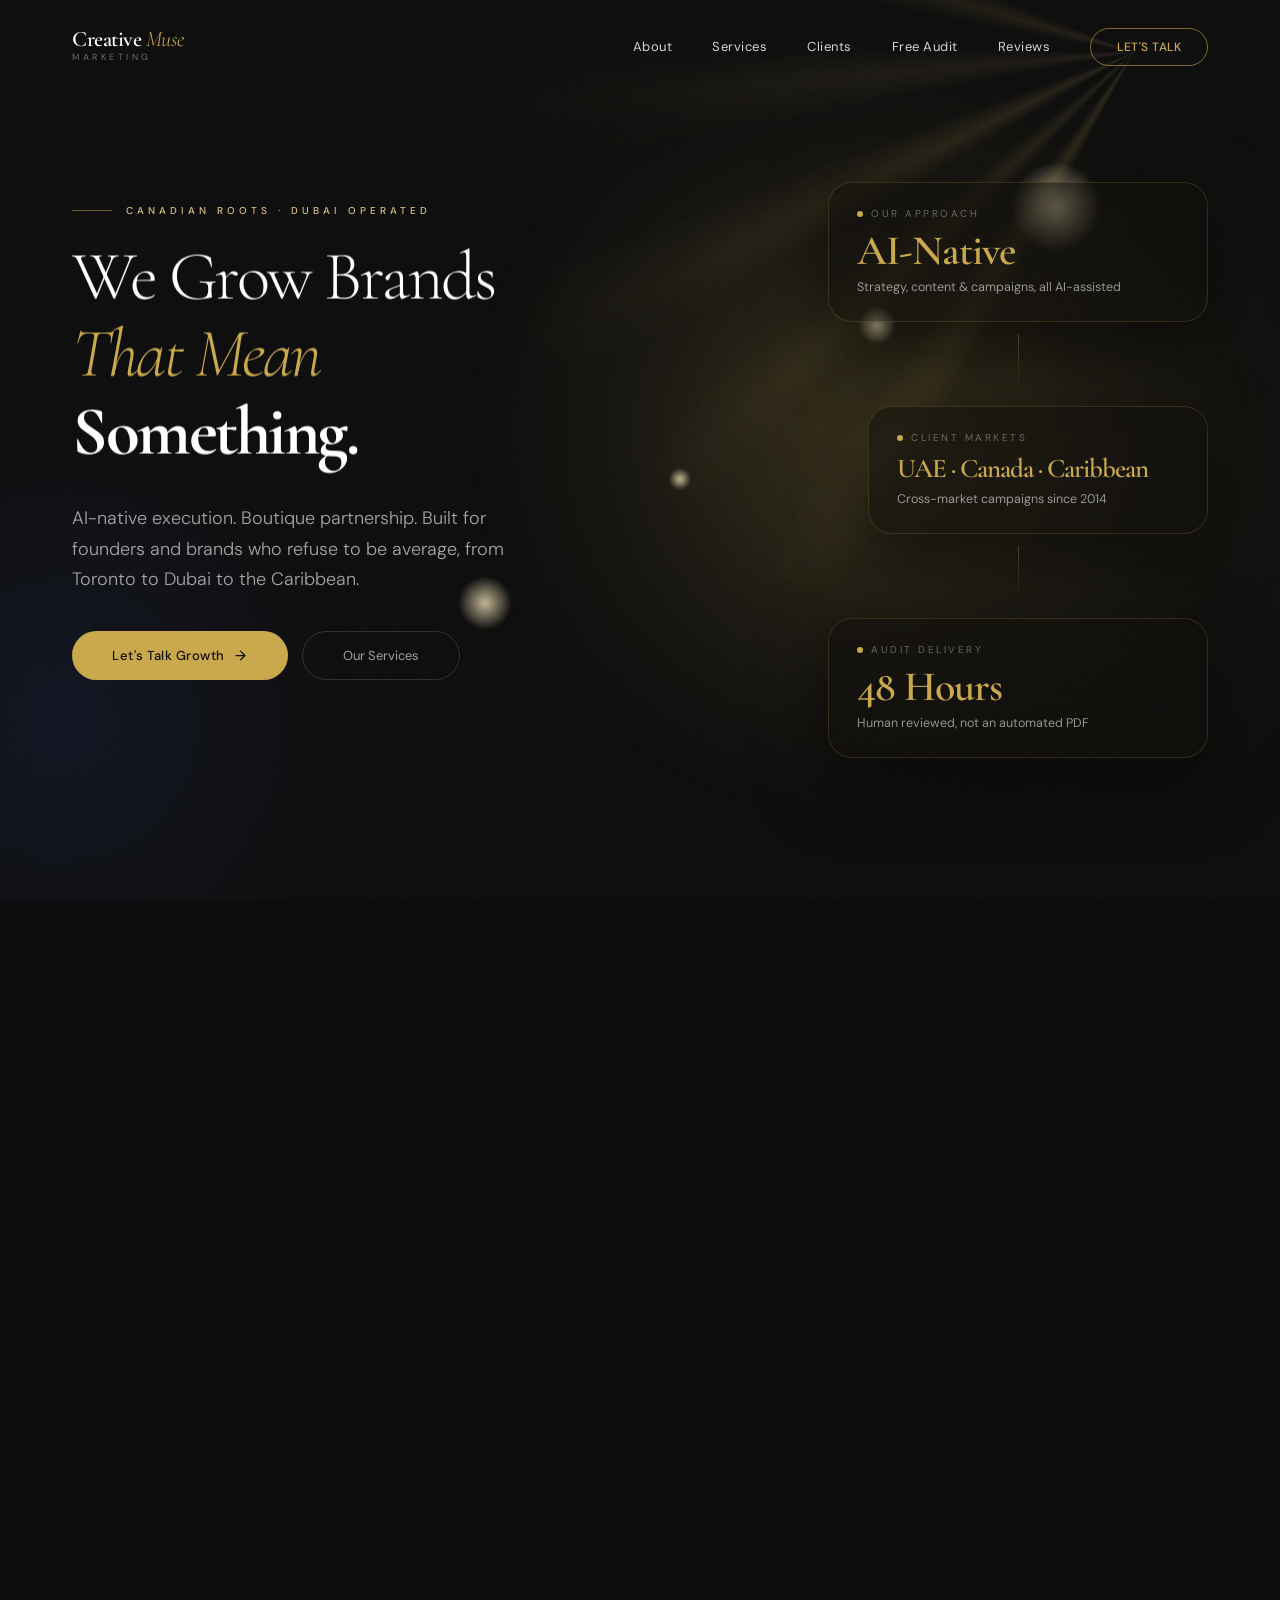
==== index.html @ 41fc351a "Footer: strip flag emojis from Dubai/Canada links Extends the contact flag-stripping watcher to also" ====
<!DOCTYPE html>
<html>
<head>
  <meta charset="utf-8">
  <title>Creative Muse Marketing — AI-Native Digital Marketing | Canadian Roots · Dubai Operated</title>
  <style>
    * { margin: 0; padding: 0; box-sizing: border-box; }
    body { background: #0D0D0D; display: flex; align-items: center; justify-content: center; min-height: 100vh; font-family: -apple-system, BlinkMacSystemFont, sans-serif; }
    #__bundler_loading { position: fixed; bottom: 32px; left: 50%; transform: translateX(-50%); z-index: 10000; width: 32px; height: 32px; border: 2px solid rgba(201,168,76,0.2); border-top-color: #C9A84C; border-radius: 50%; animation: __spin 0.8s linear infinite; }
    @keyframes __spin { to { transform: translateX(-50%) rotate(360deg); } }
    #__bundler_thumbnail { position: fixed; inset: 0; width: 100%; height: 100%; display: flex; align-items: center; justify-content: center; background: #0D0D0D; z-index: 9999; }
    #__bundler_thumbnail svg { width: 100%; height: 100%; object-fit: contain; }
    #__bundler_placeholder { color: #999; font-size: 14px; }
  </style>
  <noscript>
    <style>#__bundler_loading { display: none; }</style>
    <div style="position:fixed;bottom:12px;left:12px;font:13px/1.4 -apple-system,BlinkMacSystemFont,sans-serif;color:#999;background:rgba(255,255,255,0.9);padding:6px 12px;border-radius:6px;box-shadow:0 1px 4px rgba(0,0,0,0.08);z-index:10000;">
      This page requires JavaScript to display.
    </div>
  </noscript>
</head>
<body>
  <div id="__bundler_thumbnail">
  <svg viewBox="0 0 100 100" xmlns="http://www.w3.org/2000/svg">
    <rect width="100" height="100" fill="#0D0D0D"></rect>


    <defs><radialGradient id="g" cx="35%" cy="30%"><stop offset="0%" stop-color="#FBF3DA"></stop><stop offset="45%" stop-color="#C9A84C"></stop><stop offset="100%" stop-color="#241C0D"></stop></radialGradient></defs>
  </svg>
</div>
  <div id="__bundler_loading"></div>

  <script>
    
document.addEventListener('DOMContentLoaded', async function() {
  const loading = document.getElementById('__bundler_loading');
  function setStatus(msg) { if (loading) loading.textContent = msg; }

  // Error sink persists across replaceWith since it's on window, not the DOM.
  window.addEventListener('error', function(e) {
    var p = document.body || document.documentElement;
    var d = document.getElementById('__bundler_err') || p.appendChild(document.createElement('div'));
    d.id = '__bundler_err';
    d.style.cssText = 'position:fixed;bottom:12px;left:12px;right:12px;font:12px/1.4 ui-monospace,monospace;background:#2a1215;color:#ff8a80;padding:10px 14px;border-radius:8px;border:1px solid #5c2b2e;z-index:99999;white-space:pre-wrap;max-height:40vh;overflow:auto';
    d.textContent = (d.textContent ? d.textContent + String.fromCharCode(10) : '') +
      '[bundle] ' + (e.message || e.type) +
      (e.filename ? ' (' + e.filename.slice(0, 60) + ':' + e.lineno + ')' : '');
  }, true);

  try {
    const manifestEl = document.querySelector('script[type="__bundler/manifest"]');
    const templateEl = document.querySelector('script[type="__bundler/template"]');
    if (!manifestEl || !templateEl) {
      setStatus('Error: missing bundle data');
      console.error('[bundler] Missing script tags — manifestEl:', !!manifestEl, 'templateEl:', !!templateEl);
      return;
    }

    const manifest = JSON.parse(manifestEl.textContent);
    let template = JSON.parse(templateEl.textContent);

    const uuids = Object.keys(manifest);
    setStatus('Unpacking ' + uuids.length + ' assets...');

    const blobUrls = {};
    await Promise.all(uuids.map(async (uuid) => {
      const entry = manifest[uuid];
      try {
        const binaryStr = atob(entry.data);
        const bytes = new Uint8Array(binaryStr.length);
        for (let i = 0; i < binaryStr.length; i++) bytes[i] = binaryStr.charCodeAt(i);

        let finalBytes = bytes;
        if (entry.compressed) {
          if (typeof DecompressionStream !== 'undefined') {
            const ds = new DecompressionStream('gzip');
            const writer = ds.writable.getWriter();
            const reader = ds.readable.getReader();
            writer.write(bytes);
            writer.close();
            const chunks = [];
            let totalLen = 0;
            while (true) {
              const { done, value } = await reader.read();
              if (done) break;
              chunks.push(value);
              totalLen += value.length;
            }
            finalBytes = new Uint8Array(totalLen);
            let offset = 0;
            for (const chunk of chunks) { finalBytes.set(chunk, offset); offset += chunk.length; }
          } else {
            console.warn('DecompressionStream not available, asset ' + uuid + ' may not render');
          }
        }

        blobUrls[uuid] = URL.createObjectURL(new Blob([finalBytes], { type: entry.mime }));
      } catch (err) {
        console.error('Failed to decode asset ' + uuid + ':', err);
        blobUrls[uuid] = URL.createObjectURL(new Blob([], { type: entry.mime }));
      }
    }));

    const extResEl = document.querySelector('script[type="__bundler/ext_resources"]');
    const extResources = extResEl ? JSON.parse(extResEl.textContent) : [];
    const resourceMap = {};
    for (const entry of extResources) {
      if (blobUrls[entry.uuid]) resourceMap[entry.id] = blobUrls[entry.uuid];
    }

    setStatus('Rendering...');
    for (const uuid of uuids) template = template.split(uuid).join(blobUrls[uuid]);

    // Strip integrity + crossorigin — blob URLs from a file:// document inherit
    // a null origin, so crossorigin forces a CORS fetch that SRI then rejects.
    // The manifest bytes are ours; SRI protects against CDN compromise, not this.
    template = template.replace(/\s+integrity="[^"]*"/gi, '').replace(/\s+crossorigin="[^"]*"/gi, '');

    const resourceScript = '<script>window.__resources = ' +
      JSON.stringify(resourceMap).split('</' + 'script>').join('<\\/' + 'script>') +
      ';</' + 'script>';
    // Inject after <head> so the DOCTYPE stays first; prepending the script
    // would push the parser into quirks mode. DOMParser always emits a <head>
    // (synthesizing one if the source HTML omitted it) but may carry
    // attributes through, so match the full opening tag. slice() rather than
    // replace() keeps us clear of $-pattern substitution in resourceScript.
    const headOpen = template.match(/<head[^>]*>/i);
    if (headOpen) {
      const i = headOpen.index + headOpen[0].length;
      template = template.slice(0, i) + resourceScript + template.slice(i);
    }

    // Parse the template and swap the root element. Scripts inserted via
    // DOMParser/replaceWith are inert per spec — re-create each with
    // createElement so they execute, awaiting onload for src scripts to
    // preserve ordering (React before ReactDOM before Babel before text/babel).
    const doc = new DOMParser().parseFromString(template, 'text/html');
    document.documentElement.replaceWith(doc.documentElement);
    const dead = Array.from(document.scripts);
    for (const old of dead) {
      const s = document.createElement('script');
      for (const a of old.attributes) s.setAttribute(a.name, a.value);
      s.textContent = old.textContent;
      // text/babel scripts with a src: fetch and inline. transformScriptTags
      // does XHR against the src, but blob:null/ from a file:// origin is
      // silently dropped. Inlining makes it a plain inline babel script,
      // which transformScriptTags handles unconditionally.
      if ((s.type === 'text/babel' || s.type === 'text/jsx') && s.src) {
        const r = await fetch(s.src);
        s.textContent = await r.text();
        s.removeAttribute('src');
      }
      const p = s.src ? new Promise(function(r) { s.onload = s.onerror = r; }) : null;
      old.replaceWith(s);
      if (p) await p;
    }
    // Hide the reveal sections from FIRST PAINT — inject before React renders,
    // so the rule is already in place the moment React creates these elements.
    // Shared hidden state is opacity:0; each section gets its own starting
    // transform + transition for a distinct reveal personality.
    // (#trusted-by is excluded; the logos blur fade is handled separately.)
    var preHideStyle = document.createElement('style');
    preHideStyle.textContent = [
      '#about,#services,#clients,#seo-audit,#reviews,#contact{opacity:0}',
      // About — slide in from left
      '#about{transform:translateX(-60px);transition:opacity 1.2s cubic-bezier(0.16,1,0.3,1),transform 1.2s cubic-bezier(0.16,1,0.3,1)}',
      // Services — scale up from slightly small
      '#services{transform:scale(0.94);transition:opacity 1s cubic-bezier(0.16,1,0.3,1),transform 1s cubic-bezier(0.16,1,0.3,1)}',
      // Ventures — fade up slower and further
      '#clients{transform:translateY(80px);transition:opacity 1.4s cubic-bezier(0.16,1,0.3,1),transform 1.4s cubic-bezier(0.16,1,0.3,1)}',
      // SEO Audit — slide in from right
      '#seo-audit{transform:translateX(60px);transition:opacity 1.2s cubic-bezier(0.16,1,0.3,1),transform 1.2s cubic-bezier(0.16,1,0.3,1)}',
      // Reviews — scale up with slight rotation
      '#reviews{transform:scale(0.96) rotate(1deg);transition:opacity 1s ease,transform 1s ease}',
      // Contact — fade up with longer travel
      '#contact{transform:translateY(100px);transition:opacity 1.4s cubic-bezier(0.16,1,0.3,1),transform 1.4s cubic-bezier(0.16,1,0.3,1)}',
    ].join('');
    document.head.appendChild(preHideStyle);

    // Babel standalone auto-transforms type=text/babel on DOMContentLoaded,
    // which fired before we swapped the document. Trigger manually if present.
    if (window.Babel && typeof window.Babel.transformScriptTags === 'function') {
      window.Babel.transformScriptTags();
    }

    // ── Hero scroll reveal ──────────────────────────────────────────────────
    // Inject CSS into the new document's head.
    var heroStyle = document.createElement('style');
    heroStyle.textContent = [
      '[data-reveal]{opacity:0;will-change:transform,opacity}',
      '[data-reveal].is-visible{opacity:1}',
      '[data-reveal="hero"] h1{opacity:0;transform:translateY(40px);filter:blur(10px);transition:all 1.2s cubic-bezier(0.16,1,0.3,1)}',
      '[data-reveal="hero"].is-visible h1{opacity:1;transform:translateY(0);filter:blur(0)}',
      '[data-reveal="hero"] p,[data-reveal="hero"] .cta{opacity:0;transform:translateY(20px);transition:all 1s ease;transition-delay:0.3s}',
      '[data-reveal="hero"].is-visible p,[data-reveal="hero"].is-visible .cta{opacity:1;transform:translateY(0)}',
    ].join('');
    document.head.appendChild(heroStyle);

    // IntersectionObserver — fires once hero is in view.
    var revealIO = new IntersectionObserver(function(entries) {
      entries.forEach(function(entry) {
        if (entry.isIntersecting) {
          entry.target.classList.add('is-visible');
          // Dissolve the persistent will-change layer once revealed — a lingering
          // will-change:transform on the hero container freezes the descendant
          // hero cards' whileHover repaint after the first interaction.
          entry.target.style.willChange = 'auto';
          revealIO.unobserve(entry.target);
        }
      });
    }, { threshold: 0.15, rootMargin: '0px 0px -10% 0px' });

    // MutationObserver — waits for React to mount #hero, then wires it up.
    var domWatcher = new MutationObserver(function() {
      var hero = document.getElementById('hero');
      if (hero) {
        hero.setAttribute('data-reveal', 'hero');
        revealIO.observe(hero);
        domWatcher.disconnect();
      }
    });
    domWatcher.observe(document.body, { childList: true, subtree: true });

    // ── Client Markets card: lock to static GPU-composited position ─────────
    // Root cause: fx-revealed applies transform:none!important (via [data-rv])
    // 1.8 s after load, clearing Framer's translateX(40px) on the outer FloatCard
    // wrapper. The card then jumps 40 px left. Fix: (a) remove data-rv so the
    // safety-net rule never matches, (b) pin both the wrapper and the inner
    // parallax div with translateZ(0)!important so Framer's x offset is overridden
    // from first paint and no entrance translateX/Y can shift the card.
    var cmStyle = document.createElement('style');
    cmStyle.textContent = '.cm-fixed{transform:translateZ(0)!important;transition:none!important}';
    document.head.appendChild(cmStyle);

    var cmWatcher = new MutationObserver(function() {
      var cards = document.querySelectorAll('.result-card');
      var marketsCard = null;
      for (var i = 0; i < cards.length; i++) {
        if (cards[i].textContent.indexOf('UAE') !== -1) { marketsCard = cards[i]; break; }
      }
      if (!marketsCard) return;

      // Walk up to the outer [data-rv] FloatCard motion div and fix it
      var outer = marketsCard;
      while (outer && !outer.hasAttribute('data-rv')) outer = outer.parentElement;
      if (outer) {
        outer.classList.add('cm-fixed');
        outer.removeAttribute('data-rv'); // prevent fx-revealed transform:none wipe
      }

      // Also lock the inner parallax motion div (sits between outer and .result-card)
      var inner = marketsCard.parentElement;
      if (inner && inner !== outer) inner.classList.add('cm-fixed');

      cmWatcher.disconnect();
    });
    cmWatcher.observe(document.body, { childList: true, subtree: true });

    // ── Logos blur-fade reveal (UNCHANGED — kept on its working observer) ────
    var sectionStyle = document.createElement('style');
    sectionStyle.textContent = [
      '[data-reveal="logos"]{opacity:0;filter:blur(8px);transform:translateY(20px);transition:opacity 0.9s ease,filter 0.9s ease,transform 0.9s ease}',
      '[data-reveal="logos"].is-visible{opacity:1;filter:blur(0);transform:translateY(0)}',
    ].join('');
    document.head.appendChild(sectionStyle);

    var logosIO = new IntersectionObserver(function(entries, observer) {
      entries.forEach(function(entry) {
        if (entry.isIntersecting && entry.intersectionRatio >= 0.3) {
          entry.target.classList.add('is-visible');
          observer.unobserve(entry.target);
        }
      });
    }, { threshold: [0, 0.3], rootMargin: '0px 0px -30% 0px' });

    var logosWatcher = new MutationObserver(function() {
      var el = document.getElementById('trusted-by');
      if (el) {
        el.setAttribute('data-reveal', 'logos');
        logosIO.observe(el);
        logosWatcher.disconnect();
      }
    });
    logosWatcher.observe(document.body, { childList: true, subtree: true });
    // ────────────────────────────────────────────────────────────────────────

    // ── Section reveals (About, Services, Ventures, SEO, Reviews, Contact) ───
    // Sections are already hidden from first paint by preHideStyle above. Here
    // we only handle the reveal: when a section's top passes 60% of the viewport
    // height, set inline opacity/transform to the visible end-state (inline
    // overrides the stylesheet) and the CSS transition animates it in.
    // (#trusted-by is excluded — the logos blur fade is handled separately.)
    function initReveal() {
      var sections = document.querySelectorAll('#about, #services, #clients, #seo-audit, #reviews, #contact');
      // Section-specific visible end-state transform (matches each start above).
      var END = {
        'about': 'translateX(0)',
        'services': 'scale(1)',
        'clients': 'translateY(0)',
        'seo-audit': 'translateX(0)',
        'reviews': 'scale(1) rotate(0deg)',
        'contact': 'translateY(0)'
      };

      function checkSections() {
        sections.forEach(function(el) {
          if (el.style.opacity === '1') return;
          var rect = el.getBoundingClientRect();
          // Trigger when section top reaches 40% from bottom of viewport
          if (rect.top < window.innerHeight * 0.6) {
            el.style.opacity = '1';
            el.style.transform = END[el.id] || 'none';
            // About & Services: once the reveal finishes, clear the residual
            // transform so the container stops being its own composited layer —
            // otherwise the persistent transform freezes child card whileHover
            // repaint (stuck hero/service card hover after first interaction).
            if (el.id === 'about' || el.id === 'services') {
              (function(node) {
                var clear = function(ev) {
                  if (ev.target !== node || ev.propertyName !== 'transform') return;
                  node.style.transform = 'none';
                  node.style.willChange = 'auto';
                  node.removeEventListener('transitionend', clear);
                };
                node.addEventListener('transitionend', clear);
              })(el);
            }
          }
        });
      }

      window.addEventListener('scroll', checkSections, { passive: true });
      checkSections();
    }

    // Run initReveal as soon as React has mounted #about (max 5s wait).
    (function waitForMount() {
      if (document.getElementById('about')) { initReveal(); return; }
      var obs = new MutationObserver(function() {
        if (document.getElementById('about')) { clearTimeout(maxWait); obs.disconnect(); initReveal(); }
      });
      var maxWait = setTimeout(function() { obs.disconnect(); initReveal(); }, 5000);
      obs.observe(document.body, { childList: true, subtree: true });
    })();
    // ────────────────────────────────────────────────────────────────────────

    // ── Gold pulse glow: "chose us" (logos) + "AI-powered" (SEO audit) ───────
    var glowStyle = document.createElement('style');
    glowStyle.textContent =
      '.glow-gold{color:#C9A84C;animation:goldPulse 2.5s ease-in-out infinite}' +
      '@keyframes goldPulse{0%,100%{text-shadow:0 0 8px rgba(201,168,76,0.3),0 0 20px rgba(201,168,76,0.1)}50%{text-shadow:0 0 16px rgba(201,168,76,0.7),0 0 40px rgba(201,168,76,0.3)}}';
    document.head.appendChild(glowStyle);

    var glowWatcher = new MutationObserver(function() {
      var titleDone = false, emDone = false;
      // Logos title "Brands that chose us to grow." — plain h2, safe to wrap
      var clTitle = document.querySelector('.cl-title');
      if (clTitle) {
        if (clTitle.querySelector('.glow-gold')) {
          titleDone = true;
        } else if (/chose us/i.test(clTitle.textContent)) {
          clTitle.innerHTML = clTitle.innerHTML.replace(/chose us/i, '<span class="glow-gold">chose us</span>');
          titleDone = true;
        }
      }
      // SEO audit "AI-powered" — already its own <em>, just add the class
      var seo = document.getElementById('seo-audit');
      if (seo) {
        var ems = seo.querySelectorAll('em');
        for (var i = 0; i < ems.length; i++) {
          if (/ai-powered/i.test(ems[i].textContent)) { ems[i].classList.add('glow-gold'); emDone = true; break; }
        }
      }
      if (titleDone && emDone) glowWatcher.disconnect();
    });
    glowWatcher.observe(document.body, { childList: true, subtree: true });
    // ────────────────────────────────────────────────────────────────────────

    // ── Services heading: gold underline that draws L→R after reveal ─────────
    var udStyle = document.createElement('style');
    udStyle.textContent =
      '.underline-draw{position:relative;display:inline-block}' +
      '.underline-draw::after{content:"";position:absolute;bottom:-4px;left:0;width:0%;height:2px;' +
      'background:linear-gradient(90deg,#C9A84C,#E8D48B,#C9A84C);' +
      'transition:width 1.2s cubic-bezier(0.16,1,0.3,1);transition-delay:0.4s}' +
      '#services.is-visible .underline-draw::after,#services[style*="opacity: 1"] .underline-draw::after{width:100%}';
    document.head.appendChild(udStyle);

    // Services description: widen so it reads as a comfortable 2-line paragraph
    // (base .sec-sub is already 520px, which wraps to 3 lines; 620px = 2 lines).
    var svcSubStyle = document.createElement('style');
    svcSubStyle.textContent = '#services .sec-sub{max-width:620px}';
    document.head.appendChild(svcSubStyle);

    // ── About visual enhancements ────────────────────────────────────────────
    var aboutStyle = document.createElement('style');
    aboutStyle.textContent = [
      // Fix 1: force uniform body text — strip any stray colored word highlights
      // (excludes the .lead quote). Bulletproof against accent spans.
      '#about .about-narrative p:not(.lead),#about .about-narrative p:not(.lead) *{color:var(--ink-2)!important}',
      // Gold top line per right-side card (injected real div, since .about-card
      // is a Framer SpotlightCard). Draws 0->100% when About reveals (1.4s).
      '#about .about-card-line{width:0%;height:2px;background:linear-gradient(90deg,#C9A84C,transparent);transition:width 1.4s cubic-bezier(0.16,1,0.3,1);margin-bottom:20px}',
      '#about[style*="opacity: 1"] .about-card-line{width:100%}',
      // Fix 2: italic quote + eyebrow label in warm gold #C9A84C
      '#about .about-narrative .lead{color:#C9A84C}',
      '#about .eyebrow{color:#C9A84C}',
      '#about .eyebrow::before{background:#C9A84C}',
      // Thin vertical gold separator between the left text and right cards
      '#about .about-inner{position:relative}',
      '#about .about-inner::after{content:"";position:absolute;top:10%;bottom:10%;left:50%;width:1px;background:linear-gradient(180deg,transparent,rgba(201,168,76,0.3),transparent);pointer-events:none}',
      '@media(max-width:768px){#about .about-inner::after{display:none}}',
    ].join('');
    document.head.appendChild(aboutStyle);

    var aboutCardWatcher = new MutationObserver(function() {
      var about = document.getElementById('about');
      if (!about) return;
      var cards = about.querySelectorAll('.about-card');
      if (cards.length < 3) return;
      var delays = ['0.2s', '0.45s', '0.7s'];
      for (var i = 0; i < cards.length; i++) {
        if (!cards[i].querySelector('.about-card-line')) {
          var ln = document.createElement('div');
          ln.className = 'about-card-line';
          ln.style.transitionDelay = delays[i] || '0.7s';
          cards[i].insertBefore(ln, cards[i].firstChild);
        }
      }
      aboutCardWatcher.disconnect();
    });
    aboutCardWatcher.observe(document.body, { childList: true, subtree: true });
    // ────────────────────────────────────────────────────────────────────────

    var udWatcher = new MutationObserver(function() {
      var svc = document.getElementById('services');
      if (!svc) return;
      var title = svc.querySelector('.sec-title');
      if (!title) return;
      if (title.querySelector('.underline-draw')) { udWatcher.disconnect(); return; }
      var ems = title.querySelectorAll('em');
      for (var i = 0; i < ems.length; i++) {
        if (/landscape/i.test(ems[i].textContent)) {
          var span = document.createElement('span');
          span.className = 'underline-draw';
          ems[i].parentNode.insertBefore(span, ems[i]);
          span.appendChild(ems[i]);
          udWatcher.disconnect();
          break;
        }
      }
    });
    udWatcher.observe(document.body, { childList: true, subtree: true });
    // ────────────────────────────────────────────────────────────────────────

    // ── Ventures (#clients) premium upgrade ──────────────────────────────────
    // Visual-only. Real class names: .case-study(.dark/.cream), .case-inner,
    // .case-img-wrap (Framer), text Reveal (Framer), .case-tags/.case-tag,
    // .btn-venture (Framer). Image & text are Framer-controlled and share the
    // non-Framer .case-inner, so directional slides are applied to injected
    // non-Framer wrapper divs (the fx-revealed safety net would wipe transforms
    // set on [data-rv] elements directly).
    var ventStyle = document.createElement('style');
    ventStyle.textContent = [
      // Layout 55/45 (desktop only — keep mobile single-column stacking)
      '@media(min-width:901px){#clients .case-inner{grid-template-columns:minmax(0,55fr) minmax(0,45fr)}}',
      // Asymmetric image radius: outer edge squared, inner edge rounded (override Framer inline)
      '.case-study.dark .case-img-wrap > div:not(.case-img-bracket){border-radius:0 var(--r-xl) var(--r-xl) 0!important}',
      '.case-study.cream .case-img-wrap > div:not(.case-img-bracket){border-radius:var(--r-xl) 0 0 var(--r-xl)!important}',
      // Vertical separation between the two case studies (desktop)
      '@media(min-width:901px){.ventures-cases .case-study + .case-study{margin-top:140px}}',
      // Editorial number overlay
      '.venture-num{position:absolute;font-size:clamp(120px,18vw,220px);font-weight:800;color:rgba(201,168,76,0.04);line-height:1;pointer-events:none;z-index:0;top:-20px;letter-spacing:-0.05em}',
      '.venture-num-left{left:0}',
      '.venture-num-right{right:0}',
      // Gold top line that draws in on reveal
      '.venture-line{width:0%;height:1px;background:linear-gradient(90deg,#C9A84C,transparent);transition:width 1.4s cubic-bezier(0.16,1,0.3,1);margin-bottom:48px;position:relative;z-index:2}',
      '#clients.is-visible .venture-line,#clients[style*="opacity: 1"] .venture-line{width:100%}',
      // Tag hover (real class .case-tag)
      '#clients .case-tag{transition:border-color .3s ease,color .3s ease,background .3s ease}',
      '#clients .case-tag:hover{border-color:#C9A84C;color:#C9A84C;background:rgba(201,168,76,0.06)}',
      // Gold pill CTA (real class .btn-venture; id scope beats .btn-venture.on-* variants)
      '#clients .btn-venture{background:transparent;border:1.5px solid #C9A84C;color:#C9A84C;padding:14px 32px;border-radius:40px;font-size:0.75rem;letter-spacing:0.12em;text-transform:uppercase;transition:all 0.3s ease;display:inline-flex;align-items:center;gap:10px}',
      '#clients .btn-venture:hover{background:#C9A84C;color:#000;border-color:#C9A84C}',
      // Directional slide wrappers (non-Framer divs we inject)
      '.venture-slide{transition:transform 1.2s cubic-bezier(0.16,1,0.3,1)}',
      '.v-img-left{transform:translateX(-80px)}',
      '.v-img-right{transform:translateX(80px)}',
      '.v-text-right{transform:translateX(80px)}',
      '.v-text-left{transform:translateX(-80px)}',
      '#clients[style*="opacity: 1"] .venture-slide{transform:translateX(0)}',
      '.case-study.cream .venture-slide{transition-delay:0.3s}',
      // ── Auralis (cream) brand palette — scoped to .case-study.cream only ──
      // Contain the Auralis wrapper's horizontal slide without a scrollbar.
      '#clients{overflow-x:clip}',
      // Headings -> dark charcoal
      '.case-study.cream .case-title,.case-study.cream .case-title *{color:#1A1A1A}',
      // Subtitle -> Auralis brand green
      '.case-study.cream .case-badge-text{color:#295D2C}',
      // Body -> uniform dark (also strips any stray colored highlights)
      '.case-study.cream .case-desc,.case-study.cream .case-desc *{color:#2C2C2C}',
      // Tags -> filled green pill, cream text
      '.case-study.cream .case-tag{background:#295D2C;border-color:#295D2C;color:#FAF7F2}',
      '#clients .case-study.cream .case-tag:hover{background:#1E4420;border-color:#1E4420;color:#FAF7F2}',
      // Visit button -> green outline pill, fills green on hover
      '#clients .case-study.cream .btn-venture{border-color:#295D2C;color:#295D2C}',
      '#clients .case-study.cream .btn-venture:hover{background:#295D2C;color:#FAF7F2;border-color:#295D2C}',
      // "02" number -> subtle green tint
      '.case-study.cream .venture-num{color:rgba(41,93,44,0.06)}',
      // Top line -> green gradient
      '.case-study.cream .venture-line{background:linear-gradient(90deg,#295D2C,transparent)}',
      // Independent reveal: Auralis wrapper slides in from the right + fades
      '.case-study.cream{opacity:0;transform:translateX(80px);transition:opacity 1.2s cubic-bezier(0.16,1,0.3,1),transform 1.2s cubic-bezier(0.16,1,0.3,1)}',
      // Divider between the two case studies
      '.venture-divider{padding:80px 72px;position:relative;z-index:2}',
      '.venture-divider-inner{max-width:1200px;margin:0 auto}',
      '.venture-divider-rule{border:0;border-top:1px solid rgba(201,168,76,0.15);width:100%;margin:0}',
      '.venture-divider-label{font-size:0.65rem;letter-spacing:0.2em;font-weight:600;text-align:left;text-transform:uppercase}',
      '.venture-divider-label.v01{color:#C9A84C;margin-bottom:16px}',
      '.venture-divider-label.v02{color:#295D2C;margin-top:16px}',
      '@media(max-width:1024px){.venture-divider{padding:80px 36px}}',
      '@media(max-width:600px){.venture-divider{padding:64px 24px}}',
    ].join('');
    document.head.appendChild(ventStyle);

    var ventWatcher = new MutationObserver(function() {
      var section = document.getElementById('clients');
      if (!section) return;
      if (section.getAttribute('data-vent-enhanced')) { ventWatcher.disconnect(); return; }
      var cases = section.querySelectorAll('.case-study');
      if (cases.length < 2) return;
      // wait until both inner grids have mounted with their columns
      for (var c = 0; c < cases.length; c++) {
        var inr = cases[c].querySelector('.case-inner');
        if (!inr || !inr.querySelector('.case-img-wrap') || !inr.querySelector('.case-tags')) return;
      }

      for (var i = 0; i < cases.length; i++) {
        var cs = cases[i];
        var isFirst = cs.classList.contains('dark'); // Tappit = dark, Auralis = cream
        var inner = cs.querySelector('.case-inner');

        // Editorial number (absolute, behind content)
        if (!cs.querySelector('.venture-num')) {
          var num = document.createElement('div');
          num.className = 'venture-num ' + (isFirst ? 'venture-num-left' : 'venture-num-right');
          num.textContent = isFirst ? '01' : '02';
          cs.insertBefore(num, cs.firstChild);
        }
        // Gold top line (in-flow, before the grid)
        if (!cs.querySelector('.venture-line')) {
          var line = document.createElement('div');
          line.className = 'venture-line';
          cs.insertBefore(line, inner);
        }
        // Tags above brand name: move .case-tags to first child of the text column
        var tags = inner.querySelector('.case-tags');
        var textCol = tags ? tags.parentElement : null;
        if (tags && textCol && textCol.firstChild !== tags) textCol.insertBefore(tags, textCol.firstChild);

        // Directional slide wrappers around the Framer image + text columns
        var imgCol = inner.querySelector('.case-img-wrap');
        if (imgCol && !imgCol.parentElement.classList.contains('venture-slide')) {
          var w1 = document.createElement('div');
          w1.className = 'venture-slide ' + (isFirst ? 'v-img-left' : 'v-img-right');
          imgCol.parentNode.insertBefore(w1, imgCol);
          w1.appendChild(imgCol);
        }
        if (textCol && !textCol.parentElement.classList.contains('venture-slide')) {
          var w2 = document.createElement('div');
          w2.className = 'venture-slide ' + (isFirst ? 'v-text-right' : 'v-text-left');
          textCol.parentNode.insertBefore(w2, textCol);
          w2.appendChild(textCol);
        }
      }

      // Section heading + subheading copy
      var vcHead = section.querySelector('.vc-head');
      if (vcHead) {
        var h = vcHead.querySelector('.sec-title');
        if (h) {
          var li = h.querySelector('.line-inner') || h;
          if (li.textContent.trim() === 'Our Ventures') li.textContent = 'Brands We Build';
        }
        var sub = vcHead.querySelector('.vc-sub');
        if (sub && /market businesses/.test(sub.textContent)) {
          sub.textContent = "We don't just market businesses — we build them. Two brands we own, operate, and grow from the ground up.";
        }
      }

      // Visual divider between Tappit and Auralis (direct child of #clients,
      // inserted before the Auralis case study).
      var auralisCase = section.querySelector('.case-study.cream');
      if (auralisCase && !section.querySelector('.venture-divider')) {
        var divider = document.createElement('div');
        divider.className = 'venture-divider';
        divider.innerHTML =
          '<div class="venture-divider-inner">' +
          '<div class="venture-divider-label v01">Venture 01</div>' +
          '<hr class="venture-divider-rule">' +
          '<div class="venture-divider-label v02">Venture 02</div>' +
          '</div>';
        section.insertBefore(divider, auralisCase);
      }

      // Independent scroll reveal for the Auralis (cream) case study — slides in
      // from the right + fades when it enters the viewport (same scroll-listener
      // pattern as the section reveals). Tappit is untouched.
      var auralis = section.querySelector('.case-study.cream');
      if (auralis) {
        var revealAuralis = function() {
          if (auralis.getAttribute('data-revealed')) return;
          if (auralis.getBoundingClientRect().top < window.innerHeight * 0.6) {
            auralis.style.opacity = '1';
            auralis.style.transform = 'translateX(0)';
            auralis.setAttribute('data-revealed', '1');
            window.removeEventListener('scroll', revealAuralis);
          }
        };
        window.addEventListener('scroll', revealAuralis, { passive: true });
        revealAuralis();
      }

      section.setAttribute('data-vent-enhanced', '1');
      ventWatcher.disconnect();
    });
    ventWatcher.observe(document.body, { childList: true, subtree: true });
    // ────────────────────────────────────────────────────────────────────────

    // ── Reviews: gold stars + staggered card entrance ────────────────────────
    // .rev-card is a plain div (not Framer), so the stagger is safe. The marquee
    // transform lives on the parent .rev-track, so per-card opacity/translateY
    // compose cleanly with it.
    var reviewsStyle = document.createElement('style');
    reviewsStyle.textContent = [
      // Fix 1: star fill gold instead of red/orange
      '#reviews .rev-stars-fill{color:#C9A84C}',
      // Fix 2: staggered fade-up entrance on reveal
      '#reviews .rev-card{opacity:0;transform:translateY(30px);transition:opacity 0.7s ease,transform 0.7s ease}',
      '#reviews.is-visible .rev-card,#reviews[style*="opacity: 1"] .rev-card{opacity:1;transform:translateY(0)}',
      '#reviews[style*="opacity: 1"] .rev-card:nth-child(1){transition-delay:0.1s}',
      '#reviews[style*="opacity: 1"] .rev-card:nth-child(2){transition-delay:0.2s}',
      '#reviews[style*="opacity: 1"] .rev-card:nth-child(3){transition-delay:0.3s}',
      '#reviews[style*="opacity: 1"] .rev-card:nth-child(4){transition-delay:0.4s}',
      '#reviews[style*="opacity: 1"] .rev-card:nth-child(5){transition-delay:0.5s}',
      '#reviews[style*="opacity: 1"] .rev-card:nth-child(n+6){transition-delay:0.5s}',
    ].join('');
    document.head.appendChild(reviewsStyle);

    // ── Strip flag emojis: Contact offices line + footer links ───────────────
    var FLAG_TEST = /[\uD83C][\uDDE6-\uDDFF]/;
    var contactFlagWatcher = new MutationObserver(function() {
      var contactDone = false, footerDone = false;
      // Contact offices line
      var contact = document.getElementById('contact');
      if (contact) {
        var vals = contact.querySelectorAll('.contact-detail-val');
        for (var i = 0; i < vals.length; i++) {
          if (/Dubai/.test(vals[i].textContent)) {
            if (FLAG_TEST.test(vals[i].textContent)) vals[i].textContent = 'Dubai, UAE · Canada';
            contactDone = true;
          }
        }
      }
      // Footer "Dubai, UAE" / "Canada" links
      var footer = document.querySelector('footer');
      if (footer) {
        var links = footer.querySelectorAll('a');
        for (var j = 0; j < links.length; j++) {
          if (FLAG_TEST.test(links[j].textContent)) {
            links[j].textContent = links[j].textContent.replace(/[\uD83C][\uDDE6-\uDDFF]/g, '').replace(/\s+$/, '');
          }
        }
        footerDone = true;
      }
      if (contactDone && footerDone) contactFlagWatcher.disconnect();
    });
    contactFlagWatcher.observe(document.body, { childList: true, subtree: true });
    // ────────────────────────────────────────────────────────────────────────

    // ── Legal modals: Privacy Policy & Terms (wired to footer-legal links) ───
    var legalStyle = document.createElement('style');
    legalStyle.textContent = [
      '.cm-modal{position:fixed;inset:0;z-index:100000;display:none;align-items:center;justify-content:center;padding:24px}',
      '.cm-modal.open{display:flex}',
      '.cm-modal-backdrop{position:absolute;inset:0;background:rgba(0,0,0,0.8);backdrop-filter:blur(4px);-webkit-backdrop-filter:blur(4px)}',
      '.cm-modal-panel{position:relative;z-index:1;background:#14141a;border:1px solid rgba(201,168,76,0.18);border-radius:16px;max-width:760px;width:100%;max-height:85vh;overflow-y:auto;padding:48px 48px 56px;box-shadow:0 30px 80px rgba(0,0,0,0.55)}',
      '.cm-modal-close{position:absolute;top:18px;right:18px;width:40px;height:40px;border-radius:50%;border:1px solid rgba(201,168,76,0.3);background:transparent;color:#C9A84C;font-size:22px;cursor:pointer;display:flex;align-items:center;justify-content:center;line-height:1;transition:all .25s;z-index:2}',
      '.cm-modal-close:hover{background:#C9A84C;color:#0D0D0D;border-color:#C9A84C}',
      '.cm-modal h2{font-family:\'Cormorant Garamond\',Georgia,serif;font-size:34px;font-weight:600;color:#fff;letter-spacing:-0.5px;margin:0 0 6px}',
      '.cm-modal-dates{font-family:\'DM Sans\',sans-serif;font-size:12px;color:rgba(255,255,255,0.4);margin-bottom:30px;letter-spacing:0.3px}',
      '.cm-modal h3{font-family:\'Cormorant Garamond\',Georgia,serif;font-size:21px;font-weight:600;color:#C9A84C;margin:26px 0 10px}',
      '.cm-modal h3 .cm-num{font-family:\'DM Sans\',sans-serif;font-size:13px;font-weight:600;color:#C9A84C;letter-spacing:1px;margin-right:8px}',
      '.cm-modal p{font-family:\'DM Sans\',sans-serif;font-size:14px;line-height:1.75;color:rgba(255,255,255,0.6);margin:0 0 10px}',
      '.cm-modal ul{margin:8px 0 12px;padding-left:20px}',
      '.cm-modal li{font-family:\'DM Sans\',sans-serif;font-size:14px;line-height:1.7;color:rgba(255,255,255,0.6);margin-bottom:6px}',
      '.cm-modal a{color:#C9A84C;text-decoration:none}',
      '.cm-modal a:hover{text-decoration:underline}',
      '.cm-modal strong{color:rgba(255,255,255,0.85);font-weight:600}',
      'body.cm-modal-lock{overflow:hidden}',
      '@media(max-width:600px){.cm-modal{padding:12px}.cm-modal-panel{padding:34px 22px 42px}.cm-modal h2{font-size:28px}}',
    ].join('');
    document.head.appendChild(legalStyle);

    var privacyHTML =
      '<h2>Privacy Policy</h2>' +
      '<div class="cm-modal-dates">Effective Date: June 26, 2026 &nbsp;·&nbsp; Last Updated: June 26, 2026</div>' +
      '<h3><span class="cm-num">1.</span>Who We Are</h3>' +
      '<p>Creative Muse Marketing is a trading name of Musetech Solutions FZCO, a Free Zone Company registered in Dubai, United Arab Emirates. Our registered address is in the relevant Dubai Free Zone. When we refer to "we", "us" or "our" in this policy, we mean Musetech Solutions FZCO operating as Creative Muse Marketing.</p>' +
      '<p>Our website is creativemuse.co.</p>' +
      '<h3><span class="cm-num">2.</span>What Information We Collect</h3>' +
      '<p>We collect information you provide directly to us, including:</p>' +
      '<ul><li>Your name and email address when you submit our contact or free audit form</li><li>Your company name and website URL when requesting an audit</li><li>Your message content when you contact us</li><li>Technical data including IP address, browser type, device type, and pages visited</li></ul>' +
      '<p>We do not collect payment information directly — any transactions are handled by third-party processors.</p>' +
      '<h3><span class="cm-num">3.</span>How We Use Your Information</h3>' +
      '<p>We use the information we collect to:</p>' +
      '<ul><li>Respond to your enquiries and deliver requested services</li><li>Send you the free SEO audit you requested</li><li>Follow up on proposals or service discussions</li><li>Improve our website and services</li><li>Comply with legal obligations</li></ul>' +
      '<p>We do not sell your personal data to third parties. We do not use your data for automated decision-making or profiling.</p>' +
      '<h3><span class="cm-num">4.</span>Legal Basis for Processing</h3>' +
      '<p>We process your data on the following legal bases:</p>' +
      '<ul><li><strong>Consent</strong> — when you submit a form you are consenting to us contacting you</li><li><strong>Legitimate interests</strong> — to operate and improve our business</li><li><strong>Legal obligation</strong> — where required by UAE law or applicable regulations</li></ul>' +
      '<h3><span class="cm-num">5.</span>Data Retention</h3>' +
      '<p>We retain your personal data for as long as necessary to fulfill the purposes outlined in this policy, or as required by law. Enquiry data is typically retained for 24 months. You may request deletion at any time.</p>' +
      '<h3><span class="cm-num">6.</span>Sharing Your Information</h3>' +
      '<p>We may share your data with:</p>' +
      '<ul><li>Service providers who help us operate our website and business (email platforms, CRM tools, analytics)</li><li>Professional advisors including lawyers and accountants where necessary</li><li>Authorities where required by law</li></ul>' +
      '<p>All third-party processors are required to handle your data securely and in accordance with applicable law.</p>' +
      '<h3><span class="cm-num">7.</span>Cookies</h3>' +
      '<p>Our website may use cookies and similar tracking technologies to improve your experience. These include:</p>' +
      '<ul><li>Essential cookies necessary for the site to function</li><li>Analytics cookies to understand how visitors use the site</li></ul>' +
      '<p>You can control cookies through your browser settings.</p>' +
      '<h3><span class="cm-num">8.</span>Your Rights</h3>' +
      '<p>Depending on your location you may have the right to:</p>' +
      '<ul><li>Access the personal data we hold about you</li><li>Request correction of inaccurate data</li><li>Request deletion of your data</li><li>Object to or restrict processing</li><li>Withdraw consent at any time</li></ul>' +
      '<p>To exercise any of these rights contact us at <a href="mailto:info@creativemuse.ca">info@creativemuse.ca</a></p>' +
      '<h3><span class="cm-num">9.</span>International Transfers</h3>' +
      '<p>We operate from Dubai, UAE. If you are located in the EU, UK, Canada or elsewhere, your data may be transferred to and processed in the UAE. We take appropriate measures to ensure your data remains protected.</p>' +
      '<h3><span class="cm-num">10.</span>Changes to This Policy</h3>' +
      '<p>We may update this policy from time to time. We will notify you of significant changes by updating the date at the top of this page.</p>' +
      '<h3><span class="cm-num">11.</span>Contact Us</h3>' +
      '<p>Musetech Solutions FZCO trading as Creative Muse Marketing</p>' +
      '<p>Email: <a href="mailto:info@creativemuse.ca">info@creativemuse.ca</a><br>Website: creativemuse.co<br>Location: Dubai, UAE</p>';

    var termsHTML =
      '<h2>Terms and Conditions</h2>' +
      '<div class="cm-modal-dates">Effective Date: June 26, 2026 &nbsp;·&nbsp; Last Updated: June 26, 2026</div>' +
      '<h3><span class="cm-num">1.</span>About Us</h3>' +
      '<p>These Terms and Conditions govern your use of the Creative Muse Marketing website at creativemuse.co, operated by Musetech Solutions FZCO, a Free Zone Company registered in Dubai, United Arab Emirates.</p>' +
      '<p>By accessing or using this website you agree to these terms. If you do not agree, please do not use the site.</p>' +
      '<h3><span class="cm-num">2.</span>Use of This Website</h3>' +
      '<p>You may use this website for lawful purposes only. You agree not to:</p>' +
      '<ul><li>Use the site in any way that violates applicable laws or regulations</li><li>Attempt to gain unauthorized access to any part of the site</li><li>Transmit any harmful, offensive, or disruptive content</li><li>Copy, reproduce, or redistribute our content without written permission</li></ul>' +
      '<h3><span class="cm-num">3.</span>Intellectual Property</h3>' +
      '<p>All content on this website including text, graphics, logos, images, and code is the property of Musetech Solutions FZCO or its content suppliers and is protected by applicable intellectual property laws. You may not use our content without prior written permission.</p>' +
      '<h3><span class="cm-num">4.</span>Services and Enquiries</h3>' +
      '<p>Submitting a contact form or requesting a free audit does not constitute a binding contract. Any engagement for services will be governed by a separate written agreement between you and Musetech Solutions FZCO.</p>' +
      '<p>The free SEO audit is provided as a goodwill service. We make no guarantee of specific outcomes from any audit or recommendation.</p>' +
      '<h3><span class="cm-num">5.</span>Disclaimer of Warranties</h3>' +
      '<p>This website and its content are provided on an "as is" basis without warranties of any kind, express or implied. We do not warrant that the site will be uninterrupted, error-free, or free of viruses or other harmful components.</p>' +
      '<h3><span class="cm-num">6.</span>Limitation of Liability</h3>' +
      '<p>To the fullest extent permitted by law, Musetech Solutions FZCO shall not be liable for any indirect, incidental, special, or consequential damages arising from your use of this website or reliance on any information provided here.</p>' +
      '<h3><span class="cm-num">7.</span>Third Party Links</h3>' +
      '<p>Our website may contain links to third party websites. We are not responsible for the content, privacy practices, or terms of those sites. Links do not constitute endorsement.</p>' +
      '<h3><span class="cm-num">8.</span>Governing Law</h3>' +
      '<p>These terms are governed by the laws of the United Arab Emirates. Any disputes shall be subject to the exclusive jurisdiction of the courts of Dubai, UAE.</p>' +
      '<h3><span class="cm-num">9.</span>Changes to These Terms</h3>' +
      '<p>We reserve the right to update these terms at any time. Continued use of the website after changes constitutes acceptance of the updated terms.</p>' +
      '<h3><span class="cm-num">10.</span>Contact Us</h3>' +
      '<p>Musetech Solutions FZCO trading as Creative Muse Marketing</p>' +
      '<p>Email: <a href="mailto:info@creativemuse.ca">info@creativemuse.ca</a><br>Website: creativemuse.co<br>Location: Dubai, UAE</p>';

    function buildLegalModal(id, inner) {
      var ov = document.createElement('div');
      ov.className = 'cm-modal';
      ov.id = id;
      ov.innerHTML = '<div class="cm-modal-backdrop"></div><div class="cm-modal-panel" role="dialog" aria-modal="true">' +
        '<button class="cm-modal-close" aria-label="Close">×</button>' + inner + '</div>';
      document.body.appendChild(ov);
      function close() { ov.classList.remove('open'); document.body.classList.remove('cm-modal-lock'); }
      ov.querySelector('.cm-modal-close').addEventListener('click', close);
      ov.querySelector('.cm-modal-backdrop').addEventListener('click', close);
      return ov;
    }
    var privacyModal = buildLegalModal('cm-privacy', privacyHTML);
    var termsModal = buildLegalModal('cm-terms', termsHTML);

    function openLegal(m) {
      m.classList.add('open');
      document.body.classList.add('cm-modal-lock');
      m.querySelector('.cm-modal-panel').scrollTop = 0;
    }
    document.addEventListener('keydown', function(e) {
      if (e.key === 'Escape') {
        privacyModal.classList.remove('open');
        termsModal.classList.remove('open');
        document.body.classList.remove('cm-modal-lock');
      }
    });

    var legalWatcher = new MutationObserver(function() {
      var links = document.querySelectorAll('.footer-legal a');
      if (links.length < 2) return;
      var allWired = true;
      links.forEach(function(a) {
        if (a.getAttribute('data-cm-wired')) return;
        var t = a.textContent.toLowerCase();
        if (t.indexOf('privacy') !== -1) {
          a.setAttribute('data-cm-wired', '1');
          a.addEventListener('click', function(e) { e.preventDefault(); openLegal(privacyModal); });
        } else if (t.indexOf('terms') !== -1) {
          a.setAttribute('data-cm-wired', '1');
          a.addEventListener('click', function(e) { e.preventDefault(); openLegal(termsModal); });
        } else { allWired = false; }
      });
      links.forEach(function(a) { if (!a.getAttribute('data-cm-wired')) allWired = false; });
      if (allWired) legalWatcher.disconnect();
    });
    legalWatcher.observe(document.body, { childList: true, subtree: true });
    // ────────────────────────────────────────────────────────────────────────

  } catch (err) {
    setStatus('Error unpacking: ' + err.message);
    console.error('Bundle unpack error:', err);
  }
});

  </script>

  <script type="__bundler/manifest">
{"5cce9b7f-7d02-4673-b77e-321870dc651c":{"mime":"image/png","compressed":false,"data":"iVBORw0KGgoAAAANSUhEUgAAAFUAAABVCAYAAAA49ahaAAAHcklEQVR4AeyYC0hUWRjH/+NYYO/H9hbL7GVuthUFERWVsG3RU0I2WrYoSpAlMa1wWYIyShDbNHtYW1HZy55EbZC1YkQPepiRtZlillqZj1VzLR1n+59lZsQp79jM2buTZ+C799wz5/zPOb/7nXO+cz3M6udyAh5QP5cTUFBdjhRQUBVUCQQkSCpPVVAlEJAgqTxVD6j1RYWoz36A+geZupiEMUuX1PRUQ0YajIlxMMbF6GKmtN+lQ3B1A9pQK/+CobAAhoJ8XQyVla4es3Q9TajSe/AFNkCoX+Cw9B2SgiqBv4KqoEogIEFSeaqCKoGABEnlqQqqBAISJJWnKqgSCEiQdCtPzc/Px+3bt3Hz5k2rXb9+HSdPnsSxY8fw/PlzhxA9fPgQt27dwosXL6zlCwoKhLYl49y5c9i2bRvYpiXP0btbQU1MTMScOXMwe/ZszJo1C/PnzxfPe/bsQXJyMp49e6Y57uzsbERFRYn6Fy5csJa/[base64]/+fJlHD9+HK9fv0ZxcTFKSkrE8sAZkJKSgosXLyI2Ntb6wkTFT1zcCirH0KtXLxiNRibRpk0bcedz3759ER4ejpkzZ6K0tFSsmffu3ROgMzMz8fjxY1RXV4vyjS9paWm4e/eu8FCTySRe1vjx4zFmzBgMGzYMN27cANftO3fuiHW8qKiocfWPpt0OKkdRVlaGN2/efPh+/e8H7JcvXwpPrampEaCrqqpYDP7+/sJzz58/jzVr1sDPz0/k0xtphE5P3Lt3r1geKioqhIdSj21Qjy9x4cKFYlm5cuUKgoKChEZzF7eDyqnKzYNeSgiFhYVi1+d0zsvLQ48ePdCpUyeMGDECo0ePxr59+7B582bQWwni6dOnICx694kTJ1BbW4uePXuCa7K3tzfy8/MFYK6l1F62bJkoExcXh9TUVLEkUKc5czuoPj4+4AB37doldv5+/foJL9y+fTtWrVoFQqD3LV++XKy33MW5zjJiIIhBgwZZ61uiBt4Jf+fOnViyZAni4+PB9MqVK8XmxbZ2796NDRs2gOCp05y5HVTLYHr37m1JijunqUg0uRB6nz59muQCrG8xy598/liaeY7AZDma20HlhnPq1CmcOXNGTFUO4v9mbgX1yZMn4JRkkL5u3ToRxPN0pKA6QYC7MmPIgIAABAcHiw2Gx1augYcPHxbHSq6fTG/[base64]/n9ah1+heI4n3IaGBnTr1g1dunTBtGnTxHmdu/fYsWPBwJ3BPddbxqTl5eXCoxnDXr16VcSuR44cER4rYwBuBXXBggVYu3YtGPwzeGdcygCfXjl48GARt3bt2hU8btKjWY5LBMswJIqIiBAvgbAZgvG/Vg+VALhBcQ3laYhTnXn89smvUPROg8EAfnjhmsoPIHPnzhUb2OLFizF9+nSxUR09elR83WIMy/quNg9XC+qh16FDB4wcOVIcTz089B+SZg/MnbvC7N0f5v6+utgHUprvafXq1eKDB2NYTmvNCpILaEI1hvwA00+RMEX9oosZg76TjMD18ppQ2aSn/9fwDAjUxdi+u5lDUOurs1Ff9UAXawq0Pi8X9bk5uljTvnzqWROqqSAGxpxgeP75rS5mKv7N2veGpHgYf46AZ2SYLmZKTbH2pbmEJlSDuQaG+lKgrkQfM7+z9b/[base64]/WB9dDMb2tmG3bw9zt69g7q6PwcvL1pdmUpqeavSJhuGbLJj8/9DFjL1+tHbfIzQcptgEmH5N1sWMwd9b+9JcQhOqpbJnez/oYZb2LXfPvt7w9PbRxSx90Lo7DFVLSP1vI6Cg2li4LKWgugylTUhBtbFwWUpBdRlKm5CCamPhslRzUF3WSGsT+gcAAP//H0kP6gAAAAZJREFUAwBcDA7AO0TNLgAAAABJRU5ErkJggg=="},"a916dd04-4dd9-4bc1-9b2c-76c5bcc0254b":{"mime":"image/png","compressed":false,"data":"iVBORw0KGgoAAAANSUhEUgAAAJcAAABMCAYAAABgZiWVAAAQAElEQVR4AexcB5hkRbX+697bPdOTZ8Ns3mWXzYEcBAT2gQQBAQElC4gSBVEQVOCB5GgACYLCQxR8IvGJEndX0krYnHPOcXLn+/6/unu2d91henYdnN3p+3XdeyudOnXqr1OnTt0Zx89feQm0kQQc5K+8BNpIAnlwtZFg82SBPLjyKGgzCeTB1WaizRPOgyuPgTaTQB5cbSba/xDhdtRsHlztaDB2N1by4Mp1RBvnAw1zci2dL0cJ5MFFITT7qx4Hf9GN8KefAn/OBfBnM0w+ks/zgOW/BMILmq2az8i7IprFgL/gGvgzzwVWPg7UTQIiq4DYWj6XAZvGwl94M/xZzN88tlkaHT3D6egC2G7/CSysfh4wASDQhVOwkO/eluAWA6FeXCYXwF98O1D9IfLXv0rA+dekjp3ir3gU/oZ3AK+MoApSGD7Ddn5+EgiUA/XTgPUvbadAPsnJiyBLAo3zYDa+DvgNgEEOF8XnhuBvfAOom5xD+Y5VhNLpWB3+3N5WfwA/vDhdJCd0AQ6XzMgK2mFvpevlHxkJ5MG1eQyw6Kfwp30V/rL7gWQYMC5adXkV8Fc/DUw/CZj/PWDtH4HGBa0isTsW7rjgoq3kEwj+3Evgr3wCqP0MSGg5FLBM68bapfYiKP2aT+CveR7+gh/An3MJsP6V1tHZzUp3THDRGerP/RGw9kVqqjgQqAQ8BkcG/A6MsIx77SypwRDoDDhl1FxzuJO8D9j49g4Q3D2qOLtHN1rXC3/dn+mvmgnQGIcFlGkdgZZKG4pV7orYIoLr1ZZK77b5lMJu27fmO1Y/HXBCgPHQdhddGKYAqOeRUc3HbddMO6a8K4Nrx8QqQ5v20Y5Vbm0t+sKS9YAfaW3F3aJ8xwNXaE/ALeHgGYa2/qkNhbZup33S73jg0jiU7gckuTP0Y4q1YeDSGOwOu1low1baK2mnvTLWlnyZ3tcCIQIsweUqGWVTBAHv/[base64]/AVY+kvqbwGUPAEvvBZbcCX/xrQw3wV/0E/gLroM//xqGq+DPuxz+3O/Cn/Nt2L8pnHUe/JlnM5wFf8Y3GU5nOCMVpp8Kf/rJDKdsCdNOStGZdiL8pXfA6MwxNAQoHMDQv3WhYj/4dRNSfM4nb/oQcTrp628eM2EG255xGvwZaZ5mngHMPDPF76xz2Afyr7+PVH/0EeO8K8jf1fAXXgt/0Q0MPyX9WyiT24FldzPcR1n9HFjxELDqMWD174A1zwL6pGjDq8CmNyjrMUDNh5T9Z7B/TNI4bxuot130iwNX0QighEcuZYcAFaOBTscBnU8Gun4DqDoX6H5Rypvd80qg9zVAn+uAvjcA/W6E2eNWBg5+/7th9nwg5fwc+DDMoMfoBH0SZshTMEOfgRn2B5jhzzP8CWbEnxleZPhLKox8hY7N1xhe3RJG/RVm1N8YXmf4O7DP+zD7jt/B8E+YvceQjugp/B1mJOmPzGpvBN9HvJTiZwT5Gv4XYPj/wgwnv8OegxlK/oewH+rP4CfYv0dhBj4EM+BBmP73MtwFs8fPKJObKZ+fMFwP9P4h0OtqoMflQHeeCHQ7nzLlyUPnU4DK44GKo4Cywyj7AwAdQ4UGtR2atqH8xYFrm4bz0d1fAnlw7f5j/B/r4U6DK/zGm9h01dVYd9bZWHf2OQzn5sPZu6gMzjwbG86/APXP/uHfAsidAlftww+j+uZbEBkzDom5C5CYM59hXj7M2QVlMJc8z1+I2OSpqL7tDmy8/ArE5u2c8b/D4Gp4+RU0/OE5+K4Lp2tXOOVl+bAry6CM41dWyrHsAq9nL0TGvofw3/6+UxrM2dHasU8/5dY9ACcYBMxOOh/R4a7222GdrzoGTkU54vPmI75wIXb02mFw+ZEY4LB6a4CV1B8sMGS4VVydyTWuciqf4AGxnopnh2x6PjMU52Orn9Kaq59dMEkCKptJ07vC58W35UlxtZVdL7u+8jKhuTLNplMGmY8bVUZtZWhnnkpXyMRb8+SKBEvTtKbWVmWJjq3inxuJTpuGuid/i80/uh6xObMBMWByI+Gzk6akGAogKP1oFKa4CA5VseKSk1NeChMq5CsHVrOHywyCgS08sbOmIAinUwVsOuM2k7SRKc98X+meAyPanouUkFiS6aYoBKeS9cU7k7b7Iz2VM+QHrgM/Frd8OZ0rgTQ9y2tpSVN1hzPdhEJNcXbCysems582zm5ZXjghnaqucHv3tMHp1hWG9dUWmbU0rLxYz5SVwGffbKK9+VaGtg+Uo+g5pcVWljbb3nyS8WF5pMxtUitvxvOotRah5v77GR5E5AM6YltJw8m1fN3jj2Pzddej7vEnEH53LPzqagrPAPyhpYuD6m/[base64]/ABX33Am3ezcgRo0Uj7PNOEq+dwXKbr4RXo8eEP+iK6AXnXMWyu+8A4FRI+BTJkXnnIPiC74FGIdtxJGsb0zL4waUXHU5NFFUF625CFz1IfrpBDQ8/ydo7KtvvQ3x+fNzppITuOoefYzG+/NAbR2c0lI45eWAF2CHc24H6pxTwrqsj0gYJVdcBrdfX8QmTqKA9M8/ALeqCk5RMZAE5eTA7doVKMjSBmCz/fZAcOQoFBx8ILVJAVNY2E9yTB24NESDBx5oeZSG0UYDsgkJLBCgpjgEb9BgBIaPQGDIYLbjwycQSCTr5wOiV1QEt0sVBEABPnTCVxEZMwbJTZuphAycqm5waAT7BvZyu3eHU1Ji31kAILjc3n1QcNBBCO61N7UN88iHIT9+OIKa++7H+tPPwMbLruQqMBcCjU/5snH44TCc7l3hDRnE+gdzgvQGO8gs8gbAITgDI0aQ7l4QUJ0unWEkV6N8hgYCe49+KDj0UNtXp6ICtj5adxlq96bxJt8Nr72Gut89jfiyZTkRcloqFf34YzS++RZ7xKIFHExjAM32eIJPdqQlApl8Wy/BWVUHjzMuMHQYGv7yIuKLlwKcJTCkz1GxWsYAHId0zS1tOFTxTlUXGppzUHD4EVxSerMMC+tOQYAaUEL3BvQHFM8QMQagNnCrqgjeQpYGpLlMUerdJmx1Y3mCTtpUA1NwyKGofewRRD6dCF98il/RZhlsYQ+Wd9FhdZ+8uH16Izp1kgW0260KYDp0UX6JdRsRX7IcJljAZboS9U89hcSaNQBp+9TcgQF7wq+pRWLZUjhdWdfKO6naTU16w4fBVHKpFg/ixebylkiyfyMI2lkEZj+4PbrDOCZbqCzUwi/TP/KqkhZooSJExo5DfBZNIiW2EJwW8hH5cDyXwJotxdgJaQCnqjOssNKNI4fLZ6clzNApJyO+aKFdXkFhWiCk69vlo74OPmdf02Axz4/GoBkKNhoZ9x6FviwVlxColeB6SNZsRnzBPHiDB1kwCVBIX8mGBmiQEitXoeGll7i8HkVN1xOGModopMs1PZQR8FB4/LEwBHXjCy8DLGtoi3CUIBvPpyx8aigFO+FUB7woE9lfLpe56PhPEJ0wwQ6wRQXzwHKGtpsh/YLDv0xN1Ygo/UtwXFhZEJiBvUchsW4tYjNmkO8u8JMJatkUuExxCSIffUQNVgivVw9AMmSz9if6xUwfOhixyVMQGTfOgtcXOCl/WyaHm/pmKits3zPjYKhctAyHx4zNgQLZaqlUYvXq1EBRIH6MA0wjtOT7V6Hi/nu5zp8L0IAGhdwSHeX7sSiC++6DwJ57ovFPfwZITwJWnoKWhsCQISg8+SQUHnM0O6alRAL1oU65XbrCJ0iiM2dSA9ZbW8QYw7HW1GUZ7mCjU6bC69+fGiGYThdlvjY0wOMynNiwEbFpM5BYvhxOFw6agKWQKtZ096XpCI6C0Uci8o9/[base64]/kEAPuTokOBe/36IXQchUm1HeSsc0ozAEgV+by7X1cHb+AgyO5BIZckEVZQJWJEtljhsceh4o7bUXrt9ezUYAKbyy+FKlBZ45yDmliyDKDd4tKuAGcToSMKBGscsanT4JRXwFMe7YRUBkvQjnL36AvQGI8vWkRtEYZbRZtOBUhfj+wgXmXDebSbpCkgzZFVTkZ/gLZf2U030ei+OVWV8gHL+OFGeH36wtAgSyxfBb+uHgX7HwCnohLqJjghktWb4Q1m/6it5BU3HDSBxmroTp1ohBchsWSpHUS3Wze4nblSOKqdFhjBqb7K1kPTjtrA54bB7dULAnJi1SokuTnxaCaYLFmkmG3mTv7RGEbBfvshqLDXXvD695MAAYHLdZEkgEF5NkOhKblFcBkathKGakgtxiZMRP3TTyM6ZRLqadwl1q0HKCDltxRs/[base64]/eRzDI5gkwelUdSE9tk1QsXloM5Ggver16cPVYD/IJsrQsGaBZMG2E/MWcBJ1g9O5k6qlaKTetn83xrpwW+hdXAAADNdJREFUGl55BY3vvoPG/3sV2jEaumTsks3xcqhZ7fv2KTSlctSa3rf7Ehi455YlRqjloNQ9+RQ2X3kNwmP+AaOBz17zt0sllehwtxidPBn1//MMPGq+wi8fys4yb6tl1QDqIAC+QZddSujzcbt0gQz2ku9eDLeKxjl3rS4Bacto2MgfqNliXDZDXzkWbiUFyvGAZnOXzhRaOQoPOxwl3/[base64]/[base64]/VJWxWqpIF0NKDhIxjGAAsGmnV5gr5GMO6h/5lnU3Hkvau65n0tkHWQD2voaaONY8CaWLqPhX0++UoD1ufuSFtDyWEsncPWtd1pnMOiwdKjRAMN++Wi6xCs1l12SuRw0vv43ZjkInXoKDD38GmzjetxwFENVbeDNaImlPeJKc3D2h195FTV334fqu+6hcT0LQfWBsPCGDYKWTS1pJZd8B2U3/QTFfBrWEQ0ti9GJE9hH1r31dkQ/+wyFRx0Np6oqxSflI3+gIXhis2fTzJgD+buStI8d2mtOp87QslZ75z22/djsuQjuvz8caXnWRY6XcV1AcmXQ0mxodxaddSaN/UNyouDkUqrw6KNQ+eD9CB54AGdLNZKbCTItD60BV2EIsqHs1ppCjH46ia6Id4HSIljtwY5EJ02E1UgEbpK+nihtlSRtJENN5VBrxWbOIGga4PXuZTutJTZZVwNpQ58ugSjtOQER0TgaXngB4Q/eh19bA4fHSMm1q2wcNES9/n3pylhODTcVdrbTPkFTXww0a9VWVDYfAZ+kHdfw8ssAQerIr0TtEp3wKf1enwEEopy+0cmTUnYX+yGAxKZOQYK7Oacbl2/5hz78yMbFq0lQu06eCDl6C3hCYQN3jWpXfZUMwm+PsXLR8h95/300/vU1GA4y6LyOzZlDm3cyfMopQYdm9MMPEZs5C4Z5ohGbOxvx2XPoiO3Gvpezn1MQX7IE4svSyGXQjaGoknYCy2PgdKnkaQMnwQXn51LblnHsPYdb8OCD0Om3T6D85/ej9Oorub3tCWh72tJMEG0yqqVC/qXGV16DlimnaxfUP/c8wi8zzhmnpaX2N08iPO59GPp/krUN1C5PIi4/D8ER/uAj1D32BJJaPpivQar/7VO0+8bB0P6Qi8FuMJYuhWH5CO3BuocegQRjqDHrfvd7NDz7R7YdhuFga5bXsX5sxkxxiC3g4ivB3/jmO6gjP8mNG+BUVKDxxZdQ+/CjnFib4RQUovbR3/DU4jlIG4I2Y+0vHkLjG+9Ag5vgbrb63gc4URazL0FquyJ6tp9C3VO/t2BMEKzV9z6IjZdeifXnXID1Z5+PjdfeYPsmd0H975+lf4t8EcTa5EQnTKb2u4/gXAnDpbqBbhw5oCUnxJKk/TQN79dtXpIbrLpf005cs45tB5hWQGc1eX/[base64]/H0KwgGZMeVrrhJl9dTcaUrOEzfKs52VEZ5maD8bdOy85SfiatcdlzvSsvkZ8eVLtCDPGTnq4ziSnbJT1MgEDJ5ys9+V9zSY3m9KyhfaXpXyI4rXXGlZ4LiCpl4S0/S8LmJAu1OI1dUS+Wbyc/iuJkSzSSHeJDrsHE5N7Us2GKaSflA7Ub1tCvKQYNIG1IH5zJdgtyhur11fquM1ocdBlfwgANQev119LYPpCM0Ri90LWRU50P9riuHWo5hYyNNgBBKr7gMxeee03pEZdXYYXCJRui441B5790o/9ktKLnichRfegmKL7s0H3ZZGVyCsht/jMpf/cKOp8Z4Z8JOgUsNu337ovCYY2jkX4iS73wbJRdflA+7qgy+czFCp5yCwMgRGtrmQs7pOw2unFvKF+xwEsiDq8MN+RfX4XYJLv0Vd3T8P60UYnPnIs7TfUUSy1eg8a237We28fkLeMTxKmKzZsGmv/wKYtNnqFhTCL/1DqITJjTFEytXNL2H3+XpQDrW+NfX6V2fl46lHjry0bmfYvr6IfxOqnx88WI6RxcqGQk6bOWFtxHewm+Tt22+MRdv8QULEUunqz6L2m/Ewm+/o9emoLKZSIZ2fNEimxShh1/BRnaRW7sEV7KmGnIOSobRj8YjMn68XhHhMUdSXwHQe+wN3BP6CE+nBPGFCwB66be1FRJrVkF/GCKQREkjvnQ5j0KmIzp1Gmp/8StEPvongbIIiRUrgSwHaOT9D5BcyTR6FNSwbYdHP3qPEBDhceP0iggPtBtefx36y+SGF1+0k6DpEyKWiBNQkY8/5nnoM4h+8AF09KWjmrg+o9nMY7T166F3tRf59DN7Rshq9qc/RlE7sTlzEZ08mXWnI87DbB3zRMmfwG5l8977UJqt1M5uTjvjx7Kjz00y/hW3ezcYeqiVoa859U2W17+/ogjojy1G8UCbxzmJZSuRSM9ym8mb128Pnq91hxy+OuaJ8azQp4PQBIMo+K/R8BvqCcog9MWE2mQV+9Onx0ZfW7CcEkQn0yZKirlVL1IyvP57wBgHDsvpAN7lmac8+TaTN9FN8mxTn9iAZ6ugJ16OSdCbLo+3y/reoEE8UtqEyNix8HkMxmr2F9CXreEIdJzk6zC8T1+21x/QFxh0bOqIC4UF9mjJ6MDc1mpft3YJLjnwMhogxiUxvnAR4suXw+dhtv7yJLPUCRxxLk0mHoNTXAQBJ1u8+iJUdfyGRrh9ettPZgw91Vpy/OoaJHgojkgYfmNDdjXoMBihkNUqylB+kh5rLVv6fCahpZGH0sG990Zg+HDoW6tkOGy/e7J1VYlBS2aS2gmaHGzXHnKzD3pKM/[base64]/6dKbw6KNRfPZZKDjwAASGkh8CUm0WkOcAl3ZpaNUNnXgi1B9Wa/rps5zAqFEIjhoFfTbtdu4MaTp9+6/zUX2yY8Gd5qWpYjt5aZfg0qBk5GMFSBAprsEOffV4eNRCNp4GoN6LvvENBPfaS69NwdN39OlYBgzpqH14ew5IPQeknjaSvoVOP81+YqRoNj8CXiDNj/Kyg47EBMTstOC++xLg+6eWNGboDyr4sD/R0kuGfiauNIXseMHoI6Gg9MCwYSg64wxk6imtPYZ2Ca72KKg8T62XQB5crZdZvkaOEsiDK0dB5Yu1XgJ5cLVeZvkaOUogD64cBZUv1noJ5MH1eTLL5+2UBPLg2inx5St/ngT+HwAA///Wd3a0AAAABklEQVQDAHTWW0tjegmgAAAAAElFTkSuQmCC"},"f7190827-38e6-4f97-a02b-900342d201e5":{"mime":"image/png","compressed":false,"data":"iVBORw0KGgoAAAANSUhEUgAAAFgAAABQCAYAAACdxrJZAAAQAElEQVR4AexcB1xUx9b/7wKCJQ+7iSIRAUGwgA1FjYqgicESYxJLFH2oqIkRC1YU7MZYElsUTDSivtgiggVFBAERFRRRAekICGKsKG2X3e+cSwloLN9D3t79hZudOXPqnfu/w52ZMz8jVdZc1YqAFDVXtSJQA3C1wgvUAFwDcDUjUM3ha0ZwDcDVjEA1h68ZwTUAV0bgWfhZ5GxZioLbUZUVIuXUagQ/O38S2avdkePhifueW1CUEidSWP/qltoA/PTEQdxdsxSyxCRIZHI8OHUSGT+4oyA++q+nEWFLLQB+5n8MOTs2Q5meDolCASiV0CyW489zQbizdinyblcGWUw4qwXA9eyGwsgnBCY378I09h7M4+6hXVwOusVlo83OI6hj0kFMmFbqi6gBfhbiV6mz6siIFuDcU4eRTd9cpuoIbFmfRQlw7ln65m7fBHlaGnKIMl/WYXWjogP4+aVA5Gxdj6KkBEjkcoEyz3J1A5f7KyqAn4WeQc6qxZAlJBK4ChRCIlDmWc56qNklGoBz/fib647CpCQo5QrIlIDuADuBMs/y7DXuYDt1wlgUAD8P9MWfHpuhoG8uihWQQwndTz9G05muAmWe5axnO7ZXF5BVDnB+ZAhyNq9DUXwCIC+GTKqBejb90GiyM2obmAqUeZaznu3Ynv3UAWSVAlxw8zLufe+Gwvh4+izIUUA7tHq9e6HpFGfUNbUU8GPKPMtZr6SJj+3Zj/0FIxFXKgNYnpWK+5vWUFaMRi59FmQ0oena2uD96S6o26F7JciYZznr2Y4/FwW3EwR/jlPJWGTMOwP4//tcuSe9kRcTB8gKIaeRW6dDWzSb5oLa5l3/NhTLWc92bM9+7M9x/tZBJEKVACzLTsPzm9chycunvI0E0jq10fBLR+iYdcLrLtazHdsrlbSEI3+Ow/Fe56dKnWoAvpOCoow0KGQFUBBQWsYm0DIwqIRDccohKK9+D6YVFWzH9uzH/hxHRvEq2oiprRKA5Q8eQP4kF8piJRQSCbRbGUKrmV4lXCSa9aBIDQDTigq2Y3v2Y3+Ow/Eq2oipLVVFZ+RPHkNRUIBipRJyTSmkDepDW69Vpa4otepDqV0LTCsq2I7t2Y/9OQ7Hq2gjprZKAAaNWvrR97cECikBXdKqUOdcAgqeAkwriLlZZs9uHIfjsVyMRSUAa+g2gEJbB8VSCZSyYhQ8eIiC9ORK+Gh0cIbU1AFMKyrYju3Zj/05DseraCOmtmoAbtiAEg26kNCuTUlHQHkpCZBlpb+Ei9Tc8SUZ27E9+7E/dHWhwfFeshSHQCUA1+vWF1r6rVCsqSVMcs/jE/E8JfWtEGE7tudJjv05Dsd7K2cVGKkEYH5O3Q4WUNSllQIkKC4sQtZvW/AkKpxVryysZzu2V5Af+3OcVzqIQKEygJs4fIt6Fh1QrK0lwPA04Q5SNyzDkyvnBf7FiuWsZzvWsR/7cxzmxVpUBjAD0nLGXNRt144+FZrQkAAPwyKQ8NM6PAoPZHV5YZ7lrGe7Yk1NwY/9y42qo/EOYqoU4LptLNBq0UrUbk8ga2hAg1YVD69EIGnbBjyOuig8HlPmWc76YrJje/Zjf8FIxJVU1X3TNe8EQ+d50DY3g4zA01Qoce/CZRrJa5EbFy1Q5lnOerZje/ZTdd/f5v4qB5g72aCHDYynz4aOcRvIpVJoSYCs4DDcXLVIoMyznPVsx/ZQk0sUADNWjfp8AjO3lajbzgxyGslaEgmyQy8T2BKBZznr2Y7t1aWIBmAGrEHnnmi7eDXqmLcFj1gtqVKgzLOc9WynTkVUADNwDS26wnzmAtQ2I5A1NAXKPMuhhpfoAGYMm/S2hdn0majdurVAmWe5OhZRAsxANu9vj07uK8CUeXUtogWYAW1i1Rf3r4bj+JB+zKplETXAjGiTTt1h5bacm2pZRA8wo9qkcy8malnEB7BawvjqTtcA/Gps3ommBuB3AuOrg1QZ4KjoKKzbsA7jxjtgxkxn+J7wFe52ITwMy1Ysh8vcOVi5ehV27dmN+YsWYLHbEsxbMB/r1v+AzKxMwZYrjuNM/o6THHH81AkcOHwICxYuwBJ3N8yZ58Im/5OydJkbXBe7woXuuWJl1SfXKgF849ZNrFq9FikpaehvNwBNmjRFwNkAJKckISz0AqKirsPE1BRdu3SBiYkprHv0xJXLl3H//n20NjRGiw9aCKCl3knDps1bYUzJnj59+uLRo0cUqzF69LDGJbIvKChE4PkgzHCegQmOE5CaVnK8tJ5erMP48UKMz78YgXUbNwjtMWPHYqKTk9Dmil8807IyaYoTvv3uuzJWoKPGjBao25KluBYVhXr/qg/XRYsFWVWqKgHs6eFJ91Zg6tSpcBgzBq4LF+LHjT+itYEhJJwVq6WJhnQg2aBhfVhbdccQe3u837w5zMzMMHzYMPIt+Unp+KeoSIarUVfxUe/eGDv6a9j06YchgwejefMPYGnREf0IeKkmWVJcMhccNSjxzjJmNKk9Z+YsbmKflxcePHggtLnS0dZmUl40KZkUFBSI4SNGlMtkcll5W09PD26LFpXzVWlIq+KcQyOxW9cuaEeAZWRmwG2ZO2a5zIbfmdOQSiRISU7D2h/WY/nyVTh7LqDkVkollFRKmJJaX18f306bjHv3cvDVyFHw2re3REE12yooR0xNSIX/JNQs6bZUQ4OwZp5EL/yaf/BBuYRHpFWP7rAdOECQvfdePdyMvgGZTIaxDg74cdNPYNAFJVUKOukm8k5+JT39L0Pp6v4LiQlJuJORDimd5bzfrBmirkUhICAAWdnZsLTsCM/tP8PH2xu2Nv1fe5fuVtY4fswHn48YjiOHj+Bc0LmX7QlLmVwOhVIh6GSFhSguLhbagLKUlhB++SUtwNbWFpcuhuPs6TOC6OGDhwL1PXYMTZo2wTGieXn5guxdV1UC2GHcOCSlpGDz5s0ICbkgjKbatWvDrG1baNWqhfSMDBw7fhy/7t6FhKQEoe/5+fkoJGAEprRKSLgN96Xu2OG5A0oarRIamWWDvDC/gOwLBMs+ffrQKL+H/+zfj900aZ446Yf6uro45uONZ8/zsYQmqA0/bsQY6hd/MhKTErH1522IuRWD1d+vofgeuBAWBjm9JP4r46Az6Fts2tYcRTSa4xPjcZv6wt/802fPsLrKpUoAW/ewxupVy2nSScMP69bRA3jCbsAADBo0CN26dEUtTU2cOnkSR4/+gfQ7d4TOmtPRkIFBK6FdVhkbm6C5Xgvs27cP3t7e+HigHfr3sxHUJm1NodeypdAeYj8Enw0fDn9/f2zYsFH4Pjs5OaEdHZy2MTZEaEgojh47isaNGmLunNkwMjSCnn5LAj8Xvr6+OHDwAIqVxbDsZInGjRsLMT9sqY95c10wbOhg1KlTB3Xr1EVbumeD+vUFfVWrKgHMN+/SqSsO/X4AEZcu41pEJJynf4dmTZtRh4fC+6g3LtDI9j3mC5t+JZ+IJa5LMGbUGHatVCY7TkJwUDAuXgiD0ySncp37YjcMGzy0nHeaOAlB5wIRTSuUvXu86K/FDIatjbBx/Uac8w9ASGAwfqKJ1tKi5J8gDP10MA4fPCysalj/Uc/emDF9Brp06lwesxXNAVMmT4Vecz3otdDDwvkLaIB0K9dXpVFlgKty83+CbwnAInjS3Xt+Q0xsTHlPfI77wj/AHwcOHURQ8Hlk3s3Epq1b4DhpEtyWLiXb2HLb4NAQpKamlvNiaogG4JiYWGygjUIabTri4m9j3/79eO89XQQFBtJm4xJ2eHgIk1sP6x40SRXh0eOHAo4JNJFt27Yd4bQhEQQiq0QD8MABdoiLu027vD9x/fp11Kmtg0a0SeHFl4ZUAwpahhUUFcKglQFWLl+JnrQrZCxTU1Px5Mlj/P77f5CUlMQiURXRANyf1smtWxvCx9cHkZGRsKOtt7GRsQAWbzbGjfkao74cidWrV2M+5SjiExMEnffRo+jTpxdqaevg6rWrgkxMlWgAZlDGjx+Hi7QhiIuLQ0varrJMIpEwgS6td+e6uGDe/Lm4ezcLsbFxCAkNRmxcPMLCLoFH8i+//krr7UTBXiyVqAC26WuDRo0bwcTEBAZ0ogy6CmhTIpfL8PP27Zg2/Rvk5uaimLay+XnPsWbtOnRob4aFlJ37ZacnbUiK8McfR8hLPD9RAcywjB41EoM++QR6zVswC2MjQ7Ro0QKWlPDJSM/EihUr0aC+LjS1tIjWx5Rp36A7JZLam7fD8OGf4cnTXHBeRHAWQSU6gHm31q9vv3JoFs5fiHFfj8PQIcOEnMYh2o1t2bQZI4Z/jr179sCUUpxlxtO/+Rarlq8AbxbKZKqmogP4TYAYUir0TTZi0r8RYE54c4dv0TqV6bsoMXGxOOl3SgjFm4vk5JJ/YZR5Lxs/bdmMLdu2ghM1gsErqpS0NEo0/bUsC6T8bpkpb0quREaUsW9FPXZ60OpkPo6f8Hkr+7c1eguAI+BDGbHIq1dxOSJCKNkERBStVW/F3ILv8ZPw8PwFKamp5fe8RTM88yGhoUhOTS2XnwsKQlR0NKKvRyMvL69ELqUulK4UPH/eLiRbLCiPIJVqwvfECVy7HgUG0z/gLJLT/orl9dtu7PPai0R6OeeDgxF47hwt8XyRmZVFGbccIbN35cplRF6LpHtG4RQdQ2XezRD4M5QpS0tPQzxlz7gT+3/fj9ynTzHQzg4f0jr7SuQVhIVfFF6yv/9pSseWJKrYNp3y3qf9/RAaFsrsGws93ettBg6wRXT0TfBa9DiB6UOJmyNHvGkzcIOWSWFIpZHEM/2NW7fgTw+5fYcHIuhFnDhxEj4+vthLpwtJKck0Yv2QSXnj4PNBtKGIRS1KZ/Kd42JjkZychFtEeXVg0bEjellb09LrAp1K/EnAnCIgvRATEwOv3buRRjHCCbhHjx7jLoF51v8M9S8atXS0kZScCC+vPWBgwy+FUxbvqLAT9D9DNjdvYg/15czp03QQkIxdv+6Cn58fEmg9nfs0F2bm7aFFJx9HjhzBoYMHkUE7yt2UZr1Gg2Hr1m3YuesXeO33wk5PD9wgPPbt3YtE8uVneF15I8AmbdqgS5dOaN/OHC3ouEf/Q320bKkHC5rVjY2NoE/pQG7n04hMvB2PZpR0NzU1oaVWG+jptYCxsTEMDVoLuzJOjmvR7G9q2laQc8c4f6yjowNzyiFbdbdCAJ187KbJSyKVQFZUBJ1a2mhOq4hevXpDj+4rL5bTbu8+bGz7g9Oiuc+e0dZZJuTb+9vYUn/0YWhkREdVDdGGzgP5HlL+K6EEc6NGjek52tPZoDUeP3ooUN7MWFhY4NrVCJyhkxjuD58jWnbuTCnNJhRXSX01QnZ2Fg2MODSkZWQh7SjrUFpTQ0OTw7+2SF+rLVV+TDneTpaWcJo8EZMnOtJZmT06dmhPOdt+GDrYHh/16omvvviCzuam4LNhQ2HVtSvs6BSBk9mjRo4Uolh1AKw6ogAAAQ9JREFUs8J4h/GYOmUqRn71FdrSISgrPhn4MXr17MVN2A/6FPNc5mI8JczHjBqNSZSanDVrFv49YQI60/0d/z0Rhh8aYDDZDf7UnvoxBC6z52Cm80y4LnKlNXF7jKYjJz49YTp+nANmz5ojlHlz51PfJ8HefjCe5uaiEwHYpXMX8MV9W7hgkXC/eS7z4DjBEcaGxnCe4Yy51J+JdF/XBa5YuWwlvZSeBHgbTJ02DQYv/B8CONaLRfqi4J/A97TuiXFjHV561JZ6+i/JXhR0pZfy5YgvYETb+hd1f8f/IwH+OyCqS1YDcHUhWxq3BuBSIKqL1ABcXciWxq0BuBSI6iI1AFcXsqVxawAuBaK6yP8BAAD//3czK3gAAAAGSURBVAMARoMSuSEnsq0AAAAASUVORK5CYII="},"a945fde9-1bae-40ca-907a-2c2d539117ab":{"mime":"image/png","compressed":false,"data":"iVBORw0KGgoAAAANSUhEUgAAAIYAAABSCAYAAACR1qyoAAAQAElEQVR4AeydB3xdV53nv/e+/tR7712WJRe5t7glTo9TCYEACTDLUmaW+SxDmBkG+OwsO5NhWIbeQieQkISQZidxSdxtucqyZMnqvbenp9fv/u9zpEi2YstOMArr+3nnlnP+p7xzfudf75NU7fpxfQZmmAGV68f1GZhhBq4DY4ZJuZ4F14FxHQUzzsB1YMw4LdczrwPjOgZmnIHrwJhxWq5nXgfGe4yBv5bmrgPjr2Ul3+Pv8f8dMFrbuq5oCptbWq+I/q+F+H0LjLqmZl7YtY/qhqZZr8We/RU0tXZM0nf09FJZW8cbh47yyp6D7DhYwbHTNTS0tE/SdPUNsX3Xm3R0zR5Qr+0/zInq2sk23o8371tgDDpG6ezr5vCpKprbOy8793Xn6omMiiA1PZVDlTX84pkX+Olvn+LXTz/D63v2cbzyNPsFIE8+J/m/fopv//z3PL/rEOaIWGKT0+jo6btsHzrBwRNnaOkcpLd/SH9836b3LTAcThfjXj89QyOcPHfusgtgDw1FMxg4eLKSV97YT8XpahxuL4sWLuIDW2/nI/feycceuJutt95MREw8J+vaeHX/yWBqHxjDZAu9bB9nzjVwqr6NriEPQ6POy9LPZYL3LTDGxj24PQRT9blGjlWfveQ8942MceDkGU7WNtE96MBsDWHNsqU8cMuNzMvJIiU+jtTEOFYuKuH2zWvJzclmxOXjTEMbh07W0No9eMn29cLTtY0MjYzj8XoY8/hp754dl9HrzrX0vgWG5lXwuVXcbo2xMR/Vdc2TczvQVYFjqHryufJcC/tPNdDYOcLouIbRaKUkP4+FxfmTNFNvirLTWFteQlRYCB6Ph7auPo6cPsfrhyunkjHS9zYYDx8/KyJtEIfTgT/gwKNpBKZRv78e1Lky3Csdhz5wzefDJzvT71eob2gXPeEcQ32teFz9uJ0Dk00eO1tHe98ITreeZSQ+KppFAoqU+Fg9Y8a0sjSP/IwEwmxmCCj0DYxy6NQ5KutaJ+ldjg5Geivp6mqjsqpeuIULl2ucgN8tQSj/JN378Uaf3/fjuAmxGhCWgcfnweV1MzQ6ypmqOgaHBBSeEdnpruD32lNxjM7eQdzeAJqiYhQ9Iy05jrKCTC53lOamEWm3YFQVfAK+3gEnJ2re5kyBgA/nSDf1tVW0dXYy7nJLv34B5Th2k0pawjsDT++7trmDHYeP8/LufXTOUrnV612LpF6LTq6mj5/+4WWOyUJPrdvffoL+1oMM9ZzFrMr2D7hkwZ34FR8+WaTG1ha6ezpEtAwLCAw0N7dwtlGe3QE0TZUUwGwykBwXNbXZd7xPS4whOsyGUQFN5IJf2qhtaudo1XkR4vVB/0AfdY21jIwNEyRUDXjcPiwGja7utmDbI70NwevEqa65nZd27GHnwaOcrK7HaLGSdAnuNVHvWl7Va9nZlfQ1IErczjcr+NVTr1DbMOGr8Mqi9zA8IFZIQMxB/xhGE8TGRcvkmgQMARyyQL6ALt+N1J7rZNipCVdRBDh+FAJEhtmJjw6f1VCyUhIFGHYssvs1RZM2NNyBAPWtreLXaMXvNwZB4PN5wRggPDIck8mMGjDgd48w2F1Px5lX8Y91T/a3fW8FL79xmNNivQyNjgu9hbSkxMnyuXKjzpWBXDgOn8fA2LiJBlH8/rhjtzih9oni6EXzjqC5OglVh0kONxPqB4NfIyLCis3uwu92gC8crz+SwXEv40FuYRBIgKJqhIUaiQi1MtsjPioMq0ERnUEjIOBwC2fqFPPV4QJPQBVFcxSb2U1oRARGsxXFFyDJbiDK4JGxtDHmbcfpG6bm9HF+8/Q2Kk7WMzA8jtuv4vNp5KQlUpSZwlw75iwwAtooHoZw+p10iK/ilTcq2HukUXQIM45RFUPATXqSmdhICLhl56kmWZhw3D6FkIh4/JoAy+WSXe4XTiHgURTRFVTCQ0Mwm03M9gjT6Y3GYBt6Hb/PwsioAaeALiQsAW/ABiYTZosJv3ecMLtfTN1QokIUAbFH6DTOnOvgpZ37xVRuYHjcIVzHJeNzYxNOlCNcSW93riV1rg1oYjzhFlAMblwenyh0NgYdZo7XdNHQ48Th9YqZOozdOEJytIZJdeEe9+EcQxbKjMkWIbs5gEcT0CAn/HLjk10fwC6gSImLYbZHiM2GaQIYYoIqikl2ekAW3ElKeiGYIxkVceUVoMhAibQEiLCNEfB0iJgZY8jh52RdD/XdDkZEgR2XNvwBPwYZ19LSQgrENJ7tWK4l3ZwFxoLCfKyylJonILswgvikZJQQC21DffSNj2EMsRMRFY7N4pVFGMbldDIseokYBgSkntcfkKnXUA0qigKqAvLBYjZyJYdRrx+srKCIYqkpPnx+l+gt7mAz+hIPj/hxDEme9G8VpTPUZhDRYhDO4KWjT8Y1biQiIYXI2BiUgI+Ay0mmWCy5GUnBNv4sp3fZqPou6//ZqudlJZCTGoslMI7X0YfNFCBSlMZxzUS/cIYRt4I9PJy42DDMihuvTLbbOS6LpuEV/0ZAC4hyGEBRZEFRMMiiqrLAiqJwRYfQq4pMU7CahqYJ51H9+EWX0NvRd7/bFcDv8qJ4xkiIthGvcySjiUFxvA06wRoeJ4pphNQZw+vsJSXayjz5fnPNEtG/[base64]/UExMWT6jhkk1oihmAYVBdq4qHMdL2xUEt0ZFd3F5vFJXdBbhFggXCpXFjIqwMj4yyOjAIIp/hJREGxajh3HRgOubu2ntGhGl1INfvLDhFgfZ0X5SQwPY/ONooiN5/R60gAWf105HZ5OAvIOmjh6Jt3Rd0QJOJa6sqeP1vQd5dvsO9h87IQ7Cak6IM+7UmVqOSABx+443qa6tm1rlHe/nLDBaOzyyI1U8o2bCjLHkpCQxryCcwtwAsVHDwtFdNJ0boLm1n2FZIKPiJCbSiHtskM6WFrk6hC4iqFsoqknsElV2PgyNOgUc5xVHZnEMj45JPb8otAg4NGnPT5KIA7PZy0BvJyMD/disPuy2AG6nl+5OBzW1bdJPLxarW7hICAuLYilICyc+1IRZMwqQrfT0BYTrDdDY0E9TYy+Nzf20SN3OPhfHKs9J3KdaUpV8v7djMzMNt62ji/1HjvLUi9uCLwd1DwyJePMhI8VuDyUiMpJYUXrt9hBGHWOcPVtLa1vbTE1Ny5uzwEjJXIIakoXLFMqA241brJOEsDCWF8azZlE8pSWp+I2hnGlsF7e0h7FBF+FmFY+zm8H+Fhz93WQnxxEWbgPVg9HoE3e4kWGHh/7BsWmT8E4Prd29tA+PMSyRXE2xYPKphFvNZKbF43KPMSTteEY9hJj9uP0DDI2PUF3TwkjPCBmJYaxZnM7qhalkJ0YKN7OKvuFiyKPityYQm7yY+eU3snr9ZlauXEKkKNYu1wh9oou09XTTL4uoWKxkpKUx09EmomLngcO8cfQUZ5q7xBnoETHqJdJmpbw4nw/cupk7N67hlnUr2LhqCTevX8GyxaVkZaSRlpo6U5PT8uYsMMbdBlIySikqW489KofquhHZWSPCqt2E2iEj3U5ZaRwmC7QKh3DKRFpMBjyidIZHhNHb245J+ERGnF3kvxFNlASP6BlDDifd/QPTJuGdHvr6hxkfdYkqqaL5fQIuSI6NJE7ab5X4iJgiGETvsYsJrJvL7a3tjDlHKS7MYX5+NpEhFnweN909g5w804RHjSC7eBlLV20mOj6FHgFWVW0j9RJMM+JF8znR2yTgZnCgj7q6Oo6cmh7q18d6+GQleypOUicxF/[base64]/p4Vq7aQlZ7JwoJU4sOtMsl+8YYGaJT4S3N3/[base64]/[base64]/7mVf79V9v4v0+9zjOv7mXq7zsuNer8WI3NAQAAEABJREFUzDTWLCylIC1LtP8wuvrG2H+0ViarmfDYODbe8QB5C1ZiC4lFU+ycOFrBc9v38LPnXuPfn3iKbW8cpq7xvMmXLuLp/i0reXDTQlYWJjE21M2zr+7g589uY+/hk+zYe4CnX95OxfGT4jcJ5751y/jwljXCqguDQ2zv7mH/iVP84OkX+O7vtvP93+1i+5sVjPtMYAwhKaOAzXd8mCWrNtMvom/7vlNUnG4Uh9wYuemJbFm1kNKCzGBbszmdB0UrPSMusXo0jAaVpOhQlhRmkJeWMJsmrppGveqas6xYmptCUlQIEXYrJvlibq+fjgEnFdXNNLV3z6qVdHF5r1qQR15KHCEGEw6Hl0Onmtgt7L7X6aF06Uai0wpR7NG0dw/Q3NknesQQpxraeeaVvfzoyZf5ydMvc1wcPXqH8wty+Ph9t/PfH9jKjcuXBPWTlo7O4ALOL8rnI/ffyT9+5sPCJRaTJqKsXUzDbW/s54lnXuDHv3+R3QcrqW/v4ZxwpRZxlnlkJ6umWOYv3kSqgGPv8bP8cXcFp6V/j89PiXCrm9YsoCBbuIo+gFmk/cfPcPxcK31jHtzShllVSYy2CygyyU1LnEUL745EfXfVL187OTGe+QUZRNrNmAUYSMBiTGIcrd0jsriNNLXNDhz6q/[base64]/BRiIuyI7odqNjAe0OiUCNPRqqZZgyMtKZ5lZbmiaMZisZjF6QWNHf3sFTl87Mz59zDzcjO5c9Nyblu3hGXz81k0P4/Naxbz0B0b+fSHHyBbHDz7jh7jB795llNnG2f8+u3i2PrTzjd5/tXX0WSG1q1eyV03rWfr5rVsEYfR2qVl3CV9PHr3BtYuLpps4/ntu3l933FxonlRxduaIsDZuKyUvMykSZrL3RwRUFScqadLzOSAovtfNCyKj8L0BHFc5V6u+ntWLl/7PWrrMs3kZ6VRkBFHtLiFA6oLNx5cfr+w/X5O17bQ/pYid5lmBBTxrFksCqQ4roxmM6KVik9ikN2HqkRU1AerZyfHcc/ahXz+wZv5/MO3CxcoDebrp/XLlnDn5s14/Ga+9csX+cmzu8QV/fYPgw6IJ/H7v3mGSnE8rVuxmjtuvJG0lGS9KpnJ8XzgljV87sEtPHTTCuZnpwTz23t6+dWLr4loq2F4NIB8OWLC7KxdWMD8/LQgzWxOp87UcVxEbPewF59mgoBCiMlAUWoMN5TPm00T7xnNNQOGPuKFRXkUZqUSbTNjUxG27JcJkF0vjqRTtRMv/OqUl045mSliv+eSEGlFEZ3Di1nkfT+vHTzBGXH+cJkjNyOFzz18G7ffUEZl5QmeeOpFtu09xk/k+rsXtqG/4XX3prWUlxRcpqXzxW8ePc3eU3V0i9xyKOCzKCwtzmLdFG5ynvKdz9W19RwRC6ldvK1ev4KqGLCbTOQKGEsLsrnWhyzPte1y6bxCshNixWFkki+vBb13o34DZyUYtuPQedk/[base64]/s1MRZtdEmfpNDlXU0ijI+LuLDL9aHwaiRGhcmOkUGuddI2bxwsH8RYOiD2LJmWTD6abcYZJepAg+FUadbZGwDp8/OTqykijK6WGz6ONFbdHAYVFXCZgYq69rYLwBr7+nXu3rHdOBkDb99abfoKG3YzH40j4+XXz/As6/tf8c6EwXHxPR9Zd9RmrsGgxxL1SDUpLC0JIuyopwJsstej5yuF2fcYBCYmozfJKBI0s3S+dkUinPtsg38mQjUP1O7s2p2fl4G6QkRWAw+FIlSapomGr2LU3WNYql0zaqN8nl5lOSmEmYzCH1Aoqt+RsT2PyKa/dHqBsmb+XOqponfv7SP6oZucmQBHrl3AysXFYgZPM5zr77Bi28cnLmi5DaKB/Z1cdw1iwgal5C8L+CXXA/ZmXESFMtgtsebh6uobewMggLVgEH4Z2pMGMvn5VCWO/t2ZtvfldCpV0L8XtOmivNomcQxCjLiCRWFDZlg/RW8tp5hTp1rnnV35fMLSYqJDMplk0yw0WxjyOHhzQpRCo/XXNROS3sXf3rtIK3dDhTVyrLSAnEaRbF0QRaJidEMjXr4045D7BGRdFFlyXh9z3Fq67vxiWVjNFgxKBp2OywWbpGbmSwUl/+cOC0WiIihgWEn/oAmY1fIiI9khczH4sJrr2xeOOK/KDD0waQlxrEgJ4XsxChCzCZZKAMOYenVLZ3sloXVaS6XMlOTKJYdFmazCqkSfOFXppreAQc7DlSKaGmV/Lc/h06dkcBWF+NuH/mZ6WTIGKJCQ0SeJ1CUn0FISDRdPW52HzhNQ+t0zvXk8zs5eqaeMa8BFOlPUzCpPuZlJ5CTFs9sjrrGDirONNIxMKy/hYHRAFmJkawV7+6iSVDMpqU/H81fHBj6V8uShS2XnZKbFidePhOaojLm9nOipmHyB8Q63aVSXnYacdGRmAyqWDtiM4qH1ev10yJu9yNHq+mUoJde/0xDI0frzqH/IswsOkFafDSRoXbSRV/JEu2/IDddxhCGqtmpreuiXdzrej097ak4xaGaavq8LtxGIy4BhUg/YkJt4qrOIkPa0OkulTrEeVYhAbrGniGxyALCaUwC6hQ2LCsWkZh+qarXtGxOAEP/[base64]/DQvn672Fr70FTN64upzQvjeiIMBB/dJsExY5W1QlLv7z5mSk71moygl8GEgCbxYbZZGZ0zM2r+4+x51QD1S19jI4ju1XFHhqGxxdgbMwl3s9eappb6Xc4iYgOJ2BQhM2baOl1io+lV6KoR2nrGBA1SCPEakHx+zAbVSxGExnCafTIrfR6yc/Luw5xShTi4dEhwsMNLBYl876bN5AxB3+/OueAoc/[base64]/8iSojQ+dudKPnrPJtavWCiLGMDhGAnSBMQS0HWQIYlg1jZ3clicTHXNHQyL+PJ4nfgC4xgM4BRu43S4KcrO4CP33chH7t3IAol/xIWbsBn1/nxiInul05k/+t/veubV/Rw+cQZNUVgkFtTtG1aKu7xk5gpzJHfOAkOfn7SEaG5dW84tNyynKC9LFm2MXfsP8/xru6kX2a/TTE26BTE2Pibmo5/M5BgyRPbr5SUimv7m/pv55H23sHx+LpEhJlEufYwKSzcJF6ioPCvm614aJM6iiNI6PNCFEhjDbBDfREosD9y8moclklpemqs3R6boM0vn5xBp0/B7xmhs6aCxtTtYNvV0QLjcyzv3UCPKbkpyFDevL+e+m9eIJZQ6lWxO3s9pYEzMWH5GCvfcuJabBSAFuZkMjo6y+9ARnnppG9vfeJNdBw7y9LadEkavJdRuZNXiQm6W6Kr+R0km2tCvS0pyeOwTW/m7D9/MPZvKyUuJZHykT3a+SkxkOHHhYWjCUeJCDdy8soS//eBN/M+P3MTWjQtF1MToTUym29aVs3XTMoqzkujp6WTn/kO89uZ+uR7gxdd28vtnX6KhoQk99H7njav4uICyvCRvsv5cv3lfAGNiEouyMrhlzQo2r17OsgXzyUxNEZ9DCCZRMJPiokVul/HhOzbxkTs3USBR3Il6F1510/ijd93A1z//MI/cvZ71y0pYvaiQtUuK2bp5JZ/70L185sG72LSslKzU+AurTz5vXrGIh+/cyH23rCNP+rOIUmqxWEiIj2OBiIyNa1dw68a1lOTlTNZ5v9yo75eBTh1nikx8SX4uS8vms7p8saRFrF68gKWlRbMOgE20VyQcaElZEUsWzAum0nkFpElgbaL8ctfkBAFBcQFrly6StFi41SKWyLgKBAyJCXGXqz5ny9+XwJizs/lXNLDrwPgrWsz38qtcB8Z7OZt/RW29K2C0iYu5pbP3ouno6umhvUtPvXKdXl7f2Myrbx5Gf4H3oooXZBw4epLnXnqVH//qSX72u2dE4z9Mq7R7AdmsH9u6+4IezgsrnD7bwI49FVRKbObCsit5rm9s4vDRExJ8O8yRyioxYS/vrb2w/a6ei83eC2kufG5p72G2P8W4sO47PV8VMH79+xf51Bf/gy/820947BtP8H9++Fv0N6snOnlu216+8p+/5gtf/zlf/PpPeUlC2HrZtp37+M4Tf+DHf9jB4088z7/85y84K74DvWxqem7HwWC7VbUtpKelcsPqFRQXFbD3xGm+/sNf8+s/vU6HLPLUOt//6R/45GP/xQf+/ht89IuP8/yrb04Wt3X28L++9XP+6Rs/5+8f/zmf+PK3JUJ6Llj+tJiV3/rxk3z3ty/x9e/+ju//8gUJnE0Hc5DwEqeXdx/huz97WkLxzWjiZNPTa3uP8a/feZJPfumHfOarP+VzX/02z738+mQrP/jd73n0X77Jx/75u3z6Kz/gR797iW1v7OPAsVN880e/4fNf/S6PfuEbfPZr3+Hbv3yW07UNk3Unblrau/jy40/wxX/7BV96/Bd87du/FDB2TBS/q+tVAaOoKA/NbKNz1C8pgFuzII7EyYGkp6Qy5DFJGXSPBhj36O5ICAsLIzsnG4O4rZ1+M/sr2zh4om6ynuWHTNgAAA4jSURBVH7zy+e389uX96L/KnzFkoUsLi0WUzCTZWUlwX8hYTCF8NT2Q7y0u4K2KdwqSUxXCWvQMhigWQJdElHXmwsm/U2vVIlHOLwKncN++hwBfL7zY4qLiwq2r6g2ekdVdh2qoaZh9pP7tLjLX951jMKCAm7etI5l5YtYv3I5t96wWqK04TTIoI60DtA87iPmrbfN9UGZjBF0DkFtp4PuER/zCwvYsm4VW7ds5s4tG0hNy6DX4aOqeZA/7KrkNy/tkWBii151MjW19tDcI/XHNLpGoaqxl+4BuZmkuPqbKcCYfSOLSwvEVo9BfyHG5VfpGR5D/4XZRAs5WYnExJolEOXCq7hp6WqnXUTAKol/fPajW3nwljVEhlrxG4wcr+mgpr4tWPXV/Ud4ee9R+ofGgr8ZnZebGsyfOBVkplIiwEIx8+yu4+w9eX7X6+WlxdlER4WIG1v6xc6IuLL1/Im0oDBXPJ7i81BN+L0BRiRYppfdsGYlX/j0Q0FfRmhoOGMexKvapRddNp2T2M2+o1UMiss8LCx0Gn1ZURYryzLITwmlLCuKh25aydqy4kmaEFsINlXDqnmJsakyH5bJsuz0JG5cVUpKpBWT4NdkiqHmXD/6m2OTRHJT19hCuESCTRYTPon9jErUt03EuxS9689VAUPvNTs1DptZxSBBrt6BEYlgjuvZwVSYnU5KbARWs3ASVDr7hoJ/yDVYKCf9R8L5aXEYDTDodAR/gtfQ2iG79TSCMYyKSkZijFBe/MlOiZd+zThkB+48WsuZhvYgUXZaAtlJkdhMinAvhe7+0WkcJToqjDCJnxgCPtwSyDpd/Tao9AY2rVpAQlw4RnGRuz1uPeuyqfZcM/3DDoadHnYdrKK+ZTqgHrx7M9/7yif40T9+nPvXL5vWnlXmTv9TkIoE/HwS4dXEFT+VwCSTY1CNqIoBRcST/paYYGSSpKm5nRC7jftvXkFhZjQGg4bT5QmOoW2Wv9GZbGyGm6sGRlZyHJFWE2YZ/MiIk87ewWnN54puYLeEgGajoW1IJtA5rTxOdrfZBFERdixmo3CUflEMhxl3Kdiknt1mnkY/8aBzGrMawCj9tncN0dzRN1FEbmqMLL5JnlVauwcZdozJ/fmPHhaPCbdjM6pB4DR29FLXdB5UOkVhTjLxsaEIlgkXOj3vckmVxVMNBsZEbu2uqOK/[base64]/MfPcwerrcr4qJvaFy4xsj5grfOKYmxGGVFdH2oQzhKz+D0MZkEU1bBY4aA/q0ql7wkiH4SGmoHo0l0IgNnWgb4xR/38B9PvMhXRfH836LMPvfKHvQ/p3RhQ7qC6vP5ZTENjLsD+Pxv84M/bd/LnkOVuARwWcIh791SzsNb15OfnTbZTP/AELHR4cHnzKQoTAYfSFR5aMgpcynKS7Dk6k/q1VbNSE0kLjI0yPYNilkWqFdk89tKm8MxKrLcBYofjyxircjjqaatFvATIVHO4uxkUuJj8Ht8KIoRryiFmlz1V+aY4fD5fDIJCgZhr0bZZWPOt9l+YmwUYVYjgi5GXV6axBphyjE0LEBRDGgCnCGnX7jKwJRS0ETeJ0SHkBgXOS3/nR4Wivu8KDcNe6gVn4TU3Zhxq6EM+ew09Ci8ebyD3754kK9975d858k/iK7VPdlUQEChej2iQ/gxBLzo86EX7nhjD+3trdx/2yq++nf385XP3ssj925G/3G0Xq6nRoks6zCy6T/RlAz9tcRwu0W+QIBRxzi1Da10XWC1CdkVfa4aGHovaSkxqGYD+ruPHX1jOKYskq5sItzRqKno6ezZZvr7ZWE4fzgdLspy8oQNJgQzFLMPt3EY1a6JTPXLRAWzLzoZZFFdATMu0QV8uDCr/kmaZOFSKUmhInsNeHwWahr7aZzya/pxUc68yA6VgfnEkurpHpqsq//q3i8sa0FRLoU5GZP5l7vZKqH0D20spTwnmvgwlVCTB6uwfr/fJ7qThb4xhV7hbC/tP8brB45NNmcwGDEZQ/BpBoZ9Hg5X1bHv8Cky0jP41CMPcsdNy1lYnElKQvRknYmb1rZOYmIiSUqKC2bFxUQTHRaNqgpATQZqWtsZdbqCZVd7elfAyBA2F2I1oMpOc46N0T90fuE7u3spFLa3emEuYSGgqD46Bwbp03cs5w/N72X5wgLS32LbofZwrMYoJFt2X0AmzHee8IKzQVFRAiC6FmZRJsPDbNMo5uWkEW5TUAMuerp7ZAed1zPqxbG2fsV8yovTg1xFZ+UNAhr9L+YhR0/vANGhNsoKs+Rp9p8UUZIfvHUN33rsEb78N3fwqQdukOhvAUV5YURE+TEJ0P2qjRGXTRTUBk5WN73VuFHAK7eqEaPRSGJsJKuWlpKblS6Zl/70DQyTmBA7SZSSGC/6RyI2syKQN9LeM8KI8y8IjBgxlcJt8sUUTXaHsObOgeBge/sHJcqZyMblxcRHmlFNGg7ZQfrr8jpBVXUz2aKcrlxUpD8GU3R4JCFqGCbVgk/EjE/zB/MvPHm9AQIeBBwK+ltaaW8Bi7eO3IwkIu2io+BhZMyJbjHpRU6ZqBWLC9hYnkucXUG3AvSfBXb0nQdzh4idEhEL8/OzdPKrSqVFOdy1eSVf+NhWfvjYx3n87+7hg5tKSRBRY9FCGBr04Rz3BtvWlUrVJCBXNeJiQsjPTArmz+Y0ImJS/9OUU2nDQ4yixIuY1IzCuVXauoamFl/[base64]/g9WluDGJlqfJ9zhdc+nz4RA2namp44qlneezr3+Or//EzvvafP2b3gUPof65a0wziUFSpqGwUna/[base64]/nsv/6If/jmr/j84z9j+97jM9a97YbFYkpHUpyXQFRkSJDG7w+gifKsqgaxwjRJM3PIIPGUU3N7J2uWlfPphx/g4w/[base64]/79Ut888dPi5ey+aIWQuxww/IicjLOg0/XlfCrqJoZTTYNApKLKl2Q0SEbpVd0tSJRjnPSU8gRP8a6lWVsWF3OigVFrF5cTGSIfE8Rw7oPZ7Z/AfmCboKP7xoYUaEW4sOMRFkhzOwXj6eduKgwJo5MUVDTou1EmgJYhXXq7DQidLrCOEGrXz/z0C3cs3EJVkOAijPVtHR26dnBdLahkZHhfu4QAH383vXBvJlONhOiyHoxKy6sAoDUuEhCbOZJ0rSkaCLtAcyag2gBYU5qPOGXGNNkxQtukmPCWVWSzabyAkqyU7DaQ3nj6Fke/8kf+Pkfd1B1roXaplae27GLclG0V0/5qziaiF6rOLcM7gABtx/d+8lljsa2Dnp7exgfn+4snKhmMWqyAZ1YDC5Rzt30SJR7ouxKr+qVVriQfsXCQj77gY3886O38Ngjt/OJezdRVpQzSVYgrPuT92zgy5+4lcc+cTMf3rpSHDWpk+Uz3Txw23r+24O3kxEXRWNDG6dOn6VOQtp+n5e7Niznnk0rZqo2mbdmyTz+x8Nb+KeP38qXHrmRrRsWkJwQM1l+w7JS/vaDW/jyJ+/iHx65g9vXLyVFTN1JglnefO5jD/Avn/4AX3r0Nv7rix/iK5++m0cf2MyC+XkSzOrlyKkadAttfm4O68oXTGt1UVmWfMeVfOETG/ib+9dTVpg5rXymh9ioCG5atxydC89Uni8616OyYT770Ho+9eAmFs/Lm4lsVnnvGhh6L4U56SwtK2LN0gUsLCnUs6alwtxMlgqrWyvm2KJZ/vmiwuxMNkqUct2qckqlTl5WJsX5+aSnJk9re6aH9JQkGU8x66S/tRK4y8tMvYhsWdk8KV/IkgXFpKYkXFR+NRlFMg+3r1/GZx+6QwD3AT56942sW7aI3Iz0i5rLEsV07coSNq9ZwEpxa19EMENGgczJ8sULSEyIm6EUkiR/vegct21cyS0bVrBw/sVrMWPFGTLVGfKuZ12fAeYiMK4vyxyYgevAmAOLMBeHcB0Yc3FV5sCYrgNjDizCXBzCdWDMxVWZA2O6Dow5sAhzcQj/DwAA//81XAT+AAAABklEQVQDAI84hrn2RE3OAAAAAElFTkSuQmCC"},"6582023a-1ed2-46ef-8901-5991509be44b":{"mime":"image/png","compressed":false,"data":"iVBORw0KGgoAAAANSUhEUgAAAKYAAAAqCAYAAAA5+iDUAAAQAElEQVR4AexbB0CVVfv/vZetpqY4GW4RFSdO3LlzJ1munDlyZpoNNbPSSs29k8qtiblziws3IIgie4h7T2T9f8/RSxe4FzD6Pu37gz7vOOc5zznvOc955rm65Jy/nBl4DWdAh5y/nBl4DWcghzFfw0XJGRKQw5g5XPBazkAOY76Wy5IzqBzGzOGB13IG/nuM+Vp+fs6gXtcZyGHM13Vl/p+PK0uMGRoei+DQy/+RqQq4EIn9h/zgFxCWIf2ACxE4cNgPO/acUuB1zD/dmAIvRqq67cQxBjv3nsbJs5fS9XPWLwQnTl9MV64viIi6ioNHzsHvfLi+KNU9NCIW0t8pn79o+50Pw5/7z6hyqROQsXsd9YfMZyoCBi+XgmNw5Ph5HOL3HSLusZOBCI+8aoCR+aN/YDikH2kvdE6eCcLl2JupGobzm46eOE+8c1B47Cuzu+D7nAvBJfJC7NVbqegZe4m9ehOHvQNSvkWeZR2N4aYty5QxT/sG45c1+/Hzyj3Y6+WTtn2232Wg6/44jC27TiIi+lo6eqfOBmHCdyvw6eRf8c3M9Zix4A8FU6avwxffrcS8ZdtwKSRGtTt68gJmLtyMmYIz/w/8MNcTP8zxxHQ+z1zActb9seN4Kob+c98ZRW+Bx07sJOMqQmku5wIjMWfpNsxnX3sOnE1TC5zxDcX3szdi0/bjiIm9gUh+x96DfpjBfqfP2wQB9cz3KTPWYcLUVVi2cheiYq6lohV9+Qb2HfHDkl93YeWGg/BYsw8LPf6EFxc3FWIGL4FBkfDc5s12O7Ha8xA8Vu/Dr2v3pdtUJ89cwvyfd2DF+oNYs+lwCkgb/bs8G8LKDV6Yv3wHpv60AbMWbcGKdfvhb2KzyhB9/MMxe/FW1ceqjV5YumI3Nu84keHGlHYCmTKmmU5D8WJvwtGhEIJCYrGNDCQN/[base64]/ay3hikF/yfzGN/LY4O2Wrljy03CMHNQBlSo4IpF0XnSV6Y0kkDuXNdo0r4FFMz7CgJ4tUMKhMBITk1K1TeZAq1Uuhc9Hu2Ph9KEpIG307/JsCFK+bNYITPikG9zqOCOIknP56r34fcuRVLT1LzJul4olMHn8+1g8cxjcO7ghdx5rNT96HFP3TBmzepWyXFR7PHj4BPcfPFKLsnrjQVP0slweRaY4TJUV9zQe337RGx/2bg0H+8Kp2l/hAoZRjRUulB+93JtixYIxarJlsr6f9AEG9mqJUlz0hIQkPHr0FB3b1MPcaYMw/4chUAtib4v8+XOhQ+vaqmz21A8xuG+blH4uUNKe9g2BMJAsVGj4VfiaNCmSkZiUqJhzw+ajSkWlGqyRF0sLczSqWxHL54wkow3Dz7z/8FUfuHd0g6bT4RT7PkE1a9jUzEwHa2tLVWRtbQEzs9SbVVVkctE0jZvvOQ0bGyvSSL/MOvZvwfHZ2FhmQi19demSxTjXdfHN573Qokk1iKZatuLP9IgsMTc3Q/GitnwCLK0soKMgUi+ZXNKP2EiDpg2qQjj/3PlInPYLxbpNR6gi9hrBzFpRFFXYPtqV8fGJ6P3eWyYbWVlawMbKEvfuP1IMc4B23sXgaASHXVbM5FbbGfO+H4xPR3ZF1cql9XTU3cLCnJOgg8Z/[base64]/0LAryu6yIuM3ru9CCVAHed+wof0ZC3FS0lLT6czgRBOhY5u6KEOJ4eMfhlUbvOBzLpSqKS12xu/O5R3hYGeLp3HP8Ojxk4yR/wu1l6/cxO+bj2Hk50sxZsJyjJ3koWDcV7/AEKR89Jc/E28Jps3+nQIiVo1OeKNqpZIIuBgFYXBVmM1LlhlT+nmbu6N/j+ZqUm/efoD1W45izMRlNKK3YcPmI1zUy4KWCsQTW7piF9bRwTlCL3DvIV+IOO/z/lup8Ey99OvZEt9N6EXGqYvSVNtv5suDPLltqJ7MIGPYvvs0flmz76WYM4rOyVlK/tgrd1C1Uik0b1wVFZ3s4eJcgg7YdZzyCTE6HJHgNauWwXudG8LRvhBVcTA8Vu/BJdpaRhtkUBj/LFHNg073UkuQAcXsVYnZ8HbLWti+dhK2rJqQIYynhgKS6ewdU46e9Fy0SAEk0I6NiLour9mGl56V1m+54gOq3xJ0hu7ee4RjJ4Ow6ncvzF68BR9P+Bk/zvNUKm7zzuOUbrPwJT1nYZy5S7Zi0rTVuHb9Hnq92+ylBi7M2NO9MVYvGasmbuf6r7Bo+mAM4CbJlzcXgsOvICgk/[base64]/9PgpzjHGJvE9oZMZnKENN4bMPoIq5ieGekTF+jCO5uMfirDIawinTfj06TNYWJgRzDMjp+qj6XT5kJliYm/h8ZM4ZSJMm7ORqmkjdh/wVWO9TE/Z7/zzCVeNDC7CyPIq2qNXt6YoTkkRH58gRelA5uU+ncaAixEQu9g3IBQbtx3FWoZngoJjUILOXmVnx3Tt/g0FhRgVEYFx6+5DNVxnpxIQR0p4QBVk8/[base64]/MsTp2Ozl0Cv1E/aE3T8IyCSP+enfvfYswnlFJPGOYx1bEwoICxelmsh5ScxuqMlb3fpTHGfNQJzRpVVRJGdumb+fMw5GOL+rUqYECvlnDvUB/FihRM1VzswfyMGdoWzIdcDJnoK2/TNra0MINbXWeMGdpRhXGW/DRM3ZfOGo5PpK+GVWBtaYlb1ADSTlS8XdECKERaQlfKFPDSvlUd9OzamDaqI4rY5oe5uQ6WFuYowDEWp3orUjg/ZLxicoiUKV+muIpTDh/YDu8wrkcS/8r/iYzTJnGRzSg0Uj6A7xac25T3bDzo/k5bWZy8DAT/vbbmkEV6mbZN3Kpg8qc94DFvFGZPHYg53w3Er/NGY+rEPuj8dj0UexEnM6RZg1L0x8n9MOWz7ujYtl5KlXunhvCYOwpTxvdEnZoVUsr1DzWrlcOET97DtEm9U6IGLZpUh8ROpbwiVZYeV38X+hKr/GRYF7VB7IrZYiDjsjO+7qfGKuMVWEMbWQLNY4e9g7qu6fvW0/s33K/fuMsExyMUePMNNdxLIdHKbNO/q8JsXLLEmDv2nMRaTy8VXF+5Yb/KXkhGQtO0l+pa0zQGWwuiJG2r9fTSR32xFN/OXIePv1zKNJzxAG3aDorT4ShGSFtu6j2tJDWFl7b877YzpCPjNATDutftmQkrpYYldJTZ2Hxp43ufClKmSoWydgo9OvY27jLe7MhohSrI5iVTxtx/2BchEddgTvUURM+3sG1+1K9dEQ3rVUJJBqU1LWvMqWmaSpW5ViuDerUrMEWWiBh6wqFMBd69/xjXGBuVgwXZ/J7/ieaGdvk/90HCesap6bg2SXRivU8HYdL3azB07AIM+SQ9DB4zHx+OnotZzH/[base64]/[base64]/k1KnaTrI4sUxIySF5i8cKXEy5D0r8CwhgckHHbWTlUKP57vEayXDpQpMXFwqloIE2CWzlQJt69I+/ws6tK6D5o2qpUr/7j/sRxPvHJ3RQsreNySvaRruP3iM46cvUqBdgqQyn8XFG6KYfM6UMUsxtyu58gZ1K1N9V0a9Ws4pxBzsCqMdswVNG1SGeGMcR0qd/kHTNNhYW6J86eKobeBsVCjnAJkMJ95r1XDSo6e6y4Jv3XUKy1bsVelD+UiRAIIk8UG/wAis8jykcveRzOaIp/j4yTM8ePgUzxjG0DQNmqYJOp4wZul/IZKpVG9s2XkCcYwsSGjr/oMniItLgOxsTdMUvqalvisCBhc5WuYbEI6r1+/ifFA0zjItaVCtHuMZ133IGKZAfEKSKpNzkp7bvXH0xEVIMLo5Iw0tm9VUdXJx4Ia3tLLg+J/IK8TJtLIyR/[base64]/[base64]/4Jf1x1gUhI0xRrC1JkHiWasWjwWKxd9QhiDFQvHMBzXhWMrYmoYKeXZYszwyCvwOnaeu98aX4xyV9IzT25rCCOJGnIu74A+TF9KCk9Sfhu3emM/c+UpvWfyINJR0zTS02BtZQkrC3NmZpLUu4SDRg/phFnfDsBP3wxEY4aU9OTMdDrk5jj07+JhN6hbCdVcSsOCNtvDR09V1kdfL4wTR2aIp5SVALEe5MCJHkd/FwYJpJS8TxVlZWnOmKUZszpX4ENG1eMY3hMpviJjbsBzx4nnc5XHBm2a18R7jM8a4umfRZLGUZXrGd2JXq/YiLv2Z35IW84lyGZ2KF6Itp6tInn7zkPOFyAaShUYuYhUu3vvMcN4NlxDV3RpVw/vtK+vQJ4F9O99uZ6Tx72PZYz5jhnameZYBSMUs1/0txlTmHIvc8QWZJZe3ZqhckXakAx0i4GcL29uSEal17tN0L9nS/R4pxHa0XAOZxpx7aYjVGWBWRp5eS5KnZpO6hSOZGGGf7ZU2Y59h89G225fYdDH83D4RGC6Ey3J3MsJDAAbdhIecQU3btyDMKG1lXmKdH9Khtx1wEedVJKTS3r7Uu5Dxy3CguXbDclAzAEf/zClISSGKuMTM8LUcblrVPdyanuvl6+SsNVdSqMFVThM/Nkz1Zsndy5KyBiFUalCSciB3gCaIV99v4pZozBVbniRU/Ny2mvd5iNKGnduV19VHz0eiNDIq3CmuaQKMriYm+lUAqMdEwbNG1fHW7QlBeRZQJ4F3LjBxcnJgNQ/UvW3GFMWwsv7vLIde5Mp9SMRe/Q9etlfjHbHkL5tIIFxqZPybl0aoisZNzT8CtZzAv0C0k+w4BqCxCw/6v82hg9oh3KliqsDtOIIiN0kNqYwifwMYelvuxESHvuiaTJtvzuQsg49pkCgffevMZiOjOeO40qSiiQv+CIwLI1E1SUmJimmFcZNDfRwBYkgtqUP7UmRqDWrlIEc+K1doxzy5cujDpEYM1XkfMDtuw8o6RORSLvT+0wQ7bJTpGb8f1l+Z7nSxWie3MIhb3+FJAdnRg/poMb+9fT16NzrW3Tq9U0KjPhsCY6cuIAOrWpz3tuqNnIJpPq3tDCDK9O68v4qwDcgFJN/WA0xEdbSH8jqGHRZRRQ88SgX/[base64]/pD7G2B6V/3xdypg2jODEDLpjUUrlw81uxBBOe3FctknFL23wbhlw2bjylfQzTLibNB+GXN3iwN46UYUyL7EVE3cJeLXaVSiSx1YIgkxvyAXq3Qo2sjyGEKzx3ehtXpnoOCozF9nid6DZmJabM3kMEeoYRDEXVQV1JfwiDitT4/vZSg2muaBvmNz7sd3TB9cp8UmM005owp/dGf/Qsi0eRG+0uDMGke2n5C2xBkMykkXsSjPkFpd4eB5StX72D5qr1KGk/+cQ3O+IUgng6eqNu0x+VknG+3dOU3N4bEB0XChkVdw+6DvlTXxh2aYsz7N23gQnOhoPpR2rY0TmOpEkXhXN5RQdlSdrCj48khqv/ngyIxfb4n5GRXK6ZSxRZXFVm9/IN44leY0RF7l2ngvnRG3WpVUOcPxAzMrBtdZgj6+j/[base64]/2tmTIJH9evUoZNGIyoVjhN+FLO3Xb7lOCYhRkrBI3bNbQBQcYEx076WfIXMkGSdsgkqGyvQxyy+ZduHwnpOse1EyN3FzSoqa8i7kim+kJw2uPH8dBvidZbJoUjOw/SHz7CcN04bRzA7lhrt+6D5krWZ/MqGeZMeXXe/Z2BVGlYgl0aVcfJR2LZEY7w/r2NLLdO7ihIAPtGSE2YOqzX4/mqOjkQDstCTf4cdcY8hEbU34KIdmJ7l0b044qD3MGpCXcYmNtpX4rlBFdHUWmpaUZ7VYLxjwTaJfepRN1Jx3Ij/DO+gXjnH+EWvCmTDB890VP/DSlH2ZSAgvMoDrt+/5byM+QTCgdvF0MmmvQYGNjpX4lKUyrH4sclevYpg5ycfOcOx+BTduO6avS3UXDdGhdF4M+aA23OhUhSQFhvP4j57wI6SzEh9w8U6avwx4vX4jd3INzIYdJqlQqnY6eYYEkPfwDIyHHB3+ctwneJy9A03SGKNl+ljUTe349fQr5CfVlmjt1XZ0gGiEz4lkeiXhk30/si0F9/jKuMyOeWb1IsjZvuWaIZl/Mlk5TA0wc2w2zvu2PH77qA/mF5EwyxvTJfTF+pDtcX6TGJAkwalAHfDqiC9ozS5ERYflFZmeGRaZN/EDRE5rTJvaGIUz5rAdTdLVRo2o5dOvcAN+SIT/s1VKdFZCFr1KpFATEnu7bvYWqHzmoHctKogXVqDiBo5m+0zuB+vF079oE37Gvj4d2Iu2y+mKT9/Jl7NGpbT18Probxo/qik+Hd8HQfm0JbSD0P//YXf3Ud2Dv1jBMgJgkyAq32hUxlnSG9G2NIf3aYMxHndG2eU3W/HP/ZWP169GS430HHw/pqByzrI5P988N4z9LSXaZU1kHVKdTVaNKWVR2LkmpXTRdp07l7FVdugojBSUdikJoyYFkYyDqX7Ix0tSJIRfJVAlDy7sxqFyhJFycS6VIBBmjsWNy0lZw5VtKOBSW1yyDo31hdXBCaAuIrVma2bmXdXDE1JFNVZ1zKeOQZ8eXHEtWBy0HPWSs9ga2cGZt/zWMmdmH5NT/b81ADmP+b63nv+lrMhxrDmNmOD05la9qBnIY81XNfE6/Gc5ADmNmOD05la9qBnIY81XNfE6/Gc5ADmNmOD05la9qBv4PAAD//zEy7+wAAAAGSURBVAMATJHPgDqrFo0AAAAASUVORK5CYII="},"1832bc89-7e88-4777-915c-a1c6c80bdf9f":{"mime":"image/png","compressed":false,"data":"iVBORw0KGgoAAAANSUhEUgAAAHIAAABZCAYAAADitnCIAAAQAElEQVR4Aex9B3hc13Xm/970PgPMoAx6JQiCvYsUi6hOSVSzbEmxFXsdx45LbGdd1imbXW/i3SRry45jOZbsrOO4yJHVOyk2sRewgQCI3oHBAJiC6XX/+0jAJEWKYFHzp/fNffXc8s5/T72PoJz9cPuD4ICMD7c/CA58COQfBIzAh0B+COQfCAf+QF7jQ4n8EMg/EA78gbzGhxL5IZAfDA54+ibQ3zaK4Z7xD8aAZzbKt1D9wUjkvlda8fcffxL/88Ff45+//DzEdfvRQbz6/xrxo//6Cv7tb97AUz/YjcNbO/Cv33wF3374N3j088/ipZ8eQMexIex64ST2v9aKgU7vW5j0QbjxvgdypHcCApD+jnMZ/OYzTdj+1PFpHqdTGeQW2bDstlpY7Eb0tXgRjyYhyTLqlhbjgb9YhVV3zYbEGtlMFjUL3Vh2ay2Ka3LhHQhg97MteP6xg/jdo3ux7+UWUn2wfu9rIHc8fQJP/OVmpTz3L/vQtLdb4W7jtg7seq4Zh7d04tjOTuWeWqNCMp7CUMc4fKMhaLQqSBIQCydwdFsXfvmdHWjc1qmAGxiPoK/ViwlPCHqTDn5vGGa7Hhs/vRgF5Xa0HBhU2vwg7d63QDYf7EPHkWHULnbjC49uxBe+dycaVlYovPURAJVKhlavxondfVSHY5BVEpg0hacvgAwlrrjOBbVWDY1OhfqVJbjzT5di9rJiZNIZ3lPDWWSBzqhBIpZCKBDH2GBQmRh9p8ZgzTUo/Zy/E5qhaV/v+bffF9fvCyBPHe7Hke0d5zAkGowrQNUtLUJJjeucZyF/DFneMdl0igrd+0KrInm5hRbMXl6MnAIz2hsHMTESQiKehqAf6fFjfGgSkVACGkqvuyoXpQRbpZEQp9TKnBjxaIoS6cCqTbPZ+rm/A6+fUuxt17GRcx+8T67eF0AOd/[base64]/fhy98byPu//J1WLC+iqUCy+gkldXnIZlIo2nPaVssBtO4rR07nmqCxWHAohsqkaFT1Uz1+uYzzTi6vRtOt0WQYdczLec4X8rNd3FH9r2LvZ3Vlac3gN/8w5t4/[base64]/4WvtHTE8TTdwK9TW8gMNb3tm2Ih3VLSvGp/3ETvvaTe/G1x+/FsptrFLAmfVGo1BJseSZBphQh6WvuaVDOr/3u0i2+a0A27+vHo194Dtv+85gyqrrFJSinTXIWWSE8yq//9B7c+6Xr4KBK9fSfC7pS4czO7z0NiLgc6jwIT+8JcUrHph0djS+g4/DzGO7Yh4G2XQgHRmDOKYbB6oK3t5ET5gBCEwOw5ddAeEuDp/agh6D2Nm3Fie0/w2D7frbTxXCkV2nz/J3wfuuXl8DltiFLU9nbPHo+iZJBEmbgx994GY3b3z27+a4BKRyOAOM14WD85Fuvookq1MUAXqJT09c6hrxih2LfVt1Zj/wSxzkM8nm6ydweBQhP10F0H3sN7QefwWjXAYT9QwptIhpGyDeEWGgcenMO7K5KhiMZJGOTyKSTMFjy6PSYCGAWiagf/tFOjLCtiG8Y6VRcaSPo7SLgRzDefwI9Jzazv4PK/aldcXUeVm6cjVsfWYyqhYU4ur0Hf/+J3+LZx/YRwDEcpGf7zA/3YffzrYhOJmAwaqeqvuPHdwzI9qMD2Pl0Ewa7xpSX0Ju0yC+3Y+715RCZlae+tweDHWOYv7aCcZtRoTl/N9i2D8e2Pg5v3zFMjg9AVmngLJkPtc5E5ifgKl8Cq6sc48PtKKhYQAm/BQ1rP4nyhg0oa7gBDWv+mMcNqJh3M0rqVsNVMocA3M740YGyOetRPv82mCixKq0RrtIFEHFoNDSGWNjHCeKBJEnoOvoqjnMMPk8Xzt5u/NgCPPzf1uCGB+fByZh0x1PNePZf9lPlyliwtgIavYr9qCG2E7u78QQdNZEOFNfvRHnHgMyCTDgxonh8AkyNTk2PMIO2Q4OQJAmr7qpDcY0Ty2+ZheW3zpp+N2HLRBns2E/JCcBZPJfxpBnZTBoBSlHINwiNzoy6lR9FUc1yON2zkFtIVckW7Hnl3F/6Z3OWKES57loCug5l9WtRULkIzpJ5yHHXEwCqTurO4FgPJoZbodabOXGSCHj70N/yJkZ7jyv1y+ryseK2OlQ05DMmdWLFHbOQTmfR1jjEMaqhZkLiVOMAPe0u2ugwOo6O4Jkf7VXqXuvdOwakhimyNLMoTbt7GSOethWWHIMikZ/5zq246eFFWMxQ4ewX8pBBAU8HMqkEUvEoBHCiGCwu2FwVmLX8fghJKqD0nV3vWp3nlTagdPb1qF58F9y1q2C05SOnsBb2vCqoNXqOp4sTKsXYNoDh7sbpbosqnYoXfeefLMctn1iAEsay4v1DviiO7ehGLJLC7Z9ajIZVpRjqHMexNzun616rk2sGZB+Xig6/0Y7eVo8yNhUzJWabHuLYzWC8df8ACsvtKJvtUp6fvZsY6YSn5yjtWYjS4FAeSZKMwto1qF/9MFXyfAJZqtyf2gW9x6ZOr+kxONautJdTUI2SuutRueB2uKuXIZvNICtBkc4MtYOwo8fe+DG6jr2q0E/tqua6UTWvgO+hRQvfebTfj2W3VDO2LYOZsajICQv7OUV/rY7ytWhouHucdiWBnpOjeIJx4f/5L7/D8z85gJ4WL9xcXahjjlPLjMm868ux9KZapcsAQ4S+5h0MD57BJFVYLOznjO9EKhEhoGGU1q9BflmDQnv+bqT9WfQf+REGTvzb+Y+u6nqw6WcYOvYDDLU89ZZ2HPkVKKtfBwaVSMcjkDjRNHoLbekwWvb8BiPdR6brrPvIPMyl9IlYEzQjMh26jmOD6DgyxAmRhdagIX/2MSv0EpfV2qfrXc3JVQPZergPe5jrnGBec9GNVaimNzfpiyAWSkK8QE6+BQvWVeLuz66gROYqY/XRCx0fOIEIwwO1Vg/hXESDHphzS1BC1VZQuVChu9guERpFiOB7u97ESOsvL0Z2WfeHTz3FsGU7ghNjyCRPa5ULNeCmXa5ceDvmXP9x5JUvgs5gRTaT4iTswgDDGaFdRL15qytx/T1zoNNp8OyP9uNX/4e2tT+Iklku9HKCi7hZ8OjQ5g6cOCuTJOpeSblqILUcqMg/DrSPo4LZmCU3V0HYCHelAw9/cw0++tXrUVB6Wl2KAfY1b4en+xB0RgdDAhftUCHjumrFeVFmvCB6mxKa6KTE+jDQ7cKhbVb0ndgJb8ezb1Pj0o+Gmn+NzgMv4NieHJw6Voh4JHTpSqRwFs1GTtEcOMsW8j3yoNLoFAn1nfFw56wow5/8/S342Nevx6bPLcOdn1lK0LM49Fo7RPy8/sG5cDEE66ATxOZ+/7uCsysGUsyin397Czb/8igGOyfo3U1C2Mk5y8shVg+MNh0mPJNvGZJQR6lEFOGAByK+y6QTKChfgJluiYgPoQk/gn47ejrKcarRTiD3YKJ360ybOIduon8nPO0H0XXShu6WMoR8asQCAQQ8TefQXezCWVQHIZWySquQpJNRxqJH0Xtyu3ItdrXMUM2/[base64]/xs/uZ8ajDyT0DePGJ/W/pKxaeYEwYpB3pYOpsL9xVS6lKH6BrX/MW2kvdyKSjiEa48h+zQ6fXIpl0YGSwBCNMPEwO77lU9XOeh73HMdI+gKGeEmSzVugMWmR4jIQ0SKeC59Be6qKwYiHqVz2E/IolXE4rgEqjpe2fQMveJ6er3vnp5aihD3FkWxeiIWZ+rFq89u+NXOFpo5nRIu+8jNZ0xRmcXBGQIjb6wRdfwN994kklY/H6LxphzzNi3QMNKGKQf3a/g217MNZ3nI6NB9lMBlqd6ezHl32eSiaQSoh2LDBZdCx6gumGZ7AIvoFTCAxunlGbYz1b6J0ewEh/sVLfZNbDZNZxgpoQCavYR2BG7ZxPlFc2D2VzboBaref7pmG2u9FL73yK7tZHluCWRxZScqN4+YlG9J0ap5bKQSXzzlM0V3KUr6RSBTMZwqHJLbQiytX1bf95ghmck3z5NBaurVKaFN5bZ+OLXMw9CUmW4Sydh9pl90K8qEJwxbsMmQ0YTHpY7aIYYLaaAakc/hE1fH1v4uzNP7Adg0f+gSDvnL49OXYKoZEjtIUystlKWGwmtmXgUQc1A/[base64]/7cJPvvkafvpXW5RwbrhnfIp0RscZAdl1chjPPrYXr/9H43SjJQz0DVRFeaV2iFX4qQdjXAcUa4Bh3zANu40zr3Dq0TU5SpCh0+hgsxuR4zQh13W6OHKtlNI6ZJOFiPtPQoQp/oFt9D6PIRyOIT7ZC//AFsafzQh5TyIZs0GjqYPdYUYu23G6eGSxO4xsG5lACQAAEABJREFUxwhZrcHVbrmF1RDpPTHZhaeeiPjp3bdPN1tc48Jixt4iLBGq1WDWYtGGSqzeVM9U3gS2/OboNO2lTuRLEYjnnceGuVY3ztUDq7hUSkmdE7OWumkD9Mr11C4ZD0FnctDgF9Lg6yECfPEsNN6MyWuQVlOr1TBZtJQiLWw2PfRcKpKYOUmnMojH9IhFCxDxjSM8sp2qswXRQC/i1JKxsAeJ4EkkJjsR9fkoJaWk1yJNlSarJKo/[base64]/TNCZ+JRk6MQOksuxy4jxmWy7hNbpqst4LLXvV9aiXX3z1PudTV5KLmTEJ+CKjdmsJMvRaPVq6HhSkacseIUbXAigrGhAMTS1NQXZ0KlCuem5/hmqHUmuErnM3vxeyBVuhKEQm6cPGTC3tcn0f7mk2h//TPoO/Qo/MOHppo+55hJ+jE59Cq6dnwFE92vKs9E2COps4jHIogyBosShEgkgQiBEGUyqMdk0AUkElBlw1Dp8qHWu3ikDaXH6xv2wOfNYRyq4SRIsiR+345oi+uR8SjtZ0ZS+vMPbEbP3q9QLb+CTDqs3Dt/Nz7QiM5938Pxlz+D1l2/waGtYZw4aOcY9dCZcxRyR1456pZ/BPb8aqSZT1apNMp9sRPfHJXNyhOn2PNiC/a/1Iae5lG8+JND+Mc/eRpvPHlpFXtJIEtr8lBQnoM+ruK/+vPDEJ8Gii+8xTegQr2K3v3ePgS93UjEwiyTiHPGubiIK55NFbXeCVlfgNERI/bvrMUrzyzCns0F6G5sQu++xzBw+PsIT5ycIj995HJDnPbNN3Qcoyf/[base64]/D1N5q5Z86bPjopTNflwRS9FG7qBB1S4vQtLtP+UhX2KPr7qxD5ZxC8ZgvmFWkUK0zwOGejQquyCsPztpZ8+phc5UgJzdNG5dFPGZBb3cFDu9fieajszHU2k7V+wMMN/0UEX+XUlPmrFWptBSuNCYmJjHSuZuS+SKzLv3IpDynpSkah1bbC1fefmjU/QQngWQ8i6zKBbWVi8S2KujsLDzqrbWUznzazDTi8RjrDcLp2g+dto31YoiwrQwTDkiOwHvqVQy3vkZpjSKVzEAl026qtMq4wr4eeFp+g5Hj/4a+4z04dXQJTh1bD89AHVIpM+y5SVTUpmFzuhX6s3c5BdVIceKJBYOAtwu9J96Yfly3tBh3MScrvhRcRI9WfPxVxsXraYK3OZkRkPmlObj5jxbh43+9Dp/82xvwx39zI2YvLVWaFem3oLcTydgknZwcuIpnK/cvtLO4KlAyy4ii0iFo9SpodDrIkpWqsBK9ndehv60K3vZD8Jx4gjZuKydICiq9GSqNHpLKglTWgnBUBUlOQG+KEOAYkokYAY1Q0ti/[base64]/kLdcWVynyioGCAi+MJjVMFh2sVj2sNgP0zJ2mkrnw+1djbGQxAoNdSE92EDArNHoX1ARSYy6HbFsMe3ERyivaYbEOUGLDiEYNTHwXwjdmRlmVh0xNIx33Ix3zIhMfVY6p6ATSyVHoDW20eRG0NxchHtUhnUrBau1FQUkHbIUOZPXLCWIpNKI/AqXV6pEOnaCnfRj+0QYEA8uoQu3Q6zUMgQwcgx5GhkQmswau/BhKq9WwM4bE22yZVAL+kQ6I74GqFm18G8qZPZJnRnZhqoKKBVh065dQNHstxOy6MNW5d53V98JZOR8u9zDsOYKBOjJCBy094yRtUTSaompTwTtSjh6qrYC/jGoyD1pzEUupAqasNgG6PNiZZK6s6oPVHIZareVksmJinGFF1ExVl0E67gXiXVDFmpCJ9iIVG4OUCSMes8PnK4daY+YkycJgGEdh2QByirWU9nJIaqPSj8ZSpoCZUbkwNlaPjublGOot5CQAbWoaYrwajtti03Mi6CjpabjLfMirKEB+9aZzX/[base64]/iqjqbquyq2gB33QI48ydgNJJxqSnGMCink5FMxunIxMmsNFWlgTGrCpmohyBQVcZp76JUlbxO0THJMkQRCXR7roGTw8y0nQPZTCUTEm7I6TGGQiMELk71GYda8kPO2mjvOJHybcgrMMPBiaDXG1iHfaQm2Yf3tCoW/RBQ4WGGAmr4x2x0jDi+ZIxjiyEejyMeS7KkOAlTMJjGYMvpg9lRAGf5zVOveqHjjO91Mon+6s8PKSHfpSpdEsj+9lGc3NuHzf9xDJt/eQyjA/5LtTmj56aCBbAXaaDTHUAqPUmHhUyKp1jXj5zcJhQVH+Ys74f4J3C+sSySjB/T8QlkKFWZcAuywcOQUyNIxsOQWMvpNMJdbIO7xM76bui0pZRSB22rme2rgQygUenoJefBkVNAz9lBWgfyuYJjtor7cchpD7TpDqhSPQR0nH35EAlGMTGqZsiSYGK+E/n5+5ibPY5sNgCRWUrEk9QOAUhSF2wuHWwlq3AttuYDfVzmOoRtvz2B3pbRSzYpX4qihAmBYibIM+kMjm/vxs6nzwvaL9XARZ6bnQuhcdRTOw6TuacIZEJhTDSaRTgsShgGfTtm1e+EK6+XEpWkahxFOjYBNUIw6qMwqMdhMoSonlXILzITeAPUKhUZKyMSNtMBshI/Kz1eN6AWEuWgo1LEvmTaUAkWLiU5clVsKwyDNgijdoyABxS1nI77qAV6kY10wmEbxKzZBzkx2indYYjPU2JRmeNNUzoTtLUDMDk80DvrYM2/dPB+EZZM3x7mysdRLj63HR5i2ypYqTWmH17kRL7I/XNuGy062hId46UYBk6NofVw/znPr/Qir+Y+OGlfjeZTyGSYGUqkEGOcmIhLtHNp7NtRiq2vzEdvZy7tXRw6dZiMnoSkkpHMqDE26kM0GIZMixePxRmPRpi1YQlEkcqmobXaoTFXQmergspQgrRkQJypvYA/ioAvhiCPcZEY0GWQScUw7vEjMhmlag0hm/BDxQkjQc3+Ldj6UjUO767EmEfFfjJUsxInTAISemmjT1G71KKg7r4rZcU59Qbax9G8vx8pmhwBYl6p7ZznF7qYEZB2LhU53WaQXxCdNO3qvVBbl7w33PRLdGz+FDq2/[base64]/vAzlDfnQGNQIB2PoODqCxm0dl2z8fAJjbjXUBicm/[base64]/SNGVW2v3SWS6IRMylWpkRkKIRpUGKuLCV4u/SdJ/wiNuXVWyFy2Fzr+BMtpBhKjCHRkAsyKjcyBoXQ5N/[base64]/JR0saQzWaVe8nQIBKhgdOFYCZiAZjNYygsj0BtsiHFUCebTdLpsrG9QmSyeQgETAQ0A1mSYWe/BW4JBcXjMNjiSKmLkSFwwlDhQaoAABAASURBVN5CbYaK41bpHHwPC9RaE3RGK0x5C+Gq+ciMADibqOu4B6cOcqyxFHkjUwNYUdXgPpvkouczBrKU62W5bg5WIyPDVfWRXj/aDg++peEIVy4CI4eZ9H4Dvu4X4e99geV5jHe9wJTbVoRGD5LhxbA7S2E0qvnyFqh0Nto7AxmfoNREGJTHkEymmXtVw5YTgLtkCCo1IBZ/w6EEAv4sqDmRYcJbhCOp6AiSUS+STKBbckIooqSJ71+T4TEkIgQyMoAkj3I2Qnsso6gsAif5E4+yn/AoUmEP2xpBLOCD35tCaDJFIBMM/hMcVxr57jHkuQcpcTLHlkAmFVXGmU0nIQkVr7VDzWSFwahj+rEKue65CI42wj+4A+M9r2O0/UWMdjyD8e5X4OvfjoCn8S1862kZQfuRIb5XTJmERqsWufTE30J4kRszBlLUN5p1ZKisdBQLJ9DNleyDrzfBN3gQQ1y7Gzr03zFy+Dvo3P4dnNr6U7S/+Sw6dr+Ejr1cHN73HDp3/wK9ex7DeOuvkSZj9do4dNoYVBojJEkic0L0Fkcgx05ClThJf3EYGvUgDPrjfN6DSCRKBscRCqbgHc5ifDCATLgLyfAwyxBBG+Zk8KGoYgJV9aNIZ3xIxcZYxpWS4RpmvnsE+YUnMDnWxjqDCsDJyDAlthvjwwEM9DkQmkwq/cSYxpFVgzBbO6BR+SBnxoFkL9LRTmSTXgIaEWyBzPGr1QnSxBkeBeDr/C1Gjj6GwaPPYfDoy+hvfAnd+1/Hye1P48SWJ9Cx4/vo3PlV9B/6Owyf+Bkm+g9jqMOr8DPNCUxWwJ5npmq1K+3PZHdZQFqoZmxOk9JuJkNGDk2i/5QfjqKlUNk2IWX+BPRl34B99reRtvw5Br0fQU/PnXTZ70E89glEQo/AM/[base64]/CBk681cbLfh+K7+09IIUK2qkFNggavExquZ/eSZkZ2msjoNFHcLyEnxg/jqK001+5t/2onv/tlm/OBL2/HY1/dix9MDMOY6sfSuRZizth42lxMqtRGplB6xuIGSZWEI4ER/TyXajpdhvH8CqniLwpQUY8lMRk8gDLRXKkRjKgRjJkRQCLM7B3NW+rBywwmUlHcwrk3B74kimyAYDODTTJ9luJIRC8cgpCkrZWkDz5QUh61SI4UMQsEQgU1TTUYJjJ/FQ2mMYHRIjfKaLixfuwc1CwdoywuR0pZiMqRGJJyCUPeSSg9AD7Hyk00GkQq0wdM2jPamCgwNljPGdNAEmBCP6/m+OoJiRG5JHube2IAFN81l7ya88EQrvvv5bfj+l7bhsa/tIIhDcBbZ+M4qha9qmi9brhHFVS7MdLssIE1WPXLzzVCrZcgqCUL8A+MR7HmhhbYlguBEFN7BSRza0olf/[base64]/AcxjkwGkNUq2EvsyJ+dh/7OCfJkJ556dA9O7ulHwBvBJPk13OPHyb39CDE5UUAvVZIlaPQahjwaXM7G15g5uUjXOQos0GjVEFMnTTCSiTToICoggVtG3IunEByPopkDfPqHe/HmC63Q5BiRP8sFtV4NjSYCR04fiksOoapqK0pLD5KZEYQntbQ/[base64]/Oo7nf3xAsYHhANtOZcips35ZiZMgy7FnyFaJq0EqGCk0Z1Fc8lS+JMV5BLkE0uzQI5MGxgaDMJi0WHlHHawE6mxS4f6nOWDfaBi7nm3Fqz9vREqSMHtdOYrqNDCaujAyMIktL83Cy88uxgtPzserv1uCA2+u5wLxfUy/PQzPyL2UnnqYjFlo5DgyySDSXJFIJ/wE1I9IyI/hIS+GB8aIigStVsfktoQYVXgkoYJwWtIZiYxVEziJKhIIJ3RIZAyUUpnSroYkA96hcWqSESYRJti+nyVAIAPIJCahQghadQYhXzl622/CcP9d6Ou8Hc1Hb8Du7dfhlWfm4/lfVuD1Z/Mw6omhoKQX1UusfM8KjI9F8Ny/HsThLR2cpBw/7ayY9DizybIEV7EVddRYgl+ePj8FIgsL1Wqu23yGamYHvsbMCKeoCivsyjeu5JyiGk7u6aNKjWDN/XPQsKoMaq0KnFaY2rIcfIIS2tY4jN/98x4c3NINe9lszL7xj7Bs4zIsXa9hTGdFzaIyLLu9Aas/shCL75yLuhtmo3bdQhQv2Uj6jbQhc+HInwWDxQVJytCe0r6lM1SZGQSCSXi9McTjCT6TIZgVT0gYC6gw4FWjb1ii46XCeFBFACU+lzg8mXVBR2SS0huCmHTpdJoTNAbBYKO9CDnuejhLl8BZfRdKlt6Fug1iXHVYsLEBy++ehwUb6lBeXwhnsQlzrzNw/AtRtvRjVP2lePUXR/E8QexrGeMKTVqwi32e+bF7s02PRTdWY/lttRju9uEE055C5YvIoGZBIRavr8HlbJcNZNnsAiy5qRo1C9xkCDDJ5HPLvgFFjZbUOimds2BzGslQjvbMSIS6TcSSTF8FFel8+geHsH9zCCnNEiy7ZxPu++oGrLirHiaHibbEh/1vdOGNp1qw+clmli5s+90E9m+JY7DXBa39RhTP/zQK5jwAs6sekPUEAQhHMgQ0g2gkhUAghVAiB4W112PlTQ/ihk2PYMVNH0Vh9XUIJ23w+eJUoaTzky6cQTotQ9baYCtciqK5j8A99zOQDWvR3WrF3lfC2PrbUWz5TQe2PHkSW59uweEdPRgdniTIdqz96Hw88LUbsWTjLfAHa0kzRN/gEI5u64bfG2bbBPEMH8RBpZZRWJGDZQTQmmtA49YudB6nNmA4p6YQVC8qxMINVYL0sop8WdRniOevqcLim6rgdFs407IMExLK303dQ1uYiKaw5t4GJQukUqvO1FDIIGZ9NBRHD9fXtpIpP/+fe/Djr+3AE3/5Bn76l1uUPzL40uOH8MavjuFNLpftfq4Vu55pxdZfn8SLjx/BL7+zG49/aw+e/+kYJnzLyPCvsPwRJEMxoLFDY7DQw9VCY6nE4uvvwiqCWL94Pcqr56N2znKsWH8vFq++GxpzKfxRLVKyAcL+mXLrlcnhmvV59HfPwn8+2oN//eZO/Paf9uPlnx3DGxzrLpqHXc+2YOdTJyHWZp977AD+4+93cOyb8fi33sBP/ts2OjN76fi1Y4iOTTyWgtBG1JUKDySqUa1eA/EXPxZvqIR/NIR9L7ZhhNKYpKcutEB5fR5Wb5qNqoZCpc7l7OTLIT6bdt3987D67tmwUvqEJ5piIBucCOP4mz1UEz2onJdPyT0NtkwPF9Lp2sIWZOhdxiNJemoxTHjCGB8KKeo5QpDj0aSiipJ0okSboiSomgV9JJjAxHCYs70XT/7fg/jt909hzDsfNSv/AvlV6xBJCGDcqJ27GsWl9dBq9JChBpc3INHT1MhaFJXUoXbeOuhM+ZA0DhTMugOFcz6LrlY3fvF3h/[base64]/TBbVmLJ2gegN9jodcYRnujCaOcLGGz5f/D2vIyIr4eeaBIWSz7qFm+kkpiHV/6tBcd39kFIkxj7tRiXaENv1KKSS381dFzGhoI49Hq7YgvjlFiwZ5zZzHY9FtPn2PipZWfuXNnhqoAUXZYymb56Uz3VRq0CpnRG6ITnKBgtvrnp4pJX0+5eepw6VM7Nh86oxhSdaONqipg0Saq+jmMeOiWnMNCdgkovwz+6HSNdv0BgdCfC/ib4RnYweP8VnbN9TCxo0HLIj5d/eoQL5RP0XtNXM4Rz6goJy6GEVS8shHj/47t6FJuZjKcxpXLFhBHvb80xYMXGOuWf0p3TyBVcXDWQos+KOQVYtakOC9ZXQqM7FyTB6HQyAxEI99HJCTEgLqvLU1StSiUTUEk0cVUlQ8lM0LZ2HhnBzt+dgmcQ0FmdbDvFcCJJBjLlwqUqSVZBZXTSG43hTTpRo/[base64]/lPVJEmCwazFwhuqIP6xTkFZztSjqzpeMyDFKMRfvhL/aLNsTh4Z+FZJE+o2QyckSUCDzNEKj0/iCPhuovpVFzHrhWSeOjiM43tiMDmXw+iogCSrYc6tQ1q9AE17vBhs9yHNVZGr7vBMAxJflT9KXxyTTAGKtqfU6BmS6YOWKco5K0uumSRONSxPnVyr48J11Vhx+yw4i6wXBFP0IxguAE0zhSeOAmBx/1oU0dakP4bmfUNMqRkplUuht5QjlCxCAAAEj0lEQVRA71iE/nYdjtGxiTL4FmO4Fv2JNkSf4l1SDMFEu6KI++cXAbi70oHFzOiUzco///FVXV9zIMVo1tzTgPUfm4ucQjPUapW49a4WMTlGugM4dXgSSWk+7FUPMWk+Fy37PQwvEu/qWERnkixBSGI1s2E3PrwAi9ZXi9vXtMjXtLWzGhN/Kvqz/[base64]//4A7vn8SkUK3Yy78Q5t8jvU7luaFd9mzllehhsfXICHv7EOX/7hXcqLiv8R55Ocrfd8cQUdgHrULSuGuyIHFoeB6kgDBWAyTZKI7ltavfgNYbfizPt2HB3GbuaABzsmFAdHSOvFa134iZhgwhMXQb6NKUkB2JxVJRB/su2Br67CZ/73zfjiD+7Af//1g/jCd+/A/X++Gtff3YDahcwBX7jJa373XQPyQiPPL3ZAxKCL6CDd/PAifPxb6/GVf9mEP/3HW/DZf7wVf/y3G3AL1VLV/AIIqRVYinKhti50L8ucociJihhWOCIXornYPUmSIDNEEhqj4bpS3PXZpVSPG/Bn/3QbhMn40qN3KeHDOuac515XgdLaPLyX23sK5MVevLAsF9Xz3VhC7+7uz63AI3+9XlHJs5eXMCukxUw24qAkHZYwfXjX55ZD/LcUpyeDdMnqkiTBmmuEWK576Btr8cVH74T4Y4AL1lahgisTeZyAl2zkXSZ4XwJ5Pg/yGTSvuXcu1fEm3PfllbStdgiH4ny6qWvioKhlIUnX31OPhhVlWM3j7BUlUKmli4ZFkiRBpZHpHBXiwa+vxqf/1y1YvOHae5h4B7YPBJBnv/fae+bioW+uhUg0aw0aQMI5myRJMFn1WLGxFjd9fAHyihzK8xpK+LqPzEHD6jKmEVXKvbN3EkMEoUbX3DuH7a/Bohsub4X+7Lbei/MPHJCCSXVLSrD+gblUl+WK5E2BKaTU4tBj+e21yv+Q465wCvLpMntpmVJPgKk3aUDMlWcCRJHAXn5bDTY8OA/vpHepdPgO7D6QQAo+CBu69r4G1C8vVv5xq0zHxMbcrVClIocp7KygO7/MXlqKjZ9eQomtg9aghQBRTXU6a2kx1rC9vPeh/Tv/HS50/YEFUrxM7cIizF1djrxSG+oIxANfXY1Nn1spHr1tKal24aGvr8W9X1pB5yVfqbvqrjqIEOltKwLv28cfaCAFV6+/ew7+9rcPKY7Q4g2XZ9fWM3T45s/uV7zS2ZRU0d4HtXzggfygMv5aj/tDIK81R9+j9j4E8j1i/LXu9kMgrzVH36P2PgTyPWL8te72QyCvNUffo/Y+BPI9Yvy17vb/AwAA///OeEawAAAABklEQVQDAKvP8lNiE6dmAAAAAElFTkSuQmCC"},"d6afa25c-3be0-403e-acdb-5bc4c07e7978":{"mime":"image/png","compressed":false,"data":"iVBORw0KGgoAAAANSUhEUgAAALIAAAA7CAYAAADfNdB4AAAQAElEQVR4AeycB5hcxbG23zN5Zmdz0uaclFY5g1AGIZKIEshgLsEkwcUmGIPNNQZzjTE2wb5gG2MyAmwyQkI555ylzUG72pwmz/zVRwFJCAWD/WO882yf0F1dXaf6q+rqaoEh1P3r1sB3QAMGun/dGvgOaKAbyN+BSez+BOgGcjcKvhMa6Abyd2Iauz+iG8jdGDhOA/+er91A/vect26pj9NAN5CPU0j367+nBv6/AHnF5j388b1F7Kus+/fUWrfU3zoN/MuB/PHSTTz0/Ps4rBZy0hIprarjtU9X8MuXPuavHy+jpLob3N86lPwbCPRPA/KWvVW8M28Ni9fvPEYN7y/aQFpiDMX5afxtwTqm//RP3PP027z9+RpqD7RgMhiPoe9+6dbA6WjgnwbkyrpGFq3fxb3PvMMPHn+FjbvK2bK3UjzuATJ6xLBqawk//9MHVOxvYlifHJ6952ruv+580pPiTkfufwuabiH/dRr4pwF58shinrnnGv768PU4bRaefmseSzbuwePz43L7JEZeTHN7F6P75/PoLRczojjvX/fV3SN95zTwTwNyRW0DJVX1WM0mbpp6NhlJsby3cKN44GY+XbGF6vpm8lIT+O+rJ1CUlfKdU2z3B/1rNfCNA3nuyi3c/qtXOf/upxl14+NMmvk77vnd27oXbm7voMvtoUpAbLGYOX9UXwwazF+9jXfnreXjpRvZKuHHN6ECz/4SOjbOpuXzP9Hy3qM0vXk/rZ/8Gtf6d/BWbOBkv66S9XRt/Aj31k9wb5uNd8cc3HuW4K4v07v5anfg3TVfr/du/wz31k9xl3+Zp2//bjxC5942F9cW4bHtc7y1O3Uem0tq+HT1Lj5ctfPYslLeV+7gw6PK0i0lVNU16f2Ov6zZUc5L87fw6Hvr+PFrS/mf1xbxfx+u4PN1O9knjuR4+sPvK7aV8/aizbzy+Xpe/Gw9czfsPdx0zH3DznI+EJneX7pF5mcz63aW6u3V9U2y/9kldRt5f/k2PlpxsLy/YgdvLd3BJ2v3sLGkVqc92WXZpt288N4Sbnp+Hlf/+j0efelT2S+tZqPssU7W7/i2bxTIr366nEde/JhV20qJjw6nOC+NlPgoHbizZONXVtNIIBhEE/AaDQZKqhu488m3+P4jL3HXU28w89cHi8piHC/ombx3rHmPzg8fpWPWvXR+8gStC16hY+XfcS98Ht/79+F5dyZdi58/IUt35VYCq1/G99EDtL96Jx2v3k7X6z+g450HcG/+BO+BUoJVa/HPfQTPrFtxvXkr7ll34Fv+Zzw124/w7Ny3gfa5z+J++07aXr6F/S/MpPWDX+EvX8POfaX834I9zHhxFZc8t5RLnl3C1GcXM/WZhVz69Hwu+908LvvtXL1c/tRnPPjGctaX1B/hrR627qviiZc/5c7fvMndv3uHX7wyjyc/3swjs/cw8431XParD5n5h095Zc5aymoaVJdjysufreaup9/lDtH53aL7N2evYv2uimNo1MsL7y/iv575lGt+OYtrHn6R37+9kM27K9iws4KfvfAe3//Fy1zx28+44smPuPzJT7jimXlc+/RsLn90FhMefF1k+IS1YgyK19FlV3UT9/1xNtf94hXu/usi/rJ0Lx8uWMOTr87mxife5uJfvMOLc9Yf3eWkz98YkHeW1bK7vJ5rzh3GG7+4ifm/v4c//uR7PDHzMm6/YhyDi7IIc9gExBqhEBIfd+qbwfhoJ5OG9+bKCUOYLn2HF+ewRzzJpj1fVupJv+RQY9fSP+Kd92v8JYsxBrtwOn3ExXqIjvJhNIZwuQwEPR4M3pZDPY67ddQRatiHu8Ony2m2hPD7pU9HI+aWXRAKYEgbQihjNJ3BWJpbLHjcYpmN0laz8Qgzf/UWOvdsob3JSyBgwGh3Ysg5C0PmcIwWB6aAB7OrBWtHPba2auxNFTgay3E0lclzuRR5P/Rs7WjAIPSHmS9Yu4tf/OUTnp41n50lVdDRhL2lEmfdDpz1OzF3NeMy2JhT7uKeN1bz3OwNbDrOO/rNDtzhSXTGZtMVk4XLGklAMx4e4qi7AWtrDWZ3C5p8uyhAbwuJNwoazPit4RgQHVmcaMEAZpHlIEEId1sbf56zgcfeXMTq7QdXM71NLk+8v5a/rCijzqPhCYvH7mrGGhJdWZ24olI40OFlX1mNUJ7e3zcG5MLMJH7+g4slHj6HXMkPf7xsE4//9VOuffjPPPzC+7IkleGTjZ5ShOiASKed8UN6cttlY3jhgWv59Z1X8sgPLpGN36U8fONF4s3Tj/qC03vsWPEmnhWvo3XWYTYGMZpComITAVM4WlgsjvhowmMsWKyaGNSJeXpr99J1oJFQ0I89wkLQFCWriBmr0YOhtVJAXoK5RwGG/DGYk3Kx2E2YZBxDSwWh8pV4a7biKlmHoXot1mCLGIGMZTAS3bM34X1HYeuRS57oJ8HkIcZ9gAiPgNDvxhgKEpJVKmCyEbCGYQiLxBIRiy0yBrPDiWYw6QLP2VjK7z7dyLzdDbRodvy2SDRHBDGxsWQmx5MdH04i7UQ27tWNodnl4/nFJfxxwQ42l9Vz+GfyuzD5ujD6ZGxPGyaRQRMZDrcfvvsEWH5HNAFbuOjCSlCHLXjl7hYAuiOS0AIBHK3VJIZbSMnMINHkxiyU6jtM7jZmb6pizoYSKg+FR/PXbGfr+g1495fhtUcTIfobnhnJOQMLGTBkEFmOIEmGLiYMyj0sxinv3xiQD49UWdvA//71E+6TtNuyzfvomZ3C1DH9mX7eMLJT4nBYrUSE2YmLcrJg7Q7ue/ZdfvPaZ6iNIV/j17V3Da1L3qJFDlhaWoy0tllp98bTETWMrszL8BffgDb4BiiYhBaXTcho+dJoHfs20LlrAyFvBxZzkKAzGS2lGKPDjsEQwtdUi/9QjGsvGI2912icCZFYbSE08Sah/VsI7F1E17ZFwme9eNF2zMLH7+ghHlxAXDjmyJg9s5I5d2RfJp8zmP6DBuDIKMAbm4E3IhHCYykszGHKWX257KxejC3OICXWyaZ9Nby+fB+LKl002xJxiSc1Zfam9/BRXHvl+Tx+5zQeu3Uq35s8gpysNCxhTpErRKClgXckTz9/494j4wcFiAZPJ7b2WgG0SwemqjtCcOjBZw7DFZlMZ1wurug0vI4o0Z0Jr1EMTtOwdtRjFm9qj47j2snDefKqQdw4eSip6SlYhWvAYgcxZBWOtHe6dK7rJdRoa20jpBnEydgYnGznqdsu5u1H/osFP7uEn00bxbQLRpOV0kOnP52L4XSIzoTmb3Lg8aGc3hXnpvLAdecx65e38NTd07lANnY2q0UyFEmM7JvL0F7ZfP+CUWQmxfGXj5bxxpzVVO5vPJOhjqE1NO8kylRDQqyL+Dgv8SlmEkaMJGH6A/SY/lOiJt6M/aybcVzyGwwjbseQ2OuY/uolcKAMQ+N2rIZOvD4TbnsWxqwh2OPixb/Ie1MLnqo9eGp3K3KCSYPxRPfD5Xfi82sEmysIbXsfY+USgu4O3Rtbwx3YcwdgSh+g9zl8mTpmIE/OvJw/33Mld08ppn+Em8imEvGiZYRLqHFhYRR/vvMCnrlzKndPm0C/ggy27i5nz5atGGv2EFa/[base64]/yEbAF4CWcoK12/W+ztz+mHtPpsuWS0eXHa8HVHxtadyMzdgu4DeiJfbGMWAyjpxjgawzOHSxCIAsIR+a0STAisYt4PKLxzvUfOS2p7KOqlY3HvGmWsBHz0QHlwzKZHhR6hGaww/XjynivKI44pxWgo5ovGFxLCtrY299G6X7m/CZrGgS82oBr4Qn4bgtYSLFl+Hgl3pkU2P0dmIXQ3V01mMK+vCJDB6RM6iZMEpYYnO3ogB7eHy71YpZ+Ju6WkBCJrPsETSjUW+OFuM2hh307GZ3M8s27eG5dxbyuzfn8PeFG1i6pVSnO5PLlyU/k97H0bYc2M+MYT24aWgEcZ27Jc21Ho/s8veWlLJ+Z5kAN5P++en0yU3BbDJQWnuAIeKZf3jNJIaLl95Vtv8Ixx2lNZRW1x95P9lD0N1JV2UZXW0+PB6DWLudUEQq9sLRJ+t2TJvmbsLQtk9iVY/MmyaTn4AhQYwgMgWiswgY7ASCGoHGCtwlG470jRoymbB+E/DZUmhvt+J2SV/JzChjsMXGyAZvFPae447Qf/WDgaAswUGjGZdFgGV2HEO6q7yW+mYxDlc7ClSagKRI9iWZkp8/hvCol14Z8aQ6Ddg9rVjEo3bur6SztUUgGJLvi8Frj8AgILS27Sfk7hLHrB3V++Cj1x6Fx5lA0CLySLNR9g4GiaV9AmDN68bo68Ikm8s2L1Q3u9iwu5LPVu9gfXkjzVoYms9NyGyjT2YikQ6rznRIryyiU9KwedtltTDhNTslXbiHn704h+ue+oDbf/8x//vOctbsrdXpT+fyjQDZu38Xns3vUdy5jIEN72Fb/DiBTx8i8PljeJY9T+mKDwh0NnFO33RSE2PRNyUpCRIXN1AtR9kFGUn6CZ/KL782ewWbJWNRUnOAheskE3DoK6pOEnbI/BMZDXFxPqKifdicJiwxcYd6nuatvZZQYxkBrxeP14jPHIcxLh1HaiEm2aBpDlmCNQMBVyduMdiu8i1HGIf3O4fI3oNANmntHSbJjBjBHI6j12jCep/amHwCLY8tEm94omyqnNgk3rbJUn9kAHnocnvp8gUJaEYCFie+sBgsEdFYrTZpPfFffJiFGFMAs69TvG+QoN+HzyueXzysQbyqUQxOsIlBvHtY0C0e9ODSfzQ3W1eTvpKGZLMZNFhAdICm4Qi5sQpfi6tFPHoETZqDNxfKBv/1ecx8YS6LytrpklBCbVILEiMYPzBP9kjxqN+wPrlcOqon/dNjcMQkyMbQT1BWI294nKxG0eyu7+Cn767j0TeXsKOiTnX5cjmuxnDc+xm/erZ+TGDpswRmP4S29ClCu2YTqtsGTfsIVa8juOlt3OveIDtYQmbrKrwV6/UxspPjKBdwuuRjVYVRTkbscpQ9e/lW3l2wnkAgRPWBVuas3Mos2ahsFQ+t6E5UDCYTRpsdpeCAX6OrPYS7pZMz+fmqdtDV2EFXp4Y3KXmwzAAAEABJREFUFE4oMpOw/KE6i1BEMqHoTAxmK8GQRqhVVo76L4zMmlyII78fEQkOLDLXLreRTlMywYRiLMlFOo+TXdyahS4BfjAYxNpai/KQmniyo/v4Fdjt0bLhSqcrNhO3rBRtITMuf+BosmOeOyUUcou8Kk0WFE+PyG80mTEYDJJOaxVvaMRnjRAQmQlx4l/A7cLcXI3aGPptTvGedoICZIN0MEhY4rNF4nPEgs/LsrXbmS0HPJVNnfjE4DKdmsTt+dx98WDOG1JwzAA/mtyX+2dM4IbxvZks2YmkjCxMYZEYxcD8whPRxeJl69i862BMf0znE7x8LSC7V75EYP7/Etr5CXg6TsAejFqITFsbo+0lhK17nsCy5+jcNpeM2DAaWztobu2kTLyv6IXespMf3DOTajn5e2vuanZIHvGtuWtQqTy16313/hqJwau+PI7RjBYWSxALfgGy5nfhqyvHVbbxy7QnqPFWrEXlfd3tblRoEhLvo3kaaZ33PK2LXsa/dymaxIDICMGARlCAHJLN1tGsgpK3NRiNOJ1+bLaAeE4bfs1+NMlXPmsBP2rpt7bvxyAbo05Zal0mxzH0TqcDp2R7zAGP0DZgb66ko7aS1pbWY+iOftlX00xNqwe3ya7ne8Ni4wmLcMqqGCNxrl/A3CbePQy/xYkvGBLsBI/urj+7/CEBeUjPTpgklaZpBpAS0jR89kg8ET3Qgl5iZGGIjXBgsDsxSjYkJIZX0COc+y4ewIxx/TjRb1L/bH7xvbE8fuvF/PfUEVx/Vi6pCdFYPa2osbwWB2srWk7U9Ut1ItWX6k6rwrPqZYIr/g8kt4rETF/VyagD2c3QyAbC6CRUugTWvUS8t4yQWHFdczuNLe3sKt/Pko172CabRYvJyGbZ+C3fvFeva2nrEjBv4c8fLOO9RRtZt+PYzYA5Pge/M5N2V5jEqSYRJyCKqCIohyKehvIviear34tPDiwONwTlMEJrKcVqEe9jCRLoaCW4+3Ncnz1Jxwe/wLfwWYKVa2Qz40bFySF3qxjKXj1ffJiH3xOisz2IRCbYrEHCJBcqq+Xh5pPewwxBbGYDIeXxwhPwSRgTEuM8ulNRSiz9Yg2k+g/gbK2W72thQ2k9C3fVsau68WhS/VkdKK3fUUJzfR1aV6tsyFwUxtlJirDq7RazEYuvHS0UIGALp6bFTcuh9BiHfst21tAQMMv+wAICXLOrlSjNI1kd8GgmuiR2RmJmo9dFssPAQIl9Y6KcGIwGPXbeUdnA1uoTG9rflm8/EjakxUdx88S+/PbGCYxPsxBm0vAf2qC2eqFSVmZO8fuHgOwRDxVY/yp0Hjgpe29QNnQuG1s6HFS4LZR02qjvMuKr3EjYno+xBdppbG1nYM9s7po2kbumT2BIz0w63R58/iAqLjRKyBEXFc4UyamqtEyWhCT+EyynofhCgvZYHM4QERF+zJ46Olf9HfeKN3Btm4NbvHPHprl0Lv4T/jV/JbBvkS67r6FMz0J4OzqROUXTa8EomlH2aTIG0cQYjbKWGuVkUBP/FBTv5RJv6KnYeogaDCYDBrNFPLrpYIwsHsksE3KE4CQPLox0Ge34ZJOnVgOrrwuLrCrHdxlUlElBThqGqHg8chBRHoxk1poKXvt8A2u2lx4hn7d6u/7vF5aXNNFiiRHDiEaT3PSwfgXkpSbodFHhYTiMYPG0ETDb2VnfxZLNpeJIqvV2dVm0ficlbTIPKjthskmVRlJsBGESAnpE3pDMg9HThUFSefjcTBxSxLCMaMIcdszeLmraffxl3maWbCmTvl/8rdhVw29mLebXH2zQ/03JFy2gnzBKRsXgd0uIVUei0U1afOTRJCd8luk6Yf1JK4Mb34JWWeLVTJ+AMih1e90G3pIw8vmNRp7dIEXuf9hk5IVNBl5c7+btuStxyeFCV1OdUB/8c4qCrFYzcdER2C0m1MFJUVYSyfIh8QLmcwYUMG3SMIbKZuFgjy+u4f3PJbL/OVjCI/D7DXS0G3DX1eBf+xqe+U/TPuf3dM15Ctfnv6Vj3Wy8LS1656As597KbQTdbkwmkdwehbVgJNZhV2M/+/s4zr4e68jrsQ2bjilrMCGTHZMA2uzej9a4W+ehLmarARkahyOA7KVkwwg+n2o5dQlKPBiQ0zECfsyyubK4mjHIBuz4nkN753DW4L4kZudDWLQOoIp9+3jjk2X89o25+r/v/snv/8ajry9k1rpqqgVIatUzSiw7NCOS0b1SUXsTxbcgPZHEmAisXvHK0l7vM/LGws08M2s+j708m7tfmM3fZG/SULoXn8GCCiMioyLJTU0kPSkOixYUZyF9BQMmbwet7gBZCZFMG1tMZnyEGGIXQYOJzdv28dGSDajwUY2ryl/nb6G8vp3Xlu7m8XdW8tM/fsSv3lnGg68sYOG2StxtzVhbqnH42+mXk6y6nLKcMZA9pSsJ1W6WWXJ9mbkGAfGGJUYvyzqCvFsbQ3XkACL7TiZ5xFVEDr+Gzr5XsjXxAhZ5C2iqrWDj0s/48P2/U1JRzeyV26iQDWCEw4bKbPQvSCc5LoqATPRyOSWcK57my4N+UWMqvhB/5jg6/JH4AwZEHHxdbjpK9ohXXoSxeTemkAu/KN3V2oWrZjf++jK89VXiP90YDGCU0zX7qBmEX/QwURf+mPApD+A47yc4L/o5FJ5PSLymyRTCZurE6qrAU7JCF8DnCeDu8qPH6MJHgV0T7603nuJiEXqrxN8WVwsqtaZiWrfRccJe4wfmcs3IHIoj/UR0ijGJ1ezvCvLRmn3i5Rbx9KcbWVHtoj1owiBeUaXHBooeb5w8mIkDco/wVCvfoKJ0YhxmLALmoKTIqtoDvDV/Pb96fT5/mLOF3XWtctzfjKWjXry2g5FD+pGXkaTzsEpmxSirpUnCLFmwUGEREg5NOasfY/ukExsm4Yi8axJ6vL9gnf7valTHrRI6bt9dKsD3o4kX3yTput98uJaHX13IE59sY39LJ5oYtCbEo/oXUSyyy+Mp/0SFp6Q5hiBUtU4E6DymTr0EJbbca3ZSln0Ba7Q0avwOkrMLuOh7NzD9th8y/fZDRZ6n3XY3V/7gLiZddT3RabksXbWGqqoKosNtXDVhKFPkFLBPTipn9csTcBmYNmGIeOIhOjA5yc+WXEDY2dcRNmIa4RnpaJLN6JADEgUuh3hKm01iZ1MIkyDHaLUTbG/EXSHe2OPCYg6hGY0YIhIwJ2SccBRjRCJGR7jQKTUjOeVyAlVi1EIteCIgG0G3x0CXhE/BkFHm1SAtp/7TBPAW8WomCSl81gg8YXECHOsJO+YnRXPvhQP54cVDGds/j4iYWBSIAiq+Fvl8Eltq4s1Nni7CxSGcK4dTP7pkGFeOLDyGX0ZyPJePG8xkOQlMtaOn3vzWcAJGGwQDmN1tqI0noRBh/g7O75vEjIn96Z+fqvPxYwSvC2UoPukXYTNhkSrVeMWYYgoze2CX2B/[base64]/kQMg7+PdfTN2PqMxxjVA2v2UByjr8d8zkzMo2diHXARtsTsE7K3JOUQMeZa7OPuwHj2TAz9rkSLz9NpLakFhI2+jvBJt0u5DcugKyA2V2871SWnRxTTxvXj7mnjuX/6WB6cOoRxPZNO2u2ycYO466pxPHj5ML4/tjcDirIpyOjByMwoLhuQwu0XDeX+aWN48NJhXDg4+4S8hkqocsNFZ+tjzpzUm8GFaRTlpFKc1YPhmdFMGZrPLZedw70zzuPBy4ajsgyHGeXK5vOGCX25d9pYfZybJ/YjIy5cb+6bl86NF5/Nj6cO1nnfO2MSEyR+jpDYOTMpjpsuGsUDV4/hgStGcsU5xQzIiic+MYEBqeHcfFYWD8hY918zgUmDCnR+p3MxnA7R0TQhdzvKYkNSecASYleP8exMvYqmXrcQ1XsaQVcd4Yk9iU3oQVdnOwG/Xyi/+s9itZGSlUNLaxuVVdXMkaPq6oYWemUnk5UcizoJDJPYWXFQhynqfjrF2ud8nBPvIurcW3CMvx3j6DsxnX0njskPCRhvxFk0XACbhXPgFCLG34p9zF04xtxOWN9JX8nenpRF5KgrCR9/h05vH30b9qKxOr0lsQDHsBlETbqduCl3EC6hlDWlSG871SU3rQdXTRzKPVdP4KErR/LTS/ozoXfqqboxrE8Ot0wZwj2XDuehq0byyOWDeeiK4dw3fRyPXz+Buy4YRL/sxJPy6SXO4topI3n8e+fws0sH8qAA7MfXncv9157Hvdecy6O3TOXuqyfSvzDjGD590+O4YcpwFMgfumoUN10wjAwB6WGiKSMF5JeN5MczJnL/defrZXDRFzymjijiR7K5v+fq8Tx86SB+fuUwHrxmHPdfPIiHL+nHuN5ph1md1t1wWlRHE2lG2s0aq819KSm4iZYBt+NLuQh7VBqaBEt1pRtwJhaKR44QILehb2KO7n/cs1FSbRExMTRL9mJ7SRWfrthKcV4a6l/NZSYnMF4sOUVOA4/rdtqvlsQcrJmDxPMOx5J8ao9+2oy/RYTpCVFMKM5kyrAi1D+FVE7gHxFvQt8MLhjek3OH92HM4CL65qf/I2zOqE9+WiKTJO6/dnQR5w3OR+WRz4jBIeIzBvK+sEJq+99BQ98b8OdMI6JHASazhY7WFvZuXIxXToIiYuIk5jTox70h2agdGuuEN00zYJaNRnlVHW9+tgqz0YDa5HHol5EUf+ip+9atga/WwBkDuSUqH0/OVByJ+VTuXkfjuqfI9PyWzLb7yff9kobSVbz9wrPs2bIevxx4fPXQB1s0TSOARkV9E62SkD93RG9yUhMPNn6N64oVK1m//ot/3KNY7dy5k88/n8ff//4ey5cvZ+PGjSxYsJBFixbrZffuPahSVSWpRelQXl7O9u3b9TJ37ucsW7aMfZLukqYjf4d5Ll26lB07duj1qr+iVX0V/fbtB+v37NnDtm3b2bBBMgsiX3V1tU6/Zs0a1q5dqz+ry9Kly9ggsqnnmpoaVq1azd69+9SrLl9paRlbt25Dyacqt4uMarzKykr1yurVa1i3br3+vFfkLSsr058PX1auXCnfu0jk2EBFRYVOq2RWfHbt2q1/r9LPvHnzWLx4CTU1tUK/WHS1AKVXxUeNp2g+/PAjdu3apX/Xvn0l7Nixk4ULF7FkyVJ27twl+iph9uzPqK2tVd1EttX6va6uTq9ftmy5/n3qXc3N4sWLj9GFTnwalzMGcmSwipj6J8h3PcQQx4Ami+sAAA0CSURBVDMUxu4nP7qWDOsqCnp00tVcyeoFn1FbWU5HWwufvf0arz/za17+7eO89JvHeOnJR/nLE4/w4hM/58//+z9SHuadPz2Lv6OZ6ZOGMnZwr9MQ++QkanLUhCjgHE0ZGRmJ1Wqlvb0dpzNcUmV+Ghoa9DqvHMkpINTUVNPS0qJ3a25uoa6unqamJr2P6p+Tk6O3qYuauMrKKiIiwomPjycqKkpVC32zgGEHFQKsoOz6VX81sYrW5XLR2toqk7xTMjVVOjAVn/37D+bTt27dipJ/v0y8ArrqW1KyD/UtJSUl1MtJXXNzkw4MJZ8a8MCBBh3YtbX71SuNjU06GDaKMdQKCNW73iAXBdiWlhZZBS1ER0eTnp6O4qeMQ4Gwq6tLl69DDogiIiJRMjQ2Nup3g+QnY2NjhAsiY6V+N5mM7N+/[base64]/fPoSHh6OUroCjJtDpdGKU7IqiVUUwiDqscLnclJWVCzjWHfEoqr2trVX2AH6GDBlCQUEBir+qV0YRGxsrvEx6sdltuvdU9UlJPXA4HLg9Hlrb2jhw4IBuUFabVcC5XwymgxjZMxgMRt0g1ClmQkKi1LejQKVkCQZDhES4kGR0du/eLaA066D0+31qeAGIRR9jvxiHMoTgMeGdJsbbKN54ow7+Ktlg5+Xl6d+njLxHj0ThZ9Flam9vk3sATdNET+1s3rxZ76f05fF4dTA3NDTqY5kk1alpmi6Xal+9ejUl4qHdbrcYS6putNtlZVL/uVubfHeHGEp2dpboLZ/s7GwSExNFrgO6fpUB6h9yBpczBnK4M4jdWIvZv10S7rswuFReuQJJykresZ5IuxeLCdJSo5h+SR+uuTiHayYFmT6mjqvO2sclw3ZK2a6Xi4bt4YKzg4wdlUzQauD37y7ksvue4we/fJknXvmUtUcdu57uN6klTHmvBvG09fX1KG92sr4KVGFhYfoEmM1mfdKCApTDfQzihdQEJ4kRFBUViSEkH24SkCtAHXnVHxSwSktLZFIaqJDQRHnWyIgI8TrxunGlpKToY0RHReGWo3jl7SwWC2YBgpJ5v3g3BdidEgapZ58cDyoDUxPdIgaqgH/0BloBce/evfp4yth2S3jkl0yRWjmU4Sh6jxiNLtyhi1pZCgryycnJJjU1ReRwi0zod69XGUNI3jUBaBiDBg2gd+9e4mScQp9LYWGhADMdpauYmGi8spKZzRZ5Nx3ijg7KXr16CV0aFvk2Jb/SnVol1WoUEiMMinFpmnakj3pQK0DPnr0E3AXq9YzKGQF53fa9rNhSwdY9nSzZ6JcNXr0A2KWDoLnDzOuLctlWHo7XbxBLtlC2fBe7Fm0mzOgn3r6bWMtmIo1bCNe24GQLJvc2tq8pY9VbK8XblbNhdxULJGn+3qIN/On9Jdz/3LvcIqB+9ZPlp/1RbvEASlEDBw5EKbO9veMr+yqQKiUrz6A8qJqUoIC4RuLSzZu3yBLdoE+gAnJ4uFMHY2pq6hF+EQJQj0ykihUV+FRDi4DNbncwbNgwFGiVpz88jsViVSR6SRZAq/HcArLExARMAuSqqkrJvdsZMKC/gKc3ql+7hEFBOaBIS0vTZVHfdxjICqAqVFFgHD36bNQKpFYJBWS73Y7ytIr2eB0ouri4WN3zK2HKysrIyc3BYDSIQRxA8VXGnZKSjAKgolHAjY+PEx3EqVeMElKob8jNzUXJoFYKvUEuqq/6poyMDIxGo24UWVmZAmqzGItL/0aLAHyrxPnV1TUSmhwMq5Rcqp8yEGFzRn+nDeRZc1fz8xc/5rG/h/hgS3/2No+goSNKllaNYEijdH8M4dkzMEb2A4NVlGqipqWD2qYuWjxxBAwxIlgQNAgZwwmaJacYNoDYjEJiijLlSNWGPyBtIfD6/BxobmfDrnLeX7KRJ179jGk/+T/+8O58quoaONkvKyuL/v376WXEiOF6CHE0fY7EuAUSBqg6NdHquUg8ba5MpJq4nJxsevTogQJZkoQhgwcPEi+cpBeXq0tfIlVfVfLycnX+NptdQoQGFCASZYns27evXt+vXz/UROfImBly0qj4q37qnicAKBa6Af37k5+fT4ZMepbIXlRUKLL3Z9y4sQLEXPFq6eI1U2X5zRJQFeoGouJaNbaSs7CwgLFjx6KMtl+/YtTKkSehgrorXqNGjRIPl6eG1YsCfYoYkcFgRC3xymizs3MYLoY3cMAAAWq8fGsyShZlPHonuShPrMCnPKq8UiyhWW/xusqAkiRcyhG9pQjwsyVMUO9Kf0ofKg7PzMzUeQ4aNJDRo0eLPPmMGjVSDD1ZQLxfYvRmxRL1LQE5nj4c++uVp3k5LSC/O28tz72zgJVbSllb5uC1DYn8cZmVm94czuV/OZ/vvTSR3y0biTOhLxFRcfQpipaTmhgyBxcT27c/W+vi+WjrMF7beAnPr7yY3yyYwHNLzmLWylxemtvGixuM7Ggw4BMgH5Jbv8kKhNvj0/[base64]/c1YuSQ/FSY2fI9yu6XgJyVa/qFE9Fp75fOQb1rMZVdAMHDhBehapKwpiBqHEUoPWKM7gYTkWr/i+af/pgCTvLavGJy/QFDezvMLJHHOO6qlgW701k7p4UFpXE8saHy1m+uZblDen8cn4KD39s5rFP/Dz8bisPv2fkl59E8du5UTy/MJw/zDPx9Gd+3lxvZt7WAI3tQfHsJ5ZGhQpeiRVrG1uZt3Ynv3plNv/91Bus31V24g7dtf9xGjglkN+et+4IiJV2osIdTBjWm5nTJvHDqycyvG++BPo22t0h5m9vZIc7kVpvDHsOWNlVE2BPrY/Seh8VjQEJNQLUtQUkJAlS1xqkrMVAk8+Gy699JYjVmIfLQUD7qaht5G8L1vGz599n1uerDzd33/+DNXBKIG/cXaEH6VdLjvf3917NO7+8hSfuuJSf3nABP7n+An5z1+Xcc+1k4mMi6ZQNr1ezEtKMp1SphMIEUcNL0HwSas1gIEw2Wnm9izj7vPFMnnYpU753JeMuv5T44oGsFQOZu6X8JBy6m/4TNKCQdNLvfOzWqbz3q9t45t5ruGrSMAYUZZLeI+5In7z0JO66chwz/2sqKcmJaNrJgXmk41c8aJqGzWEnr3chEy+7kOm33cCMu2/l/KsvZ+j40QwYNoCzhvZl0og+TB5VzKABPWl1xjK7xsPOFu9XcO2u/q5r4JRALs5Pl4OP5FPq4dZzB3DzLdMZMXYUdgHiKTscRaC8bmRMDIPPHsHF103nWgHulGuupN/IoWQW5FCQGs/YzCguzXRwUZqNfrEWEp0Wwu1mEiJsZIZbyAvTKIyy0P37rmrg5N91SiCfvPuxrbePyObCSybxvbt+wPipUwSEuVjlFEvTtGMIDRIuREoyvah/HyZcegFX33Ej1/7wVs65eDIFUhcnO/rIyHAKou1MTjJzbbaNGHOQajfUe0KEGzXOSbQwKdkmdyuD4izkRHaD+Bgl/4e9fKNAVrq7sSiSwswkBo8eyeU3XcdtD9/HzQ/dww3336WXmx/8ETMfe5D/+vFdTJlxJQPFC6fn5RARHYXVZsVuNlIYrjG5h8YlaWaKoszsbfXQM9rKmB4WhidYyY/uBq3SdXf5QgPfOJAV62tz7OREmAlz2HA4w4hNjCcxLUUvcUmJOOVEzCHHwuq/FjGZzRgNsqEzafQRAN+Rb+P8FCu5EV+ANTfSSvevWwMn04DhZI1fp21qupXRcQbiBY8mg6ZvAjXt4P0g3xAmLUSaHc6KhZtzLExI7gbsQd10X89UA/80ICtBimPMzMiycme+lXFxGkOjNYZECXCj4aIeBmaK971cAD8orhvASl/d5R/XwD8VyEeLVSyZhpEJFkYlWhkscW735uxo7fxrn7+Lo/3LgPxdVF73N317NNAN5G/PXHRL8jU00A3kr6G87q7fHg10A/nbMxfdknwNDXQD+Wsor7vrt0cD3UD+WnPR3fnbooFuIH9bZqJbjq+lgf8HAAD//9Ifxh4AAAAGSURBVAMA2Vv82yTf+cEAAAAASUVORK5CYII="},"b1bbdd09-90d9-4b96-9250-762d2ee3e9e6":{"mime":"image/png","compressed":false,"data":"iVBORw0KGgoAAAANSUhEUgAAALEAAAAvCAYAAACsRSv2AAAQAElEQVR4AexcB2BVxRI9+4CQoJKgIFVKQCDSEpp0ARWk+pXeEkgooYOhQwg1QZqCShOp0kGaoYjAlyYdhNBbICA9BCkJoeTP2XAfj9SXEP0B34W5e+/uzuzu3NndKftiirJdNg685BwwwXbZOPCSc8AmxC/5B7R1H7AJsU0KXnoO2IT4pf+EtgHYhNgmA1ZwIHVXsQlx6v4+tt5ZwQGbEFvBJFuV1M2BFBHiy5cvY+u2bZgwcSJatGyFsu+XR568zsiWLQfeyZ0XbiVLoXHjphjpH4DAwDU4ffp0LK7MmjUb5StUhFOmN+GQ4XXYO7xmg1eQB45Ob6JgIRd89lkDjB//NYKCjsSShaRmvJAQnz9/HlOmTkWTps21kPr6+mHFipXSsSBcu3YNYbdv4/r16zh+/AR+DgzEqFFfwtOrLZo3b4kvvxyN4OBgc39bt/bA8GFDUaVKFaRPbwellLnM9vDqcODBgwe4cOEC1q5bhwEDB6JGzZpo3cYTO37/PdmDTJYQc+VdvGQJOnfpioEDBmHPnj24desWIiMj8fjxYzx58gQSBDJ3is/Me/jwIW6LYB8OCtKrcosWrTBjxgz8+eefuu5HH32EgQMHoG7denBwcLAJsubKq30LDb2FhQsXoU0bL0yY8E2yBptkIf5TVIf5CxbCx6c3Nm3ajPvh4bphpZQWOqWsSynQ+w8cQN9+AzDYbwhOnTql6bxftizat/NChQrlkTZtWk1TF7zit3/78Lirj/pyFHx69cKlS5eSxI4kCfGRI0cQEBCgVYGwsDCkSZMG6dKlew4oeASWxQTWtbOzA4HP7OmdO3dAFWSw31Ds2rWbWVql6NqlM0qXLq3b0Jm22yvPgVu3wjB//gJMmjw5SWNNkhCfCw4WNQGyUraFr+8gEeYAfDV+HL7+ajzGjhmNAP+RGDZsiKgE/dG3b2/4fNETX/TsoaFf3z6iEwdg1qyZGC0zzs3NzdzRu3fvYv369fhu0iRworCgpuhKn9avhzfeeAMmU+xuKqVEd04Px4wZ4ejoqMHJyUmn8b0z36iTIUMG2wRB6rsoyEuX/oSpU6dZ3TmT1TWlYt06dfDtNxMxYsRw9OndC506doSXlyc8Pdugfft26Ny5E3r26IF+ffvCd9AgDB06RIR6qIZBgwZKfW9UKF9O68WHDh0Sis/+379/Hxs2/[base64]/nM0EpBeNSSsVbj3UNUOoZDiwupZRV+AYdpko9o6XU8/hGuVLP6iCeSyn1XNvEJSj1DJfvMccfX56Rz1SpaBpKRbdh0GBqWQ6LSyml+2PUiVmPXou9+/aJuzZxP/I/KsQU3q3btoOrMOK56Kb7/fedCFyzRtcoWrQIihYtqo1BnRHHTbv1xLUXR5FFFvTEoSH5xx+HcPjQYf1OV16xYsXQokVzdOjQHh07emto164t6tWrhzx58mhm586dW6s2zI+u00HXpxrVtq2Xxq9Zo4aedIa+rVT0x4Vc9vb2KFGiBOgP9/buoNtgyjZJ0wDSYz6hbt06ePvtt/UulC9fPjRp0gSs16lTR8HvoFW4Ro0awsWlcKxJLk3q/0opZM2aFTVr1tCqn9F30nd3b6W9QOxvRrEtKlWqqOl27Pisf6zn7d0e0dBBj5k0OnXyRtu2nqhYsaJW93LmzCkBjP/ocpaRRjvxMtWvX192UmfNQ3ZIKaXVOKqKVEW9hRdMq1SpjNdee41VzBAiC5o1wRCrhJg6ytGjR/U2vU6c1MtXrABh1erVWo/9XRzVBw/+IUbZUb3KHj9+HCdOnMDJkyd1evjwYSxfvkKvgFQnuIqaexrjgWX0G+8WT0WIrNwsdnFxwXsCfI4LiBNXflx5rHtAXHuzZ88Bx8UJxbHt378fRYoU0QZqR2FsRjEo/7t5M9gH4tDtw8lFgRg3dgy6de0GGqfU5ZVSKC4ToWfP7lgiOvmC+fPQqGFDZMmSRX9gpRSo/nASBwefR+1an+h2WIeGJn3oBLZDz827ouo0bdoEzZo1BYWD+ezrDtmhcuXKpXF7+figkKhb7NOJEye1bz6+8TLgtE0WD/roW3u4C/4YraYRb8+evXpRodFbS/rVvVt31KldGwXffVcL//vvl0WP7t3RuVMnlClTBtmyZUPhQoVQXyZ4927dULPGxzDJ+K5cuYJzZ8+hVKlSGDN6tG6jnNgs5HWwdghEq44cCwNhFE6qiZ1lQubKmUMHxMhLWFzXb9yQHTZ6R7bIjvWYqBD7+g6W4EN9VP/wY9T8pBYaN2kGD482Glq2dEeDho3wSa06qFqtOj6oWg3Vqn+Ejz6uKXVrm4HvjMqsXbsOVAFi9SJGBj8odVcKF4sKFMgPV1dXvSLxPTmglDJ7M4gfKsGZiIgHejVmn06dOo3du3bpwMtl+SCHZOLdE2OTqzwZz/Tq1auyvR3WE/OGMHjDL79g0aLF+OGHGRg4yBfNJBLZo6cPaJj6+fmK+vI1KleurAUZcnGXoT+ctOVVaAVh+vQfMHPmLA3U4SdNmiyRrEHw9x+FM2fOmHHJE9I9JovJxYsXES7+eapO165d1QEm9pE04wLiUkBOirAfl+hp9DiCQAFjn1huMin8JYGomTNnopV7a/Tu01e8SV9iuRhYFP6rEoFdIgEuf/8A8eX21nW++XaSjhMok0n3gUGsyZOnYMmSpbob2WQH4E6mlNJ81plPb29mygS7dHbapUY6FGz242mxTv766y/ckIivfkngZkqgTBf98ssGnBE9MywsTK8mHHRM4CoTIYYaXWWsxw/MmUmmMyUTWIeCkBCzdYNPbzdv3tBGGF/flVUhb768OvjB9+SAUgouhQujQYMGepVRSj1Hhv0yxvVIIouRkQ9jMZ51HjyIFAGKwOMnj/FQdHKOiZMgUqKVN2/exG+//YZRElJfsXI1/vPpp+jl0xPly5c3951BngiZPBQKfjQDnzQMoIDSe7Nly1aEy0QyOsr2IyRsGyG8ZnsMND15Er3CGXUSSh8+eogH0k/[base64]/xoULF7Bs6VKsEC9MdfGueLi7g2qAtXSUUvrsyebN/8VRMYKtxXuRejdl0di3by/OikpgDR84ztOnT0mAahco2EbbFLyNGzdihqzoXMDKi0u1Xt26ZpuGhlzp0mWQ3zk/AgPXapWOtAz85KSJCnFY2C09C5ND/EVwuBpGhEeYSdiJX9hejCNzRjwP3L4aN2oM7w5inHh7i2+6o9bpRopvm3kZMzrGg5ly2fwoQRLdpP1Aqs7OeVG4cCHz5KGQEFgWE5RSYhzmF4OpAjherm4x6/wd73fu3MWVK1fBXcBa+mFhtwXnilYlDByO6969e6AgL126DPnz58dnn32K6tWr6d2IfKhcuZLgXcbevXtTRLYSFWKTKY2eRQwuGGD3NHRspAwhEwxgPj8AgSFoJOOiC4zbloFqEr0rjYS5jff4UicnRzHQXOBW0lWDq1sJlCzlhpIlS4pVnC0+tBTN54fk6kSVYd++/drDkF9WHsv+K6VgSpNG67zkkwGvv/46XF1LoHKlSroM/+DFfhOS0iTrEyxxOImDxYBdLzYDjX56MLgbubq6asMPogEtWLgI1NNj4lrSsfY5USHmqTIekfQfOQIErmh89xvs+zS83Ae9JPrl4/OFTvv164uhQ4eAFvzQoX7grFNKWdsfc700pjTPfUQyhvqjuUI8D4cPB2HESH907dodXbp00+Dl1Q6NZHX+6quvZaW5Hw9mymdTJbp9O0xUmQxwyuQEkxhPRitZxXVWVqz9wcLHEcOHgUD+Tpr0LbqJ1U9hVkoZ1V+6lN9q+/YdmDrte/E8HEfJUiUxfPhQlHRzw6+ibtwU+yElBJiMMfGWEPTt0xvdu3dDZwkpE7p06azfKbR9+/TBwAH9QYEe4jdYp3zv2aO79kna2aUHfbLJ6Ww6OzvYO9ibuxYpBg31LXNGPA8Udq6CXMUt4YYwje6oPXv2pcgWFk/z5myOmR+S6gB3kbRp0kLJP3MFeWBAZ+XKVfhJ3I80hlb/HIjt23bgyuUrUvry/6dqQkFev/4X5H7nHTGsXcTOuYV9EsQgX1JqhKaUIhSTDrfRLb/9BrpJYpYl9q6UEsd3BmTK9Ka5Kt1dd+/eTbYAUrjpAmL4+bS4rihkZuJ/w4NSSlx6djIRHRAZ+QB3797BEwsDmaoGLXz6p3eJa2/[base64]/KPwtQrxPol/r1q8XC/RKslYTbr+5JIzpIuFUDvCMzOSDBw8mixbxLYEMJFjmpfSzUgrUaZ3z5UMhiW4x2nZMopgU1MTaYt/o+OfvEKk+0TBOIwZgYnhxldPQpsFIfsZV/n/KS/FmU0yIQ0Iugg761at/1mdBrY3OxRyRUgrZJLRZukwp5M2bVxdzVT8ikSr9EsdNKRVHbtKzlHpxOkop8CwCf2rVrFkzHd3btHkTzspENHqklIJSyniNlVKQCQw50zVVsOC7seoklkFPUrWqVfWZDvYnsfoJl4s7IeEK/9fSRIX4QkgI/AMCULyEG/IXKIi8+ZyRPUdOZM2W3QxvZ80m1mcpVKv+IVq2ctehRG7d/BBJHR1Xj/Ll3gfPLhOXESFGgRil4ntcwJUqTdq0uojPNKL0SxJvSinxIJgSFDCpIuWI81JKiR6cHpXEPdaunRfs7dPrsPLs2XMQLlE22r1bqAAABq5JREFUIimldBtUM5DARcGrWLGCPq9w7dp1c01BNz/H98DVu5R4A2rU+Fj08chnOihlUUBB/llDSBqgR4U8Vcp6HEEz/1dKwaRM4CUU2DIfUxSiqSdAklalawlXCRU66igS9Ts6xu/duw8D7t8PF59fOCIknErPALfN5AiwUkoiWzl1mJZHMNktbqsHRJUgTb4boJTSznMnJycdHGA/Webs7IxyEiWiEBjMZ35CwHr8BQkP9/C0mqOjk+iyWTR9bsVKKTC1l2BL5sxZkDlzZjg5Omqd/[base64]/dKRW7XV0xiTeTNfWLFS8GzmoHBwdtXNE9EhMoZAQaKlHJVNwzyofhNly/fj3dLbqgtmzZipMnT+kPoTOf3sjgChXKa/8qzyjwtNlOsfJvSPi0Zo0aoL+6vMWZhadosRJ7EUwGQrp164oPPvgA27dvxx3xJNSqXQutJO7PSUEkCpx3h/aoI/nBwcG4dv26FphpU6dg8qTvxNU4AFUFnweJ+vXvjy5du2l/6O3bt0GecHsvW7YMPNu0Qd48ubF9xw7YCz+7iOuSp76+Gj8e48aOhZ/fYHi4twL1ae6Cx08c1+cd8ud3Rof27WSVr6j7SN6UKF5cfPfDYeAOHzYMPBX2QZXKwq8noG1C3vE45+eff46mMjnYD7bN8fTr1wdUV/hdOUYDlFLgxKI7lZPinIyXJ8qqSQi9Q/v24IlCpRIWQNJ0c3ODp5cnSkjwhm2Sb8WKFQWPX3Kn4K6LFLisEmJ6CciA1rLS8KMrlfAAktMvDrq6MMnL01NW41yaxJo1a7Fg4UJwddcZFjda8Xv27MUgX1+0cvdAo8ZN0aBBI1nFmqF9B2+MGTNW/JF79aSzQIv1SDpBQUGYMGECvNq206f0mjZtjp49fbB48RL9NxKIdPHiJUz/YQY6eHfSdfjHYFq28pCP1FbjEbdT5y4YO3Yctm7dBuNPGBgTmu0cOHBQq2bEI36zZi3g7tFG0+Df4yC08fSS8bTWJ+IYrFkvPlYuGOfFO/P99OlgHk8SEr95i1Zo3cbLjE9cj9aeaNHSHU2F9pQpU7U6QTdXYGAgBg4aBONvhLQRvBEj/PUPECKeqjocpwHnzgWLbTMVHTt2lkBRE81XBpBmiWp0WlyURr34UhqlVAOnTJmiabC/TZo00/2fJgEQemA4rvjwk5JvlRCTIE+SNW/eXB8M5yrIvJQCbpPVqlUDz/FySyTdTZs2YeWq1fr3eFzJmGcJFA4600NDb4kDPRSMABkQGhqq8cLDI2RFEiXQEjHGM2mTDn+gSDxLGvRxU/jYFtOwsLBYbbE+8bji3r9/XwsNdyTiWDZltBMq/SWONcD2HjyI1GSi278dZ/[base64]//35wcXHRfx+CgkmLVKnYQs18KvL0AvA4Xs+ePTB3zmzRkTqDHgHS3bptG0aPHoMVy1eAW7xNgMkVGyTGgWQJsUG0kESjeAho0aIF+GH69+ChIDrYGW2jFcx6THOIq4en2fhXfaZMmYQF8+fpFZjCzzqElatWwd8/ABRkZVJ6hXdwsIcN/t08SJcuLcUjQXghITYo84eNdIsNHeKHwMDVOHXqBG6HhSIi/J5Oz545hfXr1oqQjkSDzz/XK7eBa6Sf1q+PtWsC8eelEISKm+xW6E3YwMaDieI1MmQkvjRFhDg+4q9wvm1oqYgDNiFORR/D1pXkccAmxMnjmw0rFXHAJsSp6GPYupI8DtiEOHl8s2GlIg7YhDgVfQxbV5LHgdQrxMkbjw3rX8iB/wEAAP//O3Kw0gAAAAZJREFUAwB7gy98ooDsUAAAAABJRU5ErkJggg=="},"6863b75c-c8b3-4de3-b190-423f6095881e":{"mime":"image/png","compressed":false,"data":"iVBORw0KGgoAAAANSUhEUgAAAGcAAABWCAYAAADSZ4jxAAAQAElEQVR4AexcC1xVVbr/78c5vASUR+ITBURAUUAFFV/hIzUzNbW0pmluM3X7zaOZ6t7pVzPTzPxueXs31u2dTo8prcyyLPOV4jMtFRQERUABERBU5HnO2Xvf71tw4BxAzRucc+yyPGvvtb619lrfWv/1PdaSvWWjO3jsDMjoDh47A93geCw0QDc43eB48Ax4MGvdktMNjgfPgAez1i053eB4zgxU1hXg5PnvkFu51XOYugQn/28k50j5l/gq7wlsOPEkvqa48cQzyDnrToAugYgD+ScPTl7VDnyY9QdsL3wVORVbUFZzDDWWSuiGDd5qD4ep8LzkTxqcPcVvY3P+8yiuzkCjVgOD/tkh6GEOhZ8pyJ71yPtPFpzdRStwqHQt6qznO5z4UN9IhPpFdVjmKcRrDpwzF9ahoOIlnLmw/pJzmFW+Ablnt6GBpKWjSqpsRv+AER0VeRTtmgOnuuEwTp//GHlly/B94VJU1e5pN6H55/[base64]/[base64]/Do8HRS7+HbffjsH7zH7Bu/xO07A9gVOYAtganiZF1A4rNgER3VdchGwaVc6Rb88+oPwu9KB22fc/BupXa++pX0I6uai71zJvsmWzR/O99GtYtv4ctYyX0MwcBSzXImPx4dnUbjOoiaAWbYN35dyFN+sntP77dLmjB48DRCzbD8tFc2A6+CuMCeWC6hYZtUOzgJxH7igkw+QJe/hQDKQZQng40FW9AUnDJwBtUS42QJsvG+2Dd/cQlq7qrQHZXxx31a/v2GVjTH4VekQno1o6qAIoXpJ6DIQ+YCGXoLVAT74Mp9U8wXf8UTNNegGnqczBNfhxqyoNQ438OOfJGSL0TIHkHAQwmOggEkpbxJiyfLSWJ2thBBfeQPAIcvSwD1o2/hi1zJYyaUoBXtdN8SIA5EPLgGVBT/wxT2rMwz/0XTFOfJRAegjLsDigEgjJoKhSqowydT6DdC3XiX2Ge+QpMac9BTXsaSsI9kIKiAZmkzal9ypC604t3wbZnGWxH3iOC+39uB0c/m01G+hlasZvJrlxsMyMSoPpCjroJ5lmvwTz7TZKGOyH3Gd2m3uWzclAUgTYdpvGPwGvJZqjj/kjSFwG0U3v0nwrn8qHtf54Wygq4O8juZECvyoONjLJesgew1TuzIpshB8eQuloG8w0vQe4/3rn8R+RUkiDzjW9BiVkA+IQATuqOAKqrgPbt0yRB78CdwW3g6OQS23Y+Rp7Yd4DGRh/NQYLkEwwlbjHMt30NJXp+M71zb1LPSFJ3z4LtlXxdAqCSA+HQhWGphbb3KWhH3nWgujYpu7a71t60Q29BLzvUBhhA8guDkngvGXXXeE/K0AVQSd3J/Ugy2wLUWA3t8NvQTnwJ5+CanFvAEcAU7wCsNU6jlEx+UEf/hoz5vzvRuzoj902GafyjkHsnoq2zoJ/Lg5azBmwbu5qPtu27HBy9dB9sOath1J4BxE6+iSXJuxfUKcugDP9ZE8HFVyloCMzzVkMeMAFQzK29k+eon9oKPX9DK81FKZeDY8teJXbooEHbxyh5BUKhPYkSPc9OcttdJZUqXzeCAHJwt3UNWi5JT/FOl/LlUnC0nI9gsGdmrWsdJO055PDroQy5qZXmxhTbHiVmIaQefeHoxRkXi2Ej+wMXBteDU1tGw2s9jpH8+4GNstRrCNE946fELaW9VDKg+rQyRCpYP7UDWs7HrbQuTsld3H5L8xqrs/OnAFIRLUTaX/AGUx44pYXkKQll2FLwwoEktbKkNUA7ubU138Upl4Fj1JHE+IdBCh5KMUZEuf9EqB6iztrOsxw2CqxqJfLgJNoMi0hHP5JmpS0AnZK3faAL8i4DRx19P+1dHgefh9mjee67AqQuGFenNCl4Jg/Szi/f1ZSHmlzuTunh8o24DBxmQw4ZBjk0viUyzdOjHBzbwi/zLpHku4pnl4LjqkH92H485flucDwFiQ746HRwPl29Eytf/goHvj0musvOPIn1n+zFto2HRJ4v+3bl4O3XvsYnH9ARDhPcHE8XV2Ltqh1463++Ir6Pu5mb1u6vCE7+8dP4x7I1+MuDK/HuGxtbn6TUipe+xN/+82289PRaZGUWYuc3h8XgDu3Pw77dOVQDyM0+hZ1bD+Pzj/fgs9W7UHjijCg7tP8E0jdnYn9zPVHZTZfcrFOC74zv8rAnPdtNXLTv9org2Kwaqi/U4XxVDfbvyUXu0SLRygcrtyAnuwiV5dWoKL2AhrpG9PD3gY+fF7y8zQjs6Sfq6TptbXQDVosN5WXnYdBmLiDAFz6+ZvgH+MCPnoGbA/Pt5+cNHx8v4tsXnhKuCI4TozTR9XUWbN+cgWPZxWist8JkVjFiVARGjR2KhNFRmDUvBfNum4Alv5gKDo57OM4PjuqD629IxOz5Y3HHr6YjLj6cyW6NY8bHYMbcMZizsIkntzLj0PnVgUMPlpdW4cDeYzh/rlZIwYBBoUhMaTp6yT92GtkZhcglVWZXawY94/g7mV+GwwfzwarkyKECUXTiWAlW/XMr3nxxPT5dvYPiLrz23OdY/uQn+Pi97cJevf3aRiz/70/wBtU5sK/VLmzZcBAryFa8+ORavPDEGrz8zGf47MNdKC2pFG3zQlr58gb8663NQr2+9+YmvEjtvvLcOny766iowyr56OGTOH60BGwPmch2aN1Hu/H6P77A8mWfCNXOz2xYt4+LRWQ79cby9VjzQTrWr92L15d/[base64]/+6YMoYK5z6LCCmTRguFJ/[base64]/KKospPXc2Yuora7HmNQYxCWEY84t43DP/XOQOmU4fHy9wHYynybTsU2D+pCpvdCwnjB5qaKopqYBVdQW1xcEujQ0WmG12RA5tB9GkrpeeMck3P3b2YiNHwhW4XUXG3C6qBL19Y2CF3pE8KiQ/mbbFRwaiMBAP1o4uSgrOSfmICgkAOGRveHlZYKN5oQXCy82fvZy8arB8SdjrqiKaJPFNuP7PJHurAu3P3VmEqKi+8JkUsW5Y9zIQWLi/f19RTc2klqNPQ3KxSdGigHv35ODwoJSAsZGVKCxsekuMs2X2OEDceP8FAQF9wAkUCBHxaq1TDIRWn4jR0UibsQgVLEjRB4lOzO6RkaXamiaRoDQCqS0/ZcyMY5AnIX5SyYgODQAtbUN0Ki+alIwelw0HvzzYlzXpycIQzSQrS4nbWF/9lL3qwYnPnEwAgJ9RCc1tHr3bM9u0e+X6uRq6DIkmAkUWZYpxU9KUGjFq7QgJEnMKEjghLTt2JqJtaQ6Nn6+X6g5s9kEWZFxqcBgq6oCSZLBLXHsqG59vUWoUlZL6aSGeCJF/8RHU/32T4b164WIIX0RQwvAt4c38WiAPVNFUeDt0/Q/q2bSAJIkCTqrd1whyFcob1fMDAxPGEwdeokylh7WyyLjwouF1M8uskdnTp+DmdTUtFmjMDEtHn40McxG++lj6g+LZSVV5LAU4SJtIQJ6+mLanFEYmRQJVq+iBWehESQIuCFC/4GhYImRJAlWqw0Xq+vAjlAdqVFW4TItIH9qV1S+zOWqwWFbEJ8Ugd59e0GhTti1ziDjdyynmMRYa9dVR5PENI7tKl+GIPOqdXiIB9ms2dDYYAN7fKzLG8jV52Zo3fKtg0iN0KTBYTLRJujkxHD7TK6n/duxrCLhOPCCYBpLBN8vF/v2DxY2ilXhLnIs2NMro4XEzwSH+qNf/xBcKVwZHBoIg8BirZBqkSkfM2wgkpKH0IbND5Ik4UxxFXkpxWDx9aHNpSRLEJF6DyZj6OVtojzAE8yqp2ewP1QzqxdJPC9RfZmMvdIcJeKKV5dC/SlEk2gRsFH1pQ0ut8Gf8ON+EkZHoFdwD3I6DPLm8sijKgU1CK5jIZvD7rSsSFBEOwpkSnsTL73I4VBNMlWl/tE+sNMwMKK3cC4ayPlh17ii/ILoh2s30oaa7Z4sSVCIP4XalyQJjmEcebHsRDDPVuKFpcagFoJC/JE6eTii4wY4Vu8wLXdIdSBGx/YHbywX/[base64]/XDrnVPAntoC4nPhHVOw9N+mYhHdb6a2x5CBjxsRjulzRoN55rajhvaFYwjrG4S77puJRdQOz1HarCQw/7felUa8JTlWvWT6iuDwk4ljojBu0jAROW+PSbT5nEUgTJ89CkObV8KwhEGYNG0kxowbaq9GUhaNKdMTyB0NF7R+A0JEWwwcA9ibVGQSSSL3MYqA4ErR1B676eMmxSGSPDemxcaHY9L0kWDPCM1h+MjB4P4mTh2B2OHhSBozBGl0ApFKbjVX4UlLIXd/HPEfFdOPSYigfVnq9cMxedoI8vRsYLvZQE4AF7K7O3Bwb04iiXiZTIswdcowcN9jB8nL0QAABbRJREFUiZepNMmJ1AdX4BMRbpcjg8G0tpHHw3M0j0DlZ2OHD2xb5ZL5HwTOJZ/+CRS8v2IrsmlDymd/CqmoiCFhHjMql4DDfy2pHV8HLeejlsivW3jCLAwcfB3YDvQdEIyUCbGkelKd2DLO50PL+6KFbx6DfmqbU52uyrgEHKPsIGx7n4R12yMtkd/1NCpzu2pcP7jd2++ehqW/nIbbfzkdt5E9aPsgg2Hb8VgL3zwGphnnOnfz3bZfzst86eoo9YwQbw7AIFdbawQosjTppfu7uusf1H50TH8MIOelo8pa8U4Y9ZWCZ+abXDxIgTSeXlEdVe9UmkvAkfuNowENAhRzK/O0l9By1qCzV2BrBz8+ZftuOXChCOAjiebmJN/ekELimnNde3MJODwE/jswyezPyeZoQK/IgFawqTnvWTe9Mlv88brReL6VMXKz+a9vlMhZrbQuTLkMHP5Ddfj3B+0EW4fD72Ee/ww6vw7SSvWIlJb9IfTqU05SA9kLysDrXcafy8DhEalRc8CvenDaHvnVQ+2E61+vsPff0V0n78woSgcsNU7FclgS5H5jnWhdmXEpOMrIuyGFjQH4GwH2UekW6Mc/B79JbSe5865XHIEt+32Smja2xjsISuK9kHpFuow9l4LDo1JjFpJzEA5ICuyB9bqW+U/aT6y3k9x21zJXQHwxhDzKFiZkM+Qhc6GEu06lcd8uB0cePB1sUCWfIOpfotj0My4U0l7oKfBLSk0U1155s2nddD+0/K8Ba21r55IMuU8S3PFil8vB4VHzRxzkPqTeVG/ONkcDxoUC8IeDbNmrmmmuuelVubDuWdYEjOWiU6dSjz5QYm+DTPbGqcAFGbeAIwUOhpJwD+SgaEBWnYZp8EeDvn0KtgMvO9G7KqOX7IVtx9+gn6QjGVudczcmXyhxt4Ff7nIucE3OLeDw0HglqmP/CLl3Apw2p1Ro1J2F7dvnYNn4a2gnvyFK5//08ySlh16nY5mHIT5S4WhjqDvJHAAl/i7wayCUdcvPbeDwaOUBE6Am/wFCxSleTGqNwov7Arb0v8C6/RE0HZS2Fv+YlJa5Erbtj5IKfR5sa8SxkkODkm8I5JG/gGncww5U1yfdCg4PV7zdNub3HUoQ7QBhVJ+Elr0a1k2/g5U/YPd/fOVcP3dCgGFZPQvWvU9DL9nlbPiZGYq8D1NGEDDJD1LOvT+3g8PDl/umwDz/IyiDpgNeAeDDRTgG3QqDv0eT/zUBdC8a3kqE5ctfQctYIb6XZpzNdqxN53UnhDus5X0O667/QuOqmbCsngnb/uehn80iUGoId/pvT8enZAVywECoEx6DOuq3jiVuS8tu67mDjk38+a3RJEUh8YCTJ+dYmSa1oRJ6AQG186+wfH4nLGsXofHtFDS+OwGN76TC8ukiirfC+vVvoJFdMeicTJwoOzbTkpYg8bd2IudAnfaC24x/CzsOCdkh7RFJJeGXUCf/HWrcUjFpgITLBjoxNsj95e+0GXQWZlwsIik7S0f8DfQYAUnXS/8kyH2ToZJtMc14kWzfaHhS8DhweHLk3kngD9mZbnoH6vA7IPmGArQZRGcFct/lsESoU59uUqext3ZWy53ajkeCYx+hHBpPUvQ4TDd/QC7t7yCTumMVBNUHPxwskjzZBHaN+ascSuRssJSYb/kMasxieHLwaHDsE8ebVTX5AZhvXQ/TjW+BP8GlDLsdcsRMUksp4j+/xP+2kkGXAsPpcDKavL9EyAMnQxlyM9Sk+2BKexJeP98L08xX6fjoRnvTHn2/JsBxnEGh8uJ/Dv7IqnnW6zCTl8ffB2gX056B+aZ3SUqWQ3w7IPLaAMRprI6ZazUtvm8QNkpIkdwnmaRmJPgTXdfqeOx8e5Tk2JnqvjfNQDc4TfPgkdducDwSliamusFpmgePvHaD45GwNDHVDU7TPHjktRscj4Slian/BQAA///XrAdEAAAABklEQVQDAKSeg5htnKA4AAAAAElFTkSuQmCC"},"70165f61-e69e-47cf-8e34-6f09b29f469b":{"mime":"image/png","compressed":false,"data":"iVBORw0KGgoAAAANSUhEUgAAAQAAAAEACAYAAABccqhmAAAQAElEQVR4Aex9B4CdRbn2M2dTNr0RQkISSAFCR4qANAEF4YJiBxUUxN4Vu/eq96r32isiIiJYQRFUECk/TRREei9JICEhCSG9EWDP/M/zzsx3vnN2k+wuEJJz5ss889Z5Z775ZuY9ZXdTGTJkiM/[base64]/kAKM9G5vMMtNgM5AOgxR54vt3WnoHGu88HQOOMZDnPQAvNQD4AWuhh51vNM9A4A/kAaJyRLOcZaKEZyAdACz3sfKutPQNd3X0+ALqalazLM9AiM5APgBZ50Pk28wx0NQP5AOhqVrIuz0CLzEA+AFrkQefbbO0ZWNfd5wNgXTOT9XkGWmAG8gHQAg8532KegXXNQD4A1jUzWZ9noAVmIB8ALfCQ8y229gys7+7zAbC+2cm2PANNPgP5AGjyB5xvL8/A+mYgHwDrm51syzPQ5DOQD4Amf8D59lp7BjZ09/kA2NAMZXuegSaegXwANPHDzbeWZ2BDM5APgA3NULbnGWjiGcgHQBM/3HxrrT0D3bn7fAB0Z5ayT56BJp2BfAA06YPNt5VnoDszkA+A7sxS9skz0KQzkA+AJn2w+bZaewa6e/f5AOjuTGW/PANNOAP5AGjCh5pvKc9Ad2cgHwDdnansl2egCWcgHwBN+FDzLbX2DPTk7vMB0JPZyr55BppsBvIB0GQPNN9OnoGezEA+AHoyW5uB74hhA7DHTuNwzOE74t1v2Rdf+NBh+N4Xj8G5334DLjrzrbjivLfj+gveiRsvPBU3X/wu/OuiU/HPP5yMa397Ei77+fH4/Y9eh7P/72h867OH4jPv3RfvfOOuOOqQSdhthy0wfGh/5Ku5ZiAfAJvx89xi5CAcdsB2+NDJB+HHX30DrvzNe3H1+e/HOd8+Hv9z2lF434kvw+uO2g0Hv3QKdpk2DhO3HolRI4dg4IB29O3bD5VKH6KNfF/q+mPUiMGYOG44dtl+DA7cexsc94odcOqb9sB/ffAA/OR/jsBfz3od/nTGq/Gdzx6M97x5Fxy8zziMGt6OfG06M9DTkeQDoKcz9iL6t/fvww2/Az77wSPwx7NOxf87/8P47hdfj1NPOAAv23sKRo8aBufa4Ag4PlrCEaAs6khB2RGi3YdD8HXQobPv7mNx4nE74WsffxkuPv1onPv1w/HRk3bFQXuPRf9+7Bf52lxmID+tTfxJjRg2EG88Zi+c/rUT8O+/fg7f/+834y2v3Q/bTR4LZXDHLC5U2pjN27j5K4R46pO90kYdZUda6OhXMbAdbYFvY8zOcDw4KoQzf8WKiLopE0bg9Uduh699bD9ccfYx+Pon9sWxh07E8CH9NvHZzcOr5CnYNGfg6MN2xQ+/8hb8/eJP44ufeA0O2X8ak3DceNyI2pQG8YI2Yx0qcCbXUwaBc9SxDWgHecEVfBskBwQ+2WqU7Z2DY1sBpAFBt/9LtsJpp+yOP51+BL76kb1w2L5jka9NcwYqm+awWnNU207YAp9476tww58+h2996XgcfvAuqCibl2HZug9c0pnchpDBmc2l5+aWXRnb0S5aIa1Qb2hrg0t8pEFme5MTDXFdpWLxRR0PCkefMirJnmyiAvUH7jUWX/zAnrjoh4fhPW/aHhO2GtiaD3cj3HVvuqj0plFu8/zOwD57TMZ3vnwCLvvNaTj1rS/nB3W19/K24bSZImC0AkcKJyq0AdyUkgPa4GgPkL2CoBdtA0A48RGINOng6CMdKXWOgHNw9HPOAaIEpE/UOTjKAsgbkg0OI4a24/ijJ+Pc/z0Q//W+XbH7DiMYJ5cXewb4lF/sIbRu/we8dHv87Dun4penvw9Hv2IvVJilHVGxLN4XZWp6s7XBmV1Zuo/xNVvQVdrowwPBkVboW9jVnvpKHdSmDXqPX2HGrtDmiESdq0ByGfU22tNhw/byl13xXJQd4zn6JP2h+47Ddz+9N77+8Zdgr51Htu4C2ATuvLIJjKHlhrDnbpNw5jffiZ9/7z04aL+d4Bw3sjYJN6gTuFnSpoH0STaeviZXwsY0nhveURbfADoxfgXgZhRvIO/oBwNtDdQ56SpwIMi7CJAGOMA5lmQPPOgP+cAFO2VXkkEZzsGROur32WULfIOHwFc/vBt2mToM+dr4M1DZ+F22bo/jthqB//3CCfjdmR/BoQfthkqlL8EMzCxd0caP1LK2eKGk1+FQaWuD2aUn1K6ig4G8Iw08fSJfoT6grOOBUdjr9eX2jj4GHhCOkK1CKp140RoqkK6iwyW1M74C+VRMF3hX6Cm7CvbfYzS+/5k98cmTp2HMqP6tu0Cew533tmmltw1zu57NwLtPPBxX/eG/[base64]/4CkJc8W3RJl5oM5tjfGdxKrRHOFH6k6q9Iy2jb58+OPX1k/Gjz+2J3bYf3qrLZqPdd2Wj9dSCHX3ifcfi12d8FLvvPJkbgIuem8HZ5uImNCodeem5WbVZDMmWKO0gL5hdG4sbB9SHeIxDu2xINsdHW4c2qD2oU5t6WoEzfaDBVgHA7Owca/JmF++opgyCNkTq6AX6gLJzDpDcAGc2tpPefB2cqPwT4ADyO2w7BN86bTecfNy2yNcLNwN6Gi9c9BaNvPMOE/D7s0/D+085Gpbxld0Fvedv6wsnXuCmtyxI6uIGdtrUZUS9/ATZK/InAm2Do79sAX1QMVsbqSBZtAYX/Z2rsK3AGMaTmi3qyMvX6VAR4ljUrlLIFVRKemd6taee7c2P1Bmot34aqHQJsX2l4lBxDiccNRHf+9QemDpxMPLV9Qw8F23luTTObTvPwPGvPQB/+tVnsefuUwEtem2OCFQ43a4ChwpoBMgbJJN3hPR1NOrMj7yTr0AezrFUiDaAfQRUyK8HbOucMx/HGAKoA3kqAThAMqmjzsEh2BSTPGVHPeTjHCAKR0qYTFrW1fG0JZ9E1TbxiUpnAKTaccpQ/OizL8FRB+afKMTzfPGpPs8RWzjclz75Znz18yeiwkzvLAvz5T0zvXjHw6DCr/sqpOKd2dsgvkKd4JK9oG2MFeC4wQ30tTaUK4R45yqo8HARX6E9oJb5k15+4g2uYn2LD/5thSydIfmQVhS/1J8zWTFq0HjMTzaOo86HMaz/Ripf6qwdqXzKvHMOeiXgKg4fedt2eP+bpyBfz98MVJ6/UK0bafSooTj39A/jxOMPhys2CTeUeMcpJqQHKVCBIxVg9jaAMsijE022cpsK/R0hSjCetSN1cACpyaVYLsZ21Dnn4OjjyEMgD+cgOMoCKDsnHeMXOvHS1eBkg2TaFEd8QamXrDikzlGOcM5Jwz7VLvLUQG1po4HFEdEuFjCPY18+Dl/98C4YMTT/ohGeh0sz/DyEad0Qu+64Dc4/+1M4aP9dUWFW1/t7Z9mvDUYbsrmTjyHZ20I7tqkQalNHuXmdEG3ilWmdZU61rcCV7dGvQnuFfPIV7yiXUXEVVOhn7RXDKRZ1xrfBRTnRCvUV08km0F8xpVOcEiyuZNpCG/qST7Gc2RzniHrjRSmXfRxls4kGVKjbc8eR+OYndsd2+XMBPNedV3muAVq5/SEv2xm/Pes0bDtxKzhuDmjxQlNagSMvuRFlvZNv9Et8HYVDaE8qX8rOkVcbyeILSj3tbAAYrcCL0sfJx/gKIJ46GCgrFnnnHGC8dOIjsB4q2zpgfUebd4wReXYSxtUoN/jIr4wQwUOXY4Rxo9vx9Y/thr13yr9ToDnpLfi0e9u0tdsdc+Q+OOeHH8HAgQNRsSzYhgoPAUe+LBufdDHzy6+SeNHYztHPUJLVXjC97LK5CpxlRmZhUsUrZNkaQR/HthXqK+ItBttSdkSlQZZOkL7wZ3vpFCfQNIYuqMWkntRZf+RFBepCTOrIK1YlUvGG6Fe0LeyO9w3CoeKA9v5t+PIHdsbBe41Gvno3A5XeNWvtVq87Zj98/2vvgrONoykkuEi5MtEV5Ifom3jQP/AVOONF26y9ZNkNqACEcw6OfohwUQdSOAdE6qId1DnnAMmyIfKUXYTZyMPJ5kgqhAttCn2FMnUg5CdKOIIGFnFEspE65wDZI3XiE6IOogIcUEbSJQpexpPSL3mTRVJ/6uQdcNi+W8oho4czwKfbwxYt7q7N/60vvxMVZW5lxQjLauQr2uiihCNMjjrJQiXpRQmXYtGvYnIb4wfI30CbEyw7tqHQFXIFzq0D8hHMrrbBr0JdRTr1aVR62sU3gr4Wn1TtHKmh0S/JsnfFJ12i8hOSXFAHJ95siRftGh8/cfuWOwSej61YeT6CtEqMY47YB9/88ilwXJiAY9H0iRJIfIWWitmc/CKc2akXjTruYtTQVuKjn/kyduFPPulA3hFlmbrG99sMClBfA3ixXWNb9ZH8zJZ8SJM+Uh8pEk3+SS7Tsq3MFz7gO3r1AcDsiFfUQe/4xZcBamGXtMaw+tjbtsdB+e0AZ6L7RSut+94t7HnIATvjB//7LlSULRNcBSZbZm4LfGFrg4u8+ZAXFYI+fE/v2Fa6BMkGZT61kd1V4AyMWUeTXpQ2+gc/ympvvuQTlU4oy4xftJE+2cuUfHilEGIZL1+BNmsvKkhXBwcnmW/ajbooG63xsLZBhgv9BP/Ao6494JyTCo56NjXZOeCT79gBe+UPBtHdq9Jdx1b201d9p3/9vQA3C8Apcy4uOPEV8hXaIsxeCTryTm1clI3nRiV11MFoW60tddKXAepqUL+K5UptyINwBKkjYHyFPi4ApI0wH+pJnXNwzhW+zjnoHxWAcY6EIA/aDKAsXrQM6QTpEhVvACAdm5JhEeOQ/lHB4gKoJYPaRb0Eax95yXz9YEQqQq8XPn3KNEydkH902OZlAxVXyQY8Wtw8eoth+D4z/8CBA1BhqnFC3LjOVeAMbXCRmo/szMYVwhGBhowfePpLX/YjXyHkbxBfgrUzOfVZojamkmxjcXBGpS/zlLv0p17+ySYqSNcVOtlSH5EyMzsX+YLGPhSv1B6U4cq+DiZbjFIb+rkCDs7VQFdUojyA3w6cxlcCzfzDQniersrzFKdpw3zry+/AthPGcLFpqhzvswQuRoAyFx7EO/[base64]/STka90zUFm3qbUtx7/2QJz4psMALkBWABxLBDRtAmXTk6efc5QNFTjKIEQbAR4AMFsbY7bBSY4xnekr1AuKl6iD/tEAkDM4R0KYDF7iSawkPlL5Jr2prKKGlAWyC6YxBTmWpBMVkGyRFrqaLzkW2UVICx/yRXvajCeVOvFGqSja0G46UYE2EemMDa9Faq8p6uX/OHgsjnjZGGuRq84zwNXVWdnqGv0+/1c+91a4lNlEhbg5XaLS1WXjsJmT3bI7N7cT5Kfv+5n5pRccdXo1YFQ84Sy24lTg2K5isnjC+iMt69bJOziz1VM4yqjAKO31lDbpmFIdaRko5ODjnGgJGpvpKnCFr3j5JCo+IehQ8hUPl+yuGKNzjmr5C4kvU/H1qFiboHvfm6Zi8vjm+VAQz+NVeR5jNU2oL/Klv+PCBBzQJcAr2cgmHy46iFdbocxLboTsCbKJb6BeuojAp1yn/sGrm7Tx/bRn01TEC7EfkJpIik5Xub8yL8ckiw/wRQx9DiBIH/y8WKFgJMgmJF60jBDDK65P+oKJipJM1jmf3wrEmWkk+QBomJFPvP9Y7LX7VDhuxBocnMmRKtsJpqvAlWlXemb2CrN58HP1PZZFHiDm01WMch/Gs+EGqMViTES/IFcA51gqRBe0Ip1QtotPqNkYgLGkD7qaHHQo+pU9Idic2cp8sjvGFGo2xYFzLEknPiHpYjMn6ugrmuAwbdIQvPU/JiJf9TNQqRdbW9If8HzfO17FSXCorSDwoswaKFPxEVycENAgc5FDkN7Jhm5e8iXURlD7CB8p6ih40Z91ufiyQL4mB19vMfSKoiyLj7C+2bBUrI3M1tYYWhspVWZPVPYE6cpgRqfJ4ta1KfuIp5OI+US+NL6oMau5sUo6slZe/4rx2HnKUONzFWYgHwBhHqz+zIdeC8cN2xVAPeoys4NzFbhuwjroQeWc4teAdchBX0GNVsg6yo3URX0DRYNc6gfkUdyfK2I652hKCP0482vUBRn0F5yTXLE4Qa6QUAfCbKJRZ/ESL30ASn4MxCJ9Zz/npI9ApNSd9OptsTlfz/fYK893wM013rtPegV23Xnb+J14vAvP7ChEkcbEkWXmMslZ7bnIjKmjsgnBYrW3uqi8fSlfiOywxIst+4sXpE8oy+KFsm1DcvIVla8gXoh8ILX78Pw8IejkFIbspRB4/yICyHOiggMarzB/wS/YxAsmkVFMEoqhb+NVCdSGEuNIpwZFh6agSz2dOmEQXnvY1tTnohnIBwBnQf9jz8fecwyccwFFppdcCbqYkUAqONdocwBtzjn6pzbiHequRpH+67Y7i8WKxYEVS4nCwTnXWU+dc436Ss0PDs65ehlluebrnINzDoCDc0Il0shDtAaYj+QKmziDc45qZzwZFgf7F/WumDfTwjnSAuU4FbOxsljOlf0CL5tznXnngs45hxOOnojRI/[base64]/YLGYcrBcxIEgTeiIhlTzFRVgPpoopaZU4vtZgok5WDYJp1VBuwp37kZjwZ9USCzjItVMrG3qOdOuualAaawzipE09SkulABT1Zx0KV/[base64]/Oh2H6Xw4lXYPe9j8Vd9zzA3mPh8GJOpEICQY6jtdoGHjirk1WCeEG8EPg4fyZEXkbiquvvxoHHfBkHHvs/OOg1X8XBx/0vDnntN3DI676Fl7/+Ozj0Dd/DYW/6AQ57849w+PE/xitO+Ale+ZazcMRbf4Yj33YOjjzxXLzq7b/EUe/4NY4++bc4+pTz8R/v/D2OOfVCHPvui3Dse/6EV7/3ErzmfX/Fce//[base64]/w0F4gS6u+hco8iYe9oTX7h9GyCygJGEbk7wpSU2nbEFe2dGTDz6mkMTNbN4008oGLCW+Srv0VXNay434r5tvNX5jVw/PmMVxsWjoRLgPjkIDpsyB0kiZd6W6kGljKYvkpaEX2ypOkGo11Rbr4enzcetdKRPTfyOVLUa0Y/xWA20MHGzsNYxPyjC+IPPpUOVxxP6t+9uCLXkAbDthCxx1+B5gCjA4F7KByXDUsRixCqDOCfSDAMABBsTLZFWUIyEXFhpXGfr3749zzj4dd9z2d/zp4t/gs5/5GHbaaRp9XvgyY+Zs68SGzsE5jdxRJYVokkWpRtKTslB0cNQbpBBP6pyj3gGkrOD0j7zu+vJr78Czz3bghbxGDm/HIS/dGh86cXf84AsH4ZffOAxnfvlgSM9hwDmOyCFQAE7/HCn1ZOGcCXjZHltAf0AELXi15AHwhmP20Z4ktFSF8pOnrCIUassVTChSEtQrk0StJOZOSlSyJs+sL56AT68EvC24ESOGY4/dd8V733MKLrv097jqiotf8INgwYInsWbNUxxnqfgSL7YsixeivpbppQhIZpMahJmzFuDya+4y0/NdDRzQFx95x944/wfH4txvHIVPvHMvvPKACdhm6yEYMrgf57jWow3Lqpqu4Br0h710y8LUSkxLHgCvPXpvaKU450ic8axADlBNxjknDuEKPFVISvEOjZdPZjPwC0VS3wCKpbLddlNw/u9+jgMO2LekfX7ZhU8ugT4LKKJq4EJSiBdKsu7PRDLOOTjnwAqAK/6JpwDnqHMACJ15f/nbLVi5cg2e72vcmCH44RePwBEHTcaggWGzO8dOBXbuBPIsACsWUtjlnANCgbGsKEYeePnem+4BgBfwarkD4OjDd+NLxEGcUuXq9CIgbFLV1ITClWwyqRTyjixFShQsM0aKSKULfC3ze3sVILkMRo9thgwejC/+56cxcsRwjqtzGT58KL7y35+JP63Y2b4hzbJly7khV3NYtT75MiXKbM1xSOaNUWAJbgXjaRfYwHS8e7rTibUVs5sJD06fiz9d9m8K9SX8pGW9ridShRv2Ayfuja221B/[base64]/[base64]/rv3H3YpQh9f/x0sxaEA7Fi9dXafvifCyvSagn/2+RmjF7gLDvo2RguM03iqNkQx1LGIIFTmSSkk2eklhPxg0dFBf8q1TWuoAeMVB3Pw87cHTHnD8x9oBxkCXBFISuQiFjTpaIF1kJQKOqwjlS3JC0lPWgrPFSr4LqlcB20+dnBrU0f322xMDBvTHuLFb1ul7Isya/biNHRw8C5uyZoFuiFIoUpCjjkUMQJVzDs458gRc8Y8KliAvX7EaP//N1ahWdX8orsnbbIk3vnpfPDDjcZ4f9bbCaQNMv759MHXbkYCNQUR9AiYj8M65IJM6R970pOSdc3DOmd0h/qPsHPkIGs2yzy4jsCldL/RYWuoAOPRl07gIOaXajAQLZeYArktlOQoskjsDzNRgA0/qC8oMzwXvTUfeqNomnrRKmL5EqasSalem8+Y/wcHVl3Z+fThp2wkYyAw6btxW9cYeSNNnzuLwNbYuYHGCnk4sgfd2nyhkMvSkjQeYbLSweG76Kv54yY2478HwdSOdrFQqDu856XAM4VuABx+eb7reVCP5dd/oUXr7oAelLj1HwEgcH2vjIytjGGbQmsyKOrVVuwAq6BF11pg8Na3234q1zAHQ3r8vDtl/e57yWjKEA3j4QxdZ8qphNHCwK/BaHCbGqiaXY8ioTC4aIL/1gAvP/CNdumxpaFaqJ0wYh4njx5lm8uSJRntTLXhikX0VaPfDSuN20D+whl3SSXBBguTAm6Kuks0UdHhk9gL89g/XmViuXnXYHthv7+2wfMUaPPxI7w+AqduMwrDB+nDD7vIAABAASURBVP19dsaOnXPQP5CqP/GRhXSBd8ZLJkPiAkBKgE7ijJKXj/CSHUegX9+W2RZomTs9YJ8p0KXtKMrDnkkgSMpmBioTpTG4cXOKKevFm502z+wOwpMPNGT6wDPbmC3ofImvt3tm0Q48/NB0dVWHyZO3tQ//POOPGzumztYTYc6cBVi1eg0UhxWL190GMHYtS4pTZNqpZ01B8yTQRh0VbK8aePaZDpx17uVYunxVUMR6+NCBeMvrD7RvLuY/sRSLFq+Mlp6TqZNGotLmQkP2r5HYuMhLKV468bwhFbLUmJ2UmuATeN4F7SqUSz5B77H79l1/G6MWzYaWOQD23XOSPbu4jAAxAgBLAAAkJpjAhZOofJxkIKigiwtIxFDjg5/kBDmQ12ITLA5lo8G2fPkKPPLoYxLqsPuu02wTKeboUSPhnEZY59ItYcXKlVi2bAUQm0diYgjpjAcvR6iICigs5IIzIsH1N96Dq/9+Jxqvk950CPT+X/qHZszH2qefEdtjqJ9pk0fD8Z81psKRcY61QL1zTrW0QOSdo04AaQmgTnDgRd45B/snKlDaeepQGl/8sjFG0DIHwD67b8OsxTzADagsKFDBEnRkWMQrW4sGUMkSeLXxlsUlJz/RBjR+LhDf74e2Db4Wr4q5j8/DzPgju+nBO+ew8847sP/QZuTIYRg4cEAy94iuWrUGS5ctZ5LT2AkdPqW58OIZ0SziBfpIzwGwHYt0hGTpFy1ZgTN/8VeKOszYOJY9dtkWx7xqryDR//6H5ga+F/WIoQMwht/9a1zWnPFYQp/WLS1UsKaZishrfAbdA8HRsw52Ni54tTOoHSG/VvrloApnrenLFiMHY+qkLXm281YdwH0FEuhKVA9ecoL0guRExRu6/ORflrjAuLwkaaEZlRwXl/[base64]/f9fPNPepkxY32pBe96abbOj2KKfzQb8jQgWyv8VTDNwFbbdnJr7uKGXyL4a1/jZfg/el+BPZAwpp2dshCOwuVxtNSUDJ44OHZ+PUF13Tq+tgj98YuO05gMzX2fO+/Ao/PX9zJr7uKSRNGoL29L0eqeGzF8RlHSqUUGo5RVize1MFsnpQD5aCsqDI7K1lCCzalp2oFnDpRP3FoUlNXLXEA7LLD2M4P0YHnPqCKLOovLYug0XtvLZggqfZs4sWQGmEluQFcXKFd0tPNFlhJjj6rmPkf7OIDwD123QkD25n9ol///v0walTvv6d+5NG5sCSnoXQFTYRQ2DRWQCoB8Vr79NP46S8u6/QTf+O2GomT3vRy9GnjsrIGDnPmLea3AA2/iBTjdIdMmzo69m8BAd6AcaJiEoUDWbAmzI3UkWGRAbocAhuoc6RUh5oMHFRA/ZQX+f8SxEa6+KQ2Uk8vYjc7brcVD3UuZm4kZUAKLDz3TWbWZ0amgoU6e79OSp03iBdCRvfWJsje7Gxv7/kbdMlWpoydvvf3voP9sS3tTy5ajJmP1H+HrunaaeftzKdKH/XVxk/Ctxw9SqZeYd68J7Bq1WqeS2msogHsiGVdcxR8fLz3q669HX/nh3+Ng3jXSa/EVmP4CTr9GIzF494H5jS6dVseyMy/7fjhPDZD/xw4S+DTWNgJC3XyYr+mL/NRx4bsl36U2UCFoCxfQsV8OAU0YNut9XMHbNLkpSUOgO0mjS4eIw9341Nm55lvsj18roKyPtkSDY62QshGygWV2qQYNLLITsKYWlA1m/RCtNE+57HH8eSiJVIU0Hv9qZMnmhzii/UYv/UYMb3CvPlPYvVT8ef07aY8jMRoia/1Fw0co8avuVu4cCl+/qvLk6GgB+67Ew47eNdCFvPMM8/i4Zn1nxFI313oh39GjRzIMTo459iMIHXOBZkUIB8hHtSZRlQAJVKzkYd4goUsbQggAVQ5ADROHBs+w0CTX01/AIwYNhCjRw6CFrCd99ywnah0CVzslkUs69JTFFXuYfFdwPxl1ysEz27kIzlR8QSzv+JC8fSKwWTqKd9x930wG0eZin74Zwu93KddNk9KJ2wzMfxQUPLrCV2xchWWLV2mEds4WRU8R8vwrNM8qD9aqWTN+2KtVy/n/e5KPDq7/kO9dr41OfWkV6B/3z4cDmNYDSxdvhqPzH6CUu/[base64]/IBVMcoEDL+cokIL2wDqIOuegy8GJEA6mYsWCsaNfnFcBHMhGK01/AEwYy/ek3HSWBbghy9Qzy/mo8wWvrMycYDL5IlMHnbKOfBMVXyD5JqoYyvaiCXW2KpYvX4kZDd//[base64]/DB4GPz1+owRAhnu5JoKJUPO/VBzkaL7viZtx0S+nPi9OqX/Z5/ylHYeRwvVIB2wSAlzbXnffOIte7MnLEQEwcNwzOcQAsACsWxKvEymIwEw3WJFTUOwNYG5LeUSJPQotq8CJlQdSPHtm7V1oMtNmUpj8AxowazANfJ3oABRZlvbKsxU5w82rhesuI8mH2Ig/CFzb62WcCZVvwDT7S08faBL3aC76kEw/GfOjhR6DMXF4xW4weibFbjaaZ7ZX56Sd/oX//vhg5YljZvUf8I7Met7iseK4wvsXWXIgPkI0a2nUfHnMfX4hzf3tFp34OPXA37L83X6nwIPOKEykbYiXfbsyeu6hTm+4qJvKVm/7sl+JqPIop3sbFIImaXjKHSiLR3OUrRn6C2Tg+FdPTXz4kVKmWBymL2SmOHNqXdXOXpj8AtogfANYeo56wJNESuIBt9XA5qMijJpf8aka6JD1ZK5LFiAqRL8dWe8mE54Fwy62d/3jmTtOmYPiwIVAysjHQ1yjb9u/XF1uObvxcQ/10D/PnLbTfCozBN9DI49mODm7+yzF33pN1vsP5NuRdJx1hv6cgA5OmCFLcBQuXYfac3h8A06Zsyc86+oRwYSLIOwJ2NXLl/o1XRchPsEZq7chJT+qck4ZwVKqQsiDqhw/tJ+VGxcburOkPgBHD+CkyN5A2W4DnAV8lSPX+1jJslLkhgw9l2Sjrk+/0PbzZpBdoM3l9tFr7rt930WbZsuV49NG5nZ75rjtvh7aKg/ru1AfHu82EsZ3adFcxb/4irOb7+TAezkFX49dYBc7bXffMwMWX3tgp/NtPOAyTthlj84gihuIJVcx5nP2sWdupXXcV+g1Az/4TIJ4HoGTjJa8H8hHkzxGRZd2Vv2IK0UZHnrX05UCH5m8BOAubeRk6RO/jQjbW4c6nG+8o6OpkLgJbAFwQppfciVdztRXEE/RzyU+UMrWhGC/fiJKsPwDyyKz6A8A5h513nMq2HnUxqbExMb5+RNjEXlRLlq4IP3Ngk+FjhK7pipWrcfpZf8Kzzz4b/QJ5ya6T8Zqj9qWgdgJZFoUUyOL2ux4V6RWGDO6Pbcbpw1s2Z0AWcDJgF+fHeCoTazKNhWwKOlAHKUmdo0w4hH8gFSQZlY0QD6PAoAF90OxX078CGDSgL/cNFyk3nrdMJZ4ZvpDFJ/Dkb9CDbZiKEdp27Yf4mUC9T/JNlLEtqya5itmzHw8/mVdaZVuMHI7x47cE2G/neIxB/ahRw6AfCy416za7es1TWLy49luBoZ/anJTly6/6Nzdy/d8o0Ad/p7ztCAzS9/OcKw4UnrSMNcz8jzyWPmzs9tAKx7FbDoVeuZnCYrMXDpEdBYY68dYnD0QVGqQKLGvOFGtGMF9ajQatampkZBsLTEqNfKg1gXRA/zbWzV2a/gAY0J5OcT1owLKqsVYhXIkXLYOLgsuoWDC2QEr2JBdU0aI96dheUWqo+dx8S+c/oDll6kRsMVIf8sU4dHdEWJRBN3z4EAwdPFDaHkObZtHiZWznw1wU46PK+EAfm7sQPz33Egl1OO4/9sdee4RvKGxc0Rp4T8lj8dJVeHR27w8A/fjvoEH9GSsUJWSLbxV1kTrneA+UrQTeGQ/qHQGAPnDgxYq8oyCA1ECdqIhzDuEKtH0jHwCh741bN/0B0KeNW55Z0zeinI35vrrOLpugNl3SDhTvoc3OI8Ios3uiapsgnWByaLtq5So8yG8AGh/31Enj0d7eD8V4ina12IMG9sdQfkiIXl76KjCMnzF5UBlv/fA+OMann3kWPzvvUr5V4CuFUh/jxo7CSW861D6f8GpH3xqNsah/fN5iOwRKTXvETpu6JbenxkLwULI+SDkpPEepYx+sKbIu8/QxX55DjZQNWTr7M0hNn2IxjvRtTb870Px/Esx+M20dy49HAy1cLfGBcyXU5LKOC8NsRuPXfLIb2KSOxnjU1cWnbDHkTn7RkmVdfgC4z14704MxrC9S+moxhraSgXZ+FTh6i/gemd49LTNmzmFI3odiGxTB26ZTP7fe/iAuveJfUtbhPW8/kl9PjqTOR5CwvROJEP/A9McZXz5R2QPSxl2nVwBqoliC+AJREQk4aBWUk3eZR3HFFtHonIMzG2sWmORYB4B2jQVNfjX9GectS1VtQdZ4Ln7Tx4xgfPQpZcKyf9c8s3nRNsRkRyyKq3jS1XjPTe3pD2LOY/PxpL0Ur62wYcMGY/K2W8NHP1HQ1xOgThDf3t6fXwVqI9ba9oTTfxKizwI8Y3qLrbFqnB5L+SHhj3/2Z37sUb+B991rexz8sl14PgTfMJbQxlsc+jOWPjC8/+HHezKcOl/9AtA4fgaQYoqqL0G8wDOHovoTOKSif8kaE3WMSjXrUNSOVhpYq9DIwlCPraopAAAQAElEQVTBnwY6kg8aiuTlQG0zl6Y/ADqKH0XVU+ejJOHTjQwFe8ikfPBcVSU92bIu+YkawuYGPwCE/LqC+Sl2KZZ09L37vofYXbLJDkzYeitsMYqZ3XyoMyqfeuiVxZRJtZ+9p2ePir7T14/2cgAcen1s/az/vQ/Uf4Lf3r8f3vuOo/ipeL/Yj9qIFS3BAStXPYXZc+p/ZkCe3YV+AGjwoL5gKIQKSJRJObDJaJRmUhYyKC7JQlKorfFiZIjUMaILBtbiImjnO0PqNk55sXpp+gNA72ftPS6zk68DT3jL9spoDTA9s7tR2kj1swDpe3nxRUzavL7vN0pf9VHmJTdg7dqncNsdD3R65lMnj4f+G60wTvbf0M70jF0lJk7YqlP77iqWL1+FxYuWcv/H8cZ+ps+Yi1+ef2WnMG95wyHYcYfx9OecyZc7I9y/5BI4rnkLlkLoFKSbip22H42+fSq1vngI+k7Q4auxl/ou+/CApRhj6IyTHwfAsyrEEh90Jpso2RzUwNo+8yz7oa2ZS9MfAGvWPMPnFx8sFwafrpVQUS9dWC2d/Tpl97DouDrMV4tHvFH6cglRjDHpUfRRjs/+VqxYjUe6+AGg3XbdHs4pAymGAohGKAbbKqZeAYzkNwV92nr3NdVqfk2nnwdQLPWisPrd/Z+eeymWLltlqlTZL/scdyDHJU0Yi/qXpPaB9wgUmDVnIZ5aqzkPHj2tp247KjThNLDApkMaCZEaaxUVJWqsNTAOnRuj7jIvqxBcIw+jDmufzgcANvdr5eq1XKfcmtxA2qgB3MjMVl7ZzBDtphOf7ORNF+XEF3/Np4MbXqBdcfRKoM7G9tJHINJHZ8/D/PmL6qZWm3nKZL3/j7Giry/GHfSI8rAhAzFocHtdjO4Kijl77gKGCjE9+/rnTffg6utvrwvhnMO7TzoSI4anv0uo+0ng5ohjYSAWb/N834O9f/8/ctgAjB87tIjlS/GptPiijXrJQc/hs43xPNVMTxUbUoo1hymVuZExSp2onMiquSxY81QHaXOXpn8FsHyl/h6dPVYe7IFqKQTw4aYnr6efkHTcGOZnMhe82SOVjuB2UBAumhibOqhdmVq7aCc/feZjeLajfnFtNWYUtpkwht3V/CiwlGTFZHsqMXzYIAwZ1LtfC+aAsUB/qNNC63v7FTj97D93+uDvsIN2x0H776TuCHNm00TJ2lhqdPWap/DwzHlS9ArjxgzFsCHt8TmVQ6jPsgz6oLgsYddJ0iTIID7SEhs14Dkn1pDMgMOqNfU/AYkX6Hoxwzb9AbB46Wp4bkhB753De9eY+YqMTrngQ0bX+3yh8Je9hGrK9KZjG2V/8dIbrULtzU82jkH9V7nxb739vk7PfNoO22Ios7qnn/WpGEKSRUvQbwVuNWZkpzjdVehnAaocl/C7C6/BjEfqN65+2efUE1+BtuLnKHjUWf+iQpXzSmpjJKVtybLVmDuv/k+bdXc88lP2H9C/T4jLeGTs4PE8+Dxlb5SHQaTslS4cBw8i2ehMmVrayVAMvGyCdKIBMtPOjgvZeFXBtnxl79/KMMpmUZr+AHhy8erSg+Di4WLh46Uu8WIjX1o4WiwG+nsuvvo29E++fO9fs/HVAfVeOrUx0JcxIJ76FStWYtbszn8nb8dp24S/pivf9YHxQQwc0B9jx8b3y7yFnpYnFi7jS9y1eGj6Yzj/ous7Ndcv+0zetvEVidzi/XQxxtlzn8SipfWfIahFd7H7TvpgU/E7t7DMbBVtkYoI1IAJG8VlSlYsiAZn1AGRBk41eDnoVYAjB1UC+aUr8gHAadi8yxOLVnK/aGMGaDN7biCvT7K5KX0nePPvrGemka8yniA+ZfskJ0qbsn+IEV8dUOdpnzd/IR6dVX8AOOewy7RJXffLNhZHVFAc9Uu6zURtmN49n7nzuVkXL8MZ51yKlSvLhySw0w4TcfQr94TG6zVXhnj/kYdRzVUND82ov6+ejKxf3z7Ymm8BUlyjPGQ871MHLHsh0eFATn2bjTypfAWqJYklpY3urMmzKWvj6VRPaZNOvgUNI1+8PP4B1SA2Zd30rwAeX6C/ScenywUQniB5Pmg+dooNvPnwoDBKm2hcgGFVJRup9EWcIKeFVfjKThR6vgJ4eOYc6D/pZOdFGTVyKMZvPZpDCnHq2rMN1JfGQmhDKB4Yd+xzeAuwYsUaXPjnG/CPm+rfjuiXfd538pEYNnQQwhXmwZIi+1S/hV4yx8SB4+lnnsHd9/f+T4CP3XIwtiLAi+chaxX1LZog2ZeStE+GdVKNW4C1Ys3gJpNSMq1zpqEYKcK1cDE/QA7sC1a/2IGb/gCYO385lMns/Tc3knjbRGWemdXspGbne+NAq/Y+XnyVWdeyOm3y9WwvWXyCp83TL1C2pVwlTDZaxd33zOj0zCdPGsdP2gfBYmoMjFEtU/KKI8jHU/aMN2r4UDhXv2g7BV+HQj8I9KsLrmaf9ZvoNUfvi5fsNhnWB+8x9Vc1nkePUd5bpMm+YuVafgVY/83GOrruUj1+7DAMao/v/3V/Fp9j4yFjfUTZF7LGklBF0CdZlMcSfflCj89QshB0VNf8eYCV29LAIl+PJxbrA+Quh9s0yqY/AGY9rl9o4ULig+aTjQ+OslaBdBtC8hMluDQYgzV5cFHCMjTjpTjSi09UfMSq1avx8IzOWXLKNuMwIP4CkOJpQYrCYnBxq48YA+pToDxi+CD7G4EcUK9K6KfWdJz+Z5836n/20aFSuif2BRtL1JFv/O8R9QdAnnhSc12L1xNuh8mj+IGjlqP6CC01isABZR52edPV9IkTFeTkoo+TsH6kg5TUOfk7zHsyHwDrn7TNwLp0+VNYuIgfTHHRghvHC0WG4eYq82VbWd/IM/tanMKf7/OZtUPW7EDV/DvYnRD7YJtFS5Z3+QHgnntsR1/6leMxRrWISRvlEJ+8/IjhwwdjCL85eL4ew4lvPARbjRkGz9g11A476WhkkS6MA9H30dlPoqP4seuejUj7bbtt018AZmweOFYrtg4/PjtPIEK8QX7UeXYXZGNU0dUiBCofOrFQhoFNybBQSXNkRNiOiiV8/79iVf4akJO5+Zfps/TVFJ90euqJ8kHzkbPQJl6QraB8Ty45LkJwQdKZEyJ/2pKffIxPOm0O+kjPtp5Qu7lzFmLREn0mwRCxDBrYjgnjt6CU2rKdxWqktCtOtHmOZdCAftj6OXwTwE6L8tI9t8ORh+9Bmf2y1nihvgS7D+nrkX76Ty73Plj/l40sRDerEUMHYKsth0AHgXKv+k6x60Ok/oHghy6uZBGNYODIBX8J4hIVX0QMyjkL1pj2haw2hdh6zbUpjOMFHcMDMxdaVrb3scqk3DziBW2kgA6u9w5IJ3hlX/p5Zu6QeTto58YuZPLyoVxVTEK0StmT90bZxvgqqpTveWAmY2gR125XP/yz1RbDaa+i1kbtiKJ/8imO6ehL2p/fmY8eNawWrJdce/9+ePdJr8CA/n1hcxH7Mp79BOrh+Ybay1boOA7K+tNhj/AVQC+7x8TxwzB8SD/GZzyLzb54qvgC9Xp0qeexwakNbcQ3xOAhFmxJn3xIk403EHyAR+byVSPlZi8tcQDcP10fTtnq4POMlItIj16LqROVjdBiMBsXiPlR17Ucs7MytHwj5VKjRBsX9dNPP4077p7J/uvLxPGjMWhwf4alH73VhoJxYLs6mVrTUQ+ORblq3Fa9/1mANJLjX3cgdtp+PEXNDYn6MUSefWlM9aCN7tItXroSjz+xlIrelW3GDkc7D7PUupb9PfOyT+oSlc7TJpVmgWCRFJXoRJOCrwbMaP5WAbIlFrzI5wOA89As5Z6HnuQ65QbjxvFlMHuZ3Ei78inrlPmJqnRqSxR80iVKm/pYsmQlPwDs/DJ50qQxHBu3eeHPbJ/4RBWDryDsFYJ0Bvl1YMyWw5/TY5q8zRi88dX7MUYcg8VWxg0ykswxBN7Xxhttcx5fjBUrev+B2a7T9H8gsD8enJorzwPHMzaMhv6MT3YeTvL2sosXLaDh0cpmNKlZRNBZm8KXOjoFXWjHiSADTH9spbHNXrXEK4BFS9dg5uyletR8nnFlULIn3SXVYUE/LhT5aIEY5QIEF2aSQbuXTjHIywe01yjjRNuj+gMgizp/Sr6t/gBo9EmxvMUImxCMX+ijHxJln2O27P1bAOccTn7Ly/kV5MD6eWHcch/Gq8+EZDcZuP+h3v8A0MD2vhg7hu//YywOpIvCZ0E7E7NydYNdWqlEhcSLdoWyj2O8gODpjOj9/7IX+KcAraNNoGqJA0DzfOu987g3uamYyex9rCg3WpWZVfCSDcyspJbRleXJK/NW6efJV4mC0i7em03thCrfz3cQ1dgfefrdcvvD8LZxNJoA+08+thgKa0+fWqxa26BLMqn5Kab4KkYMG8iXz/1CwB7Whx6wMw7ebxr7Z6x4X9Yf5yXRMA+0U1eNPqYTT91avrV5+JEnethzzX382KEYPWIAqpyb1Kdn3Hp4eLNHKrs+j5DOwCPKaLIHajELfdmnxstHsPjR9/6Z+qOptTE2M9cyB8Atdy/gcwyZhI8/8HzgBc8MU8dzkXHV0S9m8To7dWV7jMNlR6/UR/ShZsXyVfjXrQ8yVn3p396H3+Nz87K9FiCY7Wt9sj3bQv2YXrI2IuPTX3pP28jhQ/hVYHt94G5Iw4cOxClvPRR9+mgJMKb6Whdk7mQLnSxbvgYzZvX+ANh6zGAMGtiPmdg6IQ1x6+tgQzEGWh2xDm9ZUNjkKIBXomRLJWhDDba7b2b9NzVo4ktPv4lvr3Zr/7qTrwC4YbRp1gtlNqHRVzqhTt/BfahNSdirgERremXNGbPm8/1/59+TH9jen4u/ndmP/pbZq+SrIab6Ukz1J75MxUe096tgi5FDazfaTe6E1x2ASRO3QJdzUdcfjzX1xYxLZxYeRJIF+s1bsBRLlvX+K7Odt9+SW473XBxqoT92xCK9EHSsqeNhQF/fCTwegok+4iUEWvjyAGEz1cFHcxXcKCt68L/74fwKQFPTVFj7dAf+eRs3oVYAlwCfOO9PT78GLRQugaCXjyB/QXzKxJITqPfcDKEdNwflwGtBEdzYV157J55d5w/JsE2M5VN8xvCE4jRSsC9vfmHc/dv78m3AII65+2XH7bfGsUe8hOFDDKh/9ScqJL5MyXuCjVjYLvIPTF/Q6x8A0l/d3Wbr9BmGYuoePA+EGq3lZenKSN8VyEMo2yJfp5YggPEDRRfXnQ8tw9PP8Jl0YXu+VJtSnMqmNJgXeiw33DLHMqyysjZt+T1nlRvVC8xqVWVeUi+qDWd6ZmnpKJudumrBV1GVzdAR+Q54tn98/mJc/8/6X7hJ9+nJeLVhLC8Yr1ihbZXtFaOOsk9vfvRhm75tFYwaOYSRulf0yz7vPvEwDB3SDutT8Ygq+6qS+vVB/RLmJ0o8NHNB9zruwmv40P7YctQAjqNafsJljgAAEABJREFUD8b1QuNYoq7KQ8obdBbxWDI+0LKtylctNDF2vV/NJ7Qpx7rtfv3QWBeDbVJVSx0A1/2bX8NpRVj20ilPJFmU8Mqu0e5FbRHaVqVESh8uJy4q8WxPLegDtTMa9KGtx9XX342FXXz6r/Wk38hbsozfDChmgRSTcSx2I6Vd/UR/z37HjxupcN3Cq4/cE3vuug19GVcxrA/GNErdOqg2CWQzsDnp8pWrMf1RfsUqsRcYt6Xe//ftYUtlb2Fdzcq2yEdS14LfgARZRoIFfG1w6335AECzXkuXr8Xf+SrAsouyicDNZLJoGbIJSSfesqQybyljSS+fTrQDD+qv7P7+hnVO5+o1a/EIP0Dzam+IsS0W+S5pqW+1oc/4sd07AEaNHIzjj9sPFR77xT2zvedB4C1bMrbJpIotRFmHnJdM38Q/MOMJzJ67eJ33tyHD6FED0c7PMELcUp+xn6RP/XkeOp7914PHkulEBXrxHDOfsj8HQzdqxJT8qJEvaLyNm78Vfv6fM1AULoWCbwnm/934GO+TK4QPnsugM8+FoMXAZWS2sDi4OJO/2ZkxuUjlZzGko11tPDMyaFu0ZCW+f+bfoL+Tz0DrLH+85GboR2k924BxPAGLoTGqn0gZX/pg93Sl3nw9Ro4YFH+Tbp3dmOHkNx+MrccOBxtTZnuLKcp+1GchUxdj07nBN9j0x1Yv+PPtIRQ9elMWLlqNNWufZReM2SlAF7o6lVK2oIaJimc4I0knKpjSqrowplHl8K+7e3+YKUJ3sKn5tNwBcNU/H4P+TmCVma3KTeeV1QlP2SAd31sbL7146cTLx3geCKKyUV8lrZIqlqfP9Efn4yOf/yXuvE+Hzfof+Z33zsLXvncxli1bBcXxFqsaeMaSripKKHaw89WB/AjPfocM6s9vE/qtt6N99piEV758J5RjVFNMUd0PaerPRznRapLps2bt0/jJeTfg9ns6/2rzegfRYNSPaM+YtQSeh00YV5V8A9ifV9/ySdCrFYFyNVHxhK8DD4MoJ7+aPdkCXbbiadx0l35kvGGQTS5Wmvz+ury9y66fRT3zABcHH3/gLfsxE0onmBx9Cll2LlDZqEuLiasWHVyoMx99Av/59T/i5I/8vEd/HOO6f96PY0/6Nn5w1uV44ollHJL6YZZXVmY/4AYQfCHXj2swD4AB/EqRN9Jlae/fF6e+5SAMsJ+3j211D2WoH8nroc8+24Eb/j0Tp37yd7jsms7/sUmXna9HqW9Gvvi9G3DNTbP5TYL+SjLHpjEY2NDGQsri+f6chBZl8/QNgDScLiPSixEVxHeFsi3xDn+/vfU2v2anJQ+AS659FJ6bysCNGyizqvGksjGz1mUl2QTanu14FouXrWQGnI3fXvwvfPxLv8cRx38XJ3/sF7j+poc1rz1GBzfXBX+6Ca875Xs47u3fwY9/cRVmProAzzzzTOexcgxe2V/gmAa298HYMenrtM5dH/vK3bHD1LEhju7L2vMgY1u79yRHWqV+2fJVmDlrIa7+xwM481c34P2fvwBHve0n+OK3L8O8BfzgsnM3vdLo69nv/PxWvOFDf8UXvnsjLuOzefCRJVi2/Ck7VD0PgRq42etkzwOhrCvztJlv1HF0FDkH0kcdFSn29bcupEfrlZY8AB6bt5JZhy9ftQC0hEi5JMh5Ei0QUkoUWCQzIzP7ksOaNU/jk/99EV5/6s+48S/ET3/1D9x292x0PI//jdSTi1fiNxf+Eyd98Ex840eXctGyf25ODoYl8hozoTH169uGYev4wyATx4/Cm4/bB86xHe9J/gKDcrWTY1xtAgZmqaKjowNf+valOO6dZ+Gdp/0GX/n+FTif7/UfnP4E35ZoXtjsBSgdHVXc9cCT+Mnv7sWnvnEj3v6Za/DNs+/ieDxHHTJ16j1QvQqg3gTSTmOSTj4yiOftiS0QdEB47z9/I/z1H2yCV0seAHoOF12p382vZUFlPWX8qm2IoK8yW1aVZakL9g4seHIZZs7eeC8X99qdX9mxfy/YeDg28rVxdsA5j/b2Nt1WHfRN18lv3h9bjBwEz6xeB8bw8d5C7BBXP9o7/Tn8bH/dAJ6jsN3EofEbCx4C8b0+zzx4VoZCR3vS8UCQrSo52su8bDXADrWrb+79jzI/x1t80Zu37AFwxwOLcPNdC/gAtGJCduRyAFcXwc3AjE+GRXaCeYgCZs9Zwk/tN85fi9V794lb8ys+LWaiGJvxHCM3scYkfO5DR+O6iz6J6/4onIZr/3garrnwNBz6sh1oro2fAu+Z92sxol58vL8585fgiUUv/q/C6j8kmTaF31hwtKGkjC2pzEsWpKvP+NLWILskUUE8cM/Dy/HAIyuC0IJ1yx4Aetbn/3U691TYSJYduaF8OSuaLDs/F2D2lc8B+2yDK3/zLuLduOq37yHei6t+9z7i/fh/53+A+CCuvuBDAb//MK7+/UdwjeGjuOYPH4v4OOnHce2Fn6gHN+213LTavMLffvtRbD95NLNUHEN5PIlPmV2y+DR+8YL0gnhBvIH3JJp0osQu24/B5b8K93Ul7+/K37wbV/76Xbji16cS76TtFFz+y5OJd+Dy896Ov517EnEiLvvF24i34q/nnBDw8zfj0rPfhEt/9kZc8rM34JKzXke8Fn/56XH4y5mvwZ/PPBZ//skx+NMZ/0EcjYt//CpcfPqRuOhHrzRc8L3DMW3SMN57yO5VHlIshZyyOJM8nyE66c2Xh5qooeBDvNT+sn/MQytflVa++X/fsxA33jEftoKU8bVSuFCoYGF2lJxQ6GvZMy2iuvbaVIbUnpuXbb3FV1tCvGB+kulLH1CG6Slbv7SVqJfd5GQnlb9BvIenXbA40lubxjEEX6hPA/uRr3i2B3lv7ehncqTihcKPevF14IpKPmRR2ExgFduIUDK7/AXzpUY2goUeyuq1jE2FeXlIJ0hTD59E37U9mB3ufHAZ7p3+/H2gGeJ2XW+q2pY+APRQfv0X/Z4+NwiznzJ8QMqOoh3MLsFeja8CRKuWaTu44SLYXroqN44n72Wnf5XwhqrFqSY7fYynLB/BS0f42NbTZm1FpRNVLPGRVuVPVCkL1sb8qvDSixdol5zsaieYLvqZbL5sK0pU2VeV1DdAOsH0bF/QyIdYHXbP1gfbmy7azZ+6ZPM8AIRqpCSQ7JnijVJRFS+Qly75Jn2QdYDUDkL5WYzYjsTiyvcv1z+uJdDSaPkD4O6HluCy62dzEShvMBPGxQUtTuUayuLBrAjKXFrB1/RsQ6pFBtIAxpAv5Tpf09HGuBAviDfEONIJqS1tFoM0xQ6y6tBGsXxsA44P5st+xAuKRZgtyuZjvPyEFKuBWqwGnbWjLlHG9okXrQOnKsn0K8awDl1yidHpruyvGGUoqwtlnfioU2N7dSAdQwTCHmUnaPe033Dbk3h41ov/WUcc3otGWv4A0Myfc9FDePbZZ+G54D0zXqDVKEeqzKUsKrt40Tr/DvoL9De7KOWCp2z+pNRViVo/9JNNOqKq2NYXfaUnqoTvCvT3gmyJJr6IwfiyCbIJ6+Jl6wrJP1JEqjGhK3/uZo2rbAs8jwvZijZJTpSb1gseVfPz8KQhc6NOJz1NtIOQHym3ek0fdTGe6WnXV44XXT1Xj77lkQ8ALoEFi57C2Rc+ZItIS8hgKytsQBq4bLiKWItHyrhcxCaTanEVvPnFzEpfTztMxxiM66kLci0+kk/yI7V21Hu2kb1GGdv0pPSzWBaTsvl6asmzVjtIJ54+3tpxHOStXbKJ0gbqvXjzl1/XUA9o9EntEpXdeE6y+ATpFFZq6sR6ZmUTO1W1VwE+2qy5vb/v2ia34MuMTyHwYbRgPxdeNReLlj6NjXVtyv3kAyA+nd9cOhP3z1gCy8zMnFVlYW4Ib1AGFbhhmfnMh3rRqvyo80bpQ71Xe+kSqKtSJ32A4nTEvsjLTgRbB3ypnfEWW37RZr6SiSKu+CpsPNG/qjjyFcyvCi9ekI2okq/KRipb0YY2X4D9xpjyMb38o93aiE+6ElV8a5N0yU+ygUcJ07snWDh+jyoZwXOnVwm6QXbJZZiN9oKyHUUUMoWyv/gZj63Epde39if/cckbyQeATUOofnKB/m5fypzMG1xASGCmArNjgteqlCx7pJ4+3mS2lY7wBORLvZedAHmDbJS92UO/XjbTU068UcY02oXeYtBOqrghhuToy3ad+5adoA3WLvqKt/5pMz5S+imG4gf/qC/7dMlzbtk2tCNf8imrFU3WGpTdaxm8ZpdOiJ6FoaRjlo/WEqGdrxouuHzDv6BVatT0bD4ASo/4zgcW49d/mQFfZKmY+bhBTZf066Vso4xKnyph7dTeMmi0iRfMTp3ZmZ3VrtBTTryogTq1ER9prQ/Gsfb0UbwyL3/pGlHnk9qRWuwSbWy3IbnUHonnbvdFOx4lJosCTNzwUa5SSHw9BX1AX7WJMF9QH2UeBrU2SS8qePzlusdb+od+Sku9YPMBUExFYH524XR+N7xEKyaAGctz4YJZkcvMFhuoI8MGWnHcKCYzg9Kn0Is3yCdCfoSPi93iUIbiE4oP2djOE4EPbdUGdT5BD/qZL+N4AmxviLynHcZzfGxvvHTyK/SMJb6M5Cs/wstGau3XRxttalcHRmB35hZmkHUoQRcyP13oSL0xpCxmp8zCiMzo0hFgxpcOvIyyMt+SfvrslfjDlXPosXHLpt5bPgC6eELf/[base64]/1NJ2/K4gX5Ep5+grUzPWNRB9rq0JUu+ZhNmzHGZ//qDdIL8mNsH1HEpWw+spdhesXSWEhlk47U4pIWMSJf6KMfRAXajXD2VGI0Nme2lyBlzNaFaDpV8mG2p4GFkagjU45HTUOhvzT0E/nFnx7FrMdb4z/[base64]/rs1f9d/HUu7Tp0PgLrpqBd++JuHcOu9i8BVRQNXI7MqBWYhbgitNslGaSPlkjQbuOjNTzpCfNIhtYk+YAvIh/DSCdQpFuibqHiYzXYJx0Na2OnF9mA7+Vgc4zkuUUFtzUftqBdPnQ9MfuUAABAASURBVFcM8aShfbRZG/KiJXjyAqwN7SVap6cfB8nCDB6ze1BFmU1ptCJWMKFUSWfhqfOMAQOKyxsX44mnIvmDvvfMWI5fvYgv/bEZXPkA2MBD+r+z78OcBavgmdGqEeJr6EDQd9BH0OFAKDNbppVOkC7A/LX56CPekxqkI6pRrrI/T75KKvguqI92z76q5LX5DeINsU/FJTxjGOgf/Ggv6avkq7KprXj6VwlPPrSjv9l4T9JFqJ35UK4yRXvuRFHBSyaqUSebYLI2Lc8k+QTZI1Hpkp9RxSDEG8QLjCtZ7RLVH/j46R9mbuDpZnM+ADawBhYvexpf+em9eEp/vdZSGFerZctEuYJNFhW4QbgJvHy5MEGI9/KhHkLktViDrHaEbAbxhPlFSt4rZiNlfFAHUQPHpRjmyxbkfdke9YV/ko2qLftTHJPJG5WeEJ9sol1AKk1posazUiQSK7KZrIpgUWSzgZkb/L4eVLKIIFQorqDX+3xl/0IdGYe1T3ucccEMLFvxTNRlsq4ZyAfAumampH/o0RX48hn3wCvzKRsK2liiBZgRE59syqSJl028UOZNjm3Fl5H8RA3RrxgHZfnLJlpGWWe8fAnxap98G+Wuxiyf5L9O6mEbm1XIxGAmF6QXyPMMCTbK5OlKH/JkWMjTh4wOxhqkI4pMD3T5yoCnApsyhsePfvswHpmbP/QrLeF1svkAWOfU1BtuvmcxvnoWvxmwdBRWG5cuJa5kZVhySFQrUbwoN0zSe/JeurJNOrb1hU6xGZN6UM/VzoFQJ74r1PmpHX3ZR4hHObWhDoL6oU7j8NY2+og3O9vTbn2LJp2oUNaJJ9SCgyQXWokxnVXUkVrT6ERRnNyMFowMBAtVIcMHh1AHvXjaJIhNoMyCn1wwE3c9tCxpXzS6uXScD4AePKlrbn4CX//5A6gyI1aVRQ18yU/ZE4VeWdTkDvOVzcuXm8zTVo02bUCDbETVbGxDvyrhTaf4HRDfFer9qrAYjKM+q+zHM4ZB8YgqdYKXD2X5CVXygnhBPlW1lZ/aFHaORbx0Bs+xeVSVoSOq3O2SE/WUBZPF0894UYG6wp+8p878SaU3PumlI19rrwPGQz56z39TC/5t/x4s4U6u+QDoNCXrV1x54wJ845wHmaG08OQbFp9XZuXG4EpkYS4Sb15V1kLUcfFCvtSCPp6AeMFsyY9tJNPuafPiu6CgXnbIjwBlA30trmTxZovZXv1LL8gmiBeMT34aC2E6UsXgLZsb36t7g/UijwJ0seJZG1ixFI7iQww6sJhMagFITVZFXiX4MuvH/qQrw1P/0wsfwT9uf7Ksznw3ZiAfAN2YpEYXHQJfO+sB7jMfMh83hmc29KLKmERVvHQFQub0tJmvZVdtciL5mC35US/Z4khHyE+6TpQ2+ZVh8aOe/tVkk55yGmtVvHRmp7/kxBvVOBIQ75f3zV3pmY19iVajzBCoJj3PErKQr3R0gcmsrK1HvZz8o11tzI8NC542ikW7M86fkTd/4yLtppwPgG5OVKPbtf9+Ap//4T38dkCbQ59GE3Exh5XJlaxMa2lNfDRy8XLJM5ynG/UmM4Z8jZef9ITaFjr6Rx8vSpvRkt3ictNCoB20mY/8xRPmI5t0kXpR2YSkF0+wKAw9eH826hhBw5RcohTpq0xNLurJsW1oI74MupjNKgosxiYf9Q1+I+CZ4X1SkgY9sPaZKr593kOb3H/pxSFuNiUfAM/hUf2bHwx+4tt3YM6C1agy7SlDGZieCqrsSpsnrTJ7C+IN3KiiVbPzEJAP4aUXjE9ZOVH5lcCYXu2N0kftiFrMqo0txKRdvkTZXrSP7app/NxpntC9eOmIgkovuYHKN7U3X9pFLQ79Czt505OaTn4R1p56axN1xlPHofOQAeYvegpf44ey+QO/57CA2TQfAJyE51L0d+VO+/aduO3+pbYwwVTFYilP1MCK65i6wGgxF1nXGjDbc/OZjrIXrwaEJ0AZosrO4uuoYqq9KCPIT6CPJ9gpb0+26GO6wFts9icfNRGQsi2byGQ68izQVdDIeGZoqE2UrQ14UWaxYScK+hV28t4Adc+KrzAYy3uysSRWusTLdM/0ZfaNTP6qT7Px3JAPgOc2f9ZaPyz0ue/fjT9fMxfKZspsiWq/Gs9VXM5snqmsSmOV1JMaxAsmM1uXqHxTG9Hkb3r6Jer5SqBKlH0KXn6WRT03ZpXwNt4qdZ7jE4ynzEIbiODjqTAbdyKHWLS1NqmtbCWerPnJR3yVlSA50cSH2N78ZWN35EEEHYdOHrjyxvn2IWz+IR9bes+5ygfAc57CWoAf88OoH/x6upKcLVbuB+NVce2LBNAg2QQ2Fy9wuUsiCQ4+rvpAmbXVQDpSbw3kx41MGdR7AtILpuPmESWkEtiBFV+XfdkltbJ7UYJNLJRY442hnxzIy9f0kgnPeJJpKtp5CgZWLGxMBYu1jTTxFK25+UkgZBPIWjnn4kfxy038Z/ttoJtRlQ+A5/lhXXbDPHzwa7fjvhnLoaxWgCu5xldhWY5prsp0anzZbnpf85FNSL6k2uypraesGN58Su0YxxNVQTZBvIFjMEr/RMt28l3FUz918ehXp2Os1E59C7InqraFvaGtfAT5CPITHpq1Av95+r24hh+8Ps+Pq+XD5QPgBVgC+sOTn/jWnTj/b49ZNlRW41ovehJvoMYzcxrvmSATTB8qqmiIvASi7K+0KTlRms1f1MAq2c0nhDKfsiwfgWYr4utALUMV92NtTcFQorKTshQ+xlNvvqIRXu/1yXtz0LcGBHkWupLnnNBMHvjztfPwP2fen3+fXxPyAiAfAC/ApKaQ5/75UXzme3fZ36FTRkvQwhcKWVmTUKY0iBfoZBmR1PTcIRuiyV9UCP7M8imG4goplni+u1CmFYoxRX/T0VexDNQXOuoV32TGES37GM/YNPFQ4BjI8MWK8WYrYtEWecVQTB2i+pQ//xmvtJpeGJoPgBdmXouodz+8DB//5h34BQ+DZzs8F3/ImFzvluEKyhbGc1ORteKLTKlPyEvt6OMJBRCtA1v61M54VbW2lKx4thdMYCXeIF6g3eKXsrGpWMmPLuFeyFDFmn2w9vQ3+CRTyZLakFXYOkgHteO4OzhH+su9XzrjPjs4sRldm+NQ8wGwkZ7aH66Yg1O/dAs/xV6AlGWNcmcYVXYUL4g3pPfpgVp2pD5RZUq1bZSrTLNV+glmU8yEqLe20jXIlpmlk00QT1icRKNeusJftoiiX8rWTwO1NjwgOMy6ubj+1ifwCX6lesl1+e/2b6RlicrG6ij3AyxcvBbf//XD+PR378K/711cpEjuBcuIVlHg/orZNWZ+ZUdOoOkjJTGfMlV7NicptaNC7ai0/igaaxUFH2MHme0Y0AusrJ14gTJJ6JM8i/FGaShTimYTtbhimN29+vI2jJqdtjseXIqv/PR+nHXhI/l/7OF8bMySD4CNOduxr/tmLsd//+Q+frJ9D269b4llQWXFumzJ3Zd0ovqGzzKrvaf2bAME/3oafD03GJEyLzed+caY8ukspzge1o98CeMtjuwC7dSnGGFcsP7MlzbFJgGbEcE/6Lz52SsHOtz50FL77cpvn/sQ9El/nJ5MNuIM5ANgI052Y1d3PLAUXzrjXnz+B/fg77c9yc3BjSQnZUtuWhZTiNaBAkvhz71kiTbQmMUVg7Gkk1HUIJ3AAHWydEQojNFgTzFEBZrNtaCRUczCLl0CvWWTeNNdi/HVsx7AN895EPdMX07L5l821zvIB8Am8OT0o63f/MWDeN9XbsOFV83B4uVrYRmWKVSZU5m1yjfMVckFZTZtkOvsTM2SlW2rkZecIL1QyBbLI8j8zIG7tUqUx2E8ddIHv+RPKr1iiAplnvLSFU/jkusexye/fRd+9Nvp/IAvb/xNYOnlzwA2hYeQxvD4E2tw3p9n4R1f+De+fd7D+Nfdi8C9U0B+ko2yUjb1zPRkzSfRoOeLBzLeoO/WZY06skFPWbxAv5S5Pd+rixc8bSrmT8ZoVEYiNwvkYzv5SCl6631LcfrvZuADX70dv/vbY9Af62SYXDaRGcivADaRB9E4jL/fthD/+7MH8HYeBmecPx233Bs/K/CwLG3ZmFk2ZfEaBcxGP9NxF9YyNm2Ugz1kbfGC+ZiNPowbZFhfyvYpFl0gmC76hfagPsS8/f6l+NlFj/AVza347i8fwo13Lmq8vSxvIjOQD4BN5EGsaxjLVz6DK25cwPfM9+P4T91kH5r99e/zMGveaiVZbjpuPDbWpuSeL2QZTadXCDSwSBXt4T2+FHV6CixSBz8Jii2IJ1iCTTpmfPXx2II1uOKf822zn/Jft+Bb5z6Ia25+AitWPUuv5i+b8x3mA2AzenpPP1Pl24LF+NkfH8HHvnEH3vnFW/D1cx7AhVfOwW0PLOFXaGthmTtmZvG+9JmBsrZ0VepSRq/Kl5AslOXg6+FpN567ffHStdDXdhdfPRffOe9BvrS/zb7WPJdvXfQqRWPcjKa05YeaD4DNeAksXf40br57MX7z19n46k/vx7u/fCveyQz8nz+6xz5ou+DyObjqX0/g1vuXYPrsVdD7b/0a7VNPV1H+qUT99J10S1c8Yz7TH1tpf9/garb9w5Vz8eMLZuDLZ9yH9/z3rfjA126H/jCqYt/CtyVqsxlPYcsPPR8ATbYElq96hp+wr8B1tyzE7694DGf+fib+7+wH8Lkf3I0P/9/teBcPiZM+dzPe8ul/4c2fvMneVrzlM//C2z9/s23wj/KVxRd+eI/9zv1ZF860byX+fuuTePDRFfklfZOtFd1OPgA0Cxl5Bno5A5t7s3wAbO5PMI8/z8BzmIF8ADyHyctN8wxs7jOQD4DN/[base64]/[base64]/[base64]/[base64]/5GcgHQMsvgdaegFa/+/8PAAD//+oMmtIAAAAGSURBVAMAc8AwZiXQAMIAAAAASUVORK5CYII="},"1029feef-0c6f-40f5-8309-c368d9356ee7":{"mime":"image/png","compressed":false,"data":"iVBORw0KGgoAAAANSUhEUgAAAFgAAABXCAYAAACAw4LhAAAQAElEQVR4AexcCXyU1bX/zz6Z7JnsK2QlhAAiArIJgrtSRNQWK62Igj61Wutr0WqLWt+z6s+6dBGtitpaqvBQERVRAdlRloQlG1nIvk+SyTqZ5P3PB7FJIMnMZMKiDHPzfXc799z/Pfecc88NUXee/wwpAmqc/wwpAucBHlJ4gfMAnwd4iBEYYvLnJfg8wEOMwBCTPy/BP3SAC4pKkZV3DAez8nAgIwdpGUdxODsPOflFKC6rHGJ4Bk/+rJLgguJyfPTldjz96ru45/EX8NMH/4Bf/OHPuO/JP+OBpyT9RXlK2f3My/O2ZU/jN8+uwKur1mFP2pHBI+JmCmcc4CM5BXhx5WrMWfowrl2yDALcy2+vxZoNW7Fxx17sPHCEEpuL/MJilJSWobikDEcLirDvcDa2fpuOT7fswdtrP8eTf30HCx58ChNuuAv3Pv4i1m/e6WaoXCN3RgDOKyzB6++vx9y7f4tr7lyGZ177Fw5n5aKzrRUJQd64enQ0fnpxIhZOScItk5Nw/bg4zEyKwOS4UExJCMOVqdG4eUICbp0yQmlz40XxuDg2GGajFtb6eqz7YhsWP/IsxsxZjIee/hu+3pPmGjpu6HVaAf72YCZeWPk+HvzfvxLUVTh6NB/DzJ4YGx2IsVGBSIkwQ6dW41BRDdbtz8e7O3Pwz+2ZWLU7Gx/uz8P6tAJ8fCAfa745in/uzMI/[base64]/HYn97A8pffwlc79/ZD1b1VQw7w+i27cOdvnyOwq5GZewwzEkMwOyUSeVX1+DgtH3vzK1BY00BAbLB39genYxNva+9AZUMzssos+OJwEb48XIgwX0/cOD4OHpToz7ftwdLfvYDHXngTRaUVjhEdRKshAzifW/HZ11Zh2TMrkJ1bgDjqVtGVIq1r9+Yir7IerTY7KISDYL//rvaODjS02PBVRhHWpeVjInX41IRweGo68Obq9Xjgf/6CDVv39E9kkLVDAvDWb9LwxJ/fwt/+9RE81R0YNywIHjotPqIe3X+sSgF2kHw73b3G2oLV1N353DnxIf4Qnb8vPQO/f2klXnp7DQpLy52m6UgHtwP86de78cdXV2HTzv0YQz2bEOpHaa1DOnVsXVMbGN12hK8haSMSnc+dsy+/UqE/OyUKzQ31eOXdj+jVfIri8uPlSqWbfrgV4Pc/24xH//Q60jNzMCs5XJHULRklOFZtRZu9w00sD45MJ7s3tLZhN43ptuxSxfXz1gGvvfcxlr/0Fn3sYrZw39dtAP/7k00QndtYb8WFw4JRUN2AQ8U1aLa1u49bN1MSY7iLQMcG+iCGLt7n1McvvbMWchR311BuAXj1Z1uwgvrWUltH/9MMS2MrskotZzW4XQAW11pxsKQGw4J8EO5nwgaquDfWfKZ4PF1tBvMcNMDbvk2j/lqP0rJyXE6dVtHQhOzy2nMCXAFOPMPyuibFXRzHw0mYtx7rv9qBDzZuk+pBp0ED/CLjBhlHjym6TJz8I8W1aKUvOmjOTjOBGu66D/blItrsDZMWWMHg0ZoNWwbNxaAAvmf5C0g7koOUcD/IYaGKpy93HBYGPSsXCYghTi+qRlywLzx1Kjz113fwyeadLlI73s1lgF9/bz227T0If6MGOo2apzGr4jUcJ3vu/iyzNPGY3oooSrKlrh7/Xr8JR3LyXZ6QSwDvZghRjsCNjU1I5HlfTmW13GIdotBcZuXs6NjO019GaQ38TAaE+Xji20NZ2LDtG5eZcwngjzfvwqHsfBq1SJTVN6Gap6TvA7hdKEo8Y9fRclw6MgpGxi/WbdqJbd+kd1U79XQa4O170/E1PYdQb4MSIszlyai13e7UoOdC4wZG4zYeLkB0gDdKSsqxdd9Bl9h2GuD1lN6aaguCvYw4zBChlcEUl0Y+BzoVVFnRzmiUl17Dm5Nd2Hs4y2munQL4E4YeN+0+gED6MbVNrbC22hgN63R60HOlQzv1cRl95Ah/T5Qzpv3+J1vg7EWrUwCv+3InLLX18KcBkEC37SyJLwzlgtU0tdBL0igXA+s37cAxJ6NuDgMs1+UZvD7XqDqVbVPFoHb7IADWaTXQ67RQqVRw9KNmWw1dQj4G7KJRq2EgfbVaNWDb/ho0NLfRbWuBl1EPa1Mzdh3I6K/5SXUOA/xNeiZqLPUI9TVBYqvNvKpxRTmYyOiIYWEINfvC29MD0aFmDAsLhInlKlXfYGgJ7KwJKbg4NZ5tDSdNpKtAzyuo2IhgRIYEwMtkRFigH+KY9zF5QN0P/a7+vZ/[base64]/FNS6gT2ZRxDoK8PokMCOVntSc0igwJw7dSxKKuyoKGxWTHAQj+3pBLpOUX48WWTIDvnpI59FZwol7mWUIqHBfjAwl18OKfgRM3AD4cAzisqRXF5FRJ4Rq+g7m2x2QemfIoWs8anwMb4cCvVS/dqAXrLvix8tiNdAaZ7nbxr1GrIDfL2A1mUxg7EUtINBp1U9UiTxybA5GFAA3eaCEL3yuxjZVj95R7UUKq7lzv6nl/VgJTIAKg72iHCJr/b4UhfhwAuIrhWSpyBhqmqocXl2wkdt1jSsHAEUUVo1D2H7qBLdCD7GKzcjr0ZF8MmgOVwa9ZQtUSHmBWjQ43To6me/[base64]/Dp6o5MJ0+/5seNMPDzX7QavR9OiaU1SOt9dvQ2pCJJbddh0mpMTB08NA4+ceoEVN+HroUd/QiHqGZnsM3kdmQIBFZ1oaGuBt1KGa6sE2iGB6B9XAqs934eOt+zF1dAKWL5mHhddORVJM6Elb+jt+BRumzhO/41NBI9PY0qq4d0Z9Tz3cwUX4YvchvLdxD6KCA/D7O+fibi6kGFcjJe87mi6+1FN9iZpsa21FXYPVISoDAiyumSQD9adcYNo5CYco99GogifB1z/6Gs/941O00eDdMXcmgZiHKWMScSoQNGqyKApUEmlaqIPzS6pwYfIw+Hh5sKTnV7wTMWbLX1uLY2W1uHHWBDx513zMmT6Okm/s2djZnPCgAlrabHCbimimtLTQhRLaonrl6SxfvduLgVi/7QAWP/l3vLLmSwT7++CRRXNw4Yjh0Gt7ul9m6lrZ5gKmn7dJ8ZMrahsUCQ5iP42aC9BrgEZK2q6DR3HfM29j+Yr/g52u4AMLroT42h4Gfa/WzmdFH1t5qnOk58nc9eplo8610bhgkJLbiyzdrU7For9Jaf7dijWooOG4/ydXIC4q5DvjpCZ47QyFtvNI3j0dpa5t5BE2lTpcwO9Nuyvf0taGT3ak4dG/raYPXUB1MZt6OXZAvd/Vv79nEwWvv/quugEBtts7ie3x1NXJladKpYLqFB3t1Ms7afxeWb1JURHjufU9jQalpRcNlJUTqeehQdyrrpRZQL+cns2k0fHwp1QrjfmDQ/Bnz6/o5YNHi/DyextQR9dq5viR8O3Wp2drB3IntrCdC19aUTVghwEBxgnjMiClARrI4SA1MRoexpO3qEjn1gOZOJhTCF/q1S4f1kjDZOf2Fu+hO/[base64]/[base64]/y8vTAmPgoaupH/po/9/hd7lBNeFMOVwTwtBvh4KbGL4eHBWPX5ThzOLYGN+rNfZvuplPnrNGr4OKjHBwTYyJXy8jSh2dYBL4MOWo0M0Q8HfVSJMZNtWlplQS69gDqehmTB9NwdFhqfHWnZkEVop86tp479YMte+rGV6KAR7E1SOBCD9/[base64]/1TW3wo8B5c1c7Mu8BJViIRASb0amC8t8ATHqdEnyR8h9SUlM9jAjzg5XH5MAAf/epCAExigbC19tb+Q8lwbybMmg1UvyDSn4mPVp5ouW5CxE00N5eJofm75AEx0WHI4YgZ5TVIZAHAcMJNaFVq2ixwaSCjsaPi6y8s1gxhixCVxsVjn80rORXKZfBNfwhScrkKXSkjyTpI0nqJC9J3oWSji/8/mc8ZtQnaGnknR3leZwnKPxp1ODuA/tAGV/PILf0YXOlTEXCkpdxpG3XU8rlNy73H6uEWqdHQnQkosND2Hrgr3rgJkDS8Gi6OmGobbbBRiPkodeSURUi/HVIDDEiJkCHlHADPPVqDDfrEMny+EA9fDw0iA3Ss0wPI+sEvKQQPaL89ZCnr0mDUG8topmPu39nVAAACDdJREFUYp8wXx1SI4y8mtIr9LyMagZ3VPAlnWjSHcU6f08NhE4yxwtm32EsD2W/SPIgYwV6aXkxS5oBBCLYAD+OIe2SQg2ICzIg3E+HGPPxuukJXohg3t/zeHtPjhfM/pHkJZBl0k/aG/Ua+HsaUF7fDFEPI+Ki4ehH7WjDUYnD4U3pLaX1NvPkJN5ETWM71YYd9S0dqGiw8yqpEw1tHUq+pF7qOlDTaIelxY527i0VB6tivrGNfVo7uFid1GmdXDg7rXOnQquszoYqazvqm+3KIYPriRZbJ2qsdo7Rjua2TrpunajieK3tnahr7uDW7YClyY6m1k7S6GB/0ueYdaTRyr5WlpfXtaOWYzed4M/CuiJLG6zko5llLSfi3I18l/FrSK+s3qbQlV+0sba0o41t4qLCEEGbxKk49HUY4ItSR8Ds54tKayulQg9PgxaNnGyxxYZqAlJKYNo44QoCK5MVgNrpFkmdgGEjwG1MUl/NiRbX2pTJSTtpX9nQroBVSiBkEQpqbGgifTtpiA8uYJVyrCYCQDKQydcSBKEvYCj15EHqW+izC5iyWJJvINgCmiRZ8GqOJf2zylq/A10WoJGC0sAkoAu/HJrXZJ3cEV7K/[base64]/2DiG+JlwQFYSi2kaMSorHuJHxLrHsNMAyyjUzJmLC6BHYmlMOOTqH+XrSN3WJlJA765JEDUdHmrHxcCF0Hp6Yd/k0jB2Z4BKfLqESGx2BubOnIMDfF5m8Go8K8EIgvQqNWuUSE2dTJwPDACkRATxUNNFtbMOMiWMwcUyyyyy6BLCMdvWMSbhs8ng02VWw8Jo8gsbg+xBpiwjwhJdRh2KqhkCzP35yzaWIoc2RObuSXAZYBnvi/tvwo0sno9DSCtHDSaH+ygHkXJRjcYYi/D15nPbF4ZJaBAUF4plfL3VZNQg+kgYFsBBYNP8qTOTpJr20DgH0GUdHBSkScC6BLODGmH0wfngIssvrqHdNWPLjOZg2frRMcVBp0AAnxUbjrp/MwbhRSdiTX8X4gh1jogPhyxOQMD4o7k5DZzXtRmKIP4YH+mB3bjnaVFrcdsNVuGTCGLeMPmiAhYuLRidj6c3XITgwAAeLayAOelKYH0z6s999i/T3QgJdzczyWtQ0tWLuZdNw14IfITwkUKY26OQWgIWLaReNxl9+/wtMHT8GewtroeK/KQnhiOAEzox3IVz1nWTxx8UEITksAN/I3/DRGbBsyS147J6FfXdyocZtAMvYqUlxeOj2m3DV9AnIqWlSjphi+EZFmI/rZZW0OrNJVEIkjdm4YcGMM+uxt6ACAYGB+MXC+VhKVedu7twKsDA3Jjkev1p8E265bjZKG234tqAc4mHIX/mTwMmZ1MsCrvxVk5Fc8JJaK7bnlCEhPhaP3P1T/GzeFcK+25PbARYOo8JCsGzpLXj8vp8jJCRY2YK5lXWYd2Ec4xdhJ4JE0nLok2wajVqtqKqFk5MUT2fX0TKU1LdgzuypePqhOzCLR/+h4mRIAO5i9oYrLsGKx3+JhXMvRxP0WLk9i7cO7ZiZHKm4RJE8AXrotBgKqVbTO/D3NCAx1A/yt4TkdPbhvnxsz61EUkIsnvvNUrz02H1IGBbVxe6QPIcUYOF4RFwM/vDLxVhOaZ5/5XRU8IpmG7emtdUGAXhCXAgmxIYg2uwFg04DkTjp50pSc6UkQJ4aacY0GthRfHob9ThYXI1dNGSJCcNxz61z8eT9iyCL78oYzvYZcoC7GLr6komUmrsVqZk1dSLKGVTeX1CJtMIq5TpG/hztkhkpmD8hHiPDA2Cii0e8urr3+RRJlduVKYlhWHrpKMwbHwcjd0VWuQXyF/4OkL6PORC/vnMBx78L9/9sPiSu3SdBN1ecNoC7+J58wSi8+Oi9+Nfzj2LJgrkICQlBdZMdn6Qfw0sb07E5o0S5RRB9ffv0FNxJ0O9gun16Mn4+dQRum5aMxZekYMnMUVg6MxWLpo3ExfGhvBRtwd+3HMGbXx9BGn3xVpUGF/Mk9sJv78UXK5/DovlXI45Bqi4+TtfztAPcNbHUpFj6nQuw6Z3n6T/fjztuvhZibIJpFHN52/thWiHe2p6J1wjaq5sOKeCt3JapAPja5kN45auDeJXPf+zKwbb8arRojBhND2buZVPwO/qya19ejrefeRjzrpjeNeQZeZ4xgLvPdtbkcXjsvxbinWcfxvMP341naYCeenAxy27Fgz+fj7vpny5izOPWH83GrTSYd9x4Df3Wedz2P8bye3+GZx5agueX3YUXH7mHi/WAIq2Jw6O7D3HG3s8KgLvPPjUpDjMnXYD5V16CxTddiwcX34zHCOJTv1yMP/73UqYleOKBRYobeN/CGyAXkVfPmIRJY1MwPCqsO6mz4v2sA/isQMWNTLgZYDdy9j0hdR7gIV7I8wCfB3iIERhi8ucl+DzAQ4zAEJP/fwAAAP//KJW15gAAAAZJREFUAwCyTg30dGMF/QAAAABJRU5ErkJggg=="},"45a417ed-f0ce-419e-9124-5bfc3ec410ec":{"mime":"image/png","compressed":false,"data":"iVBORw0KGgoAAAANSUhEUgAAAD8AAABPCAYAAABcfR0eAAAQAElEQVR4AexaB3hUVdp+p6SXySSE9AppJBDAEIOSAAEkgDQJuKsCUgR0xR9Yf3Ddhd9VVpcHUBEB/RcFKQJhFcSItCR0EhJqkklvk05Cekide/c7FwIJM+kF95F57nfuvV8597zfad85Z8T87/gnxu/49xT877Xyn9b805r/HXrgabN/kpVeFXECRRs/wL2oi31ejCda81VnjqP02x0oPbAbxV9/jqqL4X3qgCcGntV46Z6vUXPrOriaWlTfiEHxd/+PigthfeaAJwK+KvxXlGzfjJpr0eAaGsCBJwfUoCryEop3fYXKq33TBfocfOXJY7i7dSNq4m6D4wi2SAReJAFHd1VDPSoiLyJ/6yaUXznb6y2gT8FXhP4bpTu/RF1yIngQaKkU2q7uMJwwCVqOAwQep+JQee0q8r/YhBIaE3rTA30GntV4+d6dqEtS3K9xiQTaboNguvAtWK75AP0WLYP2QFfw1AJ4lQpV8bEo3PsNSsJPord+fQK+8sRPKHnQ1FUNjeDFIgLqBtN5iyGfNhs61nboFzwX5vOXQMfZRXCAqq4W5dGRyNu5DaXnz/QKfnEnc+20euXPh1G6fRPq0pKpxlUEXAwtAih/5XUCPgfNf+azX0O/P86Dlo0dWLfgGhtRfj0ayh1bUHK+56fBXgVfceQAzePbUZuaQmAIppY2dL28YfbmCpjOmUcM9cty7huwXPw2tYCBgqNUNCiWXb+GzC824s6JY+oG3eCIu2HbpmnFsRCU7/8GdanJ4HmAl2pBx3MI9fE3IZ/8Upu2ln+cD+ul70CPxgSeF4GjMaBcEQfl7n+hsAcd0CvgK08cRdn2T1GXEA+ukZo6DW46Hp7Ux9+AbOK0NoE3CS1mzIH1gqXkAA9qAeQAmgbLbl5H1q5/4U74qSa1bt17HHxFyG6UfLoedcoMqDgePAHXdh8E+bwlkE2a0anCWpIDBvz17+g/dSZ0bO0gNjREBc0WmRQS3zkf1qm8NCn3KPjyQ7tRtmcn6nOywVFzhbY2dIc9g35LV8DkxVmavg++hIKd1D3gSuM0ys1GBsBr8w4M/vIbuP/fJ3B+exXkvs+hobJCo35nmOLOKLelW3n8R1Qe3of6zPRHwIePgNkb78B4wpRWTfmiGCDrOJB/[base64]/0A1Gy7zB/Cxn4OLWQcu7TD42rvgpUbgCQkjQEqXMVBbioboT1B/bhUabm5FY9KBZnmRk+grDDhPLayZoEuP4i5ZNTNqoJG9sbycah1UIzykdvbQHTS4mcb9R1F1PvjMo+Bzz0GUEwY+LQSoLiQIIoBmBuYAvioXqvRQcFk0DuRdAZf6E/gK5f0MKOWJOCJ2p1u3r26Dbyy5KwBndQItLUjlZjQnO6oVjNeWgxfrQcRTvVG/[base64]/VWI9CujvA15EU5s2zek6pjTfyyHSNafxwpjIkMB7k0P97xs0S1n+AlFCFxg1E3f6sdvgdR0HwnBUILTtHYTCcFSLlbQzW/TTv1stjNh2DKT+G4g2QurzLiReCyEd+Vdojd0Ebf+PIHEY16otE3CUMKJbt65ug2dfNxj6DGTjJ9MAZSD0/fq7xSj+5SiU2zYxsRqJ5W6QWI2ExNwbEruxgIHlo3crP0jMBqnZMIZUXx9iXT3Byd2tdZZfj4DXoQ1IGW0/G/[base64]/YL/8zzCZPAy+RCgFJzZ1C5Px4GNnf72EqHaKqXCXSDuxF0nffojI7myLJRkgNjOAwZRqG/Il2hmj7u0MZtaEkbkPWZZGh6yDYzFuMfkFTIKZBimVUV0QOOBKCZNqCZu9tUUVmGpJoozL14H4K8+8JA5yWTAb7KS/CY8FiGDs4oSd+vQKeFcyEWoAtOcB0NE1btJfHukBNfj6yDu6DYtN6VOdSrM8UH6PShDgkfLUNaYe+R11lpQBcamQM2/ETMWjBGzB190RP/XoNPCugfLgvnJa9jf6TplIX0KKIDqgtLICSgKXs2IJy2ollek1UTJFhwtfbkBl6FPUPgGuZmMB51mwMXbUaph5eTao9cu9V8KyEMs+hGPDWClhNfwnQ1hJG6lqKAzJDvkfkWwtxfe27SPj6C0SufgcXly9Bxk8/0oBWJehpyQj49FnwWvInGNnYs+x6lHodPCut0QBXOM1bBGvaf5cYGApNWUXncBXp6Ujdtxe3PlmPjMMHqSvkUuugJS0Z6ZiawWn6TLjRvG5obUucnr/6BDwrtgmd0TnNWwjLCRMpjtejmhWRExgRWBEINBEpsrFBWy6Hw2Qa3OYvggk5jti9cvUZeFZ6+eBhcFm2HPbBf4BET58A8+QEAk2I76/PQVGbJVznLoDf+o2Q9SJwVp4+Bc8+KHPxwPAPN2DE5i/Qf5Q/tE3kEOvpQrdff9hOmgK/DZ9i2Kr3mGqvU5+Db0JkFzQVY/f9gFk3kvCHBCWCo+Mwdscu2I7RfMjRZNeT9ycGvidBdDWvp+C76rn/drs+qfksZRaSU5KRmZX5m/JXu+AVCQn48chRpKSmdLrgEWcj8PcPP8RHH63HPz/5Jz7++GOsXbcOx3/9tdW8rtDxc+gvoa3KI6Ou4PyFc63KT50+hZ9Df25V3lzQLvj8vHxcvRqN/PzC5nbtPoeEhGDvnn3Qoo2NxYsW4S/v/wVLlixBf3NzhIeHEYDzannk5Obg4oULOH3qFG7dVt/+ZgbpaenYs/s7hBw+xF5bUCEtnbNp+ZuZmdmC39pLu+DHjQukWvsHAvxp17W1XB7jnz17FhERZzGKbN4n0H5+fnAZ6AKfZ3ywfPly/[base64]/Lq6OtQ31MPIyKgFv72XnJwcVNE5n4uLC/z8RsLd3R2s72ZkZmg0taCd2xdeeAEWlpYIDQ1FzLVojXptMdsFLxiLhFQtyaftaTbINBfoaOtAi05qq6qrm7PbfGYAY2JikJSUhJMnT2Lrl1tx7fp1oW8nE0+TsVgsptbliOnTp8NA3wC7aRCMjYsDR2MCHR1qMlHjdQw839IuLj4eH63/B9aseR/r13+M0F+OP1SwsrYSBjNWax2dHhMTE5GanAKL/v3p0Auoq62FETV7qVSKpOTkh3lrenB2csYrr74CS2oJB/bvRzyVTaVSaVJV43UM/GNmXp6emDv3Vbz33moavd/Gi1MmP9SwsbaBj88zqKmpQUR4xEN+8wdWQ02glBQA3bpxE7Z2tlixciXeffd/BVq7dh0CAwNRUlJCTTqmubnasyttYwfPnk152EGhUODevWo1HU2MLoFnGTk6OGKQhwdcqY+y9+bkT0vV0TRiR0ZFYdWfV+HYz8eoGV/DiZMn8Le1f8NXX+2guCFPMFFQEMUiv2HDhsGWZgGB+SBh/Z+d3t6g2eMBq9Wbu5s7goODabzwg4RaTKuKzQTiZs8aHw0M9GFhYQ59fT2N8taYM6bPAAtu2H9ttny+BStXrMSmjZuEmpw5cybGjB4jmBbkF8DZ2Zlai4/w3jwZ7DVYcG4lbWZm52QLIpmxMUxptLe0sBTemydMP3h2sMa8mus1PbcLfoSPD95ctgxDBg9BZ3/PPfccPvvsM4SFheHgoYM4Q9PS9m3bMX7cozX766+/jtWr18DBwVFj9q+++hpWrVwFO9v7QdG0adOxdMnSJl21+xCvIRg3lrbL1STqjHbBq5t0jWNtZd01w1606hT4tPQ0RMc8mk+zsrNwm87im8rHorum5tnEa+8eRnH+t7u+xaGQQ4iNi21PXU2empaGzn6zKZNOgc/Ly6OwMw2JSYlgi5DEhESwaK6gsFDIj829bIBSUFjKprn0jAzEK+LB4gElndgyuwI6tBCUKUmncNbERI6FCxbi5Tkvw4z6MpvzU9NSwe7MNpsWO6QqXCwPBQ2Qt2MfOamWpsUiFojF3kYcRYnMEQr2/ZT2V6EdBp9NEVhjowradPDAApJ0WnyUlJairLycHJIiLCPZHBsfr0BKSiqSad5mKzC2WLl8+QqUyhxk0sIlmoKZi5cuCmA4OseWSCTIy8/[base64]/gHwp7yYnrOTE8aMHg3Gn0jx+6SgIGEEHzLYG8zBvr6+8B3hK+TBFk8B/v54fuRIuNBCanzgOIwdMwau9D1BoY2kw+DbyKPDIuakZ6ngHTZ4TNHJ0ZEcNww21PIeE3XptU/Bd6mEvWj0FHwvOvc3nfXTmv9NV08vFu5pzfeic3/TWf8HAAD//8vdD04AAAAGSURBVAMAA2a2DFOkNgcAAAAASUVORK5CYII="},"ff74cb88-0714-43c1-b5c6-788369e9448d":{"mime":"image/png","compressed":false,"data":"iVBORw0KGgoAAAANSUhEUgAAAYEAAAE5CAYAAAB2wJw8AAAQAElEQVR4AeydCZxU1bHwq2emZ2BAtoCyiAISDaCiERV3FBXct4C7gjFiXF4+t8TEJM+XROMzLi9P41OTuEWNgksUF0CJO7jggooLIuDCoiACss3+1b96bnO7p5fbPT093TNnfnP63nv2U/fcqjpVdeqUNLg/[base64]/HAQcBIoIAo4IFPjLqnv/cal5aLSF6gf3kvrP3yjwHrvutRoEXMMOAllAwBGBLICWzyIN3y2XhprlIiUdRcIidW//TX+q89kF15aDgINAG4ZASRseW5sYWsPaxRIK97axhCoG6kpgijSsW2HPhfRT9/EMqVdxlaj4qpD65friIOAgkBoCjgikhk+rpiL/[base64]/YZMSgaqvmnZKEW3dvH81jc9zTMOaJVL7ys8lVBnRWXjNh8o7ebfumgYCNRtr0uRwyQ4CLQsBRwRKy0U6dJGaaT8rOBv8hrUqDsIyCA7bNw9QFNd/8Vyr97dm5u8iYiAsl3z9c7fBIRDuqBQ9eHaX00Eg5xBwREBBGuq6tciGT6X6wfH6VCD/iKnWLtncmYZaEQIxiIe0v625ZwDlL/J/EwPRp8YAgYKoNj66Sy4g4OpwEGhBCDgioMANde0jod6HSMPXz0r1A0oIFAFrdKv+N1Svl4Y1n0X6APIv7yHSaQeR+o2C7B1FbP2Xc6Q1/kwM9GJTMZARKV0VhHRl1Rr9cm06CDgIZA4BRwQUZqGO3SXUdVthM1b9silS8/x10uqK4uoNZhlknHVDjYS22F7Kdp0kUrGVgGyJRySESwkdQv7+lUDWzrlbGtbNjWxgi2853CU+xj07CDgIFDAESgq4b3ntWqhLPwGxhsr7S/2HN0nt7NtbkRAont+4RmTd+6KdEu+vZMBeEvrenppYYwi44dtndbXwpZecl2v9l29J/cd/0241KoNZpbA6yUvrrhEHAQeBXEPAEYFGiJZsqaIWFWXYo8rcscXHb489t8ZP1VpVui4X8ZTC5axWlFCxYpHNf/WfzsgfsWIVMPsG7dciI0ImmkJM1XlHsXtdsUi4l65W3Gpg8xtydw4ChQ0BRwQa308IIlC5XeRJES8Kz5pHx0VcIURi8/pb//XHMe2ZuEpjSocdG0HAyoGzaqn7+HoVzazQlJb/Z3VU//kUATaIpPBnVLb/tRLqMqjlG3ctOAi0cQi01vAcEWiEvOkFOnQXgZv14nr1l5qpx+WfECjH3bDiPUX2kY7gQK6k5/b2UNJ7qIR6jIj0U4mVqGSofvFsS2vJH1MGz7pQQp0HWjMNm76Qkh3OlpJtdjfdhUXqT0hhGOrYVe/cv4OAg0AxQMARAd9bKtl6f6UBKoLx4kCyeo9PnHwrYOu/nivoKLR5+w9tNdSu/JRsd4SKZCL9ZKNW7du3Ed1yQYkSewJQnFsjqgMIVfSWsr1/qjqJZWK7mi2h8ae8svHGXRwEHAQKHQKOCPjeUEn/EYrQfBHcqp4AS5i8bybzK4XrRTBjlca/0h2PFvH8ytG/r1VB3IKHzaAbaVj6eEQMpH1o2LBcyg65W1g96aP7zxYCrpyDQAFAwBEB30so2fqHvqfNt8jAscSpvvfAvChhbY+AIlphJYLsv0P/GIQL8i3Z+RxdDaiClm6GtVtv3sddzgMrIP9Kg/0JpbtdJaWDR21uC9cWqky3iPLuUohuIxgHIi3ro/txEHAQiELAEYEoKPSmtFxC3YeLWbroo/0rEuZqhGDtXKmecppi3JY91KXBrxRWHUXoeyPpQkwo221idNWC2KhuwWO575eKgfBR1PDNs6qf6GhwCXU/WEw5rbCyDmHFFO/awkuzDK38wxjmPiR1b90hoc69WrkzrnkHgcKDgCMCce+kZND4zXoBCEB5jyjHHeo4UJq3mSyusSSP9V/MESmNJDZULZdQr10iD77fUDddHXgECy4cNxJfvuXL0fxb9gTUvXuF4L7aq6102GmCctp7tquKq+yqP6EOheNBFM6fjX8108cp4fqRwrRce+j+HQQcBPwQcETADw29L9napxdQLhy799Kdr5KGjRHRC2aZLb2ZrP7rzZZBUidS0mgZpN2L/sPVRgmWio0Q0xjxiOZo/g0KcVYZJpZSZbB03lHKfnhy04q1j0RixcS1EAIH3VQ/OkHq3rlCSgafIyXbNl1NFUI/XR8cBFobAo4IxL2Bkt7DxOPCBQ5b08tGnCklAxtl8Ipwia997UKpfeufmpr7fw6SMeTbWHXJgL0a73wXFbkYwWqMIn/9ly8K3G9jVLMuNTOvlgYVf7EXgIpQBpcfd5fCJpabNnfXjasW8hVCoO/VDynMUK4rgSrb+2eF0C3Xh3YKgUIftiMC8W+ovFJC3zvY5N+WpGKWho1rJDz6t6ovaIxXQoBoqPa5Cbk/SlFl2FF3EYijQLDaJ+tL3A8Eq6TPuEhflWA1rHxJ6pfPi8uV+SNKVHMN0aG/FWaVgTI41LWfPcf8cOZBYwSESCp6ND7l/wIBxAFg3ZsqwuoY2c8Q2vLgpuKr/HfNteggULAQcEQg7tVg2VLS/8CIXkCRPUri+i/eEBBgeOyfI7kRjehdqFN/qXlqTE43k9WvWLC5bRVHhboMT2ptQ59Cqi8wMYz2Ff2BHe0IIdH+ZfPPKWu1s/4c0YNonYwfZTB7AoLUF6poHZcRdar8rZ58hOlsohvaNiyX8IG/D9Jtl8dBoN1CwBGB+FePmAUZfKOyEwTb0OjXv6T3UAkf9agiyOWN3HeZSoZ62wHrcM/xVWXz3LDmS6uTsrRd0k9XHzwkCYiEsFwimQ1cdR/+TTAx5TmbwClrtiegXFcBrES0krK9LhPMUvU29l+JTcN3Cgt/bJ6PloRo1Tx1qZ1wJlVfiQcLVi+mC0hi9uvvcs7vXYUOAkUEAUcEErysULetFZn0FvzjIOLArz/IhqwoGMt/NFtA0KSbzFyRj20mW+M7BIbMWQQ4eaubskqIQl0GNJHDk+QFs9fH5xGrEzaOfTtXYkxMvYwBrg3a/9rX/xDJqauAhuovpGTIhbF7AiKp0d+GqrXRe25YSXHNR4DwsncD/[base64]/zTZyjHcaa+eWWwyPcPgh+nXLXPgUoIMF1Q+me1wiO1EREVw4DDYHiYwckJdn8IV5Z+/nmkvp2Ql233vyc5K50p+MEU1KSQYh4+sz0UBxMKuvev17FPhGFKvoFEwN1TaAMpqFWCnD/NU9fLlhn2f4FfT/xXWH1VrrdITqW7vFJ7tlBwEEgDgKKZuJi3KPA+ZoYxoOFihYa1i7zniJX5Y6xmS/d5SppWNe4h6DjQKlfdLvUzvo/RcrVkXwZ/DasW6FE5dtICTjxzsMj92l+Q4qoY3Y6l2rz7z+eptTmZIhWzXO/EZzREQsnjYVU6Q6H8pgyNGz6Lia9JY+WrPt4hiB2q//sdkXwSqx83H+0Ewo39jOUbD86GuVuHAQcBJJDwBGBJLBBDANXbckKJVw7gyzt2ftRQhAedaltRopuJlNCwC5bfO972YJeMUU1j5whleloIY6UDOqWuWyPXwvcuxbTVUlvqftwMreBAkQL30im30C8pUQvagmVrobqbzeLr+h3C1gHAXds/7HEwnzW3ov2E2JlugBfH4EBu5oTKrJ9+dytg0BzIdBWyit6aytDye04Stg0hsJVkQ3ihfolz4pUb2jaCITgsGs2bybTHCCp2lkXCnJrfQz837DmS21DZexaAuVwqMs2IuWVAhJsUKUtAXGIiW6UK8YsEuRY/cgkwckb1kFaVBQrS8OqOUJeSfMHd13/0a3CTmiyogwu2/+uQLb1WCE1bPqWYqofqRVRzjwo0ZKAf4yh+s7dbOcvcDVCBbev5dnJXbrH7xU+kZUYBAEYlO1+pqa6fwcBB4EgEHBEIAmUTMTSQWXKDaocVrkzu2eNU0+QH66TzWRs3DLuVPOEOvU3uTWIWh8D/SNyAgkbMg33Vh3D51L73FVS89gkUzpX/2OEKUOrH9xL48ZIzbPjDDkiHoFDNgRJS4qMse+vX/BvnpIGiEvdvIfFa5MyjKF0+4OTlmmSUBN3qpkSrSZ5soiwvs19yMZLv9icRzUG34qtpOzgvwl7F+rm3SumG9BE9DPoafTW/TsIOAgEhIAjAikAFeqyjcCRe1kavvrAu21yhWiED7tRjFuFU1VEDHKqAVEr196kQHyEKYV9JqYQnpUvCeaP7ATGBl5U3AIyZDOUBRU92XOFysc1f7RKXb3Qb3MjsbGRU48mbr5hTwA6DOsz0Vo/nD1WQrVv3B3MBUXVV0K/pPEvFyaicP8of2v+PS6C4BvHhu4FIhU+6n5BX0H/jfgprI1QdOgvKOwbu5L7i6vRQaANQsARgRQvtaTfSBGVj1sWhVTdp8/YbbIfIwTHPyH42UE0IYqcEE/Uzjw37a5iRCuCuaW/ckV+hqAVOQuBNAiMBjhiCxsXmWIaBBkNm76QUGdVKpd3V0Qep9CmDg2IlvCuSf+srxon2l9Z/7ERnrrXLo+sPh4YL6xm4MzJEh+QwVs5L0HFY95tNlfEUzWPHKnwUuUvG9boE+NV5XvpbldJ+JjbTFRFf/x6D/qBaIhVWTbtujIOAu0VAoraCmvofNyZmje21AhKcNxWF6kdmTk7aSNPyX9Leg+V8hNniy4hBO7URDSKxPDIiSw/aUnVN3CkJEQH5G5llaO3/OU9VDegodMOIp13lFDP/ZQTvkTKdr9JwgdPsfbKz5gnFReukg4/b5AOlzRIxU/ekfLjIwjT6oj7QbRVuuMlVh9IPNqm5jPCowRIqlcJqxBWM1U39ZCquw6JEAT0ExsbVxiN8NFiIuEudsnmh/fOzt+ax8YIRMn6oATA+qVjZnzhzShx3gAAEABJREFU0b8SD8mzCsCttwdf3GuU9N89m6ZdGQeBdg2BkkIavSGCpy+Xmum/Uk7wVWltYhDq2k8krBACGYOQNiwX+qgxKf/ZTFZ2yN0iKrsGoYGoGtbNFTZxwYEnK1yy5XDB5BTkjmy7bN8bpGz0rYL4o3z8k4rsJ0vFhGek/KTJEj78Oinb9wIpHf4jc5MM8fEQZLL6/fHkp46K05+U8BH3G0EJ9T1aPIJgyFf0T4mBiZw6q8hp3fumh6i6Y2vVSUySOsxQgY9mM6LHNYsAcax+UFccH18viLnoA0SQPqD8xXsp/fWq5h34V2WIvkqHnG0rBC+PuzoIOAgEg0BJsGz5yYWpIjJq5OA1T4yXmuevU9HEjFYlBsig/Qiu/vM3AgHD7OXDvZSrrbH8cLZwrjVPX5SQkIS69pPwmKsFbhfkjoULCB7ZNwiQ9EyQvDUa5EfFN0a0lKCED7smQhD2vUsJyzmCwhgREwjZqvIIguogGEvtyxMiOhBL1B/Gq5dM/[base64]/Be4qwqpbgQiycS++mto374xE6epMGmoEJ3v0OxLpfh0EmgeB9la6YIgA3G7Jzsp9VjXafOsHbohBEU7DypdU/DBGqv66i60MQLT5elElgw/SlUikteh+gchjzC99wqKm6pYe2sfrI/b+OgY4VeNsNXfpDpdIxS9WqTw//U5czR77X1et/ai2VQRtWUA23xggovEBRGtB5feWX68mYqOu2NqbPEEQQro6AREjfupwSZUqZacbQRB0FKrnsHHplcKIZKS8O7epg7YNQa++dy8V+d0eWUnoCgPiAgEo2/MmE3kxHxJVhOiofkFjOc2AQrhsn4v0zv07CDgIZAOBgiECdB7uEy4QhMCzBRCpIgmTFVd9ZcQAu3kQCQjO8rTgT6hrH2EFADIXLHRq1oq/XZAr1jPItDlkBrNQI17ab5AkIhWQf/jIiBwf5Bqku9RrSP2zV5WozFB9wu2mK2HseM6s/vtQQTZf9betpeq2raX6nmFNAvGWfmsPYcMVfax+7MKImG3uQ4qEX7UNZTYeRc4p+6WrFERTEAT0E2X73aTErFGxDCGoEUl3vjDtIOKreQLlb02EAEDkIfyq/A0fOd30HJLiD72KvQ/NA3w58Q1ipY/u30HAQSALCJRkUabFioAgcVpmIhRFDk0aaiQGtjJQRIJ8He4b5NIkb44isHtHLwAyF0XsECjv9C64Us+eHXt1I1SNeeBqKRc+fLqKVK5WGfvIlD0ypA/CV+TMLmCrd9rPpPqRvQSkicM0dCWMHfGJKEFCJu4pbWk7YWAvAaaWwFMVu8jSEbPVPDtOOIIRc0zgiDIeWAYhriBdVggollHaogTHfDPUa6ekY4zA6iLhzF/[base64]/KgTeBocP75eYahwRAej8IzI69NvGDOCsMOhggI32UYtiAvKX0Pg2q72RCCmDeu/ELh/FOLUY/EpfurmPaS0r7eIElrmgh0a03uouD8HAQeB7CFQcESAoYBQmoiFFNGVbHuOII8GAYBEDCGCfJXDrVUFY5WKPUCoOSUGKgaJsTzR9tgvUP/hTQICBaFytf5oH02mfcEyM91kZcN4YoKKXVi50E90HPjEB+mDiLHLZ0zUGeV2tc7oePXe2lIkCBwsqBhFGgP7Bwjes10xU0WGTxkCdTQGq1cVq/TP2oTINK4YGCPWPyZOatwfkFKfoHCKHy/vgTN/a1+cEKP8NVhpn7H9T0ck6RvBVgH4b1JCZjDQyLLdJuqv+3cQcBBoDgQKkgjAOSMeMGUjCEtHyD0yZ5NH764IWJGIITHSFTEbElOxB+IGjxjAZRvi0vKx/xk+VXQRNiN5yAdEbUGRqvVBkSwncJWfPiepTBvEDyJDJo+snn4i1oEbp+9WnyJk6iN4CB7bfWzlS3e5QhC7hE+YJuWnviQVZ71uG8LYN+CF8pMm2x4C79muP3nH8pZPfFOwuAkf9aggz6e/6CqiREPhSLu2AgPRejCFc1ciWzN9nGz63wrTJzAOEHw6KGLK2fDdfLFDZ7Q+yw+RUcIUPvD3we36lXDWLfi3sNfCVgHVX5g+IrTlDlal+3EQcBDIHgKFSQR0PIgHyva9K2qeCaKsX3if1M1/VrCjh0iQDrdrIhhFYiAIQ6qNxMDk3c9fpyKbV7XG7P9RDoe+t6dy/iqEbqzGEObGRYaMwofeauIQ+tyYHL2A/E0c8vRFJoNHzGOye5AriFGRIv0nsLkMxGz28VonYyw/5qbo3gG4ZqxmrB3lvKONpLvRvHDplMWU0uT5o38l4cOvE0RWuI2GwLBJzVZbWh/[base64]/[base64]/4VA42b9voFUUMMQz0d/[base64]/1Q/UYJYNOVZn+PJPd099WRfpNR9EkBgTOigu4Yu5qcFUdiI2H3Do+G6fCFV0HCD0ZMTCXGAfetZlQK0GlbN07Vwi6kkTlcCVCM6J5gSPiPwiUxbkfBwEHgWZDoOCJACOESy4d/nPBpJBnxCocig7HzXN8ALkiS+fgEWTsKsdR3YKKNMgI0uo8UPBVEzmcZZIgkkhHDOgDuohESBvkVTv7dql5eKyYGaTWb0irUd4P4kJ/[base64]/JqPoLUB+xYr8GY8/GEFEf/CjmboqatTZeGKijir60lWBwfSpS1Wf01RxTHlggl4F0Rh1GyFYNkVqpv3MdD7EQVi5GkHV+nlfyfYiWD734yDgIJAxBIqGCMCBG+II947qBzAZrJ3154SIxoME4gyQDhx4xaQvo0gLJI14wZC2ipqQ3YPII7L8m1PWaXUrl1r78s1SM/[base64]/Y3GIHVofF+IJC4p4BgNoGnEhLKle6i76KhRiDKBkslCLbBTAmCPStsWQWWcMiP1uv+HQQcBHIHgaIiAgy7dPAoYaMTohaekRfXvXNVQm6T9EQB5IySkpUFSMuQT2NGzEBLthkn4dG/TWiBgh6iZuopEdk/og8IiCIpkBVy8vITJwsrj8bq2tUFkVd0X0D1F2IEFuLaob9AWGufuyrG+Z4HHHaIs4HNnoGlwhTxEDAljndSOuw04b3x7IKDgINA7iBQdEQAcUDZ3j8V5MmGvBVhAA72AmQqz29YrYiqepUYNy/6pwgo1Hm4lI26MiHCQUSBbTurBeNytQiiH1HuP8zpXPtekJBwaLZ288+qgH0BrApwDue9I+T5iIeaKH+BjK4IsPhBd4NraCtDPIF30v1gKSmwoyNZ1WAQkOmcY0gu5BYCrrbmQaD4iICOFzk/bgeQE+ujwDGymQhPmPYc4AeFrhEOxBAQEhVBNKxcrkrk+81OPqYKlf9j+simLyMYyt3C5aJoxpUxsu32yv3HwKnxgffDqgBdAVy8XzyEIt6Uv8s/aMy9+QIMKWPvE9FaY1JJ/wObvpPGtLxddA4gBkSshRkw7rwhaA3rVuStC64hB4GWgEBREgEAAcIo3U3FCygVNQLxAZwm5p76mPKfj5kNZ3D0IBzjPJUYlE+c3QTZwO0h/8f00bh/[base64]/c6r5q0yWpQI0u2O0LwLaW37t9BoCghUNxEQEGO+KB0l81nzPLxmtno+49rauw/Hz47jclDClw9bhCw5YegEEewFcDM3yl3eLtE86rYyQjAiZMl1LUf2VzIBAKq/EVPUHbgXYIuxSPabLBLRQggBpk0kygvBJ13X/PUpYI8H+uu2pcvFvaFIEIE6aPjAeHb+wbps0JsRPRN6tQ0FNgQNcbknztN8roIB4ECh0CREIHUUORDxCcPSJ2cfMy1T06IEQux3IfTg7sjD3kNqR9/G4/RYARAxQEQEkMI9sEvktIhlwgK4FwgpWhj7fCGd4XjPBs6SNYQbo3UPDFGiW7zXH5jqcP7411jyQXC33R9SMyn0bPjdMVxvRjCN4uwMiPw9o7pjK4ImRNGnHjutENkHwn3/kCfNS97QRiLP8ndOwgUIwTaBBEA8LhgBql7H3GoZ2/hPAGQAqF29g360fcmqykpESEh1olEbP41EZAq/CAkxLIfgd2/JpZQbpY4F5oHAXPnccjdkUqUyPp1BIhqIglpfpHlb/zWCD16hdqXbzYndNV3DBd8QtU+p0zAsinCPhIIP+/TEH4j0QHhY97LVVTHw4oQHUTpntcI5r7MjZIthwsrBK8nXl42LDpxoAcVdy12CLQZIsCS3MxGq5ZH3gkfu3JtbFDCE6VxgI1xgiJ4/2ubiHVAJPULVASE8k9rAUl4BMCtABQgOfz3CIHnFNAjBJiPNqiiNmFTivgN4b9xt51wBsFGtMMqAqud+s9ut2KG9FHkVqjeBwWuEhoQOO/TRFEVW5n7EPw64RnVHPsddo2wgRDuPtStv6AnQFQklNdaKQ+TQV76rlHuv4Uh4KrPDwTaDhFQeMGd4fvePnR9BrFwGln9x38TUcQv+ofdeskPzhV2Hutj9B+Zcd07V5kFCJH20X/vYLEVRsfuRLmQYwiATKM6AupWIo1iv0b1MazeiIoJuhLDaSD7NUyBu1T1PlVfiXH5HQfqSm9gJLsSf96fIf2vFwmrOUxOmRvlZ8wTDu9hZYdTQvqAXskj8qxEcAhoBgEQEa2RuiAAtjroPVRj3L+DQNuBQJsiArwWrHxKd7wk6m0UQkC8wNEpcgAZYFrKysHi9cdkyK/8XO8i/9GPXpXA/nyRVPebSwjAeRsh2LjIRC+IbNDHsHpDxh/fVpmu4KRGIghfiYa930ZO30SB5T1Mls8KLnzkdKm46EvpcFGDsJ+Dtgzhq2LfkL4SFfH9MQ9YWeDviH4gCvLmAj6OnEGAD1juts1AoM0RAT7u0h+epRy9ynMV6UfflCIK7jEp9SN2RA81z/0mQjRAKlom1Hm4sOynLsq40LIQsGNEcSKnCldagrOve/MKqUtg4QXnjjM5Q/[base64]/9vkrJV4sVLLN7sK504hqEAehR6h771HNnfk/xgDoGOzcAo8ArP/CNrbFiw0zr92VcBAofAi0MhFoWQBFlLoDhYNLyva5SOLFQCgZQ8px0gsQSqj7cP34L+DRhVaAAISg/MTZwqqN5pHLo6CtnR2x+iGOQL7SIeO5tQACr/vwbwlXDZYh0U9dtZhTwDculFB5f4GYsBLA8yn7GNAf+OdLoipcnINAW4BAmyYCfMTh458QTEdjxASKAHAfwclkxnGiB6gYaFYjbeGlFvMYSrb+oZhjQJzH6UCiCP6z2I1kJduPlpI+4wTEDQLHi2z9gn9rifT/6IGqH7tQ6t65QiA0zAGYAKnYStgExioyfS0uh4NA24BA2yYC+o6Q7WM6qrfR/7oFz0v94kfEOEAVPWA2WrbPtRJDKKK53U1eIYB+YMSZsQh+3Vypm/eQ+M1Gm6wGOvRXpH5VwkNr/P2HAKAHwgIJBTRpEABMQMOH3irxc4V0F3ILAVdbYUGgzROBeHCDSOrmPayKxUViHGD1F/rhnyNwluL+CgICEOPSXc8WUSU9ZpoQazZu1X/+hvj/MAeGe7fVQKhM3+lyqZ3TuBPZn7Hxnj0AbAJjU1mUAKi+CGsw2wOw7cjGnO7iINB+IJATImAf11OXSu3LNwuWFpjbYXNNPAHui2AKPhXFGHi9qz3k7wdEYsrgioFiCEavZbtNFDjL/PXCtZQOAohkQn0Os41eoggesRA6HJtDXmFWDftfK6ZM1jgQO6alEHp9jPlnHrIHgJ3jJgJiBagiJ/RFFWe9LhCemAK5ftD5zjeQqG+5bsrV5yCQCQRyQgTq5v1L8M7J1n18ttRMH2f+W6rvGWYHceDAi8DBHJv+p0Kqbu4jVbcOtsM6cPKFd0cLM6+OISS4CDBiovJgPmIv2Me0Zokt/fmo/MGQhH5wCYGg8RwPGaqM+BDCDrxkh7N1JeA4wITwylVklvWER/82UlIRtsn9v1WxUNzeASMWqtC31QC5wyK20Yz7xsA8qv7nMDsXgHog/tJQI7YH4PQnBd1RY9ZmX2wu6txkrtIujBFzfNP/6ry/bWupnz+z2W24ChwEcgmBnBCBhhXvCIgVTizqtwXfLYmCym6FZT6jqPrKvDqy1LegijojJC9OEDx+cqhH9UN72eEjnERV89BoIVRPPkLY2s/SvuaxSYIPGfMR9NxV5lOmdvbtRiBowh/YfGRcY6MpIGnYp3N1ofAgAHdeuvNVgsUOvcOSq/b1P4gReiIaQxmrgUafUYiO6hdOjloKgYjxLcRKwgiAloH4l+5yheA6orkEAKQfRfhv3C3MQ+YmRIf5y3zGwol+SakuPqvXaw/cv4NA4UCg2USAj6Bh1RxlrBo376QaGxydLu3FCyBjDSzPLXQcqGIZX4CI+OIE4kFQ4sHWfpb2BGS8RkQ+vl7wKcOH17BxTWxPWAW8fZsRKxJALOwydWIgoFG4gaMlOYXMOH2dN1h0Qcz9PY7ZN6B52PXL6hTRpK38KnTlp/[base64]/sbjj7+SEfmYKlv34DovKj/6Fape+1y4d7euc4h5l54zBTJZA8ASN9WE09dKlV3HSLV9+0nNVOPM0sknBPChID0acPmn85Da5O5Sps6r038JKLRvaX+67ki1RvE/TkIFAoEmk0EGAgfYflJkwWHXdJ5RwGRexOfdLsPdxHMMCvOWyUdLqmSiklfSvmp88wuG9ts4872vUs/0JukVEUAHBJDwM877gS8QP0WOu0gQijvYU14PyCLkq33F5BHNG7jtwLiiD5v+kJKFbHQby/OXQsXAiWDD5JQl+ERhkARPIgXBb+/x1h34RzQmAdlNoQA989VkbF4ewCG/8hfLHKvq0S4cxC+x+WbHP/[base64]/RphBg4kTV75k+0hMpINYskJFOiB+WtA5xKqCoJ2Kei1l3pfte4Ow36D8xMnC3OXo0hI7nKaGkoIH1IY1X0bu29ivG05xQkBRZm47DnJn4pcfP9s2/EQ+lFoR/XiRk8JR1cw416yA4hV8kuqvtFxQ4lE/wQhI76ES6rq1flgrRDwE3/3gSJxs/qv/QnUWLMu1DyCQkn4HC4hlcw53V9AQ0Hdf0n9ExDOsctSIhOoXPyL1KxbEdNv2DSjCt9UAKYqsbRPY2D/zZObLuIrAkIDDa/[base64]/rVuZewCx2Ejxip6h9HCAQGnQTtyfqPRXTui/6hi6rX+ZgRA6Tl3L+DQEtBoMWIgHVYOThEPBVnfylwT3xgFvQj5sOD+2IvAVYWIGsrk8mPynJNLOAbRcmWO8Ug+IbVX0j951PEODtV1oV6jGhyqlgmTbq8Pgjk+bZ02AlKAyIIHmRa986NZgqMaAeuu/qRScKGMkxJrWsgXhVDGhJWhM8cYN5xJT0qstQVgyDH77SDzdNS1UnhRA7dlR1Io/ouVhmhrn0oJogza1++WUD4m64PyabfV6g4aYxZpjGnrT1yNs5zbpn3Rlxqlkfmo0W6HweB1oeAD322XGcQ3yDXL9vvJkGpy8dgrfGRqLy17sPrBdt/rDCQ11pagJ+G6vVSv+RZMS6f/FofYgNuvVCHU7Fw5AlRUKjXLgLHGIlxv8UEgdLBowSRIis6Q+RVX9m8gZFgk2L9Z7eLgPRB/t7AvHtlAJh3rCBAyMxDFMkg/NI9r9ksx1eEHx79K8HsFHGT6Q0+nmH7T9AbVN3aQ6of3EuieoMO/SW0pa4mdB77CQxtRNvTtmmPzWm0x0lqXvfc1UGgtSGQFyLgDRJ5KUpdPgRkrHwopLHJzEREz5xpm23g7IhPFxrWLJOGb+eKIQQ4PS2APFYvkX9WCh/duplI1IuuAg6KpLnf4oOArixLBo4XOHjrvBJ9kL7J8T0kDNJnLih3D8JnnpGflSjzLnzwlKgcv/yYm8wIgdUq8wY5PopiuPwYvcHf55+IAAAQAElEQVQTES7f2/Rl7fn1BtoZD+Gnao/NaRAY2nOMiALN/RcEBDIkAs3vM6sCDutAvkptfKhRzk5luKY4nnpKRHFMhhTBXAeroo0s9qGrqMf/cbFsN9/0IAtFDCHl2pDhkt+F4oSAnQuxRvuuSN7mjd7CTESR8NeqvF3/[base64]/847mBwguv+KiL6XDzxuEc4FR3sLhiyJ8Vo3oDdA/IcevuqlRrPPGhWJyfBA+oiRlGJiDUYSvohybmxAdnZ/WJu016g0qfrHK2jNx5+5nCgSGPhrC13lepGB23W5HEGgdIuABWD8SPtTwCdPsI/Z/bHyIiIjMB8vz15kC0CtmVyUMUVGQRUgTd9D1H/8tIkMmHSIx2ImCAEWxBxBtxelPqljnfik/7TlD+OHDrxOUt4zNk+Mblz/lNDE5/j3DVNQ4QVhpsiI0kY4nQlLEL7oKlUaEH1md6oRRZM+GL8RIpjc4wtfe6F/pnD00K9cT9LGYgutr24ZA6xKBRthi889RkOGDphiHZx8hafpxwpFxAhROuVAcE03AJA+HXNwjDgh1Hx7zQTasWWLmfgL3hiiosrcYV2gF3E/RQ0AZCPZ6wOFH5fjTfyU4Fax+ZC/BaRzK2xg5vof0mRMAQLl75lq8HB+xTtkhdwubEcOHqdJYET5yfIiPcfiUdcFBoI1AoCCIgMFSP2rkp6Y4HnKJ8GGC3EHipjjW5Xrts2cLy3ksiPymoeYqYlCsKKh++Tyrlh/TF/Q9mlsXihkCuvqDyzcO/5FJwj4TzgiobZTjw+Uj2oFxYM5YqBgYGTEIv0r1BRs1qAwf5I+yGHFkvBwfhG97AFRk6ZB+BHzut+1CoHCIQCOMkaeGdWnPh4nVj4mIlJPnnix86NV/Hyr1iyaLiYwsUppY/RiRII2AVdB2h2imcp5cSAeB1kxXRG8bqfTKag4uH8Jfdcsg2fQ/FeZWHH1Rw9LHI7L8dHJ8Rf5ROf4OlwhcPn6rOlzSIOUnTbZdvsbhd+0XWUkqM9Kaw3dtOwjkGwIFRwQ8APBhVkz6SJDH8hEbMdBlvCF+FROxQrC8+pGbKKhbf3u0HxDI2s/t1n50lKFuW9ut+ykwCPCuVHSHWTDivtrZt0v1YxeqHH+wmPO2Z8eZHJ9VoXH2jZY6xhQwDzw5vnL5yPSlYqvIhi9F+MjxEev49QZw+TAaBQYF1x0HgVaDgKLHVms7fcPKlWHWF3H+dc5mEZGvJBvA8AWEBYgX3bBuhTRs+jbyCJHoPFykokvk2f22LgQU6UcR/ht3RzZhPX2R1Dxy5GY5Ppu+FLmb8taP9FkR6vts8EQ6IH5V3sIomBda5PhH3R8xB9XVJAgfsY4T6bTuK3etFzYEGolAgXdSZbOmoBszRZm95WKrAq/LKuoJ9dopspRvjMNVhNQ0OpXTOHzOeFv+9dH95xECpr/57FXxzDNNjs8hLDNxIjhhs6sFRfBNOH2N411HkX71F8LOW+T4uHUoP3lexHnbqEvFQ/gYGTikn8cX7JoqeggUBREAynzYKI7Z+MN2f5CDJyIo2XIHskRDw+ovI+fJqviIlUKo67YSKu8UTXc3LQQB5fJNjo+bhZlXRw5hUf0N1jqcuhVzCIsieER7BGk0z+R9xoTyHsK7Ro7P5sIO/1Fl5qCYFcPhG8JXWb5/g2ALjcxV6yDQZiFQNETAewMh/ejx0x4+fLpxhTiEC/n1AZoRn0JYDOmt/Ye69HNKYYNEjn5A9hu/FcQ6Zq2jYh2ct1Xd9oOIHP+xiJuFJiduIcMH4Ws3sNjyCDk6n1DP/cRs8ne5QkyOf/ocqfjJO8K7hssH4Ttkr4DL4b+rykEACBQdEaDTBDhBMyfd9WwJde5FVCSAoNYuEWkcGc7l3CogApqsf4GpKm9R3Jq1zvPXifnWmXqKGJf/4oSImwW4e2zxCZhmgvQ1Du4ehG9inUaRjnH4u99kCJ9DWMKH3RhB+PteENmEpcQ+6/66gg4CDgKBIdCIKgPnL6iMrAogBn4OkVWAVK2K9BMEBCLq4JTCEYAE/FWkD5dvcnwV62Ctw2a9WpXje4ewmG+dqq8EcY7J8kH6Kn4zfz5+5e2miBwfD5rhI6dLVI5/2DVSttc5hvCxBONdBuydy+Yg4CCQQwgUNRFICIfqDdKw9nMVM/cW1SKLhLtIiNPHEmZuZ5FJhhtV3jb6yK+6Yw+peXisHcJS/+FNgk2+iXaUqBrSrxgobMiy6kD4VYtMWQ+nD8wR7aC8Za9HxXmrxFw8jLk6gvBVyQ/CR8fjJ95Wl/txEHAQyDsESvLeYr4bDPeSUMeu+W618NpT7h5kj+IWLt/EOk9dKjjpizpTe63RmRobsODqWUV5QUfkyfER7SDHx1IHhI+JJi4/yk+dJxUXLJOYTVgdu4sh+9JyrcH9Owg4CBQaBNocEWjYuEYavtt8hmuogyKh8spCg3vL9wekr3J8FLfI8mtn325y/OrJR0j1fcOkZnrjJixEOsjwCR0Him3CggB4HP7GCJfPJqyoHH/fuwQ5PjqZ8nH3mk9+LLdMedvyI3MtOAg4CASHQNqcbY4I2Ihr1orKg6S9/cHpG8JXsU5NozO1mhnnSs1TY+wkrKgcX5G9bcRSsY4hfQDlIX386mgA6Zsc/+ApqrCdbR472auBeaZZ62w7UhDrGJdPeRccBBwEihICRUsEEGlglgjSawJ5RWj+uPZgHYQSt/reAwUne/jWidrkw+lXDFSRmIby/mLEEfhoQKyDoz6CIX3PR/6kL81FM55djcNXhA+Xb3J8cX8OAg4CbQkCRUME4HJB/DUzr5aqm/sI58rC2Tas2Cz68V4MG8QEkQYR5SoO4tpWg4p9IIacscthPIwb5a1x+J5NfqPiljTptIP51sEm3+T4Z8yzQ1GwycdFB9ZWcPiG8J0cvyhnjeu0g0AmEChsIqAIDpk2XG7NY5MM8XO2gChyQ5zBQBuqVPTDTTsMEEbEPhBDgweEDw4fOb4GlLee4rYMm/zRt5qbBRS3bMIyLr/30HYIOTdkBwEHAQ8CBUkEsGAxxI9cW2XatS9OMLfBIDps0gVk542APQFKLLzHdnPVMdc+d5V52PTMNRHvYLFj5pk/8uT4N0oY3zpuE1a7mRpuoA4CmUCgoIgA8n1EG1iw1L12uSE4jpg0xI+pYkOtsPvUNiTpKNkN3LDpO7ENYvrs/RPv5fHi2tqVDVycrWAEQIkiBKCkzzg7DQvlLRuwTI7Pzlsn1mlrr9+Nx0EgZxBoPSKgnCziDMQ9IP5NV4ak5rExkY1J2Kkr0jfZtg4VBGfIv1GejZjDQ/INaxcKRwxqts3/Ki6KPlQ3upSORhT/DYes1C+4XQw+fgJwzG0C4i/+EboROAg4COQLAnknAh7ir519u2DNUv3gXuZ3JtSrvyDuiSg0yyI7UFWhiXgDU0UOCCk/cbJgl45raGmoEQHZ4zI6Xi9Q3kMsXSJ/8SuFSGwR/irhRDFuK4DOA20AEMhQ94PNh74pcy3W/TgIOAi0cQjkbHh5IwJw/LXYrz99udQ8Md7s1k3Uo8jM42jh9nE9AGJjYxLWK+GxfxZMFbFN95BcqMMWiuOXGxAa1s2Vhk1xyuFwL0vjxw6Xqd7AbXEHCMDz1wluHEwEpKMxODWKgDzYaHSz/1d8+rXMvvMVefaa6fLSLS/Y/dxH35bFry0S0prdgKvAQcBBoGAg0KJEwFPwVj8wXti0hP26+aHR4Ufl/FizKMdvtuoqAjLf8SfPEzYmRa1X/DJt7iuU09c6REUhUq83PiKAiwjbJazR3j+7iL37Yr2ycqp79woRVj86bggAK4CyUVfmVAS0/INl8vgFj8qsi1+Suf/9tsy56jV59devyPOXzpSpEx+VR86cIv848S6BKIj7cxBwECh6COSWCCi3irgHBW/VXYcIZ8R6lj3YsBvHr4he2XgBiZlcv2IrQdzDoSEV5y20E6KQa6fibDkfwJS/jeBv+E5XBdq2PeIiory7NqFxIMxE4iLLWDw/iIBqZ10Y1QGwYoIAsEoCVrkaCQTgwaPuk7XvrpHyPuUWyrqWCaGkIjJVNi3bKKvmrJTpxz8lt+37F/lw+jzZ8O0GCzUbVUSXq864eppAwEU4CLQEBCJfdjNrhuNH3FOj4orqO4abghevk8j4oxy/tgHiJ5icf+erpOzgv0V2ph5+XUbcrO0ABsFrnZwb4N8rQBoniZEkyjEjcmoiLrLEIvhRwoYIjb0RwJIee/DDb08uCQAI/MlLHpf6TfWG9GkrUYAYEDoO6SgQhKlj/yU397hR/r7PrfLweZNNfAQxSVTWxTkIOAgUHgSyJgIexw+Sqnn6IuFwERNXqMLWEBYcv44XpGWiHlXWet4m4WCju1M7Zr6jN9Rta4mxEFrzmUSVvyouClV00ZYj/+webli7LPJQTL8QgLf+KXXvXCWhDv2t58DSWwGwq9cic/Tz6p2z5JtpK1MSgPimPGIAQaivqpdlM5bI7PNflik/+qfpD+Lzu2cHAQeBwoNAxkTAc93ADl4OGTE5/8qXTFQRFff4xmkK3mOmS/n4J23TUlTO78uT8a0PySMWwkxU/Mrfii1iqmzgpDFFqjGRBf5QCwF47fJIL3VFYwSg83AJH/j7jFZNkQpS/yLOeefmNwVknjpn8lQIAmIj6qheVi1v3vNG8swuxUHAQaBgIBCICMD11758syDnxw0xHH+DIn5k+okQv41OFb6hHiOkdLtDxA51QVZPAsiYwH2WoaTXYBEsgHTVISoWavj22ZiaSrbcQUKKMOkfCQ3+lQIRBR7YLW2+gHRsZjILLDEDPep+YRNYrrs/67aXpHZNbc6qLakskZoNNYKIKWeVuoocBBwEWgQCJUFqrf/8DUExacg2UAmtVcVBEIqaZ8eZzx8OLqm67QdSPeU0qVHdAYgOPQIrC3QKEBoJShwQ+XBOgDYjyiVjIdSwcQ1PFkLdVHzSSCRspfDNa003lFnOAvvR8XPYC8r0UCcdg41to4gqzxGh5VIH4I0ck8/PXlgsJR2CvlivZOprp16dJNwxnDqTS3UQcBCIh0DenwN9+SXb7C5hFelgt1+2+01mzYNjMhAwYgqz7d/YePiIcq0eBy5KCFAMoyMgYNUCYWAlAaKrfmgvqXlotFQ/OkFq2D/QSBywLoJARIlDArCEumwjyPstqU4UyX9pt/yEOveSUJdB3NohKewliDwU8C8E4P3HpfbliyM6AI8AKAw5wKUlCADQWPruErMGQpzDcy5CzdIa6TYgc11PLtp2vcs4MwAAEABJREFUdTgIOAhkBoFARABzTVwMI8/HL03ZgVdI+LAbJXz8E1KOTf+R06V0l6tUVHGOca0Nm74QlMEWqhYJyN8IgyI0IwwVA8WIQ8eBIog81r1vu4aNOLw8QWqfOdP2FaBwRveAmwTEUXDJrBxE/0K9dtLfxv9SkRjlr60UfHqBek3/6oPGzIV5qYMAvPJz7WiNiJ8AHNEyIiDRP8Q1n8/+TOo3KID0OVf/1VIl/XfbJlfVuXocBBwEWhACgYhAfPsQhVDXfqaghEOFQGDtg3viirNelw7/r0qw+w+PmSJYBHmrBtFVgq0cPMKgz8rOW/XsgkW/QIBQsK+AVQOBA1JQQNe+dKGtHKpuGSR1b/yXUMYK6ygaVrxnt95PyXaHatXL7TFU0VvqPpwsgcVNVip/PxA3xGbAx8YOXBABtSABYHRL3v1SPvzTPNsPwHO6gN6AgCUQIVF+4rsO6SadenZKlOziEkDARTkItCYEFH3muHnlwjly0IjD8B+JEYeTJgsbwcpPnxM5qvCgKVIy5ELhYBMjEJ13FEw+PQJh1+ovIh3zrR4MQfKMN1FS4Zj1ity/fkmcclhFWMR7K5D6JVMkakaqZQrlH9FXzfRxtjKy8XkE4NBbdWU1ssW6ySave0feGdgiaOOHG2WbYwfIyc+cLj/79FLZ49d7SfWy6ib9q11VK0POGCbd+jpxUBPguAgHgQKEQO6JQIpB2uph25GCWMmIw/G3qa5BA/6BFOlFdQ47+0RLumpoonOIb0MJQ7zcn9WKQFywICK/6g1QcHNbEAEdwNyH7DjIEEpgOgUB0KvpABROetsi/7h8mDr2XwLHHqQBCMCQy4bJCX8ZL72H9rEifYb2lbrVClR72vyDZVCvHbZ0SuHNIHF3DgIFDYGS1u4dyJpVA6aPEAd0DhyCgu+g8FH3R3UO4YOnmEIaxB6jc/AU0ipKNwsj34BKh50mDVXLLSZUqSKht/9m963+ox2oW/C81MbrADS+7JC7W3QFgBM4/ABVDKrQ1tL/ewRg7H8dEZN54+qmTvkQBXXZuav03blfTF734CDgIFC4ECgpyK6pSClKHHoPVeR/aGT1MOZqqTj9SdM5VEz6UlcR04VTtDhMhXHEnytQuuPRqgcgRYOuFkwktGaJPrTuP5ZPNU+MkRgdgHYJAoB+RW9b5B9z0JlXzjDXEEGsgZD/bzNhgIz+5aFNOPvVS1dLabfSmH7icmLLnbaSXtttGRPvHhwEHAQKFwIlhdu1BD1T4oC+gYBoCYTJyoEzczv8vMEU1f5SRki2GaergUWRaB1t3XuPRu5b6Rfrpuo794rVAYTC0tIEgOHOnfJ2YNcQcPWVAzvJqMsOksrulRSPCeu/WieIfvyR7DUYPPr7/ih37yDgIBCBQMH+Klos2L7lpGOlQ8Yrxx2pCkVx/[base64]/rv5yT19UAIqCaqccJbq1FdROYrTZUfyFYQ6EMb+lpgYO4xfcvDLwf4LuFa2XM9Yen7FZZx7KYdAhHhz4dE4qOYjK2owc3VAeBYoBAmyMCWAgRosBXPULp4IPENqEp980Gs/qP/yb1X74VzdKSNxCA6luHiegqxCMASpHyRgBE/+b+6+0m8nuNTviP7f/wy34oA/YcmDDdi6zsFqsnQHw09JQdvWR3dRBwECgSCLQpIoCvIXwQ1c76vxjwl2z9Qwn1PiQqimHfQd2Cf7f4asBEQJ4OQFchtgLY9IWU7XeTWTvFdLIFH1Z+uCJQ7XDznYdtIbtP2DNt/q59u8XsE8BVxA/GDElbrtgzsKpCv4LLjWIfS6H1H5gCW2BcaH1ry/1pM0QgQgAukvpFt4tx+ss/2PzeWA0MOyH6zCEtHNjesC4YcowWTHfjSzcCEK8DgADsf1deCQBdWr9ivWC5w32qgIln3737yfcG9kyVzdL67by1gPh5wJS0z9h+bd40lBPTHj53skz71VMy7T+flGevmS6z73xFHNJiFjQvAENg+vgFj8rjFz9qsH3plhcEmDevZlc6HQTaBBFA5IKzufplU8z0Erl/7aw/x4zdrG8qthKpR0FcphKZ5VL7yo0xeXL1YP1RAmC7mD0dQCMBKNv9zFw1E6gePq71y9cFyouit2OPjk32BCQqHO4Yll77bGXnEKxfuk72/n/7JsrWZuLgUt9//F1ZNnmJrJqzUhbcN1/m/vfb8vofZgtHawLnNjPYVhjI1/O/krl/ess82i6bscRgO+eq1+yUOna4t0KX2k2TRU8EjON+5EgxAlARkWMj/69fcLvgl8f/JnHH0LChcQex5q17/3oBYfvzNPee+qrvUR1A1VdRPQRK4DJdAeSbADCWT57/WNbN/07SbQ7zREE7Hr0zxQKFY24/3o6jHPnHfWTw/tsHKlOsmWo21cjKj1dKuG/YYMkpauV9yu0ePQrca7GOrRD6veyDpVIuFTafPNhypW9Tj2/dvT30IUUo+qSiJgIgebO6Ue4exG9vQ5W/XPHHU/viz2Pk/rimKPFvHguL1D5/peTKu6iJpKaeIrioEFYA2hFcXJTte5e0BgFAvjrn9tdth7B2JeU/it2Rl+yd0b6A3kP7yI9fOVcOvnxMoNVDyg4UcWL8prkiHkqrdb12Y+qT7ViJtVrn2njDRUsEzP3yU2Mir8dDuBsbdwYTq4pYxDG1s2/nKRrK9ro4cq/EAsKBq2p8+Ucis/+1FcCjEzabgWpVKKBxa9EaBADxxMw/PCOrX/3WuCvtTtJ/ONntzvu+DD9u16R5kiUk2k2cLG+xx4crlWtIMAjEaJykliCpVaNgApgHxYBAu/TpkhRW5bpCQPyYNEMrJABX4FsMsE0HnqIkAhxNWfPvcRIK9xbjuBWhN3y9KLLxao/f24E2DJz0ug//FiPywVKIMw7g0MlD4KwBuHjuswmUrZn2M5F170f6o5VECcBe5+hTfv+ZmCgwl/zri0B7A+pW18lhfzgyv50sstbCHcKy5bCthFPT4ruOM72dThgeH92qz4tfWySPnDlF/nnKP+SBCffJw+dPNmUrLsSZH63auQSNd+3bLUGsmM4JBiVhYitFQgCe/vUTBt97jr9DHph4n0z9+b8E3QVprdStrJstKiKA/X/NzKuFoymx9zcCoKIg1fJK+OTpZnWD07ioyEdXCKwG6t66Q6IiH7MUOlZC3zs4oiTWPDiWq51z9+Y8GYCTPlXfu1csAahaZI7tyiAA2l4G1TU7K5OQibny5a8DEQC8hO53xyi3ySsN5OFEe27XU8KqE0B/4mXHMqrrkG5p91VIHv9A9I+d8rBsWrbR9EEosj//12J576a5ggvxGyuvNYLAXMljt1I2teX2W0mf8f0M6XsZgTNEd/+LR3lRrX7FWgnCuvj+hVH4fvXiMjMUePas6XJzjxvlHyfeJawSWr2zATtQNEQAZMsegLo3rzALIFFxj1n6VGwl4aMeNU+jjDnUsbuU7nq2GJHQFQIin7qPr49xFYHranMzXdOoJO44UOreuSLjDWSsAKrvPVBQ/BpB0g7YCmD3mwTHdji606i8/n/2+iL78D2lWqrGQWDbTBggw4/NXAyUqt62mobye6cLhwv6E4gnoXJgJznqzuMKYshw+JhVgujpEMYAXmA+EDoO6Wj+o/Aj9Y+j7hTKkLe1Q2X3Shlx1u6CKTNwJWCyvNdf9i0Y02NWVw8edZ8gYvWMAvzwJQ74fj1judw5+K9C/taGa5D2i4IIgGwhAOwBsAPrdWSYgYoRgPub+N8vHTxKQn0OiyBnzRtSsVHt7D/FcPplPzxZSvqMi6wGyFPRW2qePEUgNvoY+5/gKdKni1T0NFcgNGSBAJTuclWEABDRCqFjt0qzWEnXNFxWpSKwUZcd5FYB6YDVmB7uGJa9J+0nYx45XH74xxHCCgoLqXS7qxuLt/jlhT//W2af/7IheZBTqgZBVmteWS2v3jkrVba8pg0ZM0yOuf8EAfETxt5xhIycuHde+5CsMRD6w2MfNCMLkH2yfMSTzopx6sRHeSz4UPBEwEO29Z/dHlkBKEghACDe8vFPCly9RsX+qwimbG+V0dc3RqvIp+HrZ6X2rX82RuiFPKOulIaVkdWAkEfFOLXPXaWJqf8hFNF9CRURs1SPAHAgTurSLZcKV7fgufkxS+pkrcHNZmoNlKyu9hRfqRwrCvQDfnaQOdjDQqoQxo88mn0LIPeg/QFRzZ/[base64]/1xBVKOvbHkPtsn6UuDx1j3mz6u3zZJ189LvtaGAB1vu2T9TSPOEPiUKBUsE2ARmm65U8QtypvOGbHe4RMLH3Kargu5EpQwg5c1upMtEdLSIlfyFUN6WDDwnevAMoqO6d26MsSjy8hsBeHB8UxHQzlcJbbWGDsDrWybX9UvX2WlhmZQp9LwgfRSiWML8d+Xv5YYe1wjX/+17vSAnJ73Qx5BN/+BSn//TvwMhKRAUnl5HXLGnnDLjDPnZp5cKnHc27baHMhCAOQ+8LvP/+lFaIwuIKvAdfOr2cuLUUw227J8pBjgpWiy8bnqbwGI2Xa1bJGUoXA9EMZyeANiolCsv2/9aafAUwOX9pWH5M7E7icmjoqNQ983WQg1r50rDVx9YFd6PiaUemyQN3z4bqwMYcomU7f1TKRQCwJLV63Oq69fzv0qVXFRpyGvZsYtCFKuorkO6iReAB3JyLDrgmItqYGk6C9HD186SAKbA7AXpsnNXQYeBqKWXOwI0JXSZK/gyeums59MSAJA/lR108yFy1LXHZrThknKtHQqLCNRVC6KY2mfPjsBF5fTcNEAA9r5J4Nqx/iEuaCjZZndVHDdy+qEy4/[base64]/EA0ynabKKHOwwVXzoiWsDKqnz/TaoHDr350wmY7/4ZaQWwU6rW9wN0bAdAVgCmmKwZGyqgCudAIAB3r1KOzVPasFEzreE4UUAjvcsFubcIiCDHPrItfEggbH2Ki8XpxpCPXxQOoF1eMV5AUMmoQFASOcaUaB0gKAjD26sMLxtQyVX9bO+2Dae8L3D97LNIRV+YdepWDbxwjKLFbu+/Ztl8QRMAQ7VOXSqI9AOXHz7ZNYJkMkPpA7iiWcS9RN++hmOKhit5S+/LFJveHACDiwTqITA3VX5jYybyO6kqgWnUA9UumbBYBQQBUL1FWQCsA+u2Fmg013m3CKxYhPygAv/8gM8Q4BMQaIHR2tcLhEkd6wgE0RpIfMQ8fKsiwMTrlhbyfTV4o1J8yYwEnLnhxvix8eEFaEQVDAElVDuwkh/znGEcAAEiawAoLX1t8I0HmVO2qWhl13eiiJgCApNWJAMgaZW3dh9crt76Z07Y9AIfeqqKckfQzZQDpG8L/eIYi95sFM8/qyUdI9X3DpGb6ONUBXC9SvUpsg5noH6uMhhqpeeTIWBm/ip1KVcmL2Ik6qx+7UBq+eVaV0I39QgRUwARg/ap1gttouBMdZZN/uMJtjh0grBiaJOY5Ao5r8sj7hYAsf/b5Lwu7Wj/80zx5eOyDQnqyLoHEX79ittnDJ8uTLL5T387y3sNzkyUXbDyKbcQUL/7++UB95F2zIhxz/eFOBJQGYjAczClWiWwES7e6griymW34L3YtWhGQHyStSgRAtGZv/1ncHgBV0oaPuj85AVAOHaSP/gA3EjUqrsF3T+0zZ6pO4cII0seVc8eBRlgQAUUJgIqYDABGCGo3c/gQgB0vkfDoX0lD9XojJCYC0jrIj6kpVkSFugKgjysXrBAmcTIuBkdn+L+p7F5J9lYLKN0waawYVGGIHLkrgY/Prj3K5MUrnkt6WEtzkDgE8uv3ikcpDoIC+eMLyhNTJHu/3gsFQVXqCuC4R8Y56x8PKEmuIP/HL31UcLOBUQGrxSRZLRriygqAjYLsFbHIIv9pNSLACqD6zt1ila0qarE9AMfdFbsJzEP6L98s1Q+Ml6o79pAa5eLrXrtc6t69QvAEKo3O20D4BOFMX0X46BQsKJIXfQ713G/zK1NFMQ8g+FIlACB4fAyxkmC/gNWjGSgPAQiP/q2uCgJaJmm5fP6DLD54fF7KJnF53HO79KeGpaykmYn08427XhPk88mQGfEgMs5CiG8OAsJqId3HGl/Oe6buDZ+tT0pgvHyFcAVW7OgF+YOgIJD0P1XfgBt7QE6fOtERgMSAisZCAFh1sgIFrjAh0cQENyjYsbA69ZUzbaNguGM4Qa7ii2oVIgAXX/W3rcWQcqOylfuSbc+R8GGR077YJwCXX3XXIbLpfyqEPQO1r6l4ZuVLEdGOKXA7Rjh5EL7CHmRN0FuR8h4Cwi9V8U34oClSfsY8qfjpZxrf3SyELA8/Shhso9eYqw3BIwLisJkYAmD9ukZCXftRoiDD6qXfyqe3fJJUVswSFu6we/8erdr/Je9+KUGQOHJZ5LP+ziISuW+fu4UVhD8e7ozx+ePS3a9dtiZdFkuH6KCnQAcB0kBuDHK2xBb++WbRSkHsxXjTISjGT8ClBWaKla282gsCGt4ncOWYTvRCwJa4IGWbm4d3OPPKGQJjlA62tAVx3f4nP5AfPz2pzYnX8k4E6lRuDxePclYQyQBhgiLyUIctBPFQ1R1bS/[base64]/VBSxI4JpWPmS4AEURBxF+uRTzt+Qvop1uBrSVyVu+OApEj5ysoTH/lnCys3jvRPLHlxCYOJpRTd+m1TGT5lQeSepef46Ey3RrpVR0RTupk0E1LVwVwD0lbBx9Ybowe88xweUhJiPhju03hIWrhrrHBB8fP+SPbNyABlzQA4iEa8syJ8x4WSMnZmDR38/[base64]/84Q9gV6yFECABZj1PF55Axw7iVjt0qpVKVoSBpi0jzQ72pskB4Fjz7iXHi/nxw5SArEAgEApt9EIs/T3PuaffFG56Xr2csTyra89cPLLaZMECGF5k78K8+Xi54MQWe/vHwjoEt43r2ouk539yHjgVHe7xDf7uJ7plL5NvtjN3bxL6aRGMkLi9EoFYVurYHACTvFwEpdy+K7AkgfK7I8qXTDibPR7RTfuJs6XBJlVSct9Asd+DyQcyhjqqgTYD0GZQXjAA8NkliREDK4bPRq/yYm0wHUPPUpVI768IIgVBCQz9MOT3+SaEdr65Cv3rWNqn62bFHx1TJLZrG8p7DN/jIgzYEwUCJ7Nch8GGC7I9TAuD3e8Nu6bItyoJWnVYshs4AHUuq/oIg5v7pLcF2P3DDKTJCABCH0C51p8gaTcLia8jRQ4sKSUE0081X4M4KJ5dEFiurF86fGYi4AmBWmgOOHCT9dlb9JRFtNOSFCJTudJyZaooP4cONN1R/IVKxlSF8uPzSPa+R8KG3GpdfftJk2yUMl++JdQK/A81oBODpy8U2enVs1AEoAUD5bFZAmqcW4vS+rhA6+9L7jJOyUVcWFQFAfLDila8CnSOgw26Vf8w6+agyaRxEsOC++WZG6pVD9r3/b0aJnwB4aeVdKrzbpFcjItt2Sos0F722MGkd/oQtBnWRoLb7/nLx9xCAp3/9hHx+1+KY8cbn8z8zls7DtpCtdujtjy74+9VLv5Ug85UVAQwA+Zs7KHQ4M8+abj6lgtYFge05pFerrp6D9rU5+fJCBOCoy1RZ27BhuSF9U+Duf5cqbacLClwsgrDPL9v9TNsbYFx+M0YFAaid9X9S799/sHGRwOEjAqL+WhUB1b6hKwAfAUAERF9Mn9CM9vNddOm7S1KKgsp7pEeOLdlnVgFLZy0RbPQzbQdC4JXBP3sy2XenHp0lXBmWdITmu4VrZej4Hb0qk14/mPx+IAU24gwQGoQ4aWVpEuCMEXmxAgDxpckeTcYFyM4/3qXorFUWvPhJyvkaHWDjzUfTP2y8y+4CAUCH03VIt8AVsAoZcMqgohOzBR6gL2NeiADtIcbBTLNcxSxw4iB84kC4EAny5CTUVat45/8iMv6KRg4fAtBvXNQFNQrquneuEhTQtIkIyAjAUfdLTvtC5QUQqldVtVovQHAcdJNqX0CQzvFRDjlvRxlx0h4Js6Pw7tSrU8I0LxIlH4hgr4n7eFEJr/Q5qOUIFaCPmDvlbW6zCpkoKr0GIIiYg6Ybi5e/kK5BCSx9rlDF8ZyrXuM2XUiYDgPCxkPqSZghQSRzbRvVsxx93XFpV4wJihddVN6IAJDxED6cOM85D0oAaqb/ykxLo0pgREAogY+5LaIDmHm11D43QQTdhOoAEFHhRpoVCf3LeZ/[base64]/kIAMPNExu/XAaiM38w8O3YXWwG8eUVEP6EVsQKQzjsK5qXFSgB0GFK1dpNgP899soAoprJbZbLkFot/5S8vBSJQyTqA3BuR0H4XH5CWK4PIJYIDRISNPifff3raOugHK5eOGcAKBLPhs/UZIyoQ4pK3v5RkhIu+xAfGgkgskU4kPm8hPkNgM+1XqTI4iJAyLff1/K+EvSbMnyBlgS0iIM6RDpK/reQpaRMDUQKAjL/unVgEbxz+YTeaiAcCUPvihCgBEFVSh8K9i54A8P5WfrxSQPLcpwpd+waXiaaqJ2gacvIPb3k/Iy43vm5k/Li+ToT04vP2Gdq3yeYfODs2k439ryMCEQDqhKuHu+c+aIBY4bspaH7y1WyqkWVvL0tLwMlLoA3cFgzePzd7IuCU4wOEibZaKiz7YGnGTAGEfeWHKzLu0hdvfp6R7oFvaOjRwwLPk1QdAo75hm2q/qRKK34iECUAKuPv2KgDUBEQ4iDPzt/cSb92uYQ6RPYBQAAASvhHM6WYVwCMgYm25pPVaS2D4FbzfZAM9u6ZcNSMxx9AenBxIyfu7Y9Oep9ofGyiYzMZ4qKkBeMS1s3/Li0844rY4+qlq+0a9AevrxuWrA9EwKkTy6jtj/pBxm6hjRhPn2fHbD58/mR5YOJ98o8T75J/nvKPJuGBCfcJeTCnBJHRbi4DyByknkmdIOfVn63OpIjlZYVcqqsIe0jzw1zrvP0WMnj/7dPkjE32YAu8cC/iwdbgeO7kGPgSRzpuMigXW1PrPZW0XtM5aLmRAGDnL42bzBDxsAIoP/UlWwFAAGqeHSeW3qgDwCy1LRAA0b+5/3pbOABDb5P+M8ErA5hFJq0giwQQyJfTPm/WKgBLnqPuPC6wbLaye6Vg1w33T5e5ctg390EDu5pZfQTN7+WjzPqv1nmPga51VXUJN0wlKoyogsNhOBoyUTpxwJwAgsH1wm37/[base64]/LT9StUZEDjWQEHEQP56Rk7aW+pOad5iAAAQAElEQVRW1wnlWQXsePTO/uS09+xkTZspSYaNqzYmSUkczUa40oCcKspRTgeLr4k5AOFCwYw/nFt2/LPcNvhmwfUCzAEmpwQU86yqCKwK0wXydx3STTCthHOlnfi2M33G3p+VT6blvPyIz7z7dFd0D5juMs50eZkre/1l3yYrLMYMQQW2ENU7DrldbuhxjcEE9xbAlQCsCJnAlnLsgfj7YbdlrEtKN55M00syLVAQ+VkBvHG3RAmAdsoIQOfhURm/OarTFYARCE03AqBXNqPZBjS9L/Z/fNswGZl8qcYCMhx84PapsuQ8DYVncypFZLDP+T633wEr67XdlnLUtGMFBd/IP+4j3xuYmetsLK0CNtXsbIufWChBOdXSbqWGpOBGQfpwoyAmnOr985B/CA7Y5v/1I+sTyBskEwQBWoEUP9SDdRfO3mg7Rda0SZ6Tw2z6VftdrSA+S9tIY4ZMlPswDf1328ZK+pE+m/ceOXOKwdYjqh5s031zVlmaH2CL6xH8RNFumuwtllzSYjW3VMUQADZ6vbxZyWsEQJW87EGAw4cAcMCMXwfQULVcwkc9apvRWqpr+ayXD/Lz2Z9JUMuSRPLyluxvplyxvy/YaaPMzRSBe3XgTwhz0gN+dlBgUZJXdvXib73bFr9WqogOMVKQhiAWyOofPm+yPHnJ4/L8pTPNzbTnVA+EAjeaDYJN1364b9hMYOHk0+VNlb5GdSasTlLlSZCWVRSWYiD3IIUrBlUIpqTAF6eA+CzChTeiM/oLbAktAVveGe8wU6OCIOMKmqfoiEDtW/8UzhXwNnoJVj66Aig/fU5EBISr6qfGSIwOQETKfzS7zRAAHY6wNK5eXx3IsgTlLPJyyuUr0Lds2kJ/0XWfbsLKJdwxnE0VVobxZlqe5X+2MmtrNMOfbVVEF5SIg4CQ1SNTRs7MMwgkFxxpum4jw4cTT5cvXTqrLEST6fLlIn3gnoOkOuBeD2AJTEH6XGnfgy1pPAcNzN+geb18QeeAlz/[base64]/kGq3Qd0zLNW87PgyWvvumqzMLCEcg1vgbIAgI0JmnQuON0hb5Fm/Yr2g++C+JQNICGTEhrmDbxwjY64/XEb+YR/heY+r9hIC5pHJCAGIEbcfc6e8bQfqIMMGqWfSZ1aua77QOVGZH5SD6Kk8jWv1TPqfLC8wQ3zZc98t5aCbDzHYAuPhv9hVCMB2m2MHCPmS1cEcwG05Op77D71H0Pkky9sS8fl5I83suRGAly6UEAieulQEBIL3XD1wFGXtzHMlVNFbjAA01ArO6sKHTxf8E0kb/evYI8J1pBoeKwVWDKny5DIN5LDi46+FdrOpF04qU1vtbNpJVAYFOjJgkF6i9HRxFV06pMsSk95zh56C1U9MZA4fQP74GOqyc1c5/IGjhA1z6EsG7DnQzsjlGZNTAuaRwD4ZskI8gnuL+ap8ZrW0emlmuhNWWdmuDgEJHmIR8XEfJOBZNag4KEh98XmAE8gfJmu/O0bJCbeONzcewBYYo48iAFv0U6lOvmMFgqgPE17qa46FWnw/gzwXPBGAANT8e1xkLI0cPg/lJ8+zjV4QgJonxosoYRD8AUEANn0hHD7TlgkAMMhUnECZlg5wfLaDOQuOD2516Ck7ZqzMzdWY2OyVrcyaFUxZx7KMuoL5amm30pRcYkYVamaQE3AEQcGdnjDtRDnjkbPs1LF4HYn/GauqkZfsLanGD7JCQc1qiT0O2lzgf/LjWiNwgbiM4cpwXEzqR4wKth0/SIBF6pzBU4EthBXYUgrkP+n9C4ygxhMoYEsgH2kjJ+3dZDc7aV6A8QC+PG9YvYFL3kJJ3lpK1VCSNCMAmHmWq4gHBA+iRwTUuNMXAlD9yF4iDTXiEQCqCh/ZtlcAjBFki/KVpSTPyQLpiB2SpRdSPJz4bifv3mpdynSzV3xHM/XN1HtoHzn4jjFWDQjGbrL8ATlRdKv9+wi+hS5YdZGc/uCEhMiffIkC3HPd6rpESdE4kBVeaYOet+AVREYPQqa8Fxf0CneczkNsfF0gYPZVoA9rLmwpT98RmY24Yk85Y95Z8rNPL02I/OP74T1369tdylUXQ11eXLLr0jlLMtoYl6yeoPEFSwRMyQsBwNWDtwJQQmB2/r2HikcA8P/jEQAOqSk7+G9tWgTkvdhwhwhnFETssn75Oq9YwV7hroZf9sOc+G3JZpCIsZqzsgK5de2buW+m4cftKofecljG+hOQPoiJK7BD5IMs+oRbxmeEnPywAlH7n5Pdg8he/fUrwiaqZHmApxdQduLHJ1neIPFBRJ/[base64]/U/L0s84oEw4A7h8UsflWi44FF55+Y3412I0GSggN5kcJabHU0MtWR9oHbIBEGtHNjJdCgozhGp4boE/1OV3bP3wrtadSisoGgjXUDkNu+v7wm7nv15URizezsKV4UxSvqpExXWCuPHL35UgD3vACLhL5vqvuCIAAgeJa9fxNOgMv7yEyN2/vXLPxAIgFR9FRUBNaxbJOExSgCG/yjVWNtUGh97rx22NBcJqQbGSqGnKiBT5cllGsdIppIrJ2oLvy3Io+HcEqXnIw7FJSsmZPuZtgdiruzXKatVDB/2q9fPStkk9RNAUMB2tIqQOPAEJSTyfhS8uYBdJs7dIPLr5n8n/zjqTnM4hy8dfBXNOO9pwYcONvdeIF/KAQZIzIbAQqBwZY5lk0e4EjUFbOH4gS8E9fi7x5kYDbiedNepOTFXxvKMdhK1Hx/n9RXkjqM/YIt7iSk/+qegnPfgyhV/RNQLjPEegOJ+2llPplxJNGkvPqI1n0HwJuNH9q+iH/piIp7974qsACAAD42WhnVzowQAYtHeCABwIZRXlqd1y4uMN1OrFerOJvDRzf3TWxlxfEzg743tKX137pdNkzkrYxzjZ8E5Rn/DyKzDGSouvfLI1te8EusFFpiwsgAxkQ+rHUQanCT2H0svMXEPTABpXAncNzewEsqkDpAV3C3ICATkWVZBIPyBfJnUmyivJ/5MlJYsbu2yNYJoBcsmL48ftt595+23EHaoT1zwEznq2mPNPQf5gSuB++YGTFYzqcODGUge2ILkKe+HK/fk8wLP3lgxzmB1S5l0oaBWAiW9BktYRTom44cQaO8R+dS9c6MgIqqZeorGiIqJBqoyuFYgEKV7XiOlOx4t7fEPa5ZCGjf+ZcpT2GYn6isIdMudtpJuqjhLlJ7POGTAfFD5ahOiCfdd2q002iR9wJzQs+VHzn/M7cebkne46g9yhZSiDfpuajbUSDYrIZAPoSVhFxSh+YYjmFrW+RTdEFUQPrDFpn/UdaPNrv/k+08XxD25WE352/ffY/HDXPfHBbkHppnAFsLG6n/I0UMDr0xLgnQkb3lKlbNVhF62z7WCrx9rlxWBin5qcAWhV+FZE9ABlO17l5TtfqaIltOodvUPAsGKIN2gSxXBNGenZrr6vXSUU7jIxceKFxf02m1A91YzC/X6iFLUjzC8+KDXbFYCiKCWzloiyIBpBySFNQu6EUQ9e03cx8QSzVFEUm+QwHzC/j9I3nR5QEQQM8QrXkhXJl16pvJ4ZOL41mL+e3VD4Eacs4cAWwgqgftM6/bqy+S6PkM346nqZp54cPVf0RVBaNgTMnTsjqmqiEkriXkqhAdF6KUq28fMs+HrRZEeKeLnkJgoAVAdQOluV0UIQCRHu/tl4m45bKu0OgEUnezUbGkA9dt5a6GtTNuBy+m5XWaePjNto6Xz1yytkcEHZ37aF3LieFEQSKrXdlu2dJeb1I/oBPt/OM8miQEjQPweIsKaBm+umFMiZikPaB4Z3xQIj/Ol4+ODPM//60cxBJYVFog/SNlc5oEgNfcbBA7AlrDNsQME0eD4V08RYIs5MNfTXp0o7FvI1ECgZYlAMyDJRq/[base64]/d8Ds54S/[base64]/3EPnWwKa5B8fL5cPBc0EWCARgj2vzbiC0iVxkYAVGREWnsP1RuqJQiCh1PlQ28peLFhBTNHT7YdtB0+zmzEKEHrzyRfaUWpsCrJpExz8r75zzeih6DzwbOiS4ZAm9NOkLL0Zcm/vkjp1iC+HhAUexRQsqK78BHy+Kz2jJlypitFK5jFD/Nx2WTVtXSNrD6Y/8OPbR0Cu/i1RfLu39+JiqWCDgfmDeU1qxdWU0HLZZOv4IkAg4IQlJ8xT9AVtEclMDBIFDCrxLySDzJRuhdXLhXy2euN+hUvMkdX5J2v3jZLMuV0aJ6PMxsxCmVzHTr16CzN4VYz6Q8wY/OUp0T/buFa2f83ozKpIid56Qebi3BcFoSAQ6yQ+8N4sHIZfeWhpmRN1xksmjBTzlbxnqlhA/PRE+3RX44pTUek0o0hm3Q2bWHr75nOpquDvhKQ++9ywW4m8klXJhfpRUEEGCjuorm6sBkCcI58iIgxNsc2vSvtVirNPe6xaa2RmA+mvS+clerZJ0di0/9CuHrts1VgM7b0IjAAjwAAEABJREFUNTY/RzhLW39aZp8B1yABlwCMn7wgVuCQT8+pcKdsPvrvyt/bxi7mD5wn/UkW6C+iH/wS/fCPIyJHeO4ZXJeTqXM9rx/MXe8+yJWx2bGdjasACE82x5QGaStRHlYhnFB2begqeeqkqZYlCGyZB+hUcD3NZsB8+tAqsV66n6KFADspUcqlGgBWO8veXpYqS1ZpTPhnz5ouFYMqMi4PJ8ku4YwLFmABVlqYmAbpGjuEP31igXhKQkRiwAFuOUj55uaBO5088n7hvIeuQ7oFEgGBoFBaI/dH9INNPUrfTPpS2a0yk+wxeYP6dELkibIdgkUFcNXsAMajKM8tHfgeHjlzinx6yyfCKi8IY0RfcU1x4tRTTaeCbyJgnM+ViyMCLT0zWrh+TPvSNQHC2ZCB/5R09Xnp+C3hPh2nQx5/AKnwkRSKKMjrW3POXcASxasn2RXxi9+NAQhgu/O+L/mCAwQIlwIVSrTh/pP10x9PH4f9ZCfBN34+EZPXBxiYoDuZ5/7rbdshzNiYY52HbSG7T9gzL3tQeLcz//CMiUWZ217/U13pI3oVvJ22tNw/VT8cEUgFnSJIw/IgnWkfSBorIiZqroY0+85XBOVbEG4nvk24X2SerYFU4vviPdOXjj06SrbKyyC7t+c88LpxicAMBAAHyIEjtO31o6WucKlPXvK4Vc98sJs0P/QRJAUBCDfjvGea6dq3W9QcluegAQZmzSer02aHwOHZ1NNtMEaU1vlArnxXiPhQrvNu03a2MQO6IBz/IdZtjGqVS3ZEoFW66hqNhwCTD7cD8fHJnlcvzew0qGT1zH30beGDC8rxxNcDJ9p/t23io1v9ud+uW2dsxUGnw33Dku49gKRmnjXdxASUwVyyz659WlQnwvxARs77QkyBCAgumfaDBIg1m9eaSwBoq1PPTsJuaAgLz5kEjA7S5X/wqPsEggHyJy8i0pYyqaR+Au8U8drD500WdstnQgCAA4fetDYBYByOCACFIg18nHCvQbrPpGOHapC8qfKAUKYf/5R9cKnyJUtDvMDBJ+gykuVprXg2reGoDVhl2odUIgtk1fftc7dsMahLtFpWHP2U6EQjcnxDm/ccf4fcO/JO4X1hoRKUAPCOkKdjvYWTwlx0DWS37QEDMt4rAFJHuct4EvUDQoeFE95VyUse+t9zeC9uWyTQJi6d/zbs/+ThsQ/KshlLovs90jXI3AK2ENh0efOV7ohAviDdQu1gehekajjPTD0ZxtfLhzjn9tdtZ633wcXnSfcM8sNmPB8ikHR9iU+nTwMOGJjyiMX4MjzDgeKGmvv4AMye/vUTgmzbgxmIAHl1psrV+LqTPcOhPnzu5KjylxWb13ayMl48fetzaD87neyAv4yW7v17eEnNvu549M5SObBTVvUk24yHiA3X1X4ufP3SdbL/xS1jcsv7nPafTxrn31UV64SgxBXYehZWe/1lX9n5pOFZwSLXhRwRyDVE81wfYpWgk3DFx183q3e488WWvjmVILPttUP+feME7fPIiXubSIgPNmgZECx+d5C7x5dhIxaulv3vCFkw8ur4vM19NuR//mR57JxHZOXLXwey/IlvEyQ1/KRdZPD+3xcsVXIpU6euvnv3Ezj1+HZTPZd2K5Wl7y5pkgVR15w/vRazKmUPw8g/7hN1B92kUJYRcP+sOCCu8UQnaJVw/1iC9Rna12A7/LhdgxZt0XwlLVq7q7zFIYDcs9tOPSQd0oJb/[base64]/bwonJyBSE+fsGjQh94P7zrRBXTPqKesXccYd4m8aoZP0ZMiYNYOiWqP0hcZfdKQRQCMQySnzwwMDhgg9DxzJzkRDMUxoyXOOYWimfEQLRBXK4C8n/P8icVbGFw8KN02osTBJcP9Cm+D/j7Io4xcC2E4IhAIbyFZvbh+6N2ELiMdNUgisGPCQgqXV7SyYfpGzsfmdDIlon3Akhn/6sOlEyW+HiTxKukV0ehXve7+ICMzEVBVOxUxXQWMQUimXDfsPiRBnLrwQdun1O7dQgAOod0lj8gXXaknnDLeDujAETZc0ivKFfO++XAle2OHCwfTH5fcqUQTvR+dzt597Teb/3lgCGrG9xBAFtWpLjgBp5ePuYiimcU0F5cLq4v3fKCHenIt5OsPmDb79j+wuE/bPSiD3D89Ntf5gDVseDYDmMOVpz+tNa8d0SgNaGfo7aR1QepiknJngLsxT2uKlk5rIBAZJ7pG2W9vJXbdjLHdXA9w1WuyaRG4eulJ7vyoXKKWCF9AMn6ivXSgFMGCdxzsjz+eOADIn39D7MFfzHA2eNSyUcacMvlKgiEiIwaEZC/LdrzB5AUK5ADfnZQDAEauKeOT6qiWcu7VAh+77liKRVNyPENBGjnH+8i6Vav/maB78KHFxhskcnHMyTkzaW1Fd8HOgD8KkHgaZ824gPzY5sJA2T0rw+R3kP7RJO9e967F4kPpNXvrZLBygh4cYVwjSUChdAj14eMIZAJUgVZwDU+cNS9gpgnvjE4S3yf4A4C7svPbZGXSf3NtJW2pIfrIS6ohRKy4MGjM/cNTxv5DiCqoUcPM3EOYw7SPoiCQF7gzNULIDxs7uESvbhsrogR4E5v2/cv8tgpD0sqGTX1g6QSEQDSQFS4vEAkBIFeNnmJfDntcznkP8e06P4F2h5+7K7SZ3xmSuJksGWM2xw7wFY41N2cAGH9x4l3Cd8HxIb36LUbXy9wQwQFAfC/V94ReYecMcwIHfOHvK/+8hXZX1fOA/YM7nOJelo6OCLQ0hDOU/1YRMDxBWmOic3ExMYZWT8cD+GBiffJzT1utK33IP9Ekx+5J6caYTnitRXEORjtwb0hb/fKFfqVvv7wkt0zNhmNHxfvZb87RjXbKyTIBVHIC+fPFAg074cQ3x7PIB2QIyIgfP34GQVWeX8I/daMBDiRqs+h/QQkiqz+vPd/FsPRUldLBIgsIjdvLmbbBmPc8tDedtBKtnV45YDLvSPvNMJKHH3jGh+Yy7TLjm/OJ/YTAFYQ/9v3ekEsCNy3O+/7wr4YfC+dPe+nzZ4D8X3JxbMjArmAYgHUwVJ/G12WMjmDdAfk0XVIN2FCw/Fg+bBsxhLb0QoBSFQHCmDknsNVBJQoPVUcnDBcUKo8hZiGyegAFQuByLPpH+9jO0UE3qopmzq8Muhn8NjKe+P9efH+K++TvuLuAY+fICJ/OkiKsx+IwwKo13Zbykl3nmpIFMIe7hgmKS8Bjpg5wdzIpkHGylzF90425f1l0H+xqa6rfhPJYEt+3ifpENcTbh3fZMWE3gI/Ut4hPZwCBnx5D6y8qKPQgiMChfZGsuxPWD9elqVwRUzUoNUwoeF4+Ji4JisHZ4kCONFEDnLyU2m30rw5Sks2hmzigSv+fSCwINdM6gBJsds1F66MEd299cs5RqST9YH2EOuw6sAnTSLC8+INz5uTM3Yvv/vAXONY4VoRAyartyXjYSjoLz70M20H4jHisj2bvScAAoD+q2JQais33v/2P/mBjHvoZPP4yWrG32dWEnP/9JZ0VUKy4rWvDLaI7qjfn6/Q7ksKrUOuP9lDgGUp3Am7UTMhBOlaBLmwC3Psfx3RJCsiChReTRJ8ERAQiFNQBbavaEHc8rEffcNxMuSyYaYQBx7pOsaYQVKIzhIRznTlvXTgi4nitLOeTEkAaA8CcPIzpwvIn7ng1eFdQVK4OYbgQ/zRJ8y6+CU7+SqIN1qvnlxf6e9RjxxnsGUc6eoH/hAN3kdzzW0hrhAAT7yWqG2vPd4l30Ci98kK68UrnotxDYKRwOzzXxacPCaqt1DiHBEolDeRo36AsCa9fL6AdJN9UJk0xQcAcjnt1YkxliVeHWFdgXj3ya4ohNnLECRvsjpaOx64ctQfiABTSmBLMPhU1ZtYjWcCfd3m2AGCvB1Ol+dsAogF/z+sANKt0hD/XLTk5ynl+XD+mK16fYEQcI9ZaL587tNeogCcgBf6CWAKHLl6gWePsQH+zEfeR7ZzCuKKHgy9WDoCQH9pjz4maw/RGn30YEoZvhtO/[base64]/iKnC++5GX3los8VVMRW3wIMjAi0A1EKpku3zfDzehMykX14ZPjoQX6qyqayD8O444MhB0qVP11RVFFUaqwKUqOgKjrj+aNskhAweUQHxicQFmQ6QDWAgeEQ3ycqCxNmkhGKUPiXLR/wbd71mLha4J1B2mwkDhLIgX+IKJTDfgCUwxRCBK+I4lKtYbDW3n4jF2P/SVWX3yery5v9Rdx6XkgBQniNWMarwCCzvjfvjHhmXtizl8xOSt+KIQHLYFH0KiKHnDj0FeT6TmsnJx899/ODgegikIW9lEp8y44xAttfd+naTZDsqiWdvAH2Jb7PYnxkTCJ8AIg0HEI0FGTNIig1gyQiA946w/2cHMG2nqhfbd3Yz807JxzzAHBTEmq4s+VsjAEv65sEWWOeiH6yIsI5iXiaqj2/Am//HPXtKWiTOig0xm1cXsIUwnzT1tLRlvTKtfXVEoLXfQAu3z1KfPQQsr/e4ai/BEoN7zD1BJgS64C27t1FZ9gnTTpQLP7g48DK25+BewtKdD4i6vEDdg04YHIiQeGXa+9VDUuxSTQQLYIr4Z9KCC8xCBWSZKJ8Xh15h5pUzoqsAyh98xxjzYpkrxOq1VehXxDasiPA5hJgnvr/MX74Db/5vM7BvfJYmzzP/[base64]/viSzVweRj7rsoCYblCKlm/4iBvIjKXKA6FrSORxtFGp48543knYNc172HPAtJM3kS0AM9OxF02NMQn3JRXXriEBRva7C7Wxl90rBagZTOrbHs9II+kEV7qjy2zPMDJOtAiCsIClk5EF7hRiITWHx+Tt2q4yPavPPIO0Pb3k/4SoAOT6mnKySgwKCw4IoB1H1l8GZov+5GO4dESiGtxSwj62dDUIA4gdRcd/a/Sm29tlslGgVYGKgsf1sE1jQMaFbWDf/uxhX1iAtDiDCQ2rQetpKvlm3vSTlUpF0OIfcclTStPgEdAuLX1gUYwzBOyLf4ALzEEqf0gVHBNJByKU7COQBAoiC4PbjOUuaxk03pqjcBw3vP/6uIKP258flASah7ZFAf3jPvIRiNggjBhNBlMAeLBe8OF/Yc+G9K/QJ2xw7QDisBybIy1csV0cEiuVNuX62aQh8NP3DhJwqSArkncmOXgjKsreXiacEpg72amAc0B51NKyK4NQ9pO1NJJA3LlZ+MGaIFxXouuTtL6PnTFgd228h7BkZMmZYoPK5zdT82hwRaD4MXQ0OAs2GAOIFv0sHKgTBsFdgpxOGZ7Sjd+WCFYJfIA/p4cSOOqizPYZkvnuwZht6yo6BLa2AHQT20ycWREVBKJS3PWCAFKtfLMbkiABQcMFBoBUhgNIS8QLWP/5uIM7Z5YLdMtp0BJLiCEPKUherAByttUc9AOMnLJ2zhEtMgMDiMoOjLmMSUjygC2DF5invWV2gUN7x6J2ludZ1KZpt8SRHBFocxK4BB4HUEPjs9UUCUorPBVH4/qjt46MTPkNIEHtM+9VT8vWM5UJZCADybsRA7VEPAKAgiqsXfhsVjRFHYBUw4ICBgcxtQf7Ug7+hF86fafsCeF9s2jvjkbNSOu2jrUIPjggU+hty/WvTEADBfPD4PPE4d2+wIBl2dafzuUR5Ni2xc/XBo+6TlS9/HTWDRAyUCafrtd2WrpjdcpyqJxrzj63ndj39jwnvPeT/yJlTBG+uXYd0s3yIgUactXtRrwBsIPrjiIACwf07CLQWBNjFuvS5L5twqvSnbIsyLikD5Wec97TthAXRsQKgAKKKrvt0C8Tpkr8tBlZHH8Z59/SPM91+Cco/fsGjhvxxN+335lotVbLtHoV1VrB/bJncOyKQCbRaKa9rtm1CAC5+wXPzzdIEBJ5olKnEOJSffslTtopAgUx5VhCIgXAaiAsE4tprQMz2+V2LTTQWDwNWSZ16doqPjnlmb8E301aa+If348EWJ4zDL/thmyGwjgjEvHb34CCQPwjUbKqRlR+vlJLKxJ9heZcKAdH7e+R/fvXOWeZnyM/9bz12G/npwv+QXzf8LiOFsr+NtnJfvaE66VBKu5U2SfPDFjHQq798xQiAlxFCcMK0E+XnDVcIehYvvtivJcU+ANd/B4FihQBcfr/dtxZOXosfAwgHM89p//mk4FoauT/n1aKc5Ep4/YrZUSQF98+msv0vHtVmONR4mGT63LVvNwn3DScshitplOgebLl6sOXMZXQAWwzqYmURrbGRD7cd+dsMZk3n5ccRgbyA2TXiIJAYAv1320aQ3SNqiM8BIZj/149k+vFPyVMnTZXZ578sHIYC8icgAqIc4glcGMOl9tpuy/hq2u0zZrHbHDsg6kbbDwhgixLdgy1XD7YvnfW8oAMgD7Dl6E5gO+KkPfxVtJl7RwTazKt0AylGCMBZbnfkYMFkMVH/QfQoJP1X7glwqCCqo6YdK7gAp65EdbTXOFZaQ49OvosXMVoi2BIHzCAAHNyDGSi7gcM5OjSIugspOCJQSG/D9aVdQoBjQDsP2yIhxwpAQPb+YKKfqnqBy/3xK+e6Q3sAUpIA8uYQJWCWKAsrqUSw5XCZ8a+eEujgnkT1FlOcIwLF9LZcX9skBOBYseRBpg9S8gbJPYFNSSB8AgiNDWCH3nKYcf+U9fK7a2IIcNYFu4PjCQHPnIjHQT0ebIf/YlcZdd1oO3SpvaysHBFIPG9crINAXiEAwjn8gaPM3BPkRIAbBdnj+RMHZYSx/3WEHQ0Jh5vXDhZxYxBKYMihR4h44Py57n3DfnL0zcfJ0TccZw7ggC2HLA0/btd2pVx3RKAVJ7dr2kHADwEQ+8nPnC4oeUFYxz9ysol6UPaCyAhtVS7th0NL3ANDDj1Cxl/[base64]/5wm1//xTvn1pf8rJx9zmYX/OPsqe77mt7dbOvnIn9sebK5twceLrS+001JhxderNjeYxR1EMlHf6HsW1TUpQj2J6qfdJpkDRlA2UZ0tFRewWwmz8X5y0S/gSF0JG8lhJN9DLvqbrI6Z02ZJPsYRDxJHBOIh0gaf+UhuufF++eOvb5efHHq1/OyUm+XO30+XGffOkU/f/MrCq9M+tmfiST915JVy8aRrhXJM2lyDZcZTs+SYkb8U2mmp8NmiJc3q9mefL5GrfvHXmH7S55+eeHVOPtaH7psh+468OAoD6v7lpJuEdrPtOGX9dbYUbOnrNb/5exMvp5n0+923PoqOPdt+nnfCfwvv47r/utPmKogUQphJP4Lmff3Vd2X3kec3u8/JxnrwYRdLc+ds0LH485X4H9x9biBQKLXwMYDE+Uj+fPHDAqKv7FkuAwZ9T3oO6izcV3Yrl2jQNOK9dAjEX6+cKiCmn556ZU4Qnx82W3bZwvpBm7kMXft1tHr9bWVzX15eLqXlJdKvXzerjz4Cm5WLvhOQTjZ1xpfZVrpE66adzt06xGfJ+NlfJ31uibBljy2kV6/IKVsZd9BXoLl9C1eUypqVG2TGA3OEOf7b82+zlW1LMC50u6/vfTW37/HlK2QLmsh7cEQg7yDPT4Nw/6N2PNs+DD4SJhzIPpPWyQ+h2PBdlRGQPbafaKKiTOpImbcsZWrWiSCGrAsHKAhMWEVBYANkz2uW1au/y2t7hdAY75u5yhynP59/sNJWb4X4fuhfoQVHBArtjeSgP3BBO/7gJ7JhdbVxmXwk/mprqupk5cJ1FjZoHp43rKy2Z+J59ufnno+sV+ctTJSE3qClZJe0TZ+aFXQsjId+t1QIb1Eqf/3DVEH80FJtZFvvOqmyd58OhsnqD/QOVlXLihWrk1XRrPhA7TfO20QNMd9ZsV118f0mIkqUJ5dxkf5WB4J5qndSpe8tl/0KWpcjAkEhVST5QErISXcb1NfEPP5uM1kXL/xG+g3uIRN/M0auuv8nct19F8of/3aeXPfghfZMfNeelUI+f1nu+bgQAzz99CzZuH4TUTkN9G+boT1l5NgdmheO1PIaunVrueU1sGDw11x+l7Dq4r4QAmPe65DBgeBXuUVFwi4HeQcHnbKTjBg5NGH55kQyB5ifQeYA/QSpvrlwqVAuvl0IASIivon4tFw9027Q/qYb04nH7SG8v1z1LWg9jggEhVQR5AMZgZQSdXWlcv4grnue/pX8+c7L5ZJfTpQfnTxWRo/dOxp4Jv7vj14pf77/AuHjopxXHxOeFcFvf3+ObDOwrxeds+uSJavlpxePl9/d+B85Cdtu0y9nfUtUEbBY+cV3ctmkGxIlt0rc4B0GyP/d+9tA8Bs8rG9C5Bn0Hfz4gh9Jrv3trFmyUQ45ZmSg/t9w289lyqw/ysuv3mCMDfM1Hujoh5J9E/F5s30+ddLhgfqbbl7fdOuvpKXnbKIxOiKQCCpFGLfi61Vy+YX/IygtQfb+IYDI4dyef/9vhvBB4Mk+XuJJhyB88dWDcuikXQTRCgSgZmOd/O4vk6wOf/25uv9Gl8PbKnHBZ04uAmPJVd8S1GNREIIPXlgivzj/ensuhJ+gsOuiKyXeaXyfu3bfwvwWBaknvmxznxFlbbFFp0DtM08heiP23EkmP3293HDDRGGu+/vAt/DS3EVmjuyPz9U98OvevUug/gaBZz7mbPzYHRGIh0iRPk+5b5rMfmaBWfz4hwACP/a8veX/7rsyY66NSXvTrb+RK249U+DQLv7vk1qMAPj7XGz3KCRRFP/jb48VW9cLrr+dpUK++259xv0Cef7k3HEm5kRE5K9gSJeeMuWeGf4od++DgCMCPmAU6y2moBdffKeZfvrHAAE49LQR8ofr/sMfnfE9q4Jbnr5ETj/7mIzLtsUCtipS5bp/bCiK77n5yRbjOP1tteV7byWQzRghBLvvvWMTXRjv5q1XPs6mynZRxhGBDF5zoWb9661TBNtwf/9AVAN27SXjzjg04xWAvx7vHt2Bd9+er8B1twMGC8pz7j1YIHZAP8AGKkRzXry7ZgaBbFcCXivf32GAbNm/a4yug3eDmbOXx11jIeCIQCw8iu6JVcAzj70qKMD8nUdWiYINeak/3t03DwLAFVn6/z34K0GR7a8N/cB7z3whv73of/3R7j6PEOjYqYNt8Mtjk0XflCMCRf4K5777kXz9xRqB2/EPpWf/LeTIY0f5o9x9jiCwdvV3gkISCypEbv5q0Q88fv+cvNin+9t19xEI5N50OVJvW/51RKDI3+6H7y20TSr+YSCmwPwP6wl/vLvPLQQOGL2HoHPZsLo6pmLs0wt1I1lMRwv0AeugbLv2yceLZdmn38YwRXwPfbbrnm2Vbb6cIwJF/oqXfP6VSG3sILDk2WnE9rGRRfCEXgPHcmzuyTbgITVfQ8V66vxLTxZWXSAaf7vhjqVy8zUPFNRGMn//Cvk+G+sgxoNodMbU2U2YIr6Hgw7bgyw5D7znN2a9bzvHs52zlGtNPZIjAjmfFq1QYVlsm1hY7DBkQGxkETwhSrnr+qfkl2ffknU47ZTrm+XZUkQyghSrrT/edqG8u0SJsa8k4rnFb6+Q6393l7TmB+7rUlHcMnezXQngHh1T3cpu5TFjnS9LZNypY2PicvXAe5563ytZz1fmOsxCa3gP9WDgiIAHiSK8gly+/ea7Jj33Nl01SSiCCD6q5oTvSUVOrKEyARXK93vvv6TJRiUczaEf+PvND2VSXbvO67cOgrNPFZj/BDjpfbY7U276/eNN9smweeyPvznLNnO1JGCznbMt2aegdTsiEBRSLp+DQAoIsJcCv0sgHX829ANX/n5Kbr2v+htoY/dYuWHtxg5sDj1KFX562u/kiB/+h5xx2NVmEgqs/eBAV7PTIf0F9xb+eHcfCwFHBEQkFiRt46k9uhT23hzco3efzyvIBvcc8RZDO/fbSq664G63kSzAy4CjXrJglR1whGgnVfj0zYgIDuRPOX/1vAN0NZf//sctvgrwt5vN/brVuXfGmEk/HBHIBFooCaCuAAAQAElEQVQFlrfbFom9ZCISWbxwSYH1Nlh3ULDyAWcbEIUFayn3uVAU//g/TpCeA7cwztRrwUNQ1/333U4/4AElxRV4IUpLG1T2T15/VcyfxQu/sXfw90evFER1/vSWuKfNbOcrSuuW6FMmdToikAm0Ciwv2+S3HdyniXXQll22kDdenldgvU3fnTcXLpWHXrpW3l7zz6zDpoZn8q4T8I8MpHP5NRMSbiR7+9FF8rvf/iWvimt/39r6Pa6xcS/N/o1n3rldUNonH3NuUiAAuGLPds5+3PCw0FfmTW56lHktjghkDrOCKrFl7x6CbxR/p3ieP++zokQ21dWxNvf+cRXLPS42rrjhlCZnMmD99Mhtr8kD9z1VLENplX4iy1+5cJ0p2hNdQbyJOjbpF8fLQzP+x1ykJ0pviTh2kLdEvfms0xGBfEK7BdoaMKif+bHxV80SmV3EL77whj/a3ecRAni0PO28Aw2R+ZtFfv2Hn9xj+oEu3Tv7k9y9QgCxyqEnjRAcFiYL8X6btJiJ3xZ8+HlRMj70vzWDIwKtCf0ctM0ysuuWlfYR+KuDm2ITiz+und/ndfiI6n6i+gGsU3gX/saxgPnlpJvkvTnzm/h88udrj/dfr/1Odtx1sLCaShaS7ct48M/PyWP/mtkewdasMTsi0CzwFUbhkyaOTSiDfvAvz9lOxsLoZfvrBf6FsE7BSsUvwmClhlfLN19YEOPeoP1BqOmI/fsEmqZGYmB8rvzNuCbiNsSgV5zyV7dLOwKmwL+OCAQGVeFmxEZ9S1UG+xGN11t2I3LspPeczRWTy1tuvN8RlCyAB8JCVh3vcZSqIAZcXdgMgXVSJUF2DHMM6tGnjLBT77zSwLOyR7n8+LQrnVjIA0qAa5smAgHG32ayXPfghQlXA4vfXiG//uXNWXNHny9aKmzHxyHapafe5AhBFjMGIn3hb45uwrlmUVW7KBLEdxDitkTmuLiMWDBnpc3ZdgGsHAzSEYEcALEQqtj/gN0FReTihd/EdAdb649nLpHLL/yfjBE42/F/NvEaQdbKx4WzrN+ef5spNWMacQ9pIcBGsr0OGRzDuaYt1E4zBFkJABpWWWdccITUfFfHYzSgfGfOMn+jke4mKQQcEUgKmuJKgDPCo6UhmjjXxhCCzz9YKecddr389NQrbVWAiCfRCIlHfEQ+8rN7k/LkZbmNyOmYkb9sEULwPamQz3TlgT+Y5gZWMIyFfhdCYCPZNTf9P/NtAwwLoU9toQ8ceTryyB18nkMjo0I/kAtRaKS25L8wRku/XGGbAJs7Z73yyVtrmRRHBFoGrq1SK5tjQDQDdurVhOMEgWOn/uoTH8uOP/iJ7PP9iYJ/FmT9XuB5j63PsHTykZ9y/sHAdUFounVLvFvZnzfTezg4/MD03+pEaW7YdtDBUmgmsiiKf/eXSZmCxeVPA4Hf3fgfAjL2E1fm7QcvLJE/3/iPFtUP0A4mv82dr5TfcqvDpTWcDToikGaCFVsyiOZPt10snC8cLxpiLHD1uw3qy63865ZZ8ueLH44G/LTwMZFOPsvk+1m5cJ0donLDbT8X2vEl5ewWQkD7zQ19ZVDO+pTLijB7nHDJ4U2IdC7baG91scpi12688h0mZsZt77S42SjtNHe+Un576SetsXfEEYE2+MWAoP985+VRHYGfQ/KGCwfD5PUHED/xXh7vip37rIWL5Gc3nCCX/udEYcXhpRXAtei6wEay7fbcyhGCBG8uiIlogmK2r4Bd2jAq/nT2ZPzslOwNI/x1tdV7RwTa6JsFUf/3Xy6Re57+le0o5uMAmSciCPEgIA+B/JTbbret5JOP7pHzLjpF4Lri82f7vGFVtW1yo61ch1w6ksM1gNc/+pzteL1y6G/++difZMPaapNle3XTjpcnb9daafIO8ta2NhQde1Wd9WNdQBNRLdrk/8hjR4ltzlu5eV6RacsuW8hPT7ya22YH5lV8n3P1zNib3cEsKnBEIAugFVMRxA84qGILPtvx+w3uYd1n4oLg/YEt+8SzLR9HXCeef6Dc9+qV5o+F1YUVzNEPFiBDD+gntNMSYc8R/aRr9+brLfoM+p5ABL0+gmS65EAfAiEAtv66ud/6B72kvDz2ZKwcgbxJNd2/t4WJDb2xcR20R+8m+Voygjb9YfCIntKxU0VWTcL4sDmPVZa/Tp6rw9WC7iurihsLde/eRZhX/rpzec/Y+S4am8vbpSRvLeWwIVdV5hCAGLAyQEyEcvLnfzpNfv3XM0zEg5iHcMWtZwqyVbbl/9+9v5XLf3dOi7niHXv0fkJf0C+0RPj7vVfK8J1/kDmgfCVAKr/93fkS3z9EYr5sWd9i4hhf92W/+LH06d0r6zozKXjKxCObvINrr7+42XAL2gfMmuPH/4/JV8sxx44OWkWTfMCUuZuoXlYKTQpkELHzD38g9C++7lw9UzffRQZdyklWRwRyAsbiqQTEBkFgAxPmdYh4vEAcaXxIuRT7JIIO9dOXlgqsXOC2E7WdSVyifhKXSR2p8iYafy76napNLy1R28Tlq33aob34QLzXx2yuvJ/4Or3nbOrzyqSq16u/[base64]/[base64]//i/72DPtEhP18UsflQcm3Ccv3fJC4OI1m2rk4fMmR8uB4BMV5iN49prplu8fR90pyQ4UWfzaopj6EtXlxYHY6C9hzgOve9GBr954Z9/5SkbEj7HQHu0C71QNem18MO39VNkCp3ntvvDnf0syWPsrm/vo2wbPJy95PDpPHph4nxDvz5fonjnhvVtgnSiPSGax9Jn5BeyoO7PSIoybssCduhKV5/28eucsm2vkT5THiyOd+uIDfaMN4ER9Xv4gV2D1cPy3qd8I407W5yD1NjePIwLNhWCBlGcS/ePEu+Spk6bK4vsXyupXv5W1766x8PWM5TL/rx/JvfvfJSC2TLq84MVP5NNbPpGVL38tH9z/fiAEQ/2V3Stl2/0HyGeTF8rs81+Wz15fRHSTsODF+fLqL1+xfPv/ZlSTdC9i4+oN8tWLy6wf79z8pkAUvLT46z8P+YflWzZ5iaz/al18cspniKg33jl/ek2+WbQyZf74xJUfrhDaBd4Qt/h073npc19avg06Li+uOVfGSbvL3l6WshoQF/2afvxTsuRfX4g3T7jy/OxZ04V5BKJPVdGyGUvsnW36blOqbIHT1i5bY/OEefb5XYtlsRL9wIU145ov1hg8P/zTPHn6109oTNN/GJPVi7+1fm9ctbFpBl8M9fHd0B+uXgBG9m4VTrfudlPgfjKvmJfetwm8+T6p7/UrZsttO94cuC5fN3Ny64hATsDYupXwYf99n1vtIyjrUSYDThkkB98xRk5+5nQ57pFxssdVe0m3kd2lZmmNLJj2SWBEDmH5YPL7Eu4blpIOJbJp2UaZ+6+3JejfXhP3kcETdrDsM857uslKhH5PHfsvKZcKGX7ZD2Xw/ttb3mQ/JRUlUta1TKqXVcub97yRcBwgOMZJPsnwj/7MfeAdGy/lN364UT55fn6GtYiVL+9TLu/dNFfgGDOuIMsCpd1K05Zc8u6XRnR5p8yTE6adaPOE+cJzSWWJhCvD0qlHZ0n1x3xIlZ5p2ht3vWZFgHtY5xvv1yIC/pR3Kje4dxzSUT685f2EzE64Q9hqK9f5ZjcpfqiP5J77bil737CffU/AiG9p+5/8QHi/zMOHxz6Y9h3zHc254w2p31Bv3yH1APexdxwhw3+xq3QetgVNSYctOtg13z8l+W7QtZd7CLB0BWHxAfzwkt3lhL+Ml+HH7Sq9h/aRAXsOlP3OO0COuP5o+eEfR8gh/zlG4NKD9ALufdm0JcKHMOiEwVK1sEo+e3FxQuQrIgmrHHXZQUK/KPvqbbNi8tBvIr43tqeMnLR3UlEQefwBRAW3PjeOIME9zvvre1IxqELqq+r9RQLdgyBXvPaVgOBGXLanlWHVwUdsDxn8eO2/ev0sQQyQqGhpAKSdqFxz4r5483MjupUDO8lhfzjS5gfzZLjOF+YNiIl3Vqkruea0k0lZ4AsHzzzZ5YLdDP4r565ICrdUdQP3LQZ1kVd//UqzOeu61XXSbdtuAjMDfAh8S0dde6wcdedxUeTNO061cvp6/ley+r1VQn2jrzzUvk2+yyFjhsnBl4+RMdcfLscps8Z7SDW2lkoraamKXb35gQCT79MnFhgXNODIQTJy4t4JG2aCHfCzg4wwJMyQIPLF3z9vsYPHfl9G//JQqZYqE8kwqS0hwA/tglBLFeHxoYOoKcbyGIQN1zd0/I7Sa7stiU4b+MgHn7q9UB8fOuOnEIjk1VtnSe2qWum8/Ray1f59iA4cWAUseG6+QEy3HruNDD92V4E4rflwta4GPg5cDxlZifQY0VO67NxV1ryyWpC7Ex8f6hTJxMe19HPV2s3iG48z9rcJYuKd+eMS3bMqSxSfTdyb/3zD5pY3fzv06Sjr5n2ncM9sFQbcee+Upx8zr5zRZPVJfKaBuRFfBiR+zO3HC2JK3vFH0z+MzxL4mboIgQvkOGNJjutz1eUZAkvfXWJiGpbRg0d/PyU3nUzpmqjLcK8rXvlKeu2zlQzcc5CtHgaraAeO/r2H52akMB2uCLXfsf0Ncb90wwvG4SF2oa4+h/YzTitRH5LF7XTCcNny0N4m3pr2q6cs21xdFSBfBbGy6rHIDH5WL/1WPrxnniGjfc7fz8YLcUJ08O8LnsmgpkhWOEj6UarE75tpK00xH0lp3d/BB25vY9ywaL3cc/wdAlFOhOTS9RJinC5PkHTannPVa9Kpb2fZZq9tbf6OvGRvQ67zp36UMRLvuUNPATkjekHu/uINz2e0cg3SZy8PxHLIeTvavEZfxli8NP+1U89OUrltJ8s3deKjJqqCafHnac37kuY07sq2PgTWLltr3G95jwrpObhXzjr0/J/+bWKD7Y4cHF09ICagATj6TBSmiBYoi75i1ZyVMuVH5FoorwAACdlJREFU/xQUi9R19A3HcQkc6jfVy5bbbyX7XXyAiZm+VqU3eoB3//6OLbf3u2OUfG9gz8D1eRkXqAIcrn/b8YOi44X4sRqAw2Tl4uUNcq1eX231IE9mtQPMMlXKB2kn0zz9dt5aDvjLaBO5QJzuHXmn3Fh5rXiWQd7KKtN6s82PVRPwReT4/VE7WDXDVTTVsVulIIpcuWCFxQX9QeELckbuDkOA2HDWbS8FLZ5xvr4j+tm8YzWQrDCr3L3/374mPmKlOVOVyjf0uEZu2/cvZnEHw5WMgCSrM5fxjgjkEpqtXFc6ZV7Q7jEpkY133aeb7Hj0ztFiINftzvu+cZLvP/5uND7IDR8m+gq4f/Lz4Y955HDjuHnOJKxftc5k2UPOGCboB1DAIj7YZsIAW1VgBZJJfXBlWALB9UNcvLL0edsDBhgHx8rFi8/kOuKkPcQTX9EGnHcm5XOdl9UgIsNDbznMdER9xvaz8S2462OZevyj8sBR9wrK7HRIKRfiINrAUKG0W6kgcoRZ8MYLEud+1v+8nNGqkzLUCyFBB8Yz1meZEnHKZRpSzTvEbKxQ9vrLvmYsgd6ClfYL58+U+/a5W6b955MttmJJN46SdBlcemFDoKxjmSFCevm1KqC4NjeA4LF8oJ6vPl4ufEAgBmzasZpg6f7WL+dk/HGCfCAs1A3CHjp2R5rIOqDjQAxGBVhYsNrgPtPwyfMfC6sAFJPLPlgaHS/jpi5WMGs+WW2iE54zCSBd9CmeNQlyaohOua7cMqknl3npE0gJ+B1983GCpcroO8YIoj/[base64]/X43Wz4juw1aLlk+6sNKY/3SdbLzj3cx8UuyvKnise6AM0PO/fofZkfHi1krymvKstJAccx9pgEO96Spp5mcGzl1a33s8f0GfogqBuw50FZQk14+3947qzTGCkcdXyZXz9S9YOYnAtGhzreuf0OAN3OMK+8B4gDDAeEkT6YBuKPfgUGoXVNrCvqVH2e27yNVm4yBVSh5sJ4DntynC/Sr99A+AiE+4ZbxwuqgVFdDc//0VrqiLZJe0iK1ukrzBgE+4F57biUowjBn9LjX+A4wYUkDycen+Z9RNCMrxkwSKxsCVi5e4LlcuVg4H8Qb1Osvn+97xn/UI8cJYpds2gYmyHMRbzA2gn+sPGNtAlHECgtRWTbtgGzhuCk7/68fSfWqKhPD8JzPwCqEMXNN1C6KeuKRrXNtqQB3v+C++QJcgbEXgL13z5WVHrqBbOEOsmUTIt/HuvnfmS6qVBFuc8fFvGf3MAST+nafsGfKKoF5om8PwtF/[base64]/UwsZC3mSxRXeni4LjZ5IU+CqKSLr+XXqrEYv2K9SZGYiwExgXcHphwn8GKPNSNvswrF38lP6sbT99CHcCbwD2mzdTDajS+bD6eS/LRiGujZSEAt3PUtGOtERDV9OOfEpD94xc/KoTHznlEkOHz0WK6aBkT/KBTWDZ5iaUMH7erIYHK7pWmvPWuIAa4b2/1seDZTzLWDVgDBfAD0mNTEtzo0KOHxYzTGy9XuHhPyYgVElxgNt0HdsipMW+FgGZTR3PLeDJxrGamqZiPeQJBsHlyysNWPXqb74/a3u5T/dhq8PbXI3PN56sKv1XsjZg75e2EcwPk54lRMAcFxvEBWAH3AQcMtNXC0llLjNik6k+qNPRR6AdglHjfqfJ6aeTDQIKxMCYC3xKuWfhO6lSWD1GnbvrrlYu/opOAacIyCLccVp9+m8Cde0ybN6oOZNR1o+OL5uXZEYG8gLnlG4HbOfWVM6XP+H5mvfPZ5IWCDxasPrBCoAdY47DbkQ+O5/gw/ZKnZJV8Y8q0bn27xyfHPA8/aRdZsfpr26KPgi8mMcUDClbayFTcUL2h2pS3yP/[base64]/EoM9OkbfJ7bSS6kg58MBjwj4t+AGdMh8+Yd5agXKfuRHV4cTBN6ISGXDbM9ELUB7yBO/d1SkxQzLOi9crk85qQCOSzA66t3EGAD/f0ByfIxasuN8sDQ/oqLz973k/l5w1XSKpJBlJEzPP/5l1m7gTSTewhY4YJeal72z0GBh4EohXKZeImgsq/P2oHoS1CqqU3eUG0iBK8dohLFFjtkGfS+xckSo6JA7aTFlxgY95qh94xad4DMGNc1Ami9+Ljr3C4F6y6yOra7eTd45OzesYCCdgwbsafqhKQ0o+fnpRwnlz4wcVpFewwCCBA2ksWgAFIF5jE98WD+49fOTftTnFghSUN7fxACQLzNL4+nkf/+hCDJ20mGz91nT51ouUjP+WSBdJpMz4wB37d8DsBfsyJRONLVCdtw4BRFiKMHovvk3u+TVxTJCqXjzhHBPIB5Ty3wUcwRJE0SJ/AZE3XBSYzyIG8lE+Xn3TyEoLmpwwfA2W48hw00AblCPQ1XTnqJy/XRHmpgzTyUHeiPPFxXn7KxKd5z14erl5coittUg/XROmZxlEP9aVr118vZTKdJ5QHdrSVLiTrC/[base64]//0SkuMEAAAAGSURBVAMA0pJ5iNk2v08AAAAASUVORK5CYII="},"e0f4b8ad-1f64-46eb-b650-1d6809fca22c":{"mime":"image/png","compressed":false,"data":"iVBORw0KGgoAAAANSUhEUgAAAfQAAAClCAYAAACqcw9sAAAQAElEQVR4Aex9B4AlRdH/r3rmhd23Od3eXs75OHKQoEgSQRTz3+ynn+EzYA6YFVBJgqCYQBEExAAISM7hjnSJy/k25/jym+n/r2b3jgMOuNvL8Oampns6VHdXd1V1Vc/bMzZ/vWEpkMvlhjV23/eHVS9fKU+BPAXyFMhTYM9RwCB/vWEp0N/fDy6tnR6/iOx0nXyFPAXyFMhTIE+BPUuBPavQ92zf89h3gQKe5+Hhhx8elkLfhWbzVfMUyFMgT4E8BfYQBfIKfQ8R9kBAW19fj2w2eyB0Nd/HPAXyFMhTIE+B16DAgazQX2No+ezXokBLSyt4jv5axfL5eQrkKZCnQJ4CBwAF8gr9AJikPdFF3wc2t/Shr39gT6DP48xTIE+BPAXyFNjLFMgr9Fci+Os8vTcRR+tA7+t8lPnh5SmQp0CeAm8cCuQV+htnrl80Up8muu+9KCn/kqdAngJ5CuQpcABTIK/Q983k7ftWLeClPfgefe/7vjf5HuQpkKdAngJ5CuwiBfIKfRcJeMBWp0Lv7u3Bps2bDtgh5Duep0CeAnkK5CnwAgXyCv0FWrx+YjsyEv3bMD61OjSyIxXyZfIUyFMgT4E8BfZnCuQV+v48O3uybznAJCzE7slG8rjzFMhTIE+BPAX2FgXyCn1vUXp/a0dnXkF2umP5CnkK5CmQp0CeAvshBVSk74fdyndpj1OAityGBXkDfY9TOt9AngJ5CuQpsFcokFfoe4XM+18j6WwGvuNhvztCR/7KUyBPgTwF8hQYDgXyCn04VHsd1Fn43BK0NbdyJHkbnUTI33kK5CmQp8ABT4G8Qj/gp3B4A8hksvBSFv3xxBvpf1wbHrHytfIUyFMgT4EDgAJ5hX4ATNIe6WJgmBs8/NhTyGTpet8jjeSR5imQp0CeAnkK7C0K5BX63qL0/taOA9iIwMukIfnfru2e2cljyVMgT4E8BfYhBfIKfR8Sf582rUZ5AsFX7rJPO5JvPE+BPAXyFMhTYHdQIK/QdwcVDzAc+h+zNDa1QcI+jLG7vffZbBY/Pv983HLnneiJx3c7/jcowvyw8xTIUyBPgVelQF6hvyp5Xp+Z2UwWzy9ZAnD2k3EP3m7+D1oefvhJ3PSPO/[base64]/RS7AA67JgLwDgC751qw4Dm0t7YCrgVorduUjw+87+zdgzyP5UClQL7feQrkKbAXKGD2Qhv5JvYSBXzfR0NDAzKZzKu2uGLVBqxcsR6WOlfP0XeXQk8l07j2zzcOWvw+dwpZYNLYSTjllOOQv/IUyFMgT4E8BfYsBfIKfc/Sd69ij8fjuPTSS3H33Xe/arsbNjZi8+Z6GLFQJZygIn7VCjuYuXbNejy//PnB0mka6J7FZz/7MUQiocG0/DNPgT1BgTzOPAXyFAgokFfoARleH490xseG9d34/a/+jL7u/lcelCOwUQWgta0d9ZsbXrnsDub4dK/fdNOd6OvL0PI3KOD73HET8N53n7KDGPLF8hTIUyBPgTwFdoUCeYW+K9Tbz+oO9CfR1hbHspUb8fSzz2PZwjW46U+3orO158U9pTccnHlLxe6lPXg5/SszLy7yWm8DAwPwvBfqtbV14T933A/fN1To2oDF177+ORQWRl4LVT4/T4H9mQL5vuUpcMBQgGL9gOlrvqMvpQDPwO+57R4sfGYJli6tR0tbLxI2g4Tn4/67HsJ/73scX//Rz/CT836L3JDSTmeyWLxoObyUDwit9AILCb36MvB5Nm+DA3dsva697jo8t3Rp8K558x9/Dq3NLXwnXj7LqkYhBRfnfOb7eP+7P4PvfudixOP0wzMvf+cpkKdAngJ5Cux+Cry6JN/97eUx7kYKWFhccOHvcOY7P4m3ve19eM/7PomGxkb41sFdDyzA08+sQzZr8c9/3YpzzjkXP/3ZxchR2Xf19cAypCkNJIFfX3INLvnVH7FixUomWTQ1tWHFynVBT59+eikOPvhtOOPM/0Vbe3eQlsvlcOu/b4EzqLt5Dp/Bg/c+Ahr8Qb4+Wtpb8PnPfx033noHHnrsafzp6usxf/5CzcpDngJ5CmyhQD7MU2A3UiCv0HcjMfcEqltvvRV33nknUqkUNm3aBFWmW9oREUyaORFZ1yJjssjwn1rL1PNoaKmnQp+vUWTh4fbbb8e///lPPPTAfDz37LPwTQ5+Lgtkc1iw8Fn88heX4Uv/+12kE2l857vn4Z3v+TQ+/LFv4uvfvQAtPe1wCww3B2whk8PCJUvoDejEjBnTgq4sW7ISdz/wCLKWFj/7hALAioX+dM0G38MNpmdYN6iQf+QpkKdAngJ5Cux2CpjdjjGPcLdSYM2aDfjWt36AH/zgfHzu/87B448vgO9TWQ61MuugeVTOfA8zgUpUHAvHzcHYHPr6G5HO0A0/0I7e3jasX78Sn/3s/+KZx+9Db9t69LZuQG8fw84N6O7agOdXPoVvfuObuOfOW9HUuAa33/ZPLH3+OSrnDPSPw5zz1a9j9eo1uOPOuzB75mwUFBRwg+HhoYfno7u/D5YmugJUifMYnfod1qUy1whX2rLlq5BMJpG/8hTIU2CvUCDfyBuMAhSzb7ARHyDDTaWyWLhoJbp7gbYOiz//+U48u3ATvvHV87Hw2WVbR3HsUQfByVoI3eDWSyKT7cBA/zoq6BXo7lyFvp51GOjdhB5a2b193WhoWI1suh+59AByqQFkMwr9yGTiaOloxK9/ewVa2jdhoKcBvT3r0dO6Gt2Nq9C6aQkaN69DO13pt/3rHzj99JOCPtQ3tOHm2++DF3Khljn0L8TZIIsPKnN/cIkJlfqa1evhOPoXbZiVv/MUyFMgT4E8BXYrBQal7W5FOXxk6i5+NRg+5v2vpo7T13PsV+iaQ2v3ol/9Hn+55jqIHdSQNmuokFvww+9fjE3rGoOaI0bUIBTKoKdtI7qa16C3aTP0C/RMJktL3g/OxIOCtJiNEYiCMFR4Sdw4Rr+TC4pveWg/1c2vlvWCBQtw1llnYdmyZTxvX4G2tjY8Of85bF63ESZjYZKDgARrG0IWkNRQ3z2Ls999JsJhdSUgf+UpkKfAgU6BfP/3Owqo2N3rnVIlkYjHsWHdOtx377249s9/xvnnnYcf/uAH+O63v42vf+UrAXzrG9/A97/3PVz2q1/hb9dfj/tZdu3q1UjRbesPfXmtuPb6AHaxQe3z+g31+MpXf4LnFq/aim316o1Y8PQS1Ne3UEm7+OX552LilIkAFe+WQoaKeOniJTj3Wz/GFZf/Fu8463Q0bVqJTLIXeiYuQwVFBJFIBMXFxaipqcGIiZMwYsp01M2ZjHEHTcbEOdMwffpUus4nY9ZB4zDr4LEYO2cMRs0Yg/Hjx6G2thZlZWWBW11EqOhpbXNj0d/fj0wmgwsuuABHH300fvrjc5FO9cGxPqI8CnC4SQmxHAw7IoRBfQ6EBL+7+jqs4hECU/N3ngJ5CuQpkKfAbqaA2c34XhFdf18fnpo/H7/77W/x6U99CieffDJOPuUUfOADH8BnPvtZfI+K+6c/+xl+/stf4pLLLgvgwosvxnnnn4+vfu1r+NSnP433f/CDOPW003DSSSfhEx/7GK789a+x4Mkn6TbOvNgafcVe7B8ZCxcuxJe/9BX8/ebb8YUvnot773sC2ayHX150FT7+yXPw6c9+Cy0t3RhVV4lTTz2RnaZWVOUoFjkvg76BFvzztr/h69/[base64]/u6L2i1K21qn7XvOob9ia5vpL4o7XUOFKy1b6Sh79RYt6XTS2m1ReTuFMIdLZxJp7Fk0SJ8+5vfhCqFI2nRffbzn8efrr4aT1ARr6NC6OzqQorlqLJeEa0OQL/y7uzsxPoNG/D4E0/g2uuuwxe//GUc/aY3YerUqfgBNwRrVq2Cp2fJtBC1zisi3IcZmzZtort6OZYsWQpLL8O6VRvwiU+cg8t+/TesWbsJ3R3dWPTsEnzkw1/heXUf7rnnIXA47LFFJt2Lju7V6BloRjqbQCabZjoQDoUwdkwd5s2djINmj2d8DEaPGY0JVOYzZ83E7NlzMWveKBw+sRYnjC/C6FlzUDfzYBw0cxLeZsZiUngWYjVHYdyUIzF3zEGYM+MgzGKZObPnYOrkKRg7dhxGjxpN5T4FM2fODBR9YWFhYLWLqHLPYiDVjZauNUgNNKHQ9+Co2z3H7jEfDsO0RS6dw0NPz8ctd9+BTS0tHNerzTrr7INbGSQz0IX4xqfR+9w/0P3oH9B532XouPtCwkWESwJov/tStN/9K7TdfRnhcsKv0XbXFWi968oAWu76LVruugrNd/2O8PsAmu76A5ru+hMaA7ia4TUBNPz3z6j/77Wov/t61N9zI+rv/TsaHroFjY/9F00LHkDr4vloX7kIXRvXoK+9BUl6t9RLks1msT8oIqVZX3cf1q/YiOceXYJH7lyA+297Avf86zHcTbjrX4/jv/98AncS7vjnk/jPPwbh1n/Mxy03z8e/b16AfxH+Sbg5gKdw098VnsYNNz2Nv930DK4bgmsZ/oVwzY3P4mrCn254Fn+84Tn8nvA7wlWE3/7tOVxJuOL6hfg14XLCr65bhEuG4CKGv/zrYlx4/RJc+Y9l+Ns9azH/+SbyVj/SlEW6MdhR+aHldPxaR+djX4P2Q9eE9msfsM+wm+xPZrBsczdWN3ahu7cfKu91HNsiVDprmo5xb9NZ29X29zVdtQ+dvQksWdOGp5+vR19/HCoLtvTLbEuw3RVXgv+NCveYY47BvEMOwS8uvBCtPG/dXfhfimcjleR5dAFPmzEDp516Kh575BEqvzRUYW4Z6Evr7Iv3LDcbH/rol/[base64]/vvXQk2hHQ/caZHI9CIctIDkgxzBi4VkHuUwEP/jpJTj5pLNx512P0tJnHvb9ZTkZWSrynkevRMfNn0PvvT9H4rm/I7X6fmQ2LUCucTGyASxBpnEp4wrPMxyETOMypm+B5YwrrGC4AulGhVVINyisDMIU46mG1Ug2rHkBNq9CYtMKbiaWY2DNYvSteBrdix5D+/z70PLwHai/6+9Y/8+rsfK6K7Dm1uvR8NRj6Ny8EckEN3c8BlGho+PYW9TUttqb2vHwLY/gtqvvxONU5M8/tQobVtajYV0Lmja2oXFjewANjDcwXk/QcPPGDmxmXMNNjCts3NAJhQ3rO7GB8fWEdYS1BA3XMH3N+i6sWUdguHoIVjFcybQV67qhsJyhwjKGz78EFq/txhZ4bnUXHlnSjn8/1oBf3rQKX7riOfzz4fXQYyVV7Co8X42WOn6l+S+vvB3nXXYLzr/sNpz3m7tw3p8fx3l/eRI/v34BfsfNwlUPrsdVD6zHb+5ftxX0XeE3963B7x/agCvuWYPL71qN37PctY9vxl8eXYerH1iNax/dgL88vBF/vHctrrjjefxrUSPuXNmIe1e24+FlPfj+5bfg1uWd+C9p8BBp8Ex9H/rjCcqUDHnLf7Xu7zd5mWwO8zm3DT0pNHWlsKK+h/qiA/rdjtJXO9o/[base64]/rIR/Dsc89Rae1dgX3fAw/[base64]/hSBLjo70tDvRM+rXnmvOrd1dWDZ59dhlzOe9Vyw83UtZHc9BQ6//l/SFKB25x2drjY9kI9HgOkaal3LpqPTXf+AytvvhYbH3sQPfR2qRDMceP4WspoV3up+J+fvxT3//0BNK1v2lV0+0X9RMrDDQ814YpbV6OLtHwtpa7rRmn9wGPLcO+jy3Dfo8tx//z1uPfpTYTNuPPJ9XhsZSeeXNuLJ9YT1vXgia3Qx3gvntwwCI8H6b24d2kzFjUl8Fx9P57e2INnCAsZf4r1n1nfjeXtKazoSGBddwbX3/IoHnpqEx58vgGr+3ys7slicUscyxva0dPTg20tt/[base64]/HvHnz8NPzzkNjc/PuQDtsHDrwpcuW4fQzzsDb3/52PEqLPZ1Kwfp7d8eq/dAFue1AJk6sg7rHBVRyVODb5gXxFNPpnrY5H8lEE63yBip/KhjfwjUGNTxXnzJ7GkaMnorRNWNx8LxpOLoghHGTcjj9GCAcXYji/jaMiWapcF1MLDPoal4Ok2wBMl2Al2IzHizP4y1n34oPEQH4Dj8LZONwkq2QZANhI5z0ZhSH0pg3aiLed+xM/PiMSpw1M4p5E9sx99AxGDVuMoqmjcL4Q+eiduwEhCOFxAVY/ksk2tHZsZaWeZJpbMMDkAYM/73jzNPwP59+L1xucpi63Vvpt+Dppfjgxz6Pd539Mfzf//2QDEVabLf08BOzvc3oe+RS+Jn48JHsw5peoh89K5Zi3b//hg2PPojO5iaoYt+ya9/dXVPB0bS+ESueXgGfm4vdjX9f43ty1QAeWthI3uulYM9Bx7u9PolIkPymwyfpgofPN0OvGTCYLgzVyMGrXPrhqq5zQ94mywQlM8EfYDIwjhO07bgOHNcgWhAhRpDmFuILFi9eRg9ZObo6+qh8UsgSR4awqh+0Lruh//viS+VP0MB+8lC69sbT2NBGvvN8uGIC5exl0jxW6g2OP5Q2Wq6zsxuPPbGAhkCCdLbIUV5lfAOfnjUSI/ijVptbejD/[base64]/9GIpF4Ue4H3ncKpk+o3sK/L8oT/XuqtBAHWjejv78d4M5RWKIwWogZNdWYXFmHUbTOTzre4NDaKDo6N+BJnq+mWtbRuo7gLdNGYGJ5CJMqwphSRaiJIOxQiw61RlEAqx4BKlVGAgERZFnLtghsa/DWOBmC7cPLQNKdhFbEwh5OGR/[base64]/jOI1BSFIU1DsRxYQL+AvMMMqk0hPjAS0T4HLxVBpG7oD/j1LimajHlmx6eIRsqHyE+sI5jhLgsQmEXAHH4Dlqa2rjRBzfLBvH+JDJZH1nm5UClaCLYlPDR09OLDNfE7p5/7KZLx72Zbm3fIyW4QUnTEo7Hk9xYD8B1BK7rQkQCyNLACUdiaKWL3GdalsZZjnT2KA/SOYsEN0GNre3IMT0UDUPCEVg3Cl8YWheOCfHw0WLG5PGoKHRgcklEXN0w+TA6QdaDIMe5ygE0bCwNH2OziIYsigtNEO4PtFRPBTiu/ngGq9dsoI4YCDadW+bYDHduPLr1HrjvvuAr9b/deCMSyeRwUe3xeqrIz/3+94ONh/5UTi11XUx7suFNmxtx3oUX4vwLfoZfXfFHWkxp7qS4WLngznjH6fjxz36A2toRsCH2wiHoLcqgGZ6JbEYq2c0FBogISmMxTBg1A8UVk1AzbTLKp45Cor8Py1vuRhvPWTtbEnjomY1oqK/HpLoqzKwrwNQREUyhwp9YU4ACF7wEIAMwQpx8Ei+fsPoInsxnmq7tIAl818ygjkaYyiRQuXvdGxE1GZRl2nFQbBXeWdnMtgpx8ORSTB6hfZ2GMdVVcCmI2CgFTxq9XZtoXfdg3OiRuPC872AU+0mM273VsvjbTf/EOd/5Ec+uWtk7gQ0LTj71BEQiwWC2W284iV56AKm19w2n6n5bJ8u10frUE2hasgg93d27Vagr3/R393GT1rPfjn93dKyDLmx1+abT6cAIeCWcjuOgrrYKbz12OoQKQswL69PSq6YfBru0mkWUeV7AMrh/ttD6IK9ptuOoODZIUzl5VHLGOBARMCAIwhEHgJCvIli4YDE36lGYUARJnhPnqPDUelNlp6qpyY+htT8BNSa8/dCLoutoIJ1DU6/qDQPQXdjR2QOfxkxIEvQ8FCEajQ7RB9CNT45j7+UmNUX6+L7AiuUmxkFWojwPb0WaVnQ6FwecHHzHIxAviSdiYPw0Jo6soFwqgWNzBB9h8REJuzDchAmVOdR4gV42UPLCcvCyLJuGIxlonxW0xL4Ch+vNiovakaMoV30M9PW+qCsc8Yved+hFv0D80Q9/iHecdRaWr1ixQ3X2dSFd1P++9VYcd8IJeJ5eBXUV7qnJUbx333Mv1m9Yj1T/AK684mp87ovfw+9//3f85eq/[base64]/d3f0499wf4Sc/vQDdPd2A9tMVFJeV4OSTjiUe9gO759J5ynSsg6UXYfdg3I+w0IXZ/fxS1M9/Al2dHVCe9XUd7GIXlWbdrV3w9tD3DLvYvd1WPUuFmqSRks1mgzWn494ecmMMIpEIzjx5HiZPrKWScWBV2ZDP9A9C6QeLrvuCkt+KQ0ClYaB4dYmLCJe6BApMuCno6e2D45J3BBADsBm+G3ic13h3Ao3rmuFKGJa4U3TDpqjUkwwtBERKJedgYyqEnp6eV/UyYB9duhYb+rJI0LOgfe7q6aN17SDk96CsJIby8nLoL2mMDpx9FBF43CD5VOKNzR0AvRTZXJoOcgeNXQn0xlNwjYWlfAKVs2Gcgo/UyMIghRGlYUwfU4GIR4VvWR0uXJYtLSqAW1BEucYNAOeMTVAOOyzgwIghCouwcZBNptiLfX87xkBZL1YUQ5jrI+S6EJEAtHdGHzsD3dzxf/PrXw9+L74/W+WvNKZmnu+ffNppuPYvf4FHL4MurFcqO9x0EcHHPvIB/OS73wkWpm70/nv7Q7j44ivxvR/+Gu973xfxw/[base64]/4YwKMia+6H7ggadx9tmfxQ03PIh4bwgm7tPNb6F/gc4lP/360r/iyit/Tzwk2ItqDu9F+5Dr2ji8ygdCLU56sqEejU8/jc729kCpe7torSnN1EI/EIa/K30sCPlQ2aCgY341XKqwR9dV431vm4dQyARFqXeU7aDHEukUF2+Q+uJHOEyFzD9y+5AAABAASURBVDlSpTUIAhGB4kums8jpXPEdArjE63BjqxhWrViD4kgJDPlbv6XN8uijr6cfOSrHZCoBGeLfblOChu4kPX592LIx0fr7GpSe+oHac2sbYBwD/fAsnfGRSXTzvDqHyspKlJWVBVa5oQLT/lJVc1QWHp99A0kkBzKAZNFPOm1o6YZlubBjKIdcysZcEDpGYEwWFSUuZowfgXCmB1GbgQ8HGdLOeElEwy7iNIhCIQeqzD0KNh8GnnXgcQMc5VGnnzMIOTSMOBcinAzsu0vEBuvKsAuV5WXgsoDIC33SdGbt2K0L8yvnnIPf/eEP0K87B2sdeE/9k6XnfPWruPWWW4KdmeXE7e5RROkueu973xv8wZxada2zjWzWC+j21FPP0v2egPEsxLXw6Q7q623iTjrJybJchA5GVc6AWtmzJoYxZXQIh0zJ4e3Ta3HSzFqcedBIuLQC1KVdFDUoixlUFDnE42HRulaIceGGiojHBAAuUJ/K9EVKWmRoyOxDEOO7DSKDj635fNU4Qa1sL5dggoXrOKipqoJVLqBQopbFW+aOxanHHYr3zhiBWbP6MXteCarHFKC2/BBEC0ugjNzS0oIvfvGLuOuuu4J3ImNVi7/ffC++8IVzsWzZKiZZLlI/CI34LAf08Dzw7rvvxhVXXAENmblbbi/RtVvw7LdILJBsaEDr8uXBR14ZnqnqPAy3v1o3neQudLgIDpB6I4s9uLR+HK5zEfLGq/RbRALlc9jM0Thy5ghAhS4VD5Nh+Ej0x0HtgK1YLHj5CEVcrm0b8KjmsSgUAIHjuIjHE3AYKos5dOdbZtq0h9b6FtYzcNg/4WZeeXCgL8EWDZI8h/Y9UGnxISH8d2kvPV09lC1pygcf+8Ola+ihhZvx3KINJEsIzVTIzy1chlCqCeVlZdhinTuk/Qv9tRyfB3Wz52DQ3tlH5R7CpqY2ZChbXYf0EBeOCZMGOVZjnPNQFAUmj6tF2HhU4x5lTRaW1GEBTpOPgpAL/co9TANI+6W0tqQ/icVz8zAM//ncKNmc1tj3YER7pKvFoqq6AkoiEYHIIJgd7aLuVL//ve/huuuvp0s4s6PV9tty+tu97557Lh5/7DFOMheKKqXd3FsVCGeeeSZ+/[base64]/22xsbKTy/gKWLl0aCJrf//4mfOfb56GzsyvAtuVhea5mrfZlEFwKtZNPPgnTp0/fUmSXwoCB1eOwS1gOgMrWIrFxIzo2b+ZGcgC6GdexD6fnPoWneraGU/dAqRN2fRw0MhO4fNWKNuRJEV2DrzwCVT6ldBWffuwEuuBZTjeiVBwiAv0z16JxTYbwHyN8V6vQWh8qhBVEkwkiAhGDFN39Pt8tAY5hDYOmDdz496XpVAbENeRHHyHyYaI/DXHCyOYEOU+glns3z9AfX96Nx1d0oZ9nz7sy79hNl+VabOsawJOL67F5cweefOJ5PD5/EaIygNrqkkCZFxcXIxQKQUS2tsopoCL24KvlTIp187hyY30jevt6qZhziBhhKoEFfZtl3IdQFk0cXYFCKnP4OXjiEAwEWTiUu6QcYvpJe3IgoKH4lMes69NLGqamjLoReOkMDDcGxvjYHy47JA+Fo4hGXUQjg3QSEehl9LEj8KMf/AD6p1g9dQPtSIWdKGM4CcVFRZg7Zw6OPuoovIXn3G8+/ngcdcQRmDVzJjRvJ9DtcNHVa9bg8//3f9i4fj18jksX2w5X3sGCOrZTTjmGFulfMGfOTAzRHcLlSbbDQG890qleYrNwyMRTqkdjQvUIzJ4+ElWzI8i0LcaGVctx/3Pr8MDTz7OWz3PyED779hk4ZGIMFVTiap1XFjuoLHKhVnQ9jxWcUAGccBHbMQTh+DIA6cyGBu+gIzIYZwkQMzmD75pm+UrgW3Bbxgl+JgFyFEDGMG4BgssIwtEiTJ56GC2OAlgKMsl2Y2RJBb767hpMK8vihBMLMaoogmmjx1LYRdhHC/2zsZ/85Cfxv//7aVxwwS/Q3z/A9AAjH2xPn1y8NgCLyZMn4qqrLsFll12CiRMnMnf33DaX2j2I9nMslsdL3avWBK53PRtWxTycLqs1qDCcugdCnYjj48QJ/[base64]/T//wR133IH7778/+PvvDbQsHn/4YZz3k5/gqCOP5KB2qNs71CH9qO9b3/kOMun00KQruXao6k4Vqq2twD/[base64]/pa9aetfAKlfvAgrLulYMLOlnoYz2aqCkeXk+Uey12+vpQc/m+sBK35/OVPcaAV6loYhjMa48jdNnxDFzXAk9YyMChR4KhSCyY2vOGINIJIL3v3UaKosiOuEB6DEHGZC3rhLthE8FLxCNErSeUJlrMyKaynIaikGSFqKQT/W1t60LvV29MEL+YYKEQ4BBgMfLeEj09iPnCOK07Hk8jI6OODJW0JcyeGxZ19azdJ9eFuyjq7GtF/cvoBLnRsZSpsACE0eEUFVREijzWCwWbIxE5EU9tBxlznNg6JVw/R6cdtJcVBUncdqxs1ET9lDoJ1Dm5jAiZjChMoK6mIeqAg9uNg6hxa3YfGL0iccPwmBqYD3KKsoeER+RkMtEDyVFMYDvOT8LxzGMg5cl7Ptbx6G9CHpDGrkhByJbUqHLQbNfGdavW4czzzorWIyvXGrHcyorKvBzbg5WLluGf/3rX8FPyabQhVrIiYxwZ6YQ5q44TMYIgPHCoiIcTsv969/4Bh7k5uL5xYvxRVrW4XB4xxvebsnBxP/cfjv+zb54tGJ2VcgPYtz+s6ysGDfe+CueIX8I8DvR092IQREPlFZXo2TKZIycMB5TSqZgdNOTWLeqAeGQQdgV7hoFhkx/2/yNqO/[base64]/BX0HbFSieaYd/G9VBcnULNGIvRExyMmeRgHGE8YcJkg0mEyVMEUwhTpwAzpgIzp1rMYjibMJfxg6ZZzJvm4xCF6T4Om+7hyBkejpqRw9GEYwjHEo6fmcUJhDcT3jIri7cSTp6dxamEt83O4PQ5GbzjoAw+cFganzgmh3cdVoA5U0Zh/PjxGDlyJDeTRXBdFyJKudcesogE5UeNqMDHT5+OQBeQz3zPRy6ThegGUlGRTxzi9X0vwM1qXPtc92xiS1xYxpBv9ffXiVSGPB1C47p6GF95WaUGC1O5eZQJMA5szsNAdz8yNDsdcbH2udWwfVmEImH4YQe3LU1js/6VNHoL9pWVrh/5/ekfT6Knh+ff2XRAjxgt6MMnx1BVVQU9O1ePiIhwcC++VaYY6yCd3IRP/L+TUeAkEfHTKHMyeOdbD8WhM2oxd1ot5kwcidnjazBnQhWKkUJJBChwAQP9FsfC0zkgWPCfhp4X5AllmUs5W0ZlTmrSas+xfwCLQfgPMjg/TNmntxXAJ1gR+Oycz82ZiEBEgn69ai/1nPnb3/52sKMPSu/Co5oT9pUvfxmPPPQQvkBlPGr0aKjCDlFxh8JhuAqhEBzX3S4oY2kZLa9fTl900UV44N57cfppp20dzHC7p9bKt7/7XWzauBFKoD2p1F0y4Yc//B6MGVPLtizAeYjSZT2yahLGl47G2NKJqOl5BB/mDvQLJ05CbXEYUVrnUdaLMMySYe99bgNau3tgWbe8tASnHTkF1aUhVFKxV9P1Xh5zkUl0wnKHaUIxgEwvbGjLuATgG3hpDIwLAcElwZP9gkLwAiKCH/y0SyDGheXumokIFVTALagERKDX4JOxbapKbgDRwnJ84OxqTB7Zi1HTx6BmRCXq6mpgKLAEglSii8cO3Xz34PD877hjj8Ef//ArXHrZBZg4cRSG0BPx/[base64]/HrPHlyiYwLD3AIyURCXiHAUJh8lGgtBW/cI2/GBQPGYLpLuJ9KeSSHvq7emDEMM1QmANCl7t1BFA+4iY6Tgs95IQQIQ+teWYpBjY2IsY2xICOaIP/[base64]/[base64]/vw9VqdW0zlwUTgwhNqEIBSXcbACwZO7+/mYqxhH46lc+jd9fdQFOPeVYhFyXuS+/fW5qGhqbsWlD08sz92aKCNSiKCsrQzU9LCNGjEBNTc1OgdZRqK2thSoS/XhyFDcIY8gz43g8MXbiJFRSwTuz3wRbPgKcAOzKJRBkWtugH0mpK9hS0O4Kvp2tKyKIxWIBvXSso7mx31egNNa2ld5Ke51DncsCegpdrj0R2dnhBeUdKqXiokKc8aaJKCpwA9k2wPNizVSUQlYMUXFw5UNECIAAMI4BXwPgK0MDiAM/bdG6qRVWv7YmX/mBkhbAcRAId2ExCvpkIgWTA7qoyFNU/[base64]/td8CHFNsk7HZ04YQJ+c+WV0L+pHiWjhMJhuFTkxnGgkyci7JTsMF4RCcprXYdMV1tXh19fcUXgute0HUb0koIq2PQL/iYq9j31gZw22dTUhKuuugpqHUGAUcV1qKssw6TZIfSNa0Bbw9NwOGMrmwfwp0dXw+UC/8Cxk3HwhFLEQgYRxyBM11BnfxJLVm+E5cpTpq6qHoG6EdU8/4mgsKCQru5iMFObhBMqgBguXWUkbTQAQIQMAECERfHKl+9lmGkgJsRQILQCQrFq1jOsyM4y9WW3dmoosbt9FRYtuBMm3oiRratx/EAxqsLVqBxLL03YgbCcz/P597zzVHz965+h6419Z9pLb5/upc0Nzfjdn/+OT/zP13DXvY+/tMhefdd+G8dBiOs5Qk/TroJuDlSZqMIrLi6GKhe1XFTZj5pA5XDwcTAVI3d5jP5APBDqr/VX0Ha5oe0gEBG45Fsdq45TQS2zfQHatkIhFYD2R+dP59KQ50RkO73fsSQRCdbEUbNH4/DpIwAqH7WKDdN5wzEOaeDAcj3r4hcRaOgYgYhALxEJ4g55LZexWLZwOVym+VRK+uEptCwVEAuBxjkoTJHlebvDsq3rNoKWCd30WXStW4tIOguh+O/[base64]/5e//CX+91Of2iW8ixYvxv333QefFqkuGOzmS3F+/[base64]/o9GL8WpdGtpa8OVf7wabz/jI/jRjy/EEq7NNHffuvPPcPeva/al9fbmu4hwHAJjzG4Bx3HgklfC5JtCKhxV7iNHjUbZwW+CKa/GrlxCesX7+gJrydtDa/3V+iciW2mk49xdNNtVPCKC3XVpX2KxQrz/pGkIGxfIASFalIpfXw2tSkMeD5qkIgEVjhjAOAKtyweVVgh9PRkMtHUi09MdWN+u6AeuAjgGDr1vIiwvAFg3RcXtxHPo2NQEl+vHsIxLy7RpxTIUkecFghWNWTy6sAl6nKpGhfIWa+/RW3nzn3c8xaODRODqtlSy40ZEMG18OSorK1FaWgpd58ZwEK/QE4d+cD/VBbI8uGShR49Z8eCRjr5qNxLVcxxE6LbXc3KfY4U4pKFheR+g4SPcQImGpAWU3kMQIZ8ZLe8Jsok0iBygAnedMFwJcyoMuBOAiGBfXyJb+sAxCeU5ZazIljToMnh5F1euWIF//fvf2JXJVmV+Jd3sBx988KAipxVjHGe3E0VEAoLr7vriSy7BBz/wAQz30vHe+d//BovdcvL1fXu4NJ103JqV4CJYsGAxd7050mxr8ssiy5cvxy233MIylgxnUFdTicpqF1Ujx2JGuYvjptfhm6fOwrsPG4myQoduIYMMV/D9S5qwYEUDxrD86YdPxhS64AtcgzBhU2Mb2tpagrZEDNyC0gBMKAIRF4BAL+Pou8OoZfsMuKjFOEEuSagJ2wcyALSAONDQjZTAOKEgjle8BGpxJ3s20GroRaywDNXFIejP6kqjHmx0NcLFMdSWjcDokpEoLigmJouGpgZcfvHlYNf4Dvi+xfLl63Huj3+Bd737I/jlxb9BW3M3JGfhsNAf/3ANTjr1Qzj17R/CN7/5Taxbty6o93p6iAhU0IXIP6rYK0fWoZQueAmFMdxLV0Suty/wvu0toT7cvh6o9UQEOmcTR1fhg2+dDMu1nE2rfLAIhV3yh895dUAWBMUiHCp3rngYCJxQFOmsh5a2XqSTQKK1DW4qDj/nQbgpMA5XP/E7VGJRCSEsBobK0JAr1i9eCS+ZVv0DUCk5Bgj7GfRv2IioGCRY5r4lPWhu7aRLOUFl52FPXiorFy/fhCeeWc2++wDPpkNcgAdPq0R1VQXU3a7r2rD/r9YPVmFdQQ5p5MRDjko8S1e6T0UvdGlaeIgUFsANR2HFgagnIxDSpBURez6gr5byzMKC00F1bplDYIZLuoCWOOjhMEpjnQm2YSDsN1ie5VhaRPjcd3fQPI0sY7PshAeRF/fLMPVFt6Ui+z1d7R3t7S9K39mXr3zpSzj6mGPgUhA5rgudMJE9RwzhglCX/sUXXYTp06btbHe3ln/2uefQTLe45SRvTRyKxOMp3HHHo/jGty/ERRf/EffeOx+Nje146qnn8T//80189MPn4FcX/[base64]/sIl4dRWVG6te6Vv78SDY0NWL16A37ykyvxsY99Fdf8/l9Yv6YDuT62xR67XMuFCSDe0IV1VPgrl63BggULgp/BqYLSvrwewegaj0ZRNmocIjV12JXLJlPBzwXVQt8VPPm6r0wBEUGY/Hr6MRMwsjqKVDoN+A6PzWIAT7aBEIyhbOSyFjFUKWFu0gvR0daD1uYuUG/ByWWQ6ulElAor6yXh0yK1VGKRSAg5nplne/qR6h1Auj+OHOd0w5q1xAOChZ4LO8Sr7Jnu7kGqsxMoNGimFf/4M408F+4P1oDKJnZoj9yK+6//XIBUJhfwOPicUBfD2LpBZV5cXAyX+kFEXr19ChafWtijEvcY+twYWGppQ6XLgUIcQ2UehuVgQ6EQWwGvQZwUn/BZVte65rOIdgOWeAbfiZylPW6YvFwOxghEKBlFi1kwYK4l7PvbsAtRYxFhJOxYcNgQGewhs8BkDV6A5uZm3HLrrUMEeSF9Z2KnnnIK3vve98IlYQNlzh2lyAuN7gyunSkrIqiprcX3v/c9RHmmuTN1t5RtbmlBo56jUwEjmPktOcAzzz6PL339XFz795uo0K/C5z//HXzgA1/E9753YeAqfuSRJ3D5Jb/[base64]/266iocfdiROOmEU/CewybiUBYZ59agoqwiEHyKpqurC5/+9Kfxmc/8H37722t5PNFAZvSgbemUiPjwuaBzWpjnZYcfeQh++L2v4Q9/+APOOussKG016/UIIhKMr4BuxVjduF0aos1mA2G+RcjtErJ85e1SQETgUPZVlBXjEydPRTIRh8O0sBuCBLxhuK4FwnjIiQB+CBvWN6Krs5/lopQD5N3EAMJeBhFq91xygGkeKMfh09pv29SAZHsP/IEkLN3tkvPhqOJKJSHciLviQwC4xqCA/Nnf0ohcvA8h9umxZ9rpEetEMpkkr5K/WG5336osFy1rxIpNfTChMI1zn3zu4IjZ1dzEl6OsrAz67YIxZoea3qrQOTaNEyE4LFgKRydMGRm8+HCpd4RjtDr4bTFTPmmfVJYMAjOZJgR998gTWsVwjngDpB/00kSCCB/6vg+hIBLCxNG1mDR+NCZPGIMYZaDIC/16ESV1sDdcfz02DZ3xDqffEe5If0VLtLCoCI7rwjgORF5ocDg4d7SOiARtvevss/GJj398R6u9qJxaeE3c1Cgt7ItygNa2bgz0DHARcffGzN7eflqSawhrdT2wtCBHhmrt7MLjTzyNyy6nkjnzIzjprafhbPZJ/yN6Fgp+31pcUo2CypmYUdCCg8bUwE9y96wLS7QEQSzCIQeHTRiNDx4zC9NGlSASMmjtSeDxpevQ3duNqqoazJk2GRUlhRAyfbynAZbKHnpZPhQYBDdpQ+IgAGy5hEpeoEJGeSEAbO0A9F1E3w2MWwgwb1uUuf2dfwAAEABJREFUeMmVS/ciPdBCWviA1hsCMS4KKydj9NSTMaJuJkICnqePwOTJlRgxyUdRWRT6lTGGrgceeABr1qwJ8AQkIS0UlcZNCJg6bQw+9r8fx30P/oObz9/hs5//MPTPweqxyxCK120gItBNS6ymFgGNMcyL6zRHa8TjgaSu9WFiyVd7DQoYY6jEwjjuoHEYX+YgzA009I8nOR62nKOH3Sj6elNYungVkvEMWIN8zCctSL+/G4ZWukMeMKks3IwHSbEuFXrMUlGT1UzWpyK3cFje8bOUBdlgc2/omg3Ti0dVCkEKET+FzMZNKODOuCmRw0PPNQQ/Y0vTc+AzDbv5UpzX3rIISbqwfXECfTBvajnGjqpCJc/O1ToPqfLlmn7tpgVcsgSPwI2OBUOmkQb6P845YTeQF+BIrQDGdUC7iK8CvUQGQ7XqwbHqm2EGyQoRgYZehvQ1BsYxTGMbFICWGQoswdL7/g5x/RTSAPMzA/BTA4D1gk6JSBCa4Dn06O3pwR/+9Keht+EF3/vudzF6zBi4nCjHcUiYwYaGh23na4kIogUF+NKXvxwsmp3HAOjv0rk6XlRVhV4nrUfOL5Bklg+OzRIYAenKVeQR0oz7XEk+45YAaiC1+hcvXswcsLwE/[base64]/RP0JoZFHiD9C0vr8BHPvJ+3HfPDbj/oVvw459+CRMmjISIaJU3FBhjEKLrXRwXw764hlTgKgwbR77iDlFA13UBZdL/[base64]/WcqHym43HIIeVapaVgmh/QmANFL3u5ZhQZbXW6jjiduzVOwCV/skFnxBcBGBT5mlcRG+aGQfgTGCsvIijBpZRc9mIdeMhYhs7Y3ZGmNEraKNGzcyNrw7HArhYx/9KBzXDSZKjHlRY8PDOrxaU6ZOxWfouh1O7SgX2vbq+VS6wh0vin0Y1wuK+GRAES4ifXME1hiuFUJY4EcHCZ1IJJhmtURAl5KSEsRKy1GEPmxo2IjOjk2kE/OpHOlZQ4COrwDra6iMxiYqikpwwpwpmD26GmFxUN/[base64]/jR1XhTVMqyAFhWuqF8NLAs/MXob21Gw4VkwPDyfAhPC+n9KAFRrmRTlAxCTJUWolYIaqmT0OSVpoPQERLAVYI4BySp9ViIxuCoggOeVOtuOxAJzLdrUh0tCDODUI2PoBIOEqcMTyysh/tnd3Y3VZ6htbub/[base64]/7wfv7nifEysLQMiAlsg4OEUfLalvAjd4ekioSI19A85PNPiikEykSTHWbA0qng2XumFMTNiILIMdy7cgJ/8dxn+9NRqLGpuQ5wLFvCh+HROdIc52A8BrMDhIh4/ahQOmT4RNRUlaO/qQVvzep6DZeFGihAtrmM5wM+mAAteAv3HCG8msG/[base64]/NKSeMZU5OzaiVy6lOP5966NI+EXI0SCwxkFddQEOnVHDY8IqlJWx/XAYSpNXxvKSHK5TLR+htR9VRRYthHVCWNvQiKa2To7fheV4BBykkJzWIkTDzIi+MwFDF9O1f0orDX0STsMs9Z6IQFhM+BThU/jC6nzlLRARJuzb26McjdPYEXEo4znznG+RF/ql3Q16qL9LfPTRR4P4cB6GSD+u1jkVuRJe5IVGhoNvV+uICCqonH/8wx+iiLvBHcV3xumnY/z48RARyEsqRSIhvPOsU3DoQTOZ4wEOA8cCPNOAMDR8J3NxOYErDKBS970sMqpcNYswoiCKaKwUXlkReuLNYDPIcVEtax7AzQvr8bcFa/D0pmb0JOPQhab5EFZUCCIIWigoLML4MRMwunYEtI2BnkZ4mQSMcRGKlgd1rZ9jxZfe7KcmKWIxEFHECkwMgqF8vg7eQSIbZTrvoHFI0GYu3QdV6gDxsF03TEalRe6EYsAWvMpA2QTSfQ3I9NXDy8YhZPBwtAhVdMHNrAujtDCF6uoyCptihLgZFAj6+/rQ2d4ExzHY9srS1ZZIcrOybeJeje/7xnRdeOkULM+/h9sbu5/[base64]/an4NkQyWBIRwtWAStBaKxYASCa5jPwYWzwCh2q1YLWQihXtBgLsK6FY/RNiO8FwH5wiRVOnUEy48OKwx4J+zsIfMFWqm7asAFPzp+vacOCsWPH4tjjjiMNTQAign19iQje9va340Mf+hCUmV6rP7NmzMAXvvhFxIqKYBwHpBS2d33mM5/BN7/6Nbz1+OMwefwkVJYW07VMKzdstxa3JLxCLpcMlJ9mGC5i/WI9Mb0YDZUe0u0dEB9gMoQFWAWNfSnct6IN1z22ltb7WjT39iBHJoYQtwLLaVnoK8dXUl6DEXUTEQlHkeprQjbdS1wCJ1QIMB+DBfHySxFYFuE4NVNxB4iDh6ZsBwbzrJ/i7jDJfB+G1oNL93q4sBpOpAREyBYtm/U57iTS3LSk+xuRo1K32h/jwKXCL6mZjZnz3o6T3vohTJpRhVByJqKkRayomPWBeCKOx+Y/AY+bou6efqxatQ43/elm/M/nv4Ef/PQKMiPbwBv3Sna2kcbDp4FHd6TLzZPjOJwyeeMSci+OXPk/TMv0LbOqcezs0RDSXnk7x02/gIufYLm59+np8+NpWG7YcsZF4cgxqJg8FSmfpTjlsfIyCK1Un2VdcouhZhLGQRARWAkNAsW7pVxImyhM5Wi4VaORoWL3xKUizwYiRWXUxrYM7nuqET09PcjQUtUN43DJ4rMv/7z5AWzuTELd7VxdGFnkYc740uDbIT1uVBooLXa2jZwV9tsiCwcdvUls3tyKmupqyiCDHr73J3xYjjkQZaQTyQFDensBTSzHSyCNxbIUcXkskCMozbUOGYpdUhzMV6FMT4plXR+kqWXW/nCzP5ZjTGR9xNMZjhcQEWy5tip0/aMcHfo7xS05Oxkef/zxgdI0DqdwmwZ2Es1uLS4iUKF13nnn4ex3vjPo3ys1UDtiBC6+8EJMmzYNDgWd4YSKvECoLfVEBHPnzsFXvvBRXPeni3Hnv6/B3bdfh79ccwWiEt5SjKHWNQgUOhWyrodQOAZ3lGC06YXNLkIm7XEywOkhEK+IQDgjIoIsF9rGrjj+u3AT7lm0Fg1U/hkyPlclcRPb4AoM1qAxIURL6hAtrYOXSSKX6edEaxmHZYVlGGfs5bfAuBGON8oyIGg5Am+A9fDSy8LmuIgILAzjFMCJlMFQQYNMBvY7qMH8XKoL2XgrrJ8BjAsnVIBwrAaF5RNRUDUVkZJRcHUDwJ7OrizDaNuH2nAWoZoqomA7TL/33vvw9a9fgLef/hGcccbH8NWf/hz3zH8Qjy95IijDx+vu3pEB5TJpDDQO/1sXnV5bEEGISt1xHE6b7Eiz+TK7gQJK78rSQpxxcCWKykpgjUOsVBhUhNQ1cKlsInSjJvp64YciSBQVoHbaFCTobctRwYP5mWwOVRPGIOkIXFBgcEJ5M4t8I1Y5Ea445CAHKYnAlI5AQfVI5Jgj1gzON+ULK1CcsKYR3PNMF1rbu6DfrnjaDns1nHvTxibc/[base64]/1rHH/[base64]/tw9NJq90yY7mYHjhhYLU/tYFlHRNCXzOGmBzZDrfQ0eUvXGbHu1K0bgRtvuA9tCTuo0Il7bp2HibXFW63zUCgEEdkpvFsK+x4lGl3s9Y3dGIhnUVYRg5Us6NBAfzKL5vZeuqItfB0ftA3hOC0cNwQwjQ+WR3BZYR6plM1apNMWlrRRha/KXnMc1ndgWYLFhXRnecb2+e1z3jzf42mJDxgDdhMigi0XU7gMOLErVqzYkrbTYZSCYebMmcRvXoR8pxHtoQoiwuOnCnzyf/4HN9xwA+69+27cd889uI/hLf/+N35+wQWYPmMGXDKa47owDqeTdbbXHU7t9pKZZlFdVgk4gBifdLAEny7jFxRPSaQIIdKq0I9ibjSEMVyQMf3/v7lwOAUQgCAEhqIhwQJGAE1M0qLf3NaDFRsasG7jRjJfJ3yr5+RaICgCEYETKobhArW5LCwnHxjMR3C9OC6iHd42LSi0/[base64]/7gOYpEpb3HBdJuCgfPxmpgiJko4XIUTgJDP8BFDnQRn0eaQn7A66BZ1f3Yx3PpfVXOTluKLQdltyhW8s2NrTj0cdXwCmtRJb9dV2LI8bT6Ckrhf69dl1vOvYdQridQh4MlXcYayn/[base64]/a/8uvuAIf+/T/4qJf/ArX/eVmPPTgUzzLaYH+kZni2nIgBhAB9LJ0tdO3zqiwfWDkyAFUNxdx99qKdx8xG98/5WD8+LQ5+O7J0/H+Q0biqIllGFcRRUnYQQi8yNR8QmBh+OQw+ATd8T664nFsbGrG5g0r0d/TTAFP5R3kag1AyFDiRhgBMIQHms9FzmWALVc0EoYu3sF3AUQBvLYtxVfe4oQg6tJiPLgVL12B1s8y3cDQGnCj5XBovRs3BBiWCna3xCUaZ1cGg61PZRiHZ3wl49OI9U9GTZNBLBLiiAEd97zJY/HhD52NP159JZ588lbc/s+r8aNvfgnlRUV4I10qMFO93dh077+RolIf7tgtKZsh7YoI6qFyXRciOjnDxTj8ejqmfQnD7/mu1RQRhCiLJo8qw5nzylBYXAxQ4eTITzS4aW0mUFI3ApHKCmTIrx4VMXU1jCp0Nm0hFOYGRbUjkAhReRGf0QKcW6FS8oxB2riwJWUoGjMOSbYVLS2DZTpYFhDA8tY6ijNIA3KM/+OhehoKPbRa0/C5ucAOXh432H/6y33oorUrReXIss9zRvioqy5BVVUVdu6PyLy8UXYXlobEGipzj9mFsQiNpRws6aPQG0+TViG0dvUBxgEkED4MBcK4G44AFEi+ElhcZKnIs/T2WS8EUe9FYP1rPUdFEktaOAKIEgr7z+U6DkLasUDuKlVe3DcdNXRHqH/y9cVZO/42atQolJSWkoYGIrLjFfdySRGB4aJ2KMRUkLlc6FvAOE6QJ/Lq/e/o6MY99z6Fy379Z3zrRxfgA5/8FA45+CQcctTb8dTTzyG4uDOFO8gwfmAhgwskxPOeGhRMiaGoMsudZC96+7vghiyqYlEcWleL02dOwMePnoHPvWUGPnTMFJw1bywOHl2JMXTrx1TJU/PyJmLFJ3AF8KxFX38nelvXINXbCC+bRLAih8YhbBksh20vXQcKXKxKB2EYZGuaQvCyvYdmKmAQpbZhXAgZTUwEQmEC3cRgOxf7Se4byhjEAe2XUMUwb2wFUDS6H4nCAoSNMhmHyfQPfvhDuPDC7+OM09+EkbWVENFKQ2heJchmPejX8GppvEqx/[base64]/gNdQumYs3diPxataMTAwENBG1yBLvOqtZdatb8Mjj6+CW1wKw6O4Anoej58cRnl5OfTsfNfXmqB3IImegTTpFoLjZKEDt77Dflr0U6H7EkZbV2+w2QHpCyhVhBRgjPSAKno4gTLPUaEDYYAufMCAexmolW6p8IW0FNYShgaAkD7YTy6H44hSbwWbOwFE+MALl/YXiXgcXd3dL6TuZGzq5MnBDkzkxch3Es1eKS4iARHEGJghEBlM25EOHHbYYfjERz6E9/2/9+Cd73wbTj/+ZBx39GGYMW4siooiKKagDBVEuIsKB+34VEqKV4Tt+aWImBzaN/fhsv8+gp8+sBKXPbQSf35qDe5dvQlLN7eiqbuHFngOpVTyI6sqMG/yKBw3dzJOPXIGTj5sCo6aPRlzJ9Vh9IgqlBYXwglmkOuS7WRTvUhSqad6G5BL98FSuVouTG1/+2BhVCFz/BCWUGDAdazPV4egLB8qIVhSmZrBNjfztiLV+JYsy4i+M2Sf2UkKpwwKyyZAaphVBLixkCbzBfj3bbfg11ddhx/99Cp86WsX0N3+eZx99qcxf/5iMrKHeCqD51fV46ab78AlV/4Fn/vyj/Cu934GJ5zwfm6yjsV1t94a4NnTDx3/roAq7i2gmxBVOAOtDWh64h6svv7XqL/3n/CzmV0ahuXEpopjUPenQoReKUMe2CWkO1k5mxQsf6YXt960EH/67f246vK78ZvL7wngisvuxeWEy351Hy4lXPKr+3HhpffjF5c+gJ8Tzr/kAfzskgfx04sfxI8vfgg/JPzgoofwvYsexncufBjfuvARfJPw9V8+gq8SzvnFo/gy4UuEL/z8MXye8L/nP4b/Of9RfOGiJ/CjPz6Lm+9fi+6ePqR5bqxWps7hTg5pWMVFBCqcK0uL8M5DqxDhEVxRRSmSPCYrH1mHAVrrGfKuwzNeRzV2zkJ8kNERcJVDF3GW/FM2bjR84lJFr0zjiENFb1A0YgSi1dXwaAiYEGUPrbpoYRTWCLZerK9xEaMBq9sgvGN+C9o7uqCud12TQeKrPDKZHK76y+OI8xw+VFrOvYeDw8Y4qCgvDc7O1RvkciMpsk3br4LvlbIamlrghAoRCbvk/QQ80sRSQev3NKmMR7kp6NS5zOa40gEJxiWMa7uCUDgKzxNu5CzH6oIppKdhvgYS5NkheSbWwrBEcGu/FQX2j6swEoH2T4EDgcgLnTPaxXVr13KQWY0OC0bRQg8EwzaIh4XoAKh01hlvw/k//QZd7ufiikt+Rlfwhbj5lj/itjuvxXPz78LSJ+/[base64]/gbJIByQkCBcM4ifb4YH7HsAFP/slfnPlH3Dj9f/AvQ/Nx+MLnsE3vnMBDj/6LMye8xacdsq78eUvfh+/+Mmv8K8b/4PHH34W69dtQLo3EQg79mSP3IZCN5TsQK5rMxIt6xFvWouBrbCO8W1hPfqbtsAG9DWsQ1/[base64]/LLghiaEMLsingcGEJEAtG9GHy1UGhoOF/QP7YsQ6XARHID1RATJZBqtbe1ob+8M4Kmnl+NXv/[base64]/[base64]/BYtd/4BLXf/Ga3334j2x29D1zMPoHflM0g0roeXVCVud1u3c8YgQ4VRRoVeVlaGKJW7Ydpua+AARtTcncENDzZifX1bYJWqpb63hqNzUMRN/+mzSiCUxiG6xgOly4Ue8JgqFioqIb8xyvWNraB1vZyPAp5R50Iu2cKAR9ioGj8eTgnxMU0Vk8BQSTkwhQUA3bXWACJCxZYLkAWrjO9gB4SgZ+lPLO/CxsalH4ubAAAQAElEQVSO16SH/kGX2x5aiRQVaqS4BI7r4uAxBrVVJYG7vbCwENpP7PIlcLkL8f0cPNLCpwzQ40YLQVtbV5AWyCVx0dDETTYHqQYBR8kxClt3EE9kSDuHok7fWZNyhdWZZwm8ReCRVjkrQRm+DmUbppJoLLKvb8t14bAT0bBLuuo4+LLNHfSytaVlm6Sdj6pLRYTICSIMdx7FAVnj/geexP/78BfxoQ99ER/+8Jfw5a98D5dccQUu/uVluPiiy3Dttddxh5sNxkbyo6TfQ7pwAF25zVi8fiNWdPRhc18KrdwY9NBtleYO2xeDUCSEIrqdi4uiKOWuOlZUikhBKRV2CRwqbhMuhFCJg8tMlx6CZcdFKeBCHAQhHnHCMNyVKohxAOh0sxxjwc2ocSIQlg3e+bAyiFEXjuUGIFDawYYgy12wKu04vEx/oLRzqR7kUt20ILuowDuQTXYik2Rc0+j+99JaLg6f3gLrpWH1N+lkSKtHAcTts32wbaHVYLV/[base64]/je28+4QEgb/SmaNkcHIbIpj2kuqSpMUmDAN30OwuAWgCiRgwMh0QT8J8wVgYgwgq0h9sGlXhr11uhGSTc32gWRwX5pnNMMEqRH48MCx3FQW1sb1H0BbfD6unxkMhnU1zfQnf5f/[base64]/oZkzDs9GgyX+QsYbLKbKvIcKIsozVeVTVej6dfvuErKvJ3KuakygraObaybN9c4FuZcGp3MRpcfko0dUoTQC6G+hIzxb16/eyWGwVOKgJS7KFtqtgJnUliQPUlNR3CBaXY7eEFA9cypyVPA+lTdE4FApKX4n2DQLQiXF8B0XhrwR4CN/CgRGDFicINBLm1mwogfrNrchHo8jl8sh4HXNHIJczsPf7luLnHrGJIRwYRSHTnAxoqoceqwTi8VgKA+Hiu9awM6lM1mkUhnkPAv1IniUB/[base64]/cefQjOmj0S7543Gu+cW4d3zavDOw8ehbfz/[base64]/BNQZExyntQweu7AhPegHeW89dTWobC6hqoMq+urg6+bne38OsbkCavNuSBlI/e/[base64]/QRlp4/Cwgj0EmEaQeNGH6lUSoNhgeM4MPvLYIc1gp2r9P/+3//DX/96Le69+wY8yLPPB++7EQ/+50Y8dNff8Y+//RY/+MY5+O43v4hvfe0cfPSjH4VLN5G2kPEFKSrdcJfBCLcYB0+cgHm1lZhSXoqJ5WWoLSpFRUFJ8LFSjMxZGHUQDhvS1keWLu9EOsMzINr2/d3cMXch3tcxZKl3IJPooqtugPydhg0sdB/BZfm0+mC4Uzfr8EawdAzAxS1iIMaBcDyGbnw3XAw3Wo5QtBKhwhqEYyMJI+jSI+h7YRV0s+HyqMCEueEIFcC4YUCEoExjyVyM6qs18FwPuYFp6EyXIJF2sPViu0OjCZJswIgmiG/[base64]/GdZ7dnUfnlvZiv7+fuRoBtshusSTGVxzz3ryeww5yqlYWRRHTnZRVVkBVegFBQUwxmB3Xdb6aGntgE+6qILOqV8cDtrbuulud3iEQBmieb4Oy0FrZy/gROBRtiQTHizlhmHcckyW9QDDNBJoawcFHDL0ClJZNpNjGSeMHOuIu/vGom0MFzhE3cpB57OkkDTWbrN/W/AFvWTalvedDkUEIrLT9Q7UCq7rQhmvoCCCgoLwIETDiIRdPPbYs/jiOT/CF750Lr50zrn41a8up/cjEww1xy1kNhRCKNVNxRvHQCaBjkQSTT0DWM/Ft7SlE89ubscza+rx5Ip6PLJsEx5ZupHxzVi8pgHrNtHt3tZOpR7nAva4UQhTYZYQyhCKlMJxYxAnwrlwCQbCBQs+EVw+V7kNYi9+vNq8ba/[base64]/GiMG1uH2hGVKCkpRCTqIlQQoixw4RoTCHwhDlXKZE8YARxDpUdwaE375FsL/qOG4BMiAj70hgEYCgH0VmTw36c7g6OIZDJJheoHcONdK9DelwF1HkZOGIODJhVgdE0xVJnrN1WhUIj1Bbvrstay/y43FX4AWR41pDM5tPOIhPsM8CSQctEnWGTpds/kLA0DD+mMT++CDwn+UYYoMQhC0L4pXg0BweBlGbOMChWngwyjEubGgHRi4j6/LfvtczItByyEl/Kzzh1cKql93tMDuAM5bhn/c8tdWL78ebz3fafiA+8/C+8481QqmlMR4a5bl4pP4iep+G06h43L2/[base64]/G9BPeiSklC1GU6QA4HgSXhZ75jhlTh7EUXgrjx4/EuHF1eNe7TsXf/vZLekt+HsB11/0CF174LZx11jvwtredTjgNp7/9NEyqGx1ger0/srS8Oosr0DlyHGJjx2PshAkYP358YJmX0CILh8MwJmD31zsphjU+h5vG8ZUeCuiSDoW4VvcBrUQk2HQdMaEMR48K8dw3iVw2g5F1tTj8qEMxefokVI2oQqy0AGH9AM5PU4FluN/1yL4+5YGPooIowrQmCyPRQdkjBqL8p3zIUsJ1gkgYIVr/AZvyYUkxEYEIy0IAjQNgDAbA+sY4nl7Wjr6+PhooWaib+7rblyGdyqKcG/GJE2twxPgC6K+dVKFHo1Hs7rUmIkHbOZ6L5+hB8ehyTybTaGhoDhS4T4W7BfTr9xyVem/[base64]/BaQdNxmGTJ2J05QjEIkXBBGZzaSQGutDf04iB3vrA1Q5xEIqUwCGIGHjpONM7yehpZkUgbgSDlurQoh0KuIph6cYKJkGEgQKDV7uD1UIErOfzGMD3MsSRYw0yBZRdAqx833Kz7JaoolfQd44dGHohLgsHxd2rEY4DSe6GueeBiED//ez87+OpZ27HM8/8h3AbnnrqPwFccMHX8dJr8uRR+NWvvoFrrvkp/vKXn+HPfzwPJ5902EuLvW7efVIoEYqirayWinwCCsZM4MZnLFSRjx49OhCw+mGSbthF5HUz7j0xkGlVSYyrcqFnvxHdhO8jeqkiVIX44YOLEe4nQ8RzaFy3CX30zllu8q1kKTuoyGk/GscFjJAHLYW7IESZVBwLQ8SH/nU4E3IRKQzDCTmwjoUJGaoowBcA1eXwyYeWsttX3jUOMwgwAOWI0OXsMHQg8HkM8cBzbahv6gx+xnbTPcvQnkyhqKoYlbXlqEE7KkpigXWuX1/vifXGfQctc+2LTyPGh+cb9PWn0UsaWZvlWHLwfQsfDnK+AzdSgMJYKTwb5uYlSiiA/ryVGEgfHaJh6MICDH0+chDKIiMACQrfGAT0ixbCSAg6L8zZ53dXIoOVLT3ozBrOcQjaXRF9DnbNaFBbV6fBsCCTyaCXO7dhiPS94QAAEABJREFUVT5AKmWpuFeta8Q//nk3fnbe7/GRj34Fbz/7kzj+lPdj9pEnY+bM4zB7xgk44c3vxNvP+hA+/Ilz8PGPfg1f+eZP0dvbx1FyoXHjk022I7IkyoU3Af97yrH48VlH4rsnz8InjpiKt04bg6k1NSiNRSBuiEzko5Pn5WubGvHcuo1YvGot1m/ajAw3DwWxcsTKxyJaXAvjhJBNdiPVU49UXxNy6X6ognejZRDjIlixumrZi8FbBpO4eIXLQYSpyi1BKuOvdCsOCgCAS4aVhHVhPTJXkpuIPkJvADbwCLBwgJPIGH05amGGAnEpHgYr6gvwXGIcIqFBgaXVtep11/0Tf/zj9VjwxNOI98XJa5rK6m/[base64]/fQC+NwUtGVdPLS0DWs3t+KW57pRPXkcRk0Zi5jXiWnRvmDzWFZWhgg3Q8YQAXbv5ToGPq3uTCZLY8UjAHqmLuyzR/nMm4pc4HMsLj0UE8aNQ4bWrMd3HVeI/QrTe+FzIwQh5YQP9lP4IrB8DvZX3+FQ0TMvQi+Gzxwh0VQeDZbYt0+f85PjtmwTj2gbWtvYc/ZdxzLULSMiGL0LCt1ypL09PYPoGB+MvL6eJ5/+UZxyynvxf1/6Nn59xW9x7wMP49mFS7Fu/[base64]/WA8S4EIfWgAlBL8sjBd+j5ZDqpoegFblkJ7zMACzTwLHDsg+KVyGosPUBn0cDS/qqMdCSQJLCKJHMMNNCxGDJkuX44Q8vwAfe+1kcdejJOOXMd+Jr3/g2d+sey7yx7jgFe1PRCKRGTkDZuEmYMGlQiU/[base64]/A93/4Tfz+6kvwz3/8Ed8990uIMh9ZDiglMCaCLVe6rwdNpX3YFCvGoq40FnC3++8l9fjLU2vx12c24D/LGrCsqQc5LqrZdRU4ZsZoHD5lHMbXjkSEQnogHkdzaytdX/Voa29BMjkAn0zsuAUUkjVwo6UQWmRcvuA8Y+vFfg++ky24un0vBbNFEauyDQqy0A5MoSp0n+fzqsBFBMaNwoQKIarcoS1rGzl42QRyiQ5kBpqRHmgh/brgZRJcJx4LDTVEJW9Zr6s/i4FEAuCOs58eH4+Llqgg4sD3C8moISTZ746BNNatWImHHnwIbEWL7FOwYpCiIEmZQqQVHIYBFCDjRJGjEKboYx9JWz539Y75GYxJtKEi04/[base64]/qWd5/LYYTQ2tyKY9GBoXGfZNv6XNpFKYMXksPYcZ9sUgzURKHNKF46OsC0cLEKYs9UlTSwBlEEkEDS0MaWAQ4sbEJ320HpFDaUgyEd+eGxt24OIMIqcPCHWEwOO4AQsRCUBRcFUAY8aORYS7Gk0YDnS0twfVbPDc/x8ed5hpTryXy8GnorCcaIVX6vnY8iIcNmMizjr5OHzzK//Dc9of4eabfosb/nY5Lrv0h/jMJ96LE446GFVVZSgmw4wYW4HqcYTaClRW1HBNkMwCeF0phLqKUdDUirVrW3HNQ4vw2IYutMezqCkJ46jJVTjroDE4/aCJOGhMHSqKi6A/V2vg+dlS7s6fX1ePxvZuxFPcPXO1GSeEguJaREvrYNww1x1nQG+Oh/O8zXCYOJTgb/l4zjhQ5czHUDmWMezn0Nv2AmG+UMmC1riXiw8p6ByEmwMnXAQnUgrDzUVQhugsmcX6luX6qdhbkO7dhHTPRsabkUv1kPYpWPa7rSuODTzvau0PoSPex3RWhkDHZ60DkJucUJjeh0LEaAmUVdUwF/v8SiKK5QWHYH3Fm9BQewKa6t6M5iFoGXksWmqPRvuIQ9FRMQu9RWOQCRVBNwG70nHjZRBp2YDcuueRTQwEqIwxUBCR4H1/fgjnUoW//oxuHN2iEyZMwL4CbV+/[base64]/XvjQNy5rKUpTw2NJQrnueD7UNcvoQ0a4jR3qEaKmHCqJUjhZiqMRJF580Usvc6BoIR1jWDPIqy0sAfLCcyGDI6F6/fd/CsxaWLXti2H/BS/negFdxSQkVTwVjw7sbGhsphH1AGyMMD8ueraUKu4n9vOgXv8BZZ56JY445BieeeCL+77Ofxf333kvXDJULF4GWe2lPbvzntbjh1r/gN1dfhnO+8UW8/e0nYeKksSgtjb20KGbOmoR/33gV7r3tOtz93+vwq0t/wR3sIG3VlZymRd3e78Ona3wWlf4HDxmN/3vLVHz0qEk4YXIdastL4ZFxNnR04MEl63HPwnV4ek0zWvro2ueE5khfEWHbpaisGYdQtBh+Lg3rpUl/zkHQo6FFpzOv7xoyy1IRZ5JdMFS6Olde8DU5M7aU0XIEy8UNtqHJWyF4F4gThrgRgH3xqVxyKTIWz+1B3EKL1ImUIlQ4Aq56CwyXl2zBb1mEGxGW1bP+nob5WL3kNjy94D9YsWwRyrt6Uey1INmeYZNCAE486nj86oLv4bdXno+rr74U/7z5T/jvv/+BG679E5z9QfCKQaikCpWjJ2HM1DkYN/0gwtwAxs44GKNmHorqmUehZNZxcGefjIGZb0P32KORLqwEWBfDvbhOc82b0P7YvWiv34Q4PTc5Srntrd3hNrGn6hmOO0KhWVpaCnXT7m3QX01om+qVVItcNxcFdMOGQiGocNxT4x4OXl3jFbSEP3XiaER5Nk4tE5yn16/dTO9XDq4N01XscCM/yC92qBHDggURB4ampwjzePMFMIAqaGG6JV/GyqI49uQjcNib52HyjHE4+JApeNsZJ2DEqApYycE4AD27cATcIIThQCDk+6LCQkww3RhTJMEc6lwq/UQEe+oyRmA5gFhxGUpLKhHh8WK0oBQFsWI0NNQjS2+lcGOiP4H1c1mW9UgFKj0PSCUpHyk3Lbvnaw5Dl0o9TPAdw42MwOdgTSiMUEEhfDHQjbdwvICFCGOyp0a243h9jiHDzUkOPq1zQTqdgTFmqH8ShEbRua6LCTyH0/hwYN26dcEfHthfBYr26/q//hXHH388vvHtb+OO//4Xzy1ciEcefRRX/eEPOPMd78BZZ52FlStWwKew1PLb0mHkqJGIFcUCgm2b/tK41suR4PpHDe757yP4xXm/xUWX/A4D8RRIbnjE3ZeIo40u5oRThZPnHYIjp01EVWEEWSrxNa3duGPpety4YDXuWdKITZ1xpIjPF7CuhU5odVkxJo0bC7X8LZW4urbBTQJoJYOLcrBPrMAWEQAXpBX4VPrZRA+L5uC4UYY+vGwKlnnggsU2l6Vr11JBcy1vk6pRxQuIE4KJFLEalw/b9uiCzyTb4aUG8YsYOJFiREpGIVRYDeNGoIzBR3BbL0smG0B7VwLLVq/DqnUZlLSsQyzUS1qp1WlRRBfyJz/3SXz40+/G2e86DaeedAwOnTcVo0fVoaamGiKDfQkQ7qsH+6DKoIIHv/ohmlqddTyH3RbUAhw7dizGjx+PiZOnonbm4XAOPgOpCUdRiIR2qed+fw+65j+ItnWrA/7LHShK3XB9OA5U7iioMthboO1tAYd9UBCRXZqHPVVZRAIazeTG/20HVUDoTodnEXEiWLlkJSTnwLEOhP/Asj47Ysm01s8hRgvUpSa2FP4iwhywiFAlWuhlqcZG11WhYnQFRs8Yg4MOn47DD58NE8rCODmEXIBsDu4gICEJzp/FMciS36uqizG3qBu6MSovL4da58YYRbtHQfmqoFDljgs3FIUTjiKkLvSwi672Bhw2ZxIqigthxOeofajF7UMoWz2omFPw2UPuSeAxjMQKEeHmJCcIjhRClPEex+HDkNZCAGuDmyaL7V17Oy3HjqcJvhGkeJSA3KBC35b2JugUJ3zK5MlBdDiPDRs3oru7G6rQhlN/T9d54rHH8IMf/hDr1q/fblOpdBr33ncf/u8LX8C6tWvh0yW/M2MZ6BvAE088gV/88jf40Ce+go999Mv43k8uwk3/uRNlI8dh+vRZW9vt6elBiu7+eCaF+oyHlkQWD65swl/nr8e/FzXg+YY+dGYUdp0AABAASURBVKtLXRAsOg8WOpFFERfTx9ViXN0IhAzT0nRNUzGKCMQNQRwHEHkBAFj98M1aYvAJFgO9jXDCpYwLx5gOgMVYcMuCZagojDNYl/Eg/6UPLSYOTLgYYMjC9BBkkUv3IhtvZdgHS8YXQ8aLlCJSPJrKfQxcKnk2Bs9LIkma96Utun3uiAvD6OtsQ1cyBY+7a/CKRmN48snn8eijTwb0YtJ+dyt5jONAlVGY7tFIJIJtQQWdQiGFRhE3KGVlZdyM1GDk6LEon34Y/[base64]/YqpPI2xoWhfApHCiFuiBCGyyOGkpIQpkwcQznkw6fhBFB1UwaxY/D4ns5kQV1IEFIIBIscn+p+j9BD7RaXwHdd+KQTOBTeGlCZc0zEY6kTGNtnt6Uc9zgAikxk2Jd01oNPg8yh/DHGbO3X1tiUKVO2Ju5sZNOmTWior4c2ysfOVt+j5XPZLC655BJsZB9frSHt+0MPP4xLL70U8YEBDsO+YvEMLaH1Gxvx95v/i3O+dj4++MHP41Of+jYuu/xPWPD0s3SFV+B//vcj+MrXzsGo0aO5Q8xuxdUzpNB7Wwawcl0M1zy4GHeuaMf6riQSnCTdOWZ18rgT9wmGy2pybQkOnzYWNcUF8JJ9GPy4zIfhFtqECiBc5FybXKXK0nYwVGWuiWLgZRNIxHuR5EYiRFeVcLX6at3TZU70Q31jPZYnv/PdwNJCV1ABoKD0YQZvVh56inHgEp9xo0GKtu4TZzbZwXPyVgy69DmCoXLR0rEoKJsAE44hkfIxwNUZz5ZjZaoWTakwGpvjxDN4J+kmu/kft+Fzn/suPvWZb+Nvf78Tra1dg5n74VNEIPJyMGQ2BYeMp4o/EomguLgYVVXVqJoyFzLzBCAU2aUR+fE+9C59Du3NTYjT/e6R4V+Yr11Cna+8jykgInBdF3XVJTh+ZjmUF33yqYGDZH8KjRtbEJYIDNNAy9RjukeeV94tikaYZLkuDWCoyIylwspRL+cwnta5tRlYMrxLhWWsBP/1KgujnG7+aCSEEHGFiMs4gkiBiwJuEKqoOGdGOwJlrhvUCNezrm/shasoXAiH9LDcrLjhCBzKHUPQ/4jmhFNPxAC9mZ4ToReBip67F8fLQvQ36uxbisaTxxFZbn4Mx2wCdW6R5fi66elY1jqADvJNzjEQllewsEo2DKYwca/eL29MP4jrz/joS3o08sLwM2k4lCuGMkZEewz2dajevHnzoBlDrzsVpGhtLV6yBCpE7E7V3POFn37qKdxJF7v27bVa0zLXXHMNtM5LrXTd4T27ZAUuvuL3OPldH8ab3vIOfOFr38WNN/wT8xctQbSoBJ/8n4/jv7fdgP/ecg3OPuMk/PrSX+H2W29GX18vRCRoPsfNQF9fH7o6kmjsGIHuaA2UQXWyqL/[base64]/kiNAzFDPLVQpi6iJkIOIQKjkjHVRXVHFkgLQNS+UNEILFlTogReXZZxQBLHSUhiuUwcCl/kONwviWLxpVA7VpbHA3a5eJ13LIsQ11OqeDMKhEMcUheNGEOZmxQ054KDw3ve/E3VjRqGLcrW5owuGBkOWHgwYA4pK6JXVwfFFZRYoo4QA9tsndPQn0ZsWrNzYivrWnmBjk4aFx01QTgDLMvuDtEnR4OvoS1IuGgwkUjA0ypztKXQRgf6Gevy4cTr2YcFjjz9OOvmDQMINC8lurpSldX7e+edDNxw7ijqdyQTu820V+qJlq/GO934Kbzvzg/jl5Vdhxco1dM9YWuKV+NTnqMRvvxELnrgV5/3kSzho1kSEwy76e3sQRQaFTiHqasmIU6YGXVBG7OzsRDbZAxtfh/FFUyCcFFXmekbuM1LIhfSOOWPwziMnIEKlGu/ugJ9Nc2VZrkGDQIGGi4K4iDAEIGC+D5+70ly6F8YNw/LMLceNQF+8H/3JDIrK61jGwqeSz6R6gzhApmDV4Lb6FH1AdDPABaNWtqW1rwBuPYJMfVgtNwSsZ0IxhItqIRQylswyuASEVno/El0rkexeB594iFhrI1w+HqnqUXAkjV4qo7buHi5U7mSY64SjcIvLASH7eQa6I0fEQddADy675Aocf+Jb8aFPfgaPPTYfqVQGB+IlIoGrvoTuvqpJs+BOP2qXh2EH+tC54DF0cX3psY5Hi2OXkeYR7BcUUMGtlvP731SLIvKCJf8ZMQi7IaxbswGJ/[base64]/3uYix44F/46fe+iMMOns4F5ryohUmTp+Dv//oz7rjjRpzxzo+gqzcMkAHBKz4Qp/u7H/1FPDeurkC0fBwM6UYvNw4bU4ZPvWUKYq4fWFsZnrXnuCItOVUcl0qzErqDFhFi2obWjPrccWeTXXACZe8ip+fssGTQBrhkgEikhHWECyKL/vgAcnbr9Afp5BZw/WpAMDBOBB43B35OLf4047qpYFGwbcMGQRAC40JUDt1f4dLRMOyn5WLTPluWsTmfZ+td6N7wCHoaFsIXB4mBfjz1XC2WPDoKmd44eps3gSSAiKBuRBWKKYT8HPuggomueemzMAMevRRRKqwI7vvvc3j/B7+Ck0/7OK666iYMDCS0YwcUiAhCoRCKeL5eOvUQmNHTdrn/fm832lc8j56eHmS4OfW5jncZaR7BPqeAiARr5Yhp1ThqSkmgtCkWqKgNxBesW7URNuvAoQVurMM0Atk0FqPyVsFC5VcQEZQWRwBLXvYyVOg+44Zjc2AlhNauPixcvg5p34FvXLqumQ8fxVTc48fU4dgJUagiV8+Sepi2VSTYg5cIB0L8BVEhDVxEIlFQxGDsuFoc/+Yj4XF8PolhXBcUPkjlgE1NbYPjAMcCgW+FMjcFRsFBwzLiMa+zdwCW8kg4XlXsfqgAKW4GNrX1YVNbN5Ksl2Oeb1ltH96qh/SbIw8ugvPzXBYhx8LlmB3HgYgEvdPZDCLRaBRvfvObg/hwHm3t7bj55puhAkQbHw6O3VlH+3D9ddehg9bKzuK1rKD1Aw3D+JGHH4o//+n3+MffbsJ9996OSy+6AG898S1Q62qIjiz1wq00SKcStCCX4P99/P9w5eW/JYMJogVlQSFdgM0tXejb4KChoxfOpCmYNWUkPnr8ZEypK8Zzq5qxsb0PfSmfyhcQ/nPpRoqWVMOYkK5H6EMVoAJf4NMyz8Q7oAvTuBF4uQR8np3rF/d9Ce6qg9/DKyaLTHIAKZ4pGYe4tPJ2QWDcKCwVgpeNE3+G+AZoccehbcMy2Pbmu2WiMS70I7gQXetbaKjpiqO3vwuLVi7BXffejFsffh6Z9W2Ipzahu7sz+I8XFJ1+OfvQQw/j6j//EWe/5+2oHFEJ4wAiKlwYsg1up0E5g6yTwarVq/CjCy7EiWe/Exdeejl0M4YD6BIRqFIvKStH6ZzjYCpG7nLvs+vXoG3NKh719AVKPZiHXcaaR7CvKeBQcKsife8xdSgMU3RT2VhfKOJpiaZ9rOSRYLyHG9ucg5CJwpEIIpQbIcoDHjujhMrc+kn4VOiWG2VPN/QSBVh2c2M7lq/[base64]/etfKfg9qBKwSrkdRbQHyqnb8YYbbxwW5gIuipdWLCiI4tCD52B0Dc+zyVgvzdd3HXNLSwf++td/4xOf/ArOP/8yNG5uhiVtxTEojFWzGBcFlV9P/wBa2gbQsTqBaHsRxo0ZjU3dccxf3Y6ORBbJrI8klW4mZxGOFCNSVAXhIrSsDgViAoiIYLkYM/G2gO4uy1qmZVM9IAo0d/Yg41lUUKHrvHBbjnhigLh9CBV2gOYVHtqeCRfCz8RZLcO5zSKX6oXvZ19Sgx0SgnaM8y4mhHDRSIQKKoNyPq2BVKIHXf0ZMonFusYEFq4qxJq+XvRn+tDZ2QXLelr485//PMaPH4c3H38MLrv0e/jDby/Cu9/zDoweXQvyqxbZCkWFMYwaWYuKolL4nJMcPJi9LGS2dmYXIiICFZDFVTUonH4ERM2PXcCnVZOrV6CzuSn4zzQ8da1qYh4OaAqICHnAxbjaUpx1aFXA/oY854gLl5DoS2Hxs89j0dNLsXr5erS1dCMVz6EkVk7vYjEc8qWlsvOoyNUi9/wQFbeL5vZubKJCd6NF6OV5MuAE/KjyIkuF7pM3iwYaUFYcw962zrdMmIjgmCMPQqzIQSjk45BD5zA0zFYZKAwVwDQXvvXh+YbSIIS2rn7KnTQ8KvSsJ7TefWStIEMl3tadhG/UqLEcsU8vqU88ehtKUCp5CSOLMNp6UuiPpzRjn4HKx46Eh3TOR4aC3aE3NuIaqDGwrcwzGLpEBNOmT8fcuXOHUnY+eOSxx/D80qXwadVxRew8gt1UQwd/7z33YM3atcPCOGHCBIhwgSjsBIZOKs8vfen7+PZ3zsPyZetJAuJgfRvl4ggLQk4BCguKuFjAnVYOjZ2NKNw0gIGYpLiHAAAQAElEQVTNLViaLsaKHuGOURDPeohnfE4eUFlRjcKSCkBRcSGC11AwmERmi/c0IZdNIVxYDkOrO5fsgZ9NoqG9B+09CRRHdadeCBGBCve+gQEubAvjFhLbK92WGRZOiAqdCtyjte9TMfv685beelguKKsj0X6xJCD8B15C4C0ONyF1iJaOY9/iPP9OooMu8864QZN3ODp5pt/EHXJjUxfd5Wr1A+PHj8eXv/xliAziiERCOOaYebj80h/w6OJanH/eNzF1ynjmI7gOmz4H/7nlGtzxn7/i7uuux7fOOYcbF9IqyD2wHo7jQL1kZeOmIjRuJik7SINhjyKTRe/yZeig5yyZTAbzPmxc+Yr7DQVUeOs6OfuYUagqCpEPJfD+GSrpEFz+C9MDByrzHjy/ZDXmP/EMVq9ch82bW9FQ34WerhySiTDS6RCsiaK5tRMtHX0w4Rit0DDPaH14dOfq+brQEKD+QDTVjnInA/We6S80QjwmEpG9ShMRQSHl6BnvOBFHHj0PJWX0LIgPS+UNHjNwMCDTcMPjwKHlaikXc+JQIYcoA+No7ewD6KkYSKYBE6KSTyEVKH2H46DrGj6PKzyCHyh2h/WBEHI2BN8pZB2X5fbd7VOnNvXnaIylOUxBzFLeh8PQuTDGUCZK0DkTPIceBQUF+NiHP7w1cyh5hwNt9IKf/xxZPbsjQZSoO1x5NxZsb2vD73//+8GNBbBTmJVAwU/[base64]/unvaWNsGuObMmQNvO9akId1GjKjGRz/2Qdxy69X45c+/[base64]/wY7ojHKEcrKMDcclomq633SxFLODaSzaKT3NEHrNsmNSkd/Cp5xkfUUB2AohQypYIIQFLOU34pE6xMGS2GfXMq3rfRudidzyNBra+ldKMVA4NVTfbXtfJiX9vCsd70LaqG+NH1H32+57Tbcesst2PYr8R2tu7vKXXP11Xjk0UeHhW7a1Kl0746GUeWgsBNYHMfgfe8+DQfNnQNdZ2KHloF6a1IWJbEK/N8XvoqZs46AiC4Yi5a2VnTT5dzdsB59/aVoHzMJM8ePwnGzJ6MwUsCFxSmyQnwEDRUALjugua0ZzV3dMKECRAqptC2Q7G+h8s1gTUsfLeI0xAjG1I1iBWZyscfJwN0DWTIDoP0lqle4WZ45YhyE9E+VciyqyP1cmtZ/Cim2k+haP4iX5RhhXy1E4/qgIAheLBCO1WLGke9HJDYdPX1z0bIijoHeftS3bUZOdxYs6NB78exzG3DmmR/F7353I7roKlNUL4XKylJ89ONn4dY7rsH3fvlNhCKhlxY5YN9FBC43e8UVVSicegjg7NrYhLv6dGM92psaEY/HKaBz3BdyQg5YCuU7rhQwxgTC/ORDajFnpAukkuTJDCjnaUhwzTgRiG7uabmKJ3C4KRfjwqFFF+bRoUOe8YkjSSXnwyHr+jBUkQIfVlzEeXasrugcU6vjDagudLhhroRa57o+RQR7+xIRhChTeunV80Ih9HsGHvsnlGlgTHwPQmPDgUWIGxQGYHGudw+eeMhx/P1Zg41t/VjXMoC+tMCzHvTj3ZzKVHFUCgFCla5A3Ib0MAFdssRlsa8uVeiLWzNIxDPwOG7DsZa6OagBHiItRF6YD2qLF7opIqjmGfGHPvjBFxJ3MqZW+nfOPRebN22CnsFoZ3YSxS4VX7tmDS67/HJ4FGbDQfSmo49GbW0thAte5AVCvSKul2TU1VbjI+87G64PGPqrDF3nIbh491nvwG9+cwEWPLsaTU39cN3CoGaO7q22lk3oHOhC2/p6tOYOQ8QdiUj5FOY7QLCOhHEFBkN3S0cbVte3IeMBFVV1EONwwnvR1tGJ/rTFuuYBpGmdV5XG4IaiQ7XAMzKms09Zz2Gd0Nb0F0fYKG9wiYOXww2DrvlMqgfZzEAAmVScbr01SAy0swT7FpTnI2AwJgU30xnacAn6kj6W9Y2llSAY2JxCa2sbehO9GFwfBrHYKOSyYaxf347zzrsCn//suXji0afh01IgihfdQrQlJTGMIK2HuojXy2W47iKRCIonzkKomhuxXR1YOo1+Hj11d3Uhzbg/[base64]/nYvHZCbvTOIZTQdv71Kc+hWa6c4dTX4nz5je/GaFwGCIvEGlncBky06knHYvx48fAkroTJ4zDT3/2LXz0o+/GVVddi8cee5S4XSqwGjhkIsWtZ5xtra3ooKU+0LEKN5liWtjtMBXjAYdIxAcCDgV0sbV1dGDxhmbEuTpH145AhJZ8LpdCY2sTBtIeNnZl0D2QQYYbilq62zF0iQi6envojrfB3tM43N0P5b080DmznDvNcRCKViJJhTAQ70eCC6s/lUXPQBobNizlQuvTQsGy11pBxJegzzYUQzI5gKsf7UFb+wA3M410s3dj2z8OE42UIxIpYlusQ0wp4n/w4cfxua+ci0sv/QO6ugbxM+sNceu6iBWXoGjaoZBobBfHLPC5yetuaMDAADdj2SzpHMzSLuLNV9+XFBChwqV1Nn18Fd40uxpinGBeBzkIZEHl3cF5FkoN7au+qdKy+i4CxwlRRtO9bh04xgWTCAbpTJab6xxGZDtREYsGCr2QR0EqH7EPL4fysiRsoTJWx5Siuzz4jbhgaLwIxKRxHISo/K1a4FTazAxo4zPucZBZjkE3BALSDGCezydDSBBShEMVOYsCfFgx8AezsLcvVead8SzW83iSMxr0tQQDKCosgFroOiciL3TOvLSDIoKJkybhPWefzbG8UPCl5V7r/S9//Su+9e1vI0lXn3ZK4bXq7Ep+hsrmnWedhYcfeWTYaA495BAcccQR0IVjjBn2+GuqK/DHP1yI737r87j11j+gvLQc733vp/Doo08EfbNWOBnFqKgoD9pQ2qiCa2mlkn42gYHnc/hdfQE2N20ESsdB4IIPwPio7+zA/Us3oZ1nKmVktpqqauYJ6rmJ2dgxgP6sh+c29SOZsyiMhlDHvgR1hcVYv7F7AEkygssdnuFc47Uu1tP64aJqZLwQugZy6Izn0J3w0ZPweBbehUVLn6ErSNnkJchMCXISxm8fW4ENfjtWN26kcu7Cxo0bA/eviNIhSlfeCFjd/bC6CMUNQV+buzrwi8t+h7ef9T+4654nkOXYWOR1f4sIra4wSkZPQHT8zF0fL6231Lp16Br6QC5vpe86SfcHDCqjVKi/+7ixqK0sgMdzdGMBBdVsnuWLDPaULEWNZQhMoIIScciDPjd5KXR393NTnoFrHAjzaAcgnOrFJOkMXO1qoat1LsK6g+j2+lNEoOMtp/s/7Ko8FLrRDQZ4ZEdHZKBwVelaDlQMy2pIUNlKKlC+gF4HwLKuz41MmsaQT5w5uic0XyAYvCxUBgE0RJlkWcYbCgfz9+5T+/+kfjgdT8P3BY5Noy7UH/ztCt1kOdy8iLCDGLw4w4ORbZ9CZXbOOecg+Dhs24ydiKvQ+MMf/4iPf/zjdMsOYE+63/t6e3Haqafi/[base64]/J5f37eAtcSikBsM163dwHPzL+E9/+8LaGho2lLsdR2q8FJhXT7rMFrphbs8VkuvR8/GTeglr+gHcsqfu4w0j2CfUkBEoLJjYl0Zzj6yJtBYmXgSlF7YchnHYdQC5CchGM2lxs6mqCB4XCeUA77v8Bg+PfTxJOUUjwHrkhtQWVoUKPRYLIaXWoJEutdv5YkSGimFrsCIgc+x5SinB9IZGg58V3FhAAo85ltEIyEqQZ/ANN7Cso4bYllBlpIqRZc9iMdayi3WZZGttxWBzzzdLGQ8C98K0ZKOW0vsnUhXIos7n++Gn3OoQyxKbRwjKA70b6BEo1EoTbbtiQ5/2/cgLiKYQCv9s5/5DF0XoSBtOA8VGv+65Ra8853vRD3d8Ppu7e4lyorly6F/4e7Bhx8eThe31hk9ejS2KNeXEmlroWFEwpEwvvntz+Dyy89HNFoAEZ9ggx3Wd797Lm4hfc6iZ0FRK202NmxAZ3crWpd1orW5F38cqMSiTRuRKKjGTY+uRceQK/[base64]/[base64]/yGykAAAEABJREFUHk9m4BPnIC8M0gisSbuIRVykWT7JzU/OCnwMXntT7vi+jztX9HMTnoZHhR5lnydEB+jRLA70R3g7R8OcxcGOvvQpIvj0pz+Nd5x55kuzdupdCaCW8/EnnIBLLroIG+j6UwJqusJOIRsqrF/Qb9ywAd//3vfwZp55r1y9eihneIES5ns8HqgZMQIOd33CnZyIDA/Zdmq5rsH73ncqfvazzyFUlcPMI8bh0st+ig984P3Q3e8f/vAnnPK2M2CMMh+wmoK3r6EFXfOT6F+Qwq2L6/DrexvRPGCR4eI6iOdmU0ZVBzvRJWs3Y4n+PI3M2NifRRut9xwZelRlEd1w5dCVKD7HwntlUzfSOYs0t51FYUPlyxWL17jYHguCXIGi4koUllJZ85y+O+Ghh8q8h6HG29j2n29/AvVd/VhWX4/L/9uPjmczSD3+BKLL01iyohU9iTTRWIwcORLXXHMNDjvsMI7Z4P3vPx133nkNJk0dDRGyDhkV7K+2a+gBcNI5RCiMChAJ6o4fPx4iWuA1+n6AZ6vQ0rVZPmkawqMm7fJohJbMwKZ69PT0YH+x0ocrA3aZGK8jBA5lVmVZEd573EgUOoYKO4lAsJNHLLWbWrPqb84mU/DpojbkaYclnOAbGodsRllA+aEc5UBweOkAKsrLUVFRwaPBAij+/YFcIhL0ZURMUKhfHVNOiPHhiYMkFXaaytey/z7Pzl3SwfdzcGmRc4B6Q8RwcwPKIGEdAmmTzGQglPdBAT4sACE9U9kc3fkecjDIsZ5VII2wly7Ltp7e1I8HVw/AyxqkUxaVuTaMKfaDeVG9ofMiorP2QqfMC9EXx0RINLpavvud77zMJfrikjv2tplC/lvE9e73vAeXXXoplj//PJKJBHQXop1XeDVMmh8fGMCSxYvxi5//HO886yzof7yif3L21ertSJ5a+O86+2w4PF8xDpc0x74j9Xa2zIyZMzB5wmSc/+Pv4bRT3szqg5NRUVGG73//x6gbPZ5pNqBJPenV1tqOpvoGrG7vworCeSiunIrauiocMecQuKFCJHNJ3PXcZsTTPtI8F2/sygau9gyV9tQxVSiMRIFgLBa6Zje19kAXfS4HRMMhcGVjZy5d6KNGjEQ/lbha5qrQe1ODlvoAFW/jQAb/fvRZ3HJ3E5pWd2DjuvVo7evHyk3NiNPlq22pkLj44otxxhlnsGuD49f0ww6bg6v/eAmOPvZIzgPTHU3VLgq7KTj66CNw8cU/wF//+mcceeSRg5lvgKfD9VhQUIiyuUdCuD53dci5jg70dHbymCYBz/N2Fd2w6ivPa9s5LsT9CbRP2jeVNcMa2D6qZMjcIVrRcydX4bApJfCopCxp6xrhMRh5KOMh3Z+ApYww7KNDrRWIBWEelZjIII/5NASmRHowoTwEPTfflz9TYze3e+tYo/R6jor5VLWA6JP998QgkcsiQ8XuM66WuhozEco5ZnOUFiFa7DnmZ2n5WtLM140AaeNZgZYRbhA0PcGNQW8yyz2QEIVQ/ljWF+ytS9ff2tYErnmsGRtWb0ZHSye6WxswtagbZWVl0F8cRLfjbtf+6fxquF0QEcw7+GBcSgGshNxuoZ1I1I4uokL+2je+gaOOOQbHH3ccvvutb+E2up0XPfcc1tN6b25sRGtLC5pppa6h5b144UL8/cYbcc4Xv4jjjz8ex2kdWuaLly4NCI1dvMbQ1f4D4isqLoZLganjFNkzkzd71kzc+Kff4ehDDoEhs23b9bHjx2D01Fl0KUWDZBUsqtQbeIbeurkBHauXoSc1CWn/TWjqTiMXG4k7FjaisSeDZMZHW28OvXSB6zm6QDCJit8qpqEZzmbjaOhK8pzdgmsYbqSI3ByU0FI7CBZjRo5GiHTqo3WulnkP2+zlhiJZUIBw4eloaJ6J9Yu70bBhJbr72rF4RTMS6VQwV0LmO/2kd+C9730fRAQvvWZMn4jr/3opPvT/3oOw6wbZlswGCNbSEzFt2iSUlZXgjXSJCFRYl1TXomDS7F0fOi2PvvUb0bOPrPQs/Zjrl/XhwbuW4983zcfNf3scN13/OG4k3HDd47iecN1fn+DG7Qlc+9cn8WfC1X+djz8R/vjXBfg94XfXLsBVhN/8ZQF+8+encAXhcsJlf34alxIuueZpXHTNM7jw6mfwS8LPCRf86RmcR/gZ4aeEH//xWfyQ8APCz/6yCL/593Lc89RmbGjsCo6FstlssLHedYLvHQy68SuKFeAjJ49BRZEDm4gjRMWVjqfg9acRsU6g3I31qaQsfMoF35D/[base64]/McfJusXY7qT2iepbL+xUUX4Wxa7W+ioj7iiCOgf09eP5ZSUEvsmGOPxQf+3//D5VdeiedYvq+/f5fb3oJA3RZf+8pXcNRRR21V5hDZkr3bQ91VjaipeRlea4G21jak6FquHTOSSqssKKOTq1+/b9i4Af0t3Xi6uRMtqT48ugT49wONeHBtHygfQV7k2XoOGe4sKa9RW1aAytJtFB+H1NA5EJRJ03rXIZYUOtj5sRoYN4xDZ01CHzcRcS60tO+gqHwCykcfTfdcEuu4KVvg9GB1ey+WrGlDmi4+8BLjoKxqNJ56bjXuu28+mYWDZvpL71hhFD/+0Tk49ztfRnFxITc+flCkubkFf/vbf4J48HgDPUQEkUgEFbMPh4mV7PLI/c5u9FKhJ/fBn4S1viAx4KGrI86New9amnq4eR+EpqZebIFGxhUaGnuxBeobelDf0BvA5oY+bG7swybmb2K4ke8bCFvCDSy3nu/rCINhP9Y19GNNfT9WbwOrNvdj8boe3L+wDb+9bR3OveZ5/[base64]/hZnvP3t2+TsvqhPoqlw6ezqQiMt83papRp2U+gk6JbfUwT8OpW5/ubepbvKoUUonDSR7RNq94325ZgWLVuOL371m2hpacbcuQfh/vvvx9SpUyEy2Jf+nj5sWL4a7Y3L8Ny6jXh8Yx+e6orAzDseZZOmAuECJHkunvUAdSkdNXMkwo7Dhiy4CmHFpxBrQYpltJwVg5JIKNixs9BO3FzU4QrMOehNKCqIIFI9FkWFZ6ArcTrWbAxj4eJONLan0bqkHvWNbdgiDJ1wFCXVE+AWVqCPrr+vff37uO/+J7Rr2207Fovi059+H/70p4sxceKkreUeffQpuooz263zek4UEcomF7HiEpTMOATg/GFXLrpj9Sy9nwL/QLNEd2XYO1J3IJnDXc904Bf/WIvm1g6keFS0ZR3vSP19WUYVnRoN7z5uNMbXRKkQPIS4kfZht3aLugkKxnG2pmmkyMniuOp+6MeqZVQaikfxad7+BiISWOk1pTHMKs1xjJaykqIOQu+DE1jo+pGc57jwqbyN61CHUd5xIEJwWF+Y7jNMUPf0UnE29afQEM8iacLIMl0/uPNg6XYnsA6LUQ5Zxnb/rfqtL57BDY/U4+vXrsKGtgRAr4B+4DinLomTZ3ioHTEiUOhFRUUIUV+J6Ehe3hfz8qSXp4gIKqqq8LurrsJRr5Pzyw998IP43Gc/[base64]/3bJRMef/xh+N3vzucxy1zMmjUG3/ve5+kFCG2/wu5N3e+wiQhpGEbZ+CmIjBy7y/3zOrvQ19cXKCzdUO8oQhGBCsMdLX+gllvdmKTV3hzQ6EDa9DhU1KNqSnH6kSMRFgu18FRhKEfrXPi0OiGDc6hpoomEQ4u7UEUFqa72wsJCKB6RLbkssJ/dhsZXNBpBXVkM02JJhMSHZX/pcYfPPD0HT9JdaR0DE3IR5ZiUDoZlVKFDh0Za5YyLJF3vKxvbsa6tGx2JDHLiwrph5GAIAs9SblmlFnarUtf+ZHMeHlzSTs/QUvz57nr0cVNhOUcudxBzKhN463SLkbU1GEGFXlJSEsgAEe08tnuZ7aZuJ1FEUFtXh+uuuw5vefObt1PiwEn65Mc/jt/QhV9SVoZAmXNixewwKXb7QEfV1eKSn5+PP1/1ayxauBHf/Ob5SCRdxGKj6HYeB8NdI7iefLrLO1u7sXTNOqzfsBn1G3qw5qkVqF/Sg47SeSg++FSUjXwHHtzQjU1dPegrHAVbMwWoHIeVTXFk1EKnmzwS4iJ3uGiFY1YAQy5qmAgXchEQqoItGA0UjkcuVIemnjQeX/48fnD/Jlz0VCf+tjqEphX9WP0EFfmmjeho2YS1S1ZjY8tmpPS8nAtS+1tQUMnzuOlw/RiQEliPwLZt2GBzfQN++KML0d3d94r0NEYwZ84UXHvtFbj11mtx2mnHQUResfywMow7rGr7opIK2cKSUpTNPpRTVbBrXUhn0NfWsdN/4104Jy5dmLvW+IFR+65F/Wjv6IB6CX0K2AOh18aYwCV72lFjMG98MRyfvSbP6Dad2oiuZCY4Br4wXW/KlZpQEodVZ7DFOo/weMcQj2bvryAicOlVLSqKYVJ1MWYXxBFDFuC4rD6Mg3gmhbSXg4QcuLRqHaYZCziGcsj6yNIK9ulqb+4eQDZUiIRv0NjWhdWbGoL/dtpzwrBuZOhDY9INu3apAldQj09/MkPDqAufvm4dfvqPDVi0qgfZFPvKZkLciB1X24HTp2Uwjkewo0aNCuYmGo3CGPOqnXj13G2qighEJPiPW/567bU4/NBDt8k9cKLvOftsXHrJJQiFw4OTzEUhIvt8ANOnT0cpz72/9t3vQFwD43rsk8X48VNRN3ouQpFivg/eHhXmxp4erHhmE3o3d6I/sRwt85/BgkVrsTK7HmturwVPsCgAABAASURBVMONz/n43WOL8PM7m/DQPU+gv7wMUhDlFtNFSWUlkqUz0V80HX0FMxEvnI5kdCL6pApdSQ/LuBm4Y+Fm/OW2JTj/noW48qEe/PaxKXimvZWbiZVoePoBrPj/7F0HYFRVuv7+e2cmkzbplfQQQq/SmxQLtrWgq+uy6+Jz0bfrs75d113Lrq773rO8dXVdnwqiUqxYQOyIYkVRUem9E0pIICF95v3fhYEEAiQhCTPJvck/995zT/3POX87rXwDNpvrsWjrD1i5cSVKK0rJwy1wqHQbGZ0BjydLaYhoI6zRtqM9qQZAKSD7apDiicV//GYioqMPlwvHuDiexxm3x/h8Us7iOnH6x0rAJ4aWy1RonfYjIpa5LTIpFeF53Y+VrQa7V+zaDc5loQZKQtOQgCJi9ZuG+A12P3vLgW279oHDgSTCDcXRqS63qQpKuGqk40ekwacaoHZCaCMFW6nPEKUtpjJ2n/[base64]/ZRKwoRgRgGUjQRjvPeevPNiiTNSC0/gfrocrlwz5//jCmTJ8PpOszMDS2PiAREtqOjY3Dr9TdBVBsQr6B371746KNX8JPzL0C0p6N2umzFt8timswwGwmXA3618nusW7YGpUsKsPezUszdsxzvfL4PX3wn2L5xLT5fH4+s8OHISrwYA/uPxDLHENw0cyOun12A255fheue2InrHy/EvVMrcP30ODwzMwyfzDfw9joXFiwNw3vfF2Ll6oWoml+Gkh99WLOiGJ9+uwHLvi9A6b6Kg/kRiBgIC0/Q4Zl8hLljNIsHOoBXJV990XL5oJZ0DBs2GLPfno7halIXEX46JSAiMEKj0NSrRkywP4i0XhnYXkN1mCi2cw+YkU3PO8vsLdprMXRO/iLhoduJQEQQGes5kbc2871YiTDxQ6IcLIUSEUvw690pCWf1jgb03efvpaYBwzStN/bOnNB96BrnA5lGdHS0FU6k9dozTvISESvPHjVHd0hOQp8kF3o6ChBTUwhTrYGhOuashkE1m3utlJxadqfDgGGYKNixU/FgoLrGhCEumIoQlyojPn2GMwyiw5K79uyzwik/t+YEVVZWojZQGK79zrZSWFKO1TtL8PG6Yjy7qAD3L9iKW9/ehNve24InFu3G55vL4HCqhVSFDanxoqayGlFuH8Z02otf9tuLvrlRyMzMREZGBuJ1qJv93dR8owGX0QA/dbyICESZYHhkJO7961/xtDLInj2UuDQwwTqRtcILETFy+HDMnT0bN95wg8XMnS6tPIdDK7XRxW/[base64]/[base64]/Ld1ZYJ2Aq+pUS+hAW4kBcVBgyY0OQ7d6DC7vtxcQR+zGiZxRysrOQk5NjaeYUsBqqmfvrQ4vnf2z4XUQgInC6XLjiZz/D8zNm4Jqrr0ZMdHTDI2kFnynJybjh+usx9emnMXjwYCu/Ds0ziTAbditkoVFJfP/9j/jD7Xcrbg1MmvRLrdgOePTRp1FUvBc+pzJI7YimSpAjTx+H19+Yi1GjztUyhap/k21FwYdKbxVKS3Zi97aVWLdyBb5bugVLV2zH8m0F+GHLNny3ZB82LdmJTat2YNPmdVhTsALrt6/Flg1rsHHdauxTE/rGwg1YWbAZazfqt5VLsGPFChRt3oLSijJwOYe/UB1z8tGv33C1HGQiMiYNphIQn0OgGVKmfqBpHWDo0Evwn7dejztu+636D9f3U/8vIjCj0yGGA429fBCUO6PUTOeyGKyIQEQaG02T/BuGocKcE9HpWQhNz4EmjKZcPjFARk4gwyKcKB4RQWS0B1HK1E/kN9i/R4XUIDJEQHyLtE7dopkuEbHaZWJsJC4fHKtNxGvRB1PHk33wAgr5YcXIinHAv4nM8WZPa4CA/hcRq7xkgFFRUdYksqwOSciJciBd9iCufDPc+7dC9u9SJl6G7CRlnklxyEuJRadkD7qlxaJreiJ6Z6cgLToMIQ4vnDUVSIp0IwTVcCr2nE43SipqUFReg137q1FY5sWecq/lVuM11AKpoEqMT/MCAUy9G6JufPEqv/TWIAKVSPYVopdsxNjwjbggZz+GdItDbnYGqJVzC3IKJeHh4WhKfRho4iUiYEMnc+yk479/f/hhi3GOHjUKHtXecQovmo8uuvBCPPvMM/jz3XcjSRm70+WCQ7UZ5pcWhlOYvXqT/uHHlfj9H/4b2wsLkZKWrAz9Urzyyix8s2ghEhNjkapjzmaZD26vE5ePvwDRnkhs2bRf73nwRGUhPi4d6Wm52nQM7ao+8K/GV4NyNREVFhZj96ZNKFyn49+bl2PDhmVYu2oVli/fiMWbtmG9vm/YsgxLNm/G8q3rsXVzAfYUFKNYzenV1V5lztD4ABFBlGqGYe4wxHuS8Kc//lHxew+iwmOgigykXIByQ/1qs/JpGJ/Aqw0depmmAyNHDkRIiEvfTvH/weRFBI6IBCChy0GXht8qRDu3OxnUgprS8RqeUv0+2Y6pUcX16AczIqp+TydwrQp1WnUqItb9BN6tzyKiQqQTOb06wnSZlltb/NHmi14p5Vb9upR2EN/BVk7SZ+Z9ZPcEpCpj00qGYR6osxCjBj2iKxAXE43o6GirnPQfbGU8Mr8sg0Otr2FhYVa5eABWeloaslPikeURpGMPUos3IKViOzrU7IKneBPCy3fCVVUMs6oUUl2BUDXJu1GDCKcgKiwEhj4bmpBTcRfidEKJGkQZN9RcTjO9A9p/9DlU0w1Vjy5fNVw15QhHGRJkH9JlN7qaWzHAtRmnh27GqKhC9E80VICIR3Z2FrKyskBGnpiYCA4dhOh4uUPjEhFNtXH/mnzjAhzpW1RbMExTO7kL55x7Lma/8QYWfPQRfjFhgjKYNBDBR4ZpiXcRQWpKCiZdcw0+fP99PD1lCoYOHQqX2w2XIsjUijBMEyLSEsmfVJwlOuZy2+/uw+LvliLMUYP77rtVtePtuPeeR5EUHYUH/nI7xowdAZ+OrQ8fOgijxwxRs/Xz2LV7J9yGA+4QD6746UTc/7e/IzE2D/FJWcjMzoPoN4DlFfhw8NIHn8+rbbLG0s7IsL01NfAq89dP6omigN40nIg2DwUxXXBpGrGJubj3b48iMbUz3AkpmP7SXPTt2xW9e/VgAFiJ1OgjQW+iSRuGDyJeVKvJ66GHHsP+/aX6JTD+RQTsOI5ul8Kn7bgxudodom07MhEREREqpIRoGbWwjYngJP2KiCXBe2LjENN7AIzQsEbF6NPwlZ4IHdoJA4m+oeUXOXEZRMTCWXJGCjK7ZcNUja9RCQeDZ0VDZlQ5eqUZFlMgczADlHacCJ3MtyciHNeMSoEZ4oBPy6b/6BVRhMy4UHCZWqQqYOwHIvyCoL9EBGzPbNesu+joaFWKEpGenq4MNBt52ZnITopBx/gQdIszkOfcg8yqjehQtgbxe5Yiv3INBnrXop+xHglFSxFeuAZhRWsRVrgKcfs3IbZ0A+L2rkVCyWokFK9AdPEqRBcuQUbpEvSoXonBWIshjk0Y7tyIM2N248zkSoxId+G07Hh065gFnmLasWNHKy+cwe7f/Y0COuuBeUcTL6OJ4eoEExELgaZKFW6VjLp27w6uWf9kwQK8NmsWbr7xRgwaMEC1O0+zEr4QZdRd1Dpw9a9+hZeefx4fz5+PBx94AHmdOiFU8+HU79TKDdO08iciCMQrJMSJUAWfSnk/[base64]/Fn7F+j30I+KDaQpOO60/uOPboQ8B8ECCF5qUD1/[base64]/NQpfsNPTMTUN3Nb/np8aCJvm8xHB0inejU6wT3ZNC0T05FF0T3eicpO5qss9LjUF+RiK6ZXdA946Z6NoxG/[base64]/nv16ILkpFSkd1BCH52A0KgEhEelItKTAY8nE5dc+gsMHDQO0cqkoxI7IjWrN9Jy+sITkw1PXBayc3rj/vv/G9f9+68RmRAPCXEgKjIS//rXfRg6uBeunnAp7vnj7/DS9Md07CcVgwb3RWpC4gENnWUS/VHWVQwPAAAQAElEQVSgVcrnE6tN8GPPnl0sqVS/Bsy/[base64]/x+OxcEEmS22ZDDdFrb0dOnQAgUyY2n2m8qqMjAzwXhvoRqA/QmpqqtV2kpKSLBoRGxtrtSOmxTRJb5yqBDAvInKQPqJZLqNZYqkViciBDBJ5hmmCzD1EG1OqIqf/wIG47LLLcI8y+H8+9hhmzJiBObNn49233sL777yDee+9h9mvvYaZ06ZhxnPP4bVXXsEH775rfXvrzTfx0osvguPiDz34IK6dNAkjRo5EtkpXYRERcLpccCgwPcM0rcoTkVo5C+zHocNPw623TtTx/gQ4HSb+8Ptf45G/343PP1+E196eh3C3C9dMuhILF/6Ijz78DD6vDw4tkttn4OJLzkN5WQVKy8ogOq45pH8PnHnmMMXvI3j4b3fCWVkB0+mFz2dq3GGIjIpBWWWV4sgFQwz8/IrxmPz4A7jt1t/itt/9FtOe+QfOHTcSXTtl4j9+cTkuO/ssjBzeHV06ZyPKE46zzhyKX0/8qb7nwKnCR1bHDAwcOhDUcGAAXpfA4XTptxDNoRder46r+0TN0+Fgu1DHgPkXEYshR3ii4O4yDvu7/[base64]/9Y7D4O7J6NYpHVlZWSBhJiEOURyaSk8QxJeIWHXVJdWDq7TMY/MiLWGOwopLaaZI4+o+iFFhZV1ELCbKfsu6ZftnWyYuWN9u7StkvBSUw1XgiVD+wnZOIPOvDXQj0A+B/hmWcTAuxsn4CUyLaYqIlY+W+DFaIlJ/nCJiEXDDNEFGS62ZTNelnSRMEZWskkx+587o1acPThswAINVYz/z7LOVQV2CS8aPx7hzzsHAwYOtbz179UJmdjbiExNBs76liWs8TpdLmYfTit/UdFoaYWihS1GluDpc0SEhTotZ3P/A4yirqMCgQX1Ua++Hpx5/DoV79ihzFnD5hS/ciwk/uwCDhvTAh5++jPsf/ityO2Uo4w1DZ2XIPpcB0+cFqgXaimG6TThNA+UlJQg1gHPOHIXrVFAYPXKAChTX4ObrJ6JP786aFwNxcTG46Zbr8Ihq5k889U8lAgng5XCY+l34aEFoWAh+cvFYqCwBp3J1qVFhwzDx3vsv4OqrJ6Bb5yxcftn56No1w/IfaD+GYVi4jo2NQ3zHfnB3vxBl3a/Czk6/xNacn2FHziUozz4Dnpz+yM7Nswh+orZDdniGPdXlERGLYJPQJKelI7Vnb8T17Q93r74wu3WH5HeGKy8PsWoCTFcBmOY/MiwKJCQ4TS0DwzmVqZOI0VqRqv05U7UYmjA5RugHmhwDHZhX4oX5ZzmIGxJlU2nKqa7f5kifdRURForRnRPQKTMVSUlJYL2R0YhIcyQR9HGIiJLIA0B8EVj/jQGG8YPIgbhEpNVwY7RWSiJiIcsqrHYSwzQtzegQo1fCQOLgZ/pk/H6gO8H6pv4YxjAPhGd8Igfibq2ytFY6t972N2zYvBXhahK6/fe/wUcLFuLrrxehRrVdr0JVqBdjfjIKmTmpVpaioyNw4UVjQMnbctCfJd8uR2V5KGqqTEAAM8yBrt07Y/bsyfhi0VxMfvJ+pKUm4mSvvv26oWN6Mlxk6FVAha8U777/Ie677ybM++hl/P0fd6kQYJxsMi0Wnu2IzC06Oho0t2Wr8EgmlJ+fb42DcSyMjIqMMDY21lqzG0jEUETA/JBIU9jIUNMg88syMO8sB5kWtU8Sc4+2KfYplrsWUhv9KCJWvTIuMkCmz7jZBskUgwVY78w3tSxqVizPyeIGAXaxfVAIZZ1Qq2QZRSTAcmln52QwcMoorIhA5AhQTYmd6EgQdbfgCP8nU/BAD/vRwm8w5613ISZUO++HnE45eOThyaj2VsE0VePWAjgqanDVhRdaBFVfj/qvqKjGylUbdJRdzeBOgU/BsR8Iczl1zMiD5OREjUsTOCpk4x3I5PqNGIoK40DeaBl4cdYbqOIRcI2P7pSEEBGLKbrV5EaCR8LHcTVqnywfCT7NaSSEbKOnJJPHSVRErPqkYELCTSbFvHNckOXgOxkWy0fiLiJozktErLZI3Pi1GqYT6ODPK+/Mu0jz4gUBcokcaN9svwSWNUCyZmejmTBgNFM8djTNiIHivaW47ZZ7Ua3MMCY8Glf/4jJlNAZKS/ZBDo5HM7mEhHgMGDiAj/XCvn2lWL1uLUiejCofpMoLp5rgIyLc9fo/GUelFbjyZxfB7Q49FM2adWvwwYcLD70HywMJHYk7iV5tIGPiNxFiNHBLIyIWY2d+/fknk+czyyVyivIP+woEDIjY9R8I9dASebAZektg9STj/PC9eVi3cSM49D1s2CAMG9JPCbSB/OwM9OnVDxATPv0bNXqkMtBjM+cVy9dh165CWJf2YVEgQXe7XZZTc//kd85CfudOB6JVRV103H7qlOfh8/kOuAXhr4hARIIw54ezLBLc+T9cEvvJxoCNgeNhwGbox8POKfq2bcM6+HQwOiTChSsnXAROkDMcJu6+53fo2jMHXm81HCEGLr34wuPmcM3a1arVlyJE6bkRokzV7bNMolBh4LgBm/gxLMyN8ReeA9PUBCs1FR1L//zzL7Gj4KBQ0cR47WA2BhqAAduLjYF2jwGboQdgEygs24fcxFBM+ec9GDW8n5VDwxBEJUZh4beLlCkDPfrnYWD/nta3Y/0sWrwc5WpmL3MLqqmllRkIC4+Ah4uAjxXoJN3Pu2gkcnLcMFw1gAoRFRXleO/9j04yVju4jQEbAzYGbAycCAM2Qz8Rhk7Bd85CfvaZqThj7Og65t7wsDB07p6DyGjBhMsuVcaumvAx8ldWVokt27YDoepBvRkVencCLncIQkOPbaZXXyf1z3H90/[base64]/GlDzu9vlQFiYS3203P+QwUPQIacDfCbg84laBEJaLjE7ZhsDwY8BuwQ2BpoFAzZDbxY0tl4k/qVHDUlxzOgheHHGYxg2uA+umTge3bt0gctwwOkwGxK8yX7i4+Nw/vnjAK8XNY4anHbaaU2Oyw5oY8DGgI0BGwMNw4DN0BuGp6D0ZZoGnM4DzNuhz/f95XZExzrgcLRstYsIbrnul3hzzgxMnfov9O2bD/uyMWBj4BRhwE623WCgZSl7AKKxsqIC5eXlh6BCn2tqagIwp82fpYEDu+L8c89o/ojriZHCRP/enXHeGYOPO3mvnqAt6lRdXX2o7mu3g6rKyhZN14685TDgVUtQ7bps6DP7fqXWezDvk9ByWA2cmFk/FUq39xYXY/fu3SjYvh1bNm/Gpo0bsW3rVuzetQtFRUUoLS0F+3fg5Lz1c9KuGPqewkJ88803+Pijj/DR/PkWvDV3Lr744gu0B6YuIhg3Tk3hrd/OAiJF1vG6tWvxxeef4+OD9c92MO+DDzD7jTdQtn9/QOTTzkTDMUACzjr9/LPPrP7M+mwskB58vXAhVq1ciZ07doDMg0yk4blo1z5bpPDEPwWzgoICLF261Oqz777zDl5+8UVMe+45C56ZOhVTp0zBlMmTMWPaNLz+6quY9/77WLpkCUjr2TZaJHMBHGm7YujbVbJj531zzhy8OXs25ijMmjULr7z8sg73egO4mpovazx4ovliC66YSKiXLVuGD+fNs+qebYAwR5n5s888g60q7cPnC65CtfPcVlVV4YcffsB7775r9WnWZ0OB/Z+C3BuvvYZZr7yC52fOxKtKDz5WYY8aYHtkCIHQnIh3MuTl2lcXqPL1tipdrKu5ep//4Yf4XAXyL1UJW/T11/haYeGXX+KTBQvwvjJz+iNzJ13/4fvvLa2dwkEglKs18tCuGDoJ+oYNG0CJfq1qaryTiO+z10m3Rls7pWmwUxequW7N6tVYsXw51q1bB7YBwkY13e1X7ZyaeqUyiFOaUTvxRmOgaM+eQ3XJ+mwUrFmDlaqZ//jjj5b17kNlGC+rgP/PRx8FtXZqiY3OkB2gyRjgEMjmTZtAhm0JW6+/bjFrMvcdqq2TVpeXlYH+KMyRppfp+969e8Hv7NfU6NmXJz/5pCWo7VCrC4dlmpypIArYrhh6vfVia2T1oqWtOVYro96yZYulhZMAkMHXLqPD6cTbb7+NElu4q42WoHi26vIk+jHDk+BzHsU+ZQzbt23DGmX0TypDoCmfzCMoEBHkmWQdbNWx8a+++gpkyN/q8GihDpOScbOOWDzevVrX9OsHuvEbgc+sL463U1mj5Wbas89aQyn83tbBZuhtvYbt8lkYoGRPzY1SPMfSLcdaP4YIiouKrPkUNPnV+mQ/BiEGWMcU3DhRqj6gRYbfyysqUFVdXWfIzQqrFhtOtnpOh2K+/+67djHH5lRXM5n3woULLY181apVlhbOPJGB01KySy1sm1Uopxa+lhY2hfVqcd2qAtgetdKwLsnkGcbP2NmnP/v0U3BIraSkhJ9qQ5t7thl6m6tSu0BHYoAEmma3DevX43idmmv8qZGReBwZh/0ePBggMS8pLUVsfDw6pKXVC0kpKYiKiQEtM0XFxSCzYL0zLEvKO9sNJ2W98cYboEBIdxtaBgNccbBqxQp8r+Pem9Tk7heqed+1axeK1XI2YOBATLr2yz8DswAAEABJREFUWjzw4IN44qmnLHj0n//E72+7DWeNGwePx2PVE+vNn0s+U2PnRNglP/zQ5gUzm6H7a96+t1kMkFhQqt+mkjw7NwtKSZ7PvPOdYJqmNaN22dKlIEGnmw3BiQES8ptvvhlPTp6Mp6ZMORrUfapq3y+8+CLmvvUW7rzrLsQnJFgz3P0l9reB7779FovUDOx/93+3782HAQpMixcvxnrVurm0mDGzbxbo+Hd+5854bto0/M/99+Pff/MbnHveeRgxYoQFo8eMweVXXIE/3H47pjz9NH49aRLKysvrWFxYb7TGTJ8+HaWtqaWzEK0MNkNvZYTbybU+BgrVHMcJkJwUx87NHOwvK4PT5bI6vojQyQKOoX6qJjpqBpaD/ROUGDAMAwSu6nC73TgSwsPDLY0uKioKcXFxGHfOOfiv//ov8AyF2gUWEdA8//WiRW1eu6td7tZ+5kQ4aua1LWjso53y83HPvfciX++sw2Pli9a1aLW4jL/sMlyrWvyR/VdEsHr1ajANPw04VlzB7G4z9GCuPTvvJ8QApXxuQEGC4ScW7NDUCC4ZPx6RkZEW4fdH5HA4LG2MzN/vZt/bPgZonUnLyMAFF16IEBUARA4LeRQMKBByclbbx0Trl5DMl2Ph7HO0rDAH7KMUpH4+YQLSdNhE5HB98PuxIDQ0FOeefz569+4N1qnfn4hY+0xwNYM/Df+3IL3Xm22bodeLFtuxrWCAE6K4VI2mOxIOlov3SB1vY6cfNXp0HYZO4r1z5058oxoZ/dG/De0DAxTmunTpAmrtbAe1S81JVzXV1bWd7OdmwgCZN5ce0izOZ3+0LrWgJScl1emf/m/Hu9P6ctbZZyMk5MChUIyTwDA/6ji6/5nvbQ1sht7WatQuTx0MUOrn3gNcxuLvyFy72rNnT2RlZ2PAgAGgu8hhDUBE8M477xx3Al2dROyXNoMBangxarqtzdBp5eG7yOE20mYKHCAFodZMqJ0dp1rLiouLrWGx2u4nemZdZWRmWkMle4qKsLuwEAUqpHPi4/aCgkbHd6L0Aul7szH0QCqUnRcbA8QATaTUzv3bedKNS2BK9+/HoEGDLHN7XqdOSE5JqaMFkCCsXrXK2qyExJzhbGj7GKBgx9nx1Az5zBJz30BuNhQTGwuO09LNhubFAPubW03ltS1iIgIKV1x1QovZkcz+RDngvIh0Zeo9e/XC8BEjcMEFF2Di1VfjfDXHi7Rdwcxm6CdqGfb3oMUAze2cCLNz165DUjmZPE2rXALDe3hEBM4880yIHO7kIgL645aTnAkftAiwM94oDHDMduuWLZZm52cg3poa0BTco0cPmKoxNipC23ODMGCaJrrqUAf7msjhfkh3msi5Mcz3ixeDwx7c/KchQjYnyP3jkUdA+Nvf/oY//ulP+I8bbsB5ytApsDUoY0HoKUgYehBi1s7yKcUAOz13/OLucPtLSw/lhQew9FBze4cOHSwmTqbet18/awINNQW/RxJv7hXNdch+bc3/zb4HPgZEDjAGtoNjAZk2gcIbNzWhNWfJjz+Cp3n565zMnCb4MWPHWm0k8EsenDnMzslBQkLCIcGbpWAdcHiMe7Jzn/0XZs7Ego8/Bicocm0664ZaPf3Rf21gX6ZFhcC9BigcEOhe219be7YZelurUbs8Fga4SQgJNNees9PTkcSba1Qvu+yyQxNm6J6UnIyOeXkWg+c7gTvHcVY8mbo/PN1tCA4MRISHY/[base64]/ocfWqen8SS1I+HVV17Ba6++asHryhjemjsX33z9NTiJku2FWjv3AqeJ9sKLLoLr4IzpwC99cOaQ2nP/AQMw5owzQGGcwre/JKwPmuPZDymk8XhUjq1bp6u98YZ1AAtPzKRAxj0kuG0s95NgHfrjaC93m6G3l5puR+XkOBtntlM7J3Fg0UkUuEsUJ8fEK1Onmx9ohhs6bJi10YjIYYZuGgYWf/cdli1Z4vdq34MEAyTm3HWMFpavv/oKR4Eyby5NpIa+YsUKcGiFbYXthEXkvuC/vOoq3HLLLYiNjaWTDS2MgbCwMFz9b/+G8ePHgxNXWQf++vAnzeETMneersahER6iwzr8aP58zH3zTeso7GenTsXkp57CpwsWgBPqqOX7w7f1u83QW7yG7QRaGwM0q69UIs2DWEgAmD47tel0YuTIkeC4Od1qQ6gSkz59+9bR3P3faZLlWJ7/3b4HBwbIDBoC9ZUmMiICPPlr+fLlqD0Hoz6/tlvzYSA6Ohq/mjgRd//5z+AGP1xqxh3jqLGzLutLid84nk7rCs9r4BALBbiXX34ZU5Sxf7tokTXRsb6wbc3NZuhtrUbbeXnIwDkZjrvD0UTnRweZfHZWFnJycy3Tut/df3e73eAe0Xynxs47gcyfDJ07y/HdhuDAAJebsS00BOpjFCJiHbX75P/9H6ZPm2aZ4oOj5MGfSwrXp48aBe69fsedd4Lb8W7dvt2youzdt886hY31Wl9JWZe0zrDvb9ywATyC9cknnsAMrUPuRVFfmLbkZjP0IK9NO/t1MUCzKWfBbt22zVp6xq/+zj96zBg4dFycHb4+SExMxGn9+6P2shYRsTS0uXPmgFo+47MhsDFAok6tmkLc/vJyHBPKysBJb9zrn5ogJ8NV19RYhWMcfKfJ9v333sOzzzxjneRlfbR/WhwDFKq59Ix77P/9H//AbO1/f/jjH0FGH6VafFlFBXbv3g1uHEPtnH2TdVY7Y+z3rEOetMg6nP7cc+Ccmtp+2tqzzdDbWo225/L4fODOUhs3brQ0Kn8HFxEk6Lg5J958+eWX1kQ3TnY7EpboWHlycrI1oao2Gqmlz5s3D5xFW9vdfg5cDFRUVuI3v/0tHnrooWMCj+G8969/xX/+7ne49NJLwaVTnH9B5uAvGZ/JMLhcirOpad71f7PvLY8B9lmOrWdkZODCiy7C7crUn5o82TpI59fXXothw4cjMirKEtoomHEvgdp1RBrAOqT7u+++i88++6xNC+Y2Q2/5NhnEKQRX1ql18xAWnqhEIuzPvciBiW6fffKJNauZy13qg1k65rZQGT6len9Y3qktMF4yfBIIutkQ2BjgssP09HT07tMH3GegPqA1ZuTpp4OM4vobbgAZ/DWTJkEMw1o+5S8hNT22J86KJ2Pwu9v31sUAmTuHxqihDxw4EBN+8QtwrP1JHSe/4447cNHFFyO1Qwew/3LOS+2+yjrkZLpXZ81q01q6zdBbt03aqbUgBjh5Zu2aNdiu4221pXQmyQ7OTWY4WY6zmo8FXKpEwYBhagO1dC59Yjy13e3nAMWAHBDiGpI7CmwcZomNi8PFl1yCXytTJzMQORyHiIAndW3ZvLkOs29I/Laf42BArWrUoNnnuIacK1E41s1Z7GTCxwyp9cE+ye1huSHN2DPOwM233IJ/PvYY/nLvvWBdkoHXDi8iWLduHUgDuANg7W9t5dlm6G2lJoOwHM2ZZRJgbtu5fv16FBcVNWfUVlzUDrgZCdOwHOyfNokBMnZq7bm5uXVXQygzoHZO689xGU2bxErLFYrL0zgj/eP58/HBBx/grbfewksvvWTNTi8vK2twwiJi1Re1d+7d/qAOtaSrmf7ICEgnaGk7UuA/0l+wvtsMPVhrzs53HQxQwj9y7Tk9UErn2Bq3imwo8HQmEm92fsZBEDmgrX2iZnumRTcb2iYGwsPC0Kt377qTIw8WlZPkfF7vwTf7drIYoHD0qfYpriGf/frreOvNN/G+jnV/[base64]/kFpe4eOm5Ohc/91PxEg8U1KSbFOWrrr7rvRULjzzjtx3XXXITw8vK50r8SHm9VQe2irY3B2c4K13JGz5Gvjgm2KlhnOuBY5YK2p/d1+bhoGDNMEx8AZmjjmXUTAbZq5CqW6qopOTYaY6Og6fZi0glo7NfUmRxrAAW2GHsCVY2etYRjgRLWlS5daG0+Q6DIUiQOZ+09/+tOjlqHx+/[base64]/4mFJfqbrj1FEQEF9xowZoCme+Pd/O9Gd1jOa61etXg1uGMR6ZRgOxXGzoa5du7bZo3DbPUNn53Q5nagoLwe1rqYCGwsbjQ2tiwFq5Js2brSOyiQB8KfOGbJddBw8VU3ufrfG3P2EhrvHiRxm6IwjxOWyjm1km+F784Md48liwC/EUSM7UZ/mumVq5Fzy+NWXX4KTtNavX2/NwWA+yBC4o9zgwYOR3MT2xHhsqB8DcXFxGDBokDV0VtsHaepyFZ4nP/[base64]/u30/OQzwaFqesMb5CWTO/thIT7naZPWqVXjttdesk9RYTzw+lUL8tq1bLSbPpaQ0zXOfAO4E+d6772LeBx+AfvzxUfCn9WXChAmIacOn57V7hk5JjWNmPJnnhZkz0RR47tln8ZEShMaYhfyN1r43HQMUxCi189xzdlYSAMbGzst6/clPfnJS451ckzxQNQduXiFyWEsXEZCYfPzxx0dpFUw/0KE95I9CF/vkiy+8cMI+/eLzz4ObBnEdNDXC2syc4+a7Cgtx9tlno3v37ifVntoD3ptSRhGxDk2adO214FAZtW1/PGTIPBiJzPmTBQvA3YXDzj8AAAPxSURBVBx5WM6M6dPxPOm11h3r2A8vvfgi5n/4Ibj9s58eV6nCtnPXLowaPRrnnHOOtV7dH39bu7d7hk4mwA5csH27dboSdwprLHAMl1J8W2scgV4ezkRmx+XaYDJxf345TsatPiM9Hr9Tk+4igp49eyItPf0oQi4i4DaxZfv3NyluO1DLYoDEfI8y4ob0Ze4sSNMsTbakB8yZT3/YvriMasCAAbj2uutOytqj0dn/x8EAh0iGjRhhrR0nLaUgVds7mTwZO+tz2dKlVt9boAI1hTYyevZFau6k4wzvr0fOg6AlLSs7G7feeis8UVG1o21zz0abK9GJCuTzNf9kJo3zRMna35sfAzSz0xzHu78DWx2/pARXXnklqFmfbKoRkZHo27fvUdHQAsBtJGkdoBZxlId26xC8BWcbYvvhFsJkAmTmv7zqKvzlnnvAuRTBW7LgyDn76xXab2+8+WaL8Rbv3QsK6qwXfwn4zDqiO5m1HyjAsR/yO4Gn5hUVFaFgxw6cpdaVBx980NrnXeSwpc0fZ1u6tyuGzjWN1i5gZWUnNQGOGr0f2PkJbGRtqWEEQ1lWrVyJxYsXY4eOn/vrg5OXuK6VmrXIyXdezrHgIR4029WZYFVejkLVAHmCE4lLMOCrreaR8yU45OJvA425c4yWYVmX2wsKsGHjRos2DB4yBA8/8ggmqRmYy5wowLVV/AVSuSJVgCYDvuuuuzBmzBjQ2kaaXVJaaq1NJ53lpjBk2rWBzJxMnf5Zl9yohmPlf7rjDus0vcysrKPmwgRSuZsrL+2KoXMNKU0u1LrCIyMRHnnywLgSEhPRv3//NrsUorkaW3PHw7okkw0NCztUl9wZ6txzzwXrpTnSExHL5D5k6FBEqAk/PPJAm2H8cfHx6NOnT5sek2sOHDZnHEfGRYGrW9euCA0PP9QGwiMP1FF45InvHJZJTUtDn3798PMJE/DEU09h7ltv4X/uvx+jRo06anOhI9O335sfAyEhIeihQ1233X47pulY+b9dcw0ys7LACbBr168HJyBv3rIFW7ZutWCTPq/fsAGr164FBfpuPXrgfx9+GNNnzMAl48eDs+jbi0DWrhh6UnIyuGn/tGnTMF0bSnPBzOeft45pbC+Npvm7cNNi7KOm8Mcefxy163PmzJmYNGkSSOibFuvRoTj79iY1Az733HNHtZvTlehzAtbRoWyX1sAAx15Hah1MnTr1qLppSP+epkR/6jPP4KH//V/ccOONGDZsmDUL2u12t0b27TSOgwHWQUZmJn41cSIe+9e/LEHr/Q8+wMP/+Ad+9/vfW/MaOLfhpptuwt+VgdNaRnjk0UfBFS4U+NsbTf5/AAAA//8RsIrhAAAABklEQVQDADDy7RFxaZkiAAAAAElFTkSuQmCC"},"e16a7eab-036d-41e5-8ecf-da55c80f7582":{"mime":"image/png","compressed":false,"data":"iVBORw0KGgoAAAANSUhEUgAAAF0AAABTCAYAAAD9ewuzAAAQAElEQVR4AeycB5wV1dnG/2dmbt+7naW3pYM0adIUC2JDE8ASNLaoYGIEuzFfMDEm0cResKARS0Ss2AHFRlfpvcOy7LLsLtvv3jYz3zt3WSN+tJWr5veF+d1zZuaU97znOc95z3vOLGj2setHR0Dj2PWjI3AM9B8dcjgG+jHQfwIEfoImjzH9GOg/AQI/QZPHmH4M9J8AgW83Gd387bcf7DkpTF+yehOLVm5JipL26g9h98qkyGqwEHf7/avsXIG14eP905LwlhTQ33nvfe6//wHe+XjRUalUumoeSz/5gOqvZgnwa45K1lFX3vwxez+eTMncacSLkqTLPqWSAnooFGLJ8uU8+MijfLRw1T7RDb+lWCGMvdspWTGb2LLXYM8XDReSjBpbv4Q5U2DFu2TWbscglAyp38hICuj+QADdcLFi1Wr+es/feX3mvG8aaMiDJ1JBI6ow9qxnz+IZxJZ8IMB/1hARR192/WeUzJpC5apPCZqV6LXVEK46ernfkpAU0KOxOKZl4/b6WbthE48/9QxvffQ9TI0ZIs2uJtsqw1O6mYIF7xFZ9gnsFeZ9S+kf7HHzHKrnv4jaMBt/pIx4JIapPKBsknklBXSXy4vSXYTCUeLorFy7gXvuf4hZC9c2TFc7jopU4YqFSTVNguVFFH30GtHPpkPh5w2T1dDS2z6n+rNnia39iLRoMYZlYmle4u40bD2lodIOWT4poNsKLDnGcfkCxG0NU4DftD2fSX/+G1PfnntIBfbLNHRcbh3NBCMaJyNeS071bvh6Fvbid3844HfMpeKzfxJb9yn+2mJ0ARwbFMjNwNYC8pS8n5YcUQpbaYRjFjEZAUt3Y2oulq5ex5SpL/Hq7CM0D1LXlK7aopWmFCoawhurxL1rDdai97G/fA+KFyVH5XopWxdS++nTaMtnEKzcjWFa2LglV0uwXbct1H8i6LZSoqhKLKZ+f5CIA75pk5KWwYq163ng8aeZ+dXh/XhLuaixZKZ4HNRjYAvdZA6hK6Jluyic9y7RL98W4JPk1eR9RdmC6ZQtmyWDW4XhmG/piYUuMXIpmb+26GGSzEt6d/[base64]/DtEln8Ce77dpyc/Pp2ruK3hWvEEgtAtbGrJiSsAFbAT0KFHNQ60eEOClbfM/0GUUVcWrstFEeY+myd2SxcjGpZQwxyQWDuHzulm/cSP3PfYMM97/[base64]/DrBNW/jq8pHiZeii3666GwLQUwNLCU1lTQgN4MISsVA1+XtaH7715Vm9k/4Id7CUZmucQvd7fjzbr5euownpzzLmzMP4k42HghDx5DS9ywINEePGWjiEeG4NWJ2TJeA49aIlmxn78K3ib/zwOHV3jiLio+eoWbNJ9jVYi4sW+pYMoCmsxpJsOQdx7pIqIPFRqGEOAiZEplJiuqkJ0nYwcSYwibD6xXMdCKmjebxywZKbPzkpwX4g9j4ZhcQGDoW9/EnU5PTFNOXAmK6nDZkrUYTlmZoVaSVLiP66RSsmfdD0Won+/+GTW8TmfsC4ZUz8Yf2oLsskeUUc2AV0J1NmbwqCZbSsMTkIIA7QckQIIs4Sbx+FNB1w8ASZkVNC6dTShbXqLB2mfjx9z/[base64]/vPYC/8Fu+bB3nWwYY4cz75CeNNXBOTgSo+ExRXVqJWFOa75Zea5xTvR64ggQpTIsuVu7WO6LUZHhkd+Fsm8kgq6FTdRSiaksEYecHs8+AN+chplkZnmB0vcyWiYuBlPdDQqpsYlwG/als8jk59h+rtzDti3Jqln0XTQz/DL4mqmN8XWxJuwZXFTUtzxNiRo8qyVbqV20VtYC1+F1R9Q9vnLRDYsxBcqQVcmyKZNl7Y9doSY7qbY8hP2ZWL7UsXkubBt0V2KiXIylvLsgC4zUhSXhpL305InCjTZOSolytrSv5ic0Mk87nN8H2675Ua6dGiD361QYh8d97G2NoSl6diyDayJWmLjN/Hs1Gm8MfPAXo0753QCp5+Pa9AwIhk5WLYziG5q44oaAd1ygRzdoMryqJn/JuHZU4mLW+gr34bfrEbThK3yQ0B1qygVlo7WvCtpQ8/[base64]/qSfY/cfQXl2G1lX0+RgyoXSvETEyVaai2CKX2aVJh5OFM1t47CbODKzxJ5Le1bj1uScOAbX8WdBWi6ooJQL4rDbFqI4npHClr7UxXYCeJJ2JRX0qLDccLlwSXA+bEgv8IpdN6hrZnCPjky49ip69+iKR6ZxLB6TfurEZMrHLOGWnMubQsW167bz2KMvMX3Wgd1J1ep0/KeOwjh+EHFfkJSYJWfwUVyajaYsYmK64uGIwGYj1E+AFRd3c4+dwt70LphDLoE+P4NmvSG1OxFXOqbhQ+kaStRIVBKigBIZGqBLSN7PkZg0abYoaspU1qSDHo9bAFA4JiaxwdjXyoBu7bjjtpvo06cX6elpxMXuI0zyyFcnU6Y4mhuX5aPgq0LuffBJ3pq/aF/N79yaDCR44jCa9u6B37DwhWvEdtfgFfutW1F03UY5WMmA4jao9aQTE5DThl4mg3UZZHf5RqBppBA2FVZ8X5L0A4HbCSIFRD+SeCUFdCWMUGjCaq9MaYiGa7FN6bgwzy0dlzHg29fAzq24/fqrOal/VxqnaugCVCxSJQMQEyugE5Ldq+3RcY4M/vbgE7w0Ww63vi1g37Nqdg4M/CV277FEUltiKi8xRxc3KAlWWGDzuKhRKVgZnWh2wkhSBpyByunAty+lKQIy0zRb4FCSo8UkkgdbiTQLlOJ7XgesJq0cML1hiTYoUdCSae7cXYYmQyCJAryyo7JgyjP7X6f26crEa8ZyQs9cAq6IeMZR/AGv+OE2ppieiN/GcrlZvz6fp596g2nvLdhfQP1b7gjUiFsxu55HdUpbwsLauNJkXQHlh6q4hp3VieCAn6P3OR0yO/HdyxI93Y6Ns33YDkN0E8u5C9ia0ECp/0TQv9uL77wLkb6TUvc6uFdPbr5xAl06dsCtKyI1lXjkYNuUb6TRaAxNM9A1N0uXrmDq1BdZvz2/ruJ34xat8I+8FNVjODXepmjig7tcipjlpjw1F5ec42hDRkOj7t+tmXjXxJSoRLBw7onExLtd954wN3WpyYiTw/TDaHIonvTr3JE//3ESJ584kLSAh1ioEp9Lk0VRx3TYJ912i8exq7CIioooB72a9iV18HmkdR9Ohd2MCqsp4fRuND/jcjwOw9NzD1pViYuIEwRoEgFptQ5w5QDuBJJ3/SigH07dIeLV3PCbazlxUD+y03yYkZD4CxqGchGqDiMbXXE9NXRhL4e62p6Cb+iFpPY5H5U7nMCwy8WknA3ZPQ5VSwC2JN8JttzrfkrAV85AOEGe61KTE/8ooB+K6fXdGNQ9l4m/uZpOuS0IyiJqRSPCeBdesesu3YUta0btIYheL4e2Q3Fffg+pF01CH3G92PBu32Qd7EHVZ6h/g04CaOddQgL4+kJHf08K6Lbo5ahiO8pJD5SSyElwbpIXjUvkvB8mnNCtLff++Q+cPPQE0vxekC2i5WyiZJdoyEbL7XYEHkZIfXbLg5uT+iL73x1uy+ItiY623+W9JCftlyTQLWGiLQEJNpaA5AQlE1eJF2DI4nikGvfpmsuEX1/NoP69E7tKv8cQoSbOOMpp7pGKaVA52xEuRxe2DKwtiFgSHOATZHLQFxe2QQIPU1jEH6bEEWS73C40OW1yu90oKW+aFpqmSVCJQAOvgT06cN01lzK4bw/c4nl7DRvbjKDVby8bKO9wxU1B2pLzGAdbx92UVzSXB8PjQ8kijpz/H05GQ/KTAnrU+Zs/[base64]/cVlPRDIjAbLvNQNbRDZR5pXr9eXbho1JlcMqYuXH7hSK66eDSXjx3NyYP6061F4yMVdcByfXu1546brqZd86OTc0DhkujOaYvqeSr+E84lc8hYMk++kpSTLyU46HyMbidDq15SKnm/pIB+7umD+cvvxvPI3Tdw/6RfS/gN9036LX+9fTzjLhmZPG1/IEmenuehxtwDlzwBY5+FMc/ARY/L88Nw2o1JbzUpoCddq//nAo+B/hMM8DHQ/9tBzysO/QQQHLrJvKKKQxf4HrlHzfSvV67l6t/ewtAzfs4z095JqLC5oJLb7ryPfkPP4q57H+fVdz9n/M1/ZdCICxl4+hgGjhjFgOHnMnz0xbz49mwefm4654y9ml9cegWnNr3ptQAAEABJREFU/uwKBpx6PqMu/g2vzPiUNVtLGD/xTk4beTEnnHweg08bxclnXsSAYecy8oKrGDdxEj8fO55hZ47hyRdeT7T/5eotXHz1BAYPP4+pr77Hq+998s37rLl1f002Z8FqRl86kcFnXsAT02bwzJvvM2bcRPoOP5/+wy+m/2nS3mkX8MvLruTrNRsScpMVHTXoHm+AdRu3sGlrHv946DHpwEz2VkXILyqhuKxC0rcTFkd99boNbN6+k50FRZRXhagKRSS/MvG3jXtKy9mweRvb8grYvC2PotIKFi1bw4133MVTz09nw44i8kuqE2FT3h7WbitgT2WUHcLC0mqTjZK/o6CY4r3lCVxqItK+nL9v3ZHPrt3F1IRjCflbpP1773uQD+Yup6ImzhZpb/3mPKpqY2huH2vWb2bHzgJKRe+amggh0bFaQlV1TUJusqKjBt1GYaFhKheVouiTU57jg1lzqAxF5Su/k2fg7KTRDXTZnfbo3YerrhnPhBtv5qZbb6PvgBMIyTGCU8aQc45fXTOOG2+5lY5djwPZrMxf9CXnjR7DDTffRtcevdDlA3bb9h25/[base64]/PR+cu3eh9/PGkpgYx5SjB+Uuwfv3bMW70IDIyUuXbZxS3x82gwV05/+QuNG2ShVLIwNoyaxBdoCpUSyRuo7m87K2oxhuQerZK3EvLq5g5ew7vvP8+hTILQKGkbVvuyCBVVlXzwYcfMnnyE0x5egrr1q5lZ3EFybyOGnRHURtdOquT2agpZVW17C4po7yiBlsZRAV1l8tDIJCCz+vDMIxE9+KS7hy/[base64]/XilwFolJlBtw5t5GjhbC77xSi6t8pM6KBiNUSqSnHbETzKTqTlpPuxI9VEwiE2b97CV8u2s/jrFZRXVKI0nfYdO8kM8qMJkM5su/yKK+nTtz8eIYBXgi1HurYMoHM6qqQfXreH008/ndvExP3P73/P4IGDEu0kMzpq0E2lIfwSdW0yBawrLv8F55x5CplZaRgeD2EBPNGIfNiwzSirVy7nn89O4fFHH+Khf9zDpx/PwuvScUlwe1xiR2/gicmPMfnRB3j4nkkc36X1N/31aTYe3cZNFCNam0gfJAdiHdo0xdAV8xfO5y9/vZtXXnmZsrISunTuQId22RhyHi8K4hKz1LxlCy677BLJa49L6pjyWdCjabgNma0CftQ0mTV7tpiXx3n4oYeY9D+T+Pjzg/zBU0KDhkcJPBpe7d81qixIyUinmVeRKWC0CNpMHDtIbG4X3NnZpHn8BKRMqnQqTQvjo5K9hesx924jnL8aX1WegFhBWrqHQKqfNrltGNA5h/atcv7dyL4nny8bd1pjUrw6/ljZvlSY8vhDDDmpH8F0L7XhcpRVQe/OTbj9uosY2K4lflcMw6uRmhVEyM3oIV2ZeN35tGvhoYV4Lb5oFM2sxRdMxwikUVRRTlHZDnYX7iRUEWPvf5r3MqxjY6b+aSJvvPA8v7/xl+TmBOnUsSd//91E3nvhfv70u0sYe+FQHnvs77zxxgzefPk1PnrzbV6ZPp1/vfUWV187gbtvu53XHn+Yt554gJEDcr8B87sPvx13MS8++wKTfn8XLbsP2C/7FZkZLz1wD4/dcSMzHv0Hrz34F0aeOjxRZtRJA3ntob8xc8rD/OKkvom0c4YMYdqTjzHzrX/ym3FjuGr0mUy5717eeuEl5sx4nVnTJ/PRjKeY9vzDXHD2qYk6yYq0IxJUtBy2zIaSVf+nuLnjS9rEttG5x7/NgFOopR6lo72FFsE8oqF1tG+ZwXGdmtOlU2s6dWpPuteVmCF5ZXuJ7s6jQ4dcOndq61TFKlgIW6dB4abEOxWboWgRTf1l9OqcTduOrYns3Exo91LihSshfyvRzRvpn5PK2d1z6ZvtJTO8F9Z8DutF1qaldDTL6OaNihyRtelLrE3raN2uLS27tsHe+Qnsnk/v9pkM7BygT4c0OnoraOMvln61q9NhX1yzbRXRtR9hr3sbdi7Yl9qw22FB35u3kjWzp7Nk2v2UL3gNu3TVv1tY+j41r/yBnTPuZO3X09hTu7Uub+PnbH/5b+y4bzzRx6/FvebDunSJty79kI0PjqL2/pHYd59D9d0/Y+cD51H79GjslU/LwH7B+lcmS93bqJ49GWv7x/Dlc+S99Cc+f3ACK15/mIJX76Rk6hVU33sOBXcNZ9UfT2X7U1ex54UbKXv5d+x58VaK/zmBvc9dT8Hkq9n2yOWsf/RXlMq7OfMvVE69lrUv3Epo2RuEZv2dvBf+yoYHJxL+7FkoWknlFy+R99wkNj39B8LzH4fSFbDiVcofHcWGyb9i1VM3sfWpCWx/5DJC02/A3rNZenbkP+1wRT3xEK6SjQR2ryC+/[base64]/FoVObUlZO5eT9XS14gXfExqbC2N924hp6IAQ8pTsIzQglcwNs6hecAgK6cZwYwmaLKY1xRtw6wqSvTtSKPDgu63IjSJl9JeLyewazlqxWdQtZNo/hJieV8Q0KvxhipIKd6JXlkLFRHYtJCAgKq5wigfRHaswKrZkdDJE9NI17xEjRSsnkNJH3Mtrox2eCMeqjfnyyYnTq0Zx7LcsHURzJ6CKthOapMOtDntcjxtTqJS+YnYLix3c2g9FK3X2aQMORV9gHzlOXE0qWOuI/vnV6Bat6ba74E2HUgdeTnu0eNRTTtRLb3WY6VokT2iUxytNkKWzyCetxhr8XQoXoovVkVAfH0Nk+iaBYR3rEQ3Y+T0Hk6bC24nZ/TttDplLI2GjcRoN1jkHPlPmj90YSVuXko8jB61cJVVUrVWGL/wEwoWfEpldSXlcQi7ssVXbwQxH6GlK4kU7sCQDYg29FzMzPaUFZUT3yJMr9pEMFaIK7abDLscI14Oewvw2WG0WAiXOJ+aW6dCvJ0CTxbRGh/mboWdESDYtT36vk1KamQvqdESjOgO4qveo3bm8+x45yUqt23H8stAtJQFNL0ZHt3Gp2KyGUpHa9QZWpyJ5cvBL66iX7b9muWlXDModBvEvH7skHBmYyGhFVuIoVMkLmzM5aaqPCb7AC9GVi6qmyzgHYaBKwVS06G8FApl9tfDGD28qdHqyx70bpkgu0Uljq4hW/NIZRUVX8xCrRc2yE5TBXxU2RqmFoCqPVRt/YpqmW62gShUg23mYIV9VKxeTXyvsF0WNDlsAWVSu+gztrzxL8qKC4kG/Hg7dkWzfPg9QTxGhKjyEglkECqLUJkv07gin8Tl/EN+t5+ouIF6Tja+jAxaN2tJMJCDlt0lUQQyxA30IEIIh3XisbREetgMYkU1MRseVDROUHa3fncMTY/RKKc5puWhvKJWdrA1KGrAqsUwXMQ1LzHDh11TAXuWEN+1hvyv5rF20SIq5WiB+svdvv7poPfDgy4bh5AexNT8kNudYONWZFQU0tptktG6vdi2ILYrjq3rsGMBesFnWKqckAxA8dzPMYvjwshM8reUUSkzwNIjCAZYuiYsNGnqsTB9Hmqkw1bn3pCSixHRyaouwJ2ehm/AGUSDzShbu4yaue9gFchC527BZqMrhZ6uxNrI1D7+TDjuRJS/6TcdtWNBLAmanYFtZWE0zU3k6UZjNDtVAPSLnnH0UAEZ1XswwsW4evYgtfNxEAjgIkpzswRPrJg0WQviPi+lFRXEV8rCvvpdjJ2y/[base64]/LcMTL8aWY4Ryl4EZzIJIEFsLEHVlYuf2xN9ffPJ2van1phGx0mSmygzp2Z/GPbvis4U4YvPjsx/DWv4OevUusrzQ1BD5iVaPLDos6OW6n4qcjpS26EU8uyN0G0zq6GsxBpyPldGfcIvT0TqdQWnMzTY7hXDrvtDxJOgq7Bt0Ecggqe5D8ecOoCKkEa/xUd1kMDsan0A4dxD0GIarx3DCjXtSVhgmXh5Bb9yeva0GU9G0D2aW2OJOJ+LtPIxIWntWb9zFzj1V1PpyMJv3JJTdnkhmSyqzxN9u0gpSPXU91w1KU1tR0ew4Qo1yZWapRLrpFx1b9KC2eQ8s1QR8XQm3P4OSdqcQs5qDtJt5wgVUdT2L/MYDiWodILMb/kGjyD7tl6jm3dgd97PH0wJvtzNofsJIPNlNErKPNDos6OktjqPP+bcw6IbnSBl8jQxrf+g8Blqfg9blNNpc+RdaXfsgzc6/jtxr/0HLW6ZhjLoVOowVUyEDkNKL7BF30PT6N8m5cTrGpQ/TZMIL9L31VVL6j4Pcc2l16b20v+mf5Px6MkbvK8m59Ama3DGLxiNvwtW4D/Qfj3/cFNr/z3T6jr+Hlr/8Oy1ue4fA7R/Q7M5PaX3rh3S44wPaXXUfni5D6vreeQQ5456l7a1vkP6zW9Ca1G1y9H6jCU54i143TCPQfRScPo5Ukd38t6/h7ncJZPfG22sULa6ZSvvbX8cz9FJI7w4tzoCzHyDzd4tpcV8eTe7ZQsb46bhPHIfKOrwdr1OqLj4s6HXFGhYrf4eGVfgvK/2DgP5fhmGDu5s00Hft2vVN41999RVr5YvLpk2bmDdvHlu3bmXDhg18/fXXLF++/JtyK1asYLW4kuvXryc/P581a9bg1N2yZUuinFNnwYIFiXRHxpw5c3DKFhQUJGQ4dZQxNDIAAAJCSURBVFbKlyin/OLFi9m4cSNLlixJtL1u3TqcPKfg/PnzWbZsmXy4yGPVqlU47TrvTp7ThqPn3LlzE2067SxcuJClS5fiyHDKJDskDfTq6upvdNPEzczMzJRDrA40b96c3NxcOeTqRIsWLcQbC1B/paWlcdxxx2FZFqZpUiEumQNoLBajUaNGiToZGeLy2TaFhYXk5OTg5Ne35cjz+/[base64]/fvvTr1y9Rv1evXgwdOpS2ItPJc2Q45epD+/Z1HoejnzNTBgwYkJhZjmynbJs2bWgtZzf15ZN515IprF5WPRD178fu+yPwg4C+fxP/798a3MFjoDcYsqOvcAz0o8ewwRKOgd5gyI6+wjHQjx7DBks4BnqDITv6CsdAP3oMGyzhfwEAAP//rwNsRgAAAAZJREFUAwBrVfwF+FGtCQAAAABJRU5ErkJggg=="},"56e1c011-9d41-4027-b189-12d5f6734c0f":{"mime":"image/webp","compressed":false,"data":"UklGRhwYAgBXRUJQVlA4WAoAAAAIAAAAnwUAfwcAVlA4IDwXAgDQaQ6dASqgBYAHPtFkqVCoJbE1JNVqaqAaCWduCr874fo07nXuG/Kt6j/7ugfpuo+5Af+18t7CKNb5AJ7o/wP/Aw4dvcYXqP8Tw+/XP9f7Avld/9HgteV/8fsG+aLnT/1m3cz9POSNioj/4VM1w7OSgjqB/I//f/+PTb82/0P/v/yPJv9F99v+l/3v/8/5n0B/5mj/6H/t83/7b/bP/n/K9q3/J//vIn9Y/xv/76jvnj/a+rh/h4nu7+Z35A//3/Z9oP/b0q/pf/V6kP+x66+PZ/Y6Ir/6/fHydf/h+9nu3f87///+Aib4gnr3WeXLiNVcgyuybZJT4VfvEtJVX2Za1W0JK9OHjT7JdPFoGclKQ9y+CU+KNt+xLniSaTE5uVX+tss+GS9N/OILhAsR5R82xVvgMw9N/OSOtA8PTRVxrxgd9zXyvrWnz8PtwIoMizHd1A2YV7Em2aks4pzqjD7OqRV9Fypq/R8HsJq3Klj8J5xxWDzkk4uVJ7nzxJ7l9a12afr6EvWH1AeyhSyPC6Kj/V44PJbWgGfjO4X+tp6U8JNezvhIFHRAuUn+8iK4NQCBSBgAj8JS9si2UjJDyh5u1JdbAGW4tmwFT4xQIWT9WVoiLSlutJG1y9LRABk8cZvQSVbFCe8QwQE/IkwnLw4QyixgsuqHZF+azvi5H5uYCHuHSa+TswBbLYXhR4R3a0xRs1VTKRKIJRcT4kn855tPGnx0t7aJfZ6+dO5oGPyP0esVmW+avv2NeWqh/9q5T/iJqZIcXzSdhFYWZjacnfFndJ2DlAXjsspj+8ES3ZeL6cAYJKZS0pZT1VXljFWbf3pmIeRMwWpCJ/aaQPhNxSVAjIoP3JAr5Gv+iIttM6ZGg+h69H9qCFdPzN7CbBxu2xB/Yzp5p33NIsr8K5g1nu9uRlXGjMCWya2k2d+hraVEfH/XBle4Zfx0hfvm3wCparHd1uGrH+jvqb9GZJ/qrxQ11n7IIbuCnG7Ang5jHMcznDfcqxq0GLt+NhQR4se/[base64]/7gbNGoO4jgXBNHVAgJ79P2Qq4gLIuNdj51K5kBqjwQAjxRj8pU6m5YvYp0BunzUx2DEj9A6im2pDqP86fkRdRGJ/3c2+D5mgYco19jD+g8CKjC9j0AwgorB25Ia2+NEIi7coFKV/B8kKQHiPd2aiK/cIwvTM5hfevxsNQuE9rGHlrJkJ8z1/6CUkaTCosNHNXwRkAyJz2nVr8yjonvs4fNyebzkN/WZUn44aG6NvtZDTDO/[base64]/jJYd2DvjyXgnWIlrpr/eZUL6+4G51QH8xZGUSA214LdfLvmaP6BMtlDKHqgJrO+kfLbe3MfdEEI7dA82gua9iHd3lj5Un5peTegyEOD9CV9G++OOulKe5Ekuqm7tQBEQUUVe8sGQ6U2axxYzYEP4DjguFcNbQeLN7cM7EYwqNLQFs8NCbhyLgmbn/zvE7LZ9bCSOWeXjLu7CTZ/p8S8cdDtDjgWtarsC4pjYu7KDEoqKsU5SZnNrJTTZEqBeBOfAwrvuUxPGVCwm2FG+lkmiMScX7ZddEBLvIFBdQliNDaRaQ+iwhiMpgsZRRO+6fTthTgmKEEWpzLl9vk/weD0odD7MQYOFr8YnVdYdhrBsG6+73kk5CYMEJva/qjNs6rGdFmwTZ1OAtVBK5ZfBMyeEWti94bZUShNK1KmvD6zTgcKs10AMJlhuQAMpYl12tXLLkXbYUwQnSClvohn+UmQTERsD0EzeaSEE6A/W8bMyNaqJDAs0aYzt31SQOprmgjnScFhfglO6m1fJWrcw9B+LoaUGBTVBG71snkLBITPg1gECf3lulglqi2/8tR0KTXJjRHoWHLVgL89DVnhMxnxY1z0SSBNpyJoR8f8yqH2v2kXpoG2LR5e4SJdU9CMM/1tTua7KCpSQJsRSJMntUOSEhXf56mQGlk4RGgksbsHQP6Rs3dqSeqyLL95hr6qX7Z2wTtXsxQOzSTyOw0ijxsVnRgLiGuv25OpALJoUkxN5K9/gzQSIqCJS7k6fT/uGsIpekKwCXyc0ulWOz6ffiW0RMJaKfI61WSKwtqqafXMncXV5LoWB8lTAuDgoaESa7T39CnjQLCaKS8Jppe+KBTxemCGmpRODgd+d7aHOGEPOYgrhNUbzokZoOuzUmD7XuQUv6XjCjxNt5SRxVjNh7FS50VuQVjx6Jd6J1LLrfDgkBFQgjRzrX03szTw079KIh9tQt/M9Xrn693ERSOAe+in/QIs6+VMCAlREEphMWFssNO2nYIGFWxkJx0UqSmfRrjvDummFVsfFRPxqPxMOMQDKEGfewFmViBf4buYJgBLMjxiDhA4d9pECOjzlQOf0UgZQ4aq+0gIOOsDGomgDArX/wqkqUt3+E2OSfMLssebpFlbAcgLpdUWfzaSd930j7wQZOZvKwigmsJ/FHvtklqle0ZpjzUO3hhZPEwhrvOa5+F+eTIPunWmDT2Coa0NdWIc6T2zWUpOimmnoB0nd/[base64]/6VHIW9TPtlETJZM3jjyoVNtqhE0ofjaSvEtqcZHzr40RVrpQXwUteGoijKYEmwpcxP7doAhodKveKl0gwsZ7vhXB4Q3U5TZVUDUdDutB9A/lJSKPwRVUOWkb+FAMxvqAzTwKEhZJqDC41075N0s04gNpv75CScCJanIeLLW40a2Dr2EFeiRa64ojxmHlgOF3cMQWPVmIKTGqmoZhQYByT4QwAEWa4lK1qMBb4P7oMroCUHNmo5zY/k1qkhLLwudDyDLjTEDnnuaKltWqzR87d5zowczx+7K7xKB4BK+MZzmQ7I4LXm2OscqtI837BpbDzPxiJdESBSeBc1jUkOMainAzdO/RQCQsmdB768Q3LGnJ63kEtxyYA5H1G+8kKbYeJCKPintzl6KY4LzOROScm0dF+p1OgQyK1mPzZNTSMKsz9DZyzLctkmDzznwD6YfPnPhS5+6EyE/xpJU20VBvuJ5EW3DpXSKgmA2zhVL31Iq1/CeMvLuznK7Tv0k9z/T5O9R7xK/mlAbFG2ekiHXqrEtcSmwWMWKBEMXKIubzkLUqhdOPurY+uh3hJUXnn72hkIjlKafEtsGc0++FFVuc6pLaV84IQXHB7efx0TMFRrhy0+2P/[base64]/z/kuuMap64L+zc0qpdA9VWqoUYlvnKphn6TfZ70wAx/0UQX6ynUrJSqZh+EmU0/bVSzcA13BVjJwvcl28MQe2v7vUTvpH5RfuxcjcJvQO1C9Uc3Gia8577WDnHD4pHJlX9xX+G71axpt/4GE9v7VWbMhoiLtm+6s1LObviYw1e9my4Z5q5kxdmF5WFvZEXrtpdOOo4YX5efejuskWkyoXgG1TFi+QgYD8mHagO8Nhq3rLZV07LYvPToRhY9jBCj/W3u7ffrzt5hv+zM6YJDn0yl8EeABp/3xIDFvlKXY4Qu6UtMJGM03GVdd2xr5ZqkH9I6K7kOWNpGNXz4Yrsx8c3aP30aJ0fs07pKeMkHhospfQIsmahwbH1Tepx1NlR7jy+ySojxEPqcOcJq6HFq0+bNd7Q09I+UENnerOA8zPjimQI3UJTb9AezzCmdgOQFBEOq2W6Qv/NotzkTb6lfgLpemrTXoN6UxZhd2SCCrLdxojmome4k4KtdV08MEah+SfsmKFccviRGBSjSF4ohG4gONb6CCI3SaT//CKJ8j2HjAXwf1eXkBUkaqE8UTwx6DciSafSxqXHOkU8i+PujmBr1alk0r98NqI2rS9AfzqxOMLjC6QowNFLgiMF+HPWthZYnB9l/5yoXP1wlqAhbMAiA1KWaKNOCmMBrrgb+1aCfHbTu2uDcAlfFQiOWzS3vMy0jUUxqn3SrS0dlKt4r58i76Sy2xWErcPDEldV3jS/tSRfxaSDRkB+SaFl+18OW8iKTG04AyMpay4QCbV7AcfAifQrdewvDQ6N57m3bsuE2VJVWq2hp0BBGiH/GJskAGIz0Oma73ODlZYgJP7ov1JPwO2BQyX0M9HDGaBbxCR4dUhKMqyz0Sg0zg0UbW7nhrZqV3fe91eybG4ybSaSqtbfZSl1yON7g5NobiHO1vuTVWvPV/yI3RrmykIEP17wzUj5H5GOZy2PG2x8RzyyrcrfjzByVLzhEV4+R9W4x29WjEwu+z2vsIVweYPc/I65Gp3n9mdnVoeRH1qvA91rqNNHfgqD8U9GVPtmV/TYNpTXE6fMfAb+STPZbZNp9UddKHb4jC7Jp6LranJsNrWGA0kCtIdPiBuwwU4CxVdPDcgDkASWJne9U8YXvKQ50c3wMd55RLwBO1Hlq40wwTNFh/uuu7CeGUWNAk71w1DBBiyJa2FGI98gifTHtXXiJq1IcCbuGO+CATpsaYtpAch0XGO7WK7aYvStDTvhwMkzOBYyZR+Pg/MxvPb8Brc4S51os60k8tBgw7pdore0rs8VGMZZ9/EUdvXFZAuPDjOR11KYt1wysR2Ef/LbO3/r/cR3AupeNeYFS3+L/[base64]/dTFcwcVld4Uz9EDdgPFqmn9M5O6ViLJ765SiTNz93x8Y34k6T6PCh+tmEkLSuGLMC4mbKL44g4y8BIALjucxBvBMIt3C8hkYLRF0PV9wnEMesRba2N/sRepnmZtbXldRlWpfMV53DSztyqEk/EsWN4udE4Qdq+VB8PXkhuAf8ME/6N2zj2DhSA/0XdApPeZKGpR6Mm0XfH8nCEQ64VVJ3W5s1TCwF9DTA9xYd+won5Lpa4Hin9yBEGDRGfEO4j4lmtvq9+7LpyUfTacMYSxi178ig2yGTZ6w/PXF5fL3uwIbfRvUs4k/Fa1xsukZ6UStFKDT3leNOq6j+39rF5hjJc2rFpKXaz1+bUT1A8u3eNqI4m9fyXvpqrWEbcoQyts49Kj6RLFtbg4GbimW/VScfKXmfODnFDecDG0BRLMJsHPACJWKw59jvV8zVqFjj5UjP5k2UkPr6xJq5LMWM3R0bx63mftrrJiuprxQiOi89UIgPIT7SyXl1Boqh4/o9lJLyZpe79fkft/jwnIvvpn/+v4OP02/VsY/u7zTBquOCkFsSd9SYI91hUUTMbsYhxk09IyXhrtVEVtuB4QJXz/hoPFYwWhlvXw94wTy+4jPk2T5r/zrhZ4RBhD/ermDCxb+ZJe7+gif8qTWpnt+p3wDYYjAjkOU4pbmkyXXU7ihfGqYRoL2lgQrzgA20YpGVc64rvvALaiOq+yTZeXnStbup8MLIQHmJW9IWYfUhQJBlqzRj7HHwVTd2q+/BY1N3JGc2ri+Icqui7vr76I/8032iF/+dm1SlcC8TVH+vrcERuf+s8s/69zHINaOTIORU+DKq/zrR/KijfqoFKKh1r7mZcL2BHJlT0MAdaVjJhPWODJKiEmxyB+8QFkws197RfGJ7RDimKIQYtYGIn79cV0EazSpZ1cnWYwYc8qgveMKG4MQQz8z4HsZDdvwUQza50utn3HiLkR3TrMXkaihQ0q4KRVEV3B/fIDn80EtYe4+4gfMdW5tGfHnAbVvEoEPkO09rYpn+1bhXfJ9EyY374npZtSkzuzQlbim3gZq11q3tZwaTubGgz9tzrS2AH/7QqiCGTc/IOsxTMQ7D2jF6xLolQbGD0/EoukkYVxYPF7r3yLyKnAHh5l4mzyaf0HWbo+jap/MuM6xIiyXUxpgGxmzDqbatVpzcJw871KhB8DTD/y/TBB8rw6TEQ1DJZZkxD6ZYay6SnsQRUzdOwXlRHayaS5g4aC92f/HVHcKN/y/OinNLr6S/0298D3ALydTcXArdLRlzNSLQfxelafhUcSO3rLAWS9wVoarVb0hdYkxMdYA8PMeRehKd1GXHaNHKS2FmWV9IhtOX2VE9Shw2EfErkL3EXrpbB2gkMaoStlpZ1wwXFqGKp9et6P7rr50f2HE1PBMh5ZCoyeJlmZvIQcAX6bsLt/T/UZ5VuXgfbyQ40HCFlVwSHSCswAmBs95Oor6LGk6+84JpMn++xbhpof0zldOA2WeAg+sL8/HER+YoqKWkzKLC+HAcwtrTnuVIFnZcTAP8ZM3MLtdrnDh5dS9SSD9N0Pf2T+A3O9Eat1y95LZJIJ+UYXicAI1iLpiYYmNrCgGYzYA4eklncnF4/[base64]/XUq4FLoc//Qrz+gGh4SQNN6uUg1QbsNB78QYRF+Hui1Iy6hk1lgOygkTJG5UUclHpcvr5E1UvEXTD4yGnnVD+eBeGMep9qiTEZa/CQF8C/NiYEAHrqhuwssVQ+BFcEZRqglZJXDe9nNpxoYt9N0YWyCLVlsMI62x1P0bxlra4dJniTCHCg17LaeI2CcIASEx/eVSxi9gxH65Ez+hoDhzpeW/RyqBj9EKIgLK7Hctoilc2YyWTQRSqRx66lmBhuYCYd6V1cWqZGhaDN++1soA+dHl/mtBLvHlCy8qTV1dDjYtn0Q+Kli4ceaEMLdHkyLRpXA8PnRNs4VvP4/jT66EZ1ZcLU1Cnb8oQ3q0floRQfe/uUQ54DG9jUsVJrpF34jvOZP2PcmtagIfNP3CsqbM0NP/68Mu1pReV+/RWHxoOb1iBK2/NzBHoHswtiYEBg66E3BNehblTRWNFNiEQtEOXIl3nvaTaCRAG6Bt1vLedD7q7dkJYV9PjVeLrvgLr7bnc5unxQnoLkBtCEVZvbAz46MY/e2cKFGRDnZZSIkZN6ypv2oxRNdHl3JcXFUlN00jmZPihDL0hjjP6oZ/Xa9dR2+HefMwCqrxEvENPuVCh4ljWMPLLBobYgAwCa1XUEs37EgAL135HjF2UjUzpP/YcQjiE89GbTgAAHT8TY8K9wcdeKyno3Y/zz8Q6dHHpRkpYkIf7vxiWTOucaYktghdXL0kLO1LpQQ6Uqhhy4UcEpwvGF45PTVXh2S67KrkK/Hz6MiOSl632d+s6Zpupfg+Kkd3PpetRFkuKeZVLrfdOWD8n4SbBAckXH47FDNUq9WtoR3hloNyaTMiT9vqzvjh6JswmofF2MejOyv6aStE3q3gC9b/vqpEf6KHzX2qiWSJNOkCWFm5QPTmi+DdqRIUkfGQDGQ2hF2QtI1TwJuZr052KOv71Vy+6ibP9DqmTI3/LFRIzLhx9PXos0yJCZ717Z1PyFcCgxrV/++Y9fMtd64yDkZYIFpsjHrZ4PC6m4i3HtUPz7kXkmukzTOr7/sa1+05FIDhnGhSMkzY4OGaZ4XAm7Hyv2O9Ye+4KZwJKO5kdHlSV9WizNZu8xGfMvfPztpljhk0yFD5HmuWabTgABZe5TfoS0rNQK3NO94j5kWKkLvNzFQUlUIXnbqu1Pmwjbc52V/8TEdTBIJ86OVYAHfLN83jyHnRd2bsThvCiMtb8UtEJKue3tQLeuo1qVfJQTEYqH7H34KPu704Ess4qzvt+NGukj+phLKaT8MfZaEdIaJPqc6NYiC9rooTE5TgQjRYF42M60+9lRF/o8L/IDb+gDRGtaXogNXeFuCo2efnbqENZBx/dvVXO7SpocpKKFflybd/ColxAZWx1nyttbHxHHSOcaaNJRHdSZZdq79Bmva3s0ponSO0HEVmCpvm0Jlyk18BFasBma7vdd+b/2U7X/tB4elYDnqX2lFSVXTkqTJQyx75XnzKZdWZq/Syfvh6UOiKFHnMsIQcxLt67EyGA8SlAXmiKXi8OK6DwQ8V/kU/RiN2RAtzTVNNGdrfnqQUy6pOcZz2qAq08Ig4Hko2vIj3ZtJWcq/jS8vwrxVZ4218Tpw8uY7yXb9B5IBt2ciclog4BUdEjVZalP/oJWUWNHYnT2LRoepH53MMxqrDWSL6/H31+CLka9zs4vUfDueJaANhWyYBRPoonYwqwnrlIPl64Lh0XWTEHq1zoitQd3UbbGr2xy3TeX5wO8ExEfZ1EBFFqb4XClheqio1zruo/kmbw9RiFVgoolqerQ1VJ/dtc0iMIDI4W/[base64]/yOTKpMpFDGJ7SJ+ioJhh21AX2hyx/SHfTcLg6iZFQWhqAkhDSf8Q1W3vUSWdGMLbeRAnqgGqhnmjloS7m3yQ3H0MQfgccYhDMIy2sjIqPyJ/tJUjHAPsGJC1mMSUmnP3N5ukY+ov0fSjcpDEzUCDOkcH6pA92DLw/QEZdHWHtWdVCEKP7CJAYo3fFq0qxRZl5mgSIwARLTHpYuvYUpsTWJD4LcVr3cVLcEI05GF+wzM0+nAsZBPegS+5m7b7x2L80abm6fwpVImCF0ogeOgGGkaoLfn88c1UM5mKIBew9ovcJ/hgEXiMuktql9SHBeXOL8cN9Ew++hd5cAw7h+IQffQqtajIamfkOK48FgPEts0OT2mUV4L81oEOfKrN1MNFRn3l0Dfqq/oFJUFqYwUu8WxvHQX1Fg5GjFK6o9q5VEqwWkCkKoNsI+Lp0DyRoCaiLZFCW5/7OWLjJDyll9v1Rd7v4oGZWh+9qfp8tOefDs3KWz0hEaWIqsoytUga5nxdIRYfC2sdHvFDqmu5ZHpp/ynOhPYcWbAhVqXPIUSYDEbjutlARVLUhOroUnlOmPLorURtz/[base64]/J2SI9OAl+FdvwiLPMk5BjeKXaOzrjkD+FXUCvsaXB+wRAsEhSItAbVXRm0rgQA+WpgBgN1itpDMyHX+27zdUYUGGXn0CM1q9Yy8irpfu35/J54IMBk6ewHxVOdA/hToAXAIHuL1L7rAvYbOuDy9f9SRW7qnLgwJmlIu1YiBvuqBnfHUH9IHy17+BtXkAQc74EdDKECXWtlHlTBQTuWl8/mJ2LYPa24roh6yx2Gg3exA8Dr5wV1XCopDwwg4u8loiUotuCMRaV0JfkUlQdOMwZQMiSG1lQiniisdFzQj+o2UDp3Y1cBh3LTB0CYha8nIGZtIQYDDhhsXKepTH6QkTagDQac3M1v6A4fzksWtt9e/fiQ6t0w771UPb2+CqWTLtj2UsuSSh/oh4sT8/DG1Jbrp1/HzIRd/i45azu9wgBEjcBrlQAhO60F5bwc6Ma4ZLpfKxbe5c/Xq5LJN0EQQ2uQgkNB3b7++gFog88K5r+kOqE/7BICiSBiwZPMxReaOOrb07CZL622YVpyng63MpDWbkmdBJtaUUKJnMVYWn7gUL0OZP/ASU4zKpaD9p8kLKjG/R/IGd//5odBwCv8cfYFOjuth1aRXzVMVpLPQWpr7IDlJmq36qUau8LxsGgykAqp6LBHF+NMxjysTaUBLMB4eIRrHtI9i4wznv4OGDSYs/9mAHOJiVV4pPaJk1ygu+2IVsWJUrpUgHSKH+MothEX4reRF4jjvwAdyR9PYIi4osFvKsqavCJ8izuVYn0P1wMSbwqmLQnptukdxAMh/giohOK7CEAAOzacgPqfoX9/KGpeNGvg1bo2O3xyJfHujCT7RY5QA+pQTMe50c1+mGAXuDrL2zD6LqX/BOb4r3U0kXjFZI9u+8sbIq9xt45lKrNWYAIFqtEObZUeqki5jXZv67bGT5tPZRk0q8JSLhMTCwBFt/25UgCbNHS42havYkMBtTz+cAj4Vj86NMcc5/cKV2B59gUbkjuMkXWLlD3zwFV1kBtgAipXfnESoIpelQf6GL2XaBGv4W2zH/GUbNcZHi5nrAguvmtZb5MFQzA9JLo5IMf9NuB6EWmRdUKvx/qo5H9KIiauNgkK5XrtIM3P+3L9DEPvz4Y1apA+K9NphPqNl+n+M7FbmrKXtTTZEBZc+yE55rnNNvN9GCC8Xdy9qD45Y8bMg5Sh9mS3X/21XmQxDLs630KGkEde3CKUKJzXRe/JcV8g2QSZKAjrnBrvcVUl9W0YK7CfIb9rFWS1wGKvtQphYIwORmErDB7cZOB8hh403Caq7zuIvu4jlymQB/22hssdQS0uQ8NdOh1AC7vHpFZWM1ewIatL4rm3GQdPgLFyiradmLO0tk7omgQsFgs4b5S4OyhiQ4oEQb9HU/ZQOWcQDJdUqVq5FqUyqDyN1l6UEhkHX183UTaS6TjKQREiUcmdEnXKqZTseMdn3zH9kQo1mounEAsmvQwoHfUh7fRIAyrrTinoBbh+CulogThZNvD4gbi2h8/YENveJ1/BIA4IZQZG73RonSSwoz/q1KjodHC3Nc6iXhV3b5KfQXWIrHz7OotV++zYcz+C6t1/TsFlIQa21eOfQianl46X/4iAeqcIUNVtIzzapJ2kS8TnLsh+gM/Sf/Rt9BUyuUF6PpnmD3RWOZZfwaFmfaWOLz87SjYklKlUUEYARRNi4vwb3XWldnACFWkVOp3K50fCoZJmAfrzSgMyUyIPuzlK0fhz+bMOoQJuIavHi1AU+vizfWlRkh+sJOq/FVDzcog+wqXfyoNtaODiKAdI3FuNuiWlvGd4dJ2qrjWx4U0VIt8+m2rleRJo1lrjBZ+6ZAEXltWAlX/RsRyV0I0XplO1mKQm5sFZKUXFuV+5TNZgYj63to/xNhXWXD9A9XQbxpV19O4vNAysDwmDWj8sGwUnTXY6PxzJcb2M6mQil+QW4TdH+UvePssmIvIdJp5fW7jecNIJNy7ywSqKu5E+m6iV3z1BBxZrKazsIn8EWvlAnfOPSq6+y0RWBzeGhUrOwpyUfYaR/+wPg7Qc9r04uwH9My0aIN5sl/RRRmoWozDpxQMeMhOTxbFHcQ8g3IJZYv86q/Ikd20gxxVGQzaJkGgsfKzyh+7aRjnLP0grNSVv9+sv8MtoViJy1yrbGMivKqtEv8CWznPX6J86MrVdC5F2RF73ZZ/W/[base64]/Vcs8Mb5QiEaf3auOmyn/vbuAF6p9X42HuHT/79KkgK6lMab8HWHj+t7wc8NgnGd/WuIF3DR8JFTX9gVzQ8Cw7RFe7B+HQo/TThhGs2gsnZctakyC3BL4NWxGAFAmhNq34K24afyG78WL7jUD5gXtUM+T3EtkaEvI+mgKuKb7x72LER3j/stk7bm40rJHwh/fVgpQkS1qsBpBkDdx+KRFa8mXaCOnJphDhU4QCA73RdD0Uq2cxsDaw+c2idMXoKl046RPwNM/5xq1Jl5BmBgON6vk0lxGkLZ1MST17Nr87DqTTdL4+9vDl4tQIp0av5x9Eb05XhwV4kYIZUV//nz08ACrBbWqCgZPWe9vkTGZuDDRaI31YRvwDoA4yEp6VRuPBo9KjQWXdVHt8Qu7aIURr+sGUm3CwCbv5rShqHNjJwUrfGvQ73VrnZXAuJ3nTyPGWqR8U2LWtvUB4S+ZTo+fz4ZTNhALGM/Bgt3IMKflAU1jeoEEvOZYvkN+esQyh09N87t7K4u75n6Jp4e27YCR+6sYR2B3hTfeHUGN1TBQgbAdoblw2m2kIAxhy5/Tjrpq+8404cksYATxLHbA7vX4/Rlp5lTNi0BJ5LObsybuGTF5Y7+lQxZBUOW2y+j/UkLM9iC5G02jjOxo3x/3viEbvtmXYGz2vCos9zhA9mUJFmWXQ3R1JDHYckSDbH8MlXCwfRTbnE1Xcnn87l4kOjWwcEEPSmkTOtA8StiBaiDQMtB+UCc5ZMqPOppw4XU28rdc67jO4cwTH2nxLGjLE7e4fuyBdn27ZCxg1tlsCD6tNdpjmi6+VZsPnFP8qc0EOT5WtIQXJqx0F/Kqho7A4vl10ammA/[base64]/nkk2gLWaXR0vKZOLqOHcUdf2OHgODt2yesT7+nZl/UAS/[base64]/wO29M13uXqtoeQVZelXe/hN5EQl2W+K3I3ZeQ3k2nL6xt+9tvdNxolLXdLpamAuiC3RI8JufJl8vio350Ib/[base64]/afaRxc4PEJwYR8MYBJu8n0VzmiVM2ETzCZGknQF8Jj/ZKBO+TgEE26+QWC9MgqenoV6SpnNi1dzv3CtLtjg/5yvrf2x2/U1dTFowPdtq/ZuGyZRdEHVe1D3cuuRW3JUwImvCsTKIJlBhL/k+WOf8OwBk0yfJraYXlQlcVJXo6w29/EnefTh1HRvJiXDauaMlb+83iCSPVDjgOlBKG/OwYs5gWHNtxUe2d74h0ALqEkjauu+vmBAm/WMFMu0SSvJlbQq5Oq08jN0zzkkbDl1Mu/RXoftp5jM+WxpM3Ud/V8/ToYu+lRmmNYPMsL2m+k/WWrjOBqEcG2WrZLRd9D+O5FyPki1O5uFpJ8jQT14sJLxF6zGziR2boMMdeZ4ENZQfHhiXXJ/C15ylLokvqncJti+1t5/5bjYIRJDXH+SaGE2M31WOiAd+hz4cc7l6WM9kcfZ9yk1XteMel6rY22jtRv3LCnEiygK2036KIphdZVKveGeUQYqgZHzk7MlHe4cYeAmocGdBQFv0mHmdXsCrKDaoqJ0cKmbVbRmV9mRmtPS/0jAVPpojX/rorgwf+rW5A4t+mkOwwiCTx7D0tcRJBs1d5h3866DvpWLXdcA/l9cb4xxtXGmxx9RO4Zmsa9REVKLWt/5Oez8w6VGc4RTZLf5AS/[base64]/gBzLTb7EfhdqEXqGG2UY5RR4IWP16DJCLmnO2Og1totd9aG6NsaSlJHYAnIB+SIsOPUtgcbaCsxboYc7CkOShmnSlOt1kNR1APQOl/YP6/DRxy5Y4CaEgG5MzbQ+vr3DvlrPw6EStxwkkNHiGCuzb/G5PuLqvQrMGcmESftLBz3jMjKqixjtYv5gfxQA4Pc+RNxSUDzFDSmZQ05V3Ik8SSD9gFAd6AvwgEkmeEAPGYmEtc4BM6ZgrMmRCQVKAkI1A+WKEcxmke0ur8XMdfyMONnxCAwlPQlR1Stcvcr9rxVcBjmlrU4s3z6NomSKTrdAL35MLx4gaxH/Hq6km+B42l/4f+6orejUuVnaTdm81ZU/FNzkGaANWSgRluzdO923ClA3QM2+LeKLtz5817yXODjdtjhzk4+FuEh0G0fLwC4mbGbmP2ZsXTXubFsyA8EGv0u12QdJAfBxpTwd9KuwqMhLfayTRjz35unq89LHNXjZPPO27ryNk9qrHbhBpShB+pmbU22Uyy11QuFqvMASH0/[base64]/4qy8YsbLl4iriT+qq1anWni7snwZb8ahqhM73pmQh56KkOT/[base64]/87jGYsTNOwqeFMhwnzl+FzAJYlZ3+RT9WQ/MRSfxn94sUnnjl37z8pgzx44GIPncFayc8iRlh4WfnDtw2HVIQGNGQbr6Zm+19f3HFPNjc1W6ddn2wDH93OCMOzAfBmGhE/zqcMYyWlXP0gz6LqRY/If+9APhhHuotF2HeUOmujJZItrpBA7TECWrw6XcTWQOTy0GMWgI/[base64]/Ff9MSnONgSQWY1sblJt7kmse07H85XbsbYhZZvMCX4HVDHey+UyxUj3aG/erCTMCzg4886m48ZBD2XyS+Z1Hte4IRaDuFOkH/DroLdkOGAWEkh93dPILSDBkps7Gg6cNHVKDumtsbKpu8RQJ694z63jFiR9cUt6ML1ZHhgTpF6PCeSJ5JjhWkV+rNi9xy3C1pK518hWAayLOR4qa0yYuK88LWIxuxCM5n87zshrCNH7Kn4cu7R5c7T/OCLuX4zI/sgLnJ5SasizVH/[base64]//z9HBDWW4cc3hdMmRXkx2GzWS/7WT1tQmQnFS198y6HVNSg+ASHgxNmadGFlDxgTY84UWOWV8aMAIneAJzlxQiEC+B8bXxfJSS7PlbqgizJZgnxVL2x+a+GaG2NCKmh6a3tIONT3LTzZISs9U5midGvw3mAT34BQPqt8x3KQyNBml/NPyc/GKyfxY4f17x6Z3gqgCEMoTGXIavxdi73wH4xSJYpLonD2BezEkUF+/9uhrxy5LpPTMJGxSUDnKTtx3SiRI7r0oO4rhkOvD71WmXgGH654MqaClUsdIVTBCrnsO1lDziLE35XOeFPSZviF7r/D5Uqp3HUqq8jD4GeHlf56mIEGwOQPSVx3pHicJ5UFyWz5Z+8eUnZ5W/1ht0tbFzd3FhFAkbePlpxIQqDPRa+luhz1Fy2aJyocDhw4jEqC0MUNzSoOS2b+O2lGX841YUPq5vcEt46eiU+7QuRjYWWmtEiqIy09Nbp4NU0mudWlFxa/0rH7PHezvxhnuRC/O673BiabSKGGyno+APiVSGIY+aI6IrM4e+PGhImL2oeJIKknkzPSrAaPSNbwVmifhwAtAxymUIuuu/U9EvpZztSFp2XfPzH6wWIzv2SQjnn+IqDHyZCkofWONbxSbxMnOda9mARw2EsZsaRUUKwRx2YiFr2cehL+Zgl+8qH9W7kk9u0HdqXv8BJqbjBnP1IEhBucYiTcYdFqvRYXsvc9Tzu/f9a2IVoAKz4t4uHgavh90hgOIySiYakNIBxyVE2jJ0S0CDydo4PiGT6okDp4sdfkJeaJk683seluwwSeLl5DgWAAElaEkxVcL1yRGTgvFLoCA4NupOxy+DpIyfHKmkGy6Y/SCIX7DbfLFDRX4Ea4tBjvFXo867Rx0E0tjwqfo9AvKkaAVeruSY7YiI3xlQ/W803m+20ylGw6PEDdJ2lYe4RU/3+Bwe2sMfVyMsRIpSvJizS5flewpeU/wOyjcN6SdshiWoJdIAip7HTxEmfC5AVkjna+W2oW81HdH5F2Jmrq63TMuPMCq9TfclsTZQWvBocDVxh4m/k5y8ahaLbmUH3rbFRUX2mVCV+NoiSrfsvDQr/0JkVHrjahf4ANCaziHLLr5fHOL9nbXe2P3LU8je0Raa16Q8+MgW3HFpUZFrXR/Wzt3UYiUUolmD5Vy0STbDm0hk3pH81guuXmNcmGydrMm1AzhX3vk66pdW4iDJRXOaIQx8RZslFZsZU3ikxuxJes+r0fEO3PFMF7SXULLd6EiwU6gOtOVJtw7CFYH3dcnIKk2w5/5bfMTb0zjXqxEyBgVVgAF5uDc1nszWNilIB+CutQG75PTtrkQMeLdoCe5HHeYcUb9nNJ5m5+sdc03g8EqntgYOzm+fe8rfgun1e2JZ/4aJymCdaew15sX+k36qoVX/6XzKODU+5ZNP7mVOU93MhHFeugfffLtpn1i/HHU7BshauO/RSjHVYkR7Bp6+PF71SNARZw/0A4nyY8sNsHZ0Mo+xEMqaaL2pLxDAc2W9rBxavbb9k2DwiLAcLz9WHTx8KEOti5HQhDx66+aaSGagTD/[base64]/AK8ujbvjFKxE0Rq1G8bZiQTk1F+yxMCiDS9Dawwrtltdhc14S/fL3aIPWbDbbw/udub+3KhpN0Ho2tHsGZJRm9hKln+8hZnRleMtxOYtMxKid0VzlyWLiuEmZV9sJ5l/8S7dXyCWtks7rYmd5i5Og/4EFW/iZfvFcQsfVIWcy2DxT5Qmz+NsE8nJST/fCy1zamicf5XsuDFtLXLGG3OCXOar4MimHNWCuzveIU4tKpihQKs8l4TWNxISon4ypoXUOqoFaepHcx0AG5+O3YUnQs7meFWmsmV8+EEbq7sONTt2NGkrQKftjsrN8wnAsAdFrcl8yI2POvZYBQFBjEZ1c4oZFDppo2esvwRn2r/JgUCfrY9VEQVqFG0Gfss0JbfutRBk84ktIYTcqaKwLf2ayrPf4MbWrmI//[base64]/2QibFALiLa9rO4dFbzN1Js3jSlW8DMwmhN3fjDrXe6D89a12aOrH/ZtlZ/fQjpeHctVo0X9rDO9NZpAFrFzNDS8bGJUCK5mXB0v37PvB3gdguaV5bMPytsBUWw7/zRqscbp8QTiX3f4jYEA4nqjbws9vTqIN6jQ3yk5XBQbu7cTl67jdFgHs95cTyjhkpfrqKqbF13pKxFOMADh74n7UQithpLf/1HRk5u+Q89c0HgKi4n1qnqCogpa+DLD7gVSY7gkqhrd/5w6AYj4vHgHKZAXj7Zt1x8hbuJPZkzgGQ72bSrkaWn9F3g2HpkbCTMpFJNg0U2aPlaYVtBqLBLXRd5LwviHh851qClcI6r8q0wLGt56Cv10DzzZ9j5k3cPJK4pWugbQN5+4/4/HJ9Z7KgXhnj0LHLMmTHSaUYSFHDIo8uee4EnnG7J9JES0+yOSSy75XuhuyxGapSsZYzwwjj45tvuZGVDDr2WTMg52S6UwpPuQh4U7lFrYB5HDDgtgN/W9MFkumHu0uaOMcnic5eB+w+v5zM25V3Ma/pBmI86r4S/lobOGRSATNp2Q5joTXfPw794zAbccXwo0WtbWV2oeJzhPtrmkJnnKHnVe3/7x2mLqRwYziwz9RJ0E0ygBSAu7QtWSMTdCXGk63+rBFnRrN15s8Bc3kk+JzhfRrruVdcYnG5aP4r5RADIsbRUtEslEu1BgFM9S2hRvlhQinygmcJulP6ykO/57x3wFLu02bv/7OeCdqSCRPPo5bztaIliMykN3wi8dqwnOUTwn9ikol9tf0Milv4oJgQYaLHF2dM59WzxacgNz22+y6YkFClAReh69q4wuZqJ0f2bPVtm/LVKyO+dRQKg9lLtDjx2X/6SsX//kVd2THgXUJ+IW08SP4jPI0oBnn8gt/9m6xKFWIMssZ3IHmfhmlW+t61xWJADfyZzgPNXxH7bGX2RjiBuCpUeSn2aXoVE+PKD7g31zc4059YWx2h/c+SgaF4XpS4LaDx6vNqBr4QfuLjaOBY+QfM7gVzHsi9s69QdqmvhPT7yCRWmaU6h0q9rVSmIDCeDlz/Io7WAJ+pAQw58OrXTbvLG76rDcPIv8/BRX3pVWVHH4Me0b4wYH+s1BWY35SV2IPVSxD2u9XJLeLuhn9rSi/nuIk3nnqQLb94VMKMt7em/gGqif8vc9ka3u9kF3etcTCGX39ax4eu7TYu6rxvQMd/1sAicoe3xLpx9LbFMvmdkTzocwJggHJ4DwkpjlBjl7/[base64]/MzJC37pfSeBUdi3soM/0h9avZk4KDzPNgt8JQuHPcZt6f/ccU0tZPmzsQB3x+yky0rchtAniQ1RH6QtiEprrC4NOCC2tZvhhnsXC/CVy5/KtlvXXgTAHGz1oeGOZGVPCeh9eCly4aexu8ZM7bn1lySjLxaO5+Ctmuf7UCxQchmQ0PTUB4kpPPeNM02lYmEp3hnQW6+gce46hOc8ePS0DMZx81qCRhrlqpCnvXDuFz4k+isF3uK1hIhp2URcAP9slvXHmVZ7yEdBYVReexlCJqncpFl1v9PyyUN/6D1nBxuTGkkLhIqxEH9jxbq0XW1eMACR1YW6K7LDjdFyljWlOeL47Lb5P/UTm64GwByqfb5NQKL6XQl50ifpZVB5yQnfLFo5LoATuBe8emr3ybZib+433SFdhGof0Bp/JK1KjIN/g0jkBgvRwM+rR6+f170gEbYOubMcNbRAEfC/Jc0WbHHPAUiT9j60jHuBhTv7DFslPwxL6wbEM8FmDzZE+THfJ3M/btnNPqqhESkL5oY1mZaCcP4hgyYORNqlHpTXy8xlzVrbal9OonXbBRwLYumMMdpJRFNlm0SYUX/o6hnGITdZ/+tMFYASI+hsojH6tXUFftoiPT98MQOzKYtD8KqC8FgtJE77y/PhSXIRChmtfcZU7qVMpkxLOVFzR9m08wf+pCPVGDlF7J7JB2bZdCNAECgWqAilBpD1pB0LvMeTbM9CqdwAAR9+kDSAzmuZ7RdddCLWjWXRXhT/vgyolxPCLe3BbNquickBUc59YOCHk8OlNHbwZLD07QiZ5JXN6DRyFT0Wv5AxymrjlcSg76CYq1A2FbMPArW3jAF7kO/+ZPOAgUSqLhCOCKXkrkk/FnYqae6XO/Al6nV2xCOR/32ouPOaUlg7fIM44YOe2VtF41IbPhmXiTpjlPXJXNyjUi4boPTb0QGVDRxN6WPKNMhVaJUduBvj2h5x2aLUp5VEXkwzf4f7ZAS/mBLRWSyKgf7wasJr2TvuHcIpl398Gzkh6zIzLz7AAnKyEl9jgZdg9sjbQn1e2VYbVb7hSONg5WDD0gfcDjC24aiBV6c6GIAQmniuyfz8eXlqCERT2Q/5KAl1778ZGII4uriFhcU9HmfcjYAizap0rN/AVGlxuM12rGvLzaLF3LmIg5wYMvH7vEnP6ValnCQ4BdRpbGQXqzJC8sX0xhO46q2KHSGevzJNoBhQrUXwZ6Gvqd9RDBN7rzr7sNBzfItBvH/[base64]/iu69LqrsOwRFBdKNV4ev67zNgYgERiihuP2f2u3j2FxlfATnug6lP5Iywv02zIfuwcjJghKIzKouTNMVSChve5fVX5PNN+NEQGW76xOvl0iXxMgCW/4THQ/p9mUcDputBbAVgAYDQ+l27ZNCqdcIXnnDD47i+ZNXV7YsxulM5kPG/JJ/erKFiS2UHAzqVCX/fiWJjGESs1q0h9t+MHlUGMii6LhoSqjbPJKgSfebPtQdHurbH80jk5Vw5v+7/AgyAj2/nIasT+hJW0oQcL+woWRUiYjhN98ui2gQAQaoPwHbfutXeRiGeZW46OfKSXcBlWN8npuYA55W0PjECOj1reDWEB7tsJwUP/5dqPxeCKZA04vEo9+QgxjL36/tNiIOB6Dyda4Bv0G3ETn7hok98nM6op7ReM/1vSqz7GpcrL9Z/oaFe4eNsfZg8E+rylyAMBykNFYHvqCMlgZGgC5wzwEgmj2msEhJSnd/vK2u2LSUfSuWxaj9knbZlE4lmBJumInxbg0A8F/lHKrrlhC3jyil908MFWiLKRHb4dvT3Yo57FFR/KoAFPCmEvLuudF0NXAp8ywIuP3HmHIS7wCFyKvpsf9HvkrEk7WKe2zvRtnflgI2j9e+utx5HrFEbXRMl/YQpH+1ta0nCSImN3BQO1+bB94fjvchjX6rzfHqlf4m/BXJSsWgrPbRnXZuPAAzgxwnMmBxdE0PUY0/5HiFlxfG6TVuJlrOGCTVZB8Fm/oQlWUFmP5X0qPnZWAFIDgdSVReGmXvN8Ei7jg1cZdW0Ub1GMTpOnPG0cVQ9PZhyp47SZVGHBIQiSE8RNzIDUD7pxz0vQymD0tXi07i1d6eMA30PrRePgnr2Ck0kVkvU3z95Nizd89nt/8AvTb9/n5JhArWcZhCqwlPnshL91VhIjpmPva4/F6JbSmHxkzciFJZKUWGVaC7zmjjuBgilO6VhAvYfwGmEBd5UlZGlCsAUNWLjHut0O/MAMqrDN0GrdWh4CbjWrt839k+eQr28j3ZugMbocB0DOLbxDv4nFdRaW09G5diSRl/489/M2kewNnKa/CgLGSjy7rroS1xNIMO/[base64]/7idIYUU4R/PO0XS2EFPtDqWxUncPEEr3XiPXc9VH4//wboFX3eWJa7IbY0nU70fUeCQxqwGGSExLqWLBtQ9M+IJieVrCe52zw9irmlNp8ROgoWcHplY6P3xeIfmGw0FqkwlDRdtGlhfKgIo5Cb2W+rWmttRhetOABPXH6/oALck2IQDWAjqIQi9CnIiE/L29fLkb4yJGYGqLeT+9hNzdv3C39o+IUhmIvv1PU1gqK7Is/AHBMm/b6znQ0ceMIMj2zb7c/XyVZH2Df6eEoJVi5f58z9QA2ZSCguwjibkhxXUJ7QQg9Q0B2PbInYT7AROVoagKL9yOe+bTqxlCNb0g1Bct39K4eYefq8OFT4//R6aNh551Ch1XJehNdOVIj5NIURjY1Mp0bkuB0BBbTkTQK/[base64]/fVphzfQaFLhcOk6tWPXApkenj8BioGtUZocOKrwXNCrB0Ir/ncgixdS5hC/In3m8GZthfIISmw13tEPv0Z5cJ9Zx3WsJECKfvoDoA3/tDd4u2cU9EjxuUpg//3dI0QikSG2927sEa7v2r784EEU6EoiJcY6kLW51Ldw1Y7TJu+OrgUHyaeNeXVbsvumtbXBu8r9AigVNGrBbisDjAsOU/sSAs8c35TMtEp1hKtSfisCQVNsqjpx10hIJntOkEoaETRf21rPdpiVlUiqF+x2mdKSo2XHQsIwzfhK08nn/m1USzsc5RRt6oyAM6lDgdgQ8DV19M9km7A0IY0sJvEc2iRPQbZLxRx4gxgDI3r36uyBM50t8m9o0F1qVJkvR/MheYXGf8jyUr7QWUCOF+km67U+uXm6KWZwmRmV5gyqXPNiHbR/zl7R8d8lRVxybWe+bHMi3Ovk/wYhvflFqL0G5JKucFf/YNiCx9n80j6pxEYuiArNohX/3SR0+2BemQKHs8BbYHwafk1d/yMrlwxWEvU6ZoMbAMKj7A4aWI5pXZAkYlBFrlj/NtFunV4leNOK3pdkElAWnumti5sh1T+9BDMnpJQJYpHJPyid/qcDRsuDmYpe5RHBC70s/ndYjFnGPdHhP4/VZW6Dr97CwMeIR3tY+Q3YVFhulB6QeU+JNpCWVR7FT07vtw9wWS+E7528EJJmXbtRseaLLMgewOYFrbceyf/miZCPlwQpoZHpwY0LHC6WImKaIvzVW6IF2P+WOroPBRKK1FKzZ2tbN3IrJU10kEieBRTh8Cw/U3zuOMrvErSoyAFmydXuLq1jMr0djPTZddEK9wtzTC3oMrEEJH/AUo4PYKUP2oWrayTYZlQTaYs+V60vZ02xzcRQ4W8VLLZ16Z5X2vxHJhsUQ5IHrtsuAEjseUcMR3Q9H5sXpA/bN5wY4KIoI518GzDuW/VY3mF/scx+1QbpnMowtyjlkVkPf944JfSFXaPsawEJs97D/+Me8ef6Bl1yTz1EKg6/VQ1cm0VCGtO3EloxFZX7NJKZa5uoBJB2Q+1o/2GtzEe9e4+1kU/[base64]/6EZtVp35xoPkkuRL9y7EzwzzSyxgz8nCSGP0ouF0mLlnc7ONyPOxquUX0J3gpm27OxaM28lYcYUKhdwt1DLGwHDRBgfKqSd7fzLR7biTW8+fBc243aygHQ0lPyjAWaukYXykJ/2DzlI42ta5+KALE+2iM2aH3Xk+PAAyZ3M3Ppt0hFYQ5dOW6C1fBgEIe6LMTPv0chfRp/97UBIUl0koUSHoSKpzRbuoZGq4Bch02jyEzuI8CltR445T2/BEiPO1W5XzVKSc7bXoSDoy6OdUkQrLERfxrb97qtJazvJExoqsdnMT/ATzulSDyQ6fxFREJ9+I1wFhwSIL3AVZiCYoZU3aplU9FITioZOQRUx76XkS5rxWHdUSOtIx4gArZD/06009VATw+Qk+8NfR8bjZL5nxYAa9/EEM7yUBSFm6TZPsgcCIOBQyDbaH9F6+zsX/VyvuNuuVW6xJvK0o9czbvJsmmDGNC4dsn5+8U2+l7N1h9dm58S+W9nhqPg3hBdfmEADnLf4jrJ1spTCQLMb0NMm92amO2mOo3Dc/xgGRyUshU8LGFt/AKf7P8Lc6T7XP6bguT9p4Ka8nnVlJCc6xqJPQC9e1tP7qGLECNyACsfqQGo/JEeFfIrDZWHNKkgyapBx1xMLs53yeY9/wHxBdrkCnA6IzBhLJxR7Zk6eO7bZawc01BzVQoudSO2Cmsqcd8LR0YpF5o7s21YlJbGDWLyarfvb5Tn80FSr/ifeiwTssdlSKD28x3uLyNlR/Z5VJdYC2W4D8p1zf+zcvGNbaRgp1fjVegqcJsP/KzqDujrBWrd2nANu06ujTgFy9+3/qU+SuFsU6cp7I/FBZcry8QocUdRDyGxqwVMP4/+oRCCTAghREEIYgHKJBJ/toBM0SGnpKEUogMFaaqiEnFuOp/i1xoAZPw5EV+6BwjhY8eTR94648/wF21cY+angEBTi5zDShZluDlv03hTqlG3GCDiIUCNYqTcZnv3k7Iq0UjUAaBG5CPwUAcjbrivr4OGpuJW3ApDg1+FrB4QKiJh8EqhUWdxzkhSKCWs180iVT+27uEOyPc8iJgRiPi/+iILP6hbqAgMmn5wgMJ7fzwSlxBLH2hUHPuDXnQCXStdfmkNXkqCev0g79GLON6hESXY2+jMc6AMQb9mzVXvd3ILM3g4kBWHqwhZUHa5pTFIGMvFiaGd7pldb09b11fK9Y8X5MIRBgXxDHx1MRMruBi96g8phLsYRDsH/DRY8xtdzsRmMqJoA7cwxdF9LeAXaXILqpJ7odb77MOmgegeNmO3IPhHg18vYcKL49nuvRcMC3pHSLPZYuK6a6/raDFl68veGoX8D6nPpSa1igmqFuW9NeLHBnm2LmJAtBOWJeF57HR3wsdLsjLcGuHeCOuV7qyXp9nJogvffGc8jg6jUzX0vrP5xIbAy76IN4F08XpIB+MnDxoPYhpx0eezuBpolXxGVyZwYQ/p1oXuY8QSZwnuFnQCXUehwUn2ry83NZa4zJ6+374cMO7ZQUTsHoD5/gvqozubv9ttw3PzDxcqE9QqfsVC11kikeX7kRJyzy12dNwTrcpQEtoZxvfuY4R/eXm2Gk95NoYffR7Lsj0XpE2vEi3X8OMyZ0MamsKhzvEuMarvoToqsPOs//[base64]/+VxBjaeRdgr8tGI741ecV/7c5NqfRV2Abb8OEIdPm5Exd2MwAPfWs3xVibkri/TCSRhCxlWD/bAHI1+q7N8RtE8wNbunxGDKESiOgFbC+Ys5x+7pCeyXyENB8fPB2B4lWhjuKx+OYX/DMILALcwrL1J5vK3cG0du4ooV3tqZE4r+MaCv6UbDLlDXLY88r+LzP2yog849JEIX0kXg9c9LJc/ZMld7RVjv1Fz2oo0pdc7ZpVBcQA1XgRnEa5s0CctoIjbD5lD2n9G4t8CePnTYJOOWyS8vuO6M9x7/m4JlRCQJWISEZzwzI4kpkQDWzwR+kl6jUmy8cA/Cni7jf7YeLDcriVQjKRlwHfxPuOnkDu3GWheB2ASexkgENXQQkeFjHHWOp8Zo4g/vO9ibj405jIq2OZj84rOb9E0TMcBAsg0IbQ3yp9CYIbrKnjQYoDZmHH2imsOa+e5bCtia6uJ0AhTYoogD+M8BuFmxYwyuk57zvYWjE3KhlrMUWCJq1/[base64]/YNoU5bakbHxRVxREKyKr7gMT3LBNpMLxwlEOGXAb7hie6leTXm9WuhHlQGfe/Zhuyn0nrigpl1ypRMi+zWUkvdEWNlkKT3HZFpa9CPPCw8qY3TBO7pskx+4DZK6Ec21GB/mnbYOyVkTpedLmHMrFKORtttbbVPP3aFO1rBElCtZrM4dNv65VFVJGeNXGKdbpTfXtrUwvEKi8ZFIsWbCLAL0Xa93PAnQrL42t1Dt82IH9QWBhBRWpKK9zaK4hRW/ciMU5DNNZz2r1VzFL6D5qgAZzBJQjHv/ImMRcsJc8RQdOiHr5EE/HuGZ++2cQGwFtCS6aRhlAhL5Z0Kw1bQYoG585NcxmG1MFfBszFng/pumis4CP/UhVn+VT4CYVVIZ76lZ8XGBPrjqfdgFYi/sof0Sd2pZLqtDFzv8Rh9fqFx13YNsLOLK5OORjYcnqpf1vEAenusqx0w50SlpZ26aNtS4b7soiCcBszZCdPJYJB/9WNTG06/x3+THq0A9N6nBAmW4EzzBE8glpd4aFVW4FKk/H6Z+J0AnwdC0RcGIefOabo4bA8D/d9uXjgyG/[base64]/n6C/w5u4Rpvh8dXHQvxDbArHppaQteFC+ju/SIqFa5T88KAEoUg4DZBOHNjQaI1pl+Ozlzl3hb8QgZuDrcNRC4hiDbgmn6rbOB/GQ5c4oG4ynbyJLBn7b7xBf8103GQm7+gR2jufXdYzlnhXqYXCAbkKdY5rB9JUh5Ey+sqMbQU8EQubv2PyvdOZsnycOE4tzljCPlihawvVsG9li5macdKSpH+yWYB1P+7krIIU5KBa0tTzTLyK0prtfVjczainYyYqxdsNUyLiv+riGUAUDWDKEW0QB+P9GMo/gaoOxMC47Q3v4KQj4xtM42ZRwuy3Ou/CwbyGSfkihE5vsoORkkE9Dh19VouibSM/18RXAXNbupDYc1hu0LFpo4kJZp3GiHRRDeaYwykYmUI105sjAmY0ZibspSp1JJ+SyxVRjlIZp//F0D5d4Bh1L0whg6obzmHjzd7rikngplfGpUltn+XLLQzcD7sB1PFfWS1knQbwvxSTonPzLPd8Cja41h0JaZXcKHOEjxzMxxZSQY0P0F64/kAqeYMYFJASq35F2fkci3Ve+IPSrq+W7sWApsowF2IYVgD+2/ZE3TQKw0D0fslCTDPh3ZGiq/TxpsYxpgv3vOG0WQVvBVO+ki9VKaBLIQZ0LqqLc24Y0GYvrfsOpc5+klD34Caenvizvle42KRjs5yz3cEoyRERnhc37Br/g79OP8THuFTxHAN7N80NF6YSAWOjmJgZ0KXnMQjOVdokt6a9GGPaCQR8HnHcMy13WuXtV4ccsEj4I0eICy+S+ZIFvRKu6JlU8Rp6MPYBOXZCgNJY5sa6TdOR2Gspf2h+aJr92wecLLZnn7i3EENz8Lb165P9G/S2ZM8mLRreV1Rm0SMNfpzLk878jAOlzSHa34DOiifphI+/gGVuanssFo0WbbZdwvZ8wj3gJzMsb12bV6Id5wjto73ZpEs+89LXOLwSta/32VFE5A0cxvLr4qo5fD/QahKEwLZIZhcwZQezE6vJmRmkPk1TgSUBACt2Daw8IHAm/wM7ITUxO9Q0LslJpO83eglXNlpYPpgBUtIq7V9HKWyVUuwUvUfwf6+yHEfVoqFHKhda989B7GJszFoViE3Jq83md+WA3BsLoqBLmugeuXDpMiw0/nFNFV1T+7YUhUI/rC0FnbnhSXlJ5Bt+T4PG8qEQXIpHrqggk00woi+SNMiD1TN9l3HRfHfLiPLbgRuqZ/Qmua0+eWTAr2nu+TcTHVilcYJ2Csd2TJn2mIUZ9enxSRmdZLc47fsBtTWSxeU9gwjW0HyArNgjt+GV5ceCki2Zhzf8Fcu34VvRWeZasGF8Oe0tM/Ndbm/+0CKFU6tH4F4A3adMqCF+Nu0LPEuMq6m35FKC2Epdfan1xLOwTRd0vCc36HPLgjS1vhnjblPPeJ4MkZrlbj/w5MsJr0OnrcEb3XaGwkZVGRZ1+dKOtap/lR40EKqdfDbXOZtGCTXkrYSdX+yEVkX8B3mObRB05hSA3fzoiHdA2CCMhyYvcQso3tl+PuXrBGgV2uj7o3DEwWH40GN4lqlLq+AhetklAYcDb4YujtJHOHEk941z6DigXbiyCiJWBdRL9QaUJ8xPTzs0FmJzqZYg7e1UILk9r/Oth8itrOBAUyj/fTiuOcgdVwfhpyzmewJ9H0HEJKzvBGWVZjxPgCF1Qj6oOOVODCQZA4/gjzN11Bu+Puuoc3JcQ5zzxGBbvs3au6Vd06h7tE/PUsEUQU8VGHTlZ9BIngm4viQpwPga6CuCYovvzxhkRd4FegrHnGdSGHXB08PRH0GHarxKmjYu6/zXGtcnGq59BYdn5qGUEcxX34uXVapzV9SSEABo4VQe4hwyxynYL9zusKIlR0CV5eZM9X901oeatGXrdIzBZ9G/ItcU2hKI9L6X2z4Fqc3L2cxFDVCfbQev3Ibwnl2h2bEzV+o5J3hzpiyg44UeiEr2bxkA9LBQ58KTnM2wwj1h+fVRoRy0SKfc5qMzBqHeLtKYRs8WN3ejDTR5r+en/iA3VIHU0MRaSgy6z9DTaTrC5O9m8PiZI3hbu1pTFNH/B2zEbNGbqlNXR8sp7FuhnIMrTwcQE5ehg1oF9H4gwCBbB4mbeMqo/nCMzGo83jsOxxzhq/ssp/eouWDQowmJj6mXsjX2qiOfKRGwrdaQQ9ycZb9js8ObmmVoP/qNv0H3+2Qzzfbh0vf4Nk9Tu3wuYg1vhLqna1R5zcGI+n7yLRW/WH4sIalrxHCq0kpBwisTMe/S3x/YV66BxhEB9mvtYOLbOLCZbp9LSUgchf6Zu3yEK1jnn3AYc8/8BkjgOMe4ynVxPt37O6Cc6znRBh3oqQN/4h3Q1/ahcqmMUJS8UyNI919P15MDnnE+3d+U6jLjG/aDfZkW8QFh0EjmSm/udQWb/7E/TDic7tkKs8yU4Eka0m4DQXYkVfEfvfjSnM+idyiZOtRqVq0tWYdG0hqpPJN38eSMHuIh/TK5VBnC3+Nf/2yMcvqTkHnlWkPKz6XRDEYYkimSCIsRHMhvhNkcIs2Hse/WVyvufYmSPvg6LVQQdaO/fuIgyC0oUkLf0d6mEaCUMLnbHkKPvfjIPKwUkbvxx3RIGLl3H7qKe3ucBYrsHeW+/dlCOSgFxJN7g8q4CPy40+KLGEwG53y1QQlQYe50T2ybfkLirwQvnQNidMcAWIQc799rTPv2rsXberZQz3YncObpHbGgwBY7/7pM9VGxQV3OiUW6QErxLKw/CGI/gf3aOLYhlBxht03pT61bYVzf2SdzZFxRr5Pkv3mUySYraQJ//AZuUMsUsa7oKH69lwvRxYqq0usFtEZx/ZwJk/w8/iksVCUo17fyQ1VR6r1XVu3B5sLrfXSJiEjrm9lZQ4/bfR7isCxo36ra2TptvFK4eJwNj0VpV/RdcARaUb39XdMjOVy/a2FBnGBUKB6dW/d6j6xal2rRqtKiLpgRoOSypOUFxApqMyc2RK4NzuIJ71KkuUKITGJaOJamf4KAVDP0mFvCGWse6/SESH9rT0AEY71y6pXldLCGvlIXic8pG1Ddw54ABMnm8K1MQ5Uy3CNWwR3mriwzX45AAGSMb8QHsq9RyG0BmYh5wQJSKQqDgbMhP7EE0FLnWM4EbtY9SFy5OOFjHIWkc+m97+MmsEOO7F9l8Kma6OR358CTfm9AiBTIIvklBhs6e9LbAzgaLSp+51I/7ha64K6U5nzAbzGJ9wCJk4bBgj58/Ak3iTCGj98rrqMv1/[base64]/xWQBm+9HduC+CSSOZDBbBffJ8V0cJVeWnx8L7W/mhMsYlN/XAzPZSfE0sBVb8p518/8GasjJGZ5N+q8fDEWNQ9/rftbZ0/XuCs0S4Qc/jzGPCWcaIJjLmr62Xtd54a99N2pdd2YwDU9dwctL1en7AqSLnBjT4kV/LOk0UBxJi8BtekseUntm313BhgyQ3nTyKzqjVbzw/j2IkuuH37lQ/[base64]/IC4765fKYQZQ6OLbEJboDOkrjEnmDqHC8SamDw9W9h/QH4AHJnPS3IwcKKpGuz6fIHIHpsIgYT18u2EQ64adl+H9wwYLsLRlQ1vLbpjmswtlvmkEnennAWNxm605521V+8cS+dAFoPy+U8SnG5e+vHWVWZtYPg3LaGhNWD3D3mCzrUQapHgLdVJvQc9OfJ+izD9/qRDpQTK5IX0SvLUKQEal6lUvFqTddwjuCpH5VipQsptlFQfFtDSHY7Hfs4qyKwGCTLNDGlCF9lx9E5k77BPCaN/OSPFMv8zUcFkWQEqUwozJBQUZaH2JQImc5S1SDLKOzWvhkqJ0bHV5zZG+LbvDoW1nWEnSRY5kS5amKiM2FMgnMC1g/[base64]/hVgCuxaeTduAL79R10iN+eu8OSP7NEuE2ERknKfRzRZ4DtwryGVKt+vMLw3D/JdpHPAUZc7EEM6VhO3Z6u79R3Wsa8GpsFM8IGg+CM76k8tA5M39R0iltpXbrAJW2XmHdaX3Vr0sV7+0yr+E70mQrkWqRWgT885faYX8PvKuy933nNFvomDgJbQPw9apI78JVYpP4kfHAGdAR1Cdg408zb4E08EUKcqv53Ngv/hDumyH2PFAr/w217rlmTi5j5XUguqKVj4zoa/zY5aVDUFSdteL4ypKx97FpjJDFkj8S3TEpNbQal7bIg1QN3H8xxaHKLCZMqOIn+qajwvLnCb7vynS04/uKNZfsdb621zT9Wy3oKz9evlyg2zBzaY+F/QHHnfnIAV0Yo0kSgfa72YFzF7QfP3qxOKobcnjzFZCelIk7xb2Lqvj9PRmcXjuxZpXvMIHfVfI5oIfrka54cSGKYFDptm2mA5INahOo4DYFN/+hzfWlQ0mj4MnKrna8f04WfzcLTD2iRP1rnDzUCucaxE79Pe2QlVL60RmC+bocYoMKIZB5628qbTmvf5MHWZ1kTwdMbC0PESGceGZJCROqd1bmSZYKbv40L3W7XNlXJe1VnXdpFmToABvj1PHoCA5GU+0GW0Q47VE8Jl/vJQzoBg8f/l/jaIa4WjEXsoFzyLTRJFJzvzrQ/I7T4yq/NdJS+20LhvdtWA/3dZqaAvhRxGm5wF7Xp09nLg41DpB5tG/vj+Bf1cx9an7OMQ3eh1tYDYtdV9ElxPSdgzqkQ3WHt85WyfPby3ufKorCIYCSEmB7l9IhXVnXdTEo1FZa9PETYTb8LhdxgippSgtSFrNJrku9Dk/yACoBYBkHGNQkzs0wf5qIgUv4rTjSIwiJwi4+fgKbS10VGvvch3MI4k8f366BfIw6HSZWvF3XFAeXauxkMOyWEGsIMg/mAsKTQYZd069w0fpqJ6W92Q85kr08IggV/1tgJlr1o7fwk8tBQrcvMiKURVIhMr748WDbAw/dmDYVMyVcG4qZjZIGCZIgHVALh4c/9gLRa1R45mccw8ilfoan6mqpN1LcA2Gz8yboXc96Q1TOrfUueHhT7FvgMO0LqEpLl1ZUS76MaZqlCu+FN4pA5na6pebdJjluDczJpoG6GU0dI4f8reSJgvhsfffTkj8TvXUJeNtW6EACHEssV/WNfbHxAGqZ6cURgZGZzYcKsGxFZFv16J5aUfEfLRLIQl2Faa1q437UpaRN6esX7L9P3wWEbqDhFEz5OEhzub/jye8tzPW11XxdUoOfDQA1Up9BwmNnQmptTAPJGCC+R+vT6y+Dhwzjqdm6TVK25K60uF59ueZaqY9RHuuvuzcStMacSQFyTtDCGD/NCUjIN24RY1vnRLpYDJM/Zf44+RsY2sLoGi2erW6Qa4BnLcMf//rbHPVzqTSqzEy/r//YRXHyiU2UYKY+q5CLGyB+qRWhIt+KUX5uFGfmuZHHkxV0Ggu4f/WS3lO7jnhJN+lqLzvubXjqez60fwhogJV+4q0wUigcJoqarKkfM2FxEOPKUZ58xVWdx3TNibG6+tsRO2Fempe7f0FjWRw7Ufoy/aHyK6jst+6pw5vUC09Pf8mySUyiSlQtAQPlUWXIcKw9OqAs3R1F+J80UBJQavUCJS27bCx/T6KZ5pL0Vp/K4QgG1RpSw+Lstgm/3RUWg4aXwqB9lQ0lY4V4kKoZfQh9BKypRiTkfFRThCawqm+aBqxhQibZMuLPdln3rNpSmnVXqv7YgkgwmE0cGHEdZade1yT58Pl+nK1QCVKMJgfpOjT0CVoQW9C/1d2KwpGCUfSEttJNaM9a6UOWR2BJY1d/B8Ql9BGgHjilEo1p7ufsylT9LUDSl+2HSVOqLyIBzOHwLdoKuDDLtMlocuNu/xsJXj0biu3Gt6WcY1RTJxoMgrXpo9QNAg9599rVc9+2oeP5TBIOVc6x3svn12GB26PZFb+O0C3bECjCuz+7wO6WtxsaFir0P7u2PAVuc0imXVPcK0IEMsH6/BepNTleLVjqvUxUtmoDmz6VoGOOAVqq85MHpAdxH66cO1uMHRclf7qT8LAXnLxwSMXbxEr83zyYptYPAvNfhUfAljj/lj9hzO9H+tMDeRm/wNc9D2GcyJCbKk4uTlw6N51mGSO4LgkpkRD3eiLyLx06JrjyMFSzsd8EWjKJGFO25Wmer6zCtcJsoU3owodsPIv/+UnPFXqgw7al2Dm/TGcuq0pem3K73qsQeUVTQ1p+xaRtt8JKUUyRtSyyWrnPX8/YW4GkXUG+q3GBSU4IBVoSztzV+3GxFBjKd/+GorPH+uMq5ssahqRtzNjF1j0CfxS+vA77RPyaYqJ+84DXuJ5SL34PSNpMgNlj4yyVpZJ5oPW8BfMeg5bWxh8xqxJZIchbwU5EUnQ2YoVIGp2Copy0VkG99W+vzGf+MJh5OjcGCHqnonwLGQVkMXyBDUnsru+tV/Lunv03u7inF04a76jjYBHvZhln00e3y+kmYknw/v3RH2/Y8ktodXqfamSjR2zfpZ4nRu6Fgu7a0M0basyB1cNASp/SHFUwcyZh0w6hoVxr/kzCiXZt0/UXcOXL+49t41dpnfwohXTepYy3TzIBhdlt291V0jkxzKTtQ+T/+vsCfS1NdpUVhuVItrdfZpMYS8ud7Qxle25qeNjBxWRMHFsZVkoD9IVqEHdRheQJAV3l6ju3caMDWugVE6iT6JVRN8JRJSwtX6zLjcB6rDnGXg5Zs7rgm4nvBkSZgwWY6dFNoTK8dgq7Rdlg7Xs6adDZM2+z3UhY6lLUubJl9KLXX9awZ035Otb16Wv3QY7F9P/P4H4G3OAknV88lXvt/U0InpZetBkYLbebuMDFRRp+v0maNBHRzRT78zLnfww+uefoZBpfIX+7invHjy9E/0fQSGCepxMErHSLi4BIe5cI/mkYifgQyu2S/1HvTKPT72wiL3HQq+F7RyYuyJPfzCESB88PHWoY5ViTy2Edx3u5vRhqgfI74Cm43RYoyYCNa0RT0Ilnjc2eJgoNWX410o/tad7u25B/[base64]/B8iMStWy/+8mOzagFiTplmaFCGYtEV9cx9DSC1vYKpI8NdY3yaELzMNyaYHA3PUADid1xffRF9RoFkP6sRzIcZz+S0g8yZXQdsiYc+iWFsxOdjtOZ2t69ugEsgDQxcC6HKpYPWSY5NRQnrevi1C+a3V9ixP0imVtfiZdBaLxTYkOB7eqI+umjCsYSiG0bR/qgeZDooLzeJa4DwVyLIJaPRLeNskJv5d16giDLvK7nsGgc3Nfsxn0NQW0w+L3xRRRa8aDSqf2gIATIt0/a/eKb568I8/Px0d7zUwX7+TotoB/8ToIBy3sCkLR2OPB98lYYYRl6IqJG1/Q55p3Cgq7dC80lPk9RWkBv2En8HonzoxzBxEpyp4BxS27PXyw/0yFGAGrq/UbKWYoS5ziF6fyiCrlNOe2/RFOqpj9psUt3WvXNvmO9lw8SObiPyDkyFCZF6du+Xkl2iKDFfMJ2bjNe9FkzCzxDnEWcZAwSQuXdjWqR5xhc3dV5RdA41E6GzL8vmSOkhKsa1fNWNpjMbJhwubXk3waD1XsJha4xy/COCMo9Luk0cLZl5XIK2I6YDByY1F6vsNK9snVddSuY8SOWQv0Vwn2i8uKaWCSJAWfIw3lKk6Avdox4bSdwhPHnY3ALdeS429AHnxHSvWBx/Xt2rFeMV9TtOzuLKZZOpPOkXyp8LTrahyQViIeOSGcSphMrWEV4VhjHnzPpBd88rbBay8ZGzSLehKAJHP+I29isGL/78uDoTxceolKw1lr8tPnsbtzqvCmISO9u3PY3irpX3f8houxkp+Okvig5LB3WQnzGZT1EPtNBMkqpdDhR5awhhEl4hRRA1x5kBw177ZLtE+wT7wpwBvreHnO4fT3TVwWLtP2SEFFGqbfS2on+0SSsdrKMi4F7z6QB9icG1FP1fPEzjD3RhCnnHMpS/PXz/XXBBdMMkGjcplzTqVPxgMMcI8akZTHWTrSlrIDv4EWny+3w9q24WYXW9r4K5xaef8C5X1HGrRN4e1qkgXaFZlmAi2ElHoa2OmwQ7WTkQt+JKp5nbBtGr0Gh52xVmA0HIBEsmxxYpM/jP0S58ra/yNa0XFB3+e2qE/d6yIwslsomOU79fz7wok2LsQ9MSkQjeoFSj3IKug0k9UfsqhsYWaVf5Pbcrb0APAVJ69DPGVVkNpIf3QBDggE//gZiBnbUbHGojVHhAmGCyqeE36PXXHc6nqj29N1Pl/fx5p2xwuSkvouuyywPhrlbXET5Uix73ZWsM33Mg08CBI+MiL+X70HPskRCENkOWOqWd90lA9X+rx098dSwAP7giecjPdI74/XtsccBsUB9FOhr5jOjpME5X3hQ5/6d0hWSiGXqporYlvMS5ikspGOrOKHTvq1OMxaTDtz8FAt+kgQLZjdd4ehRuyJG9N6dctPEVzxPp41cs+zwfCUE7MonQNyP4GYOVRPxMfH9IJPUeQsgrSTIMdgpIRLCJq9N5Pt3//D6J6Rl12WUmftLDOTq+r9WKmBd9zd+s10OGX+mzCBfh+SJw9UAoWrbzRKXDS7jXrUWEfDg5UDKQsUa9TgbEkcSy7SMMKbNNCauKB7emkAT/vNRl/1PpAa2Q579qQ7KkchspR8CJaWRcWGdm+3lErZkAAA8V6LaVIIC8wAAl24v3GF+h3ntuhsoQ2+yAJaEjVzjStngMKT+NT8jbKjZc5+2rzbIsXgDy/Ba00WOhB4TqlSY7r0U9qpRVn1t7eFwyjWVbAzzqFFlG7FeWPkcRK2OqtQBNpM2i/c3ySk2eNoSsnFDkoDyZBYnRpV/g9AUy9BjOquPNziaFE4qYCpG158wOOXY2CikrBROfKqk1/+GhvUNq11FBfQAJXBuqZk5QhI22Q0ANNQHFFj5g14GNFvwqxsDr9s0e3ISq9P7R/2NKqr+OaxonCNgSGFhLUidABj8b8ByoAFgqQ0tWAAKZFzQmeQ1TrtK9egX9ht5tJRZNCIX1LeWGn8gaW0a01+MmwedYZfyEwPvuHH4+AiQ/FoOilnTEWhzacfXYydxq480s1kg1rnipEFHgDcbIh/dpEStQQ7gDbR5c5cYAJ+aky5NmOkleyyxXAAcsIGeLjGIrjrAI3d+khi8gmhhShu9F37HSRomWifm9W6374trgxGuCgtQHAFk3JAd6RBR5OFcLteCkXPfSg7QWK5bzWX46Qq9MVXg5W2DvFdS18KjTaS4VD/OnEigXLmWrpXwH+b9ZxVz3Jw/ljW/iTFJ6HZNRY7X0cbqirYlVO/vRECZSIEg7HCtC1+lV0DtiQNc5SjV70h2YQAkxTnpIUgKjJG3jImSZL1ouithz9+CGmLN04MvzZ3L/0Gf7mQAfS9s6grI0zi7zEUi+PG3PcQKOOg9P//lcXNkqFL2Byzxty8ZWOT4zInKsQg7z2MDbSymwu/lCZCFdsnIIwo9J/7YME2Sd2yB6ACU39EAPD3u8/XdQ3BGTKqVqAsNRRFP/Q/u2d9tZbbuXcpCWq7ZrgD5W/YAKWX8XGsCNlzupYbgSmndLhKd0nyaKVYUdHYQg206L6UycQCwFW9M2tswKgPkI5AvYSVhEIv/GmHK2R8Dww4zXWHIOPfSQ+vcrJUbJGZud4IWzpphyVjY4qI0M9CWm58BmQxgc0u7lZxajf8ZSWkSRygQzBDvCfrznkbWZKNlQCiK++5oAWrJxSACWlAJGDYg/nh1hQeXNpZ1KoUfIp3HMmkRXUphnMlGKHdX12Sj+keaLJzErjnR0ciYEtQWxWwJBs69rE2yi50ufPhwGPzUBDIADhdjgZ50FN0gQJA75ZKx9yoIJsd4dxJsUwrHg0o0OQPIWSywN5X8wABb3Mn8MAhKxkc9zBSMu5HT2UlooSDmlylEmp/skioIa1zsYaRKSjKk6M0rZ4phr4UQbQCDPn57LFqoUInv4H5t3l/xxIi6qBeny4r7VmFoGiyQ2kDDvbnmGFhoTBajXEQAQFwPNrvbDHUUEBTDYVwF9NHqAnOhZH69upJCq4lwiD2rFfQAUd1jlBo7rrFt/sNtupmXjmBTE3Ob2sCKIhkp9CFWoDCd56Z9a9WEbjBmJgest8RraWECThs2KXE9wsyGwGfWnQbGGGmqe2j6qScTKtTrAYV4QihSZxYaKO4NEZqbTuGx7RxYgT5vtEeN7mkAG6MBxss7kOPyxUl/Z77QTmUX44TAcDSZht+9u1ogFsGpx6BiiDIAGEf++ZSMAgJ/+SIZmKIR1EmarYHPMhVIOM42Fv5xaA43nKAtBQLPS9fFVXZ7Sy8g7lRh2jHLfpCnACbTMHqwM6OaA9qsdy8XdmLHqQAFTBCYBdncQJ51Rbg+YXn//EOhicyv9W71V1j0pewVbFXMMfjwt8cHV5TV38fYVD2bFOVUWYwW6qE75qg4YxdE1v6t21LUuuTCmS5TLtKRw1s/bkOgi0i2YAMuGefmWvC/7KpTTID4yBrG9C4Rs2QDpWNaSW8gIOnjNJst8ZRV+MVognGHHOOUT+osMGY3DkezdvPZkHJg82cEjVVjkAdZl5E9F1HXRfmYw24ABOoGKxkE5VZp7LiWTokrHSsQIAYmnUvl++BNdYx9ekQV47yTMSLr/2cOKO6FG8ZGo+kJTNT+m5uOCg48wHMe4pbf4zY2+yDVi5erMNEjbDn0HfIZiH6OMCAYlR0rOJ7cCbGm0U0a+zmYV2/QRDRUd+OWie2u3q/BMQYACXe/jrZl/MJ5BpcNBK3Eacx2kF7x2Bgv0kq7dTIrEHj6bmqCdcoywlNCoBbnvewXWggjyRcqIW8ihK8+NM8PyoY/W4T79CLR1Bv0LS/XEDLd6gUcZCWsA0ho3PgiIzavdnlEL7MfGev7IyrK9cI7DMHeARhc0YlBo/re9VcK0F2nawDNSID/CrliOd4Fea3xGoWSgedsNCrPGS0j8CgdobY87Fo/GhKXpJNAqzWpq7xhFiKIBJollXthoK/kEclmfOYMNjkYjfRfivcJeP9dBPxAmwhMvBxXec4Q8fQK3Ec64mAISmqaTmyq2RTkA91GuhS5n3BDaINbo+WK0BFhu0NyPUFsPvCggqjLlqETfzT5tAD+YSxk+ly+8jnEk/bZuNUdHt+Py53woy3fdUTdqyvPq6M0N9gvdMny2nT9k981d3OqKDjCXYS2fHRQLbYzYa5XjgR43oxFfwqQ1c4w6kvpAz5T5TvqjzUAPCwl7rOSc/43zSgHKJhVsvKnavFEcid43U+tTiuN6kAAYkFDe8ghL/VmiBm4PpLVjqQFniQ1tu4enPpQ7akeCA4ZkRkC7lh84SF+BaQDWjoRmvSh4zASHNYgV4W+g59qibUGuy0htzxaC0iQBs4edNXbw4iqw1BhyFwKaKA6wczfWI9eqkuq7h1cMH/uAEJMbYXSSHLwNkbceybOOG+pialkj89b6dH3inDIH+XUR9/AHhYRD88bo1s0O44kNF13xQ06lxnM5CaCDAZ5cTsMX80jz0KUIpfRdLRWhH/40sM/[base64]/gWhMFwh9mOZ/4olphk654pZm3ujnnrSlGKk1vVNBlgH8tdu/Z6qfxpn2oFr+EELUAAXsVpCFHGhCE7lWd2bbXavTmYr4qPr93mv4IKuuzXoTcbsokfUmDB3M479qKg7bvxpOLKSGmvpyH2LmLOKcgIuCqCnjRGrwzgllaVY5ym1qUsAm5Hfsh4/wLHQSpvXqWKmCSlqVgwq6nrNXcrU/Wd+Z8qdYrQ5uqEgHReUN+udXwdaGhb+8Hpr5VJGEVWvA/fAjNaJrPvE1OFib41ilrGVzLtK6g/xvDK1TUQgxyQBCtsg8w7PaSA6sfbvuqOOlGBAk7/gfS8Kn5gy7XfR+kJvPASL3NcJkK9/u5fea4uusTkFsZbxU9xvjEf4jBDGa/xJH7JOmYQkzc6zC2XzTEyfOaZGbmeaYKohK5BaVWChVbea9NNTQCp8HppAPghnUs8twxwRrU/p0dCQHP5+/KskeIs0WwjDHkhssYZbOVetvfByIMvtJ0/MnhKMH0vY4aj7T1QBNG5d9x7RZV6aolTRBcr4ZxrSFtJsviLHYIinpnCzXS2q1GbVHgjIFaSAJmn+MXu9gMbIAoGkxGRBPrRHPVPhgeIgGWzwlbMroaFc7pBioKacbQc0LkwWs8/NaayEBwyUlADiaTisXxcrwZmRh9wC5/CyYf7iXMwjQZLPl9gf0ShPo8VUeCuCygQsNzSJxGff2wH++OJy8f7bM7c2NhCOqtqOj9O39kXggxlmqKzRps9skSGyhrHS3nbzsuBTvhf8+2mExhg8KJ/OLa7mXoQY2dv/rIAKLI4pYVZ5ivKE5B7dyJAC2DGJV1KXYlOzk4sHXiS2+MAfEO0DX3F6mV8L0CL/[base64]/BIRtrq73MjiVNTKStilm+OacYVVZvj9E+npafb1c2dblCscvpJNc7Exy3shky1YbnxoL70Fy2wlYFKAMjvxY8502L64kg+lNfVkxSoHxnfEUCvjArdld4tiMagzkyeiaN5gj2ODboVFr4m/rjUVARq5yDMD+nc124q57OB14IjmtNtNbbxmACgLQoaqZiq+hBhtbwaOxXnlrtn1vWldfIQSlRWQ+OJ1JgALjXpGlngsxDFpeqK/+GQhLVk6jLOn1KkRiBJt8dKqNz47jPTwt/LUhIxJiusyzGwBZUEviHi1yCT3KT1tuJTYaMdhMpbo6H/HPYa5DqwHs2mPKMLF+ADFwAfXop2u/GW6/k9KVptyeIh1r7037Hq6J5wyn/gv+7eMJBwwH82hjiURwAP/MNxV1TS88mizmIvFHW7eaX4pn6u9WNu4Dc+p6cTXIAJxFxjAreIc4sclg2Oaab+5KhzvO1fjVijNDDIm3hqnONoAqRo/MO3Jx4hGsYRcfs266Gz22s0bzBavZmNl0mPDniZFYuMW+bMZOxUJzlIEgTGGwPqqiE1WrsnuJ030eOyPL8JWrcgBfhOlf3/g22uj5qapqrjNYGHMrqPpcZNfIQrRYjX2K4r3B84c3WTSXh8UUy71YdHP3mg+veMRd2+CM/IEpBEoPF3Lohed/H5G//ChvLjyHf39d7FHuOc62v5Rva3eXWTwDtU2pNh+aF2go1/aqCXGsrV0sNL7mhixgEvCs6plmz5oDcr8SD0vZue69bTaJRyilW8b5cOdzWbpOdp9v0uoz8Dbg9EJnEd3tB836mjnHff3fOqLgf5fSGEKmrxR8nucdt1X4cPPju1dMcNi5z/gBF2w8pW6xU+cFzJ56/qvdaDk6kewwYYEnkL2ihW0YCIgXL66lE49m3oLEw9omWttG4lIxUv/QGRcvx7ODlODNLeKVLSQ/qoykFYKZ/VaVi94lFuBnDKOgvJZUbxRGgN6THq7rpsE2uG/5eHLM9ovjpa7RMi6djchL3jb8x31EAwgqgi0IVrbw0lxiHCWPSM/p2arSG2WQX1oBTRimXyGzCCNCBU6myVxlTz31br0Oa8rYJUSDO6MiCkCLroPAzCOXUZlFKH7gUZb9Q56+HFv/qgFBLcUSgJUNBQoSfuABSN3CNFRWGa0DKj0wIWB+f8CpBa9+gFDa+w7zkvAPQjWdggV0Mf2UjTelUmIYc0vGZnFGIuSY24aywB0AGHXk11ET7uGhcamxgftlDgV5x64BrgSfcVTRWAuEzvr1xMdc94ybPTll1vyn/72FbBsIa8yhw8vZvF3i6nRDAFgqZgDBkQNgAQhkDgcCqvOR6HIY0eRdtwJF11BwWLFFedYdbO83iisQ8rZ+Ub2J9WUT64i2Sbe1ShvnmW+YCB0jqv6CKru8xAUDNPfE+s69D/7YrMAsn1AoWwnxsY0m2tFOTLzjuj6CzR1xJrCsQBd6CXgnU0iOmfngkRoCIaSmLHmos3o+n5NyJ2FrGzzYz7DGD2R/t31qvCmaPvhXA0kQq8mPzdesJUL7oy4Zx7OrvIlLiMKVegqWAKFop+zVxoIBnnyWKKyqkgAWwgu4P9XpRZam1oZtirZScPnPPj2HD5VCIZcAAzbW89p1uXAu2zfz6nuP+Eyx7T+yvXQ4BGS+AmE/3MFwf6AQCO5Gf9buyUAw0OPubSW6VBFHmrNvQG3FObu33TFRUAKF6czT/gndRcodNa7EpJNVt2nkSl5h/DD789m/lMuCOhUqvukkgH6ieMQsoqmSQ1gTUMXG4WFH3ecwcnlm+KK16MAI3/UlddzAanpONUb5xiKg8d9aS0F4fH6VqTwYN+oV56opZI70fmpnY9dZ2EZ6+eItbp2HOIPx+wo5hRcfkRyhLYCQ6MIqdbvkGz3Zk2evNRkWhUJdVE0iZJeBAFI6o/lU2NZsBRvbfL7VBJbyA8EGgAz+jBwR2IxKYkoIEQZxveAP71zurHGz/KQFjgf6y4GckEDgCDFmr03NSIIbP+OdMpWN8Xf69rZ+JpRBTTqRanX10OyZB8Ik+h2uE2DiwBtf861vogokwoNln1Wz8AYOupgJ8EjcGqjsf7p7g9tH+qNQRgC71P0L6CLGpUhVoC4qIDH2Nj2EwuI8LMA6LHlwUDRHHEGDeYG5R/LT5FUQYUkCI+sbHayi6JGUXgW3PhDKwjaRCorMIyHEgTOqxl5gRKRWnIJpXm2QPy5pCqyChzyPwaRAkw8IGiq2dIYdqcoHiuW7V0+JiHpOFXmpguI07jlXekMmmlHfCKTCZjSb31QJCK8NVTSvsM5aqm9s97IW/Wx8rT/JGc3zIzIaVd+m+qpm8ByUQd3lzh8vXhOkes8dnviROsiVTtRIUrPVZEZ3l9UTz2x/yeKoGic6PLAQWK1pi7GMAJvT/kOtHzJTIQeirbfA9R25APz0JWPfXOOfe41NWQsJkRCgBjK/Cctx1Fek/[base64]/dKKYTNehpzuBCiAqYYAW12l2eovtiUMIcr+MG90sD5N5Os6xdqnAWmwii+7eLpiTqOj0PEqyBJgBnY3Pb12IYtS4IANQ48Vp4PDPSCPNYbOotfxqbgHsMRqBEmXF4OhQqqefBswZ9EZcDewooYsVyuGf6GjdiCmNOc/2GC67KzFSBHPtugqwPzIeH0RLMPmujQn8b6Gfa7zfaEYAaTBHAuBdpRxj0+W2QCQCFgUB4R9a4Re35pnLS2JGY9dO/7ChOOHuBRS5dbnInx9aKZ5HOjr3CXxN/[base64]/kB3JfOPnckMsL10NZEseFC9A1h3vzZzAgbjgDhja1ZGLX6Oqa7+wstpJIO7+lfBTlOK7D6lGZK9q9ais0JxFNgb8HHGfTacG11cOz2dRTDA9AtJRTnpKCZ+go7QUriQfZLAvf+IbcCA1ACJNH0SHRp5duWOzSBhiSnZMS20yZ5mKihzd76e+l74TcPxghwHH/QwcLT2W6pdqi1HmkxBWydG5+kXe+Yf759wZN5GrUc1dJvElCivEwJNdgpJg9udZpmAEq1U8jBnF4yzzbxbYpgdrXyXANSAKSEt0AMsVYwr5A/v15HgpUARAYko4+QxVUCXF5PAO/86xVzVvhKgiUeCgqR59wHgU1GpmyQ8Joap5BymjyuJUg2noKpk2ugk4bnkSThmcJArPudRGZdjnu5IwaniRsrr6zqRvywN/gt09CHFlDOogvppHb33nyTegn9Koq5GHdUqmobHuZDYUSKlU8lMdAb7llE7vT05YNVcTSYZyJUT6Cw7RARgXHbokGl02iHUrLjlUm5wLiKfzRrSW4EUzGJU1AXRpyiQLVsSiNjrQc8MEDPldk8CTlnowN8xLL2DhzVA2V421x/1WauldpTo3mP5AxpynubUV9luyUK15rNtrcYI5hH7fMUebSbxYwL+ZSFg1KYTLY1HnT1HC6FC2Nqf9z08qrcoLhhmb/JThQgrXxpv9rfq2ZeQ0hdbeyT+wBs+d33ieBULwOzD5J6EjGD97iT7iUg8fopbX8sgEs2N/w7FTMi8sEOQlvODPAoM1la+9kOjTOdZ0SxfkppKqkPsViK3iBT9udvOX608M/k5XBtdQ4fKhdoRvtwfkzEosPMn+6ZULQAxiBHZMi2swxJQ0SrtIgRbegXv1iGZPObJ3g816jg5myCoUaMfNdNRyJ4+hYukJSfx8jj4M4ubQCVlUe8H3Dq4/xQkAjMMwuOqjMbvwR0TpaKCMN4nK2zxzt2k4l2aAwgnWvdsmMXLnbQCwOl9WHCfrzZRG56Bl/[base64]/XV+XB4c3k8w9MXBunTrNBJgKKKFQPdsXaPpkWS6gR6aX1XhTHLOdS6IbgjO2YSoDnm930ilLd9Nrvdm3E3uLXo5NhNh4z49yM8mUYiUWiZo/ZHc5b2nP0Y9QNwtTa3N5RPwlbQFFKecBya+L2+COgZXVf6qEjkq6CkyDqGWsiproLAGQPB3wT1OVLD7O4KDHmdnICRLF64oNMhXzEMirxOW0e7WKQX/8+3Ew3IRkVPSgi82ioQDH0MGMCCgnB9lW7BLgRnuNNPSJKjIZsggMpnOXWd/fH5KawBqvObiedwrSciaFJaV9ivIPuVwJERgzBeiWW6SUYd1EiNGgpfhMUAhL6mJMh4nH/UkKKdXHFnPKx3Cvb9k6yvt2LvvRRZ4HR3UF0tAdNKD6zoAxmyGJWvmV+SEe8IYUcOoM5KA/gTocTbCG8aKVRNGULaHu7HZKzXKOkBVIvGigqQzGSWeasQIpJVTt5ln5zhG/Adw6aehvwviJcTJ9xXUbRkbSk4GU7i8e/67HCPEWA9z7elUTmm4MZ2TYRaQX2Hg/LgLwVZiCggGj5Y+yKVCkyY6hvv2LOyR3IgkFFul6G3caEqjytyRm7Oi88PLIRSCpSwusBfyFso1duaBh2jQ1OkDytOgvIalQDhLJsHZ6yxr7ag6JlLJUrTbFV42X1nwZTTnaPOlZe91L7nVnGvX/nnUz4IkBt2jXdKUCmBm/X3LdQ7OS2Swh0aKsgkDjBKDmDhBHH0A7pIjsWR3ipqUr74YT27XNIMTdUg+sna/v6LY2XrjiDwsZlQNRRBGx67LoZipc2CyFTP2jgCA5x5y7uzM9yk03HWZ9STNnjeIkPls2Ltrem7NWPKerrwseuPjAQ4doj0BAW5oolsP9GpsV/4Qh5OzcIaJlMssM7KyzlcVE20n3ofApF4uBKJsJEyRStbLQASyINV+gJE58zoEsi4USBfmpbfYlhJaATwgqWfQfBRyia9fUQpk1mSZJBLQ5nSnDS4eCeuRFuCmMqt1JYBiN9OR2IcOYMqrCUUKkQqQORUnps3Yawys3/H3Bh3NeQCNlhIbitk0v1OHTh3hUkntI9jPlHLHMPJ6/E8fvmvgIxvzKrFGqa5MacAI8ZxdxKQ3i+V/hnFAgYWW1N4syB8MptMgTPoqMf2xKeJH25gdssIEPXSswTeYk1MbNAhykhxW3MCTj9xQdJGTWPbvCmE08C3U0hoaP23W/GK5PKuDrjCBoszKeGQGMI25iWqEcm7fOtAJHPgHkOO6qvkgd72jC6cyf7O1q5z4TI+G28ERHmGRIWK6kbGwW+fOid//NWK8wdnbA5YETPbjVhU2A9SzrfORPKapBLJVvVneHMYVj1YaYfw1ZlTaIQxIMrnpbZeoQjLtifo4CiWx7urEuDTynph6FZ2yCQuIhv3HFrEglInedkpgT9whj3/cDutMsaVOf2EQRoYCsmVgOWkHDbMw+l23CD7XsApPQClTyFQH689cOiZS9agHX4msV0tWa5m541VwVrJGO60uM2Qse6kj62rA9LgVQP2ziTRoQ2qBADTv9MCc8NOYvStxobtnc/bdjtT+4cjLHkGH+/j+6fvQSZ5uLuDOso7cMonDbrGd7J62x2gY2J2o6N3btd2OLKmciJo/xiBmoLHhtTCN+HzB8+mGgO+H6dhQSQYS49nGO0Nz/obIGh0hHjqoNMlvYiTlgFY+jU5DAMnEiGh8veWYzrLNOt/xvXHAyg8e/7ckwS9py9OTRIGyZr0T/bPf+NbwtkgFslHaD8E7r+fpqQeAJziB2AJh1JdKbBqPoF9pLUK+sX1cx3A5f69Mmv2vWA1v0zYMDqkqrO5qUNYEAgo5v84JQOxQBg7SmOeC0HN1qKucqWXs1IyXfVy2ooYGpjtFhLoApDlZCe/[base64]/XGwJy5ms9cduFwiSetfyoVvknY6WIPxZyM2irjjxlQ8Y/zBAbD9YOn8M25a4Hvb2pXZs3nxV0sZkpwzM+U5NFLZ2MCAqHeAf+K83nlSUe+7o9WsyMrWT7DH1/BOy9zoqCBkznK//irHIQVu6jVKGy4/pcjYa4WFDj3MnaH28oGC8JwdizJwZjewJsdB/w0NFDf14SpDUVPElRtr/+qdoZ3+uYkOwTFbJfgzMLUNz87kv/UC71aUkLE9l1FUT5uGaTak0afGSDil22ru1WFzPWrv8JFKg5lNM0/F58iElUMkx6siF3SiVqQF8V5KYd2f33IHTLZoIOTuW8ZxxU+Bc4455B8ZprOk/a2ShbMec/3zaX7u7n/WhZrUH1IhH/GdJZpri4jXgV64Pt16qoCYP33PaFQ17CoNnUqtRF0/QLSfkohOOql8QMmcpYiZD+D4cjMyHBtJ1uwBUF1YBEEE47vSobGItgFM1TD9TWjd3m7RhU1mocITM7D4liOAjx3KTp6bsSNAOBGEQAneXERRp/jWMyNnK6F+Q/p7l8qPorX1eHyuH32+KR1kkkquvjqYMHV4BtJ3V8x1RDeiQmgwGJlpyG+/os39s3ne91tFzFhTg+WI8IHAfvjQJN5UqIr67QjjvRLLeDv6dUUZtGqNsNbjyx6rVzXGLBbkstagpub1PxHShD65ULfGDHtFu/uGXINaAQhsoG/BXffrgOl3oJKzI5nXuBv4lPp8LfABxLnLNQq73kwQf8/g7MAlyLBRGRMJIs18rd5XJLiPlgh3shZijBr1UQ4NuzfIeycbBF9HRu2fVdGnqm8IiLsVeU7+1OnWSCwWjS1c0ONAP6lWa7lW1CMApkgozt7d7S/JLv8DoFSFkd7xjHqYGz4nTiYgtPULtS9DnZcPY4l1T4zMwzcV/jm94BDtGa8ssQrGPk2IUcT8BkpIHvJyBMo8z7VJsorcgZH0djTc3HIB4VLxeU8RQUGM74i9vjPcHmcuKZ0NWn+2SpTGl9qIikCquLcRUFnRMz61mOefLE5ULgI00w131qwwzzP9enDP0gBNWGzkvMHurfyrCCZfz/nkRp7NUv++c6BDDZIaCEe/vlTdknX1QMN0U7fUQ54ONu4zo2yDyKDih1r7v+uNwnpGeNrCmiHyd0OJOZrfLRPXMGKvSAguFgxh2zE+xK2qt/dnQS4quQym254U01dKIAoOASHyxFS9AZYGAzBYEqmsAVhNyQsjNHlQd+CvLtxR7M1Jl4TLLpHJeAPRKGWJck1AGSPWTs0snO6suG2J5c+04RGsOWKCP+VLMjyWtkQ9WIBsaX1KkqH71CgSqGtFvwpj3dLHT6rMMInUbRIgmd5npSEY/AtRuk02D73uMIHyrYlZexYC8O9bAtqyo/PWUXCqv9q66uYzBI4+MQyqS543Q4HwGv6jL7/cGq5Hg2t7/UI84lsZyZBSgNqr777V3RK4kBlEt9SIzKb9qOtZwXUXaB8aNfnX3ebxrqaP0nLPVHZGpyn7lwYujJpIV9eYeWWdy3rAQhCk6nhzyydXQGQWR6xAcLuLBra78Bj5PMXVQlE3lSlh2Nqgf2VbJr0cWPdwMdD7SSRf8Yq9rwIo8MoRdfEaEQ+N0nLItVxsFk9z/Lna1PtTu9RxFFaREFZueeKidwMrkSK1jAcCO5eFg/G5vbBbJbLidpYIZY1SsMYk0rIMvtV9FSAEwGXroiq8VmEWn7Z8Ks4xB7tX2qvarzaU2bGM/nbJUDhdOp1bEzvckPe+S2NQua1U6eu03Tr3tmDKMD9+2CFTSGkJV8ea3GwbXrkN1eet//FABnKO27AcNaUs5Nyifi1rFe7QCazhw4JSOBhkMpZCU+q6/vzB82fnq/uFxxUF1ttoLFpY9u999NLQxuNboUHywC/E24A/s+T5L4oOsp0PgSWtlBpY1dbmG174VEx8/xdhJNg+Sdcof0D5fqDtRtiZ2arNfZPAarhPvLXUB8EsFKpY677S3UZne9OhfK4Q7GOwxZNVS4t/L8nuzlZLS0ULujWK4Lm/x4Lt5VmDH07uMK57xyXehmqboAdZLdVV9Lpoxu30JhkoVcXMo12cdoVeVV+e/ajKPipPfm6FrozX3FKZJyG44qo9bD2QQ2W3sU5r6RiPSpziCpIVR3P5utzpOehYhRfOR5SiXDyggX0NxKbbsnox3TEESWf0JoWTG+76pO4iN8MTmb937ajXqkzu+9zKbsgNh6NQru3NxhN0aFVrQbTCjZCsgvv9F/[base64]/DrxzW+8T0Rfp5y2TK1v30VSzUwtYcsNPzeIZAZj37cNwig65kaxtrV8mqykCPV2gTDVJTCJFBc+92yqSYh+I6BuPSyUDBj4rVay42Hm+eKVvWYxnNjLtbaAgjs6foUW/TfBQiFvNQHSpNB2t/qcByXQmEmP3yo1a1dcowmRbgx5/2LbsBNjeV75ETdznUXg58j3fnVAJlj+Xpp/tI/1fdUuuovqZH0ZJ8mmbMfKs6EPnYYz8K/unlBt6gemTG16lAXVqdxKzNpb2AomVbgOkLuZbvtQAnS5dz621dBWNdB1xKcJA/7uhtHbDAihE5bSBMijDxXG/ljDrq+7G4AvostALDKutqlhqDwe2XDB5IG4pwFoRPcgrYGCnrgBi16IA1k5UWgTvEjNhGXsox6Q9FWsFHufmyIugqSdZTZKfYdpavS/7Ljvk+VNQBgz8KF3aL4QFRKsFc0vAW7Es8PBtPeNGw29NCstK99BK3obD1k1U4ZdnizEcTxHE9OUovHWsYKyXCwHhHPeoCG5gRBK3r/B7c4oyUHPlVptr59RswJ4lN1Hr91MEmdjmubupNaTaoESv5RS9sRsXErsiGRanCMt/Xxt2Dxz6JnUxnzMDq5MIGs+Y0INN//vPLEQmkc4UurbnzZYFbFIxfbkbmdyLMmRjNC50M6hm6eVPVLkfiCfWxVx9QRQu1XyHw7aQuSpRplMs0ClMGD9E3aK6NL+cDsYKdo1Abn4Ql10WYLimXBbdLxJdo4kgZ2GvLFeh2BlqrvSsps/2CeTXRLRwlmAlz5h4YnHA0fNgCPr0eMsUijAVm7YmOuv7Numt2NJxUm285/nVA9VZpaR4c7anr6yWIEloqlo/g7TEWed0zD+PwULOIzevDbWb87b/Z/3pYIllIAQeCbwoM0uflQxQYx8alb0fIPlmN0sfoWQNuSQgMT07+zkWE/Qpyvx7l1Oz2a2lJbB9ThY5gO9Nduyqk7npL/[base64]/mDjUZk42s+KZlCfU3zp8kdAm9fwnOqADqOT+fG1Npo44hbyxupUnHMUJVaim61Sof/3M+RWs+bct6eXBwiX7tQDY8lpZZ3lQovuQYqsxuCiLRC2C4Z3Sx8+T7VOJrjmCJLq087vXWrvmqYahRnOnewa9MJ0kB5CcZdqhm6qgWbvuS9L/vYQDzShZBWZARG8mrYJ95qaRFn6Lb/H1p3ZzthtEw54ozsZ0YAsXvTAXRiYMUYXUpJLboVlyiigGqBOFx8vCS118blqFdgLa+bOpnHTKOvXnih9v6kN37Z+r9apJ/czYnYERJjwN/EDNs4LlsF1l07TgYM64E7Tva/JpjlDDiUeUZ3Lx5qi+WN+Vx4aIpruKK3u5YL2Vpcr6yLaMQqCobnFFftcrxzc3m82EdkVi4i9vOpoWM+Kn86oiXEkzle2gsRmraA6Cj1t66F3eqo/OY/eFRr52XktkeR1JreB/gOPV4uFWvgZMjzcWjnjVDHiiNDEk5oJCSMurkjpnMTNW+3sVkiUg5ptNkvOiQ7/9Wq5sk6X3pqtql2oqFTnUcGLE3gjZdHtskkRX5RVJfrIWMZJom8PWNa7Lb0eX3bv2kqhnL3MyiEuKwWZFgbr6sHvPZIlKQfJwqiSmjS7KBcizlP71FYvqgRDY26c77migGko5hpnMzYy5VGyatmUySD9M3EytBeZU7qR3RDhJHFclBGTkD/CJ0tguEnlhSYAIL8FeRxu6qbVtFP782ogoR7j7Lp8ihZ3WLIafSax3mVF58SNzFjqGFWw1RLkpzV0UN2oMTNV04xyvoFQjc3nVzMmEeUFxXwJeo//eKFwUjOMd/halyHS+kkmEZLMB8JX9xwDhC4fLcwwjeueceow63b+P9N8REJ2JHmO9rSICmLPOP3BnXgAkpvTtnXvnde4Jaw15XZau/K/oEOxti8yMgKqln2hRuGXPoENVlI+xuBAPWlhhpeLoij7vHOtAEgN6AdFaKktBQGz2jrwxHixIA8J6VYSPxd65TxFM9LQ61xxjfl3ApAJ6Uilst/Y4j6CUZZzQP/R5Mfuk/Wwcc6kAthc3wgL75YhFh+kggzb6r/[base64]/RTyt6CJYlQ4yOPGIbdcez7PaEIgK+/XXe+9y9jCD6Dg+tEbyQ21ZkPlRSI20/G0dN2A0PWuns0pcoqtyVBTVy/YLmKRUy1SO91TEMgO5AC3nK4NvgXKYc7eHBQ8b8RUlDd61khLgGU2LsRI0Gh11KeUm/QKkZnLsFQ8GVqtbFi66C1SZ5ebIR6BFOXUaG7LRVl7mlALJ3EacCNcG9HHrg/1vEPYqINTK33P8hQLnaxitRm+Wgp7DxIxdieMd10r39LWwW6ERM0Fv56XjmpWMzXrt8FzOp9GYOef7K+CFIh4u2p8teIzPpmmCKPjs5L5jc36Dyqy/iIaYvCnIjnW+OvEQYrWA8naFKNyFuemg+7f1W5QFgt2V+39x/N3AwF/4IDQFUm59FUGWGAoPKxzLHPrRQCN3LRNo1F8ft8pEE2uE7an36qLZLCmCKe8xPJPTrE2Tk/daa9wZCEITSoJtqZuOxMYIXJCQGHdY68Tfpd0z4ck5+ZgVyg9yUU9elrwbPEhyVf+JN1gNUZFmo78pZDxIMLx/y2Z6PpWTPBo6nAmGdXJwSmTMbIKHN7A5XO6Sgv0dr9vg7WcmiY9cJMilQNZaROwokVfNhnxKJbo/D6e0vimF+1QRhw8AhDXecMBtt44mvN6ghDLH/7d6im9d2wL943BCddNI9rEf9lZWbhzZTmBp3f0q4AlOm8ok1phQpb2BaHoYq2EPMbY/zqXHGCTqUBwgCPvpAIpmgvRw1Y1WVVFQxRD4xB64YoX0loHSo+KOx+pzEbHp8Jq4DYEXPRa939ftwDHWSZJPyvCUQ2ULRjpX0BVegHNZn6ItEFFldX31PDm2HyBDb8mcF69wm320wnEBQghgLOCWtSbImBlJAX2sjPsccbvlvYS4hRH8KGOisqTDWcsy+/tufsInEmVAaMcHPNLP1zg/s3YxeWYVeWgIGBGylWJgzdpgZWDo6eXL5erfaeuCeUNUM/VSM4DtmYfI4JR8oULeQCNuba21YKg3khbfGg6k1PeDrlgjuqz9cFN66JhQu1nZRawRWw23xS9c6M8P+MbF8PlicOpQ68VK493tiJ9bIzrx+ign1UJdr+DBRsUbw/ci3NkaR0bEALT0QPFK93lUg+HmxdMzFKWY8VlKC0jQEaOkVb2I0bE10V/ypqfv5jnYQhAlHIMoqUCa9CQxDnIN8gZnElnMuMDeoHGTerTWM6l4t76aKsZP0O3BRuoVkg5Id9aJ4rCvn+58zIMaZVY1sCoqgzCAA8ccFrz/VZ5fx7E1v4T0oXMAs0zy3QZI2Ep6KxfO4IwU56YScUBBM7RNxnsMLFX2/4rBTxT+aGJWKHHm03l1ZsPwEUXKh6hSpxBXZfutqsLDg8zN9XNafj+ZOgBcEObKR7Sd/0vi9b673dfQG2bHFcumbccuSY4uuIbk+Y4seq4cCzUFSw6+A/IPK7pqfYLf43whhnCS2pVdRMV7dehIHuZLgKhAHEPIKxYKy2ocdtpptMdt9DHLZe5D6peIXRBcGjR/ZawB5McKIm8jLYDi0oYmArJF3934bE+DtTaQJn23LSiMhjuux2pUVs/gD7kE66B3nFoqjvvzqU/6BoGjgid+FzQBImn3VmZhxZsW7b83nqkSVlgE8nL9g1roTFaMUGnC9212fS0GTuHvo+Ib6pokPZbORBQc65IMMe4kndmSovihA7pcQw7IkJxGg0gUVZ/jHPROSQhAZqKxsxIN8c6G03lq03ynNOUBxcrkwHk7Vp15vntaJ5cdMurrCxHiVP1/[base64]/MUdAeVOOupHoz67Gj0PJi++9DD2yjBD9iZmBNKzmHGKVtT1+AdxPYZscZoDcRnpdE9kJ9C9NEQc4XPsozHv/[base64]/TfIie2Trt2RPaVpFGTI5Usg4eoijXl7YRnG0W+Y8tDuGZfrwxpRtsm4cS2zgv1pLoJIA4kiS5a98+arbhmgbjT18L6bhmy0oLKGt+vARm4unN5lprqIpiw0MW340NbQAY/VJ0faAFxEPjt2S2eMurTspwJIonEAfyAH1NSv2tHraLWTEMC3m/vY1y+bCEBHHLZHuxQLSQAU0qaaxtSooc3ssqVgHIPyDojsb75YuRUj1WmD79OW2k1U1HjBh3geq/tZroSKVj+YxJXnthfpu3H/KTEA6Mwq9VlGAOHThXSadVYjkgIfSFSgriVp1ymt5NMO3vDfaAch5TRRXpz3sTqaeZ3zXgNoVoW74vNnsYK3bSTUdwc6tnVk4lUtPveAdk6SBh+Y7lR47C67jwH5IG0bcNlXzZamn2WSuIco+Q4DTGQgFvr/G6pUn9AFNgGgwrVgpQbcRpgBdhRpi+cbuZtAfMuQml6NpXKfAiTbVByOOu9yYhvERIn30+VwgFkU0Epo9XrKo4+97IirV8rCRrEpdrs4q8Pnj2/jhZJzVTLMdvQHwcRrdI+XFZNxIIJ5cXyvOMB2AXoZiKniyGCKY9djMs7Sj0789l3iXkva9wq0LfcLNpP+3U5LvveRhk7FKRFWG9mAfoxOUb7tw6ENlba7lrzyJjQEtmS7/j4Z6OIQYwReSQpTxG59835jwxvHU2PbGgfumT9Ts3HBOewHxWrP/sMWwCC26QOveStWbYLOmag+8Hqfy+u7PdPbiXSage7RWDz9H+1V0eMIkCgzf3WU8AqCQWSwn09iD9svQrXjNhAUwU8gTiZ9B+2IRGemNmET+fxbAb58Ys/fvkXwpc93W2+9Xq1saU7X3DMti9uCWh+Pd8ECQwgTPv3ZxknIVjGh9o3nfHGhbMHV9sydH/UONr+f1jwJe3pZAZHXZ/zyB44+YGRXKLaLC+sCSZrbx3Xx/p6jo6wvfzROsA6nrn5zdS4pIpUoEHpSoZh7/7n5/5fzbHqp0tJJ+QZ9HmNi+rf4ECYeHMZ97bLW1zOZ1GWXMrY+rXE9+QEgVfdDV5ewrFS2LmKIzIMoV7ty8yptmkOWOIe7tDHrDTRk/STk84fhYZxrGExFFXHU53WzUaIYdnBScSpz0tAOWByUW5qOgVghkN4i5Hmxq0FWCfW2Vi8OFvwzviyKaj0BwaoSVEFL8AdsSGYzIe//jDWjxJ1B7v8AXX1X7Gc4K06KWuKEYjOSGGGcqMc1BBZsEUBMYC6AT8McsSvSMG5l7ZgG3wfqWpoe/BvVJR+f7St0XmVp7SPWRGEeptmefn+MmrGBrX4kbZ6APxvAA8y3AftVFlSwD/3GJyisxNvCWdH9By1kddtBu4+/LK3tI1/[base64]/AECeK3ClkdDcnCS0NahGsRj9vnClcoujywXOZhUA7QQ/uWvobUlljFWgAV6blJ7LoLZlO8Ad6YWFt6FLV/nFJRCN/PH5RALXIrNshBnxt0TPix45rpDjC+PtpihHprKFgwIOVc58p/hoylIScf4jmJOXG1xIgdnuBCqUVLligZEg12KxfMmvZ3igMh9rII7+C6xVnwjG6H95J+FEQsXvpbWe4y+380YGzX9r3jxSyipvhTtAG4beNXr1JbKloBq3sjlOLavXG+/cK8qtp25Rc775vsyCDRxzKOYtCGGSGKO19Rl+3Ln+YWYZIQ51STloqpEeXTtSYsr7LIQrA0n1cSZm4tSM2CJOkPyrdxwMip1VsdmUELzx9dL25arvyZTO5gps9qm4f/PXfde0qIkIPRp84Y2qUdxcqTktTZiglwmLjsZwqxveEMtU/cOaz/9DFjcuIJFohSGxLjOw53CwzAm3DLt9MyWfNnKwnaOZkXV6DUrOjiG8WYnRTm0YMYsOY/KO65bFULK03YjarnZC8Cn7m4uo7pSXf78v4SDFLPapvGgWQCLyXgbSOJYZTb7IVbgEdpgjGiS27v+824Nrn7A8pxaETRlhAs2SM4KLvekBhI5AaIo4W31fFX8bW13bT4lPwhUPV5E9FhlN056riSkFLi23LlG1vGuCQ/DDOtWsthwtxRGTLFVuLS+IcVhfazSvevHrLQkqDnqIMN0qFnKQ8EF9wnko04HUEZjxlSIanhil+eo6sG/Q6Gtcra+OkkCwUHO78AYed/n1WCQFEmBvZ/V9kpMs/txRpMd0jzkym7x9oE/B7dOZXj2DDiu8D1VJ1B25jc/F5sR5nH9Zl7lpV8Yy2aGPv/VbBe0NczTFNoVzk7l2LiNR08GEtNz8sRpbQgTel4nDdosCDrSbNcfgGj6+ZCV7jRBeXAZwjXhHrx0yieISZ7rswXWhsz2syxgk2Euuyjs70Pv+aE8NNU/37mX650Ol1mZy4QaK+poeqZYEICzymntU7ilpx3a9HVNQy84XBIY+24zhQXhzp42041p85Xnllb6QIOXagKdGJRuD7qDPy7SoDO7h10VLHkWpUu9IDId1/2pYRc5wFhfxv0YO28z4JvIinxptHEa2I4aXH/cbvKhRK2Mj8tuePdPWHitPGsknwlSKFGCTGljf/FxQZ/j48eK/AHOuvbmSgnyCyAElqOivMM+s5RV3TbmpZkIfwBYMync+7kLts6W5jI+CGsu8OBIQXtXzWOhQQ+m8SSNg41LXOY2dob7AmVgjzeQAtWcUrn+J0rx0UMmZ+30B3CIp6Q0OqtgP4EBlcY8u/ZI0XnrnMDpTeHyv/Os17eIYgD3RK7rSfDFpxALfb3pnKxReJuvfwU0HESbVXj3JO8p9XQJL93fcxKnKAoXz8FUleqUSKgbj8ud29ns0HwMUnxDxtuvHsmIFJfJC+kUI3bM1cjZX5hI8sAoADSJSEaoTFp0OZEoKsQDk/CGz2WPBRlFeqD6L5JifhAhs02qjR1gHof5d9xNbJqcoVVeEySBU28mAlqgPFX6iCtqeqfw5gfohFezaM53GrEMT+/sX82EK/Po2jh/ZOkMjE0QOFzfjoCnfwxW7YNf4ZoAweGzV5PCoIny/AbMBouc57iQ02T1t4uzetHmV5Wv5MitcGJWmvPNPpanZi1xAmrhF15RlZRyxezfSiYz0PfNX2PR1RSaoOzcW9MpI+OSJ8DuDRNU2nzPXm7uyQLlsxsXNqJ1+MWTSAXMbwRPA0cXdCCI+BWBC0k/QNDIBQMNbAlDhGH9zahKdeHpGIPCLJNE7NRPmNbcUezYMGdKqfm/2sbKcJo+VDWhiSjZ4hj5VJSlXM0TNbJ8fdnxxfkHTF/prIEEe9FOOqnrzNY1v/KVPGPa09+ZBVxCs+YTott8BM6DT4UUCPn3QiGtpryTSD2677sjr8fawz28tLOVwDt/KYdGZQqIGNWGDh7YGwWRIfpqjiWSlaoVgnujUzwZqZpLrG4i3DKREPIIXfPKeLl4nJeX4f2J9bSNTlYahlQaCENcYs/KUChwMoWVO7qeF2GkBHjv1Qwcte2hDzHyxS7/Fsg3m76TqoywC7clXC44bU+9bnDluarMEx/opkb6Vz2+WXXFuCd1cZtmvFrhSMczwPozAkV5KJLIv2HDq1IUxr0as9zJ2fGMe5jxGi6th4R4Xtal9uOnhEj8mLtCX5R96R+DP1R6g9uIOqS9TEuH7SS0K1crnk/ey3lqdF84quE5PMbvEdhiMXWoY55oA+MZ4oDSurOucR7BbjTBifZIqr8JpP9BP6DiVbFdO+FjMQ2Su2QZJS18kEQPfYl+uc9lvsAdpYiAy7l5UP7ztEqm4clBHspz/3vAoxfSvILYxyiaWrorDOyWCfjAEwv+GUY4AHeg23Dkm1ooScgk0dH9RKMIQ3ihpU2ZSkvl3XHQF02DC8yMCme5ClVaA+GLrEgUnAD9ceISS9s5jbwxHH60DHG2IKEoEUB7kPozYMjaXu3c6mgOYHHNS5yuBDGdsjRXs9pmXY5cpiVCyaUol/Pxl1buc89kxQz32YVYJc2FcLBLDx60fxDBz3kz/ATnv2E/EA6ewoP5ERPw9h/jbSkZKCU/abXCCWwp/VYPOAsIQHudHdjzcnmcXR0Z+7LGVAq01yUmmzgvxvydBuo+6AUrNege8bQoiTnF726/[base64]/QEUNYeMZCNpWUa1LzAf8YedNLM2y2R78ou7jUKvw6ku5OnthIEaXIyrhK9mNvFkyuSGSWagaHRISODcbrtTPEiKG4IXY25hK32GKtlptji9oeN2eRnuAWw0S1RzuYohCU+C1YAc8BbFQhAcWTPZQZi/MeXlGnGkKYO6xsDgAACxxomHzN2gaY39jBaWMzvyaECdsSETbfKKtjAwVPXGC5lvq8sR3NV8Eglt1gnabO/[base64]/FpTYtYcbD3WHu052bHTa8sFfsISYDKaGzH2YLBuZrfUbxHlNgjnHLiHilDa7RbLnRYcH+q58O7K9jmgfSzVrHVW8/UhOTUwofRpZe4Km4IiXZ2k27Pi9io6S0i7MJOuCz0mXlExPdYNf8V9due1qRXuDt2u4Rbno41FGySlT6agey7BDrpReplfnUiRW3rf+jkrLc7NF9HoTHPNa8QQ/4eAcxLOy6ghYD2W4ab3Epezh+Vm8XK7aiac2i9Ykkqtn5JZ/sl6ivr0yWou/aekPZ4MRhDw9vWvT6zXXe/xfqivoMxMd7ccZJXiCsDIvcykrPAfk/XSc95HbpKWN56JoLD0W3vEZJ+3LQPpnyKj1ZI4Jmphy4GNA9R3PPCpSXWQu48vTck/+vy12WWI5EEAA0+ZVUoPGR3bvQgItyMRs4Cm7SaeUQuDyBJKmJGYQASCSwtBBQ2Cn+ukixmtF0GxwFAw0TQrbiTeamSpgFUFKySHHI2tTmLDsAslkcw+OG/MvGB1RKizYxm4DRK+U8JWTygFbdB/C6D619GHQPX6Huj8o7njwGrRYQ466DhV+2PGb8iit295vtNfipYnhmamCc1R983kRiougel+WWCGUvpKSKEowUG6CiEcqT5ZfxJOu87l4B0FTURZ8hx6qFDTeN3DpnicinU0i15l/pLr8DY2FCRbZi2/SHiU8udZt22g0Kq2VjYd2y9FBdYDpOBpWk0+2AdceOcSEU/dsitnM9/0ur0P47shCT1WPVjyufvMG6MGkfZDDDrursUixvii9Fzevc4w4atoUd9sZZB+eHhX/w0T58BmuOuNwLykHYucpkdFnEPzK6M8Wjy1J+dbgmhgUr69YEx3Iif6P/fEu7PuAdqi06SZxvXa31wqBPEOhI3Ejq7s9usNgfqMoWgRcv0adH84Mw4ARJ2Xg1Akur5Ivj+udcz5MkfGzveHxa3DIyw2uMPiZGzLC8/ReC2XTkhVv9HqNXSlYyR8EoHSMmyaFtOVo8pgIfh2yqOlpQI6grxS/ra5/gRamm5jeb1P2j61HF6qv258tRbwSzPJhwa2SYfXJOLz+r2iFT299RZ8MeHlRZnK2U7LCJ7+drtOB9jfN9xlpe3k19K0ABGxynlucLK4g2XjYswng6y2lYzpRpfBkFSggWMi1eNWY73J6v1YBU7YGE0+/hyq3D28VmUm7VLD6B0vSklDIJFfo1eyDd82DYmXlprySs/+ujxiDDG+Rl2J7/XH6EAyrwx99KcJX7mn6gCCyY8tkUJnSVexDMy/RIibzT7pOiksNsDyQjvjoMkQAeQv3NDYpjdUTWnwQ4ANALYAHJ9XQ/[base64]/uMMoqsJxjPGMvX4IUrkhkPKw4bEfFplapB8R/QDvnz/2WdIcb1xJYhAJZS/eUXFIP6dceUkAaDP8Uag7ZApRiLIV0cKomgNX3V4btpvOrgK584Nf29ciQejCi/FE9bLn6su84c6mJEXKe8y29uNxx5ozIR82QLsQc6qnozAzD6Kq7Z1GDpY0THKqHsDBdLW0cnadPskRETL/sY3kjo+zlkDxeyuX0mLgPZgv3oLaKwvG31X4WeNuaTrksU5xkkYlTtdw3Ly8tBLQ8IJ7rv5r7K3fogDPttOiuXZ0RraYS7QUzI2Ck1vyZHN0mgOggaghLxtDaNJJhxpzy3vh8KJmxGKIybTWTh5PLAP2//6bOwaWJv4LILjiH+JVQwoNr1lG7M3zIj83K0+ezAu2IW9Ygqk2x1Cz6ji3EA9OHJOtx7LI+F+bOBRjvUCjfP1mJatGM4cRIR3ZznP4i6/AFgD8hsrzNKh/[base64]/vqTIQJnhXLqXOg77VulbuAK2MISqzDSPCBcnAlpN3Qg30/MiKkzMxgmtmKpwn9ZT4oiYxArAqyp6aNXPVJUjPg2QERZaruZuypherltX4LvmLkP6ETyVnbuqm+krOQerYV3nYRzRrD0Xn1gPY3vD1Ga2UC0wRy/9TzM9zy+572LY72a2DdljrJ10ZDcN0M4krNsYxzpKt1irI4SKo4J5VbWapJYdGfCv/Aj4UaqnQ94EF+ZUgXmtuZtZ9gU6dHR+ZwTjPdduA1hbDRxNDd8ccGuXqAxrcNiAgo9V90FZCiyZydqpm4USmUDd4WBq8JWdDm8z2wJqBrjXvEtD4736VHtNkNJASVKRJKpcGjyPPPT22rA83Tf2FmawNM6vXTBxc/jwZwQa7THVA9zFvvhte9o4s1nWjEeKUq35Qmtif8T2OsXNKYwGYZtAbVohJttgGjo+wxmWiN2hJ8Vl8E8/HHNwfl/JOYAfa70yh+EyOKyH0uV05sMJUubsFjTpiYiGZT5Og8aHapnJXyjiLvPRT1W4j/k2S4WXPAlYfegQ2oSFAFdRhaTmUtKWhXAaniL69phH9ApZ3nBEXzcY8NGw01NlO809KOfRp2veMldcdxEPAojsMnECNhu+B5AZmbaYQ/3doDLP+fUGJlzcOwhGBiEDW8z2SlPmJDyJrAnSe7a0ywD8VK+A6Jck1VJrlHqL5qI6o9lV8ZgoEcRB9Z+Vc6KwQpItn4XaEUDLdTso5ra2UlWWnDh0WzBkiThp3UYu75/yJ4q8tewjuSa9oaQ92Zd4dREHERxVwBjxsZf7dcDAA8NgJ0AEFJ7zoDpmLK3dgIKmxNybTl29AJI49arjiOQkarstqou5x5jc8ks0c/mtibgIUFrnjHm+HoQazEBZVdw3Rxn2lRv6aI7326JrnQ56r7ekyfuf+R6yiojAl08yLrYNG96ZVX93lrZ2QcdcLoK/JfiShoOsyzq+RNE57a7Bu7/Dw7abTHUT9oPUqTVywqf/0AcFakIZEo8xXgE+PB6a+nvLoLhYrvA430Hrxk6AcpNjf/IhZgRZPbgzqnGiXqC96JMpQPQqEOvy8lilyWzMU8Kq71IT0VAgnpr+9F8Js9RsQYOOjRZ8MxKpV2HQBD2S8G5JvgRozKcL60hYNHju7Be1ujycFH9H60CpCatqR57cMKD4cap7tYSKC/OBhvf2u0S6/vdxCwnro3xLw/WRlZ516khdSA7NSvrhAB0NtAsecdiNg2rX09LY9Cf6QCnHga1+J2iDiD0+KAIpkb4iu1HgEYgkXlUquVQMd3kQkg9X5oFCL5aPaHlMCw/VIBpZAS3n26Kslxkz2H1SLQGIacWJnCSvRooAlbSJeZEshZgIrJX5Lia7EuRf8rDDAiVJMqidSg+/HUIZkHVoxMMHrJ5YkKlfgv/lSI8qroYIUkBqTAZ1VKRV40EcU+6nYTIP7MnIH8dsvQe23YPyeKa3gES4tImw2u8nMtm/[base64]/[base64]/6FOIDAiynjZG1Sed5KGKuDIUj8Nl9s7L1tXH5GAp/gMQqEr+Y4g0JgT55q0MKiaUyeHn2PlZprnSx6cHCp1YPovb2g7ZhjM/eV6xd3L/vwlP5sjHqa+AEnbAWpNBM8edPjrBr0d86m2UYdLhsXe5ZZI5BSwCsmQ/jlKjxIxnCGljc1J28buzY66j9SS8q+zqHek+ozyKVqKLSw/hlWVGr8dueXdpikG706Hrw776zYrkHEPNkOdDDIUrTMKGqvfQv4nMCQxufKd2n/3+XAYXYlEKJqQACu7wnOUPeIzs8wzSAgOibMb1nCQRqUDbuTq3xt9lQC3vGrxYp/jx4x1H1IL9oXqwiMu/BjWZF9RK4uGLF2C7uOvx4/71aNzgtsH4ECJrrlVObI6dmsglMRMjaGA2JpyCHj6Gro5tL6lfz85uTcVgxahd4gB6vn7Y+/HOmmlBjw/8vnIiM6aXBe9KdejidN07rB1OmsmFwhvT3siGCkbSw3KvqYA/R8TrNiTiSyK4D9Z82e2H2Cpp3CMtXBwKTy9YBuGe4bMBnCKfjz7mzYYyAZVtZ1zF7Urbiwg0Y9yNd0TXLrj03d8J1mRpjIJPuKjOIuNc4b3Bjg0tAynBjpAyzYJazXPgaVlEQQNOLa2GJSnjI8Q/ZZe1qj7lhA0qGa1T7Q9sYsb48K6gTBje86paQTNaD4odoA+SCw1oU7uVe3HQRdVqRBdMK7UG9c6IFhK6ohjfoRDKKVg/C/oWShtLBbvtQ2y/Hsj5UdTKr+Ox8Twpubi2GDJg4cK207qEGk6U75s7/uc+LjUNxtJ9f+IK2QPPkTY5NxzhRbIRiNkTmMpXZeO5LFFYKr1VblRjm9U49XDGDLD3+Q9dBaxX/5okTReY3YCVmgbi6fmAOqEE49yCeCTC43TgtuAaZC/[base64]//Ig6Yl0v2tsdzk3Vado/M3KtcUqnd0BtS+eVuTZz5/uOvvdHoROVFRGrWXJqxClmI3N6J6Rqvrijw4LesRENS2gXAlrznURjFiuWo8PdlykXj2q+jBOIf9ziUTdAGeBkVNqmg9VmEemGHMCAdzAp1Tp6noJHhQF+ihXh9GvyydpNmaod1NXXKxZwE0ADIE+IVXeqwAzyl8JfD6DzzCOrglC6Pu+/[base64]/[base64]/gw2pXWxYgvHe2lrutlnCpglGidJxFkYzDUlWLCaqZB4E3tBJ6FvSoYUgS5hREOgUU9LRo50KoU8v+EZ+oW3G2x7y8sW+5xKADK1V6gFXMP9GHqAyJ35SWf/zOuvKAXh+Tt4dVBZFx47qUSvtd8MJAbArcQBCzJjBECqrAq32LC5G1TTZuEMyE8kxO+GJPGUwoeUVu3FH253CXd5SlVJrGayf8+yYINWyNhcK/4fMCIhmKt5Hd2qfSRcn5QmZlLA/ZVYYLjzVts6Snr+mM3SF6dGJG6jQ9BttmXEDQF4OvfwZMnp97nb7IYf1P+UW8aYZ8h/5H2neWc/NmbpDUWhhZQE9NB4WTBwl461YnchnFI6KcVoKgbzJ5ckiK2pLL+F3nmjLFWhnAWi5zgcFnr8xmhaleQ+y8IBHe5V8TVGhbMbWE+TOm9exmxNV5UHv/kk60RP/mWihabBWIO+nC2DwW8eW4G4Dr+wug7lBafHtLyuVJAtFHX+XZtvKOAipcpT8rtJwe0AIwcxfJQqmFxFzhavPkvwJJkt7Du1r7ygL0lLQLaGLykSeChYIwbS/0rggLKQKOLvU5ffz8OA7DsiqmS05tn0Rt5+Jab6e/OOVCOToHZ8BqzoQAGMrVzQVoF/Sn8mLliN0Lic1qRquIic4gewon8BAXKJbj9o4c66E1mjK8l7j4a1E+cKK0f45JZcel57k+iupWHCRCrd6pzIDwMisM+luankcocul1hpoG5fiPTrLqtJeEw1vGtKC8EiZEZ8aFIgx24HZxb8Curkc8GM/yGi+WTQ9Hkqq/mdX3YjIwsYxmmBc5JoBYwcJc7gelA8SEVV3mY9UaNBKPteGorZDA3C3mC6JNn9HX3AgF1Rl3BiFikb9YaEd9xYzQ/[base64]/OK07JO3U9LxYGbzc5M5H3usvQYmVusuYS9HRnLyLPiwAgtflLAyOooI0jv3f/BpNWf4sd4T+mVyu0fMo1nmGdyeg7oZjaqWc9jR7DKxHnQMWkycBRXbhChzDMWB7fkIAZM/+DEWSHV58YBdjtBp+yG3qqdv5xdi521/0zFbPYLvHFil8D+bew8N2rPleNoDpBIdyB8M9bM9n6FKapdH8f+hkLFxeEpAq1vb3PrnzpvdBA9Sbwsy9zOOSdV2fqNuYLsbJDlXctUdgbrd2O2Yp+DvzjtB3e4KrU+E3PPBP2VkuxrttpqmwAp3bx4cme/zIMBV7TJZODdnZ5SqH17HuKcFh3xXGGdzR8ezZSpYiipBc8imbakIhVytuX4d5f+Emjtcrn4SvbryU/K8MCYk6ao6m9b2Eibb9SDfNWlroHMGfktatooWUVx+YmzkphHE/0JtK4kpek3q6ti6pWUC7/[base64]/DK2dPVKqP6KD9ZmINt5YhonO94LK/uVmuocY9Cnn6dUYI/qL64vHaJ5NMC9jmuCl2Ywy8b3diHRnIFvZV55l7dTBwpzlDS25gumJbJePI3GOZzwUDvtxTIWkkKgHlq4uaLZkLkF8I6wT9Vh19ISV+jP5o6yib5+hZKH1b5+e1TLoHbWuoRlaHqU6FprjnlZFdMDPKuas7n9yrMo+Ut2BLHSqmvYuugl3c4Is/b6SL5MM+2Jtkm44E7ZQrZvLkfIk18mpkRNb2Res9hz07QBhCFyBF22AAqpgwfrju2d6wRdxSMcvUWUw/rm5eJHfEda4IJVY9MKv2Od03ETD3pAj99lHW1FOrymZ7yS6wDZosXX1kh+FHH49UnMlcwZcC7V5EqdtVgif6R0It0i/MeEhnDIrPyp4DboAcTz9VgEnJhnRwXY6lgiLa1b6lvtyN6z6A2KrNUnm49utxeQqaDxvA3nvJAVhYchcD6TE1+/EPzQGt+aheibEqeS2+5qVxL16xVi9V8isiVDAJhJm1swcUljTLUhSnwleUumKzTRk2RwG1dvDjUnZKqNu9XsqtgYeSafWhh2805/x7gPeI/ZZfd29Tdo5DFDL8I2PF2vASjIbmxGtc1/zaYINbD7W0gNtV166lq87XFOCl18wZ29ecjERPyqvvZoyxO+CmgSVdQV+dpAIEDkcv1w9CuZ1PGdL6/4hQIn6l0cUeR0gpFXXeoc11Bxx0qceqhG6WOA2ioQuiv/xs+qI/spt6jhrZtwVB1RNfdSPrj69npHb3Wgm+5KaY0JpeL1W18ga6tMMHvRaLckqebHSkwn/G+Jz9gjzfG83EWHHYY7X8pQASbQ6gR0JvkyJWnqRKUOQ3H2IMPm+E7EunB8IcwUXcHDsDHzk2hr9Tvv6FeMdn8wfJOWsYQlqZbPYL9IM0JrsJ8/xbNk+3L68hMLQKqjM75jM9cpaoY9m5u4s/xDKtK/Gpuj7CQErvpTSntTIXlQ77l1Gr5V5s1puao/PPNC/v4PxVxJogHT/7tXhIZgKAw6OdGBc1D5uRzQctIG03viuc0vsulh4VfUytyZ8NgG4LLH1QNQd+ra43+NDszBb0unIdwUPd7UoTnumacd5BnZpPh2DfbMJoEI0GqloOPdKWGnhMRiCUJjowUridkcYjmypqa0w4RU/Br2TCvByev80qph7DwAmmxvLVppJwwFwHykAy7ljt8AQ7uuwFWSg5rWDdINruPFWbu9fTyYSbyJHLcIYXfbFUUygGHbILbyMRcwF1w+uET2PETIfUpvlkDphK5SoY6vRVyHZwtpiWa/PuHOudbn1LeMZoa0LCCOE/ulNBJbKl3XDH1rNZ5fWFFSKUtYdiM1V0iSXhy7LhlH4JK8hxcH/8uZMZv74boqA9ZgiwS2z/axlai5oGTWYuDLIj8N3NOReOzVY5wb2fsBVsJgjE3jF0+KugfiAo9/oBmyUOTFcWHveLOQ53fvapL/CabfHiWbTosLzx5dMfMXbwFt9IZGMGn0CNJviL/QF2iLB7KTPNpFCVEY1C66U5shoeSDFfbtWvgp8KkqMWb25cPzZPOD5FFkhyeM1C9ZqXpV6NwrYIB56VdNv839saUu/i+Bly/YjYxBQ/DZlsL9RD1fVMDyB0mYSUB/KEWVsyYQK3ZNpU/mHBU91XAxQp3slveBMM7+aJKuMCOdH8wix9J1w6Z83yM3Xo3EhxSxgsuLqsH5tBtYYsiKbql8JAk+EdsQtRy2j0JUat/Bm+UYLbOdc8U8y3+Wxqf9/P0ODMKHRvjBs2TnowliWZGwQTg3p/9G99LqpaAfYF1uazoNIMcIT+1gh4jEnydUzurcMA/mNKFqU8ehneFNMl5X4ux+RPbyEe7MlO5OfO2H8OkTOgA499H3BEY3DaGWbXr3/Aub1N6Mfg5lb8yXOojfuJ7Aw+yT3/XXAEbv/vsG50J5pXZ8N9UK/xaq1y8B24JNx4/64p3nQkxpZiL6wMF/+pFe3CJPqEtYOrKvcH42aEAgPHgS3DV7BSwU2l5M+nOx6vqBnqXRaJfdQ1uhY1G6vrInyQ/tep0Ri/9WZVpmUBsBwVVmFLO4aSpGLwI5wMicZlOEXWQU9JQf7f/OuP5/a7gh49UcXHdpEUH7YUdQBtN7ZW4PzVGyPa0HsQHQRLIVDG2o1QHh9NAX7agbEntRbgMeFEiUWHmsqvJoGEntatTdLlxxOo/GMDPZzNKIKWHfTQDrJgKhA22jmQWJI5X0HZ+yZg6M3vt4XyZLVQYVhc93WX9PzXgVBapoob/H/YqNwf9uC3LAtMSOYPTFS2K6VLzYrrtkFaO2AH49fEch+4hBxdIWSLmROCMCU9wY2tu5GlU9PjIhtFsZJ28Ia8/bxxwsmR7opPbjxMb+DcdtzCtTBtxD9Rby/o5lNDfcbTKpZJ1BkDk4RdmJR+2FOWF3dS73GGWP+uWZdYiBNncMFizaaCJDOj3zOgY9P4biZMnjf0cLXb/+ehbwXJtI4jbVTZbVUf+oZXLao8wXijuEwEtdhy0moGogwO1ChGZvbeeUfZ419yDZtd0zBr4cFFtnsS3fCLz2VuimL/YIhZz7n4TqEpIRdlG/74GkjD88mgpXCJHgIC3qvP3yA+42aZ0nDX+N3c3cV7UcSdjY2kJrT95X+KLUzzvZFBKPQ2ko0+HVQpAYW6C49KUFJSlkLN/gqil/KgL/[base64]/OSyyMFuDIE2HOSqZ8FrvlN13eie+U6FoJt/2hbp80H4kHYOZIlYNvbN0GQFWtLsrFsoUnzRfMTfNhB1B15QA6lYWs8bZXGhUj8rY/KY3FfJIcXS48oMgskUkLLjfd8c+f0qApyXb0oNnleMHrd5Drn9e1qzxxVQo2+0qgIj3FzUB9C8oqTKfNEuvGCSy7veMg/rSn/RxLLrdS5S4WoApgYva/z8S62Ytzpx0Hu0kMDIigWR5RwnKNFVGbyNR7pTM7yBxmc7MvkQD9Q+E8iFA4Jvy/TYgq/qH5YwxlTq2Hns190YanNpdzudTIKWbaXlnytbVXYhIbfcyFFKcM5WWTgB2G5at1dg+alsp6q02s9j4XWrXYkL+Cw7tdIsgSoOja2EDa0qq60ZUsNOATfqM/L4SeRqNN2odMsMc9uh/zxWpmvrYDpZNaz8V8ixas36i1hUrt0/wunQXUykFKliszYUmvLHKG/bzEwuq2Vry6ioXA4kqImv9IgbOnJPtviO1AYa9fioCVNsvaQbUeyMrENqDjRA8BzEvp7wwLuLUbPU21wgGgEMUWYL0vwVZbL/tJMzAjkEx/av1ZTAhLWYIpBsLA682Fs5vyRwIHSVQ9+stK6qYRXj/VyFe7aHl0gTva9/ekRJ3R70FAnrK0n4+DwrKSyX71cna0y31X/Sxb0P+WsjKUSKoAtS4t3+F5odaBVA63aG67JbpZM2w+cpFcinGQn9wCfn46cmGVOeXB+Wa/9ZLEQpD1HDJww7IsWvwt/ofDsAGWYM9irF1KDrokRtKDa+YiYURPvgcdmNbOpb2e8x3j2457G+zL8wqnASASuuz+4Nc8WeySr0wOFKu5fKh0siREsDP6uTr/5eiYBUrz8WbmaIVrKn6i/zjVipQJIV5ezSoG9N+Qsfsjfl/[base64]/19KibB1U64Q7Dz+obLvVkaZQepzgZzbnhU9O9S/JVkhBpxinlPEFBjwYY3RTA/WwAYn2SbcqhpkAV5qSb/I08wSXjBAkfUU29iB5VBS+rGCjab7rU5O4UMPp4//SckniXpJzcRrXyNwKtsXc8LHqGGrq1hndezkfPxSdDoR47sinmcCmnk5Rp/Xbk0FhvW3hL+iLIOpE1670cm/EH7lwcY/MbmvAVFtGy2Yn06SJ/1M6F8X93yPDDhG/aiGXbZK1Hcamcx+iTZw3TidAt8q7oGm4EbRH5FcdgAbXJScaNDnJNFFKqfEAz9m8GE3+WR9x9+mB65e2imrHpwaqySif5M3bc04yPuA/ng3N+2fDrHOwxP9J3Wjq/06WWPkKcsyJkMcBuPJpokM0cGjMZfyuIDMPOnrVc64FaaROcpHYP3G+xzXkgHYc1EeiKJOd0N1k97xEQKN0Bp+SHuC61mw/OdMqb06qIwsaMKJUc0O9EMb8dAAXOq4sJqpjGN8tzHGseIktbIMn6KjPAMccAh/xPM1x8MgJfLXowfc7JuvO97H28O7vPAHnBwVDAWK3vo491aNPp2JBVU7vc8WPMWMGEdsybTww46bWrEjEKE+YViCAnQKU/5nqdX/o2OJyQ8bw+5FkOckoq82X6dkA2iHJ7+BXtVtzuK4CJ1+lBi9R3gGSdU05QIvWtO5aSXlgx8no9ks6VqRasp90wHX5he5svUrjIqaMmTB+B1foksiWfMUnDZY7+gvOYZPr0Tj7WRujKbVEkyKfVJsWTrx+yp1Ahbv/xhsZRXc/myz2MM9mmQQxd+VV/3DmJzXekDzp1GKvAespzHQSQXBhbkMGloOBaLpW7Umod6NHks4rf0e+vuy6hvqN+oPlqHZIE7lFsShm195xbiaHPBZgzxM9cFw3A50BsmEka1X4n49+/r8gJEqX+nGus0Kyhh0ocrCY8j+7sVKZC3El1dctr/Zh1n+h0riJH+z/bAOVGPuBT390mQGEZP6nEme+5Xj2t9vPpbwPh+iyApamTn4tWSroJE48Sijt8wiEH7X705X1HxgwJZ49wFSrdl7NFfXjjPvHH02KE/MLhz702ep7HTgL3pV7WuEo2JrFiqybcwCytiOtUpaVTy1nZ42UCpwc1F1J9QrVqR7FQgwD5jM8Lx+CcnCWCc8qpHl75vUQs1iIqFNBq1Gok0gsPr5W6lFOB5gdSV5nel8PTwzowGOM4/1RIRgjqNSlPB84Xt2qOBKO8q5jss4piyAqfFwFIce2O1IKM/fxuI0Z0Ba5e/xJ42AEXrvX9IXhRsn/0eCMB5JucUh7LI6iJFZyDvL6MyQC2ZAPPs+IjEzb3t/gUXCutW7nBETy4LOLzlK1JGCL5IfyBjBvSlxQ8/w6uSAvYuX76V80NJSFf6+S2B8OD92JaMvArTvOXEC31mH4t2ABVID0+bhvr8o3HzN6HnD/wQQf1D3Wzb9fkfJsGOZCleztpPKvQ7syvxxcKZ7gmHLxXc5PB6m0Hs6leU39m5o/1s5GTgyHxey1Z17+o+5D0KlEb2Fm+ZtyjxtNRtBrZZ41wAYt12W/xdZe9RS0aIRDzbYnPFyLCsTKo98k7RmAisOLj/oEVkAdKd/ZFcxbjt/p3228ru8XAqL2HhU7ETM65u5Mgt3iVBonpdAqDlHGzIA9o+Ruid6N6VtceEiWbQD5HX0XxxLVqvWNBJjdVdlZmp9yNLiJ0w9nL/50HRWy7fLWSVZ5aXMpj+yoRKzKwoFotA6pGt/[base64]/bgSg5zh6GJj8dSKBEgohJWdPiZl7gIf6bps7LMmPGse/kzmjCZD5tGQA3o/FFolAsZRjVNdGUT063E+pv0fpyex3rSM4Ssaw8QrzuVIJnANx8QyPW4323JOvLkiZIchie9c0cjNXii6Sbs5tpWKAAmKLEGm5LftkuClvPjJb1LZTiQgEX5ODCHpFgLsFUx4DoYjdbyoarl77E76Fnnhf6aq7vqcqq8V483VNvnsYsGY0/jsnqiROBjHnZrdtg2p2ONllWX/ZIwjjDT8RSvQXv2mSxkf9TGgTTP72ZKLOneB7UZ1i02o3H7yihoWpSsXSOymZiks4RzsXv8nQs1Yz5nX9lxHU6l/w4wun1xjxhZynuX6RgUu0kr1ybZc03OyazlRtNZ91hiKHG5a7ddxpAc1VNcCwByp48nDhJdjFk/imc/ttoQR11LTnWvchxjIwmLayjLbLiEqk7KEmSeWHoJkcD78B66ja7S8YDviLSC1BfFGRy7FUlwIg+KginUmbTHBNBtg5JRjC/tYewxtEcv42TgyYe7GcgmHVKk+TTPHP+q7rD71YLUL5Vjf/TzBhqGJMT5xNMve87+h8MoUqUBtV2NPr2l7NFaeq5PDE0Kj4z35JekULIUE4V3yKvelk8KTMEuFfxJC/h/5vicO2IqmIlMa09i8Dl21+EqX4vzHS9aKF6s5V5MI16g9nUkKdDKfgLkPRb0dE1nr1fiRsJkTtMvVZp3DIFGz8NMx6MDs/hLDS3R3Qx7ALgaBkxIrFXX/5rjcQYOYyFEEx5RxU6wQOj4TfRgcFbiavqngIIdso/zaro1k2UkghJoCwwdndX22IvvQx1goEHG5HzaiSus/YOHFQdrRQpDP0FSS6MUBYUGuFgFQDvlyeH1F76TrvAO0RfnLWcTUq8/[base64]/RVnGRULTGqGrurmXIRQ6BeWZwY1EcByIMtqx57frGpthjwCMd+Xb51sD9xLUQsGNmTZbOQPbukDDIHqHxpVX29ouxQukfAhJtKjekJ6mLTaqIjVUmi6dDYGfhrWG/kuGIfeCQZDvA3zVP5KmlD5gaEs27I4nmrxVCW2Zvaq/zkte5otAWR/BrFW9DUHsaSzwJ3yGessJgtHC9pWBsqLfSZZBgvo6nsbaxVh8HG2r8cxNmI544A/nFW4M04MCuosBUuzLby8THZ5rvJbdf759BR0zFij7aFH5SjmojHQ18NwoRyWDpqNssMUa1VLOQ5UWbSb2e44+ltFs2kYGpMSXCjBk4rtkVoZvrWTp7liYSzDQKm0Vo87kByxXYX9LpvLQJhWoQypj3HoB/Ma4Bme1SxMy9IBu38mazX4wsN5oGRa4Aw1cA5HwKTmBit3S5aFEBQxZdRqDFU1bpNI70jRDGqBajslkFb/MtYvs2rXSJePP5Z8mYFA23osCrl6KUuashOaBlNLmlvDkyhazHqOHBBqDvBJzdKp4TWKWYLX4UjVUStIXU4Ah7xSpbRPpQlmBv9LTEE5APLcoRkojLdI66JfLWxHSb4laaJ9Ggvs4pRUO2ZD8+W/dVlOG6GS8ArSUus53VLJ6MHwZIdBw0eRY1/gB9L+/tGSz2c9DLSNjCZdIzAGeqEftZrxgAE4NIlhFZLWV1evM5wt6mx4gls629HauY0rw0hYPlS5vtYYskMA1vroPnjTXLcU/Vwz8K2r+SNYR45eAfx995wxFq9sCQRcaS6U2K6bjBcRymimjpw3VaeO9XkKsRGnkOj5Ab5JNRTRYrsdvxCy91PZ0D8rSpSPoKHgOWKaMiOO58uA1qLOiybkS5S5IsZF+cS7KYd/O1hfjzWG5LXBo51m5vHPiPZy+WS0QFcpZv23mEqVoq5+bZsFgZeaRHeT49JaWkmqMm8I/ytFX11jKXtBCEluNICEKIIp0No8vbiLRnQzc1+WxIFohw4F1rP7xeG0mRvNvLG02/[base64]/hnSkR8d4HFOuklYUgD+HO6yr4XgHPdWbUqmxjqNG8ov1m0Erhp9OKljX7OiYzr7EXfjp3+1iGicXE74iimXzYhmHh29OznNWLM5/[base64]/smtto5bkHW/EdXGxN1lWPMDistws/5MlsYmjejVHLOLJaGG6KdmAQZM3E/dQkyw7j9eiwqjkNTiuM68oadhdlVWhMJ4TygMNTQKYmXxCt6/yvt/dc/23gpGNuUT0hyt6UXYmH/4+Eq7Y94zfZn6OyMFmD3NuJUg+JJyMzy6a7f/v1NJsz1Zn6dJRMFNc7lx0ZC72zCtejxBcQvIGp6rVEYZt0DT4DB+vw87CvNhqNTFxiFTjlUKsDmyKfy06f8+Eoj9hnj/XqXEHU5DCFVfEhWHNs4a0y8YWPrdLlwsASw6UroJC6purSWK9BC57Q3E20mNGwZ4D0OwPuPhGkuWvdMwkKNlkZj/qCnAWEKGha7Cq9N4yT5hUtnTw+6N/fxO2PtUZ2XxMF7XMrWNdr/CLGJN7dWAEAPMe6ivFmZPDgT5YusXqqrnSa1qVIprg4ui96nTPcc54SCRJyk20A4RyPgWexkybmTxqDV0NzqYyrzqCTcNiEu5tYA6aW1L6rKMa+u1n1DUKmyFadkViwqxQ9qFkjPB/u6dYn4S/OTyIaBs3f3SSHVtLqOaCAFIz1wvXWpRrkSA41moC7O30hXnt3/O/IfmMHX2N9oZCYuve15Mix/Y9iTp2v9P2x//n4q9mEWHfYyoY+hWL6WkZzL6Kl4AS5nKiGixWmKQAZRmOjR9YtoN9Y/sVv6/3W2fniliYZksG/kiszKl+2QpPF/e7IE+QPXuW9LukJ3YtZ5ZnEDGH/am58Q2W9QjrtX0cJxeGK9P6n0Z7iX47MG+zONAbPHgP4S/jUuiGfOUCpC4yaWcr3LgBEAPEEis+RrPqAgOwzgm1NH3WbqzD2hktw/1yviKg2rm3RtIk2S6c1lwV2TjmDbd1rc9p4IjpPaYdODjSeCla2G1JqOcr3JWmnvADcOdcBz7kySb5caTtklzD9xScgT32wLDEFumg7/S0sb+pza4njQ7rDURV19vSh9+lsm3BO5jxAN/rw8CL9O2p5rGLnU4+Z4xBXvhWnMYkZYc4s/hfIvjfj/C1mgbFuAqw5zNDc9oY8aok0zG5la+oD6XzuGRKnTHrDrpfxKedW1huoU4b6pcy7gRUfC0p1m6te3X6n09xYHXJaSV/obE+yccugsYLzmmkKIUSOJ8tbkanUxnWZ1Q3TQVEX6QwAj9JY+ZHPWs9LBCUu/GIvx8lxgRSyfVBbe42MF8ZJyP6COMaWE+RYuWPxdHDLGwtUgV9CwEH+nSu3/7E9gGiTTY+x/bC4Ka/y2f0a5XLzsF1b+BMM1PQXUA2y+UC3TCHSi8oZpetaJwrkyVOQg803YFylyIqw2W/NemesAClYEuZ+lUaQXf3yDV9jAthab4+c7xrszp6D3VbqYORt6YV0X13XuA/G9+obKDHQLBA2d38ech6WuXoWxUBdLbiS1ICcogUqjYkHSaQ5nWlwRJmMe/O21XGByR20HCUo6ZfVRGFEttJaR2dCu4OW/li+0ZlGqdPizAg22dXG5vKOhmjcnvNzRBb356AJMVLbkYcm9h8zpGt+BvRBa3j/oWb6vmboryJkH6HtNys87edeGRefSSuovwU9utc6MtQZUyktjOYvw/auYHVsmVjKTC0S3znSP+1sxXQ7FTuN8TaGsw3z5wRd8VOpXS5xxQ2RYor+Jgb7i6G4Hlvbsr4tb4QUXZXsfe+pB0MgH5hyaOLyqT3dL3yh5c7eTpwM2tq2tegFOEUCvlgNyfmoAXfn946ORMplx87rTLK+ofpVlpkEcpQVlJ38cUs3i/FAfHPCl7ArcoIgUh8lDdRLLRM7/1HRYP3me+2zuFzWnkRtVSQ9bJQPzRnc0jhwguIWh5RlXNlj85p1+nxWokKUAKqJhl8+k56GqVBJsWq0M/56tpwFjwTnsN6TNSHTvijISIb/9jtJt4UP/Fh/INVqF42x3Bbk8woPtHyEvd50TmieuATdcMxmN713WaM9NSlBHLbDQ4pWwqFk+QDqUcAjt5aXyjWQHtxjqWaT4Ai696AZZiRSLLo09MsETuhvvr6Z530pNZtRlbU5WrWqhLlwHgU0IE+27Z6EXtzC9RI0oQGVDSLPDR+DkqL/+N1ns46WJgDbjIea17Wvxp0njmbFxGD4gmtCiD4YV3PVhEZExh2tScYfYR1BmkCi51icIRxC6ZdAkyTzBgZ45kWrLMQHaQyVs95O++EIfr9NTRiAbXVQN3yIVHEnJqVsnq9r/O1hMfDc4eKRfi5OrIN3HXGI+Ro/HcnsXykOoz433RS7f8bxfxleoJany4GCBfYXKDk0/JslrijQQmLjnZwlzGVT/aXy+0LuC75z5GDO90kCm8hXpD+gTekDEBX/Y99m52Tp3/ZyMB0u/mlI+7mm+wiZYM0wrFtIkzLl54bozStGQB3RU1xooFUQOlTAGCluDDGFjREGgJ8hixVTFzZAhZaOAi2GwxQpemO0/rK9bPtC7AQagsjfoG7oPJEwkKyOONJ6rH5qAF7TlHAx+2Y7ZI547+Gl9hSIppU+n6t7h7DwMtJGd2z5KmDUC48oH6Ao+0xNGUKmlNPpfOfnflMzebbEyYJc9P85De7vKwTiqRM7wWJktyhX84ozFE88sDbiVOwGz/bWztVx0dy7m/fVTzv1QSdto6oxvweqSx5GBhKYjVIablIYS8en8tOafQnXELbaxEorkkUk7RlUl2G4sRuTIeQ8e9YVpBgI9yIiNHxxf0cGGzRn5JwhKEsbi3adBLmQgG588tdGusi56tYWIBWbHyIrIrcV199Uka1veU7hRwkU/2UIUjU5D3xs1WMOZ3juPmpsplZJ3BiJpN1bsxksUJNiqLBvxOhYHPes5JAN1MiTC6fDKnyaQnyQ9NioedK9GvV+yQcnWkuKq99BfGUpCU7FEvV8fTfV+QgIsqCSeNR2ZYN/ma4pakGzRlHwNF/Y8i5PPtEVBKaQushz/Ww/[base64]/nA47uLywdCSku0REhI0lnem/wk16QUz4x892IqpcJIh8nRqbG9fvAmvHoiN3ax6eSkUWgLp1n8azVQPl1ugQZ/djAvtXSVY+TzN2cVDa7DqVKomGPLQn2XUfOCoKv7cdMDwaE8J9t1j4KpKxLRdElQJhDi/ybhlr7MN4hR8nnMXutOIGk+sVEx2daIVOd2sK0TtpDDpHViVoEQPg3++sAUJEEWIM+BWu+ZuofPmx/WkD19Udp4nFvGhc0HAOiajU8oY1QjTca8Nan3Lx0YwAH/wx1XZhgCdBCJhhm0boxswPbc2AKqcYqXYkBmv/RRUBFY2Vcv/FF8nc0YG08sLieaqz24me+l9LXueRNSdbkJuxpdX/YZ2302ksLxaQTkYM1deYS0d9e7lks6gs/Sk9tgfb7+PK18TsJWy5rZo9Ri7Sv8t78+o7fFOGx8L1hzNakhMeg7up92QXCR2Pl87cUZ/nWF9Pl0D30TLM6naj/P5x+ZMVajn8QHOPo/4zKbjQIEvo8xV0tOXKZHqlkC1op3/b7EYDsCtbSlgis6XaQsoOAoet8Cdjzku2hSvwj0gNgzp6EIf/WxX9Ab8sZxbDdqcT/q+sBijT5+ddoorI0Ii16baW0nwDdbpayhqqGVTypLhg9xLaFyRdV0KZlfoR8pz34Ta+jLGoozHsBD2z7qOt34Jm24wjHUVwu548X/cIBHESQ9PsE6B12ZOEwGq/nPYDk14k1LZrE4K8eZ8AKCB2BpGgI986ImG3IMY3pU3ABjhwEQgqjdLaPoZNXsiib8kpY4Rkp9WH8G1r7hHqHjrPivES6j/nDNVpksemAb4cBgxfbNRbogqCNPcQiSU07qKb2U4//BWcOEUkh3WNlOA6vDj5fDncpiu56wP1UTclGNPuBEq0EXoLk8nOjGUetAEBHEU6AZ0jIdqEtyH/GY/bjQZkN5I26gfup5lwBpbBWh9RPCqJBC092e/YvXWQ2Kqo8C65UNNfeglvu8WU7aysyBImE52Hxdo6Bz1l98e3O9fCwQIbmd+f/yue9VwXPFGVPNVorr7fDkhaWdomGn8rrsHFwE+Cq9plcyZKMKV0WQF54pkNfz/Skm6TKEEPjoDSjAU3/Jf8YDFN8UYhAT8kWpnFSGdpMxj9to2Hr3v2adI7YnB614NTabN1HP2gj7fs39chP/4W2XwvSI69FlmzDjfkataJhgs+hfl5+SQUz87zeKch2nx9ATLeGfCZB6PLUTAJPr0CUcx8vh3Fpvh8SQwGxsK6FrNHGs0cPbDWQt3BpoalAMdM8WbHdzmJlXJYnfCfM/I2OT2V6Z/gvP0j02VU+rx5l1bD5FBPMN6sq/7eV3Dso00FN6S5cFZN+tbnc+wBDTFlU88gE9wLr+Mb/DAy0pBd/DVL4ciUusSGC5Hze5setorxlHFGSQHuATca4jhP6nVsK3fZUIB78d304qFHrXlIA5wJWNQ3bffyDweebFLPX2O9tUKmBbcSoENhBVrtKsF1xtp5N1eKmw2gRrVHcNOEW0xG2q0XALw9G/MJ0eb9vH7BYJRsxzlz3/duflwPTJ5GW8m/38a3OWGDzLIK2NfK5Gu73ryURXNth6o17Tiy2Z6i4CX3fHW4oTfxgVZcvg612x5nQivZSqM3ISZmB506D0/mZNsh754r8yYTHSPQZL7MyonqfjoJm3U21EtnGbL8NOc4dOjA5BlpIDHKlavsW8URp66bzd4iv9JPz5/coVazqWSvDG3eQZPO5MiMYcAn5H5zSnstZK/HBJAKFrnCkL0FjhTPTCodBAPlkXba6K3kgXQH3YkSbcuuj1zGs+4BW/Tp8quqnlzzzd3OEoPOYHwNFKP4aypfgv0FEtQS7IQvNFAV8gdB9SffWU/aSx/[base64]/xDkcFJgNS/EkboF53PnsCewBan9ldHppVUhv0aY2HMv1sdRXPEo7ZddEUlQYArJ1sh0/5/[base64]/YGA8Gm1PMPwRpNKoAq19jCd/TqsJYHqQrmnHxtyUYUztG+bCPhVA/+ze0A9x9tS0wg6FMGOZP4MrITTVLRInapz4TSIYgGNXk1E4cg9PYtzr9H7L/JCxIXqEWAXfGZYb5+dEQ+9LIfpNoLGey3HM4A25ohqLyKcr4EFNxSPJlR/csV4LlRmgwFterlPTsvRcmVz2x7IE3cLAL9ngRipS7Y9rz7AEvE77h1U9HGguf3ywwWgzK+bQ8BMVE8Cd4z02pSEN9+N0mV/Px7A1iVmbHdrOml/xOfNNyhpri5se787lo+zxmsIUaRHoQbztoQloWNwLrQVhCFWZT5La1qsy94pdZDMD9LkGWrh6TRAcgWSf41nkMaTBzWmVARkcBr+AWZbRduBRB76ZUbnqAZpn+/IZujaeLvnRTosrwb/PP2CLfSFiPenjZ3atoAP5BXHG+IBc+wJ+kSsGWL+nZ5fQmMvLYyrjaJMPucxJNfAZJjc6Lf4fDd+qMrvfRq+xMmm3tiN5u0ARXWKotRInvsfjbNeV99GkzSWlPWqdQZaBrAEXqrhJC945Ofil7/fGw9iVM+4WbO6FwdfRPdaEL6q0/s9Am98IxoRM+RIkW9ExcocygnKGHpEwAtHM//LbxRvX8TCb0VfDkuulmpEy1127RzZkediPiFqYXYpjnuvcrn4v2RQWOTiBAICdZMMC61hWTe+KgX/cb35ElnfIfUpwWG6kdfpyW4E8fF01qg8aozzfP3zGS0cdkOeYkGqbve8iukIcsIPH6oMOWhU+v0LqyrvA8gy5o2XEqSTR6qS/qjegfgTS+icpY0vJe00D3TzYQAuOK/dhru90GBbTHesMROUwxAxlocgAnHARZLkBE5Uc2tPoeQOENgigh2ACt/af8HLHal3y96bM3iAOYjDDcIfpxG1jsRa8KM4fp3IIXJmAjdO64vDTQeXfwZgyo6tnmg8xIM5dmgHeVCtrWvVLGm/gCr52UvL75JiqoGjJDP7112uUSfraylSDPnRAdhSmX/pukcZAB8SwTUGyeB47RGpgqgwG0e4jqtGXxWNb4NRUrOvZZTV/5Jcd25kuIrEFI2bibHBcoXLQqVmPZ86uzL+yWPT6rDtykQf/bbLp4IO5KSjWB9hkMu1rNulOpq0LW/FeTRrbH3SJOMwjI/AAMTwdive1gVmDR2WlnOJLKkk98GI7d2TVuSCmpaSdgIwIJZDc8rxElu4fcZfwG0+VGUCvWBhU0p5eLj0GJKfp4ct2EOr7Cvice5jyKJM1Z5kTC0ta+AoZsTxVsTaJX8oydTxctmN7FEX34JgADgN/dz3AlV4W6twDjJjfRRpNwoJ+ytGLyIlpQ/yvEx1KgsajW2TEVrm7PIFNCV0bh1At9SGj1/Dr22wkjX5Ltigy6jXli2RleoW+QaYL+tLf1owoU0pC5HOljzjIbj44OD+rtr77YU04J2DeN6HTu58ekV3f0+Bvz6bsPpzIXVzpndVRi29JculfynIBauyskQ8ACei7/[base64]/7yKmSEidukr62mm9AZ0YGWdbIZcuqj/HUv1eC5jBJPztcOnpr6DBlamgmLKasBQ1oOpO+v5xP5weRdwYrGbS3HByJz7jMkoD+i5SxAIxlFGLq2CvTxWNVXBNLdsoYIXjwSPp8uw5T63JbjdTi3cTfzVzG9l1eq7RwBAn/3Td/2k3WyJhyS09/VZS2Cda6fDOKF6wJe6w+REHC9AXIhGtbkCuYnNufQcRPlpdUJPjPk2FJtAd96cbFm6gA4l5MEomqMREtr20ngb3RY70hRCD88rrg512cB/vnngt0KztL8QZUyvbddQC+E6U8M+YiWbto6WHHslxGCTuCTdaKKUItTA7ZGUH5rIEfmjZ/98cTVshW9Q2hpL81+zJC+FVk9fCeJcXdEA/xvmTu5bWJJ1xmi7spBWQjxQR4et1zlIRSoJ1oyXntQ9VgwTJDG0G8B8tsq/vxn/Z9W9RF5/nUFdyBq7+KFUv14E8byoVEwQeKnwSJy/3aXEXq8EjU5Ykd39qz1Me012sf4w+REos6+FBSye0Eqr00APTp+fHkEW6vY+tkKq1uL652IL65L2cXONzDHGMw3bG29KUXa1BJivAzVvw23WmX41tlaL1YdMOPZEUzqOmLeVNKLrA0LdyON1WemMTdaQJWSBzojOsGHnzFHuzl0a+5CKo+p/v5Ba6GhD2uSg0nbtzYX00SicmZ6zOkWvytx55QBdU/MMF2kBRzaA8Iv42x6gI3cFGqYg/j1fFClMj/quyH/vzBy+jmpNiH8YlShrCOMh96ciStWhy+0eunQFd00GWAAeQx9SQ6z4Tq4+FLOYZLpuEEZgB0BWP+h/CSrg76jR5rwuL6QosjwnpP0lBcy6r4YyuldtKR2/ymEq4AwMU7SLIChq++8Ld+5DJEjfs3XH+crFEqEv73B47I8P6ZkBEPOIg12KILP/kOB3e5RuPnqDcZYW/uaCF9LQJpO2a/54AKs3Lcfe7nekhCjTf2RXic7dLx+zp/EH3mragxdoHWtFcZHB6RVUVeVuuYneJu0PjU8EKZJKRdaljbyyzD73Hbcc4ShRH391QXyu0sGI8SyhAXfwJKMdrhRsGdZHHCpP1C0BHjARDCWEzNK1rv/UR3pKdXlam7atClqGr+oW5sMMY0TgWaJfZpbp0ZIjSetP3h20dKthqACro605QMRX4IWTxxVX0veW8JYT/WhfvAQDYFNRk268rGIManao/vEfhuztoByQzkHH0h3lTKvzlsgWSsxfFh+aXiMf/wmlYxusonydaCspYGK12e5b/1/edsqK6jMhBMTxBvT8II7DDuLsOSUOmglvskEl1+9LthNFUGcC/igdu8O0DlEJlJtknodduwbmyIsHvW6uB02IiBRmp7xN/7PhI8AteY54QpJu+75myhitgLPgGRsT6wS4vF06HKG7BiW4DyBVViWEXHKafRxFgtd12w/2BGKFXndF45igf5FI0AeLLdnJpgWbEh+fpEeIZexeZ2p81nKzA8067OUWUUHq57zIDqIFCyBGmZWSx0KdQsNufPwqAOnsQu0hnXj8BcWezYLJng2crwnJoltLWcdL/AJMHME6B9QByQU8QHzGyfpy1XdLo5qZ3MX3oLl2Bp02yssoHRcK+eBVzMBD1LekYURDrHvQ8JO1YNvD0LPD/[base64]/GbZguVTvkmMxM5qMDsQ3HwqzH7qtDrMqs47pgsqTC6gt6bYHqz4ur9HYVQFgIfBv5AQEquQxH16GKMSpfQlN4o5zegprJly3iiI9yuSIZh5+kE097HQxcQb2VSRW2tdTEw5MGg9CiolazqIsbShItk3M/5resbS3waAVx1cVQn2c8Qo10ODoCEloy4FNGyCvpvuhhp8dQDOItA0tTHanLmrl75LQUknxF7tuc4Mvx39eNh0XQABrZWGd0IbkLbqDpDI8v3iQdDks/U0TYD4KYsqqBsrF5AynnlGwv+Bk38uKnChhqrQYes/QQmVDZ9QAWv23/N0zzV4Hiom1Vm0+MVz2lPQ+KAY1ojzUWRRkUh6rCOv10YfjQMBT7z1JHGgv74oI6cD7KKUT1dZEgxcq7rAugwybSBdGejNpefDNz1LIV/h0PXDN+ADKLkocg9gMoNQsIRVktCSiKKUm+bfUvRSbLEY4EH581MyJQ1Qn0ea5wlAUiOGg7k055ngx0KXRKdakF4QJGqeI95UKn1lNAbsLX4rmVNCsDe7u+VWvvifkZmzoTTIl/[base64]/1PNU9030ryd6TBPXi//VSGVFDd0HxGestAqIfcj7EzAb2pnuYzCSAZUVGZevpsFekzTppkTuEdzAY+2i3PGTJwVum0tQfJU/uL3RwUVpsBnarfGNVU2Yqr/t0iirJiWiSklDk3iqWS6m6PDf6O8wdsbs3q6hHE8cfAJehz9oQdSzaGrkbaT2Xgg6KgO0nDgwtg5TTC3/Duv5i3S6tySX541nUwxGwqY2UMLh4SihzJLEtNP3q7vi1XcboU1R6lmHSztDdv6t3vJyoaig8DazLe2yKgSwzOf8g1GLCkVj/[base64]/kdJOJMYls78l1oJx150tS07GMvjXXivLU5NCQ1vwORseJwWMGER8jycdsTCl36Zo0pmGyq0hACZqD50KRHD5yctr1PJBwRU65h6tEwKBkRH3nfQDJHP0za7pLEfm4mXXJJdTCzPZJ8QpSKYOBTxucd+32omJoxhuYRtU13qBNnvD/WiSDYIlk1YM0W/ug3Dy4YIp7SVsMU/zzNSYdtnmuQvxGqqsM3sJAl97RuS7WxFnS5pJpE+TeESIOu3w99bqzTFJQ1Fj+oqhbpofdMCOEET53kQiDmknZQH6/+UcoybZKD/RZc5U1S4GRbdFGA+kHBdkW96FM19C4qdbKkcRanWduYDNgvJntfCEPPgqGKiXoGFXwLg6Mg7H2ZLLzKwOYI5/QELMB9mKWEb2pB6uCtpRXAqiaFrMiNwxxwh8nZ2w39cxxej2CFSizgD6Y02pg0wXmK2d7czzKsQq+9MAdg5/cFNyJVFMBRzB8VhtbaBZ3U8wyneChV/6xdMTSjHteek5Ow8U86nmicba18zk0G1JIqmvu0mxAmWWW5UxLrxo0t0jHtKDIF9dD31/6P0ix9qS4vMZ6+3mof9s93QJaZVeGbuD4mLcNTojK6Ct97GAFJGxVAxIB1n8K6Fq5Q0X2qsFPqA6IC0jwCyfR3mBfKI9lZV/hGW0qwnbp4DBImd8ZADzjX971Jc0NEwpCb0UU/sOgJYuJjYXOUQPONa4VWowU7PJvtsEC78QFxXmoTPxhQxOspolGicgKBOwCZ1cAhRFp8YX+eNzwGW3pP7utCghEQ5t0Y/wT+49i4LCpEbuy0/fSXjS3BG213UtVGmkrcLJmP8l8tVOWIaHVFxH4hSVuVJsfENszvJW4H7Tn144lX6ziRHjSC0s8RDahloIc7S0KjiJRPyuyAq5WMrKxK5z/ncWvPBmLYO445SKkOL/HFfHeZVkHWrODz7dxR/IKh9B5IxWKeKcK026vhkmxmpM9N7BuRMRtlUKc9j69tVK+RtfDwNsBsGM857br3NQKvZf2/lYne62FFcSSiwxKDMPRn0HcbdvOgPFdD0iKsCrEHgt/0LFuG4DMax6HZEIBgRhf9jySfHGsU46AXSAODiWp2kfzeRYurlb3eMlcBm56aySIvDznsSZubO9P76R/fc9fGaXguangn1ynfFjUQHhz2wnn30BBbphz0kb6h15KrS2MgOvRvNKMOZUmGLAzi40iF9kPG2IEbGiUOBCdT69MNzlp9/cL6VJ+LaAjEPsO/n1SRB7wgeHKlNy3IDIXIqI6dPgkKWHoM7MnQL7n1u5U/CzK8hlo/PdF8eb9CRzGM07755DufhNitPJiwREoeIZ8B12+WgDds8b55vrrWmNNb/[base64]/xPjG3h/b92KSgAgMRX46UAzocdpIxK+NjIgWzX3tZoVFfYubDEwYEQoL4ijz11BCkFeuflJxkdAWMVgsjbFgkUHyWXde+MNBujTfE4X971F7vrC20vC+oSD9ej+gTcWlolaJ/2CBlma4qz0igVRGZ3tXADmnGkuMCpyVxXAzQrwcYMuERH9c34Ne64tfyOW23nHiaWKjCVuV71YCAGSY22gU4mcV0HTMOhSfL+rKyy8zzHD7gpYLYPwAwdviLkOGF4vT3y2Xu6qfmH6/W4SMVt+2Bh8P387ydOgHxp82sRKNXvozxu7fo28COClKcQ4d4eFRHwFy3aQ36L1GED+gxoPSKzlGBr8229zGfSX/QsT+9OyYCvAjrVD1ah4fKBGtPKh3wQQMfT0t9D7AQpt4PgI3POmfExYVw8Eqok0kiyWANx3xw+N+LT7IBD4TqJHh7twFvo03JkwIFdEIoic5RwsfiBMVhKgaxhQBLb80UPOnPvRKz/r6c5lUX+3EHi6ohHH7OyaYF92Duzl2m2F0zAZrg1mraphD62t5JgQkAi3K6103vF06piOqSR5Ac079rL3cRzojRTRTWXek1F9QQBEjeYqQTAGU3tnpPXSCKm45TREdTKjlDB33gICR1uXs5tB24xksDzC0Y/XrG0hAZM6vUw+b44FGEeEKQWGHCv4GPIOxTpxq5WLxN6qyjsQsabsKujaprJNyHX5DaU3k23ASFayOTeoYFmr6kL+frMcg4lzmtHX/wx1KcY9RjasqHwHv+GUMLS4qxu2rT/9ZOAq/spApVf3XcgwXLGba2NMXlocx51sC1wUk6A3AEL8QhpWM7GWs+wS/8qWqn9AqcGjQ3kq42PLQIyODfrnYeSVCuGli93jGvswsnNktX27nJnMZeKzMI3V8SBeI1H5S+L5DPDnMhToNrAeVUwdg0U1OTPKMRYtjOAMW/L+2gf1U+2GYmGYWgwhj4QPqdj0/xOwAanpe9nDCF/iI6C6PyEfKB3/aDiahmyRWoLuQ/jd4MT1eWC9lRwojU+/cpryD7cJX45GpKcsWyB8f/qlndGc8d9Gu11ZhfBT0qf6ZMSzJzbyAJaJ7yhv4ImRZamguq9b1sIHBPQVIFMzyklwBSuHmcmDida8NFHYuOcyhQfS0j94yl/WB07NerXUpKetJWHjb3idwWaaFn3nHlEcCUIFiHqx6avTk0Y2i+sCKs1nCbmivLYIdGAbnap776yOushmJV7d3TZnrW5STPUku6av12sD2GSbmLeOhmCXbvakxBJHCZJ54WssNcMSXylmQ8uFSbBbIWjLb0a2XfMphRpfBmOkMO2jokLrV7/nYcd7HSb7vioIphnqJVVY0n4dErKjPLWBMHr+RtpMpDa80TRUmktXs6U/TYfBTdNm48dntiMKSx0nts1rHmG7i/zW3nVr8ZlK97Xsi/VaEoHHPStjv+eanq/aGM7FsyywD2zYEiSM8LOdYC+E/DKB9kRFjaeAx+g5Amd57vdfpbBJXnDeOLcnB4e/WQ89x8k4bJTu/TWvcK49f8LihokhLHJM/ikS0+ebgrk39Ungbr6TfdokivB85WX7FzlqcSqd6N/HvMDZUS/Bqu0do/WJxZEkJFkUp+e6QWQAEmZO3hXaZhOTYu4WqkLsEnRP9zlXxVOOy1tiq7QIM8gpGkoiuq9CFewHqIcJhi7MCW6tWzh1JKg/qS9WnhhcKuBQI0sJlFfSRwkL9FzvulRUUoA54iZ92s1/+hwRB9JT+Gq36eQiMr/XU2aByp6TS4WCFD0/m1OqB3hJFm5AY4wOHXOQnsXSQKj7XZiiNlb4G9xmWs0o3ngQb4AMeZgXIICJwZy5RAnlr/T71fwzJlr+wo0xvTwBpArHMob0ha9XcaeTaHlLhPTXxIG/awKSPHNVYE4O+SmGd+tLY9p/FCLxDqbzpLEFBh22//r4XrAQXKa8mvPdhzQbWZBV0sLZZlCHmtzDjr9n/MJbL/[base64]/5J8Jdv+zlAAjYdBWU8L8a3T2E88a8nUxiEVy1r+hAN7GadvGLn/D/kwkMfV0kSMjWKSMqIqtyh00AwnNcX+fc9UAW9ock9D1ULV8H/Ut//c/sErl9rb4PE5HNrhvoK2c8Yi26cenpT0LxhRgEbhetq+iO5bpSbczRWJq36m2ds5TCR9c387w4Zd/HYZNoRkSTT+zjOgzK2G71QVugg2PRACcknYNqVr3zMbLVopIf839HC0n6/sqVE/ExzBP1jsbMLoTN8rFzunVlhYvbOOwZx4ENcx4Z6uPVAleS5PyMJu8oY4+amxTQvM2om9LIUcVO1aJb0DF8b49ixs1pDIIqV+dnWJI/gDaCwq3zqRENg0MKC02X4aGoI/Dx2pEDok7KThQGK/pM0eEUpFIMGq9nDv3YO9aEonGrh0wX0PNaoMGJ7AkMxqJpHSsy/FaU3ItjdgitGgOY/1vMCzGecTUlvkFFyMXkxv7uFL4dVPmSzGtGn3CkCey3DalVAY7uPBqVnleHNG98qVfSFA2m0D163zsONW0PSjh8W+DUud7SlxEZQTp+YvuxTngzo5xlf/[base64]/6I9NNnD9fth7JU2Rrs0eEYQjB5IvOgZbc4pdgJfYtD04wiR7SrltncGs3vo2KxHS/Zt0NP+C9STb7GIikSLbpmJdVz1ERKXdskjqmOE6MUh/ZjuFJIyXLBq0WOtu7SFKbMW+864l/1E1sfUKexNHi29JEgdykFfbR2Tlx0LmTB1VQAa3kOjPfxEuheidDWhTa04aPUvxW0reEt0kIQPq/hHxgPB/LK09Pmnjk2zcU0nnWD/BiblNVSZhT26DdseirgNp07X7c55xBz52dRQ4e/uDNiE9VcW/[base64]/Cwl5MTdlLBC312jU6iX866+PaBaoMH30wz5jeyuDiaA+OCXtOxoofPBR/4RvCTt9uuKUupGD+1iKXtLnMsYj6WNg3Qdj622gSWifFsd8nQ+Mno/hMkgMY4S1//3q5GMFK2YFJ0spV0VAvVDU6YgU9uYwCIsLLsYiFjwgxumCm1vQgRxM9pD7yPGpuLL5O2F2uJ68SsFIhLFJ7oksT1eXUOWiysVd8S0CDh+ZlSH5VfeY4ixn5cvg0zpcvybNSXtZ3Lsg9CLzcnmzDTi/E9YhxmGv9LnWTA4tZ4GMeRZqYaIUwTLoOiPex2XcTr1PDNYkPsS8DUH3m8G13RRQQ6zrYg/5BjiOG00ffYHmi55Cjk2UBvxL2f2uoCmdBaoke3acEh7A7a32h3pvUjk+AMmOQcmH/C0P6+9ufMeGPvG7A+yZdZFjGjdYFeBaPlybHijOgl1Alt3D2FWdG2oM9LS9K7o5c1g4NtzwC7TzHXOyo8O/9jFX8MZCtxAfN2Q/bVXzcJcFP3N9+zNtgR0HGV6Op8WZ5hrpDfM7oskQlrfp14ZpayC6T8AzgInJ4dvfrV92///89a7ihtSASGVRrfjfN+InStBzd2SrYwmAnWw01+gW1GyQBuO+PrmGg1oQxaEMnVz1VWvNalQlgSuA/MBWkr0g9kNH/VqllpJUjUZOZVscPTRaPCKySXxubPR6+6Cv1uBJ0HWwOEctxNtrxOEgllYx5PZznSzTpSZ8PppbBHOENd5yKGEon5oBvXOUQx/n778jXMI+4sViRBC4Bl/YN6UuMQsibYkjj3Rp3uGoCcB4yWWoTfidMu+ObOMkKhD0o+nD8HhmYz72GhVzCtDg3SJr77kK1XzSD9chqvVX2TJVQNhjjsVNbP2dLF8GANDw54745RG3v3vAgL8ye3eVVggi4hobHworAJf8SxmsOXc1ZObRs56DP3UxFwK987XvnGNr0gKGQc5wCn/jNdcXIykxlbJKmycBR88wnm096nsrXkxt6F4lB48aZQ9N/RibjfdPJtXhhFxuM/66zY/eci+cXkRS/83SPJwF9xc+YgHjfIsN0vPDVBQ5rXGfO06ug/C8lndACCqe21oPg1G5a02ngWyt3dlxgWlR5uQyfFcMnlS+yNWk0fvHAcHVarpTTVVWOnMWWNZjJNl8u4plOExY+hXl0p3bmborMwX3nfLAZ018Ua0fkrAWnwLPhRl47G4tXMRsMPZUlLZpHy5M2jg+uSeuimmp9ZfvhgTVcopPnpwNW450Qk+tUmwz/31XUMZcY1g7DT2w1iR7gvVK2gQN/iCp1jb5+G+uozYv0kywulHeHZdNGW3mLJ0+SbA2RtUIJmBngXW5ZZTzFLKPezRliR5ykf+jgSpss8tGgGHheK5IQA00pEt/Iugik4zTQdC+d5C7iAw7PDwb2pn5KjeGdM0KwFQh11Kp/zHxc137M9JpXgFdz7YAr/71X7A2VXtyb2mTdaNNiBnWJfyhpuA9x5sJcnIe8+8OU4ntw06qrsLJup3/cIxphVD78CMHhXKoRWAqxxwKd2JCsMpINhRhEg79pvbSCyUE3rADEtYx+SQCsnSpmP4nzfRQT4h9B3g4wcUZi9eFqEXjNIOaOGmMi46XFlv1YP0don46PwzKWR+aTfVMiIUn1rL7FNGOJ5BzOVuQKRBCEzK0TbeJqg/FHCGTZlUmc26MDUeLZlj1cIU5GPtwPFtShqZ75YhkEsKG0Et+N5AOsc1Vv/CAYq2ScKGGUS5D6nxoN/1mwSg+ky9Sa8TMyjph8+vwQYdTFWiITNN8y6X+QFX9nzgGvXk1ibX6mpuZdMqgGMiOSdo0rNDf8Mx0aucTee5HKUzKHT3E0VqU3dVPJHFvhYPeb3ILdK/66oewqmfqZsrpM0oyK3Mh+HdHV0g0uSBV6Hn9JnTDeF4MZdsledTlnmDj/mthuwYM9Pd8ULkYEB9OoCgBJw8EXJfCQ7fU4qFMBA0FJOrpa1npB68/rrVqvO1/8DcNlFwU00JoeTF13htK/rYzLzNTpgyGMDxNzmiuRHqoNZ/7D8vDe6MHk/ubeTXUARe1aVbc2JzZIIeo74Gn4146a6bRXQ0qB7D6whUsDyM4re4AMbEKT3UpjL0O3Q8tFLLixZzwvLzTReVTm/meehqhv0zNLdaWXVMEWHjQHiwUzJaR5NkMrk+DWu6OR5WpxRJ9BqgRJV8a3JlMzyjvmDQAXfjtl10Sa+z6EYU/6utGADpCwgIs2oMIUtaQFAXvyWPaIiO5LmiNa0prUHHbq3jkW0IKs5ZKvn3v7CqX7+cJnY94W1/MeQE/2L9fheKK6HEKFKVO789pMwb+moCw+gTC8/9n4oHcXnQTbl1adCD+bGve4zbckmgNF1PnJEjbMipJmlhiWSL/G1tjOJTqMd31tKZamOr2mUspTAQsXm38jPxK3+XG3LFdNv0bOGG98jNRjfEB3HlB/x4c7GtkrFTzlXsdtDD6ehA0xsDjZ3G465mluMcikSOxJBcOV0151oBB/qWnN+pHHPRd1J0I4ED5pdkwA+61CF/h2WC2KkSOu7EELsuPBf46OyntCj0BSv/Oo31yU90Pl+jeDyC3Htx+nK/[base64]/kHQymDk8zs0R6VKcUxBNS+tljJ5KpCYAc2C/uRz3be70tzv5UWC+zkxIQ50o4RmCGECPmZZnfsRZCMs5VCmI4viAe8XKQMCMWRv46qZfz12UCNiUHoeqV/v5N1wq46ncVhhdRHGNqxBfCgZXCYV2K9/FolPv7G2zeGsewMKQbKZ5Ja05U01SCbQ887SleE5TfrlpxUu96VioGAFQ93Yxb9zEhT9mgZbJIqmD5IZRF7s1yrDhHLx/RkMaJLoF4Rx9Z9sskQ2stzWGwcygg1WzJjTLOA82sznCFZU7a5Jyvo4bL0mhjDW496Sk51VQMQrGmgXyf5Jjl6sGgtFtoy+16/sqHJfTAznlYfcs5xof3X9NbcYev1BA8ETLfUoL2HLBZCNPv+n2tLJ5yI1C86CBmW8hhfJG8SfEVv264qWanTsQyRhM2AQsZzfJxO+H2svs83o/8qVoIQzfu7QRGFkI128BnAbqt7kzsxkjZY3s3+xlrtg55jFjJxUBHew44xrO2P5jByxx8favIVQnmBM3F81n3t1exgV0ZVKKU4lfFOfiwpDtsHLH8UazFl/sB2GzYfdrDhkwZ+r3GN0X6UmkVkl6X3+xya/i64F0rLkJ2PE90RZb3eHrK/SePzgN7gUxqTmlwGFn1vI4d4/qKUyNZMr6wLaJbrGJ9H61y/bBFrjQMEpWR1ECvMu/KN7BD8+dNAwzcFcuf+2a7lQ8FMwsvdJ4OnyuJRwBkhzuTEz31ym6dIQ9MDTr/uHFnaNVgY+Fc20tBKwVry8vIZbEThnqFDtLD6d5BvLze2X1IvUFikeGOdS22gvkaOJ3mxK2FiEQ5QeRFn0G2PIm6/h1O0/BGPgQDJmod/FNDa9/Qla0sU7ThztYrvq/zggLzfEUneAHQHrCMd+9+EyIY/eW8QyFuNN1OwM/IGd2FwS0bmpDvhGmn+hGUIJDblPLpGOkSfxzR/aU4/7sAfJ4fMxy+s5EE9axNMioJy9f5J2g9Zhqw4CJyfUa9cQSShapTlgX1NH5WJIya0BsmJlCTnLqIukchatEzx+T3FmuO23kgDMYJiGlho3zLS+R1kh306Yff9Bog94CAH/pQngExhuBgsRsEQOKQJR/K1bLI1Z6hj5gRofFPS25j3yy7MHp+SNgNh9r3m4OwpEfz2OjPChjARXVlb6fOWgwLjlPQ3DwmmDgQTnXR3NhVho9bfd9I/tTdwO9+qhDpB9HmT02Ad9/2L8IaVfHs+LwB3tEhyp9TrhnNcwFfF3qRF2IP1++by1qeIiQ6Id5KpXAti7ZSHFS2xuXlbcYufKA/pahMy/FAMkNOcGsDNb1RCirbYOr00eTYGNYKt2VkTwgZdLChXER438Y/[base64]/RbiyaQJvxdTCps6RhFPUyS4mV1Q2NAoNjKQ6QPZXUmi6Ds7bwGe8JOQgiX0jzW28I+0QbfowzVSUB+0VqPG4ZXnp6iz2tM5hOQVHGsxVC4gO68o3+62RVk5TMYUUfxazXPOWdmDddPhWtQXiE3+UBRFqwHbl4tZ2192zu7ETxcjqKqvKi/raeHLQm/4KAJvScKgmWRTbNLND757I+V6YOI5KM/[base64]/xTY+SScEGAsnIoVxaH4O/UFufkJL2UFVgLPmCEpngjiG1OqlWIKMlXGhRio43NrZJR4Gdy/4HffdIfjyfrlREWPF1zLmfcxb72N4mX9Gp3yYRBgar8ani7+tLuX68Ecs0TxDAobqexIs2z8oJtbpCKaz1W2N19lYsBaMeWq7WFlTma1xxbq2zaLmrJfPNuWTSqEZ1u/RmC6xROphRmIPRM1/iWzeeJ/Kah3NY56b6d4ckLjwddJ0oI490M1ZPq9jz4hZGyLHi/WHU2mbIMNRUZQUTa2s0jdxdWEnxLRIvWJ4BJ3ZouxDZfDKupbWbToubJ6K07iyDuesTsDlbRpO9yCrc2J86GH46LpF1R58ubKXIWPEPmwIYDSFV15Ml3nRePyuJBGOK4/[base64]/wrF0tHa0AWP1xtbSzA2qckNoVoD7XuO4AFQDAcAbMjT2vn6D2OXZeez+uzZgi9s0+23U7ksAf7KjMdPtOSmRRQkPjC09qXO/nzp5p6Z4grwO2eyx90Dz7rfHJfyry0bt54wqlbwqUl0V7zRcz+mdK7rB4wYq/UN/y52q1npusrAWNLSglV1RC63Mw5Tg2v/zdV3kSxx+voRRk3+3lEBncIWVh4yderh/9HHq7lmcFdFRs6tGYgQ1LCYWoOq3/eJLt3y57UhVYZllMOZLbrXwwvXcNjRUB/EHLrGx2ueY0Znms3OP+oy7VkpALSp37xd4f0zKxtxaRVqjHhVU5rOY/yPhYhqQdBNa3CxCRByNKUtSJW2dBrqu8VP4sS3JzLIzA221pWzjqJjD4T/ZKW2LhOcw4k1984jYMHxum+ocJlLUThzobu1dhbeeSbTp32fLB3jcWNE5CsGHnya/qzo09rm+G4B02n0NFHVhpzFcgCJakfIo4C96k3f71uT1g8EvyxHo/BrMOcq5CpbFPT2rZTKEartfCibI2Jk8reBpRBgiQMIV9bSI75TzzYSaAkczBwfyh0kFkQXuTn7NVPLi2Lp3fupY7Q4NODvc77byj06/cq69orpsKrmEgVNW1qZ58FPYvfZ01vBfOknTZSTGBT/UKFva52v02tIuwZe1uwOYMJtp5ncRDIPmFBCYlt6CxpIRV8AZcPrHypzsGxX52e7Ny1umWrYx5s/aL7o9sjqHZ2M2YLw+2ktpzB1bzzpDzbwVr0mqxvH29jM/W5jI+1bxmYwvNsKVca/9kafhkl+/26Lpt4LMMn1TFo6lFGBVP/QG0aaZ22JacMaUtSkGfufpoqlZr0jOtoV0/eLSRmX3GDd0gbMcOrEdPJIMfsJbamB0sfGK6kbtty5vzYxfEHAguGfBi4hQy6OQIa7ZXnSnove2j0sVcTxmL7BLCIO9NGDXUw1OrZg/DYJftcFDWiU7axMXv11HMW5ylDh1aMQII6Y1QH5KDmRyPBBb1Kq27uIXkGJw0tWjorgQyURVdZrXsZ6BGgoGKoxaeWuIqbJPlOyK0/QuFC0RyNFj9q9Y++Z8+iOPwWx/m42tdIn8re9JLsm8sJKLzxiGfzk2PLA3uYDZWnHoq/LnRNmSjlqVarODBBIJB/Jdvcg5B+/uwdORLAfk4Eh0egMEqfSunWpv7lXIRMxzOAwWXpXEASakZVadW6zp+EoZJ9WZNUmeLJs3FpDGgDryyaN6afIH9IXorLuiFdJ6X6Llwgp+Q0uPeWBY2nisnlg4glHOxZq2Efva6RSyk/uIl9Hus3MlGXGvXoZ94zVhWzA/6Br5YcCKnv0Z/g/VI2dGUkT2Z/qNP0l1WgKPXC4oYyeE7fia5RaApkD74FL9FNdjvQoMHmKdYVs+QZbQuHIejLD/j0NERRPXBHEP6zFT5RAa6YzLqmCl0Nc3ufnq19QCiP+2LdpS+zN23tynE1WUVON1RYKWkFmgGjPekyRlsgqrRQq4M4bKUUQRUnkf5gN7IIWsjjaRakl6CLg4Ctx95TDYK3bBW+/YWTqOaqoicS/B9zlZp7Ob+cjCHOCg1BAmdqJBCi4kxVwQzu8JuPqPomjSuP8ni3esbm3tZqNicu3Y5E3EL9hZgOtqz0JfwwxHl3u7BRUmTn0S+IK7DlsOV5tOjC/p4h302ONzPMXrJxPP4O0ezmvD/qx+QDNb5MM4oe2mSZBSq8KC5d0pa9WoAkyy3fA+DsH5PG70poNDHPGZx6HQbyJD+7VDEK03hisnCXei4mBGSAjIcJbQejL8EAPBKeEvtYPFLuYV+eMPLi01hvBxY5Lf99bTIglKlpaBi07M/waecyd7Ol0V78LQhEJQdsHnw0gDllEFm1euV3viEZikIhEgA5BS+PmXM0/zNkBD/xZ0H2KheT3cEWPQO5cS9xMQyJ8/Pcl1U646qzp4qFzKmeUgiIpJ/ln/WjgPAMc6Q1VuYYY5Br/b6gvg68bSqSwlCE+2Gtca/22VSFNiBu0wn+O7yxwc3WBAavJGgAUKwDTfsUUtQeIqhvK3BDGtRNAryNk5Z2RskAllHR0sRBU2nz2NRvuWpKTnJomflZ+utLDZzVaT61sqT7SoaAS2JGgS92oXEZVLrd7+lJcz6Fd6DWaunobNz0oHEipQSMtwTalBeV9rOT/FhWX0YJb17Zth8QmAZQm8kqGa93yna+mqGS/APKfyp6ZAGmzwvAx8aKiHiC1KaXeu/EnBAbIGf6GflJ7TCuZ4gSXCdEZ75xbdDai5f0XMmwydLcU0oO/6UADPRhGQLVxrNSCBJC+1oEg1ZtKkbxupzRRTXm2NBQGPvrlF4JTL8jNAiHD2Qd3mG8mg5C+Oc9kYMP0qAGSLtHvksqOXUT++/HDC7gkIG24jSzXGEiOmZl6GOmmUq82IeCvBdC+LveVkz64S2gv+dPOD/a8Cr5Tr2S+dky2AHYbyJoJpsvMhNvmUM1E118c/nzJYArGnNPk3QdQVm3UmhJZOomSg0LUzt+4o5XwoShE1tlhIUVmbaQ/fZMLdr4nDNkF7rsIvB5HGgMhEcsaOHQunFVX90ojFj/BwCmcI2rbdPbtLUpYDLk1wIUKfLMlpIFCNg4s/B8P2gj6cHklIinbbVvGtQA3b+CBAjVrOnDoNtzhA3GFhwu4pDnwuT3nz5dcq7B5XsoJaLvuQCiVNhrJYfWguKdWE8XoWpPtwRraWMRSKwtlAoSlQgSKqMXGZvHS2vidhKDpasbBiU4sO5pOAPkVGU6CR5JFJGiQQCuZrM7zwjWBQsSx57P7lV/4Dwy5gULdUtAPbDsJ7DBQjTxWyg4KQUFDs+DJbXIVSsSrSE5QrU0aZMfR4QN1Ht/WnJKanSRJ1Q1bhd9VgJxhhZeNBHo5EJspeU1b6ez8xEbPqPnFuW2eEnN3bO1JNJROt6Yi65Sy08eLZih66g5H1YZ4cj3sbAMdMaeJPuNEvMqZ0Mib/RG02EII1x53giWQA04eUHLPci2Wf8JJ4QvQ79XCRqgJMcyeLc8/HEkT5X8it8eKlNen9dF3LSzSSmAUmEQlZEOFEKy9mdel9T2HL57K/YOenxyzBbi5LiRGjm8DxwaX86Uamtg/+bX2Q8jS8J21jA22uSRuRI6oZucxboX1tLvFTEnJy99xZaGNdgG7lgyvKhcva6pgJnM0G7/dpzxNVuhP2Xodqj861xfsFkIhWedUJNuddQb0oXt6f2KK+aEsZ7nGvs9Gvun2qkhm1RGtx53Kb6RVKBk1NPAbUhoqAxjcGOnNHD6QBz7MMTFruQ3AbEeTOZUzhRtAY1uXqPpaTuEAU82Jo+GXXA7FfcCJJ7cnaboM9H1nbyzjJ1qDpkJj5xw762Sz43O3M/X++sSz3VvbXI8plrydP5tIK0wMpli4XR927S3q4MJhdLtPCUYqwQvA6noj/ow45GXGL08BGPpmrwNbuCH+f8BsFvbxH64sxYQu1as9C41AvDPL05f6XI8Lo1jDLWxiSsH4CKwgYg17K6/2HjQmfhFlz8zlUPXOWLXBcLrDENPmQVf5wDKnGw9ORO0ifKQtu50ixsr5c1TLfUOgMgefNfHgJYTkUOMxl95t7KxYPDTbvorA5CwvKutv5ftLd7EwvL4tJHdHXq6cebkF8QoM67LKqAcrL0EnYkkOrFhbl1+tWc74QJRONWS4FB0KdID32M+UKSq4En/56flDVWxa9p2YvWyR+GRVKh5DnJC75QPGe6kiOs42iLitz8DGaEK1TMALG1NCgMCmTWVVf2+uCln3R9N/qxq8xESJcigs9j1Ja0its31CVkPnFZXOIq8sQCgZgjEHS7FtBLX5NwdIqqpdhSfqas15dbfklyPIuBBevN6wVdXmmwhd2puPRZMOLcyzVHQUMfoC+jYsXyI7nIFQJzIkFkLrEhAbq0+gMiD/3B3wu0uPT6JYMKpaI2UvkakZEZDWy8T4b/u9xgf6TE6H03fXmSkge/HQomT9xYh2fhWBXUHL41ZsDx1s5GI/hLTVv++HeoD7NqvHDE6YJFn/LADPLP9WYrmHlqcbtRZJEQiLVElE2uZWo5f72VJC6RSNzi0fcgrIIPwOdrV7ZbTgHOeNR4FQdLwBtERmYqKgrCbOjiHgoflWfkLqs1Pmju2BPw9IqNSDprMbeT2/QfDWtYVrHa2XfvRX1JzvV64UxKkIsxSXY3nTNmkZYg+flgUazB2uMmiEIYJG3H09I9gJKAkORipwTZ/yMaKNXQhVSF1yikJwqc+26CfP0xQP8H2h5pvn0FQ8os4b45NXzBd7d/cikr2RJ3YdjC/fc2uwifHMbVHhvWsf0zlPfujsEI7TGil3bC9Reur59i3GvQbU9mTs13b1ISKF2Z6AklgOeWISK/MaHekWzoUzAXacMaF11oauGatiAdS6KIdOv7ANlKZ6CWwFLL5AevvysEFKWlMMHh9WeN6fCJCRaHN9zOj2n03ZorCEGrorNgKzWV+MkA5OM2bkJr6HEGrcruQ/QddsUzk4e/YnDlM2oZDXKZQGKWo9x9/81TLXDZKnlr+SkoK2PfkouPMzZqlE3jsd1kWVCOxcCj8intmTZmR1iT1r2/S8/AAIphoxd2Rez4B/RqqWFnylkcZJgZG7eifGPJ0Uxl+Zp13GWfCLqC2WjCwx/7AAEt5mx7qjm90WgtYuzG6IBlaw33NTKNx9XNu2R6ZsyuLNB2zDGxapOHwIj4ADY1l5QP5rlhaUq3RES1m9gPEwFFmZq8B6ce1ivCthdXqcc6c2Tt3iIvK/AYCiWjl/qXg+gmxvtJla5PwWk00K0Osis9/xkOvhOI0yB4oEVJH4jf8W0P/cN4Wq7R/eEtUpNLVNpGB/LDstt5l07aFymHbtQDO60NmzNXZAFC2CIybXA5/[base64]/lcC5snEYmr+MYX6LrphRdC8xad7i0CMbZMvJX3MEKDCS5oBJzRacLu6I8INkpnMLay8BAdz8KwRxVvKfdkz0y0oCzWt0ZefNiHmVlErQXI6qjBDq1gU4YOOWw3kN7PdFXc9bfqjJGJML5stsHpCetF7hl4FbWW5sykibBlmibkpPsC9lkMdiHHqP2/pErTryN1ovF1b0x//IIfj+HvvYy0wFmLGM6DpdUbrxsV94BS4oF95whokYIdDFftxxeEmzD888N94n6qycG0KODIcDH9KSEemRp6ASUP++76XYTgjwJEiUzdc47zMm8TE3c83CNQW3Jraxdm1nWjcGT3DQr/3HkUU7taD8aNOYYSVkZO9Pxzyw8ONfgYvsD62TFKsnz7lG8VvyPtsUmrkhejg95DiAWJQUW9ml6fIbuqb9z0HVcMHIgzBDH0b3XtL+Ixm/L47HXQ8JHZRfv4Ug11kkdPbCoeu+jXACmC+dkaGlcbuDBWDD6ICFMsShHShUQ2Xtek+3jp32KtXfmj1/UXbhrLNSMQZSPSqoKQszCQAV8PCbx40jggh2caIzBwiWDSnCwNZfgNwePqSSmNttrbXIlDwKgx31N0gG8kYXgXC5Rtm4o7gcgpafnjI/p5jph72ThJ8sFZLSuxEoVwJU3GtK+l3oao/iUXSEl2cfSdnB/Lc8eo4YoZ86m+DX5qVf6bmFRJCDuRZPadaJn3cPByOL/e/[base64]/MKLNAO6LePwtJyJ6U341IR4ma+IUIfmBl2EPjT4lPogAKtNa/NphTuvS39zVSm5JkBUJSQRQeHjEjM3q2Alwm+yu7SEilQkBAopbIge0L2oL399O0ZiVXWDlRWrVHNk4NzaMhlFvgfuQDbh3JYGG2IxFO0oIeVWf6eXSaOEd3/YRgaybJGrMl0VNX+SHNxRGg0G0qSlRauQFtx7ofw03eAYf44gyaH/WyLeex2zJ+Eh+UDVpiZ8DrMZfrJW6Zg4T1aFMeaxJKHcSR5vgRNTppauzRaH7quyvc3U19DLgR83XfVPzLSIb4plLF1DvArB960R39uh8SjdxfrppVZde7GmnwaTvzHp4B9evLiYbqzyd54UGLmU46NWERdS8ZSz5GjJQQEX8vtAuT/ty/01DbUhOljjvr5iBnc2MMyFWY0f2UsqNhetmKnxBqEBOMojOcicdL4TZbSx2iPfZdrwMizBsj9LxsVQHcqDt5AVw8hv5lGENDJbW+rUDd/I/x8l3lTxnVdDBBj7JE7pd1DVOabe9mwkX8ZDRNFPeYSC8250OLQkX9GFgNI7b4J3pyjrJ0ll4oFp7Tc7d+3Uez9lGbwAnqrF7y3Bf3t1wj4RrzCclJvh9Ju24EbbzEmeU7NIXu1oN/EIH3MTfuQycOZiRzacwKXGmOv+tE3jML3XhgSofx0qau3ucZsGcSyVOby1em0EFUDW8VW9oH2rywJSgowu/in7bYpyus3Jv4gNCdD8MAflJmXuyYvKKMKbWxAoxYXAf3+hhDrAVw9m+Q5V0UDVDPoirv2p+Pym3qb9YsyV9Sm+UN7m27i3+hjdqs4KCkRtO5EGr+nBRA5jGuIhqRQZ3Nf5N2YmY7PdU1WlkjmS1gzoDehFvD3I6mKBFCOTV2AYfvqdT3/w0lC3GiPpQvyJa4O/MNSlrdXI1EO3Je2Az1UICdKD1oiMgxpZcPy1tDBP1M4eO1hx3fruhyaX821ce5790yAkUrLzS3Zga5joi3LH0lPi1eGZ75Gcpg3u2QKeE/FnbOfnjy11H9kJWhvhbp3dr9w9SNLDLEBz8ea7SwSbtr1ZgAK8FCvBrHmvInIYU5RdAy/H5GbDhVSVNULDZXJHdALYHJz6U2JvLtLz/LSqTeqrnw+pkebG7j7+q/M+AE5CziyiZyS1TgaYe553qLiuN49vXHcWV1gCmg3s+kC7NsJYGvjB8j2uyByT3D9o5eoS0xtZGlwgtZXPwMZYc7p8jCK5DEeLTogSS/vLfFdAThW2Hk7hnIbyWEmsMHFwU0vrJg82kJRJaMeUaLhtIMABSMmmOboN4ze8avbyTHP8u3JCP88itQoTJRXXA+Z7lpUjPnPUUx4zfp0CtNBOmk4/YgMMc9iw0W5CRdCbEPjLwFU13FATX2/mIoIeB+fkN3NXnoHop0/bv2hryAzFtrwUc8DudAi+k9ZoU0bbbYvpi6uqzsZbhCqYdoL3h7xTGpHRr7Si7W4eahPKLcZFcvtBtt7t9OKk5JMItYxribzqefaEfjYaL84qIZ0JCLmRYsrvzK+v2RXpAE8bacmRf29dIrboFeOPNBBt1cMKMwTKxER4sEP/0JzP7v+S7UDh+qWnjAum3kUa7G/sP0DwpsjwHyc/QFMVdYSerK4Nsu/3XrKlBUj/zneQmuVUsMS5sHA8Aw7TKgWQWNgQveNFX0E21BQB8rMeoz4lQvjJVWpU4O/11JlcAkQ6PTs5bmg0jVBpLJUFNSDuna4kFX+8MLcgD8yVXP1TfhIt1W9xLv2t87dvnT5AI2ieXxTSTv41DtujPf0hVZk6wbjV+phHQR0OdU9nyfeIGpLQxydbdrDQ2S9X8n0kfRT26iSvgaY0ASeheEJALwtHKz09A5sp28c/cV7j4IcgBNoHxWkuPQ59lEWwJhWfyphVJns/r8wcV8pE4OAXjbMMdHPXgbaj85EQG39TxtDQFFa4gSUIyMA4ayTFmk50ZmyA7A8JazHziqDqYrlW9U6uKPulO6ZY7o0cFTDbE+PwbMA3BuKlaXGdqSCCdXx5UQBvFg6kH4YOHL/IMJTmwukHGG2c2F0UrSu2fbNMKH747Nu3F2j2JG2eh2/z/jQo2Ep0ppKRUdvP27cvFxa9c9UwLSXQJzKPU3baYulwiYom9snuveYqDlji+/HPFXg/lpyxPkGkkAyU61+0z5GrnmPBSlubReSkXNA0n7JJ7k7hmDGWzM7B6JofUIAjFluTmgENxp5kPaT+D6W9haw8239pki6Hxwxk4sMxPYqqzDPNhPP99hWZQFTvwcIYCdUTt3mxDLNOlmYXNiSla/aOEbJF3FuUx3w1UTU5YHdgLy3CAcXrX9gICz4vHt5dLc8F0JTZ7ka6V9pCTQwqjHCnOE/Ja0WVzm12yYh/FB/ZQpV6eba5LQi+WrHLXzYCxdTCr8gComnd4Fw7aNLEYM3txZIUk/xbMVjhdfyn/RL6kXGufTWjuFxZDSfe8PiodGS5Z7rvDBQS+AVZEOWxoJ0lZt1Ei3dX+HGpBgVcIfy5K7Mj2TNBcnvBGtNZkPGRXAc5wxSJljcT68OMkOi/guFlLLFaW/xXJ6JtMpHc41ruvocmB0FXXQx/eEIv45jYdGMdK84bN2aQU4SgNOy30EAK/p+OlPJHHSFSqIsHrtFr/D5ZR003V/qPtoh/uSC5QllyXn7Dd+SONhuDY0vlleawrd+PN5Mj340L1HdwbNQWfUYzJsLljnYzrApQtku+Pvq8qyr3IAf79M76vdQOAUkqy7mCln19s8QlUNIfKmevmzJ7V9tE0kd6SIUAR3uLpfNvnF7+xDv3o6d5BfWNhWme/FK1pZZn+Mhlkz2tasQ4zwoRGPup34OQNiHzxWrIkdwQMWXkYXm4XgjwtUgqCgYp82Fx1cU9Uhi7FA5+q09uG3ya3JI2s0XpxWaL/4ATLjAF8eDBfMEuAgqVJ0b/vuJyF/dfooox06WA0BrOQHkugwWNFEqDn1Qv3vCviTV2HjBUP252srt9fUnwTZQ30+sMvhpctwF/4Xm14luBNZjYDFCfQLQiEpq2SmJy624Qf4YG5rOkVyOnAXikQjlAAHjK6kMkPbzGUR2UEyT/rPXCTy6r/AraZVOEDp4z3fHdHZy1LYL8XVni+sm9XT1DndjT/a9+PekPWjMUdoP8yewnkLEZKl5gVgtQUqHwBG/aU1a8G9TjPvDeOXON4Vhm2LKxtynrWQrTydO+pHXsR/eq/2F4rDyqeyKWyF4Cq/HiVK6PP7OPkIPu53vBoViRzIaifoKFCBoC2iNCLGFC2PBgViOuhIeSMzv5cyC3c46ffZ2ZqI2ox1uklTS3ay24oHpK5uotgVm7ayuAivRdtR9tuTwCrvOx/NxQ4MtC/lvyLt0ZnmShxXEJPaThB+AvReGeQiEXuiYW6w72y2gSAo4bN2yQyHPbw60zaS/+NyL1qv5ciicqc1h3SFRIukEEb/5FGmwWjG64eFgAwy9iu0iY88z4cB1m+cWzQchXiHuT9UUWnPDGlhecgHDwJCfQomNQnrq+haE4PhdkYBafRR7jJ1ZyBrxbOFojNl1cMuK+g9N2YQ/YF5SqCKlnaKyUQm3UPQUlMF1MLGTRIVmIxes+4Y7Tykcmv/n7lEXp8HHLf9yYJugRQ/cT8MiXaaXWy3lpzzCZeQpHOLGy+ryAKh0khUk7vPHfHdFr8/twPweOyfhRPyo6GS84AbdISIFzEuUwoDXpeDOWbAYB/tDQgsMZBN5+0WsWIR8Rce0Y9E+fpxFQeMh2QzCK/Efdo1e4rQPSE+4kUKFGnz9RTscPnPc1bQxJi9mJZ3uQPuFEwTEdiDW1d+IpywHq6sa+u/a6aB+wDyuwJCaGjCidzBwHCiOWi2IXl3c+4qZWAsc/nIZzrIOnmuEe2tHpu9dSO3IuUUmrSHJ5lQ39z3jK7P6XWwczhTBfRI0rk2S71WznQWH7AINb4ukpuJZGYe/AC0f5lQ1kJWJ31qJlSDaGyKVuG3AYDhiYFifz9sxSVbUAtmgxtZq7QtnPxCqP+iyWJi8sNDxTdvQkviHUMb2A8tOkUoZ+V1i+3EvEyWCTuJbxfOzpnk/JdOCBFcKn2OW74VMTnozV5v4jIMapoAHU2Kd4uHrQbu1Tr2eMq6dcdWXy2x/Yo1K5lSbcKOr2hij07RVqFlyb+SS7GT549fNT15iymUt5yUTmVkr1h8ohCEN6Pg/mqu8ip+U23sX9/7lNhK+3TK6bAwYfXFSaAa7AJtXxbfJU80Mlnw/BTy7TiwfJ12apoXokz28vmcTFl6MkXRueh4O8yiQ/Em38v5vtRSkjFIZIfXfqjc9EBT6rzgutqLNRkLRkqPNVtdttHLngnALqwofElrUcBDqCgQFqOcdvINxteg7B3/h1lb+3eCRWHWQDj2dTHiaxIOkZm3AtusRouW1UDkb7PR00ooo4rphnvcJCZEQUmvaEksUn2+yBiMsWqh4Y0GkQhOg/MwL6gVdIykHGlj+GNEbyZuOZQ66Cwo/DF/jV6Xwa2tD4t+hxVftvflk4m/D7feKBR/TaR1VvWa0oNv/eRX0cNhTBbMxxtlko676XuootHnR8yvV85fyN1vG8ePdejccePGwOrIv8W2Ti3EyRb5hCcXba5jAw+qfbONoMKJ1lrDkTigKA/U83NF5Vh8SRG3cKYCA4RXBuSjO1YpHVJhyvDKF8PyQJ2nHQVYrFmy4xxutnHmSyVqDThd1ZG2/+PBWb+/kxocSvUA71v2/C4G8Y8o/MujpvtOhFDk3G0Zhq5gd/lAHFAC3g+1jxZE3NlzRYnKz9QRld5daybZUlQsqeEGEi8R2smXpmU4U/yOOMaKcD+bYhtUu995gBI2XBDpJL5KvoUKOQpqoSMwXdQlnrrlhWw2Tzh1PK5RzRx34sIqosMVI5ssbNl88ijL7A4Ny8DI9MUhoBJjUxbnNJtzXjJATOJYuLFSu2UMmKjfntmxNnlZj4TYEgYo+kaeuroVSO/AzktZy02p2XQ3CJTT0rZ2ywR77aLQzLjEudkdlBBo2fCraATVGp1h+xiaZ4d7dXt6ltL4LNgAXXVjdwps+mLOiqlJE2MWFQPLSUJPxyO017nm1BvTEsm3LYWXNnV4DGZRSoij/NRJLVVna+l1RQT9alkUAZkd7BgTHXVPjBTHZeRvhB+mQsahic4WAFB+RVnTM7VzkfZlNmCi1/5h2RKOsonb/[base64]/H7AM+6VUABqT5z2LAllychuXSya+ypqa4aiJHJr6OUFNUu4MH3EyZOtqw3zQn7tiKm6bsgR9bPPK+Ivi2TioZ7vLEWKICxk4H0kspwQ//5hhjj2iDaXdBHYTur0qCU8dy3MQWdX0Lj3Nrl9UvCmoIHr+muXLuRQpTDkwYSoofPQtbkOQ0iJXUELI30mff/[base64]/8MdeLkPQTb/nxXy5AoZ1GuNOG0OkB9lk4EgakiMSf2U5kXPFoxFgKVKRq3crqaFyiTntGggt8pzUhDaShTbfP6TH/s/mL+zAXHlPKhLP6OoUk5++gCsBBEeVzA4f7S9CLNag+MOd+1SZyKYyZpY2c833qAC6TTbfL1QelbuJahLjPMxl7a1t9VQPHgOFWne2q7U15jRIX72som6kfTq84snU34Zay5pvHmUoYVz2hEiSkhUwSv7ZyNIO+usfKYoj1M5SdatHbCIZEnejDFatyjtH8wvjwU/PLxul5YjNXfIzfKvnsfPFUG2TRuvAC5a5Iy+es+g4VtduL0ZWGgeZnq2p8eg0/J+WhIKXL6qjyYwUnZxKtoVPo9HC70UvKCPQ9GlLxfhWvKTcO8uqNOk/2YBFgIu7aWB323Ic/8Y58VswPWYZqRIPbSTdn4T0xvpEm9BA0c0X60hdycHJo08TBOSGHdHXW42u6fjakpGRdFXU43tbhbpVs0gLSSSPkjxjuYkErFosfybH4LR8ieJq3eXDIA0KS7DtZ4ce/XNjzZ0iJEhAou3Ox/Fz/0KQhpq1YzCRHR8DvXY9GOw54BEIlsSzGb41R0Ene8gQvzE++ZMB31GRKHjmfdYyJyNQOoS5AfXuRXow2ctWqixpjzi/KThk2OCihltAQ/C2h7/jtBZVWklAI3n8zzKJQttev6SyMGMVt6wrPo56bA2bqTf5o14BqYHICv9irjGzVo2YfYgBynlWQBs9/H/M15d6KzaFQq1ax+8v8gNP9EO1o7AFTMzBq8HiyJecd9ShXcFBO1RKMdAgKM43Qxx/TawB+QS0a1CmT97JJf4ZOXBlJyNSocvoAMUILXJiw4nw6d6KHXfpoL2ljzznPEaSn8UtI4cIQD6LvP6jdy75YoNhvnXgUCzDSUmNw/N6oV3EJaE9vNjWgxqS098nFRxtEdfjHiHImkELzkf+ZLCvUsgPOK34dN/EdB+32vFaigPhJxUoEs+OZyjVBJ45z8drCU22HAB8zsQbZHiv9DXhghmx+lWrd1eiKTUbTJJoSFZR6nTguIFPBcN5UZ8YUBi3kDdNc+jSLCMQd/pD0Ym1a6WButmpk29LiyIELiI9V4oP+0OPk0bewsrt64D4PGMeWoJ/PKMYqRuOjCdHYvS/7/Jt072O5r77B0KoE99JBa689E+zLMScv1RkJmCOYOeNLskdqPYWvzIrSp4x8hbxVbQKxaJ+6tADJsyVzFJ8XCZ1JpWtpKSLNfTE8VWnvIAtpbDDFprWH0CoEke0EiqHtaOVTYN1qheDNlgDpzl6/i/xK4t2i82DM8vcbrPQ8ieAOyH05xBXwn0tnSu5yeejENTmu8B7J8qizX9HDSB4HuIjX3quzChMBgyU9iZGUlzVQxEIDLlz44suFcvHIdPntn8f7Ta4wfTY7Srr/4GEiX2MWralh6Vpg+5o1toaFXN4O0VN9KWYW/zxUCSPyAHzZukdce2kTKEZtccI600juD3TkscX7SqeqmSE+b9QqU8/cwxMQJCv1XwxMPq5FFI9xQ+XFp/k1x2anBWAQ1JttjDoTMWqODjkREZa89cQwUBF5y84KXQiZNszL5z6weFe1RWqRqUPi9WhV/cVq8A5yQwC+ZVjgD4gFwM986pVnxuafhFkriPJmWP5HOs6wT+8nR8Ju+fSM6fPSEpkFXUNvoqC6sv4UpcO6PQB9ox7jjafx1LM0616fxdU2OJElKjj4NZ11vDq1VzKPVOqvTTmydh68LL1HgrqQdB3fIIqhMBfNh/XZd4ucENZVZY2cQTP0VIeqVVq/EQoWdBDtVCNphfJONN1z59H/qw1VUwFltiCSM2SjlzwA17A/UN+bv+qXeycx9ch8jmBGe9AjInUl4es/O/1gxsznq5Y1lN0MV32AhHMJFrtdvqGONhR62GcZtBLSfBkzCWjMIDiDcDvTKWSVlv/[base64]/SnyAk9pdskiPbc+48itdjR4QlaDLCwSOOuL7MF8U25MQY/q/383mM4Fh6numhg7UzXiSr62eHBE0YrncIZOvHeZEN0vCkBbR4uqA486WMHwzkVeLLJOrGjL7lmQbwAP5nip9Acn4dT804nFabaBMmspRLxbkfiwMm3SM8c6jp3bmRPCuwhMdWmggVo4xJVS+NSlvHXOGlYIRJXFDMxpkRZFUO0h+kHe/KSg6KvfN4rSmDZOWg/7Gshdmhhj3Vc3Ddl0psmcelaU+JXjjc3PYiZ8+MgXuvNJVOM5/JNiPzyknJfttGoUWk7BYvglLH91UyIKZcfwXylhH/D5AptKVStEoKvRYKSpUuX5SS64igCdfi8Ls+i7v7lxXBQAsbARwDpFNzNXapQjXmITC7LFjL1RQogSQyV5dScmIxQAeADxP9F3Js9KlufbwfLnfCHN8nChtgRmuTMQE2NHbowjv6hz2DsyjHG4gQSLMwvI+cvMZZcEE0Qa5jTa5zcZzdXJs/TCh+AchSPbLx4wxnjHcS34bVHP4jL5ep2FBD2DBALvVjTv5xa1BYmqx4yLMyPe/fJwyFZCm2Djtyq7HnHaBTwMvxGdV4GZLqotU+7fneUebvmkXr5Quay2L2FXQY+KHxoDgrTvb40IJHEfsG3AFcqNZ5skbb/F23xo60moFCMpKCs7ypVcSDhEwhrB50wNTb/maWBHQk3kKcOhqagseRG/ubsEVs1IqEn0TVnZt6uRbExmKnKU8geTLydOfATFdx8EcFydxDVEFxgfn+IMrv3w4ncPGYE3fVFvFPWwruJLQbUBqwHdY8NcuMZEiloS7hmJcb7h7LLb99/NTzGYODA7uHqy1JyCtMHXxsfZGX83Cv898smBbq42a7kH6/8GlFhm1ZyVSsJ6vzUtfM+of2NZyMDrGLyy35gIAthMZDOGWZD80ZNeurpZ0ZHEX6vkL2fukQY++CUAkWpKlG6Su1kWwlgUm0Bg63+MDWafiNWfS0Vs0qoFPs783HhERun5odiQbV40vBj1dmj2+/AMSC0itSXqOmnOp5F2439bjHW0lSR8W+RBp1tzqd7xDYdZmZEZwpked1upOPYw3QuAQTwy6B30yGN/gE7TM1Z+t5Mi+21aDbcv5h+i/krEHrjYz4M0H499B23J1G7KUAzVF4Xp9kaI+2/GZKhFIAocHZrrBGuvBqe+5XFc4RoY1qh8nrQgB37BZHsZVi29WJ4gAOJafYfyoO53DyFlfqF6JnBTL1HKAV0WBh7Jl3HCfGhegWTG/2n4LUtjC5vMNlaF5/WasJAg9AVbpZfRzaxxszPzU0UO5PUdyYzbvzKrS0+FAI9TWpiEto9g3vru/[base64]/MoeVOLS+RGqIK0whePhYNoVSSC/zmPrNESb20IYmMmbftWndNKRPvFIpVDCvnW3yTIc40qvLW4FhxBEFUeegGCiVN29J5YUI1+dNcGWSmk1gwYmH+eAqtI1ZLr/fBBEmBj4z53g76lY6rKcgUHjCBJsUM+eh9MDB/HdR4aLFaHpay/jtB/xvuiRohwvSxCkr2aYScskwzokzjp4nBvcpP2dUMl37Vrw8kj52eQzD8lq4PT4AHPezv7cSM8DgImFbXLzOAJFPhBXSjJZN9YjaMjuYhtdSVpeuMxEMnQiaR8OXZcUVha3dnrNqcMHize9LL9HBz7UVzteNgsmDOj/r7F1axhf7o8CTccAd/LIO7oE2ns1EhQLKyNNvMmTXJE+Lg4k9qj+XlWFJE5JJAqqmzsg8eZAD2SWpV3PKNB0eu12me3Kh3SZqeoBcTAHqGEnX10xHLNA3vhwAqPuv+Q1KAqOLU6GCbbwoBWFYJSq+X502iN+tPkrD/[base64]/6aLDbRDIdpX58nqCX/cRJxV7RcUHIqp37k+NUrjDQriTivOG2DJV6EbaQTxvfBILePTc+AXK4W2vtnl4rhWjGoyRmz1Dt2QdupPbVlquTHQD5vUQUDd3hEjbJkQd4AB0Eb7NV8iEpJqrDIKrIV/skdPdMwP4Ochze1ape0yqqebbYwSqFvN2dGIxaB3ujCdqWzSJiGV6+qQqGE8Y9SjXVmToD6HdCP8MOTc2CcZiAeriOSRtStlPepuKSQZnF4lV6/cfaWUVCFZDszDannP8W2vt61V6OyPBElRPWkRu1vQ69+eDWVxOrw/PktoAUvJBbZyf359cNv2t76hmSG/KOUiGS82Odh6XUjOvc7ft1T5SSz/pQd2Klrt4keBboBQqew7Svr81JIXqJJa+VgtQGiRn+pBvEj4ue8OjewQxrCqJGhm+5mQnNFkjgOY9eh91tlSMdIJfHL/MBae0gafNRuX4YxGcay52++Yy44WfmeufRl/TdrRoJPaeBtZmBPvy0Or9PVOhmJfMdxhUVUcuxRQaFXeR2DfZNH+OJ/iOZUTpMFC3TW/7G1UcuQyFTRjGaOiA+MqFbo4kWzaGsTC8Yj5vVUM1oZNDJ2nJGWxzxEdImYMEAuHltidhrgSgkTXVbOHYhRzDHe221vgD4mGIXUQ81rX+0VmeHtodJ7C8cak53ofB0z25KXk3RkhbaPFWsyg89imyDStvPNKdoUtrfrvKoxrwHUVrFAM+gSfCldDpl/s3pf/C0rxuF7zqyRVk6XaWxulrElT1OqiDRDKF3rK2sn6LrcmsVOvhxbZeDwWxl7KUWy0wMEwWsm/LaezBcDs+KVbo9IrM6NScCa2UveHajDO3In88x98ajz3Ia3W2JpoZDiJnIoGJgYlesLsrXylko6Hsf8VTBWrrKJidkf/gIkktC/296EolQv4CH3VrLDGxQps9/1NtCnst9wtLRQQSIrDiA7rdQuMo2rx6WH62nln9PF4zyQtABCmN4K9TbxhYaofXzQOcWMbA2s/07q0sIszCAbto/p5zrR54RFhYbvx82WMs71JLDEJUoNEbR9u5IH2T2AFeUuYmV0NevVlNu3esxG7vw1gMj2pCiQCNZZHhlHrSWSyM+rfcVECt51j0bUEoTn1J3GaECjGFDIwoBsNxxiy32Ix8hqNMiFPnRetvzHtcuxD5tN5n5QH510FrfZWXov/dpL0C2FG1MFIsHyWkZsW3vffZq5NOdeT2iHB17N0kyw7tistmKxPKz9GT+mvtR3/pzvn7FoGnFHSjNNssB9PwwBk2SIXF3vK/[base64]/G3aya6iqcQsdn5M2qtFNeU4dh2sp34DvL/61vDMZ2yQSzU3amVaRayhEFvfpV9MlvckEhEVu4D5JpHNIwwmc1fI3OypQRtWnUcvDkYm4sQzJxgxlT/tGrEAgrYde3uRIIRnm+qFXG2WPMrsjVsx9Tag6OeevVnlcLA4vaEmm/KgySXO6c7uFb28ptvAqQ13Llt2C3kOkT5k/DHTv5N2f4YPOb2akyehFq/7QmwH/6U0iukSNLUxbBbHo1gsvWewiC8Q9dAaoYtDI+5FnaJINpKBpoSwqqjlvwNTf5TiSLV5rRgvr+ija7y3wbeArt5ebftIUna54r4wL4etNYB34gC5SPF6CFSWC1GxgmAo7udKTOVcwQm8/t72lxV3HXWeJr1qAwUynMnHmgONtS0pz+VL1jcTs9rUrGS7GmUWVj26w1f/8iU2EtMPQvSy/hsTRjaFqUSGw2PYzivKNKk41fYnX9c9oQgUgzKyIKmslha3gbIAisFaqyRZ1yO+cpuX52o/4rHR1BGZDOqFKjOeC1DLcVbK+RPORtakhhVy5IVGkG/[base64]/FDq+fauMon2gCt75FEtC8AnSoVvcWD96OUCqWAdCxgGmhe9T9/417KL4uF+JoKp0hKVbjP6edX8w46nPP2CU4B9hEJ+vSav30TXKyjSRDcaEe5Rjgy//PvkEh2ixOM/IlLmVaYg4aGnv1lHsriWbOLonUfiqrtytS8drcjEhMAsIly6z2luw7oAj6MDU84C46qW5hMPJ+H82fUtUJXKkz8VhA9JK6XT5r/RurIR09bf5Nu/eB7ETAuqacmIhbJwFKjY+6pq6vbaiq/kpK/bojq+CP5khsU06DCSBESbhGVyeSrsZb6zNu5VMKROn4WkZXf9/Vit4DqbYzF4uIcXtxMenwYILk3YR0knKLs9I8prwqfLq7d31XJt7xT4m8U1rBVWI5aotzDhkepErpKksSVtlQCSrL1HXGcc7zC4XrnaOeTM9+pF7muKfGDI7rUHxLqi7snXAc+6OYdp7Y/7LVPAgqYHaDPgNCNw6ZI6uPZsCV5MaqzIl5OX7EGVWFJRhtYkKK7l5HYt2yiXhuR7NP9r5zjG8CBKzfIcn7bLD5LHrmXSCvn/KUSl9rU95ljbbOA3Y0tBF0/1ki95lg30KO/dgERDoRqEmwARX26yytvAFQUv+kQLjaJdel7QNSoKipgSjhknQxBOHZuhDzwcOmrZiQg2ytyyk+Nr+NJsadrGmgqMtCfpmxlukDySMbc7goHzizFZhF/eMjyGBW2ID+uzmadgUtEStHFHdUzHn3Fk1hrVgWhruMtwNs9RQ4vxC8hkQZZxf09iIUMpI19jrs0oXwqnvjOKKTOqhddBXcT/y/b0Tjpf6E0yo5BZZbVJ6xie4cgqLZ9St4m8+uz6/4Qmu+XHXJ9Y870FTpipeF8rF9S3yOZNRyNx4ESyKPIB8Tw61IBICRn3UsrS8DcPdAqxYXD7jXa2Ne8xxVZrpYuvI0CsRTuAjXnHSyaLJwn4BQ9qpnMPFQCLwXeo8MjlHasC3AKjzhQ9bE48o/QuR4I/PLS0ZFlTOrG0xIFpFRSal+RSciL1aLzMzPW/WBKzGb75Tg2WT132UFijFOCXwNdqYLmhIQssEkVUy2aLa/om/gXq2KuotocbvRqwhZItUsY87MtEHkgFLUC6WrjkGXOfzh8IicVwhRMdQjUoDmK8tzYnlYrwmcvBH8w53UlHVUS6trfrzNND5eaDa/1fidT8EW1dVnlJgBN2KcMcRQd/zGYO5vr2hDC1rjNxAXruh1ivubkxcCfPUxwCQUP56GSDsOnKv40jAgxZwPA4+CErvwv1yN9aKihY6hkOncF6sGx4AyYnlKUGt4j0abyTrVWUM1MKiai/WT6dGm7E6NUpKOlNNtolqyiV8mrFz7yfbyKuAWlp92lM5qmlYCTJMaaRz57IyLvNOnazN32Jw1f+tFJsPOEnI1bQqZsvN6YW2WnEp83zWatQcN0S8lrbjcKxs60NVgR9IVK22zEGQK+B6M1dYa6r0FcWCGrPKS/pnXl76NvdYUlskfphxldt5sqng4aD13YEBTTG/ZWQWDx4uGqjA44X3V9eeOG/LFCJyqRSAlmItk1EZOYJzVjPDuudj8yI6gVcX/UlLHEcIZ+aoeP0IjNFvzk98avBQiLknZ/nmmxXrJAQLfz0qWGVz7SSvXRe/IFkjyObfzT/BhgG1sgHecnFjhaiaJCQAlZeCHrEoUx4tA1eG9BCSoSYs5ekmZzCDIoWxmdm1QcphUevt4B7DxOYWnrqfNdpSSQnMBwbruF2PQfxG2bfuxlLbcuHzU7EdYG+o/gWWcvRnNe0OwXC2zPJam19oCasGfdyKmmQ1QQJ68Y90iO4pH2dMuJhwm7j7FGbPfBZdfjTvKL62mMT8PpV8L7QlmkfzuoB02LmDszeQ8Gpv+u7XgDKAg0vaCS3gNsUFdVDu0h7OyXSG7aw32kgBZSbKq7le8pq1HywTu4UAOfC07bHZ49UWeIbN8q/ByM3XqLQ79zmGbNNrCpXRRo0cKDrhF/7N9Qng3QjUD1Ln6kAJ3gSjWoJtDUnGy5LJ2NTRl8pU28Cubiz/fCbLNF+cYkmlhmEuIfTG6vvvzVbTi2cU6l9cJLCFo7bt/Gau4ZzgIB0GoKla4bwcGnSF3+dDCnbWBQNaTbP/o+hBKk5VvgXzBC9kc25eYmx5qtxRNq/vHCreo+L9Sa6IKY0AwJhkXUZUWZdt2BARUr9KtvOIdwYotXpkwaCyfNqNbexF6irhpNS7jm0IbyEMHnuT0eru8NoPNdm7dZPmly6YOJjE6coJFIYnVyfygMR40Pf+0Db6ayDd2DK9r3r/FpA093czEuQUykJt2F78Bz0V0plIqMTu1nBoVIts4+Fry8a5zSge7EeV6HPe4WMhihJSdOT3ewYSpxk3Lwml3HH5NhptAR2Hz2iRVOazc+R5Vg9NpiUe3fP/cnE3wkXHUOLCvzaBxtA+u1ceQiA1zJmbVmiKQpipaeUeiYoM9u0rr5ZM3Q/UL+Xg0sgdnWajsFxiEKVHoRSWuMVe+70Y1Oh7gcpsr60CcqDHdmn9YqJ0UwlEZPyeN2I7MKam8oGpsgEH3rD8KJn37x3HyNoODoRc8+WTjebClrOQmIMBmOKkIx13CwYkKz1C+NNYxJBAsoiveg9/38Le6QwIQT3wel0V02hNjVd7pHAWFaAUMkuRK4KIuVpuN7fsH+ns/1GVM8+GvM5sJv1L4y0Q8TX101XZi0d2grphblq0mp2eFNgey27guSCz/[base64]/KoPEg8mqEVqwXG8CYly/HFE8cGebu7C3Y874RVsa3V6sRVepnXb0RVb7yh4WrCmNu2lYOfDncWtuQ06d6qFIs0UbpZlqB9+SCiMtgkikbim+xwbTF30zAe1kBYor/5/XAAJ5AyKfntBBTnaCi3Ytki7wHy2rhkT1IUGR9cmJJnUY0Oj6mN6/FgKhS3+PPSlZ7jxG9+qJ2R+7OXhk8Ur8LmTT7CxEg+jaROB8O7R62+XD9r1LVrXRFaBvYtuQAVn9rNMWfS/[base64]/ur5NsRHs7eIAjg4gFQM+SEVZc+5Gnpz+Wc87/S++5lPzaq6N4CsWYCG94DOXn3PZsd563pWWg/7Hhc7yoPGbl9epL4C7W31m0LLyjzD7CQwZnWnxG19jHnPP4NLkqjPEKMftqVesLAC1pcEE/biTKcj3LMHpHNwn/PvK2Zi4Z5QAqwCSngyW2u6HYQzP9WCIErDGPnrO+/aLL5q6fVCoH/FzP+C+I6h2ke3aymyz1kLUNLfeaxF3DkXxk5xtW8312hXTtarOQ7QSrnGw7VDE6oyhlexwqdzj/A5VlMQCxjNlQ7oU5n20g0fajOQtNgw6+jEEqtQmLJQRZGxB1PVnAS0GnQScQxt8S8kQrnQ8HgSj/5jkzYnLqypvGmzPBlSQhzJ0IV0+vXmhOREO7nufCcnuevZ9D+1/w6ZBuIPFrnLX9gfsmudkHOjKmlxfgspBNFMEr+Ngi8BVJo0NafVmpeY6WaXNZpQg9HolXXOXQBRfMOH6+JiFG+AYcuuWXWMPopcq0F6PNvGSFWg43cQi1Txd0TDsEASAA3u7zNBe1/efrCd3D3UmMMAtc0D+bCvRK+2MI8eH0EjmMFoLkNarfkGlqYyUBWpcK/8yelZfmgKuZDsXeeTKgP74Dc6DQKMbzWGM/Vf3sm2A42g3qZW6Bfr92xTE3wK89F/gYS+R9qN4VLdYafImyHhTalecFeoTwQ94g63XhJ5vsW00MH9ERHX77ecSZi2pcyUMpqvNPvO9pl3ngwnufDFmEw7lzhLMz/JKlumVawuXOyOsIqf8ApH6N2QqpmIroZZntPn1nMlWO15B6cMvZOq+4gCuUCl/MJOSCzV2MBLI242EOi80BNm4Pw0aaVwK/vV+0i9PRzIittzF5lnMSdzsOLGlXcEaPhawXepNhMp2nN++/aHSoIOz+apuo5c89pQhfOrSnzv/[base64]/JMOTPslQkwNMRjy1tehjodtZenb0dMqeyQWkaOs5SXyjnT1qcXTenp1tMIXnpvI2eW93fu0ep4j0GgddNnP/m+yqnJoKjY02CyOqHvb8jNl9Lh1opVrACjjJngCtly+r5ceX0kGgSYTdDhqWjy3aXzltetHOeTi58LBUpBwksx29BEQrsSZ/08LbHY36aUicxDBiLHahB/LlHpHIJorZDqb/IWgVvHG6nA3YHCTBx3ox+2F9C9if7B92bHi5gFfOurm4zFbto1jjK0KuIjgQcM8u3sgeJ3NEnrSCMArbW2LtDyiPwp+MzUjvWW1E9dqDQF7ODOifDoYeLGPa+CF7rWl9VZeIsH1n1/9aYxrjxNv262gjyMZH7HeQnqJKe28VMpPmNBayHDYIWoX6zV53CAUAGJkFD+dgYETRJ57DClG44TL2NZPjvfE1RRADDzt6KgKsS4/XImo5gPgwbZJn38sp4avn3McsWu/uFu6YGTIYx3p1lXemdK62dVKhFc6EwSRgFrV2uQi/O8wsBK/H6xqqRMETKgGPa7VFTq1BUy8YmJ0jP68oEW823A0cjz+CniatvtTuSpldDs80q/MT/O70e7BvAok2pOs2Iz5p9J8R6iUncHLu8g418TCgcrwAy1E1p1IVy444s2czpourNHr/JbTOgd1akWcgqFJehM9K0B7BWYzNEOzPFuECY2LeDN8rRgtsuVl4ZT1fewIl3myN/DTJY+yOJGV/wfWNM+uW/ILqwBaoy2qSykUg+KJTTsExpL48XANPePULBq39u+jSbZETqugVWl0xugIC55PYUdd6G5Cb5MrAuuGXrwoyge5KPeerT4gI6W/gfrwfPWA0rWR04nSuyO1igGWeZTP0DJIASzUiaQy2ayR9AyRD9DV9LX6NeYDbcJxwhSccwqKt8qUQMqmH9n8+Mikw9z8aVtKMP8pCsPooNqa5uULAbkCUgx2NeQiUrxOUUDdPjflxnJR9s8esBTvhIiuFZODp3118jhKtUjdys/1MNLV9FK/kyelvBpIHiT2SZI5SonOlzOvUeXCHxjZJJQke65pGitVGvvCEpRjHkzo/p5VUoajQMIMlGuSePDZU+RnE5UzT5UqXKS2ObRqgxwfh11KnlFqgPH/+ToXCa5LazlTWKHzvKj92ewtT1nC1y8PyUgZ9fzsn0sdre7PjJ2yjHshQDlOsgIZGl4B+rVhlm8/7lScKyk7BS3RvffKvwSSOyUMtc8rX2Ovf9R5unXbWhIhtQm1xP3npYIf/eSq1bzk1vI+9+C6Vz/EtGkLwneUgPRA6cVujOMoH/Ktdtp3pxKI4RTckuZC75Rtuc4LVl9v1+egsNdBYg1Tpi4JPKNMB6h1QYT4cHPOVGVmnSmqpOGket+xf6kVVNQ9Y/+M4ncsgglN5WNX++C3MzXHHc1QRcbABMkp7j+I9RmgUq8PQSzudBDfS1/9bqD4CvrXh5u3nO9ylAQpAnHcEbod0dJLgcgwrzslItIhDO1tIGhUZB8c9HPS3qSbgO6z9xZ4uIlQS3QDiGiP9rJzTwoLmxy5r2/c+E94bd7szh6R4Mv4Alp9VsHV0qHWk54/FBF8u+QgzaWZAfIIS9Z7A8Fi2mT0BjxRADMwX1xqr4KuewLDGXjUGv3qYNTUHoz/[base64]/nHMfLTXws8Odmil2XnIzxidUZEAjDwLcM6yTNFMXQLwJIgycjoPHl/JWy14fksqvSGhw5lR+uOqVPv5P3uladNGYtFpiZpo0ORxH+0/clRSCyFeKAQkZ0f+v15gP2FoVOmo39/Qcxag8O3wzUF0XNYqiwVKBLCfEBiux0Uizw1KBpYuNf4urUZ3ACctiBNPvcbqMx0vq7Dt7sT4HtNcezExMDLL/KkPPohNIBGiXnLieBD9HpukKqbLySai5TpGxXwG78ZMhxQmz0Dw+WkvldZ2Rb8g1GwqChbE73nlUOBqvGdfUTinkcTP0uQZSPmcBsVUxm0ElFmdhO9nBVHn3AIlonCzBFjk1g7DGskBlwn2bipuzCIojQeaIcp6/1tmC7N61T2l+FaHJVWbsN2yINRHNRq7XKkK3Q/TqAp/TlvV+4zba7XX3gD6/[base64]/Msam+lC1Dr8yy17JrI75MthbvimYwhEiOQk9YpHdoJ+LN0FeUVjB9joHeq9ibeqPdBbhwm9wzUA7sFR7T9L4AkgIyRpl0IYM0b/bhFvOKOcfRWaydiabJyde7LYSlBB57WX9V+vHe3ZnIYCZeqvJh6O5muDy3vXSZai5WP+LWl70iYShTimdHyNu8BwfRxBJyBISPqRAVhu0Sw1TKXXq7aJbf0x1T2rhtRTYbyiePKcvB27jz2czd+u/XK+WpldzQVJlJzb4TmbSIkT7J45ho2L6263x8F/[base64]/FArbETeSQ0GJXwbuxDzkAS7UTm008FoOsjt1/JPdX/M8dq5E05BSQHOG0WIGOANPxd7SC5OPcsoHZfCQlPetol81yP/ctSrkE5DK89RL3ybBGBQoXmdnDlNR9x1qvyAduhcT2RMBN4bBeM1tU9SKnyJh9Zc4S+r/DHD3sXB7cA3rE04eohDtFsLM2MWOI3573WUl2UadB8Hd7hhBp4zThNOU8Xcw5ttmhxpi1KiqO8/7NfuQlaFWjLub63unzxJ7f+uGlr4nwQmo3jEyVHpvLvSzbnsXwKTNzBwb+iY5d3mKIM6Khy5e/u9uaU14pNs4yHYZV4q97FXhikBtNw7b/[base64]/3BrWA87sW138QVYh5ZYt6AgkxlaNMkMG5WmHtrnr/1KptkZPmW+IAr/BW2igXwJj9g3F7V43wF+ox9hNJ8EycoEcPiAUdiVARw1XZdVnyW83CeA5dOlTix+UanLa18HMI078C2xw2U6WlRpKHgSgJcgC6ZvOlyFnxzMJ2nkSV12FIQ/fN6iWruAlb5oKXaUYFpjcL5zQChtmGVc/bhKtrN5/EOThugHBlepYJOCrmh4SomHDEy+F/Vh6b3mdgBtA5RC0U0e2lRpdGj5pKAJ+WW/OKxbUNWazujFBF+D3vHsdUZdQ9RLI1ZStbzt2DrbFCGg/SGsLQoqFUEvOsQ3HXlar/[base64]/SQmmZzQsQ0B5MAVNmAh12EpuQzqtSiqWSEyYVnFb9n36wSGkB4zt9OlI/eAqgA5mFIAHsb5JgAY5/inWVHC4F7Mz63d4f1nDhcTFnY+7pX2Fi8NBco+ALG0stx2Zzfe+o/Mej46y28SQZdOUdFpu/9x62IN6oo2sV6f4gxBbLgSMqw/Q9T2KYh87wSkjkDPnucRm6JF0TSWPnaoO+Jfo/HVENym7bEeqtHPJ586ZFkzhrGhxg67+5JS+tYgBKr1IpDFhjh9wKwxyC361eo3SNy4wHC5vw0Mku4ZpV9UMDYSE/Jm8tjwpPJmXxRFydhnUH8+1zZvfv65ABgksFSmijZuERMAR2gDjDi0+8+1rUq7Aw4hKo/NtsmJvgKJl4iGSTWoZ3JGFUaPKI90cA2AbMq5QzVQUBaTBJNJ5foM+0SUGn8/1/UwSgfXJ7dpvBWRJ1VjIbiZDK6Babwg+PNyWxxJcWh5QSP+8a8C879PEZQvNjj+h3tmuFOBr0NwTaPQmXgtBfG8mvoo+yDd7OC2L4yIz1XXzJCUd9QYecqcXBuRr/h7Fa6Hnvs9fYAZbsnOMR3uqW1kUUgsKYHD9HftKxU8cynojIqaDxQ9CFwZ3/KopoNoj52fvvDfHZpCTzpPfnf0BUBcMC37gLTAFsi4IXmX1jXnOEnBjqrD+df+U17Jfui335cr4B9Gt6wh6xvd9jMSPyExwReqgWEArQ6zjB5As1szkDKptkhM6EhDMSk3V6WdsRBXX4wJqyiLanOukTfmgq0UQuzXL4Q/kK6t/SsAk6NYC+YWIP/Ar4X1H0zqYZblNdFuIeZlKE/RhUq5cNejIvn8lTDHCxnMnQN/D6CiS3U15a3K2+IpvztgxI7KuU0BzcPFoTmtvu16Q+nohSauIy3wVyNYYJZKoa83XSISJClI0M2+Vazc+l2taZ5+j0E0D+Gn24cBR+/U1kj07PKWLkoW4ZxiPzIvmrculMHV8Ne3RuOW5dHKSX2DTH5zJ6c6DSZVYuxN1gPfiMhKL9+eoxltLX79gFwHSs3FFSKKgEIJnUlLOf12dLT+g/TCYE8oMzkVSDFK9V0955Hfwzp4w3BSQiX+jQn8xbZHZWDoyo4WUNaRvWJzJWVmWoB1IlHZu5k7L5yCWweYZ2uL2AQsYeLbKUq8h9O39LBZVitl9yHtSCKb28WOqlB0UtH/Z4h+TFVzMydd0GdJMtZP6r2FrOhTHv1EDXLSCTpnn5Jw8LaLMuO7lSzYzPqMMzZDFCNN85CPOMeCVQoTwHyvcAeZ99rRhSdWEMZVzxUk+OOa29cH46lyzWuLEaRFUie80r/rTWPZMpIU6oNvvHRCls62BwdAGdE3ne6k86tT+615UmfC1J7aOG73T3n8UtCryod9RTlYNZB90yoWHjM5Rqdo7hvPn27+QXNRKWCeaQ3tYCcf0O7eENPP9f3ZXiUIX9YoRcZfGMZvq5uyfZbt8d4FHtMPZzKOn7lKkAFlhaG6rgj2leAv1QlqQh/00ddkRhDVl5OpqYXiGml+tTV83+ml2k54LILTpO7ewCBp1Xb+Mzjxn6SBsZ7kqVOX+brQzobBqwj2g57g30WMilYZJdxZYtYZshVBYrMsVeXJYG0K3X8h70EbMO6dpJdmXUsE4NDiCr/YC6FkOGCh0z57vmBi+WTaHMyvPRug1DWi0TNkdXcew7gAoQ2hjCf0xOdPFfjwiqAxmxXuZUKl7MC5FvnB0iJKfGFW8T3Ew488aUrKNa/T8NpEkodmK/HCOFF3kbH1dhJP/jdmaLUvZ52el6DfsAq47oc6XI9WCZ3jtz+OHo6NHW4jT1ZMe1fvGORtmc7K8+WjsUU8qvzBUIlU27f55Ero+h6P2DkkM/7D+rjdGT84jMEZDog0o5UPUL36PEVNfCKwLAzMhLR2nJqZyFljq299FZpxSZfV9ijpbGTc/U/OvNiilAo6OMhLr/[base64]/5LsVn55MNTB46LZVH6Btwpepk6YCk1blbF1CRXgo+hh3/JTBquN0alEeIVFEj2RuOUFKajOrp+5j/yEJIQNND08I5Bxpp7bIkpGEeFs7L7U8oSLUF3rbh5VrjaciRDQ/uFX7v8HL6D0qt2jOttVg2ENY804fYfitAMCZozDbpm74r9OScvnPpOkcZPHX/DANu2YqT9iZCalOZWGgJGaDO+PJ1l9QgFrMe3aWyUaducs7FzYTdnMd7e5iDLtPiB/5Oj+lUSvzuR66RkBslglbd77MpqV/hJPmXaDsYbbr0aqheD9fybEusME+CnGBMzdqjglThc5Pf05Acj7Wq+3PGZcimgi/g5QQuGdzO1gsoeNMo82DYgIQkztsR/vFVFq5pga2n/1hH1QxUzJ9WW844zADje17loXqNkSobAi5O1iAo+kT/wNamKpg1f2YyXSErPfcsAesUOIqRl0NkJRAd0OGIpaYgOqjACrzjdb5/HDuD2Zyq6v3MjV2qwON3iHGP4up04HmWF71moYO4u7YaO8M1VVuar1d7p2WrroFB/k7RxrUwpexMNf4KKd5RqJEXKL+bKsukRk7xy8lM6LaizATyMUX73fD/z7DJCySdXLGUVX22xRwlBJQmZKvcgLLPM/y0MnP4Zx1YTDxBRBlZ9a6VI/LU/HLo0Px4YWcoKn5QXHMzI+aginlXzOwY534BU1kFL/+1mOlOqtLBsTWpgTiLknj6bXSBUcTIHHISNGGnSW8BIA7gcIwVlarSZB77jbd8+lZuXkcUQ/5JJJXEGG37T2Q2pXWdKyeYUhGAo+dZE6y2iW9WJ17HhcCh7qdVcJ1fiyRpm6SheBCVcUOFyoJeFqcX7QMcoyBykoVz/NQuvB90a7k4UADYvC4WsvYl7XjQ3+RyKe1DJYnwBRqUVsrlbAF9pABdKnmuEyBlGz9sBE42hJvpsEPS6po4abDtCc/OzNh6kZmDGDwO3wkTwHjoszc5BKSf1Z+hAjLOjmAyiMgcShkcN0mHIOhK9QAhR56v6kUQn0+86xPPXErkz95D39+CxWJ5yZphn2WxyV/zN3HXWYGNrlwpQQGJRVbQzOEF2drHyjcu/fIpy7rD97AtmyDcwVIceIdnZNxxVh851FL3pDwMArHi3N8IB7CpDm1s0OfzlyEKYI75lNwhE7Ka6LFKkceXOaIoRnKFSKC/eSjXJeIA83O3j8Vz4GjSxM7jq9w7ojnuzbDtkKDfQ7DIkeUaPeOf7kyIShCbWpLuwVkYC7nUnqYDK0v8pMdXwn1G6EcG9gDFEjrGT5yYcVAPrOj3S+490ZogRv0PIvD6749VdAy5Mct861ooCbieBSnxgFYdLeiK+oKIXcdiuf5D/h4sRHgh2932U/+66h9h9EicS8T92KohQXuDI5QHMUsu/GYQ+a6rx5RFpo+VjDX9MPbJl2HYO1oyt8Cxzai8gzNSnejWR2F/UJ0nmELNKAAIn7WV2+GahImtsa6WjDAvKq5QBsBEyUdtgyiL4HMwrCKxGeEf8HfOwRALxwN6VLCchvCh15+JSBtb/rx1pmEL6BR88cND4AVSPKzjUDtvv1P+STqOLfpX0osPpHDU30SivcbelQW6LNqAlCnot84Zd5oSamjpntzyjlAoTqO4qcUn96l1gBdrJd5tA341XJHsR8ZsfDmUCRxjKFxuRqvPeoZamliryCoQewc3R4GA/DGsHzNBFYiQH64FLIk8yvdvGZZl9N/B0gQjNsR6Pcdr3tndMecVH7Yh544XPlIxbMYUuvKFfaOQMaJlcdW8wXoPqqYF0Ew5e4kX8yX72k6HjhXPdnTMsPzjMHMfa4U5mcSaE4ljPga/gvVTUsC+2JTCHIeOppwqg3FgIiKe2UUxoHwWb0jtr72lYckKQxwUfwDfNX52JOy3+AYt9bkC4o+uFcelpciYjgpdOgKBV9L4n0czLaxgS95yxSxL0YgTzjUT1eVw/UKFHE5ahyUoRXZwkHKN1LUCyox58bx5Cn2Nu1w+OkQuf637/S9p0MlMX8tScRaOMrE/[base64]/[base64]/ZFH/VIo8AzxPmBuzp7jrOqk5wwCIQrqbAAzRB53kXleDQa/f4dsDKksbwqYg1XHExKs8zRa4NLQU7fNUyjn/1OdbxURM8Bx189pGuaNd3C01t8RV7MODoPEJ3hmdklZ4201nPxhv3UCWyK5FQI23fvzPHDSQa0lnEyIBz+MgswdQ+D9vCfqwiWpOmgwQqWuG1GNSAf7yzo94USFzOpYxFGXdFPx/1xx9vb43u6w+5jz6ArznrZokMTt9NJubG60LmgidLEm51A8O5yOzF7NNHi9JS1wyJThl5R1dKpKJAzNAvm1zmYYqsWGj/W9pKv/y5eS1C8/LZinsHBs8uMu+i6mG2aMPjhT6uf6bk64VmUIqlGSZigDnyzEubiy16ldy/XJ+oCLPSNoh5VmNKICs6m2yzCaqWitTPDSPtQYljtIcbJaEmpEU/Rq1mgJ4vlCk1AeS93zM21oMmsbqw0SYc9uTaPsisdsuDJPovdImxsCZw7tq7h/1im2B3kcqvx/18veIYrM0VAZboOOnOinXCtyOuyUBbkAly+xj/9/oQeZ9RR5wF08cXCgzi8RDH8NgsmYP1fHRw08CyQzhCQzPB6njwiJpfGFKKr2pz6NTx0ypG5kElrKIq1dgyIUAMbozpwl84VYrzisETIz6WhQKn/wyfIGvxvrVnPNT51fc0iPcvxvaL21FMunc9Egp7dQ/DFWO+xFHFE+XPBH1h1PV7PiHGO2b2kvjnwvmrJ3Q49TJNtwgypHYRLryCtdgMfVAC+Ot4OEoFpK1wT/XU5ycFrdT6UqYEb7FmiWyKfqfyb9NYck5JRRD/w8ttlcMV742htJRzeOfeQscpTC+qtcbIpWaAlqp9nB8MbgPiKfLdY/BDxDvppLEyde1KpgJk2GoNIbWy22u+JdunhfJWQ/+BHqOLXjoCLCU+RBMEhaP0hEViNoGZHcx7BHgKTlhEDpM27H4RaQ/sMVwHCk9+Frem7oYz49aiXVbK85EGnjzVyh6jaasixBBHeQBbL3U9RFI3TmV0/DqKvTYepJ63XlhBtZp7GrDVKJVIlEm4TcdJHkzNy2mdn40GzFVj3v32TZWKEyzrzVdfeTTfddfgDh0b85aC49i+zK8KL2F892AXe3yzhXTXEPOnw2b0Jv+Z9q1Sa6FNNIMW8vVIcabxYo4pdprKrnmY7/H5wmvGf9YdVOonNT4H8wGot5iBIuUUM/xCcFCGRGcozdMd2/Kc+MhZDSi+cV0Rl/8WeY8/GvNp+bND0h+q3wsG8esxNjIGsnPBYSsc64vOZDqua7zqdtQBILbmbXAAn/KfTB4rpiLrfPEXgJaEKovPgPZylHWFTEPD487vocPhhneCL8GNjI1uMawYYtm8jVVHIBpMlLfRve5GI+fMir6/9NTmmzetG7CGehky6+uC79NtZvoZnm2j5KmuhRUzzUT0hvxL0DiuAyClCH7fXButDFMT6G+AM30IxeOP4aglOekLSDVK0gmC/P85SSIMK5R+cHnnf/g1/w/0S5ITPfEf6CiSXck2t7t6Ov/RLebWTUXWwZqiaW+Zu35xhNR+T8hl4a3593zUz8WfkihaWQOT/ZLYAw6OUGzovBNFqtYDG5I61hv0UfgZyJi8jhvf+eFLGfonvs4Jb57EYc2AoEYpNFNnRDw8Qg+wLfTAMwC7G5UjXQUwhw5zYAxEoPwcjHxIprPY6lJ56XmYpJvAjLBLHz3N26H7yf55U+rr5mK1goW+HTVMh2NgwRro/xsKyzsxbd/lGRQnRqxWa2NQ/K1x2iLv3u9s/gZDQcXhb+tR832PXWTa1RejbkkCPGAKQZmlo/k3LwKZ5yi5TCSrrSgAG83m9ohlFVEFARUan3vTOKpxHpn6sc0pLgsS1nyiNoSxEhfVNv7zzecEl3rPnGKALCowpTzVhz8qeFOweqd0kkCDEj+kt6Qp/oYabPoDhwl1fo1Yq704/Zyt19v5RnTgFvtNEj7FTfUS2vO5o/awZA/3h/jMH01bCqhguGqYolXYGSUodLoGjl6ama+N3vhsL1jWWOE4G0YMlrfW49oRG4/WSRV4le5gEO+TMJDP8Rfze5aJOi1R0WxQwCRGpy760tQ8jSOI+aNzoBZH+gyETTn3avg8zoYD2jDXC9rOKEt9ssTwjkm9btEyH/insmFOwkEu1/q4qEYv96+I/LxHv6SkgXb0+OaEMc+J+cA7h+G2tqRy2a5vUbNkhwCoyo9c1W0NgJEiUULQJc8bUxybyrHT032Xg1A42QP/Xtx43pM4PYL21PiJ32aupEg9jvCCBahpD2OUHBLrWgq0E4VqE9plBnVTPQJfy/aNdZJicwdkpc8vucmoLSifgJ2e2ky3M85hMCtFwBnUtCEaCL+SQdtkdXAqwn+bFWe6GW//OaxrPPBV5GkQzRmD6OwOHUcwrXRHNyhv9OfycbA4e4ceCKFKptVP9JkDlVdN6YBvgkBaITmF/TT81HHOS/QG6jbPpQWuC5UKIajjOyeMlqyV1mAJgBPA91LvjDWiC6VxZF9SuoCthpW9aPzfj6W3h7md1U1p63kT7lomsB+2OFpiMpwN1Hq7kl/qTC2ueMk7+pyTKPCXiFPMMl5FHcPbSfUw8xGzpPZwUiuaZ45FfjIFt+p+lEMZV0L9/nfR43OkXx0+O9byUeO7zY5zz+q8PLnjO/mKrjkBimByL0+gxshZy2sRbIBvnAd7Xd3GVnBMZR6uVStQbSxl5PRa8igWIAOB70aKNciO/J9jal4C4psm+2gJFfWBrJG/hF2ADzLVFeJa2rtwbqCjiQloqIRcUPJDMQeFLU6wcYvy6Jn4p6l7wIspqpGOO5n5Ue6cZK09zoiPX0RUrXAFOgfVHzuCZqjdcQiDG9TS8BhDJ5R2h0A/mLOpSzAkFSIBkHkYOAINnUqnDEyhPZVIAGoMZNd/2Sr8784Y2wMwx19P6tkpJHrbuNVNVpXPC8zQPhH6EFD+DHfccbLAxJkJnh3YaU1hAWFTSjgtWhPw7vZQM7zY7OgUBM2JyMqDQjKI5i8inlFcfz4MTucoFelnORVgF1MMqRo5W83Lbxa8BUIJILB0lLOdN5DeJQvgsgciUV0VE6ONPd/r7/6eHfLlm5/Eq2+SMirzMCAXbvOlMx6WXuD2CyP0Y87o0shkzK6x5fbQwtBNeA6jdsgjS8DFL1G9NHrwSKhxmLbx7Fsov7zgP9JaPKBVxwjlcy0h2OIDzO6Qfl8BgCmWU0HohHc98wjWeXIbEFKQekHE3GZyuGEFRQ9qGPZ1P6bKpmnkwp3/ZsG90tEt/OLgMDmWP+Y/F8DXj5lj430N3nPDYhS/BIrZwfv8uF/kuGaj2oMcGdUbn4mbuvewnt0nMEu71lBJyADiW+1i0ZeG+wAsFozSxnQiUwg3QalT1Aoo4jC3PdXLdIF3n+iElN5JCAXouUFNf6rezprK5E+cFeBs6p8ivQ8Vf4CLU5UNP6x3n9UOV16uQc9r3wJvCvqIO93Cqe5g/xGMAShEq56JqISzUnkWEiDuY9Lmgg7xZ85UZVcdvOgeFMH0GKwgzvondWCpN5yZzwWRUt9OXUGqGb0ziw6lacH1NXuyG3TTQAS3vEbs4EeY0CH2IwUQtLvucebb9Hzz11wUYmMBw5SDobAbppSUnn/WgAZVy+jr/[base64]/M8n3oLqxElZ7r9ps8fHwChYIb0IweNBmZ52qsTS2tmHjBRgq4NDc2ey9eVXPLHtEI1tboAVYrmVOCkWfN3piSqX+0HJrVDEhJZMcUZr2mdrNsC/RyWsQ4Jew6qmQVF3j3/abFmAojOgiVNgU/2/BWP3seeZ0dXklHRmsbQeJJSa9Lwd1MqIYVtCvCyEJImN0+vcE6uB7fsk7P2GUTxWwyx/2Ex7UdpzLIvT2ZxEmIbA/nlHdRSl9UGnYs2joz2dPP1kbnNQXKlfbLi44b6LhTAj5YMAaGIY7J9VQjOdcDB4VGjtxfBqtlKYLFzhC+PzFb/4Fim3mDAMlKbw4gbQfvFXlo8XsWX6fxtZXEFDTtp6P9XNsryRiWRWGDd+JyoaBa07AYQIv2HEJoKwO7Gm4VH/CurjouMEAuXDGzmmsfQHAmtCVS8rZ9hStGnKlWpRPknRpb1y9UgDyCrfA1ywIZGr46P1f1orFqp+H8TRX8zrVskExCnOyN/wAOwEQbhpWVpXoBWmrUzuhMH7/kQfMXqIhhSPy/GPPq+pfsJHIRnnsPNaWije7+aKwBYPVb3SS808WWpPB6TlR51ca184oc+tbgBnXN3LKTFb1A2fEyVN/YnxWGZSXTidYaf2eFOLqOSWq1857EOGZvVO0A+abkZXcmyS6OQrvVywRokA+sevE5gkSpS73sxp2jTaWINxSnSWBMiXBjmrbVZ9Pg2EqwP9XVZPLTL2TRF69S2t3FIXAe2qpxzkKthB/67FmRSdPoSHw7Hq6EMyPsBTY1Rm5NYqUESvLJ0HCc0TKFd3/3wOQkVKvH4b4YyGzZ4bzUVyS0jZPFGduNU0iOlTS6S3SiU5RqAZqdzSVRfNlwGCb3DQTc8FvcGyo1+Z0QQgVyETKBfWE+fK5ZOH0A2l6Se5JGTmXQHdwya8NoUfHOQ5jKBQ/9lR8nvvpfWMvT6f9LW8JL6NNB3TZcBmegGhEce7EoyvC+q8jZ0dxBg0yu23jm6pdychvfdEEW0eFLngv6zaDKQgF/Nhpzv5kkTa3u0Rk1KO1i2wq8O8DOjI1z79UgXiUf0EIEkX+VWZrzov4gR+CqotmOv2f4OfuWKnLj3voi+k/7Uz1CFYWvClKKtNPzdI1Fv8jBjZYYk/Lq7K2S6gDl5j08u9+1loypDlf0/1f8Q+2PUDDDf8wgw8QumR9aZ61nLBqc+DvxqYwdksncBkjSUAeDBFYmrhouym1IleqLHXuT3m/90JPBKk4ZcZ+cvX9eBHdBtvjSOB1uPdcaWldGNC7vvLA04NEW4QPugorr0yoP9x2ZJpmHGKfN5jQ5EdfdHqtZJ8zZtDKcPgBQpxblXtW6hhX5LZzT7ERVfRSqUCfK+b6ut/eGOgJ09sowRhK9DzkQo3fZc8m+UECXqHJnW8HJC7jPmU0F7YXeu+HTWvqzTB17MA9piG0ZnDoLFSk7STf8sAZJWBZ9zWzDlojsG95uPOlQIclc0jayoecZL6tHAfudySiTSF5NcC8zfZ9+vugpAu1LzegwB6MInDysR05/rCCkLhl9DoX9jzhOB/zYlYpjaxoqp8Rs7KjVIK4l6u8EIWDglsNLu5obUkipbdmv2SFo97g+5ApJTB+tS2z2dHO6Q1L7JRJfaUZv0wYhmyvi8TA/kPRJBamoXJFUT8J9qFx6d8m6hQ+ijGvkOfUpOMnV2G4JrAGI0NOnxyx/Wp/4MTr23U6TVTQ1vzvq+cwqgWqMUGmFpetcPQsQsYOzpfreIeKcIVIgpYK3cVI87K2+XTPeuInsWJuJ5CCxi4dus27I0OA6bQ+4tyuiWl5GsKeQNwLQRcxz5NofkAqegYyXlWy8yhKkVm1/Mta7VIBqFAptEO5hKVcC87z5pgfXz3to76NJj02Uo+uqHWU32WqODoLuUfzoEA03kj5Zqh+2c3CJaMlgPyVTCndEFsh4r6wLyxa082Wb8MROmrrKvQqwqLQHFO7zWSslf8FqRX5cGFqzWlkKzCvstlUBhFZlA2xjrtC5dTLDeBADxMmz1DOeXXn9I2vb/neQ+7ronPes31KGBcbFhhNcUNpaFiFnvxMJIzgQ+e9FBMV4G+I6QPRSOLC4rPkQOdt8+6JSvBiBjDiw3Qza8uVQQWiqSAhN+p5jDE6AVkPp0O7GKt+M9o+wREfP9nh06HTzgXHgRA9E+n6r2W3LfUiT2OnAnwoJuEHyH/JaGsjneF0LEYgJhhHTgR1vb/[base64]/bC1Z5lk8e4pxa5hpR/8xyjgmVwHzn7vzFsIV/R7l8Cem9/Pw5IzGz39a9udyVa338J6PGUX9yOIdMGMZQizaXlp6JuXEmuQjpzBc0QH4fP2mtMBk1NMN8/7oFH/JUPPkFcR8FpL5JyWud0sROdg1OqIUtzZVRHZw56w/r+X9nNGRDpPP2aTSkLbU25YKN8JKwGW2/ZKp4uVXjDHoPKYqJeiruQvcY4vQtCYXpE8dGbZ5W+Y6SG4GeMIR3yrwkfUFcFG2/6mNfOl2utrO5+tQ3c80bLSyNYCstF79UuBsZUYpcvMk55bWu1zWzfhcdVgh9UxwVdeYToR7lEHl2TtDboiu44gh+wTDs4mGv8zIm/CuJuO0hagu1HEaGqlJDRVFD9NdmNlypJOxBEpi8O4Wu4Hz6uhkoDQHjKIebBQfppgV+W4VWrbU0jYWRlkGheLFCNRCKq0/cBCvlkqvcurgRPkO8nnqI5yn4gaLxHzO7ArvTjsfLx/uG+UrtFTo1MbJRjiWw0GfyE8kQsUyKIiwgCFs7fcKHEmEVaOHkVggXwgcL1l3se7/xQI3EiuqnDphNZFzOYa9WHXMKtXhh76Fx+02D4yI/8Pg+IttwXQwftVpEdHpL26P8BRDbUvrJEEjKUDSxmEMYg0flM37Wxd/[base64]/ShGr/Ie2TUleBjS+ue3cbwwYItTqaa8ZdzdlCPd+JDV5lfo2Anfi+O13v2MzP83jaL1bYVZ5WT49JXgFSGmm07Jm7jHwS2DXj9LOlW+tSsw7QAMMZHN3M5lFnUYEcsh3Dpsm+cz20BAc8Fa4BeUyImU9qMKlk9gGuhYXk88Ua5nHcoW3P22ZvqGEZd/1Btz+VZptGmLoRUDFKTCPT4Kwys1hvk0rbtUWn7WfBDlmGVi7FzQaLL1QMySBt8g4qmuoaRc+0drVnXg+4JrSalEiaurLwg8tBxLVyMniA68umvh70aZsldgYPIw4a+CxefzhHlFRY1Ia+8n/ZG4xFRSgPQ3vegghPTyhUk/moukAtuYcvBIYXkCgMUgiM+7BFfVXbox45TP1F9NFfWgDImo9lutLrK2Rc5JHM3VKYDVsf+i+y92xOUZ5tqLbOQWaNEWZJcZgtFu40PirjEDP+lGuDAditncSNJEfrMH+Ska0CcELJRD9Dk6E5qJOb3S6PWvS92ArQLGXptyj2SYDtI6bOpwNaBRpsy/D4K98xN8XmWuBgIHkNHnhBei906buEYZT7D1K1vhM+2iAoze3UQHuxNQGkFmNhioVDn4e4ueQMsFqJAEUe98baRFroPokWfI5PFJ5K579pOxl89Yns9eAIiBV7H3B40i3QlED/dZx4E0h6D2JPXvv2bL9OHdyk7PfUCzlYZl+yFfJq8pf1X3NLPemhn89cqk9TAiySCPppJGEH/duxMB8z5/vvffxq4kbKmg9OTmA/udcc84X3exKvUgKIUTT6+ONKyYFaE76eFDFDPujXSUJKjRmCvkD8MxOyGPHInaw4Ew/yeeVaGL+TsQvOFKLdZnOjwB5yrxSLFK1TxBGM/fZkMyGx6IxVnWzcvgFK9TENWNaaEj1Ty3ABA6cKj2Mj/5eV1oZosDpuryYy2tB0r4f3Ol04UG7Q2/9N2qyB+xgCa3tDVNn4FZmOPvMAdvp8RT1F8ik/C04wShZ9qkzXKr2WhgaTm+3uB71UT9n/rgAisVyfc8xIVQhdvfICn5ZprjhvNzSir01DtOCDIIwo7yw+BlE1GCQW2HMy6PV9Jui9wyHdjM80hQb+FL5PEKdHxRdnua5shXExum5MsaZOQjFjpWqzkZdUe4k0Qq+4mHJ9ck63x0fEP+0e+v0oIDztPRdvlnZkBgNubSChDpuSv8xw2adutDAL/rtMJU3StDgg7ou1NVX+KAN/Ipudf8NotQlgT+stCzbOSy1xID3sHToMBcMX10WEVajp1+JkBGKTRTLfpQbb33Kkgjj1H65Kz8NdF20p8Fp/40y6CcMEzvQc4J3P/YqlHrv1oooNd2p9BTWMRDbwYhKLkwdqVRrpK8/D6XoSgpXDNi99ZNQNMKR3ACKH//co8TxdhNFi2A9Yssp8aNLyJRzIwl97+kvwArS3Ef8kuSuxM8uy3uRTTHn46iFBIxg2Bg2SyNLP6vQ9dsnG7cj565jl3C+U+rSyT8kDNLTWifCaOda+pH6TqLHjAEdAtMIc2FnMxJPOZ8g0Pdl25iCNf4akQm8AHvsp0odhv7YmsJhtwU+PbNfThFOJg5Z72i6nB/dXOKodLl8N97K6msVzz+SeY9/jVWFkxN0x2rlrUcbacAfqMpB3L+T54lh/NF1m/3Zvbg3Iy9qr52xowqNym7rxks+TqcOAI9rdr9FmdooX937SwaQQBBAnpv35xK4bFrDvNxg85AOsH5pVvod7rqFa3xgEZWFrcEl364q3R/ZQd9EIrlW6dH4kO/NEWKt6cOzj5N0fY1pyRBts16l6d8/0B6h4k3yhTZCqajFyq6vw7nEmSZbELov5foesWvI2/KHjFHz1RkwliTR4TOGKLR26YLRTvQ8F0q4T+RHot/nfk1FBlp0UHZK7Gk+Whq++QIPDhMULDcVIu0RGACiLHQvDfQ7Q35SOQuzTjT9EDWPdXySSGCXI/YWLlfkcVMiA+iO1T920M+qHN5qrgzxJDwXHAxHEX0Xmu73n56bwwW6Az6Hib2oNCNp164gVVPSnrlP37CZiWbeJldIi1TajR+EFOIeKL39fCh/0zIMW4FS3TAxh2Uy20liUWWPHfI8zznR3JL2Ibpgf9+ZOy2mxJtmKftzlce4pHVfOchGZYCFwC+YxtfX7gF+J4EWdS5V0EN1S2Gsjx/o4CV/hlhgEoV3AjS9uiTedNMlgK/FWuQ0lqesuSUUudY3AvqSbFKzXeG6CT7mk60ithRlY2IlcxzdjH7eSN7YGTj9mnT1XkpxG/YnOo3VjZzsw0+pCUDbjVPBHVWBtK/ZVAWLF+tkMoIs011MQN4uq8AOMi/8vxd1Un7eAr6b9hg2l3ghrVIO/3PIkjE+qb0Z/NsdS7ZjlxqF+e6vkIdw0SJXp2deV8hrDtPAuivuIBZot0P2O9KwsIHoIVtUdsYfJpTymJtaUMqWcseGctk5V8DMEM6yIkM7pwvHSUoz1Q6B0S05LQ2kPt7JLS25e/CVs0l8mnyJ0Q9LzesgTVEBVqhqwPtCdkJSgRKCVmp4mKAkQfZY4BI7jhvGnhY0LuBASux07+r7xqDnpNMbaihNfk4w5SJv/9tV6WLQZZ2nHFBoiBIADCR6feqbcDYBC0a8IjPjC7iILGnSH3FXZHaAwgyxO33Lb6xlNtyP1WhLce9FPjVaH+K7WQ6JsPM+yx4vdT0uwdWb3vg9pF2nxCifUiV8piKEZ7TwZ/mlRIwzOewh3P9yuF4bGlyn4K2icjLQhe0EMsC1radU353YtbLmxLg3xB84boU45qPL3L7tox9eBwBXNwItgJxnrinTIikcsa0oJWUG1HoJg/jCTekEMOSiaD3/cmVsxVU9WNkxzha5lMOkfajMkYYB6/Up7oT/XBlkRkuruHE6Zl71y162095+jxqZ5wIjIE3y/3rFrpqdIIz7QLiojDehA+fjv3fAprMSvYxaNZBKN5xkErFeEOWyEbCZuKyiwtZX/xgH0vJJU61RsRkmJaM80oa1RNSR2OOyDhFRMrx5Jvbs7Ydbg1nmlmCsQ6GdwnB4FfWh1l8IyekaFvDu1lxPEIaP/xCfoii1beQUbSWjei+XCs/iMwtf/4KY64CwOdzS4loM1YEDl3HtV2J9rgCEVIzcS9jjuBmK6I4dWvv8CZzCqrNSFV7/TDl0DQNXtyxXe5OhFP0cHCmK1pbPDvEgd+ZKqK6jrZbZRhfjLxDgltRrropVZeV9M2rgmC6B4O1QW6yF5N30PRT/jwW/WVDol+fohlgcnRPVUrL+THNjXxRq1778j82As1aD8cLNPBuVB1MRxBrh+xcV6aidXks8EmCpxxWqHj50pKWcEe8ZQ7lrgXMRCh3aeypHUu/8NYl78jtbEVD7Cr4tttiLu+/q/k4syojOj6Z7zI0fVuGKis+qQ+F89zI0G6cHJDa0bOSjILwLoZKmXw359zKdY59cDQVmgG8THac3hopsxQfFHzB6PmXK7pqkx0aFc9ao+n0iUfcf/CajMsxbgAQ2w2vQIN5begDb58V1pEZUv6dGQBghvpJ8227ITNJ57aCGiiUUPQOqsCghExRq38Mgr8WawC4lbHIoV2Ww16LkZ19lsNpQOotCyua66ym9RtqgJdd8eAszfIimRjyb1DJWEUMt+dvqLu29Q8F1BIgEhfup/rngtHSkp+F3wvKZkfpylgtWgfVKY4EN3rGMNpIB2UdvvMytJp6Cb08zt0vdW+TbGxO5ctQ6faslwxVmBmJLBcOn8zA6J9ZOCyZMNSfj9YP3pqIxQvyRMNXVxpvjwLG/FWHVNI8JyIx1Dg4arImjSb0vsjc20sUMXup3T7Z/eH7BLeTK82vNQcUuW/cnhyVBGFoVLA33gaZiXRn7zpWgH4E4qkZBB6HgGF7Xy3Rmrxs5njL6ejVhBZ9OjyCqlELBvF/5LAQi8XMqcxtBWk5/XiX667KYS41p2RgDh6Eemf81cEwEth0WJQ3sSLb0Nl3EENt483C+ka3+qKY//99rrt5uJR0Ozh78hNBCdaZDqUMq4GSdjRkbg/3Ji4pa6LpfmkqlwGvgCff8OopyH6Hgk2W6E9v5Mdxv+/0I4i+LLem3rqj8Sx41aYIXmgb1tm2jrkO+oG35PiB/FW6JW01LAcs+7GjIevYRK/akGqYpY/V8elC24K9WkP/RV0f25jaDeQ01pjJ5BQZ0VXeSKz1yfAg7HpZ2l5im/AdKuMyCKWEWk/RqhpzwT7iHdorHAoXzqy87sYWBKKj3Xr9Xnp7bUG6hZlsqRB9ur/ahTpHXY4SWmtMr6rFi6uOZ23CR1NUBSTK1T5jBJC7ugZ7J5cTzbs0ge9S3rsm1E5k6ypx4DwKUuu3JRM5Fa3jofVfVjrq4Kx/HSDAspOGeb7UNgZpQ9XpgGMewdvPtYpGACsMBzZnVUOWygKBqvCutUWcK95KXJxJliojGr5MzCW87Fe2qfR/MMrkzHjeFYwC/TWWphqwg4vAty48YeB3gP7iSzjsSomHe7c7I/gPbvI2miunZBHXZnXtb0+FCss9vVOvPVqrDs6TdUKQXNvWbiTYczbAVULScE7mS1rdeGcn9r8RVkhCOhgpL13Hnmwbo0Aa8VUqSY6LOzmACByvNG0lDRpTCQdqE4AOnGUGPzvU4/uRCYv1XYf/6pIfvdbpPDewMkls8eAxFrnVY0t9ACLqf/fgbSS7CtZ0I6rc6itJhnAXsRJuSClMsTEAvsRlAiy5ThnO0iAczwOpOsHH9YgvsRKSnhYEHr1CXjHcmR07yxfYajN2np/UqfM19FiBsAF3G7WKVGlozIvIK8vVncp0Ey+se6M8UJST0B17pwaS+L1uvCljEVmInXsou3ozqYx22QSOjkLEW5i1XDYJSqiDvRvzAWSA8HGe/yVJB+u4tmH7SwVkmj/jEfvT9eEXjxf0pm69PQPNudRaYBpAs7XRljNfxKgZgVqReYQtxMfnIZU4Yes+7FCCjQKaZJZ6U0N+izvgNaQGOct8/hG4ERzaq64cd+OydwMv1OGCLA0bQEhE3D7VkrV6HUuHUIVlSToOL45ulKEEL7cwdv04olZb9X93mOvpOqFci64F7dkbsxbwRX2bVPp6+hyIF+U4LmZFxvxSHHkmeaNO2c5O/97LmH2hdGfGn56Yq8oWq+83/YNrdLN9OZcLRpzXTvMs3qOEVbpIl9mboJzDvq9mYb/VFUvWctpcW27eOV18KgC7nveANltmnZ++cs+rZYdUTojcPrrKJK8NL4rFVTzQq/44HivLWICzLvT1COJH+bWgnOl3QZo3LeUYXciLLUCZewdnka6ocpA5iUOz5jRzs0Ld46zBBh4g6PfqesKsT0U/phqX3yxjEtbbC+f9VJZPrGfy0sbe3YPZge65YOxhLuLoTy9mOYU6QQJKfnH1rUzb2tF9fkfV3jA//FnnRgvzKPxeVcYMN1VY62n+6T7J/q7hgP7prRYnby6Lih2T1rq10ZVNjyJyIezbY/H03NlpPZIG2gbAC5H9gE/Ubw62kP3GdvbzkKBONZfJgaM5W196XK4bDLK5XS9xbl+dk6E1tQjwbAQHRdulZ628Gutz2+RCZwhx+ECD2sc4Iwyi4NARUOwlJ5BpCqRgfyIKnln8k4NVNZBfwVFgekJpv164Ueukf8wxsvDmSdv/h2mrsSfGZC2/Umv5HWEjZKsTZLx+4q8cdLZO6Z5ZVSJLzIVz4DVQf0Pk9JGNIBzIqrC5SKv48yksuikq80wwMy6CjhntPBG6CZP0aTbgn1b8Kf/D6ecZqJuP+AiJ9WcKbXIck9vmN0lMLSreayg6UHhALpKSVUONQCWt3ghGwSbjTwPjsH59Dz5fix/YzNLnBA5PEaGMPcb4lySSPku7aBeDsPYg8a6p4/6wgNYwCM3d28OAfTeZThsXRONn7WwLz5ojfW+gT99swZUF8VYWNM0Pklg8iZAWd6UiIjtWnOaXuAlhq44TqGwrPq1F8/UO5nT5gW98TdfoIWEzbw3k6oC6i0OuEn8rB/3h9AywrAc9fYEKfcr5tRSSjrwqkjYw22M6uqDDr37e2YzdBbMkco5nWhVzc5SzFfmoQsK6xvzp2Oi8qadyN7/b/FvAEf4VZSRGKMaR/xZZbAfQCLaELauJT0xysBd0y0gVpA4kWAhCXhqLv9tMwvIBIIgs/lL2WT7dgrIGEY3i+oxhgsaS0MEeGbjtXpfZXtsKohwB6dFt/BF1ythUxgS4qqv9wptCAc24xun1AmThZ1ic1It950hjQK4y+gop826AzYoLfU3N5ekBWl9ExnMG5/yXzelu0csiSUQUQDnGbQx2FDzi0IuBqBq6eJ0mzDoW71ruTZkRDSqMPgKOJml4nIqmhlBThCnCcf3ZJwCzNVppi115Z2zBFDSCOaZ7v2/X/fPJdWbH2PMzaghKT3c8wVAjxUmMKTB7IVYHwfwElETIVtsc1BwwJaaYT0AFUvPtG1K9T7hnroszpNdgARx9B/l5XJmPR36h3dae/geAEOp3Wqk3vdgykOMRmvmBZ7sWVD5ECMaVrI4plf63LsPXZwB7zsJoaUs/nTkBvO6FHdVqbw5ajsb+NPG31ZPwGvI+G0mjcbcAvBsgoM6azLTSSxnnYP9AYZw+sXtqyvUDybYBQn+QTcHnny5HjfuPwC6U2m26/GhssgDP9XKuK2y1yO2239cbLKPYQ8uq7VOyLX+rBJ6Bd35ug8nMt/h0dz1U5MYFQKDSP5QDviSZyj8yEDJEQGVqrgB/SSzdSBMu2f7fcYAvI0pUPJFVqcB3ylURraLLkYpcGb5VlU4uAqMbhlk6yRGaCkiFnY1S8UwGG+zUwqGmJTA5HnzjeS5YPz3QtbZxgRZWueVF+WZX7WLX7aDMLr/zXcwzyxceYpN8uG3LkCz7L8VIsNDXsyTFsCvUtBYWVX6hu7k0DeWm6dGBYyWy+B05vqf8wcvpNu2aNcfg918JZpiswsw9F1Mos9ie+Doz/ANp6iBtE+jNcd67RfpC0pdh1RZxONN2jKrnXX6i7kGs+vdQjpbHo38bXNivPTnhmJAhCJ64pX6vtjfIo0vV1c10+4MVdO6V6CIJoTkqzl/JAE7iGzqiwMpmMhv/eYO6opUOMnCR9y3T0yD/6nA0xbKVviP7Jq89KDlJ+MeUym4ffLaDLi9PnGrIUBmFXHY7Bqm6Xb3B+VyDduLk6lUko1bfeEkYn+emmORwZ7jkAOCUIPPzgf/XbzuYsoIuZN16gFvAwhmQToI3xvZND4Qm2alKyh/34VsunrMsdKyWLvKHEkqgsybq9MsXBEj/ko2BVFyWK/NSk49BStKX7nFG7MNc7d4Yi5HZWnobGz0OQgRFXAADB4CBOXCEJ9GOomQihPB0FfGwI5mIxU/J9Mcj8DDwjMsHMRU+i+ScdUjCMm9B+69unDZIEkKqBt6PLtjd+EsHfJqr1ktPf0EtblyjJVu1JM77sTg10zSLnFtM1zRU0AqJmvQEOyKjC8un6oNNMPp7WO8qVshJKK2e2k9v9MKeJ/ddcT7Sb2/wKvRo0TqoDnqKtQeXpw09d4b0YbgT9Dt/mK+E3hkSj822XcgpARr/UPsw/rfyvrh1VZhv9leDKxjHDDgOV27rmtr+Y4Ipu6dASo7K7lJCK0UGg0JcwZDydrrQpomLFStXsaVhpIMSG1cKq4y+XuIiLtsy9ICJVWMV+Xq0uJHezZXRER6OaFvY3jRwp1lDtM2ajtFKBeFemrl11nty/054a+vWU07dQfKeot6EN6/0y5J+lwOGMAZmvklWCv7fHPXUUJTsa2DdQrnCIWKrHOV/CtAgpf7N7YzjBJGIaob/PdlAlyz496F6oiGOQGDvjYV2dgAyjVclUVwrjmxekf31g9qoT7yWEeaNuXWYCx1VtSJtUhPjGDnFWLDQzxrBo1x0igNZT/fMv5gQheZpyEs6VNLDN4xDgzDgp6e7vi7kAqHEk7t8wwQ3iADnmvEy/82kT8WpMirP5y/M5lKIjlVBYnyzNNwRPYcNv7g0xDrVjf+IB2y27GN8OZ8QOig+WBgHRouk78Q6hSU6aKepEzzH5auW6yzij/QETo8Fx2sLVdknR7QniiZDUlRXd0SweDlV1q2carVaXgrItzwbdp6huNQ1X10AMMV0HMm2oTbMzgXOwY0ywwQTfN7jwVydx2B8oPPOe9CtTU5xnZpGYEKG/yhb8vpN2Zn3e1lWJC+5Lnqb08T60nOAeT1YvDaEfmSprYexkG57lYag8yO4Wz4/VJvXFAQhPy+J0bBQdo/f4sIOC3wlJZkVJwEf7gK+xcs37HorxbnZ+sigeqrfGoGDW4IT07oDmBB2mXWrBr0tto82rteV5nd5y/+lXRxL9dlqqEQpn1yLuVARglmX8nKs4TIAc9OuD/XMeBN/t8iyL4f5spSf5zpAxkzhGPERYGkptVoagJs6OC3HqRr1DqgKy1ntxub4iYOkttFdDwhW3q7/HQXB9TIZSBmcB41YMkofhdDW8gjpW18KsiHC1LrrmlemWzSt0xRu+9YhSuHfj1zxdLx81WwKi+pEmkGsf9N30ARi4mMdpIYB5E3o1+jwai8YSxuY97JukjYlKBKRmOyaCdO/0q796Qu8m4bdfwzcry2vpa0gCdH6tnAnQ4xokrdC1a0e58re+IdEdwds8cShwPK6hc0sa/DXo8P+gxG6eDE0mDc0eBvY0hEC0morfpc0w/CB4MYGuOALJ4mmytq406XQbJB9s2E8VcVWz8j0vHttDgFwHSz0bGm/eNRjXicvA7+s9vBl7B20LmiShLXBrsSudQVPmD4X0bA8d5b3b9L/+X58XLTqFXAEErygSIIHfFuSi2seU3+MEGAgtXOMZWtVVpgQ/uSq0xbj8x9lyHs1vhZieXeFgdyL73gb6gK/xEWBa5rBKE7yAs5cWPiLsC4UpX0G0dnbQ/QhvHpGIDduTjEUNfCKiqJRAL0C1n+ssnJZMMM4Ur2+1oJp7JtoLlyqD87qZ7S86mwdcKAwxzGn8RlcHU+oCw+oclLgw4BRK9yFw2gs/SJ//f7JLjz6j4qbjo1UsiYmT2yyC06KiBrd9VH1/5nCEyqP0BRzU1YZ/kw1kInKM0V2OTGOUTJuEQ/[base64]/pK0mZ6xdqeFEZspMA6vJP6YYrt/ley6oOmuSw/pemQdGSK49XQ59DYqoFnh9FettPG2hlZT4TSb+pjqVdYQyFjpgnmZzr90a8W5ceGz1XCB2wCufSqLp00UaAu/7uJXB/00Wv8m1RzofXdAso5xnsvVM3FJANBf5QvxClqocFYu0Ao5JjWxkyjK0bIWuxlWtfyCp7fHn/v78aOOCCPRPwW4EyS/byc+Eo0OoNuhl1Yes3E3enLN+gvhFlXKuCasXuKGJsblcCzJC+OTATK2NQ51DEOLObmfN9ojRUpHkPcRSiRYT+DKlBKvg57jteY+d2sLxuMzaZFBXektCakEN59AjeDEBAba12CBjbxbmvafYBAK/LwLumUP+TR0mSs93ff0oge9YXm4Iyilvf2hpWQg6DYhKIzvahTVXpQvGBaalFFl+6X0dKEYe7clRbbSfHosRRvnUKCtw7Aroz7hD6KnJLYiYs5OlT+1lOTC0Cw7hGYcHzeer7KSSnWSTCx2obVQK7XIgdre6s/Dgh3LPNvq4CAwmaM3tBw7n0nW7MyDBkq0a9kq4m0KZV2FM5o/[base64]/[base64]/O1No7ieL1DbDPvTi8zI/HQiK8Tc52ZqDiUuYV0QI3tSF06mrDAIkI7vZcuPw1orda5LcHT4/USK1aS9OzcNmYJl6731yVAQDaCmPDAhKY57NiHaPnYgVlI/t+Bv8/TlvLQEXhqxRLF/spG/CazfB7aB5o3fVSZ9OLxLwiUqOhNylFQMyaB51b+/pbXbndvbhQkZ6sVrdGEh+KdWYmgu8c4nVkDdhxSQHjP4xRhCMx+mrGFtASS+esmWlkWnHxIF283DO2rxv3mLTcULabSk40D8Quky0AtIpdU2uWbbfogU+To0aryY20HtCLkO2z3+b/JTqSbMkZoKLuv3TSKZW49o1EiNX60ZETJTr/yxf2XGZ6QIOhm026cHdjhjgrdT4z/SYsI/[base64]/OHC/XDomKyhWxrdx/gLqAfICXnOOMnPUfYkFSR0E2hJs/BreEKVW/3jcX8CbXVAq0ZcBay4Yxwqu0a9X2gOdvkchIlqL7NGnzMSc32hKLfITwRtVW6MmHC0QT3xHJ50TiYl/[base64]/[base64]/K9DXsxDp1+gHsd8Ztu7lZpRpsQvKPJEOGtjAD2zKhmBYsPA77lAS966WfSHqC9+T0foLhkItgb0g72O/Z7L0t1us/50XneCBcKpVX+v7cMXU3+SSxv0KTsnKTKKeT5p64Da5ueSle3915Ay0a45LQjkYiIQY1OasAsLjaQD8cIwKX8k6Ui3P3/44G/MsD+bCF+3pZXHngpx5+okwKshmNMKItg/CP3YizSY6ACkZRX00eKVCBTf2RDBjqbQpSlI/L8CERsUO8CWTiI5m9mInsPvQQmXuPKkhti5/lhv5HTh9veWMDE0XaxsFrScpM15aAZJeb+TRRLkvWNVEfwe1/6DRmdT880KxqIMstBPs25NIcxPOJHdeTwyC/fQ2dg91VwHRteXvt8PdShtwQBzpeDm6w5QialF56ro7dhrSHV510tqAKbr4kemdNl02mpfS286UPhwJBTmSBLfY0tW2CWN0FDVvFZRzk1bAVlQHuRFGIeMCL0p1oGnQTlkVM0vfKZoXEQSVXUU/WJrmqqwYF0gHAB3LjeKUBZW5Z9Shx5Kv3txya8bPxkhIT+DEvOKJZ1h/gpDfHTifniVqfEU8HaeYfvsTV6VadYgfVkEz5IGa9ynUyNfXFNlhuNVQUL/WRXC4sT3ekuBv55EmzcwBOHJy3x0OpUW/f5QlexLRQRFWQIJSKlsTA10Cb8rMInmPpujpdFNc3r0kEKL4TfrTOY0G5q4Ffvtt+M4kxJe8pcndweFOedwQrne9PtGCl/cPcwqsWWt0CvxpyUbfuPI1yy7xohpqZWowcd2LOL9NVe7efQmKlWHCpL2xcOoUGlE/K6H8ZC6i+Da3ona8GvBDHB0SGIAUFVZoKPlzBdse+1/U1xQsKFNdvVzlByJddxM1tapLv31XSJg+dpVjVCDvMX1dn6SHP5fwLkhSHKgVyMD0wtKU8qWXV81IPwiktQzt9O3IdRzxEafhUHcDJ6a4xL+Hs8OED0bBfga5dsVphoKGT80gt65O7AQH79+0s61DFnWQbtV1wra2Y2GMP79hOU3rX/1hlpq8/OQ0bWZe+HnRuSkd9Gs/DvPRju8a30KD0Il3eCZtT0fS7wGoTo2ZA7MYLfnxhQuH7ysJcbhvJ0JjAXJZs085IAFKBmAe45X0rA59VyZBjTrneQ/F5gEFaK5yslWlqEsXAedB6VCTpA4vL9ic/tJOnlwrdQBqCB2OmXeBSf/sCl87wPEx5Dx+oJA5CxSGu8j+O2L9VioYRWpPjJbexsQholTXL7AKNsez1qRpnMy9ZEUPEWIp7oPTGmlHrmFDfEIcuN0EpYvCr2lZe7tDu7zxCjS2qmzmYlUoOP8r9JvT8NfTXVUp7TeHLVav7PJlYgWbeqKoJ9bgfzoIXHXVmwc2EeHUU/ZupVARkgjN0c5/qYLiLxM2cwOOjKGksdRGvZ6WQaFAS/[base64]/FfPa0q+n4mmRth9sUoAzDhN03dK+qIKJbgEtYYmap3LnDxt1lC3HaZtqlOZ/4a6r7l3hqQyK7XKbo/sjR2TzQXf34VF9zi1PNUQjKIyHy11ICkSpiajU7YvnLNc669eRzZl1m8H8Vf7cIGSzu2gIPzHa7qU2eZzMrcUFBRCjiky5Lj6mZ841+F0qkFWJt9WPJW3exC/qKvLBhyjg0o5aD+75UgJohoqNSlhhZ1MBRd3DUysFikG5sPV8h/OaBFQpe1nGodfIsvgQ5IoIK0c5surd+3wutCE56+j+gEg+E8Li8Rs4DcPS56ikY0QJXQXXu+OJPiIuKXCMlUYIx9GLnHzRmqKMd4EYF+5p8V20/A3cReHxAGxViTTFGQoI1QQEx/hrA8pA/dOJtnjUaG/8hDo+SLPID1s/YdoYjfevt4d+v4aB9qgQQTqluO2PVdbh8Uv+l9V54rYTlU5G3CuGjNmNPNcQtfwl+jrEQxeJyXSLMwnhQu27XaDRYXUAAndA6zIcj64VnGjzr4O5WlYmsYxWz0p9nklmff+HjGk6WccBNRUWsOpJaBfIeF88fLastx8QzNvYQop2F7J/WyEsdIw/Zp0x3Uuhazlhr3yOKObM4/xBrIf/i+KEC4Je0SVGyCCUjpT8KB3t/v8NuJ5lvvOCrTqDNYXATWgS9uOFXZ1usDRhXhNmwrGocHaIDvmaNBjdBZLpfW83M4mP+e2BP4bIu4yxtYneI6GdcIRp9dJyddlUIoE8Jmt4PT3BWrG2G6CyptFcpykTh4/CB3q2IG87gFBtrlCeMVyd9JoyyWhSbkbQiF8EL1qUzIloAYvOn5r0scN6x0M9KS64nG+EyMmqfhMbxTxh6K6gewyJ5YBUR/HHlVbuXXRlgMp4nAh0myQnOIrTbVb/9UEqeN2S47eywqjWUxpZWHFyeAff/MGFLW1Cp4CQwrpMWRMPDezPEZKpj/scPMVuJ9ndzaYkQkcBpE9AkUVLB/8udxfSzvcpfrCVZr0v6wh6k4aEup1UyfXtEOmncsR3hkg8raQVW5O6+DLGUvE12PGW4ZHtd69mXMrb5yaXkVU2DnIL99sD2shXWiy+M49nje2ooTc8HZV2r+6ZMaaTucUoATgk0UImDtuVnmmwIG5YZm0djR7V67XUaVaw+e6j+bZ22/7DxiQpfLY9Q0Bw+DrEvEMD4D/35uRn4JSFv0AvELMXke0UfzuW3RN9dpcMf4n88arj9IDEYhg0jb1yLvGzUnv2ROOFKmFTnopUOS4UJyrCflMv4tI4ldjrkdy0u/aoStqoQXsrsYSLg2bDrLd1OGoTdkvWUvmw0icuCz836/JUqaqPiR6EKP+H+mFPMDtnmPhmPiR/CIvEDa8UkogLUIF3wsGVkXQYtZwPP14TEW3x5AgGtgxdqWyLMxUza0pTr9ETY30ytfEAkXvR4NnApNfqSwl8smC6xKBWNsw+N1TxUAzPBMGLUZgaB8dPQdz06+1UHpkuXpQuiTMw41tJc8pqO5YPSLLJqUdoYWey/QfpYTEE69d8aoDtBAeiEISKI8Sz4ghBbbcPvdwZS0bgxFYCsRCz9agDEL5ZBo2mDZAMJxHI62XQzLfKSQ41L2349DxY6Ef/pCIPuR/WXuHzQSnIKAW738mLpsyss/5DVldYX3Zz4Rc5CVu6TaJA56Ft0ydL9Fu8J1c8cR+8+m4Wesxkk3K9vQ8ZdlaQ2AmD46i9t72027l6lqFDhDLkRUIwXZ93BGjCjR89yUVuEG27e44wkEkGnvXFaVhlhhP9d+h42VGjgXJQUDQiDMpxe08BTG5vsj7/pdw0eTBJYkkRwavJ5pIAKqurHUmj7QTmwDFU7PFr8VaDOJLYWkkRH6tr4A+vxI7Nxz7DwLEIVBjBb8HgIP8/[base64]/GQ3ypobyfV8791/osLOuEV5zhCNd5fRlW8e+WpoG8bATTCsR2PUsgXgQb+hKJZAMiSxGsXPUtYdpGyaVEIxuKdAEppMJaSucQM0JCgWkgnhJBg2/PVvzhGeR4rbNeQrM1sSyQLufJcfTjie0c0lGJjyiXl0q71Y8x8h/Jgwavffb2kwc6eJV5L+Bft1o7ZGFLt+XBDRT1USpsDBBb2TMO8EMQVJDTSsXnsaKW6SkZkj65MP4yLFLh5t+4rQerzjFJIWRHGNqbvSOwImY2hBe37OElEaqZtBp12gCXNFMyQ5Z4/5rCnUKEICqxOYIyO6ZKHSDpPno7j1sASM6isSJXDc4llDnMMH/[base64]/Ix12Csj5mART03ytlzWJRa4S9SAdjPniycUtVpiaQyMP4P/BmFhmXeFAhoRvcrVCDPNNVIKm3H/G7IVr4A00cB0zud9Nd5EE8bHp2WSPgmqlwiKH+MR9uTjCv+O6GJXtXMGShA2ZEIFmagGWwL5s/Gqq8C+KPjUCfbkkouSpfb4lnYPZ3UIMgDNpcfKq644thEsMO74FTd6R3UxWxdCfpw06ESWrKoheMIx3LU7l94uq1M2AWD7lJtZVPly6qhASxyNI0XXwFw4xsFoUtd8JOu1XHqShmgl95jc5suLJI4SV3wHNUf4832NzdKUEdIgUu8+XL2f7mDh/Qp9IiyljY/ARFlqOEBzjh0gjvuquapNusCBp/biLTXSrOV3yKJtY+wSaaVkOV4VTJkiIJ9d1jLS3Slb4PCe3jpIuEE1Nb0RkREcyQtdfTtiLBWS1HM6/7esolVuKzHtnv97oV52R5osugUrRMT22v/[base64]/+8kZaFuYJ7Q+/tJHh/ulKbFvdgLd/q1WjoP9yS0MQrZcYYAv9Oh19IIlX9YTw1WMYYWi4GWc8riYXXxNoDHHOWha4TuJubWPJQ4hmPG0KHZzmn90aUnJUYfggeWBJoQXnKPAlcEbJi72SKf8TnnRfjV9lHRLf2e9OANuLaVW1P+MJaAuwejOJTsLxjvfiy7eNNo7DEP9lO5CQUG/ngo31eBEaW8+uz80Z3OYVXRIpd56mM4KeEW465yGAv+KipdzdCoogmQVGzJeQYt0+qvVah8jlsjFgQuwWvzfv/Cawo31SiVgHc3dmGHBolj67HadoICD2mKqYsBNUtv1QGKzL48wQox7vPo4vDgPQ6hoOyeB7PunGTXHx+dKr8+hGO8xMLmuKSgzrvFHT6nTg4vknBjjfOAbPafM241LOkuq7nwawSMH0WDF4vqSXKJ/EVYhJrD+781/LHnUxTvZjGhG9ArNHZmTSHFWSYyRWKjcE6CuX7e5Fo/Qruw47NDSZn9IGhPxapNkqT2Xof3AIeutrHMfyVdPgrKZQ4Y6xAOxfa3qZY/T8FpCVvj6OkYWJ/WmVAuyPRZudtwGDsxf2O9A+kvVc8mF5n2GR1ZKDu0oIoPYGrK5Lpm3+oNHGZRaEGtNiV93rdlngF8cspVp3fTwbD7f65W6uiFp7IKUvWMUwIUWB3fasL6QNxK5FxYfDF40LSAyAbWI8ejzwUAlHw/xlTVmqNlWtJvL0MHPTb70B8li+NoekIbpus9rdhkR7l2P8r4ZpCvO6i9FEZX6p6gGZo4mtMKS+Xzfo2dKxKMz01I1yzqba8+0U8pDCWQhTPlHR3tsM5vTLHmM/9drDBNG0KTkmzrS297vsYspU+yl050RWB4oc26fU3HIQkfJCebbVLAX6+tWekxVD1FnPASrrJcvbipw+yBgCA64CISCoGg8MgdNbEicoM9JvfZV+rhbuTqO0V30fJpPeKnpy2u4X6D1NRI/fTAos5O5Yx3yAT165ckG3aVJZx9mIi5jfbrdkk/ea1QJIkyBYvrKUn6QNTxjuWdlHQal3ALmXafM0gkw9tJ1dl4+th9Efj13CFfi6NOgqidP/lDfi58xqzSSnq/m8mDUyf/AraoxywPwWs+0jaAUeLLDqnzWEpG6hVvphRWM/3Uux/8xDbTtYhY3P/2276Fkn2Oj6M0Y9YGeIXDxUNA3RGdadQ4hdurPvWiioqlfE0KoAEXxv4gHaYTmfXD8xO/4b9VZ52goQZLy4Z2lXMWUPMJvFFoWUeGsc7Id3lh3ARLRTdnDul9lsVbKheYBYWDmfAzUNYf7ipoY0b3eYaHBB8OVUVZasz+NS/C2glsvd7QXwNtTGZbE3sHcgSt8Aa1Y2JXV92MiuhUtVc9B4VcU3g/bxlRtoG0Nzm7GMQGS2gceYOUc6NKKW8HY0ahoX65KyOD/Y3kH1d9AvEki/zPPVe1LHo0aQUox/jzMbTZsBRREnXGxXElSvKt1IettLjQfOG943IK2zc8KY4C34NTeBYk9KWPDcTmrgMKSfVu1S4Cgpzk3s85eevFhCqYGvnOpcCSVcXPj8nGA8CYy5MF5wNj+411t/1hlvdUKjVL+DPN+u2wSRMuk4pzEVM23pwXJTI+s92PSAJw/lX9aZ8443yNEH9h7viXf03Oyx3ysWIvs5FPlMCYOodvXNjylHWeBs+g8clqY/ipZLuJCTls5ow7ZvbQusbcBmQOAFuKkWaW0BUZe6EeBYslubw9zqQDMnRqMbIiTKkNFF6z5esWYcAeTvZM1FiQDcXuLLiq8MN8LpvGF+YtmZqjzENKaIp0YrVOiX1yWB3GjfXtoHNhh6J9KTbiqqIP2r49IUCdS8iZ+rtwLDNbpO8C/QpKYdl9qq2Gc4qj6EYCYxNEchMmxDMjRYfcOUSuj9jzggz88HmDSxbqod57EcUgvlQPTlOuyullI92LHIk/YK4+scG4c6OmW0pBW5cXfxE7Ij0OTz2fJTjex82HI6wD7k0277vD9fkXgvQ8pX8NO6rs82NDHduFbTaxuEizWsiygASekxi/6vfc7yFzc+N/+s2wEUGSxF9aAMV1ep3ar3vmJpaeqzIHzXjui+NzU8BiwmqDzuWxOT3cfy0JO6IZhYT9i4knAiCWdR9mzaYjJz4j5eQWs1v9gsgDOps3ixQ2j4SHlgrAQBJt3JXjkJoC2pFyWYdnB2JsfRjza02T7fez8nlwpzgCb/01tt6fn3shCHXMtKcRh7vLyPlXQZ8yBy6FgTYiWJP0Nh68oXC5VUUWUV1F2jWLZPjIMkCa0YYuFoOIPeetpfpNSbH6nA/aDVNrD7ZrxcEVvaFlyIRIIr7RllYOOYDm7EXehZlXC47KXpruh/ovktxr6EXrYD03K6vX8uWaRsocSfyJ3J3MusTAGhfVzfMccJ2W8grUVFPwCi3pVYmxMM3oJLbG0XSC/OxCTaO2G2aF3xjvNerYC5dLjw1JjHdB8OzBjeJ3IhPBt7LIwgJltYpMME19/ub9pEYppSMY0GqrWQd/DsmgAcFX5DD6auEF3L9t4WVPY69rpkA/WFEZg4eDfPqy9unYvvW4UxEJoLYBg4OXZlj+P0HEz7lmHCAoWXJ3svSoZK7/lgO+km7XBx1osgklnwhDYekRSm8PDAFk1IyoUgIDwvMP7ivMFTHFBM8T5CeEg9g7KWpeaZTsYa9zLcWxkpMdT9wlrixK7Guv7UhsSeFL5jZW0/G/FESvXc5Y4kwAbNZv4Yto+csGvrCEur/x5EyTD81+L3BuD0JZ3hgFQbv84FdEG45T6N+L2jZSFXBZuwoN9nuTz31G+Yttl1sSfpYUbkcMZlEGQikZwPv/0jNFxxkEv5NewJ8s+JzLIG7OAt37vbJKFa3tNEUlXZtYagima87cum8HvvlaL9kTpq4AEpWrlyuoFyYgdrkcm+G6hMe+b8tQt5vVKJJYgjy3ehyB+sOq0hX3m+IcSWymq87hFHRaDV5tZ9CVlOtxaP5bwjL2C3LtP3aH3dPYbMo/sn2LeZtzO4f1oGQ0j2pM4KBwqkOPM3mDPmDxW86Wjea/z/vgKAcV3akaGtGAt0KvWK4dME2lJWQ1DRZ2HLMS0UTFjiFqTNzsjoxhpaqjr8w4Brpai8t0VofoqmMFSJf3sQ3xRWw3VaWLyiTgNdkGY0gDlvbsoweOodsX6lknHC+o1LnsyJaaIiRWddYGZbjCsCDS65PQWK4stpxwxMFReQZuMUHiqylOH/[base64]/FusNFYJk1Ddf3xBV2ia3C01ZXx73H2bd4LhLMSzsvbxEIU+LDlNy089aHr2R/kNaVHvWKBxI3ETYsdeGybjRbMoUJOjuMIIXlumpvl6NwW3b5MDA1PH5LUIGFZZO6gNHLcRVIBYc2AhZBsjqaK98WZQGCzKvJyBIrIr4h+UYqolLOh2t0hdqKw/jINlT9L3iQRt+reqklg2AO7vU08fTNpe0RhcO051p/t2ISwziJ3CXLFZHPHNFZfaT+qSinrnFEneVe8QfB7CphKvgRyaPYd09fdrg5Vj2a41Ljo0ZQyZXyht+H17ZezbG6bBdbobJss/Yb6tEuT6z1mD19lInvUwvFMu1ZmzCx3U2FfZL249EP/gHn7XQTU87O2JNuMntJi2yp9WgPGyfi4mMS0lIdiffXDlsPgREWHcdOF0cYaRjGXQp4QmrbEIzY/T5oVVh+557KCr+zSACH4boDjcp/[base64]/b+m9laUOSStzml196/KBIIYCoktAx2ECZzHkSIjuXI6BKWBxYUU0n6eVCJ7UqnAtArHzFDL3gIvFFIveBqlFdL8Q7Bii16o4o9Y3i9pix1wKiVk7SuPjlVGypWxvji8OU0lNbg6aGamIiNa53YHzbPjWR4Xq9W4yBbwDK4F/SVK8sOM0fPOpUTeJgCtiIHX9ODGN6auaIa9efpWenHZSJWtUl6Ac9NDVCg6LZhAJm3HKYJX7Ta/BDjHr1l1BXiLE5Pf32e0ixD6uJmK7n3zUrY+pvMIKVg8rZ4+Ov4meEMN8wRdZtaC8NA+hmMmxwjW8gBNw4Dkv1fYlfnOWCd6o482v0zLBwy5TfTgUk7RKYNdWVVBaZ5A5bSuR2SAkB9G/m2z8HyvURbILzkaluULJo/[base64]/[base64]/qbXqy6Gh3cpDkK27NqqBr4AGCigDQGpG4vreb8qgvkR/FPqyieRIk/fO7MKiZ5PZ2LUoM8jonOmX2Uz+RCbGvRvEmTC0Z8L+VQ6auiKVUWf6AtZHDYw9Hh/zbubY/qHHmGlc1fAeOrptKjd7VrHHAh7Ao1lQ2+yhmxsATcKzEHziOUcuY1sXe80VHo5JJ4LYFrpr9KhzllipKLS9VC9xOETOqLr8T5kDjFkqxH32+i1/q++nU3lbQvdnD+C2zQPN6XGq9g+kI3dfCCKk5trAL/grnZogKQqa3/[base64]//QO2Rf6cv7KQ0xUPAAtAnSwzpDVa5JUkeNtzwfNwHNB0Rp778pL/Kbvkp7OL4/[base64]/Cm5QGxowaH3wKot5hAVWZq9NCrfUG+4XbSioLgh717w2O34oF2Gv02bI8uWC4Imp/Pwzd5/KHeqhOb1W+2SX4tJwhA8jEDQgRDxmefppSsQ2FXhvHtznrjoFUXuivegM4mWSy/mu0oyi3R7QQA8ujdxLWrx0UDsBmnhvg7dw6w97BTIwAL7wd0mxWULmm0s+I+u/1zE/ipg2wMawBSM7cg88GmpBc+GggItfSZXZYsWGgImXGbw+bFIpeqy2KM3HlTZuvbwiqua6SR99liEiGspEPu5Vk/4ykLQ1h5+Gct3VPRMJK+H7OQgtdbWqeLnhOHYBLSA4aQJ3PeingW4nh4EFtn1zd/o2vUAw9JwlwUvdEBiX3m+m2XuCYYKKyj0m/MJmwVqfB3stRbQVCESSBwhFfNStN50qb9WLqoyIK8xlakjLT4LOEKkbc0a4P7yvDuKsIVkDJ2GYgWR9k0n9Uak3c+0wZw982+YOchV2Ccncv9rbYPN77qWKr43K//xK5eZowQ3F6irfCf7AjaORKWpuavawb6ezy9Tl9YoEUWwZWXURSsxzLdwUgHxJpHlAS+k0Z6JiS8WAsVVEvtYBr4XkGhEtAp0vajoFruGifY+/hxdGJMyS96Ij9ZTmd5mx6EPnl/D8yvtk8YIonRGcPYgAh2sFwUk/On7+y93vISWMdMJygezr6yZBMyB5qc9dxHsN37LhW4l+9vNFpQOoKXSvNj5hvuz89B8YayD/m942OAp860AuwoLOlY80QuskZRzwjXAXF+5uNxvDOEh+6tyo4hQkCVvQUkQTKcjmLGY6/+WWA1AXLt2U3ppLJH6Zdg0XsOD2rpzYkg13WxtDM6spJa39KVgIV9eTmIelcNlGh5bVIoyONWE0/Vq877+nZ2yFrMIJ/5ft5rXi6veUeZ/YrQHdgKdnlyZM9BXsQlij+xwP8F5G9UXqFHuVdpDohSgvOY7g8FGQDlfl4tVN10ZQjPQFc/YWz64rBgyB3PF97reQ43mw48IhpWwGmkvhc+WkSGNX6fSMaaG92FTiI9p4zaPbmax6SuIz4o9Cy4Fwd059pKGjsnrl2Fs2Xon+J5nFmB66h8bzLgp2/1sN86UsC7OXkEJ3ok5/aqcDpyfDL44cTGzoe+8OnH0F95GlCoiFv4HNRFfa2aIk/GPHJ/59N0rbWtKGPzoo7pGx+H4++YNK2EkzwHg4Wc4/d4bkhi9k5A+jwQjtp6r0SsS7+WOd4sGR3wsUMimeR6VQ98N0T3Cmy/3TFLIrtcJK9XUg+bUxRRoWGAtAXBzI+GojEFGLWifZCf9sZAeHv+JrE7mEK2W+PJGLeBDEOBjKeH78Whpjwst9g12S4+mjKNp/u4+D2sO+rsGw+9EPPZSGAOeaVYRB+DPn944g8WAI2dLwhME0brH9iCI2tjGD+5oxu3ctdyPZi6KjJUTqJ1MXLknxWHHDjdM/byNa6/KCoiFcwzO+FdJ8wHEO5L5Y7DvvMendlniGCkZ9HfD1aJ7aLNaJLnbQcyR86QOawolopTxH7VXn1T/tI7aqZTH+jA5oZBwv0S1AHdPqBGocWZturzqi5I857oenTAa41m1ZqXCzYJ6ttqeS94KVXovxXbwcjMrgkL/[base64]/q6Cnd/SfplKbM9+Kdfjqz3MDfKeOpLZ0aUpWX0j5gkJMekOh/tm15ieC55dP1NCwpPaafj0EcNiWbz0XGuUkhJK8aPi0SFjtNKZ2VRpwz2ztrUYdh124tMtpKpe/m4WNZl3RAt+0e9YyntyZvNda+Qb7LgKEyvVpT4Qch+2SxVGzC0ppkL1oggh3AzzLLyYOoJgVR6Y649V5Ker7hDuIlclKoW//0NlKwFNe78iXeZ8aBqt3Sjc2Mxcj0hZYVHq2CLwdeXO96FT4Uzkyn/+tlLzCmmM+gqXMUkcW+amBiU+xQMRcPPXaxHjEnHpj1fdE3NBofZQlrWFVc6sFx7bXuTc5Ma5Jvcz+Od0LS+dGfgY6vVjMguV85L5BIlnH/W27NU9lVL6nQJnJph1qqVeiYui2XKYTGwePPmsb9ocrVtDQNffAZqUFMQMblzFHAr6dVwm2ww7t3tiS/W4wNDbB/mW/DdsDNP24RtA7hun37mCWjDxxoU4/[base64]/4wOvCrwutgg4tGuBhopQuLk8HXWGbfQoB/BldNHI4adAatdE5rsW9VDbYPR8kP1xlgSOE4IAzCnkne2GFEqYZUx6sD+sKeel6k/F5KmfabYH5ZRc8vBBiFPxiZhcnj6W6ksXhz+ybtd+zEtropua9cuS45XnKaIa3/gUEdw+EmoSxkNUhlXA7ORNaKmFo0/tuE+PEkj6doGY1UYf46VX+mAs8aNqxZ8odGlgvY7omOiq4pbZevBUZrkP6mfQ66hvL3KbCZ8BLqVrd5hXXsJ1RWxRqyYhH+MMVqitOMgyAm4v7KZqr/Zw7koWJPfAx+IRSJqcKnEFhm4C8v3OrX55pIV92lUV/hAlmHR2SRgQbbuDnc0IlmCLqHmyFfbdE9R7byDsAx54yMStNC5ywBtQ1VYfAemFTQNNUXcXawbWIok+8MchF9cfXzHVgh1+b58ADYuBnpn4KOtY2enpvc3vuAF5KwbrR8QyVwQpDWyOmAbBhw64b6pWTXWY+vRMOioIH0AXbs7JKeFKxmqWFZyPJVYFb/XCJXnTK8hfEtowMiiK++BwmUZvUVIbcNcYjDtIHuTdIfJT9k808oLC3gTi3LKJ8QYbxhDUht6dlEUMP10MT4NUtD9KgJNkMkogRtzucfcJLIjiIxGhuREfARt5iUl8kdyHxTlzaV9f+QaWAydPikU4PYwAX82M2KQIse5rhsqijK61+JGxDv/W5Lc+Akw9+bCO6bl55eDMRMP/a/+fuSIQ7dZNna5kurf3wCm25v3geXjMOaPtBsTpyOtn432c42U1hDqnOgCtg6T7kivhrIpFTzBKTs84yiDmvwUnFi+E6o3emn+/PCPS0/kdSr3DB6xiMNEf6ja9cVm+lAazQ5F+23YZufZ3yF2adaGCaZcJcYgJkt08vsJ3iZvHIq+2KcgpLPYtofrAFqS9xrPpw6DOi9TbdEMnC2+ILVww+qODJp4y+UpuqkcH+HpWFFXfGilW62/WwTO/lWsiG8ZdRVqfQROn5taadOYGP+6ws644zgbHj2xrK46UeAeqD3CzQoJPprs+9zDZa9OJDpzeGO/AXQwlLFUjqYgrshFLgWLyHpbQJiI+g5ngSpo8taXbTpFZd7e3gPO7LaVuGGeLU5fF9YJXzt+5RJpfN11hfAmVo39N/AEdg9qMjIwIwanAhDqkaXuSoGLG6fPXWRub7Y6laIpyHac5Z6CBe/rlwMnytlwjyADJ7Es2Ku3stLMYa8WQEcRJ08AYMToVi0TXzcynDjdEmHf6dy0H0pM4QeDf0msqQhdyMzyyVPLrhYu/GfYQsISV0rslxB82oH6jYzIIrYGVBVjmDEg10hc/owB+ynGI+EPF0/H5cA86IlnHaaNdQATJoEUwjxpCBcjEFMndmOPkZm/VpsUTg2vux/ftngIF8l/sbYk5cQcJVkdtnwsgkTH3Sw0O952A/[base64]/IRA1t3VVKm4Q/[base64]/G+2KrcTsqRj8OEBLwUYJmEXPxJ8yRXr7yRLUmBNZxKVdBD3T8NjEVIjZibp5ty9a3OYRwY/7BbuAoD/Z7X8sQC4obeK3swvFiZmYMOIhXUpDW+iLz1aKu+dsqyvZoIsqOR7PG/AeHIwYWvajlGkuUeo+v4RM7dkv5R+ngQrlV0u0i22OVQPXgRmTTqWwWuyC0Sma7VzA9TjGkAFi+ntKuDCRdxXCMhr8R9HijHK7+afhdJxeXKBTEmvkkym9VfVhnoIYbNCjjAGebBYrbhA77izW9/SdSsBYQexapdHN+cwIdggzhWXbqFgULozAdJX/Mo02s0gVWmZu84W3UjNWhScsv1qxi0hdYMD3/Zlobq4E8EsYrg/[base64]/GqN7quE+g1pgiBxcObxFFwcBhqKj9jcdW0+p+tkt4dY2Nx5BVHe6+bpgW65ybzdtJWYKeWquxHqsqyBhYuK7dTL58dQndWM6KECk5xq63uDSudoaecYjaR3LuzbO+feOcLW8BoDr+H+SguzmOu2/omg1jrhuvaKS2cZ67C55FUsy+aIZSLRDxbYC6j2RRvYjUxyLYkYsMrHQ2zPf27TL6R0PkKhKGO+bzCVm8A2zh+Dz/Qmzx/GFfT+7W963EEb+3ILwZK5uOOlEIF/vJF4VTJzxYxF5G8TKnrN61/jyl4kipnxwLbr55g3T508vMj+fPfJJkGnZdub7bxpBGQcBETdWrRsRIdECwUDpmNmIx1pxpqoRuLWr2/DckJBxHR3juFbzSD6f1oC3jJz2IHcit0oIAQegFvgsC8rXa7ZXcJYZFS3TOn73fmez6/HYUvQvqlMWF7f1KZMXpLQ9cCIE5TxJ3eS2zIG4QPW9BKSdtLXhSPYpRcPY67SlXLds7jKT7JqBlHzTyATmrGb5qPbILTclYHHQgVaCwnQX6FZzGBxsfo8ziJbL6Ib3Q5A47fZ6gV/UAIyUTgOKlNBNGIg0/[base64]/g8aA2SLpgImEroU5IMF+EzBxNeqIvyIkWjbKTOf5Dlm55NneCpJBYELePf+5/1DsRoyxTjxBU1fGNR2hfhFK+Bn724a3qU7WamsRUSXQBTZSZc73H0/iOcqTRjHBV08EJrY8gLD0K1kVYK5EMetDMAgSPIP2+tcF9t/BGup0vLme9L/zgmJcHnAzCvxJYO88rOexONxlgMfawK2ugZ29kWSZ5kRuR3zvaNDzKzan2WJdl81utHdSE7RW016QKDzz1S0PZgOVR1oZb3EfIs7V0l7a4Z7a0ryvFaaUQNytaaBldgN3o7x4nHpk59zzFWAc/PkQhJWtf5urVZ8oNykNP9ui20b/VcrXxa/NCMIMVN+4+9G+0El2I/7jLYdDe9OozYwX0rY9HDzh6ydlMKhdoU/aDGCtH9fVjlxkzeDaulcoxT6YAo3xuItqQZQ6XeHFMr3+21SHLsDG8jjfF+2tMPSmVnTU65ItLv8LsqBxS6bW3MnHWU8zW0IBsIjQPV6hoHFt8A3ogr49tpcmE2ynuxnBxzuvAu3SQtTcHWrDeFW6gWgyK/hRKUsttgh7g4Bcnn1u00RNlXJC1id7E8c0i+g7n1dUDZi+mK0IQ1LxZL2Kz4UC2XEvOyt6zUS+avouK6RewI4/fxeisbHXKpIWQvW2EEXXzKfjtiBy9045V4w1dsUmlccQ7WQ46vN8HOf/Fq4rQ9e3bnwujSGorVqXgzB1RlZSvW3Z/TzHeyaEn2Vma5HptgFLMU57D4ZxwLmy5lIEgcyeHgWKpLNFse4bqSjGelHS6BGhTQHo+6PKMe7dD9PbS3KGrkdJRATcQUXRw8wAbJvdXXmpuqTJQtSb7B0Es+4rg+/uwP1P7FGKoizeOgkO2WLDWMdo3sp6HmJSxU5ba4Xiw+jvaazl6XSX1fjTkOjbcC3sbHGBKDRHzfMnzx83XZS3nJx5/SNuSITexUbAbcHaXGT40AtPAOp8CP4qZZQJYRlI/00OC+zrtQuZBzSDp7MwMoMQn0fdoFNj2E3jIGQuP70OSH+EgPG+I0lddSewi9h2tqZsLbUkNwVVJVs/S04ZiaPYJ/oqFM3nserWebXUtJF6fRuoM1WTv6L1AGkZhXHKobh4dNDM+/HltbsE6PkZu2qamKUiB8lJIQBbfAEvjh8pO/skMJ/rJYbh0gfu+9vAPBn32gUj7dPFgce21CF249SsVxWElGZ9BXEX2Kwn1lIxkgdm+JPRCiaNeMFeJK+wPOJ1P8ynOviMk1ueR1eyecw1+rk0hUugiua4UmWQ82zWiketwW6w3/jc5qrMwMT654GXt9DXGdfaEhpP86WZD6EK0y+yaV8Qv2j4jaInC5zB5a1UHHMzX3elR+38rGjgZnL/JDJKOcm82BCqBU1gz+iQx5V6zugTUhtwFm4xv/JwPSVtu/oL/6EwtVTFbqHB3B2+Gh2oCZO1HUhCrThBpEAe0RbF7PHEYP8KS9RuXrvMsSWra1LrDAOl692beQg43NbELthAvfJYMFATw+uhCAqHUa9Mvv140uKH0gZ0TjL9fTh/S5SM9MxZ5THlycxLqMh+rx2BkKhChGn+6X/ZjYpCgzBh4Rci3g+EbCDA481zA1212nt8XWydmaBCxtTajHs4AbQIZ5JLPocbIEnIgQAWDQJmtf6DxHnSwTURN4E6dkHCdLrULa9Jpvy0UMFR3NZmYqCPpC2eCWfuISODF9DcWOlGgqnBqJe/BGSCzxA/1HDLKoxWOEYyk8DY2NEZKGOm+0pQQDPyRGlFnuV8jhUOYswhSsnig5J/p0nmyxD/EaEs1dpqkUGS+jbAHQBtB16zE6+nFmGDoWezG8VHlDVG2jlUx5mPaybUZWPVzEIZDvdy9fVKJ0p24fq0UFrv4BRcK8hYmJC/[base64]/tPZ291J4pGZyg7a1nDYopFnkfM4+NSmpwWT96M8q/gH5aZ0wtSZcfGRpR03LTM1NwXpLX3ACxXFchD57daQ7kE95ceqMr7ZjLK0tmM7BDRne/c3nXqYZXaTfav1gMYbU9vKg9TdjV1rk4bEeNzbd6V/QUo+dVITXoKHf0XyeqTJNlz4w2r5yAO7Q0jFJ4JCur5mzNzXNU8Y2/Zk2e3TX0vCbarQOjZPjOO0i7M15gB03qmwp958n1RjRswKyHfCTl4YVQpnWTAJVJWinFM3aUt4w77cBvw0BD981nWI+G/cJkhiwb6Vkh9AriQ8TN0TjWj+TpVzlxb2zJPKFuGDoxa1nWUvldmeHqHjr84psIBBLJq05T696XUzR8XX64i1UlFD9w8xBk2l3r5bGTXAuJ+FtDnArSdk0Pyzf7zEVyUdEFxDyRM+ms5SghrlZMwyU/obUkSp323nVucH/TM0FOMMY9BUkKAlPkVi123O8/[base64]/uzrHLiUwvKfToNyW5Vp8IpiQfvWhni/tqDaFF0MU0Eck2Mk5qirAgLFj8xD+678SbLMdsh1+U5325Q3sb8GJbMav4fAsHf0bGDLAtXEXRGhwqXoE3KEF4gxLk6YoxDwtKApcGCsIemqK2gkX/[base64]/kr1Ee2vk0hirdJnHBkCZKV1GtcgMVt4DPwdwNnhU8O/Z8YgDs7wnL04abdPbuZBkLDs5WW52UlSkbO4ajkSOfcTXjIJqJVesPh2gFOXvA6m07fjAarJLYU2hgtEpLSU31HCCVEwrf5lAQvOOGlw0e+1C/vjk4Qr0wWAG4OrXka2AHGUaTyLsQcHVbr/ylmTMutT5UdRRMs+b7v6msvMWQH6Rf6JTCaMREq0p2nKKLFUzLEg520YkO3dge/FnI3usCXntyjwYEbh4lHnFIc6a2VUuLslR4PHuqaS+2XKbOoAN7G+pDdNM7WpycofeGPQbqmEP+t0Txfwe94xoCSxtJa1PEbS+CUp2DllJfhETzGnyrbwDa1hI3jjvZMjn0awPllgKDvNMlToaAaYUYAq/Qa/8EzBgnss+HrgLZzuS+w+b5D0mFM3QcEtSDpXzbTZHlGTBGn2kD8QoDhy+HFHPTgzPs+xUZk5SS0fnzJi1O4WdIuZnXi8a4Ej056+lTnbEqvuei7BEFfYl6zC4b//39Qf2T8bhWF5w9fIGeTAGjQxsAyWycT607CJwb1bmilDaYpCjbMggGLWdSr+Umm62Jj/ipNe8+r75sIUisswHqAwn9pHQ2LyjRv+TexoxaFOUhywbUYW6J7oU6g7RvPigeOtcGtv9UCYfJoUcO8S5Gznykk1p/2vNOpZw7DpnE28pFQQF8Qw21BiccPF/yX0F7ooMqgWiQq5eVcxZaH0eZkWJJ5SD9/K3jUToZ8RqYB2w7/[base64]/RsNpHRPk+mretfWsTDcmcm5nuhumf/1eL+/ipkaNuKOiwl9R6lWyY5fbuxlmTyP1SrWMavfHWc+diMAbtJ0TsYjk0fzjVJoUPargXRWZRUq0TJSaQVJ7/FIfKUKcBWrEY7LKCzXS2DRvnNvF4rb1ZoOStyNpb14vhsmkEKINJT5ESNDXD3ith45n54jJSMHJhJlD/HQ72UvzBBbKZH3NlTW1Tw7xSzgkxAMk/ko/nJKhuaqHttJdfBkD9M1B9Zk88k7T+/v6D4hu/lmYtvz/xBmeRpVaFOXn2fFAWsChT3XdkPNG+bUDPdvIBfukoTBUw17MM2+yakTcRYzqiJexe6rbpnp0RKD+FsFX4saNfDcYwGtcnNbnfRwqB41X9jHxDLQa3xfTRSb8mUamMP/IBxH87xTgJnriyxgmLR0ow2qqFAuNh+NQ2xz6+8w4vr/Oo3B8UqYEeTu5TFru/3zBmMiAirq5ZTXpdYeYMJqkbo5DwiDiuH2DFjYfLgZbIdiExNda3P3Uu5oRvStvUkxy/[base64]/1CxmFRYBfq2UyGR4YboudCVJJ6Md26UEaYu05gYTabY6Q3JckHa8EvdkxJpyYcFca2Gc8o4Hj9CuHfBLFvTHbhlKCS5jCvNB0p6jpB0zW4kYpje/g8lTNC+3IblRrVwQ29d5votQvzuu7JpsyWPx8BBCfObl0F21AHQg2CikAOc/ib9L8p6qPSJHHpFYyhYJxHmASHWYodPda2CQhgqsfOh5tqqD6CegSjOviFevqsSsuWj5qp3JhNSklxYUXjWlOatUo+ayXmprdTPAJWRucrtIGjaHxR1LYlSccjOyVhRGKQWkRbpQb8aBTa5pUuDsJCxNvqoJmmtWt0wv0n2aWqMMRxMRNKdaIkpx69Y4rl7v/WzeyjBb4FvOWsOlxd1qSazDj8jKgpuNflLmYbeZc5zWzCnhcOMXxOUu481aun4SQflv4K2IxthSOdGyLjEkzjaDl0OGn9MZ/[base64]/+1sKvZCdgReM7hBepj772kwuYt+qqsvVSJM1c0eqvg0R0f291UGpCMiYM49prA/GFYbVMwLoJRVkJhhIny2LdD8RGZ/fEZ18IpFcJ1eV9GLl1NpsC8uWzDpwYs3RL5btYBhOEJzZMQduJ+SAYUWry2KZtSdLdcLBk+NOnXo5bgQMAg49RLS7fyJYyW6/m8AmuTLiQbXrOPMnQT/pvKogVnfVU62DIA1lCLAugs9xcxbD8yCcf9HWAY9VFuxUPNwiZTg36gT8OxUP6NNT93szIPbiokKpKttfshpQhBIxLmEa47v5EQ1g4Ov2Z7yIUea7F7bltjwJj2HI3ah+jmhWsFN3LG9qie6sXp1/Q0CiOzOn9c+Eyd814lanCSD6eBbTQk3RUwidy055i3ZTIFYnc4TvtiPQZg1oUVH+FNsKjgBkvQ5FTYhJOhtOj2RI6VpReQeHUbaFTPb2zdSK1AiKBcFNcz/NcbgvxK/GujSNkFkFsHNykdLPD32zgQmFIMp/qVS4kFEdM9MKDCoMHu5jiYmVUaxSPA2PGHhZBmF5thEkutq2Oa8qwFlN8nAk2qY4RG+aH+Qzq8UW/iRO8zsFJg5mcMZrQHCOGpy/DMGRW36pSK4HJiZFiIXMMHlmMFRW7d4uxmolMATA9pti6D/juzeFmBr+MmsIOVS/0w3pWzKWfsGNWPcu+UlFwnfUBe9yv8xmwltDLw7h7BZlSw7F9PrOk8G1ZjVyh1am7nVFdx++kEnZTMHR7PkEkhxaMBa3cTkykf8DLMdegChYKcmmkeV0a1xyeV05A/qCQEe1JgulWXxetZAKUjhTpHTP15NX172/N2O9cDcij2m/Br+ONShjr4mnNQxGGcgvYQrmubMMGpWTBYA53MB+ODruRGTHpFqXOYFrJK92rliyRV2OVqeCaiyCuGx7e9sDkC3y2znRnX5G9deVYVJTTUUzETDH2eTbkhdVx7BgJDvO2EsfC0kwT/RiFVwbGFVo4F1gRch4N6IUjQki3wAzq9EIiYGnRNmlhVvg2ultGH+GCLuvT/F7up2jjYAK1Xumr8SFvwp4Ve5E2UdxPudkYB5mCLBZhAUVhT15PQG7pdkIhXDf6YgA2wOjm6hzndgTXTKXBy5R36es6mHMuldaZzkoEmu8QZml1b9lMBA9RdGqsLD4ygKACyZ4zJCovxxrmIHl1H+gNHueEWMtY6K5l5z9gOfyFbC7xtXNPscPl6/d3dxMR6g5Q3kUaqKx4czT51vhJIIUXsYvqJMQsrLWvHAiRrGx4rEXVtBaIajSgMaLiWuTR7y7wnv2OXNkDQ9LYIGcL8Yq3SIwP0Clulo94Pp66XEp2mOhOfLgQFdiBTlbL9KXQfU7w061hbUhxJBlJZ3oMF+tJthTIzYGoRf6JIp7/blwQWJGUn2EEivF0XshjQS63VLbc0f7SDsqHJecSVptj87vaEe8mdr4w6TY0yDHUCpc2+kmrplp6qRZas24nPhR2Y/tifXJstpsXjESk1gp/n4UcMtc6Fl4bcjKGSrAMSUl/zQpeap3brW56ZAr9NJWCmS3te5OUAhOnSa+fzb4Bw+nzvcdpDnVMxAcmc7q/hGsaUsH1ahkBGo/[base64]/g8UwZuDSAnrq5cuNKbQA3dolzTWAJv+CIectIPHiZeoRYEAuwjd57ZsJsddDBdgQIWXgEetUnbUCixqX8DccJ8wlf+6L3WYTMi4/PxEFmEKoumJXzShp3C4fPpgjMbfabg5ygBH257vgYjxWiVESEjigfYSuUY3xcTFsv4wFJ0WrO8LdyxaTuIFbyLTv140ssrWIM8RLINrQI+R3FvHxjut1y3dPxqb4EH8otXVH1Uxw/1GzVcRdtN4IAqo9xqiRCiZ3yplBguUKNaB2bBdXilEsxbX4M8+hJLuCQj2rFvApulnkhPmtwfl5CvxeLyeSRrU5oTwO6l+Q8MSplXHcw9YMDxvCfDDLATTsYBQN6g9T8z5pp86caSqo7/t50dnSlM7ff7Q+T+ug4g26mAAo52M9hhkvtrhes7cUKoitz4Gz1BAVgvcQQZ7VRNnzshfVnWi6zHTd7szbrt7CKIAvPFVEriWHU11uoOvyShs9xJ66u30NBspeOTE6Huw5aZFPA0IIbF92g8DGXD7GyQ+qlK+BFOyc/HHDJKgrMQZhSG2mNNTLHM0NAVThMPPAOXfjmuqoXYI9RHuYAXxQUlujWMum8Rc6Gr/TqvgoUilgzVrlcmIwx3pcLT8ww6fe5/NzPhAtRYag3jtRo+o7fpRzmclYMwxhdpTYNmKoIBLCITFLLd89lLve7hZyebvBx7E73diJ7dORo8+d/[base64]/sNjIJJuIq8O42PdIFPh/07AKvMc9UJ+S1YX9DpK41ph6ER3YKgnWPkZRhXZdm75juTOQaGEFF+4O4vwVX/5DRTqviGCxKfmTABPByt/ROS95gcPc036d2HbzzGAHEnW2AERAK8zgFUfLh/McMXEFTHOGYOzPQ5wMVuQ0LIWEnKb+gwymnLV7TSN7VZ3H+dquZYsOiSWYajO5VfiP+Wf4Qs+GPXk/xJRPIAZ2WfmtQLWNg6xN/edt2Orcf10DCs/35xM+nj6xLDlY4nEvjpis/xwEsrWXfTlkOnB3xsBPpclL8kbZkrZAhKM8YMRuuhiq/a+d6P2aEhLyn3qmhzHnapjr02A9GWTM5GhFdN0LuyAZmActSE7ttwcSclEZlbMPV1OwDo+8XimcsDXxMOInV1921TIjgsw3K/DH1ZlXvELlExMNHkQRosO47I1UQC63iiwAB8yfH86OvhrYQai8WgcLJrmJYatweHZMPnCpnp5zNBNy5VtnA8kZCme6IdTcgSFm/920NuQAP6IYD8lOBu6N1dqBtdV9SPcn744KlZMImAcDSsNwSDCFY/JWUoWlJ7PKHE9nUdSRlKlz62XNKeFbG/lUxjbpT9qtg2qHGD40ExOYmPecB8ajcCs0hqtBP4geZdqMYDfxIkEtPav5UOjqcjwzKNBy0S3ya07dgtqbsMMvw2tEZVVNjvkvoSwfXBOY+iizm7BZ1cBYinGL3YiwTrA3/TGddFIRuMP5Eo4w4B7uLsi1E1HVHhTDksL9AD99hdHR1OMI1H0xwEUd+pz/lJCsx8XzxMjaU8ZqQ4lkUQRfWtewcQbfSNChmoE6klA7wQoELzbrCBNjJg/GVSsRlF2kNGWkigALLxBpEL/6DP/RfOQuAPnX7HjgdO/gNYYvH1F1FMwAlnwwXddZkvBq88Z+pQw6XMRaZLoU8Xs25UbtLTg2ABuNIY8Hh/FC3t1B292KQbd4EIP4e17zqijcGL0JRWC3Nvl/uyCN9VHj2fIbB7kR7CQBr6bzXoS8cEpR4aL/iG6xczwcvRLYyUbQYi07QyYx4gSmaOGDKbjPiYbhIp72JpULtm9we20X2VR5ObyYt8jllo4VB6d8GoDS1BWuQySpFKZ2RtSTvyDCXV4g8GYvWh8iwknur9JLdlUk5lYPreu4RS+vAVd0dTlWlrV9lYFzVp3PtT6B+RAsJnyaHjgu5Vrt8ihhGrC9inVpsB0uMVqsIOJ/L8P5A9NDJrZtYHuALu2Nf/Rn1xof/[base64]/lMYRgGhlR+fUDySwQqN56b+35WFQTwZLFcLwrP2jTqvw7/TaZPk7YKXl48PINPT90J5l4yg3O+/Gk8edERq5s6jGfdshA/boAnsWWHKfrPcQSijkZ3iiNWxFgh5lNuxTGwvHsRNVnfpTHo8/MuC2WoiSS4IB5ilip+TUxsYp2nPiGKTcYy7F/cRPoeURHWbNr0nU7MjMTNqZlvfxzW9tI0B4sg/ljuAzm/WmeQEvhqwjEb0L802IIXfe/[base64]/0aQtSHKGW7yyO/KhPqFn/r2tMEVshPkraBVRrBK/2q/8YREu614t6QkwlWwcEHzTcQBL9xPja7LLFYJj5aslfWlS2ejIEhpcyCnjjEopPQ1qSUpJhzbUBu6qcwuGjBp+3OP+yC4Bz2UluUvyz/A8N9lgnQOffVf6FuHoqE1jmvx4liIXtIVC5/oy5huXdoDRRk9NN4yEdyyqemIEteVyQ4ABIx8HO5HJT6/[base64]/CK3nq8d9C9zQmOyK/2k3FrWDTVHdsy3cIc+F+0Fi1bybwHl1oyJoB8ECFwaOY+Lv9gcnlEk6WnUuQ5CBIehLyB/[base64]//8AAAKgBAABAAAAoAUAAAOgBAABAAAAgAcAAAAAAAA="},"72ff4c7f-8cf6-4aac-ac63-441e9e071a39":{"mime":"image/webp","compressed":false,"data":"[base64]/YQPxVRGzQh8SmQMhg7kkYFUXdd7WtwegWJsZp8rGm/fdPD6TD//3RleHQAAAAAQ0MwAFhZWiAAAAAAAAD21gABAAAAANMtWFlaIAAAAAAAAG+iAAA49QAAA5BYWVogAAAAAAAAYpkAALeFAAAY2lhZWiAAAAAAAAAkoAAAD4QAALbPVlA4II5MAQBwjAadASqEA7AEPkkkj0WioiUopFKKERAJCWdukrGrdOZMOIV1v6qNlvIT7Yu66/r8Of++2zyQvB4/G4KgF5debjSF8++fdYHgj87vedx/+E/td1xxy+Z6V+ab01m5+4+uB8sv+n+yfv8/on+t/Yn4HPNZ/1PY3/eP/L6nf6D/zPWp9Pv+S9Qj+hf5z19/Wm9C3zlP/t7UX978+Tr/+jv8I/9noy+P/df/LeNfl8+l/v/+q9YHRv3Iain0P9F5B+Y/51/LftT7Bf5b/Wv+f/ifVm/O/b/xWdy/5P7iexH8D/mP2n9Sr9b0K/dPUJ/s/FR+xewV+tvVn/4P/559ftL2E/6N/mN/KJDwtXkgdT/Hub+W0cYEN7PVZZIxItAmixbRBqzsrm8PWH4wn5/sBgOPlkszqfwxoHF8RmMVIY0VxQgPm2h/TveoByeJ2sMl1OYmbnFcZj/Y755+ic1/Ld5BUAvGWcsna292shvdHQV20IaKdoDGXwUoN1LtQIQHyJRmIfAbS+SLtSLgahyzyINiaR8UEbd3lRM8TJukCCK9SgYFBTbiTCzjO+bOQAQYLifLm7NevbqDGR8YDxvKT/gt7bjmqonJtGJEtpMj+iY/SH696bA145SutljgPzLlM8BC7jc0YEFjigRoT0EVE57j5sF5yVDOl3wibSHdqUmu0I9aCwRHjT9xJFCHLrAtV5Hage1pSrKvYAGr+cxLZ6nBB8FBud6k4BYJ021ixriLQuYCp2ybKSqAOn6R3oHIYRsO7iXr+W/NA9TW3Wp1Wk4Ml5q7IYUwzrwKF9tat5IvTMe/rgpOZis9sJ5S/FwbzkuLzbWs0GZRpJRJM71q6Cqwa4wVY2ZFA29/JQ2s2u9GEbGCei5yovdRmS8qOF6FhZTZnx2NrbF6aAsw4EyZ7fbgv+jWPbZ8lEy0X1I9y6xxuAXnN7WZirOu/+XkNFsnuHa0FV0muNOdWg5/w+Ltk6S+yBFt7cb93dtXoCais0MvAOJIA/HK/Kmyii6BKQYbjfCV+eQxKsyjHz57bEiP8O1yTDvp7V1pXq+rznysFugDdh5JNbn+kTD6S5URne0zvyKY4GbWf5RyBn2ANK2IjcrQvOCkU4F9Te8F49SkBczPNwogVjXQGyYv7I6LyBQXXjpRM9ZTk5GZdKLL2tzXcHW0kKYzZ+dVtkC5xOwS/6xZoNXAVnxq4Xfw0+hkIL9FnzR0oSDlLqf0s/XTVAsWZAk25heVvYIhFoJ5vEW8S3j8VweZjTf7ISFMY8agtOvZBa+CzCYJnUpgWGD5j217LZ107Fx+OiVX2d60vrVJcOZSaL4B3f3j4BAcxEbcTBory/9/GbOBPwHT1puBOKDa125WEWq+OEQlzWilsAErRyu8frPFTynCvF7zrsbLiJnek5oa/unpZRbyMjD6dATFviGdcPTUM6x8ID0EukC1vX5vdOzGrewexS1Php79PyPUiJ2hoxCK5/A0QVWqmJtJvL5wJSD0li+ISXzzVLYO+JOeV+0N05b2B731XFQqnxnc1DHdGc8aVT1zAPvsXOxWKYy1+fTlqatvDRRV4MvLV9fAbUCgSpP+0UDIFyb+YI3F9vw/vAb3fozcif0LmD1Oz1uoa0KUYaQku9yCaGJYIOtoyU0Xt7LpdmDELcEATYf4ChDuWwzpuA5lMhT6z35fEKZnN4vt2BcdY7LnpqI1QYDQgGDYas7OZfkERqtJEfOSP48mndi8lntd7jPGu+EWDRHx0Nq/zIPZY+b7OXkyF5h9NsbtUip3Nahse7PfFZA7zGqNyV9HGP9l8N7nzsOIWksehSTWzPTI8ZruEqAbpMV3trf9LSmHjDkYj2si1jU3P8E0n9xlzN3coao+q3Jm7z8+8EDplnu2WdQ7MIj4MMSy2KCNZWTq5VKC7Ir75MVJpIWJ/9rcQPVP47D/MEp31N6g+9TR3UzKNdT+ZxUk1nRQJWCdI/es42M0CDCPt1xJyoGmAT3HzIIVJX/KY6LBC5Sdqf8GeizzzbywwUb8sl8fJjaYL3G7glL4zxHoGaCerBojoqRyGF79uut3wUZhb5P9u0qFWDfD9av/iylDr48Cjz6EGy1bGnUv59jJkj3z+Cr55TBVTD208+rGAoTbTJT3S6dB0vTuerjvQLmhn2zMQt76jjY+CXCQCI5wTbheq4CfJdc4nURX4I+i8Wu8hbhJyCYV29aqSoyiUhd1fvYUWpEYEEBf/9clsc7sQlxmfcgYilltmJDKugkZTmj0yTvY1tQUsi6TVXrVTIWqtAW5mabcfI0/kKUPuD+Q6lZkt/0rvWA1R1hoEFCaYmShNWC8icMjtc+6ecbOsJXEDdMaa6vXTo74tSCqhUbETPmPPPDX3+HH8dRfqKOCDcmAMOZgwmx5NcOpPqNSH2SSg3VOpRtcsVPi/W32p0eNUjmT86+hs1ezZApBDlG2qnhSj9VJ/0Ltzgm1nhIDgRJZVm7YUwt55ccwKZfQKGEksPagzeBQ4VPGy0zk/Eyls8ERr7O8qFLiMqFk8VPxGdf28yaNb4iG7mjwBy+bTVpce2ERCLeARQBclhL5N/ksBXNgpxmEzx05cKCKHn/pR6jMt5s6pEmwQdYgoFEVjgjuC6Vv63b2SUn+YTqKeM8p2hwUNpPOxQHjAAFWcg4Pl7zX2su9tUHoKNEifMeKTvW43LCAg8OmCR4C1y212PHem58sTU5yrjnSwksaJiTAy7Nmnd2SCbyJ/dERLlGzsc0Jcbv5ZeqkwT26gbeN/w65EZekAV9mr5/mt2n7y7iFdFMqnpuKjH5XhLScyVn5MwWNArS5myIJKYfl4j/vGCG/98xyYup5GFQWD7fudovE1nes00XAs/rjGgMDN0oOD7lqlD4WYEOIN+kd5V5qsQuaAj9z6hWcj77qD0O/Icm29VfGmZXy+TTyyMtnWcXuEKzm0mTczc78CnTmZp4D/bfOzboYWpoRkCiYZkKeQruAp8PRxiI4EWObLfv8xLR+C2m3GYaMXeetYDE/UMcCRD2hSDWhIGNDlJf5eXFZTEdBIcAG6cLtA0hHvtFjejaUX5alIHUsv8ag3mcXxtqKcopxLhbe6gsJeKczW7DZJada71bD4lBsE2DLinaATtM+ptD/fROGZz/lBQOvq/P2XT9VvDCn/P91YehXTt/9dRJbTMk2E9CGCV7YOawAMM0My4MpShWtqQ9rRTjLPD8EaYqSN1UeWd2YeLuCnaF4HhRS+Aenq2T5/+vhpv1vQcu49ieKRFAH2r3rRRigkYkNrjuJPXqr73B/9s5EUCXdxekBq0mYcV6ZJFi7RplBMBKlbI4Pnvhm+UP0eeCTyDhdUldnmvqfQLZjHSyaOadnRPtzHh1zTgfWvOlpBsNuCfXfAY/6FQXMITV1+uDjWbJT9l5vqkZDz1cxo6U3skwpG8VD8M0aa7MoUJRqRR2bsSLYfGHL8YOUO9HIVqMujcEn26P3GdF6R+goZllhMMJ/Sy37JK+FdvSQrxGsBQHztX8yKoOg1aZkYeBaxLfJQ1D8s5QNowOacET8HxUOh+ebP0S1HF/NU3WrjaKksazgcEYQJOeVUcyNgFLT+OUDv2JXCeNaALDzxvmuX/Ptes0PhOigSryXbsT9/MQ6KIPJlGiMIisKoYWL+DgrZ0v/xUwN8p4yl0tkbDm0ea7M0EEFadOUvxB+RwpYK/Nn9YS8Qmfm5FnkJ9V4TLqC2LmAtCOt+egyoYXo0P536hJdsEKJbO1Irj7yXVytHUTlYD81vAiGJ8kDe5VPYpd+kfljJk98KXOECoB9hFkpyKJLw9EcBTXP30R+CJnBPJaMqdbxl6nUjJLoClrzSwz2newlSt1cm25NyJIpQlX2Un5VfpzLEjlmHW7nyij/mIQGNeUliGrcXfmAYEGacOpvi3HwQs7ODu0Ks9f6usSmJSlJNDlSuLTTFbwYlmcbmVEfUx/ySywxbfVltK/cmw3St01EdBipvBv3KIuVYfLDlYYMZcEyTCHJNIgFZQm7EC85pYisH8rAOjhilThan/qaE087GHnALJHefPA2t0LuRWPA7tXUddIFglzrT9OnsnttQR1vYAOy9oRPXHiXyadpas1SA6/WE27JEGuebVQmY4Bm+yE+UmyC7cAOTeamVA4Dx1z0mUgOcKgFN3K+ebsCp8swcFpDz7cODUnr6TV0G9leEnZh10DKNOEP/mnVgErbjgETv58jY3MAkTGNkz1wzxkzjkG+gsn3rmUULLxQ8x1Gb+4LH/bzyY1LVysXi8ehHNaRag/BWsIj5lsIwZ+eGaei4cLbSS5+0bEzAgufqJkr8uvmu0/0A1yI3yoQcKtl2Be4uy64oXnIs2ZiAAA1uhVykhH5aIf7eGBvotgH6JoDQIrAemZDD2S0twxoSHmDpYM214hGOse2wUD/tgeajDgQr0CQ7O/Sr+EElDfCvhVulfyIgRYqbrDbt13VViC7WX0lmudJU8dlrZ+pLgVb4CL3vThXH2VwJQy7K1/25wwliHxv0WG42Sxxhe82tkSVqr4JE57dRQTakTxCFtJnCasBfXmt60xQGWWHpct20/HAmMh9+nv6XyhDRgBcrYw6khrOjaeQB6uQM3HNEhaZA68rsSlpPQrMEwGTam9ppZoO/z2Mn/y2wrdmxnTEF+3Q8mKC5ud21RNaAHrSx6ygZbcPOkV0pZgdnx9Fb/Jom3mUojMUzshFcSftRTNuSMatASCyafPw8ZUr9LHmlv/ZUD1mLOmzMNCFJjF7IPG0d0n1Ype41x2pGvUvQ9G6EzYeODyeqY7i5hUd1xc7Rxuzgip1auXAdjesfDuqgreH/q+R+xd3w8agRg9q8seusI6eE6ivlWLINxZT3k79r6gCaJCjVBb8jwdDGApKmVRq6Ced5KwcdpTfK0XQ1uL+/qsICSrdC+WwGMH/EwUpHKqsFAxvn/T3M5cSVUvM/+XdCAZALZv7foEfzsKpWMr5o1VpsPRFFftRo4e1HVTYHXJOWQcdkGz5NCftpQAg8JsFLRAhadE+RcyVM14YD5bwMaY24WNm/R5oiZ4/3R1QkqnnEnZdGXTgcWlhLOBn3nmsgB3Te6SfdfwxNjv/9jDuIZkeA2r3O/oIUVNLj13DY51/t1v2Y/[base64]/[base64]/e9ffSR4iN0/zRYKlONUJR9EexBTSzTHrwQJSKkH05hxOxEODiRn6jteDrzi7fh4XlKT209R3kGSMt3U4JBQblAvVqOvQV+Ct8Xld8r4nQpi//YRhGWV6dYat4ek3Pr7tTuoAHdJWJZpOuaObef7D69k+mOz7hbGQT8vd/begz4DpWBuvvnJ1rYn99MhCi83+au++oDvbdCjE7gLKgLN+1UWV8IDhkfGqpUb5151SP/MvNPrBwKkNgv0S5y0nY8/q09dj8rEmu/45XwpIqiqPNJS7zSXC47Vd7E9yAfgqNPVd6CFXxzFvS0ohQSY/qwx8xudrwE66HBJxB+DDZJRfddEHZ2kyWOqDEh9k8U+sbxVDLSLvcfz5w02/tpOiUDLHDcjEFHhb/b7T2HAnHLYHq5cSmHDuN3u/[base64]/yviMff8HTLZ9Vsrv12l0rKsissb0/yys4sJaHDoHT1C95joloG/gvbBWzIHGAhSJ/UG0uziK9E7qLMhkorn/REoexXJZdVCpHUWkZ6Y2d0JdkSU8cBpOpQuUIq6BOishK8c9BRcyesr3KZ87FKhEHrjr17p+X12xmyGT4JvubVP5aNMf1YHfbNHDZMioOT+KVnepioizrR0DfToOr9PcXddVymIifCAzR392jS5G0bA+wrf9vS1OsBNOAjgXTXvBxRIK0VdsO4aw4em9W7R/ZWPMqds62m+pWFNJO/fycaM5k+XiFWR7soE08jmHCp3L9SVcrAMzbKJxbiP86h+HpW2mdrvveT1AB+GuycoQuWw3Qy6UzuxDVYAR5Na+iDLlN6VZTul28DAaNql3yUSEgA23/cvvojG2MetJlqffUftSLX+i9xwdBSemsQcSRX7qnjlg00sVurMxzNxp503jPW7j7/Uyksr9MppKj/ZCrZcNUo0amGa+YiRzosPQYL7vGPJkifg5iUFy5SLYgau4GTiNSwPlu04b/Fri1T7xt6YDgkccYwT3WI65Nb5ujdWgqGv7N+do152VDsq6BHmyh8B5kaNv7MPSOQBb72nnsMUfpTnosdtzuRT3ApiKPjSgjDbRr8VhkEyN1UoIgDRVy/8YbU4CBI0Wu8wperRctSTQa3CLqkvuFQth6PGE+Oh71tvZBwMXwpS4UpgKn6Bq76DFHnbBpn1tsyQq9fOWjuAsVLCxFEKTdbl2zWDXQPUmpw6DUxJHNbOMV3/2BUMZFQPP4ULWZB/f/XQkBjBUU313B+ByHItJ83q4MhpdmDKFTuxIqKCnG6R/JXdDvFnqbP8d9vXdb3qdujgGVJwJRkwp2c69n5+aRizbaeDK4AL/dKZrrRjh5PoNzhrw21lmnuJAB1Kas6Q0W6PqPSZA44BZsvvSDOWK0aYitRFfmfha6XQ45BEMOjn6nU0jmB9psUxRlyE4Sk/PBOFuRtbLslgq/GDRcooe1xVV8IJSNzX40eqfM2JlT+MEkqUm51+0eJPZNM47Xysw2swQyqdmFI6o7SvrofXCLc/U8aLDfHwIe6KxucmOUN42cdDLsJQBhVVfobQzdC44AyzbTNjLlY0XXW9vyanX0irtQkdMi2ClF5lxVwz0dR61KYhgPFNz4PCRU6vJ4NyRb1guM9Vu3LJibFXfO46rGpnDbIqI/oYEnxRcPoPH2p/o/iErmcGgDzsuvviL+4BLaMLy5MNkQK9HzC0+7+WSOUUMWmxkG0FKn5kbaXxXBMoSLm1FjBIdnfRS09bVUgW0jcDMGIGedV1zhWBT3IEfrRmaxtxvKx9D101puvvVxLvnj1uZc2oFwi+J4vEDRdsbj8NLRVHjU9cjrmc23icI0sslFvSO+VhmHiHnRvcv6EF7sNo/crFb17shKg3u70IKWoehxIcATF9te5UbPMyipwsUbt7fyWxS6FUYQqHkjmCLS0rEKuNyNPqLl1u+7YEuvznHoB72u+h0/Y+BeGNHazHxsZwUhnA976zirkuRlWL4kN4WxZ/rCtSL7z4J8BWxshdSiE9ps//S2C6U9bcspKeeShJtpZ9Pf//zR/tjfNyT72BGZ+SKcGXwrzu/pw3FbxEZrCRgvGR2CyToIu/dST1bSPa3hpTdA7VOP5+qohFEcF3GoNv5eUu7FtVVthhcbxZjQtE3G3Qco3MlOdDimlF4e/K8t0mvTN8WdOP2sECgCapuSDV3QUjQM9RAaZ5aiTNIFCzG2TID6fM2jFz+2QqILd78ycXgRR7/tt+M0hAIK4gz7nCqoCc9esPdQqE0NUjT7dyScosWfopWX1o12g9F/uT3MpiFO1P7ZGLzbC47rTYDMDge+tv+qILKAs1K/XrcJ/a+8boQLqnHUUZP/6enHfFIGMrTrWBrB4MjWtXyVGCyBMADcI8rOGSJsM2aP2ghGZqMwTSdipzvX0jQYrkf3tNiQZiINhqPHhCNfEF+izzYuQ1iFfa2MettFPgmU6hXj/psj+rjq2bon3DeZm2w2wAojEUK9NRjvXbyQ06rsdDYgf4Q8ougR7J4JUT0BnLjyPZHPr2+i5zU0Xa1uS/uZKu/D8cb1XhvOvdj8bt/5yQA+d7COwF+UEWpcD5BRAjL2555Kku8pfGa40AFnOrq9EWMclUodajrN8PuBgNE4vuLNRUvG5Ri39ZM5nswqI2B+/6aHScw1Xq86rdkU96/mvWPck1gckYuvDiNwS+wZN/[base64]/VNj3tdrfMi49cCWS1R87BalJ8CyN6Eyg8iuFo5JttUj+Hj4FQRXF4B6r4lBauyori0HQ/igW9c1PjIBkVuZU+FB6Yqq4jWfyCZPU1cqcXXoSMDp253Izd1MNWG7Auwu+f4i96MC8B3vqkF9xA77NcKxi8X+Y58pOIS3kpMI/3eomyp10NWvzpLoUn+1TRBSV/6EvyaoNu/bKhkaOOSeDONvQ0TPR2IDmhHbiwApfs9K05aRmXUJvxvm5tPu12hU4QtbDqPqBYMB0J8kqiBMfg8iE4vlpvUOvZ30gnoaDkP8EC008i8bIxqeVfRFgmpDseZV5yd08zUhxvewLjo43JrHLvw3juyPhvQ+XbTlRt7nhX+E/kuS7rKnlBA6OhChh4sNG/sx2HDylyKRaLmcGO8h1uOKtclBzFWV1A6f7YIcf5r/RxjL/PsGUeKm6dmDf0RxtgzvP1vYq6g/mlzjaEVQa8MJ71vqUsTtA8/5upjPUN/BlAY3wmNGEzkWRn0b+52FJk5DqdV1FaphLhz0df7Qz0kfVK8rhBYl4yJp3WtzJdrCc4sNqArhJa5RPBDtXgKKdE4JKjZMVInKs5SzL7Dae1EtcmnU07/zH1SUB2ZzRa1MtTpsvgIIDnQAV1TdlcbAs9+C4MpTUMYQCmCqvyf8fw/8hFHrpmLTOU2wfytdegyMV60oVTNPqsYhFDawH70dUg25T7+CUpHFVa28TwIPnp/PMvWsnYvgyUOS2uvDHLMk9I75fNzw5RbEwNAs0ojmTKE+N4E8705mvJrs0kesHpRNo37Mqm8xkMU/hoHdo+MUf3k4fSoM2JipmyN/8u2qAqmeyY2uU1P5M4qdRzEUvlz2rjDS72X7gM/pGKJb2UMrCYBqZ0La77YRu8YyRnu2C9jEBudaKEpyukboznzFdW3ry7JYItzPh2o41I143tJx3kbQn18I5pjxUIsi52RQiGevHQ0r5zmmJf91RooepVKXB4zeZ6hViTfYiZayeL1fXrpbnUN0DbISIdI0hAHJhwUS4wOwzxGqVv4QhaQqkGuwj8/+HfNGxiErDR9XV8tl4pSb+b5Na0IMpzcYzgEZ4MBGRrlPEN8QXek1j3/dA0UYjNGbRWV5mN/EbE8JO+/gIcEzgC6ZL7H0FGTaWhdA63sPFr+HtsR5HxglEWo2B3cdc3te8qZbkVvspCElbhcm+mF3YJMWQBRfTQzq94LE+nC93mDl/LAdZ0GaRqHoh+ug5aixQdjy4fZep/W8/YOB/M/92IBpDEqmjB2IpL/2ieaRxiV1YC4DcWmrRwNsPrl0EiczghimsXspHDn0oKpZr1UZrEvy2wlzrfZhi3hPobHspFg/bufoov197zC0sXjBe/hZWapyCpnnCqwVX/wrReEH5bsKoZflCX770SBwqCjtQG4DKPsBzz4Ygy76+/KCpCkSpgsHIpDuJGA4np71bf+E6v95Vq+Hwwu+e11GTs5j5PZpV7lDcb3sO/hwRe6kIQPgdNNGnoBHy/qqRfpXR076VSusw/azvRo/72DhKgfn/62XPzi2GHvBqlDeX6KURnimg+JXSXkvxtz3kHY7yn1Qa6uGwrX5ucLDy9VCUKj3qUzTDNOtq3929VOsN9mbFlNSvSAmmX6Rs7qCcJx1Y54swryhOfRFVcOyeEspBNGREAlTDrUzFQSuJqQKRDrGAQiJanzkPnxu2bIpr/tdyMeucKVNKCM/A+Y/KN3YuHIhTerzgoIV3K1MycipGghutYq1QfvxNttKHYSaYD5H5w3B7ieOi+q8Ssj1Sge1FnY8a8cFs/D09h/hAHgMF5NAAv0FcOuJ3brerxttDawOWF5UWCjVwbASVJyiA3R5BELddDGy9Y9WVNyyB4A5Jw2FxPOmtqIK0SvrcIUHA0VPoxb77Z2htCPn2t8FhQW3LHVMqUeF1NYxDHN9nORi9djMLdcHCW+RIyGNNabdEEQ2gCGVxywXY/PnEKWjYLzxNad7nr1KlqchVpvoYjaCSVH20SBbpShT3wGlzcC9eHYn7LLHoWFho/hmGnUnukGWRjwB90LqWTnI3h2o3E+wP0jSvd5zfDf/AJ8HNKsWfbf0mWYno9cKNl2iGY+ppakssFPbRmhGddk6xIoJEZzCKPgsCeccQfezqMBea0TSg0JeZ60ncHt6S6VJzb3kO2fyNRqy7v/gKMiTbtvo8KAe1S9rOSvEIaIw/iCSnLPxGy5ju1m/5oYh9haOhVNJuzMGoCEwFHD/HlrFKumeooP3NuvCs8lLjoPQCjELf47ZVQzroHiglWwUS/ryaPdJJqxJyGO7fcIVeftI+LZ/oVdmkUv7acmSckS+sKr6yHToR+hNztLYi6mju9zf4E0D8GyrD4/E6c5OwF08+dhzJCU2d3Lz91QqKNxxzyhQxHQImIMzTX0javR4pX5gWDKAkF4dm4zw21O2J+tHQJk6GhKGb304aS+uqPV9ZDZywSy1RN5F9xiBs4yjnF/7GT+i7GIDEdxa6vJ/oTl+Qlq9d8vIodYc+z19z9xwSBWd9mQ6I4oTLQ5Pvuuwpoj/DvdM8SsrjvzzUk12/p5K+28aMmg9qykVTgoUtflPg1ZMbvhT4uA8FpEkQKbPenwmFhv51hUSDy/2YZBW62BbnFp2z5EK3gwuMtnJZ56WC8HcStakHZNjk1kAVzDMVFTTCDGZHojuCsWyBqT3r0lGZktpoKptYX22VwTXNuOQ6/U7o5E79TjpNHbc99TLZHN1kmcHHa3G5PXfu7n9lNyoVU4k0hZcwh5aMW2bk7JNYqy25L0DYfA7+M4NDO3+gJGcjNtGw/Pu6b6NBY5ABOn6oUPkLYincFP2Izz8s3ETVk7RKhceI+x+MY4EpM5pBiaRkagMYJY0uK9+dt7Q0lcX6t1uMlANM7naaLxhVZ0/4D1bdep5+bfrGwFptCTkb2gxl23a2M6ShKXVaVXVQIs5TkMfVAd8rhyv3XEP/ZxWfkRZOMpYtj8Pdf/[base64]/lGBKujKpbs/3mQWnAriv6L4JA+HFuReTVoiyYlr9vM+guFgQZ4Ujj5nxlnVAjnwj/maNeu8oic+Ezx+16J1IAEwFZlI5Bn0BA/L2RT1V6v3GV/uE5B1TTWcliq1xG4rrCfNuMav1slgxpo/gbSa/t7Rg5tENsS5rzIvKlSQY8J8uCD7qJTH1aVY5aFE821lyfDOthJfwNy4h8vg7nPUJ7JKgyb+YVxUwqT+2MrxcFejE0bmyFIc1QgSavm5zWktCO5GXnBbmOpNeJX4DL2vvrIlrhhRzHt6fweurUBK/6miZtkdkdrz9A3Gp0ES6vaZ88/x2pTTxWhk6yCEhR7PDISVAZcis7bfQwaHTTRDb0c836igCCn/v27/1M0g1Tqf5b7ycnwU0V7ou1hvePNINvP4SRED1EahEmITM+BGCtIRtoQL/AEfvcA0708aY56NXaTHD4S3rRlkF2BI9MwF/Apehxi3X08PTdWD0nWCGm5Hsba7uZAAyfZFtAyIZIObPXbSIu5DHGbzg3XPrdec4YWOk4VjOfNfBpl+6jGlqB0BWY3RtybqE/BG6N7Prv+jxS0Lwj5Gm/dCmXL5HUEN/eEAhNn8vga3gKLG32rjmvbfk6IICC0ughqhVFpnD4FFUd2JR+LNuRkV9bxf7EDLoNBAuGsBzOsQbYl+MBRh8+jc1O3J93s/QWWBfxH0zFegXHN6VVoUD5JsiU+Y9bTzhDLT2pKUAzwAhvWchRo7Y5AuX/FkASG+5QThjNMZvK3NKNOa6K9jCYzAUQ67nBSvbTWPZNT11JzpP7Tt3iQ8RDnWyxPizf4XTyJukKx15DoU3MUAaaLPt5nJZ16EE867Y+Fkj4LjelAxA4n4ktb2u1rIk2Vf8AWZMet5mYF6id81H/UdkAWW+9h5pzGz/PSq2onZliui8uY9BtT6uW11IWCt1xLWYD+TtxJUnXfzU69Mv95PtPISMSIP+jDAkIUU6HB/zXPlCAQ8PchENBt+74MzqwCrum0KKRbw2Y78Lz827E8swjWuxUpk7OP9i9EfEzqC+OTrFirIXo6S9cSNJjyxGvkjBSd6b1U/LIpHrkrQ3ffGUmQc+vSvhcYTGsCA37Y/rNxNgf2wLQHNXADP0nzkZAONzxxTWTZLyVWeobeeGaU6I4+e0jQYM5vYm+p7syH1zIqZsUp4iEfeBL/AdfPxufIrrW5q6Da3FvH4svN8uFN2Rv/vtSOwJXeTw0wr0P9S2kn8+mpCz18qN7RT8WqR6k0CYRd+8ARt9/Ipf1briHsHmxDAIIxGDuCcqlg5B/gLGlHV/mL5nv+yEUv5b0/+uNOjRP+O4UODmxcw9iBCA4L/gjNf0GpQAsF6nSEWHclmgFpJKbLXsmKTglQ/ugBYrCShCiwas0ucG/s9W9oDf/6M5yoaogEL3LfhH7BA8a1OZUfEyaTvrtqqxGxEvKERq/3hM/INiw18jXsR0nfw+2+blabrXZMai4rAieKFXc9r57fCBueHlxPySKkBDRgW6otmg8uHH4HBFYZ6SyDjH/I6TAbOiWJMWVt/hBsM74yvziqPSMZbnwAxfJN7fwKkuvpHffxgH6X//a3Cwr8PS5W+ajOLjeLtmECH/jfANuX7Ael5WPrY2wYEo7/geBSurc61Tpa9r4ZlCN357UY4B4FM39QffdaJ3iPEh33abJb0IjLInqyvqyM3FM8tnQHOXpWnJtwYRCsp5A/yqnpLMzDma0vCnw8lUqXpoa39Mppi1DKiEKsVuvpSEX2DXGv3dAWwpqsHZlfSO/FcntjLOd4Ah5A0jtTDkSx9gzB7chdWa2zK5SLDhhRqQSkpLypy0xUwcFZWNpBjcGBYh+N9uQTuiGNA7GERdBjVxc9yXc3En/6cLw/btvA6PvZGNrJCQK/80PhoAD1BE2N8t5NRA8MyQiW8SdBm/DL9m6Ff/iGhMEk+rLN0r0HvPDewd4hyrEa0IWDfFtvQjBw6YAnv4xTMfUF0ugO/WZ+IzPI6KIAXN/lFMoYwaX0Q4ONRvGLISGrYLdBVR5Trqvt3LZ6cpOXTM70A+gsWr87VO3H9rLrGZbOniY/NbzvOAmp8mmfpi/p6T+sts9mNgIkS0TM02tgIEwFKsGzWIG8em5kznlmEEd8NdpqMG/m5n2+juBvjafekvuv/NlUUwqAOf69He4BQhWbGB+k5EAWQ3ejnTQRddSkfncBgi+KfYgU9QjFwipRyv1mn5p4UMk74RrtgzHUC/zyEAAvaGvhjr7VniSWwziYl6jjaty/vSsrlUv0QuFcOBSDXTXyO7CnC4jjBupC0Y2KQ7Ntc6QyLuD5mfIOB55wZtUth9NMllwSxn7ayoW4MdSADbpgi8r1/+2b3EAu7tUzCZUAKohiiNQ0rduKSSdpw5xwj1N+GMKxCfzOksp5CBdV5gkBn/j6vF2wwrb8fS05/WVPDK69/IE1g75GK8Sh9Npe/498+bUJHLvoeTEePsOpQ6Rc2yUc2g6H+FUvo2n98YXWdsfmX4XKXM+B3S11QSubF22cUQy8n4n+oCpimbHe0hBaql0Hm7O2Sn7g92PYCe62cDGq6NWoTwGrjlPFdCBseYFhANcE7Sg5/3pN2ZDJP/yzLMyKPRvB4QZMmAIn1NLezD1zZJ8u8svkpYKRHqFitRiDNrzjdFhKfcz22leQ559035FLO3DHWJaqpYccTo001i/Z8unIGHU0PUctyI0S1wfFjxJyd0m2d8QULikqlyA0rbI2+9HLrlRRjTxSEgxZ9/rOeiIokVMHX7tfKoUV8lJRsjbm17gkwjFd1EQ6cZQxiDFk+VMC/fwbHUKTeHMPdHwKLgdlE9jxeNGj47qTWEV1ne/7khVY/BfJiqq7WCLB5vhEzaYJvnL+M3H7pNcR2cetJ2LvVH4EIRk/zCk8YEIjdk7eTxrYm1kLXzPV+9frlv7JX3xVVnIOPWNRm5je9r+67ImNSQyvqzByR52hBGxXJKw8hKoRBl3iVVxQhs3NwhSQ2MjXiubae52P6ZjjwWapCRLx947sed3FGZfep20t4ez5MkwYjR/nQu/O4Fm6OqSpSULW7PbEI93hkmhsAMnXlQZLXe+GyFn+6Q2+dCFC5nUEX5BB2kvBhcSMTpyn9Ak/8hQ5JNjOpSNHzXxpmieSRo+6eco0tL4kJQmKiyAdR4zcg3MPG2BpkzXK5mTeF8L4Hn1xFDRizOYX/CgtjPi/nlg9OIAPM1/sQX23dmwlP9m41fy/vV9e1H6D6sVf9H22PLGM0PG6EYLMikwJYknX+TQ4q/yf3kHvsm8PBVtCdXp9Fed2M0q7CZTm0e5TLq5P9m76c54RVssGiet6cN1H7P1Co17i/WPQYLMx0fQfizPdIsbb2oyX9gYNKlWrxlnSoJZmr6EfX2HGZaWSpL8IlTruXC9j+YCCpUnT8MT988ZpAIEAl/F4clvbfTv5eWk/G9ObxPRWc0Bdidzt7yt2OPzpzqrFof4LUAjZV2qipFAiSZw9ndE008MtQNrTMG8XoG4Igk6z1/O2mOvrRxslaxXswfvoAPiOGTpgE/epcpNFxH/PJnePFn//zILYD90/1a3Lw/06ssop9ZTAH2nZPLwV+7Ck0OJ8oZuqKh+rjh3504tZqPoOub6rgSbsHVbw1uJpKIeylGTncAd6SL2zyn/NSAyQAxJrS0mL4b26Tr7EKAFiL2TJ7iX5vWLna9193YftyD+f0vv7QO6ELqUzBj0ZBO8E+8oG9Xuc6ka9fsGaoZ9p+inEJ4VBK3RP0I3oF20Zq7+tfEXouZNVjmZxW4CcL21fE7DQWBJfC9Wcn7T6/LMbjUrtr2k44LgdIFfsP9t0ygRKOGs3VNcfehhCOHGqb80UpJjUpqRw/9TfE+Y/REc3U8nRoBvWiPRmiVUCQ7npup4DvXiqyfnjZp/xyDP/s2yw/ojAc+wF0kD0iQ1xGFi0Wi4i+3lVmKHOYIOOS5VECA3vMAts5/YAT8APn26/BPFXokCXTU0M3+Sx3A/2g1d71n34xzj4YkiI3qUEChtTbeB7IDCjFspd7UOP1hcjVIkDm6HylkrcJ0ZB1zxcFBGoJZ/dn91LCctnfhehrVB82rNvd4O6mPisqlk62fZUeaug2/fsCs84zURIxfZu5Or+dZksceQ4hmJF4oZE231pdjaDK9/jc4ev69M07UYyHMP/IsrJxPSDTiEl/zi3rv3KZycnrUv0+8augG2bagcmqdtOd/ziTCJZUx4F2v2loT03q5OiWZZB+xLkMObpI/7/PR/PRP/Ce7MvVCwQhr24f5HuJcv1C2H9h7TbDO//puE2VIAFlpCJsnRG3CM1WmUZK5anBRj6TSVsznXCbSmBE8h8OxE6eLh0AP9amGavdTKHhbxEhOmzSF+ka/zNM2P487GH/2rzwkLJae2X5bmDQ9NfIPSDrxLEk1uI5rVlu+3RUExzCjcEFUZkarYXWQgynsyuSsxUa3YxBqXpR8R6//Q+Ni/a6V/2zj40tzWRe7DlfFcTSoH5jROy5v7kUe5DeKrcnIdIVAZy+lPWQnORx8S/NNziboX9ovx0dyPGdtZWHQYZ7wZXhjh5fltegycgtFhAeESZ8rAlkfAoKFu4PLSdXssekuUrXyqcWcN0ewEDNmYTPcNWOG2ekQuMxgfaPtDotGtJmNZFB+yLug1syEubayQclzJ/VnP70BD/3/0E8NUDzgZ3d0Yx2SR/J/ka2CCMScvDZoV9o8tAf+uPUAlOv44iYsEgwh8g+zpByf+6NdQV3MhSUZSuN6A60lC8CLU26cis//vHvl82J+Upki/zDwPT7CrzDmwZvqFIJDi/pNSdfqEpNDAOAOqrCfz8KmZB3r35XzU2TULwJB6uErpceAXFLdaNIDx2H0q1Hnuj+OFU7GeWlslY//2AQn9Vuk0c9gnYMuqCefnm1WR5DrKvquLLKNiOJCDXN8Kdb98RR1WZy3/eGehPDw/BXEABbDy0moUEBY3cVmE2qwGQ3qBLggi+FxRQk+X0l1f9Pu6lHvVZSUl70D/TaWqkshmdII27b45cyyrdjZlHkJoU737SP/AQj18BSAy0Si4CkbJmgtfSjh2jpszoHK1ND2LTK8QCnwOEt8MRgDToFt3DGie9CW8Yb/wUlnMv6Tp18x/81eWd//74w7/s4t/x1uTkScrwoFdemxOQRFqXrpRrLdyH6n//3i/0Sa2lG/6fiQsE7Jl9LgZHHUVBxhhGo17PuBCDuKnxy1Klaf2iGofHsJTHrBKuw/I/jiEmut844vbZI89x0zSYb//uLs4/YtLZ0yDPtmwqRwIqpnpwX+P0C9W/wTli9480fDo/3rlkmWoWMklTQY5QE6bF/lzJH9Ev52CI2+RG+/TSuV8agM3CYx5Uu7hGYU6wxd0URxU4bcgN9CpaweNJOMmFnUsEq8L0un//vjzQ/348XBpYX6m/DKzjOi+P7ggGIV0/0FeXJNbUjp1f/wBC3v8p+PRzdx35Z6pRShIXVpq1KuSrT8W3Jrq8rEuLgbtd4mnqNYVNVac0G992yzDw/Po27jiWCISbf8v+W1ve5MeS77Har/+hJQH/5jZ8vKqBN7i+OGS3fUs7FdHuLvkRYrOE8ECdZb+I0n/yuRKIV58FNVAL7NhnzvgRfxQQbefLtnUK/UPPOD1OtY9dDgp127vEb6KDkC/Dt4f32m/o9L41rKd7hc4yuwZ5H/+oW43/vR68gjzWF9emYSxx2uGOnvCsNgeh14Rgu0cQ3HyvlkPu3/MCsl7/9HARRfZh1fSQus7H7kf9IoWeL0hdivUBT9Fapa8S0tt0CZrstnliFMAcqfzLT/eEGdkeIX8vn5qb6Qh/5CB774zBPlOfMW77NnOKSzAi2ymihMfDk2BTyav92f2//+pkrv/y/TcIMOGefEfn80+NA2cn2lN75BKUTu7MFbUVj4xtK5C2RegnT7VIWDNibS4U4lrLkAP7zKtClhUXAh0FSaXPEDVmZNo9xKngyKmi0+QSZIY3yDaz2sgJNBnLnJURrOVM9K6tiKNVqmsOMK6xX/kiA/e7CtsxXXLHarqWR373TgrgX8Tb58IPeDbBb4cNEqQ2hHd1+OwTBnHXozomtevt2colJZ1mgyYZ596Bfscj7HflHKZj64OF87LLdYIAINZ4/[base64]/l6stTv56CUkULEhgW0rvsrJzndNPTWdwpnNSL+jSK0GGd6+/D6P5uL/QyT9mwuIodiUPxhDFC0i81xvQYLdUPG1S00/eA8lTHEV9VEeTmwpf/3Fz9PLy4T0aI04HnmFKf5AI7POvJZ6qbiteIW6NWftut9/[base64]/szCJ/dbQylQ/2ckwFjajIenJeGDJapF7X+MSkncSKLD+cVtsnq5iiJTw7dqTQwxNg5EDpAuvylbMrUEdts6q2jzBib6+3ODEpMicIu8/zGq9nS5io8Hua5Dsq6HsTcbGvvIAlRoHNG7zhIKS7urPLO9mAHOJ1P/XPq0Q+XeS91XfoFHHtfWia3l5zZi8EaLVmebbytsfQ96BlVG3sC8qlUk7QgS7BElmqzmwblqhnBbZsa7qkQMHY+YeZgfJ4RIxQ/utrs8sqJxjZLsDNZatFX3YvxtXQUrFyDBywpFnVjT6fhdPq+4IzuSmApts/EDub+iOx+uRcHs87/crtXxaoAcdgRvIr3nc464Yzed5EpgHJOKZHTZyn1Z5TR2wIwb+3ZRayDd6VtcPYtG2pU0JN7ntDOVal/[base64]/ro93oFDOObSV3rRd67tQj/8F5lknmUMpAvOW5kqgNG62//DCXGgFGm7fkahwEQ2RIKQZeUv/MAMp4IOSYA+coX2gP/PNkchfbwvem0qwBFClc/hUpzRDmR4NtuR0Zm+Tu4LpD99SOh0HcAyi7RLvOnCSVGuxGEXdBMuNyp2BRu1sgYwJJP+UKODAhQLzhpfpuhtFqHlmsJL+9/FyaM8Ev2jMdx65T3df14v0RNIIm0JJ2Sp7iJkMB4BymQwtP7nJC7G+a3em+lcUW/TKnn3QwrBN0Xk1o8kz/oSvAeUVUeC/ugU8UmakN/447s5T/GI4JhNN89RH/yTTUzamZnUNEVSsg0APTC0P4HJQKJ393SfOGklFawTubN5ffz+MMeSA4lz0AaTVpOXJzxS/A6VWw1jlzW1gERyVjnstY7UogFSXhCq4Qd8pXKn3TTcbMWaVVtthMEoJ95XWcNBSBjoVx3cEeG2z32qV0ZtaAyB8M5ge13VSm8yR/ebrdhL6Zzku29ELuCr8hqE9k6PsDSUNNt/3UWNx2vwmh2zdZnUwS4w1o4rnr4QqWjteocNdxs3o00N/QeH+zFdGfpkXQ70XsABIVvc3EgYT18YG3atmhzJ/+1kLC5o6ulsw+WoHeqWlODeSNF6jSSYbjGQL3w7mKhYtNQzoMTisjG+CyyxmMCQ8B9rSKGfSJV87/oxtLQRlzSCOW502NvLv3H/0KI6M5JKtN/NzjnSspvzp3MSA3IreoIJgR+gS8D+xHDC0G3uh9gENxwnoQ0acYsilHWCQZ0mTpADAp0Oq6GcIcVveGgryaUxDuxkyFvgODpML/u+0DTfFKglv3jc4Dc0pbVr8u8m8Ukk+Rw9UxbAsXhJ4kZ+Xs16A9bPTOKeBvtzLxdVosMF1DoJH9dzE4jsbZHvsuX0oRX0PdXs7SNCzZfmFGz0GsWEjQ3pglyYXFViXcPyOygqi2Bc4I1ZLSXuIthpqlnsrVs+mSxSdiRNLHEHgtR8Yp2Q2Smwuq5aGg9TzxTTA/OlWvGnw6/vJrjzOQQUE/ESifEYvf4jWervP6/Wfu6gx5Ih4I5XmzIZPXN8ppfgijGV9UN/8JUaYkd537UeuKS9Key+cDNowNqHlE1xOzye6iDrK7BpEhNhdxWrKypuES993gSkT+um7EUhs5vfAk0V10Dqf2ehz7jfm1EL9Y8ciaRJBVupsr5Ua29jfNVfDL3aW4Mh/a8h9ILgbSkRaNIMj3UqwWc9I3BePk0CzJKjhgU0+tB2XY9eHLG9vowD7A0arOO1qRMJk5z9Oj7tJ7mJUwN1MWrHiEYTTDEVp2LDGdwJZiKLMS5N4+tYHV1jBYIIMxPT4N/3uhSALmNx+xR3bslRV1OeXmaEzvFs5qsxvCM560W2R8aKKIxy6PiQFb/+PNISbAGNiGTvB7/Ia5u1nuFozvp3cMgdcYzvNopNw5r2I9snSXl0zdwJmlFZFHg5yA0z+citalY/T71wLj9PfWAorIm518m1SCCcVgKuqhTLdgsOUojEGL/6XEcY/GSOA9lkOdIMaG9YTO0AodhuVoo+2zJiUSjY1rpTvVetvJS01OK3YAeuQsR5mxb2yRmxnxH4UtMbySX1VoFPmw523jAc+2/E50gtBdFPci/QY6t4QfuPxCYdRilZcpASwQmCgNOc6HR71U8t+rGZMJUKkQ1tBvvIIQBcdoCYrXRnIrjxmHXpT9z/QQQG0C3JXRZHtn4I34bCr7zH0U5Mt/x5rxg7cZjet00jB+mtXsAXnC2JYLQC7jIBTjDWKY4rKrTaOeeXfw6T6FZDmbQVrJc53rvNY8X8s5TWxZOXq9dbPBatc75fd0U+iFtqy7R+/OdW6V1vT3l2zEIu3Yt6la6DmX4zGkikkN3igBiBhlh7Af3jN6w5DuYD+LTtFCmXSpsDayriffgSk47IsDZdyiswwL8HqPkq0lU+kjA3w5K0U5r0DEQQCem98eBHCGHItZ2sD6NJ7Gm+mjA/[base64]/r5Y6G/YCFw9yORmDxLICuC726L0kJZxaP+aNbUDvSmhrg+YsQmT6qXqnfGRNW5Tr7gGWQqBPf/6RlxiUVketF6l3mkEsA7l2uB5UWGxGPly17ZP6+mPLrKMkQkY6Ddv9dgo+VkRyhys0sWYK02syrZkjqnS2xhktzs/nWYrrAR/JgtYQdAnWbLBM88DGnGoaISHDYvLxukF02lwZmlmi6NOZivaYormFz1pkc73KpNKwPyN5o96ZS00iqziuWyY2s2MEQo2Pm4kH94jB7f/ulmsOh3Eq8muLkLaHFKebXbLmlhBGybsFE6hPiJKvejFl9WzqovwC8IM7yIn5nfe1+w3HnARCeMvHIzYI0sZHzbpiGQglK66b/y9Dt+dw4b6HQox2QdRekmzenluE1k/S9H0fE+Xvy4eRz1Vnwse1WO1205f3b9lPvYKjtGGV4pDTQFtjinMe8/6zMfokX7L5KxiBcFJj073nW7xB+WOJyH6U8yv4/lXzA77k0LBxnIan9YSjkBAErz22wlhD4M9fIJOmNaxZKEWPtkQ7jocyvqyDvykAOfPWn7Abecok4uui+bouXBhzckz2Oz7h4qpY9cOcFnv2WuOfrLp3WGOo1wK8I3wBoVWa4zvQTvuuVkrszeBEy5ZNwHDwtq06/K7L5xCI7oMlPo9hk7JzQlz10WYVtMZoeZI6pK/Zo3A/GyggBKFdhJ5ccFQxtObZocZPyLc0L9mQmTMSH5DVeYO1j8FIYo5bq6XHit2v1EyLjlzJ5yHiVdmiPDcn+9VxrxSg5K5JNcj/YJLWVIysF707twoHnMZEprrFIulyK4eOnA6iTuYYoWvZAdljR1OcPmb9l7NqGgBONv4UfSwIgyC9rhegyEO7sUVT2bSjR2BfMMBKbQgBVNVTBl0oXvheztOY1BbDpoeSOh1qzPrEoqCSQkUzaDzBkMWqIGlFLu84WqsGrUa97OLAbNaX89RT41zW22/svDnoh8jr7XQdCJVr+Hn1t4vsjpdo6of+fiy9iZUAcl1LyO9tDBOHm3P1+nCe664grIopgIfNu6dnPerhy/Wj2Y5l0p81SXKEcz8kfW9zhQ30Usbeeu3vpP/rZaSRf5H9Llb4MH+cQpbKWNm0Salg+wB/Swg2cv5qKWbTCT+8Ki1z6a48rqABEmwhanwqQPgq/nrt8LX1GHdydnS/akENJ1KRIx/5BSrzq5YTZuXe7HFzXrfpeCuQZTdl20Ibz9OJh8szRmhTXF/YslBntN2Tzp7ecGNwLqvXJt3are9kqXkMW8SqaPjYSyNK5+cu7FtGOA7FwdRBLMfr0SKgZjMWf4SjbnNAKtvC8DcqZZVarug502IV6FgFi1S7Fk+LC9trz21yAO68aULbAoYMAghcAwI73nPRA+Mx860LCTirytcNgg+8kt/p/fJzbTpOtb0VPsQB9s7i5RJwKgsnJm+K5YVD7GaeFNwo5Mti2gn6/BiZ16tkU6YOvyIaKmvaUDAia4KvDXyd7aDKXwZacSYwDISHVLrejRdInO8gmJUTAFnK+StT0ay1n4ABSyIk+7Gs3BPW0cTUeW/7KCnjwe1qQwpgQBEiDBibBh9nuTAnzVAO09dvs0yxQ02oBGYzyxO+16b1mFXHE1ezHHVrKTmVdzzGlnwMq0j83hWmoGrgwwHeVnTf9ubzXzPLYBWJEORemiDQgFxtUkR+d13Wv0qP4r66l7rMFP2PJ/2f7twaormtfpXyx6OA7u50MwrkrtSXBq/n+yY3qG+WafrMBIcrSmh0w+Y/Hu87jQ9KKdxbDX22ClNHMqdQCRBL20M7FJc71CDyiH9YksLZX1uH22X6K3LIk2rF9TSZxII6zgJ6iAVc5Uwarj1051EXlU9aG7/+nOWvKTejAP2wfN7lvEWBOoooPuz+AiNQbNssQGmkZ3h74zEvNBUG/NEMa5akqJAC+dV7Ud/5J93zTU2yF+10VdZoSpJlZABl0OLMQ8sFJSLAa8Nwelt9+knHrPAGCsCDESgXhtsuSrHlZTIV1azGsynrb0Ol0cNIbEookmMutlNJ/aLNXdbNAFZVH8EPbIbpeJikp6a+NEEj1UTDqNRwv1kicmWJZL5/gDneywvnluJOnapefJZSRnY3TVovk+5vfMqd2txt0Wdm2/67u9bXqfmjaQBOEAlwjLV3d7Tff/pTG57vP6SEy1C9W6e9ZdFrqMysiwglBUCgErBCGWemDza3WTwHrt7Q1pwwQCdu4sOBHefEak3F2NUr1vrm0Qrq05TLVy/VY9a+1Nsdqx7lZtjuQ9l5rJLcCOUEqRxFl54R5ps7zWwxr7Fq8X0kUJ2Rj3WlPecMb0isZUwsyRhM+f8o/[base64]/m3o7PQmTE19yjJbOMbwjKU1xHKicxNa9816aBoL6uASyiX+Ir9MVpGbu9umUi/ReCOfk1XiRh+uGqIGI3GYd7TDz6pYMrNcxDQankG1aI5J4KLdjMR/8JCDyFGlFuijELEHo6aGda5g1bjjjH67T268GG96SukDkknO2XFcuRGWWg7U9NmYmRXTFMoW2H7fcCn3Tq4nQIrsO4n9NGCgBvQV3kCsSDEC4Kbzq7kcvQaCFpF5UV9WnEGZ4/eQmbIoEnBtAFTWiv2CsUZ2lieuGA1oU45bUdFjx2ABmfkhDK7HLpCcRq3TsJb/BzL7dX/uUE4BzXKrkgH5ARpxvv9HluYvHngkr8hMz/vfINQ5H8mcsswgNyBwUPQfkubd6hF03OQrzCTzbKDF2aDJiwN/Owdjrwb4ZCtVLs84fQYrVUFVJNgVPuF3c0mlGdwhkyeJMF+wNIghXa5ScZwPvHnKk8nO2J7m26bkN34KbAbU5Tpyl4KyBxJdIWaMnlZnujBpAxz1b/zmTkQIsqHJKmbMTrBOCDyGE/ciQDAXHLUSuQ7+Xg7YCFawSVg556RU5qzs4BqHuY7YGXtEvfWNCDoeqOIGusdDeiUm/++9Cy9+SVBUDLOdADpQ4iwgV/KZLFOTLo36CUUMLpFvvGz9ZUz7W2kwbG4dSR6KTuvEJSgwWd/2gsAsQIe4f5SQb762HKUm9aRRT9mcq8/CwMvE9D5piOIqMxSuuduGYwuBPtkrw/C0O9X9T5MV/nHIVGNlAGxobRu5wOmLZvZdq/87MJKUVIV3BRVLqVYXt9DvIrlw2ND+xqskAXEHBJEi+GSGPEqE+EJibBdRWPuA9N4r7hpZ8mgmd8yoUBeMg5y3f0yydUMurSL22Q7+NFQB1966xhMW8nvqs7rpUeQxI7i4toVNfq9xvbreiDZBHO/nd5OK/KMXfvycNH6OSrldif9fD4fCwVozZpWkrH5NBktyJvR5hYgaqSkA/bktiqbiQjOVhuX5QzJnkRVpQoMFavurYsMgAeBmxz5jNts/JZe4Y6YS9BdXiCKTZRvN0bv0gUEC12MK80etB14fhzC/cFvjfOaB8aeNPEhR4Cp1MyRUQrvtclWl6Ej8LYl5gChOsHZAR5gCJwerY8nwZ3+1K4VN+KzbBwOwxwiA0GtCtgRV0byy+FinpxYkpQd/3MjodrYC9XvRVUCA4CY8AKnjrjVPVMG1RzQgAE9KPlULm4iow27UkaPngZihzpgnfkYGHkvN4PzZlojrMQ0BYpCimClldSLmnC1/h9BjaFsXWvIiQQ1vBilHMAMvYoWRVidQ6Fk3H5vgczdYc/OjkF+ObRdviL+yBVvDKN9deiqd5XqJbEQPEg01OFUdb/zF8Suf18VX7eZZ5dtjiydd2RHQWUFzhBtAriskc52mH8dmR+TJD6lilhRb78LhiVilyEvQ3axFKiGgundnb9z9ucfx5v10biU4u6f5RMd6wJX9LbHMW5fmDzak6njmzMOYPfZWlT4dmO6M0D9SiwAoWbjRcN1q0sPJ7H1IlZ6deM6yHR8/4uJ7vtQMGfPsLVtmXcG9wbJt86qPoU9A1mKLdoW5bX3SIPAv9aW+4DABj+V02iZRU0J4JvR5ctO/[base64]/pDOCN/xYd3fMcbSrVfg+AHL20xiTrMTTJxryKbIl7xy6Cd/EHBLgThstb2PIXmlzK24ypOjQsr4ghEqcPt0M9aP/NlN0sjETiPCSy1LYToo1Kk1Gvjeq8nCps8Bztjs61F1wcCR6fnTj3Yw6YOjJLJrAFD44Bwovy1J4Hd4emotemWl2IRwL0BWHMJ01Xny/7YEHdsnb5DKnhzQ6h4RUYdGhplJZDL47YKmLqc8v/BiwIVU1XXqaqchv+tRA+yoofoAQIUJJ8JdYn9QuVUYg3QM9YvU7bWXyKfcHl6EojXVvbbl6ys/[base64]/d4bMrei585IJuc2enXDvKlaccy7uKUvO9oGMk9Uhu0kzIqwpwVAS1fyTiRYSGQsYHf2qJ64Xhpu1fE/unXeJvUBKN7xoRDkYItaQvGlq2ViDwLaV1m7I9X6CnNEFLhqtkBfpb1kzxX/UAgSNQZ2/v25hZUXjwMjOC7datXUi64IFB3p50K+dJK554RC/vwBWExl3CvGp+uQ6MaNFOaxf4Gv9gpg9tPlTLvM0NDkzc6e2IRXc+lb9NbGK/R8MwnmH7sLdD0llpeUirRHixMkg98PJ5kR4Xz7+KR671N80gmGfYtks46pdViOGmeKwaIppIXL+wLnUEt3M/[base64]/JJzJjjmhGF6/neJdsDUN0aXgn3H76Gt22ROC/kNcJar1rFj7i1JBQ5SrxuwvjnYUOlDmtSJ17TVxRKOeLuNX7DvHVMMUacAAQPZ01iBjkH6u9Iy/lntn3Nk/J5BIusI9xOYvr4MZNmwbstAfDkWnNlgNyoeMdJwzNpdcKSih9fAq8/nxHuO9euIua0ChNE/YXPMaNEl3GupgQL+q2F3vvkCnFnPsludYN2LO40ZQjK5cIa71Ef1xUMsKxGf1gID9ap5DmapHNkVcA7CXsuPZ2/SNyQh+HFYxozhpnNE6Ff6xBqpbNcHOKR7/NtUEU95wUQErSZzf+taN9ufAce06OhwTWwBCLRBiH5NWg7NA/[base64]/EHJGK9Hw/GauRy8ja/izcNAtxu7fogCYHXM+MardxAulcizhm96ZoMvpNy5RkrzojB01UuhJVR4pZBQrLEI6UFRR2QziaXGcqWWINF7JKiYRlQyj62F8DAX46xR67aOwl+Eso7fcjk3Jv5Pu/BBZHjjSd4PBvHiJMtCF6hQIW//[base64]/EJsVxhIFCApdEm/duNOfKGVgm3ITyv/qXKpE9ZVdMjZePnbQW2C9hegI5Aos8loU6D0R/+L5lE/dewQ0zoxCJsYTPXfmIN4JurGcnE1E+SpUV1BUxb8VAk6C4otfjW3hYgnmsMP8fs57OHrxHZ+pbhc/c86rZE/5zLalzXx4c4NL8FW7rmysbShMtmmh3lva9ZRyW3SDHuzzEF8NRS4GJGVyOR+DvpQQswwwGaaJYgo3MwU/wf6+8fxPlI1LJXcxtuKN8LeZsAo/0UNw7clqrw82PxOEnGnPcU0+p6BiecPDMEQIyCCxPbSN9KsJ5E5Se95qvYoAEApPz41FgLjW4f4uQM3wAZQniU01zbplN8XBoTW6DWabqB6NofeL8BH5+GKns67G6EHtzHORGYvwY19Ui8mlf5+g2keADt9NPjLzj/Mx/QVOzqZBS9+bScEkFHHSj6QeH4Khsqkixibr5vrFPAnRAV25aWnD2tJ6/YBKqXGe9aeLvcaMB6kzz2ojDgA2cknc3kDEYzPpDRHKdjj6qAR+thQ/IUJokoFi2IXye28Ko7+YG/e2LjiaqflpejrO5+Iix9rDyjmQ2wH5UcUIGk4SV2YKOqlXA8jhOLOoTQAnX7tjoCKk42SqqI0so6DsIdjMdbehBZ6EU0vhOfe9KnQjHe3i6Enb5OOVi/kIsq1UKaUWirYpEzmH7TaBD7G5D+mmH8bZ9knL182dG2fhvl2wb2OVNBrw8epdL/GzjCj2KQoHo+ZxQe6gmmGA3Thoh5kjUw306+y9j75OJP/KL/hJ4zGxebeXJaFzktjcmYk3AIEECWsWL/Is+uMXrriUXUAj1kKmKQDEGJcmA4YtJZyDAl7xIv28tqoEbMCxPMX82dC21xUOh6stUo4H9phunWtsZKAdp365KTgqYg6dSHpH3g4kMJ+bK1c+3dcq5cWptZyJhKpWi6vQLXj7uM/Z0OiV45yiNexpZ78lgY/P4NxRSuqv5nJ4/vn6t6aUFaJvfDv32aqKupWSOD4McIfpnDU5OYI/vMWV2wehpAa6e2Tmyn39rjdIWDZJ0QqGbMzEZE7RlY4ugpdgahVQwyPfAXkn9oqgOnHw14TlqqZnd8PgaMktrkbB+SKqGeoy8W82AIien2S9oGlXJ9k/ihqH0OmrpOoPlFwNPXazeLOzCGdXdigjyvvdCGCfKmAtUMga15VZbsXxERsExvmaN6nQzGTZWsa0JKc7zzbdhSSs4i/FSq9cnrxC+/I9AWd88B59l4taiKkavF7Z8C9++AoV/Whc2oBxggEvKrjvOWOyRZ6ShnmznN68SzWR+PXZFeku8+9JqPC1fYXFsyuZvLvMRNPcH5VbWbFcDJIePx7bRcLGIj/[base64]/BjaJr6o8rLGOiQaHiNsLboWu+/8be/Vkx2EpHYKUCCRvbf7r8QzasSDFXwjtwRa+GqfcBniH+FZGAbn5Z5nqTgXxeD1NTXAL/y3/yuz8Jp020ILUMh/BNPl/YJkOTg6vdVqzB+3uvFlIaoLvqdWQLCS0zIKXMHHBhB0TfXZBXCes65LWRJBzEQlQGx4I7spVfyHiMu0MzsVGw+kt37RFxf6xcYdCXXN/mmvpyihAby+EMik31tzP3BA1RnreTxUDT1sSr0ZGm3OGgqNyaKZeVaYTwp05iJUUvFo0B1dHTF8feu6tb8OyvyPW6ugJ7+GdJ0Jqt1nwhTg8DTj2N+JRtAF6pGMSFCrQsWbSywGuPfQbyT3qQk7IFlR/HZenYLUY8JOydsAtG2zSeg/wSR4ZUDB+mU5nhnx1D1CZNnGXtxjmAc4vBxNbNnIUy84ZqwGYZrjtNoIeCsH7dZ59kUMgK210F6qHkYazo0DyXCoZio2Ou0hrD5apE8zRJsWMpgWtpXFlrwtRCvAJhJG9/v6VVmvIGNvLtr7JvKo+sk3lXJ1qDIsvLP0h8VzWkmkXAxogoPUoVyMGa0dLDDWNR7LQ9mUTgvvmYTUY1OjfViKbBTFSadXJEgFSm+DDhF+IyFI/pp8wEXBERdBw0vPB2nDqI9J7S60wrcFONb51EpvpnHwXsUdp/jk6rTOmnKxjdVWuToW4MvvLFbnplrp0X4NpgJNrrRCu/[base64]/zRfS2oP0R9mVFmQ1xxIUux/E91W8xzP/PXtYgFLBsDuyxA7Gobm+0fkefNNMBIBtopN01PdTt9eE/fE+//f7XyO+d5j2rk5Wmt2NVEtwC8TV0STgxKIvf4qDLaKM1iD9IqpFSK3H6AEfLXwbwGO9W4t3Kxnfgv5HxtwrzZ6EKJ7pjZoUZqPL5Lt0nqKXS6AdGQnluP30klYGzdiKRhl4ebPyZ4wmwUqudikAgm6OzLbKIapny0GrTQsWb97EbAULSDt5fSMLm/yErCAQ9RAS2uTE4xdwR4ykX2wfSsuGz14+kJbQj3rKv7vlY+QUz1YgSUUBwhW8wnjlQt00TXNyvhwtU1gXfCpcoj0Fq94/7CfXbe8JFoIlHbRb1a8A5dXf1wA5X3ffSHmdiDO0IWz+qXhCe3N3U26w0hYq7aczw5GkE9+e+iegKv/Dw/wvqwC+KpqszfCYw/Hcv8arEL8IbTbwtCkjpnEfmf1OKBy0h6aTdcZ1pq5pjsbMynMtrP7wXDfFtTfTFvA8hnYs09jGqXoLteF3CrKT5h6k48KNx+2anZXEIovMSq6LXdGT/6L6rfcLmQrN0gR5qVb9ssBlIBN3wfr66IUCYCWDuPkF5xxNjL6prI1aSvmHDrzRBkXat4SzTuTK9Pyeo4Cqsw5+DR4zQSvm9wYFucvLAvLWRxTH6CT4ql2gYpgoVZSTUmcAYL5owQv7i0dRtejV/tU6Maufiz+HYlSeD8pnzDFSaMJDf0aFV7aNYlDJSKlSnkyisw14BovC6QoXsooYRvQ0lCpU7vDR5Zm6yfK3AURKIT4oDQ26X7vGDA5kUZ9Y7zv3FPrGWxGLyhOi6x83s2D4xFLj9y8xF3jbXYVGj3RwWXSWmN/IG04ZaToHvlknO1VaNVvbOWfntOlXzsPcMZawi3vXW/h96hZYSjhZH7LpsyeVSAKb5ZHvyP4nf0E5LvkJxc4th9T+sLXJ/YpyQBfHO2BVXwbiuNVOQFOJ966lSFPRRaf75CqH69PN9wBQ2AVBKIP+PCEzjGZo7ONRmQs+Z9iPxkuk5MiBblyIdZTQxnstH3N83/US4TInQV/KnNfymdyU7psecn384flyztfrFtN+ccCObogt6p4O2sYgyPUGqP4+Jq+Kgage2C/rfDBfKO6WifjN3VjqWG4M+amm8wC9qELwjB65ojuWYtJOn1/WzWvIeuSTJIjG654JBkGACzm3jVE8/J6vDyAsJZ/Ku1i/JnCv3JI9aUo4yeLp9dItNrSwT30rmWsd7r1Sy1ovHjPtcVf7drjpedaS/tvg9Z9CaNnTUKoF8YQ8q41JTbVmvGHWVeNg7mrqJCazRcdfyiZrb8rSnSkWhi9d6LVb3o8i3G89k4XrLUk8ZJxmnlD0/zzm/xmOJ/p6IFHsDpvmxb7grkVTpdljJuuBDIpupMlomh20X5FY7v1arorMaqWQOyiRomglo/Q9TIdodlQb6hAf7865YcyktUpcTX6Ylrzs5X4Fpq0bwQVs2jFXZoolr+1hb09Iw2NElsfpBPefUlGv106fs4b/FpjlyuPx3NeysAftpI8pMi/synOsNWsLA1p6oR6WmBkuF11au1+ghhh98x0bKukyg58B2LrhF0cBtiHEg9aMuhBwGXTxTk5ehtl+sqarY5/zxaTc/mRVYrP++rRtJyN1mZBH9PesI57fuDWgKZvfiFiNcu+Hj7B89WuuYtBrnAwudTd9vBKb+zEZXXco1o54t2BQwgvfsb/1SJ8fYPkWgc4nmhjp5Ftyf7pYryrkdcdSHSE/DeFcpl2oyQJWyYzLiP9/jqiyYOlKXJ845fF9I3BQR7c8FRI936xYfNDjckkipX+Zdy4vUbSRW6ROGkbO0cBTjX5ZmNYOi4m/QJI47qmaSPSXEnWp6nXjdeSRhhOY/eNVSgZTv/po732A0h5PF1sAz3nU+6cVwOiC8qlDOlmk4HPHKIxU+Prt/JiSPStkYCZxW1uV/KokOutb9utkSlPl8mMjTVZhhXvvnpIpdISHDhrldafDUCk67Fp9YbRmDhNHb14rhA4f740XOFnHaVd05NrMkE8NGhPLGO3MhoOT/s2hFHqV6lUeZA/je6sdDXMiLp/cGMT7XYsgron/qL0/EtAb/N9Gj+rL7aOU8pzZGeqVKzuZAF99AbEAPO6yEk7m0rrEZ5TwLatK3gLj9dtAKiE+hZH0daPeW7YPl+A6Ki0oWp1pq9vemkd071sFQRAfTCUuY9X9ErVJ06qeit686lMa5NxwbmOopPOiTLAshxdbUIUEhypkqCDfuwLhtK07VUCgT39DTBfTZMnH1UoFwLsmV/J/+Q7jNgDSIRlqF95XpDwqJYWXCO+ByH7IioMS8/12Dfw23s6CNuOoNmlt7s9bCdsOeFluPMT9Mbg1QloJnta4SuDMBTXlgCpTeDyYtCdpDUO0CH6yEiLuWpuyhyzHCiBrjfVIxK7KIRDa2z1gCOgTrlb8th3PkqXhLhYdXa6cBrLMSBu40vbS/z9luDWRIxjY4dmJGlPOtGa3H68M5wEDvXyp5xWW2x2vmj0qmLIIs07IIUhjH7OR1/aXv1iE4VdyVk+pPtq05FUqwIaFGNoajmmH++npU6hTRVVH5AWHpUwou4HtUpeuZMyciEyxxH8Fuh9nRclj7Iwk0P4LGspjFT4V3e35ohHS0jJ3XYxlurEU+W3532NvuEBktDpulKdkxa+QruYiPEH3EFEg/YHyzBK8/yCxZbAXZcKsNN5csyFfrM8gRf+Kc3jDm08EVU4nUbhGdHaEU8Xs5XD3G4F0BbUHFR9t9coYyIo8/K3ljJ/ves4fWM+8BKWiq+xEFQWK9hktOf+ghZGNzRdP3iepm8jrp9PtC1GVbUzwNBOmdvKeane4fDwyNXsgS7qIL75uKhHGrgeCdF0isoUtp/6NNqqrnGQ6aV8RrwHf6wWLdYwOL9DTIzWYd4EfVDeKP7SrWIv70rgDegUq3CcIApKjF/Z1o1H8d3X+jUw89eAw9seawAD8CMLVWkY3BcsrfFc1kGs/cu/3VAdzZ0NLuUTc/sghGArqwwVWhpuGxQt2pmQCcDptty9yOyAWkAscHIQMJsPMGfHl1UWWj6KART8aY5BDlMOOILzhbJJEHCJd8QeuHjRulpL7KQrC/PyHjH8FlQJmg8+W4YvEIrzg8JJNTvymERPoMXqKI+TjWWrr4/0cjf5SGw/Dreloz7jaFKdeSg816GbLTzKXRSfLK02ohDx7v3DJfkQ/LBh/BoD7rq2Z0pZQNYd+L3Pc5fyBEBCsoojJ5dJnUSZ/O+rxQxWFbCSKbBBsfIRRcyVSfnYCEsupHuXBnAcIfOt8vDtj22Vdq6H6j2H7D5eedGXBgoflR+kEtZhkwwp4mZ8QvtW0W8/q9jualxoyZeDSqOYDZf6RIlsYherLhhVi6aoBuuBnGuEA36EVxnyZ3vaz13V90+xal1QcqNDEUn8EEBDxSv5Y9ZrcsEfiF5kVKEHcgMW/hhRDqkZHOJTUxwrFXwPPAfsFYy56Jfu8iud5iNJ+f3oVPMzRVSJMi7KRsN7cxvocS7YfO6uZI2Q7ZohOJ/RjkLvTdXkPdeo/FQ921KHaHi9g+B0B94uyQTJezYx1t4dO8IO+v79hcCA0Ws9FLPqhy/vHgzVzSqEZ7CGo9YR3r+6bplXXPdWzUYSk7x+AeeG7cwLNjyn/mt3TlvMWhgT7my+S1hOQmwf58GiJaAuhXXJNd/AVlbt+3MaKLZAlPXOYosfz6E1TsSV8c8uD7Xyc2eoDBWixtHaQFrPMd6oBiQQd8DZ5odWEBjhYHvJLYd+o5Lb8OzKwSZVEVUe5gE7M2uE7uScJoh100b03H5mxe6mBxuvHucU44A77Lq+jQWrKB4ZzBSfdRRvGv1Zbl1vOsEeLeGXHDkHPP+Iv47Tkjt+PVF8E/Q69EycAfyvQ3PT8dGxIWsLatykNtXMvrtKmzb+4rxMi0LWIcjC/F+BgyVQ4wTxo/uy29psYirfmiowyGhI45CgFDsZF/[base64]/7tEfvMHueeY0EO4L2aQqQ/6r+85g1deFoow+8ekvrAanUH0w4gRdk2IeP/6B8PKgkYrmlVewfUU5AeNmQWfxVavUEmPd+TMIx4x6H8swlcifZw8XjGLMwhBCzl7bHQ/5p/w6p95wRcIc+PbQfoXCriZbkZp3jY2eahTOjAA4Zm3yitrO0K/2jH6R0K4fOAU+SwYB9K4a+d/C7x2imDnbuw1hm7rC3NuDJThKq7XbEETyb2A7vlrR7S/[base64]/nEu+vQ/AdW8G8F75GBPBu2RkWXL1/zJUWrxsYm/NOMe9JQfb/qh5h9//u8AdjE6WHbr/kVNbRHGonKtz8OHUhTLuV2Wl3DFMAxy7MeKM1IykEXyCrzDTn7TEBsuio6jSjgZUk6lKlgr3EEKnLelaXCIGu69hPL6OcHS+pFLOuKO6ZE9yshqvH9uZW/G5WNBebxq5+azQk+5DZd7YWmRPPjC3SnquUiPKW/V4UQeQa6r4KcwZtS6RfZebFYDVh0kE1pTrP1351wbmO/L1CZXJCJP7KBkzikgJo3hcl5oRaPUmg4SFR3hXwXv5LwASvCgRXPT8SacxXHX0i7IQ//WvK0FGGDspyRtiLiNK9bVAFjIVk/aTt3O9gQXmzZaJ5BzKsqz3zOevsWff8QnG4XZMzPbhYFTg5Ee++lZW35GfpVuqmL5mY1ata11j1DZNgu/tcmkzV5TIVVc7oQgid8zew6iSPFCLEsyco4it5wkgETUUz5Lw7Pck9wwSai5gVMC4Sq2YcrBkSqVu5DpslJo69CN+WmoQz+2mXV+l+b6EIelId/rfzsr8BUL4Krfj4EJ1L0jToW7D0oOcMHzHafdLzGXjBLBrPvi4wdh5DYbNDx/zRtWlUmKCxBkZ2Ya6J/HxhVAQJfTl2enkTqL1eriVeewCRDDkJzrjk+nUwkt2GQvO4AMJDnT9+hJvYFM9hE/ocBMhagbn0b2RdyZmXEybtJpYbYx6E6T1l/mgnlnSyqY0hMex4a7gPQ4nsaVpICQJbiwBMPuxh0r2p6AMMZOM8D80Xw4/[base64]/TPNL71gvkT4mbNoxq9PrP3ZrRRNALta92Qi7WZlj6ee6os0IPUuICUtu5QqOQlJgnIfE2J4AbMJrzW/RMPp/WNeSjO+PV9x/gRiUpCzqu5YwL0qvgiQKtBJqx9qWkpBqnYC/pXgHOcFbzL3pHRhyAqNqmrDs4GFMt7z/f+xqjdU6DOg3JltvL/KCEmg0o+W1dX1N4Fz2zwUHHP8UYzxS35Zuj6EMY52r69JXRLChpYnzt+OWiNzLVLySf/WHfGK2mJKVsJ7lfL8CIyVp6pIFEcP2sL+gXRyT7JhUSQE7SZWnoOInnV+FjmkkHMw7bvqBULM30vtwOnT0i8c6sVRltgoyh1399j5g7D7DFRidFI/WDj+66H16t/lTEnr8PenYqxqrErQDaNb3y1oDgUBIozfeBmEIDVpncIFCnt4v2JHjeZlidwu48od4g5lUpP84ZhoyIg264UKOyGORpdMluyzaSgk91xokAUuuh/tDEZr7pizc0MHwD2wYMYIZ7WiFnDQtCbci5gbk1j/QGn08JX8XwyJWHKd5nroIor6G865QHeoM9JxeJqlfgHANWKylHuvDlgItnuQ7F+IRtQzYf/iTwcPBZvxsaeX+Y7ldz9F1f6hJYQFNTi/sTUWb6hP62tvPTBqCN+7Ark5KV8/3AbVZty7/FYfAraLnfmRw16GYtI2dS/gWMfNBbshLKpHpgEBEzz12p/[base64]/C1A+ihXjhPduJiOeczpSUvpomKfscSgWKgHUT4X5fpJuphxGNWfWIet8XNRuhu1/s5DqOXPvD0uch9SCXvJsPeDozL2mZ0hapvLNpPnNLnMqPkMaET9+xw05ZpMfxIYTyEWvg8X5RvdolunAkM1nY/fKMErFtRJzw0fhkf6K6hUBV/b7wxIk7CVfskx3D2aBDAoDJzKIOiQQRMZs+JlBIN+r+JuZlTWr/55lt5Yd7Zh5ucuBvZT/RVPMLMRLPE9VJ9ZVxncGBViB7EyHrRQf/ZvEHsqxcgKtJHlZG54EiGGXu2Xm54owDl+GPG3xsVqv4EmqSzFbO4by7qRFKzWQ3HOYEt4ISV0jDzVPhssXukH64sqa5Uxfm5TCTfbJJWtsrC5nIzLUFxsYgCOCI8edwR0tSdTWYbwvY45GjnkyHl/DHz6YqZuZM6XQWl67mACEI/e/fZAGmI8Gyviy9lO/ftPvNSvhP1aMT23vef3HrirOcxEupyU2RYchO4rpmSybOX28lsHWt+lRPC/kJ7/bwvWNIwzrc+93NWU+dp2ZFbhuciGBnd0SmKib31+PsbJ4tW7BZ4PZ1t1ZkbKfvkTJqYJlrHTnHBOPMRbjCAEs4dsEzrLn8jhTtFmhs4R0elGr5KRwJMVtFfmjdDKVv+5mXWPNrLoSDqAGoA+g8UM/CKuIl5RgBl8eiKiGG/Qj46D1YrjPtxOsg+cIiYiXvpM4BD80IXt13hjd81/sWTmuU643kpsedPv3DTmQacOl8mRqvwS9rAfPb0ppE0PHXIY0ZoVA5TnjeXhOatDFAbBbzXVblPd69S+9Z9Map9Gxuxez7VKck29e8lLPtL0GW15+4FRpZH/EfyoWCfaIf2Ado0r54BYr32rYDR7d+pVDaLqChgJ5jb5qN+qb7EK4GIZEG7+uQYFHluFYnWsUOwjMRuf5wMRgtwR8UVhKIwVxHaMFVRTSmdbY3kwOdfUwDSX/i3WevFtqc7VWbZwNvT30l77xY27VET6y/OxldrdTwB+8jgGKEGAW1kcCr1nsAC6445+pheZQ69Duy/2eg/BN3/EAYZzQQQPtdNx+QRTEuHlC+Ab0BPHrKixivKwM/JIrvzhzvANy9BRHLtbkCNwRpV8vToF/t5lQZXxvcnbBDv6BNL3xF0hqzODudo2YyuT9G5cPThfbmNvXyYHiRpFyKo2+3BR0M7herCBzQ5AqLr8fKmvfCN9lrz/bWP58ST1MjWFwDt1DKgk+Y5HcZYSrIjHMSoJNt3yXRThqa3CPp5bQ7T9LYaqItrQV7nZR+Q0/gNLxyQPV8yUzVIHmFMA0zFHAxQuvD8JHpZ/IXSj476CI/9SP4L2IbvtDLbCfLQdoE0iA2Bn0jyz0U1DK0KqJjQNuSEsN8U5F3yPiLljnuY8WuvEkhmF9mWT74VBbECtWlcKpvo984a01C/t4XwATEgZnjlnD7vgqir6QDe0tz0xw0UrBX5pIU/hsLo6bCH16K5AMCazPiEg6k9CF9bQ+w6ni0GvYf8gQrGay8wUqDkpxo/[base64]/kIPEFa3OXaPQmeJGvqG01pV21b6Wb2t3ScSIB3VMW1aPCJC/aWYcSKJx/EcWkl9aGZK+Bbgx6P7e8aCXSegtGJtEID9LxT9IBhBVdfp/jHJgMXmhy86G/[base64]/BJUmpvUym7fa9CQtQoTidG28fksBJn9f2EIV5BPnJkA9GLHfRrVwMK1Kv2Co+XCZ46/5LcXyb0JhUky87yNDaFY6AQlUrmXQxbMF2/pIFZzwpxP0JAEQG28uieWhRakxEsdZ8JRBlA4dAiFv9ktsZNrZL6Ezef/iTGHjfeO9nBgtPMqs6/VCpzdIOAWAkhSf20E1PZ8rbgkggvREU52srNSyQwHEYwwGaywReW2l2YrJIs1aXjIdEaIfFJ7es0byFP+rsHmPvANYir+5RcpWfs7Ka8ZFfq8oV66xaXDnduEH2rIIuzpzEGS2MIeYh44qsp/8cdhT+4N8q7zIoEZudQM48tJqnalRzx71p936g80ep2BYYIWr6+qp6aLv1vRUR6y3Bml4mJDIKNM+S7bZlmEUGvaFCP4ZvwyAg9P/fsiFQjLpyLFj14l6Wm1dCBwNVxVHo9ZWuBps6ytCUobyi8e7GUwpLtPnahSpHiyCTKj+aHLkByM4YGnpxYFM213MxEfZG2n5RO9HS1ixvedmSbjajm7VaoZgt9WyxHwT+tcWmmNFonMjhghH+NYgfKthpF/[base64]/SDessxxAOKjOQxtirbMTKBUoToVGuTMeoYmHh5N1QsAewYOs2cPWBYVBeJNrFYZ4fjB+m6tMdarhKYHqx1P0WEwb/fzzyvBnjLEXA02y00Xr98JyTP4QS/HqxDmfT2PbsovXQcqdLY8tsFJMT2Enre8/IyRdIns03T0ABguFmzO76YcagmLS7IFIQf+NLmIvjWU2F+Xh9xs67VZGXfaq7vBrOCBU/q9ukCntTag8YhVEJJ9Hxvgj+yVWY+z3Ir4uXtV4lVxsECqTGRI7smIKfwo61rbrHll6Yvj6w5eNS2Iyt1h3wquV4QI3HHWzHFtacCwhf1GxjwASVBxMWTUv9I2TgQn4obQpg9/FOUWgWpP6eSOpoJHag6RfGKIOlomv5HAXKenLMEHAxs7q5fQR6Noumq9QEBYE32rOBofl19zRCa1l52/DpfUL7L//hHfIkkInsBIM3N+K5Xp1txPgYpW52O9SmeqpnMMHtrMZonNII46NvHZRATESNFcGSBfLTeSgt78C30poclJGhvBSqHi0Z6aNmMy3ZcWaqRYrj/8c7NLPQUyoatYGVfhXSo1vx5atIaFB3JZHa5OSyZEaTTbxJbg49qQ0qKm1vjxOcgBH8MKJCN7k4aXaAIFPDJ2bW7zQPaoyJPDwjnYtEMRvg/[base64]/DEZ1+z9ifDCgqUSUrchi+G2hbpQIEVjWFOH7KBA7gjlabtrfqde7lbLL5sxwuECZ3K2ZzhcgTfB4KzduSMPpHvxrQwQjOyZT29gh461KpIqSHqRIJOyVPUohbQkvxU8FuO66A1/7YJtaJeWfvQSNOGyNyMrNagMx2R7elwREEGhCM8sX/Nr1tAofz2xcGNr+DpKTj5kyCCkufoYDjDm0IjyCZTnF+WckbjNf7GI3agf0MGmKJlz967xwWcZSPl0YgHAYf9Gdb1USf1cTPqoP1iWcr+Zo+WwJBuUxczmML3YKvSk/fmumW4PCG9cBFOoqJ/3CneDSK8zTz30haZ0i24nvU7pVZ7TlbheOSm8SdSqY4F5w8tzLaTaC4gl+FDhzSFWoaVOJxoVhdXbkQLHsrNVGJwOP4d1Uh83dyTXp7YldQPkc07OsUsNIXmRI7Ce7Llyx++Fv2Z9Yg9GNutPRHQr4h/r9BfyaX7NsBqpToa7ZjLOogHFzc4Kd17UcynYfjQCI8Ak2LNhBdlhhm5mYgTwRS2P92G+oMR3NeK0pLgMDIFVnIxx+cVLDo1vfNQjKn5Bts5RuID2tF9EXi0D6qWRZ9jCp6097LB/ztj4FuBRMCJAuCxnSaNYso8kuACtjAggis4LW7VUqfUDApgZA2/[base64]/[base64]/sjhj5lWjYNjsP93by1fBczJGsovvCf9MXbADlMLqU1lTaG0vtmJcxzK0Uh33HYuwtAyMFMdWFt2AmV00Edgyd/0VNLQt+BO2LQqH6Voe2nivHHaMD5gmZwJ1mkG7ZWd476z3PKZaSvNpLzXhMQm0JWDLihpqURAoMvPbai+qSWn9CXNPWS9UH1cov0mlZIpc+om7DNfYmDU/6PKhB7ty6K85qIhIRKF8ebllZEs5mlNWWhYH467/R8kt6fZnFebgWIhoUvexaj0tB61mP5T8pcTD5MN+z1/amt30L5ShGny7lCN6x1Zhu9wkt8Cj31Qm5oiSH1gM3ID1WParnl3btGY0xzHXPBxVAah0+3dqUjRksejqc9rAnhVAKipCDYSkEpXVGNiOYMcNhk+8/KIjkdBFckfbb0xb+GrxY4o3uZ0UsGIXbEOsfG6H+4nYhaIA8BmGAIMomKRHPtAt3duYQAm/P4j8K2WISILFDzgAetog6kwhMgge2soihUap//H9Lombga1bO23b8ka+aCpoRzHhcCHYsuarlMiOdwAvi6uRcfQN9lFC+iPD6+VnGf3UERZpkSH5Qgp90Z8bEWCHLpnmdVTuxWNn05P/Y6wOVLC/Yvd9rht5/TE9uv64oKCjdABORvkUaF/fjDuWNdvMpjwTVF+/N98gbIpsKkzqK6GbNchFJeBK1AoDK/3LRDv2Ar7W0LLro7G0H8VekbOHY5CS9ppepIq0PTEpZ1wMhHNfqz2NfMCD4gqVmMagjjl5IG8FaqEGdASHThZ7eKpAVku6WQDiWKmLoyfI1r0I5eU6mMUrgMHZTLzxvWsQ2Gt2Xcrcii6Uepv1S3Ypo0GrlIF3PYN/cOirvZKbjajGUpdhtTw5w3Ue/giLvwFYNFN/qWAMo9JjYnr9IEVPcDovUhHEZi9UlrvdKYlnbxJjqqUlOQPqSKD0ZneZuQk45JeeTSNL1stYxCunbkE01lGneMsxX7VleTehGYZneugjEPAHdqEozXvhNOy/1mXehIDugkneM0F1oNsavMW/QVEb81MPqB5+j7vkzFvzuSPugZvQWgb50dRji1thFrvKvyLUNTnH0CFnAmnd6inBAWoSDfzyonH4+JfbPyyxLleMVIqBNhFxPNF6vBw8u8p0GGCYKhpQGgOig+kVUdKgUfFHz768NkqufEXRuoi0giE+C8Qjcs8G3772lZKmZyxu8r9HfxWBwWh/fGL8gQvwcbcg1olDPA8JoMfWDZAr4MhfSDR0eK1EYPH4hDd5/wmQkTLMwp1YdESIyyfPTizvL6ZuFM69fE08z3HBybpJLjSjLJ8y4hRePc/7X6zUV1fMBjIrWxsBBXkUxFNX3+FW4204LDSYxiS2p9cyC+/RG8zuT7jI4vc4qWcgod/L48X5+ZCc0R6oSlD+mYqpF3NeGs8OYxjzOI0Pv8EsUgTO1zjsOMytaJrZCmNMi3KDs73IfRrQ+E6L1q3G19MUaAWEPRM7aMsgJlbR0rjEjTolU811mKWd83wmCaC8yxM+jUEIEbj0CFOao5lkUk7HVzQNMO2d7N3UcNAMysFbjVShIBXpqLplzhD1dq555/2rbAEDz3/9Zy/Mb+DJxW9dtAE5xVPwKHIl+c7rH3dP1v0v2gT0d1VMQNIfzZ7Bii+nB4+f9elkXOcupnO0kD8CO/7kTp+MuNjcMlerjIdfWBVW4ihtHhqEqHQqCEbEEYSox9Ip2j1CtgaKeipuUdW1a+i0oimIRNuAB2TR7/kTRyyxNi32RNfDin26c1Dv6FlKdN2i3bzrQQLXei9BtiqtuJ5bBGFJOgG8d1CC+4h+Z+Ocrrnv6lo7LuAj+PQxMxG8OtFVMdDIKKXm0WTwLiy0xJ/EBUf0YyNeToL2pQsOO/MHlhiNdV5poKOiZlqhBsOunxcL5jOtl8qR9bXFZ1BPnjT4fRYSHRHA174txukcLhgNxf/LFkrYbITDJAWyHo0MykrsUrrWG7pCcQiJfGv6dcDXBYjsBr7CARckOHfIwdUQBy/wDNy91krMtEnRAWpktYqV9iAkKEGnW3veJ1Auy9nvq3kSPDS+ikzAC5F2R2JvR2JJ6Aeox0SrwrgUgiJPrUJ3g/2TU7TekVTSqoOdOEUgS/Px5Lcrg79ZhiofkPF8gLYJyYanAny/3OFX49lQpXVbg80zaijRBw0EaAyG2mI6/0cbKSEp9cLNpCpBB0+7cg374NOFvKxuTKJAeXzn3HRYCu+p7ZpkeY96YZ+KxBWGKrlyVJAdSaHT4f4ofVOYzOqIt1JS9JKh8Ds+HQv8PYgQZwFAfGaxuGgNcaGaeYQ+mdXy0u0X2yDoytoRfHoBsw1gO6FOE1iPSwJEi/wO5PgoucX/DmAb8s7bMw5Kw/MoPzXrt5OuUgdyDOIuEEBB0Sczygsn3HqYfUJhFFsF3fVBNG+W03nSVisP7yWM2bt070E1qjuWhQdZevkK2SAINEIYydsM9gEM0b9rvUTNPPah+GmTxsDY4eJ0lCEgG8zKrl3y/xP5dQjuia6XGrCPTueox3fOsCTcNGMBxhPzGVzkX3uCwP5dLzXUcgovUZOaFd/pL7Ld0dU0Q/WWhYY90Dw8EgM9olvAFN9TvVmHIsfF7s+sc3oPJLjDSNvpOLQHy+LCo7am7fovJiA12/JY9PV+yT6GrH//PRF9P42kjsSpS4r2UufCOQXc8Ftb6kcFMg4o2wlF/Yn+DdRQ+LOyjUgg+Au6QxtzZrDXETvGINy8R7+Vgipss9Ya9wvy07ToaSYvCqj807+Pwy3PDDDd39dQe+IiynGnKZM6hvCxaUVM07OItLn3nxy8aiXxAt2XxXx+NVZ1Ccl2hS2zsLwed34qFCPcQtfpA0+L7P83Y/CWFEnwCv/j5RycNlTPksEgS0ZswFIL/QKs8iDPlpZaWey3x8thsHoUr2WOaQduyNboHizhZ81vmuMknsn1H7K6nWelnTBE3mSoU0LPsz4AfBBhnffRbsNrYp/ZqyEfGw8lbenWNa/VebBJrLZN/GG1cVbN6tT/KbORcsEEiBx2ap8buHM6mZiGWAoLj0EhgqOe8rwg2KitahE8VlrJ/rEbb1tKkmFJIFKleMmRyTnGjJW01JQdTqTpwPC+ibhM6rWZBMzdv4KyrnfJODUSyR0V5muAfETifoxqMhFOmoCcCNwP5fUEFRuJqabzQMLE/y9LhtwbSb0Vuw82J1pMehAj11FekXYns9OcXh/QSYgQ+PdmHaemqFlNvIDKxQUtDT8xgAkj0kN9GSWgSVS67PwB2oGzU/UN0HOSyJ7dzUFWPXbHEFvJ4s3JJwxmPfXdYVRaN0+C/Lx/Z68j2MbAiPAqBUH+IAMPQHs8q/07egwMaDoEZ+U6JLWtIP9B8FwGb+2Msy3aqsMl3yhyBoLI0fgqHAiO3SrjiCR6Rv76Ojm7uClvjElAwQs1dLsgY4tHc7dmKCRwbbsNs2DudzZVN49ngR16gA6j/F/bZPwTBcyQwW8Ndff/gEdbhlT/fyl7UPnyKPy5i/W4F0d5n8hulMNWGGZTsule4XlbkkcgVJvgybRYMqOKjZsQn2FYngO06pcNx6ZNZTt5rZ6cCMAmSLcuwOxUjqN0DFJGu+ZfSW+lzrW2GQ9zmmjLgFUI0I5NmTunYEEI/bZ8fvGI/aiG2snDVSMlr6Dc6uJOvhSpuNnmeiGmSTLs5W1I5nzZfZ8ydrKs8qx7q/LNyoEvo3vAB4Tn7USEYpA5Ku45iyLnxAYsY8vEjet5/GL9aope/Kng9ZdRPI7LVxlzBT6Pzf5Nv4hydwafSSwf9XfHRt1lvexfMVDehwbNcRUCkd6U8SFlML4FObEpRjsV/Dse4af3WGDnoQGxekviaAgonj54tDoM//pGtlhYacyKSaY2ndhU/BaXSk+pfDMPMan13FDtm2Ig7RyGQTmFUwphQuBz3dI5Ke85lu3BcVt+HheFEggMqpTV5ClF6lx/aKJFbv8K4oZtbEleJWEUi7yjOUasAfPqVug+O0072HfSFHQFaEl7c16t7WF/cBLULN01FRKquvAOZoxX04wX7wJ5ZkqvrjdhvFtNYQG20EGjSstJYXMN1WRFq0xiG+k1Dd5poGI9lb1N9Gm8QBpuhAYX+xJ7Gq/DPhioC07maqwu55CKL+/Fpol2nUuHp3rwiSabeqyCnyfUXVBV59DAW9/g74Z3BT3tXP4SajYhfu3y4yKxSWpo10AOwzZya8SGm9QBUObcTtYFaVrQ8i192tvISS7pDN/IW6glySIg91cwezSl7z8enmRE4zi+yJQbk8dvNkcbv59dzJSS7pQYCouSa4Pa3aU4vVX5LK4nvOAa4YII/5bB5jh0spj8Ky6GwPHnD5inSRN2RZ9WYKmCYAyzQWRBsXCUU0jSd4M+oatllF2o0A14vhypBQ/Y0dC5vwUG5GD1hXpTdGYRS4p8ula/3DK2DfGyTFuZiAeB43SZG/Bv1i3zAb0RrcZFUf0UJxx8zw7eiMY7Ip++8VzTFF+qQCBZRiJ04k6G/z/UKkmTPMlflf/yDZRxTAb7CKVHwTMJOc1pFz+b+Xi8jEhjXB9dW6IrqbUCfm+7UE4XUF2Xwix2sgnNfV9ngHhmNkMIC/c4LMEBIrEy6Cb9o1rmeqEpFdE/wkbaEKhOW7SPNTstAD7ix87H1OLyVjSA3br7ZYo6PNQd8E4kNoWgyNYc7NhtB3nCQMgjuU+gqZhrs4OkGXEVuZX9/276kGiDQmJeStU8rSAztlfz6KAztIKaUxUJVcCL8FoSWUpKIzADVTnmmWRo5eVRncv+Y9eUV3TSj/kw9es2KudRyqqSqWhauRmtI8tQupy9sak56o77d5QHKHSR0+Yb3Y57gSPwbPRuN/t/DJLJVsOJX6zqtA8+heVc/[base64]/jEgm3hQMvzKnxoeW4z7Uh/kr0W1UUb2efQKkqGE3/aVsbRND1wG0N23e8laARWhwD9dswic+4u8Xc02PbrUjpY1XUY2K7C1Osx0BesU8RO+pnJCTokDcPXP4tvxLdfMubamdO6l/18lOnu8zVwHVq8MFL2su8bYWkjVnjiFkYNukeUa5avkj9WruhWcvrxR93+gj6uY1Vp4Y4/vnfw+PwUsF5a+fxAR2A+tcYIEWDDOj/1DagfN/CyQM+KcTYOrzEkxC6u82qUJzwiqlPe0ro6wJhJnDedwlPrcAHr+/eNHLAsWMVgWKnpEL5418HnS/sEU1FmQJ7hdDzgmUXNAzga05mXF9sDBOk8PgPo0/2aXB1iCWUUyTwmpmdRQZtRnGGi5JXZvth0N2e6skF/IbS5cFeEQtxBg3Y9XiAmCU5dw6dAp6/KZ5KCfeVAsQ3bRvPAkr5+rooKciHBLgBPwEUctAriKqRIRadvs1F6Lp6W0JWRYL99tbauMS3tDsJF0HRjBlcOQ5Hnh64GscVE9w0vqvZgkCRpfCQE5MI+slp2JYaQ+cuqS5z/+0pMHeEEBtk7qG3lQI405F1uT0uovtDBJjQVltJrKDtpZoQhGT7pfRMbcdr/IdtHJ/YCSswGx5IskNS5rRZ1DoQlPv/[base64]/61O3WV5F3maHe5lurJmqRg/H0iEDISXzkeu9ldI5InJxzUVW1Qr/PA8Kr5QMOkNUi3TuOwkdEcIZiZIib/GBUliTlceLM6HRJMiSEo+xwRuYLOLooD2HdaLsUj7Zp79WvYX2OeXkkhkopZLcWvIbRygf10oUoFsfQySCBDqjufxUXpqTYPv7dPGqWVgGALi/LSCL/BRIhuajn1ueNmYPWr2aLj1/Svq4DxcwRCxl1hs8o/MpH9XIjiuYuTRUyEhlFc4N9AjEjW03CvOlrZW1yehmkGaZpYzTdQd2aIimaWwGgN8exD/31cI2ftBssUiBRc2ZfETacGFBZuPpr54ykwyAieCVav2v7Sxvc3NCL9q0I4J6sO0MC6XcgOoguO3OU78j8TLQT1mAc1lyS/AJcoLYjmxhmb7AnEWIOpc4xSU5aN6HayZG48q/hTwbALrER5wBVLN9jKag788efOZ/2uOwa+aTI49qYNAEBAbV3Icy/mwdsCFAQ8pupY4Eel+9GUOmnXkZmz6TaK7/NckouSmOGxdv1pOeTThNAOGEZOQK3WH6kbgZ3hvg0TWC4wArRp3bzUBkU/7jkaLOXJ62IGvJuholAdrKf3K+hn0vCEtoChsL8WodLo4TGXyvesjz3FSkat+sR1iOKc40P6twyzHyWLfOcyWg+jZQEXmd6ivc8BmaAMr/[base64]/7PjwXMgJ15eTiZ4iYIcIRgSfRoOrr3+ITOfn5FIdL8Nhxsdt0R2zjyXHFSXrw/KRQT5OgpCyWTLZmXOOSOlDQbSjVy0nbnv2MhFE8OgWjt4Fln9mvwbiKYV7mjfOetH4pPICd63aCjDxJdK/NjK/FPmjlZasXJpGhja+daFxScF4Lly54x4KBYZROSbgda9T2mIu0/gBDFU0KaHxE+QEw7LsYTgsjZx9jOdidCqXn7DfbJ77yOD5yihCniycDpzHfLITWvoRpogjUVtib4YBpX956T9Hvcxxv8TmVFi7j/6ofRgsOgVBTX4Ta8+nO3/6rPXAJParPuETCvOIbghN001eOJGtlGjWcDvsHpf6H45VlLeJKINWGGyyPOs+TlgkwbsIF68gY/oeWnUF2qzLbYDRbXhysNEWNP6E9meOZQr9JFZwRs6rlrcI0MtN8YoszZRBzVnxJdF31/kMjrCHjbl48ZK+GEdTrJIHdJXfA1KoP12WZPZsrwp2mIu6wjIAI2qEUPRjBLgh/EPSTJSW+GJQcfEShvTQVS6j7/bzWMNqNlQPBH6EF0fo5jY3wWerPCZVTUfAJt3C0zcOP8UjbKgOX3Bt5crbjL1cRqkpacIsp3oU4jamcxtV93Z0qy7ha2K0UP6NzVLfgKA2FWFAku8tW/sE41CJ1pgJM3KcfUuMxREcx5mvId5BDvGIhA+ZbO98NlV5XpNiUtrxLB/MdN8gAwzBBQUMbHi0Vw5xfyKuabLbAbeFt79ETVxqkYN03ef9uC4uR+VvYRCljs8JPHEAYsTEaY35PoFH5C/lmgJ2sMJloQm6pqOMsswPKHNQ6Jht7NcZm+DJDQX3lZUWzDZ2rMguMPXFEAn1Zb2n/w7Ld5CPm6O02/ugjPrVqkW9w1CTFourYdhvYWze9lmoO5f/C0hE3BkSRolmrrAZZ9rfK5Zuqgn6ngZSLP7U0qmKtY1wS7MXle0uI1C7c4C7n2/s69GrLpSktve8xKNeYrjDC0L7Kvh3CSSYQGz0+XQW6tlJO4sONNM1fXZ79CzuyG0C6Vm2nUD6tzVHjLoqBTZm91RRQdb+baFUmYMmdh9YV/tG59NM3GWXEP799XCZG4Nq2/uIrRa8koD2hksUA7rqtl3PCl+RwS4zjFrmA5izAbWhnJNiGFhOhR4JIS2DLjFtCQuHB7CDqagVa9gTQ4jzaLlF1uskz9kD6xWCMZS7Ze8vtuZBbtdbBXlVNAoEifhG5Oey/gNjh5gymFa+Ebu6OfES7/UVrPjlSS4+2U/IG5qfWxS33WtFUlx/Q9m87FnwiPuU9h7dc4R/xiP8GRl7xfNOrFmx5FQ3VzaTiAJeLIyhr07cTKOioLuZ8tmTt8YZKQ0PGpS/zp9ZhrwWOGWIE/V2fgovyep0z9dv/UhdOSs/GbE97l/+ztUjbM7/mfcOQ6nTeSwX/tgWyWHJk87RSIQ4zDJ3VS7FB5M4K/313EGfd7JeFi1rT1GaygsFi0RA4jJtXUSciSz6dngWipgKrF0E9lbbfhs+ws3Qtt5DGmt/Cp22+W1Xci3uWQ3avyd6IU1/587WtFeok6tTqnYey/8ItWbPM4x1y7QHIK2mbHQMMQPlHXvvyLMlgw/sHKef6eG4wsn/jEtif4Wq34ptvtysaVj9rdN/Gn3oAVkABEKfnaSHhA3dbIUw9+HU4Qgnj6zHCLnIQO3XASSbMXTqYAqDQGM9L4Xifx8xO2LLWyhEaoUczcW00WC36/UWHPB39/j8OjgylJQ3JOl/JWr5lw6fnstoJP+wjAgishjmWZTfBpSQNlQVrHeF1zZtMg124gcU33E23GKZ9KcpWj9qC2YZav+9jf6ndlJ0IU9OfwcnplCIeuKm4mvq0mB5Fo+R9k7+lR20Zqpx9c0ho1073fogs8QjuCrO/ZbxhVBUYl/zoIs+plwe1NuOWlJImBEdZv7uiTZkPpKKoIdjN8/RzPhDOZDWOE72/cEZXsXI7IBvKLUSfnjpAjwmG+Fa6zd1Gz+BVYGvoDRTxfxZZgRBLEewWjcf4Rtf4O/YH9U+QOAX4tvRcnXqFcZ3/j0Fbv121iQlWtSIkXXPp/LvighvxjvplswxwKdtsdPdRIXC5/pQlv6KwSM33gwZcPNE91DMe0wwaNAqZ2JmK8eLM6Rp8tq3vIbKkfAi14vb1gcEGpIP/1DviJs3JrU1cYFkFuBKy5OcQIJQybY2nDOOH3lmYnUlI8IxyYWfzLho/1wWQr4uiw5Nrka7lBRKNSWaPvxQFwUjSClK0ekW0QfC9wYia3OYAv3Fo5QXmzRNCk7HIoAoH/wsvCD9UapLvLpbBU4RkavHI1u3UfgUL3fQlFL9DX9DuA5QspJiz2/VJ/b5/mkrHuiukNzkv6Yu+fYUM5Pjna7Ac1rQndi5mcOv4qekcJFf0q9jxQpuB8rg3QFUNWXO6VJjVzMsY+fOmPzE17jawtLltcJ3bXXqrLrY7HzGdI4SeK8Q79QawrMaNps61csrWqXor8AvEwUAhUKX4uG+hd0zyyB6f/lmirYEQNNcMknFAdyMU34HnLerrOXrSNAG14vGwt+CYrGlQz+XerkONZ1jcEPpbCdYshPlZqEpkdHa9V19wXjfNG8Un5lOWw7MHPrLFhEt/aiu2sXntwt5luWOK05bGdUwUi91zstlw6k/tv+4Ccz5kmrKa3hv/lVR+4+UuLRHL3W0Y79cUpX1Ln6pVnpksAOkzxwS/oULf5bAidMeMoI/hszAB46DZMW5soliqrRJXhL0qsfCVr7lnFxZR3lBHBxSs7jFbUtLDeuQQBFzf40MNqSZ4Szeo34AonDneKgeWlSEue1zgRTdqsklhGYp5asLq4hhuQgwvuVlZ45ClSfFO//vCvXjHwDfCRas/HOFxhN02QwqX0xkFpjGpq1EX9gZzvdY35oWEkiO/Wcz18m2pxtewp1kapah3WDdMCuYoSIc9GP78KybxFd7+E4BTqgPFrfLhEuZtZUTMtLQoEzXkcEpYnbamYhQBEdEgnPsh1d5ZIRc1Rj8+gjTOFdCxcDMC1/bSn0o7AOmPbz3hvd5YQG4STTSusIYJO/OWHu4azUfY7+gYMKGZ3bzUcANvqE1js6mc+HjIfOi0gc2Gl6f8D+ggTWPHR3r9uiqK1eZCOlf3D9F1NWvfP+LD9HWXPjVZiSAlR5VNJoS5SR2An4eSuBjzxzGGqmKxO5cZKX9kCn3KBsWiq/oIuzh7wcClcIh/6H350AJYUX0nazJr5W4fFHfHIClChTKfZ36oNOeO5ZJQfHOZIm01fi7JF7MQXtjmdfemcOJ1T/EPE8MqLCvuuGaZ+oHizG0wN+Nu0SO3fpYb+uZZJuWz/bzYvw+/LQV5/P1tayXL9GZV1lclQL+ME72KYSLHHb8EJ5xKjYf+iCIdHK9OHmYVs4knzyFUms0eb/Iu2ZbrNVS0aVtCSB65uUYletlWKBtSdYyJaPPVsF7GrjESSd79u/WTFGuL2XCSr1clVLljVG25ZRSorqoT2YAxVlZ9yAs5X7Wvsjkfs3VKcilsI5ApFUp4jpoXDhssJhFiqvIlby9Ja0FQSASeztwZRCRlYncoPH7EXIjQC8oMp+u3S0oYJthebW5n9CbK0eADTIjh0m8sSg6cm3qm4CmstAw0jOtWdMVX5I+FWdhsezOfg/MClX0D/Dgjryolj+5VAzu4XGGn4v9mr1tffgcCU0LS7pujn+oe0vJ9Ncm2tUNF73sxUiZ/JYJtyo5+4pDW4Zmdg1MAxVYZeJ4TuGJHynrzjXcwLJryR58i9JD2lN/Lrg1TZm6fuvccC3ppIpwUSlUWtMxKjAdmkBcflgqoQJ1np3Qj+FYTMajQQ3At78A8ZgY6m3M4C4S3SVM0nZjWW1T/rMcDRXWkX86NhOKcFoRKKGZh0buQfCybn7DI+83hXn/ZyfidTdCnyx7EAr46ssokzCh0zQ0KUS7GRw2+L6/CXr66J+F8Fub6/[base64]/N5J4FZzdlhZWwmthQsw77Z6GfLuLw63DAjrk44l8mC6m2gOiRU2RP2TFYfZcpKrQEnfaLooebngrTzNBsXZHEJc12E42Zj+ju1Lmxvd+rCIrR9iyRU9xU72AzATWgpi/KnGf2xLYpdubaK0zKUuM+oNTxtBs5rITREQqUX+woDntw9vEppu3v+UzWqxkM+nKEA+3x40nvSNo9rWwaF6rdi3sYXdLJUXpQI8Rj61X8bJ8zphfkRd1fC1cOHTXYii+JYfFF+46vRy5Y275KAuT3YIFm/W/DjOnO74/u/TD+GfFYpBGmooDOc7t3OK1f5xpL98dU5L0J9tjYmFwDi1WgJpb9fPT6i5KbH8RJUTGlyddxNKaLa0B/6SqraNwLvbuOV7uBKwbsJrr/4ATKB1fjtQ560GsyyTf5TPJeehAV2z7wFuF/k3mzM9o9FK+cabo/RRjpw+UNyVleOy6+hPgLTXA/4SzdXvB9a1JeubAI+J1iXnN220wmc9dwnIipPGrRuoX9TaIgqBjohUhEOlJRvTw3sO45eNT1wLusc8tcCMswgE1VwmVCKTFBgJ1yHijZUqFd2lW3R9plPGmXLxiWRdyNSHxEls4a7fIK6wpNRHYXTvnTIVSGziX/fEN67MtqBq9lHCbyfPP5fB/uMokYlQEEfoLQuYlvVPFP9XbUjYpISfX3kqhiRQDwFrGkgrUTQxG/89d3BdCpeSPKGTprGlYwpQQUB8CRAVCv1XSl79Ndwu3ooTd8YXT8fvosYz6UaMqHXgA2gxJARBEqyYGSZZ0czYDvlttcu5RtVM61a6UnUH2Ll/cjsMj0UD5AaHCHOMlOy6Xfke/2IBNNjI/gWb+g9WKHFp6ZuphVEUHGqmlQFVSoiqFk3EFciXFlb2J5N2/MNKwykxTXijw2n5VuQ/Z8HTBd7j1ev7+C0a/Wg6da3IdaTv+H/sAm6XCO0BdLhHTxMGhubEQSM0MZAXZq9LemQcWB7CS25pmzE/7P9QAlrW0zpb/3vYCxlSi68zpCGtELK/GfVzKCPqtsnBeTAErWuK+I9aPS3PqMCYwiemlr+9Dis2DZkr7P1ZK/tkSbvLIB0u1sEm2E2I6V6fBqW80f2oeKllUXCOu3wJxLCKT/thYr14hbvZaJHyyMRM4yQu2Qn6PE4nUMfjrdoDMHN7DhzEMdU/WoPD8IYOAfbv6CJ8q5ZhHE5oKT24bUJnZuVvi/[base64]/WySEBwASPDdJjGHTisBMJbg8xYsudUVlFTVclYuA98Rb7hNI9eMjIuKKKKJh5Tn5Sf/aeal0tfJ+r3NrPle+njSyDJx/6nuf9LDMxsOfIqXYbdtqXMjBXd9wogkBL6sc8uAhv+ir+yH1bKEblAnA6uwPtWLjlUNPOH9MgBrhsC1YmRb8r2ZDcfDV1k/fSPnwaBIJg4vJS+VlxzBWndyJvEv0a/Zi4aSCeyOczBubwC07/ik6zMOiwwbw6D7BA4i/100uSg+Rb2I84vwhH5Ro7vAVq9X6rW3c757TPnzw9t9/hw9TDsQgeu0mDJJQsXPKJfhPK0l4PI+9/nBdTYFGULV03hQoLr+rB1nuqvAqYRD436w4l/7zJWmyHQirZ1kQmazzU1Mjn7/cVBSwl50tAVFw05B1Lqj5xPnRgP4rHwM5nJql2beQgWRG5px5Wt4hQlpc8QOJn1OhoccNcK72cxj+oQ5VMPlUPj0rgjeVzwwjPZG5QqmvmUDYeyE2bnz3x22KT/LuIw1gnFjVcPKcBveUB6id1QntH4wzy0eeyFMV2+hXWjHfe6N278Q9We5G5V7zEGb/dFAsV24Ml2/0riDPDv5iXQpwJNHpY2J+hIWtMiolU3Cc11GJ7cMt+hN7DWhVChMMxafzY3xc/7KqGvVXS+QawKCfG61tR1ZmrABlUboNAUlovo6S90frgHwrtYtDs4S90oSN/k6/yA9bYUi7HjDozcji65bZoS2E7CFmFBzgSi+rrQwrf8zfW1sP3nsDgLshyT+d2S56KKbRc8adCD2Kl3/D0tVCX6GwuBHtJUktEc+sqQ66PLAzzxn6rFxkdytMhunBpJfoIU+BYandYVnMKDgiTXEUtGi1Bm4qWcDs6dI0UsYk3p7K5v/q3MGm9EHENxMsCRURUnAngDJ0RygZYBvW/Vh/ediauPRlRIgaYD0Q9kw+heo4lDL2vCWchxMZb04nRY7z/vwu88eO8gGl1ZFS7E4OLrxCsg2R+dD8gYREEqjXOzAqIqLLdU9r2G0k42Ppb1FPC5dOtr43IkQRFa1Nxma/8BBxkkI6nBeiLyvWVdPfwwnF+gSBWBOY2xoHQ5CUFgr1WeoM9plIOQpnruQUpeYW/3IeGuuJQA6q5F8/1R5zs+ZxwaFG0FSOW8bvFGNnfr+cnj93RfNUsORAFLQufi3ekNoo48epO7MT5q1m1KqmlvYVwrLebmZnLIeEQ20JIIuV8UHRPjF2ePc20HUMyZfTO9GuyZXF51Phk8hKRWzzvLPM1RCHbsKxunhX5nsAnKgWMLzIXb/b7viNkGPDUyfZz+x/fZJMcgRvJx0CdXMPKCfy5tQhBF31h1XoqfluuKCojTN0p/T7+CJ3T9esyo9jQutCCT9BO8cJsDuAlGLJ/3hU4cfSNsKlREJyRlTtWov+Zmi2Ykbbbw8GqA8ZhectxOvRT3CUQfeOuPUvHfI7zD7EC6a++nyXboTTxqF9pgLvs6Rq+VCg8lToj0e3Rfd/84g9inGFDaRBuD6xpzG7lXXPYkGTX7R8TlCv2LFzvXmq6euBR0pdWnB3ynoZb840NmEvGd6njB+AFCpEiOS0eTsi5FRo3kWV+8ct8XH4HorTOHWqRiaW3dluIgzhZ2KOALtgaNsVyZp4qjvakmPkOLK+QjgGzzCSrKgcifPcE7aOFvb9RgcWH5/bRP5S1z07A6lBhP4wgdiqNxp92M167fLEEpMd1JFGIZHTS18zlh7LPX0jJpRKmmxu8H+Lu3UY0yiQtI6gf33HLt9usxRLm3TWw9+qbMwD+zb6L15RvvgmM2UaTzY2ZjSveB4C9+Z/FnxuEKudRrIWuhTM/UFc4I6lrKdDb3ElPrH67KPGOcaJPJgadOdXs0xKYIVo8/yOXwD/cfS0P5oCaPPtwSogE9x6ERBTirfuXFd3h5Dh/Vt/ouKil2uoVzJanp5oJt8GyjV7bNUmDY6/d4zyxiiae8c49T1IBwhn787L39B4yuyomcCULpgIgjNabkdtbWSZ+HDDeofzdFAJoDW1R32ZdjyuXvYLqiwqg1v+ljMaPn11Z9LaItEv9mCRx3BGO/h2V0hjxeVZ8gdS0j9I28K+bk43uz6WzeAMWdGH3AhlRvYZCVXO14XtAKtL/jaWQ6ZtpcPyO2Jip/JQQPk6+f8e26eBpK+SxTU7VgjuNWdYuhJ6SL3mu+daSWcyOCD+RDWejaPpjTSb2lHKENLjAtMASqppFBNM9Aso/IN+/4kNtBFHTL4C0svRn7UIkwFONrAEUMNUydgV6DXU5LQBR+mwG+9wA4vN8paBhb7WM6prHJFCLuLn2Vnhr0Z+noyM1UIHR5EPkzY+QXrRnNLCnb+gfdSGdqZHlzK2+uSDRI86lpcaMuyw42D/1WDmnBueHWXIw2H/+jE4ulNAN5AkVRXFeWUlZ7/zBaenqGgD0Y/UubPDmGh5Bb6g/0UqUdgdtHO925U2zNxn6PNc/i9K7LQD3jeNImyL77I64iNBcSMvLwkB10trRDWbe/1u29j4yX98Rtap3kalidQb2ba4X1U2zqXtyKv+B3GLU2sq7srhjCa2uJk3NfHTrXNE7K4tBN1wuKo4MlD9vvCg/Hp3kpOe1n7sU9u5i47JNqgBbGlWfS8bI5OTZlv/jxFpAy4dcnuMu8Mvpsc2Y4fZnoW2rqa2rWto7MmYX0QyMGzsD6Lob7To+S2k1UtGUuA89zGxQKENRl79JfDKdzBz8sioEV95J3e2OLzFlFOcI+eYHdmw+NRyEnunzavTe8mbGKstxTCoe5R+6Kt6h8cRH/NU/F1xQPSyw3QQhKZ7xSruWRXRZ3SMo7Yu0er0IGU1ETnZFa+WfBqoNfUrUuwKZIGsWXeTYQkNgGC6ieyBYI6Qv8Ns/dUvIl5ukfJKkfOf7w0TLRzGChw1E1y/cHE57xd35AMXcex0Ix/fk3vU7IGekHxDw601padCHAK0/yvLfwTN86AFc4vOAgjOIwOYZuPWPCFPEusQNjTtaVGJYCRYru7QHTOfSXrjyRT2ZHc8rus0gK5oN7aLS0CAZmP3ah33z/gcDj2Lwn7s5MRKzwc7RxX/NhOett/LvaeKpd+FAKqOfPrSVfhxBLWYzAfnQlnP6+fJIlb2i/Ia0ek9fvMcSxroYwEo2zhWbcL4fzAFhPwAX3N+t7srY+lOJDFQkHy2ueLpD1AVhIDIfrvl2FEmG9yoZUjfo90dLBxbwrR/RD3/51ShxwkMVVo88x3nhB7fZozgWLvW0NjddczjkDkbCaCUDmFl7pk7xOW1YMyS3nBvEj1xAnZKQmEA65BORbLB4VyiL94hso4XAusCf0EUIyl9wZVTs96U0t+MHk/JzAAaKA7xAtuNXv0/GBlQdiak2H/Z0esDmzRaxWAUEqGExGfg+3bp7m3cqKLUFo7J+qHUwpHw9yn6SKkqLyVrJvVOB61o0eXKSAjbR+njFL9Aps16+o9leVBQvGUN08O2768duTrKqyT6srK2Spw9LNZAC9W/rOAus8IsRcSQhg8y6YQvnejEa7VOcrlqKu9UdoroLn7hkWTMPPj4e2dV2wGP1EQ99ux8b3VDjPOotLIKJqmZB19CShY7F3eaVLvWZfmFCh9I7Gi5ze06+d/vocCxQSyADaJhs+T+5BpHdBsblqocyUKjw/EPAsnnvBzMeUIZeqgKx+gGG4e8hOIV6GtUJKLT8bSzllJo0/RDag+Se5V6tWuE3D4vYDwI/Fx/Ink5EMEGfHiKq/JaJIyc534p8LTZ0WY4t7oUYV1FGistqH2O31qOIoD7zA9Gj++TaZ9AvMp/wLV2zX74akZSeyMyDCfuaMfcMWiwndXQKiROihqpRa/d18pwgZKnwVvLZtr8utBxZAwVuCXMtJZF4bmJ3r1VHmzAhMCK4J7fYtsiF9qdDG5H7vW7Cze5eY/keFcnORoEM9uBS6s3KoQDztF6Icjj4T/nD5M1qRajCMyTF7o0Evde7PQs3U0cUscymtU/B4HXcJTkYQQCVsrcERDjsDtJeMhvy2niDAW5PFrrxhN+Jm1OS91eVJ0y7dsd0XyQAUfoFzKu5rbCH/LyssWcAYM55V2ynkQ2BceEoHc39Cr8nU4tSF7KsR81qfYF9VoBDPgHs8Fh5/yK05eiWMDa3C1NsU5Eb/ZrrJDBfurZ9yMRnS3WHEJfdF9/ik5CBm42oNwe3Lcj9ebrEKhw1Eyr1Jw0SIlVo++tqUYFH1LGLRzy/dz/mr6/00WAzpHGzjZ3s5kn46ku+HodremY+kRw/DRKUDhw1ELelUIZTtwqkJ4J7als6/BcEdPTBSGD1bi8iW9Ui2G4dOVVDI+LL7w2m9PJKpO0zDPMh0Jf/ocR8Rs20naQdzKS8p3/Qw7XtWAod3R6CxZt70tICUZHJOAfmwmV8LeyboNJsFXS2ZLiwHPHibbPlVcio1VqmPSAElQ6j/ff9WOjl21smw0caJkeN69kCqFmtdyownYiPMX31ZcziUiAAPozLl/21jVhJnBFqrF4pxR5ZR5eaZ3NTy6IRr4P4MttA6+2qD1l8hfuNrLlEZZxcKianrUhECkT5aohBb+gxoAFLUKg/9g7WBJT4+gfhRlFhERd4Iy8HhkljbtIY/lePsDR2uz2kNG3X+KdpVfnqqqHruBRh2u302k7h7MrSXyOobk+Mz5TwgT2pL/5oeqaeFNUO83SN7uNQ9mf9jKcZ4S5FqqUhGaUR4PfeXwCCoMmVjwwAduPh6mH7ImAMPgvzpFyidpjp6gL+NIvPL9YAQzr5Uuh9zjl04z6VZbyqn+VWh6ArofINSBMqDN6eFs8m3XAD9C2RghcJdIdvzJuibYtafrES+u3F5tKHT1nKlo/C8BC9EAmqA15r0tfezlaoKOebiAMpgvaTtLmaxOoa3U78fxdWbTbz3Mhgt+uGJw0I46Wnxcng+nkZpSRU0qrC4zV//0gVj2Qe/0n6TeA6pKZNU1Pg+6GwPIav+CWmFfl6f7J3sjeLhTEJ2GuSYuNDfE7IRgGvuYudLT76t7TVJio8NjHz82JikVPCxoLLqm7Gf9d/G3SkLyIHf+0ZlorrWAnH1Xmijuzo2cGLsaB1oCdkqIRCIipFt2P68LCCP2gW+BCqQlzXZg6TX7oAbs4sji78tML0XvcirGhGeWftwdIsfAHmGXVYkFsvAHMWX2m1qOmiSw7POkdHPyNKYJzWnOWTKS5DDVIkymOGUykv9JQQGdipFQGurR/+erXDlGz9xbhCiijJRWKz+HOzQyShmdn2DPqL43L3lj4nrh7gP/bQ/kemeg0JS6QKbL3HCM7APdFKf7qj+CYk+9Khon3EniPke6FII9R88xFldP8Yq9D15m+P0rczZUsQTz1G+De7/fP3yoR+ytPn3VdRsUpWa81IZr7FSSea+PUicLmu72EGm2W5tvMBGxQ04hBHkpccubTdqYwCA4PhelddUUYCdQ87EX/nalZlMrXrANwTKd/AJHxf/A1GJ0TcQJZ7aQWILX/qUAbNYIKUGC6KPjiaV7B7ihAn8BcrOGhY5u9I5eSJFdsMFqRRkKxgXusSlZ1DRuqu6S2q4R9QWSN90Vwgl/Guua9UyXC2zGdbjnQehvb4lONcwTx9+rSaOdheTU82MK67u9XABLYnoNQ2/06SuP4zYE6Gsaf9vKnIeK78BUooQE1Uc8KB1Fj8JAI0EfqKyp+Crv1NxG4dxl2Dg99Ta3RVekaPfPTo80JXt5y7gLNqqWfzhr+PclPtE5TyiS49tqWGO86DQMzFddifZg9EJvcFpfsvzHA5LhkbjfIB+Zw+Qqn+nQzPCAuiqOy17IiYHwULeKe/gb7U5x/3xr0/PFHLztIVGsfU4tUYhh8jEpsvdsoL3BKrhEDOl+f3WSqXDw5KhIbG9Hs4jmVvoM+/KZ0Pwr6AbM0+jK7Zpkbzr+0CTxe6asefTcDO+RKyfWP+oA0SYADftNCNvz+y4+aNlEjuW4bCdzDv92/4zdeC7h0dkyzawAQw27tz8Aa3DeH2rM0HpNbqG8pEcnUYosTx3psd52ytDXcUnMUzvSnIP4fI2jqdbnhzQbJ/dYMN0R73egS4HgAbgxDq2x8NHRWzeY39OPRoxd8V5/CXE+rI2BRjuTY6ueiICvX+3EcxWntZjX1JOM58KndDvGAXcp7Ya0iqsJKgfVkeehVd38snryn2Gx+c6I+J9uCbea5mDB0qgl3u942n2mjm1cN1VvApKNYrGdnmEzIuSiczTUH+9z0D/aO7bn/7g44skWbL9iEXn7q+ylSf3+dZme9ZuqqbRREGTOZZFkNLlOxO4chNz5a/JkIqcwIkrdkEG7AO+TOzB0jNid0z8oobSm9G6/0swXTOI9bnkkrlXkhG3/kQp/nBmIS9gy/kD24hpHfwc3JCTkJZ2AV3npER181Y2FrJ5vjN5+pFgBV5bXQjkZbxxthebu9E3lra83gQGgbzK6dUqmBdgNwBOndCwF8YOEgm2R8NvOsDoeXKvJWMbeXESWb1cpal55lsImzkvT4Gd9JtHhJLDnBMeKTb8PTr8bDl8vHme2toNcjkcJze/sSw0c+IYmlaRas/gR4d7AnpU2DNPRnX1QRjnnDyv3yVqhbt7sLbVaZlbqcHPunWLKRNMX/[base64]/KIv4HnYxGoM6fqxM6odnpaMHnhCDG2DzbOp68mfQuFQEc4Aslj2rrMgvtOUcEQESw3M2nAYwfR0Pq0kyrkDi/y+5ZUNVDPEIS1hwgz49hznEONoN63XEasP6ykAEVgK8i5BA1RqbB80IV7Ay+HHOCzOpcsVlyAcYTUhdKfDhhuuAwJ9eBkXOSLP0cIxMK867Xf/6Dc8EpPuHwG10jNmcizwSsXWqhIe4NdCGAI5dOAW7wyYvi3D9tQra9Z/d22oQQcaRodDzWab4PzTR/PvrJBKYrIEVi6amjzi+jQEbdbCDY3V0IsHOlhF5x2LtTqUexplPJO1ddolsNTjp1zZjrPEZcBQ25wqIiR2Lyoc1991S6AmnZIDc71UlpOhN2NkqRi/l6ZoGu93vfRePg9ehNWoX3FIX4uMypA/kSiB5/qp6Di7BmCduY2PZyZomlPKns/Z8Jv26tfIA7pQ7afkFu1TCspWf8faxmwXP7rh/HxEGieLvTAR9hd+MTGRkgfT9NzQKeyuthVafiM8ueCJMWkvEQJxieP4BVT5S/kG5tMj5WS9Fqlzatmj8m/rNfVOZf3CKceBYZb3U5eayXzh+tk/Fczl3TztsVTIopG5T054j+OGOu2H4I7pCqFCcx93ytrwc3oe7uELRfyMWtHML237CrRYnArLWOqFXKFO+I0WOyqsHi4iJGCudnayQzWaDFz52r+OGPBta2E/nNfJiXfD88XpdM5hMH4Gy2xk4gBVjQF5k9DBUyctgKl1qh0rVeGPLuKhVFaYD/B87QPTaz6G12VA4l8VykDwUVu2iwIHuRGxvEbpqOKVCNfgEm4DOQFuRObmMyuYqItYjN8kbw46G94Rh0EHyTYOC/4/[base64]/bnyYVOaiGD13osHSOCB4k4UxkGrOxn2lFZGv47qPQbwFsZVht+w5U8LtqD6PdjaVKfZq2SZSvdIThhde/0gFbVFXoIK1p4Ent/YBbwzW+upnf5Lt2CQXQEXUP3ZpUdvFsZVwwBcHV6uG7Dq414RpTYBqR5Qs9k7oNMgEXKad/PLjqfmTA5trv3qo1KqFrUk5SfdSgACyGoGugjVEjE2r017qoeEoAb6HfBpvqkTepOXt2VgaafHr0siv+gOwqcmqs0kS3WXOOrfaxEsO4yhAV+HC2RtxEKCXmSKjaFXU3PK3vtXDI4WKAJ7tUrfBSeESyo6BrxJzMm9qY+1IHQmWamQIoPcCvBQPUS9lvA/8ZTZS8zYBAQycq0m2O2rA36kZOgJiaueOLva9d0GspWY29LLQ+yu/2YzcgHQVJN3TU7+QTge3hFNEeEe7kFVTeDb1Df+G9TwR9j8njsjMXzTpZO/WFW2IEQVKxZXfYmhViwpG3HTote48MEoCv0bo5iDVrUFFUT/oCmWqSDslAbjE8MibQ0WEtNPyUqLtb18hGdn5ObewZZ4a47wfD/dMO9A3LzNrbyKimO5HlEwJfMJbF3K9jjCbZYzrl2ETelrfiZ37EmAXd/cCbI8oGx4GSdM4/06ZbzYQUbwPYIT85umrLKhKQRrMcbB9vlVGdRI88npcRITyvZkh7uxij4s1PCFhS3Vty8fZ9G/r61SzFHj0w2BB6MM8Mv3xZhrNX/IxJwqydmLoqXLwa3rk4P6rmbB7SIAJpfmVrLgBpPibCrLqityHZa/XNRBl3AahEm3B1i5WVC0YHZ2xDWNVAiYDRC27Pwpq+qMavNyTFINSs/et5VWgscpbGliLXRD8vUBjHEvEJRpNbQvBiEBUXgat8O5lRBjGWaVOysaiuheoJWLVNErhHfcQti0+X8iQZK0/UhSk9eQaeugcoJ3GY2XHsBw55B5m3i1+4IoM5zvwRyn49xFBczXRdtsalNbXibatqMdr+AMb8Plc+P99kj4IvAqDwpftS1cu4qg/YM6CkUupCiZFlAh9cQqGP5Y8lba3ohSBcMKOnqsAPdj+CaPjACOeVi35lGyotoU1NFq0LwZjNP5NTGrd/Yjj8aHYR8uK8CaW8QJoujqjsyWHeBa1/wCg1aTdmDmAFMIWoFTCRUGuodSlo0+BWnI4SAjDcxtes4NMZABaptIEDMLlv5AvP8j+4oMRP/JKOawiO1WWLiXIc8UY2psyoeuQ53jJW6ZM3OnHZ+d1nlmnEBTpAzFg37CwOBVJW5LZY6B7BsXdu0nxSXFy4eZEVkdgOCxY6GqyzNxyrIGbhxqW9CUGZGKNcoP0HPUs37cnOBoVphEc1ECxmmvIEs3xiu2ke+bywR9wqWIMXOM/3I9/vrRwrgckTHV7QekixTKEBuAaK9OTl3FR6dNiihraK9onprYNBVFu2bYNv0ZwQCosSl25g/O/7fGhkURZEnWRwnh5rSfSNRyUyXivVdPL9NMmxGb3Ihki14xLovZcrYhJOPITGe47w9WdTyUlLMxBZ/9pX/QVVQU/1uEf0SA46kttj2lq0QIwewiA9bdjneOnbh4uQSqXFOpgBRhKA2Mmn2zHiZHU4aLI8strt09ZlO5CNW7XyTPUV/6/[base64]/MIeZJVQXtYrvdd8Sa9FMtlFNMa4rrxa3qiEmjBEtOdKKQJphyv7g2mvIBPmJDQaKCKPdF3591AzmjReuhYeNVJHUODo+V0s+U/amqaS8NrtV3Hty3QaL/SuXKYMcib/N0CDgecqO9NnU6rI2kif8yeC9B1Qy+XvLX8EG59StEkt4OuTipNqmnZ+3XC7Ow4w9BdUpQXiqL5G/[base64]/aAnL5Nor9YwUsntAXyp8U0JSBWtPwMOHFR57BIIf6YmjwDVgQUpHvdmhkmmujHpnkSsXoVf6z0xecSYdGU5bDwPfv7afZybJDpKtWTnP1vJrqG+ji5ds5fJL1mx/[base64]/TaOx8+gBVbwprbgyMOdERlF6/H7RMhNFtmnxhg3sVXygwRKaB+c2SBLJ6R/ycYAPqrUw2E9FhabAwJJ6cyA8rPuvI93eecNVZIgG5uW1NcIAMJsWriJrQbKf6xZorFhFZvZH1p/6RechB2MjqX2byl9g1ORLhAoPuoUo+nLysO+G1Y9l/2XukVGXPxjPreqsYXf1YJXFB5MSudqmACroqvPgVpAuPG2Y9ftYjwqwK19jkomDHbvI5Nnm5ncuhy3QfYByKw7rxMmK6F4cEPja3EXgMDQAYKbqsZhvbdqJzZzSX5wZsaZazJuW1r/h3R68Ca0+7EAjdaWM+pOEUQZ8eRJHsW/oCf1E9zX1ca4Flm0RYf2aMOBy0yH9d+7nN7FBDhd5+7+YBd9kIPCjSVp0vMuQb67UnmEI/tH44yxAfPCcYM17QYp5AmHB5k7qgXZ7bB6CBsvXPzHKoGK8yQPyAi/U80s3SmSroePz6yuY9ncwHfj1qO1QPjNF2YvwN7pGMKI509eR2LSFwpepR/L/0kgjSAAbCxpIv2wa3jpZ9o60Me0X3yQl/OpFQrnmRqK33mzBvqHnY1gkGaMIV02z2M1Bej5dgLxtEIU4b8TpIuwaemZoauIS4kMfAMhHSjtGIM4r/BS9dVxrcx8JjyEsVpD+xyspJBLlVJP9f7734WDAtQ+8gmWZBqJE1N30jLTvUiJVfZX5ld5N3WMd2DF6t3Nzrlkv5z/OdJfjButpvu+ZbxYcdq3EfaKO3bCQWxaCMHWry7hDYhbCNEWcM4ZA/khSoBOFTNYAdeH+QRtN5CUp0WmxYVEgnv/dQKpG/[base64]/rasBnbi60GrCduWKWSTIoAaEJ0UCP5x5JapWqtIGgBR/9WwP1JbYJ9/yXxaG/5q5obXDtZ+IFz/r7dWwhNP/FBUzbce2Bjp1gNnUu4MwMTfv6kZs69aKQ5rb0Xzo0qTzeI9Q+8Zlnvc299E3L3Y5D4XIXHoAeKEb1bVzn4dOIzU8AaqxQ5tMqKSphuJ39+a/kMX+3re7Dz9RlnBmlcxnhf7YqPJ/6K84B0qCGSM6qNNWdwXzbPnAnoxa9sauqD+JAE9pqSdVu5Yxty81eyJIp2to4NfBfqG/o38KWO+odnbW+JLFHPw06Eq6uPj7dGnuAJ40Wp2clmVS3OrkgfcYXTsLGwqat+zZTXlyYhoXNxIuVDSjn/AMAbqLEWxWCh7kLT5cR1qR2faJPRpB1tCNIb+LDU717N9M1eqnXCeSXc0wFxl/Lo9jWMU7GJ5VQTuE40VzQt8XP9pedSzrcqJFJMLe52W2RnjmP9vVEyRXPim2mdFhXLHOHVMnqHKQgYoJvRLKHhx1mVxkUENwDEWHFB6bg5AhBIJ1ZHJCtRk4jo44WvnE24W92pLMN7EfZ7G02Vd6ssUl/F0rG9jjtkAaKcT+3WJvWGv6VGbDh1t3TFI5u1s1a922tIvC61N33XM0UOZyXNK3QVPkSQZLy9D+sLSYV/OFSxYdGhVfZrYwmOUvowpg3Wace5wqi99K//3kRnAzG6q5xgIj/dUfsueIxyHEM2/[base64]/ak6FLEvw6v7Wd0iO/1kRsTuOdBVkDe1UfTLzsTk/Ub7zLWxVI+IPTEa11JMwiGpLWMUQgXQ2K//dAhbCAeoQPlhIB9Ggrble4Vfj38rLYtLGF/b2Bbqdf0lLnE3DWRaE2BJq5S0s5u1SQFwRSuETeVgEhlKPQNpaBwpL9rJSzQf6oFIyStMJ+XjwLLAycIdNajEHA5ct9bWb5+5V2tzBfKcmfXh9QffeYAmlGZzSp9I9rgHZN7hRxImpB6yZkc5xwf3r5T7pdL9iIrn+TN5fmXHPnGu9/jfF4OJ7T2CRIzUwp77mwRDGfWY0Po03S4aPRko3iACouCMOoxYQqGaQRzFht7p1qvKNDbB4IGrDcDGK7apBhLXG3dlk0c6Nz1ouIXKDHAFykR74f/+hQenyJ87Sjt3yu+sA/L8givoReeEKxvAReU1FAawPGD+pfraKsydKSZpMc5mOuKYNY+adhOiONOiagWGuK6mHEQaCVRPsU0oZcPVqsWIX+Cc+5EXw4U48Oj0kSnG0NTDvqlRox4EjM3TArnC8MLJDYINEdN7a2JHhrOvzQnWGc8Ct/7YYMGOO0cDMulbXvoBv9moTW9K+e3W5EDAcPCmeDTnOpsPn5NaIcevJnZY0yHMOSxSzwithhaCknHGIMP4vPFhk9V9PO9SVzETSn15v6Rv4YnPmS2i4sx+sGBA27h+UH3Fqqm+KNd2073uQ9B53OUOjzTbtkMY3PPQdlR6Zy/PUaCco0FUmUjDG/Q+vVhnZaCdSRheg+VCBLAHA/TJ4ajMQsRqaZwesX5ftPAeTaGfLqjeC+vMFZFkj0BAlWTF3zbDyeQPzpmCog+xtr3XoZiPs34SlQN9Uxj37lAE3Xy9LILT609ZBuMpknbfCm0r2jGEVzitkv2UdQB+LBohhZNUqeYIx6nQ+pM6GaZTYMRR8u4/lW687ycIh8M02afErHBla9klZ0uV9MgzYczLsViRt3TP/pHjgxBiecBStSLrg4H6uK6oG5HS2d/IW+mNyOM0PjuUpV7KS9gQIPWiMKJnMqkqagqhhrCsDMm8DnANAwrtZTlBelQ7uhegeXGcUYXa9bLfAVLnDhZWHOJLBjvcH1ZTTcwzae6ZbtVg+P1BTsS0tGRbUDy5UYytWq/+UyTNdMzxVm396FUuXs7L9TD9n9hp3OnMhphkMIaVXz9UnddZKf7rvVfGhPZ1RzQ+1rTAyHGoChFpxGK8vTr0/7Z6sgRPTWcy1TVzHqMjPQW/tfxarSVvzOGoZqz5d6urPw/rJ9he5D+0gRXW9753BuX21Awi0eE7mdyZJ+kbhzxbV9yOQkTD4i3obinBYrVmX8NRAOCm264Ebtu1xOXi7fmreVQMBdjbuQ4W4eZTEpz0NR5bHV6S1SPK4ugntZRqeOdi0P0ZW/[base64]/eJN3yu7sRssrPOSxbDS1s+tT16jT2lDolQBJmdlRW4NfgN/0gD6w0cwawI3qyDoHcqL0i4i3KakiiYg1WfsXNy5+n71GocHM3NN7q41kW9KL8P3NiofTzv4r78Hq8ldQoGXkp/Iu2sWgWigJIQBkMKZD37ccizIRXUM9B2Ys+ObuOH55nT2WFRqy1FOj8L14Bb5epMsavMNq4hhE4dolwCGaHTDR/IZms6FEj8XB8p7QmHXONnSejgsCFf6kyn0ZQ7Mecb/DmYeNx7OuLl14YWlnr5NvnAD3q6QEsry4hhKmdyZ++bc65F+LekumULLC2jFPleokUlYd+mk6hPatgyUcmRPAutvZg1vxOnlWPnAzfuDmvuBuYNFm8H0nw8RHg+SLWDBjvy+yWWcEhH81Tjtx6GX3qbQ9bEjgbn/a4pmGU43dzH60WcdGQuh4EELasDL6Gf/SUQvaGJmiHwu9wAoh3/i09TxvIcaq+TwI/[base64]/LVbMeEfhYf6mS6urKga6D39nAFmEHEbLD9SIwXRflqRm+StGqNH4gXDU7AuFgzo7IikIW3kxECUfWVYJkRf2jvaumxverJoG+6uD2xddcHIgDXDK23/rYQKA5S3V6baoPC9xShzQKEVJqRwY2chPxE3R7RGF4XyXrTDX8rSe3e7SWk4sMUpcwNS+xFypCTu8ATWIWvlGgHg8qH8sjY/rEL3LDp7rRYgb3UsUCEvuLlfnn0akdQI4WSs2DIJnpJKrZYoux3VPNn5P9bjYMgSLtxxQDSEEKaBG6UNdb1cXK9QkdrENC71VTwkGdz7FczpMa8Tz3TmJSOxbovh9gLt2riUdRc+9PZKKPeAQoVj8WaRyhEqdkWzJ0CQ0U092/EOogQ3p8hWtgU5/H6tkto6P6qWVmH2kQ+/2Zrsa+r9jnoJEGrZnnDwjHy6UJaSwrrpxTbzluHQlz52M7Pc6ZkPJdxHT/mIUUUOZKRm/nUHb9vBjoBx3DFqhb0Zv6UZCv9kBD7QJVdrkzFlRMTZ8+jH7GYaBn44u5zOpY8AwfRAmw3Y2tIWJCqjrxoSuyidxlrYzPp4XByAdFjiNabpHFlLohLg5tgv9aO7c6rJ8ghMJV/QAHHnf9IZk5ZdRXgp5xNMlKBF+xUaud5kubQn4ntBFLovL8QoPaAtsJorlyP/nR471UE8iRBkIrPAwU9bCtwt8ZwCjxZ6mEqJz8FYnqxBiF/rQHEYhMZFShb1KnLQI8hjaKZ/w3rswuFMPIL/wmd2lMOhLKELnB9Pj3IZVVzFBfCzqaFLuQyBEqYYgwfC06LAFxFOhaaNP2KVJ3215urOkdbcSUvAroUnQUiezh9fmmPnQNGd1smRM5+WIMzr+JjSums4W/ffVHLitw1P6RhycMdoCwbEaEJ7+CZbdgy407os33ztLmPeMLCPxbN2qtmc5OlcHydQb+Rmt7Wd4N2kRISAHUNdSDgu5uBSSQeiiwU1gNjVGYUfRcJXlB0hlpjZJGyyZvkhcbqWAF1D/VO+XxQgi4VP2/szxknFdH5hR79DwQ+8/ei/nRUtDS5ODYtnKkBJzBYj6trpRD6sSsSu4cdhRlwkWYO7v94ELhwm7vh5Wk8oJLt3FPnSOvKlAh4gZEtD/QOv1oFCmR/iFTSC3NUjX2OY5U3DPAgSb4cS2thsFxAmJDH99QMs8QOvc2KmZregUI4oXzfrQ2qngONwICG3w7H0KrqLBx/cvAw87OagecEjdFZFCFkMH08Q7xHGO7gRA1i/fUFU25zRGPGH3wxl/vxTiT/lg8yYDQ2GrHzFnxMYvsv0lJ1kC+QcD+kH+I0bNS2xiLBaqISdbmeDBqL6lWuHB9ZDEmmKaZ8c3J7/Qit9eBH9Fm/W37gaHnQ899/kAuxSYZt1ngR3fixIuSGdrpZ/Lders/ptEa/4w7lJIZOx2v4Wi2l3jV01N8sYm5OpWn68kRyr6MbHxdUMNelgOSBxtAwVTyYhnvCEiZ5mv6JFspOeKqvU0Beaio1IpnKGcuVvCm+r1Nh2DAFC06TCRu6+rCuaj6HDfqxIBtiVisA0qKRUdnTuUjkGwT7Wv9mWmr/ro47Cq9/8ev356UoFowgpSrnYQPBcFjwJVdv3dnCaeNmjfVPubfhNYYjoUXAzGL0p6Hb7/6IvOHl9/9rR379nLGR9Udm7/N/LkFptj/EjmdY57F5buBNp8d423uVWFPxpV7TBz5OycGdHZ30N3b+CsUXeK41hfiU84UFljZsNTBrijr/Jr8icIqvtJeq0tM65uvr1OoFVjGJ6m7UpR5vwxw84sRnRoHc9OoZr1l12iMsUlIhLol2+vuEpiL6PfLI6VhAG5R5irRLtOXS91fRJfhE5WoPRByZ8HTK+6ScAFQC7S2GJFVML8COBXkmdjvDbl+q0AGlbWAOMynyGa/8DKMFKHw2p0rPGSLC6lKi8TjvaWYlJUprK1vtDBNs9jC2UtxUdDn2vOQlcIh+zsi5F0ytjKx2MZtk9eeEH+khLpI9Uq9SK3bVDada/8tX4M90IqoVswer267UpvmxxhFbdYqzc5x/Mk+tvGnPStB0K/ynSnyFXCgxTeK2+K28hbpUvVU6Zwad2tSrv/0cPofBjxbVEyuJZCpUzdl924t/DWAp4HCVrLU95sqK0/4H1+/[base64]/EQzWq/86Fy8EV6+bM63yhMU5V4YNqukBpfB+5RwMuvKfrIqlthKWLXUAy1WIfxXtxEMbnQNRpV/FTFEuUfyXmpyro95dXmCxl3t2NuumqTq/y6ZHwFocNZKzO2BAA8ysiogWzJw+hMo9kWF7YI75xOTF7eJO9XYrq1oNBnH/yZKBceiEX+rfpqJabPBTuDenbgCjUYK7V22msc5ki0F/ATo4I7h4xLdAtWADDh4Bjgabjpp+KAU39Y4i1ovnAH9ja/z4nQaZZUQ2CgKB2t9g5Mw6cgGKuq4Hja/s7OyxjD6CI6g0TZPeKPUsGzl4uA3i51s+8coBVybbAYzcbCYSyD2QxNxrRn3SytoES+pxyLYUN/yjwRFmF2W52RMehSCWxKxPyFmsQe6ZpezyXMzwZy5xx5XRs0eGXWY10PusfrdwbpMr9dS68L2kvABbH3uQ7ZVy2RpNcfc2PX8DTnP78P+HSel+1S5bWvckmup+3IDxgOjFWVlxHCcQxC1YjCqmKe2VcVw07xxF6QGLXcGFtHRWK88OjD0pd/LkXRoXFStD4Rxupl434QY2SMnZusEGurY4I+nEL6Dzv9CruKV2twYtZmHANz/LiR6g+YsYbt0PPclEUmp+jm/1hT5c7CN8Gw41WnJLOYPI2Yv2hsCtjQe+ZlJBbOIRNA6iXfBm6+q7SpKfFys/629PEdpL43haZzYgrxlekpgacP6524mI5ofctCwso6eR421JH4DiyhzePxb7Cjdz1/SfhVjxCaMmvWw7fFPYuNSi0EvX4+xlbI5J0KrUYaz9aWFfNkb8ub1tRLARRUkIyHLU5Wua8fXXwqY5aQW3C45vgKfs8FI8i0sOqLPjHEm5T6dkT/zaJ6DbwF1JVRhDtFr82DabRB0sxPibMVwN5EcezKYu/L0h6T/nYklna47knsJ3VCAifF/nycwQuhxTIEZU7Jwx437wZcMd1n7/qRDgzUvG8qVtSdigEMwlOS7kRlcCrkhWVoaohqDYuuGSkgoagxaPrFZz4BVCMeE6Tsi45oTXgyi0c5uXz/wjgAavQGjZNrjBC98i8Egz/fW4a7gj50WHWAN1Dup/Ote67Mo5xiLKhr39mvSt5RsPcPbzrWt5plHTSgsVpn2WcOZnQLZmz9sy2prnXa9OKguH+hjED0VT6HejqFnFVEp6CcY3BNyjUuQABTmknatfX/lZxYkLa0o889/qUmF4+K4FFhK6ERscAT2cndKZNVYLhq0OoWb+8lA+s1JStSn6bUS5aaSezDBftowFXGZ7FIZrd2aTVuk8/x1CyPAV7shakU7Yxap3OzIk0I4ktsfLXPT94KIKfXTcJgGEsPT7UzmLOoowRYLC6Lz65mQC3HtnyEKnIOiTeGCmpOl98Rmw9oclnaPWI6YowIO4mB7LpNb5nCaojBIMTHhSTo5UzmSwX0xCVhukXzGY3emS1xBPQlpj4btg4oml/gI4buOoNd8PIl5hfrloSW8FvXO/dg4M54jWAJy99K3RBSlrt1A5SFtKZCeesIyAk54AIxVVe1JZTQq3X+ThATY3hUesw13l1TXbv/db9i8vdqc8/O7pEfiTjJaW31aypBg6mDme33MNeNFjetAKrvmyMJxMZaQJfJf+zYDTQfxKl3pbPCK4LAw79ieIV3Qpq4R2dPciMSjE3Iww8+J7hG7Qaq/PJX+fuk3RwOzSrXPC2ykqRDwVbt8rFXuv2WTnIMphcB3NTcOXcdLimJ2cdtYCBmftGsRyrAQ6TRjubNTPUVEvmzI1eV57ZqerytvOpnSdTu4EZ9WST3OMFE6H9Hhwx9nzU+ZutQPNSQ/[base64]/uodEBrDLGUtklXTSc+MGlelPqia0KXbbRNPTBMAlmtGo/1CFR5e/SdUQR19gQr6RT018/g4O8/yFIQcSBjo92kcxHA0lRONsmj27YdKudhjhNxgViWliv9Xu8Xjtgy02cSUx4s5as1Y2dZElyuobKbia5At+AkqeAeQ70PUEgGHE78BcwTjFG8o4NmAEYqdiEHQzrX9PtYteZ1xRM8Wj9RthF4PYjLmEW9TF4zGu7391a8lUljkPDAtRXasI7OEDuPUVAvSpp+tZ/4tr6wsCrM6cC1Q6R0wr9jYWnLf9bDWgkbtegjnS+UBYLOdq7PzXLP7nnjgijZad6OcYLWtjrx+2pFnWhEvHTz+N8/G7Ah9UYl85GZJ7m081VOoC1GpJVoCAkboPTQ6Nqe7Rl58kSCesxuU4x/+vFPPzJZW6m9O8eNT5LGjjFRU9vhbW8Ht9LwGLQLlHzSne2/cZPFngXhsTMvRPF2Hlr0knQXvOj5B5woixVvSPGGTAgd3mjDfm8UOZ3c9VbmwHuxPH7XkTlqnuT+PtCoGU82DozbtdC6sGEAPYv/lghW76IPQTD43+v7Z4rw8GQvH9Vr4XD3A5KoIg3YH77cGRreEUI5cdqP7opOtR09mP9FVt/sjhvwNcj9IaXGWZRab59wX0c0coREQ6bcVIDlqMpKenwjIwSjXAJymBMSjPT0AggzjeLavfdpqN/Tr8A8uPR1V2J1IMQ4385SzNSEok/MLqjLLQTFNTWZZpywtv3IoqeV0su0QWOrUaI0czhEx/QTvk8DaGMM5/Qn5hP7fgGzWH6t5ONXKKC0OX17s9Dhbh0lua+22VXX7PqtJGZOrdqU76jxQp7pgRpH1AumDC4+kgaZAUJ1OW5KNJa3RZcFZKDNIbfA1+PEN5hjRA+iXjlcCzNh008zyyWuS20YAfvNviop8q+4ELr59/U7FnT8P5O8K4aF3qxni0PKlUOUMU1d8RW8TVzhIvBpeBgNE+Bx0nY6wwXmqEtVaOMI2+L1Jy1AoYtb5dwvjVBcZy28qRavWt8r/vZPCQfZKb+IrS4BB8Pu8VhWQ9DpcwHxm1oCftzdgs9w3WoBlSotwgd7rYs7ekR/bjCgAPvXInUKvCBC3sn4w6+Og4wuG8ZT/mQBFeKJIi6y6y61L1oGwZGU8IKbpOatI42u73XHsw0+tibd8bDjBs/[base64]/y4k2DtUrHFYeMiXtu552IpRJJk3HAYjApejPbHTvZY6ktTE3cKohjUytEbCe1d173doOmXe6Qfk0QTGJ5h4jWOaynILjf+w8GhM5CWTiFhNX02uTr/R/NjWobtEYDblfDUFj1OURevk/3KOvwhM45tVLTsP8lWW3uhr2OY7zd8feVeKJs2gZen8n5uGcoU5c0/nLvKPLIPR7S5x+GnqBXm1FJFj0+EXjJ5mwACW0KrtnNr04c33pXbYYz0jQJAvO5TZbNtraPW5pPraSKdGNnikeGRiG7+F+BRL2wZRMqY/A0/XoAZx9AnlisUvVbTXR+ppCqc5PRH9LrsWxaViGkq716ZwJQpTu3ky+Tcp3ovpr1IZpCj8kUQGWOYMtIVho+lhbZcM0VvN8PecOlDyhQx4R9JZhNrDwriqBTNs0eOctufMa+Qr3VsU1mCoEY3nLHBJoFXcfht/wQ+tRUnaxBU9AElGYTOPKY9mByY3/CAJZyHYgxoGquqVsjYUyqz0Nvyum9GeXq7V7quoTlPlo/HxZcyWHcJEqGkU9jdKQuN0bG+VKFtO+90IH0lGA32cokbtLuLvagCUi5RjqU4NKBDPZSVDhYt6Fgp+D4lJD/4n/UUePGhHNL3FFGkqfcAP2SBgo4XIP03gILI33JYNvq42SyGegWaoqm1O77YHI3536yMeZdT6hZO4r5o1n9wwZuak/4f9tYxnunldVPECrDA2Pv33y/YRvC6d2cwbAVCMjBhH/z6NnquOv2zd159cz48IF9Pd/IVPBROlXFq6Di+QXIoo6opdFrdxYSfvcm/NlCkV8dAv8scjkyM6O5dZ8hDjFT8wGmPx4GTmHEyYxkeJ5/s7Cl3ScQFzPspR1CsM15FFyEIPYFa68t5XJ0X+z6SmFqOwab39Hj9u2NK9/VzfQDh2yBP22aHAhN6c2muHGDIjiD3/fovquRkgdmoB6Ia3Gm5QCjCIfZSYF6VEyo48ygJIe48MpEKfWBdGHWsoL5aGmg/1m97+d6L08kHRnr7qTliZOUbMOuHP7AiQwWxHTYFn3NEN1LW5L7JJJeoVgcChxFSbsAMIfxJ5AaKSGXNgZE+s9CzqI4mGCHUyAobuHDV7LWtpNeBmKC/dgaWHwGVu9vWGREviajI9XjjwGNx6oD2FKcTvAEtPdUoNqiT6wVAl/WdnKwQQ+9minubN7vgm//[base64]/we6J8rxoEGFR3k552w9jTZ9q3VAdmnuY8pEXbehCSiZl1MgWvO3fAfbvXZvCRPspXGwOy4HNVYb1s+Lu7QJ1lQ5FrTQulTqH1SlgRx0/sJBn3fR9oJ96aLF/iky1SYPowRMC5Hy1wXEwjMxoM6/85OlVMdn/6CTkfLSVE3dfNZJwpl/sVoiLMpn61nLZcXCOpRuLPL4t3u7P31V0eNJuE8HhRic6rJfsZvHATZji3uL2ceafrsqHTxXgyMGDQQqjUaJsbpBJvIY9V4Q7Zty9K2QFZAU3eFiMwxlaJj4thd4CK7bEkrEP4e69mxEH60h5ON8I6mV/uVAx/MCQWxxOquHO6on3tRuBSZwIUHmhXss59WDCCbY86sRiNgBJD6QXqWxy71E0wgYtrMpxNhZ7SM7UcKzXi6Vzd9ixtVmDw/ql3kYd5O0nn4veVJMKSpJksOOvWdcq8qH62R/[base64]/hk7JvMcWSEKG/nlpFPSWKqua0C63nK1rE75OAldObqTZxdITKuResrmH/UATTMaG0f4DhB8M5z9CGUb9B+4doTevvrSwn1cSQc74qaD1tLHcgtOJvDR40qtP3O28WOH/Iz1euRQnEO1N710TacHYWdsiNpMauaexackTAQNlgaanj4FpZkqwOXZ7QkMDZ0v+Mn+SUws1ouiZ4HFcj7SRAsO2xUZSNB4frnPDNlzhD7fItpYmpdzmeMpJ7m6O6l/QL5AM42w6OiLq8qJQK//8A+hhYzPqzgkUh1JERgVaEx6lOT5agsmRAFJJxyN2mP8m3dqTof9GTWrDpka2/Su2CtIZp2IGf39Zh5UgwLFBEH34/rBnxXzJ1A/VxC4kjsTKlJ7vGZQrjzhX4vUsNQHrJsbdTC/Yo5MC5gko1P21t8HVCm2BIXFBCduUdFU/LbUMzW3SIUkYMrjS0i9bxl37ZmbcFUZ6utH0w81I/jq7Kla/awMlCbTJOGK4VGI+sfgPjdzOiuRHNJ+MdDVhDh1qFNmRbT+L3VnIFpqY7y2p2hffTAoihfEjO0gIWl6W+NmbPGyut9HT9k+mcm6FRMMxHp0vZ+wcTNSX6FmLzxhbriFS5OMmPPYnQDoErmY3H+0d5QghgJ9qKGAPAwpllNdw/nAdLd9+hXAjeqihDa7VZAx4jZv7bhZNLXu7/Hl5JN7gwiyy3uOEhqkkJ/8yKnIWzVTwxcBNnCwN5E6wfW/bR/WmCNzzcmftTN10l84y1Ylz4gKGjPFMZY8BVSZnwxKaFygA0OrafYnlgU7/2CymE+EAaV6Q0Q+929uAsXvY+1RPeW3dVh0dZjuPKABTzWXfBXUpeUvSyOjPSZYC5CpvP2BrnuoxYvTP+74KME2cCkTG7pJKqr3qumZuAPOTYQ3XfTPla7E69X1j7uiwCrkYtFFwHdIewtQsZd8awtBocxFtJaArvOu9ogbFoqzBTK5nA2/CPQg+3h/D1im7u+om8J4PB8PKIZQL05QFx937UJbtC291HGZf6c/y6/kyO9bNOjv+02CPFbTbbLyvmausggTsSaO/45TYUpK5Z3lRiXGiN7NcnX2bszTnuvlic6XmYJm8MiRFDFKfmFWpJb+ijhV24n5mpgvCCXqv4kfUFX0JmcUF8NBllLhm8A81Ke9JykxWIXQgUUL9Zu7qB3t4Jh1XEi58/RoC3bfV/FvHImHqEUKH1hLo44JIHfCinY/KgTw6NTn3L9zhtj5h7TFXec2YccMvKJXzQzOzO01aLOAWN0cHLDCatnamLnBg4HQeLrojTzuKewrUXoZ4OqAxI3pPmCQi39IJgFz9tl7vvVV380BL8Isp2My8Btss7Lz4RKjqqD0zwcdQfz+/rc0W8EEPFnBKlZCf3cRNmvJdFfG+3cByswRWKMeZSSzlH92tiaD/a6nmCpx5D5AVvqIPn6nB2ZcxVfkVZYbGvIVZ1xGIFka7OxHNq5PRkZ+iH3SKaBSHPBBJ5FePb11nkM1ChEsJ9sAdRc+gZ2mtk1UaffO1OsHjUbIdL4UZtPfCMZTFM+RexsYV14XAuJdQiAuzch4FOl655OnhxwZT4zbalcaVRPjGHXPyM4sAz7XvLDXg/LIXI+KFY/h187f1GNw50MPzGeSxI3T4xYGRV6ZICIyH8p4d7eT7edzxiDSWHdp8kdrPNV3tkR/+y8I0rXh/EnCJ11G1Dy+H9RqpUTHJ0CKZIIDH/[base64]/YCPu4O5XN+sjZ5NGlyrlj9oDrJ61vlQ+yYKdh1KSD9/z5WX+6Lfpzdw9F7pEXxoVrny6PrjvFz1IKdATsCoidRiWjXwVBQVrblekSnGOtbXLmVQ5hkGiuXIylKe/6c9NQdVMMgzkujpFdRVY0sWalgJz+kUZbTQmm+/4COr+6qT7m4zMXgrpPuIP7zCbkR8g/eb91K6QR6fS1T/[base64]/XkagLtbW9lc//DfPlmDZ6sVRyDDFcAIapxwxNJkm1oQQphnigPg2qFGeK2b2fydE3VagFn3qpLncxppk9Vol7AwaaiZBGkX3QBrxxf0P7k9wlYwZu8At7lctdVWErdB1I1YNA/AA7m1ysBTQRfY5LVrrRSDazvovTgfdw32Z0ABRwdenMMn/OSyL4mw0/sBfwsx1d2Mr6C6UMem4cYAPTa3yc/wfx4T6TKFVo4AVTJECuipV/DOD2OwV8a4rqnV+n9vqbUwZ6DJNCg7zI8TZVW2Rgt5yX/OVXv7Qjhqrbbi+LgYkWs5WT4WNItTejlRmFDJ4ElVGyGuvgXv6chJNe/xWeMv2AJm/02qQX/FrBbPm0oXGnu0c5WQ1B+xZemIWDQ6CLLZghbsPgcA+DS1jUhc0ErX7oCELqVsRyCt4hX32jeRzs021NbhBUvzfjF4NSyQ6IRiqJ7X1NXYbWNfoGTudyYa4ThUCIixIBnOMpcCgL9MeoDotBEJbDbHySOGYfh+s6T9NnssBc+e4N2tA9m3DorSsZk5c6KdY/dd+gfGvG7MzNhuDplccnR39YsOR1BF15hKL48jHJ95xTmI91h7q7Puw6GxF0rSIv8y9Xn2M5JrDYnBeMW84+grPDuIKIb4NpvGxKJU/7yDwH2ERaa7YvJEukjf959IyPf1UF/FAiC5meTO66atyAqAIP6CO6WghInGN9S+6nyUWLt8P7jx5KZ9PQBsp2h7rmwU/MXvuei62ZNx0K8unpmrcQmXkqiqK7BJIOTWtJZzrxc/tyE80ckqZCWLqIDFj1jC4qPYLs5PqUwlxRIT0NajP5D8MN9rCBGg0spsvWnKCVMCGHb/55QlebGILQFRtxmkL8tHJmOTI+rzu/QN7aaSr7wM8aooEIrBcczP7zG7selIi7dG9t/[base64]/sVHQyjF2IgJdpfFiuDc7k8j6y/P8SxOhVHplRx07z7dQuQ753yhNMHv13cC51tuHMaSVDkbcdH/bZ6oRVk8NLf5EU9t5EN5XTGV6vaoxtO6JLLUzyuHRI+7CtnTdKO5vnaVs0Ro5joivfVSQNzzctyTlDSn+3SV9sBQoN7jN+UTo6ZlTs/KjrU2JS2s5D66ithFUzwdCNbbjtnO5PTV42uZGg+nAEDdYbMGVIIP+enmluDDS8kq+KmTwsXUu2NuUXjL3+/[base64]/rCB3rP17sJvxmXctPKG3uqe5suQAgvQN24ac1AUAp9HGE6be0etmwJzfSJxzsjDiTpwcn2PS0oqeQDv+XYoPzxXsb1+rPC8bvgATver42uE/xNufnQM/eluo3Q2BH8GDAZerykPll4tZui6jOpFwbcR+2vBZrx6SCuynnFSSRY0MqYkwJ7Syp6eIP1zp4IlienapEGrbX0621tG0KSZIwwki6uvSKiDA2+CzM3gO0jQUh1W4VVjS37xW4TlB8qyhKALwbxKRgUkuPyNGh0KlUxkvQLWym2/EV+y4kDnp1OjqHUTFsFj2TzYpzufemiEvZ3mRQypO6V8035hzL/K7duf/BAcmRYAD/E/WwCRUuvhlyzt7EwRgvDGcKjTZkx8kAMgFYORwb6BTvnnhe/UkObyvnV8TtkBO05px4tMx4EXpE9kTy9ctkR/[base64]/y37PCih4nHIjv3eOHprytwgnDwx7CjbuleScGRim5i4YCAhQJgKh8nXYrZ5G+X1ytAOQgqO6/XMZxSWKbrC+Vn76pmfxqq2PFCfbY/VpCP3TxwJiH8PBfzHlQJQ6vP0rr31aUcPlMNbxDeilrHPCvDuLtTX0ruXY4V1BAQ6x1LKPZW7vE1/svZw+gN3zV/uDKNQYbNR/VVPdLaSabTkT/04+hxOHkNnmNXAKCzWXd+mbgZRTk1bDneuJOrTmWqIakImjyHF+F1FZa102TZNe4LycTPMQT7gp5c9TxLNLLS008PP02rhpOE3JWKYBmG0FuuZgYrfUx3esdXmrLlZiWu9WJv7E+vJfVB3U1bFCTEIwuLUPbPl7XuXMiZIcY/FXWqk33He88dmnKGDUXUUM6plhHOX4osk7VztwYan5apF7zQKpgSrt1OzcRCl4vzPwCeLpgeVt+F61AT+xYUcnlcKS+6VmrAfww+QmD+QhcikxbT/Rx4bvXBWkzsflKAnvbCq0F65RAFtb7qQfkiBAYPg2rS7S+u4brmdpYJJPZY4iUUi2ERUwBjNwkjm5tMu3ED24HKsOsYHGGvmyBfhh4cZ4ksj4sp8e/Pu1ye+mD5YdUI1p5Ua4MO7Bv6hIQwQRSJR1hAXNx+qHa6sI8w4oBS/AVQcv0Qimv24TIHTnfm9WF3s5PVBQMUmZPQC4Zz/ExQ59s1H4GT+ofYCuTdZCj5KNSjamRaesxCSipmkU52GbS3BnoGwtwM7eUM59AV2zKX7/e9wBBAFk39KrGHynkoRwdbL6iZz5Wzd2eyZ8/zhJTRbfWlrwXLZL7oW7CaBOylay7ukOJsjZF14hAKRxZlS08V2AgcG5jBB2PvQuLj5Ome7AzNUTkHZnKA7jhqfhsqKC8zFR2SKLpIHb+Mo40TtslRj8EhlB8QAPkQFZY7R8svX3CgMyb9sZzSn07uOdJef8blEmfUFWYDavQ9K8XAR9yk8r7rhUQc7RE4AK/[base64]/GV3bpp26+pKXq/rPHhCY9TH/9d1zIGR/fHBf5Jod3wgYN2qPWy78KdMyR2O31Mlk9OFTb8U0Yo/K7s8NfJ5+zjOXwtpjllE73EJXD4CTmLB0neayaaeCcso5m63wDjjA+pdR7JPXakYq8GUs1CXSA0wGWko/PiBt/rlg81+cqpFI2P+hZAcZ/WD/MGKwJaUWHCiXDPnhEXxaUnd/kGkPOc7/EXZ4c58h35dTNhEfxwHXS/Z9Ut6cLehE7tCyMJxsrgrjg9vs7WL7oT+whwX42txwc/hI2jx2qcHZ96XvpVryM+d9c01siOuzjb9IM1TqNjf0SzU8jZKxYELcVOfwLcLVkrH63F7FZ/M5shaPuAdSxKnsgktnQu3UOxwXktHFfw5Z6iFG1q/77pjxEE9+Alp456LEfqKY0dCcLBmXXmDq/KsFHSWUtOZPER8bS9R38JYMGCZklnXhBHdjHdDiRAKSwJdKwC9V38dG1tiOYQkyu1JEVweGoMDC/Y1U0/lfLQv1wQWF0p0Qo1ZNSyvRiEn57oUCcBm3NtpPvAHsrNuakdhHZMaIDst60lEhBTxES3yoaa/ElMCy9Z8wPMLzk2o5f2+pi5/if49oy9rwfFmtzVeK3D4JdHlLGbfWB0lg552Yoes4gMbwbQYw59iRHK1drMQJ+8BWXREX/Av3p1UK/mEDHSqrLkJFE6NtRFUhjTa5zk2QTSI/EGD0QvzARX5JAjX0Ha6Kf9nx6ieWDm1HCpY7b1O7DocfrwnsWoM6BGISKKdjgOKzdfz1g3qwLxwKnJplxKxGBkLLdkitHSuggdgYshIqaFboMWfHt+dYSrYognj84sHyDbQ2eVs7Nw2gGLUXv5/wmqc4XWo44xeWcR2ntLn9Ox9DvWI3b8o12A6gZXO/ZI1KRAe9KFOzYZJv/[base64]/28aRj3pzLx3l7hWz33qTHZPx9i+lxgsRX2mh9KsRnSnZMr6uSZ1hmc/W28vglKtUDvX8SnyaRH9jgRqul5IH/t1/4+SISSk3vhAs6kfJ8Bv13CM7BshjHz/zPfQmXA7chBZxXL4mn/ug+9Xm7hSJtP+1Y32Du6k8C5qfRLWf4neAN3jtspa7UAPGd+cKavzhFy+nFsqFttQsjpiAHpXDkhmO3cZlBlRy4osnd5u9Z1gEhTS3DOGs/QUOLaUXmqIbIK5H1WWoUg28gWgL6gVmkjc3aV1sPmSj6DL0fLNFFxQw6VOufGyrVX91TCpfB9iSA3IUAqxsFhZZHrCuPWXN7x2WCidVmgLk4easHvXDCLGB7HKTpffa4CqVOYMFqXu3Dd2remhbF4VMoItldNCgkuQT/v2mNVwTjZ14T0XKIBjK5FOsF8kd66dwdAxqOvRcJXtcuY0waVBagccxhXsk6aSlpuEGgqc7t6+j41TwyN2gXwY0bpUa7wGI0PzkP9STWbSAxmTUXTNWRdH2vrYii8r7UiQvEB9sN5AQYZqCHKCd/s4X9knsS1Xfiy4ZDwIQGCdXn21QTfrNTBeesL4XnoZz1srrHeJpHhPVWkWKJqtIxDY8Zw7lTIzjzAer7nzolAv9E4iy6lKsFE8cv6GQfDsnRr4KLR2OZi3jFZhrGfM11veTI5Ix5fbMROOQzXg6trQ7hvH+d+2VLCpuPGJBiqDzC3OTvySLXD/M1B6GD7nB63ZAE0LaRRgyIgT3dlVohOZjHg+h5WQ6y6wn9GuxopodDjpUO96EymqOI8KcxtCFhJ+lKhz3w0/e/kveVJf3k3vNqidVw3FW6JkIYK6m5XfHBZeK6cdsFY5fa5oT68oIu3ucG9KODn7LIiSvgfK1pXEWN+52tgFhbxh2hSdkkd6TUIgD3Z4REgT+H1urtndEX57/ayRqv19sU80TjTmaz3QcQVQhGFKKLarULPT3fVizlr4kJzKgXKRkQakEu+SVPP3ILpg4MEZv3lNcx9iu6onl78jneJrYx5Y2iX4PRl1ByAJOahCmaQ/oKYAY+mDRpEVkIQJPPB+3/bR4s8J81OLZ1iaoVLEPD/uRQsTao4qeDO+XmyW00EVLcrlifsiqNCQOGYmx1oQdPcViJ6qhNBGb0amKRpQurwIhiEUZUIxdZEtXTLf/S5ZM8UnYqk3FXD9p3SfnLTKaoZpED7lyvfqI7I0bs+1ieNnjEWgxFNtQxKVlwFvkcMOvvQ7LCvcOYM4dYQS11xMGjYisElbysrgKiVVtmCo98w6oOwTIinf0j+WU3USHoRFuMBYSE9mFgn4mSBC65rdAHbxgjjU30d26BHw/nZ9r/UffweORVOh0q7G7D4X6NJn9B2dN34VBGN0iz7COSoNVepbQj9X2Q3CgolqlN/QrkUE13SpEnl7GR3T4fnLrJmbvWdiuKxv/+J8LXa17LSz98VZ13LYobwypBiVAPmP34GxtDOSGbPaUPqI92FHumdK/QSpFGRFXQD2TmMaSOW/HdNXSl7bEqNnoH20p2tEe6WgTGLa6pw+D4un8LoBaX7Kz4rJ+NTgAjch/NQN1ovgZxYc6BQjwaX45Uag8BLAB44pEjOs42PjHVJZz6g5tidzsHDuumAWdVB97w36UAD+5bC2bvPx001Gp5pMI72lawlpGRIaxgDdedDzlwvu5Nj3uD/THPPH8/esi7RRWsn//lnCn+hUCzYi1vXOcBaU5nMmZ0lDqVoJY3TM3ZwzwfC0lzcQrROeelhziCidY2MWJPkjWaXGcpk8owuyeKg+vOoTcHRxfbutMJwSlbXoGQgag2otjxvv9vIlMTiX/xKotV6+3Yv5xZuNFJEuRnu2+gku1BUDA36XeLqslUORXVZgDoz+ryLnlDZpD7/Dxij339I+Ao8QD9RL2hDjxxrvHEbYVAGFUqKGx/5c8ZT/IftjL4Sea3pg42c9SCkn4LvhBM+nKZRp7GgKJSNuHzL15TjaCfFqd5G3/XDsrv7ht5WxZB9Da4k0JhEL4tJgKVMkF8lmxYbj2GoiLA3UjdQrAQ5nlVUuQrkvja0YTWUQ3KPx7dRn4eNmSJod1JAMb6hQSLBu7Y1p+fhAenpL2/h4RMeJ2ngWb2A9XFj4Oozb1Dz3kPBssO/[base64]/B6TqLbx+GfmlN7XP7s002xJzxCrFCnqszw4vEdZa+w2R7aIfOZtWw0O+pvSuRkY4h1DT33iF/kQ8Lx8+q+s++avMEuoUJwuOl6uLE51oAQ5Wy7bwNeojx7xDfM1mHyXU5TCU20qpfp+RBL++exz6urwGWzO48ZPd9Rjs9hHfXKqnQYsYCh49DzgRZUl8/V1rvI/gAEeWxzHsOxSoYWVNH/hOdqPBwgHpGrr4h8RG0mAuyfptvuLTEwabwOmFuLMQ+z0cjF+ugPn3jLDCzcwYr6o9gVQ/LDN2WWvL+o46sNpPSbc7eOIPTFJaOpk9fYZVCdMYItqCLUjsEmeg/w9g+fFGu6QZDIjiyz1j9BJoaHbFFUHloW1EuVwevDHRtOZ1xa0mtOblvSDJhJX78nDliBVtSnOxuo7dfNjXtcpvJDvEL4g8WfSEI7zIng4qwxg7evzOb14USXN7XgtGu15X2U/LJPvaPvo2lCYz6R7ZLemMRL8w2Hu8EO21DdEtp8DANQfnIQ2Hbpxc9Z0aU5RHEadZRupZw2kaUCY4R/pl3ZON12s9tJW52YpwD9v3h4E/LFcs2hqihjeQbTQkqrDI17lLbtW+yhpsbfWRxgvLLsb8hR+pr70abylp6kPypxVZRJVze9BkxGrQJpP40cYRnpTOYSa+0sXlg36pdsXMm++wb2Mos98HqPAuoG8btyoSHlUCz8TNYRfm/+gDIgyoh8rN/iBohzrlZSIKc72UUa28POBDj0SEcVO4SWgYZ4icCjiemXRDvNo+YhNvCpB0sroOXoVE4u2IPd7CS7k0g0U1TUY1H7VM50ucXrI95uLvURDEtThcZB4TGYfiJr7OijsTeyfl+KtTbdtr2oyl0mxaq8FTu9zccS8Q5LLlDtPjmoGoLt0KtGe26u4FCjC/PJqThqTJj9e4duxlILUh7PWlEa7ageHldYj8896s+deSzRHlNFFMpaNqDAHUs5BvyHz3ed3Yvc9gk/7RyjAxDyE/TzB3Krfbsu9I3JuOVL5wvrc+0mvtt9T5V+wul89ydQH3nlQsElIhxAG62wXRToMoFU0vk5AilGLVHZjuG0DXueULGD7XaJ+0s86lHLbB8gBfDyvvtcJUWmtxSBTYega87N//[base64]/hmqsMGBkgg7OPeX7inxwiZLIn17VfWFtTqEECY44qIeS7Ios+6b3w94Xx1cB9YNlEG1TDC0a0qnq5XTvotZhDPq4RfRs1QBrmfzvOfOKAFFELOtJUl7SQpHZJS7PlHed7mXT+t7+qLhRJp+0wPEx7HJteedA4YoMHyjdD6I7uNlX/rAP9ceb0MCzFN2AxPanzUbFPcLh1x1yDl+2NVXq9nvCaHqHuk2ytJ5wwIrKrD2TR5Eir/7hNmrkK6UBz0b3+KLwnr/lkOrgxed0vDifQwwQTK406Am43v5HFa9hL625YEZJPsFqOANGRkI76KG6nDDHwcyu8HBtauEX3fJFx6LB6JyhHQa250dG504JsUi13Oo//bJuNuhivpaaD00iocEhm97y4+f2UX4S2SBdseKxwQOlQo6/F7xUWtx7z7CNkwE9I4/84atmHTraI33WZNuNBCrwE3HjJyiaW0wnYgBnRIdoalAM6eHFG++r7tNBHA1sEKMFujr8ACPdYq3+WPvpQnZ4sTw54jhbawlVgDdru1w2jI1UOHERzNQGz2cPzzxJnM1cvEiskd8CavsfOWNnhJahdnrcbbkn61GRwV3q+vvGQaKEXXGLSLz8Qo/[base64]/SdecRdeEZb7pn9f6B6AqEoCMlrHdZifu69O1/3ju4ThjudnrEjbVm+yyrOzo1AApg7CukeczJnRBRYVGPNSGeD0Zl9TBosBCFm1xxiQUsYW5AnhceQnU36xRorXKI+FKsfxNuWszxIF+bjB6WXZScACTki4nBXU/ayzviZ9EwphPybqf/EZ8XscU11PtRLUxUs73onnSpLchV7SoLTvlkM7R16L4r1qinvkAmdR9NVT5//IVBw9eVfx94Xvw0bynsWxcBBCrsSSDOkwhuw2cK5Sq9bkHvmGzJuMxXaZw25mYYo6bol5av4AEz0ggv8+yXrnhHS6Wh22ANqvyv9Vi7Hn5uOSDJRdMN6IPMgavItv/[base64]/rRp/r/[base64]/NNtyQOCqau88nLSlTh3BOFB7Cl7cQgmiiAK+98Q9xvVL4RxxOXp7u3SwDrI6vU2AG8eLm8NkD/qcYGPjoGXtpszsSJ8kDWkZe9nXAoEQvOMUaYDAUKr2bNHAv/YFwnF6Z1wNncMZS3PQqiht6bL8dN3ILRkp+AIzfydIMJ7Rtp7OG6xHmrtA/FWBZ2kpYSSiHdRufSQsCVJdqdcb6GS7ZRBI5rhu/FbQaCB9a4Spoo/MnLxSRzSLAK47ccPh0ml4FiYhQNZjDRq61cOWnEuoU17y4/MSBtDtqjiiJ1CJCjjXWSGy2v1ZKHoFFEhFrZDlEDDH8rSH+ohoK2KguEiLdLbviwm+7Vs/I+62NA/bpQggiozggL+WSUtS8ptpFstoTdDXRmU+XdtHIZFs/zEHTdzeYudJa1/wi5U5Ui+dJoaJSGAk2vUgTtmap51H4nvBR0cUZ1LH++P5vhfOdJv5othTD2JM02C2EDJBtT+aUMVAQrvJT9q3gGwQGqo3eOTOtu9HLxMG+rjs2fWIxf0HtpdrHcjvJTqumrmjHK/ku1iTXXHEqqD5af3sf9BJ70QirsSEPTGYGHg1TPLLO356wJKm6KmTpZ2nzRBrsEbZrZp5sJTd4j2KB3bQqgdX5c0PXqQFqoxTxEWI+uE1axPsLhlZHKNiltsuwMJrf6Wod/bIW73X2kmQs3GW685h8ekNV3hdYAJ8s1BtJRKGbuRbe8d0B54i579b7+i5tFJNbvJYiaxx51lxNo9FTLlrHVowYbUtk0EG93TNXzfhuB4tRgy36rjYK9IITRTxQYwn3RgZ0F+MiKJie7APXeg7IftpopLpgrMG1Q56G/sANiE5DnZgnsEr+kKONl+q12Y502ODbsJDxRn+2KOtK2V5VAh77bX+/cucKmgDOz4qLPdb2i5x2NT1x726XDB9A84YjN/gJZWy95hmKKdQ5NLyoT6cqm6jt9qCxmA32x6LYut510+Ta1rrFNum/jXqjQx4uu/s0cZL1xq/cBBCpQfY015OaQAUnaJNT/49JzzXfvBUEw5r9kJN2RPuqDbiN3XVOIfwZd0DIp4aNX4mi1wC+7zN6Yg07Ihze1p0sgHX5xwudewFGEWg6/+3XUXlb97u4eHO+O0Wk+jbnUt9irnLzag/2S8EzHu72lDgnjJUT73DXFvBe54hBJT+XN1hM1wWzez2foy39a5tXbMgzCfSMSs7QVeqQSHUtrAHxOhkOPQxr50XNUPG28GMIkJeKYQqVriQAzv4OxVcWEIQBc8qX73gPkH6/GbNRYRlzvestQwVtfTAxkK38Dc54UKFF4RrSp4Il+DPjrles+61LjaorLU7ntUAiWkRYyT+ooq6wy2IgSyASj4r0InWkEJxDpAFKJmJKKhTcy7XG/dUzMoyOKXlIj1DWazJFjDM8G0SVsbv7gvktsztf/HNm/crkT6K4P1IJJUVDXe/xb4tMQREsGFE0YDFGYUNZZsdGhFQLO3bp0ayCZlkksBUrNYG6eCqiw4wIN6Z02rQPtXMZE05n1IO+2FBxURQiq7/9soIrIeOu4iXrS8FLgbMQDrNElfQk0DNkymfSwo9cVAeak61ynKEsyCQlyOpZzFFHofW9d5bO4uEj7794d+0AfOhM8DdfyilJGfDpErHEeGjSATspO7AVJBPT5/mWaS1KQwT8gGsOWomKPVGzJ5wwCmxjGPmkbvLlisPcLz0gsh4aywmtK+wQNDSnt/7++SM8pk8fnfJ90Ue1175UyOwz6V/Sps2iTpoC2AMNhwiKAZg8P2ZsuM4f09FQE55r/JAJCvSfqdCoKVgfsLmayQ4E+lW/oK6GK3c2Twkt92vygwr+wnyDnOTXQ5GaHkWQxTJLPiVr8cZtKgzp8QahbRBl8VvCllGcQWIT6ls3asE6dEYgyBjSsgYZj0z5kGfELlPO4M4ArFxDWg3713NMun9En3/l+GHANeVCBB+OTQjh7pIEJhaM9qpUBqjtSsbT1ua4zGpCUStt1nBWY0c4egp3ptbXhBzWf9kyz3Te9rUeNs3ylVnwieQ8/4AidrieJHTGfhAqhPZdk8KERbP4DUqEugw0JOxRNTmSnUyfouPzgFnidxsUJVFENmdYgYFtjJQcyqpjMxn8B9mdGvl806Md6TUXEqbBDXkYuVpGvCYb27XRIeS4WMibiLSANzoXiSvFnx4BjgSdhrzz/H8FJdcqQ+RaRV24CA86eeJlBOJHJqM3Qb90ryovLTgccHOfsga83n1FSDHuF7p9Hgj0RpdBVP1kCEXvFiNp/5Er9BUvynZeCnjvYHOadn3jYFpWdfQAI6UuEMUAsLkVVHMV6brvn8u3Sdn7RDn0rf3GNkEOwx3HgoQ5+xM4toOzy2zhuU4LJN+OIHyJ8iJY33UTiaUuD6N5ts+RYVAD2OXzLIB1HVaprkJz6i4DTPxPluMTFsuNwH52CGeOfPzkWH6um3yKLrP7FgkVLUk4UGc6wD/gfaWNDqrozW3WExSfiAJZjSIlYHkF6Zq71/Sa9JqkuvgeGeZulpKiZgtRACGW3FWWnAAACV5cFbt8SNfJEYF47VOkxHo9gATDNe6OhdwSn/vGQ0YCgChuflMYp5jk/Q5jExAwYJm2t/a7RugMtnWfhg7AwvHF1kKLcIS+knniEqk3z24tEk0qHysmamibrjCZ4x10QDfpVIwmhHGxykwSjxI71x4z4nBlptqYwittGAsP8Gtx4g6pIeGohNGYemXgkbs3+WKtobiCi6WppDHGsFjcMvODoPsyk5PRJHaESJ1rwNqXTCy8uGpRPJnoYDhkjvEoD5xx19O/fqWZYrMku1nt9ISAjY8OTslWYeBFMhLtO9LPs7EeH7bErEPlkkTPE8AHR5OWHc9GCtUnFPmZSYm7NLSBLd3XCpU3k0lR8QVnf7ZmlkKvfVVJcTsBFGelwnaNNXrZLM/n7quYMEdGCgOTWD7i2f6CVHCzSc1xjBQtvlRpHBaU3KCfut0J/cBpgjhXwqG5ZRT5RLT4ot4dOhetCA/RtL0BIy9smlVNaAku8EPuGgYEf2DnJe/WNg+j5Iyl4/y5EXb30LCVHdvaV1mQdygPCM0tKt1xDbnBW7fchbJst3UozBYNs9zOk2N+Dcrh5t7tCfb5jepdKl6Z4zg8VEFj3CdVXDRTUMCzb7RLvGV9HXM1bQijo0fj1JWX6AwyU5mz0rAVGCBf7qHqwnGeDCYKhH77FGaDOk22Ja/5R2vL0oFyjij83BLVms033EvSd9gnfczqMB+IhyhVS2p7drOGgEeZPdXumkiGlNids+c74Fm/QToVconw2Ag7oSOepr7Z4VEiVBsZAP5NvvjS9wSXC185sGK7spvAYDqc24qqWhzdTU8udCzFSpLB2mrSGpCcPvJ8HHbYibC3aQHBPsiiYA7PG7I4JyyLR8g10Vb/ZvBjFcCyZcSjUJ4r3sRipsVgKrGaSEuEKaGgekPGDJyjPzdCenGk2TvwnV6A5dqLncRkcgrYrYKkzROrYjcNEn454zemKUy6Zr/xBkAQJsuPO5kUMyfP652j5skRIf5sv1zV7tSCO6bs535DBwwBhv5Mm4Ev2BZwD9s3Rp9kcbXBGpzc3Uj3TNYvwqcdStm3yZESeR+4cZRs4EoHHPFvlf9yMYYCAa2fQeCWD6kfH0u1ceSWo3WDY2uNnVX5P9FyXoUCk70xhIF/qN1mb/4/rRcYTmdKSfPVX8e+rlU9YwJ9A9q+/ifkm+K/NfIwtD3wc5urQfP/IG+NjDBz5NybaLueqoHSwF5wu7dPTNWB4tsx6VW0OjRwlCTWtcXU6vnypTJ7cYjT3LSIncOUI/QWapdU8AJbvKdn0M11tfATig8k70mGPWJrQ3cnmtZHoK9nzZ/yKvvspvPMA4Flw2Ie/+CMSutXyoGvUYILSkN+mv64FvyFQVad7VCb00M7yMho2cPClulxo/5TZ76uQ9rFx6YJuDOhsE1wSDH/[base64]/oQ+S+ekW5hxO4zC4axEUHLFH+5vzbeC+eLk587U7Ynik51F5TwfRsc10psDoIZb9yfrZfsIZofBGxS5/WFAI695Wpk6TiZjmxTlek3a82izRHALpL0r96c1O/e6O4kMR+O5MWlZm6IUVVjAtIfmVmKlh4gHg6wuzLixooLsBleq7Ek5ObqHJY3pt5G/Mm2spvUty9iNMjAALsDDg+p3aFVxEOyxtfA4TCCQInsl9jcadp8St0+oh36HNIx1yHOLta4Z5GPiQ1i/3yjHMw2Jct5NF4m1roSDxKC3JUC6W4lU3Jgh1V95NqXxpuB4tpPK5OZdod7zFy3d2MyyPqXWnaB09+MNdVsBiVAFtiXTRfkVyW/wXsXDdHHCfKYyDk/i8cpPQ1rQBzj/Iyd6MTl3iWMKY2G+6F2QarGnbSZTnNknpD3aZIY6Zho8atysVxP4yKMzw8jTdfnZgclQgk6ma4MPw/GotJz7amExoJrfY44s9WdI743+C3BH+tfzJv4xBaS1vEeoVO/cNFPsCAdW1mFLbxIZsG9Et85ywqmR7DqSi5Sr5V0Fz3NJ5eHpyMemFlrUX2zMhZKd1jt6oNyQCxcT7VZzUSRj1SKERjn7aNq2Oan6QON3GXUILYijE1NA54123ourgbqa5oh9qCkmYjbCvQP2nvNZBANEpgpjLlK7icGbqx2tRtQbf3Q/o7UQ/2t6ihv27jkfslvQMelFEpNhnCZNAfExdbLcfC/wGwKCk4l9bJucNotOocRr+R2kDMlL38YFB+gHKo191GLR/IfR9kdgxRRSUYdxQiQ6i1LSdBu0C1nGrlZJXOAKYGMnrTw+UOQ10u00217sbIyb90vm5dlwbJbwy6elv92twaYjhCxrIyEgICuo+pls2/w/wLt0p4qwe+LD2d/3OmLomPZpKS94hmx/XQtq0Y4L7vrBNVwdQtOOEDQsbiVXJcuqWvqE2KicReEuwYYGwkmwLHX5JMhqhnYWv+8NPXBajIEJKen7G7YKFKWgfcHXmhILou8EQdKZWCf2qF7F5baMI1laNnOtEvooXsH1pu3KoV7eoPoLZnxHl1h/0Mp5ZU99nZ9HT6DMbp6vqHhPi/eziZAs/RMbBTYbp6U/REIB6Qc2FsLFEipRmX58M1L0bcYjb79XPksRxhT3TCY3hT/Fy+BMVSoWYCNmIXVOfoC+Kudt1bygE/ejoyXAyBRt3I0qxt1ovsSkPP+x1F7FVp4IfFhVLyhyeIe7mqJ4qr/Fos/cR+MdLRjGd3QgXePtXYbMV3JQIJe0eL/fnTJOPuODTscBmcnL8xyEHNuUZaY9UDpOHoWgb80k0666vob9qXVDrITr+GUVLp6NCTvtF5sb6VSBNZrFR7eqW+00Zzuhme28Goa9T0KNHuTuBMZrccjhDHce39Sx/yIy/3ftH829g7SRtgtViTx3GpoSJFNHk7xeP2whwvfvdyi/nlAR9W12aAU4T2jpy4PnE6TWtB0S24LfLnL0cOlB9VcfxcVyR0ZjQ6w2UnEK3zsE8jcpuJsh1rfcZYz7ydKVY9syW7cy1KAQ8fn8djVwaCbYTVcZxUNtynSGS27DS31Z7PUtVyuqZ3Z488elpLq0y/j/JOUEMIXRFc70gzHEhCi2+k9d6jCc/wttwfyrvF09yud4bD2rOEL9U1+I/BtSLOcUH+Y5q2VYbwehuXExR+o2kq4R/PgxU9M8PcICVje8oJdKjh/PkjSX4w7WaH7hw8npcvHi4nxPAFHg8VuuF4gIGBwGm0TnlDMaSGS2CMD7OqM0xFrvMpP1RvpmTtmKBO3kCPVq3W30K0ik6QvBZ/dZAkOIZn7VSRe8YrO07afdWDpM8v/7ZN9aqORU/Bbfx1xp5txiPXL5VtA+0d0p3mq4vRYhAZ4io7mU5oj4GNe4ByyXR3149NuKNhj2uGFFk/nLBTIr9bwCA36Hj/Ba0L189lGtyNpnJ8o33Ta2S1ZPWYsV8Xr/zdnodWn/HssShWwz23M3ttbS3od4L6zuzyolte8hCwJrmflsbDw6bQq9+YAWl0wOP8wHpTJ5kzk59LzjMeOCaWLaxNPxI5XDXoXuPfgrmllErMB18xIxnd80yhLR0RqFl5UDq86iHMEuvHz5tPeCaWPvv3oIBDUAxhmQoBQ+ftbxaPE5jlAtHqMy7LPcV7GJsrL/Xpj/Ts3r1ZKT1EG+lGnIo0zn3HP8NeO1/dDjy9K+Mq+4sJjCkD0l05sBfy0RPcTm6KSbC4k3xuE3uxVcIsndHVrEgV6eFE64x+ahGg9L6qYbmxR2EPddC5z9ChEF4WZUohruDAk/gpEQIgHIOfQoc6+FB5UI/q89Jk6FjquTdByC6qqAtu5jCDcLfDc4F6ydacuc77E/rjmKwfzMKv5590J4ATqNNaP//EuxbsigK7D8DxawanZ7EeD24oyYkhBfrNwvjNxxG5fvT4lYh9czGXE/58kMUTL2skNM7EUtteFNYq21kaTH+iAo3XhHOMh0ur6Wy2gH4BYmM0QzPwOgAcl3VOBX3GbVj4h1QGrxAKThAxyPxyZAhqXsAM2nP8p/R1a/SBAoWeVzO4F2PeetnyBs3vOz/ngfSgdCW4ESArF/WzaSeE1tmwv11gGI5yAWxLqtMcSF/e/Pit4EscftDjrihbyc6QfYJxYCY/icqRJUy5mrNTQzwEku01t3JlDebE2GZuFAn770uPakudFW4DJnaRj0SkgxFh+FWVY2Mold4+WU/Mr5LRrkry6kLmao3g79kztPdByLNAaUK/q3EYY4vYnfy1HyEi+T8yFbREDfJlEseQ2sJrQpDbQdqtGpqJlKNfoF2M2LKrM7Oi67+QNCogFJJdpzJ2C7Gd/Z5iJJr0hOlXrtS08g9LCwb9ij0GgaHFi7nUaZuvhv2Kp1vbtKtd7y3cJzIx/vnXtUtxMzWR1JX837AhEKdEzmq1vPWCXxytV+XokImxnXclJ141jcnePcWaob/RBp99TgKZSaVYtYdGhSGK7lqNugOgYIfrcABCLgLF/e9dTZw8ipkUM1MGKMIZuYg7ErDI/QQ7wRqu/+Bjna+sgrJKhWKh8ycd5iWqaHALForpaTE/U+SSVUj1zdzGOp4CjosVmc8y43RGTqYNF8yj8R1ukyDeqQQMVq7Vx3A9IC7H8zvt6w3NpMKfvtuG/23ucGkKJsyJZGxQvJORvc/4pPVSWodmwarVwFwiA73uBjZa1gp1K1O2dtyOosO3YUlrWtz6q5hUo+EVQQcbbnScxNCxJnDkzQ9sB/r8SYITf3GtUqwRuCc+ymE9/7out0u0MBUmW8d9i5R/03QmqWG7bt+cfuWYizZQXiG2bT/RHGxtOeflUto9NqI6UWPYSIP3pB8lOhJyZ4Cbg6EonUk+Vb35dI4TLH/iel4yZ5XkiJWRGHUti/8jfvFrEougJP0xmMUgQ+/Xb6dkBMcOQqvabuZjK4rEh4EuvF768Zqu8iUX9vKkYWYBHI0Bx6R6sjJYRYU3T75Fi69WC1hxBoFK0IRN2SJDOjLi+2iRb0xvIuDTXPoc8kAYwbs4B38PLMVVqiHyVMmOAnSEPryRBJbEqOjdHa6uOXrQUjjZJ3WKCBWe4WnAXmkJtxD/LVJObPEBplYvAIa0ucfMIxQX6yUHwykhgZ8NsyRpt0roC6pRGls8IVtUb9rrONghvIelZ+RUd9GO58aMMnMTtKdeNbxriTGVcyqc7P2sZEa0GX/t1TfFCr0wS26eX9/4t4rQ3ArM57J/Bf7bqTKqpDdtZLTxTVkq5sRGfJUXZQWhRY2Kp2kB4Llq8O8O9rGaOyxntQipe9XOJxaDVVR/q0Km1Hjy9kRIslByBsks0RQDDjrXOGI9/RLNUtVEEMRY3+ZdGpfTHcNf3NScEfg6V4Jqi0NgdQk2A0KjlLkVfB9idSGpHXoKB94fYSV+nkc1CmPkvvDkE6pwcPZE+z1lqOzIo1U8jEItsr/7fVaN4m+6YrBeGlzDKVS+tSFHPXEjVBE13rIvDYE1FJuH5o/k00AkVflnmc+harZZmRkyW3f6C6BjoKMbqeFrNSKHe72iqOI8q1UBzut0OK9TjbKJlpjNFDV4WyBxe9D48toNmv3LPFvVycErfCbQ8AyLuIUHHT2M07bjIshdV1PLpQS3y1bc2mb4AjedtF4HlbXGVgX/LCuYOOcWLaGVK0SCmVd7+6ZX/Rlac5TRVh0Ll7vudHiz3PZeNr1Fkq9Hy11PUp5x4z4i+bPVSTrV5HiLvJpCxH81ZAMQL/UyU+3uVPieeOZM14fvJGc4DCmz5L1d77MJHMr5XPlBCSIKhISSq7WjDOWDa/hVUgukAYpo2cmJdcTX8uE5IefeVcw71o/582DE+imtz9zh/ZEPilFvDGVWeDH1/YoYAuWjTU0lEhIZDN3ZppA3vnI9/NDk0ZsCnepLTnHD4zv5gvluuP2Psr7Hx8mEuTUNWQgyAWtwxQozt02JRJgyTDoDOHydwP6LIsC8n7HpQRYO71BnHTwQMIAz+OzJLjUi23SNO1YOIDG46rXuAZO3NIPGIMXkff1jJx+JRedYLpZvVROARuYHyDbZEL+8CKkyDeo5TdBaclottbWOQeyzEm/yQZ3warjXVezgAVgoSPIOYgU0abXnDYZQWKjZNftP7qheI0nSWGsuelUbwZ+XXy8jkszpbg1F+EoKn/TVzpZeYrAU+7r7rNuqLn/zHLfQWNhdgQ+miJ1wQynsiXEseUoA/Ou9T9IWqv4NRdw67DlXM4WHv1Ujq+d2mRL+bibgEgMCqVCGRVJRZ+JZ1FPJ35500nNQyHekHfL7+u4fOpGibOuUhG4d0X6zOnBtPGOiAXdVJVWRSgBzUhe3UwdjOfzsXesRTdlC1SXr0deRUV/c5RSpzyqu2vRwXBtTNhtkHboklL1W+VZpIKP31+oqqP0kqUwb+rLLhftQP/g2V4xP1xIFo4ixWZ6qmGF/eMq2dw2IQOIRcLisIrVoxxqSY8szkRoVzQGULeRlGHld1vL4yT9FjzGKqUAk984Q8Z+/1FDmQEBp62OVaxDchJiQ+Qc2+T/1TRqEPCWZG52ZLGHonjDrvf+ckCLGJGfUpAoiauJrTKw/uCJ78/BNQfuD33To4Js/ACYnAECvnSw0voJTE/14Mh0z7qRbzABXfX72rQIR25ZSQWZBu09ugKykk5Kh4XJiUDRAYk6kOJEq7IQk90VP2Ve/Fe2o8MUB/PJc+N4vZBW6+t+33AfVa5DV9TWKSFyyH8Wr3USesPQVr3Gfz84x8pqSBieyCCL1TZE+5dYxruSZuVWoSXp0FNTzBRV+x+IOSHoSjZhXHOXA2WsuK2g0qhvYgMKObi5/td04dy9dBeU0st46juQyvH/x7ykyYXmEY5GNU2Nd5mArnAVWCy8pY8bPVGSlIaOrZHvu28jatw6z4fGUjPNiLCgUlB2/PSOYTcUO5hgtAoOro0vGETa+NRRbSrrE6IneUhDl8sDaMQPCAyAcDrZdmQwFl9wDT1wkZDSZMdnB8ty/4pWcpkywOhqqg99c/RCLqdsgrS9pjmQE0DrLr3bYLriRru5FsK72kTK2xl4KobU8cLIBVxzsXB8qUobUKdJNiNuM3MQFFQGxnNx69tVLPqvrlMWti1WecujLSuZPsqIFL9e9lYCbvFFEie8JGnnv6BnYotFjNStMyYPVqA8VeiGI8o2ue+oSPAuMRffW/vbI9itSv88uWd1TE09AnTyxJbKecY/m1ip0hyGuuG/YH0VB4HgJkibPDEXIc20cZJky8QBOdmzecrapwyjvA3TVKgZey9h25ScLapScoio073f7IlmYpz4mBHVuCsD0cVQmwt66FePkMYC9cIW2Yl4Ep1rr/[base64]/czt8qeatMhbIBCoXhzAmM39uwe4y0QPMFiHVdAsfDOjqFiJuLd5t2bpK0RENL4RFgAY55xc/RXBILwgIbzR5dHq+RIEK9Morb4KQtC/1U24npv87mU/+Y5owysnl8MaU/0CRMPeYXSj+IL4/Zp5Zdx3VksWSj7LxX8yMtEins+iahE87w+cn5xtgJhDWrCWqsFsVLvuhjAatO2ELvtH2cdRCxa1kM6isHWnZK6M/IRZS1ymFozJlgVFr5bJB3WoIySo8lM2mnRvf4FnkSF91pszxGJNTq/gIWoGsT+v/+baX9vQVzuNnYS6bAY74sNa497mf9BzRdG3xUiNJ7GBAWOonEgL0P4eDxhx50LfkNVR/8khiHUjNqQ9UcMoGLiQq+QjPoDvKemsXaGmy5iUPqnUHRytlULUYmnI50P6pVqHdzOuLZSiU9q4+C0/G5PELrguf+VGX9nhInZpqQlIOkPWDdjfAlvD9mtO/HBNlMSJM1Lo9jZdveLHjz7gjGKTgC7MeSeNTFRGHt8pw6UPyxs8mlPDybLiBp4YmyUFcjeogUFXe/bp2TzUNhtEblXWav9/7k2vWHOMwD9IQqzo080lS5+4zoZwiT4tqdj8xOCyShDypB4iHmEHGYn2TnDXBQEL9V0tjZA3QJ0ml8taKLyuOV6LREPpHRio+DKR8bxCYuIqXJFozlU4/qCEcv6CpyLnViQQhGSc5swYNYV8NrWDQHlq6Rwq3YFmggiJuqW44NUZ7r15NJqdpBUuNX+Ny2ad6/BgMtgImRC2D1Lr9Uqc01RvrZJJw4afx5dHozqm18JxRF6az3FIQn7fRqWX5zFrch65Kj11IoC2rNj6C7QLuiusjMTwU4wPA6KC+YLWpz8Zu3nYQOR/TvGWybR6cQJxh9bzeoz3yhuGnlCG2wOep4ZUCQSAFdZKJs0wWyyhg6R1ZJRxoYQKPkp9pdP9/[base64]/PmyM89GSdBjhVxlA1SnfEaP6APjinL4vn2cHYESDnpuoFlQNgbWbNnNneEnAi9pa1R6MPrc05n3Q9fRqziybZ+d7H7vKApaTDCf4mJ9Vstw6Rx9pEdmvp3jgf4dd6WpVd5Qdrrw/RKfB20kyFdcP9Hrrxn5QJ0IraYHaekGgB5iMcF6L/s79kaMQFgcKDUNZ9lgapMo35XCBioFgmvOPJlc8c9vpci4kP9CY2lWi5wc9WS+QJUf4D9lRJENce4USZ6QEtPWVC8++/rqsbi+BxzofrL9hk0J6g+NCtKRD4GsILVy5/ABC/ZNhRTaCxD4gVi5ICLgIMQPsSsG3ttEdKnQy1256SlGZA4r/K5maECzpTMSqzmAZ4trxk60zRVUtXDIlylAdE2IQAp94n8xxtibDHZi9+hLwXfwYehyRsCQYQ/dN9+5eDfk5MoNT1kQyb/F4ld0mLkkfv1iWVFe5mBtr7NwtryP+UyldxrlrJsSZiG/c6kpt3dZ2Ejqo8bMIjqupPWSPDkKBADTXJlwG2JbNH8HcrghOizXdpaA/nn273sDRPiNYHgN/1P2COQYVWttYl+6Jb16l08uPaztCmAfQfKyt1m+UvxqILN0fylWbfylEXUOjb1+CMr5s9/hFdLf0UQzN62bND+6/A0Fe2cdGyLdnC+wO42TU1G16/I/Pp7OYmzYWm6/iRyDRySt/+irPK3UTPL2F/mNRUqY5cZmcMo6k9bshaNXh74OseuzBquQcZyJJQ91h6gjaDpxbrHg0eZwSNylN82aRj3UApMhk47MDz6+G6sWHGMOAexeAXQ8wMG6O/ElWUAAI2ovJV9niNlnulLKr08YCMe3rYh1sc5avQekCretCkDH/[base64]/uM3hV2uVb/23yvT50n5x0XnDMNfzQ+ES5YfKQtuPZ5C/pMKXQJfgyj6v0P6mSGcPT/u867pTuKVfuMvm0eo/becgr9779Itzw0nTIVq0kLlS/sbwLrd+LhUD+jgzOmDd20NKMzMbwL80fhVVbZvS1u2iKRigrCX+4l26r9ULdLCmFLtaszmUVl8YJFkAnbO558MvcScAXBR/6L0FtU8rXdyG4DYJUFIs7d0Dxba5ebfJ5hzLNTvXcJGxptBIoXs7rGleTUL0izIyrU8R8DrBFnWKozbqYGMvDHAkxKWGP5FzDaaTIRXx4RC4tUTPJHxpvtZL0Ebx2cggfggoL2jIcuy8aDpyzpPw9Hrp6xcSaWFJ6tTECyWYBXhIE68R66z/1lc8Z3HuVl4FOU6I4MiFgEMh1cUggZp9qXy/9x9JvmhO5AEddO9bggukLsGiL+5Iwm0wxugttmABfPrNB8AnFtgqZm3xOo7XLuYgVDjHJqdDzUn2ljYk3eqJKoVaMi7UMZb1eny4PKeAnPaLae784B1umRVNMVvTUbyeMiKMw0CE/5Y+DPjCOz3VN+FYf0BTYWwEl2vMXBdsmmu5AfSh11rlQKtbf72Z6QA2PVf2D2h3EMTeK8xT8kDg1gMxmntIk7wZXnhiL+eI7rK9nVCvrYM8VD2OjZvTKfa11TImJCiet/rR1UIWkVVcDQVBv0qLZwjHZty0mq+mANuvGu4f3gSNQqzCJUifhmNAUjWj1F10bSyX1Ddifb0+xCH0IJrO0gsGyQzuaKUNPcTzemnsdj66TzWCq2wT34uhhdBgwo8T3T3OSZP41gCHOaF9rls6cZ0Mie0Iv9M36Pb9kA1fGjJXZKPdq/[base64]/0sIJAJPympqVdYOoF8/aeXOZtFCvaZ14HBt75dPJ4sAAtx4GPgw+bSgiw/Bis2AHFEeel6pjYirnch5B498ZRvClXglJwz1udBB15Qv3+2Xi7J3b7FY4gY4JosqfiFfUtSHRU2EuyaA056hSR9Pz7mv3tMMy1pc/4XQtMlMFY/CDKloZbTAQWpwDouQHTr3n5F7aVC9mlxZEBFXhrGPyaZ+J/7y6mWDDONfHx4XX43O0FIJsgZDp4pYeYnX6d2YbxRY0YJIwKPqbrjlDcGxr/upmXqOkoi+X1btEAqg08G6Lkg9GCkw5Mq2dfnRXBCgFYvbM8ixma63XRPT5Ln/lY6UUMAd8KNeY1XAsvZM7gsf4JxtsHp8YiIDiioGOsDDVLaN4+Ia2aPTw/AUPC0AY9Lz24svZ0Z9FDBy5LFhOgny/[base64]/+7JU2yA6Tnv+/Sliv33ww/EAAB/se3VrahbFiHDujZB7W29M2JXAvsoqMYkzkdK+66G1H0IPC7lvsTPWV3wCY9viv0nfY8193U6XAuW4jaKq827QfpxwvgPz/sN+Gs42uQZVjD0fLkFCd+6VGU0IDWdZWh0NtGQm6PiRsRRm1xlSFr9nfRyuoGjQc1zlqnysUgv5KW7afTOmqOL8ZNljAdcza3oHGsYNXLGtipfzOupu4i9WMrcbZV6myYQqwIVLwSwKkSEwGipmwqiO6gXOG1rn/B7qVu88Vw68NSnazfBa31uP4UX3XBDZ2pxo+ZyRc5iySF9E8YbtnWcqzLYlc92bSE7ZxbkIbAdGOuSa3CuWo97Rpe5Nylh5ejXSMvBULDzCcTSvWfTctPkH1CNNXFyf8wbG6s1uBToyaO8E7qWA26EV0AK0qRWfc7estdISKWgzx9XLSHdwLiLQlDfbd//1Y8E2geX58no+iVFZBaO7O2nLqMAMUS5HWwsQK6FFiWC70loAjiRXDfuDb+sm/iFgA0U09FfukJocQXXOKUYms2rOpzNgfvGLUFMoriHseULQ+fcpWNckjy7efAuGr6DoXnc5kWDVKdmPoDMIC64Vw/RuGMlSrjxM+e/8jzsDr0jFDDW8DwNrXgO3uo2NXh8XjvMRU1RH1+kFugYcs1UUYWeD13s2N4UhmBif59OyIhzoWsrEePJ21o1SuCDJPQwwCyBahoULXb4mIaYRnQWNChmi0rn+fBV9j6cRUcJrqZA4uZOVLgdy+MTG/sqVMnuziTVFMavmhOw4wtqBHiUd6j+667TKKYSZ2xeMvaNJjR23lOhR5Ssk+2jZSEAkhD0cWnkbr9xAKV7Mt33WBakP+yshPQcmlo4bHOnn96cthpA9yRM+N5QKfxK+2GaYTY/W9BUj7jqoAlYAEcT1vbX7RG6AGx3cNxElz0GUqdn0eEfsMSoS0MqxhYnJ2uZYpSamYyxlNqFwq+D1JyqXK1e1eqebDE8vyf/txsI5HmeqmUrR5B0XyoU6gs2F+xMIU4yhsUsABQfU1WPu1bqG+kZhqMSc50ARk0rPldCsz8csWv6DJzfDQOA/urm+1FtpBBSnwLQAkNASZOZ6yF+K27fbi6omcinh+uYcel9Ik4CTtiI/qeYzF+qeCUIhgWR87b7KxGSIcLANSp+lRCd4zMVFDvqu+BpOKQRETTL59lvlkH7TEh4uzHgWFPS6va2SlI15kWQ91IrnMY/wOswkJr7vbtxxn7YDI6XRaoLt6I1KD3Z0ovoQOjE9IkdAH33/d30zlBCTDuyK814QanUtxTRMN+SjSdbwNCNg37E6Ck39L3sVHSgxJbVaaEJQBayhe7+KwCKNyL6ZdPAvGvDaH+7jecHjf0aLPAhHq63Atv6y3AbCe7bl0LJpeTS0RLVJudTDcfXrWszTNwFQ0R2q1tnLmnRu2OG/IHtTZdTMw5pTp94kQLkSrzTEoJ94/mKH68RWr62H/6V4GezTKaWXUQEea6BOoy62e3l2mYcMZ2rYaBZHWaE8mWrqhMb+Fgyol2POHJwCqGgx4ZS+wkAUVYVg+mTlchB08MdodmhAwqYTU6SCTPatKO04RCgbAJRsSHA685CbRXaOh/JEbVCfOIjlL2RiQasOGFCt0dJVeXTyJ+9DC2r3y0/zpfdwr1eShXNpdKx3yyRkGuXi5mn+TCdgxO3ZH5BD6WKXuC1GIZECz1Ih2AWRwqV56TXBnOQTUCp6ap+hBDduhtyovsqWiAFMxror/0eAPqESZYi+vFqNHbQj9Y0okaQN/27ybbNerIuhdJkyFGVm2IgvrtnCE5ZYzqEIJvzxhIoeYqGci2mSSOEGBG5o/sc7RhIeWbUv3zqu89rtkAGiy2dlwKjFYvKGc4QwGD681WIy6Ve714rxmDaXl+OioHM3SKkhlixNRDtnRQ8sYT9YUw+OwXJoOB5zm1qEpY6WDC65tYqAMUXOvR2zjPEBX9lbZVIX1D9cB4S+2PQY9Hty18FNrF6MXdUm3wGOhxkgSzlp8Pce+ztFOlbBAKKNbHeh/Mkzyd6/tp2zXsAcowqf6sI6gHrzXH24oxg0x5sENjgefd2uxaM5CskP5j/AC5i9D8gs4UCOA7DpxqAuKO1x+iXjxLYWKti9TgucNz0kNSDU7W9FuRRfoEEeQKcDXBi4AQUxZ2FQcY7wixfLIPzVKBtqDPoy/MC3R91N6Zq5X4ocbXyN4fyHcCbGBGAOsAB+Ps7uQAdAQmg/[base64]/e8+2ouLW8fzACA0tXcuo6fQLgwtmjBrKPGx46VCGEZweyhU1AmGqbrIZP02vJmWnS7k3PC8coXD5+3EyH+fvVrI2INfkYXSBm3qS8yVIo85gHAjgyheJ8Mt8JRzj1DuklNWfNSpIGrzdCV/ZL4I081XqzvsWOlTf5GqY/9XEcytfFIu/miWWc7jwrJ+NZcERB0igJXwHPndqqCFvD5Qhhl8JaHopX/gfe3xAy5iyiz8+Ae7sB1rvmJndS+3jcqac8Bl09gzAnk1G/bWFWbTDqpa70oYJKDiMyK98qEapYcUTORI41aSXLDAD8AjKUMVEEf/co9LcR2Iu/KlvkrJKa+kzeQQRYdAjjXpWYrE4iXBTwGvx1sGPuHiTaAzgnlX22tTt6D/KczJqnnfIa6FoTZlIiS9939Pz2SXKI7MiQY07wAs6Y79Kxx6UPdVNB+98+ynmGLsfGdrMFLfYWIs/K22QZU4seMWXFMvjztJq3RTMXZd7v6wpsyEPJXzpxz0j3xkrSpKOb01fPv7EVpeVWHw0KZHHowGU0rYTSlZ4RJ69K9EjVdYZTM4rKXNRXCm0ZYVYNFqQlQDLljcTx1WiI2HRQho/B5xSfpKEKHVyVqr6zkHSDThLbu0zZxvCSjk1/Tn8l76gSu55O8AqQjQyMGCtsshVSyMMZgf/e2jedaL4Q9Bjebb9fkhKhqp4KUhbrOcrvwgybwoWm6qHPbLEVrFGbo7y46x1EIyI5GwNxQViX//8iYlRBMiAhX8tDxvOLJ9kEnWD6REBVE3XbzGoGwERScnBLU99Vrsa+iXCma8Pl2XWCEgMCBN2MIKIBxKBSmDqrYMJYtYxcb8tEzq0fC++XJi0kNiSlB2nDaQ5SIGuutqEjjNqXNOOSo7Hrtagw/4eLgr62OGU5nYyxM5CwYbsS79sdE96pPv2QZLN9u/SPmXnEnIYC0IJ/FgYYKEF2cv+qo9XaE5YQvQlaBRJPwB7f47tdXEIqVb2YIuVXQQQpeTcoJlfAjYuZiA3LEEvawQh12KmgJvb/Qc1eDznqh6xFpaI4GPWCD2F5L1FwdGuqrfM8AG++hjBkUFpxA+6ruBMXspRxkSVZ3aLeaU6isuGmGVzPjIB7Wf1Wf/8dcGTcbU/y6FOMmFBnyJENCyc+OxINd7fPMZDzza3Uus3I5TVwIBD2BgdKjFEucQMb6GC1hiiXxc9StQE/6rdEckOMmpCRdIGPIWk8miZ6EV56HSGyaOsm5wGmiL4k0RVPiO7d+0T+ZAvzgZHqbRbrSxjUj1K2fZldJ3tv9mBQeRCRzUN/iXNgA8YCWUS2psOPf3xSf81QBqCSoAIhToNcbCZjHMrSAf3JAaseuYU7mcxfowMQIUOmEC2tFUTSuNyOBD/TwkgXArKd2kaefVwBMPXZpEgstYUdwcvcPsrOaGUb30jko2Fg71eW++poXHEr8Hq7Ms0ekMxHH9tORqNh4RFWoIbjq5UuE3e5ISHdquD5m52WiZh+QwKvAYDnZAOHtvwowrXzWyO5Y1/iDZxvaqVAyqumw4JqmTalCbSEe+zW332J6x47L1dgVSXZwVwLcqrCqKoIcpmY0+iR09hod78zdnc/mPNPIbA3+u4OhVkyKSvQ8cv/D6cVkot2HuOVM9/UcYEuU+rKFJT58w4HFhMSKxyR6QCmmFtm25WT62sZSyjD3WM/Lt7sum1LwXtw6r1iMK61LfVP3XI8sqOrrBBpBk7flEYAi9EEUK6c7bipy4ufNmtM38oFDPEG3eD5ATKc4S4iZbqMR8ykfA7Ub/FyP23sniGf90NaT072AEtqTSSA/69DYHtN9I6hMh0J1WgVTsonKQJ9PBr5czuL1yT4fuHyjOLNRL3BiiuqAYiOdApfbpPbG7FjEmWzMWc7e/1MgH4tU5AhzI+/ACOJSDNjvmRHRuc4VYR4wELxnQu+5kRStCC9/A41I9UH/6R5qxA6OZ9W+OaGohbUw3tP+XLhiSEy9xrzpskmmi3MIpXPthJn0aJ+wxlMGwPOx/mz1W54KOfssEmxZ0FHlfVtRNaysMZTp8iuNmUEMOcXpg7Uw8OzhZN/V5JkcHwcrML1hQ2H2/T6poL7QPjRKK4Oqglr+XJkfJBhpPhQkafy/2sMcYLSvv7myBgHsKjH1b0qerH1xAawq9yil0+yNaZsmyrrAI2cUaWQL8enIlMFmK+KBlGoH+Ug3KsMSRg8UobRxnYIZe67zxf0C7fe3xoqtEAk+oRaZGtAAytE+wRxQVe/pcKh+UqxzuC3BHvIfuODyipg+Vs12oFy8jIcksMbOXDkhGTsHFH+UMcxKPH26bbPw7N2/oOceco8Tn3of+NAGfyZFTtlAu6k6Cz9HfCvlmbym09LpINair248PdyTfNlx7OpwoMN9rjbDmfPeqq79n7gL32EiUEdqRWINwKarjJe1VS017zP17A7dlzPZ+mKFwJaWEWi7neKXXwAGkBUdRFBs+MCKEA9vBUY5/BtDEw5rFkVuZN8nkhAjqw5E3qC8dqRrUcu8lpPvP2By/ftTzOvo3zOLBSuKrsgiHughJCl0+GTNUTgkm5cQru5KUqCWVZ64ELKusUl2IBW0pbeO07w7xMGX4PZnk9x9h1p5Cqp4/dFYUJjhbA87H+bCuQ3J5WGkbbC11Jhiwe57ARGdcguYFBgG18GHVyLMJBUbWtuhIn2UaB3SEf6n0eJWtTdb10p52q0C4rpumexyLeUo5vyOrcud5BxCAurDTHUVkHeLDBjHimIOcKFalaSMgcTigaj8O7NOIT/qJkzUzjCaF4lqOtOM6Hjjdg9uzrXQzb+4A1FmRZIDPMt/07zvafZKoe9kZqCddlS5YJBfm6DEGwekNmPHROB8fWzAlJRY4//KProz+mDmtYLByJhIpqokKzqcLvCABVGr61YRMr77FEBxMWCLoRqsALffre7zOTd8scW0WEwwMOpoPCd2h3VD9d7h9hbg7klasCh0n+eZwReSG2mBmYngGq2RGhlh4sapcBbyZi2NHp/mZR0miW/Ao944FmapDl1yGNYU7eFu3mi6xdlK+PfI8oQfJ8k/9Hu20sT6YxvFHiUKrgVGHmCUKbKmXyioxu02VC4KpgTteLjMqiVhR5WO0ueNdKMk2wcz7fJ+rW/D0HpP1+jyBBv5sXw/xXjehq1idge2fZsVahPNsWcc3koKcOxYmZ862JuVEUA4Q7fHFHDuuuZ2HFyph9fviFF5jrFaYxfLJUj4lhYDuaXNhVxitJtLx7yC/lEm8l8/dAhZ4IEi6jsGkJCnB7jdhqjMtwewCKEmaBN0qXWuIXPCQYFXR0VDQFAeIolLWOKqjJBmkncnGMOfWxTwpxWNSRIzYv6ZOn1vJY/BP+jpqP0hyh2ZBOFGzzQ4010zm+CjBQJqm12QAuIKDw3bPPL4TzGIZjgsE9srkF+eiQB8BciIn8/W10M/mNi7C8Ujdu/Jm0NQQyBAAO/BUm4L98IQN2uXayMv7gaL2Avoqu1bC9sh7hBJqPzMnwPbk+FzBv5DAahmkLqfpovxDB/cMT7LCSyKnIO2szxf+tegOIm4a2rR4KqQn/gRj+juDckNP6B4YIuT5LrvAp71xRaB9VcZDF6TWCXn4zIXeO7DQfslitGU4G66TkcoEZ2GnEof07YzTgAScU3n5iTBQNOZDfkBYMPjeK0M6F67R3Q2uDBvpASkcasQNxFa3HJ44l975ewJO22/MENzSlZC2WIhchvQbdp+KJ8SH6z+ZFDodO4rSsoMrrpysLUM9Q2I7daZyMJ5jSYjrwuxwgquJ25+bLSRJnON1xWwGfr7Som9LNGtIEdA2omz2qverKpiqQht41Z5LXKe3J7bd0W/u+WoOo+Ale3TWA1+EZGKsUU5QWkkTD5hS5aXwLOmKiSU5jafPZR00dmGpXq4JCuQJIwTeVDjvThRu0LFmp5bj0lWKzXUqbBya/SamNEowX2Q90vDAZtYSMI8hibgwiSWkjRKE70AMaAwgFocn/70EAqkHO4B569GZJloNYT167Z5AcWBWPSqhEdAFYo6pT4aKEQLeu/lYiLo4JCpTmfrMmZ2mhbFdyDcr6rETi4mHGzsGzFHYbNpFKDfq5/8jFwKjakvBwrN5uZ/MkmEBmJ0JBMuk/X6PDa2GF5+3tnoeIOpP+UnXclgoKydR0+oQR+XvXIKnMrabwqWNaxn+nPDPBGwwMLDP+9o7ZDKTwxKECJOA0QFgjbhqo/MD5EZlq6oj9z97mwM2fOdNKRNOK2UGBQrzFcPJrpFFtS7zwBvFF8rQK/figMUp8abGzf4IWkabBi1LrXh1N9hcA0KNqUOUb3nUjKdoqiQVrGcEbJR0kX3VJJVHgmgCLgzxvEYuWKYdZTCF1c1tVAc7lkQntPCHHMLS1KrsA8gB870ffUoWp+fUdgu8SFQ6AuFRIFE9r/vtUwQIbDII8kprsfXXmYdBk3+f+Z6WCVRe22TZtANaAIIxrqR7oQB/c63OzBfgiC6D6wdXO5kPORgcliMbqkmFpskp+eaaIhqyn6VtkP5h+cGJXgi46t+QBW3qKMrcgJotGnrdBuOMhoIJRIOrykBIyQomUhthIB8Pp1O+eFG/GAf3V5fman0eoDk7cgYj9tlePcCTp01p0SPsTcYpqTjX9M9BfuaSSyUT/BwEBIS6dVgUmKMzshwyQmITESbp1J34pS04Uxg5sZoWZ9lPLi1scD6L2TGgdq0EktyQAYOKF7VpQl5mGLaExQ9EVJj2e6EwezJaNGjCjMJNe+7SILSD5EUUeVqktn9ZW5753C78WAc8nR1H/TZ/bEuR5u2z3owoU7H/4N31W26bfYDLLQFzpuPx0UD3T8iwfZ40zWsNv7wKYiCWce/oNiNJiZl7EAZhlujg/kUy97nW+SGYMo7XGzpe2xoC1mkQJcg9UV8IrhHHajYE6FLuS8SNVj/E3FEQ++cgp0la9JYw2Gumln9DKTUqBBqU3hKoWT+wXRk5NBLpC/GAVwU0ENsQfSUvrfFp4TgtgoxhkNauUiQqv1d/[base64]//wAAAqAEAAEAAACEAwAAA6AEAAEAAACwBAAAAAAAAA=="},"c7069876-6c09-4e4a-8fff-fac1f483163c":{"mime":"image/png","compressed":false,"data":"iVBORw0KGgoAAAANSUhEUgAAAycAAAQBCAYAAAAw+/UMAAAQAElEQVR4Aex9B6AlSVn1+aq7b3p5ctrd2ZwISxCQJAoKKEgSBSRKzgKi/ERFkGgEBJQgKjmKZMlpYcmbw+zOTg4vpxs7/OfUe/[base64]/[base64]/yKXzxbe/AJ1/1BvznC/8KH3j2Szw+9IK/wkdf/lp88nVvxpf+6T34wcc/i8u/8R1su+4GpO32rdQakgMDgYHAwHHGQDAnMHArDATn5FaICcmBgcBAYOBoMLBt48340n9+GO9+2f/Da373EXjF/R+C9zz9hfj6W96Bn3/407j2i1/Hpu/9GFt/9HNs/uFPseGb38NVX/g//OLTX8D3/v2/8Nm/eSs++LyX400PexxefPG98MoH/AH++WnPw3+86W343he/jN3bth+NboQ2AgOBgcBAYCAwcFgYCM7JYaERoZbAQGAgMHDADOygQ/Lpv38H/vZ3Hol/fcif4Iq/ezfqX/wOlm3cjYtaMS4uKlg708Ga6fYC1s5kOK1eYH3L4cx2hNPrOc5oFDizFeGctITzUMX5qGHltkng+5dj539/Hv/3ktfhLfd8MP7yot/EO5/yPHzl3/4Dm6+5DkVRHLCtIWNgIDAQGAgMBAaOJgPBOTmabIe2AgOBgdvJwIlfTA7Bj775bbz6iU/Dy6mQfPtDH0F99whKpRKiKIKZwblbvpLNzKeZ7TtU3v1B9VYqFfT29sJ1Utz0g8vw+bf8M1770Mfi2Xe/P97+gpfhW//zBUyNTyBsgYHAQGAgMBAYOF4YuOWX8HixKNgRGAgMBAZOMgZ+8Z3v45UPeRT+889ejPyyq3DHuA/nUv04swmsnU2xfKaNZbMdLKl3MNjooLfRRk8n9+ht55hDyvAWDHYAjzTHoMD8g4LihOpc3cixrhPhTJRxjqvgnLiK85IaVk41MfyV7+BTf/5KvOhO98arHv5YfOZd/4ZdW7YibKcoA6HbgYHAQGDgOGHAHSd2BDMCA4GBwMBJx8DY7t1443NfiL9/1gsxuW0H+vr6UC6XvVIiJSXPc3ShzpsZzOag4/2hW+7Wwk6ngzRNff2qx8x8u3EcI0kSr6j09/djcGAAu264EZ/6+3fgufd9EP78oY/EJ971HuwKa1UQtsBAYCAwcLgYCPUcOAPBOTlwrkLOwEBgIDBwwAz89OvfwGvv92Ds+PK3cK5Ui6KEMzsO6+oZlYsWVtRTLGllVD0K9LLWiovgkghIHIrY0LHco+1yCN3jjhVML5AxXSiYTwBy1iIw4M5aENP5SYoUpbRDZKi2MwxQVVmaFhhi2yvbwOmZw3lWwR3K/bhrZQiDG7bjyn94H/7q7r+Fv3704/F/H/4Y6tMzrDHsgYHAQGAgMBAYOPIMuCPfRGjh5GMg9CgwEBjYHwMfec+/4x+f+TwUzTaq1SqkVmh9iNmcKmJmvriZeTUjml9zIjWlCxzipva6WFyVmfm1LWbmVRpwMzNvY3eNihSVpUuWYNuVV+MDf/Vq/OnFl+BNVIB+demPmDvsgYHAQGAgMBAYOHIMBOfkyHEbag4MBAZOQQbe+7Z/wPte/2asSypYE5exMgcVkg4GGm0M1NsYauboS0EVI0c5KxBnQFYUaBUdzKKNadfBLBPrCSA0YkBo8lhoxQXmAIZENA/maxHtKIfQQooO1ZWUykrOPEWRISpyRFmGMtWTKsOeToredor+ZgeD9Sb6Z+ron5r1WEW1Z13cgzMqA1gXVXHDl7+BN/7xE/Gs+z8Qn3jPv2FidPQUvLqhy4GBwEBgIDBwpBkIzsmRZjjUHxgIDJwyDHzsAx/Ef77r3Vi2bJlf17FYMREJUkW6a0TMbEHBADedY+DTVM7MvLJhtu9Q+fcHtaPzZnPlpaKYzcXVjtakKI+ZedVEbUrB0bmMjovK6ljKz8DAAIaGhjwmdw/jQ2//ezz4TnfEq/78hbjqistVJCAwcEIxEIwNDAQGjl8GgnNy/F6bYFlgIDBwAjHwqx9eis++/HW4l9Vwtxng3EaEtS3DigYwQLWk2s5hKNCWAlIGJirAaJJhPErRoMJhFqG3SDDQjqiwAMvrqX+CVz/L9eRArLJ5x+dtlUtIe6uo10qYqpYw0VvG+EAPdg9UcXNPhBtKObYP9WDHkl6PbYM1bBkoY3N/CTuGqhhh+khPgun+KmYqJYxmKcZbbbRyQ5Y7NFsZagUVlbSDAaoqy2Y7OGOmwMWNBPfo9OC+2QDuXyzB8Me+ilc/4GF44YMfhq995nPI0vQEumLB1MBAYCAwEBg4QgwcUrXukEqHwoGBwEBgIDCARr2Otz3/heipVv0ak1qtdsCsmNlCXqkV3QMpHYKOFysZSpPqUWeb7XZbp73aorKtVgtTU1MYGRnB1q1bcfPNN+PGG2/Ehg0bfLh582Zs374du3bt8u9XUV1SR3p6erwqorUmWneip3mpPjPzTxeTeqI0KS1KV1zqkLB8+XLs2HAj3vySl+ER978f/vsDH0CjQY/MWxY+AgOBgcBAYCAwcHAMuIPLHnIHBk5BBkKXAwO3wcAH3/YPyHZPYWm5hp4iQsU/OWvPQgV9EKGbGkkNYYKbBzCXoSiAjE7BNCPNOEaTyka9FGM0chhLIoxSKRkbKGF21RCmVw5gdGkV22qGG6yBX86O4NLdm/HtkZvx3YmtHt+e2ALhO5Nb4TG1Bd8lrkyauIK4pjfDDQOG6/sBxa8dAravqKDeU8U0gJFOE5MdqipsP6LzValUUYlLKLcLLKPKc3pWwYV5Hy7JB7Duxkn830vfiOdf9Jv4j7f/IybHx1lD2AMDgYHAQGAgMHDgDATn5MC5CjkDA4GBwMCvMTC8ezc+8+8fgNSScrkMqRx6v8ivZdwrwcz2SrnlUOqEjqSQCM45v4YF3KSOSDX5zg++g+9+/7v4/ve/j8suuwxXXXWVV0umG9PQf66aTjuYzVI08hwtlmsSs2mK8Zk6hicm8OMf/xg/+9nP8Mtf/hK/+MUvcOmll+KHP/whrrjiCmzZsgVqp1QqQapKTCdJKo3SpJ6YmVdUKpWKV4qUR+9w0dqUwcFBxHmBj/7Lu/BH97oP/v7Vr8V2qjhs/[base64]/lfZLK4s6rgibuFH07sXcCXPjS6pws5cg87KQYxZhpkiQ6uTIm6mqDVzrKD3c2anhAvQg0vQjwuthtMaBX7y/o/guXe/H/7uuS/Ajddci7AFBgIDR52B0GBg4IRiwJ1Q1gZjAwOBgcDAccSAFoB/7dOfRW9vL7QOw1HhiCKO/g/ARjN6CLeST8qJFBMpMX19fTAzjI6O4uabb4bWjezcuRNT9RnMNJqodzpoZwXSHKBIwrwAzfA1F3R4sgyggMKTTOIxDP48q/T5tfi92epAeXV6drbh16Rs2rQJ1910Ha7YcDWuvfZabNu2DZOTk2g2m5CKwtoWdjNjnQ7qu3iQ4iK7tYZF6KnV8MMvfQV/9pCH4JUveAE23rgBYQsMBAYCA4GBwMC+GDjxnJN99SKkBQYCA4GBY8DALy+9DPHwJFZFFfS1C9QaHQwwTOgRWJEj1ztGjH4Bkc1/[base64]/Q/C2578EOzZtRtgCA4GBwEBgIDCwmAG3+CDEAwOBgcBAYODAGbjsm9+B1l1ovYmjYyHFw8yg8EBrMbOFrIvLaR2HjqWSbNiwAbumh+lMFIjNIc2AjGoJBO90zFehugQemhnMDLJLMNpnZt62ghJLLgeKxxGdnAJAh8dpnvkycRQjSYwKSY5GI/Vp5ThCu8iwa2wEUlUuv/xyXHPNNT6up4NpHUx3PUoURb4dM/PvUOlypD5JZaqUy/jGJz+DJ9zrfnjjS1+OnVRlaELYAwOBgcBAYCAwgOCchJsgMBAYCAzcTga2/[base64]/uVVmBS4o+XP/BT+GFl9wH7/zLV2N01y6cAlvo9DKd8AAAEABJREFUYmAgMBAYCAzshwH+zOznbDgVGAgMBAYCA7fKwMarrvHnpHD4CD/M5Dkwcgi76mu1WpiensZMcwYp/xV0HbIin3NmDqHuw1FU61PSAujQaZlpNLB15zZcd911uOGGGzA+//hgM4MUlDiWCpOgG2o9it6bImhdytDQEHprPfj6hz+OJ97r/njvm96CWfYbYQsMBAYCA7eLgVDoRGcgOCcn+hUM9gcGAgPHhIGJ0TF0JqZQynIPl2eINGpHDqklEQfvQtc4ihRYABPlgDBgmkNBVaQVO7SpoDQYTpYMmzoT2NqawU40Mc2MbYvRhkF1RBzwg/VbDrYJlHheqDAUEoYUKrAYqQGLsfic4i3+GghNhm2WL7FuIaECk2SGWKDq4tgud6TM06Y9ddY7xvimrIkrxnbip1R6frRjE66sj2MbOpjqq6DVU0M9MtTbHaCd0l6HASRYbVWckfTi7FI/zk56sK5t+NY/vhvPvvt98D/v/xD0wAFWHfbAQGAgMBAYOIUY4M/QKdTbE7CrweTAQGDg+GRgdOcurwxEUQQzjtAP0syuc9ItZmZwbu4rWWs3du/ejZmZGbo6+RyomoCb2cG3xWK3azfYrZZz86fMDAmh/6SW0dJdoyO49qYb/FoUrU3ZtWsXZmdnYWZePVEf1T9BlYs/PeFL63b0ZK/BwUFYluHf//oNeMbvPhTf/[base64]/ctgE/Gt+Ga10T2wdK2LW0jPG+BBM1w2zZyFeBhHUsKWKsQwXnUE25KK/iPFdD+cbteP9Tn4/X/OEfYcOvrmDNYQ8MBAYCA4GBk50B/e6c7H0M/QsMBAYCA0eAAduncmLGwTtue1usnChuZnsoJ9Oz08jo8Mw5IPAbs8DswOr3BY7ghxyixdXL6ZJzZDCU6LDpv33JeZlpz2LHzh24/vrroaeO6cleGZURM/NKipQTwWzuWCqK1qX09PT498dITdn0qyvx8oc+Em941vOwc6teMbm45RA/vhkI1gUGAgOBgYNjwB1c9pA7MBAYCAwEBsQAx9Iw41DcdJRT1yjgFRIqFlJQlCzo7GIojwdLgJqE4jki5KyrEzm0naHlMvg4CmiAX8Q8HwE+r1QP/81dIKPSkc6jQ7VDSOMCAooclt8Cl+XwoMrhiJhqxR7IgJig+V5waSWgikPEc+gw7DhA8GtX2Klc/w0tLgFE6mJ0LELDHGYLYNaASdo9WSphMzr4RWMU3xnegG/vvBE/HNuCm/MZDEcdtEoOBZWimPbWmimGmjmWtoFVeYI1eQlrXRVnlPpwerkX13/p63jhfX8bH3r7P6LVlEZDI8IeGAgMBAZOZQZOwr67k7BPoUuBgcBAYOCIM9DT3wcpHl10GzQz77R0j29PqDqlJnCMj3y+AjMDlJDpYz7xSAZqbz/16+lbWjeSpikEZZXNZga9R0WL9vUulXa7TbMLxDRfeUanx7Bhywb/VC+9G0UqitJVVzfu6PR0ISWl+2QvPd1LP1r//Q//gic84Hfwna/[base64]/Zw0u2DaLTz71z/GWP3katt90M8IWGAgMBAYCAycHA/zlODk6EnoRGAgMBAaOJgODy5YiThJooK52FeZ0OhTXrL/C2wsz26OojswM+rfHiYM+OH4K1JstTM1M4aabbsIvf/lLbN26FaVSCZVKBVNTU5AKI2vFqbgVFBe35XIZerpXb28vNl72c7z8QY/EB9/892g2GioSEBgIDAQGAgMnMAPuBLY9mB4YCAwEBo4ZA2aGlWevpx5BLYQqScHjrGC8KGBmAOOCAh7BFbgFi6ymWIKI+SOdpypRouAQqxDjGQr+A3UJwhn0tC+dEpjNp3erYnGoru7xsQ6NBgi+AzKuC6arH9SGMIUMO/M6rp7ejp/uvhlXzO7GzZUMo0Nl1CsRZmOgQWKyxMFKMeSYWJrCWm0MWgkr4zJOr/TijKiCy97z3/iL+z4UP/j8lxC2wMAxYyA0HBgIDBwyA+6QawgVBAYCA4GBU5SB1eedg+5svgbOokEz/GZ+WK7D/UJ5lcFsLr+OBaUJBv0DzAzazOZCxU900NeCeuP4acTY9Jh/otfmzZv9f+lS/6SemNEpyzLPc/dY/+VLvJsZumtSpKK0p2fwry98OV73pKdjO+tRHQGBgcBAYCAwcGIx4PZjbjgVGAgMBAYCA/[base64]/[base64]/[base64]/[base64]/8jpKUS2jCk/HbNqYZkBU/kBmPo4BiCmkIBixgXrECatpHwfJwDRaON5XEJdz/[base64]/YacioBG2T7Jz+bPxW7708wWMvX19UFPoFLNUgEWTtHhMQ7CFzKepBF2k05bjmYrw3SjgeHhYWzfvt2vQxkbG0NEJ6Tbdeec573ZbHoVS8eLz2ktSnnRu1Gu/Pb38Re//yh874tf7WYLYWAgMBAYCAwcJwwE5+Q4uRDBjMDASc/ASdrBcqWCC/[base64]/7jF+5l59kMqxOFS8i+65fR2bWTfZh1rHIvVkoGcAEVMKYiFHtpd3wnMn3S4+CPoZSGKDfqwadN7Gxiawe/du/0b5mZmZBWXKzPyTupKEzkmnA7MFtnwerUMRwM3MoHzVahVXfeu7eOnv/iFVlC/zzIm9B+sDA4GBwMDJwIC+70+GfoQ+BAYCA4GBY8bAuZfcCf0Xno2JvINp6Mld+dyaE8ilgB8cW174IwYMDRmVgA6/gXOia7hXDqgkVHLO9reB06v9OLt/CMtQRY2ZqkRFVS4G01iEn4BUGCkTgk84lh8yogvaS6EIslNI6Td0ITdLYBYshqkzKZAzY2oxWjEwxf7sJG7szOLnY7vws/FduK45iV0Vw2x/DyaqVFDiBNNJGVkp8shLBsfGy1mOPiopQ602VjdTrJhoYG09wwVFGWdMtfGZ5/0l3v2cl2AqqCgIW2AgMLBPBkLiUWJg0c/iUWoxNBMYCAwEBk5CBn7vz56Eer3+az3bWy1Rhn2lKX0xEioAWicxMDAAIeJJDd456c/Yyb93142Iqw6VEIomoE/jO57Sm2m0U+zYucOvQ9FaEzOD8umpaXpCl1QSlRV8ofkPM4OZ+SO1EcexV1x6enpw1Te+i1f93iPwo698DWELDAQGAgOBgWPDQHBOjg3vx77VYEFgIDBwWBm4+4MfiP6zT0fbOaRxBCkEOcfABRxyrT/Z69u20DnC53HmB8xmhhhz6KGkksy00R+XcfrSlVheHUSFdcUG5vl101UfBYJfP3GMUkpsV4gYCrJNNhYOWIw8Ij9EKt7mkZGvEpWTKnsaQ6Ud1Sd4XtusdDYGppk8igIbZyZx/e5duHlqApNUo1qlEppxguk4R93lvB4FMuYD1agoy1ChelLtFOhtZ1jSEHIsbbSxksdriwjLJur41IteiX/5i1egPjND68MeGAgMBAYCA0eTAf5MHM3mQluBgcBAYODkZMDM8PCXPc+vPdHs/b56ufcs/r7ydNOUt9VqQTP7K1euxIoVK1Ar1/xxxMF8N9/JGubI6VLQtaOjstKYJNIAABAASURBVLiP9D9AHwNST/QDVu+0sGn3Zr8GJU1TRFHkFSwzg6Ozo2OFZgazOYCb+JW60gWTfP4SnRutRbnsy1/FC/7gD3HFT36iUwGBgcBAYCAwcJQY0Hf7UWoqNBMYCAwEBk5uBu76kAci/Y2LcWWUY0tPjsneCI0ehxZn8V1WUPmIUKV8ELU61AQKxBpp81tYT+0qXEZdJENU5B4DnQ7WaH3EZAvnd2I8aMnpuE/fapzedhjIclRzwCSjlA2sCJh/wUmZQ3ohpuIgOIaCWQQjHAwJUd4LMY/NDHAGwUpVNQBEJR5SrqDFSay0CIADkmQOsYNFzg/sVUeZ9QgdA4TMAUIu+2ib5ew3uUjmEdPTEEBnBMZORUARsyz1jjZSdAizAjBWqP/bRUXFkcMMQCNKMGMJtjH+s9lxfH18O36CGWw8vR/DgxmGq00MJw1MV1lPzdApFejEKWApe5B7xEWGWgfoaxuWNYk6sHo6xR3aFZy2q46PPeH5+Nxb/xkZHR+E7XhiINgSGAgMnKQM8GfjJO1Z6FZgIDAQGDgGDDz71S/HzOysX/+gmfzuzHw3lEmazVe4Pyi/ntblOPuvd3xIjTn//PNx3tnnIeawWmULOilIOaDXAcfuCgp+CAwOaS/kCLCGKI4hlYFRqD88gNJAp8KDJ3Re9mrJv6NtpbjE1CO7J3GCTtZBp+gg4T9nzr8LZcuWLT7U087EndbuiDsdK5RVstdsnjAmmM3FzYw+0ByiKKL/laBMJeU77/8v/O1jnoDtG29m7rAHBgIDgYFTgYFj18fgnBw77kPLgYHAwEnIwFkXno+HveBpmChSTFIBmK3EaJcTtMoOnQhII0NR4gkO4kFQZEEXjl6FFwkYZp0cQsR4BRGSToZKO8W62iDuvuZcrI4q6M8A46y/I+LC+YE1k6g5gJuclhwF1YjFyB38eeVjplvdHZUCo4rjcuZkHaCykZQi0PyF97GUqYKU6RyVGLJrvt4GFaDpogWjuiEABuwB+M3xU4h4TqC4hLlmaPe8Y8Qsv7Yb+WDVgDMwSqtoGeMdnpgq6tg2sgs3b9+KTe06xmnsdK2EmXKMKcbbpQTtUpnXIEHG44LlDBH/gQ6fYhnDAgmdvr60QH87xyBln7VxDbh+K97+sMfh//[base64]/RJkmhlr2AuL09VvXT+FJSooCVWsj//tW/HW574QM1NTyhoQGAgMBAYCA4eZAf6KHOYaQ3WBgcBAYOAUZyBOYjzt7X+HrdbClrSOXVGKkdgwkTjMUgqpc76/w0FxrsF1bnDziBhGlDaEOI5RTUpgdkT1NnrawGlRL07Pyxia7OCu/[base64]/qt9WBiSAgOBgcBAYOBQGNCvxaGUD2UDA4GBwEBgYB8MnHPxxXja616NyclJzMzMQO/g0Ay8mXmFA7exKa+yKNR6DsWlXJgZdKx3nyxduhRDg0MoWeQdEfkF9CmU9ZCRFqmvo9um7BCqpTLOPfdc/OZv/ibufe974x53vwfOP/N8LB8YRBKxSAxEVX4weiR3cw5SNTqp3Byja2Fo04FqZ20fr9PBGZ+e8utPdA26KpSZQX3CbWyqW1nMTIHnXLzrQI5jOj2Dtz/1ufj0e99H5WqRV6cMAYGBw85AqDAwcOowEJyTU+dah54GBgIDR5mBh/zp43H/[base64]/[base64]/2XSlEul1EqlbxCoJl8HWvWXuV1XKlUMDQ0BK09SegKcDwOjvk9cIhbOS7P1UC/AlQh1K4SZhp1jI+PQ32RIqR1NT09PdA6mAsvvBCnrV2JPg7+lfdIIqfTYOysI8SV1po4cxB0rLblE9VbHewaG8auXbswPT3tFSzxp/P7Q0QnTHULZgYzg+JdiH9dm8HBQWz++RX4f3/wx7jiR+GdKAhbYCAwEBg4RAaCc3KIBIbigYHjkIFg0nHEgJnhpf/y97jHs5+MjVJP4hTjFYeJkmGWKkojcmhz5r5NByDLCk3YA4VD4iJk7Q7anPmPOZtfgSHqpCgTy1PDkgZn9MemcXqR4LfWn4d7rDsTq5mnlzJEX24oAaiw7bgAjGkcWYPCAlgVwDZhBQoPJhl+bWvlKbPzBHedTPMOWD205qTESJl1J9MNnFXqw9JGjrUNw4XWi9/[base64]/427/Bk179V15xmJ2dhZ6Cpdl3DWTNDBFn6gUzQ85BMG5jU3kz41jffM7+/n6sXbUWQ9UKOhpMM1V10zdhjDsH14j5lc+dDTBh/7vK+hxz1S8MuFWfVBP1QWqK+tC1O0kS1Go1yJazTzsbfT19yPkP81uRpvBts6/zSWDF+4oupN3uCLnxZWm/[base64]/dfN0Qkk/mnxSWuQStKMY4DBuzOn41swu/mh7BTUUDu6sxRqsOE1SzZisRGkmEGQfmdx4dOjadyFidjMjJIRAVKfRkr95Oht5WgSUMV/JanIESzilV0fzez/Dah/4RNl51zbx1IQgMBAYOioGQ+ZRmgF/Bp3T/Q+cDA4GBwMBRZeABf/hwvPzf3un1BM3cdxtXXNBsvGbvu+m3FiqPoPxdFaWvrw8rVqzA6qHVqPj/gMWBNCso0/FhAPoz9AkKRQ8cZnN5qbyYmbdbazf0BCy1L+VEYdcOHauAlAS9i2Xt2rXoKfcgopOSuAhx7JBLQVEmgfUq8Fgc9wmH8LGoLvGqmiJvBeiimH+K1/DwMCYmJtDpdLz6Ecex56fbB+xnMzOYzUH1C8quOtT3ztQMXv/HT8Y3P/kZJQcEBgIDgYHAwAEy4A4wX8h2+xkIJQMDgYHAwB4M/MaDfgdP+pe3YsRlmLQUzZKhLVUiBlqEZv+7ikZuQIff1B0qJ60oR8qwoIJS5G1EeQc9VEMGmaF/NkX/[base64]/YwKjyCbBKMBQoQUUdpG3GogISpUkvraBS4i8+dkJXztL/4WH33V65F10vmaQhAYCAwEBgID+2NAv0f7Ox/OBQYCA4GB45yBE9O8u/3W/fGcf3k7Gq0W9AQvM/Oz92YGqRC4jU2z+4Jzzj/Ry8y8AqBivb29OP3007Fs2TK6F0DL6x0As4BjdA/cxmawX8vRtUvDbK052b17N/T+ECk3skMwM5gZVZoMSq9UKli9erWH4vQ79qjXzBaODbYQP9SInt6lOoz8CIoLclTEW4YM081pr6CMjY35tUBKVx71Q+H+0OWim0fHgo7NjBzn/rr09/fjl5/7Et70uKdgbNdunQ4IDAQGAgOBgf0wEJyT/ZATTgUGAgOBgSPJwF1++7fw2L//W4w0ZjDVaXG4DOQcTGvw321XyyaENALmUCCltKABtAbDLs+ongB6Sld/26GvxXizwEClhPUr12Bt/3L0cNCfsMJIngHVC07682hu14+AMHcEKC4kiBHxyGUGFG7utCQDRmeJHVQbrhrejs3ZDLamM5h2GdqWg8IOTE+06nSwYraFwUYbK9ins/qGcM7SZVhd6qU9DhUUKLGFuAAS2hcTEVsp8VhQUwKT/G5MF/zBog+l7Qtl5imxjVj9ZRyxAxK2kCRolyLMOMM003cXTWwcH8HGsWHsbtaZDmRRhJikG/vdBbP6XWLKHHIUvA7GKgUoXuQwK5C4FNVGiqUzGZa2DauLMlpXbMAbH/ZYbPjV5b6eE+ojGBsYCAwEBo4iA+4othWaCgwEBgIDgYG9GPjNh/8+Hvn6/4d6vQ4pDXudvtXD7lOmNNuvcmYGrXcwMyhN0JqPM844A0P9Q4iZ3q0sSVw3equhs1vymNlcvvl1HPSJRyurAAAQAElEQVQ12AYwXp/2yoneddJdczGXce4z4iBfMdlXrVah9SdaExP50bzOAMZ/mN8Wx+eTbncQIZJrRc0o9yoGP0BJag5zi298yylbmOjUMTIyAqlB6oecPibf5m5mkJNoZuhuKivoyWVmxmZzn6dWqyGvN/D6xz0J3/78F7rZQxgYCAwEBhAo2JMBt+dhOAoMBAYCA4GBo83A/Z/yeNzt1c/DdaUGNldTv45jKsqQ8Ru6VMSo5jFqLUOlUSBu5eCIG7OWoVF2mClHmC5xAB4Zok4bvY0cp7cc7rC5iTvsaOLuWQ8u6VmK08s96ItjRAnQamvAbODYGQZwGF8g4WcJMf8ZB/UF6tZAhwoAkCKmIhBTLojTAigiDrgjWKWKCXopP966BZs6DTQGezHdG2OXo3QTO5SyPrhWFdWZCEMzjipKTruAi3qquNfqVVhhQMVSFKw/RYaOFWgDaFoJ7agCR+UiIUpUL4SEVgmkBFJUeAoeEZALOsHyjLInQIP1NllvznqlZnjHJMsgr8pR2XGspM78s2RgjL2/vN3G18Z24zvsy8+Gari5UsEwMd3Xi3SgD1amFlNkiPI2arwAlTxFKW0jSlu0tc0aciSsM86BiPV3sjrtbKNCO/pZ94p6CxdQ2bpbWsKlL38DvvS2f6ZJBS0Ie2AgMBAYCAwsZmD+63xxUogHBg6FgVA2MBAYuD0MPOr5z8HdH/1wv/ZBs/dmRicg92qKlAfNxmuWXjiQ+jVzr3JSU7TmQyqKyupBWeVywroLDo5vqYlHEJRiHLAr3B+0TkZ2qg09uUvrNqTWSNFRuqDyatPM2FaxoCAsWbKEKspq9PVVlWUONhcwI3I5EfOHRyow6zYI3++UzobUK/Vj586diKLIQ31SuvqrNPHZ7VvXNrNb6uqmLQ517brHZgZHfPfdH8C/PvtFaFIxQ9gCA4GBwEBgYIEBtxALkcBAYCAwEBg4pgw88Y2vxcrfuScmktwrIg0qEDNRjoblSB1N46DWURdIqF7EVDGEhLP0gtQA5oCWiAhSDDIqKSV6I8tLPTirbxnOqg5hJSfry60OtP4kZlyP56Iowvn9HG1+tpFBio3qElSXQg2/BY7kNZoHvRtwlE0NocDI1AQ2j+7ClKXIBmuY7ol8HXlkUEMRnY24naHaLrC8KOP0ai/uvPI0nNO7BMvZL2oS0DoT5yunukEb9ESylP3usAUhYyjkNIZiCD/nd/VB2PfhfOotgcpS4ACcMdFYK9jrAlrxM503sHtyDJt3bseG1jh2WQvjFYeJuMCYyzETG2aTCA2S16FEI2h9Sm6ynFDlrFV7iaQm7EqSFxBKGVAlmT1ZjJ7CsKxSw7Zv/BBvfvQTMLZzl4oEBAYCA4GBwAAZcETYAwOBgcBAYOA4YMBFEV74z3+Pleefw7G/huHws/easTczigqFx4GYqtl9ldPMv9aEVKtVnHbaaVixdIUfkNt8JWYGszkoiS0ccBvKLzTSBkZHR6H3n0gpkXqi0Mx02tcnOwSpCDqnd7IsX74cQk+lRBtAGHROwBHeZIf62m3GQH7pHLXSFmbqM9i4caN/kpfegaL3lqhPKqM+qIwZSxCKL4bZXLrZXKgyXZjZQv/iOIauyfimLfjrP/pTbLr+BoTt+GAgWBEYCAwcWwaCc3Js+Q+tBwYCA4GBPRgo04l46nv+EY31y7G7lGOyFqPeU0KzFKPDwS2yHKbZ+NRQ6RjKVCM0Q69JeyHnDH/BmX1zDhUX+9n6vpkW1jQK3DHpx936V+COtWVYDqBMZKwrZcEOFRopJpzU96qHQg/mWTyId1QpBBYBWLZd5Jhlnu35LDZMjeP6fBrjNefXw3hloSigvBXm7W9mGJhuY3CyhSWTbZwb9+POgytxTqUPS3Kgyrq0lsMY+raNTbg5UHSAwKb8zm5CUN1dqIwUJsFn2seH8nTBJqkWFejQKUmZN6WD0mFYR4ar22P4yfROXN0cwY6KYWawgun+MqYZr/NazCQx2lGMlDwXcHT4jJ8OpNEjYb89clA5AUrsv1DJc/SnOXobKYbYobW8Cj27JvFPj3kirr70MoQtMBAYCAyc5AzcZvfcbeYIGQIDgYHAQGDgqDIwsHQJnv7Pb0URR+jO1Hdn32WI4gq7WHxsxhH9/Amlm5lXX6SkaH2I3oFy5plnYqA2gBLrBzeOl/nJXUWZn7Hb3M2UGVCgGMfgmJiY8E+9klKjttWmQikhUnHMlBNeSdH7UeI4xtDQEPQ+lv6+fsQc6Kue7jtKcAQ3M4OzuZ/AnK6FICdMUBzcJmYnsHXrVuzatQvqk/ohm83m+sEsfjcz8mA+fmsfZnPnxYfydK+reKlUKnRoCvzzM16AH33hyzodEBgIDAQGTlkG5r6ZT9nuh44HBg6RgVA8MHCEGFh3wXl49Lvfgs3Wwg7O7U8kQL0UoZFEKCyCywqPOAe60PA3c/DKR16kiNodVNsZBlsFBmdzrJrs4IxmhPPiKu60YiXO7B1CH/NLebilGwWjrJSfi3elCuBAfg6ABuuc/[base64]/H1d3+AJcMeGAgMBAZOTQb03X5q9jz0OjAQGAgMHOcM3Ol+98YfveKl/l0iUiHMzDsEZhqBw28FB8E+so8PRyXCzLz6orhm6EulElTXmjVrsHTpUlSrnLWP9ipc7HW8j0PVoWSpLhkH3yrSpkM0NTWFCSooOmdmHPvPQfmlFijUOSkGUk+0pqOnp8evPdE6lMSAxeYo75FA1w4z8zaqDcYW4pmcP/5C5uzY+Mw49ASv8fFxyF7lFcxMwa1i72vTPVao/qug4oKOy+Uyyrw+//O3b8e//d1bdDogMBAYCAyccgzwq/eU63PocGAgMBAYOGEYeOCTHo8LnvAo7IwyjFYjzNYStHvK6FCRSDlzL7XAcQANyzmwZiSnq5ClVBU4cObIOuFMfY3JfZyh751ton+mgaWtFKuyCGdX+3B+3xD6MqC/APREKakwvj4eOw6+naNzw6oKxo3tmZl3RcyYSBaNvyIs7tedUBDBGDJcPboLV9dHMF4GYZiWbT01VMs1RJ0cCQv0UeJZjjIGGxnKYzNY0THcZfkaXLJ8Lda6BEMFUCHKOfyaDae2eMzGQZECehqZLJEVAk8f9C6nIGeFhSpgfxSmPM54XMRz/W5EoKJi2N6axfUjI9jWqqOzbMCrJ1JQGnGMBklo0Uks2C+jcZHFyCPz6DiHlOcpHNFuVkw+LXJgDAnVlAoK9NDDKzc7qDU6WGoJzu7rxy/f99/40Ove6P8L3EF3LBQIDBw4AyFnYOC4Y8AddxYFgwIDgYHAQGBgDwae9rq/wln3vBvSlENnDoIVKoOZwcwUXYDjYFgw2zO9m8HMfBmpFtVqFatWrcLpa9eAPgw4nkYpjjkgZm46AjmdG4FNQutANJg3Y3kYM/z6zjE268m8uqD3hUhlkBpgZn7NRs4Msa+/gOLd+mSvlINKpYLBwUHIptjFe7Ritu82caS2+fZ83+lAtJFjqj7l159s3rwZstlszqZuP9Q3M/PX6VDN0tqg73z0k/i3V7wGBXk71PpC+cBAYCAwcKIw4E4UQw/IzpApMBAYCAychAy4KMKf/ctbkJ2zBjspb+wq5RirGRoJ0OEMv6BuR3QohMQcIs7K082A1jyAA2vjsVDyax1yKihNrGwWOLfUh3suW4vVrGCQ5XvpANUYN8aloGj4LfAQGaWBzDLoaWDggB2ql3mlCjBAhx8t1j/NfDdMT2EjGpjuL2G2t4SxKMeM/s9WJUEaU1XgqL+SGXpSQ38nw1Azx6o0xjlJH+7cuwIXlIawBiX0AZA9ZeZntwAaI1u6wPzmGJoSqRnBgwncpYYIjPpdeRbDJ/JDeRaDXQOYYGZo8fwssRMprp0cxc93bMGN6Sx2xwVmqGLVq+wj+9QwQE8K67CBgoYKqiNjHRmNF8SVwOp4jYCYClLMvpXJWznNURWyAqcXCc5xNdz40c/h/S/6SxyNF1PKpoDAQGAgMHCsGXDH2oDQfmAgMHDiMBAsPXYM9PT34XnvfBvyyEFrN2SJW6SSaPZeakQXOt+FGUfN3YP5UGtPpMConNZ6rF2xBuWo7Mfkys2q4Zx5dItzDI29gb22nGqL7Jttz2J4eBhagyJFQe2pLaFbxMxY/9zPUE51QOWUt1arQWtihgaH6J7IGuy5FXseHukjZ867O2q2RQdlsjGJTZs2+b7pGqhvskF8qh9SgXR8MDAzmM2hW071SkG58ivfwDue/+dI23L/umdDGBgIDAQGTk4G5n4VTs6+hV4FBgIDgYGTioFV68/AY/7pDdhZbmOknGOiAtQrDkUSQYNkdTbirLvWjQjGBM3Saza/TbWllWTIXYZylmEwA5a1cqyYybB0KsW9156NOy5ZjVVWo1rhkLAgRRIYnQ2oogjwI3QGfncUFjhaL5gv1joLnnTM6BiCaRPMdNXUGK4c3YVdLkejvxfjJcNul6IZGToOHgnzVzNDlcpJ/2wLA/UUq+rABbVlOK+yBGvQg17WleTzzbMcmwGbBIvxzC17RHvAfAJFD4kWt5ycjxnzHAji1BARcqZSFGjScWiy4XEDdvH48qlduLo+ipvyWYyU4dWhZk8Js5UYrUhGOkS580/wcjTWaJCguCBe3bwtCfly9PqSvPDrcapst3emiVWNNtbmEc6wCnZ9+Tt47/NegqCgIGyBgcDASc6AvkFP8i6G7gUGAgOBgZOHgbve/3546Aue49dwaE2HeuYcB8GEmcHsFujcYpjNnVNa970dZgatP9Faj3Xr1mHFihWI+I85UfCffBOOmwEDPMBNcQZ777aQAYgih0anid27d2NyctI7T0mS+CJRFPlQA3/BzPx5LNqkoPT392PJkiWouYqv2dvhmGmuOCNHbpddAgUd+McCs/EuHxl5adOxGBkZwfbt29F9OpmUDsfrIAXo9lhmZjCbg9pWHeJK9UpNuvZb38e7X/qK4KCImIDAwO1iIBQ6ERjQ1/yJYGewMTAQGAgMBAbmGfj9Zz8DZ/zub2G43cB03kabUoHUkQiGmDP0gisoIXBqPouBNCrQieCRWQ6tQ4k7OaqNDH31HMvSGG58FsuSGk7rH8Ka3iH0l2oou8S3yHE5YMCvAWBSsQD9oBiPhKYBM1R0dreb2DC6Azub02j3JOj0VNCMI6SxgcIC/[base64]/F+/7f69B1XhC2wEBgIDBwkjHgTrL+nFLdCZ0NDAQGTl0Gnva2N2LJ2eu96tFd66ABaxe3xYye1KVygt4zMj097Z8ypTUOq1evhsJKpYLIGTiZv2d1HGjDgG56gV//l6Y5Iiok7bTt1RO9I0S2uXllQefATWkCowu7jqU+yIbly5djaGgIUg/oL9AjYbaCOAq7weDM8dPAD/j+Mgpujrx0aNBMY9avPZF6ovU1UrO6ChGzHfRuNteAeOryIAdOx7oeulaXff5LeOerXnfQdYcCgYHAQGDgRGDAnQhGBhsDA4GBwMAxYOC4brJcreJp//VubF0zhBtrEXZXI//ujSJ2HEQbB9WGhNJBKTVEVCUsjyDASshcCTNpBlRqiOISipkW1loN66ZTXDAT4f5uEGtaKVWVOpbmBZZZjIgz+aA846IqkMesqwTnl6tTAYGBzaBFaaCd5BDipIysmaLBc2PlGN/dcTN+NLodIwNVTAyWMcG0lMpMxLodIoDt5LQppaOTV4ClkUN7+3aUhkdwl6GVeNC6c3FH9GBZG+gljOabAWnJ0EkAPSFLZfWUMuEWhQJQHHttpAZC7oB9Qe8n6bCBVAoUCpSo7iRqs2BFLNNgpTO0c1sM/Ko1hmvQwq6V/RhbPYjNVcNoHzDu2pgp0TaqRC32rWD5OE6oejCN/WsyfTYuUJf9hN6twuogtOjY1ak8yQ7Lc5TabfTNzuK0do47kLfRj30en3r9W2hM2AMDgYHAwMnFAL9iT64Ohd4EBgIDgYFThYHla1bjuf/wFrQ4cJUC0u23Zto16743dF5pCm8LZ5xxBvS+EeVr5ikiKgXOOeSdDsCBs9L3B9nj6L7EcYxGq4GZ5gxmZmZQr9e9QmNmHKQXHqpXyogg+5RHCkTEdgQzg3+i2Nq1GKJDpXYrlRLLAgUVGmQFXBTRDWKddCTMTFmOLOSksAUX0QYqKFp/snHjRihUn3nK7+LBzKD3vUS0UdfG7LbtEw9dqKJuvBtWqGr94EMfxWf+6V91+gRFMDswEBgIDPw6A+7Xk0JKYCAwEBgIDJwoDFx0r9/A7/3l8zDtMjTLDtPVGI1SBKkIHjY3itawHVQBIg6kHWfiNTsf8dgRkdKIiOpFxOOYA/[base64]/VRKJNUYcDFWFGq4ofv/Hd8478+ytxhDwwEBgIDezFwgh7yq/IEtTyYHRgIDAQGAgOegQc//Sm48HcfAA3w5RSYaeTsT8HM9sBc6i2fZrZwYHZLvE01ZmBgAOvXr8eK6hCM/5QxcpF3PBTfH8zkvuRIsxwxFZQSB9NjMxPYtm2bXyejJ4SZGZIkgZl527sqg9KiKIIUFTksyptlGWq1GrQGZeXKlWjTOUriBNVyBQbQ/SlgZh48PPK7sQk6DzmdBTOD8VA2jY6OYsuWLV4hkoIiNUh9kP2C4mbKzQL72c1uyWN2S1xFzMitHEyqUuLkM2/9J/z4a9/QqYDAQGAgMHDCM+BO+B6EDpwqDIR+BgYCA/[base64]/JYoowhlEpSwHsdrU/Aadd//4qiueLiI18URhjIlmhJVlFpWoNxoob/ZwbJOgbVpjP956atxzQ9/jLAFBgIDgYETnQF3oncg2B8YCAwEBgIDQLlaxdP/9e9RRA5SPaSgiBczUwAzW4ASzEzBItwSNTO/xqO79mPZsmWQWlGxss9UaETuY7f+IZVACgh9FK+eZFRQ1GLOIno3iBkH6UUBqSWyV4pCFEWQ2mA2d66bVi7T9WBFysvi0FO8zjnnHFSSCn0EuQ/sf1KG+qwyalf5jijUrLEF/opmdBZSdox+BrSAvl20sXXHVuzcudMrKGbmuXfsgyBuWPI2dzNbyGNmvg4zW0hTf83Mq0/lJMF/vOSV2HLNdQvnQyQwEBgIDJyIDPBr9UQ0O9gcGAgMBAYCA3szsPKs9Xj021+PjXnDqxLTsaHBmfp25LyKQV8A4My7cWAtOBgiJmoNCvIMsWb0mbOcpehvpVjTAoZmWljaLnB+/xKc1T+EAZYpIee8fgpWhpxyg6CndRVMUZ0CLGcuDtep2mQcT7cc0ClF0PtBhulSXD8zjp15GxPlCDPlGLM836ZtkcUoxWUWzxBnGZWUHDUO/Ac4+h9opljSzLCsleOi3iU4jzatpCW9KBB1WnDsC03gkT73RGHAYnTPigeBzXfFEh+C1nuwXM7MXTBKzviphIIhQUEDbear81DvQBkj75sZ/8XkDlw5vRvbXRujZWAy4fWoxEjphKFgi4Qj4tzBVA/L5GYQUke+mNi1OWf9gmO+mLRKReklJz2tNgaaLSoo5GW6iY/+2QswPTLKmsJ+3DEQDAoMBAYOiAF+/R1QvpApMBAYCAwEBk4ABu7xoAfiQc94MjSrvhiLTVf64uN9xfXODq1nKJfLfj2I3q+xdOlSlEtluif7KrFnmosiSCHIqSqoAP0eKjoZ2vRpUhS47uYNmJiYgN63Mjg4CLWj/FJRFJpxNM4qpYToWKHZLWnqg9afrF66GjH/ab2HsSEXRUg7HZY8snscz/98ykmhXTEdDwa+UdlLPwyT9aZ/ele9XvccdpUfRwXFZ9zPh/qn0wr3BTPz11i8CGbmFZT2+ATe94wXodVoqHhAYCAwEBg44RiY/3Y9aLtDgcBAYCAwEBg4Thl47F/+OaJ73IHqicN0rYxJZ5jhLHyWxIDxa59YmJHnVLzGyokZeJbqSeHRl5SoRqQo05voTQsMdHKc2TuAO61eh/UDS9BbgPmZl4P0iOpMQYcjZRupRWjTScipxIBpXoYwxog0ArQ2YxJAu1bBlcPbMJ4Aw5ZisgS0agnqVG5y1plHhoKho+2yS+9sqaUp+mQPVZ0KB/[base64]/7Dm5D09/oZe9XkOKDtzsDr+LaQccCrPConmJmfme/v7/frT5Ik8YNf5TPjCFtQAcL8sJmR/ewzdC70/pNNmzahwVl+M/NKi9rqKgz7Ke7Xpkhl6dqjciWLIWWn0Wwgo3Mk5EVOH4POSDEHsJ391Xu4zsnZiA1otTLs2LHDKyjexlJpj3UoZgalm5nns6uC4AA2MzYwn8/slriSrv3OD/A/736/ogGBgcBAYOCEYiA4JyfU5QrGBgYCA4GBA2Ogf+lSPOZf3oTtUYaJxNAol9CyCA0H6K3jmrEXtI5hDlQdkCPiYF6gGMBBvfHYUPWKRY4lqcPpSS8u6l2GM8o9GAKgp01FVA3o+/AIyCyDsb2uWsFK4OHPMsoxdJOYJSaSCFeMbsd2tNDoq6A1UMPsIMNyjBYH2ykMHebLWVbrYiI6GDENq1EdGaBy0dtqYxn1Eik6Wn+yNqpgabuNGvNHe8F4zNG/PmEy1sfmPjwPjKqdgqHgbfaROZuVR1AewahyeJA8I8BjD9oMQnkz8jDNhre1m9gwM4ZNeR3DVcP4YBkjFcO0zjsqKMwj9UTOIzKwR7JerQjYYyvMoYCDK+YQM3cpc/46VNhoJQWvF3A6ibviHR/EL7/4tT3Kh4PAQGAgMHC8M8CfqePdxGBfYCAwEBgIDNweBs6/2yV4+Iueg2azCc3Iqw6FggbCe0Pnu+jO5utY+bpllC7VZNWqVeit9uo0x/zzo3h/dGAf9DHQ7rQxPDXhn2o1MTEB1a13tUgRua1aZI+e7CXVReX0PpahoSG0OXQvcfBudBAEDuER0SlT3NdJB0f98fEj+MFmkKZzvERsZ2Zmxr//ZGxsDJVKhSlzu1QiwYwWErJN/[base64]/OSrtxRhGzKg8WigmXAQI6QIfHKTPVY8NOqj3XTO7G5ePbcAP7OtETYaY3Qb0UoYECWlvi4si3BfZNCtFiuNzYf0PEUACNUFpUuPl0sK8GR3vKVE8GZptYO5Ni1WyKjz39JZgKT/BC2AIDgYETgwF+bZ4Yhh5bK0PrgYHAQGDgxGXgmW/9G9RWLuNMPket7IZm5xl4xaMb7x4r7EKz7zpvZtBsvplBm9JqtRr0tCy9/0RP8po7AyhLwUE5bmNzUcS8hoQF6606xsfHMTs769e1lEqlPUqrvW6CGQvwwMx8f/SULzPzZfU0sfPOOw9adxJxqF5g7p/WnbDILTvz33JwZGJqIoqMfaSTQsdNlNBvwcTEBG688Ua0Wi3EVDakQpkp3xzUV/F+W1aZzeVXPrNbj6uNzsQU/[base64]/ef9PNET5ah2uhggHatLdVw7uBSDPb0oWZlWg5ubIQek3rIA5ixUkUWgdVAkDKi5IgfgmObjAIqMg9Sg+4WsQUhZiiIKyFhk5FzAHnJWE7vQWkmVIYsw+bOFDZNjWDCOmhXY0g16TA/WLHaE18UkCBIjRGU5kEDHfPF82FEJ0zHEY2Pme6orAgD7QJ9rTb62jmGmHfm6uvxsb9+E8IWGAgMBAaOdwbc8W5gsC8wEBgIDAQGDp2B0y48Dw9+3Us54C9gxtEyq9QsPYN97jpnZj6vmRyFwj9NS+lSUbTWQ2snpFb09fUhiiI4A/PjwLck8vk1mJfGMTIyAtW9uAK1t/i4G9c6DakmCqU06K3xsml6ehpr1671b7jXO1QiDt67ZY5mmLOxTocOGJ0pczzgnqag2lPAwTA8POzXAjHZXxP1UzAz7M0BbmMzI/Hzeczm4mbm69XT1HRKXP3iC1/Ddz7zeR0GBAYCA4GB45YBd9xaFgwLDAQGAgOBgcPKwN0e/0iUH3l/3EzJQU+Lasqb4Ix7pYiRcMiswXGzKNDmwLbm13ZkVBMydKhmpEmKvJwDcYZKO8PKVoGVk22sGGnjomgQp8U1DEQl8BSKiGaXHaQYcDzujwsthmDdyArErD+mMyNFgFHUqZyMRxl2lzN8e/MNuDZpY3woxjAa6PRW0awkmGXZvFJBwyKPTrmKBlWCjMclhqXJJlY2MpybVXDeWAf3rvbiriuWYwgZBkCHjJA9iByKUgKo72qc6RzF0+BiDlGBPClA7cYj1/mc52i3bO9CXKU812T9+4LWmlDIgJFf0D6Tk0RiZhnuhMPlzSa+uWsLLmtNYveaPmyp5pjuc2j1GKbRxHQpRz3J0SJJGW1iEdoMXgumRTlmeb6LBvPk7E8MQ42d7MkdpsrAdMVQYtoyXpT1Ux3ccbyNn/2/N2DbVdcibIGBwMBhZSBUdhgZcIexrlBVYCAwEBgIDBznDDzlDa9BedkSb6WZcVxeeEVEM+xm5mftNfDGbWxaFyKVQoqJ1p+cffbZUFpU4s+KxvJUDOhP+Fro5/iw+7F3/cwO5ZEKoieLae2J4qpbT++SMuKco+ogVwcwM+xrM7slXU/vkl39SYVOBvzYvtbTM1es05kLj+FnI2tA/O3YscO/B8XMyEEOPalMfd2XaXvztq88t5ZmZv7aIs3w4Re+HLOTUwhbYCAwEBg4Hhngr8jxaFaw6ZgyEBoPDAQGTloGKrUanvqef8BUTwkTFYeZasxZeIdGDBSxgxwCDY47/HUQtCZlMbrERBrspjnKnJVfGpVwdu8SXNi/AhegF0MUWCi2eIfAsYDR++AO00HkvPiQFrkEBe816JzWXDSyDFP1BkY5cB5pUzWplTFDlaBJ5SArRWjnGetw1Cvg17IkGUBxwYPZ4GEG2TaUGpYjwSVrzsBalNEDlpltwmgz5OOwLGinYOA/GiE7KYTAg/mP1K5m1fwU+7h1fDdu2LkVzdj8dZguGdpUijJPlqMJ7K9XXwBjSCogOFbSBfaxOco2AougCyP3FRcj3zaMj7/yr71juo+iISkwEBgIDBxTBvTNd0wNCI0HBgIDgYFTjYFj3d/Tzz8PD/vLFy+seQC3xbPyUiqYtN9dM/xa5yHFRfnr9TpOO+00aA1KmQNgFXYGRPzgrsM5SE4R8mKPwXHBs/IZGs0Gpqam/NO79CQrPW3KUTUxM+YAFFd7Olhss5kpaQGjo6MwM6xZs8bb1RtTQSkypgFxksBHeN5sz3I4SluMGJ2igxY6mKhPQO9BkUok9anbP5miPgqKHwzMjF00X0TlBR2IP3F60w9+hP/7zw8rKSAwEBgIDBxXDLjjyppgTGAgMBAYCAwcFQbu/dhHYeXv3x874wwTnK2vx0Arz5GmGTL9lyyOa/2MO62R4yAYPxwTHeWGotNBzRxqOVCZbmJgpoOziyruEvXjDm4QVZYrMW9COBhn/[base64]/p3dj0qyt9uZPsI3QnMBAYOIEZWPyddgJ3I5geGAgMBAYCAwfLwFP/5jUoD/R7BUMz6oKZQSFuY4vpJGh9SEIVQuqJntglNUWh3n/SU6lQNYmQ6b9v0WnYozq24Y8XpRudCmMix95I8xRTs1PQ07ukJjB5wUYN0s2UU6m3DtknFUI2VWjL0NAQ+kt90H9bUylTe6zHjDFCaUcTXXXE5hsdHhmG1B49cWw+yQfqbxc+4QA/[base64]/n4LmxuTWO8BEyXHGYEzv5bUoJjdYJsKtPWMuuJWY/aMcoG5VYbQ50CS9PCh6tY9wWDQxii4jLAuqusJ1IdjLMoCqo57AYKMw8mH5a9MN9F1pnvgbYV6LBNqSczbGkXOrihPo2rJ0Yx1ke1iH1sxCU0oxhtFzOvo4rivJPG7JDtHrwm4kBcsDso2E/ByLGQsw2tGSqoxJgZFSOgl7wMUVVax4b7b9iFr73hn1RlQGAgMBAYOC4YcMeFFcGIwMAxZCA0HRg4lRm48/3ui9949COQ0tGQAqIZ/e4M+/54UR69O6PVanmlRetEpFBImdD7RVatWgWpKPqR4fjc51mojwPnhfh8RPXNRznALghgeHrMrz+RTd1zsjOmatM93l+o/ui86u7p6YGe4CWbE9Ap4gmjM8Pg2Oz0JKQ6MaCbBKS0YmJm0j+5S/bycMERUVzopit+W1ic14w9XQQpY7pOymNmuPrzX8Mvv/6t26oynA8MBAYCA0eFAf1uHJWGQiOBgcBAYCAwcHwy8KhXvAzpqhUYR4GpxNCS86D1DVQZXAbEHDnHaY6ok1EtyaF1JOD5lLP9cWyApeivUs1odBC3O+jNgTOthlVWxlpUoCdl6b0ppQKIkhiQRAHjiDxjvOBcvyGjxNBmWko0idlShDoVg1/s2Iqfb74ZnaE+zFYS+LUnSYQOlRuj8iL1QGsxZI/Rphzwa0aiPEcpy1FjWg9t6qda0NvKcYc1p+PcJStRATBUStiXHAXz0nuCRXJaaJeLYGZ7gNkPbjdmFxhop1Di7VLcg/U3222kDmhT1dDak0me2J2n+O71V2M7OohWL8co6aqz3+1KCVm5hDY5TDM6b7pGzK8mBEb9ThohROTGkVl/oAR/lh8kKOmkKFPl6kuBAVa4rG345uvehslh6VXME/bAQGAgMHAMGeDX4jFsPTQdGAgMBAYCA8ecgXK1iie9/Q3INEift0ZqhaDZdSWZmR+sK650hftDxIG+1JMlg0s0REbGwXTBAhkHxqyIsf3vZoY2B+paM6K6tPYkyzKv8Cht/6UBlRGkEiiv+iHFpb+/H7KrN6mg0W4i48nIRdD5gvV72xbxwNNHZmf/Flcsbug3oEklSk/uEsbGxqB3tWhtjxQqqUZmBqk/KiubFd4eRLw+Zub7bWZIZ+r46Gvf6I9vT32hzLFkILQdGDi5GHAnV3dCbwIDgYHAQGDg9jBw9l0vwSXPfSJ2V4CJaoRGZGhp0Mop/wwaOoPjdqOjwSE0nQb9eGidQ26AcYjvipzn2oiKFKU8w9BsBxfXhqB1HuujPlQBr1bE9AZixo0OgBD7cqzT/+em3IsqElZarG2W+cZZ99bZCVy9awdmKmxsaT/a/QnqCbzqkDFJYNY99g5tkN1SVsqdArV6B/2NDKuR4MxKL87sHYAUHXYXPRyoR8zPkTnYGYA24VA3qRUC63HsHmncUzmhs8ZTfk+dQ4do8miWGEk7+PnEbvx8fDdmBqkY9VfQ6q2iWXaoxwWdtgwFK1wMFvO7rofgD/jBbL5d0uS75lAgZ6J32iwFig7KdMoGCofJH/wC3//vT7BU2AMDgYHAwLFjQL8vx671fbQckgIDgYHAQGDg2DDw+y94DpadfSakUJgZ/AAWHL9yIK1ZejODmUFxJu9376obekrWunXrUKKzYfMlDkR56bTbSCJ6ICwzPj2OTZs2QeW0jsWsWxNP3squPshOM/P9MJuzW3UofdmyZVjWO0i7zNfLLsJvCxF/dFQ+ZI+ZQf/UYEEHYvfkbuzcudM/sSyOYwjKJ0hFUtiFyhwsxI+4WAxd76/+83uw46aNB1tdyB8YCAwEBg4bA8E5OWxUhooCAycEA8HIwMCtMhAlMR79ltdjRw0Y7TFMU6mYrTjMcra+xdl2KRSFMwgA5QAiosogxBzUC+WsQDnNsbydozY8heWZw7mDS7Gcjgar9epJwsF3ifn9GhRaExH6MfJCg/FAkDPjOCgvlZC6BLs7dWyvTzNsYDRroxE7tCLHc/DIJeMYh/UMC8IlJRQuQpRHqBQOPVmMpc0CSxs5huo51pf7cZeVp2N9Tz8qWYreAigTcZYjZh9pxaHt6oMwX4tjKMSkTTC6IqQBwpyToZSIqTFS9n03899kLXz/5muxLWtgV97CBFWkVhIhLQF62hergjaVl1oi6NiDfSYBkHIkGPsmdGiE1rnMuhTNpECWMIEF4laGWrOD5dNtfOWv3og8zZga9sBAYCAwcPQZmPtWOvrthhYDA4GBwEBg4Dhk4LRzzsZDnv8sdGfnuyZqACyYmVcicBtbpVJZqENrJPTm+GpcAsfWt1Fy/rRzaHVaC3VkHJhv374dExMTC2su5nPuM4iiyCs8Ugi0VkMKgexXZp2TTVp7ItSSCiL2y3SSMOvGeHDQ+4EVMGMbgrLTUZN9OZ29Lgp6LbJbCorWn8h22W1mvl9zxZiLZRW/PXDkWFBZ1S8bzAzD127AN9/3ISUHBAYCA4GBo85AcE6OOuWhwcBAYCAwcHwz8HtPfypql5yPcdfBdBlolIyz7IBXTmg6J+H5iblZeU7f6z0b3adjSRWIiwxJp4NlnHyvthXPcN6a07B6yRJUIudU1/1jAAAQAElEQVTVE/34OA7Au/[base64]//gR3X33grtYbkwMAxZCA0fdIzwK/0k76PoYOBgcBAYCAwcBAMOM6oP+GNfwMwVDEzg9kcdKxZdoX7g54wVSqVfLk8z7FmzRpIPdHsv2Nd+yurc1JuFJaotijUj1UbHUxPT2N4eFhJ+4VsVD/0LhHZoXaVJlsUCmqjt7cXWn/iz7PG2PY/2GeWw7LTtfAKiJmRZgdnBG4BooheVwb1YfPwFoyPj3sVSfarP9hrU3/2SrrNQ5WRsqQ6F2f2aZ0Un/mbtyDPssWnQjwwEBgIDBxxBvR9f8QbCQ3cKgPhRGAgMBAYOC4ZWHX22bjLs/8Mw5zhb1cryCsVNIsUWuiuuf6YDoeg9SZR4WBEjgQFZ/oF4+C6E2Xoo2KxYipF/00j+A0M4j611VhRFIxx7A2qMm4Oms3X06csNQigI1K4DA2GHdY1wbxah3FtYwpX1mewteSwuQbs6ilhuhKhSTWFWZCkmX+/iZ5AJfWmlXdQp/Iym6RoMZ/jmL/WMqyqR1i5pYHVW5u4Z2k1HnTmnXFauQ+zxZxdCW0sE/Qg2CcmxixobMEcLCnR6YoQI0IZ5pEAEGKGAqhCeFC5yVlDZy+wRqoeBbKs45EXcr3a6P4D++Fo7ATtH48TfHf3JnxvbAdGlvbhxijHWOwQ9Q2wLOAyh2rE1tspzHKanCJzOVLLkLHdtMiRyw6iSNmy/A2GPI0ktzlkORKiQrtrLLW6GaH4/tX48Yc+zh6FPTAQGAgMHD0G3NFrKrQUGAgMBAaONgOhvUNh4KHPfToGz1gHqSCaTXdUUiI6CmZ2m9XmdF4EM4PKmRn0xKmBgQGctvw0GP+VIg7jI4Pf5Aiw/phpCQfjYH6OsukpcIA9P3vPYTXq9Tr0/g/ZZGa+7m47XdvM5uvErW9STbp2SUGQgrJ27VosXTKAhPKJalB7CzWwP94mJig/gyO+q19qRGtPpht17N6920P91JoZrUVR3My8qiKVSGXMZL1K3n6oXl2vS9/[base64]/7k/PIQqrS7xCI8BTYLFDrgB8uAtoBKBI9kMi2Ys0vHgmwQWOLQ9jhi+QLGsMlYndiVzuA6qSfWxnQtwW5LUe+J0UzguUApRq6+kwtm3+eu/gh7n1TaHuA1KLGfldk2vvz6v987+y3HIRYYCAwEBg4zA/ouOsxVhuoCA4GBwEBg4GRh4Kw7Xoz7Pe1PvXqiGfycCoIg9WBvLO6zZt51rDwKVUbqSxzH0LtKBnsG0Z3pd3R0lG5mUB7lVZkuzAyqz9GhAbeMLoHWnUg94SHMDGpH5QTFlb4/mJmv08ygfqlMtVr1tvX39oH+C3gKkTPQPCxsSpTKs5BwZCLqr2qWXQW9o7IcKZdgfHIcu3bt8gpSrVaDeBNnyu/z0jYzWa/Stx+qq1t64w9+gp99+f+6hyEMDAQGjiIDp2JT7lTsdOhzYCAwEBgIDBw4Aw9/[base64]/jx370TrVnpNzwR9sBAYCAwcAQZcEew7lB1YGAvBsJhYCAwcCIyUCqX8aQ3/w3SLPMKhdNgnR3R7LrAqN9vLa6TZgbN7oObHIOVK1dicHAQJcR0NeDXTCidp6lUOJjZHNQW1QClCwU/6CIgZSk9wUrrLmSPwFO+DTNTdL8wM8jpkc1mc3GtQymVSlixYgWWDC6hZWAri6pR47JHWJR8RKLqM+1ih3z1BZ27ZrPt/5uZFKOuciSbzcxzJf7MzF8jX+gQPsSNiktVUr3tiSl8/R3vU1LAITBwww034EMf+hBe9rKX4aEPfSjuec974rzzzsNFF12E+9///njUox6FF77whXjf+96HX/7ylxD/h9BcKBoYOCEZcCek1cHowEBgIDAQGPh1Bo5gynn3uDsuftKfYAwFJqmaNCIgM+OR+RG8FQ5xRtBziIkO1ZDCGYwD+QgGoVrkqFFJqbQzDGXAukoN62r9GIKDZvFVG4zVFRmM0/[base64]/o5gNVk4h1xlSWehotLGtluPGDn8KuG25ayBIiB8aAHn/9zne+E3e/+91xySWX4LnPfS7e9a534Rvf+AZ++tOfYsOGDbj22mvxgx/8AJ///Of9uec///necVm3bh2e+cxn4itf+QpaLalpB9ZmyBUYOJEZ4FfdiWx+sD0wEBgIDAQGjhYDj/qLF6O6ZNCrHGpTqoPCfUEz72bGcTUHzKCLkecLM/o6p0cS9/T0QO8+qSU1OOaJ6DCAjg84gGZ2ZHQK6M9Ax37Az/OskvXAr7WYzduYnJz09mh2X/aYGctlrG3/u/J2c5iZtzOmc+PoEcm+9evXe2VH1ptxhA9gPsDR2CIXIZODRyIi2uUJmm+43cn9jPqmTZsgHmV3p9PxfZjPcsiBmSFJEs+zmfm6I4af+39vwKm8HUzfdR+95z3vwQUXXIAXvehF+NnPfubXCjUaDX/PShXp3odmxvu6WFDzdF0FrS96//vfjz/8wz/EmWeeiZe+9KW45pprDsaMkDcwcMIx4E44i4PBgYHAQGAgMHBMGKj29eLBr3k5RjmjXueAuR0lyMxx0B7Bz8ZzgKUZf6c1DyWqGFQ/mlRBNOOPCDB6GgkH231MK83WUWunuHjVWqymkzLIDBHLIS04EAboh3gYuNFZ8Q6KnBXGCweMttpArYoNU6O4dMM1yAZqaPaU4BUUDqpTVtBh4ZQF/QCQddMcxJQR5ICAfTAardej6P0eZSoE/VR0BvRellYBt20XLhxcgQsHlqGfNktBqbFttFLIRlo1t7PPJAALgAM8GBzCbnRMYpYXnxmVC2Q8gKFDBSOLHUbTHFPs2zW7d+Pm6XG0eyqolyI0IuZxDhk7K3QY5iyaGWBmKMiLYxg5B4VMhoD5LeJRzGuqfPVWE5alKNMI126jL81Q//lVuOLLX5/PHYJbY0CO40Mf+lD/X7R27NjhHY/FeeW46L7sonu8OE83rjxyPlXPP/7jP/r/AiZn5Yc//GE3SwgDAycLA74f+hb1kfARGAgMBAYCA8eegYyD5JFtO3DtT3+GH3zhS/jqf30Yn3rHu/ChN/wd3vuKV+FfXvwyvO2Zz8WbnvwMj9f/yVPw5qc8i/Fn4R+e82K840Uvxwdf90Z89p/eg2/+9yfxi298F7s3b0XBAfbh6N1v/P6Dce597+Vn7jVoUp0aWCnUoN+MA2Ctl1DCfqC1HZVKxedYtmwZ9N6OgkelMhUDDsRZDY9uZZ8fTdfrDZ9hdnYWU1NTfpZftpjNZ/Bnb99HFEXoPr2r7Mp0AwCaBXXN0QFYqFUJCwfzkX2lzZ86XEEpcahTORoZGfHqkdahaKZdCtKBtNG9dvvKq3NmBrM56FhQ3oi8fP0f34MOnRUdB/w6Az//+c9xv/vdD9/61reg69Hl7tdz3v6UL37xi3jAAx6Ahz3sYVB7t7+mUDIwcPwxEJyT4++aBItOFgZCPwIDt8KAHIXRLdtwzTe/j2+950P4zCveiA888fn4p99+DN58pwfi3b/zWHzwKc/B/77ir/HNt/0Lfvq+/8L1n/kytn79+xj70S9Qv+J6zF69waN94xbMXDUXH/vpFdj5g59iwxe+ju/RMfkCHZT/esXr8aZHPwUvvc9D8XdPfBY++6/[base64]/Pn+O0CEFgyJ3CWQa7azaGDTzAS2pbOYrsWY7C9jsmRQ36WWCL6YAeLBYz+26UljgrKYmS+To0BGXkA1p8rmsX03vvfBDytLwF4MfOc738EDH/hAbNu2bQ8HXtnMDGYHBuXfH3JONkhN+dKXvoR73eteeMITnoCbbgrrgfbHWTh34jCgr5kTx9pgaWAgMBAYOMEY6LTa2HzlNfjxp/4X//vGf8K/P+WF+Lt7PwzvfPiT8fEXvhrf+uf344rPfRXbf3El6iNjiKMISZL4WXvN3HchpSGOY997zcTeFjR4UR6FZgZwMDO8cTO++9FP4x0vfDle9dgn49Pvfh9Gdu70dR7Mx/J1a/GAZz3VzwpLLRHUjqB6zDio5UBd7S+GznXR/f/2KiMFRerJst4hP6CjtT4bq5kL/ef8x/xJcw5KyXMOnBnR06u0/sRsrm0mLexmc4XM5kLZtHDyViLdPL29vVizZg30dLFqUva556vxcf/BvnqnZHHoTxy5j1arhcQSOi4OE1MTGBsbowkFdJ/kvNYH2rKZLWQ1uyXe7b+urdkcp4vTfvRfn8DkyOhC2RABrr76ajz2sY/FxMQE/9xyfz1ujRdxuT/cWrm901WHnJSPf/zjuNOd7oTXvOY1kJK4Y8nHrgAAEABJREFUd75wHBg4kRgIzsmJdLWCrYGBwMBxz8DIxk34+ee+iK/99dvxH498Kv75br+Lj/7RM/D1V78Zv/rPT2DXZT9HPjPNCfwOXAmIe0qIB6oo+qvIesto9MSo1yKMWIYxzv5PUQ2YoRIwXY4xxXCCysA41YIxpgsjjA/HwG4eC8OJgzDSW2B3LcNwJcXucgej5RyT5QKznPrWe0GGpyfwhU9+Cn/x5Kfjg//4L5ianDwobn/nGU8G1q/[base64]/8w7+yhrCLAT3WWo8BlpOo431BjkQX+zp/MGlmxst2C+SQ1ut1vOlNb8Kd73xnfO1rXzuY6m4tb0gPDBwTBg79G/SYmB0aDQwEBgIDx56BPMux7ZrrcClnkT/24lfibb/1h3jXI5+I/33dm3HlJ/8XkzdtRokqiNZTRFREHAd4CgWpIAoFpZuZVw30JB+9u+MnP/0JLrvssj3w4x//GD/60Y88uueU1o0vDrvpelSpoHOXXnopvv/97+O73/2uD5XnV7/8JT7y7+/HS578NPz0h5ceMKlJqYRHv+plkL36f/VmHNzS8ejGVdHeAzEdK10wm8svHjTzK/VkcHAQPVEV4oSnlY0DMB/8+odG1vOpMXltcYCugaFmjVW+25aZ+Vxmc6E/OIAPszn7NOiTjf39/f7JYlUO1lP2k6dp277rNNgBtHBoWWSTuG5nKV0JYKY1iy1btngFRffbgdTe5Whx3n2ldc/rnPhQu4pf/tkvYceGm7qnT+nwxS9+MW688UavmJiZ58LMYDYHn3AYP8S/sLhKHev6bNy40a9FefKTnww97WtxnhAPDJwIDJw6zsmJcDWCjYGBwMBxz8Do5q247L8/jc//+Wvxgd98BD7/[base64]//dkDvgYX/[base64]/lmVN7//a3v42PfexjyOm07osJ8bc43cxgtn8szn8gcbO5+rp55UB+5CMfwSWXXIJPfOIT3eQQBgZOCAb4lXZC2BmMDAwEBo5zBk5m8zS4uPoHP8a/P+MleNcjnoxvv+VduPbL38Ts+ATSNPXQYEAcaNZea0Y0e63Z7a4q0g1Vl/JKHdm5cyduuOEGXHnDdbjm+uuxYcON2MzZ7y27diPN4NFmpEW0ORDn7geZakdQXQr3CZtLLTjSzFiXB+PcfR1N2t3utDE1O41NO7bhqquuwsabNuLdb/8HfOvLX50rfACfj33NX8GSGOqfoCLdQdr+7DOzhcGceBKPyn/66af7dROqZ18wm+9YHAPqVDR/zMy8EtDaEykxPDykXbbILvVF10r2DQwMYPny5ejv618YXKoRgylYgO11vHDiMEay+adliXP6ed6F0bXVf+3RE7wOpikzWkwsLqN6daz+iwvFzWzhOitd9/nN3/kRbvr5r3Aqb+973/ug+0M8dSE+Fsd13IXZHN9mtx52895aaGb+WpjN1YH5zWzuWG3rGu3evRtPfOIT8ZSnPAV6GeR8thAEBo5rBoJzclxfnmBcYCAwcCwZKLIc133p//CxRzwF3/zT56H9te9g9fg0ljcaGGg20RvliCzDLFLUawlmBnowUk2wqVRguBxhbKCKiaEebK1G+GVjHF/ZegM+cdVP8Z+/[base64]/wszQKjKyCIwgxSS5/8XIZmxOCgyTh6y/hjZtU/[base64]/6aipyyknMgZMDPIoRURum8rvB4Jr0sSxWDUo+SAMvnvI9bmDmcTZzB+JkNhLeOriLX8O+plRRWiyjoY+PKosC5+xxS8b3NGc16QXDMQvF8qvGbVPELCv6mEx4Ju9YLq5Ic//FH85m/eG5dffrmvKnwEBo5nBvhncjybF2wLDAQGAgNHn4GcqsLln/kC/uOhj8dXX/Y6jF1/o38PR6VS8YMPDUQ0CJECImgGuXusc3rC1o4dO/yjPa+88ko/INiwYQOGx0bQohOgHjU5SGx3Co2ZqSCAULzgIHEOjgMSI5TX9EE4ImJabI4DVJbhMccx/AQcR5WCHwQZkzhQYmXMlMOHTOrujplkp4459oZmfVVniYMoza5e/qtf4Z/e9hadPiA8/DlPQ8+yJQt5NWO7cHArEec4xKXyITvEnbLpPR1mhqGhIZx35tkcAmdIXIKc/8iKskDlfEQf6jwdyMXt6SlW6kP3umhNTPe8+ilFS6GK7w8qL9vMDGbm25WdKq/ra2aoRID8nXY7Q3dz5rrRIxqa2R71ix/xpPedSOm5+eabIS6kpExNTUHcym4VOpD+K9/+oOtgNmfDlp/+CtdSWdxf/pP1nPhdrFTpnlFfdT0Wh47Or/5oebsqwJKefpy29jScf/b5uPjsi3GH8++AO15wR1x01kU49/RzsWzZMvRUeiCGc5ZwvK0s5gf/ZtDpAOJe9z+4aT0b77tO1uFfSo6E/wzGE7fssmsDldnfffDv4TOf/ewtJ0JsEQMherwwwDv9eDEl2BEYCAwEBo4tAxl/9K/45Ofx4T94Ir7z8jeisWEz4lYB552IAp28QIO/+TP85mz2VDGWOIyVDVM9MXbHGTY0JnDVxDCunR7DpePb8eORbbhsfAeubExic9GGHrw6wS5OEh3WowGHZlITxjnhjxLTq2yjh7Oeek+H0OAAuE10BJ5vc6CScqa0VopR5QClAiDJgVJaeFRSQBjiKKg/T9HLvAMcqPRaxPpzxkB9Ied8ecGZcUB2NFhnmzOwWeIw3pjBxq1bcDBP7ypXq/jdlz4b0y7DVBloWQ4tG3E5wGo9DPBtY35z7Lx3AGinHp8cadBVb6CXudYNLsHZ/Us4xMrQw4LckfFfi+iwP5kVdLiYyvqZBK2NcKxXh/[base64]/ZTDnL6dC+r47omguL+75QcpeKT94TyiMeYJ1fTMTln+WpctHId7rjqNNx9xem45/LTcI9l63Cvpetw76G1OMequFPPUtylZznO4F/ushwYbOdYljoMWAzdk8a/dVAl0QyH1L+Uyp3WfE1bCykbS1Eg5VUVcn4XpJwYmZiYwJOe/CS8/m//lnMWBcIWGDgeGXDHo1HBpkNnINQQGAgMHDgDckp+/on/wfsf/Hh89dVvwvCNN8PMEMexV0ykjKi27gy80rWuQYNrpQsapOj/d1+z+Rr85OqfYGpmCrPNBgfCOYd/QMLZzTiOWC+HwYVKMOSAgwIKOA7mMGI+jUHGATiMEe3zeTmWpz2GEh2ISilGs50i5WA7Yp4STya0dzEyjtoL1ppzcKKwO2hSteUkYSlAAybZpIOMgxz1odunpzz9mUo+YNzzDx+KlRedz3FSdsBllNHMFPiBkmyMyJMUKvE7EPfAzOikGCL+Azf/X1gY8gQEnvb9MBi0ZexzO2tDT+7SrHbMa6g6VbfOSzVQvxXfH8wMZnNQWfGist174KyzzoLWn5RKJW9Zmdf2QOrdX5sHc042Lc6vtmktBHE0RQdNCpKZeSVKebu2m5kODxvMDDuvug5Xfu/An/Z22Bo/xhX19fX5+69rxuLrsqCi8e9U50kTBnp7cOaZZ/r35vT29kL3pq6dznevT8K/z/POOw93vetdcY973AMXX3gxllb7+XfA7wx+N3Q6KfTEuCgyuCiC3+jcm/G68rtAx107zJimBEL3sP6upKi9+S1vxktf9jIqtvwS4rmwBwaOJwbc8WRMsCUwEBgIDBxNBnL+oF/9yf/FZx7yJFz+urejtGU7lrYzDPDHv6eIEHH6u6DnkHFw0UlizFZiDCdaG5Kic8ZyDPeV8cPR7fj0FT/D5678OaSSbOfgeKJcw+4kwigHDyMcG4ywU8OcPR0n6g7IOJ7gBCg0W90dyhvTWTU0s8oi6GfZGstVOXboZab+DtBPdWSow9lTOiZncahySe9SPPC08/CI8y7BH1/0G/iT8++Gx557F4/n3fv38LRL7odHnnMX/ObqM3Bmbx8GOXRNAHSoLrBrSDXQ4QxrwVk6eGIAABAASURBVEb9k6HYVkFX6sILL8L9f+d3mPPAdzPDg175YuyigjRZjaB1Co4c5hy6G0NjAwJYv5CzL45tl9hElKZUfTL0M98ApZye2TbWZQnuTgcgSZuosozGYBGvgWxllTBek4idqBQJHAklRSBFqJPICTokV+/cgquoXE2ww5OWY8IypDHQaDYRc/AH2hPlzisjmv1XXGkZr4PgWLdQZsUl2lpp5eiv51hGLCXOyMu4Q20pLuTs9kpetRK9TMd+RKA7WKTwDiE/cyuwL7B6CLiNTXmEvbOZmU/Sp66jBqO50oiCZ8bpnP5oywb8YtdmTFBFqveW0e4po1UtY5r3d8pBrJCTLyMXIMckFQXvESkpXYDcRbxPXMEcRJQDgqU5HFW+OM9QpmPby/Lf+df/YMun1i7nYtWqVTCzPTqeOaDN+w3kV5DjERVAb1TCsnIPlpUq6GllKI3Pom+sjsGxGSzfMYk1O6dx1kQHQ9tGMEisG2vgLkkfHrr2HPzB2vNwz74VOAtlrGJrQ+S9n9egpv/uZaCDn8JfnJ4S8pj3Hb9nCqopcAZwhzbm13da2u7gPe9+N57znOcc9ISCqgkIDBxJBvjncySrD3UHBgIDgYHjj4GCP9BX/e/X8N+//yR8+7Vvw8TmbdCMogYQmsXUzKWslpKg/8OvGceYA17NkmsQqHUMenfIDTfc4J8ONdueRerfN1H4/0Yx06qzvow/+hyNqCKBUY7x4MG4kowDBo4REfGbWHGOtzmk5CCDJ5utguWBPg4o161dhbPPPhNnnnY61q5cjVVLV+GM08/A2rVrof+bPjAwAM3C9vf3Y8mSJT5NNqsfOqc8q1ez3IpV6K/VoLYiDpy8LRxkGo1wdKYYQBw853nPhdMB7TiY/Zy73hkXPfD+vo7bKicezUgAM6pNBtBAz8z8Wgn1Y/369YgsIicZOnQkF2zi9SvyHKpD5XLkHFTPkdpNa9NZmJ2dJYcZ+2tQ3YJ4UYjb2Lr1dLOp7cXQ2+h7enr8Neit9NJGXbcCEf9JueiWO5Kh2Rx/akNtCrI7Jx8Gw3TexujoKKQgqc9SfpRXcYWHArXTLa/rZ2bYcfX1uPqwqSfd2o//8A53uMPC38tiXniDAuRFyHXPAtB3h9aoKJSCoWuSz9/Li8vqu0bp+g4yM+he01qspUuXYungUqxdspp3mkObZZWvXC6xdu7+SyRjZK+ddSxO0d+B6v7ABz6AP/uzP/N/J4vPh3hg4Fgy4I5l46HtwEBgIDBwVBngD/dNX/0OvvD7f4YrXvZmVDbswBLOXvZwJrlCRcLxh77gMDPlLHu9bGj0VtDsq2K8r4TtpQI3WhPX57O4JmviB6Nb8ZPpYR43sQkZdnKWcoTTy+NwmCXA2XQhsgSluIxSlCBx8dyZHIg4ftCMvaCZaMfjEsnoK0VY2VPDnWC4Nyr4repyPGTodDxi9Xl47BkX44/X39HjD5auxwPKy3GXVgnnj6c4d7SN88dSXDCeeZw10cJZdHAutBgX9wzgzktX4IIVa7BcT21i+5wQR3fToMhx9tyIpQODePJTn9o9ddDhH/zFCzBWSdBgfzNz6EQOCgsOpQQKCRBUsdo1zv5G7GuZ16ZG1apMhWKQ12RJK8WS2ZZfe7I0KjMHoEcfI2dJQnVEjBoKnisYi9Em5zmdyLYZZqmOjJDYm6ZGMWIdNGjTNM91ahU6kqANziOieiIwhXtOW+FRsA42g5x2qa1KbqiSn542MFgv0D/RRv9MhtOTHpw9sBRLEaHHEiTOcCBbwWxCN6/[base64]/z74W0A3uDzNhRghADNKoh8/hTvdzr9H/nIR/Dyv3w5wnaKMXAcd9cdx7YF0wIDgYHAwGFjYPNPfolP/ukL8Y0//xtMbLiZykYHmj1UA1EUQcqIQjNTkp+9V0RpUk+2b9+O6667Dtddfx1u2nwTNAboFBoGgj/2Bs1eCuBWrlQQucinZ3kG/TcqQedVvVqI+O2rgWyJA8YSB7Q95RirVizDhRdeiLvf/e74rXv/FjTokeIh2zT7rTUEmnHVbKtmPTXzKsUH3JQnYj/UJ9mrtnRO+XXsnFtQV2qcZeWYBFJPXClmaSDtdJBzkPT0Zz7T5/OJt+Nj1emn4X6Pe8xtljQzaIAtRLTbzCCbu8fqq9SJrjpUIl/0HUFS4eh4GCMCuCl0HKRFLgJYDytCnf3RU6o2bdqEiYkJdDnTjLQ4wm1sZrZHDtklyEaVr1GBEq86ljK1YmgFEtqlPHuW3KOaw3agdlSZmfmBsTPn7zmFjlxkdPpIGUanp/xT48CtXC77e173DQ8PeTcz0m0L9ege2/bzK3Aj/9YWEk+ByH3uc589ePBdpiPsQzl6Ag90XQyG2XTWKygR73tdE11L/a0yC8Sh7lWFgvIo1Pnu34RCKaUXXHAB9JSvWlRFm3+7aVogKidAZKpqn5Apgk4abVGoe/g9730vXvu610G2IGyBgWPMgL67jrEJofnAwCEzECoIDNwqA7uvvh5fePrL8X9PeBGaP7oc/Y02SmkHFU4JF1mL88o5ZuMC42VgohZhZrCKkcESOmevwsZaju9PbMW3d2zA98c2Q+8quYEltnM8P8IBgGaj60kE/yQtowmOX6l0NFqtJtKiw0n+jIlAySLUOKs/wJnqIc6OLmPqkhw4PY9w58og7rv8dDxo9dm479Ba3Nl6cDZn5k8fa+GsuuHcVoz1swXOmM6wbjbHunqO5TNtrGhkWEVlZEUHWC61odFBb7ON/nYK/V/0lVQE+kemsZQz2oOc2e5hnmWlCu2I4NIcPaUSZ26BnLOyEQcptXKVs7gJnv+C59O6Q9sf/[base64]/ZYejHQoFF0VY2HSfzB9QhPAxhY6xLhjdY6c5fra7m2hmPpqxz0LORrphh5lbPJuSrybDiSLFht3bMMqwWa2gXavyukR0sA0sTk4NMTtonYzxAmV6rbnlECIYhJihwKq9Hc5ilmV5Gl6FQepJZbaJ/g7ws/f+J06l7d73vvceDr0Zr41ekpmTVMI4QeHIUUFSWrxODYY3DO/C1Ts3Y5ry05i10awa709Dm8dChBxVfpckvCZJvY1e3lsreN8uy4AljQzL60KK80u9uPfqM3Gn8iDWst5V/B5YmUe8joDUWEsBCsGIaVMSO+jW021sVHn9hYT+BnLvLGmR/NOe/mfQxAeTwx4YOGYMuGPWcmg4MBAYCAwcQQZmhkfx1Ve/GR/5o2di03d/BM0OLkYcx751zRRqZlJQXD/MrVYLN954IzZv3gy9cVwzla12CxwXcMgAKJ8vrA/+6PtffIWCfvmVzsGo2og10OMIMOVQUIg4+K3FNazggHvNyjVYv349zjrrLJx++unQ/yePWE4z8qriUCAbe3p6fBVm5gccZuYVoTRL0eTgqWtqRmdFbT76MY/BabTDF9rj4+AO+gYHcO8nPMbP0ndLyp59xbtpe4cZHZQSHaiEzo147OOg2sxAenAgmx+EMaOupf6Pv979oWvMJNYRKdgnFtu5zwzzibLPzGBmkI29vb0444wzOPSEv9eUbXFduveYWcngDTQXHsFP9b/7/pWMd+74+Dikvun+0ix8t2kz4+3rPHTOTA6HhtG4zW1x/8zmuDAz3PidS7H5mutus/zJkkF/Zw95yEP2e1+prwXvDkHxRtqAvlekyOr+1r2ue1XndKxwXzCzheQ0pefBo8HBQf8EsDPXrUdvuRct/n3HsdEeeOheyOmEp/w71998FBl+beMJ1ffhD38YD//Dh3vbfi1PSAgMHCUGgnNylIgOzQQGAgNHh4G02cIv3/khfO5BT8DOj3wRg80O+vmjXKWDEEcFspKhXTHszhuYXV7DxJIqbrA6bk4yjK3qx6Yy8PUtG/GtnTfhx+PbcXlzAjcWLb+mZMwBs0SDU5KaWZ8bnHEgx93xxz3SgJrtlAhQnUnTNixvo4eDwyWc3V/nqjin3IPzOYD44zvdE7+35lzcxXpx5kgTa7ZO4Ixt07hwpI07TAM9VDyqtLtGlLMcQsJZ2Jgw1U83KXM5hHaUo8Wp78VothqIk8g7CLJTg+mcZTUwdebASVgiRrlU9nAcOP35S1+Cw7U94GmPx+SyQUyVEsxwNjjl/HvuDJqwBfujUCBBAPuC+Sl5PSXK8TjhjHwfZ4D1RKOVSQ3nLV2DHipFtRTUVFiEe0akzDsH+CrAQZiHizDLMdg01YLNYyPY1pxBs6eMKTYq9aQZAxnPm/EDjLP/iglyHubN8Xn05KUW81Mg4bHznOtJYxVOjJfbGXrTAstdCXdacRrW0roh2l7l9VYfItYtyCYH1q72eK8w+XbtXbu6YbcSNonFMI5IaR5azDBDjjZOT2JzfQbjvBZj/BuY4Q0wm8S8bxw6tKkgwDKqN0+zhbo4YS+rWcueu7+nnNLYClWWEvtULQCKjRhsF/jB+/5LJ08ZPO5xj4McjCiKePsU/l4Ul4JIKMDvHkZaZHOGGEaGm9uz+NnwNuzm99EE783hUoHd1Qj1ioOe5lfwdtG9x2KIWYZfUSjzRE9WoK9ZYLCRYlnLcFZcwSX9y3GvwdW4W88SXIweDHXA+5LgH0kPLxGrRgJ4u8BrzSsMXVvwb9KjAOae4pXha1/9On7v934Pu3btQtgCA8eCAf/VciwaDm0GBgIDgYHDygAHR9f/7//h4w98HH769veiMTXtBwnOOf4Wm49rgC5okK7Zbj3NSUqJ3lWgwZbUEq0r0VqHyXoDWrfAsbDGlSy/[base64]/x8zm7JBXfXhWAAAQAElEQVRNsl9YHL89BpoZdF+Jm6u/9i1M7B7GqbI9+MEPxqpVq3z/xeO++i0HRendsJk2offR6O9Sa8N0n5sZdC2UTzCbu07duNncsZn57wtxDW5qs1wuexvOP+989FR7EJujS8ST3GOiu6t+fXXp2Mz8farrJpjNHf/kJz/B/e9/f1x//fXKFhAYOKoMuCPQWqgyMBAYCAwcVQZ2/vIqfO6Pn4lLX/Bq2Lad6IscqlQxysgR8Vc4RQr/WFXOIw8nKXbVCmzhtPeOvjJ29iW4Lmvhh8Nb8b2tW3D5zAx2JBGmI0DvJBE0a96ODJrJ9B3TaK9wME69lziL6RUOtlfjSWEJVYIlrQ7Oz2Pca2AZfvuMc/GA087CbyxdhQvKfVjP9MrwOHrHpzHY6GAZPaDliDHIBno6GUr1JtiahxQZoXvspz41HTuPgqGQM1yMTm8ZE7Gh3VtBPXFoVxPcuGM7hmdn0ECBOu1mc2Aj6FCJef6LXojDvf32k/8YneUDmHYFWuQPUcxBu8ABEBszgqcgOwrOvguZV6XAAVqKchGj0gTKzRyrohrO7F3KkJoE7dWsb8oKpGYIYPmI17tMdUggHSjYWsoBmpSD3a06xjlAb5QitCoJGrFDh/eJziuf0/VkpQqFEmechaiA3zK21XbwM9qcvAY4iHNUtXo5tT2UxeiZSVEansE9V5yJs+J+6ieOKlEOzXZrzZEfHPJelF00DIs39X/x8SHFjaUJXl6Yi9Dh4QwxTf5vak7gisldGEkKTFQdZmsxpssRGjxXpwrXonEZ475/LLOvXVwJ7DbEiULlM3IvJOxjherVAJW/H3zoYzp1SkCqyROf+EQ4x5tkHz0WZyl4z8HQNIdmFGHMDGORw/VU9m6anUI+2I96tcS/1xgF86hMwfw5Ia5VLS8tEt4wJdZVzR16qNpVZlooTzYwMJvhNFfDxb1DuOOydf7vZRm/i/SdVGUdNWfgVxssYk0yk5Cj5MGKefn9fVti3Zow0aPS73e/+0GOCkuEPTBw1BjgrXnU2goNBQYCA4eFgVBJl4GJ7TvxhZf/NT77p8/H8K+ugpl5OA4QzKybDZpVNDM/Y6zZRT1pSYqF0jWbfMUVV2DD9m0cEHMwmSSYbbd8WRYBq2J5HnLAxc89dpXPmK6FyBnPqMVSHEP11zgQX7FiBc4++2y/pkRPdNLMumbtNUvaS2VBM6URBymayVS6bNIMvI5Z3SHtZgbVZ2a+X6pf62c6uYarrJqDyIi2xmXOti5fjkc84pFMPLx7qVLBbz/9Cd4O1Sy+BDPT4X4he6UgadAndUe8SD0ZGhpCsd+ScyfNjNet8H3PmTQ2NgatPRHf4p1J+9xln7DPk4sSu9dI95psVL1SpQYGBqB3tOgeKGipHONFxfz9aXbb/V9c5vbE9R4Ys1vaMTM0so7nQPd8137ZrT502zAz3vMHNjQQT11gr031Xvbxz6LdbO515uQ91PtCdM+KT9K4346Kf3FnZhgZH4HuT93nKqTyCrsws4X7xuyWuM6rDoUqY2b+ftffjp7yp+8frUHR+Q7vxZzfVYrzTx+sEAsbE3S/5HL652Fm/u9n9+7deNCDHoSvf/3rC9lDJDBwpBk4sG+gI21FqD8wEBgIDBwEA2mrjUv/+f349IP+BLs/+1X08LjMqeKC0/DtKKUy0AInF5GjoGaSI6VykFE5aPUkmK4YRjlFuNM6+NGm6/HdG67GlrSJJgy7OXjb3m6jTRWjwxEwf7PB32oPyPsQOFsZEQnbK9NmocJQs5ODcRkr+vtw2vKleOTpF+O3+tbg3DowtG0MtZt3oXd4AkubKVZECdpj42g3ZryFBW3KehxaPYZZYoaVacZeM/cxR9ZCxFDH5RRYjAqPhRp9DqHKY2GWCsRoOceE5ZiJge0zkxhhLzNOm2YuAkegyKgypHRWnvXsZ/n/L48jsN3nTx6J8uoV0BOkchKas83FzeQGCJoZFqSC6NpF5MjYl8Qcqpz9LbUyrOkbwkC5gqFSFX5zJGUevFy8goCuhwDO/goZUwtitDmDTbt2osEL2ioBXiGIzLet9n19/OCtASuAmNdYEO9MhmwSukpBkYGz0A7g/VKl2jXASpZR6UkmZnEuFZ51K1ah18q0nFawvoiVCGbG2L539Z89grDvHAeX2slJIE1UX2dYK29FjFuGa3Zt8/f6uEs5S+/QTgq0Y4O4b9PIlCRk/FsCCqjPNH+hYX/MLihtIc7jnH8gRm6jedTIuU3O4LLPfXGh7MkeWb9+PR796EfP/S2R9/lbEOJKyh6UwMkIcMajoIqRMmzw72EaKSbqdWzctg3NTsojI/UEOYTK7IE5Fh155t3L+xRe7dB6nwqdj4TlS402lvJ+XFkbwJr+JRjgXwW/AniFQOdlDgCtMtYl0BZjW84fFowVjAFmBm1TU1N4+MMfjk984hM6DAgMHHEGdC8e8UZCA4GBwEBg4HAxcOOlP8OHHvU0/PRfP4SMTon++4Gg+ruzh4qbzf2wmhnHAs5Ds++Tk5N+oee1116LXaPDSPUjzzwZf6wLIucgTiHH0dBmZvyRBqHQ0N2czX19KqXkYv9/vAcHB6HZyjVr1kBP3lo8Q1+hiqBjM4Nm2DWzXqZqIZtlv2Y7BQ3ezazbzO0OVa9m9Lszq3paE/0XZBxV690rHEH5uhMOlp79rOf4+JH4iJMEv/PiZ0B2LMZttSW+NJMsbsRbRDulPKmceFZ4IDAzlJKSH5iNTo/6p5WJ525Zs9vHtZlBNqkuQX2Tnbq/+vv7sXLlSq+ggZuZcXjpoE35BMWPJFwUzVXPAbBRIeNtjSSJIQ53z45D6l2n0+Fgdc4Vkk2C7j9hrvDBfap8t4TuvyRJ8L2PfLybdEqEL37xi8lz4vvKyz4f8h7TgeBT5j94baRk8qxfC7V161Z/XXTPz+e41UBcmxnEs+L6bhPMjH/aJfrMbej7RUpjf1+/XwzvAH6PzUH3gwfzsxLuDpGL/H3q+Kk6zcyng5u+sx7/+Mfjve99L48OfQ81BAb2x4Db38lwLjAQGAgMHC8M6NHAX3rZ3+KLT3kJWtdsQpXTzKWUg61sHnmMpEiQpAkiTv9OxRH05JubKwWuLRe4uj/CVQMV/LBo4vM7N+HKrI1tVEiG+UM8mmWY5ghBawoyziKnpQKlIuKspENEhSThLGRiQIkzjBFn6uXAgDPQPSRnKb9F15fKuGf/[base64]/Dj3MW56cxuB0A32Ts7gjeT6/[base64]/s1GrTa/izJU+B3kUt6VLkPHpUQHPIGyGQap9q1o8vtmNsdps22c1S5wIR2TteUq+I2CoZ4+yJ5I9x7zQmBxmZXxhmF2NPn31rQczjnovlrsqOr4+c9/Pt74xjcibIGBI8mAO5KVnxp1h14GBgIDR5IB/V/oH/3Xp/BvD3sSrvvSN2Fm/odTP5oCuM398AOaOczoaOiHlcn+SVEJZ2/7+vr8uodNmzb5d5doFlA/tAUHesq3L+hcyZVQjsvMVSDjwC/lLzh/sxHHoA2gLUB/fx/OPPNMD82Yq23NTpsZ9rWZGcvNYV/nD1eauFHfJyYm/DsLNEtesHL1mwFoge/Xcw/DSxdV3/4Q0VF84DOe6q+P7DKzfWbv2qaTiguKm92Sv1QqYWBgALHRKVB6xBwKFfDixC72fcN8GpOhNtOswGynCb1XQv+PXmmCeBHUlq6d7iUzU7FDwiBVND2ZTfeEeFfdMQeZJAHwA9VDqv6gC+t+Xlxo46aN0NqTcrkMqXiyT+e7fxuKHwrMjH8jDvpb+O5/fxyn0vbqV78a+tvrcqp7S9iDA4eFW1T3B30DtOnE6n08Ujmlxun+zPh9prB7X6oexXEbW4WevdpXWaknlbgCqWXGcqqDwa3vvHbdk2Yq0T2Cd1he+9rX4jWvec0tiSEWGDjMDPDP4zDXGKoLDAQGAgOHiYHtV1yD/3zcc3HZW96D8lQD1XZGFJwFNmj9hW/GRWhz8DsbGyY4/[base64]/[base64]/8RVVpzlLTOsU8VIfgDw7lg/YstMF6ckJJHYYpUefJ0cYMRluzaOQpmmSncDGvTYSkWgPp94C4p90USbAHWBl3XSqPbn5dPmP9jtzrnSe9cQk3fvlbmJ2cZOqpsd/pTnfCYx79aMgxMzPeioVHt/fdv29dE6XpblO8jhzjs7PYOTqGKV6TrFpGyvu0ETl0+Pda8I7rdFLWBegeiXPwfi/mkbOqnNdsDr2Z8+pVMtPG2togVvf083szRw9z6bvTFQXrIHi3qq4ujBdVYLaF3cxgZv5YtgtveMMb8LrXvc6nhY/AwOFmQN+vh7vOUF9gIDAQGDgkBhrTM/jC3/4D/usJz8foDRvhOCOuH8QuupVHHGSbGTS7qHM6Vl4pKMqjhZw333wze873kQAAEABJREFUrr3hWmwZ3o1G2ubPOxCZg/JzyABBeT1Ylw/5EVFxYcB8zM92NBNqTCgxz5JaH05buw7r16/H8uXLmafw6oRmnTVT2W2f2f1uppI+uvBhZgs/+AuJhzEiTszMP51phopBzrqd8UODD6Yzhuc9/3kKjgoiDq7u/4wn+2tlJkPgedN1kAEKBcUFXUsdi08dKy5e1S9dY63tUR6OgSlERMqyR30+Yf6D4zDwFkIMowKWQeqL1rOovOoyM5jNDSJVpNum4rcXmqXW/ScFRfdJiwPPNgeclXIFUgNvb70HXI792Ttv917nLQC6Zl5N3LJlC3TfdgfSCsXz3mUP9rjLoeeXTvel//Olg63ihM7/qle/ElqDpHtMHdH9q9BDN2TOmC4EAyO6gzHdl7pvpGqpjK6H7nlBx12wyH538a+8yqT7Xe9gWblsJb//HP8WnL/fde7WoLJm5vOZzYXKq3RBcTkob3rTmxQNCAwcVgbcYa0tVBYYCAwEBg6RgZu++yN8/OFPxc3//RkMtDron22ib6aBgXoHA5w978sMVU41atYwdhE6VEwmXYrxSoTJJTWM9JdwUznDZc0RfG/nRlw2vgs7ODs9m0SYpm2CyrQ5Pdied000RuDPLzQzrJltjiM5j5wCnFUvs/44TeHaHSznT/vdlqzFg8+8A+6/4kysmwWqW8axbCrFaShjecdhaQMYtJKvS/UtAGyBDelLVzCAKYDTDz8YstGINjmGAhjOgSe5d2emmcXP3lMkYip8XOdIC4ROlKNJFWCM4XCng5FWHTQTGVibM6jRjP3u6enBE/70CTia2z3/5FFIly3BdORQj4A2iUhpE8euMsvDUVUQynmEuAOi4MxwjioiXndDRcpUs4PzVqzGiqSGAXagDw49vBdKjGuPqYrFrNfxwLFW0g61UUeBMaZtq0/hhtFdGC06mCahDQNS5tO1L7GuskWeV55aCLszywsh86vumKGguBDzYggrojKWNoGlbcPquIpViNDHtitU7hLej/RQIHjbmJ4TNIO1wQOHuOnJWarfUUkCcvavQJt1UuCD1ldNsXPjWRs37N6BWd7jWU8VMxEwHRcYnZ1BxvtSYBG/R1RPPGiw7j2joiKAIcBEH6oXc0j4tyrUGPax7OWf/Lyv51T5OPecc/CkJ/4pNKkRcXJD94bpyhoZIF2ijDGQGqRM460OYYb35EinjhsmRrC9aGOqxO8tXp8p3ngpHXw5+eC9rWsgBSSmdy4YMl6KDJ0og9SrpJ1jRSvCMktQqbdxzsAy3GXdmehno70GVHhflGhPhByCY/lIcaZHBLPd5i4HSP+9661vfett5j3FM4TuHyQD7iDzh+yBgcBAYOCIMFCfmsZnX/G3+MyzX4767lHoB10NacZQP4KKO05/mxnMTIfozuCZzR1rxrc7Y60XiOn/bvuhEmcqVY8vxI80zRbK8nDfe6qSmJtlZI6+pIL1a9bjtNNOgwb2atvMeAbo2qdZTtmotszmzvkM8x9mtmD7fNKvBWa3nefXCu0jIaVDpfeapBxwGM/ry95MMR5wQPP0p/8ZtNaAR0dtL1UquNcTHgvZ1m1UPCquUFBc6HKquJn569Ad6Cmf1hH19/dTAXB7XMtc/WX+nN4IA893FM2Vl4MGbuJlelpuKny9ZsZUeFVHEdWv8FCgOjRzrntB98RF51yE5X1L0ObAr3tvH0r9B1O2mB8JK+Sfgi9KengdMtTpLM3OzkKQzbJN61B8pkP4UF057zPBzLDrug3Ycu31h1DjiVf01a9+FfTUvu73gtncfbbQk/lDXRN92wgdHjTppmjNiRQt5dX10HUxM38/i1Ol7w/dPLr3tKZKodae9FR75v67GQuzNgiM+l33h4/ww8z835WuYxdMhhlLEKpPx7q/X/WqV+Fd73qXDgMCA4eFAf1eHZaKQiWnCAOhm4GBI8DANd/6Ht73kD/Bjk98Ccs4M97XaKOn2UZfJ0V/J0MtyzhrXiCmUxFxwPP/2XsPMEu2qzz0X3tXndC5pyeHG3SjhHSVhUDCAmOSBJJRFhY8EJJsg3kGmyAwfjLwQAKTjAkWH2AMAh4CEwQGkYMACUkoXt0cZ+6d2D2d+4RK7//[base64]/+NjwV10u//mswPRxhITa02Hcd7yizNVLAwdgW7ojYBQVrWACSEPsYktg77qZ9kaJJujXIB/VWB/uaA9hbb5DmXeT0V3vUn11Kn0lOUNjMDXgeDiCZOfY1kHrDVN7FtM/[base64]/0y2rYw9dPD7/nu70YtiuHJf440CZ2g1pP2csqaOiChReO0S5PKV8yQTx9cnMXhpIX20AA6Q00skk8W2bEJO5IGhKBBJhtJUyYU5KnUJ6hxjGg+qlHLOKz+mp5Hs5Xg1l17sbs+iCbLccgAxgcvZrlaNfYpvVbucx1OFGhmMjj2cnzHd3wH/uiPttdP90Ljq8cVoQCHxBXJt8q0okBFgYoC61JgcXYO7/2e/4Lf/JZ3IJmZW9GWmFlY8LQoOm66BWUmtyR1giSJMuUnyaSkg/oK0xNHn8DJ6dPMC+h0UnR5uPAecFzsc24884TbAOav/M4HCi+xY8dI2IzFjLtnzx7oN9v67baZYWhoCGNjY8y/A/0+3LOAZrMZ6qw6yX6+vDfib2YbiXbBONJOnF6cDxsO5aY29c4mhpe+9KW4/fbbL5j+SgUOUNvxwte8KmSvvgsWPvrtdIZbdFXfK0x0lTRYdkH9rX6QBkWRtbny3O15p9aCNpAHPHQpbXiRmI44jrkRLCANm/KQhFqm8jSzkMaR57DJS7yivCX1Vn6zs7NBOzHAw5bqusnsN5+cG1rxg5qq/04+MzMTNGmqc7fb3XT+arMyKemqMfrpD/wFMm6a5b9d8Na3vQ13Pv1OlPQgiyEwJ5Yvo7nMELJymkLECPPteTx5/EloTtNYVnrxseipccFUF7wVR3EFaUj1Lov69sCBA5AGRWUJF8yEgUpPY+U2s9AWjUUzC+MFvJT/m9/8Znzyk5+kq7orCmyOAtXhZHP0q1JXFKgocIkU+Oyf/RXe8y9egxO//cfYS1HxaJajkWc8EBSwIkONC3TdHBwXwIKrqN6lyOII6UCMpdEBHEkW0Z0YRnvXIB7kQv6xo4dx/8I0TnpgljPbYk5pZEEpMesnQbgOJrTyZqAypBYFjGuEp1fEbXzMHXyNaUYZa2RqDv9s4iBec9eL8Lk79mP3XIqJ6Q52MuOR+QSDc22MUSI5xs1mnemMdffUXKDm0JWMntJiLEMSTmYZbkmTheBYfmgD0I+w8LMe/ekUlWSCqi6YWTgcRfWI5fEgFgFLkUcy2MDj3QV89sQJuHo9vG/SZWL9DwOSlHeOb/qmq/ciPIs+637p1/[base64]/pv8iZNVSflYjAZCIasy8hiQNqT2aLAKWqlnmgvYpr8O9eMsEStY0otY9c7qH94rodX/zCTnAeMkl9zAAGUwBttylrS/ELji+Mhij1iA+rsx/T0NO79+w8xxfa5dRj+kR/+EdTjGDF53VOLZpw3SMZVIpBpNLa7pFNbYMgcMcsOPEztyWSRYIH90h1uYpZ0LEjQgvEEx3lC8DSZBPITlF/BvnMsy5baODQygVF2VI0avQPNQQyzAiwWTc9ULEfxwfqFL9exz9S/DIGZrUBujU0dkkq73ILi6zPI3/AN3xAO4QqvcCEKVGEXooB480LhVVhFgYoCFQUuKwWW5ufxa9/+vXjvv/k2dKZnuR56OG5IzXqLoAozM0QRN2ncnGohNOu5zQxyS9Itibmk30888QQee+wxnDx9EgvcCGpDynMOYEAPtDAdzgR4Mf+CCzZtLM+hFjnE3FRFXKQP7juInTt3otFoMKlBi28/8BRfkowKkljKVN1kNqnBOX78eNggtDsdZKyn9i3ege1AaNOrXtnTXOApuib278MdL3tJ6EvV28xCTWQvNzrB4wIP9YskyuKFCC4c0NSVzhmcxM+48CU+ktZL0mS9QyQ6yk98J78Lp14/VO1Q/WQqtidPOecgd8qDQGiymq260h/qJEXkQYHMJtuVBTe4KpNDAEmeYGZmBg8//HCon94/ES1UV1VCdZd5plt+54P6sj/MzMJY/+gffgDb7XrZF30hXv/GN4T2m/XmkhUalP0uXljxBI95FDjohfi5OUxOTlID3A19Ix4yOyNyX7rSKvqbGRQfvEpeFH8PDAzg9ttuR8N55okw9zFK72aaVNrlnuuCT7PVeqg88cx9992Hb//2b79guiqwosB6FHDrRajCKwqsR4EqvKLARinw4D98BL/w5a/Dwu//JQ7lEfblDrsoshuilLlBkwI8bqANtCLlhrNjDi1u3hYpgZ2rRzjWMBwbcjg5FuPIoOHu1gw+evIJ3LN0AieRYYEV0ZeXlN4oPhQcd6z90O+yBVD6q80ZBdaoUyw8lOTYmRpujJt4ZnMMnze2H3fFo7ixE2P3Qo7xpRRjnQyKFzGt46lGQNhG5Mg4m/ZQ0F7uOHDWpd/791Agt/PDMQsBqiTRSwOwOQHdLEHBzUWXu8sk8lhg+ZJ2d4bqeKJoY9bnaHPvIK2J6AEYHBO/8fVvhA4weIqvz/3aN0A/Oku8Q6aDKPs5ZTsz1jNnv6vOQtluIz0kkdcXipppioFWB7WFFnZGDTxj7yEMsz01Qu/uSEtGxQGEgjQQQAmykDH/DtHigeDU0hImsy782Aj0Bau05mHUmnRIYaURyvKZdbhZDdYSKwie53hE7BvPdtRTYJD8MsqMdlEfuLfWxA3xIPTFuQcQA0sAABAASURBVCb7wysnVZR2Wc+R1SV55WQeYU3iNZUnw9CdMMICcYoj7r7TxzE33MDiUBNzVCG2XI6EdErVP86gw0nBseLNMwXI56RDSd/gA6iP6AX1XbcXDY7Sfmm7Bkj3+6kxTXhoXo6+bYwffNe7oJ+HOtKTZAXIDwGkCZZR0MzJdF0A0qLM0zxdtHBkYRJzZPzFhkd7IMK8d9DX7shaPMcWAUpnZZ40O86QxAVYHGJqEGukud7j28mw/b6Om0fGMcq5I86BOsv1BfuT8Tw1PCx2Q7eZwawHJRB/JDzY/NIv/RI+8IHtdwgVDSpcHgq4y5NNlUtFgYoCFQXOTwFJ4n7rXT+OX/mGb0GX2hJJ7wSnlZPJJHUTaA23GRdWLnJmBsVTmCR/ZsbF1kFu/bd3aU2mlk5zWwXEMNRiB3PY8GUGpgKPQUBEhyTo+/btwy233BJ+f+8p7Va5kgiqTDODmeEqX+csTnUS/co6qp6S+Os36qqr4LhB8Q6sM7ix5O4DwNve9nY+n/r7jhe/EDtve1roS+cc62jBrpqZrU9jtVcbIfXZoUOHMNQcRMR8uN9SFquQJmLVtWILGykk0PsWykt0FOS/EmkTFuWldqkflKcQxzH0e3/VV73BfSH7hYUEVR9NebINtF35e5lQIrWguqQcSdIm6X0ZjTuz1T5RhdQWQfaNoj++mSFtd/Cpv/rbjSa/buJJC/tDP/zuMJ+JL1YaVvInaWPW43seNzgeEOYlMwtaUPGoeEjpNM5lbgSifwnFN1udU0eGRnhcxsq4U3goYwM8aGaKfhaUXnWV9kSa7bMiVB4VBTZAAbeBOFWUigIVBSoKXDIFjj74MH78K9+EB3/pfdjnYoxTchd1u5Qc57A8RcGNWQnkRfjqkcs8OlyaW/UaFmoxJikxPDkS4dRojIdqCf5paQofmT6GT3encIw1k9S7Rc2KvmJTUPJIL8gooYmuhCSEQp0eg9wMjjDyAavh9uYonj+8C5/b3IXnx+Phf5cMzXcwvNBGs9PFUI7wvgOKhAJPIaeZU3pcBAAFcypgBQKwwauso76y0w8KvilxRsiLJMNqPG4YuTGQhNNcBEQxlrIUWT3GdNHC3z70GZzoLmCBh7t2UYikAeD1+S9+MZ71rGfRtjXuF33da9FCjlybIR/R9EHirt/Kg/3fA0AlECXyRUDQcnULjFJNNdzNMdLJMZwCA9R8eW646xlCyvBwy+0kHUAYnVY4FDzBJigCjx05fRKPz5xCqvcs6oZT1DqlHqEejI6S7jkTC/Lrh/yEMl4ZZpRCO9YnIk/XuxkGFrsYWkpwEHXcMjSOQ4iwg5EHU8CzziQDwIw8NRNhZ8qwy3HnKGBExKfgWAZoB+lg5J2CB9hOAbQBLPoY/3T4YRxuzaHdiNGpRWhFQMdy5Oyj3HmonWmeBVP2Ekwe7pJvYRwwyGHM21Mz6pMMDWKANPn0H/95iLt1HlenJq9/wxvwipe/HPU4hicPijYgfQLOqAKnRVIP6PI51V7Akbkp6P+ftGJAGq0WJ7GUCTN2gAD2qxWO9O4hoyZS72qBWquINB/ICkxQJTO+lGFwoYu9RYxnUeO4f2AQNfbPAMtn1pzeUhjj03nB+8wDj5nBzEIahekngu95z3uCu3pUFLhYCriLTVDFryhQUaCiwEYp8Fe//tv44X/5tZh9/AlIGmtmkGRNEm8tYILcguz9+UZRFJz9YXovQJqBhx56CO1uG1rXFYn7P3S7CVIustqEOu/DQmlm5zWVTqhFHvryljQm+vRnvV5nXt1Qz7JOjhszQfHlJ8j+VEL1EW0Ez/ZKgyCanZibRivtIuNmpKwf9+XB+o1v3xpak1AZPl7w1S+HbzYCrc3W9hWDL3irD8xsJY40EnXr8Yxzq/4rEWhRGhort3ceC9z4TU9PB/4UTRXHk54rkS7RIs2Wkiov9Yvsylum3Pv378cwtT2eHqG6y1VWf9Lryt88PJmxUA4ejSNtBsx4OJufCe84aKypvmbGIcVDLjesZhbGk+po1rObnd8sG6F8BLnNDPf/3T8g5XiVe7vhp37mp7F3716IL8RvJChI4B7OQQx2E9oU4ug9slarBfGO5lLRs0SZTO7SLlNuQXaVZdbrS2k2NM/t2rUraIhzRoi8Q8w515ERyvkCG7jK/M16fFAmURk//uM/Hr5mWPpV5jamwEU2nWx4kSmq6BUFKgpUFFiHAovzC/hf//o78bfveBf2J4bduUOTkvyIGpOCC21B8WoWFRBSl/OQYZQkArXCI6ZEXMgjR0muwxIXzXlKAZ9ot/DpU0/iM5PH8XC2iFN1YKFGySL3o5nn2m4ACA8HT2kib5TQ4isESSVyhudgsRirNXDzjl24fedePK05hr1JhN0zCUZm2pBWpV4ADUoj65JKUlqcFSkkrZRkP/[base64]/x/T5rs5oYhaIYc2yc+OmemF+PJ/ELbl9N4miXE+2Qd5ElKJgQ1f0RkWEg7YNXwBA+4J3lIWeQhN6fmMicfJYWoADjuXs2MufVuNgsCmwkOaxjbIihU/ebYF3EGxDQ1joY4xm2xjbv//h8UZdtB7538xH/7ScQ+QkS6onDsA0e6OdLCBTMnPy97k0PBOQc4OTeDNm15PULCvpJWRMjYF73DhPqEUEcQvAFnMDOI7nVqG4UBdvBImkH/80Tax931IeyKm9C4sjTFEA8oEYx1ufBtthpHB5QSZSodTvTPTn/lV36l9KrMigIbpoDbcMwqYkWBigKiQIV1KHDfZz6Lb/7qr8Ejf/0hjIyMBMmcpH3l4uUplZbkr9zkmBnMeujPOucmX2kUT6beDXj8yccx3Vrgog50uzzUcG+lTVZIxzyc1/aLi3mmgOB73kfEzeiOHTug3/9La9LgRlkLqspV/cx6dTKzkIf8BTOD2oCn+FJd4jgOtFN9RB991UcbHu4FUZB+uQ4wPLyoqm/4V1+DwaEhWbcUXvivXo1Sy3AxFRNfCOozSfnFa9IeeXPak20oqyRPYPwTLZWPNHriVdk3lME6kZSv8hTURvGxkpgZ9LU59V8hD8LM+OzdZqv2ns8VeKqM3q4WJAF0adQ04hpOz58OEm/VWzQ2M/TX3Wz9+pXxla/sZgYzC2NH/PqxP9meP+0Cr6961avwFS//ikAPM6PP2be6hkM4TG+ewW1CdBQftdty0YO3/Gis3KW7NM16+cstmFnoA+VjZpiYmAgv6oOX5g0aLLPkSrnODbO1+SpvxZQpyC7+/7mf+zlqtMVZ8qlQUWBjFKgOJxujUxWrokBFgQ1Q4C9/4dfwG69+G5752DR2U9A6uJRiYHYBg5Ryj+ndgC4wsJSh1koR0+4SgEI8LMEwFTmcbEY4OlDDo8OGJ0cMx8eA+6JFfPj0UXxk9gk8YRlmuFIvwTGFUcpocJkP0E/cC0qd6UTBvOJ0AIJlNW6sGAc5DzU5hrnu7gXw0pFx/[base64]/jg4fvw9xojKm0hYx9rd/[base64]/xEFmMKPMYaOcY6QATLO/YBz/MvipYu+15/9C73oV6swETfy1DX5oTv4vnnDNwekTHAfOxg/4fzUcefxSfOXEMydgo54YY3ShGQYGMkeYRyRizX2rMK6J22owMyTkhtZTxMmS1IqCwDDE1hfVOF42lFvawb26nxrGu9ASz4BOhb3TIOB908FBYiLz86Hc750Ieevfkb/7mb5ZjVEZFgY1RgGy/sYhVrIoCFQUqCpyPAkvzC/iJt/17/MEP6OcKPvx+H+tcWtwELWJxHMNzkZVbC1zEDZ2ZBentsWPHwn9JXmq1kRcAvaE0WOeKHRdubsIUTfmbGdIciGPDvokd2Lt3b9DsKC9JyiVJVFwzYxkm65aGaKX/V1Djhr5er2NpaYnapC46PLw4c1CbIh9B7bvrrrvwwhe+cMu258Vf/YpQd7VJlTSzsLGR/XwQvwglr6j/RIvBgTrUe9zbrSZlfqWjIE8EFGQmeiZJiiVummdmZqDyladoxqArekvTo/dO9B+7HRy38Ajlq6qqA67wpXEm9BdTumV2u10cPnwYoqvGj7RTokuJMp3ilvaLMedPTeLRuz97MUmuq7i33XYb3vjGN4Z5z0wci8DzJT373xnLeKjV3CdNlvpD431TxGBiM4OZhfkBvIaj3rhR+Ub3Zm+NpRK/9Vu/tdnsqvTbjAJum7W3am5FgYoCl5kCj91zH37w5W/Cyb/4BxysNYMkboLaB/22We8IZA7Q/[base64]//1/[base64]/ehp8U7ifKN3/zN0OHax34zMir/YF0usgg3uLZJIR0yOctagtdPYbmAiFniPhA8QQ6w83kEIKj7yG/QH/yc0Q+bHDOrNE8uHMPBpiixrkwpqCoL8klW3U40WHq/e9/P3SwuuSMqoTbjgKaV67lRld1ryhQUeAppMBf/u4f4Afe+Ba0p2YgKX4cxzDjgqod1jr1knRYUDQtXNroaKGWKS2Avk6jFyrns1RR4PnUIq5wLXp0XvDmFombvojHEW6duKjXqV2QpFrQ7/3NtEyjtwGmXXmb9eq+kfwvWPhVCCzpsLCwgEceeQTTc9NBys09XziQqAopaRfFEd70pjfJuWVRH2jiGV/yslB/tUsVPdOUXz/UR9IOKZ7sMqWN0HtE6suVuOfhxQIFFI9nHHAPGGim3/ILym8l/RWyiOe1cVOdD+47iMHw5S6jZs/D8wBwhYpdyVb0WnEsW0o/mRmPQUvIoC+ZqZ7SSimawkR32c8FMwtzgJmtBJudbRft7/7bv1uJsx0t+qz3C17wgsCHar9oK9OM9OKt+bFkX+/AHikg/pQWS/E2AzMWwAzMLJSv9+6a9WaYD3EZL40lvQ/3T//0T5cx1yqr650CZPfrvYlV+yoKVBS4dAqcO2WaJPjl//yDeN+//17sb2c4RA3I3qTAzlaC0cUOmm2Cou8mUcs9YB4pd4CCpP5J5JBw1S28R+487cASwxfqHkewhE/PHMWnZ0/hSGcJ0wBaXEeTuuNWyZCzrH4JIYPDzSgQJJkWGj5HHV00iF08otwyMIo7h8ZxMwawc471XOhhWF+xyQrE2qVmGQqWkjMDD0M/zAxmq8B5LgokIZwneMPekm4KrEpIk3G2FrrcuLaJRdJjqRmjNeDx0OnjmGW9Z5GiGIiQugLOe7YFePkrXgF9ZjdksoUfz3/dK7EYFZirA23LSUOHQoQseqaRXyL2k7ENAthfBUXKjqalOWJKfEd9Hbt9A8NM12DroyIHM4HlGURLsP/oA0HS5oSHt1T5xSyT8Y/OTGGyvYAlEp2sC0FxBZKfPIIAkheMwpTMnk/lxSIh0BlupRHUZ/JQfCGip7SFE1ETdY6dISa6Yz8PJxwHg4RnXXO2U2nWQI2+EFSJfqxJvHFHuUGeZ5KU5T02fRLHW3PA0AA6tQIJtZ/62hzAhhCiq8DoMJehYN8JgUZgBgogzJbtDI9QBM3W8U/dg8U55s3w7Xq//vWvh5PKto8AZgbeUF+Q7ZExTBor6tMwLS3p9CT0v3j0/lPiAfFYrzfUK4694gK/q18cx48gu6B+kUa7zkm0wTm70ckxUkQ4NDIB8WSNBerdKBZ52W4dbv/qr/7qsuVXZXT9U8Bd/02sWlhRoKLA5aTA9OQUvuc1X4sP/fbvQxoIaSQ8N8Iqo7eYFpC0TO4LQdJXxTOzsDhrAVtcXIS0JU888QTm20vgfhMGgFGg/2GSpdxKcvHEBi7VJUHCY4nDzomdkGRQ9VVdpaExM+ZryxuAIkjtVQdlrXCZWxna0EhT1Ww2Q901mXOvHtqjeqstivOWt7xFzi2PO178Agzv3RV4R30nqNKlKXs/1I9qX7+f7PKXFi9yEZyJKgg0KfNhrysavPOh/+UQS5Gzwn+L17sWoqv8rzT0fyuWlpagMdRoNKByeT6+0sVuOH/vHWZaLUxNTYV+cc7Bc6ybrY6b9TIzs3NGUV4R8/rsh//xnOHbxfMVFB6IFmY9mva3W2O4dOc8hOvsKZ45evRo6X3JZjkelIHmO2nGBLkLHh5lbhZmvb7P8xwf+9jHNptdlX4bUaA3c2+jBldNrShQUeDSKfDoZ+/FD37VG5B98n7cQGnbQYpWdyU5xroJhoh6nqC2jIgLklFyrd/XN7jzayQOMUV8RklexzssNCOcasQ4MRjhiRGPh6kx+fjccdw9exJP5i1Intrl2pZ6C5oVZoVwacFj3mAYhX9gFaBFu6C8UABNwedd7GCCm4eHccfoBG6rDeFgFmFfJ8OeFrBrscAgJdc1gRLEGjPzypS5FSuFMYPz3IwO4TzBm/aWdFOQpF3wlLCrQEnzW1GEdhxjKkvw5OIs5igObZMuJDOyJENoBhA0Jl/2ZV9G29a/jRvfW7/yi7EQF1isIfyvkRxFkAqr9kZi94BlqXAB/TY+hiPPATW2u9bqYjT3eNrwTgxbhAFz1J6hd1FiD2T805MwcokziKxtxhCmuBGfr3l06zW0YoeUdcoJsAwrHMtdBZOEW+mF4ODDyIwCree8PUXcTR6yaxwvY4gwSgYe7ub4nH2HcHB0B8YNGIkjgGYAlq/SXZrL3mca6wSfGf0st5lyAI/1wCTHgcbhE4vTOEwsNAzz7B9pljqsIrsERZExjxy9ZByBpLO+sqZ3tww5w1ZvMwNZFeLnJuk5Gjfw4D9u75/73HzzzbjllltIvx7dC52UARTkTbISQO/CAWSR0CdtcvCJ2dPoeIT3s7o0NSekik/6YvnyZErBmIl6IWMeChL9hYjz9gC10E1q6QYY1y21UecYajJSU4XSvFy32vSpT33qcmV30flUCa49Ciyz67VX8arGFQUqClxdCvzdB/4E3/f6r0NnZg76nbzjps3MuDkpIMmYFiDVyMxgZrJeEJISK4LSSkI4Pz+PEydOYLY9H9IrBxYBlaN49IRxUy4zuNd5KP2u8V3h/5iMjo6GfJSX6inpozQ35e/+zQySHpbhClsn+y0RPDc3hyNHjqCVdpFxUyN6hf0gD3Rqj74GVNJ5S1R4nUrc9eX/PPCToqmfZJ4P4huFmRlZwmSF+Ejt1f9ukOkpmXcwMEoI16MAd2u0KK7gnDEdgm877QReFl8wyhW9Sw2N+kl2fT1O2hNpC7uJjplXtPhzZm5mK/4aavrMN88g0HjRewPqE9FMWIl4hsVsNY8yyOxsP401tf3Bj328jLZtzZe85CXk0VUaic5my25HshAc3rT07k7W6Vk28SzLMLMwN4oHyzHl4XE5LpVR5iONuFC6K7OiwIUo4C4UWIVtNQpU9akocPUpoAXmt3/yp/Er//o/4ECrwCFKpnd1M4wTg50EdUqAKa5HXqRIKdXrcnesr8rk3PRpc9jkQtdMgAbX00YbXIRjtBt1nBqq4cmJOu5m4F/MPYm/njyMB/NFzABoSdxHUz9xySnhcxTRutzBqOFgQQwx1Gt1MDNuKjOWKNlgQfk2wb3nEG07ADx71158zvhO7KFwd0c7wchcB825LnaghkHmN0Dpet1HlF/3DllmhprzkJ+qcCZUdsFdQj9y1iBA/gBdPdC6qTtmmz2lmpYCnnWNWFdjXQvWr+sdkjq1TovzeHRmEiQtaQ9Q0A1jmCqhjcbXfd3XbaoOVzvxoWc9A9HN+9BqOKSRR2aOJDf2r6GkuWP/[base64]/BkhyrH8VHM14peH1G7pP/9k6uS1JiAKMiJSh+xgmbsNxJEmhTH/ISI/Ftn39TJ1/l8Cyfvvg+Ls9LPXL52XGs5PfvZz4bGq+gjiH6FTqnsf7IMmZM3+73Dhi2RBzqkbXhvzzsk3iMnTRmEkI484Ul3kj3wIRg3oHBhPIU45Eknf70fyH4Y5gjJF9u4gfPlgcGdADI49pcZM6OrvM3Wukv/c5lmFupThukjJ4899ljprMyKAhekgLtgaBVYUaCiwLamQLfTwQ9/y7fi937yZ9Go18Nv4s3WLjoXIpA0EIIWOklJZZaLY5356UtTer/k5MmT0BdoNCFp+Uu1KF8oY4b1S7dLaXiNG75moxa0IIf27g3vxJj16mtmMDOmRNgIBMuZjy3kFp1UHbNeneXWBqYfZgYP4x9AK3SZmQzo/yi86EUvCvZr5WFmuPNlL12zqbnUuutdnLqvQ9QQ3zkeMpSX6CjJv5nBzOQVoINwO00wOzsL8aPiKUBpS96V28wCf8m+GUhSrbFR/s5fX2HatWsXnnbwJvapRkIvd/2CkXvJnkNPbk5lXGnoYwM6DGVZDlEpAje3JJLqrHd61itf9LsQzCxsgB3Nez+yvd9HeN7znoerfZn1+Fj8rT4Vj0vDPDQ0dMWqoi8wXrHMq4yvKwqszoDXVbOqxlQUqCiwWQpMHTuO//fLXo3H//cf42Y0qDGJsTdzmKAmY5gbliYl1lFBCdvyZklSbkn0O95BaPsCQkqJMZMhdY5uw2IMzA7EeChbxD8tTeFDiyfxaJcaEw8sMSxlxZWlNkT98BQhCkZTyPOEe6csSJUbTDMgZCl2UQp45+A4nrtnHw75GGOLXYxKa0KtywClkfUMFPAWyLg4C/qttqAtmFEMHmUGAee5rAAEXOErY+sKZxByEkLubuHQdRFSHsKmui3M5ik6kUeXdUk5m3ua+mqVTwp8/dd/PV3X3v3ML/0ihHca2Bi1ScjP0Qx2FYSehiKH3nGqU9M03AH0P3bGLEKTEWIAjvzKEw/0fzbIhsGkd7gZJeSTGLBInxPSRk1PYr7mIA3KghXokldyRkyYjw42jBZusgq5EStgVEqriwCyPwQmC/krrgCQgYhGFCFqdzHMCHrvJJ5dwj5q9J4+OIExgJogIycDMe1UVCBiMuXPavayoP+5b0dvgcYmbqeSC48O69cCMENR/KNzU3ho9jRmY4cl8p2gsc4WA+RNwdFUnzDJGTcbgALGtsd5gRpPXRq3+lLUwx/d3j/tuuOOO8iTtoZe1iPXGj95pYyW0lfjIvVAxq7OCZn0hrG/enC0sycYn14hnuIoD3YlXJ6h5oxzHVN1U9odxoeHMDQ8wB4q6Hn5b31Y4fLnWuV4PVLAXY+NqtpUUaCiwOYo8NnPfAbf81WvxqkHH4EkadJySLKmXCUNlfRe9gtB8bz3EBS/3NTJLi3JQw89hGPHjqHd6q5mk3OPQ1fEdDTWvylS5r4REQ9EWk557gj/b+XQoUMYHBzkfpQby243mGVmZnbWRqAM20qm6NdfH7nNLNBT0vbJyckg5ZfUU+3mXo/t4maFG2jwet3rXsfntXff8py7MLxLPy3ZXN0lBW42mzBmI94gq9AGmFmA6ClwJwZdOrTI1Ls7escijuMg2Q9xFEDIXoLOTd0aUxoT0qA4Fi5IGyhz1+guKNz1lWC0s+qh7rRelVtjtyCBRL+EBwpplAQVXtJhM6baKjofvvteZbltoa8ImlmYp0RPM/X2lSWHytFcLB6UacaDCg/M6vMrVbLm/SuVd5XvCgWuC0v/3HddNKhqREWBigKbo8DHjBF6AQAAEABJREFU/vJv8F9f/fXYt1jg1sEduCEaxM4iwjCla/VOF/VuhohaE31JSnAUywmglFXIIf0GETkklLDO1gxTNWB6JMKJnU08HCf45PQJ3DN1EsdbC4ABFBgDlOIFETSduoOE0BC2Rr0NUu8pH8ExErNFTDFigxtybWc/[base64]/fdiOG4gQGzUHdfAKxC0MToPSQWAxKkh+Dgw3pg1BBE16bugmJ2yyKOihgptXXSnpzOM0xZjs7IIKRZWood2pEhYz0LQvOAZ2MFgI0P6FWjYP0Exwrqa11qh/qLFMXxu+9HnumI3Yu73Z76hLoZCcSG69BAg1oPkPZA6EwRjlZ2SU8DwqhrqQs4aqyMEH3Fc8b4QhlPWQiZOfaXg4mHqflWeTHHgmP5XWqeu2m6nJLGZb516L/MWVbZXacUcNdpu6pmXQ8UqNpw1SnwJ//fb+O//ptvxVBzAJJoSluixUuSNZlmBkk7NyJdMzNIKifJvtIqnexS7T92+DGkecpwANyshD0M40OrKb2SDWxUCqbz3NwpCa0Ybwzh1ltvDf/PRPVV2TJV17IdzBpmFiSUsm91iG6C6mlmK3VX27TQt9JOIJ8pwjK8c/hXb37zsuvaNO586edtuuLSLomHxXfKTPwi08wQ/mQS8hMRc2oGZBe9c6qhpMWQ28zCO0ryMzN5kW83v5GWFFlf5xJ/SnuiclVXuSVJ13sdqr8KFH+XWK6mvK84VCczg5mJRND41bsx+rLeeoWb9dKZndss06vNaaeDIw89UnptO1Mvi5uRxstMamZXnAaie1mI5kfZ1b/ic8+Di9wVKgo8VRSoDidPFeWrcisKbDEK/PaP/Qx+///+PtyaNXAwiVDvJCi4abBuFxGlafrte52LZkQpm6cILkjntGPStmVZYueoYSmhjU2XYrx2w+P0kMP9mMc/TT+Bz86fwFF00aIoOOIabBTUGSXGPgHq1L54GEvgmcX3EH5XzXjZMhiMAACeO7WRyOOG+gievnMfbhkcx740wvh8iuGkCBL0IYobG0xsqWSIShRRKu/QiRDQ5WZeyI3TIdvh2SaBMcNN31Cf4LiKj/B/DEiDLtsnpCRWi5LOOR5ITncWkdZjSJrdZpyMoMAaGQo4xn/16167oZpu1Ui3vuj5sIEG1KaC/ZL39UBh5AvizLqX/Ki+q/[base64]/B8xwPz1jSoDQ45ursjwc/uX3/D4YOqma2hkrqZ6HfUzxWumUvkdNTEP8JdAKkq6A8FI8sBkH2AB6EzAzOMyoy5HSzqwOPpuxnXIHLbG0br0ARVZbXCQXEt9dJU6pmVBSoKHApFNDPKX7qP/4n/N6P/gz0/0skcZYkN47jFe2JJGvee5hZkBorfL2yJIGTdC78dt456P8kPPb4Yzi9uIBmrQbuwUIWnrs0ZsvFkRs/LpCOGyKDhbALPbwHKOCG3is4cOAAdu/eTXcOaRRUbplWhyRpGlQfM0PZDlxDl1mPHmqDNjKStKpPNIGTtAjB2lkQn/+Sl2Dfvv3XUOvOrmpcq+HGz33u2QEX4WNmpIuF/vYwiE7glfNAm5NxinU2YPqSnPhG/FLyk5n18hPzYXOX+k/9qDJKDYrqZWasq4P8NBYj1R3gqFgGO71sC72v2G0sN0dOKpGplksRLaTxlPZz2eu8hhlz2ACUgej72Gevy/dO1Lx1IT4ws3XjXc4IJa8pT/Gg5kn1r5khoxBE/pcb0ghe7jyr/K5PCnCauz4bVrWqokBFgfUpoE8F//jbvxn3/ebv4rZ6Ewcpfru5a7g9r2HPbI6JxQKDXcBxQ6f/PTIXAwtNj+4gDxfewdfriPMI+v14o9YEPCCpc6tm0Be5ZkcaOBx18U+nj+Pj0ydw2GWYig2nkUC/vU84A6U8kEiaLEFf1/Fw4TN0KHIeTGNqPhwsAwoumEXNo4gpa2YZMQ80I/S/yTfw0l034MU79mP3Qorx6Rb2d4DaUgsNtiOmJgase8ifmoeEEsIk6VAmXKCZ9TCcFhDk9pSMS7oo5GFzZihNUdPMYNaDg3HDuIoIRci3NHEJlzYIJcaYW22pi6C9GqrhJGk2P97EE0UXf/3gZ/Ho/Ay6UcyNhIePG73ScuCNb3xTz36NP/e8+PnArhEssc/aRYrYR0i7CfnNUPaptEndyKEbF8jIE94yOO6lB9IM9STF7bv24Bk79uJANIDRHOwvQDwU/u8I+VcaESOPRLlHRCbR7/GXHPA41XgfeehhHF1YwhIPSulQA11qAOfzJeSWIM/[base64]/AOhYFdkgEgaFYaF0zNw1AbXjHSl2s94oMgt53yQBeQOSDwgngbz8eTBGjsxYncI4BX5OoyTNpXMQRCVsx8GLEKD8bF8mdmyDdDctOJYx9IfV3bvPfTPUddJVgVXFAgUIPsGc/1HFaOiQEWB64oCczMz+J43fC0++zd/B0m0pIHQAqKFUdhIY/W7fMV13Gzo98qCmUH5SOqrFz2PHj2KEydOYH5pASk3NRkPBQLWuXJujVy5SHLjB+YLllMmGxhoQF/lkrZH9YiXNT2qg+xlPJlmxuSrkN9WhxZ0tUO0lKaqpLP8O2kHCTey8gNpmnQ6oTnNZh1f9apXBfu1/njGF7wY6kuzXr+pPWY9u2gg94WgOKLd2NgY2eaMpY75hLTiq2A5+5EUyUo60Vn5mVnYoJnZ2Qkus4+ZQVrHXUMjPMxoYyhwh8ob3Ixe5uLOmZ3B1vjznM8+yYgU99xzDzS2NfZEH80BolEU8dSxJtW5HWa9vJVWOHLvA+eOuA189R7PxTbTrEc/0VxpzXruM+1ynwtKJ42JYGaQqT40I4/r5HuuRJv0qw4nmyTgNkrutlFbq6ZWFNjSFLialZs+eQr/+ZWvx8zH7sbBeBh740GMWQ0NStf0/yIcDwYFpXCC7MaNcI1Su340HTch3CQVlOJmlKIuugySnrYHHObqhslmgQeSBdw3fQqPdWcRviplAIvgBo8WSv8cJXmOHnEAKIFGEPo6SvfayILkj9Ggi8JxREmGWgJMUAJ9aHAcn7P3RuxuDMMtdDBACWDdPDJK/2LnYWYrUHrB7Gw/+W9FJJTIm3fIvaGTp3BxFGC1CGA7DQjtgy5usiNqUV7yeS/F7j175HPNY8/NN8Lvm6CE3ZBTG6H3PEQP8UN+xubJ54C0CAKVF6HtjjvpGvlg58QEXPABDIDRPyQnzXCBKyX/oUZtDemfMQFZFZ7SXxYFWJkjNn0ZDxsrYG6hjvSrdTOM+hi37jlA3o4R0S+0TUXTrsaoLhnTCPJSEKuKAPpv5lZeQpmHyKVyOixoiZqUIzMncLq1AN9sIOeBRPNAhzzrKXnPqY1EoHrBahKcP6wAesjpl4f+itiZjsIK9VVndgaTx45jO176KerFttu5Xu/okFGmNTOY9ZDTs0dvLNN91Qxh4mUDNXgFfL0mboeR31zkATAAl//Sz28vf65VjtcjBXrcfT22rGpTRYGKAuekwMknj+I/fuXrMH/8JKR1kIbDzCiAz0N8LXoRNxtmBrONQZJPSd6UTtBiOzk5iVOnTmGmMxcWPm6pofVUmxyeTkJZG3kYEzmvBROU7hUhiTQ9O3fuxODgIPN0oe4qXwt1P0LkvkcZ1ue1Za2iqSpnZiRXEdqp36ZLG2XGfmGg2sNOog0Q3b/ylV8V7NfL44YXPCc0Re1U/wbHRT701atlWsKYVnnROOddhpWmmZHnMpj1+sDMAq+dM/Fl9pTWSIchvUulMbqSvaONY4LPK34XfaccNj2UpxFYHg5FJ2n3ZIrG6iPVWe4Q+QKPMo6ZhUOftESP3XsftuO1ka+fnUkXzdP9fmbi7p6P2aq953P2U+nVB4Ls6j/[base64]/1ocQy/5M2rY1BvbIoRDEfMv/[base64]/nyc4STrUXMFck6HADmjsPJ8EGhQlqg1CwZ3ik4zPvoQDkr7Ea0SdiPnXvMBQ3cPyhR+nafrc+cnGxrfaksZmRlUnQMxKbGWdV0hkIGipO5cGkE+IZIeM46pBj9L+elixHmyKkyYVZTM0vQP2ruBePc6cws/B/lyLyxrljVL4VBdZSwK11Vq6KAhUFrlcKHH7gIbzzK9+E7sw89Dt8LRTOuZXFTXaz3mIn6dlG6KA8tEgKknzK1O+n9YKnvs7V4uZQ+Rgfea49YW8hdV47HXpe6PacnpgGTJLxZCHrSK2JGxO9q0UAABAASURBVG64Afv27QtfM1JZqqs25spKG03VSWYJ+Zco/WSWflvZlDRTdRVdJT0XXefa+oFcX63ZZ857vOhFL8JNN9/cF3DtW2954XMhaa4jn5oZzHr8aWYbbpze19H7VA0f46xU5KsyIx45grX0ItsFzZ80gApQP8g0s6DFwhW+1GYVoXKlJRyq1UL9Vb9Cg0GBVxAWSusrgO2Wlwz5ij5zc3OYnp6GmQXtR//YwzqX2mVmIZb4W/PHicNPBPd2e0gjerFtFs1KHlFas97YEF3lXg9mq7SXxkt9p75Un66X9mLDVc9nP/vZF5usir+NKcDVfxu3/gJNr4IqClxPFHj4M5/Fu7/qjRibWcINVsOu+S7Gl/[base64]/8LrqXCLzC6Cn5uVXzyJoxFtUhA02cXJjH6U6L2Thic7cZC1nOwszw/Oc/f9lVGRUF1qfA5jlw/TKqGBUFKgo8hRS45+OfwH/66jfBc9O+a9cuDA1pqw+UUnktZrILsptZeH/BzGB2fiiuJG6SbMsuDYbeMTly5AgmZ2aZ/3KjrWea0SLwAJFnWc/zQk+trQyPYwe92DzYHIQ0JmNjY9BiLom4NCaSyqkOMs0MqgeTnVX3M/3k3spQe8oNiPpGbtFZm/MuN+Eij+MmUGHCl33Zl23l5lxy3W587l1BKi9aiAYXk5HSiGZ6R6nRaKwkNTNQZbjiPtNCFkWDB6Euj0L9fKa8SpyZ5nK7y7Gln/yMjo5CbajFNdIC4L7ychd3Vn79tFabA71EmEKk44MpOjzW6R0oWjnexZG9MI1L+a0HMx72KPQI+TPy8Ucf53P73Zf6zomZrSFWScfSXBN4hkP8pXlD3poz1d/qy1bWhvFP/puBma0kNzM873nPW3FXlooC61GgOpysR6EqvKLANUyBz/7jR/FDr38zDkZ13Dgwivp8C8XpedSpKRmktDLmZqPG9nmuIwVFa7nlyChFSy1Dov+OTfk8uLBI2pahgCS9CcMWGLczWMMpl2FmKMb8CLUmnVncNzeNJ1yKGQAZ9y8F0wIGywzc58FR3eLgKSP13GR5ehWUUBdIqR7JI4+E0RKWI+iHzxHzGEuA/fEAPmdsF3YlBeonZ7A/89iRUYrc6aKZAw3u1vKMqfIUcRSxRKxelMxiGQW1Q1q4hTKC2tSP0v+pMM1IgOWCfa2G+aSLJdKjTfrod/3zlkL/tyBlHIscm5Ujch63PO1puPW22+h7/d0HX/BsqP0tHsi6RQbHQ0NC6byRByV5lyS+bLX6VX3p6FFTnFYbrptgz9g4xgeHYeT3pvcouCFmlHCTxUjhYKVZgFECuqR5Tk7N4hiLBbfhpHfqgbjZQDfPkDOJYLbaZ/Ra91b9hDKitCCCo4cgu9CEx26Omwn2b3bqNHb7Bp6+ez9qKdAkh7P5TLF6G8eAI20clIv8N4c0Y0HMwlgWDZA4NAxyqv5tzhUttv140sLf3P0JHFmaQzo6iKXYYZHUSagZUX8I6LsKNs4YZmYokgx1FwVQqoCZw0eQZxzYffG3g1U/6xKdhLK9JkLLUTIk7SQZn+qKIpjZMq3MDDpomFmYV5WP+kgA+0IwIOSY85kwnv4HymzWwSwHkA0P4nhrARhsgNMt+4/8zTGifARcwqX6eI41fZBix44deMELXnAJuVRJtisFLs8stl2pV7W7osAWpsBnPvpR/MD/9VY0KW3Vb+7NLCxcWjA2suCU0k9pJbQIKo0AXpKyyU+mJMvHjx/H4cOHMTU1xUMNI2zgVnrjQgnWS9G1mMk0MyjfWs2Q9vZH2EWNz549e0L9VZ7CcZ1fkpirneoHM8OxY8cwPT2NDjd22pqU9FKcV15nL8L3d+2Nz3xG+GKWeM/MQpBZzwyOdR5Kt0KrdeL2B4s/uUUje1rgx4iHXo0F9QuuwqVxqmJUf/HA8PAwRkZG0HQeGQ/bPIvAwqNHC8UTlMZgMq4oMkofEm6c290ONCZFG5Vv1tsor1e4mcGsB8U1MxQUHkwePyHntoI0Fk9Fgz0PD+Jn8bo03rLnrIiH5/Py3GYW3ofr11xenpy3QC5VFa4YBdwVy7nKuKJARYGnjAL3fvTj+K+v/1rcQFHvbQM7sCuPMdBJ0OTir9/hu2VpGmhKUyIUBgg5JZuCmQVpHAVoyJ1HEkdYooplLjZMD3hMjcQ40QQe7szj46eO4p6ZKZxifm0teOBVECioLUFY6mI6Bc84QgFKSCX+9Y6xJLFOYQzTfqvOzddIp8DNzOPO5iieOTyBm6IBTLQyDCy22Y4MdUoNHfMIqVlnZr/mtsJBABz9BRoXvFkYCqjtwgWjXoVACs1R1CNIwtlmOx86/gSmukvosOyc/ZFRC6UagxL+V11nnxBmE1fuQ3fejm6UI1UXiicNKNjmlQjIaSWM1CAKy9nvOfRlq8HU0IBDRE1hREaOwbTUeigrhHT0WL6Zmr1PB/MnIyKNjLQ2ZI2oV3YtAlg+lXeIohrWu1gV1mO9WKvhZXzPiggN1iZKEzQ6GYYpAt9ba2B/YxD764MYYLJGDkjzCcZD4eiDMF7B9jpjXYPPpT84Osl1zJNZWIHQFpnQJEEUHmgbKGUHZmlOI8Fpn2GWmtRW7APNFJ/VZBIe8yxHTmD5CkMfxr8cjhEdB35Mvj594uRyjO1jSHNyuVtbMEOBRrhlFzSvaE5ZJMt0yNMLPke77vDQsaOYpbaszR7hsAlpNvMws5DczPBFX/RFwV49KgpslAJkz41GreJdxxSomnYdUeCeT3wS//kNX4uhRjNIWiV1leRYkk2ZpXRzvSZLmqb4ZsbNWBS0Fkqj9DK1mZibm8OTTz6Jk9OTSOkZexfi4iIus94iViZR/hkK/gF7xneGr3NJ8yOpnurkefhRnDL+9WqqnY4bNvWbfhN+evZ0aCr3zMEsH5JIvvjzP690Xnemp8Zi4uYbQ7vMDOp7s7U8EwLPeJTxREfZFey48eIZhU+5LgylMbOgtZHGSv2gsaQ+MVu//Avnvn6oxp7qoJgyVa7aIu1Jw8WkAwhtNwEjn6DvMrvy9VNd2DVhnCY8ROm9CUHVMLu48tU+MwtzzOltqDmZnZ1d6UtcpUtzqXiqXq8HzWCraAVe9xQlZYWOppuriPpUOZgZvvRLv1TWChUFNkwBt+GYVcSKAhUFtjwFHv/svXjPG9+KO5Ma7nTD2LtUhP8FMrzQxlBaoJFkcFmXm7MU0pYIBaWWArc6bF8BCtICwibOPIplKaj+38RsVGC6YZhpejyaLOHe+Sk8tDiLKaZcJBLGb7McYHVqcdy+CIac5eYhpGDclTtPac0R0XOgKMJXt0bp84zGDjx7aDdur41jop2jOd/GADdBkho7ZCv11/++EFJKbYN0nWnPfatOwpmhLJh1PNP38rovPrcO6ZJTQ5CT/pLeLzCLFjVXLQ+k2jw41tt5fPE//2Jog8Hg6/be9fRbkbDrKLAnFxXcPtlZbc3pI4gHFM/IwPqfPAPmELF/Gy5CfVnjwaxw9iVfoRfSppaxzdKmyd8PHzmC6fkFFJ45segu+bDgpksAuTpA2gsBl3aF7lSXLqNg/0ujEFPb4JMuosUuaq0U+waGsX9oBE0gaDNYRTjWRRtNKlg4MooAbPLKSQoBcKS34/jswYnIIA+mOQUSBn3baZolHpmfwRMLs5imlqvV8Eg4kRSsewBpVBhnGIJJ19zaxAqO7Y7YV9MnTq0J3w4OHU7UTrNzEEgBlwDxgpCxH/uTqx80RpKaQzc2JPUIk+0l6r0ctWApuvqCV3+CS7Cb9dphZrjlllvwjGc84xJyqZJsZwqcwbbbmRRV2ysKXNsUePyBB/[base64]/7t5x4TGeJAorIEi6Jqh9+q17VOSUkubUnhhjOnobJaSgJNShW48xKynp0hwOz53G8ayNOQ+k9M8pmc7ClskhthgwQNBvnLV5KQAIORdAWwZoOu4Ca9x0SxLcYJydcRO3jO/GoYER7MrqGKTWZCABhnOPmGK/Mm1BqWxK6Wzq0/D7dpXD5Cu3JLHCiscGLSwCwgajX7FoOoyl7KNWt4OZhXlSHdSYsDjSG84g2g41B/BlX379/2Ri7+238nAi7nEAtRN9+x/0X5L051ZAqJmHUbpfpFl472l0eAg7d4yFD0T0pzmvnSQm2wW6d/l0cQSLPG0FPO3nTcf6QThPBPGWcJ7gFW8OUdrzoB3xPAhQyI0mGz7aHMSQxRipNTFg0fKhNWdch4IZi0oCPTZ3s/3isTITT4vgaNpyAUFYQA+VLs3pTJZgge4lFPwD+wHUcDJB3625RtDXAQUFkbJQXp6H8bmpaXltK+hng5e7wWQFCOor0buE/PTOCcjLaexw/PQkDvPw3UFO3ga6WYZ8WSh1sXUyE9P0Umn+0k9OX/e61/U8quc1T4Gr2QBOI1ezuKqsigIVBS43BU4eP4b/8vVvQd5uB03Sy02tAAAQAElEQVSDFvlSWyKJuyDJpDQfkr6aWdgIYJ1LknulM7MQP45jaPOgL/PMzMwEiVuLmz/u/aDyJHEDL+OORulo3dDN7EP+ZWRpCqT5Ufla4Mr6y618zYybsOXdUZnoOjTVbknrpaHS19A6bONKq4ue7c477wj/+4VB1/V94PbbQp+r/wUzW7e9GgeKK55XZPGVNCeiq9zrob8II0+L/8v8lPd66Tcbbtbjc40rlauxp/Ggeihvbfzkll3hguyCmcm4KhArihslgNDcIGzkBW8zg1kPqqiZhXmgRe0LttlVak7M7Kq1XPxiZtB7g4tpG+rDkp/[base64]/h4dmok3CEXM5bBuQVpnzGsnpXUHrY79tRqeMzKBmxc6GG0tYrC1hAF9Ycmp34xlRYhRRyOpY7BTx3C7jpFuhHoewczQjYoAsD2C57LbD2lT1sLgKE4UPOsaUeotYJOXY/MEZg0hM0CQXf7sBvRD/gnFnIkHFmsI2iDfGMSkpbj/9HFMMT07FTVmUqOKYDCL8Iov/[base64]/BRNLBDuYxRERFiojxwXSI1CJs7iKPgQgaSsvR5XgSslD5QqXAshQkPzKWlNPnRNLCR598BKfG6zjVaGAprqEdOVjNk9cTxu9g2DvEpBFy0ovtyknnhMi6BWpFDdncErbTJQGEhDtqc28OlQ2ka4HYWc/BE6CnNS4AYQweyalpDLUyjFMrXuum4LQNM1vpp4QHjkgMHTt08oRzb4ZO7DFfc5gmf0w1PO6fP41jSDHHUuaZf5cabE6wKJIufda/zSyUWcbUgcd7jxrncB2eX1dpTVBdl0YBd2nJqlQVBSoKPNUUaLda+KGv+TpMHz4CLQRaFFQn5xz3JpvfnJhZ2MSZGfcROfS7ZH0Lf3Jykqr/3uKlxQgXezG/kIQLLbgYxjXjUgskaRq+zHX77bejxbZhm1+irfpSZJD0n/sTcD8H/Y8L+RUo8LzP3aL/2EwVvMzYfctNazZC62WvjZ7GhJlBWjfRUm4HRzrmgOGCl2iuCOoHfb1IpvKUXylhlv2pwuDgIEbqI+QCcHuZw8zCeAWvnId9Glf85pAlLXvF5KxJO2mvaFHNegQWHUV/0U8QDYVeqrVPM0N7m2lONJ+KLkI/NfKCFNWg75GRfQvUeEKh3CJEM+sF9Kcr7WYWDgiiu+gvvleY6C57jYcHHYpU9szsTDhcKtOMQiAzCxpybPAys8B7im5mMgL0jteb3vSmYK8eFQUulgLuYhNU8SsKVBR46imQdrv42W/[base64]/wiPrfHPX7jIegdHGlHCrY/00ZIBFtuvmgmLDuRJTljeWpZcqTdhAoRB8fDcESOksYKBWMKNHSbHuRLKE/6mwUf+fZAKXbK0yGD4CLmS1/[base64]/EwtLmCOfWYso+xH8DpXfei95jYzmNkaPznMDM45vPa1r8WOHdLroboqClw0BciiF52mSlBRoKLAU0gBLRw/+R++Hff//YeCxiTmBsBzESurpHBJyEr3pZqSuikvmZKyaRFt5x0uZas5KlyuYo2vfNZC8YS1voDnophy8ZQk78CBA+GLYno5dCtIps+s69V2qw8l9RT9M/3szlZrIPrcdddzsGvP7lXP69w2cWg/z7U5xEfCes0t48g0M2iM6L0rgwXNIr2A8MA5L6Xz5kOZLDXEUX/IX30TPJ7Ch+MGUO9mjTRHuA21UBNJ27kzxIXahct8sRohR53rVAvRWBJ5zRkKEN3NjFXqQX5mJiNA9JTFzEKcpNORc9vg9OnTgcdKOqjhZiYj8Hqw8CH6ZhQ+Rd4FjZnoSu9wm1mgXXAsP8Sr4lPHDhKUv5mFPPVVNb3noi91KXp/XmVc+a8H5VlCcc169TAzvOUtb5FXhYoCl0SBLXA4uaR6V4kqCmxbCrzvB/8rnvzdP8WNeR17E4fxFjDQKYLmpAaHmihD9bwMwfgIKByMkNRYcPQXAIOkahm3ODk3YynR4WFnttnE0ZrHQ51F3Dc9hcezFubhKQWNIAlpV+lYnjZuFNYpmx7AiwXmIdyQ0ynQYGogfJmLB5ImE+3LI9zAGu/pOkwsZti5lONgy2FnN16RBEoiKGmg0gtyMynABVAwMxpnIzdgM8BlvkRr4VzZZgwoluub0ZR7GilOLM7h5NIc9Ct8nk/AvUlIrk3Hl2yDr3SFxi4/xg7sQ0K+zlBAGpSSTnngQRJwOV7Z5zrAic9jcxh0MeoMSBdaqDN9zRl50QKPYflaOWCTNxkF4G5QP+dSedJDdKiNaOcpstixH4rlVGcbLCbw3dkhF+cjPg8gfzsBFuqrsRBxQA3Xm5hoDGEsrqMJwLN+Gm1qt3H80mtTtzF1AJuqMukMt/hUCL8cYwQGo8OQNiE6zacdPH7iKE4uzGOeDehGHm1naDNuh0zczdIz6JOz7gTb59lXSUvczsy2yX3y5Mk1hxMzEkptp5mIVuLHyKAu9QBGhoZxy003o+Y8tYEGaUaM/iV0WDAzGDWHNXiODocW81kiU3ebNczVHU4lbdx74kmcQhL6rkNeT9l5BfPpaQVlo+MCt8opUUYzM9bT4zWveQ2e85znoLoqClwqBdylJqzSVRSoKHD1KfCBX34v/vIXfwVDQ0OQtsFzxSoXCDMLC4OZcV/Vt7jg0i69x1JKQZ988klw7SL0XM1vZUO36rXGpvASCuCSKYPbEOOyCS6MCXZO7MRtt90G/SNBSftkavONbX6pX2dmZjA/Px8owW6FQEFocL/kZV8QzO3ymDi4P/C16CKs124zC++aiJcEaaDEz7W4BvGZ0puZjBWIV1ccyxbF0KZZLy0L4k8dAJaDr6hhptLXFmHW81M91C7NAYqRcfPpuLmXX5Gm8rqy6FUj8GRZkHcOPDdhrjUf/i+M/Mv6mRnjmryCadazBw8+zCz4638f0bltbmkwxM9Cf6NLusnPTHM6OP8iaP1GRkZW5nqFC2YmI8DMAi2Vh/hBX1BTgJlBY0BfU5thH8nP8aE4NMJdjo3guIiHmYU67d+/Hz/xEz+B6qoosBkKiC83k75KW1GgosBVosDH/uTP8Wfv/DHcbIM4kDQw0XEYo8ZhODHEaYEoz2FFHjYHBRcKUGYWQG0JBNZTkmSBVqCwgJwbmq536PgISxERE76OJ2oxHml3cP/cAh7NFzEPI4B5Z8iYf47lrZzlgIC1l37DXKgIzjI6KhVWsEY5pX1Ag2l3weNp9TE8a+de3DGyA/utgfF2gcGlBI12wvYATAKXI1zMBsrvTMl06VZcQfGEkOgaeIT6s57SlmSkl9wy240YT3QWMNVpI/UG84Bx8xc7WtjXdz13e0kmR3fvQtdA3nMEuY92sYZ4QsAZFxUJyDkuxO+um6HeTTHWaODg+C7U4Mh9BZ85U/Xg6BIgxiU8xwUDATPoK2onZk7j5OxpSIMiqJ8EKgcgYPlSXYRl5yUbZmxgX2rHMWzQOC/QoDQ9bnUgHBodx4HmGAYYt0YJeN5tAUVK12bvHl3Om4vvjbKc/GiU7KesbtuDtAK6TLQUxVhqxmjFMdq+QEKNU0FNbEaBirmIdXRwGSOyLRq39OHcUKCflgy97u/zHU7EQ+ZJY9JVBxdpqjypofemiiQlrRw8DHKj71K6AMeETN+xHIucyztDDZy2FI/MT+PRhVnMM02HUTLG0XzDrCBc7McUzAxmBs9+1U+Mf+qnfgr6uSGqq6LAJihAzt9E6ippRYGKAleFAo/ccx9+/tu+G81GM2hMHDepZxYs6ZeghezMsEtx6/v3+u34bHuWWyKgGTdDNpKsnav8ELjBhzFeLa7h2c9+NiRpUzmS5kkabGa4XG1gMdf0rd+Et7h5UyO47ww//5B9197d2LNvr6zbBuNssxprZmEzJPuFYGYQn2rDJLNWq4VN0759+6AvCWGdq+TBnITvsg/0zpX+54z6RLy6TvIrEmxmK/nqnQ4zg97V0hhqRo0VumijuBLxClnMenWRpsNMYxZIkhxZAXjjtpl+KlrzhbRWmpvklik/2c+EmaGzuL1+1iVeKnmtnx5Zqf2yni/3/mjwIT5WfLPlgF7wSt8vO9fMoRoDmlul+dNcOzk/CR1feXZHmrHP2GnWtxuM4rjMZkOmxpfwtre9DS9/+cs3lOYiI1XRtxkF+thxm7W8am5FgWuEApPHjuGn3/LvsJsakt1FhOGkQJOS4GaaU3oWdgLgbgCFd8idIaeUXSib52gRKLykDcj5FDKKKBP9HjymRoRp9Vvk2YE6TliBhztL+KNP/RMemJ3EDFetFjym0g5S2ilgRqZclCl4sQrh9FKaRj/dESPEHpCbVkcreA0QTxuZwMs+51kY6aTwkzOY4GZmiJvAYnEBjovyADU4rEZPc8L4nguxY0aCmcHMWIciQAv1lQCL3dQtqbpwZiZexKen8YCpjW8WtF1siwEF+08alC5pVQwNYjqEIbQzT4F6PUZEsegXfP7nMYftddeo9aiPDiMjjQCHlEynfl+lgqPVwS//KcyRxhnHSpQ7SHvSmV3ArpER7BwchrIx0ldsC6YxGNPrdrR5+sjOPpHBMdJmL7iBBuJBHtLrEZS/AB5cjJmU0P9coVOpLjNyOIrPaznQIC8ME4PdAkOcD/bWB1HnuBkuHOos1bNdNDZ1k80gnJ2J0ctQ6CUFWdn+jJo8Fo2MblYPp6YchQAAEABJREFUC1RbffbYEfz9vZ9Gd6BGyb3HIjL2nQP3wkiYhkmYT0HtVganuYxzi7QARZrQf/vcEgKptWYGsx7kBg8igb+K4CK/ATrYRZxIhwYGQ1y5xXeK0snS3pjgvNu2nFrwAnPe4clOCyfzBEeSJSyODOCxxRmGxaB+DamxPzQQiEKdrfJZXJas3wdmxphgvQpW1UPvmPzQD/1Q8KseFQU2SwG32Qyq9BdJgSp6RYGLoED4XyZv/3doz8yh/3fuZr2F4SKyOitqxo2OmcFxA2fWy0+LnSSyMzMzKPRX8CnQDl2KJ8i+Hpg/BM4ycaPGBYwWpqnXYuh/NNQoyVbZWoAFMwt1AS/VjcZ1fZdtNuvRXm7RX6YaXpoG/i3H6XQS6IXi5zz/eYqy7TC8c2LDbTZbpZuZraQTXYUVj4uwmK3mcxHJrkhU8YqZcYhlYW4YGxqDWa9+OTf/V6TQi8g0yZKwcRWty7kr5QFKY1t+ZVZmvTqX7so8PwVKupmtTzMzozCjHnij2WwijmPce++9UL8kl+EAWNZFc/j4+Dh+/dd/HSrn/LWvQioKbJwCbuNRq5gVBSoKXE0KaPJ/[base64]/8CcjyexEwGRcYHI4QrZvB55EB492l/CpueM4QW6eZ/90XISC/GKc2AW92yeoDCFkvoGHDp7/83/[base64]/sHIy9Q/vZHp4Hslc4CMzC+ZlrsaGshO99JUo/Wwp54GqTGRmKzQ0M5SX4stutuon9/UOfT3rzDaanU0DdvNKNLOzw1cCly2ipzRVmmuPHj2Kxx57jJxh0Hxitn765WwuaGgc/eAP/iC+4iu+4oLxqsCKAhdLAXexCar4FQUqClx5Cnzo9/4PPvXzv4Gb0hr2toHxpQzj7RzSLkgK7Cg11devUqoWJCkTVCuF1VNA/wdB7gBKM0HkdAiStOmdhrzm0a05dAZizDc8DncX8Jnp4/hsex6nuTnuWoYEKTKaMKVchSScWt50/PCwsOiZGcwMQA9GTYl+69/MPca5XTpYH8Qz9x7ELY1RjMx3MbaQYEcrww5Kfptsj9Nv2Ck57bJNGesVJIRcSUsTF3mxyWr2JeMii1s3einRLyNq81DazUgzwkj3InLIUKBLqXhca/BA4uEYUbQ29u3BXXuxY2LjP29i0uvmbg6PUKUhWuUQPcUb6meZopFA9glaN8bg8dpguZF+OQHEjFwzj7qPYAAYBHr1TLoLcnLBEMExhQOP6IyYM0zjRhqT3Btk0uu8t+KeN/BiA4ylC0yn8R3TGWdsSyvFAMdOo5WgSc3kcBFhxGI0USAGIzF+eZtZab1oM9DnjFSSsLMY9CP0B+N5QneXj+NJC49NncJ0awktju2U9UhZt4yn7ZL/HeORoqHP9M4JyUuf6uYpfIUI6nfRVx5mBjOTNUD9o/lfc3qJdgS0xwcxORLh/s40HmrN4L75SSzWYiw5QyKtCfm7IMrxon4IKACNJzML5Zid21Th3/AN34Bv//Zvl7XCZaVAlZl4saJCRYGKAluIAo/dex9+7XvfFb7KJUmoFnFJHmVezmoqT2ljJP3STwskXTvy5BHM83BSlnvO8rh49UvxzhmHnmbGJ7gVyYOkdGxsDJLu6qsxaovKlxki8WHWi2/WM+m1rW4zC5sB0UXS1BMnTkBf1ylp5F1vur751u3784n64AD3bMWG+KKkmyL3280M4nts4GKPhFjid+VhRh8ieD7FDzMLtDCzUBMzC+OroQMtN51mFvgpBPJhZnxevduZgzQn+sqZ+Fgli+6ab2Tvh9nVrVt/2U+1XTQ5sw7itX4/ufu53mx9ekkzLs2J3jPRYTBjhu1uF5rbL/ZzwUx61v3qV78a73nPe87yrzwqClwOCvRWu8uRU5XHlqeAPoH56U9/Gn/6p38aXl57//vfD7k1cV2pylf5XhwFFmfn8D/+7XdgtFtgR5ubjY5hpAMM0N2gJqKWFNSK5DBt+bk+9S9YKklSsFoGCOAGpQeFrELSYknaOhSPLRUpji/O4sHjT+CRqRM4jS70W/[base64]/uhF3Ptk8lz+ogvM29QP9EZ0odxwDKNkN/lRCiTGcpU/qEsuiVFFzRe6hw3zYJjLXfQ/zi5cc9ejDWH0LCIMXu3mfUsV+rJ8kGYAMcR71iSgzSzS7TNdzpIHd2xh3mPgnysbhDtFdObBUl9j/oFzK5wfbG1rqGhodBmszPaHeZe1rXPu5AzPHqeOY0SoqfmdSEhYY9TE37PicO4f/IETqVL6HiwHwhxujf2A8KYwXKfMRgCNnD9y3/5L/Ebv/Eb8OzPDUSvolQUuGgKkIUvOk2V4BqiwD/+4z/iu7/7u/Hc5z4X+qKGzC//8i/Hm9/8Zkjyoc//6Rv5P/IjPwJJWa6hpl13VZXE/Ke+7R1YmJwKX1aRWxIzMwuLlxost0wzk7FpSKKp/91wdOooFvIWYv65Wg05JWznzZyLY7lunjcOA1IefAyGgWgAu3fvxt69e9FoNMLXhcwsLGxmXCSXM9NCJ5gZ1HZc55eZwcyC9Fv9WiJNU0jiLG1WVoQj4hpKPO22W/vd28peHxrccHvNevTtT1DSuN/vQnbmcM5gMzun/9X2FK+oTWW50k5KYi4/s6e2jqqDztVJkQQeVx01riUMkyl3PxS/371d7GYX109mFuaN9eijef3hhx9GwoiL3ZTzLhDVYwQLD4v0vqT7rW99K973vvcFzf4lZVAlqiiwAQq4DcSpolxjFDh8+DB+4Ad+AHfeeSde/OIX493vfjc++clPhsOHFgDj5lIoshyeUqzTJ0/he77ru/DVr3xliHONNfe6qe77f+Jn0P2bf8RzFw03Uto4XCzB/CIXoiUUbglJnAakVI/klH7pvROjCNKnQJQZJArrOsNirYelOIcgDUkaU3JZi7DI/p72DqdHhnF8Ygj31Qvc7bt4xAEnSck5y1EkXcAzO65jBQEYJWzGMjzqGUHPGmJqSmpc+CJK4yLk+hIPirAJiVgHn1OkiwwD6OL2gSae2xjD7fMZbjrWxg2nc4wveviuQ9dFWGjGmKt7zFqGJaaL0gINVqBgPiUkHcQZl4NR5se62blRhl+qiU1e6hJB7/8ITvSxAt2oh5TaIf2jNUm/hzoRIqthLjXM7xjB8ZFBTNsiltTP7E92MdpZiprVcdNNT9tkza7d5D78jxGPNg+0KWmp+cxxDMgE+UHIyA9Cg1pHISdPd9gBnShFFnURM+0geWyERG1kBpDXQLFzrvxcTldCvuqSt3NyrwEFmAaokwmbTMOsOB4KZA4of+MvkxmFW/[base64]/FIM8KHZifx+8eP4EgcYYpakgX2A0mNvEPeLhxclsDyhF3YRcr+6RBdcxAy8/RzMDOoXmZMDIQPs/zMz/wMfv7nfx5RFNGnuisKXDkKuCuXdZXz1abAhz70Ibzuda8Ln/R75zvfifvvv/+CVSg464VJcDnWn/3pn+Hnz/Eb0oRS9MOPP44PM/8//5M/xR/83u/jj//w/+CDf/O3+MynPo35ubnlHCrjUinwkb/4S/zZ//jFoDEx6y0Gl5rXmem0wGjB03sMZhYWHGlMpqenMTk5iZmZGWQ8FHhudMAr8MTyYknnBW+DoeAGSJtsRdSiJThzaNYc9k7sxr59+zA4OAjla2bw3FyhumBG6hFnksKs5x/[base64]/CpT30K//bf/tszs6jcFQU2T4Fz5ODO4Vd5XWMU+OAHP4gv/uIvxkte8hL89m//NrW22QVbQIEbAhhLphYPIeMM9j9+7n9AB5Ff/dVfxVve/lY854UvwNDEOG687RZ83ktfgi95+Zfjla/5arz8VV+Ff/bPvxB3Pf+5GNkxjr0HD+BVr3k1fuTHfhT33ncfc67ujVLg2KOP47e+853YHTUxnMeUG1r4DXYEo2xRC4eHmUfmDdABYhnqO/[base64]/9kPxdK1j9X2FbzM7NQJUtzWJKhRo7ZMziKm/YeCHNHDEM5RMVHkp4HGjFdOf7C2A6eIavL92Ceql3OHGfm53BqdhYRtahFzaOgpiSjAENQPRzjOtbVsV7eOabYPrd+bq3WmhnMepA7yh3igrQQbdhxEedx8JriQe++I4/hNGf1ZHQQtm8Cpzm9fvjIQ/iDz3wE/zh5BCcZT8KojFo19Tud573NbCUs5vj6iZ/4cXzXd30njh8/jk984hPQz8N+7dd+Dbfeun1/TrpCoMpy1SjgrlpJVUGXnQL33HMPXvGKV+BlL3sZ/vIv/3Jl0dbiK6xXoJmtmQwlPZe25c477sTb3/o2/Mp734vP3P2Z8Pt3Zs5dFGdJzXT94CaTO02cOHYM73//7+O73vFdeMZdz8Sznvts/PRP/zQkMVuvHtdR+EU3pdNq4ae+7TuhQ4QWBrPljbtofNG5nZ2gfxNmZivSMGlN9BWdVqe1kkg8Y2bBLYlbsGzksZwmjmIkWQL9XMlzIZVEUFJcSd7MjCxE/mF+KofGtr/NbM34E0HMTEbwF7Xk1BCTpw4n9aiO8Z0Tcm5LRPUapxttd8/d/AvxllmPtorTPy7OndPW91U7VEuzXrs0ZtUujbeRkRF4aiilHVecM6F4Z/pdCbeqptppnpG2Vu+cBc2qO/fWw8wgPsc2uqRZNhOVeo02szD+8yIPJp1h7jQzOAqoMk4Ms4vz0Pr/8Y9/HB/5yEfwmc98Bo8ffxxzWYdHFiB24DgB0yFcTMq8gpV+5Irl9UU8VPKC+uVbv/Xfh5+DK6beX7rrrrsgDY3cFSoKXE0KkIWvZnFVWZeDAu12G+94xzvw7Gc/G3/0R38UsjSzYF7Mw6y3YcwoOpP0Suhyc9nqttFOOpTEFT2kzFW/zTZPC1nG0RR8BAiOJuEKD8FT4nPvZ+7Ft3zLt+DQoUP4L//lv2BhYYFpq/tMCvx///mHUbvnCA51IuzuGgYSLkgUI3rSMsocBJ9j5VI3lDB2WA+ANCVxBggRTaGWU0LJOAXRoaRyiRqTGf1OGW080pnDY+05TEVF+IpLhyWkkrJRg+Fg1GCw71kunbRzkTMgXUbOCglU8SALEXI0Io9GnmGA+Qg3DY/hGaO7of/Tov9nMtzNMWIRYvIcmQRipZxpBSYJtysKan9YboFQJrbZlbO97CpQSAppMUlu+pD2CqDNzLD/wB7atvFdFNx09QiijZUoQXZBTt6RXSj9Ze+HY0TRVO/aBQ0eA+UO6haG0bml7oJaEKGslLGOQmgH7XmuiTmnZsQFjUmcFojaHdTbKTTexusxYiY20oYzdmgms4SQ07+gxchwxryM7hK0XrY7HKyZsTSzbVZ8ESm6PJiknC84vUEQvwuXrdBrLKObb74ZOpCZkVCse8m/EftH2hNBr/UkPJXk9OsyTpu458ST+KfTT+DDU0/gs4tTOEoV2XQMHK8Bp3pZQVmS3MEE0xbsbyY9484ZXuC2227lWv3OM8IqZ0WBp4YC7qkptir1Uilw991343M/93Nx5te1zGzNBIcNXJoEhfNFLX+zWmiFKQpQ5NKLWtrlXyLLkC8joykosn4f+33f932444478Ad/8AfyqrBMgb9//x/hY7/3x0GbUS5OZsaFwkJf4jJcZoZSMqbsdEg8ffo05il5ayEPPwE0MwUFiB/[base64]/8wi/gBS94QfjfJCsTFjOVvR/0CrfxKdA4511wchO4YwQ0eQlYvmhvUtIiNGgKceEoofOIKDJfA/OohTCHXnxDA4b+S//g75WvfCW+8Ru/Ea3W6k+J+uNsJ/uJxw7jA9/zbtzYddi7lGN0qcBgF+GLQGZGjUQB/dRLKPtWXycKIKFSQkIwCiOpbQCozCA0nFeRmUMaRViKgTnq+Y/7DA8szuCeOUrZKMGcZh7zztBmeexSupiWIkzHXYWny7MAIUhWuUkGNR2sFFYAroRFjogR4jRh3wMHrI7bd+zErY1h7J3LMdbKMUIMtjPUuimTZmS3HlhEuJkcgtrCGgS73CHwOn6EDRtpXbCNJDU8+0Gm+jvhwdHBc4SCow/wBhhPKoPbfPPQHB4OG3D0XaJXnxOBhqSXTNG4P0x20ZGZBLqK3+S3FcGhCEF17AfC4CgggUaoN/kCRUKtaY4BStcHidEUuH3nXozXmpyzgYgRHSFeO2NqJh3cMkCTkZDzIdDYxG1m8EDQjnRozlIrf++Rx3E6baHbjNBmpXLOPwzq3RwLxrZoHuh5bI+nmeH5z38+zCw0WPxsZlBfiX8zyJ+950gw9RCdXe/QMYd5xjqZdnEi6aDNKFmNWQwwHud8lOmYpuBgUL4CeJkxE5oSHjWbTXzzN38z/vk//yL6VHdFga1BAbLz1qjIFajFdZOltBDf+q3fire97W3Q73bP1TBNOoLCzAxmJuuFcaE4RcElKj8LGfXLejdFkCSsRMFJsoQKlV2mYGYr9fmlX/olfOEXfiH0kp3CtiNSird+/lu/G2m7E+iifishesguusq+GSgf53pDXPlJYilN1uzcLDL2bL3GrQP7WRs1KJ7AAtV37DHa1rmX9y/[base64]/Xvx5AdVUU2EIU6HHoFqpQVZW1FNAG72u+5mvw3/7bfwsBZpyyiOA4z2NlQmI45yg+z307Tn7OHNCfn+zL6HIDW0Qekm5JkqujijauhfwJKkzgKZEvuNVNCSpPgFqEhJI9pTVbW1eznvujH/0ovuiLvih8DQTb8Pq1d/1XTH/ibuyJ69hpEUYoHo2psrcsJTXyQO/CO2oZEEByglGA0FfsL0obPe2CARSkOhTOQ1/[base64]/KGRsbgwSGOsQy4+quKLBlKOC2TE2qipxFAW1adDDRf2MtA82stG7a1KQlnJmRmcHMgre0NprM5PDOQxOc7ILClD7ynEzRm/RU55yLjTOnKOeFvjTy5V/+5eHb9+eNdB0GfPjP/hx/+d7fwGYXA9HdzGBm3GAUYcEp+0N9pIXHc1GTJkMLkb6Lf/TUUXSLJMSX9uZiyasymXglWZ4UaNQjpPRJuFQ+82m3QS93XuzP9kK+zEO3mcnYFtC4MjOonwT1G3ipvwRaw91PkYulbchgmz7EV/0QGeSWec1ggxU16+eS1UT6Wt7O0R2oweAB9PMVnVf0Fk+XBRS0ZBRAaI4SDwvidzODmTEUnFqKgODYZo8777wz/CuAkmaiUwnNE2eRg7QktaC1VjwtKE5pyi6Y2Qp9lY/CVUatVgtf4frZn/1ZPP3pT0d1VRTYahS48A5yq9V2G9VHE9Ob3vQm/M7v/M4Va7VpxeAkZxTNCo6CM0FffhKKGMhoySmJl1YkZ2BOaa6xRp6cI7PIU+h/VEiDkjN+Tkl8wVUwi5U5I17g/vSnP423vvWtF4hxfQVNHj+OX/[base64]/fpBr3BTqIwSorWgseNh3KhboKvsoq+ZxtgysNUu1dBJQRJQtkljREgYrHHj2C6NSQ5/DJCfRjo5DjWGceOOCQyySTGbl3U5osV8y6BXoINjuOzKh9bLc7NTcuZOGQZUx5Ra9k4jxgxnmEVOXmlk0FhXmQKXjjAHqJ+wDS/9tErCJB0eztV89Y/mBdHJsa/LOI4W47zhyQxR7hBTexLnntN1SAGwDwoxDW1mBv2kTsKx7/iO78CrX/1q+m7vu2r91qSA+Hpr1myb10qf4f0dHky0WSlJYWal9bKYkrz0ZyS3UEpjwE3vSjg5RZNmUfR8ZKo63FtSGpcjl0UennXUbwx60S74VNt+93d/F7/8y798wXjXQ6Da+lPf8Z3IO92gNdECsdF2mZGm54isA6y8zYxd5QLAS2VJQmpmQTN14sSJ8K5S3SIeOwqANyIeShh3o7f44sy4tdiwlCUYHRjELbfcEoL1NTBpbVSH4HGBx4XimJ27zRfI7poL0ngy67VT/SV6uOUxJ8mmGqRQQXZh8qT+vZps2xMZN92X0nIzg5mFMWK2bMKgy5ZN2Uucy68M28qmma2pnvhIG1EdgtcpHjaVAAAQAElEQVQEaAJf43H5HVpHylzNVus1NzcX/v+VeF0wWw3TGBDKdNvJ1P8Uefe73w19OUtzqPMexvnAzHjQ4AzMPitpY2bk2h7ORyPFLWFmgffFD8Lb3/526N8RoLoqCmxRCnDLuUVrto2r9WM/9mP4uZ/7uTUUMONERPR7mvX8zGSeDc5eWAP0LkkPBU59QYLo6S1Q8QFB21bKXVDr5KglwFAGTFAqs7NTYCfj6j8tHOAG9yaqVg7QfZC57GPK8W6OYYrJhpKc6RiBYRe6zSwcar7zO78T+rztheJe62F//PP/E0sf/ARusQHsJU0HWx1qFjJ2TwaSNiC3nO6c/[base64]/DOpu4Et/OeklmBnMeqAXwPHkYfDm4J2jDQHY4heHNgRjPQUa4c4pCBIKBgqAWp0j5mATBjkPDywmaHAerzNFrQAcTRIA3O3KFtxGm0Cjd8sh9FyX/IzgmT8zIr0zokVN6um0g8dPPYkjp04ijSkscR5mjMNStJGmsa3vr//6rw/vgOgz0HVqmeKaJ68CkX4qXWTkg4yzJ0G7frEgpCSfwKl8De08DzeOfC5TB5KBgSEI/+bf/JvwrwjMmHBNispRUWDrUMBtnapUNREFPvjBD+K7vuu7ZA0wM2iCMetNJFdzAhdz1KmKj5whp9SG22geQQxj8SD279yPm2+6GbfdcCvuuP0OHDx4EMNDQ6hxwdFmK+dCiHUus16bdDDR/21ZJ/o1G3z4gQfxf/77z2F0dDRIxdQQfblG5sWiv/+16JgZpEGR5F3aK/lJKyM8/vjj0P8VaHWTsG3RC6riJZWZcvMr80Iw6/VPfxz5CI6erTTDjbv2Qd/pV70E5a/6qB6McsFb8c8XwUylnC/0KfK/zMWKB0QrMwsbNNFO/Tg5OQlpu1QcQxgGGFavk0ePrjq2ma2ztPHPkJutUs3MYNaD6CxQFh2oV5rBsfw4l99y0JYzzOy8dRKPKXCkNkSBhIWNLgmBq3Gt0JD1M7NwHpKCfamToKzX1ajHtVbGa17zGnz4wx/GG9/whvCCvOZyzacGu2BTzIwxDM4c+9lDBxJpYaQ50/8vGeL6/P3f/3344R/+YZgZqquiwFamgPYYW7l+26pu+rzuG9/4xrDZNOtNHtrACSJEacpu1guXfaOQVFrSb8X3ehAyPSwcOiI4mp6I0ECEG2pNPHdoN16w6xBeMLYfzx/ci88bOoCXjh1awUtGD+LzRg/ghQx/4Y6DeOHuG3DX8G7cQKkZNnCpTdpU/+Iv/mL4CdIGklxTUdIkwS//h3dgdxZhJ9UBY4spRloZNSMFJZwgxUEtQRGg/qEQFLUMAWqopGGC7KKVTOND/ejYbzKVLnVAl5L3xcigDwWfyBbwmeOH8fjsNBaZoMNw/V8BRDFAiRqzgLH0KADsbXpj+TKahPJlJDp6t1guolXQ/7HZ2xjGzbv3Ys/wCNuTo5nm1LYlaLQSDNbroU0ZG7QKJubtCNW7ZxasAQLoHe5Ch2EL1uv7wZ1aRoloLlkoTTVWh5X5+XnMLMzIuQZmPaKcPHpsjf92ciQbOFSX9CjHi9yyC7ILZj1alhvoEEYBTNhBK8IWgsaK0F+lck6gkiQoQHOOGY1XxTPkHLY5GpQQ1ShAGK83cNP+/RisNRCr3aGdyk0jUJC9DyKN0Od1KdaStkqrurFSMAq7UnpEAw1qZVlTb1CYQG/4AnCqoxzbGDfccAN+6Rd/CZ/8+Cfwvd/zPXjBc56DoXoTTV9DzUcwz35zpF1EMyahasZFw8E1I/hmPUCHEx1M9AWwO++8A//7f/8W/t2/+2ZGru6KAlufAuTsrV/J7VLDt7zlLdA/K3RUxZpxslluuBZOYdkJMwso3Zs1mRs4rfUgqQs3r5GLgpR/7969eOYzn4kXvvCFeN7znoc77rgD8tNnDyXRMbNQvCQz+7kA3nbbbbjxxhsxPjYe/DfyUNv0O+Tf+Z0r9/L/RupxJeL87//+szj1yGPhJURtPPU1M5mShK1XnlmPtueLp0OdwsQvyk+m8l5aWsLMzAwcF6+Ui732Ik4jPQdyHpaUhoHBuOBDCRWB9TDwz6AnzAz601depCVTeSq7rINM1QMbvNT/ZVQzK63XvanNg+gn2pkZz4wecoOXkcI0ws2gYJaPU8e27+HkYjQnopd4S5D9eoeZrWmimXGYO0hivmfPHojfzBiHhxbIxJW9vHkIoZTluSTL8vBpjLJPSjPEqR5nUeCmm27C93zv9+LvPvZRPPzkYbzv934H3////gD0868v+IIvwJ133olde/ai3myGNaZOoZDQaDSwc+dOfOEXfiF+9md/Gn/7t3+Dz//8zz8r/8pj21Hgmmmwu2Zqep1X9L3vfS/+8A//MLRSm05N2nW6BMf1pKBIrGBvCTkXFqHgccLoEa0A0DsBkj4JURHTLXh4xnEwuMgjj4GEEYq4oIytoG+OMRQ4xPxeWB/Fq268A//heS/DW/c8HS9JmrjhiRnsOjKJnaemsW+xhYPdBIfmlnDw1CxuPL2AQyfncfNUC4cWMwyfnseurMBznv50jMQNNOFZdsF6ADHFYwKLph/Cl1m8OejSZvZP/uRPZL1ucPjTn8W9P/leHEwbGFkqELcNMWqkdA1Z10htFxCRXgKKlAt3go5vI3VtDCQFRhKgSbp5Z8gpdRSSWoGkXiBlZyfeoc2wVlzD4mATJ7kofXJpHn/++GE8wnxnSd4F8k87A1xBsMddmsLlXfZ7SlcK/ehLyOljhCODCJ76lNjVYNzMONZ6yEcYoaRzFzcaN/kYt9P/1sRw00KCfbNdjLdyDLO+EaW1jjxS6HfRhKNWwDO9Z95gXXOA7SPIiymR8zCcOcfQCD73qKc9mBnMesA1eBkyBJBexvFnbJsVgQr0B7K8DRj7u7ME5/OgMdW4L7I6w2scOQUK5ODQhwMv5hOzD6ZPnKJje95634YKSKQkCtkk8FGpRSgpIloJuTzIV95cmHsK8mGXY2axCSwNR5hyGTqksEZkA0CN/OxIYxIeRQzkLmc/[base64]/Cd73gHfuEXfgF/81d/jXs/fTdOHn4C7ek5tOcWMDs9g9OnJzE5eRIPPfRA0Ja89rWvXRF6bBNSVc28DijAqeE6aMU13gS9F/Bt3/Ztayb2y9GkIiw3gHcekYtClvpNu3664LgpNDMuGECzHmP3zt2Q1uPWW2+Fvo2/uLiI9a6CC7kkNLVaDfoNcbvdZtYF83TI8zwkV5xgWedhZuF3thuNj3Xye6qDU27Of+M/vhO1KIak4WYWqnQ52+dcj85lnqK/3leYnp4O/REK3MSjzD+KHGIeINpJCr3UOjYyBn1ZRuElzGwN/5oZquvyUIDDbCUj9fV2/llXh1pBs0vjLbNeOrOeWRJV86Qgd2nKToZeNoxHBG7e2RGaP9UH4vsQuIUfEviormYG1XtkeATDg8Oo1zybtpYGV6IZZmvLUF14PgyHcNXnySefDPNUsqzN1ZqhOGZr012JulV5VhSoKLC1KVAdTrZA/+hrVdpUmtnKomFmlDwhgMKmID0NZw05SizXnYKuEK80U1dQolggo0QstQwpVwTH/BqUtA0wzXAK7Oxk2EMx1ufUR/HP9t6Ez9t7I+4a3omnxQO4MfMYp8StRulcAA8aNaLOxblGtbwQ0wzSMErnQYkjnKHgJtbiCGjEiOrUDrDCLJIlrt79i78WotUQQJ+hPXLkSL/XNWt//0/9D7QOP4lB0qNOIhgllo50Ups9+8MkuVxunY5xwrIzGBR6ousRkJOO0l7EpLXg2C8FjBJaYLFmaA/[base64]//jH8au/+qswszUV0mS+xuNSHNwkKlnOVUH5eWlQqPivc5FtRk3sGB6DXry76aabsGPHjlAHSbEUN45jlJfZ2rqV/p75K75+5uCcC/+/Q6bc0rxoIVdeZfx+02xtnmY999TUVH+0a9L++P0P4K9/+dcRRVGofynBFC3Meu0MAZt8SPpoZlA/qAwd7vQydSdPzrPZwkVdznuQKZi/[base64]/tuMQvmjiBrzQj+Lm2RR7Jxexb66Dg50C+5dSjOj3yXmGBjGQ5BhMCwwkQFOgxkW/rY5QoO4dNwtAi3ZJ+5PIcHJhFvc/9gjUDlYx3MblUHXVZotyR9aI0nqmCYF8mBmfgDa9wXKNPgpqmH7tP/wn7C9iDJBmNdIupqiwxobXAEQMV0sFOs9zO/o7dKiFEHi2hKPmIibtBUfRZtdFWKrFmBmu4XAtwT2LU7h/[base64]/00pvuhOkcn38QAAEABJREFUlg6hOyeoeRgegX7iSJUiFCa+lSmUSVUnoXQ/Vaax4kUngSUJR6vDDh6uhtiSAVZ6iIKTNXUkgdSGfmy23uX878jHAg0IKiMlbV2jAWnZk7pHynUjdewS1iNDdVUUqCiw3SnA6eAykKDK4pIo8Hd/93f4i7/4i5DWjLMybeWETuvmby5KPCGA60DY6hlXhsHmIPbu3Ysbb7wRklpJQyIJvDQgKlBSeMGMsfugsDOhNKXUSxsmScMcNSjyPzE1GTZRBQqWaitJ5V5xLFvMVsP12cNl72vS+NNf/jUcu+d+SGsiWgiipyC7+le0knkxDVR8oT+NaG9m4edwx48fx+T0JBJqTTwjqc9pbO7OgaybQj/ralqMncM7IX5R/8pUfYRzFWK22qfnCq/8NkaB4oxoJb2PP/HEGSHbw9meX4DZpfOWma1JX9L3rHmpDGB8UTaCYYKHk+HhYWoSNcLku7VhZpz+izAPq6blvKP5vpMm8rqiKHm1LITVgePEJFNhqs/s7CznF80xaair1hD5l2kqs6JARYHtSYHqcPIU9vu73vWuMCGrCpqsZZqZDJjR5A2BD6O4yXPB7EeIeKEHRVBRQo0H0+2Bx621MTxvbC+eXhvGoaUCBxdy7F3IsLuVYaKTYajdQW1pCXHawSDFknq/QahnBYSGNAEU3+qLNkYNQMYjz5IV6NQMWTPGAsX7J9tLONVeBIXqDC14NEEPbAf3uvRbW+Ez262fma2Nce24po4dxz/86HtwyA1geDGlpimH/rNvI0tRC8jhqIlyVIX4QJUz2kaJLgi3jG5s6ERA5oDVmBG1EhFacYSpGvB43sIDnVncl87hCVJ3gXzTjj2kxSrTkPTkoNIFFFYsQ/ZVf2P6fjRihzqDx7zDnbv34fNvuR3PGN2LiS4wsZhhvJ33/rcJecyTRxg11DWnxkdgMeiHwteioFOgwZsCXfSDXtvzFtHgUBA5KcBh3KOL7JKG0zx2ZJseTmbnEZlbw1ecqiCQLGtuzS0BYiqOqWAYAi05nSKAKURfGhAnutIih+zkZQ4pRBxBI/UBNH2MiAnE76UmRvkKyo/Zh7qcqz7K7mrCk05185y7gRrHaLzUxc5aA2NsQwP0IwKr0bwSd8HyBTNbk714uktqz3Y7eOTkCcxZijYJllFL26YGV+9IrklQOSoKVBTYdhQIc/G2a/UWaPAnP/lJfOADHzhnTcwMzm2+a3wEeGbDG0O1IRw8eDBoTPTbab2boN/5gpckaZJWmRldWPmaSnBc4CHJvd4vkSRdduWj/9Oi/27dywlcgspV/vwZmfViHzp0KLz7cv6YWzvkV//z96PuPURX0UJSQEG01SapNM0M0qRgk5feMZmZmcEMoZ/DlZTulbnJzJm808nJhwjaEvVvo9Gg26Hsc0ZZuc16fWhmMOthJbCyXBIFzOy86Z549LHzhl3PAQvT05eleWZn0fbsfHkQpPRId5jHNGY1jnvjS1vss5NsJR/NQWa2Mh5Vf/3vi/DuCdxVqaqZhXJEt2DhQ2SVLKONBPqyIL1CHVU/2StUFKgoUFHg6sxQFZ3PosBP/uRPctErwqRsdvYEro0s5C0wtSRcsvbDRcZFk2I8PqkYgWOg0elTUKIN7KHIfTfX0KcP78BLbr4VdwyOYXhmEUPzbeyyiFqSFupU7w8w/yZPMZ5SwtwXyGKgqDtKJwvo/5JEcJQcurAxdTw05ZFHQul8txljhvHmB+poDzYwy/qcbLcxm2VIazWk1BCwhSjYPr2LoBfzsXyFxYr+BescRRH0c64v+ZIvwbV6ffgP/hiz//[base64]/S+jm8zMj/b59n34gdBY0GH9J3jO3v0YjjJRy4xKLr+iV2n08F2PJx0Wm2k7Q6QZpyPDPr6nS8AA+BIHE+bYGYwMwSpPSU0GcehizxAxjZqHJc6bbTTBF2mY3I+e3cBo8URy3dBk2BKNFhiOreIgcIH7UkNLsTOUSAjenMdeZxJdGtsy3wqEbGGolGNp4Em2+EWW9hTG8Bte/ZjkBUbIOqcz1l92ng7tp83OGa9p1qWXhdz97fZTBmRHizbOMk70ovdgJzzA5XuSJix8NjpYzi2NE8NscMi140u69M1Vpbh1X29UaBqT0WBjVPAbTxqFfNyUUCfDf7N3/zNTWcnCd5KJlwEHBeXet2De/3g3eIqMNoYCl9XGh8fhyT6zvW6vDRDxAs8tGEqofL6IQl6ubHSV7b03oOk+SnzUxiNcJeLlnGxLBEC+FA9tCETvuZrvoY+1969OD+P9/3Qj0K0UHsEM9t0Q0Q35SmoD0R7ZSp/2Q8fPhwkj3oXnd0fNrMKFxx5QeZ6ULoz45gZXACwY2QE4h3wkobMzMhfUQC9qnsTFFA/KrmZwWwVGgsaqzmPe/QNYYprZih56/jhI9hu19zp04EWZbvNrLSe0yxpVo4fzUnyE8TL50pksLXeLEMzpvpC/aJApZdWQvatDPGK6qq5QqboID/V2ZbbqXlF7jOh+Gf6XW63McOCJyMzg5mFd2NUrpkxpLorClQU2M4U0Ly7ndt/SW3fbKL3vve94acxG81HgiR1VAlw05IRIb2TL2A8EcTdAs1OhgHadwC4qzaML9hzE549tBM7WvSfbyFuddDopOFdAkkdGQ0UbCFlNqtwdDtEzsO8Q0Fpes7wjPZu5LBUN8xSazLV8JgfaeBknOHeuVO4b/IkjqVtLABoEQWRo2BNC6gM7nhRQm4zC5tc/WToX/yLf4HnPOc5THHt3b//Y/[base64]/jzHpjQppEshK708KBhN1BjirQ7naw1G5hfn4O87Oz2E7XzOQkHCnijU/yZjl/mZ3NS6KL+DLhuMmp5W0z8pIk8wxok5htCm40/jLmx6w0BGhDAHQte+prXzF9Halfy4B6N4dMwauDGDdn8f2g15a4HdcGM0PBeSmmtmmQWouYGs9aJ0GdLa6xlo5g9fnUTVvB2YOTPckjjysDFcOCu1xXWpxH2nVHTbtHl5NF4lmkZx1oVHdFgYoC25cCnCK2b+Ofqpbr/5pclrK58CgfGYLWSp5LEHPyH/UN3HHHHdCXucwMrRaXAa44WrAkLROU9kIwM5hZiGJmwa70JYJ0l3nOU3Mgzcl8ssQlPIfj5kGJzEzGWdCGTFA++urT0NAQvu/7vu+seNeCx+P3P4AP/9bvhfcy1CbB7Nztvtj2lHmprwRJbj0PK/ofMidPnsR8soiUi7v3y8O46JXgnK3RovR8z/3kPo39igAlFw/JNBgmdkxAXygaGBiAcy5ohjzLlyRWwJW7tl3OZuqzgv1WBDrrwK4+yNm/IgaDwb01TlN7IM2r+uGxBx9S0LbB3OnpwIdmFtpsZjCzYNfDbNUut3hWfFqOIzODNCYaP9J8iPcV77xgfIU5OJQ5axyK9hqLCtvKMDOY9aB6qu5qv8wG14f+I4BxfCvOCtYlzkrMS7aoX8TfMtVXJS45wyphRYGKAtcNBdx105JrpCEPP/ww9I8XzWz9Gi+LkCn8Q39sbR4VBP2IV2BOTWKQmCBuHRjHiw/cgkO5x8RCG4Mzi9iR5JiI6hhyHp5p8jxFkBwakHBhys1R6h0FRJmDkHCBKtGmpK3NTe8cTz7CaYrdTjcdHu3O497ZKTzOg8kMQCl+hCVPvYExL7bRjAXQXwuQFkVBdnqFTZgW+Xe+8524/fbb5XVNQe34nf/nR7CnqGEsByJqFixJIH81xCgJDGAHyizoFkA6CgVJIzBp2IJa4Uh/boVoOqKRR/CUYiZ5hqWGQ2usiak68EgyjwcXJiG5ecJ+y4XlTGKmq8EhwvkvVoflMJyM5GhQERM0J552pWvQHI3r+JydB3BD0cDwQheNpS4GUoNPC6bNoS9+STKtr4klTCgUbA+biJj8I4D16AHhUpgQHH0PpRMQqJAzpASt1/FtZiutK3mmNLVRA/[base64]/6UNP1973sfzHpS0k1XQJN8XyZaaIZ8Ezt27IC+yKINjiRl2vBEETc31HLIDV5y07jgbbZagJlB+Zn16q5Dhr60cvz4cUiK3067Wge5vnEFkogXvcvMQnt7rt7TzEJe0pq8/e1vx1vf+lZci9ff//7/weFP3g3R0sxCE0TrYLkMj5LeyspTY6G85+bmIMn5Qmsh0FV+kg7nyzQ3s+BvSrQBnBlPE8IQNVnSmIiHlIW0bpI0CyrLzEKbFVbh0ilg1htL6sP+XOQ264XJX26Zjp3F0QW9EK+ffT32wPbSnMxOTvV4m7QRPcwsuGU/F8wszDOaq0RDHejEwxo/S0ttrHdpzGkMDg8Ph68cSpslt/[base64]/Mh/x3igMdBMPeqUEjpKdVPPTiMZCssp4SXxUQIrF8l8Dt+V4GAJ2eQFcueRsJ9PdBdw/+ljeHTuNOa4U9XXuzLS2BjH82gYMZWn3WUFJaIiOD3OcYc+ob8jFEumoPQD8Ng1Mo6b9h+E3qGJFtuod1MMMpG+0FVIwhl5pCy3wwRkMyRMLKiVxjwjWgRal/[base64]/ZGBrbKXKni7Xo/CK36VYRBPhrLQqiqAilvMIMLMwj9Nzs0g4IxZcX9JlQctZ6SqPigIVBbYNBdy2aekWaKjey/jEJz5x+WqSMysuPnyGW/+/RO+YSOrtKWmXhE8wM8gt6FAQxzH0fzGwzpXzQJPnORe3PEASLeUnqaG+fKP2LLV54GE+zhzMuOLQHm5u0rnrWvXrC1P5P/qjP4rv//7vXw0Pia6dx+/+9/dgcar3G/iCIkAzW6GxWR8dcOmX6K28lYPski5KS6WfQagvyzDRXm7HTUWBgkt8zid3bUp4AZTVVExBUdU3khTr/yFIY6J+Vt6NRiO0z8xCn4kPFL/CpVPAzDhEigDlYmbQ5tusR2MzQ/9FNkONY1d+GoOPPfQwSo2Z/K53zE6dDk00W6WLmQV+DAFnPKRhEu+KpprLNPdJW+CdJy+vjcxc1nosuzIeXTT2pDXRnCm78lNey1G2rOG5BphZmLvV/hKqsLS9apPiOCefVZjZquMq2JaWlqC5TfVTcaUpe4WKAhUFticFzpiWticRrlar//zP/xxa3DZaXo0SrzoRUTyYc8HoOg+hoOmMEq/cMNr1GMuAW6yOF+2/Efs7GXa1uxhttTDUdRgr6hhIgHqbEkAYnA4caQeNmkdB7UfqM5RIKArsEh0PSCKu3yq7tIu87jFpKU6N1nFivI7Dgx5/feIwHqMWZpoy+q555IVD0S0gyb2xzo5SRmN5DMAKuAMeoLTuV37lV/BN3/RNuFavow89gnt/6TdxA2m+JzGMt1MMJSn0NZwaJa01igQ9+ybOHBzpAh4acnNIl5GxL31hvd+vZ0D5hSyjdDNxKVpxhrlGhtlBhyfrlCzuaOJh38FnWtO4t1jCTCPCLKXCLIZ96GHMKye9c+RIUWDBFVh0gN5vEXzBfiHtI9YpymMGxIxJkxLl1DtKLAG9Z3LAxZhI2riN/jecnMNNC8D+ooYdHYd6K4W3CHXEcGzzAP1H2h7CaDeCUA95R2h5C8iNNSJUhx6MdbK+bpfdQv2NbTBqofrRF/GSrMwSTyUc6SF0SI+Oz9GJ2D8up/TaUGdfuMSTng0Yakj1s8vAOyluALC73SZdWqixLz1pGDt65qDUP0F9cBhd2jPy1pHHHmfA9rilOZEWo0ve96IXm615qkONbhYBZB9wiHG0FeF/C42T7vFSB620jdbYAB7qLGBuYABznJ84TYLdQRozE46aFAW6nK8yIkKN/VJDxvmtHjmMpgWGW12MLhHc8Gd5i/NwhgXOnSo7t4LlgeO4QD1lRVgD45zIrsNmsFnebbkuFtFGbBka1PgMcX7e2+GaMZdiaCHlmO4i7iQYqEVIsy64rACc57N8CQizAo2LvCUwEXTAiIucdMlJ2Rwpebigpgtm7CiAVSKVEN47OcWyjvoE88NNnMwSWL2O6qooUFFge1NAS972psBVbP1f/MVfbKo0TfqCMpFZcNpPkXIpNRw8eBAjIyMYHh6GJN6S8ineZqAFRul1oNJ7CJLWzs/P4+jRo5iZmUHOv4J1KOuiuP0w40JED4XTgKTyv/7rv47Xvva1cl6z+N/v/kk4ts2s1z41RG0UZBfMVsPkXg/9aWUXRH9pLkT/U6dOhS81NRp15N0U4OZsvTzXC8/SNPRJRNGph4Pnxut5z3xueGdJUtX10lfhl5cCZqs8o/738HDsm7IUs164xveJEycg/rjvM3eXwde9OTc1FdpoZtzjWrCv9zCzFRpq/hLtNG9hA1eNh3RFE53VDxoTsktrqP4x21gdlMdTBTNbQyvVW/OJ2qA1oss5vEXBA2VWoAwjVFPzQLBc4Ucok2W0eQhUnbQ+lDSm9+W9q9wqClQUuKYo4K6p2l7jlf37v//7i2pBxtgBRgslT8aFBEUGaSbiHBiyGEM8HBwa2IGbJvYEDUmzcPBLbQzHsWJDksUSGfMRKLRFCQr9KMlyPbAY+UtipzQtSg2X6hHmKZlMGzVMtpdw9PQUHj92DHN5EqReOcvPYeGZo/dXMB+BBhc8Hl+46pkZ/tf/+l941ateJe9rFp/9+w/j0b/+Bwy5iFLBAnqXx+UZ2ynkbFcBSVLZDRANhcwcAkhmKlOQUZyakfCitZA6Y1wDlWABHQ8Ic3GBZLiOw7OTODo7hVOkvxZxFgJkLItEZpcGpx7KS1D/BdCTxbA+AGMTjujZgg/T15ICo2xLjSET8QBu2bkPw9SMRItdpu7F1bszZyKlBiBlewSVKWT0E3phSsssnsLb2L6tAJKJRz+grAv6Lm0WyTwh3HMcKQ4o2RekuZTJ4QMOH5h3HGfA3OICHj9yBNpg3vPp7XM4WTg1TVJlcJTIG/lVdBX/i2bnguPBLmWAxgI4xhwPGwXHojOPlH2guZDGmjujKyeVhTDWqJHMqF2QvRZRK7LcN/7/Z+89ACS5qrPt91R1mDyzOSeFVQAUQQERRM6YHEyOJhsDxjYYG4z9+/uMscEGf2CbnIWERAaRRM4KKOdVXGnj7OxO6Fj/+9yeXo2WDYpISNPTb99bN557bjr3nKqaLBP1eyorVyjV4bx35Nek7xwzt8kfcEeKiAT5kyX6m2o3Glo8d74W9g2p6obkjguDbxqTeO4gsBJA/87iPC9n8ivx3JW3c/Mxz+QlaWfSWc8sB2Y5cO/kgJele2fD/9Ct5p7aiy66yJtrkXBL6vd6vTMZAsqum0bmDbI379GKFSuSxQRhBc0g6e6oe6JL3pBza9R5o8q2bduEBn+isOndlLHptC0kuEW++v0vdABiePD9uc99Lt4/WhRW9Z38L/8heAvvaUhEp5e67cSN6IQRf2tA3l3BPfLr1q1L1jDv6ZqqNVX2QVGm5daUvbu0tKPeqqfxWFJo0aJFwjLGGMJis7s8s2F3HAciOuOEPqdUXIRggIaeMFzmPv6IcC9JdTW02UoCxuBlF947XicMb8a9/nT5gLsvRISniVcozxV4ValUFBHCbe8rs+PbKiy45+rt7U1zxEHpS1kgwv1hpED/RIR/7z5feBYRqc0RHRfqCAcrV67UsmXLvJ6ZL44wm/yr1NZIvjv/p5JnKkmJRp4RYt1hH9Ps517PgVkG3Ls5kN27m/+Ha/1vf/vbtFHemhrRSoO2dwpAXjRcFW+a/QbPmiwt92vt8HyN1ArNa5c0NNXSvGZJ7e2TQjtF/qStdxm4lNEFWj/gKIG2NzDQ9KEHbO3JtXmooh3W3l82vlXr6+O6rr5DEy4ArWPTbsNo+YACEJ6BfJ007ZaqIkKvfvWr9da3vtUp/7i/Pz31a5q45HLNtVmk15rHvmZTpaIpnulAxYnVYCbaWa4EawTRCsraWxBhoclhLc8+QB/VvENPOWyqFAI7bPnaWAldUhvT5fUxbXU9TXdS4u+01US+uLlGkgTGNJuJcxKSqfBF25YN4NpNd1slnpNx2qF2pkPnLtX+w3PVN1bX/MnQPFUc0/k6q3u044fetqvooK12tG0Jat0M7cyjwejkmP3dlQPwE2Sedcl1J+EG/dpsSY2WKnb6eIjCmR2tCPea+c5YaTqsYd0/Qvb1V1+TXi3soHv0d3TTZguxbbFelRTKbAEIW1CwouSFdvtpOR5+FbaY1C15Y3HatGWLmk5vVsqOCltSpMz52yo0DY9p/L3l0Kp5C7Ry4Xz1FJly90vuMiue1wjQ9Fk7pIhIEJ+gd9r2tUXc7YELud1fDiEUEtGhMfPaXnZ7y253r/ky4AMbz53kTkR7Epw2z+GJA2/HN/F3H/kLb1LYaPl/WhPNulqsgeb/PrLNRs9yYJYD93AO3P4V6B7OoNvfvE4J3bd0sVmATuit+43wBqMOMm8w822WX7BggTJvOFhmKDe3lYM3K3F/9a0r/fdTUx7g3uT0Zq6JCetsO+la7Dwd7+5/i06CE088Ue973/t2n+aPKLQ+NaVv/NdHrGWsJn53SYc/+CMCRxGhblgKuBU/5JsJrFWXXHKJhSZpyr+wtKdaUaPeVG6L1q0oerdJG+2WenwI4f/i7L///ol2LDWMJ+jYbabZwDuUAxGRxlNEJOUFVpOIUMn9Ozw8rLLns6Y/WFHw5p77mUFaDzZdfOGFBN+jMbp5c3o+ikZGhJvdWV+43hPgD2OZZxnQyG/YsEFXX321pupTKpfKe8q2M5w5wDN89AO8pzwi8+k+iYg0Zwj7Y0JEh24sFRHhcVeolEnWh6RmdNrKAStd3qk/[base64]/LP6R/9tCobN2uOtdt99ZoGrSDlDTi5TwwRhYB/3DsSPGmrUGYPyNvS7tBlScs8b/iAWbMmc8JC6US5pMlSrvPr23TR9i3alivxfcqztemyXLQy15kV3RJuct31vohp2PHXZAjYKxtPBM09KjQiaW5W0n0XLtGy8kCymsytZxocb6g6WVfZJ1DSdhG01ZDzzoRJwXAktNgz4eL/MN891AJ/7kp0e4G+3x2JPDuW6FMoA+5bLCY9kWug0qM1CxZpuNqrsuB2IdujDKnpgun6HRPjol/PuSNfT+667o7frRs2qtdjteIG85atwvMwhwl7IbblscqzW2jja0VL22s1bantUF2FmuZ3EaECLb356ctUEl55bQUV98eQ+6Lfh5GoMR9awjBSKsKWx1DuXsvsj2noDv5kbt/tQTg/kOks3P7Cowc3fCAom39VY9it6DPdfeZtsg7Zj2WpZff2f81A89LsMZ9/vzSzX4XXPVKN2xJ97cYN2jI1oVaVEf/76WdDZjkwy4F7Dweye09T79qWXnbZZYqI20xERDi/5N+d4NYC/rcJmryRkRGhbZU/aAnR+tl7u79os9avX6/tjSlNtAtxZxKFliw8yzT9Hog0oOlTn/qU+L8rvvyj/nJLyQ8++dl0rzoNgbdoZHG5BhHuGQM/mBnH9b4wMz1+MDY2lrLxP8nCPoqvN+qJDvreQbfrO9A7oEa7oYULF6pracOlbd2xdLsqmM28Vw7QxySICE+jmwDvOdDz/4p43iFIZFjWlixwkq+wh7kZETrnzDMde8/+MgcZl91WwoOuf08u6dHIM1ciIlk9yz7qZQrVm/U9ZdsZ3tfXo56eHlsUyqIs0LFvzX9MAAAQAElEQVQq+JjYbqd0EaGISP67209EJNrg1Z4AzRxEaBfg2rmUZznenbgzPIxneJq5cKzEWLWwbtFnDpr9znJglgP3Yg6wLtyLm/+Ha/qtsZxEeHswrHSSIldkmdg4+qo9GswqqjjiPgtXac3gfPVun9A8Wzx6dkyop95UyZtmOc9UKeXWfEuVdiSgZcysCQ9ry8Iu92wXjaZ6yxWF89SmGir19KoyOKhaOTRabuvC8S068/rrdZU1jlslTRn8/4xWLgu13tIiLCwVN4fTyMF/+da/1EMf+lCu/ujxjQ98SIM7ahqoNdQ73jSfW4nPuduZWUhMz12o5b+km9x5ywkac8DjFyA33xMKif4oWQCoWWOY9ZY0GVLDbjZ3RI3+Hv3o0vO1ztaqcfMa1BzP4wjOKg6fM5na9kVCZLIq0ledb/g6CQBcOkH4cOmu1UilogFJ/bWWHnno0ZpTK2w1mdJIkavCGKq3VLa6M5tGUi6n/PJYkVzLTnSsKS2FNbOMqdQup6Wd2s0nIhTRwW6i79AgD33dldhTY8xWgZY644W53UIzbw192daz+uSU7Z6hJQMjKsYm3FeR+E1fRllJ819TWxs3b9IFF12oLRs2pfVB9+DP2KZNHmOF3FC1mw1Vy7lmCtw0HZ62zdNCtogY9Wom/mFpq5Krf/4ctUuZap6lWE7kuScyADIntG1HKMz7DoodUxrOS+oz90ue++F5UbE/a4WqWcW0FAnQkbJ3f7oTpnt9G93bO3ZlWkFEKCLcNsO0lSRVPZgyW9rLjZYOWrRMwyW3zPM2cxwsgY/23q5vd3zDH+AOUwcu1qzzV01bcZq+NEs13mxqYP48TYgYB85+Zzlw7+HAbEt34QBr0S5Bs5d3NAcQPq699tpbXWzGTcDeRHhLFJkpB0132dsn/9Ok7PjMBxfiZoKNgLQRnU0pYvcueXkzU26hCA0tz61sshCA9pww3tw0NTXl7by1s3iTo8KbGBAX3RjXoehcHH3/o/Wuv39X5+KP/Hfjtdfp5yefJngFXyMi+XUHfNAQ0occNvBT5MTEhG688cZ0AOmyt+sSDyKmGc3FXsAYIJr8pVJmurmSqIsxhGa+4oMK6QBtjOiUTVs7qWd/7yoO0E/U3bawRh/i74Je6s7dSY+Ze/pzJ9s2b/b4zRRBy7tc2Lvb5R9jmXWMeYbFCdGX8Z5yUx5IF5adzetprxCamY/wmTJYEyPCy17hM5IXwW7CP1I3IpIVdv78+ck6BGfhDW0Ff4hmRVCr+e4BTp0Rcav6+A9B42wdsxyY5cAfngPZH77Ke1+NCPzdjXJm61mMwcww/ISBSmY1KecCWzsqWa7MmiVZYzoYJc2xFWUkK2mwnanH2q+S1eola8ZRljWiEECLDSizCzRUaMZA1ZaShvNZca66VeqTrm5qpEdTQ1Vd3Z7Sldu3aUN9SmPOXDPqefigYk/36w0lc0G5MlsCQiZNfb29+swnP502vW6yP2b3W//6H5rbaGvEPO6baqrf1o9e89wslpsu3gbU9AERcA2IK9m8FLZoJZgB5o5/O1/SgFZmIaevp2M16atqay6tq43rvM03aL1Foyknb1rf2XbiQp0SIm5yHSzQ1bA6efoG9BlYZjLyFVI0C9kYljSmQ5ar1gzP08Fz5mu+LXO9k3X1eRz0tAvXZpqsXcUO1IpMoOH2dSA1MsM0NAzGEmi7/4F2+TCGdwlKgt3uwndNd0dcw5u7FG5EYaT+wTXv3C3qXjvoZt9wYieRh4XwY8Ua9hiqOFXW8o+/hRuEt21/rdVQuVxVuA/P/M1vHXLP/Y5u2KjczOFZq11baZZ05oFCbaPldGDK4zitaWbojTtGtXVy0tbfwjOrk07hCeexm8oz75lZXcDzxb1VMScKW7JyW5mxNuTWymAhBCnfnfjTbddtdbukMUe7flzaUPGeQtuGSmWtXrBE/d5TaHNOAuOOmKNmqYC7RAna5WNmt81/3vhYc8paFmpZ4VavYNvZJe3s5SwHZjlwr+KAl/F7VXvvksZyHy0V72nB31M490qTD+S2bkSEqhYfsZpwXSp1FnHygwiv9k4cEYrYNzgwcU91RIg3t1Am12gKuf8XS0qtzrbhQv1tW3j1HmLf9Nf58FE3wP/ud79bBx10MN4/elx7yaU67xunp3vVaUy7bdHHbY6wcGM/YbcXlJlZ+MdyNT4+Lg6yW8a3aKptvhe6mYY2IlJ1ER03Xezjh7K7SVyNyEldS5cuFeOI+C4N+EkbEYoIvLcbjAuwa0G7C9s1zb39Gh7xTJl1Bu4Pc2O6S+xT+K9tUZw1Agvn2WeeRfA9FjtGR8X4jIhb3MaIEGua/NmyZYuYX4UXMMpxUOdbeJKBzlX6dbaUjzfYMUciOnUyT1gzSXSzMgj4IwX84Y1kkE8rM48r/H9o0C+M9z90vbP1zXJglgN3Tw5kd0+y7llUdQ8ne2sVCzOYmSaabVUcwBEks/a+XORaODxHa5Ys01ClpIq1eGVrT/NG3aksyFrz1DbqZVtOnNHbrrdiqbAatmkTSsNqMVBzgbzFZmt9QkVfRY1qaNQS0Lbe0BW17fr5hnU6d/QG7WhLlNzyhtUw2tbiCviAFNa05aYnt+YrU+HfQsfe//768z9/Y6LlnvBz+r9/[base64]/Gz7TzYqbMyX3dV9DWtg/rBH3l1ksd50TWYwLqcl89NW27dt1/fXX66zfniluW3LQPfI7tnFjOjCkQ0F0ejX9mhfJdavh80w0K7la1VIan5ttBR5rTKrltaptRY9yOGomO7+zKiISe3PJ8yXU4zG/fN58DVerydpYsTKC56gS1MkUnj/AWdK325/pwj/d69vqdtu1J5e3ke0NQfMMkzL97ZQU3jdKRaGK14eyLaa5geU9c6rc65Q8hxVwwgG35xvODOzs9mva4A1xLf80TNdE0UzPBfnyrvzO1j3LgVkO3MUcYD26i0m451ePJWLXVkbsftWeKcSxEefeMsObYVtsLBLv3F+yZInQqJK2i275XOMnL/69oWThk+dLsJrw7ANWk3Fr79EyslmQl7oBZXYR4ZBpFPIO44ieSkX/85GPKGfj9/Uf+3fdBRfrwu+esbM98KLbJvyge31b3S6v6CvGCBpw+F+a5iG8BbuWT91g1/DdXbunPHJ86Cgaavgg29/bL+4xHxgYSFaZmZpgNMOUAT24dzRuKc13dL1/rOXBrzlz5qS57nOuPOV2NoVxwdrAsxQ8o9RsNPSb3/xmZ/w9zbNj62iaixFhPsQtah7zi7EMmF/NdDSR4KsL2WMZpGdtJAGWKeYFYREhXJDK0B/3JyISL1hzaFOmab46PGLafyc2MeKmOsJ1w1MO2OxJd2K1s0XPcmCWA3c5B/ZNQLbvJLMpbi8HECBuTRks0qDk80jmRbtkZGizWk0fVQr1lqzntrYrJ95ng5xFPoukrW5aXTZlcbSeKV2jwe48FyFruTvgGm130Ve2daSliXKmqUpJ6+sTxnZt6Sm0vSQ1rJ9tuu6uRSC1gbrsCWvd0Pa6GtMkveUv/1L3O+wwx9wzvl//j49oIMri+ZJyva2yVXwgppsXESoiU8NoT6Mwr6IdisJwH8DnhFzJspD8ZhjWK6wtjUqmtq0m29TQ5ZvWa6OtKFvsh/91Wy+c1FpcJf66CJeeJViiEMKpMgaAESYKMEYM0oKKx0lEikhlVP27wJa3pYNzVG4WqjalkrPzvzUYb2guk+bZmcdNx5THAKjlmRJ8zbip+xqkMPsbHnt1o+F8CZakO2PGdO3ypR6wS/Cdculu0F2JXRtVOKALDxPN9HPt6Jt9wxatkb4BDfT0JYuZld2deHcp/R/u65a1zWO2nmTlkn7+85/rnvoZteUk87iKCLHuwK/CHqzCe+rjdo5lTyryTPV2yzMy8/Ekkt8nc8lliY87IlOYm/KvzOvCM6VQ5jwAK0M5HDedruT5Lq9/2uPHCVPv7jHBLYrYU7tueXimzNadXSvLHBBqquSCSm7x1PZxj7FeW+lLblZbrC8RbrDT3SnfafZk7k/WgsKcD1uy2qal1mhq0rhT6p0tdJYDsxz4o+EA69QfDbF/rIRimbgttGMtAeQt2cqBQMJBBy0gz4OwsBMXEYoI7ymF0PIRfksAXWwQw8PDKe8VV1yha665RvV6U/[base64]/n7i1/8guB7HCYnJlSfmlJEJNzSBjLGQESkLBbVk8s4N8PkwrS7D3kIZ/6z7oKIzrpHXESnPNL8MSMi0jqGpQKreZ7nPsB5kOkP84m4iY8RHf5CC9Yq9rjNmzfrqquvTuBtl9u2WY1jC+EfhrrZWmY5MMuBu5ID2V1Z+b25bja5XdsfEd4vb4IsVLJVDKiqIVtKDp+3Qvv1z5MmJtVuNrXdKu/re6UrBgpd1V9ofV9JG62J3+F8Y1lJ1w5EwsaekrZWyxqrVBM2V3ucrkeb583VFUMVrRu0f7hXo5WStljYQXFVVaiRZ2qXpHbWVjtakoWhwgi1fWRpK6z5t+Sr//Pv/67evj7H3zO+X/6vD6lWraucldUc6tPU8KCuKxXauHiO1o/[base64]/4ErX3hs7XiNc/Vslc9O2H165+vA//ipVr7hhdr2SueoYXPebyWPucJmv+kh2vgEcepcuxhqh+0WpsXzdF1w27jcI9urDS03eNzR19o0rTUPYbaplCMHmulC481/AjhIG9nKjWkUq1QX1F2KzrIm7kA1pkOCtWzQj21liqTDVWyXDusCb6y1xaogaYutnvFkHRNb9v8r2jLUFlbejON9Ze1o7fkeZNpRzXXuOcFIGyb585of0WbByraYX4jKAAAEABJREFUONjBtippfx/j5ZJmYqJU0u6wYagksMn1bvG83NZT1qjL3GyXeXqD5x7YMOh0xjb31UQ1U83zKnP7oGe0WkilzNp8qachVW0yCPnjOnljWtityPkvvVqjF12n9ddc58h71FebN2xQu6dPW31C22IL3bbeHm2plDVWrmpbb6/[base64]//H469tgH6ElPeoKOP/5YPfnJT9Rf2hL/j//4j/rQ//t/+uQnPqHPfOYz+tCHPqT3vOc9Ivzf/u3f0vUnP/lJnXbaafrJT36iK6+80oq1OsXOYpYDsxz4I+dAZ0X5I2/EPZV8hMqh3iHNnTtXyxYt09FHH6373e9+WrhwoZYvX64FCxYkP+7ugJYcEIe7K4aGhjQwMJA2Ct7gxP+9WLloqVYtXqply5aJt9Xst99+WrNmjfbbf38dcOCBOtDgulv/0572NIF7Sh9cffGlOv+nv9DSpUsFP+DZokWLdvKbZwBGRkZEOHylL3YH4hYvXpzKID19SHnwOSKEZrDijR1tIG/oaqjhQ8cMLk5v9jNCfs9rWU2lUq48D7lII3b689zhFmoR+uXPYN+Ahn0Y4Vkl+p3nlg466KA0no499lg9/OEP1xOf+EQ99alP1eOf/nQ9xnjKM5+ppz3rWQlP8vVjn/IUPcbxT3XYs573PD3ykY9M+U444QTd//73t5BxuA4++GAhcHTbiwDDfeTQUZhgtNYRoT4LlBGRhJlEq+lFsAERIdJrH59yuSzKRNNatXAKzxmX9N1i855+o58AcaDrp/3470zAA0C/3xYw1gBtWb18hVavWJLm5ZIli0TYAQcckOboqmWr0low4Ln8yx/9bB9cu/XR9Odxxx2nBz7wgcJ98IMfrC4e8pCHJD9j4Pjjj09pHvSgBwkc+4BjBI455hjtDaQBxzt9Fw86+hg94gH315OOPV5/9cIXpzFFn9GH8+bNS/[base64]//VOCFL3yhXv7yl+utb32r3vKWt+hNb3pTAv6//uu/1tvf/vZ0/apXvUrP8lrEmIQP69ev17e//e10WPne976nc889d/awQmfsE7MJZjlw9+NAdvcjaZaiLgdavWUtPPJgPfv1r9Rb3/9/9PS/+DM97rUv0uPf8GId/adP1rEveWbCA17ybB310mfriJc/S4e//Jk6/GXPTjj6pc8ROOJlz9SRjjv6Zc9SB8/UA5z3MX/xCj3uzS7zDS/Xk9/8ar38n/5Wb/ngv+qv/uf9escH3qP3vve9CWip/t3Wkfe9733C/dd//Vf9y7/8i175ylfq/e9/f5fce4T7jY98QkcdeWQS0o9/8dP1gOf/iY5+wZ/ouJc+Q0e/5Bk6ynw84pXP0v1e9Swd8vKnd/CSp+tQx9/P7hHOc+QLnylw7Iuf43zP1YNe9jw99JWG3bWPf5hGjjxYWjJP4/0lXbl9k64a3agJazcLlfzbkqJQ7GVmFiElSGpb4G/agtIupKaFrxTu+KYtE61aW5mtEP221ixfs0rLDj5Qa+5/uE542hP1pL94pR7xupfqwa98vu73/Kdo2VMeroETj1LryP01uXaJJlbOlQb7ZElNsqVItiDxjFIxUJHmDUpL52nw2MM17+HHafXjHq77PPOJeuDL/1SPffOr9MS/fp0e/Zev1lxbVIpD1mjrwmFtmz+kHfMGtM3Wio2tujbs2KFxt7ZWtNVwe+vWW4/bXDSVt8Tb5nALa7WB7IJw2rb9WJTAVC5NWm3NczEDKxbp0OOP0cP+5El6zLOersc9/zl68GtfrONf+0Id++oX6JjXv0jHvO5FOup1L9QRr3m+Dn/183TMG16ScOzrX6IHvg68yHlepIe+poOj3vRiHfHmPePwN71ICW+2uxuc8NqXCDzYbhcPgeevf6kebDzIdc7ECaZjJp7kfM951Sv1yr95q/7+vf+q//tfH9S/ffiDet9/f1j/+dEP6e//7f/qXe97j975/vfore/5R736nX+tgYUL9KWvfF3f/t4Z+upXv6qvfOUr+vKXv5xcrvF/6Utf0kknnaR/+Id/8Aja9xelyKssCL7jHe8QQGh885vfLARF/Lhve9vbBP7qr/4qCZV/8zd/I14rDv7xH94tgB/8wz++W7vDu979bgHSvPOf3q03/e3b9Pq3/5Ve8Za/0HPf+Fo9zevg41//Mj3yDS/TQ82r+7zwyTr0BU/SIc9/stY+9wla+4zHaPWTH6blj3uIlj7ygZqz30q1s0w3bB/XpJtZ7q+mQ3GeZ5LHUp6V1NM/INnSrKm6Z5/Uq1zL5y9UxfOqbDNDuRkqtyUbExI042NDn8uXbMxK6EZ5SKb5uaVU1+ZqU9s9jcaGc7UXD2vekQfpiCc92mvCc/RYj7+HvfYFevAbXqQHv+mlOvbNL9WRjKm3vFhH//XLdYzX5+P//BU67o0v13F//md6oHG8ccIbXiFw4htfo4e+8dV66OtepeNf+SLd79lPVf2AldqycrHGfYBrel51aZrpZr4IFgxbZ7yAyLoNVUq5qpWKeZArk1QQZ3dv38y85SBIGg4eHGg4hHHN4SQihIsihrhlVng96UlP0t/93d/pAx/4gD760Y+K/YRx87KXvUwcUg4//PCkADvAB28OaShUOGRy6MmnFRgRQRXp9feUPzg4qFWrVukIH3Ye9rCHiQPzfe5znxTG7bK/+93vdOGFF6b0KeNd8MNe+rWvfU3g1FNP1be+9a00P7/5zW8mP/P0tNNOS/Hf+MY39PWvfz35SX9XAZrubLAe0V7c73znO2mdOvnkk5NscRd002yVdyMOZHcjWm43KXfXAlhgbxNt1ugN2brBQsuCywK8xlaM+xx1lBAYjjruOB1hHHn88ToS1zjcuB+wNvwIh4PD7R7msPtO4zCujf2t5aZsgEUGzSfa8Ec/+tF61KMeJbThD3jAA9TVeuIHaNpJ+0xru0ZHR3Xh+RfonLPO1q9/+Sv9/Kc/029+/Rtd5M3g0ksvFW+guk1tvwsyrV93lc75wY+TlvbQI4/UIbYGrDWvD/Smd8jRR+tA++9n7TE45JhjlGD+HGr/oXbvO43DH/AAHe6wtYcdpoOM/WztWoHrDRPtJppENmyeNYF/[base64]/b1JQ/a3ogQAsqKFSu02rxebQFnmfvuIPP7gEMO0YEe5we6/jXugwOMtU6zn+NWOXwmVvt6Jg5y3t3hQIeDtXYB/t1hjePXUO9MuF7qTnD4fjOwv/0zcbDpWbt2rQ4zzcw3NMTMScD8Rxg7ymOS+cgc5Zq0uAh5WDMAVgxcgL9rASHvvnhMPMIhdDBuqItyKIO1AFA315RNXJdWaLg9oEzKpq2Uwzq11jzaz3xdZfcQr2EHG4fYcnf4gx+sB554orAAPuIRjxB49rOfLQ5R//SP79IbXvPqFMcYoT155Go1m5ryIVktKwTcUEZjOS+rO6YQfB288xvRmaME7BpH2K6gHMYyiIhULpYSeLnC82+RrdArbb1c7T5ebv9qt+tAxqbdpcwhh68w1kxjlV2ul9oF8IG8B7qM7liBBg4KMw8JhIG90RwRaT5Cq/wpWIfs7u3LXO3WQ7qIm/gDj8vlsrC+P+5xj9Mb3vAGvfOd70zu4x//eMEDnlWc50MU6yGHnB6vK10MeA0iDB5GhNc1KzG81mCpwSLTcp8RT97uekKd5JvjdQg+s3euXr06HVJo13nnnZesKRxYoPcPCfjA/GHOAcYz85T5CpjTzCXC7uuxwX6M/64Ec+/OBOsZ60nXhS/dOU//7al/6D+sZDfccINwsYxec8014pnZiy++WBdccEHqZyxnP/vZz9L/DptZFncqAGSTyy+/fGbUrP9uxAHW47sROfdMUkZGRm5bw7LQfGtC1ZOramFxzvLFGlyyRBocUGnVMmnekNqLhtVYPEeNJXNVXzpPtWXzNLV0jqaWzdXU4pvQXDxPLadLWDSillE4bVjjrKXWki8YVr5wjkrDwyoqfYr+AXGrxOJFiwXwL5g3XwAhk00e7dYaH5YOPGit7nO/+4rFhYXm/hbkDz74EMurveKAgkYEDRFvE9q4caPurp9vfvhj6rHeMA9Pi3Iu9ZWlkR5pXp+0ZFjteVXzu0+NxQOaWjKgyZVzNLlqbrIyTK2cp/qyRWotNZYYixdKB61WcdAqafVSafkCtVct0Q73S2PZYo3ZinDmxvW6rrbDVpOwBSA0pWayIijzJl+0heJzJrpWka6bzjNOWqrkqvSYNgv3yBTlSkkrV67QA49/oLWRj9Mzn/UcPeGZz9ADH/MoHfzg4zTvsIMkjxXZmtGe26/aYFXjvbm2l0PbSqFRCwPb4IE1lcKV+ZH54FOpeGxUVFiAKyx4FD7UFEODKuYMGP0qhnulkV615w6ptmiu+bJY8x//cJ3wupfpmJc9X4sf8WCV77NWTfOhvmS+tvVWtK2Sa9LWlHZfj1qVTI2S1MyLBEVTIDMvQG5tttzAltsMxoum6qXQmLtqsqesxqDrnz8iDbu/hgbcxvkqzOva0oWaWjRPTY/3Ys0S1Q5Yqvr+S1Q/cNlOtA5Yptb+nlNrjNUdTO23TLtDzekSDljusnaP5n7LJUB5AP/+hLls/DPQdniCw9ozoFUrJY+j3qVLNGf5Ms2bv0QL5i7WwjkLtGBkvpYvWpLm6IIlizVn/lyNmOdgwYrFGp4/R8PDw2Ltwe2iez04OKi9CQCa8an6kDp37lyRZ8BCI35uQUNC2L0AABAASURBVJpnwRJBcMjjgDjKJo4w6tvbLUnELVi0SGDh4kWaifm+BnPmLtLIvEXq97pTXjBP4T4sls5Lc6lYtUCtZXNVLPf1irnSfoukg1aqcr+1GjjqEC046r5a7oPbg5/ydD3/1a/Wi1/zGr3o5a/Uc1/0Ej3m0U8QAuB++62WpV71ZLkGevs0v69fJQu945s3a7hSVa+HX9nnlhIWlCJXzsTzpMMBjMFdoRmfIs80FW3P7bbneEsTmQVsxvpQRaqWxXMgmjsirVxsLFBzhdfu/RZq20GLtHm/uWqtXqLWquWaXG143E4ZDaPw+ASMr7b3hLbzt1evUGm//TQ1Z55G+wc0aQVAl5QC006RpctdDyhYhAgLLCXtQqW2bDWScrczZbgFP2WvBb29vaqguHB6xgj7AwfEZ1gh8qIXvUgvfvGL9YQnPEEI5RxMENYZN+TtoqenJ+0ZLsLdYkLwTCOzwoJ01IGbe23iEAZa7jMOSrSD5BEh4jnIyB/qYZ9if+KAy4tH2IuuvvrqZNlxkjv9y3ygkrmeR+yf8zx3li9fnuYvc4Hb3JZZsUMYhzaA/64Ee/6dCdYQAE8A/YRLnfQx/Nod6Dv6l35Hwbd161Z1b5nk4MIhhYMoh1j+xxy3+jE+KIsxcc455+jHP/5xOsB897vfJXgWd0MOdFasuyFh9ySS2KxvU3ssjDHBIiI9G8LbS8ZGRztFOcwruTIv6GVvDKBit9rXpx5vTD24vu6ZRsnpcuDrfBphoSP3hlLKSypb4KxkFYuhnSGR2ddd7KkQP4sBbkSkxZ8FBJRKJYHcbngTIQ3/d4FFhs0AKwzaMzRDaCu4H5gHGNF66G7y2Xz9DTrzW9+zgaDc2WS94cptadTrKqyxk/mZmW+J3+ZbT7VHPZUOequ96unx5uz4fAa88ynMExcqMyj1FZssfcr/pkDbM9G09cE8YPG0wUM7ZQLzWLfgE5nUbLQ0NVlTy1aULA+hbXvKU54ibr973eteJ6xubIBZnivLDberOTWlptsGLfRXnuUqR1kl/+UWTej/ndV7HOKH9ojw8aBQq91Su7hJgIgIRQTJlJl3HKb7RkYUro/yF9qq8eA/+RP9qYUUxgHtZeygecWK1LQWm3SAQojH3RsQMognD7QhuLgjJLdL3rCIC4/5qucDdUWEGJ9prJquivuxi9x+kCxC9uNWLaDeVpSqVVHGTnieeWApwfxJY2I6LLO7O4hxB8wbxhLtySJTpVRRKSupUq4o/Ef7iWtO9wdpuM7dRtBtL/4uIiLNYd2CD31TMY0IAoxb5jD8pizC4S3F0GeEUx8g7HbBNJrINJ7ycllhGliz4Clu7r7FTbx0fOKt+c48Zb4m+LpvcDBp6p/85Cfrb/7mr8QD1dxKhMYaoZE5sGPHhLZPjIs32hFGu7q0R0TXe6tc1ktA/8AX+NVjmjns0Z8XXXSRtvkgpCwTbYJn5XJZveVeH5YGRPsAebooO3/0VAVobxo3bjvlA+pAUGNezSQWGrrXXT/pCaPfCANcR4QiAu9eQb9TBuODOUw5CJsPetCDxKGEW3/f/va3CwvWwbYC8nwdQuOu6z48Iu/MyqCFMIB/ZlzXD78AbYaOiJvT3O3DiDCrKqIswHOUWPfYlxnPu9LTLf+OdOlznn9at26dLrvsssTfbrtmuvASflA34Xcl4OmdDfqPtjKWuv1Iv3XDidsV8JL0WMxQkGKV51lYDnfIHNydwOGX8G4/08fM849//OPiAMQdIhwA8e9a/uz13YMD2d2DjHs2FQiGt6WFvVlFcyfbWtAqS9tqOufbP9RvT/+hWus3yyp2abwlTVlArBnNTIU1X812prq1fDWj3s7VRasoqWXBUw4TmjSjXXe+hiykFirqhXLnLzVbKlsY6i2kPDKFCU/wdUQoIhzS+aKFAEx6Fn0RZUSeqVQppw2BRSTFSWLB4da0rlDAIo3mAuuKo+/S7zc//AmhNc3c9qbaEq8s27pdV/[base64]/2DU9IAY8vlyyQlmnBNj0l1UDgoVxYlFdbINoH9DeWqW6XcUKZWVlItK6tmrXqxbKlaC+dJtvRp7Wod8JTH6jFveo0WPOgYFfst1Wh/1XxpCx6024Vya0JL7bbClQEsJh1IFfM5Nx1A5mXmA0Qjl2oeq9vVlk9puviyS5QOv7+zyX79NvdlSXnWY+oqUm6Uqmq4zROms4OSJkz/[base64]/SoRz5S/98/vFsffP9/6LV/9kode/[base64]/9Tf/Tj31W3mA1f97znqdXvOIV6cF2hH9uvfnyl7+cFCUcVN71rnfps5/9rPiHoRxoKLlkBU5EiPK6gnlXUGVsRbjhJNwLoGFXkJxDGvUQR5mA/Yq6Bn1oRRBmHHNQ5PBAnjsD8InX/6Ox/+///u+kueewRl20H5c00AegNyIUcdcBeu5M0EbajQvwI0/QN9TL9e7AWvSjH/1IX/ziF0WfAdak3/72t2LM/frXv07ZUKLQxw996EP1wx/+MPGyv79fhx12WFL2Ejfk/Sklnv2523Egu9tRdA8kCBNutVq91S2bqk2lSUTG2rZt6f7Ks88+Owleo9bAyJv8TpDIiAj/dr4s7IDFDhfIgkQXGULP9MZAmjzLxUKZ57lyC0Mpfaeo9Mt1RLjKIm0kLOyAA0hEiI0FsLCw2OCSkXxcs/BERLqd5KCDDhL3m2LiR5v0qU99SvyfBtKR5w+J7Vu26tdf/ZZYuGhPRMgNTKbic2wC/sEPfpAeqKzv2JHISm20AJ1ZuM3Cv9nNIfNPDotwOc7RtFjEJom1gbz4MUWXIkv8lj+FAe/[base64]/yXIv9MIyV2X4KK1Nyhc0l6Q5+E23RxZFi67g9z+BFeS7waeaD6ntoSbIH+yTC6gAx+k3XjJeeVPRpzdiHDywr6bvt0+IQR/[base64]/5TUMuyQgrM8qVilKbHdf2eCA9fULdTtXpBzx7QUQoInbSGBG6JR/axtrPLVw8K8CbtlCKsK7DxzPPPDM91M2D76zvPFx9+umni/HDrTZXXnmlugJ6RLgZXnimK6ZPKR90/dNRO51uHPEERkRqR0THJZx9l/6MCA8Fjxiv2/AfIASjOUf7jhb9uuuu0/leLyiX8u5IcCCKCG3ZsiXt3zwLwb6HYE099BeICC7TmE2eu/CHMXtnIqLTVprYrQc//Ya7JzzjGc9I85VDMAc+1iF4yfNu3B736le/2luNFbtz53oZKKdxxdxmL+e5H/qXOtiDOZjuqZ7Z8LuWA9ldW/29p3YW8JmtjbhpYs4Mn+mvWjrMpmrKJ2uqlqoasGbtql+cpV+e8g1d/6tzpettQdkyIY17w23lCsfn1orZp7DkmaFmwzpiRCGFpMLCG0Kmwl2P5Gjk9qd4p8+aYe10nrSyTr7zG9EReJjUBLK443LNIo/[base64]/[base64]/2Om4mTFkBrdq18V2Z+dDK6wsyBJbfH/SD8lIDFzQdCS2HKPd8IYtzgZk7T9ecWgGdeE783RISHXSEETu7pxnpy6qmn6pe//KXQSpMX/uMyHnG71/i7oH7WCrlPTX032KNHCeGQmVDuAKNt60GTg4gvG0bbqYvMER5d4URZVlaWl+VuV+dHHebSZltw205LPoAwnXuMOYW/bQ2NDOkhDztRL3jxi/TK17xahx99lFQtq5FL7b4eNW29KuzuMG93eK5mttS13QlNd2xWKFlV0hix3wXe7Mu60JuVFO5/GRWP2Z7CLcd6vXVC8+u5rv7JmTrrlG/[base64]/0sknn5wOKdxWheBOeYyliBDjhPEZ0UkfEYoIN7clDl5pDDkDYw3saaxRBmWRBtAG2hLRqQO/i0nl0hZuDUK4RbHRPTQRf0cAWqAdYZpD/sc//nGh9OoKx9A2sx3QfUfUu7cyUJIR3+U//i6o//aiW9auLu2kPwinjohOfxAW0elrwonfFxgzrEuUOTMtvKZd3AqPsoqXagCe9+EwQ11VK4xxZ+ab9d99OJDdfUi5Z1PCwndrW5jLO6QzpQnUaKRFu2whD+0Lmstz+I/Q27c7hb9o9R1nX9ocSggyvogI/[base64]/0Wwowz8KCIH42hLq10yRhCIYDASRRV55nyqbTZt4cFh14oPifGWhbuWeYDSN3Yg5l3XEXQQlSRKS88Jv+0C34IGig7V933nkS2mn6x8KWC/u93G5yYkFy04+T7M119N6+JjdVQ3vbFgS7aXfOTQfQsj0jdLO/boFd1/mFH9eIso+C5p1gvvvNQXfIl36A37QDCwq3S/Bq1v/HP8j75Cd1ySWXJAGvuw5QKX2IOxMRIdJkwWSZGbMHf9vh03yLCPdNwchNKHzlWHXHNP6IkLLAK9lp2RrINLaXS1ErSRJ/iJgehxEhbr1F8/rEJz4xvZ0QjXrbaRBS6/V6mleMTZ7n4LYS+KDb+WEcI1ixxnArCkL72Pr18gKutMbQj7vUEeHWTNO9S1S6pMzk2c1PhPPOCO+mxaVvoQUFUUV56k+S0o9NzxnGAH3H/kNa+IPF4SlPeUq6jYu3pGEF4HlCXj3/vve9Lx1CrrrqKjelSVFeMuhQCYGch9FRRHHLFxYk6mDOUzZ8B4RRL34KgJZu/YR16cGNiEQz6w8gnvzdfOSlLOJwIzrpiSctLnVzWxD7EAcI3gJF+B2FiBB1gIjQaaedpk9/+tNCeIYn8F/+IHDTJnvv1C/jmQrgDW4XjIeIUMTtA+XMLLN7Tft3rbObLqJTZ/d6Xy7lwCvGxcy01ME1ik76kXEIn5EtOCByKCYvIN0s7n4cYL2++1F1D6SIhZxmRQSO90eknuTd489k1tKOcks8cuLdSs1GTX1y/i2juvzXv9XvvvMDrfvlb6TrvKHZuiI2ch9iSkXTG3HbC2GhvBTKy6HI2ipQmeVSq1SobvV4024HoabTtadR5CFQyq2tNvIsVxaZmPARIT7dhQZ/Fy0LvFbayYmnRYdujBQRCfKnm7dbHi4bBC6bHhoOrAGnn366uO3BWe60709POlXlzWMabEl9Vq1WlFkfm0nWKKrVVNlusX1czY1bte2yq3TO176rS07/[base64]/hCVVyzXlp6yxhw+5fFYKztdHpqKwvS2xRi317ySEYbDJGUe89wzLwuUVfqy2dI81z926aW65Kc/0WU/+5lGz7/QBxRbG7GwjE+q5ENUtdVQT7uDqvlSMspuFzwqzA/QzhraG5qO3x3apglEyzxu1lTAT4+T3KA/co+vm8FCYD4DLU25K6dRuE9chlrun7ahmprhuEpbtbyVgHUFTHkcNnMzZQ/fwuMH7CH694K7Gz/jEAEK4Q7hjVtgmKPc/41mnHAEeQR4yudAW7g/sNqBbsH4ub0wHAfkcXMz+FDhzlZRanutcmcyl0IWmQuVvcZUjV4XFo0ph7WMtudJS0XYdbsLo505vQ/dHjqeXU48/XUS+0KKzP3RdB6J54LCFpaBpYu139FH6PCHPFj3eciDNDZc1XhfSTt6jEqmcQ+8drmszGlpa3h+AVclwBjX9IfpXnPlYLIkTRkTpqfJZHD/eOCqYspGbImJsXFtPOsCXfqjX+ian58pXXK1FR8eMx4fHvAuO1RkLbXUTChcUeEyGuwN7vtmyfPWvJLLboBSSy2nl8vvwL/hMiTPE1H1zZCbnyZPg7ZczhsY0IDdTmqndT5NfxgHTY9PlDWs0a9//evTg++s1RysPvjBD+pjH/tYupULCxtCNukRHkFEiDLwc5Dh/4985StfEZY4lAhUA1+zLBMgHWDcEQciIsVFhEjbBfUUHtekpQ5cEBHqfihzZlhEJ45w0lAWYxf/fvvtJ8Yyh3Cuby8iQhGR1nLqg1bmDNaTz3zmM+q+0pb6oV/+kObOhKsQh7WISAdI9mAAH4jDf3tAOdBPWRGd9nPdLZPwmYiInZcRN/l3Bu7BgwWI/p8ZHRGpbYwzHornMIISZf/999fq1avTgRD6ZuaZ9d+9OMCaevei6B5KzRFHHJFaFhFpkUoX+/jx3p0OMUlL5wUbjR0TisWLCY42gAfKz+IBMGv3rJISwhnpC28iXr3lAjq1eOFmYehcEFw4au9IaclnQhA0qBuwEOCyyOKyiLPI5VkuDjShEAIINM6sMyLSxiJ/iIsI+zpfaO6WhYmdV33ydh20itxCQvmdlHfcL7T94GOfFXVHmGa3MyIUETBI7akpQQsbBtpiBDO0MNwvff4vf6k6VivngW7eTgZlbKZk92mDy98Ddf5e4B4C4CFRuQ8n1JH8JYsRrnN4eFiPfvSj9Wd/9mfp7VxoeDffeKPkONK5EQLh9CULVDluXkr8p9+8/[base64]/[base64]/[base64]//aAciLCJd30pW9AxM3Db0qhNB51Cz/0D0nhKW4X0I2funCPOeYYMaexznFNeuhjLHJ9T8Yfa9tYqv9Yaf+jopt/snSrCS5LY9beNi2PyrtqyRr6nqmaFrbLWl7qV9/WHdp+9kW68Fs/0A2/+pUal10mS5rSxA7F1jGlw4qFTFnw1I4xhTXcYe1rbv2bZVXdpD7zQuHFoj2NljXbAvLHYf5NC0ae5QJMasDixiTPrC3PyxBJSqlpjR+bOQsDadgcSNeJVSorItykzPtvI2mo5A9lskGA3IINCwm3/PCO+s997nNpM3KyO+x77hk/1tSlV2mwHeprtFWxtp23RGWmzUSaBZmi0dLcar9GWiXl6zdreHtN+VU36gcf/ayu//U50pVXq1RrqGTtY7tAw96SDSaqo8nMTKq1nFbtCq2mfI0hBetKPaQmQpPRnoZ3LQG0u6BwduhoWvCV00eWCcG/2tOjE44/Xi99wYt01GGHa8oWnLN/81v99ic/15brbpBqTZdDZda+mq4k09jAgJa65HaWJ+rKd0wqt8WotGVcveMN9U8V6rc1qH3xFVr3vR/qnM+crPM/+gVd/MlTdMlnT9Oln/uy8VVdcdI3dPWXT9f13/[base64]/bJtlNGN0qbXOd4xPK3WdpXm51PNgy7eKfxsDW7QI97qMyz8xAMxibcJkTyjzuchWqtSY9oxtGkZCZZ/VazVze8zci9hy5SwzzlyDmMsiyLGnA8aOZxLrJ23K+//3vJ42k/CEPAn/TawH+LsgjC9ygnQ6ubdFnPj0oweOz68bElErbJlTeOq7YskOxdcJ+h22ZdL9NqLR1ygvklPuKfpg0P5oKj4OWLVNtW61azAOPg5IHSjXLVXGbo5A/rtMWwaxcTnPQJago96htYVFDA9KiBeo/YLWOespjNXDwGm3uDY1XMzX7K5p02ZO1unqcPk1tl8dYBi54+tu2C+z4y3htZVLN45j5L/nCEzwzMTE5rh5b8EZMX8+OCW284GJd+rNf6vpf/EZTm7dIE025U1UpygoXFO5bkd9odRGUl6ltt2XUHU7tEaGIMAVdOJ3jWN9AuB9yhUpFKLPioGDOWolQdmaTqtxrcOE0ESH6jfWZ14A/5znPSf+zBOsCt6P913/9lz70oQ+lwwVrt/xBuEbBQD5fpvGCi5Yb4GcccYjAOvGtb31LHFA4jHBA4X9VfP3rX0+HHVwOMKDrx2L3xS9+USiKOOBwcEGRRX2UyyGK8RURqR2E0RbiCcdPmPzBT7i96RAWYZ54gySeZxS45Q8aib+toI5uXuqHP8wJ/u/XFit5vva1ryWLE21n7ySONHcmIkIR4enXTvtwlz7qxw/NtweUwRigTbSHsuAz7Y8Ion8PEZ3wiI77ewl2CWD8MJ4ibp6eeqmLDX12eQAAEABJREFUunfJki451HCwZf1KAbM/dzsOsFrd7Yi6JxLEO7fRKDJBb3H7yjMWjmmBICLERGeC40ZE+keHLNzcZlFYw71j82ax6I1t3Kit69dro7HBWnU0c9dde63Q/rMJXHzJxdojrGG+3IedSy+5JD2gjoYUP2FokjBJs6iyMLCIh0yrBQPeCMU1/weEzQywye2pzd14FhJ4A1iQWXS6+Xij07HHHis2JOjeU1m3Nvy7H/lksppAL3mpG+CX+eodNS3axLOYQVeX72gLeZbhrN/8Rs3xccn9Q3yLg4QLyCwE2NntlzrAbiN3E9hutQQ9ESE+/O+Ypz71qekfyf3ud78Tmrf3vve9+od/+Ie0mY9ef73ao6NKdSQBsKWmrUBYghxIEXLDkuXn2ksv1U+/8Q2d8r//q49+4AP6+Mc/rq9+9avp1YtocQEPPuPynNNMnHrqqeme6a984hP68Ve+osvMi+1XX22B0QI4NFM3NFvIsYTgJnTot7zToaH7a95ZKpB86NKiRekftfFKZDSLjAHGufxhrNAX9AFw0F6/9AcJEFQ46KKRPeecc4QFZet556kwn+rGpOfHhN3xXbDN1wB+7g5bHT8Tm309Exuvu06bbrhBNc/JhhUEN3rurfec2rpunbY77VbHb5vGDru7YtRhgDQz47Y4/EaD+bzuqnVCkLv2umu1YdMGdbXIEV1eW3qGCTMQETv7YkbwHr3wPyLchbn4cM3mz/iCr8xV1gduz2Ed4hYV5gfPFUAb12jTAdesH7jgSh8awdV2wbV2rzGuN2686iptNJ+2eO3iWQz6p2Z/bcMGTTl8u/m5w9hkXqCBbtia1274kOaxV61UlVdKCh9os4Bq+Rg3gxeMOQdjhbCjmP7Dz7zXyIgWHXKIEMYRwiMirbulaaG1O7ZS+tv4w9gmK2OZ9a/rcl88t8ohcGOxTHM2zxURJE9uqPNHQETg3CJE3JQ24iY/fQkN9C3+3KUx1yLC1RfpbXpHHnmknvvc54p/rshexlrx+c9/XryVC0GPfIwF2sV66SIUEWZnGW864ODB6sYr5R//+MfrzW9+s/7pn/5Jr3nNa8SriLHEsI/xut3TTjtNWGPAl770pfSMBi5g7SH8s5/9rP7Xaxf/U+Xv//7v0/+w+Z//[base64]/UH+wqfHfcbuL1C2q1lJc7p01Q+D1hjtYlDRYb2lgx6TmjNe1cLKlxbUiuTf88izdeOb52nj2edL6DRq96GKd/c3v6Myvfzu5Z53+Pf38q9/QVz/1GX32gx/WR//jg/rWSSfr6188WV89uYOvf/FLvu7gKyd/SWw8gDernHLKKWJDAGwOXAP8vCLy26d/O2m+eNUxC9qWrVuEMMjiS1sjOpsciz4grBvHZpZZWIA3uCxebGCkYUEjnBcK8M8EEZxZ9Ii7PVh3wYW68axzNVAqq2qNJKjYRYMY1iJKYQG+paEoqzJRU5/5vSLr1ch4U/1btuug8oC2nHOBLj7jpxq9Yp1kwajaaKnqfO3mpI0lTbW4L9wq1Wa0VcvbquP6um6/EyidXzJ13JCFJ90sCF5EhBNIEZ1Nfu1BB4nb3Xh1Z9mC0i9+9nP96Ps/0K9/9gude945OuvXv9Wl51+oyW3b1bBmVhbOlBU2YjSVmT7tmFJrnYXmX/1Ol3zz+1r3tR/oxm/8RGPf+oXqP/ityj+/QHPOvFLzzr9Wwxdco4Fz16nvnCvU/7sr1fe7K5SfdYlav7xA4z89W5Xzr9amM36tS7/6PV32rR/qiu/8SJd978fa+muPQVuXtk1sUq2xzQ2ryWpfu9DRVrklwWuzQk2P53bhgIF+aagi8Tavtau05mmP0KLDDlbfgnkaL4UmzJ2GBbS6x0lTssZbart9oPC1u06Z2viU+5CcGb21KQ157gz7kLQoci3Lyyqt36irfvxznXPq13X+V76pC0/7pi4+7VsJF536TSXYMnThad/Wui+ennCVXbDuZF/fCpz39dN17U9/pdYV16i8fpPGL7hUl//gxzrXc/Lcr31bF33ze7r4W9PAb1z6je+5X76ny7/+PVuovq/rTv2+rj3t+7rqy9/XFV/5gXn9A13sNBd844f67qdP0tc//nmd9tFP60v/+0md9D8f1y++/X2FLSuVrKLC6wcwU9I34qaxFNHxp4juzx5c1i7GImXhAoQrBAxcsrHRc+jAeoIwgkYSARtNN+sHWm5cDtJf+NznddLnv/B7+KLDTv7cF3QyrvHjT52s807+pi7+2nd18anm1xe/pYuMS75o/xe+qcu+/D1d+pXv6/xvfFcXfOeHusC8Pft7P9F5P/mpLvM6uO2GTWpM1jz8C4XXz2a9IUvIkCt5LCl8aTTtcYx2FDVN8DwPc2agL43FAx96rI58yPHKRwY0ZatJqa9H5WpFDVtPcg834GEo4GnmuiQbIhJ6mplA1WaTqv1YJIA8NkFvK9RjDHjw9ngeDNjSMz8rqTI2rmvPPlfX/PZibb1ivbRtSmpkyhslz+HcCHkpUbnIVfaoL/FQoivN2k5jVFxf1iqZkKyDToudMgSd05fpWowRz4/MPCh5bgVrn+eMc4t1OiLSra08Y/LiF79YHChYt08//XSxFqOsuPxyW09dKOPBjlncEkIv6zpjp+EDI9c8q8I9/4973OP0spe9TM961rMSeI0zL0JZs2aNOJzw3CFCIwI6ZfP/dX5nJQy3DeKyx+BeasUKygaURFhe2IcAB2SuObic5gMOr+1FEB+3EikirEfKxIf2AfzsOdDapZkxThxh0I/1hAMZgjvpby0iItVLuREhPgjqKE446HNNWz9hRc/nPvc5feYzn9Ep3nPvTGCtoW4EdRRQ1Ml+T51pnn7hC0nxdVv9tAP+d/uEQ1e3D+Azbd4VER3e7Bq+p+unPOUp4iUWuDPTcIDmBTGvetWrZgbv9PMCB17CgkyxM3DWc7fiQGeW3q1IuucSgxbuVrWuKe+huVgg2URYLBEQIiJp/BHgWVzQGrCAou1AQGAjQBvCosAChEYT8zcLxUc+8pH0D7H+v//7Hr39HX+vt/+t8fZ36O3gb9/u65vwjr97h975zncmzda//uu/6n3ve5/+8z//Ux+whh28613vcr63i9dIvuMd70jxn/70p5N5ms2LxfYGa47RXkA7be/SHxGCfq6hnXgWbq4ReLhmIUNjRfsjwsrMET32sY9N5a9bt47ibjPOOOmUpA1kU4qIneVQPxBhzWaikU0EnqKFg8aIEG3imjbC6wZvS3M4+aC9ULGzzNvj6S7ihQUI6DjyyCOT5pJ74dlQ6GM0bvV2Q8N9Q0mLyabAho72GrM2lpeIUNNCApp+bsFhE/riF78onhW44IILxAaF0AHvETJob7etEZHGIfWDiBDpSIOGCj7QzwijPBD78Y9/XGd885vpNjz4xBvRLOmIMayZH7O9VMqV5Xkn1MKRGa6hOXNE+3gtKS50QBN10jeAsE6mPf/COwB93PJBGeRDkEY7y7zYHRBudhe+axjp9gYO8meccUZ6m9V6a/ovtjUSQYo5iQBA/N7AwX9vYE6+5z3v0f/9v/+id73rH9Jc5BYbHk4es3UBPsGdrosfRJjxeG4hmH+M6e744JpxwNyBp/A4ItKaxFxAi854QnhFQEQLDl0zwW1AM69352ccwx8OOPCM9QsQhgtvOPB0NeiMO15dCxiHzA8sOhyU6Hdo9kDutNpCOZ5QeKZ25mrZiohquSoxDru3xS1eLCwn/Ndp1iLayzhk7SL/7QHrHmXBP9AtizoYrwjCWMCLyUl15o9TQDdo27+b76593U0SEV3vTjfCbXdZ5IE/IKKTLswXaCOO/QVlyDOe8Qzx6ncOCfQtYxmhnzUA3kREKpvxgaebHz+855/vPv3pT9drX/ta/dVf/VX6R7E8C8BhhLFEXfCBef9cW2h4TTHPn/EGMfgNKAfgJw9lw0cAHRxoOLywrvHWMPYr9iTWPA7N0EQeXNpLPvhNWBfEQUtEpHWOdLSPMcABi3W1m/bWuBEh2kd5+AF1cUBhbsFL1irWZehmj70zwR6ARYP1EKXCf/zHf4h5yNxkXbm9dVMWb/T793//d/3Lv/xLsrIzduA5/IV3XRdecD2LWQ50OZB1PbPunc+B7im9OyH3VWNmDVilXtJUlNTuzbS9JE1Zq1eSPY1CaJ17q31qWZO/KBvSkNMOVkaUeUO93yNO1JOf9lTNX7xIk9YaTljTV2S5to1ao25Bt+zK2Uo6CG9FoXbkCUVY62ooQt3nSXCjnKvInc7bedsoVcrieQgOESxymITZBBAS/vmf/zndZsQGweaAAD06Oup9P7OMatHdmyIHK4QeNpncAiqbS0QIPzxiI+huHBGRNJZLli3VYx//OP3y178SG5Fuw4cHuq/82vfUN9VU32RDpXpdVfOoora8HUlFXWpZW9lf0Y1RSxtUb7misCDdcrtlt3A/9NhytaTUr7l5j8toqVEOU1OIN2ZlzdzGkUzRlErWUSYtZxHK60WCWpKruwkd+SgFEwXaeaFG1lapyFQ1jtr/Pnru45+m/Vbvr2uvvk4//8nPdc3lV6k0OaEDVNETVq3VodaYzt2wST//2Cd07enf1+Dmbcq2blds2KyrvvcD/fIzn9PPPvlpla68Wv3Xb9QK82CReTA4PqE5zVB/2/RaszvQ36tSo6lys6VKq51QarZVbbTV5+sB++e0Ci205nfBRFNztoxr2Y6mDqmV1HPptbrok1/Sb9/x/3TFx76q8tXbpGs2SrZAaXJccptsBJSrkxXKyW2E7OZqMg48ztpz5umIEx+htQ84Tq3hOcoHBzWVefw5XV9WVn+Rq2zae5vOV5IatrqMVs1Oq5RbHpd5O3N5VU26glLeq173UzbeUo/lvLlTmXo2jGvBtpYWj7a0ZGtDS0ebWjZaT1i+rWZ3Ssu3trVsS8tpGglLRmtavqWmVZuntBp3y6SW3LBNy7dPamW9qfm2Vs3duk2LrflesHVMgxNNVSY9UyYaWrJyPz3kYY/Q0Q88QYOD8zQQfVowUdGqHT1ae32hNde3dNCW0JpRacT1zJloadW2pss2xjpYtr2hxeMNLTRGag2tnTtPgyH1G3Wj1Zfr1xeer//vf/5LX/3Fj7XNfZqbn5O2HohPYT55HUA4GrdVqVVxJsL3gZbHQThvpVROmveucMHcTYJoFmq0mqo3G+rt71PkmY5+wP319ne8TQ849v4aGnDfje1Qjzt9sNSrzGN5ylaMusdRzXWn/2UToV7Pvl5bD0ZsRTgk69cir1lcAH0AABAASURBVGdLtst909bK0UIHjLa1/9aW9jdfDhhraeVEW8uaJc3z4Bn2ONxy/Y264Hfn6htf+6Y+++nPpVuGEII//6nP6bzzLtDo2DZ5CqowfS2vP7KVgP87MuLAYY/zQc/TTNKO9oSaI2UVC+eqKGeKA9foUa98kepL5mpTT1tbqoVGKw1tr7ZUtymkWWq7zLYiU0K5kK0aUt0WP1C2ZaTisvu8nmdZJsF3Y4c7biJver3IpakpYT3pHZtSdbKukVLF7WppxHQG64rrmqo2NFWRUv5M4oVcHu7mZ1vtrFDDC0qL36Jh62HLNERC2/1j9nhutTWVt9zsQqVmISy9CysVDXj+901MacDzWRPj3lcmJBXqL5eVea94yQuer+c/59ma9Hj68qmnpYe3T7NFAuu4XDZjrO41NMtKzpepr6ffPZmJdX1kZCTdrvXGN75RKLBe+cpXiucviWONlz8cNOwI3iCsV0zT8uXL02H7iCOOEK/3JS3jrrtHUB/XpKd+Dg+Uw5gkDhCH0gQFAcL+O9/5Tv3P//yPx8J5qS72FvKQHz80AOigHEAc5VA/dLEnUSblk/aWgnlCGZTVzQP93boIG/Qax+EEP/VSP3kAYTNBGPGkg5eUQ3xEpP2VsiM6fsJJRxryAfzQgouF4fnPf744OPIf08lLGnhCvoigiNSfESHCaU8K3M1PRCgiEo8jPAY9jkZHR/Xzn/88WWJQYkWEJiYmNJOPlBsRomxo0OznXs0BL3G3pf2zeW4LBzAldic7i8JtKWNmHsrimoWEhYoJDZjcLDJou1jc2SBIh4aEBaDwRY83ADu/901lWTjlXmz8EZ3FgjJJzIJGOH7aEBFJeO8eUNCY8hYVtJW/+c1vxAOTWFE+9alPCbBRoCEiPWZy6GZBpkw0SJRLGMAfETg7UcpLWrVqVXre4tvfOT1ZMHZG3kLPj085VS1vphGdsiM67i3Mvu9keygv4lbWY8HEJzWVspKWLFiigw8+WFhO2IywdmA1QbNaUa4+H1LZoOl3+MkGCu+/+5WvaOqaa3T5WWelzYENAl7TR/C4u9mz8RJOn9LXhDO+uCactIDGEwYNpCGOvIA4xh8gLfcwcyj9zbe+panu/xjxRlUbH1fNwjXjkDxgpj8iOpvb8LAQUngNN2ODers0kYfxQ/3QQZ2EAepmnEZEKidi9y5pAWWA3flnhpEGdMNoM3RRFxYi6kXYIRxaceEl8Z4k6l+0SCgoeGvMkiVLHNQSfUWb6DvSRYS6ZUbsnu6ITjj/F2bBggUpvWVINX1Y4/kybmP5zGc+IywLYz4U7KTZicqVShIIqK8bTnv2hohOfRGxM1nETf5uYMRNYRGR+u6pT31q+t9FaMBpJ/1EmxHyaCfjiPCImwSpiPCwzwXvIjrh0Ao040NZ9D3p4D1jHiEIP+Ob++i5/QdeoCRBoF5/w3qL3dOjzfzYWZwPDVj4Wu2WqpVqShMRit5eDdqSN2/ePK1evTrd4kQe+jYi8N5tERE7x3+XyIibwuATGnv4T3vgJ27Zh1A4RN889tGPTm/QYw+54oor0mt/sRYiWFIm6Rm3gP6hrG7cwoULxZ738pe/PD2rwm00zGcsIRFB9t8D84Yy6FNuAeO2HN4KFhEiH/3A+GHskJn07GlYiJmDEbFTiIZ+2shew9g4++yzk9UdixxWA5RblBURaayRFmGZtkAD7enWEdGhl/kNL5hjxN1SUC6gzIjOmIb224KISII/ZVEmcwAX+uUPZdJ24gHh8Ag/ccDJRFtoK3OR/[base64]/ivBKGgSliM6CzWLVrdfFp0UYF1A2LsIDpn/uf/6yhW/KIPyWgNujfv35U63FzdRjzW3JAkqoLdB2AVaiqgjzMstl9gueO1gRgbMTEZ3rCHKGish3xu3LE9HJu9d0KdLpTETbh5SDDjlY9z/uGK08+ABxWwGL/Fm/7TyMP5hVtbB/jvqipP5qjw0/TYUtG1dcsc4K2brGRsd04W/OUXPTuMrjbTVvHFOPrQhzGlX1TmaqeCCUrNVtOk/LbY+eHrVKJY3mhcbK1nD1ljXVX1W9v6yaNb4T5lfNmu8ep8OiU5qqp2dy5tZCSxplLa3nWjwV4tmcHRderl+c8jX97jtn6MZfnSXV26qWqurJyypbc10qJMZ4yZrckjW3+CmzYv5rXo+y+6zQwgceptH5PdrcU2hHNTSRt12MNcDuO/[base64]/1imnfkmnfPXLGt2x3bFKQoKJVaVcUU9WUu7+ThH7+snC41s70U0eYYb4ItyHmcK9EJrpX7xwkR543PF62tOepoc97GHKbdEqVSsaGB7SVK2mWrupuvnXsKa/brSKpgDPaMHXcrWkrBQprCbHebC0PCbhPc9TVW2lmVTLYzXTlMOv23ijrtt6o7bWJjRh6+dYfUI33HijfvbrX6bn5z768Y/r5C99Seeee47E+lnKJfNWpt8BHjtKbaAthdfbFhG2nNgUoJg7okOPPkpzly5VsyzVMmf1XGllmdqhBE1/OmuI1HWJz1Id0wmmHcLg1/TlHeZQbrduXAqOCIXXqA7wh/Jyyc0PZaWSMs/Hmq03pSxXtVzVUF9/ejHFS1/60vRSgFFrvlGG8E8WuXWPuS9/WK8jQiWXgZCb57nLbGmerXocxHme5ElPepK4pWvYygbSRURnLDr/rt+IEGWQDpdnDcn/mMc8Jt02WPO4kT/ME+Kpn/2Cg8vg4KCHd5EEYoRn4kiHYA6w7vOMCvvPZz/72aSs4VYv4hDwcSs+vFN34TU3IlyTEj3J4x/iOGhzQOGw5qBb9IVG6AX4KZ/6oBP31qCbB+UM9FImgj20US7tBhEh6pI/XIOIUMRN/CeMvkTJwUESXqPU5Jo9HL5QNn1LXdQB4CtlR3TKi+i43TBc6IqIRAN+yuM5IW6549Y15ALaUq1WRfvx078cVIBmP/dqDniJvVe3/w/eeDSJVMpExL096C5EEZEWbhYPFoVUZpbJM14LDjggPaPA5sDhyPJLis5zFhMpnEyk3Q1YlFhUIiIt+ixkM4GGjEWEhYXwiEhaKxYbaEFjBSiHZwfkD9r87nMvaOC495808CMiTAoEabcf2lurWypzLHSxGR1w4AH63ve/55Bb9j3vp7/Q2A03pgV61xwRsWtQuo64KTwidps3JdzNT0TsJvQWBuW5fNpUywIcWkT6kJzcS8+9u/Q1YONAEx8R7vJm2vjZuNBSrrQWbOFBByWNPYdA0rK5YGGhLPqJMrr9R1+yiXCNn34BXAP6AOCfGY4fkIeNC3BN3yMUYEXDijJ57bWyPV/d/xHjgQUZHVggSB63A5qoZ878+eLe85mCDeFdUD7toT7GkU0RiQfQQRl7A3VFROrPiJu75Iu4eVjEza+plzJoJ37GPX74FxFECboi7PcGTF/[base64]/NNC4PXYyy2YQpODlEWW4MkkDyh5gdUh972vVtt6gjDHuke6uzNo995AW0E3DW2hLxC8sbjzkDp9Bn9/+MMfJss3z8HQfvKUKxXxHBt+8mIthy8cTJ7ylKfohS98YTqULrQFhX5C8CQtfUy9EZ1+Ju/uQBrKY/[base64]/wQ9Yz0q9VTEvchO5VzU4bh+pRgFa1a6hvoV7W3J5UZeZY2ehY6kGWZBvsH1GtNfe6NvN1siXvTCzSR1ojjsrixibCgITiymHO7BdoqtE48FAx4sBJrAIs2ixiLlYmiBRbM28mFTjYQFrsihUiZQgevPUi1qZrYbMizL/ziE5/TkJs3UGupvy5VrNa00tWCXShpGd033KPtolNRxHX4mS53+xMRnfAiswtKUhb23/SN6FxHdFxiIkIRe0YSjBxfyjMtWLpQy9es0CZrh3/1i5/rsksuFuJXv0+bC90Pq+YtsKWgUG6LRjUvWZaq6IGPf4wWHXSAh0KhofvdVw99wuN0/wc/SOod0ESj0Nb6lLZ7UG1pNzTq/p4c6tWO/oq29WdqLh3R5rm9unGorOv6QtdW2rqm3NJ1lUIbe21R6c+1tdTSuIlo27KS2TJgOVMla6RLPkyB+ZNtrZiUlpjPjXXXa+P5F+vin/9SrY1bVclLstlBssVEHi/[base64]/[base64]/jcG6xwE0tR2t6U9hXnQxHZQc1trk2c0P2eHZzCjWnBROYOEfI+wAOzf/OpC1y0uZui5+DqmgSw9uZuukk4v4Gre25pmnYTuh0terPM+1fMlSnfjAByWlFm+p4qUCPEt4w403KCKUee1HYGUcyB+u7aTvfe5zHz372c9OOP7444XSRP6Qlr2AvcOXadzgzgT0zbymjogQgjC3s3JAOfHEE9M15bCfQC/CLC55CY8Isd9ERKKVfYU9hX2IdBEhysZyz+1dPPjNAZ76aQvpQASc0s5PRGe8E0CdWBc48HK9LyDcwwNc6oEX1HFLQJ7dpaOtlMOeGBHWfbR2olsXLrTRLlyuqT8idvYl4fADl9vmeHEPFi/+xxjKLeohD/GssxxC2cfx7w7QSvjU1JRm+imDsohjv+cV1Fix4D39QjjpKZs+o75Z3Hs5wPp37239XdBytMAsAHdE1Ux0Fh0WHBYwJnREpAXZK49A0W4rs8CDlvZ5z3teekMK/zekMWnpqeTuT/DG643cqkeBKJfFxs6CIX9YVCifhWOm213wiY+ITr1SWiBZaNggfJk2PPJBK+Z3ymUBOvvss9Pbonj7Dhos3nzFQstmRD6QZ7kK/+H3cqosMuEC2l+1xoX2YEmgTtLtCRuuuVYX/ehnKRqak8c/EeHf3/9GhCJiZ0TETX4CI3ZzvUsY6XaHiJvn3V0aue9KlYrQ0rHJo1VCc7lu3br0v2ro98HBQY2MjKTNng0mt3DBprlmzZoUvmj//SXHU/7iI45It1cgQCxevFikg3/0C2Wj1V66dKm4ZQ7NKcIFGn42KTRpaFHvf//7C37z/AvPPNBXWNAQFBh/bJYgItIBCY014QCN2Q9+8AOlg2TLpyoLcup+nL7rdWOSl/6lPb1DQ0lrCs0RYba00xijTMYViRk3tEEeD4Qz9ojbG0g3E6Td9bobhguIxwW0B57TXnhIW+kT6GZ8MT/wAxPcGUtZpnAfkZ6+O+6448Q99bSNMgHlMU+oa2/o1kcf0HYE6pYPhoyszD87Rkd1/dVX69vf/rbQVHJLDnngKbRFOBHMu5WgbSDipvwR0WnfdFkR4a6oTl91HB68xYLCG/egg7FHW+EFoA9pN29vQtsO36CVuC4iOvV0w4c8NmjL5esu13YL26U8UmWZ1zB4mS74cT7KwMscYhxigbT0JNY8+Ewf0X/ddM2WtRjOEJ6Dcr+5gWLtZt5Am6Mc1KkP/90N9BE04QL8oOunrd1r2h8RNhI1xTN9rAHcUoUiiYMJt0OVS+W0ljPf4X/LB90sz82+UsrHGsUtfDxjggaecUm57BvwtMszrgmn7l0BbYBw6uAQwNimLMrkNeqPfvSjhf8JT3hCeh6GtYp1CXpRYFE+eXEjItFMmdTZbXNEuLtbYiwwL3gTH8IybWNcUid5SI8rf2gD4BqXdZfxhyXG0Xv9Mq4pk/[base64]/Pz35aU/TE5/yVB1+1JHKy9WEUl5SQuaNBlj9VjJYVFgkWFQBi0tabLxJVcuVZKIljIWJcOiKiLQZVLyhQ1M+vXlFhPhEdFwWQfJx//J3vvOd9F53HpTjdcikQzuDC0KhNhYdLoy2BVsOXSy81I92BwGPDcbRe/z+7NMnaX4714jPZX31lvqttS+bZ5nLzpLVQ2pFboQQRgrzOhzXtptHgfI1wV7lpgm3MP+7FZplXe9e3YjYa/zOyEKqlspJ27zffvtp245tOvM3v9b20U0qma55WUUHLVyq1ZVBtbZtV9Zsq2wili5eouMfeaKWHH4fa5I9Sno8guYPSCNVDT/oKJ34xpdr/JDlunxOrnNih7YsHdK8hx6ttY9/iE588TP19De9Wg9+9Uv0iJe8QI942Yv0iFfY/+qX69Gve7ke++ev0BPe+Go91mn2f9QDteSEw1U6ZJm2L+7T+kHpmp6mrupp6PpKQw1rwavWQlc9BvqsLZ/cMa51l1+hCy86X5ddfIEU7giTJgRKozDENTBzS4xLWx7kA/QBhx6shUuXKFkI3c66rMvvrahRzoS1o13OtaNweeNj2mRN+rbhsrYMZLcLk+ZbvZqp6foBdU35esxadFBZvljjPWVr0UOlalW5/5q1phj30NyenFTZfZ3mRibV7ectUZPmSYHFcWRYfQfvr7WPeYhWPvJ41VfO04ahXNsHSkpvhHIbRsFIWWN2xwdzgan+srBWtSqSh7OqvVWNzBvR4LxhVYb7paGqssGq+gbtl8RD8j//6U/00Y/+r374wx9oYvsOtW3V4PkaR+/zG9EZrx5aAmSI6IQlv8epu0sRnbCISP6ISLwo7DJfecbh+BMeqOe9+Pk65oRjVa6WEqq24va6/xgj1VKuAfO71/3qIEXJNeRGKdSshhoVqdZT1mRfRVN2JyqZJquZ2l7fWPsKjwl3g+v1WCBfnkllF8JB2MJ03pZK7qNNV1+r8371K119gcfh9u2qZGU5k+dQOHsmPo2ssG3HwZSRYNauWKK5a5ar0Ve29Ubp2aPUPmdgndgJhaAHFCFfaZ8fV5fWF1zy7DPDvhJ4LSs8oaLI/JuLPspMSUSolTmz+VdTW+1SJtqKha9UKev+Rx2tA/fbXxz6vvzlL6fD7SW2MkWE6g2bQZ2Vdd2OSlZqIQgPDAykW0dRYHD76dDwYIrLvA+RlnSkB7teEwYiQhEdcE0e1ngEVurgIMBzhlg6PvnJT3o8f1S88vYv/uIv0v9LQYHCyzMQptl/hoc9HyqVVCZlgYhIwnlEpx7K54CC9f63v/1tev05exOvw47opKEN0ABNEeFh0sarvr4+oejh2YkUsJcfDjDdMsnH3gc98GImCAOE7cntxrHOQBvpaC8HBw7PtLtarSb6iKc9kIY/Ina2nzYBDieUgZ8yScsBBesJh0GUCvCeOMoiPWVxTZ49gXJIA/CTDn538yMDcUDhlsEvfOEL6VlK2gFv4BV5ZnHv5UB27236Xddy3ozBJLy9FLBgUwYLBcAPWAQAi0IW3nhaDVlfItKvXr1aLPB/+Zd/Kd4/3gVvs3nve9+b/gcK9+KCt7zlLeJVnG9729v013/91yIP/9EX4H/Ws54l7k9l8Vq4cKGgAU0yCxh0sOCxELEgcY2fDY/43t5egtJCD11YTVigeGAeKwiLYXcjJGFE4CRERKqLxS0iNDo6KupH68VhR7v5oOX77WlfF3mgczdJbldQxE303a6CZma2UB8RyZLB8yNdaxM8LGchxhBa5v7+/sRHeEqf4648/[base64]/pn/6puiBt1z/TnZlupp/Nm9teduzY4aYUgu+MeeiIiJ3CAe1GOKe/IiJpbPPMwiL94YP2HPcHD/zyOk8eQH7JS16iZzzjGemefe7b3xNID81oqpmTf/d3f6d3vetd6RXe73znO8W8/Y8P/qcAc5my+T8V9FHErRuvETelj+j4Izput724XURE0ubCj8iyxJ9qtSzmPv2PQAmNXUD73/zN3+hNb3qTXv3qV+sVr3hFerUprzeFFwB/F1yz/vAP2F7wghfojW98o573vOeKtWhg3pDHZy7GjSuWKxWuWS0ohibWHN4aiEXguquukhcUyfOtIJGU5lMpnYyU+ktuj6Vt9S1blm5VKtsy42R7/MLjPUb+gSMiItUYcZMbEW5OyaxpuumZm9eJYz3Bmrd67VohIGJhQnhPBUz/MI7hH5cRkdZeHqTm/5cw9wj3hmOW+9Tqi4hO2fYmXjJn8e+LR9z6g5UViwaWP2hBy86D+fjRtrMGYMnl4Xv+seP73/9+sZfxlq9Vq1aJtRFasdRRL6Be8oHcfU4c9aDcQlGGwIyAHxE7+UIeaAZdP/OascT6w+GDuD2BurAs8RzPa17zmrSfMj/f/va3p1cmz3S74Xtyu2mZM4BXNDN32KuZV8yd5zznOWIPZZx26aWt0Mc1wE88LtfwqXsdEZ4OeZpPrD/MS+phvv793/99WmdwdwX0EIY7cy3q5v3nf/5n/eM//mN6rfTf/u3fJj9lc6CdP3++4CP7OPzS7OdezYHsXt36u6jx+1sAZKEAu5LAIgEIZ2lnMc0siBbRUssrfpFnqqlhfVdLcnjLGvRm0UzXaNvI461VirY3n7LaFvRKeVmZ9YH91X7/5lprrdifPOGJesIjH60Tjz9Bxx55tO679mA9+NjjdfzRD9jpsklx/ykLB3jwCQ/SEx//BCHMItRyDzCm9ac/9Wl64fNfoNe95rV63nP/VI96xCO1asXKtLDTRtqDkMzCR3twWdgjwjSWRDwLEmZdNFhsQDwoTzr5w+s9Q/xJHDIclPIkodsXI0PDMmt0zP0foLPPOtshv//93Xd/qL6xKQ03ClWmauq39jq31QQgOKILa+eRMhYw0gFhVWOYswRCIzwF+GkHmxLCFi5hMo0pbyF/OmXZc5u/WWQqZbk4UHIryY5to/rFj36kLdet19y2w/sGVd46pnlFrkGnRRs+f9FCrTzkQKt4e1RyrxceI5X+PjXzQvXesiYXj2j7SMkWlMM09/gjdMgTH6XDn/BIxZJ5UqXkQ8j5+tkXv6RffOO7uvC7P9dF3/uFLvjeT3Xu6T/Smd/6kX5t9+wf/VSX/fyXmtywQa5Cc23VOPJRJ2rticdq5cMeoM0u/6r+lkZ7pOvbE9ocTY1Zu734kP216ohDNXflUpVGBtSw1rvmcVrvImupbjRMa7Nk4bZeV+b2F05nlbZ6bBmYt2SRytWKJqem0rMc+PvLVU1s2qr+7Q1p/WbZaKPlC5do+doD9ooVBx3Yicc1lh24v5YdsF8H+69x3H5aYl4utMVx4QH7a9HBB2vOsqVafvThWnbUYVp93NFqzBlQMdCntukcr9XkAa2Gx/VEs2XBr6Fmq67c2ugwfKHMqvSBrEclVNdFJg2aD9WSzcfROQAAEABJREFUmmsWa/jYwzT/hMNUOmqtlh53mBavWallq1cmd6HdeWDVCi1cuUyLTccBS1bosFUHaP95C3XEqv304PsdpocedoQefcLxesSxD9SjPF+Pue/9dPT97qcjjzhMa92+vJLrho0bNDq2Tbw6V7fgw1jPMtPaLtRqNN3Ekggja0SI6dLyOtSdB8wF/CUL8GkqOGGW5/6VD2w9Ghgc0gOOvL8eeOwxeoAtuA/wQfpY0/7AIw7XQ444Qg+5zxE6ZOlKHbL2IO23//5as/ZALT90rRYfeogWH3Y/LT3yvlpwvwO18ujDdMhDjteDn/g4HfOoh+s5L3mx/uTpz9BLX/Zy3ffwI9U/Z47rNAWRqRK5Bj0/BxyyKC9rTc+Ahmtt/epr31axaVSyJdWDSm6O15am5P4MhRrtliKvSJ4bnlB2M626zyHSQJ8tYS7blh4XmfgR5g9wFuW5+ZXWjraj2ypsDsES2/RaraIl5g3rC+uJnA72ZrmTRie9V0WFi89MgyIcIRX+C0Xy23uTa97CbyxTiV4XhhW95USA/iiKQtAWRSEvfQkNlzWuhuqeX/VMKvlgv3j5Cs1ZvUrXX3O1eN0rt96uv+FGeRkRax2Vdvu+3+kz13WE+4xDMgeThSip8rD+omEe5IKuiEj8IS/orusRkeJRtrCWQ+e5VoRgQeef933sYx/Taaedlv55Hy8x+NKXvqSzzjpLKK941gNLx0knnSTA4eVCK1Kgh72JfYmXz6BAYO/ikJKbT9TP3gNdHLJoC/QQR34Oq+w9N9xwA0l3gnK7FyVbi/CTD5dbyi666CK8ewTlwT/q5pYpDlT3ve99heUF4J8JbsMmHBeg0NwVlHHggQeKW8VJw6ua2a9pO7f1Eked0El7OXxERJq/XEdE6lPi4QMKJVz6odsQ+pPbelGePPKRj0yvGub5n4O9FsLX3QG6APTSJlzaAp3QRB7uHqEM0qFQQGGBDMDtuNy2jMKnS8Ose+/kQHbvbPZd22om5S2lICK8WRYpeURnY2JxBARGdMIiQhFBUHIjOn4CZi42WWRp0yD/mtVr0uJ02WWX6SprD7Fe8JAgGkW0VmiQrr32WnHN/wzgvfA8W0BetBxo2Vho0MBzUEEjhBaXDeERj3iEaCfaIhY/FmUWPzTpLIyUwcLJYsjCz+bAggQNbDRosagX+knTfUsX+UhPmyiXeMrGXb16tRZY+3LWmWdyeTP84ounpXaTt4ubJZi+iLiJb2b8dOienYhO+oiOu+eUtz4mIoSJu7e3N/UTmzj9gEZz/rz5YgOCB/CNjQc/5ng0ZrLQQI3wCaEGhEKlvJTK7OOWhCOO0OFHHqlqT4+uv/xynXH66en/APAWNfiPuZ1bFhAC0F7y4CKaxZNPPlncVoHwQJx8UMiWLNFR979/2ijZgLCQ0G9VWwfo71Tffe6j4447TquslS1VqyqXyomeTJkpM3VuL/S2Lay11BLt8Y/C9MmWH25ZoH2USxyQP7QdjRsvWbjyggt09RVXaIOFi7EtW7Q3bNu8WWDMLsC/zXlGfT1ql7xTdutbt6rmsAlbkxj/uWkv2ZJjSdtkVUyBhHAFaGtEmOxyCt/rT6ORosuVikrujwH+Z4n5GBGin/m/RIC2QdcO07DD9Gy3u90uh3nmJLdCkh4/aXGZt4QRxzzGRQPO/8ehz+hL7rXfcP36RMPeflKf+CCPOxN7y3NL4lYuXyk01KOjo2LdgWbWHdrFGB+98UaN2VIH38d9EOZ6u/t1m8NpI4IMawRCDRYhhFKsKAjKWPNYf3oHB1WuVNLcb1gwL5mwrqBKHfCLMqZcjyeZLLkppueOk978i1BqMO4Y10QyFuFJd02J6Ixj4u7uYN5AN+swbeL2WARceMA6zPMACNW0g3QRgXcnsDiw/qOsQsgcGhownztpKtVymhOs62SAT7jMD+pjrrCeUS7XjE1uIeMA8sEPflD/5//8H/GyFNIhGL/73e/Whz/84RSOFh7L/Rve8AZhKUCzjwBMezi8XHzxxcmKiaUQsB8xFqiH/aO7nrJuVj2XQURHUGe9Y/2DLujdG2ooI5yAPS4i0m1wvtztlz2Wgw9rFGOc59UYw4BrgH8mCNsbGLfdOUM+9nD4y/rLWjmTkIhOv8wMu6V+DnHML/YV5iptYL5S/y0BNALS4nbB2gbdrE2E0W+8vYsDMXcJ3FL67j7pZim5IzmQ3ZGFzZZ1yziANoENLSIUEXvM1HJMYS1yA62kkzWtSsPfsh/biZXnaqGRs1qLMFmoC64d76S+DIW1s5kRyhRSQjmrqJpXVZuY1Pe+/R395/v/Qy9+8Yv1jGc9PeHJT/8TPfGpT9LTnvJUPfVPnpLwiIc9PAnDbABoic444wx94mMf1wf+8wP6xCc+IR5oX2ehcJ61lY+2huUtb3pTum3s2c9+ttjA2BDYzCIiactY2MvWrEaEN7RcbBBcs2GwSGG2/+pXv6otW7eIDwskPMOPG+HWFL4yuhtgbsFhpYXGyy651BE3fbfeuEEbfvIbDdbaKteb6mm0FFZvos1so6nMpGbeVmEetY3M9iWZZ5RAXZnTmplcdkAeeA0NKSRTOzLnlwqTlYLuiB8LhAMWWufNHVGjNqXJ7dtV4zmGQlpuze/B8xZrUbuk6kRTQ61cveZn/6K5ylbMl/otNDelrJEp6lLuARKmyVcq5RWVenol02yKddnZ5+ms7/1YF33/55o8/zINr9+m+ZsnddBURQeM59pve641Y5lWjYVWbpOWbiu0cKytuHKTzvvOT/Wl//qofvflb7jOIR1s69sDTnigVClr/VBJ15mOsYVDGjrkAO13/NFaeb9DJQsxDSwL1jS3bVlotes+BzY9NtvKTSQ0gslGTXVrdpvR0mSlpb4VizTfVoMizzQ8MKierKRq5BpxG/tv2KHRn52n8z/7Df30f76gH3/4c/rWx24fTv7kp/WFT31ap37ms/ryZ0/Wlz73BZ365a/pV2efqakN1qy6bxp9PWqXSmq7491dAma1Grk8JpQ+RfqVgjHldD53MeAkuY8cVrPwXPf4a1QyNd3en116nr7w5S/p2x//vL79sc/rm27HNz/xeX31U5/XN+ymcMd93/jZx0/Szz7yRf3sv7+gH/6/z+j0935IJ//N/9F/vO6v9O7XvlFv+/M3J/zNm96iN//lW/TGN/2FXvcXr0/42Kc+rne88S80OTFhWvb8zU0zoE9yj5mIUDYtwDM/HC3QztzmGVD34z5153avlKvdgefVxnXX6Fsnn6aPv+/9+vi/vU+ff98HddIH/p++8qH/1bc+dZK+9rkv6tTPf1Enn/RFfeGLJ+kTXzpFHzv1ZP3vaafqXz7+v3rlO96mF7o9f/Pud+lDH/mYNvjgcsh+B+nPXvKStKYdZstMY3JKpUZdw6ZgZblPxyxerWXtiuZPtDWwZULbL71K26+5Xqq3nSJS97TbhWmUcjcqHKpwwzym5b6K3qp65gyp4FkNt6Xl9TnPMq8ckZDWYJcCT7pIZWj3nyjkfPL4mIakdvhnT9/2LhFOOzPIlyn/zDJy15ETYIL8FYhKSc1qVTtMwObapOavWqZV9z1YNnPovAsv0s9+9jNNWPFAbRFha0tLKBRa07e+RYR4YPohD3mIUEaQrlZrSIW/JqjkeUEYY6TNxPAFazzhuOwJCKhYy3mO5PWvf73e9773iUMzyi1eO8+hhMMPt4w6+26/lIfl4ClPeUp69oSyf/jDH4rDAEI6tz++8pWv1BFHHCHiKIS68UMXhxbahJ/DGII3B1/S7Q2UQV72RG7vRKjeU/p3vvOd4lar5z3veeKwBHieA+DfHZ76VO+/e8EznvGM1F7aze2OlMWBEprYR7u0RDAipIiOq1v4oRwOkPQfezf7PofXZ3tPB9S5N0DfTKAwmAluBYR2bjOHN9BPedxSi+LrFpI5m+weygGvuPfQlt2Nm7VmzRqhSY7Y82IREV5MZIT3ipb4zBQIWBAJ64IFBHSvnXGGN3b6u57wZtpjjfy2bdvEqyK74bi7IiLS/as8lI1JmsUEbdXb/vbt+od3/4Me89jHiLJ+6s2MN2/xdiBM72womITRcmFRWbx4sdByQufAwECqhgWQhY/2RIQ4pLAxcEBBe48miw0jFBZgi/QKyAhfGd1bvErlsvA3vJGiFV1jC8p5556byufnF6d+XVULFfipGzcicBTRcdPFLj/dtLsE3+wyInaWERE3i7u9F7SJjXfu3LlJC0lfUcOC4RERDs+og00WsLkOWlOMNtpEaSZoS9tCVGHJAZC2aX6NWpiDx2zkaPM4BI6MjGjE4NAXERa421YqNxP/CcOaA5/ZANFwofnidoxrf/c7tazVR0uJ2Z5bAkjP4fRhD3uYDjj4YGU8z2KLAfQznkFEKLPw1xHv7Be+TD2VHpXzsoiTP3PmzRNl0m7GTdelLOhmI12/fn3SwqNFZNzsDV2tZDdN93qmSxzXaPjw4zJeGe9miKmS2RyinYD2wGvo074+0wIbySIiCU7kR5u/bt269IAo9YEuDTPd6667TsQh4KHRxKrD/GL+cH3Dpg269gbz4/rrddVV1+iaa67VDTds1ObNo+KFE1dcfbV+9IMf6D1/+043pYCM3QKaAO0D8Bt3t4lvRWApK6VxjTC4zu2Fv4xxAH1YUADjEpexRhztJS3Wn9+ec5aw6iFIn3LKKenFGmjg4QG3izz0oQ9NfVPy+LK8rNHGRFp7Gb/dNlAW5Xug76QeYbXwVQQzTh3+2PLiIFV6eoTlmHnANf3ddfFHdPIQdncG/Qi9rB20JT0H5sPKBlvL2RO2jY2p5H2C1sAP2sI4wGX/Yi/AWsW+QFmEVypliQySIiLxrVuHZnyYH7/zesEzhtzCxStl0Z6zpjCPoWdG8lvsjYj0Ji+eu0ABhtKM+cQahNDLrWe0l/FFHd12dccCbWHMdNu5r4ppB2sPt91i5dlX+js7nrWYPZSDU0SkPritddKn3XLgFfy8rWXN5pvlwK3lQHZrM8ymv/0cYCHEehKx98WD29Kb5UyNrBBvI8p6KlK1pKiW1bC2q52F0NKm+4qjQxcbQcfnX2tl1QVasy4cxbdm4RSBpt60touA2wAWsAPXrtUTn/REveq1r9FDH/4w7Rgf11lnniVMtCzYCKu8/hGtyQknnCBuzYEH8odNALDIs1Gw0FMmQhZCC5ogBOeGaSQdcc6WvhHTjfZVbi1dudqjoZE5OujAtTrrN791qNLmeN4p39CcrKr+ZqiqTAgqlJPuAc/a5q+U/[base64]/Vl9/n8/6tjdf8MN6iKRb5rDaKsQ5VEOKCKEy7qU4OLC2Pl1Hhn5NFoeX2WPhZ5aU4t7B91nI1o9MKJl0SPG4kAj1O+u72kUHrtlRbmidrWisTy00ZaQK8dGtUPSJo+ZCy65XD/84Y/1xc+epG+d8nVNbtqhpUuW6Ehry9csW+H8bR3Yv0APXXGo5k050/Wb1T86paHtDY1fdYMm1m+SGi3JVgH/yqdiMYWqIXNbaR0p0mHSsV6D58ybq0pfryJC0Wqn+LbjAeMSdHjkum7DNzcjKQN0s2f2ADt7/bIndBI4tcdTx3/Tr4tOa964LZPjaqpeDh36gCO14sD9JLftHN6md81Viukshd3p4SzWaF+KNRxtP88fcNBjnSfc7MBR12XdZN1mvefQwTrPgRrLxqc+9alkdWeNv8JW95TRP+VyWeSx9zZ/I2Ln8xE8OM9+wssTUKwddNBBqvoQBj3UA9gPUOxwexq3KaNIuyWVQyvpEOLZ51COcH1X4qa+6PRgRLg/4laTRN9RFmMal7671YXMZpjlwG3kgFev25hzNtvt4gDm0YjY66JhmcDyS54WahZPFviIEAsiYPHoEoG/ixRG5uS5+Q9pvJOmwKo1gGhEKCsF3AE/hxx6qF700pfoac96hrr32aK5QpPO21wwa/MWFRa8iEjtq1hgZYNg8YM+rgEaUg443P+MJlj+kM5O2iSzPEdq4PJmGBwZUX9vn7Zu2KiLfvEbbeGWDaegTju7/UZ0+iIiboo3D6HnpoCb+yIi9V9Ex7157O2/Cp8o2BQoKSLS23Nck7j3F+GAcMYFAgPp4A1WFqxS+Lv9bCJFWYRFhDygRNiNN9wgeMsBNSLEWIiIDm9dN/[base64]//v3/Rb376s5Rk1x/aBiiXtnbRTUebu/[base64]/oi2azKfq7TWFE3GZ0MrLvYLXllissytyO9NjHPjYdrrp1sFZQL8+twAcOJtDaKWHfv9BLfqy6PFS/7xx3XoqIzvrdpT/iJv7f2lojwstw56BIvzG2b20Zs+lnOXBbOcD+dFvzzua7HRw47rjjfi/3rpO/cIoiz4QWsmU13ERjSmMT29VEuvDCUXjdaXsrbVuwkcO6+bsui2/yO62mEREin5wXt9ZqqOYNx1Xdod8lS5eKe4jZCHj7Cq9/5LYMbgPgodWHP/zh6dYIBEwW9u4Cz0bJpgnt+LGeIHCwoRFOe0gb4QaYYq4tldgntWo1Nb25ynG8QeWa312kM796unJrugtrRTPaWZhb7aYFzqZIBw/knRdFuKY/JbnsxHyJ8LYKmf07MZ1sN46nUypwN1G3IYg6+3p6VVgzy/NBhbXMCwcG1Oc6SvWGBtu5+m3RCB8GcgvxWdmU91XVsrVtvC/X9p5M45XQhNs35TZYCd2hom3HZQyXetScmNKQBbyyg/jWremvR9Pa1EK14bKm+jJNVgtN5S01S4XaLq/S26N+nrdwvZmFkLJKGu4bstK1qo2bt2rqyquknj6tuf+ROu4xj1Zp5QpZgpTKVckWDtkSIWvNNW4V9nZjR03C3WY9+Oh2aXRMGrN/w6R0/Xa1r92s2pU3aOrCyzV2/QYNq2xtdiiNGxXK3O6s6haUc2XcVlIpyfYW5R4He0PmBocPoLgz0c1TrbUFem0e6bG/v51pIK+o1/zKLajJ5WdGtCWMVCXHAywDJfMXrTd+e9XM3fQ8s8Y6S5YSG0FkQ57pLOTRZkqksq0jedanJUWPlrV7lLlckCL9k8rJJFzQ9JhuNusevoUGLOgP9/ZqpNynkWqfFgwMa/HQoObawtbrGkqSMsPejscXDV83PB8mrUHf5IP8O1//Zl12wUUOvfmXcQgIjQicnUjzb/oKmkBnznQDTS/egp8OKAuo2VLFwLIznJWU2QICr+d7XM4pVdXjsdVXlFWNsjIXTHu3T05p09iYrtu6WRMubtzrXt1jv+l+LHl8ld0/rcmazj/rHHHgQKs/f3iOlsyZpwV9A5rncocahfKtOzRiq8LcKEnjHmcuV5nb5vHfUtt/RWKVClfSBo7LndZ0ynS1TU+WlcU61XLduVPnWabM/IkIL0lkdL474ktRYB9lkcRk7UxFP7ibzTvT5bZ2I0gDWnmo3N+rgbkjmrt4oZqm/7Krr7ZBdkvaYyLcZmfK7ET4x36+3JaMBZy3Tg70D/iMnqlcLtuVkSkvZcpctvyJiHQrrr3i4MwD66ecckp6roT+6YazpsPLiFAJ5QQRdxB4HoYDymc/+1lxCx8HEA6sHEKos2orCkod3nTFvlzxXGJt2Vf1HOAy8yy3kowyyHNXW06ggTaxV0ZEakJEx00Xt+KHcrrJaWfXP+vOciBx4E7+Ye26k6uYLX53HECjHLHvRSOik4ZFh/uo0fJhjua6KxjgzkS3PsK6/p2uy4volNkNY3Ht+u9oF03lG97whrRZf+lLX9KVV14p/lEXhxZM6Gib2NhY3NFG4o/o0IeGnDajXfvRj36U7q9nkYwI4cof+NCykGyvcm8yJW+S+HlAsbZhiy776a8VETtBW8kLSLdXWOjoxu+Wl93IO8llc0D7Td1shGzatCsixEEPLTJpACSQjk0JIYCwTJnccqIsYxUWuNqpHyxRyR71LFqkLt/hIyBfRKQ8CAyUyQX8iugIXaTj4EhfEY6feglnc07aw7qPQt6458yfL42Pq7bdhwz30xZba3aMjjpoXNddc402gHXrdO1ll+mSCy7Qeeeco9+ddZaFy7N00Q9/qLPPOEO8HIH+B5RNfdBJ3QD6qBt+QC99DAi/pSDfrmkpAxDeLR8XviTLz/T4gAZAWlzSpzR49gKz0+O4w+vCPWSVcUpNOxDcoAmkwOmf7jUu/IcPpKfP4Qt+khLHffCMn2pe9UiQqE+d6pQCJEWE+KA9Xn/99frbV79B6y69jKCdoF0zwTjkGhp2JtrFE4pdQn7/su0xQhnM++HhYSEURoSHZzsJssTBT+qKCLO8IdY+5sJYbYdyF0kaxjKA54B4LK5YXjmcDPhAz+1HCKk8WwJvnFX0JfyDd4lvHq9yPaHOH2kASvyIkIDTkId65A9+aIDOiHCSDhz1R/HF+sMhAz6VbElnfWYuww/aRiPo73a7MIsLVcoVYWFA2GftcKiHbSvFkRZe4ALGIy75cSn785//fHr1L7d2EUa9uIyBthlNfuqmzwm/o7BixQrxPAmHE/worxgP9Bt7FDwAtI3naQjfV92Mq4jO4SsikvWH/YznonQXfeAjfQovISEicG4TZvIg4raXc5sqn810r+dAdq/[base64]/RtnFbnCpV8yJXyyrrdiuTVYUqNXLlTanksKJomast1bKGCJx0Oc3eXE2X2bK1pWwLRo8ZGBEaN2+vqTZ0RcWa3GiqYW1huRHWUrpYa1qTZtLHgZZpakniPvDCLuFKkmGmsDazg5L9N0HWoCdkJV25/kYNlwY03Mp1YD6shx94uBbWQmvnLFIPBbqOIi8J8FxGdXtL87aFBsfK6p8s1Ndoqc/a6V4LFyWnbZtPzWqh2lChqbnSfo86Xo1VC7TeFpEN1kK3eoY00LdI9amyjXFNFa2mMgsNYZTdrh43ZMCNGIpcw65/bksamqxrfr2tORMNDY9OaPt5l6h1/qXSpm3S9TdK6zerevUNavzmPOm3v9O27/5Qm7/2Hd1w2rd15edP07kf+ZzO/MDH9at//5h+8X//Wz9693/p+2/7d/3gn96vX/3rh3X1ez6uDf92kq76xFd06VfO6Nze1vJ4tkWsbHraE01l7s+o9KrmPizXpYr7AuvF7mDOuwdCeWQJEaGI0K6fhkpqRlkNW2aa1fA4cD/mDSkM81L0XzvUMj+aWa6ay5hUw9cNFXnbKVoJ0aqrbO1+r60UZYfk0XJ/Kz07k2fyp1CYIrkeM1wTeajWW1Zh+kDmNoJSI1PZJpi8lTt9STXnaXmeZ9U+yXX3mJ6hVqEe98HSsbr2b1d14vLVWuW+Wlnp02BDqnruKSS1Qy3XPWW6xz0mRl3aFTdeo/MuuVB//ed/rnWXX+5EnW+frXQDPohBf4alxvMic/siCuWmNSLEnGUeR4SyQopmU7naklpqqlDDaeuuF7ShwfMt80V544SGtjW0yLQutrWtx3Op1p5Qq9pSu5Kp5SVhS09LV5emNLpqjr5xw8U6p9iuTS5r3Gi77KqtH7mryjxHq+XQlvp2/fL8M1XbtEUDYzU9/pgHalllQEvKvRqyFazXFpoBt3uwWtX49jHltjRu27FN155/ruBN7jIbjQmpKZl8uXi1omW/4bgsqupte91xG8p5WbL1Ycw83KG6eANgyetpX7NQeL1IPCmktuegDOhMbGm2lRk815IXUtgfnqO5CSi535WFywq5mxwpce0mquX6PdzkZB0dewsGAAAQAElEQVTIH/dNqidCWZbNgLO5j0tOHEFZmcvLFEWuksfQaLWssTm9mly1UI15/dKOhjb/9Ez13jimgfGGht23HvaS+9Ikmh1N1dz/i5cv032POFxDg8PKTGAelClBg6t3Ha2EsvckxkWe5+KgiJKBw0l3/Y6I9IKUiEiH0YhQRAfk0x38wSqCUqdmCztWEl4BzK1sHOCf+9zn6sQTT3RTm6nWiEhu94e2cSCFLvzdcA64lel9i3ZhVeIQ1o3/Q7sc7KCpeyCEJmiAZhARqY0RnfZFxE6eky4icGYxy4G7nAPZXU7BvZgA7tmNuGkxiLjJz0LC/b2wJy00Poig0WEhjAihtSGOdCz+hKd0DmxbQ10Y9u716z1NbGbk3WvCOyiSVweyKXCbF/eM83DiM5/5zHT/MnSMjo6mDY72sKgSFtHZwNhUyIfmC3JYhHG7gA9df9fF8sIbw9AmddvY3WAibuJ1N/2uLnSwGYGIsCCWiw/X1Ed/oPkDpDXxRJun8oKv2/0p9fWJsiNCtIFNFPrhC25EJKGQiqgfuuDhhK0UsmBggpWIQWJwWtLNBMLDcmsUef4JzfLw8LDQ2KN5pjza2E2Pn02PfmFzh/+kJYxx16WJcN5nzwOv//uBD+i//vVf9f5//mf953vfq4985CNJa3rKKafoi1/8YvonbzwbwNuWeDsbb5+CfjTZlNute9a9bRxgPMBLnvlBCEO0JozSMgvm8prCGtP0oamkTCVL4TynceH55+utr3mtLj7Xh0kxhLKdAg3ziHHDeOjCSXZ+I8LDLnfRJd302YPPB17GN/OI8czYwY0ID9+yp1PheRQ7M6OR3j4xkaxujlDGGGcRc4pQ+FeqNzrCJZfQh3afuQMYU4RRB/[base64]/j5F/0C3qD267OtszGzce0x0B0dgLeH+Xv4LL69FZVNgg+A99Sz+VIcL8GdZRzDithNeLYwGDoEDuom/GWjQjICq+bBk5XLJVo0iz9SyMNSyxBHlXN3yZyRXZkGk0xud0Mx1Z9ZEtyy8eZdV2xpAK5+tY26L/2Mha8zq7r/MVhQrt53JBfCbyeKNLO5lLtNwmIMUdiMlQQfqvnUAWlDeGpbg+BRtl2/F7ek1DfUdO4Q7z5rK+o6JpGVtTtWsAZWKzIUY0Ni25nXbtq3aPmpbWnNK7bKFC2s/SdM2nepQYI12pmqRK4+qNG+B7nfcMXrwnzxBRzzhkZp37P20Y9VcbZhb0daRfm0d6NFGa/E39Ja0qb+s0eFeW1yG1Jw3ogmH13sraldL4tmFljWsPZELGtedc4Hi/GvV/t1Vav72crXOukJx7lWqXrxefVds0sC6zZp/4w7N2bBD8zZNau7WKc3fVtecsbpGRmu2/NTS25KikLK2hHY5n3ZTmGT+uv1hzy7ftsPALsF3zaX5rERpdifUb4Z4pIVLTjCv4I0v07dkQT227dCaobk6eO4iHTFnvhY3M83xYC2NT6nX6aGq5dTtUq6aJ8C2+oSuWX+Dzj/vAr3tDX+uX//0p+odHhRjCIFe1v67s5XV2mJ4JXhOlY1kBWgVqd8yQVEmeTxo14/HqZxOno+Dff3qr/S4jwtzKUsHJIwUhSfGaBTaNFjVqOfvhvqUrrzxBs89qe24UuYam25AkalwZ2eBXVAqV8saHOrT/PlzlPvwkvdWNbJwvva/36Gas2yx2oM92uYBVfMa0O6pKu/tdZNMs/MPDs2RzQNuW1MVl2uC5GbZWqHE5cJzSaZZRaGIsFPo5p/M4blMXgeOxG9nt1/iKKHtWDfBv3ful7pAtxbqHxwZ1kEHHOi1INO1V1+j7dvGNDU+4Wa2lbu9bqr9kpcYX+fioMutT2XztltO13V3pTWpe43bNr9Ys1EscUDhNl3GUUQQ/QcHh3T2H/YQDiX8g0eef+TB/jzPb0ZP93rmIYX2oJyhHezRKMv4x6Znn322eLU11iHuDrhZQX+Ii9k6ZjlwD+NAdg9rzx9Vc/hHU2jsIm5aqCM6fhY+GoOAnPwW/FgU0R5idUDLyCLPAspCSxqARgi3MTVF9n2iZO0pmst9JrwDEzz96U9Pz4+gYV+wYIE4oPB/A9jwaA/0o5VCg0UYNNJWNF60nQ0iosOn3ZEVERYSQv0DA8JyAk9IRz5ceIq7L0TcJIB083TLgCYOTNzDjssGlqwUljTY0PdV9i2Jhwe0mzoiQmysjAHyUh98gi5AOsLZNNOtb+5/0rQLH4JUJEHKvyTpwIceIWC43J7Fi7X2iCPSrXa8sOCAAw4Qtx1yaGVs0QeANtN+2osGlDBoIIy6ALRQARpYxmhEiDIIh3bCcSPCQo9pm2ZWRJh92c2g2c/t4gB9Q5+xZjC/uOc+otMfFNzw4QWhE/A68XqrqXBEvVEX/y/h6quu0r+84+/TuGNeMsaYk/Szk+38RkQSXCMijTPiGRPa18fpKbebjHkKveSnLvzEM6YRcHmeKXdiwklD+7KcEPms03KMRD7CGb9YGiNCA/PmCSs16wzrAWOR/LiAcUq7bJ6UTT6KgAsubtop7N31C127hkVMZ3BExE1+X95tv/ByyGswigWURaw58AK+ML/hqpc062FKiS9YBkZGRtLzP/tqVEQkKxeWUYR3/vdQNw/ld/1/aPcIr3VYN+5zn/ukccHD/dDAmGVc0G7GBP7uWgdv2K8uvfRSnXfeeeL/OgH8hMMzrIAc3N70pjdR3CxmOTDLgdvBgex25L0zst6ryuzp6RGWBDaIiN1sZg7ilgvuDW9Yqzll1fFmq/aunNyuK1qTaq5YqNE5fbq0vkM/uOJC/[base64]/[base64]/6dqVWneuVCb+bgx+MH29M54wMB2+08nM99h5tUdPKqcQY3WPaRzhJUFA0AbIZ4T9oFqva3G5qv7RcS2YaGnVVKZDsn4tnmppeVZVr8soZbnaHs/uErlr1PK4KTzWJtTSFTdep+u3bZaNLUJ1ziETK8dgqao+Wxqq7peKrRcVd3iPie0ppIoHf9YuBOTrNj+uh2/mHxAR9vnrMloejS1c19vMShr3YXXcYY1KVaxt5xc79LttG3T5+DZtaNVVd7aaD09pvjttJS+JA7iDlbstLVtk+oeG9fBHPVpLVixRu8c19pXUf/D+WvvgY7X6hKOV77dU6/Om1hc1bXR0DA2q6DE38opkvpTltdO0y3GtUuEVt2203BIHhiQPlqJouY2NdBjT9KdwXNswK5y+EH4nnY6d4TiNmzgjoOMl/Ux0Qu+4327ZboXbIrH/pLU/zzu3c27dJjXcLqPXfVG4L7uk8j9eSMtD5Fgecue5JZTx4Dv/YJGDJev6Lc13S8q+rWmq1Wo6NLVaraQ4gSYOZTNvN6OtPDuCQgyXAwhKIsYdVpZjjz1WvNTmkY98pLC+8AzlUUcdJR6qZ++6rbTN5pvlwCwHOhzw8tvxzP7eNRzgOYyyBU4WSBa+XalA+GShJE2WZdYMttPDhSyWmMnRSHGvPhrpiFClUhGbwP/P3n8AWHZUZ+L4d254seP05DzSSJpRHOWIQAKERBAIRDA2sGCMFwML2KzN2rs2jthg+//b9bLeNRgThBFGCERQQCihnKWRRtIoTM4znbtfvOH/ffX6tnpGk8SMpBnRt+/[base64]//4x/Hbv/3beMtb3gI9gidNfCfzybpiZhB+Ai3wWuiFo8Kik8ZOeIp/hbPiFafNkUA8q3ilCxWB+iR3En51CsiKIFqLxhoT8Ye0xQE39KKvz6ojbtDiKKEPMGuNo9I87swj8oPGU67qkWY4G3PVpTEDL6WpDL2uDjMDPXA8BjpuK0zPxFt5GFY51aWxl8JBIL/iBgYGIGXE+m0bUW1UwVpdTTQGwvN9lgbZnAcEFwuybh46lGuD+OY3vxlz586FfssJlJuc9OhauBCyDGpjOX36dMrSCKKL/O53g3jYYSQR1vYd7vJkVqIvQcJWGC+8eWgWXYR7Bsxy2N3qs9tIsz9SCukdMs1TM4PGVuPqs1ceodlMIOWRaKpyGiNG7/UWjaRIuummm9zXBZVZdU505X8lQGOeyUo9YiyrjnDVp+szeSsLsh5j0yFEPKPDh5RoWrv2p/+vRL8m25ykwKuFApI7r5a+HJb90CIqoZ8JOy126oiZcTFOYdRsB+ZxYQSaTBjliPWmwNMDO/DowDbcv20DHtmxGRvSGvqYq0ENZEptaa5QYm5tOiYCo3a6U+4f4p1iXs6A+q4vcemxk+OPP9596lGbfW2GtLkVTUQPgfxm5h430XO+Cu+Kq/LtFGcREBjaZ0yFJ80+/[base64]/DpMfc0ylE48Et6Rc1Hpace2fIq+gmG4M4fhjhADZQ/DJQ/67ZU6tdgN+mt5oD+uYDiqokK3Tr194kWwkNgVPeSKPtQvgc/[base64]/ky/iO3kkMAtS1Q3wRd3d2YOn2aw6S/rw+VoWGAY1fwApSCHHKejxBGEWooU34edcSRTnkUBAHXjRR76o9oIdAmX5+B16ZfBx8zc+XUYHZIkX934I8dPneXdjDiJEePOuooSEF20kknOVcHET36OJ0HV/XxYLQzWcckBSYp8KtRQHL3Vys5WeqgUEDP77797W+H2fOCO6vY87iB5OZXgjwF/7j4hWFryBSXnyDADQZpoBUvrbQWpKyePbnZZl7t7CnPSxmfz+ehBULaKmnkpPFUnEA4CbL2tVhJy6l3TnQ40WNeWZrcrC/yj0OOu59CAVqIpOFXfaKP8grG8+3Do7wClRfo8CRLlUCaRm2UFBc39NAJOBLgvmx/RgD7vKRJHqAGWS64IZPlROMsPLK2zQzSUopGStOm4Pbbb3dx4gUIL/IRdwbj7YlfEm1mWVaRCqsNPb6hcJDPA+Iv8iCUhxsStLWhe/58LD3tNJzx+tfj4ve+F2/7wAfwvve9D7IAZh82kGZVNJHVRDiqPtFdYYHCGmNtAISz+iL6Ko/yK49A+SbhV6eA6KpxEG/KFY+IN7QBW7RoEYx/OR50vXCsDR0oON4qp3EQ72TjoLDGR2MmmaX5KkuexlH5J46f8kH8xmoVT+eFt3iKbale4acMBc5V1S2eEJ6a68Kxu6MDZoaEhx2lqS/1Wg3j5XIFqJw2mvok7Ac/+EEsPmIx2b6BiMod6GJbrASgO/WII3D++edDCpH29nZnEVBfaHoBAo9s71Pacg6LHio7EYgHaFGS1VTRWf/25CrPoQp611B0Y4eh/og/1A/JEIFo3SQlEq47kjuib08PD3HskO/5/L/3W+9pbNiwwVmnEtJSvCNe2XupVqobD7T8k/8nKTBJgV8/Cni/fl0+9Hr80Y9+1B0stOiamUNQi4RxgZcGCxGoRfapbAzQpAZUGquIm8UBptfAjSmhxkWkQe15Ph/[base64]/H6GtVEGbzGodpf4KClsGMfTQU9h8wz3AMxuA4SZQiYAq6VGPkKoccW6YIWa5CpoYRQNR6KHKNIeXAWlgSIsB0lIBCZGJSyGaZUJnAfHUMiICZncjOGExes47FUe9/fW4+I8+jt/4i8/j9Z/8CJZefgk6zj4RowumYsf0MrZNyWNju4fNZUNve4A+GmcGC8BgAIx4QCM0GDW04DjWm01oHBww7HseNbgtMOYVeD7zy89+mBl2vcQTGeyatqdwll+umcHMdsqqeEEWKb/[base64]/AERecg/mvOxdtZ56EmW96Dc77xIdx6Sd+F7/xqY/j7R/+ID70qf+M3/30f8HHP/V7+O2P/Q4+/elP4/c+/rv4g8/9Af7kT/8HvvyP/4C/+dsv4j2XvxsL5y9g/4F2HqY9P0Cd/an4HKEc+6ff86A1r3DMPBx/4Wtw/uVvx/yTj0PnvJmAzzkSAsO0HdVc76kQ4nyIOTdCYp6SDhgZBSgTtq9bj/4NW5A3nwYgz/U98Dywq0hISIGZwYwjkbK/aF3il5bv5f/PIcBE6OjpRldXF1CpYuvmLdi6cRMgy4kFmNU5BYvmzENANEP2a/rUaZg3bx50oGGUu43/2T2wkxjvl4uAC0tOS5FkZjz35aGDbkLe91gfJq9JCkxS4JWnwCGMgXcI4/Zrg5p++0Mv1OmgsKvgNtMS0CKFWcs/5rQiD/C/FhUtGAdYza9cXFaNAVoGdOiQxv3EE09EV1eXe0FTlYoeZuYWO4WFqxY9vZOSHULMjOujKXkczAw+D3DgQii6+jzcmBkyv8LYx6W21IZwEIS0XKi8FtlSoYSYmlylK58gq86gvyy0ZzcrY/Z8/1TSzP2H6LFgwQKoDWkgtXG0WbMgmgkHvQNgZozmLpDNKJ9AGmXR6LrrrsOTTz7J3dYwqEYG6tyFcqOkMY/[base64]/HxRdfDMlR4VEqlnZqXfwsfjUYOFnAjgDEexY322eddRYkc2aTbzUfNW/EYwaDLvGq0R9RMSE/iYHKjh3uvT+lH86gOeYOG5RrZsbxD0ialKKiQTIlbl767Lv6LfpJLssv+qjfFH/MJ59ImkLzlhXAzEgmD3qRXCC6ZnMd+3nJcrOfWSezTVJgkgKvQgp4r8I+HZZd+vznP+8WBy0CZrZTH4wbSkV4VMsFUJoHMx/Sx0kTlnhcHBht4CaVVpCQ2r5AiSq0W2A+5WWamcHM6Hvl7tmzZ7vFXo+I6MV4bXDMjOtc6nAza/mFoRY6bYr0KJg2SloozczlUzoLOceMZahKbuQNVswhyfnQ7zjEBuq4U/Y+hWgnUAEv1f+dwcxoU0jQzAF63n3U97DdS/Dk9q3YljbRz7oqMNQ4LvHYGIH1eKzdV1VMZ7J8LWA4a08R7hEqxhm13x41iiqTZwK3CDwspOiOgBOmzqJmO8KqRx7FlmefA9iPxUuPwYwjF6Df6hhKa6iGLMTbo3a8zKHtID5tfRXUH1qB1T+5CWuv+TmwgmVrrDAG/GaEEglRiOvIpw2E2njRn9Yr7GgVVJ3zuOKzFynYHdILSEiL2DPoXZWIh5NGGEDa6IafoJHz0GwjjQkohUindQBHzEb3eedg4aVvwdnvezfOes+7cNKll2DB+WejtPQI1Gd2Y4ufYDstQH2kaW/SYH2GsL0NQblAFGLEjAcSh4PwSIwhAru629ssSyQRVI5B0TuD3RaaECkemAjjSRwfCISJc7OUVjtZiNjB5TPGC6DL5z8iwkMghIhzFcfo/b1TTXBCll91C8bCkg8tgGveSxMIjOUcAI4NSW7kaEUoN1J00AI7jda0Uzpm4Jxp87EIeXRVE7SRP9qIbkB+JFtAkNEEHH+QxiNJHRt3bMUz69dgzZaN2DrUixr5JyiGaGsvoVgsAuQR7HKRKhwVRyXoC2Cp58Hv6sDMY47GorNOw8LzzsCCc0/HvPPOdHyy7IwzIDjltDNw8qmn4/RTT3Vwxikn45RTluHMs8/[base64]/F008/7UJqy3n4T3nMxgoyvLtbB6fdxU/GTVJgkgK/HhTwfj26eej3UpYTaQClmfe4aE/EWMKcUp93CvfHjbCLm5hpgn9vaROyjXu14R8PvAIeHUi0OPpc4PSZRh1S5M/wUn8EQk1xemlelgQdThRWvNnuFzvVo8OO0xAyo/[base64]/+MP7zf/7P7hOcc6ixVnnhqkf59F6RrCpmLZq3KkOL98n3E8OZf6JrRhwmRkz690gB8YisHNKIz6DVqyNfdHmlEQ89n2zgubD+pSklD+mv/KEFiPm3Y6gPq9euhr52pBef9QiP5qQZx0CggnsBvQ9iZpAFLiwUkCPvBdTih0GIXJhDwAOFAz9AMBHIW8JDfGNmkMZe81K/z5LVqTrMzPE4MXdyUzgnPGyQ6eGAm/OnH3gAP/rRj3D33XfDvUPWbGKAfGswkOmQXZr7EQ//ld5eSDGizbOZwWzPkJU9VF0zYxdTDA8NQTJVePqcx+ILuQLFKSy5Ih6Rq7idgHyhsMZDrkDyXHR07w2xHcVl6apPoLhJmKTAJAUmKbA7Cjy/+uwudTLuZaXAX/3VX2HmzJluw2dmSLg4R9woxtRoUQGIVGowbiTBxSCNxzaBDsOWni1FE17ShC91JzX7oK6wBS7Tbv4lrCqGFt7dJL5sUXrRUu+cqEE9102KE0oAABAASURBVKwFUC/jagETbnIFZkZ8U/ei9wA3ENqUKF7lzAxMlHd8w5D6HuJSDu093Sh0tiMNPCS0ptBosNPGC3u4UvPQJGn1bkaSC1APDSM0SfVSK6ujSRIYIoYT1gtplcfq8VnGH/O7URJqAsZxKN2o0AswzuM/OvwPjhvcJkpa6w5u1o4pdGB6fw0z64aOaozBdRuRbNwMdLZh5qK5WHjCEkRTyuijJruWM3jUXNc59vVmDQXuMPPDI+isVmBbt2LjHfdj5U9/joE7H4K/bjv8oSaCvjq8/gr8/hH4g8NApQqqnIGogbRRgUc+szQhXi0IiSW7C2lXA3bMh0eSG0DXeLhBkEdCvNNcHqke+Zo6DejqBNrKAMch7SwBc6ajQLy7zzwZS95+EZa96y2Y/4Zz0Jw7DdsLPkY7Sqh2t2NU756w5oiWCllQWpAyJoWsVGzeufKLagIjZR2QF8yMeXe+RXvBzrFgP1uwazzV7nCAXS5T64Jd4l8QDF4QcyARwt0jCUgSCNRngcdKBRBeBGNYECYeBJhwyXqi3yeZUouxIArQtXUQc8kH53XMxvlzj8DRQQndzN/JxkJ2UV/g8lkPOMYRN/ORxxZDH3XmaRBGSfO+WhXrtm3Fhm1b0Ds8iGqTqbTgsoiKAQawOux66cBhlG9gBrIZYk7MRmKo0eJDzmQsaEEEPAB+CnYvdQDWndI6HNPql5Lf/UKAfFsBQRhQs+8h4Fw0Vuh7PsubK+t4mRaBIALAvmPHMOqrN+LJ629F732PYsNt9+CJq66Fv3I9pg834ff2A8QHtIqAB5YSsQmaDQxv2YGtq9egmLBN1hWQRqKpgDW7m12AwAX4T/6UrkB+el+RW2MwETp7psCjlSuhJTWq01KkPpJm4GLjOasTj3X0G9eagAfCjrZ2GGWqmY3jn1DO1OPmeDilzIhIr82bNlEv0XDxKqt4s+fLuYS9/CuVSntJfZUmTXZrkgKTFBingOT+eGDS88pSQI83ff3rX3fa8hw3d77vw/O8caQk4LPARH8Wl7l7S8vyZK7ymu3/opGVO5iuNLfStElrLg26+p3hJTfhApm1J78OJQKlZfET/WbP98eMfi7AoqfKKl/mZmX35JqZOyiCl8ZB2lnh2dT7GkwDQfFmRq8x1692J1zgVTKrQf3X+wCii9pUGwlpsGbNGujjAVRzYs7RR0Pf3dfz/qKb3kHRJkCPT0h7HYYh9xgJDw8pFKfD3/Lly6HfHHjwl79E3+OPY3j1amdFUdvsKLQJS2s1sDMwarFZmLtKbakwfpkZk1sQJ62DreqXn1sZl0+4KuzKK4YbFjIyjBscqN5yGUFXF2bQanLSOefgkksugZ7918FUVi71Q/1WUYHGTK5gol9hwe7iFD8Je6eA+ES8lYHe/9B7QTM7u3lAiBCRz6Uk0FxTTRmdzUxBB4F58BmUmBIPihez/C7Dvv6JN5iH1ZAFDb5HYH28Ic5TMlkfPGu0eJERGR4Yuwytv7EgIn2hK9apQkVSmBk8NqB5BcpUvXs1TAvigw8+iPvvv5/BOqTs+OlPfwp95S4ZGXFzAWxLkHKzbZTH8ut9G32FSnTBYX6VOQ/BgXPzd4xeHsMC0VjxmtOay5Inop+ZOVpi7PI4XmNemOexOs/JG31tTe+PKU11yc3AzDLvHl21t8fEyYRJCkxS4FVPged3vgevq5M1HQAF9PLwd77zHWhjGud86AtKmWberCXUuQRQg9jyc/md0FoKUKXK5YHRVOshu6jegyAL7+zuunjsnPryhfQ4j1rTIqjDhFyzVj/NWq42vlkeM3MbD4XH+zAxzjdaPrhJMXCjlXDTQj8XU2kPY7f1UckXArOPRxq1sU3Srs4Nz9b+fmzo60WVqXXSmSsx9BsQ422T/KrW4z9jGbCi1BTicNCvERCA2m2oPOtRWXk1EYku5ObDENO4QVyY5FEarKJ9tInccBWj1No++uBDePKJFUC5hAVHHYkjTz4e04+cj2beR03q5Ty19dRsp4GH9nIeIbW9NtSyjNRXb8IzN9+Ju751FW76f9/GU9fdhM13PQhQg4w+WU5qiOuEJntI6wka1ICzPFWg0MEFEXlKm5gohZGUAXzkvBD5IIfAfOLeAp9xxrB+k6cWwFmc6rTq1Ip51EohRtp8VNqYcNRcYPYUlE48Cqf95mU45wPvRNuyo9Dbncfo1LbWewmkW+zBXRq3ieAix/6JjmPeQ8jhaNMKAAGps/+IpcwqoLObWzSQBUVkEUC85iDLzHYZ9hKDwLVPHEhKCHLUhBepGRdPzWkGmFP3UNoxgs7hBo5s68axM+ZgfrEDXWEZoec7VvVYMqU/phvRYtj0OK6srBFwXvlAROaNAw8W+AgI8D0knuIB5Y0BzorEAb3OmmERY4mHs04IZQbFwiEzhOx+QNfosmq2ysDYzSkOY90wYy9TQgIdpNSCwGe82qdRBUaW9YiI+NWrM8B5NLJqHZ65635sfOgJxM9tQbh2B+bVA3RsH8ZD3/8JHidg/RY0e/sgnjdaXEAY2NqLjbSaDG7fjrRed30QvhmMoXfIOmQHTASHKOe0ZKqZAeQLo6IkNB8BjKRMHdemHLVcEJAUEc9nKVOYxsIpQcV8HfjoZyLACM1FvRfY10f6gdVKZtBVvJkxizG099vjQWfvOSZTJykwSYFXMwUk4l/N/Tss+6Zf4b7hhhvwmnPPhYS02QuFudkL4yT8M9jfjiu/2Qvr2t/yByufFkhpcnUoCbgQCq/xRY+NmLVwVD4GuQHi8sk4s1a84sZhLM5zSytjqQHNyqlOgejKlL3e0gQrgzSIAh2e9Fy64twGjCpd4SlQ3K8CWVn1wkz/AeEnC1KhUHBayAwPvWisRf+xxx7DCK0oYU8PTjvtNJx66qno6OhwlhKVEUh7LXyFk+pT2MxQprZUfdF7M9IcS1v8ta9+Fd/52tdw/c9+BllXZKFZx/rVrh7RSLiBISJgAy0gPbURkUZZrtpQutrI6GxmCH1zI6BNjCDmLrSZNt3mRONcr1QAPb7R3Q12APNPOgnv/Y3fgPh/9uzZrFql4C7RSeAC/DfRz+ALbjN7QdxkxM4U0KMzGjONc8gDsWgqy6B4RD9Mp69vyYKXp7VLPKR0ja/4h6yPMDSOEbhp5QFEzz+yetWjvI5XGN7rrU2tQKuQhpogC4nYS+WcyzjXiAso9nmIU55mGDQYPFMlcJfwdGW0wRWwrPhYc7d/2zbo/Ri9YyL32GOPdZZqzQcV1vy69957cSvlr96hAQ8h6m9EXlUefX0qm1dmbHkvoPoOZXDjRPpozASim8ZXOMsvlz2U42SSeCWL14ElFhO41NY/l8441SELmugkOZuVUS4zk7NP0Ptn+8w0mWGSApMUeNVS4HmJ/qrt4uHZMW0Obr3h5widdrHJvV8TTaoCE6oSYyRocJPX6hmFfYLW4pyGSCwHK3SgrofDqf/CTuCxyPNg5sPzAoLH+Ff21sZbjx4JCzNzOEWNJjwY9MUYuWb08+CiBU8HmZQqZI/4s/fMHwDsD9dGKJzCkyIQZgZwA6QNRhB6NALUmGKQ5hnUEpKckLZQAKroLWU9pCMsjyTMoUYtcH8xwOisbmzvDLE5rSEyAI0EAT1dXh5U2yKg9UBbJWkmI1oUIrYCJNSuRlAbXgL6wXY96iHZhvlgxxAzkc2yQqDTPMyg7+hCEbO3DaLU18B0r4xS3VpQS1Aebjpt710/[base64]/vMICsj16Qci5k/HANyIy+Lhc/cepAYzI++0oMEeCiIYUnbEIw8LSGoIfOYVhAgRMM28EIkfokZca3kPstDmkWAaZcZi9vn4io9TB2OcXyjhJPJiONKL2shWdJTBKVNFIQA4DdHk/IlzHnz2PSTGRfJYiXMnyuVQ9T1nMSG3MiXhyCdsO4XeYdG8sYjRtMAhpZtyq5tGSNjXxIebX3WL0TRA+MccE5D2IL4OjAggQGg5JHHKOQVS3IdPHkAjgke80GQDKRmwNgJQgx9s7UfbMxux48e3YP3VP0f+0eewYKiOcOs2tNNaOI1tTU2AWaRfsKkX2+58CKvvvw/x+g3whxoINg5j+MZ7UXh2C2ajjALpqPFuEKeG53Ms1L6PHBEOMmB9PvHz6UIXaWLMD/WH7Sleckhf/JKfxIUgShMIOMwQqGgLjKOUguQCRLdWpPvvDgBKYN/Vfxd2KQC75Pi+ve5BkJB2/RzEYY4dyAcdJNPU4QQ+8RLUEWGQE7ZJPEw8xXp0gDUzjiNxiJoI4aGgvqRwdRMrBLkQwjchPwzXq8gOPJ7yoXX5nD86vLRCe/6f54F4z6mTKS8LBTj+nGCQ7BGkljHyy9L6ZCO/5hTwfs37f8h3P1tkJNRzuZzT8smVdjxz5ZcwVx5twqXB2t+Oqf79WSz2t75fNZ8WMDOD8Beob2ZcGgmqU3gK5Bcov9y9gfKYGbSaZ2XNGGahLEzvTrfizVp5RE8zLsbc9GTPUJsZeHOP5NGV/3nYqaL9Dagy5vUJajsPg579LxaLjAHMWvWDl9J1KOvt7YWsG48//jga27ejeOSR7p2NI+mKF9rb29HZ2elw1AZBoL5og6Fn5UUX5VGc/KpX73hIUyzLib7u9f3vfx//5//8H3z729/G9ddfj/vuuw/rnn4ao1u3wj2TT2tKvb8fCTXKibTLdJ0KnfiK3tokcicDcD1r1JtoarPIPgTcuORyAWBgGhPpjN/cuOTb2iCrid59OOOMM6DfrQi0E2Ym4av+SyubxTF68n6JKCDrnawr4pUyLW6SE+IfueNNNhMOe2scJXekLdf4hNz0Kk+KlPvtVjrIGyn5hgUgvwPwYryNjbHeb0jIND6ZR66+rqU4yYQkjrlXisdlRBYv/mUtcHwnjzbpbKfOQwkZD7J+bH3mGcgaLV7WV++Eq5m5ulRe8lM8pXmg908Ez7CM5hqqPGBu3gxZVdQ35Vd5uXsDoXIog5khGwONqaMxZZ1kgmQGdnOZGYvYeAqD0Lw0a8WZGYc3cqBMoo/cFwuSYy+2zGT+w4sCk9hOUmBvFPD2ljiZduhQQAuGBLY2DAJtFrRp0OZBG1m5WlC0wAiUf3+w39+2i7jFAAAQAElEQVR8+1PXgeTRYm/WOgjIr0XNrLXgyT8R1I7CcvcGHsxp9bRpMWZUWEAvo1JIyyeQZtEBGKdEgWdI/QANav1osMCz69Zgx0A/GtQmcT+GWBsg5WHFZvzHMmMOfdqMpXR3f1uWxI0Axgpxuw5tENryZcyfORttuQJqEzRVIbXMbbGHzthHG60n2NSPFTf8Ek/ecT+ip55BUO7ARb/1m3j9O9+G/Nxp2BCPotdrYoc1MBAmGCl5GC16GLIIfVEVA/UKKrR+JLUGQlqBOqk1n0LLyvSah86RGF07ali6LcbcFdvRuO5+PPV/v49b//KfcO3/+Hv84m+/gjv/19ex/fYH4a3ZAm+0Cb9SRzI4CIxSU00agVYNVGnqYB9yBR+FgodG0sBofRSVZhUR45sB6STQycwjrURT83gAb8eMruk4+dyzsOjsk1GePxN6X6WZDyFocPMac6xUxBXP6MkqJu89U0BkEmQ5xIcCae19JkiLLz/ZBaLrVOTRSb7rthDTaKXopiljKnlwehqgPQLaOXxtcgF0wEPIaZA06hghfzXQQFBvoMR01ZfyYAFafxI2FFErj4AJhJSWSMjCQcuJx/RcrY4CDwO5ZhOFoQpCgt6N8Yeq8MZAfkFAvisQguEGMFQDRgjVJshgDFeRH6hj4J7HcNvXr8R1//cbePL62xBv3IHOpodCLGQNXpCD5QuogAaWuI56PoB1tSHqKOL8k0/H9M4eJGs34M6f34jVK55CdXAYBfPZW3OyRTRj0Z1uyRQHjN1dOqNfllsyLWVLDgxwONE1JPA4R03zjenGOQfKoZT+ZCwucHlURrmZsJubhkqozMQkM3MHE8kyMzY2IVEyW/GKMts5TXEToczD8MTwpP/lp4D4JfHgxljj/Ery8svf+8kWX2kKkPVeaRQO9/ZfWvwnCnRZE3RAEUjTJ1dx8guk+ZPwF0ibtT+YKa9gf/K+lHn0rLv6kOEtDa36rjbNnl/[base64]/d9FHq051eBjVgQGQqECjgZibzYjWlcALUMwX3eMezQmfH4Uu0tvl1yZWhzbSpTRrFpYtW4YTTjgBXV1dyHALw9BtgFRsEl46CohvNP4ZSNboty70LkrJz0GHdA6T27zE3MxqXNra2txc0COaa9euhX7nQl+4Et9spvUh869esxqbt2zGVlriZLHr27IFeh+kn/zTt2MHBslnI3SrY9CgWx+DGt0MqrTeVQgDLL+BfPnc8uV45K67cMctt+DKf/s3XHPNNc7qJ1xk1cn6IvliZm5eiYKaZ+qveEyfcz/++ONx1FFHOd598skn8eijj5KVG4531U/lU7nDHjSA7IT6rz4JUsZFtDwx2t3m/u/9n8pkOeSXjJF8UZzCZi0ZKxorzmzvtYrGyjcJkxSYpMCvJwW8X89uHz69lmAXCOOJC4iZuY1rFqeFQH7wkiugd5+3mblNH17hS4cTbUC1qMkSpE2EFrKs72bmNj1CU/FKl39voDxU1ALmwSeYtRZI7HJJQ6TDQcRtFhXDrXYCQzP0UAmBmh+jzjLUySIOfEibZNxoJyyYUofKJHcb/ws0qXzIB0hBy+jxe1z7lDAqJlC9mWPjAb2dhB5qccvUVofNCEngIaT1Juf5UD/ylQiC0miEziH6d4wi3DqEx2hBueGqazCwbj2Qy6E8dyZOvei1OPo1p2Puacej/ah5SKZ1YLQtQH8+RR+12tuTKmp5D7FvcFetCW+4Bn+ggnx/FaX+GkqVKsrVGjorTUytJpg+1ETn5kEEK9aifs8KeA+uxNCN92DzD36O9d+7Fpu+ey22/Mf1GP3pHUjuegzYtAUYGoBfryFo1uFHrJ+U9NIGeS5BxL86Qe/dUJULhKQCDx6gNhthHugoIDhuEWaceTyKxy7AcE8JIx7Q9IzlA2quPYQcDEs958fYJWuAYCz4a+uQPSEQqwl2Rwg/BWkHBDFISyAvdwxyIw10Nz10NwB/sIYpIwmW5DtxRs88nN0zC6d3TMWZdI/JtWMKgDJ5KIcU/f19WL78UTx9/0O4/afX4SdXfBdXf/s7+MG/fxfX/Mf3cePPfopf/uJGXHs1/T+6Gjf/x/fwi+98B/f9xw/w7HU3Ys0NN+PZa67Dpp/ePA7rr70Z66+9ycG6n92ENdfdhA03/hKV5U+itHUAHYMV1NZswpP33I/br70e1//wR1hLq+K2B1eg/twm+DtG0F4FOpMQHZZHKP7ycxglzkNRE5ViiEapiKi7Ax1LFuPEM88GaIXpXb4SGx95EiPrt6LUBII6icN5EXIDLysTu+1YN5WHoPkuv4DBV/T2kEDvLEmmNfyWLBJ+RuQEITwwCy22MSIqWyiKkHJumRksSqBy6oDxX8q4lB4WZah1MwokgwtI1joP/wWUtT1d3ZCSg0HmSWHGwgxk8pzevd76wMdeM0wmvuQUaJI/BDHHE/R7KfnlILY6vH0HnrjxVtxGq+aP/vSL+O6n/xjf+cQf4srf/1Nc9+Wv4M4fXIPtGzYexBYnqzqcKHBwue1w6vlhjGsm4LVJz7qhOIFHDbQgi9+XqzITtWT7yv9SpEszr8OVLAbyS0MbcpMq3DLI2lXffFpClD+L25Orso5G1MTLFWR5zcx5zVqu8mbgEkhHvaMxOjrKzVY/fM+HcmZ1yM3yZ67KqToz5VRoHzCWz+MsVInu9m6IBjqoqU61ITAzqL8C1ag0M5Xg/olWCW0MpBn+6le/iuu+/31U9XjVjBk4+Z3vxEVvfSvOPPNMSOOtcqKvT/qVy2UaWmpQWOVFV9FdoHYU1kFRrtJFC5VXWeXRxkPP4MuiIpBm/C5qrK+kJeWKK67AD3/4Q9x+881Ys3IlQBpSRY24UsHo0JBr0+Ni58PnVjZFnMbQ+wPqmwP1Te8gkAdQLGL2ggWQJlt9EB7CWbi5vJP/XjIKiM4aa/EDmYXDOArJCllH5s+fD320Q+Oid52mt/VA8cqrMdIvjn/hC1/AJz7xCXz6c3+Av/iLv8Cf//mf43Of+xw++clP42Mf+wQ+9ak/wGc/+/v4oz/6Iyjv//yf/xPf/e53oS/IXXfddc6v8J7gW9/6lnsf6hlaDTVnNFdqtZr7pXfxpCwyspAIrylTpkB9UZ/UB8kXueJj4azy4qmTTz4Z5557LroWLUJCvn3uuecgUH80D0Rs9U9taT7sDZT3UAbhzpMD7xTqj0BxZubkjVlLxmR9MDOYtUBx9LKsfKCbOo/Ki57Tp0/n1C26OP0zMznjoHzjgd14ND67iZ6MOswpsG3NOlz/T/8P/7/LfgtfvOBt+O5n/htu/qev4uEf/BRP/eI2PH3rnXjihltw1799F9//q7/Dn7zlHfj8Wy/DNf/6b6hyPh7m3Z9E/0VQwHsReSezvgIUMDO3IKhpCXSB/AL5zVrpExcWM1PyfoGZQRtQvIKXHreQ1USbhw0bNrhNUIaT+piBmWHi5hj7uAJuwj09e1KtIyIgip0FIoC5xTRh+QycVpBkk2tGDy0nA1EDGwb6sHLTBtQZVWP+RpLScuIDllDj2IIMv5TaR0y4tFyrvglRzuusJ0w0QhAnyBOJIlPmdE/B7LYOpL2DcNaTOOWenht3WlGUV30XBJ6PghcgqEXoDovIjTbRRq1ud+RjcM1G/PKH12LlT28A1q0F2ko49vzz8K4Pvh+XEc55yxsx/[base64]/1CP0FZvIjcwjM6+YSxIfMwfjTGvluK4XBlnTJuLk6bMxty2ThwxdSrOWLKEB4/P4m1vfguOnD0HRVoDbaSKI0pdeMNRx+LSo4/[base64]/uXn3PA/j+f/4DXHnpB/Hs//02ik+sxjyuHfNqCd0I82sxIXUwj9bJ+Y0Ei2mtX1oFup9ai/u/+E/4wnlvxE1XXLlP3nlxmL1suScbepEUOAB2e5EtTWb/[base64]/9PUIj/22GN46KGHcPvtt2PdE08Aw8MIurpwxHHHOa3w6173OucuXLgQ0nBKe6z2hI+ZuQOg6Gxm0KV40UJtq12lBbRsKF5+5REe+tKRXOUT6H2CZ555BvrS1x133AH9rkr/6tWIaNmJm000kyY3OQntJ74Dj5s61cXVxznqs/Nwk9M+ezb0LoA2PXrsT/W7tMl/LxkFNMaqXGOPMISsbWZGI0oNGhuNtywV4kPxkax+4g+V01i97W1vc+8+nX766c5yV+KclfVLAF6FQgEClVN5ja3qMjPHg+LpiSBemxju7u52X9B6gjyu3x/hxEYXLR4nnHQSZAE59dRTHZ/rh22XLVuGnp4eiG/Eo8JR9ckyqnmmvJoXbfPnA/397rdQxK96R0bpwks/KphZUBTGYX5JKcSBhM+5rHHIrBUaQ4G6Z9aSAfLvDURLpacUZmbm5Jjqy+KV9mJAvPZi8k/mPTQpsPGJlfjmxz6Lq37v89jy8GMIyWviEckPYSy/QPwmkKzRHBUorDziI+0PfCryJC+jsgAAEABJREFUrvyLL+Jvf+d3MUILvNIm4dVLAe/V27VXT8+ySWrWWig0gbPeKU2TW4uAQH6B/Fmevblm1trA7y3TxLSXwK8fN9MGRQv+unXr3GM/2kCob9oYqD/yK11CTQvp4sWL3eZd4Qwl5ZNfeeVPpemlFn6ktx/yU98J0PKR0oIijaJxIdUE0I8MemGASJYPagDdj4v5Hvy2MiLGN1lphVrk2KeHBeKIMRoK5vFIP9Wlep2bMg/vFPJ43GczI2/aHRjbuhmEIOD/HKPaLEAH/Z3Eta2ZosdCdCQGj9YePdsehj4QGmq0bNTzgKBCFXcDES0ECdoo8MuVJmZbHnMaPrr7qqg8tBJ3/exG3Hj1j3H7dTdi21NPA40mwmnTMPeUZTjt0jfj4ve+E6e/9Y044rxT0bZ0AeqzOtDbHWJrd4CBrhxqbQGa5QC1oocK260SannDSBhj1JoYitkO3dG0Dlk5nHWFOJamlHnwqBMXD13r+uBRC95/24N44N+uxIPfvgrDD62A3zuEQoX48/[base64]/AJW95M95Ii8SbTjsXx5SnYupAA2eUZmDhYIrFg8CCoRRzBiJM62ugi/X0jDQxjXV3pyFK1Kx2xayP/N3NDrQ3YrQR2psxitUqoYmRzZvx0B13A7R0uo6UQrQvmI3ZbzwLSz50Kc787XfjiLdfgOLpSxAtmYOhhT3onVHG9qkF5I9bhMWvPQenX3ghupadCB1M7vnFrbj/upsRDlVQZFsYGkGOMqMrl0cx8FGkTABlgJk5WoqmRA0H+zKznapMwYHaKeb5gJk5XMwM9HAGGHyaNwTCTaD3TwQegHwE+OxbXKsBpTyazBgRGhYhoUUJtNqqjOqS5aRvoB+PPbECo9UKmlQssAp3B5xz8piZHHicf4V8ATOmz4A+iW7Wio/jePzAKd51mffyT4/i7SV5MulloIBx4Gl0g/iFYgE18cV+tjvaP4CbvvAPuOayj2H01vvRMVxDiVbR4kAFnZQRU2jC66I1VdBBXhO0RQna6e9kvGDmSIrZwym6h5qYMtzErMjHokInNv/yfvzxWy/HlvXr9xObyWyHIwXEd4cj3pM4HyQKaCN/kKr6lauRdlILWT81ltL8y3LQTiuCmUGLmha8rHJpUfSyZFdXF3K5nFvwlKYFb9e+mHFhjCIaDoZpPKlzL5lyrTW3gOIgX2bm6s6qZSjz7tE1M24iAPWpp7MH0uZKY2RmOBiX6hVts3dBrvzmN3H3dddhx6pV4A4DIWm4+MQTcfG7340Pf+Yz+Mzv/z5+67d+C695zWuwZMkSZDQWLhoDM3OaZ+EoWovmZgYdFpWuOKUJpPnUAVNlzYzNNd2Xm/TVI1lRVtx/PzA66sYiQYLs613agJkZAh7IojRCzD/VQVUspFmfM2cORCfxhYt/Ff571XSJO5rZtEScd9557r2n+fRrXvu0aMrqIp7JwMzc/FTfxVcC8Y/SlV9zXXG7hsVzsm7qd4hW6f0mWgnJIKBgALUXDtpnzsRpxOEDH/oQPvrRj+KSSy7BscceC1lKPvjBD+L8iy5CYfp0DLP8bTff7KyOqk98rDbNzPGpWQtHtSnAYX6pD6ItJzBEX4UForEgi0vZT1me+/r6kI0bo/Z5zyTd9cUzySHVpzkrMDNHT+zhUrtSSu0heTL65aKABn5CW2Y2IbRn7z0/vQ7/39s/gMe+dw04qXeb0WzPdZm10sSLZubWR/GPwpqPspzXBgbxh+/[base64]//sejx3/4PY8NRTGJKAb7BQZztmHXcMznzD63Dhe9+Bc99/GU54x0U44g3nYOY5y1A64Ug05vdgqDuPga4Qwx2EooeoLY9GzkOSJ4I8VEi7Klq3k9ZdXoApiY+ZcYBZVSBcsw367Ymtdz6MgcefgT/cgK/fp2g0EJoP/R5G7BvUX49HN6PeLoIBxRD+jC7MOHoRUKJFi3nAS/liuglpGJHIVLLDI80EjJ68J1CAwwFBQnLuDiZkdV7RUvlEYw2ByoquHlLkOZdKtPIJys0EHfUE5YbAUG6yOMcgyvtIaPGbccRCvOGiN+INtE4cdeRidBbb4bNSP4JzwQFM2VBKrXvss/Ywh4iKh0Y+j2ahgCGqcEcDYJizSVU3qbmvj1bdexElWlCC0Toq23vxxIMPoX/zNoBWNdDCUSv6GG3Po9qRRzy9Ezh6PrrOPhlHve31WPbeSzH/jeeh45xTEXfksGrds/jFrbfgsYcewfCGrWirswO0NPpJgpDeHAkQECRrBJI3ID4tYH95swvMgVec/zRukhthAgiEl4AkJ5agTEmQY7/qA8PQARC0nITtJdQ5h2l4BWQNIc3jNKEFNIbPuWUcl+yRNo+0TcgDrN7111W6m3/z5s1znwFXksexlSuQckE0lH938DJYTXbX7GTcrhQg32dRHmVrQJ7JwrtzB7dtxxW/8xn88r/+JWYMVtFOeVCibCjRIlKkW5BLuZEnM+qdp5ACRfIEqQdBSm6KaKVtEJq+h6bntwABuBxCUzIiL6ZhgKBUghRvn/nQR1CjBXV3+EzGHd4UIFcc3h2YxP7AKLC3ReLAat6/0voSzhFHHAEtSDqcbOZGWVo6WU/MbNxyYtbyS5uvw0mxWISZuUbUB4GZ7RQHCtOElhPVq0XY4wI5MZ9ZK7+ZuXr0z2zMn7mK3AeYjZXZR77dJWf4dHd3w6dGWZpFubvL+2Lj1F9pLWXZyHGzp02d6Lt8+XLot1H0VaSbbroJDzzwAJ59+mkMbd2KlIcEn4K/0NODRaecgjOocX7961/vtMxnn322+0KTxkuHST3Dr/qFl7TMwlttaeOmfskVaDyVrjThJK30UzwU3XvvvRjZsQMx21QdAqXLTVIg4MHNg3EYuQ2KY3i+796RkVVG/VG+DNSe/Jkr/[base64]/mVGhzgmuwG5Aa8FuoiejXm4K2PMNavwEz8fs7LvzRz/B/7z8A9jywHJn6cjm7MRcZhMqHEswez7O7Hm/knWINWvFiXfEn1mc5rvWnk1r1+Ev//hPlH0SDikKHDgy3oFXMVnD4UwBLbyvJP56WVqmfy1+a9eudRsF4aMFTa5AOJq1FkwteNoUZ4Iyc82Mew/PLazg5eKpqfEaMYZ7+2HSsBrTqbnR8/Qe97vSLjqg38zGy5oZawCo2AGVPNAyKnCRE/6Z2XgZRSs/TD5WCOkWW3UoBvCgNGmK6FNIQfgAShY4yMcJNdIJ2qnizLNBbc4d8FAVCFgqmAB5apwKDOcIvudBdEqp9YxDD428h2IE5OoxjJrlYKSOon4fpZqis5KgfTiCv2kAg489h0d/chOu+b/fwLf//p9w1Ve+hjuu/CGevO5mbHnyGVQHR5Hr7EH30uNw9Bt5SPnt/4T3/OFn8aHPfw7v/[base64]/awoWhYR+YXrJZb8rCllMeOcojeArC5MYqhJNJ5B149QoHWm46mobthqK7Zgk0PP4m+J1cDw3WUvDzyCJAKKcsBOeJRJLSX0egoAbSmRLkUbUfOQ9f8GUhyPrP4CGg1CNlGyMOwp76gdSVIkLoOG4z94zSFIKNlKxfGaYJX6EqIs6UJQipnBB79ggwdyT5BY3QEg/29APta6GhD0FZ0/VGfmirDPrKnaFDBs3HjRjy+YgV29Pe5anzPR0qfgM5ubz2CKeuJDpJmrGkMnGzebYlWZGdnZ8sz+f8VpUAaAG76WwIvilGoNl+AT3V4BN/[base64]/Y32xmBjNz2Q3m3H3985gv8AK0t7cjw8usVdas5e6rjv1J97gISOskbbXTInO8RT/5FSdtdBAE7hEPWTWkgZY1RZYVwfXXXINfEpbffDN20OKR6EspXGg6ZszACbSuXPLOd+JjH/sY3vOe90DWlYXUkmts1K4gpNZaPJbFCRfFqy29YyQNrltUmq3Fz9gp3/eAmJ4E8H1z4+/7PoJcDtOmTXP8gbEro52CE/0KT8IrRwHxmGccR6HAuQjxNHl9ybHH4i1veQve/va3j8M73vEOXHbZZQ7e9a534fLLL8c7yVfyi68uuugiLFu2zI17xk8e+Vo8YWZu/sjiIQXHc889h3hkRK26ePGW3pVo6PEP4cGUXJ6HFPKw0nJdXTiC1lvJFs1FzQvJH9Vv1qo74yszYzeMNRz+d8RDh/tiFzePUvhIDqtXbtxIW81XhTWClUoV+pKivsA3ODyIhIcXpe0NZs6cCX24RO/3yBqi9swMqn9v5TQGe0s/0DT1Q7+ro/ff9JU3Hby2b98OWcsOtPxNZqUAABAASURBVO5XbXnOlV37tvrxFfjyuz+IZ2+53c1Lja8sJhpfzR/lN7PdzhczU/I4mD0fNmv5VZ94UPN6YGAA+liO1iatGRo3fUhHv2Wkd1Xvvede/O5HP4YLz78ADz7w4Hi9k57DlwKSO4cv9pOYHzAFtOhKmBxwRb9CBXq0SBsOCRdZUFZQMydBJHy06RBuciWgzFoCS1aW2bNnc8Pq79Si8k4EM+anlSSuNdDLhadWqUDvQRiFrKWgdpP/sKdLaZwa6Ri4bGN+xbkwIO286hoLjjvcT0OQRcgv7WoWztwAHtrzRcyc2gPjpknP4OYYJyuP/Fk+tSGQlcdZE7hpL3Efr/dMAvp9NcDMDaI4GgJDeVD7BITcgOXNR9BkhmoD6XAVGKmhMNJE20gEb9sQ8ttH0T7URM9wgqkjKboGmihsGQLWbIP34FpUbluBLTfcjzU/vxfP3PIgnr7zUTy7/Cmsozk99oBGOxub1gEsXYDcssUon308ZrzpbASnH4Pm1HYME2lZUZocD42Ffm/G57gUqWFrYwVbVq7C8NYdCCN2gNYto8WERZAzhhVHkNeD8c9z55WuKd3OWpJ43Oh4QEKISSABS7lx0djI/+sMJAn5/IUUIDc4/nyBa6TlBMjFgMAXgQkkMyL+kyEiZbUcPjhgGbmRDzcuFfIgk904SDkQRbSd5ZnYFiLOx6jP7sK0C0/HosveKMCRdI9++xtxDOG4Sy/C8W9/E46/9E044e2X4NhL3oDjLr0Yx73+tTj6nHMQTO1GQmuc3msKqdYteDloHrSNxphq5MUtAxig5WTo2Q1ItlcQVoC8X0ax1I5crgTQSincOX0QmQ+vs4BGXEf79B4ce/JJyJeKADfmjdooaZeQTjFibsQT2glSMwhixkZpTD8cYOwSzwnGgq+4s6fxF44Cvds3wE0fQsOMuTMxZfo0yHrUiCP35cJmErv+BdRmG2k+ODgIbeT1aKhk8r46mMvlsGjRIlx44YXQQQVjl+S7RxqPBV/g6CDzgsiDGKHHWvWp6WOOOQYLqUiRhUeHMzWhvmkDLNAhV2EdbJX26wZ18rkgkdQlL7RPWPtu/uq38N33fxxdq7ZjbhxiZg3oqEUoNiIUeNgteECAlCRL4EvQ0JdSgsM8ymvKcTPovZKGb6h7Pup+gGrooUI+q9CthjmsDBt4qDGAO/s34o5t63Dvjs14dLQXT1SGsHKwF2tHhrGutw/bBodRjZuo8rC9/NHH8a63vBNXXfl9tjh5H84U8A5n5CdxP3AKmBn2tlDgJbpuvfVWp6nXQUPPMj/55JOQFkS4aOGT1kSHDTODwmYGM4OsJvpqk08tulkrzoybBh46lE8L30SUpRnVi5yZRsesVSare2Lel9uvPhQKBXR3d7u+qe9mtk/NIvbzUt9FD9WrtmQdyUDa53K5jBw3EKKF8upgKDcDldE4aBMjK5c0Vr/4xS/w7W9/G//8z/+Mv/u7v8O//Mu/4MYbbkA/D4A9tGgcdfrpOP/ii93vS+iRDrWhNtWOXLMW/YWXtGuynqh+0HIDjqm6xnOaHLhn3qzl1dgKhFuxWHQ80UqZ/[base64]/CN858+fDx1c5IrXFC+aKJ+svLKyiBaHz6FFvXvxkLrDBRy/k1hunxA1GvjnT/8hrv+H/8OZ05oP4g/VLn7R3DYzt7Yrbl9gZnvMIvpqfVizfg029W3n4aMOcV2Oh+lcLoB5xI1zWrzk+T6MfyozxEP073/ys/jJT36yx7onEw59CnB4D30kf90x1OQTDeQK5D9YoPq0AB+s+vanHmmltDDqx9kk5K+44grosS6VlYATPgE3NVVqbOpU8eUKeUzrmYoLznsdjlq4mJuZKaBCHTVq3/qTOkYspsYlZbjBdTaF58UIqlVU167BM/fchRlm6KhG0G8jhKlxv5KwfIomVYsVtlEzUJvjo5GkiMMA0h4mFICN0EdqrSlCUQiPgtCoRfXihP4URm1Syg1OwjoEoqX64NP6IZBVo0B1ssfIupegQk3USCFGw29SyKaYzvrmWw5zKim6ZbGgdSOmVWGwnEO/JcglPjxaGIIm4NONq9RARylSz0eVGqfhAOgPUvTmgKFyiHpHEfVSDoPEZys1vzvyDQx2eXjGhrCxRGNIKcG6so/1RQ+VzjaMsJ6EmPj6OlgUoN1ClBKPbRK/OKF1pYEu/c4E47oJUxrAjBowZxhY0JdgypPbMWX5Fgz87F7c/f+uxF1X/hhbH14OBIYTzj4dp11wNkbZ1wbbG0ANw2iiyTQtZiWq2oP+GtKtrGzLAC06EcA+ghdRgcYESBmq0yEB0IAXJoiDCKNxFQXi3+QoGjdRucSQp1bPpyYdpH3D81DnmLPwAd1mtufyPAyD6WZGx8bzpYzPYDzyV/QE8KE+kXXoAsY+Cjy2KTCzVttGOglAUrn2Y24oCExPCZYynwOwDoBkdCALlcADSDX+I3+CkJL3BLVcDY2whsTjwAvYfo7j5ifKS/BixGkDlkvI0w2ORgzPN5jG0fPR5Byqw5gx4NmzxPQQDQtRL5YdryZFH32b1+PHX/t/+OEXv4Rr/+LL+OlffQk/Fvz1l3DP3/4v3PTX/4gbv/r/UO3bAnQXsPRtr8dgWxFbfbJMLsB2akxrhYB876FWHUWxVkV5cz96r7kJvbfeCUQ0naQ1pJyMaQHkwMjRoEja5skvAc2NuWIHovYikgUzMed1ZwKL5mBHMQRIlSDIIRfmkVA2CMw8NDkH/SAPkO9akLo6fcoGHyncbxNxHBJLqR1OQdLDWJtoLSBBWdZjPIFtNDkAqopZ3O2zrCCl6yIm/DPWxCEFHezpColrxDkwSPV1JfTQUW+BvpyUp2UyJkNVyQSag/GWfmDzEDAYY1bPDAxVm6j4Hp7kAeT+J1eiShzqlAXGxqZQifLEI8uxee1a+JR9wp7RSJDyTz6Q70gL9omk4JgHkHLizW9+M7TZ12NzmvvKqU2s+hdQznvEVX7FmxleysOJrCZqS4dbHVKuu+463HbbbePKDq0/xWLR9UN+4Se8fG5+Fa/+KE6bYB2CV65cCT0mJuWNQOuZHk1WmVceyFgcC72XJxBPCOQH40V349hq8HzytegSGyArd52RxjmSMp+fhsBoHVORxy1//xVsu/EOzCIfdY/W0FWro6seI19vwqflRL8nlnB+JCwXWYLYa80BzQX4HgLSMRDzRjGqQxWQjWC0Vg4VEvSWDcPzO7F+qo8fjzyNmwc24tHmEFZR4GwF0MdyWrPqkaFBCw1iMCbh3IuRUg4Y2B4jB+sj2Ni7BX/wB3/[base64]/+eOhRhje84Q3QF5O6urrcc8KqR2VEH4HalTVHbWI/Lo2NtFt6BELvDOmLR0899phb3Ds6OqBHJlSX6lZ18stV39SuQOMDjhF3gGBBJXNpdM4L/qlcBi9InIw4rCigsZfVTBZT8Y82iwJZ6PTVrccffxzyK+6hhx4ChYOznBx99NGQBVX8b2ZkG25KON/NzM0nzQVtHCVr+jduBHcysDBEoh0zeKUEHqL4H5xcvD23kS5x8613JKQx11wDL80PM3P1infNWn61jcP80jzSvNzODbbmnSy4shxo3poZo1JuT83RxtjXgYEBp0TS8/6asyrPaIhGGW3lV5xo1Wg0IDqqvte85jVO/kieS8ZkBxC1n5VROaVJfsn/UsC1114LWXR1OBFP3UCrr6z4OlgID+Ej65vWIPVPYblmBjNzMrOzsxOik95T0qFr7ty5LqzDi/JfddVVLwXqh0Sdgxs27zceoluWWf4MFGdmaKe1VPQSn4h2Std817wXr+mQp7kcU2GnMilXBeWRf39AVq4vfelL+5N1Ms8hSAHvEMRpEqWXkQKa7BIQL0eTjzzyCK6++mq88Y1vdAvEmjVr8Mtf/tI9ztUSQrFbCLU51iLFEwgCqh3L+TJmTp2BC173OuR5aLAU1NwBBlDvH7gFNOT/ktFP7W4gNSQ1/bUdA9i6dgOi4QqksTRqFH3zkFBrI5fFkXi0lHhGDSeg39cYbtRQadaBbPPCTMkY0PmVbpU3lvQmQEh/R1hEZ77EPnjwJICJHyi04yhCjRaZzeUUG9tTrCvFWNOeYH23h/XTAmyYXUDvgg6s7QJ6ZxaRLp6BtuMXYeqyozH1+MXoWbII3UcvwFHnn4lpJy/FoteejiVveS1OfvclOPW9b8GZ/+ldOOFdF2Foeglb2qiRosaqVgow5MUYoX676aeQxiumhlUAS6Cv/QQ8FAn0VTF9t76dY9PGzhUaEXIjNVQ3bcX65U9gxS/vgjdcRUfPVCw4biksH6KWRJBWzkIfHBr6U9TjCHXGD41UUB8ZBXc5pAopFQNUloHKtxaYQXQxM8cPZuY2TuIDooAMMHkdIhQgp3NQyEbwhVEKaKw0pjn6A4DjCOT8HAqcqwG19Ub+odoe3kgdYaWJHC2dqNdhjQaa2wew9uEVqG7rQ7G9G/OPWYTCtE4M5FPU2Eji+TC2lCPfCCJqcwd7+7Dh8ZXoW7EKZDTAaYgT4pHA8ZWhddEy4HseQLyQy2PKggWYe/wx6Jo3i9ZJoEJlR4MaWb3nkrJgSq2wsS6Pc5VNQ0DlMOcHm2A17A5oLHXQauDl/6+uCY+ETatbmnf0jt/CWaA+GDXgTz22gmmGzu4udM+cjiT0MZI0GQeYqTa4S5tEyWxtHnXw09qhBDPbKZ/iBDqgmBnknnvuue6HOKdNmwatN3o0LNuQqh4dWkIeIHUo6OTmHy/BpUNIBxUmeqRLB2O95yiLvdxbbrkFelzLp2Y/P+HRQ+FuZk7eZCgpTvgqLOWM8M9AhxytX0p7pUHzzQGZQOPt83Au8MjPsozuip/maECm0dok8JlBwOxufhg9xjqM8cqb8p8sIokl5PfEraFNFqhxgsulcQ4C41xpcpJULMYgGxigENjO9aavLUB15hT0toVYMdKLh7ZvxKO0kC7v34E1tKpUKjW5/QyAAAAQAElEQVQqMDmp2Z5ug7lxEK0V3hdoT/GjH/0IIyMj+8o6mX4IUoDi9BDEahKll40CZuYWD7yElzQjejfhzjvvdL/OfNxxxzkhI2uJXrLMNP7Kp4VLoMVDC4AEjLTvsrTo5UUzQ8wF1YwuNw5i4IRCUyDh5Ta41KKiWoU0J1pwtOBp0TFjDoLqz7orbZmEnUB+WVpkCdCPAWZ5DqardsyIByuVBk+LpfBTPKMcXYSf+m5mTvMoLa0Wbi3aeuZe2t0TTjgB73jHO/DWt77Vwbvf/W588MMfxm/87u/iHXTf9L734aw3vxlnvva1OPGMM3DkiSdiFiHg5gBji6+eA1c7Wmy1IMsVLhEPR6KF8NkbaLyU18wgHOUX7fRDmk3SH8UipIVW3arHzOS4PjrP2D9pKgUuyDy7a9vMYNxEThxHl3/[base64]/T1NVkblFdtZ+WUT/[base64]//mvokYHXcqMsYS4Bpc2EXkCVRk2LRWbmV/taAJSnvdiGpBHjmMVH4TXnnAufmrViuQzf86C/nOdTXwoEVK7kCU5DWosAal8r67diZP1GpNsG4bOOAAaP/aQCBx5ADWoKMwpILr56DreW91HNGdb3bsPG3h2QNjYBeOzhvz3cVA5DsIdkQGT1qO0BXJsBa5PlISSuBSbO6upGO/vkNWOE5oFKJSQ8WIXUXC5YMA/zzlmGZe98E9708Q/gXZ/7OC7/40/hbZ/+KC74rXfhjMsuxjHnnY7Fp52EOUuPQtv8uUBPN8CyqIygun0r+jdvwvptm/Hwk4/j/hWPYKgxBExrB46YjSlnHI+uZUehOb0dO/w6BoIm4gKpGhi1wAkCpGgGLUhINKOWTM/SF6gFK9LKUyKU2asccZclRW6Bm72w1kBAq0nI/oDECcolBGGeBOAImI9mClpNPAdGXFPfg3BOSCdwPABDnmrfHGnE6pkvhbyxB9bhES9DwHqlEcQeLpd1D2mHU7T4j+R65VFOSVHBOCZGn4DOTrfymYbdxba0tfSqIwSyEMAOic/d+NYj5BoJ9LWtcmQoNYFSNUZhtInccB3GdI9zt7OaIj9Qw1O33oPqqrVAZzvmLVuK8pFzUCuHGKWW3yNfFmIfuaYhR8bJh/y/bjuGH38Omx54HF7vCALKhoAyIyEiiZcgDQDzUoDzEuQs18VigNKCmZh97qkI589G3N6GIfJp3Q8QhR58atZz9KuY5rLAWF7AiiA+jTxAQDblXFLswQFjNQI6+3WrfU4lZKCyAs2dXAwnF0d7BzDSN4BoYBCg0mLJiccj192OtJSDZLDBXFuikvrucZ7qoHj//fdDG/6I1k9l0OZTrpnBrAWe1zqomBnkP+aYY/Cbv/mbuPjii90nhs0MOmDqQKq2BDlaxrUe4CBeOgT94z/+I972tre5dvWxBFnwZeWQgkzrjR4nevjhh6FHjIWHmUHx8gsVM3N9aNHAc37Va2bQpY2wDlh6/0SP0iruFQfTpEu41mUA+neGBDtfZF2omEf+ME5W4/oIMJcsjPT7427i5LQZ+z8GiW9cMwwRXYE5BgRt8R7qQYCRQg795Rw2d4RYR2v9irCG23rX4+atq/FUXMVGVrWB698OIhFxXoPhDMR/nLHECA7ANhW3EzC/mkzHXI2HxlAfcdi5l5Ohw4ECZIPDAc1JHF8qCpgZ57kd9OqlWfvMZz6DK6+8Enrf4YILLoC+dy8NmlmrvSVLlrjF6vLLL4e0lVoIQm7WtUCZmdN0yrpw1llnueeVW1KphSr3CC0P/2vh06JBL7h7oPRKoS+AaRFqNBrji4yZuQU3y6v2zMz138zcQqkFRwuNn8+76g7WP7ZC9CVK0WoPjGGbZi2c1G+zll8aOC1wej/k3IsuwjG0fMyZP98d8Do6OyFrS0dXF8wMuvQFlcqOHdjx7LN4lgvsA/fdB20e9KiC3u/Rc9ZafKWhkkWJhEX7rFkQ/aXlEz30eII2GPKrTtFG7t5A46T8cs2MpPedpaekLynV6wA1rtJEmplbzM2MTScun1krTuV1YFWf2SE3dh43QDCMXykpNx6gR3hq0aF38j6cKRAEbs6JB8zMzU11R/NZm1a5ZuZ4ysygdx30QjP6+tA5c6aTCXpMSPwQkdfMzNVnZtC8V7zeZ7nrrrugea0wmCZeD4PQ8aSL44YLvExznjhZsejeadF7W7JWai5Iq6825Dd7HlcWO2xvzVtplmU90Ds/aa0GyR1ZVDUm6pjGIPBa24RmM6YsTaENvTbxkq9OVnq+m9PKL/pkoLA/JqhFO8kFWcD1WK/WA1mBNY9Vh+Sf2tK46V0ElT0YoL790R/9EaZMmeK+ICgZqHdNZCVR/Vl7ej9Rj33pgKJ49cFsghBSJEHxGYh+jHIyTQcs8eyk5UQUaYHo1PLB8Yd4QXGafxoXHeRkhds21MfjT2tdSMcKNOpNygOQti0Ym6JjqeA0NuzPpfbEY/uTdzLPoUUB79BCZxKbCRQ47Lx6jEqm8/e///348z//c7z+9a/Hpz/9abz73e+GtGFa4LUZEGQvVOrF1ve9733uPRQ9rqRNqoSJhIr8b3rTm3AGN+ddU3ta9KD0iqjB0XPUSRK5OI+izT1TToEGakcxNIItTzyNytqt6GCWArWqTsNJeZakMQWlUfDFiBLqYqgVreU9DFG/0yiEqNOC0sxxWuxmYXKN8V+mnaF3p9vFM4YotrbTbE9qKOcw3ifIalKkhaHIHEV2opz4yDUiCD8fhtDzuQEgbtxsDYGq5FwABD5GBgex/unn8Phd9+GOH16Lm79+Jf7jS1/BlX/1/+Fbf/olfP1P/xZf/6t/[base64]/lotMkp0UxPM4H47jKSuI3xStAKfXhyXJCyBM69ds8jQSbnnwaazeuB9rLOObUk9C1dCFyPR2Q5S1mfR4b8CxAUo/R7eXRvbWC3uVPE1bCHxgB6jUE5Csjx0h+JCSae4RT/EWeBg8tST5EbVoXFp5zOsqL5qHalscg842wjL4CFyN1c5RRzjKS8SF4qb+ymggYfHlu8rs3oSXhpeGQxUSuA6YzGzQ2Sg9joJh4kMXZqzaw9pnnMMBDX76jHfOOOgLlqd0wI5UoI1l0p1sKBx0U9TK5HpvTy/AGG8+juSqQvJcr8HlI0WZem3itC5L55513njsEqqDWBOWTX1Z2uQcK+kDHxz/+cWct0Y9+6iArpc31118PpenAambQWqRDmn6UUe9A6vFjWVU8yiezVr+Em3AUaH3SYUvpchUnXHUw0QFM/kMBYks4/xKArsDnuingqHK0EiS0HgpSy/wghwNMdMDZCX1xS2WVIt6R1TMg78gVD8kCF1IwCXwynMDT3CVUqWis8LAvi8lAMcT2IhUM1sTy0f7Wb5aM9OKZpIJecP3wfPQT1YhlQD92kjPMsMud0XyX6J2CZgYzcwfTnRImA4cFBSbKtMMC4UkkDy4FJHR/1Rol3PXY1j/90z/hd37nd/D7v//70O+V6NecP/e5z7nne3XAUD4tVAEFlYSK2pQQNzMMDAy49xJkPdEvRs+kRlR5ZB2Q1UQLmTRs0nC5Z7h8OIEDXmbG/8/fib74NDyM3u3boefTteBoMfS5MCqXGcUyF1uzlqt2lGZmTtOqPFk4bTYVfEnAzKA/4SaaaLETmBnUvvDWc+BKJ2LY9swz7qtm+rV2WUO0iErjpMcqRD9posBL+bUBUL9UR0hBry/JSFspLTCzAIyzchnGsciR1iedcgr0SWdZUJRfZTU+wsvl38s/4Wpm0CIt/FVeGwC9U1TSs+tc3KUhU5rqNGOvCSoHXllbwtmktWacU5XJ3QVUXmmqSxsC8dMuWX6F4GSRV5QCY7wgXhOIjzJ8NN7ip4xXMu263iPR3I56e1Gg9U/KDf2AnvKKL8RTqsfM3FwSn2gzLW15Y2QEg9qAk9ckT5RX7WouQIcTQRzDzKDHR6cvXQrNizLni/Awa/GvmTF7isP9Em2yfskaIjpJPkhJpHfFREcdxKTE8djZIPA410GDaOJeHr/mmmsgumojnz3eZWbMo3weqwrdGIjWZgZdWgsKhYKz0HzsYx/Dhz/8YZx99tnQY70ac8kCjafy/qqgvvzN3/wNvvjFL+ICWux1MNE6pIPHz372M/fFsa6uLvYjcrgqv6w1kp86tPzwhz+E5FbWvvhEuJmZ6494RvymOPBSWHJJfHnaaacxZvIWBcQ/GZiZo7d4TO8lbuzf5uZQxIxMgmiYcm3mqR8ksgMuHxwfcD7CuVld2M/LzFjW3FMZ+1lkMtshRAHJnEMInUlUXk4KmBlkwtfLn3tqVxtfbYK1GZZG6Xvf+x6+/OUvQ4cPmcu/9a1vQRYTbYD1cvZ73vMe94L2+eef7z77qUVAi5GETyZczIz7TKpJ2KgWDQl5PU6gd1J0SNHiqEeOLrz4DZi9cC46Z05Dvq0Ep30lx6bUpjeptfdZT5Q03JkF0sCqyr5BPHPvg2hs3o78wCiMWsFCKwciajxBK4QWXKObcrEdiRsY9CIHdz/1GLY2R9H0AjRbOiRi2LqFY8Ly2pLIL2ilAE4zaVmIYSgXw4xLPUOaNIlBSvQNeWp/O/[base64]/riymGZ3ag46SjUT5hMZZcdD6aQYSBdRux6YlVqPWOot0rodI/jO5SB6JGjFifUW4rojSlCwktJ2jn+FK7BlquQLrFJF8D/G8+RyJFgX0Cy4UJnAUpVBItYpYy4y634jxVskv84RYUvwmEt/hNGm/Ha4xQt9VPB6IDIdHizrSDdavNiXVl4cydmGbGQcsiUh/Kk5jHEeSAMYn/6QdS+T3AWcToah7WGnXIFf5mzMB65E8YHyB1c7jNC9FBDa03Wsemlc/hmSefgoZ48XFLsWTZidgwuAP5KR2u3oQJXurBrzRQpAWyfbiBbY88iWduvRudCRl6eAg5j+kE99lxWlyIGe8UCALEhSKGffrLIRaefTq6li7GtrSJpKsNoyT4cNTCVzJIEHPOJkmMlJrphJZZ+tjX1Mm4VAceAGbG9NQB9vNiUxDsmn08rkUql+zaIQ8YAWPgJy5p/[base64]/72t/EtHja+853v4Bvf+AZ0ELnqqqsgDdnNN9/srCIygS9cuNA9hvWRj3wEn/rUp/DZz34Wn/jEJ6CDhbTw0nxJgE/E1awlOMxartKkUdPCFUtoMl6Pb334wx/Gu971Lggn/XiXDi2+Z/AofMArWxwDj5sISkO5Ttuir0PRKrBj2za3YApPZt/rrYVFmyBl0sKk55HlKk5pij8YkNFCnwg2M/fDZHoGOqtbfZMGU67i1L4WeWn02HFnWZKlSWWUT/WZGYSjBLAWGMWbmRPUKqv+6zv8+vpOt77QVSoBtCCpDY9LleqI9V4IadYxdy6WUeOnw+GZZ57pHoOQBaSTmxMdHlW3yqkt4SEtp0CP6imsvHrZVV/C0aMaHUccAWnItGDrUKvDq3AS/lr0BdqkaFGXVUz8ItzUd3ChgsEFfS5WijNFOI+h2WhAz4erf4qahFcvBcw48gTxnuNXygnxkbTa7iXXoSH0TJ0K8ZAshMpjZuQdn9OGXE6ZofziM/GL3rvaumoVICFCMDOXjwXggPnBi1sgBn2AB/rpnBv6Mpg2zKpHsirjXWZ1t5k593D7p3ktyGgkq5SgzHmvDZ3msuimKemxc1GUIAx90sYoclMUikXce++9DgaHBiG6SEZIHmn+azwykEwTsBp3K49ky/HHH4+PfvSj+PznP++s75JBV199tfvkvA4SOkRovF2hsX+S0Rp/PaL17//+75CSTO/naR2SzNSL7+9973uh9UgWEeW74oor8Itf/ALS2gtPWebN1I+Y7JA4WSo6CEdZ7IX3WHN7dMSXyi8QjqKZ4vZY4GVO0FioSfGsXDODmTme17iDl/ppxngYQ8/ftkv4+ZTnfWY70y9rT3QUaIzFPxorvZ+kx96q9SrIRhAvPV/TgfvMzFWi/ggUED6XXnopzFppins1wqu1T96rtWOT/do/[base64]/BBxVAL2CH56ex0K06wU+SEQCzc2C8tWEYVkE9NUSEGuvwCphXbqdVNHRSo0szxwBAQqORCQk1sjf3duGUzmsNDsKlT0DW1B+3dXcjTytCsN5ALqFOmVQjNGNKQ5r0AOuiJfuWuDnRM78HRrzkTs04+Dpg/C2gvopnzMRx6YI0Y9IBKoYSolEfS0wEcORdt556MRZdfgpN/70M49w9/D0e9+fWYc8E56D5zGQonHoPw2CPhL1mE5tHzUD1qDkrnLMPct16As373A7jw9z6CpZe+CVOXHQ8u9/[base64]/CBRCYMEszDv5JExdegRGcoZ+v4F6ycNoUoesPw40aU09g5uLQQwIWOsrcot+7Dr0PoBkg6Ut2kv2CTKkfPPcl81Car2DZoINz67CykceI11SnHjUEkj2S7bnggBm5oppo2vW8ic84OkDBXr35MYbb4S+4qU4M3MaeY+y28xc2cyv8inHUpUpr6ws2sDqcPnud78bf/Znf+Yew9Gh5Pvf/757VPj973+/W3u0DklhJev8Bz/4QfzzP/+z+/CHfmxWijK95/jJT34SOlTpMKlDjh7v+gYVbbKcqG21qza1eRZOPhU2AvmljNEn2tWG1jXl3ReoTim11q9f796x3Ff+lzM95drWTJowWktyXCfaOXdK1QjFShNt9QRdtH4U4xSSo0bEYs7XiGtlk/xM2wl9cAB4AHkFY1fCsAMLUTcfVdJQMOx76PcDDOVCVMslrA0Ny6Mh3Nu3CQ/v2IxV9WH0sw69o1inm46B6vfZkiBHN8d4AZ0DunU4+Y3f+I0DqmOy8CtHAXLdK9f4ZMuvLAW0SEggS7hLC56BNNyKk6vHvgRKkystuZ7B1oGiSM2ZDhgeFyH1xMzcQmRmCr4AzJ6PN2v5VY8OKEmSQFouvWshbZyeZZbmvVKrwKNg1AKiFy/DIISsJcLd93y439OgcITn4dlHHnHWHR2SVOcLENglQouj6lEfJMiUbDAoTqDwgUBWh/[base64]/pUKRBOVVd93yjgZOKQpoKEVvBgkxcfKb9biCzODxl3zW3wgjTgGB5Ej3+oxJPGT+EwbTzODXIWzemTB02/wbFu3DlJoJLTEcLLDvRAv/lJjEyHiAYbzYg6tJ6fRsqg5FdLSKJ4UHhOzmrVwVFzWnvyHA6gvopM22XrBfcOzz0K0lPJJyiv1O+uHyCStt+8bGlQKaaMvWf2v//qveOCBBzgcgy6r6nSeCf/MjNPcIFmlaLUpWaB1RHJC8l+WXj3uJWWZDisf+tCHoIOIQAcQWVkEer9Rj4JJFkk2yequR3gGBgZw++23u6cAtI7IL629ZKPaU9tmBh26NE4Ki08kU+bPn+/eUdE7MFoXhePeQHwo2aYvnSmf1ka5hwqYmUPFrDVv1H9FmBktYKFbbxUnGig+5YogV3Fy9wUqp7xmxiUqcqAyooniZTHRet470At3mGf9zOp4QPkOBpi1+qixFKhOM+N2wIOscKeccgomr8OTApOHk8Nz3A4K1tlkzipTWAInC5sZ126KLGq6sjS5WqC1oc/ySRBJIAnk1+ItwZ2lT3TNzAknMy5ujYarP6tLnxaU6V2Pk331q1/FdT++Bo899CAao0PwqVHxogY16A36Y+Qk6KghDSs1gJYErFqL5+6+H32PrcRUatWnUzOa0zO1BGmdBZGXIKIqUZpFQZ116teQR6ldHfZiNAo+osCQcHOdwCaivbNfSYKdY8dDCX0C7v/VAjGVjoiRrDPPyJCaXFSqyBGpgJorj5otB3pWnNlEQ9Ey11fBmkdWALQYzJszD/[base64]/lVz9wkC5iQ6x2UxkJp7ayFAbZBziNuMbAY4RA6bKcSF6wizAj3tSo56n9Dmk5KTBxZGsvHrvzPkTDFfcxACkkdFCJuQa0t5P6gadqkFDOyCM5NdDfj1tuucU9NqX3NaSE0DqhNUAbf7kKK79HmqqM/LKYKF5xAvkV39HR4ZQxeuRYihFZSi6//HLoIPJ6KkyWLVvmPuKhj3xIsWFm0AFEL7z/x3/8B/TFyH/5l39x75joMKoDlHDQuqSDUMgDph47k6t4HaR0sDjnnHOc1UUHEzPSBnu/VE54y3qkx5n3nvvlTy2wD0XSuy310U7h2h0ZZqQhFuU6cXR5KubnO9FJZgg4N7wkIr+k8GEIyGVkGfo9BxCzjDOyz474qAU+RkLDaM7DEC2WW0sh+jgneqeU8EwY4e7Rrbi7dwOeGunDRs7IAZYaIkmrhIi8oyrZlG62loCzyEGEBA3OeoHy7A+A88/lYxtgn6UcCzjGf/iHf6iYSThMKdCSNIcp8pNoHxgFPAou1ZBQHaaFQcLWzLjwJJzjNg7Ko3S5KvRN/c0AABAASURBVCOQPwOlCbKwFh/VlYX35OaolTQzqKyeL5aZ/pvf/CZkLdCzz3rXRaDfTKlTa25BgBdoO7mZjnt78dC990KaGmn/ZDWRJm5P7U6MF57SqOpZZS1eAsXt2seJZfbXTwq6rKoz1kaImlozxhJcwtg/0T8Ds1a6mUELuxZdaXm16ZclJJ/Pu0ffVFRlVLf8onmWJg2krF4gfTPwKaxZMwQpl4EYMTz+qawDbj7kisbFUgmdXV1wZekHNwtqH4UCwDFQPgcKEx+P7eQ4DiDOiq+NjkK4nHjyyZB2cwmtMGZsmaCxkZZy4cKF0CYjbG8HfF/FHB9wnaGLFhBP9csl8gCn8ZVmV/yivrv4yX+HLAU0TntCbm9pWRmN/cR8GnOF5WrDqZeY9R7JYF8f0NkJ8dlMWv40fzUv5ArMDAqrPr0boDLiJWnTxbNG/lO9Wbuq31lpOWcgGUkoz5oFvVelTazqMrMs+2Htqt/qj/osWml+6gV3vSumR610INBvUKmTkkdyBRIXRrroHTBtBmVFufbaa937ifrMsGitfHIFakdtKC4DWS/MWnJOMkHpyitQHuElVyC/0vXegg4hOnx85StfwV/+5V+6dx5lSZFfL73L4q72dPjQQUeyXH1TefVPdSksv+rWUwHSsusgpDFW+yqjtH2B5LPy6v0+5T2UQDQQqN/qs/CU9V1rg/qsg5rwdZZDepTX0PrTGsGofd6qW+VE64ymspasXLUSlaiCiIceDx581Wtwcp1eOMCBXWYGMxuvxMw4XT1nFdLj52effTYmr8OXAt7hi/ok5gdKAQkVM3MTGmOXmbkJL0EmwaNoM3N5FCeQoNNCJVAes1YZ8FJY8ZngZ9Qeb20OdJjQ88rfGHsuWD+eqMOChN2GNWtw762/xE033IBnHl+BdLT1iBeoebFGExitAv2D2LDiaTzyy9sR7ehFmVaJaXVDiZoeKfPVuLRADgzOyuD8TJC+Jg19bNqxDdsG+lDjhp1GCni+DxIBL/ZKWEBAx91ZOyl33Jnm0meGAIaAqh5pWP0odVpOpfuM14RkkpPibX01FLaNYNsDjwEDI5g+ew6OPf54FKZ0Isr7qOYMwl/jKHonlTpsoIKB1Rux7t5HsXbVM9SADgJ+QHw85LijKCVAO9spUWPWThLmG0BAALVqiH2QCKANHk1qmWvUjNUKHmJqn9NiiLScR9pRQtxRRlwuohp6qPpGa1OOeDCNymfVU8i3Iyh1IZ3Sjp6zT8bZ73oLZtLCUikH2JpU0TZ/JmYvXYzFy04ACjnUvQSikXiHiFLTjRZNGAjMg74qk3Bc+7dux5Z1G6CvkaWRGmOGCbfoJpgQ9aryUrH9MveHtOfG4vlGdw0/nzLRRyUtQD4LOERGkF/g0W8px5aZPbqZn8GdbrWicVR/mzShkVURk888VmK0luYjnkWqKUqc58889hRWrl2FaGQQM46YjylHL0BbZxfiMEBMS+iIH6Pkh+R9Qz5K0FFN0L92E9ax3MDmbUjqdSKUIlaDrq8eZG0wzpWI80QWmCQXAvkcjj75BMym9STsbMMwrScRLTaymqTEzcxgZvDZL/VNgFfw4pRyuAgfIx4Uh1AXBaKrQHLDp6xLOJcKXoCQiSEtKNXeASx/4CFIESAlgt5FPO2UU6D8EWnIMwlrBFIqteTRmiBXjzfpc+c/+MEP3EdJBgYG3KM+ZgblUXmMXZrrWicUlKyXMkl5FBbILwWH/MorPBWnTbU22HrH4+GHH3afMtZhU2uGDjiyiAwPD7svHOoAq7JaY1S/NuPCQe1qIy2/Hpc99dRTIQuRDrfCRW3uD+jl+p///OeH3LsmGe4x10ivGSMfJ2gnA0wNipib78BMv4TuyEd7I0WuHsPoGhlCPOuBDMwKfEIwBojpcdFcC8xza2idGST/K5wDI0UffQXDc40h3LN1NR4c2IQ1qKPCdadKC4vy1WlxS8hrzjJOBjLWg7EroSuIiEBEhk3CFAJG7/U2E2fvnEV8orH+q7/8i50TJkOHHQW83WM8GfvrQAEJ56yfOnAIJMyzeLMXTn7llwCQEBdowVCcyqi8mTnNhawiit8bSOuUadvuuOMOaLGRBUOLjxYQ1S0Lyq233up+58OZ6LnwUA2KKi0pUa3Gzeo6Z2mRtUWLkplBi5AWpr21rTT11czGv/[base64]/N2cOdzgp1A/2wPVb9dADGNxlZpBmTzjoMKvNh/qpsMsw+e/woIDGU/AisBVfCFRE/G7WqkA8KTAziM8zhUaxuxuynIjHNA/Em+IZlVV+x5+sTDJG8kJaeKWL3xw/8UDCZJiZg2xKeJwPim8/6ij35Tx9XS7DS/GHK6gPoo3wL9AKasa5RhqITrKeXH311RCtLrjgArd576R1SnlFS7kCo0yT9UR+yW3JdFkvrrzySkh269Cgdhx9lWkCaP2YEHQ0z8IqI7/keNaexkrWFskRvZuieKXr8TCNtVlr3NQn9Ud1dHV1uXol+1ReaZn8UB365L1kk96f07iqHh1cJGfU/t5AfVW/Fi1atLdsr1iaxtHMKI5DtybKiiSruuguZZbS3ZMIwpD55IhmcvcHzMzRVjTVeq15+OzmVRhqVtFeKHNapVyqY8RRNP7Eg6uXh9rsYOvCB/GfmeGDH/wAli5dchBrnazqlaCA90o0OtnmwaGABKOEiYSMapSwFkhYKLwvUN4sjwSyyilOoHiz1mKlNtSW4nYFxat9M3MbZjODLpVpJLFTusTSflKLA2pw9OveG9dvwD133Y0rrvwu/r///U/4/g9/hEFaRXL5IsrFNtSrDfi1BLPQjXI1BxtqYvldD+G+W27H6KbtwFAVxQoQrOvF1pvuxXM/vAHTB5poG4oRUjM6VG9Q85LDYC7FaA7ui115mkTyDaOmCGj4HvqLHgY6c4indqBtWg/MfFoQUhTgoTFSgYRnwo24AAZQqQh4Bvkx1kePCzN4iQbyJxTCHsPcbUNuLgkQUO3rM67ZbADVOorc0JcbHsqVJtprMYzaooTWm5iHgibrS1iy0PTR1QjR5RXh1VOseWY11m/aDFB7u/DEEzD3qMXUDIdwC3C9iZTQTtpFrD9hwzVqn4aiOjbccB/W/eROxA+sBrZWUKgkCImGHzepVY1Q92JUaL6pFGPUC0AUAk0DFxIizJteYuPBiDPXE+gyhgKCz0DIjUybn2NdKUC/5UMkbDsNGHTvukTggAIzZmDBa8/DiZe9BdPOOgULLroAwfHHAB1l1DqKqId5DKYR/CDHulixb0Ajgtccgcd+2PY+7LjlPgzfvRxHkh96RhKUaOnxUo8WFg8B8RH4PAwKInZSgF/h0lhmEHsJBBp7gbGbHC7ShNtWeYzp5PAsvxenyJPPStRGCkZJ5zrzTYkDeMOkObWXKlHxyZcEog3VSTZFLh5D1vORskcpac7mIUubx0H1CUECl5/UUVG84CI+IA1eEP8rRnjEwUhjfekOrNv04wNW54E1onWhiUB85+WRpxbWBpvoCIsIiXu+lEOTygOnYuUcAOmmOeFwI/IpI2gwRDPxST3yDPJ0A6SaX36CxJoOhLbv+/ASIKUGOLGU8SkiNJEyX4lWjxmNBP7yVXj6ZzcBpNGs+bMx89JzsHqaoeC1YVZ+Gvoph6TpJZoolDmvhqsYffARDF53J8qbh4D+GvIp2EYEjXPENlPzOF/qyNGSUAmaqEzJoTE1B+/sJZh25jIk7V2UKznkgxLqo3Vw2BHlDUPW4FxKUfMj1mkoSSNN/COkaPhAk5pmWAqBz8YC1l+oJ6QhkE8MIQkjfpL1yYo51EgZeD7AfuZIW+PINzzQchOjTjdmUpJ6tAzl4TeAkPNR8Y2cj+GcB30hjyyIkDgEsjgTD2mn60GKmtd0UCzm0aQFuj2g22yiWQhw20P34Sc/+QlkldCnmt/4xjfi7ZdehqMWH4UoSpzsAS/f9ynDPPqIE+VmhTJow8bN+Pq/fRM6oOiQow2/1ggdEFxG/lMf6bzgzvJKnioxP3YwlL9QoHSmjNRjZv/lv/wX6EChzbaZQfnK5bKyQQcY1aM1SFaT7DDSZN90kDEziqQZ0Bcn9SWwyy+/3PVHOGodFG5tbW2uLpUxM7JvgqyslGBS+qhv7373u12+Q+WfnzQ5ByOuZTXMb+RwXKWA460LS9N2nJCfgmm0OLZzLtEgjibnUJQLON7sH+laS8mXXoiA/ORzsqSa/+Q5TjqAsrmfCqdB8u5AOYf6vGnY2l3Aug4f94xsw8+efRj39a7DIGX3SAhsr40iJD/LWk9Wg0de1/rvQMSiZZOsjNQHPFrgTfOCzSNhYkyg31hmZ4CmzTik3E+APC1XkOM6OmP6VPzxf/s8Jq/DnwLe4d+FX98eSOgG1KZLkEuwSpAKMq3IwaCMmUH1mxkktNWOBL/akfAHLy1QdKA0xcuvMnIFnnlQns2bNkG/0Pv3f//3+JM/+RPceOON0CcjwzB0GjpptlSH+qU+qA6lyVVbStcz48kQNxS0BtzB8o8//ji0ALl2PA/Ka9bCVXF7g6xOLZpRHDm5qPyqQyD/3kDlRRPhKFAfEx7EFL9rOTMDBAAd+rHvK6OztIPS0g1s1gElD2kOZ82aBeHd1dXlFlbRRe2LH4STaKjyskbpIwP9K1eCJiKQWIhJO/XPwD/ilHLDojWB6wHHCfCCFm4RhX9C4c8sEGjtyqCVY+f/Zi26x9wMip4gb7ocXNTA083cuXOhH/ycPn061FCT1pyE8TnLQaC8ETcQZCSobIPpKlfp7YVeOlUf1WeVMTNlP6TAbGectFnSWMS0HpExuftNofkhevvYOe8h1ZH9REa85vpDptDGUf3UeyCKC7VRZLzGLwMd+EUPVa+v7pkdGA3UvvhBGlsBaF0sc17o+X/xmNoRLpoLZmO8ybEQ/yhesmfHah7cOR84MERTswDQGSnSBokbb9Xhc5Mm18ywcOFC90N7ss6ov5pj6rtwUb1yNQ8FKnMgoPrNDI53WJHCDSl56M9xI0bngG7hqDqFt1zJGfk1RgI91qUDiqxM+pLVe97zHuilcX2Jr6E5zdY1XzWu9CIhbRWWVXtgYAD6gtc//MM/uEOKHoHSfFA7Kqv6VUZhgfwC0U+ySf5dwcwoNnyKhgAaUx0q9FUvWUAU1qFB+At0QBFonBVWvRongay2v/M7v+M+T6wvkmXtiR7gpTEVTmbGEBxfKK1Ia7IiVIe+AiYek/xV3KEC6otoK8hwFh1CrrGKEwhXM3P9Ul8VJ1C81gAuB/B89lsRAs0Dltek2I+aAAAQAElEQVQBUHTU+Gl8NfdkGZMFslKt6BiNBhU0ZAMEvoeIfzkvxwNzyCpdzeAAAp4Hyfh8iRoxTraYh92E5TzfEOYCgO74Yqz29wBmNp5iZqzWw6c//WloXDB5HfYUIJcc9n34te2AFpNMiAbcCEoASYBIUPsSKAeRMhLwEmCqN2sri8uaUZqZUbMWuYOMNE0rn16JX9z0C2Q/[base64]/g4Rtuwqa7HwQ27YA/UgcIuVFZoOooUduZG6nCH23Aq0XQb6egHsG3GAHV1kZ6TgQwnHL1MKYLYBG32jG1YzFE78BSas1IzeFRYIiwrRcb7n4AT9x0Ozbc/yi26h2ajTsQ1g2lBlBif0usLySkfowojAFq9QJtxHaMovfZdXj6oeVosC6PhyXWDBKaCx4ciMwTwRgQ0Dmgm92AgKSFwEsBKgMduIrZiMJOI84FtR4ADWoAnRsaarQGNclbqTHj2Hw0jpHBh/qgsoKUyQISEeoQu05a4hW/hEcLCYcthCsNgXDgg+PkoZrGaDCjrG4NztuEhNJX8tKQPFn2UCdv0jACFMnwge/kgvFAqnEMeHgJnB+OvmpL84+GQ9AIApbYGUh/jUEGrAxFP4QsVgPbe/HEAw9B/DZ96gycvOQ45DrbUKEc0HtNskR4nK+aqz43Qj75fPuqNXjsrns4T7ZCOyuf42TcKKl+Gh2AvEc8yIscGJ8aZI2n3z0F0487Ch3HH4l+ao77OMYx5RfMQ0qLWZGWIhokELAjHsuJfzx2zJffjL7nb/Ux8Q1UUiMm34iu4h25MeMTHvLNVcAaiLvveTCf7bAKGlhAcrTAOD4CRgh3yY2dW2KBCbfyCHJ+AON8MjPK34CyNyG9WZJKCWm4tfnU4URKJG38ZWnQI1Da3GuDnqclw4gTWN7zfcgVeIzTC/J6JEyPpF5xxRX4t3/7N9x8881OGSWZqTUEvLRmCBTHoLvNjEObOr/iNWYC+RWp+lVGP3qoA5PeF5E1RWmqt0kFx0SFleIFJ510Et73vvfhP/2n/4QLL7zQ/SK9vkSmuiNavZUnA9WvtVVradauXK1Xjz76KHSwFS2y/IeKWyK7BrUm2rkm6stc8/0S5tK6N4N82VGN0EUrXWc1RncjRVctoeyPkKO53KcAKvMAEqbgOT0CRTJy7JRP0EECnNsxrXHWXkSzXMAI+XXtcD+e7t2K1YM7MMAJVAPLCliH+FcWvNEwRpVrusf4Ejy0sZ0c51iOc7AxUoPJ5Mj8XLqZynEn72l+ip1ZZL9vjZcO0L/3e7+332UmMx7aFBDPHNoYTmK3RwqEFCYS1BKaEqQCCWYJWsXtC1Tx3vJIaGdgZlx3DAprIy4rhsrqAKKFQBpT+bUg6cVIffNeLwv++Mc/xr//+7/jG9/4hnOlxdfnJnupDTdr1alFUPVKwJgZsrpVp8z2+oLKueeeizPOOAM+ze161OC6665z1hb1WQuIFiXVIZzMDKIL9nEpvzQ/ai9mXiPoNmv1U/69gdpS28ojmqs++QVKk+t2D87z4v+ZtfBQG8JT/d7y3HNAeztEE/0GgWiuMe/o6HB91tjogKo+iXZ6PEG0Ft2/973v4fZf/hLSFte2bYN79IabQ+PB1id4PpeiXACqugjcrHDzKPpG3GBPBFlGssOX/Go/piY14aYAdBuVChrURjdp4apQm7121SroNwf0XpF+E+G+++7DpjVrAFlGuClQOdUvCgV+4PoRsQ6FBzdsgN41Uh/Ut4B4irYTaa18rySYZZzTwsLs+bDmqHB2Czxpk/FlfCCM0WrmFf+vcVB/zLjB5jhqDojf1F/NaaXHPLzIFbJm5sZWYQEO8BJvapNcpEZbm0bx2Nqnn3a1Llu2DNKoS6aIVwTCS4lmrfHRhlsbzTVr1gDiN26qI45Rg4disr6ycqPW5LZL0gFO/uk9txLnmj4dq5epVaf6IgAvsxYt1B6DroxZqz2FHewSNtsl3WUClcy+k7fua32KYz71h3u5VrziDhCEp8ZQMkau6tc4CqRxX/nM07j++uuhH1qU9UMHE1krZAFV0ynlBzJi0TUzN8bgJV6QEkqHm6997Wu4+uqrIUu3rFyyBEt2TaSbcGGxnW4zc/UJNzNz9JRfeAo//b6NDif6MpMss+AlnpD2XOkaI8lJgX7c9wMf+AD0uyjKqzqY3dHSzOR1ftWvgGggVyBeE0/rS1Q6sKmeLJ/SDxUQPVPORckd0UHWKq0HCou+wll51B+ly+9wl+x2Hjgaj8eD19gYm7VoJDoMDAxAtOgd6EWNM4S5EHD+tHKA4o5zhgG1qTSBmdGyEsmLrvYOWvxzkGIyDH3XZsyDiR4ZVHPM6vLt65/wNDNoHv63//bfIFmwrzKT6YcHBbzDA82XGMvDtHoJGIHQlwCSsJEQktA1MzfhzfbsqpzZvtMl0Mxa+bQJkBlXC7pgxYoVuPPOO6FDiL4v/3d/93f43Oc+h4997GP4whe+4Ez7t956q/vyizYDwk8CRMKkMjJCy0hApUzkoDpaQblYQkgdSkANy+xZ0/Cas07HW6nles3xJyJXaWDrnffh2ZvuwOZ7Hkb7UBVd1PYXaU0wWkC4k6B2N0FKtadASkdpEaUlFKi/0qBKM9k0HzvY/qrNm7B9eJAGaApUzoaU/fR8H0ZBq/x7A9FeG3M9biQh7Hs+mlET2rjLD9Yn7WjKSogVYi7echO6u9+cUgOKBNJQG8v4tI/79QbaqF3yaDXoe+o5PHzfvUh6d6B7wVwcf8E56DrhSIz2FLEjF2M0SJFSBVVko+2Jj9zAMEr6ylcTWEA9WG7ddqy85jrc9tVv4d5//Q68FTzoPLcR2NgP9A0A/YPAwBAwOAqMjCKkdiuMYoRcuBwQn5ArRxA34NOqhWYdPjdyuWYMn+BVqq6O3JbtCNdtwsrrbsNd3/khbvvW97Dqlrvgsf02WkJkwXnwe9dgx10PAKs3wuMYBixvrM+4mfUsQuQ14G0dxfa7lmPT/ctRpgXJqGnziJORfhG1yhpLQYtqcBeV+PDZf4GLOIB/4hlBVoXGRGEBFCBorISDICHt9U6Bs6RQs9hRLKMAHyB/gtpMkJY6vJHjaUxgYUsBAkecY65eYPxSP7KALG2CLLwnNyXDpUam21OGFxvv1JfJhFL0My4l6k02IwtHygmWqg/GzUhcJ89ESCujKJJXOIqcVxEaqeZExHpYHgl8WgV8pKAXPh1WRSqZA5CGZgYaHkQaB9jlYnMu3mdf9RW3qFJDUmugb8NmbF29DugdxLQ5CzDvxCUIZk3BQNrAKC0ckmPazOg5+E6iM4Xmh3jdFmy8/yHsIGD9BgQ8MBca5Ot6lfM1gp/zHW/niEOZGugkFyKe2o7Z55+GnrNPRG1eD/rZH+ZE2Qoocp4VyAx5WlrUBwHGroljqihRQ7Iog4T1uHi6ypuMfX3PzUtaMlEjXlEDIdXaRd9j1hQx/8ceO8MxAcfGUg8hK3Y8ihdeqtdlZVLKzWALWAv9Tob5Plm0ATPDMMeRKU458MMf/tB9JriDB7OLLroIv/mbv+kUJG1UlLAqeJ7nyuiwIrko+Z69VC6Zr42sfrtKP6CoTeSPfvQjSImltUTtqg4zw0S/6tkb6HCjclLUXHrppdAPxOqQpY2zNtDSpMtCot+7+Md//Ed88pOfhKwnwtVnP1W3ygtXgXhDYTNRCBDewkf5Jef7+/tx22234U1vetMh++hQmdY7o4VkaprDFI/A1bREuVOkzMxzTpbYwXwzQZHytNyIYJL7nD/UCCLReNPSmORSJFpLqJQKaFlDQBlWyKEWeFhXHcJDm9fg9mdXYOXoDmxGE1w5MESerXhARIsxGQGc1gDDnA4o5gxtANoos7vpLu2citccfSzedPrZOHbRESgUc4jZjsp4bKrIPLLg0NnnbWaUJz70pTXxJCavVw0FxD6vms78unVEAlWCU9Cgxk/PCF911VXu2+/67vsf/dEfYW/w+c9/HhlMzCdhLtB7IUpXmhYUwX//7//d1f/FL34RX/7yl/GVr3zFWUX08qN+k0QHER1YNm7cCGnNZP2QYJcWSsLf56IgfLUwmJkbMoWlZVNA8UVqQhcuXIjLL7/cmeFPo9UEXPweu/de6OteWtSkFVN+LR4C1a2wmUF+1aPwvmBoZAjRWCYWdWUVVB1y9wUy7+sHyPROxMjoCPRIl+trSzyP15fVs7/1ZvlFm6x/[base64]/qG3JB6pkoUd99P6J5oRZK69wmsg7Cus3lvTbGc9yDsS09nHSQqA03+NuiRjUpPygG/ohfFrvQm7Kly5d6r7epfo0581abTDbHm+zsX7RNRvzT8ht9nycZKgsDNv1rhm14ZKBPuWn+juhyK/sNTO3sVM/hT94qS9SQKmdOpUS0obrEKAv/0nGyyIuJZisJ1JAnXXWWQhzOehdE5VlFSRdCtFcPKGwxkX1C29ZX1SH3j38y7/8S+jQoMe+JEMfeeQRSC5ozmRlxFuqV/hkoLBg4hqg92BkGfnIRz6CP/3TP8Xf/u3f4hOf+IT7nSVZTWRJUT8lA1W36hKOwk+gdsyMJPYcKI/ayOLF15JnKicrPg7Ry/WJslt4Oj/xFO3VF3rdXBMdzAwaC1njwUMXOw2PfK3+Kp8gKyO/QHwxMDAA0aJKhUOTa5wOFOLYmEojWT04+FBdbAgIWIqHDqUpX5tfwOI5C91BQp+E1g9oyu3s7CS/MC9viQXl9ejf121mjn/FZ3/+53/OOtQgJq9XCQX2hwdeJV199XVDAlSbTvVMgkSCV48p6FvzWki+9a1v4cWCfgRRZTL329/+NuTXM8Pf+MY38D1uOnVAkAZJ7chkr5cD9UOJ+vErmey1OZbAEHNJyy2BJ4Eo0ALVkZuFHQAAEABJREFUpEYmohZF5txarUJ5FkPvWLQV8pja1YlzzzoT73nnZXjvO9+BJUcdhTo1ok/ccgdW3nI3hqjt7xioYYFXRE+DGhlaFYqNGEVKtByFlZ7RTqhPFEgrK00hxq6U6ZFnaBCaPheh9jKqFLAR0xsEab5jqGTMGmLG7P02M9S4SddjD6KZNtt6MVD91YKg0i18uNdhm9IwQypNajgBbmQMrSDAEP1ogfCm12GSK4TwuDEpU8srbW+8aQdW3/sonnt4ObMkmLPsOBx13mloO2Y+esuGPsKWQoyRPFDjwatIrVm7+ZiaBpjv57E4LGPmYARv5Vo895ObsfL7P8GK7/0Yq66+Aeuvvxmbfn4b+m69C7U77kPlrkdQf4CHh+XPwh5fheTxpxEtfwrxo08jWf4MKvcsx/Ddj2Dg9vuw48bbsYH1rbv651hz1fVY98Ofo/HQM+jaMoxZoymmcaxknUl7+1GoNiAt3foVT+Dxu+7ByrvuRmP1GthoDSAkG7di+OlVWP3zOzH0+HPoHI5RriZokyqOlimjVYJqdqSWOCAh3C3StngOsBQHfCUGOGBN2larStXrZQG64q8ghtNW04iAXGpwcXRtoAJ/2xC2Pb4Sq2QlWrURwUgDbdUmctSAe1ECjxsJtgIHqpyQuH55AF0HaF1UyLc8+/ifkk6CfWTbZ7Lw8JCQN1PmTSH6Ej3GwPmldffNg96JynEetjUNhU292HjH/Vh74x1orlyN0vZh+PUUVofjY3Dup6yhyRmWklANz4OsC+pbwrqCxIMgH3F+pixDUJsTAWOX8MmTt/Psb4kMUUppDX1uHVY/8AiwfRC5mdMw9+TjkJvRg7SthCGLSOYUyhc2EuQ5FnNjH/HK9ei/+2E8+7Nb8PSPrkX1l/cAlDnhSN09E5+vAcVKQj9gnIcRKVKhZrnthKMw7dTjYTOnoEoLC0mAOi0Q8AMwG2Jqk+sBwK4g9Qxm5ngDEy4/ZTz7GNINY9DyBBSbQFtkiNdugayGK39xB2oPcR5upoWzEiNHzXggiyXpmCP4LA8PgAc4OrJ+8S2dvd6Sx5LTZubyGWWiZPOOfiobRoahg4nv+wBxH6VyQocKyTk9UisZ9+Y3vxnvfe97IevE9BkzoLpUkfFfnfm1PpnZeLzaU5wOj3rk9/vf/z5kbf+Xf/kX906K1hZZ4G+44QbcSmu7HgO96667cN9990Hriz7uMRHuueceyGovfJRXigxZTvSSuywkl9KacuaZZ0IHk0KhAI+8JstPhifRhOS0QH71Sa5AeRXWerVu3Tr38RYdFg917XxPkAe4HoZNcWnEta6JBiKktGg0Kbga1lrhihzXJq0my395Jx6/[base64]/M3MLQ5mBml0VCd4aaGQBkzaOX35RJq4D3/4w/jQhz6EubQMjFATq82/QIuE6mcx6B0MLRzCR6CFxMxgZg5P1Yv9uBpIQdnpcqoOecxaOMq/N9AjDKVyGVu3bHGPtV1Fq5UWXh3OJtaV1WHWws+s5Wbxe3LVL/VDtFV9ore0V/qEpZ6vr4+MAByXJcceC/3+iWgq+misRBvxh+rWhkB1qQ7FC+SXJUO4rlmzxm0AdNjUZkFf2Pnrv/5r/K//9b/wz//8z24D8c1vfANf+9rXoI2EHs/Ql3i+8IUv4G/+5m9cPmk/9V6LLDIaG7WnutW2xlZ4q13hmLWrdB1otcGQNQfc0IBWE1mjtNHQZkjWN/VD9chVvcJddalvhyKYmUNLliuNhaxVOswvf/BBRLQoaDGmGcHlOZz/[base64]/qd1ZceAs0J/Whkm2DfS5J1hPNNZ5PUG/UoUOFHvHS2Erj/c53vtN9IUmfGp5Jeojnfc93ZfVPtBKfqA7V73NTLNqJb8wMeqxLB5B///d/h77iKIu9LDIf/OAH8T/+x//An/3Zn0FacckjyRqBrPYCWUg++9nPQo+K/df/+l8hy74UacJN7agvalvjLJkjfORXv4WLwnKFo0BhpQlXlRdPyfIv2ounZIkxM2U7JOH+W251fCjk1E/1LXOz/ilO6eJRjYPktWSTlJrDtJqr/wZzvBxTKcZJA04YBxoz1SeaaiozG7h8wl0e/3NszYye1q3i8s2aOQvHHXcc9Elq4SH6mhnMjCK/hsHBQdSosFFenuvhwbgm68StmD2D6tI46WkOM9tzxoOWMlnRy0kB7+VsbLKtF08BPRoiIaKSTZrZJRi0mZcrkMAwax1QtHnTZJWAUZrK7A0kqDLI8pkZzMwJJ7VrZuMHDOVV/QIJBgmqTMhlYeVRnBZ94aY6EmrvzaeGlBItz0U+jpuoVEbcIUK4tpfb8K53XIZPf+L38JlPfgKnnHgC1j39NO74yc/wsyuuxKp7H4LfP4x2agzbR5vID1bQQQ1NjtrPHFWEOUo0MwNYP2hGVnsxNUc5irmAAlN0MzOkzDciGuZDlKb2gDYb+Lk8uMWnTggUiHCX+iC81A8XwbLjfkZ4XmvaSNuj8WGUe+RIC/eXvvQlPPLII+6RtlqlCnN/MXxKcR1mQj+AcPTYmlmKiaB6JkJSDDAU12BsLmS/StRAz0cJHUN1DKx4Fg9dfyuqa9YDHW04/pzTcclvvx/tJy3GujZgYH43ttdGkOQDhG0F6Otl9VoVZfMxxQvRXovRXWliRi3BLGpjewaqmNZfw9xqigUNYN5IhCkb+lF6agOSB55C894VwINPI/fYGuRXrEX42GocU/Fw9DBwxGCCBf0RFgxEOGIowTGjHo6kynjGaIJu1t9jIUq0ElB5h4gKsjpNDMWuMoza57hZxcyOTpwwbQ7AtvHcJmy/4yHc/9UrUdgyiE5q4EJaU9o4lnqcrMCx09iYkbJjQPIwFeMXldAQjEe8CI/Z8/XGvsFpvQ3UJaZkr3RCTWyVjbArCOKUWvUY0n7niInVmsjFQKkJWO8IOpseGqu3YMUNt+LRa34OrN0KkI85KGS6hBChqU0neZbqani5AE1Zh4gLPHM84vlwPCSTRQrAgdF14CE1Dx4zGTzmNwc4wCswD816g+0aQH/KPnkMgW0EAXvqBYhrEfIR+wogN1xF91ADs6pA8PQmrL7ip+i/7QHg2c0A6eD6TMtCSmpGSRO1tIFG0RDT6kDdrsNZdCvUExQSc2FWO36T3OxnK6g5GhInj/MiT57WV7swWocsOBis4frvXYXG6CDCjhLOu/gN6Jg9HXX9tgItKAPuES3PvQ/U6BuCvmY0tQ70DNXQvWMEO+56CFf/9Zdx4//5Glb/7FZg1RZg6zCwgx1jPo9WDT/xkZKn8/Nm4txLL0F+3gyMlENE5QL66xVE7FONczwOOTYcT/M9h7i0ykjlNf2D7/tOvgbsXEA+KpiPgJpvvTPW1Ug5Pw1dnJtrac156oZbUH30KWCYSGzvhyxvKRUUCbXP4psojRATEPqOdgkVVaKTQI0JAwHFDiSDQmqrszQLKZcCHyAM1EccikQJHvkvJo15I2D+IVpUdJj43//7f+OKK65wP7S47MST8Jn/8ml84Dd/C0uOPgYxte0GU5MIgoB1eM7v1gLipMOkIrK25WrDmoHCWsuk5NAjkXrUS0oMKSxWrFgBKWf0OJIUQZnyQodS0XJgYMBZOb773e+6g53ee1F81p7qVtjMIDxEA8/zoIOMmTlcla71U8owPfqqx1J1aFJeHKLXk/fej29+/r+ju1AENQSAJmsjQskP6W2i1qwhCcGZm5DvAavX0cb1VE8fpM9swkpaDZ+74XZ463YgoEUxT/CZmwOoQg70jlmFFpRqEgE5uDiEBvGbFlC9N9jOpA7O3R5aYBbTkvqeRUvwhjlHYW4FmJuGmBPnEfYNozowiqFtvdixZRuqUgJ4rI9VUTygSQZlNTBjBKM1ZgIzIzqBGyOFBbKMXXTRRcw1eb/aKCCWeLX16VXVHwnpJjfUmogSmhKk2Yb4V+3o/paT8JaQVttqNwOVV5zStFHM8MvSFZ/hqHxalIS7Fh+9byAhr9/pOJYa/[base64]/DWWGtc1R+B6Kh44WRmri0zc7RSvDYmwlOgMVA+bSIEGkvhp6/s6MtHNPWhuWYNVtx7r9O4qy0zcwuU2e5dvAyXme2+FR2EaeVRovomN6OHwuqr+iBXtJBf785IQyne6F27FuDGEjyUKH+5VIZoQOJBeVXfKw0aI+FgRhqwrxpHs9b4ig8UFqiPyieQX/0V/2je6l2FJ+++mxv7HSCDgLtA1Jt15MM8g54bX5VRWTNzcaIH9uNS28pmZq6erJx4U8/Ta1Ppc0M998gjnXXDzLhvi2kEKbpNTlZWbgbqs3AXj+odA1ktHr7tNoxwUwxacTk4SCiPI1r5jHX39PRAX36S1cDMHP7ia9UBXsJRkPWRUeO32srS5AqUT65AclLzU3Vpk65HmqTl7qPiBmybExUeN/+aZ5JN6r/yq16VGW9oHx61Kdg1W8ydouq2sQTVK6/GVQcFPcYqhYz4et68ee4dwU996lP4LR1SliyBLOGaEyonvORXv1SHeESucFY/1Y78wkP5lD5IjbrktECHDI2JxlbxOrhonqhu1SkwM5KkCb2Td91110Egq7DWDtUnV3gIxL9qN6OT5J/aVR7hoIOJxl5hWWWUV/geivD0o8vxr3/yZ+Ce3s0D8YJZNmpwPKk+i74Z/mbmDsWKV79l3ZU1XvzVS6shSiWoHuXX17/k1xg5OhhjPQ/gDR6oQeWjH3gwRjd5IDcz9JR63Dtfsq6pDSa5w6DoKfqqHo2rxiFWHcogSAEdhOXdHWicVV5pqveP//iPYaaWFTMJrw+9oaAAABAASURBVCYKeK+mzrwa+6JJLAGsvkk4aEJK0CpecS8laBOtjavalFBQuxJk8ktA6Pldbe4l9BQnULyZOYFRqzbQqEdcR0Puu3LQYiVhpYVML6vqqycf/[base64]/Pjn2PTAwwDpPfv00/CGd7wVx772LJSOmod6ZxGb4yo2NkdR4Sks7SwjKoYYiRtoUrumMdVGC8TPI+RYR6mZoJ0ELZDuxUoD5UoT0rJ11oCuumFaw3Mwnaq4HhK/rZqgUI2R49jkU6Ds+WgPQqjuCjW50rg1yznUS4wrBChO78acxYtw1jln4+LXvR7TZs5F7dm1ePamO/HMdbdh8P4VmE0rTClOkSeNBAFH19cAke7j1ia2RVJxvOFA/gQAjS0O6H2J7xTiv1QLMzXPJEXL0lII0fCBKPTgF3IQ7xTho9k7hK1PPocnbr0Tq2kNxMAIuFOHR3qDtHOnY2oiNc/dnNc7J+D4G/h/311R3zlszMgCohV9B3JrXvvkbc/zWY2xrwT2MyHU2Lc6x7KW91EhaKMumSTcfY6bRytduK0ffQ8/gRU33YI1d9wDPMcD2XCF/W3CqH2V1SnlBjjl5iaiptWkcSdBjVZRsCO85YBRDiaGs4XLzKBxD2lFzTNjmXPfqzZR7R3Ac48/ie2yLHa24/hTT8TspYvR70XYZnUMsvF6PkDd9xDRQuabR2Wwh/8/e/8BYMlVXQvDa1e4ofNEzUijMMoBZRQRImPgGZmcjDGYZ4Jx+mz8GwzOifeeMxjjbONneCSRsySEACEkQBGFGU3OueNNlf61zu3quT3q6Undk7rq1ronp31O7XPO3hUqHDxBM0F5pAVv005sYj/d99Wv4ZFvfRe1lauB3az/UAv+UB263nxu+oNlS7D4youRnrEAe3iRN8seJGFWvgmv3ZjtUjtJxPZpNAj3bRPSrsH4Lfa7vpEjNGhPPUbwMnSR/hXWsUJtSm3DVjz+7bvx4Nduw64fPQBQewJeH8brAHVenKSlx37PSCjjePNpV5j8ZKLjMGNfsgiSzF0rGq9RYJDZYtkNheXxfUOa22UybNOWzfjC5z/vnmnUc4da3C5btsy9yepN3Jz89ItfgksvvRTi90qicWFmjkdqzpAbPMT3NKeIV+g6MTNISKKxpGtAYdqECNpI5GZ7UZswB8CM9SNP98i3lbfy0WbuM5/5DHSrqjZSSpuXqXDFU3yf9MX4oTIFaWY++clPQvPV29/+duTpxqMdV8amFSvxsV/+LfSONtEdAx6FCIha7NMM1VYGadc0RgKObxLK9aPGQuD5CMh3FjQ99I0msK2D2PnQSqy8615svvdRChPG0GI+MCDjeIj1rBjTmPlwmTAtOM4QASWij+5FpMzpMFzS04/rFy3FTV1LcXYjwKLRDP1kjtIs+6yHXy3DI1/cPrQTw4062HVM6QHsR/BIOI8LGhsCvdwpu/pOpjykNTkevzWjuhU4cgpwRBx5JkUOs0cBXYhiomZtBix3XprsswlJqsTUNXGoHDODT2YuZq0JZJAqdE0S4CE/QXUVFE9aEG1u5C+mf9lll0H3Ev/RH/2Re5vKm9/8ZujhxSeeeAJSw//nRz+KcP48vOt9v4PznnYJnvzxg25jI6mWmbnFrpgTiyNDS2WQn5kzO//[base64]/FRf5aXoekPLFVdc4R6ivfbmm4F58zC4cqXbkOrBV0ksRa+p8lf6YwWzyX3AhoJEcG1V34pmgtqqOsovp6loIbsgekqyK43CygcfRENvymHe+r5GotsbmFg0y2lN5zE7VV8V7urCRbba5uz0VFvVR2ZGV/uUWzBrj4M8/jpqiaRRvPu738UY26t8m/W6o53yE60E2fM0Mtu5Tv+flycaC3KrbmbmtK66/YeMA0vOP989H6JwlWVmrnylkVtlqyQz4+XeDpNwRn5a6Eqi/B//8R/40n//N1Y/8gi0GUuaTQWDEgrHx/T8iZlBvEW8T2UpQt4WmYIbOwwwMw4hz/FUM4MOF06L6qNrRqbopboI0hroWSzxl43r14OFMTYmrmvFl4fGkMwDQeUJeTyzdj1yt/JLuQGS28zcxkE8zsxQ5sZMC3k9i6ZnQfQGLrVdD8hL26AP4r3+9a93z8NJm5SS0YremjPEU/I81V85zAwKUxzxfaFcLrsNguggmqpt4i3KS3nIX20QvQT56zrTbV8ad3phi8ag0ilM9VA6mWbm+LPKlEZZ2pKPch7SBydf/epXu7GguMcjdm/dho+849cR1+qu/yfGcas1UV21UW0Wck+zdh+LHqKdmbl5Vna90EZzyZ3UPEkjpjSe7zs6iMbKT37QhpjjgknRzg0UwpVx2qLTcDq1aHoOS32lOgmyq4/L5bK77qT5khasxU2Py08ZOQtglueIicOs7ac6yFN11ScLZC9wclLAOzmbdfK0Kr+w1SLZdXFqwSxmowt0NpEzIjGxzklCdVH5miw1SSjczNxEq0lZr3XUu+e1GdEbU375l38ZumdXDy9qstIkrong3nvvwa23fhqf++xnsWTZ6fjdP/[base64]/rcN9C4/3GUe+ZjwTVX4ZIXPw/P/dnX4lmvexWWPv0KDPVWsDlrYleJ+5iyYXcZGKRZqwaoUxI+7GfYkzaxM6oh6utC0l1F1BWiWfERUfPSDIA6iVwjnYbiBoYtxliJC7LuACPMYyfz2xTGWO018HBrFzZXEjRO7cf8p53jvsvyzJe8ENdRS7borLNZ8Bi23/1DPPDNO7HpvocwtmoDukabWGJlVKhJMJYhwNgnHZC0V/RiVSFo2hIwfuiNRcK487AN0d+BY0fleKbaZFD5mTxCjinSbNBPMFjOMNTtYXslddhRzbAljJx9MIgx4kVIAyDwDPXBIWxa8SS+/tnP4bF77kNz5y4EKoPSblDTmLLtITzoWj8c6Ds6wmE3PE9IyWhEaXyLGjuwPrHnY4R9P+x7GKqWsKfiYUsV2FrJHLaz73dUDDu6gFGOqTrDOTwxEtexZs1q3H/fD7Dyxw+hsXEHylzXh9RQdDdidFFtWaFk1VguDWozgAY72NGZnux9jgS06S63wLi63swMga5bXsjSqKq/KpmHbi9EY+1m1DZvA6jB0XU/sGQRepafimTpfAwOlLGN/bWry3PXwK4S+y80jIUeRkssn2M6aJHhtGqIiHprDIN7dmLNTx7BPV/8Gr727/8XO9ZtBKgJAiL4yxfh1KsuRGX5YgxTU+kFhpD10jAJ2BCZguocq22BoU6PPRVgsIs0q2bYVk0noDfu7WEddoUR9J2W0awO89vjp8YN3trHH8dP7v4BNq18EhgeBoPIKzwnDfcjSsLZbxg/SC54ZvA4xgRWx9Ey8UDeCEirnLBfpTWJWS/xVPUDE1CjnHIcwh3ih1r0i+dpXOp5pJRaL2lNpD3RyzT0Eg1pjcXfdbumNOO/+qu/6oRSmgv0YLQ2Kj75tTIVf5WpuU2QXfPKPAotVJb8RDOVp/Jzu5lBdm0qPPJepdG8qPRKI39BtwWrPv/wD/8A3VKpW4lUpvLWRkb1UHoJkf6DvFpaFs1Tx/PrgtXG+vAIPvuLv4F5WwaxqJ5xDojQG2XoUuciQYlaQaOGM66GaNA+yGtxJ6/NXb0BdvT45EvASE8Juzn+hjjeW90V1LtKWD+4C1++97v4yCf+E9/5/t1Yv4EbYBaYCRxTHseQLkY/BfSWvnkMWOoFOK/SjcsHFuHKvoW42O/CsqbqlKC3kaEcw42jusYzx/nq1hDu37IGe6hVbzJfMA+f1ywSH2KSHkezoKBOaAzIrf7SrcsveclL5CxwklLAO0nbNfvNOkol6IIUExZjltRZb5/RLVGSTpx11lk4axahZ0K0yVAZ2nBIbb98+XLo/f5iDppoBG1CNBE961nPgt5//8pXvtJ9n+SNb3wjhJe97GWQJEqvdBwdHXUf9ZKU/Ac/uBcXXnAxfu/3/gjPf9GLoQcuc7KufOQn0CRiZrkXNJEIZgbRJQ8w2xvHbK9d4aKdTLN2GjG2PF+PjNYf90+42FfchAsx0VrxNNmJzmrvueedh/MI0eOCCy/E+RdcAJnLKCXSW0i04dJHv0Sn8yilVT/Nnz/fPRgvSackjKqH6q/8VYfONnTaFc9sbzvMDGZtKCxHmRJFbQbjOHblSDoouupe8CfvvhsxFzG9S5fi7CuucPf/6psPeu2i3uyldg0MDHDNVnZSN2krBOVlZo72qpMgugiqt6A4gtqiuihMC4HcT3VasGCBk1Tr1o5rr73W9f/Nz3kOlj/96Sj19qKxdSu++ZWvuLf/SLqt9MpLMDN0uuV3rGFmE1UQTZyDG1SNaT1voPbKLomhrtOlpLve4S/oupGZQ+NFtNdCSVpDLaDqQ0NAiasELtpE45y2rpxj/GfGtlOjqEVl3jaZamuOvG1yK0zQtaBrQHSRXX2qNynp4eZMWoc0deNa15raK9PMJvwO1GyNO/WF0ul6kik/0U+mBCd6y9LDP/gB9w8Rzr7oImgs5mNf/aB+ElRf1TOH3GrTWeSvuubVh+IHkvbqOxyC7tHfQK2QXmZQoYBCWmDxRQlyBgcHHY8yM9cMszb/Ub3kYexnjRnRK4fKU/m5W+NKdZOpxXpfXx8UR+kkBNGblkRLvV1L2iFwka68hYlyWK7cnTBr16nTT3Yzc7Q3MzkdxBfl9P29fi6AY19liO7qA/F10eOzFDR9+tOfdppQ0UB88eUvfzneTC25oGcLn/3sZ0MJ7baLAAAQAElEQVTPmml+EZ2Vh/KUKdpp46A2mRmb5DlepPaK/jI1VswMGo+yqx5m5uquMSA/8NCYE+30DS1tRLRhkmaHQW5jI36lzYg2L7r9S/OqpPHqA8U5XiGt47+9/f/DkG5ZHK+kmUG0EThRQmNFY0bjR2NXbdK1qLEjKKy/v38intyikzZ5Zgb1neYsvS1OWg7RSteV+nq8SO0pQKq7PDT3CcpT/ah+UDzZzdpj38w4TCmoGRnBkD58TCGg4gjqQ5mCyshc7nI9FcrzPe95D8zsqYGFz0lDAe+kaclJ2hAxZF24umC1wJf06WUve5l7+FBfxJ1NaKPx4he/GC960YscXvrSl7r32utDV+985zvdBx71Gj+p9D/4wQ+6187+r//1v9yrJd/whjewjq+AJmvVX0zuk5/8pHtYfMOGjbjllp/B+977u7j5mc8iLw2e0nurfvIT9CJEmRKVMAFtHkrmQ5oQaUCEJifMmAwq8riYJTIYPEqOghQQzMxNQuAhjQONcSkhEGUpWmSALU6yzYQFKDAHJUSBeRBj14brLW95C3SLgu4/1sP7wjve8Q7Xzt/8zd90D/TrNZOSuElLJEmh6POaV7wSL3/pLVh++hkY2TMIcOPTVSpDz5qklMp6GagUEBtmhSm5xPhBF+QsUSopUMDq2h1TXJUEmbMrqk+psz/aRG89xZI4xNIoRNeuOrbf+wju+vjncOtt38DKVSuBso++Sy/GFa97JZ7/67+Ml7zlZ3HhzTdg3kXnoHLmqUgX96HeV0aN2o+xLh8j1JKMUgsyJKlyj+ckbLXuEmq9ZTS7y2gxrrCVEvHtaRPbrYXt7KRdvR5Gl/TAzlmC6tPOwmnPuhoXvfhmXPMzL8Rpz7kRWHYKxrZswh1f/gr+/e8/Qsnvfdj5xBpku0bQHQE9XoiQ0nqT5DcD2JUQRI9OYPwQjTrhMXKmPjeA2YzHOnyjxGEhkOwQOnNqehlSdsy5VzwNVz//ZugZn0uefQMuef5NuPgFN+Gi5z8DT3vRzTj3Wdfiyuc/C5c99wZc+6wbcPV1T8eznvVM3HT9dXj2Tc/AGYtPgd5C5jYnjZYbIwE3ymHGRiBjkQINnpJ00ziI02McgcYRnJ4FCPwSMl4L8H1UlizGxddczfY+G5c/m+187k14Gtt+0QtuxvkvehbOf+EzcN4LbsT5pMEFL3gmLvmpm3Dec67FlYx34/OejWuuvhpLFsxDpRHBhseARuokq9XY3HXu8VqPucBuhECzpPa3Ky9SONApajg7gzP2Nah1lCTfo11wbl6/Pmm4AAFqG7bg/rvuRmvzVmDRAlxy7VU4jxrFc595HS5+3jNxIet+0Qufhae9gHjeM3DJc28kbsLlz3kmrrnpWlx+1WW48IpLcPVN1+GnXvJi6FbJS8+7EPOCClRvbVZqliAt+7BFAzj/0ktw6hmnoxqU4PF6Vz3UlwKHjBuXme8B5RCXPeM6XP7sG/G05z7DjZcLOWYu0tj5qWfiIuIS0vLi59+Aq1/4bDz9eTfjshuuwXU3XoMbnnEDrrvyKpyz/Ex0cdOY1ptAi+LpJunKa6dCOvq8YHyQSKTZVKcZw4iU/C9Gm6dk9IpYtaYPyM69o0vKaM7Un5nB2EeySzgiU4tWbQiSVoTNGzfi45/4uOOJf/iHfwi9cnzNmjVOsPMyzlu//du/Db0W+L3vfS/EIyX9liBH+WgBbGYIwxClUgld3PApX21qJTjRpkV2mbrtS/OK0gjafMhfC1ctkLUQ16JczyVojtTrhm+66SbH05WH4uuFB9Ko6KOCqpfqonocz9AtxB///34HjXt/goU1oH8sRX8rQ18zRYWaE69FpsXrdeG8+Tjtqotx4bOuw6Xj1+ZZz7sOZ7zgepz5ohtx5gtvwOkvvB5n0DznJc/E8p+6EWc8/zpc/OoX4pq3vRrP/LlX4PRzlsMPAzTYr74F8DieNKZDEqhC9NB9eu8ALly0FGf3L8QSv4J5nLPm8frubbbgc14tZQHn3AQ1Dv4RJtzMOWNjcxRDATDqgTpHuMPgMzc4ePwXsM9hZvA49iRke/nLX47iOLkp4J3czTvxWycmrY2JmK5Uzf/jf/wP/PRP/zQX/q/iAv+WWcXLOJlIC/Ka17zGbUpe8YpXQJuVZz3rWU7y9fSnPx2aWMwMui9bUlHds/upT33KfRPjd3/396HnS/RhLZ+Lm1/4n2/Fn/75n+EXfuGtOPXU06btnDWPPeHC1XZNQrkpuwLEpGQeCEqnOIovu9JrMpXpFjoKHIdobbwiFKY4lUrFaYnU5le96lVQ+2+55RZokybzmc98pqOLwuSnSTDvH5lvfvObHb10D/aF1LboLT+aQKVZ0AQ5XuyEofpNOGiRuxP0ctJYmZ1QvUVfTbiaqFV3SbskVf3c5z6Hj//Xf+GBu+5CjVJe3QISLlyIy2++GS+jZuvnfu7nkEP9/CJuRG+88UZcccUVWL58Oc466yzXx+pnSZwFTfqSSkoKrbGgtr/uda9zt27o+zR6rui1zPdmlrH8nHOgBdyj3/sevv7xj0OSVUnkRGPRQPVWnSXRVFvzftJ472zj8Wg3M6hfdV2KZteQbtdyAXQVzWuuvRY3cHxIS3XRddfhaTfcgMsZ9nT6X0X3lVdeCS2cpHE8jxo5Sfn1/EBEqaLocjy0V/1hZlD/QPexU+N1wcUX4/Lrr4fqrTar7deynVewbRc/4xm4mG2XVFy4lvF0jdxAvyuuuQaKK/e5554LcJFBld1TxrPGhcoVDkQDLWIVT/XTmFd8M2PWnpO2SzMFHnq7lLRzLS6cw0WLoD7RuHV9wTpewb65jHW/jPUU1H/C06jpu4y4hu27kv12Kfmd+k5tUHqZp5xyCnT9uXpHEfp4belakRRZfgKrADOT4WBGexDgepYtqPyrWfbVrIPGiPJ9Bsu8gm7R7TKWfSXreDXjy+9q1knXluYBPVOmxTgLQMI+Ei1UiBnLkIUw22uns/N8it1sb1xZ2zB2lbglWIw5+oJHzm9odTRIsgSeeShxYyY/PVf1j//4j+77I9qMyK5r/9RTT3V98FM/9VNO6CPB1n/+53+67yVpk/DWt74Vuv33ec97nhszV1xxBaRlEaSJzSGNtsaUeLGEYdqA6PZhCcv0rSaVKUGR+K94lgRk0ir/1V/9ldsgDQ4O4gMf+ADe9ra3uY2Q6ny84xN//pdY9T1qAvepqMaZ+kNQkPFaPfOSS3A1x8415MPiRbomRa+b5Cauf/7zITzzhS+EaC1oDhPtX/va1+I5HGdnkf9rvgpLJadlF3/2OCh8eOjv63dzg8a6rgFtGDX+VBfxfF2b4CG3oLlPGkfNTa044rXPQJ5mBuVr2PsDDzPj/+TTzKA+PRHmh8k1L1yHSgHvUBMU8Y8uBcRQ9QrJf//3f4ce7hPDl8RHr5CVfTrodqIjgfLWbUJCbtfDcmLwX/3qV92HB1UnfaRK5UhFLnW81MNihL/5G7+OP/+zP3EaBk0QUi0fLPVaj6zGQkpFy2mEIKYUBjEoiiFLpEl1sKUJqpQQVlKDvm0geBT1xZaiVgZaZaP2wUeQ+pwsK0i4cAjKJSSMI+1L6hvc4VFYzSx9umNKiLLEw4qfrMT//ff/hibMz3zmM+4WBT3s+Y2vfR23f/M2fOv2O3DbN76J7971HXz+s5/DN7/+DSjsa1/6Cr59+7fwja98DV//8lfxia99Hp/40q144o67UXpoNUa/fDdGv30/tt7/MHoqIRqVDFEpc4zZp6iywrLLlCKnrFjE6qVWoqS1BGQ+AkqggsSnZiEgDTxKNj3obVC6T7xF2qRsd4mosp1dlMCfygxOWbcT/au2IP3x41j/zW/jgU9/Aau++nXUf/IYMDQItGrw53dj4SXnYun1l2I5NR3nv+gZuORnnoOnvey5uPLlL3S49JUvxEWvfAEuftULccFrXojzX/MiXPKal+DiV/4ULnrp83Dh827CuTdei2WXXIp5S0+HV+oCRmL4q7dhyzfuxkO3fg0b77wXQw+uQG3FOkTrt8J2DqHffHePdMULUPIpSmO7dSbsi4SaLeN6SPBpdkJ+7HbovvhOyE9hYWIQlNeRIC170DcfRON6CFSo9eprGeJH1qB5549gd/0I+O6PYQ89juSxFWiuXIPWyg2IV2xFsp70fWwzKhv3AGs3A+u2AKtpbtnhzPLmnfDX7UD42Ab03fkYqrc9DHz9hxj+wl3wNu9AmrXQQzF2KfVQYsMCTtwekXmGHHILCsthpvCMcTKOfzhgn4PZcVzt9bQMLp5o7PLhAJTmsbsSIByrYWDrEHbccQ/bej/w8CrED/yE7dmEbMV6pE+sQ/LkWiSrifUbkGzYiGzlJuDJzWg+vp7+WxGtoX3Fk6g98gTSh1fCv+9R4Ns/Bu68D+u+eSd6WEbSGEGaxjBKW7vTAL0oAbz+VTfVRZqHNi08XgMefI6dmFLahO1NPeMVwDZzcRwgQ5DF8JsNLCxX3Zv+5jcTbPruvdh02/cQffs+2BNrET36JNI165GuXYeY9Y7X075+E1Jh3WakwuoNyGhC36WRuWYdsiefRLZmFUqMH9z/CObd+yiqX/shgi/ew/HwMPZ85z40hkawbXgPknKIKPQxRh5WazVRpmS79uQmbPva3UjvIQ0eWofg8U2kF2nGMtIN25Cu3ohk1TaOoc00ad+wHfG6TUjWb0a0bRuiDRsQrVoNfdHbe4zp7/4Jur7zCPDVH2D0th+gZ9cw4qyJut+k3iiDUWKdsGNJUmS+BzNDJYJDOQF5CSlWLmGImqp66MGjQKYrol8MUtIcqIgCE0KHFplJ5ALlnIAWpglStLII9bhBiXgMfUxV85fmKz3AL176T//0T9Bc9u1vfxtaqGpTKUm45ocXU0t/C4U/r6Ig6GUvexkkGNMiWbcGC6+jAER+guK8+tWvdrcPy1R8Laz19ibduiqhgQQpcRxDt05KaKbbt/SQvDQof/Znf4bXvOY10K1hE404zi3f+vC/Y+u/fxFn10IsTEKEng89r+j7ISwsQd/GwdrtSL/5Y+D7KxD/kGNs405E5LtjvO7CPaPYxWvxsccfw6aRQTy2fQPuWPUwPnHft/Ffd9+BL997N26/87u449av4Cuf/DK+Rvvnb78Tn6CA67/+49/wXWriN9z/Y5xKbduFHDkvOe10XJr4WLp9EKfuqWNpI0HfWAz3dkc/4DgEonLAayBALfCQDfRiXW0I2+MmEmrHqPDh+PKQce6LkxZHT+IQcfQkoJ1zNcaPLMucTcIACdOc44T4Kyp5uBTwDjdhke7oUEDvkf/jP/5jvOUtb8Eb3vAGJ53Wxfn617/eueW3PyhODjF2QQxZzF2TgCYDSUskhZMUVBsKQXZJ7xT2P6ipEeN/FScMTRQ/+7M/C00UgvJ+05vehLe//e0OkngpXHlLq6L7WA+HStokbOeiwcw4J7ahfMxMxgRyhjXh0WFRmCbSCICRGAAAEABJREFUHHIrWKYkOJIw1ekRkkmWODHr3mo6XXn3/fg+J5155zvegU7oVq5O6LaESfild+Id73zHBH7lV34Ff/AHfwBJ8f76r/8a//zP/wxt7KRlUlmzDU38WjTo+ytPclGle8K1yfroRz+K//yHf8CdX/sa7v/+97Fl9WrEY2MAadE9bx4WLVmC004/HRdcfjkuJC4iLt4H59N96plnYh6loKX584ESF5O1GrYyr/uoJbn9S1/Cx//7v/HFL34R2tDquQq1u9FowPd9Rmd8HN+HxonqqttXSmyf7CPUbGixpYd/P/h3f+ekvXoI+G//9m+R42/+5m/wN0Tu/juGCR+k+UH6/x0h+9/+n/+DDzGPD33oQ/gL2v/Xn/+52xBrk69xeqypY2YYHByEvqfzyU9+Ev/wwQ/ibziOVd8Pf/jDkHko+Pu///uJNH/PNv8rF6oScui2H12nuo1HdNa4lSbtSNuv5yBER+W3jlrDr3zlK9Ab9D7EdmiRnPfP/kz1YY6/ZZ/l9txU2yX1F03+8gMfwF/9xV/g49QO6u15khxrrKtdGj9qm+qh61DXoMpXmv/NdJLeTwXdIjsd3v87v+N4i8bNB//yL91rfTdt2sTLOIQERKKf2WSeua+fRw2WYGZUjrWgOotmgSLOANRmjSFpcb/5zW+6jYna+jusu97y9Slq2fXqeNFFNOvv73e3gEm7pXnoOZTe63YrzVmafzTnaL6TqXlGc5e0R9I+SoIvWq9du9YJlD796U9DmyJpzbSozW/HlfbgRJO8333rl3Dn3/2L453qH40raVhlF+TWeH/ggQfwsY99DP/6t3/rbrP+O45J8Sdde/pAsMa6rgH1gTZof/iHfwhpm97Fuep//uI7IO2TbmH+tV/7NfzGu96FX3nrW/H2t7wFmtv/+E/+FD985GHM6+7Dtddc63h4TkfVQciHjJlB2mAzc3Oq7OoXXdf0guqexz1YU/xX66Du7u6DTVLEO4Ep4J3AdS+qfggUMGszCTNzkvr2orzkGIhuX9IFrwm0E2IoYj5iCmbtdJ0MCLN0bFy1ChnFdfmkadaue16cmeXWaU3jxEvOSOkMkFKCmY1jtFnHaKMu2SwiamFaMaUyzJICHPhBQOkNUIsa8Hx/Eny6O6H6dcL3fHQiilJktQaisToaw6NI6k2UuAHoqpZp+k+pey7RThki0Diic4FXwXyv7DCPre1Lffc9Em/XKKLNu/Dot76Pe7/4TXzl3z6Gj/3F3+PjH/hbfOlv/gl3ffTT+PFnv47v/9/P4G7ie8R398H3PvYZPPyl23HPx27FVz/0L/jMX34In/jQP+M2+t//1W/h8e/dh8GNWxHtGUGpHiNoJQ7lGCglgE+3zJD2TlDI2w5Pj6jpM5K4ixLJ7qCErBlRGj6KdKyB/koXBkJK5DlmKomhm5quHF0RIFQpEqw0U5QosRdCtr8TgZ4VqkfIhuuw0Sb01qoq8+qh5kzpy6JNk4SakVYcfiZqd48XYmG117W5xy+hm1o8n/VPKYUtU1I6Har1BIL6vzOe2i+kI3UoryDJ4LG9Ma+VjFq/0Dz0VrsOv+LjKfvYV/1hBT1BGap7j4WQpjWoifY1+OwDIaS7E6WxiBoXgv2muneGya66C/HgqMtDNOnzSqiyD9UOn/1X5sXcX6qiCh/g+EnYtpRt03VgbKvKnVfpxsISUW5jAU3B+dF/cbkHORZ1uGUXlvUvwPKFSzCfmspKBMTDI+iCwWtEiFg3Kk0gAG3ptFH6LB63FwbZwcMnb4NnSKSx9DzKrel5hGe5XIbmjxxm5hal0phs3boVn//8591m5Q8owPk/3JwPDAxgHTeR2vxrU6FbQKW91nMh2hDmt2P9yZ/8ibstSwIfbfKkidEtY9ow33rrrZD2/uKLL3bPveS3dkmjorntCJt0TJI/dPtduO0P/grzeC1WdK1QuxgaEBAl34NZhkq1hIUL53M+L2OUQqKxeh3GObQxMoaslTKOjyimyT7xu7owSM3iCmr/Nm/[base64]/H54OmftrHGSkuZE5UkLoFscZMpP7VfdZdc9wHqnvaSXegOQpG/6irkkwHqOSGYncj/d7iepurQiun1DCw7RVjRSW83MTSjdlHRpTGk8CVqsmNmstXumMhatzMyNG4/XjdolU/XXNSNT0DUiqG0yhU673IonmuRQPrqlRP7KN01TN04UVwIAlY1jfGhsaMwIGkOCqqQ6CrJPB7N2H5vtNc0MZga1UeNPdFBeooOZuezM2qZzHMGf6i1pvL4NorqrDPE49Y3Kz/vicE2NaaVVXqqm7CrDzKC2qV8FhZsZ8nDFkV3S4+mg+ndi37hqm7QSGitqk7QOytesXZbZ/uloZq4fVE+VoXRCXleuM3Gkh7TTylvI81WesstPzwJpIyFtj8rWszp6lkfa+le/+tXuLgE9XyAtizYwkvJLk6TNiUw9WP/+978fCv+93/s9CHopiTQseiZqYGBAxZ3QeOwHP8TH3vvH3Dd6E2NKDRK91HcaX+Llgtw58rGpsaZrzMygMSK3+kUbxE3bt2HP2LDbKHjM1MyQcEOjjy82W003l0VJRDPjFtvHgvkLcP7550PP76gc5Qse6k8abjyZtceV/FQH8X7xStWzwZI0Pyqt4h8IZjYRRe19xSte4cqe8CwsJzUFNCZP6gYWjXsqBczMMRIxFzErMREtEAQxktytMMURY3hqLrPns3XNWpQ8n1I9c5I/CoYgoOMwM2D8nnR5mxl0L75xoyGpjZhjSvlfksXQfdBNRqpTAtRghJ0jw9gdjaHG9Cn9waxqlGomlCwxUy5GfdQo9VHQ4cCYoaB75UuUPvmtiJqCDEaJZlZropJ5GOjuheopyabnKrG3pMw8tv3IL01JcweyEH2Ucs1LAwzEPhZEPgYiD/[base64]/Mv1FnpIj97U0EUtm0+aGbUpPZFhcdjNko/tOZ+S/HmlLnRbAJ/Sfml5fGoZpBVyoGak0gG1Xcj9uuopuhsZuscS9NYzdLHd3aSJ06aQjuloHVZrwaemISQdQngIed0br8OE1yOO8KimHvqDCuaVuyCtibQVGGk4TVU/rwfVpRPqq070toAe1ld+6jNB9h62qbfJsc4xLzoEHAcetTAa43qDVzc1lLr2dL2rXWVe74J7Lo7xvLEmhB7GE/oSH0I/TWGAptDHcSD0tgwOdPcSGjPC0lIPpGnrpURbbVMbNTa7eT1VOXZBerYBd6TkS4Jz8C9F5rTEYP0i8sY9w0PYunsnGlGLIYxwhKeZQfOH5hEzQ36IN2tDpUWq7GYGPXidhx/I1CJb+R4o3lPDTyyfjY89gU+/+Tcwn2N2gOOmi/NHV5ygwnnLp+Csq1R2GsaeShXdpYp7Js7IN/V8JdJUJ0LyLW4zMMLrd5h9vHloCA+tX41HNq5Dg9qMhm/g8EJiHqc+cwQKuBXpQgnLgjJOpY9wXqkXF5V7cFrTx/yhJhYMxo7vi/f38nqoxmC9DAGFOCnHXUKNy+4swmAIbG+M4fEtGxFx/NU44jS6MubrTmuPSKMjB63uNJOPs7qN/dve9ra2o/ifExTw5kQri0ZOooCZQczdzNxFL7tPtb6Q280MZjYRDzzMjP+zf25dt97Va38lmZmrm8I1ucnsRO5nZq7+4GFm/IdLJylqgvbhfPVHZi8fTaRlqr49MlhGRifMjM79wzOmIszacXzf4ySfIY5jSqTaJZqZs0t6hVk+VK4gqZUWAirO4+ShNmqCVzt99rvCJJXVgkGmILvCpkOer0ylEVSe0miDK2jDq/LkZ2ZOYp73j+pzPEP1V/2kQVAbzQzyEySBN2v3s2gqqI0yDwTFE5Sn8ldfKE/RSrQRHUV/hR1LSPOmuqg9ql+1WnXSV9VJ/ax+nQ5qT2e43IL81H5J+kVH5S9aKE+138xUxBFDNFSeGt95/nKrDJWvco8EylPpRRdBeapMXdtC3k6z9rhXPRRftOzt7Z24FlSfqdBJgKnC1Rblp3LF0+SWXXWR/1TpO/3y+iuN7Ho2TRrUWhKD69bOqIdlV53VZtVLkD3PyGxvHyvstNNOy4MKkxTYvXUb/vEtv4JMgi3yaDNzc6LGlFl7DpGWWrxJ16j6T3QUzdX3AngovvpX/oq7Z88e6NXJo9yANikQiBJuUCd2CuCs5yHwA25qQrTci2h8LJm/BPqemZ7rEa/SGNcYU38qX/AwMzc3yp1D9VG9pCFbtW4VEs6G3MMgYrmqE5NNeyofRTAz6LkiPSskd4HjmAIzWLViczKDxDzRssoZmEwxC0F2QXazNsNRu8xMxlHBznUbEJoPjxIiMahOqAKqiSC74PHPgUyWAhu62qeZOYaZ+IY08BCVPCTlAHVGjsmGa4wmZukHAUpdZTAyYk7Mw/URSnkYQkkTVxDI0VmPqexplqITRglwFwxdXogyw6rcuFRLIUpsW6L3wKeY8lAbhCkDD8GzHIQQKn7oyjTRk5I3j5JqIRupI2jE0FteBqyEBShBEtveFtBNKXeXNACEJN1O6k0/509peRfRm3joRYB5Xhnz/Qp6vRKqlML6zDMbbQDNCPoGg54j8EkLp3lgm6WJkGbM2BaBhjvV5k44z2P412g22Z8ZjBs6jRGffellQGusjtE9Qwg5sUvrI22QEFL74dBKERJGt+BHCSaB9PcJPc/iMSweHUVaqzG/BD0ci71hCOEYNt0V3VWuwGebU/ZjXG9C/ag+LSVAlwUI2IZO5G3M/cqkgXvmhnSQX0i3NE8ae0ZJbnNoFFG9gSzRoPDcbW0W+Igp/m2mMY700CZAvEzXqvqtzEVXt64F1h/UWvmsl6B6OdDt+m/cVJgQ7NPOgOFCldSRZkR5SSMq+gQcE3pWqberG1q8qQ2h50PXYYnl6xqMag2MDQ5DWkNB9BQ6n72SvUKyCGXmKVPPOJVJlhxoNMlXALmrXgA97+J4C7W1eqmIWefVhYkjY5/CPMqwDRlNvfEu8xkDh4AAABAASURBVAzNOGKWDfI+RqWb/0d0amEs+OOL6zwzs3a9zNqmwvUwex4+181mvY7/+J+/jurGnVhE7d9AlKGX/FMakxKJ4/H64EWD7kqZ48pHlWNavFXXX8j+7KEWJfB81MhMt3GDUQ9KGC0ZVg/uwOOD27HdSzEIoFY2xJyPUC7Bo+n6iv5Z0oQX1bCI4+TSngW4oH8elsbAADXhAyNN9FOT08/rdx41Jl0pUEqNczXAYYoWgJhjp8651ls8D835PRgMPQxyVDUAF56w23V7F51Tn9SmgNB1qwhm5l64I3uBuUMBb+40tWhpJwXMyCHoYbbXNDN4XIhh/DBrh407j5qxnZsTM+OeIJuEzgqYTa6bmcHMOqO4xYEWCJ1QBLk9eAgABIGHpBWjxcUXC4PHhWGpVGLIwZ1m5so1o4nJCLgJWdC/AHpTjLQUklxJwikaS2J8cCUcfixJ1CS9UnuFPCczc/2cS7HBQ/Ek7VUaOlEqlWDG9nRA/mZ7/XwuOpSvJGlql9LLLX+lV/5qq5m58swMCTVUKkvAcX6ormqDJm21S+1TlbXoleRb7VT7cpi1aaM4Qu6fm4rfCdHAzBytlafKUZk5PZXHsYTarPpokaB6q36CWbudZtObqruZyZhyLOmaEH3NDKKF2i3TzCB/l/AI/tRfakNOf2Ult5nxuudi3vPcuMzD9zXVZvnJ7ETuZ2YTPEZ+eXvUBj0DIFqJdrqm1DaVrXwUT5JnhU0H1Xc66BpTfspf40f5qx7qs07+ojLyfDrtiqs0iq+6Kk1XtQshI8daadI8kjPhta78hc5ylafcKt+sTcNly5bJe85DdPnIr/0Wtj22wl0D6l8RRTQUPRVuZu56Ur8LChM07mQqnuYajQnF13jT9aRnC3ePDXOac9tTZ6bS6rda0PhUeuaMkoRMVkVvT6/71pXmL11LylPjVvkqvvovR15HlSe7/Ldv50aIkOakiYzbEyAMTMHwfN+Z0/3leenNc3qOaLq4RdjJRwHv5GtS0aITmQIJmWU0OAJJIM3MMWEzg5idB7rRPsS4zOgm5CM3qBmQUEluQYxa6RIyxhYDojCA7rGVOYoYkuRElEgxGA5MlEYR9EAgi6LrwKfKnQAzyQgzc/[base64]/qw0e+0qQPa+MmeXWKU0KbOEw3v48klJ5TKvxEgRBO07bEx7HTxr6iKnlbJHegsuD4TJTZKTZIUKCB+aXMK3Ge4t9F3Hcyy5ofE4FvbFKiBlfpqDy1XcCV3XIUvqwfWqLz4WWmbFXWT/W19gWn5Jo6g1B5SJS1iFTXdgu+WkMCaJpJ8zM0d2sbSbMX9hLvwyeAT7MQXXRuKEDraQFn32lOitSi1oQtU1xsM+R00NvKlT+Hse5q4cfYISarKYBFIZDaTuxTzYH5VR6RTQzmLWRu1V3M5MThebEkQGf+d9/je23fw9nlrrRbwF8zhXg3CFNifpd/ZvTTfxakH9gHgJfAiUf6lOj1nNTUsOe3ipWjA3irlWP0xzCLgC7iTgEOD0BAf8ppQvZDSWk6EaCfhhOKZXxrAsuwiLm2zPWxGI/RD/nyqBWQ5WaQ2ny/BQI4XGuyDiXpmjy+h1lRiMBMFIuI1nQjQfXP4mdWQ2pF0B3KtRjlueBJbFApkXm6d9Bvm2wgjzNDLq+3vCGN6Cvrw/FMbcowGEytxpctPb4psCubduhid9MzOvI6mrWzsPMYGaTMjPYJPdsOMwml2E22T0bZRZ5npgUMGuPDbO2eWK2oqj1iUyBfCPBPdFRaYaZwcycUENfjcccP+7+ylfxjX/4F4TU3qsvzNr0MbMpKSOtie/7bgEvzYYEJkorP2k5AgqCpC3R65l379kNbgswkZMcea6eBzPjhgHc53pYvHixe8YkD96fqfLyjZLK1EZC0KZYmhVBdWxRINCi4GUiH5XNzf2Eez8W5aV8f/7nf34/MQrvk5kC3sncuKJtJx4FdmzeTGGOITAPkpgaGZkGqcx9W6P7yIXcX/HzuIpvyCBkFDdKehlRgtkiE24SqfmOGRtNZEwl5BnNkBmQKRvhURplZsw1hbE82XwYLAP/4aRGrAFm+oiZ6VSI6N+JqeLIL4/Tqc2Y1s58JSk+EDIDOrG/PGeaHoeaX17HlAmFCTfr7yTL9GcXQnZBNOuEwjqRt1Nx20iZNqV0fTKoTiN9VCILOIZnXt8Jc7x/23UHJvxJD9k7295p3zf+BB3ZNrUyR+6fmww+ojMfv7mpOgp5/rmZj9e8zooj5O7clJ+Q92leubx9eX57TWM/tpG3Uaby6MTe+JOvi5T0FvYtPyXjEPLy8/SJt884Ek/rQEZO48D+UhqQLzqTcWJyIrVDWk+VJ3ue/2yZWnwq7yVLlrgFuexzFetXrMAnf+t9OD2sYhGJ30XNut7qGLCDAvaNmUFzWMo+Szk3CgG1I804cdpddHWj1VPBTmTYFWSoz+/DOrTw2PBOPFLbgU2IMcw8mj4pzP4HNzVIAUsAfaekO0mxAMC55V5cOm8+Lu7rQV8zbaOVoDtK0EWth55/0hsVM+aRUBsYeT6aTDfCMTTK/BuVMqKebjSrZeyiNm+MY1UakxbjtJiG6h2A8aDCeSHJKweHO2uPiUPj44ILLsB111034VdY5g4FNB6O99YW9ZtDFNixaQvElMzEso684WZGXtiGcpOkR1Ip2SfAOBP2GbaY7S3bzFzuZm1TDrO9drkFs6f6yb/AyUWBfceh2d5+N9trP7laPbdboz7PcawpYWaON+b1OBb1Upmnn356XoU5aY4OD+Mv3/4uBGy9ng/J5z+zyf3D4EmnaCcthZlxr+G7vpQ712jozWt6Oxf3INBCz8wwsfqntgR0qixpylT2or4B6JXOuoVKbwLDAY522gxm5qD6mJlLpWcQ9X0h1UU+Kl9FKo2LIIezTP/3xje+0eU9fawi9GSkgMbMydiuok0nKAX2bN+BkNKYkOxU97RO1QwKY5zWYaow+Umqk8eRKT8Ko6D7zetI0KJK2UkKQYaeAWKeZkbT2sybfhNMHId/pOMNUHYsCbAUNl4hM6PdkB9mNuFWFA+WBx226bPgqeAxx06kgORYTwFUkQ5Ql8VeySbgc1brhNHdCRYz6ezIalLWU9VRfpMSHwOH6jAJKaAuzf3yKmlsCRp3Qi4V3zc8d+em4gq5W6aZwawNuY8H5GMl7z9pK4W8bmqDQPK4MZS3P9dI5GYeP88np2Oef+7Ow/P4s23m9c7NvP7SIAhyqw65qb42euQQLYS83rmZtys3dW3k9k6TWU15JuQXgmgrPDUSL3Ayqry8fc2nxp/sY2ZQmxLmIcTsPedWwyZHnTWXFrRzeXOi9v/jr7wblQ3bcEoaoK+RIIwiBGmCUgoHx3Nol6mO0PgThpt1ZNUuRJUKNidN9xauofk9WB0m+MamFXhsaDd2ZhFq5qHle2ioXzPmwLwQpyhx/uuNUiyk13ldfbh64VJc1N2NZY0IfTuHobdxdUcZuiI46K1w0poYCxcSaltaHENpuQSjpiQrUWviVTAWGbYNjWDTrj0YjhrU2Rh1OEDKstOEmXGeAOdgFsu5RP/7QPUkzAyve93r9gksnHOFAuKRc6WtRTtPAAoM7doFj1IVYSaqK+af5yOpku6BFfTK39y/0zQjV+z0OAK7sjIzt9hUNmYmY8LtHPwza/vT+pQw+RUoKFBQ4MSjgJntvZ6P8+qLT+7F0alsXt5c3px84V/+DSvvvsd9P8nMuGZPkdMlN/fXGxVuSjSnSTuhB+MFPWuyefNmrN29EVEaQfOcXv4QcyMBbQg4t3KCBZLEjU1j5n1dvdAzP/PmzaN34t6cV61WcaBD5SmO6pAwP0F+0v7IHK4Nc2PCHQkjtf87LbQf4Lz55ptx5plnHiBWEXyyUqDYnJysPXuCtmuY0hY9b+KTUe/bhFw6ua9/[base64]/+EA42v/3Fy+u/r7lv/Dw895eWQuh0s2qOFnmd1d4cud9+x8k4ffL4cCLkbEJ7mJezf1OlC+0YeX0nzAx6TOkpaMd+6n/KlgiZ+Uzou/FKjsRBK90oDSOemmzWfHQr0axlfhxnvOL+B/GNv/wwTvG7ML/lOe1EFRkCAnEE942dmO7Y4KXslHFk7D+hRK1JjRqWMQ7AqKeCbdRP/GjrWjwwtBV6K1fT8yHNBnUVkEYMTCdoHIq39bSAM3rm46LFS7C8ux/9UYLe0SYG6k0siBN0t1JUqWERQm5slEZp3cBVXhw/GkcR5zR9zLEexYiIJjFaq6EJ6eM4lgy0AaAJ1glK6wXIj3wc5+7cfNOb3pRbD8osIp1cFNC4OLlaVLTmhKbAnh07YGYOR9oQbUhyKC9JeHLIfaxgZseq6KLcggIFBQoKTEkB8copA2bZc/ny5bNcwvGX/fDgID78nt9FKQwhLYNoL+iOAUH2TkzVgvxbOtJy6BmPTZs2YdP2TahnMcpBCZrrlIeBP2lMNO9wkyG/wAvcSwiWLl3qXuNcoRZG/vp2jt74pfymKrPTT2/jUhlKI22JmWFsbAzS3Dyxe4W2WC66Xm3sLBlgZnBHbjrHU/+U38/8zM88NaDwmTMUKDYnx11Xz+0KtWp16LWIHqVBktb4WUqCpFR1J5QCZdDbZHIwwJ2MCgEwxgOl14bYIwJDIwSiwEeN+ewa3IMfPfgAWpTjiEVmUjpTai0p6WQwHzFzaS86oUSdQPswM/iA5EEo0QzIlsvMtzcB+pMQlQbQlYXwaPo002aGLOWll/msie/qm7LucJCtDRzhIWnZVBgXwCE391eMkSgCXL0M7VoZErZXcDQWnfeBwgSMH3k5BzITA/Pei/Hkx8zYtz4xuywfezJj9rOgSV3wKBEX/[base64]//juYv3o7Lhj0cM6uBEvrIRZEISwNUfNKGK1UMVwGmqG5IeBzTOrtXV0WcPwEGOXctiVMsLHPw+PlJu4e3YL7R7djJ/s4JlHH4hbq7LPYDwE/[base64]/PVsiU/1lZujq6uIaP8LOnTsdRuqjaHHemuhF9is7GWmSIE61ZYEToPVwwzJ//nzoFc79/f2Q5iYvP89bGpHcb39mnk71UnxpUKRNkeZFz7rsL13urzS5vdNUvq95zWs6vQr7HKSANwfbXDT5OKZAbWQEHhmvzXAdzQyZZ0iZsZGBp8xfMk0KaWgrzoICBQUKCswNCuR8L0q5jKUkHOWAmpgUEeXYZI/gjoXScsXCYR8Hk1AL7VNOOQXd3d0HE/2kiLNp7Tp87Pf+BKeUqugyHyVtIKi5cs8hcl4K4wzlJHWolkPEWQxpQZoB0Kj6GK4Au0opdpc9jPaXsTltYNXwLmyqDWEEYB+2kRo3PVBvGnwAAZgntSW9tC/rGsCFC0/DeQOn4JRyD3ojQ6mVopSAGhYPJU6S6puI6s9GmKLlp9A3dFwdbWLmZN0S99B9zLxTzq16G+aGrZvRiBO0WBaLOjhBICOqPBowM/T09ODFL36xnAXmMAW8Odz2ounHIQWatZpjUDNRNTNz2XQyvtzuAoq/ggIFBQoKzFEK6O1KkpRLOi++mHBz4kghvsmFsrPP4p/KnEvPm0iD8ee/8huwNIOeEzGzSXOd6JGT28ycRkPaBUHaBPWTtCnSVEhLoe+I6AvwMmNqvXwm9o1/[base64]/7Unev23kVBar+/PxIGhRd7YJCI2LR6XeNN6VM65tDn5zAf/AfUfP4oz0hALWhmqUQRkESIvoeYqpj1hb6XurV36tkhSr8Nj//jVEI1Sht1BC9u6PWzv87ClO8MPd2/Cw6M7sC5pQlqTZuC5vozYcyn70RAjTGOUuHEZgI8zygO4dMEynN89H0uaHnr3NNE/FKG/AQzEPrpjc8/KafOkjUyk50r8BPDSNvwUHjUnZgYzxg0DuGfvQg9WLaFFLdz2ZBR1AKkf8H/6UxvjqWLccsstU3kXfnOMAt4ca2/R3OONAvvURwzLzPbxPTyn2d58zNp2SWcOmFuxMTkgiYoIBQUKCpzYFDAzd9tNJ0/MuKil51FpmMo955xzjkpZx7qQdStW4rMf/[base64]/U8x0f2GFf0GBE5ECRZ3nJgXE64R9Wy+Ncmw+4iBAkzyxYSkl7qCcnRJvRT6Kwplzzz1XJZ7U0O1V//hr/z8sbRqWpwFOjQz9zRg9ceqeBdHUlPokAS2a96iwgB9nqPghWtR61NImxko+hqsBNqGBh4e24/vb1mMjIgz60nwBmufU1xnzAPs2zHxUmGUX08/jXHpWTz/O7enDsqyEBbUY88cyLKobBqjm6G0BFQ4KL/O4LzXEnue0IJlxq0oYtz+CFCjgkXK8CPUkQr1kqAUeNo8NY+2endSaeBgO6Zdp1mXkac58rjWziVg33HAD9DHICY/CMmcp4M3ZlhcNPy4pkMQxzPYyq5mupBiipEyC2eyVM9P1LvIrKFBQoKDATFJAEnPxw1xS7sGkN5nJIqbNS2WfffbZ08Y5QQKnrean/+nfsObBR1Aqldy3RaRxMDOYtaF+EMzM5SO6yCKthFCpVDAwMODezLVq1SqsWbMGtaiJiBsYF7edDO7gxjKj5iN/85pHUZ+eM9GCX8+FSMMhBNyYqkylUf9Lw+LyooeZOQ0GDnBI+6I26fkZaU927drFbcyBNyV5tipPyN0yC62JqFBAFPD0V6CgwPFCAb1Jy+fOQd+LEOPKcbD1M9vLqZsRRUKeh5TSJTFjSZUSsk+fmSlWShV4Z/6yM+igTzPlAkqbMpj70c7UysdME33mwug16TSzSe7CUVCgoEBBgdmigGWGNkAT5IAZIi/DaEL+WC1hOG5ijHqTOrcmCXhQgg5K0s2MjvYpnta2zez/yX5b16Z16/Bff/x/[base64]/BcUOIYUGB0enijdzCbsh2sxm5yHGOPh5lWkKyhQUKCgwMlEAT37oOcZRkdHIcl5CA8lLmp9LiSF2W6rvtNx6qmnznYxxzT/v/3dP0JIepaoNdHiW6YW5Ho+Q25VTvOSmUFu2VNqPmQqLnhIQ6H+WbFiBYa4oUzoVyr50MvVFE+A0gjcYDIYjbghA6f1LYZoLM2J4unZFeWvZ1ek7ZDdzKA6CdooyFRdFKY0ZuaEbKqD/MzMbTwUZ5IfjNUY15yMxzEzKE8zgw4zg5nJ6qD0GoNyLFu2DJdddpmsBQoKkBsVRCgocBxRwCNvCyT9oTlT1fIyUH7EP2aofwoF6abjGJxFkQUFCgoUFDgaFMjMg7C3LC0KDRmM0vAUI2kLW4Z2Y8WmDdgyMogxcsVWHEG31gp7082O7WTXmnz1i1/Evd/+DvxKyT07Um/[base64]/Cyl70Mz33uc3HBBRdA9Ja/FuxajOfzkll7npK/+kN1lrZB4eoP+e/cuZN7kRTnn38+9Krdt771rXj/7/8+fus978G7f+u38O53vxtvfOMbce011+LMM89Ef3+/05gsWrQItVoN+haKmbkNgfLVcycqR3ZBmwRpWK6++mo85znPwfOf/3zo4fTrrrvOmTfeeOOEef311+Pyyy+HPqAprYfeGjY4OIgWNTfKM4eZwcxw+umnOxq8+c1vxlve8hb8wi/8At72trfhpS99KS666CKnWVF7tTnJ0xZmQQGvIEFBgeOJAhqQPmxGqmRmlAwBsWUQA6ZCZlLOcmczUlKRSUGBggIFBY4vCmjDIexbKwrPKd8OEHR1wauU0UgpfSevpICd/oBR4u1Tso9ZPrRgn+kifv/3fx+33XYbHnzwQTz00EPOfOCBB/AAcd999+Fb3/oWbr31Vnz0ox/Fxz/+cWizMNN1UH7aDLzx596En+Vi/CWvejmuuukGdC9djCFuMYaosULgIWNHGHx4RArDWAqMUesxVvYw2BNgT18ZPx7ahgcHt2En/Z798pfjtW//Rbzj//t1/Pb73o/3vvd9+IP3/z5+n+bv/fZ78d7fejd+5VffhZe//GU476LzsdTKmJd66CPK1LSU4gRpowEzllouoRmkGAsSjFYM6aJezL/sPFz04ptx9Wtegitecwsuf9OrcOHPvgwXv/HluPznXokr3vRqXPXm1+LSN96Cc295LkqXnYOdPR5Wje3BVj2gD8CnBihgu4I4gzQmZga9ke0Vr3gFfvM3fxO/9mu/hl/6pV/CO9/5Trzvfe+DNj2Kp/n52c9+NnMozoICbQp4baP4LyhwfFDAzFxFzNqmcxzmn9nePMT8lI18OrzlVaCgQEGBggJzjgI5T9StOLJnpECccKNCCXgSx3TN7nnhhRfOeAGnnXYaLrnkEoeLL77YmZdeeqmT9F9zzTV41rOeBT10LY3G61//ejz22GPuLVgzWRFpOvRmLD1DsYj1OeOMM5z2QN8XcXTOMqctkN3M3GZBaVQHaUpkSiMhrHhyBfScyFVXXeUW96973etw5ZVXum+WSPvS1VVxGplKdzfOGdeqvOENb8Dznvc8SHsirYnyU1mKr3LMuBlhH5u1y1a4ytVzKEuWLEE/0bNgAfrPOgsLzjwTAzR7iF7au84+GwtpLl68GAJ4qH4aO7RCZZiZrFCZKk9amYULF0JvZjuTaZcvX+7saofKU2RpaUQf2QsUFBAF5vTmRAQocPxQICyVXGXM2szNOWbiL81AYY7LKXH/B/gTpxUOEK0ILihQUKCgwPFPAU7zegPXeEXF2qQ19nwfISXoFNgDoQ/5e74Po+ZEGI8+a8ZsaE7MDFpom5nbAOh2IS2YMX7Irturenp6nGRfD4o/+uij46EzY6gMLfS9oAxUu2AD/SjPHwC6y2hWfIxZitFGW4OhuNyrQFoU9QGq1Gj4Hra2anh412Zso6bl3Buvw023/DSWXXYRsmoFYL4hNV7lwIc6zUsSZHEL4May1NON8y4+F1dddyUuO+sceI0WqikQRjECAzw93+JlaLTq0HdKxvwUdT9DrWSIekrIFvYCi+cBS/[base64]/Ejr09fbB31TJDAPKXclcZy6dB4X/VbmRogbS922FXIe1a1UZ511Fsr0l0ZCeav90saINtowyE/[base64]/Cuw/pJRGEDK0EFuCpmUYJS+shQFqNMP+eWhYSO5qSFJDRlvK/4z8CeJP+8/6kEPEK4U8oW7zGRgYyJ0zZqoMM7ZF/JymmcGs7c7DtCkzs4kypUnRQnnC4wgsZsyXmnqSEWPdHurdzKw3RHjGUpTm9SIIQ7cBCHq7EFGLMpy1oDdlDfYFGFnYjZWoYcN8Dyu9JtYlTQyXAyw+/[base64]/[base64]/+VUHuSwSuFaCYx7v7hPbj1S5/DZ778OdSbowA1MUIWZAj7ypjX14v+vh63GZN2QrQXzAxmxjwxyTTz6eEjokFlP+YHXeiO6d66Bz/+xrdx15e/jm/e+gV87xt34Id334NtmzYjabSgg03hFhcurXwE+R8IZobiLV0HotLcDPfmZrPnZKtPiEaXuTlRRcVEZRYoKFBQoKBAQYGZp4C0CIKBPy4S+d8uRCtNSv/bjsP/NzOXWLzczGBmzq2/888/X8asQpsPz/PchkEbj89//vP48pe/jMcff9wt2FUvQZXQ4l1aJNkPBykTZVyeayNEtQSkeUopmpIfg8BKuLdqhWHI4HadVKagcqW90YZpBTUTysvMnLZHGgUzg3uLGvslSiIYfyrne9/7Hj7zmc/gC1/4AvTqYpUjDZHiSBMjjYw0J2bmbp1SeN5e0UZuwYw5ErJPAjdNqNWwZcsW3HHHHfjGN76Br371q/jmN7+J22+/3fnHMTdfNikVN7oeKUH/Dm+V2wkFyW1muPnmm+UsUFBgEgWKzckkchSOY02BKlXZTtNAhifmNR0Opq4+Ob2kQIpr5Jd0ynpUkJFNqy2SUgp7C9VlJ+z16bQpjdDpV9hPBAoUdSwocPxQwCO/64RqJu2teBGDsG3nDmzftRMNLqJ1W5eZwSPj8T2fnIsMGEd+iH8rF7PJ+enje/[base64]/FP9S/zVu3uCRmBpWRRhGG9uzBxEF/2VUfbZTMjIqUzD0Yr+dM+vv7sX37dqeJCBlR2ghpUZSXNCT0gsdNikwzQ8Kf6m9m7nsneiuX4jWp5dCGTG2VqXabMT41IMorT29mrn+VhyD/CXBT5ewyGw2AUD7KX/mqDWaG0dFRBjXcvsRtTDKXCs4+bpXxlPzlSeT+0mzpdc70Ks6CApMoUGxOJpGjcBxrCpR7upGQMSb7crnDqJimWiPT9Mbh7MxHboXROqunpF4JGbnToECXGpF5UD3akN2D5/[base64]/TR9akzMBzdBEcwyMCl81s+Hcc4BNxJZey5iGaklSJHRk/E5/zI2UK0C1PBY4CNhfcaiFsLuLgRdFWp/wGGSMScmURszmnLRnrKmgnymg5mhs49QHMcFBY6XSnjHS0WKehQUEAWqPT3QJCLIXaCgQEGBggIFBWaeApKI6zYcLcwzZp9mXFnSlJTdtNCk/UhOM5sy+fLly7nmlY5gyuAZ85T2QNACWBsiPdehN1/p2yby23eOkd+hFn7ffffBrN1O0VPppZnR9z+Un1k7DNwASuugW8fMjBsG7iwYWc+UrF27FnruRDFbcUxfwA8CJvGdXfWWRZoL5ZlD9Vc5eutaa2wMXOlzZ8F8h4eRUYtiZq5uiqf0uZmn7/TLwzr99PYvsD55mGhpZooC2WVpu2jTABoPo+spZ56HTCGPoLrk9sIsKNBJgWJz0kmNwn7MKRBSmueXQ+g+2yOrDBxjtoQTru8ho6nJowSfEiKMy4gw44fB2psrlpBSVFVrNJGZh5jSKFBDkiQZSqUyEtZnf4WnBgj7Cy/8CwoUFCgocCAKaNMRhiHE92Lj6rEUIAt9pJTctzjz7xwdYhYeGvyHZ25BLFPxMQOHylc2nkf+K/5Hh5nh4osvpm32TzMjry25gp75zGfiox/9KN7ylrfg1FNPdX5m5h46l1ZFLwZwnofwp03ImpUrOKNk5PopSr4HULswuGsntm3eBJk+eTmZPRiI8rwBLDj/bGyK6hiphogW9uOHW9djZW0Qm9M61Bsx+wGscsK6JZw3Mk4E6o8AhpDugPOHR81JNQIWWQWLszL6W4Zw5xjSJ9YDKzcCG7bBtg9iz7Zt2LJ9C5K4hfrYCMqsX5YlaEUN9rVxnko6ANoz/cHMHOBz7uwJ0eyp4Mxrr8B1t7wQZ99wJa58/rPw3J9+Cc6/9BKUuisIA1/DBuCc5qmOhA9D52HWdpsZPI4HM3PjEsVRUGA/FPD24194FxQ4JhTo7u935Zq1mZlznMB/PiVmZtZm/OPt6JQcjXsVRkGBE48CRY2Pawrki8DclORdEm+ZWvDKX4tJNSJNM2gzkaap41VmR85/zQxmpuwdxPeESy65xLln+08bM7VJ0PMkV1xxhdsY6RkPbSxUF21M9M0O+R1qfb70hc+79lXGn22hA4LoK00I8oM0JXHdYtzM3Fu7enp63LdMpPloRk0kjMutAePwn3sCxafXtKf6Ut9mUf31Bq3bbrsN3yJk/+qXvoR7773XPctSKpXQ1dXFqrX7Qv1u1rarANFhKnAXAapvsGDxYuih9ZtuugnPeMYznP0FL3gBdBtcrdZAFCUQrQUzQ5zGyPhT3vvCzCa8zPbaJzwLS0GBcQoUm5NxQhTG8UGB3gXzkZBnCTNVIwmAlJcGO5UZlHQBLAKzfSSSggWUXGY+GXaClBsVIOW8k8DM3H2/XoaOgzU0zUw5OoIKa0GBggIFBQ6BAtpoaGGekQ9JY5IFHqLAkFQCh5YP524yz5gMMdOCkiadM3KameNz+2Z2NL5xojK1cNcCXgIiLZz1al3RRAtx3V4lu+IMDAxMWU/lsT8kcYwvfvpWzOvuRVdYBhm8e4uVtAdxs4XRoWF43PCJpDDy9cBH0lNFs7uMIWojdlc9PLJ7O1bWh7GDc8IoC6IyxM19SOhgWim7jFY9k6h85HZhCfPLPPRVunHqKUtRQYgffv8+3HXnXbj9m7fj7ju/j7u//R08+sjD2LZlM+qjY6iP1VBv1WEsK/QDeLQpP82HLGLKM2ad64iR9ldw4TOuwUXPvA4X3Xw9zr76Upx35aVYcvaZYDbwPSCOovbdCUkiL4ReAB1maoFsgNleO4qjoMABKMBhdYAYRXBBgaNIgYGFC5zkThPIkRa7vzyOJovUBChJmkyzdsmql1nbfqRtLNIXFCgoUFBgfxQQ3xG/8cZvpTEzJxzRcwoRF5QK31/amfBX2conN2U/Wrd1SaMRBO1FstqqsnM6iCfLbWbu1i7ZDwVf//JXMDI8DG1s3EaHmxWXZ5a5/HSbmMriZAaoDtSuzJ8/H9KYaMO4bds27Nq1C2O1Me43JkmowFV8G5j+0IP4F1xwAV7xilfglltuwRve8Aa89rWvdeZrXvMa3HDDDdCLB6Q1UU5mxqoErFK7jvKbDqKdoHZUe3sBCdfC0OXR3d3ttCVsrtMEOeVQmrjsDObM/M9sslv+ZgazNuQuULXq5ggAABAASURBVFBgXwp4+3rMjrvItaDAwVGgd/[base64]/kcMdPVgYd8A+qvd8Mwf1xZws1OrY3DXbvdmLSTjdPQN4aJ5wKI+7CoBj+7Zhi1oYrclGGOhTnsFo43gBMWpAP54UvrABYGzFjeZMlIfSLsqOOvSS3DlTz0Plzz3Jlz8vGfjwpufgbOo5Tj9+qtx7Q3X4uxly1Au+Qi4saiGJbexMDOILmYGs/1DfaeNCSNBZY7V6+DOBiiH6BroQzNOELOOUWt8U+IF8PyQupYMzTRmMkN+mO21536FWVBgOgpwtE8XXIQVFDi6FJh/ymLyv8zhSEsWc+3Mw2wvg9xr64wxs3ZNyoODg5CU0jF5Zq86yS6Tzpk7i5wKChQUKCiwHwqIFykopORb5tDQkJPwJ1wIQ8xQvHEcZjZr/Pecc85xzz+oDrMNPfeRt1uLcWkatAmRXdoOM3N10du7pMk42Prcf98PsfbJVW5jIw1CQK0IV/twyDLH78X3nbYm4cKdflRXAaUSFF99oDlB4XptPtf3bivIWa9Nd8Y/mPlBGpGenh6gXIYRzBzhwoUIly7FADclao9uaxOUn5lB2h3ZS6yLmcFsMujB08A/nsYm+ciPbpXFTY5u4ZLWR2UHulUw1g1pgDaeylvxDSZjSpjtDTPba58ycuE5ZyngzdmWFw0/LimgzclMVyxnmMrXzPbLNvNJQvFmApJW7t4zjJGxJvzxUlWXA21OJLkUZqIORR4FBQoKzAwFTrRcYmpKxEcyz+C0J1TRhtUKBL29q0WGF6tRWgUYLTlonYnTTBnuzcnM3APpe31m16bFuxbMeq5Ei2m99vfRRx91t1PJX6XLXMgF/aE8EP/Jf/8ouqtd6O/pRQ9NiLdrl0ctvXYZ0niE5qE+Moo0JoW5gM+oSYBvSMrULHSXMcpIo6R7jWhrTQDtEz3mFWQ+/NRgWeqA8UN9mXp0UHvS9D2MsD9HQgN6SsCS+cD8HmBeFa0wwW7qL/xyCd3littE5ZuxNE25QYkcNBcJzHHSyb0RK8N86y1QPQLQrO8eQhqxLRwzGfMoc3Mj7VAX86cXwL5tjd8mmLHt2fgm2Iz5oH2Y7bW3fYr/ggL7p4CG+v5Di5CCAkeZAgtOOeUolzh7xWWcqWpRzUkoPU4oeUmd9tyvMAsKFBQoKDCTFDAziNdIUyCNgaTmWpwKkqaj89CKNEen/xHYzYxr1sk4Ws+bqNpqs8yQC+VNmzbhv/7rv/DP//zP7i1WoovCBNFHGo09nV91V8AU2LJxE7572x3Q8yx6A5huCyOR4TQjih8EThszMDDgNCiitcLNDFSLKAadHq1c0vPkFOH8FOyZ5zQVMg3m/Kf7021q6ke3AVIG0tJw46C2qT1qv6B+VzzZFSZ6aFOW560NSg5WLPeGND1gvuvXr8cnPvEJvOc978EbX/c6vOlNb8K73/1u3HPPPe77LEqgzU9n2kybMgUcAGaT2nmA2EXwXKJAsTmZS719ArQ1pLQnovSnXvbRoMQvIvOSlE/M06Nkyk8BveFKyAwQEjpy0Acgg/YpyarCR4XCnpD2EtPGtTpCSqNC0iH0A/[base64]/+Pf8N8zksXnLIYZ/[base64]//QX8OXPfA5f/[base64]/uytkJZA2genNeHGRzRVdJWlMk5bvhzPe97zcP7557tvhHh+e+mvMD2nkd9GJqq0YXA/0akDylf1Ft3AQ3b5mRlkj6IIjz/+OB566CGAbeJOC/mheLndzHLrIZlmNjEPq+7KM3EbJbj6gofoQAMJ6yJTNJB5sDA7vLodbP5FvBOXAsXm5MTtu5O25gtOW4qEGo6JBmYapsKEz7QWxWwLkXyUKmX3ykMx0f7eXixZfAp6KL0KJjQncBIcbYVyYIYOScIAj/l7iLwUaUCJFSVi0gRJq6I6GgvNsbdYtUDY61PYJlOgcBUUKCgwPQXMzEVIyYH0BkQtML1SOC659qkf4RaFwhIXqeNPfCntcM+UVTxYC/aZyu9g8tECXvG0mDczpyEBJfl+GHAtn0wsvhXnQAvr73zjG6gO1rDIL2OR142F1EAhNfhSMxngBYaYGgnlX+7vQ1AuQ0er2YQDN0TaaPRyHvLKIekPB04BEBTXQXMfUS8ZhKYBKbcDVKiAynd4cYYKy11U7sOW1RvwxMM/AaKESTlnsPMSxo3Sdo6604DJ3d0GjOA09dLSyF+mlwJu/gEgPxoTp3KIGNhKE2rbPEijU0eMiDFIuXbdNX5IV+6A6cs8jHVwtqn/OOImAlK2UfSY8CgsBQU6KDD9SOqIWFgLChwtCsxfuoS8jlzzCAvUxJRSTZ5rTjQ568FHn5Ks6ChoTvIWiAEL+QQpu5kdYeuK5AUFCgoUFNg/BcRnFGpmbhEu/iN+qAfEfc/ngljLT8WYEjPmadbmdRdeeKETFM1YxgeRkXi+6CBI86HnRNzmwPPc8x0+5wLND8pKD3TL3B+++P8+Dj1kH4YhKpUKlBfUNi3QmUh5ib5xo4GoXgd3P/SFK0eamRyLFi2C07q40P3/[base64]/8IsKFBQoKDAIVOAPNQTc/M9xyJbSLFnbATb9uxCM0u4wMzoM56rmNW4VTxRGHcesSH+a2Y4ms+bqNLadGixrIW6zKVLl+Kaa67Bqaee2tagMJKZwczamzcYfaY+t2/eglW3fxdLYx99UUbNSQkLBwaAAEjSFrThy0jTchgiqJQQVsvMSLNQCirLac/gcS6qclMzf8ECZPRJWG4bzMMVnVKLkQLUKAi68SwNAjCh6yfTvJUY5PC4QYj0LGWliqDEsswD1TYAzRLnOZVlmkyM+aF9SFMiW+YmF8aXw4F2TkTyziyGaWSwmEbMdkVESr9yiOr8fiw8/VQsOet0dA/0o28e26/0HGcgzEwuMDf4zEUOs7af7Dk0HjJSwGNddZtb7j/3zKLF01FA42i68CKsoMBRp8Ci007FTEhUNCFJciZTCMPQSZvMDAGZO47CIUashy31ZhXZzdrM2qxtHoUqFEUUFCgoMAcpoAWqmm3W5jXiqfq+ib7p0chaXB7CQXE6IZlOp/tI7OJ5gpnh8ssvP5KsDjlt3n4lPOWUU/DSl74Ur3vd61w9zAyql2BmMDN0xsc+x9c//RmUOH9oPlGQNB/SojAhfG4gzAy+tDDcoHDng1Tak5a2F4C0CxHdaZK4OAMDA5BW36xdrtnUpvLLy1Pfufpxg8OKgioo6NkVPcOjb8cwY3YmtzzSqsBc29BxmJlzqb3OchB/paCErkoXTqOw8MYbb8SrXvUqvOUtb8Hb3/52/NzP/[base64]/4JrWgW6QEVKIvteJIzvyxbCZHXXNibEtSRRzHR+6BfYrX/lK3HzzzTj33HOdn+qmRb+ZcT5I0d/Xv9/G3vvZL2KZ34UuCrUYHeWeCoJ53UApQ1I2hOUAIam2c/0GPPjd7+F7X/[base64]/cO7558O4IQMPj3mDGTFrGoaE/zBmyDCztknrpFO0v/TSS/HAQw/isScex4onV+LBhx/C939wD57/whdMils45h4FNJbmXquLFh/XFFh65hlPkfwcToUDSrQEnwy0E8or9EIZs46Um6x8kyRmrAlRmPWCiwJOJgoUbSkocFgUcJsTSuw9LkKlOTbTspOLYPiHld+hJDLbuyg1M2gheijpZyKubrdSPrp9SM+86PsfooV4skzNCwoXbz5r+VmyPgWP/vgB7Fi/EXpLl+KbmbP3LFgALcAlABOdW9SUbNiwwX1H5Y477nDmxo0b23MZ5yDwUDmVSsWlp3Pas1QqMXuD8nead25cXAKWzwCcyc3BeZddhjPPOgvgXCc/F84/M6NzL+h1yGeZGym1t6vahQsuuACXX3a568MLzrsAerGBNDd5pqqr5lq5zYxbE+5U5JgGov/[base64]/[base64]/OQJPPr4IxgaHobnB4A+PpJm7k2R5bAEb/wNX/A9BCF1LqS3T/pXAHSzP87qHsAzFixDafUW2OpNqO4egY2MAVmCxE/YpymaXgujGXuzt4R6Y4gpE6BRh1Fb1FWPELDMNIs5lyTUDMXuOaMs5FxaCdFkGQnp0GK/Jx7bwVgVj/WMElTDKizOnLaGNWWRzJe5t1g2G4Mxtr8RR2gkEdIogurfajSRxTFj8eQEmtEwM2jDoo2bkFGjI9Mzj6WSZowj4Z38qnp2xg9gZtCrnhlUnHOcAt4cb3/R/OOUAovOPJ1zS+Zg1mZkh1pVSanM2mnFGMUolYfsMmcbKlnwuOEQA/Y5GWgylN1MIbNdgyL/ggIFBeYqBcTnxAM9Lj5lFx3Ef8R5ZMp9tHA0H4YXfxW40oWx7XkbRQeBswpq9RokuBJ91q9fjy4KxPJ4nabC7/ny19zbuTR/iI4y3UbGSEnmL82G4qksvT1rmBsSaWj0fI/7dgo3eZzI2ot3ptGG6fTTT8eSU0/lpiV2t95x3e6KLQUhVEe9CWzx4sXQm7gefPBBrFu3Du5bItwMSBvkm4/[base64]/c/IaAPPg95SElAS1I0AZQqBpEUpwfhjXIl4aHSeiu93ehymncoQakg8tDghNYyTUCWApJc1JJR+GfStE2UtiZnMHJl5EHJ3YRYUKChQUOBQKSD+Qtk29H2lJteZNUuwJ20iYkYNSsFjA/kM4FFi70BeqGff2jyVkWboNDMczYfhzQw+BUHQoVU/25VRDZ9Qc00rtGCWdH7Tls343vfvpqIo2++rfR/7/r0Idw5hAeeOUquFLm40FvR2YVF3HzA8StQRDjZQboAbDUOFWpixPXugZ0e0idDmwU001Nabx1kl9eF5Ac44/SwsPGUxXBgAhiCkWeU8VeW8tcQLcXoLOCvxET2+Gk9+/VvYce/9wI496B5pwAYH4VN7MZ+ajmDPIP1348lv3YWt9/wQySNPwHYMIaAGJ2EdU2pcQg6G/[base64]/IgvfOELqNfq7nmK/VHirls/PylIi3t9K0vaklaD0n9uROpEbetWtKjdkNZE2Lx5s0sn84lHH8XaFSuwguajDz+Mxx9/HGaGsbExF0d/5RI3A7RkXMD39fS6TcSOHTucxkb9Ju3Jj370I+zZsAHx6Kh70H6QdtWDybB940Z8//vfx2233Yb77+cmZmgI6uuMmzNtDlQnaWFUpvLTPCh/zUuakxRPYcMsM2VbIppDW7ZgN/PdLnqSXo8/8TieXP2kq7/oq+dpVLbBoM2F8gIPtUGIuJlTOcpXdFC7lU70V3/ohQHqj3Xr12H9hvXYwvI2bd7k+kdzNbMqzjlMgWJzMoc7/3hu+pLlZyKSpIvMVfU0MxkOXkqpT+aTJcIB44dReyKMO6lNgYNP1YuXZAgplfKaMfpKVXSjRFnY3jwxfkiC6NMu0DiiU5ucFBma1JREFEmOxS0koYc4DNg2QG9SUQEpq8HT1TWXQsm/QEGBuUmBotUzQYGUmSS+oUneEwWGHbVh7GnVUA/IexhGtgiBVojfiU+2AUrL5XvkMDMnnT9ampPf/u3fxvXXX4+zzz4bZ517Dpafdy7OIc6/8AJcdMGFOGf52c688fob8Gu/8qt4yYtfjP0dWrCvuev7OLV/PuZTc1AeJSffvgc7HnwCd//fz+Bj7/lT/Ouvvh///e4/wn/T/p9/8hd44Dvfw8ZNG/Cj1Y/h/378U/jt33kvXv261+LlL3sZXvmKV+C1r34NfuHn34y/+eu/hh6eV9nS6pQ844wEdNHj3FOWYhk1MwO091EDUdo1iHTVeqz7yh247QMfwld/7//g+//7I7j/g/+Ju/7sQ/jMb/w+bn3Pn2Dsrh+hdveDeOBf/h8++u7fxSf+6h/wBLUtA4mPZX0LsKhvPvrK3ShTcxOw4ysWoDsoo0ptTnP7IJ5gWz/34X/FR979B/hfv/Ru/NV7/wDv+eVfxzve+Gb83MtehVe85KV4+UtvwZt+9o34lV96F+7/0Y+RRDE81hOcq5M04XxssMBH5pm7VU63dt1555143/veh1tuuQWvIA1+/ud/Hm9729vw5je/ecKU3y/8wi/g9a9/Pd71rndBaZRtgblLATeu5m7zi5YfrxQ49byznQpYE4TqaGYyDglmBkluzAxmbbukO7qft7vS7fIyM2e6v0678ziyv/F9FRJmo3J37949UR+56V2cBQUKChQUmDUKSCqe80BJzo/m7TLi3WYGvSnrRPyexaM//BF2btoMaRhEQ/FsPR+hZyL0PMnOnTudtH8rNQ2bNm3CmjVrMDIyAt3ONTxSRxAA27fvoqbhSTy24gmsXL0KT655EiuoRZHGI67VwJ0bkME9/6JBoOdIent76e27t3SpbDNzt52pfJWlcpTHvffe67RBqof8deuUyhd025o0JOp/9YPc0p5Im6I8wcIUntuVt+LoGzjSYGzfvh3Sdqich6ntefSJR/EktVGPP/YEVjzxBDat3wC1mdmwnQGMP9kFlQdOfrVxzZDyFr1Ub2lLPvof/4m77vw27v7u93D7N2/DnXd8y+Fbt9+B73z7LmffuX2HsiowhylQbE7mcOcfz01ftOxUlPWQHzl3yopS0MP/qU8KBiHsDdWw9uCbhzROaBqlUh5AuzQjCwfmYV5vH3wyVOPEAJosxk0SjCWXA47wIH+GtCMx82llCTZs3YyReg0xC9PzNPSe8lR7hSkDC8+CAgUFCgocJAWMWtpmQo7jGXYODqHeitAi/wEXvHkWHmXfgk+PHLTOyGlm7vsmJ+JtOj+640709vZQ02Aoce6o1mL0toClcQmLRmP0bRrBgh0NLNwd0Z25sNZoDdtHdmNMj2d4JCHhET4MJfOJECl/Zsb5xoNRe0EnBXFAL/vhlPn9qFKaZc0IWZCi2zf0su8GohQDQw2WN4YFGwcRPLAap20cwbwV2zCweieW7qhj4fYxLNrTYF1i9DFusGcMNkQM192zlgPVbgglrwTjxFQJSqhwFixHGcJmgrLaV0uxsGU4xSujO/WQ1agtqtcRsG5lzqcB64L8oFaHrXAubYJkMTNIWyK7r90Z3Wb042SYJgnbmWL+/PkKLlBQYFoKeNOGHv+BRQ1PUgqYGRZfdN6k1pnlrHCS934dZjahqRDzlATHzNz9vJKATUpI/0nuGXKYtetMtoydQzshyZXqMUPZF9kUFCgoUFBgvxTo5Hu1FgUjXFBynQj57zfRDAaYGa666qoZzPHoZaXNSV5a/rygeLc0A9I4aA4RFEf+8tu1axe2bt0B3we1IeBiHBC9E24IIwqolFbx3WaNtMmiiBsU+cAt2pctW4ZSqeSgPpI2RBoOxVAZcisP1UeQlkZaHd0NoDzztIojt/Iwa89B0tZIO6I0ClOeiidTbkF2laO2zJs3D2EYUpgWI+GvHZbBvW6ahtxCFEdsZwrTb7ws0FQ+arw2K3neqnOxORHVChyIAsXm5EAUKsKPGQW8S5ZjT3eApCskj8sovWrB01uvwhbSUoTYbzp4aFJzkiBIBSChtElo6r3+XWXUY4ZzsvDJYL0sRn/ZRymN0EN3VaqTNAMEANJoZCaGfOSXhmclZLHy8dCAhxonnT2UhmX9PahXgGi87DBJ4XHRYBSh6eu8SZCxXSlr0z7zCaTtOtr/RXkFBQoKHAsKeBnQiYOpg3hFnsan1mSkWYc/rweDQYK4t4KsZCh7ZIaUYgeUjAtiUU0PaBBNUylGebqz4EgPLZyP1vMmR1rXzvTbNm5C8MgmnFaroDcK4acBUguoccjgNZroyzxYYwSJNRD1ZthaaiBZthCrGzXsYL+1WkG775hpBEPLDA3SfSTgQj/0IZq7hwyRootxFhL9jRSXLTgN5/[base64]/3FT9iOBGctDG2yFK1eSLOUpCZjMqTCpTlNFKPwKChQUOHkoMMstEf+U1Fx8L47J9cjffC6UZ7lYx699qhCuuOKK2S5qxvO/[base64]/NZ3UfE9BL4hJA83M9AJ44Yi9XwIGTXhddJZaAUeNmzfgrGoSZGXj4T/DI2HjQAAEABJREFU2N/BuQcOGapeGSXGG6CWfWFPD9KxGhC10BVQtU7/6U8t34TpY8HNbawopj80l2ra0fiRXQ1OuZGVn1KrpIxZUMmPVBMn7dOdmqMVLlOQXbeKyTzaKMo78Sig8Xbi1bqo8ZygwFkXX+hYvCRKOXM7lIabtSU/ZntNpZdkyucko8EvZstgeTuYiQ0764z8qd6CMlM7JF3rvOfXbHJ5eVzFL1BQoKBAQYHDpYCZwcwgrYn4jpm5rLS4dJaj8KdbukJqFY5CUTNWRBzFWPGjB+DmCG6wzNp027cAj2Hi1+LrmlPWr1+P0dFRR/OpU+yTQxy7uAG9TznlFJx++unQJlJ5CvQ+qNNsb2lme+0HlXiaSGqX4OZIxtPGloY7uWdx5nR/Zu26mLVNxS02J6JCgYOhgNZnBxOviHNcUGBuVaLS3Y3e5aejxWYLZOWILYW0KNJC0HvaU4PbyEV9ePCTBD6lVSXOzH4rQV9Ywbyw6qRWHkVD5lQs4GbIYxkZEhz5QYEbIksQM1cWgVFqgNZt3Yq127diNEsQBT5aPsvzWJZnyCckx8pZb/[base64]/dm9cwqU8BMXT7QYLF+oxRLkAs/H8aCqO2bgbR3hwk5FyU+QzO00Wg7UR9y78sEOaaMbAjmJUfoezsB5NChRlFRQ4SSggjYl4iTS1u3bvogZFS1GA7PCotNDMcPXVVx+VsmaykB9/93tOg6F5w8xc1qKjs/BPdkH0VRzZReMUGX9w8xX3MYx54DPlcl/PlygPPYcoDYxSSWsjczqYteumOGa2dw6jh5nx/8hOffNkbGzMtUk5cSpjGYBxAPmB9D044GFmTGMunplhYGDA2Yu/ggIHokCxOTkQhYrwY0qBUy+9mNK/hBoGIA49pF5ArYY5pKCbgGBa+quqCf9kT0FBj0OQGSxJEcYZAqJM+7xyBWcsXowexg5TUEJmEBf2QZN+GXGkp16hqDyUV+L7iOgYEwJD0l1FI/AmkJgHVtNBz5sIjFqcBQUKCsxRCuje/[base64]/kRQwM2gzlZFGxjZ6NIW8sAwMJybcTKT4cvf2qtWyFSgoMD0FOASnj1CEFhQ4lhQ4+/JLqQFPYWYOeV1yZpe7pzPNyCzJIFNOMIpnZtD74KViDrnZMXp6ZNA0ZvQ05cmyeLo2pMxdTF7SMYHOSW2Su0BBgYICBQVmggKSyHd3d7tvVbS4MG42M3BNzIUlMBv8bt869/X14cILL9zX+7h2J3GMlQ885OhjZhP82cyeUm9pv7UB07erdu/eTQpnE3EOhr7KMYCHRYsWQXOR5iTlaWbQsx4TmR3AYqac2pHM9trbPof/[base64]/F8aoc73dKaBAd5+4/SHw9Y+5PHsMiroEIahZwrEEewKIFxLjEzV0VpFZqlEvZQYzIaAit3bMW2Zg01hkZu3vC4pCddSESPzN+snQ70BYVkQQo351RJ/yWVHpzZNx8LgzKCsQaCVoQubQcoSDPL0IbRbINFTJzMStm5+U1zXJoAQsZ5zYF1yQgl0Lz2VBiD2nVNqRuJuL2KWcck9GDlEH6pzDmWWiLGarEw3/cAJQFgHf2OiYPhECY8nMXMYGbOrg2zsxR/BQUOQIGnjqQDJCiCCwocNQqwoFK5jNMuPN8xYDrdKUbsLAfxZ9Zmip1Rzdp+Yta+7zt26kxteDQhkRE7rt+Z6DDt2qBkKSAoC1ohidTg4CBUvvwEtUmQXw75FygoUFCgoMDhUkDPMejZiDy9WJvshyKZV/yDQSffMrMT8nmTR++5D5oLwo5nAvfXdo8LdDNzminZFS83ZT8QDOaiiG5lznPVKrcrzE/9NRv94wrr+DNrl9/hNWFVnSYc45ap/MaDDsowa9PqoCIXkeY8Bbw5T4GCAMc9BZZcdhFqlOpEfvu+WAq1KAkEfeC+C7K/BkjCpTDjn+BnQEjpklDiLiEeHkGFErGQ4V4rhpdk7ekiAzzPp++RnZJJUb8Dl6kBmQc0AeyOE2weGUKTEqqIks2oHCKmhLHFzZHu+zWzSRsXJinOggKzQoEi0+OXArkWZN8akpU4lkIF6wT/[base64]/G+qd0JIybsN0x6x+z/BYHWOIbdSpwiNgAVhEqK0tNTZkiV2a4n9PMoFv99hNceBcUmEQBjeJJHoWjoMDxRoFzr7wMekbDjAyR0MRqZodcTTODmbl0ZsY5IIXeu97lB0jJdVMXwj+G8X/GzzzbhDk3o+ZEmzSRe5wMzAy5adauJ4qjoEBBgYICh0EBM3NvBtQbl5ScThmzDvEwPT9xIr5G+Mkf/tjNEWqD2dQ8WBswQVqpLVu2QFrwKIqZDpDGQ2EdRJ7Sqpz7yl2YP3++S6M+0hu/lNbMoDlhyoSz4JmXqTYLZsa2GOSv4kx/BKdI/h/aqTwEs3YuGheHlkMRe65SoNiczNWeP4Haff7Tr0I9zpCQwaXUaKSmYZshI7+jAGe/LUkpokoUlenIbRkvg08OW0oz97aUhd09OO/0M3Da/EUIGNqGB5/[base64]/[base64]/SA8ae4GD8Uz4FupddbusIwhPpK6WVnEDc5mjBkOzpQ+WasLaG2604FQfYjrcHk9tuRZleknyMUKDYnc6SjT/RmnnblxYgkXSJvo4yJ8+zBMW9JgPK2a7ALxqRGqVjSiiitonSo2XLyrRL/[base64]/6zvhZH1hHjJqNhLEaCVEq4WUYyd1Iwntf1Xc+CdMJD54ixnTHnz0IuYcp4BG6RwnQdH8E4EC51xz5YQ0KaNKWTjUepsZzGwiWS4tcpMBmXUotTzZcMrNwUSkI7QYbG8OutoE+sQsJ6GpOpS4iBA0IZm146tODC7OggIFBWaOAnMqJ/EU8UmuiUG5x962j/OYvR4zY1NZykm86+lPf7qsJxS2rHzSaU7Ek6ereN5OPSOSUMglbUeqDWAssRPgj2tQrJP3d2SYk9/M3Jymt3OZMTYhuzY5B6pDR3aHbTVrl2lmLg+1S32n52ZUjyTlpoRzrQvUH6OZ8U/2w4DZ4ac9jOJO+iS662J4ePikbef4UumkbV/[base64]/RMWbqg72KwWhP1bPqAID6IBOhqGvqbZZQbAZlHBfCq2NbVjZWhYbCrjIiLZCMvrJCexvjgItoPU7S8yCHLEhi10kY6sUtZjjmIV5oZzIw1eeqpRbh4q5CHKo2eKyJfmgcAABAASURBVNA3TnK/E8Xc+OBPMI9zy7xGjC5uNnQtZBxzTvMUBmhVQ+xiZwyWM+yxCE/u3IiYc84w+TWHJERjIy0Rt3ilZWjx1yTT1xSV8XoGuydlh5YS4IKFy3DxvFPRtbWO01tdWNAooWss4XUHhOUSFSqcKNhfGIdlPvM35usRMgkW6Dkk8NixexHRHSHk4BB8ZE4z41mKzEvhj4//LguQ1psIValmCyH7WddYnXFWbd2IpsJZbgKWRYTkGwHp4gnMExYjIVJqWwQ4oZ7yb0PjQuMBPLTpMTP09PTQVZyHSoFdu3bh3/7t3/Czb/xZXHDhBdCrp+cNDGBBfz/K3AxfcO65eNUrX4mPfOQj0EsaDjX/4zG+dzxWqqhTQYF9KXD2JRfBr5Qnns/YN/xw3HrWQx+FOu2003DmkjPJwA1iooeT1+GkacYJBgcHsX37dpiZg/IxO7r1UJkFCgoUFDjxKWBmrhFaGAriZ1yStpeNWoQqNAOSOJXtiKD8OzMwM2gxetFFF6Gvrw8n0jE2MoKd6zcib5OZTeLHaos0CmqfNNyyS3MSk4dzre/iMomiTcBoUxiJQhtg3MjY+Iqrt7cXykcbPIwfZkrRduT1aLtm519lmO0tU22SxkTPKB1IIp9pc3IY1RL9DiPZnE3yxBOP452/9A6ccdYZeOsv/k987OMfx4oVK9w6KCeKrvHVq1bh1ltvZdx34szlZ+LVr3k1fvKTn+RRTkhz/[base64]/2NVkeHMgH3dj0SDHfKMvOkJCHpQwVmRTHzCAJPxgXM3BocduZjcfMtdi+/vrrO71PCPvqh38CadkFDh/OBUZaedDhBT40TlpxhCz04VOz0eDcMVZvUDeiGIAZicqTFuSHx75gF8E3z3npWZQybSExv68f1bAERzN1EP3MjMmNNkxskpxjlv7Uf5nH8cIiNXY097R4zY1wjh1sjkJ+CTRy2hXQm7tUVdFiry/ryvTya8ea/O/KEBHobWbuA8S0FucBKCCB5Tu4Gbn8kkvwkX/8J9T0fBLpxwECB0x9iIdFrQif/vSncdlll+Fd73qXeyHG1LGPb9/2VXN817GoXUEBR4Hzr7/GSQzE0CV1yhlfp+kiHuRfGIaQpCjWbQ6+D66P4PMX0J+zw0HmcvjRQk4McZJCUqq8PUmSkPeYw+HnfEKkLCpZUKCgwBFQQHxPyc1MhuMZZm27pKl79uyBpPsKlK/ij68T5XXEUH6dmZiZe97iuuuuw4l2bFy1etLzJnnbOk3xZm2+xKuldY+grR9Id7hDtFV8w/iP9HAB+utczdOtW9+UF61QXymd7GZMOw65ZxMqU3OpypBpZo4Geb3knyMb36QoTe53OKbm28NJN5fSfPnLX8bll1+Of/2Xf0XM9YFbi7QH1yGRQX314Q9/GPre0OOPP35IaY+HyN7xUImiDgUFDoYCF910A8a8BI2SIaEEq0EJYUYZV57Wo/[base64]/Nvcu1YWGfgMbQbqzIV8ipJW5ewOfoqfBp47nmUiAnWb9mEPSPDiBgxGQcVauAwomtmTy2EzMxtTq655hqcaMeuNevRG5RR5RwQUIvpxxwlRLsdGRq0tDwPcRCgSaHSKAVaomlKfzabNOXoYT+BYxH0kFX8ncEwt8AEjGmkIezhHFOin0/IL0m5zcli1y0uHfsyYxmYpYOXFwSNmcz3oO9rxbxW9K0t6yojKwdIKKxTn6oKqpMgu5D7yz4VRBNh3zAzI2lsX+/C3UGBv/zLv8Qtt9yCrVu3ciQZ0RFIvu82KqSjx7HYETKl1cwcvVetWoWbbroJ99xzz5TxjldPzVPHa92KehUUmESBMy48H13zBpxfziBlCs6Tf512Oqc9pTFR/NL427IWzVsEXfSS7pjZtGlnIrDFyUoTnOowPDyMhFoTf3xSkDRtJsoo8igoUFDg5KSA+EbeMtnNzC1GzLioSVPoebZm2nRRJk30Ri+Bxkyf+uL5+eefP9PZznp+29dtmKQ1EP/NaSpTFZDGRGaz2XQaKZHQgX95HDM6GCkDf1xMaj4RX6cXNSRAQP4+b948x+tVhqC0ZuPpmKbTrXSzBTNzm0mVBx6qi+YfWlnXvdsLtkRehwyzdpvyhGaT3bn/[base64]/[base64]/[base64]/fXba5aM2C7LvD/vOy3rYfn9x56q/aPS2t70Nf//3fz9BAjNDQqTSkJC/Q5eUwBhOa85xozGly7gTHLIAx7EDJh8SgL70pS/Fjh07Jgccpy616zitWlGto0iBE6aoi7k5kZRB2g1VWhe2zMNBLgnLNShLlixxb5khn3a84HDyPJQ0elOY4qs9WwZ3YmRkRE6YmXuTi3MUfwUFCgoUFJiGAmbjqxbGMWvbO/miFixaKHMvwxg8ZdECmNYjOc3M8ao8D5V57bXX5s4TxlS9t69ZP1FfueUws0maBZ9aD0mh9RyP5h8t30VbkRM8zAzSlGD8yLiAzN0yPS4yy+UypDkxs/FYcGkULg+VLcg+29C8o7IEM3N9qTaqXO7vZcw4VOaMZ3qCZ/j+97/fvSa4sxnqE+5U4aAA9g9MlraXxl3btf//vC8Vw6ydeP369fjFX/xFeR33KDYnx30XFRXspMBlz7kZw2mMpFp29/8mYYiUYsBk/MrVBZnxQow5MXSmkz21FIJPSZHgxTF6KTrqilPM80rwRmro4aTdxcj9PsXHNI/[base64]/SVsml/GloEyNspkvG0Lu7BtUTe2L+7B1iXdDltO6YKweXEVwqZFFQgbFzLddGC8jR3YxPTCZua/ZTz/[base64]/HDjBmP2w/FSBlZUL1yePRT3oL5HlTvlGW2qEXRm8g0jmocNykjav5hK2D8MRlrB44j+hhdAg2ded65KT9BZcgUzNoJ6vW6nAXGKfDf//3f+MAHPjDu2segFhQee5B8LWBfdZHvV7le0JgRehm9SiwsVSAtSoVjNgjYcWJ+ZG4p10BmBjNe/7QzqrN/4QtfwKc+9Sk5j2uwJcd1/YrKFRSYRIEFS07B4rPPhO77VUAnA5T7UGHWvnilPdEbWJQf2S9aSXyoWR1yfOPVl3AyVHk+J63R0VHoY0uqg5kdcn5FguOLApKwakxpkvA8jxuOAFrASWOXw+emI4eZuXvRNbZrtRqFZhmUzswgSa3yk+RReehtP8pbcTV2zbjw5kZd+cqtRYCgOEqjOsg/H2P6UJfU+9u2bXMPX8q9efNmbNy4ERs2bIAkbKtXr4awZs2ap5jyW7t2LdZOg3Xr1rl8lJfQ6ZZ906ZNUJky83C5dX+02m9mrv1qkyBa6NpQe9QWtU3+ooWeG8vD1VbFAw+FVyoVSGItOitM6URLBp/Qp5k5+qhdaq/GiMaD2qa+xz4H1zj7+MycU7QXna+++uqZy/RQczrM+Ls2b5mUUrQUzCbzYLO2W2EJtyyTEk3lYPyMi0IaLjTl0t5ZjvM/tW+2qqjrerbyPtHyffTRR/FLv/RLjs9PWfd84LSHHdc8ESIKtkrcoOjzB2efuRxnLT0Nixcv5uaEcwQ3mDEFrS6vA1zsv/[base64]/enzsObUPjyxqIqH+jx8P6jj9tYufGlwI76wYw0+tXUlbt28Ep/ZshKf3bgCn3Gge30bt29cjRx3bFrj7DIF+cucDt9cvwLfWPfEJHx97eP42ro2vrTyJ/[base64]/bWBuRTbewvn339lZewr7/cxeZEVID7JMLrX/966DmQ/W4GybvYFe6SLbUSdHFQzWPy86p9uHrhqfipiy/Hiy65Ajedcz4uPvUMLKl0ocfz4YcBAmpZGHW/p97g9f/+3//bb/j+Ao6mv3c0CyvKKigwExS44uab3MecxEh1YZsZzGxS1maT3ZMCxx1KK6uZufSSvi5YsABCyQucXx4uc8bhJqV2rmrL0MiQY1YhJeB53dqhxf+JSAH1qaT8kmgLspsZJM3XWFM/+1zUSeqcQ+3M0ylMknBJwTUeFF9phXK57K4BaRmkdXjkkUfwwx/+0L0u8gc/+AHuvfdefOO2b+C2227Dt7/9bcjvsccegzQko7Ux9wrrKIoRc2MkaRv3SJTgqXRw3LfRouckcLy2xqEbV3L7/kwDMBUwfnC/prkXZorV9qScALoVRm2WdkXSxbvvvhu3f+t23PntO3H//fdDmhZN6lroiEbSnMiURkQP3EpzYGbo6upyi2XRS+E5jUVL0bhd4on7rzaoLXkL1EYzo4S1icHBQeetcME5Zvgvzzen64033jjDJRyd7PZs2c6xn01g31LNzI3RvJ1mtm+Uad1mBmOMgP+6hkU3gV7H9DRTrdpVMLOJ9s9m3XR9tkuc2/9/8Rd/ceA3Z43vEMly3QaRsios6Z+HZcuWYcmSJe46j7WBISm7u7shPhhRe5JQ0BpT+EXvac8PfehD04Yf68Bic3Kse6Ao/5ApcPF116BV8RGR2ceeh1wymPAqFiTFFnLJkCRikuTksAxMCUrLMuhe4JAakzIl2l3wMb/cjXmUqvq8yM0MZoYZPzIPEMC8uTiNadSzBMNcqo2lEWoMrlE6Lm1PDtU9r4f8mESpHXL/[base64]/[base64]//[base64]/IV7/mPbBqzftB5rN6zFyg2r8Oiax/HwE4/gyc1rsX7HZuwc3oPRZh0tbmxTpPBgCPjfaHIBzoVQxI23nm3i+pXjHdCQdvBoJ6Ahvi8AxEnskHCjfshgGt98OHg0CbW1E5IiS6vBolivDGbG+OOAISRUrVaWosG6CHr4e2R0BHqznTQoq9atwk/WrsCKFSug52fkL3oqX+Wv8kR3Xdvyl93n9S3NE06SQ2NFUFsFtVG3sImHyV9sZraaamZkYZ7TBl533XU4EY+xwSGYmRuDqr+ZRh0muUVHaT4F0VfxDghdcMxLaRV3YGAAfX197rmy3E/+xwpm7XaqfLO2XW2bzbqJJ6q8uYz3vOc9yOlgZm7sme0df6KNmcngGHQGyl4ZesubxpD4l9JrnhBPazab7voTv9P4jLnpjbnBbKec/v+LX/zi9BGOYah3DMsuii4ocNgUuOL5z4EW9LAUkizC48XN61n2lKaQZy57Rofe1CUojpMcpRkkGfPpQSE2vChy9wV3U3Myj1IKM2bEdGZtk9ZDOpVK0EUmqEzVA/IUlBtXDhlFWKnsxHCjhbWbN6MVJ65diu/A+Kym82O04jwKFMglpbnWJNeY5Kb89V2QyKfGhKLRxjikNREGl/b+/9k7DwDNrrL8P++9X5myfdMbCTWhBggdJYC0AClAKKEICAIi0gREQUEEAUGawB8FjTSlSFEEpUmRSCghBEJCejZls312p37t3v/zO9/c2dnN7mazM9vC3LnPnP6ec97T3vOee++ndUcMa51PQNYeNqi1tm84Zok2HrdMm09Yqe+O36Cvb7pKX7zul/qXK36if77kfP3jxefrH351ns41vrbqUv10crOucl2vrZda1ZTWNnKta9S0xh1qS7Op0XpdI3mmLSGNe5M7ZoznoTGr3fKoW9ive6NSS8iVK+PPp3aZoaRSzxQ2t4ErFkbmBXEu8PBSgjs3clpZ5CqKbAY8TtbzQupbPL/fdgcHPZet7XKOeqBw8tJ2HduDA2rzda6Bhjbk0rVOcU30tG64oZGBpq5US9+45mJ99qLv65vevF1TtjRxyJC6hy1W7/Alai8b1PhQrtFaqcm8VI93NEyHU9fC/GVsAh+qqIK99+ttdux6vMPcNO+F3FyiLuG+keCSUy8bO76ZVHYccqt8I0KZ+9xd73rXJDzpILwmRrYoIhSehwG/iVXI3PPa0ndLnKjwjs9Ut62WN8qcuBUeVduzsWozzCRZeiMst1OYLyuXLtOKxUsVVhZk3UL0N2fpkO3vzB7AxhxuygB2h4SHRCoPZWWDsjtpto9DXmB7/9luhOrZ7t80+w9/+EN96UtfSv2NurMRrIAbREQK9/SmpjvYUnsetWiJjmku0dJOocWbJ7RkdEqHdaUjy1yHevAvbZcabvfU7PU0JLln+t8t3OTLI7+3EG2/[base64]/ZMqzXLW8Jvrg9mC8VNg+bHt3ZloJWaaISMBtmwB0EGwZc7nLXYVRKspay2opHnXs+ASqMzmpot2WPaU8xAUPxqda6pa9VO6uPdePbhC8/dnPfpa+Msb7KREh8omIVC+0jo56UN/wDr5F9OsEn9rmT+of0zWz7mPaNv9GRCiij9/6rd+a/wx2i+LcI42PjAheRvTrEhHeV1gqnCYd0XfTZwD87XlsTQfv2nDfryLwXsDAwEDqf/T9yv9AMvd2uXgq4ECq774sC2PzL/7iL252cgbPweyyRIT7pNI1UG+mjf/ixYvTeCMuJ7/MfdiJlPqkF47MMzuPdGV47gZYj0i7G1H3eZTdrcM+L9hChgsc2BUHlh16iCbvdKyuyLu6tiltzAq1GwhUUm2yrZWFBRtLKmFkVs2GtVeFV2rQtrg2GY5fD3UamdqFI1k6HLKqfGCkraOsAn/gihN053xQQx7wg5YEh+t1KSSPfcma2jLPkiPs0ZhGTUpR7EzxmChAYY8El1HOV6XzSyiF5qxmzXXPKTdblcaT4msHG7rskCFdfURTVxXjGl/a0LjT1q2W6kMqXa6W/cbqhbY0So02pa4XwrDWeXGrJqD9fHWtjpuNnisLXA1VsJd5kFlb3UfTWqAKNWvZQeY6AXNLoBeZtcRANs2LkGlIeSlxAtY0e8GUuuq6UUDb/G4VHRVFT06RzNICBu6eBVu0paVPG2SNes9pOubtpLXsE83Q1GBd40N1jaG1t7l+uK7Viwe08ciVuuGQZVp91EpdafN7nSl9sz2u892v/rde6ru9jr7bst/EFn17dLO+Nzaq/xsb1w9Ht+j8TSO6eHxC15sRG7wQbTTWuw9ssTlpbTjo5rmm7J4oJIvkrg31DXXdn11V18N1dhw2EuG06naVuV/k7uvBsb7rU7hP9dzfZ6Mw00vXUQ6bjUI9b2a66ppPnZ5zDDNyOxSlR880Mo4dHV6q43bpQ7PcbZ9egG7RMt2t6ar4olzmUafjcJs9txFloHxsPlqFz08aeaon9at5s+IkCo4IOuaA78luqXHHgH+rHHid+XWtefKd8XX6wegm/dC8/3F7VD/tjuuCaOvXA5muWlzXdUsHxFe/Niwb1sbBmkYyqWV+9fJMZp8yb856bseOO1XHfKH/dNxfyLqXhwAnMMDThTg9c9eVm9N9MRP9lj4Iam4/kO20H2eiT5eeJ4gjm7n7/mBHAl2314TH+Hij0Fi9p9I9oW7t/YC1+PWxKQ3VGukkaMLxiiXDmszy1G+mJMdUqo8KO3qzgNsVLUytsXo+8wAAEABJREFUQun5EbixBArPe7iBU+70jggdrO+bUKnYsFlLx3taaobl7k9tM6vDPJDV1SkbmnT9es0BrRkd1YW/vlwt95XcuukwvxhrdfMS1NxmoBpWYq7vTTlmoRXKlY2Nacgn40uc6ZDbtuG8aBwnd44SfUce+xGhiK1w9D28M6fLxJMDYVtVrkw9gcLjs+txnnu8cBpE/sDTi+cAukApyuakCv9lFRwpMyj7jkB/AaSrEGEKxsaNvFFW+d62zf/7wXl6ye+/SCff62QtWrJYi5cv07e++x2VbmNqzszWR6a6e0nmPiK3TGk+MVRrZabD1NDtaov1gJVH66ixno6YLNQYH9eiXBqoyWteR3XkF/vV3J8spWjC85RybNrlFRHpAzw8PrzLiPspMNtP+S5ku8CBOXPglEc8TD0LYxGhiFA1IUaEWFjnmkGj0fCkkXu6iBna0AxvApwh1jmDMlPWUv7zYgdBNCL8BgXvH1CGqo7EJTyiX1/sC9g5BzLaycERodwLMO6IEBd2eFuv14Ud3lbAXavVhJaTdLQPGlNMwkhHGPHRVvOeA+3F+yGXXXmZLvz5hfrxz3+siy++WFdccYVuWneTRidH1eq21LYw0EmCeE+3dNHu5DE73vZu4lA2/CkbiAh3z/BepZv6LX7UE2CnHlUa0lUgjPoC7JU/+Uf0aRIGHTR3hBMPXsETgB0/0mDORkSfRkTfJIx42wO6AH/KiombumKPiNSelIHyQAdEhLiIh5ay5U3U2pG1uuSyS1Kb8F4KmlvS8dsAFW3KjB/lh05FgzxxEw4i+vMA6Qgj3v4G7UgfrMrD3IEbJczeLltEn9/k86AHPQjjoER7YnKm3BGRxk5EbOOHg3aH3/SvYkZsJ2Qn8OY5LIhCifj0IWLSVgD7/gb9G1AOygcYB/WapV885xnr16+fZ4oHHjleMn/oQx+qUx/6W/qnj35Mv/I6UI1L+o6Fk1su9HT/4ymOo48+Os3jtA1jm/kXsyISESKMdhtsDCrzX8qninALJr9tdQtR9ktwtl9yXch0gQPzwIEHP/ZRaqE18ODs1foaokyhiPD4L1SGEqazUlgT0Yc8fCvfvpl7IcmsJrJyMmnfraDUoUuXaunAoDcopTJrpVNMxyu9IXIGycm/wv+AgwTs3O2bRcolTekqDRd1umnNGm2wNiQbGkq/hVHUampZE0f8zNRz1zFzZmhkUWADe6e754qA5NiP/2pWM4PcFQOZGwTMLlLPlaGsnbyw9rnQVH0rKj/CQeH6A7e0268w+u0YpRTiwuJNXtZHTnt7DxCA2JH5BKLUhKNO1HNxUrXRDb+xHtpgjfq6Zq41gzWtsbl6qKZfNtq6YmmmGw4f1tpjlmnVIU1dVI7qv268Qp/95Q/1xV//TF+74kJ949pf64drr9IlrQ26Wi2tyqe02sLLlva4Ji0g91QqrBWLvCaQYwa1kGNpp1dECMFhNiJCEX2wGCGcR/TjRUTarCNAIUhFhLiws5gB7KSpe1PGggbtiK3xWNRAFS+iHxYRIl1ECDostsQhLvmxGQCE4S9fmLNB350NR0l1qUzog4jw8CrSgksZCQeUFRNAhzKQP3lUJv5VeNs8H1Voiz3W+XRn1fgm/XTVFfrqBT/Up7/7dV01sUU3+OR105KGNq0c1E0+UVk1IF09VGjNcKakMXcf6lrApAVNJt2ZaQLGXgX6YG7lAsh8EidrpzlNAd1MApzGAfowUGr9Qlkpaz9lqobt0OxzXeny8PHcpRlo+sp8YlJEZiqlCs9/vGuyZdJ9rt1yj5uOtBcN+A6/73jHO4rN3l7Maq+SZnMS0ed4RCiij/ReSR6i35U2u9ZIT6RTxa5btzDf+y3oJtsxvx2QR+ZeSLxStSy3pUztnct0HZ5JqmBruulLIDn2wj/6E4gIUTfNulCIMZ5nec2blb5yWz85+dSnPqX73//+4vPnPfeQrueCjk85e52utpEbQu5DFWsLyWubO4d7he3uZ2EMuX8cOrREdzjymPSeUjNyFT55G/S4L9tdn5ooXWn+8JoybFllxdJlanhuh1YK3I1/a9eu3Y1Y+z4K42Lf57qQ4wIH5oEDx935jlp5zFGJEpMsk19y+B/Cio053WgslnqDEp4yIDStiJdV0jjnjunFIc/zGVp51rejjd+8ebNyh1GXiEgCG3WsMJNowbJDDkT0eQb/4BmRKhM7gL8I6gBBmHAWZwRfJu0bbrhB/Bo6WndOQa655pr0q+ZrRke0au1q3bhpg25at0YjIyPpEZowUfqiZUULHdkMCi9UnJiA2eVx9J3elAUBcDbwq8BmYDatiFBEJIGjqktEJCG/qh9lIw2bCOoJrYh+Gk1fxCE98fiiGN/VP/HEE3X3u99d9773vcVXmXiM52EPe5hOPfXUhIc//OF61KMepSc84Ql66lOfqmc/+9l6+tOfnvC0pz1NAP8KZ599th7xiEfokY98pB796EfrMY95jB71qEclWg984AN1n/vcR+R57LHHCu0hGzHKRRErflAn2i8iUp0jQtVF3J6Xf1BadKx58QbUF75NTEwIjSG/EUMbc6ICTyJihhY0iA8fAPaIfjhhOgCuiH6dq/JQD95ziuj77+0iki/9YG/nszfpd6embkaetgYERETqE7jpB4zlUOjWXD1HrtLbmsYk5v5ExLbzI3W76aabxAaCD7LsjbIxrzL29gbt/U3zk5/8pF7wgheIry7S1rPLs43bfBeYHWG23WGMq0bWEPMv8xxzHjQi+v2usmOCiBBzJF/z4hQ4FLMp7tLOhnSXEfZTYLaf8l3IdoED88KBez7qkRovLIJkmXhuu+dBGWWoZy0m2nZgpwCdHYQ1EjtC3dqKWlGq3iu1qFPoqOElWtYY0IDs59IOOA8bkuMp8+D3bVIOtZcDeka6K8/k2MU/l7FwaiYiYlFmeZIhec/+G6cmtdFq/0lr+buNuro+PSmy3JmRcbicoUY3hKYVUCfSoqUF0NyfyItM20J2S5QTaPqyrkigZxUQ4Bn7BGuTukbPoQBtEvAuTSDMP8D7IsRv5xK/N1Kh7TaatMYTjDcyjQ80NLFoUOPDA9o0WNdNTZ+K+MTkhqG6rh2u62pry69ZlOsaa9KvXdLU+e3N+sHmtfrGmqv19euv1LdvulYXjG3UtdHROuc1Upc21aTNjdBIrdSE/aaMUWvLJjL5lKZIaLn8bbcn/aOP0j4SfRJMs2GGL/AGzPi7T9BHtgeLFmBRYjPBAlYBQYP4uTe3LF4I3oSxcLHhXrFihVjIDj30UB111FFiIw7YiJxwwgm6053upHvd615C8Hz84x+fNh1sIMBTnvIUPe95z9Pzn//8ZFZ2FuYXv/jFeulLX6qXvexlet3rXpfApzPB61//emEC7FX63/3d302bmWc+85lpM8MG5mxvXnA/7nGPSxuVO9zhDjruuOPEZuX2t799Kh8freDzmosWLUrCHvWreAY/Os26prxLHHebbCg7Wt1r63q3yCrbr/QJ1y/bm3Teumv1X6su0bdXX6kL7L58uNA1y+q6fGmuseWLNLZ4UFsG6triMThZr6mX130Kkrn9ospKNFxOX8SXucF9VkbHfQD4ANFzk3Z4+eBOFhET8iqt6cigb4DMgxrQJwB2/Kd8asw4p9+37Il7jTfLI60JdV2eHWY4j54RIfrTqd6gziPZfU4qMzMz14WMGSsVuiqtcPBYzUK8Y1jY7CU/KbJcTpZQtS9zGKj86SH1bplOTgblq+PR3+2l+bruzXKU0o6Q2R9oR9c8+jE/UNee+11Wy91nCq1eu0YbRre4991yRhGhiJ1jewrkhd9t8dEuXixnzqvmWeqZRSaQYyrwSogIRfThHpF4XTgkm0bdHWjAnerYJct1WG1A5ciohjqlBiZ7Gs7q6fSkoUzMHWWZsRSqdJqIEC/NNywr1DKomeBu3JR5N6Lt8yi7X4N9XrSFDBc4cMscuP/jHpW+GY4wxuQHbjnV7sVAw5pbuKtFLiaRHi8ZTyfN8nzaNgej9CoEpknYlR7LqQYlGo3q9IQoLCYRocrUwrVLDtAXZvMqtSUbvKIQvD3iiCO0bNmyRAONM1/UuvDCC/XDH/9QP/jxD4QfJ1h8Jcv7VW94Je9ZEyxjiA9l8YRf1wKIScrrxVZMd49QKM9yobXHZLEK+2k3rmrTEWHhyP2E+gCEcMCiwukH/RTgB1nqnLt/1lzXiH5a/BHiEew5meCUgtMNNhSveMUrxFdk3vOe9+hjH/uYPvOZz6TPXf7rv/6rPvShD+kv//Iv9drXvlavec1r9MpXvlIvetGL9KxnPUunn376DDgxeexjH6uH+wSF9w/ue9/76qSTTtoGfG72bne7myo88YlPFGDzA6DxpCc9Sc94xjPEhgWQ74c//GF9+ctf1le+8hWde+65estb3qKXv/zl+sM//MO0QTrzzDPTC9nUDU0jdYUf8AG7V+60eWl6s9LwBqMWUiPLNNktvEXxptK8XTuyIb0fxAnZ6tWrU/+At8wr0IBWRJhUmcYoYfjvT9AXqnJRjohIc2HHDlfR//f+TT97yEMesvcz2ks5tKda28ynEX3OwdvZWUaEImLGK2KrfcZzO4u7mAXHQjWFViziZ/T6ERinEbecvh977/6P6JcjItIYmWxNprWuXqtWoZ3nHxGK2Dm2TwlPwcjIyPZBB7WbueYP/uAP0tir5otdVaj0YgGqOOZgskZgMzANHpUcHh4Wv5UV0Z97mNPJj3EHL1NC/[base64]/nscidx+/eciClSFCPMd5C43qMpdL0sB+A943wdgB7kZmTCdrqJHPXmmf9LS5ng9NOYTjM3N0MhAaMNg6KahUusWN7TWJyE32O+GRqGr611d3BvV+ZtX68u/vkD/efnF+vqqX+t7N12nn4ys18XtcV1h7fq1KrXJ2qrN7jd8DWrCmbaNwn0rt2ZqYKBpl9TwolF3ubKelBvhbhGOmNuk76X29ElKx+gaPfeIwrRBIrCLf9Xmg4WHhQiw6OTeeGBWSbGjweYEhOedOd3gxOFsnz6w+eAE421ve5ve+c53JsEeN4L9C1/4wnRi8eQnP1nERwNOejYPvEdw4okn6na3u504nahOWzhxYZNDnmzsAGEAfzZUlJOys5BWqNfrSfjBjR0MDg4KsAADFknyYlE+8sgjBTjN4bSEclCmk08+OT0OdtZZZ6WNEWV/znOek05qOJEBf/RHf5Q2Lac+8nd00j3vpcWHHKquedbyTnKy1/wG5dsAABAASURBVNV4SCPWFjOmxuk7zUz8bswl7Sn3gQ368bobdNHoen1n4ypdMLVBl7kxbxjKtXo4tGbAad3HRhuZJnxy1qpJ7czIJdqbPll6TgD08dmoux8nTPd3+nzmvgBKj/sKfK0MlN7tAnm8g6zMBGR/EHmmTt3wnNAOqWw01HHcQr5cJv/f6/[base64]/+qPbAnZO4A7iSMdUXhdipUd/y6Ny+D1oYd3hzUYe4vi6z8GpjqaLDbVc3asXqRaSDqoiPmnktqdDwTLMquN9pKG2LWDHvt1l0pdHYr8j6MlO3DvBayWuDAvHMgInSfxzwiTfgMyNKDlUwitk6IuPcETDA89oKQNFhLB/OyjKPp2XtPSG6TBiGz8iCvyl7aQl1aPqlBe8/CwYKGH6COmI62i3shCD5FRGIE/Kued96wYYOuX3e9Lr/+Kl1z4zW6ad1NGhkd0WR30vN9L8XnX6FC4T9OPUCeedPrhaPljemkNa7EiXAMA/tspPac7T/dL2W/iJgddaf2iK3x0IjxGBOPXR1//PHilIATCrTWvP/B12E4ueDdDk5EACcc1SNWmM973vOEUP/w6dONe9zjHmIDAj02NvT1ZcuWibwoPxo6eMiGInfHpx+y6aDADQvCmISDiPDCmIm4hLFZighXN5I/9CpE9P2hSfwKhFd5kE/Vx6EHiMcmBj5QXjZRp5xyin7nd35HnLiw2aLOnLjAB0weQeOUCF7d41730vF3vKNWHn6oli5bIq6OF/5Wq7AAITWtBGBBHJtopfdRrrj6ivR+EadnVXmoK+koO+b+BPyhPPRtEBEzxXE3nbHvLQs8OJh/3wS+1K1owKwQEanPRvRN/OExqOyFLZXb1lu8GQv0WfowPKPd6E+3mHAvR6AclIdsqrHOHJd7Y9axcIz/3gDv8u0NuvuDJu3IiTPzVtUnIrbtO5Qrou8XEXIH60M7vkL+c7wsyxQRaU6FfkSkjQf+gPwiIs2vEf2wiL5J22o3L+bS3Yy6T6Nl+zS3hcwWOLAXOHD/Mx6n6y1cTjWtBRoest7b2oO8psKTLKiyrDQXmXLvL/LKWx7dRimntvaiaw14R42eMTalld1MKxy/bsF1uVOgHc+6UmSSQr6sZfN/NhQSnrPhgB3cVTkqgaLLOzPWYqEA6Tk+JhqXVp5pNEKrJ8e0tjOpLdbcjdVzdYaa4utdpesHchcEJYyTprsXhbW4LKHJud/+8bx9BTSOvcxlctkoECchjciVfoOmXSg3T5uuOMi9MGbdQgO1huqOQ5KehfuuJ+uO69+2QDE6UNOItdfrBzJtGMh1k80bB0LX+8Tk+qZ0rfeS645dJr6u9Z/XXaLP/+rH+vSvzk9f2Dpv03W6zhqqG12Q1cZNtq/3RmSz8xo3xrJcE86rlzXclzK13CidIlPP5euZ17RzzWHhtD4MQemlutt+sKxrwGbD/o2eFBboM58YANkuLtfDZJTVcgvEpbIsU0QkO4sN7przp4/kTsPJAn5sGNhIcLrBaQGbDd7bYGH87Gc/mx57+shHPqJXvepV6bEohHIERwR4NtfVS+UUAUAbc1dAmIqImSik4cQjYqtfRKQ6aAcX5QYRW+NvH406VyCMPGq1msiHtPhhxwQIeoRjj4ib5c2pCy/T85L9Ux5/ut7w6tfqHz/4/xLe/ldv1Utf9GKd+tCH6dBDD1eW5+p5DMnjquUijrrPcUrWtt+6dldXuxF+VI7qq9f/Wp+++Hz9vL1FVw2UumlZQ6OHLdG1WUebFjU1sWxAo+5/mxrShPvlmDHutB3Tq0VNIJf/3NY8ztG1FlTeFMknpqCqP2MetJ0WMGaAnQJo2WtyX3G9SyMaNXVroZbHQTlQV8/zH+6OpKjXtDeuiFBEJNL0zd/+7d9O9oP1X73ZVE2RtN60A0Jd1ydsykJT3Y7gIydibQ90+D1u7XTdc1DkmTxot8X2TPAcUDdtvq60eGDI81k9nbgP+ySlUat7reknIN++bd/+j4hUb+bWAZ9itqiv69V2v8z6TbxNgUpt98dcZmwTyQ7qAyLcVx2OHb4iyEeEeOne0W4T91e/+lVde+21om7UMyIU0Qd9KME1JYyxnmA+yuA9JgcprBSpRSb3KK8fUsNr0YqsrmVZKBudVMPKsMW1puplOCzzCVxTyA4D9YZj5upYfmi4H3MCwscGmm7DwvS1mxcn07sZdZ9Gy/ZpbguZLXBgL3Dgbvc7RYsPWSneI2DQRkSaIOaaVYYw4cm16YG/cvFKazByeb6QvdO6NFf6t5SekxM+R4umiS/wEJ9JjhMAJnvcBzN4lpbyw9+GNfHwm3pRx4hIz/Ay6UeEeV8z3zPzvUwTc+UfEZb7cyHAkp7JmXcG+LIWLyleeumlWrthnSY9jXckdbwJRC70XihN3yy39rbdNrc1eTsTrx0l3go3dp7lqT+lsOQrdYuuatl0mZy6MP1twp1P6WP4otMRsBQgE0n0KGdEzJSZdPihXeWxpdNOO028DM4pwBve8AZ98IMf1N///d/r7W9/e3rXgvc92KDwXgeP1ZAOHkaEqgs+VvbfVJNH7xoW4JcuXZxepueRNU6OeF/lrW99q9773vfqFa94RfpaGC/cN5v1xKqehbNaniU5gn6G1pLH8S769S910UUXid8x4AtubBhJgNaZvsy4BMSPCCEs5N4AMSeBLMvSC+Skq3vTStq5gHyqdqYPkTf5WCZ2d+P/XKjfctparSY2wLcc8+CMERGJj4mnbFhcjTDgO3627vZN+xA5IjwNBNYZRGzrngm4DVrgw5o1a3a7Zgd6xC984Qupj1TjkPJSx9lu/HYF4vd6rCBS5r8li5ak+apKExGVdRuTPhgRaf1j7LPuXXXVVeI91ZoVLrqFKyLSlxCXLl16CzH3T3C2f7JdyHWBA/PHgYjQvc48TRt8urBZXY03c/UsFFjZnTKxwsFDXspsqVsNhlkqVDgdKB0L8NsD9rVGq1Ddk8WyMtPw5JQOs5brTocfocWRa8ARa46f2bRMalth9O+wAZK/w30nq713667iY3ZNqJdLY055w/iYNlo70hpuqr3IWlr7dweb4mSla4HHUdKNdhUwqEHy3I//yqwnoEBQAtQMSD0XEE1kaa1R22Wc9OI/[base64]/e53P/[base64]/Ngqcqp+jfnJq4m6YTFBdH9Nee+dTOM/V8UsP7diPu61PW8HedpJgfFppS/44Id+FwF+5v4vHlscCVK1diPajRXDS8w/IzrkoLefC6kPuSeZAr1Ivtok+7q/aZMVM0p3NbE6XyT967+EfbgV1E2StBnupEvszUeyMDhHDo3ngjZ9bYDm6glPj6178uNqtV3agR9v7mhJGaif7Tt0mY9AN3I8nrRzJVJr6TNleh5T5lu+PhR4l3T5ruO5i8n0a6rJ+AqOq5b4bnEE7h6Z8o5tZuWqtRK8RYZ1KkW/jHlxlvIcp+C872W86/URkvVHZvc+CRTz5TaC+ZGDIP2P7kMLdcoYN2goHO8/h97X7Ia5Q8Z8yN+G6kJt/c8dCK8O10JkPKFEEZwiEH9039qAHaaYAdv4hIpyO4I0IICfAeEz9OyNAO8UlKFjq0Rb++/Ne6/NordeO6NRptT3iLKnkfoVoueY8gd4nUbqSPTALJI0K7vEhIYwMiYvJAP7A7nAltYuvMTR9kweI0g0dfKixdtix9AveRj3xkevTqzDPP1O/93u/pTW96k/7u7/5O73//+9PXsJ761Kem3//gU77HHHOMBrzRoR9CE3P7vo2bPCO21mX7Ms0U7gC0RGwtd8RW+5yLOpsWdtoMmDD9aak1hvCYU6o//dM/1Zvf/Ob0GWR+f4X3cDKfmKrhnanjM/ZsqOPTsK43F6HQVTfeoKuvuVr0Qfoj/bKKR9vn7hs1dz5MQJuACKc2oDcXRERKHhHpsRLeT6vGUQqYp38RoYg+KpLU42B/pKuqi2LGliyMJRDRD6CujLuKt0wBEf2wlGAn/6oo0AJEi9h5uohQRBDtNoEd1Rk/xsttoYI//elP0ykF83JVn4hb0X7et6Z0TuKpQl6qvDWRZYsyzfkRDkgR+v8i+u6ISP2EfsncD5hneB/PIQpHp7/a2OVNeua5XUbaj4HZfsx7IesFDswbB+5y73tp8R2P01heaMqayomyK7RAaC12lgnae1C9F1FpxKzrEBhuFxqYbKtpzevSvK5lzUENexapWRnLwPEc4YkgUlzi53aBzCbQrbwo62xMdUt1o6YtRVurN2/SNZs2arM6Gre8NJp1NGWTMlMHskLzBfjtD4Df3gQLza5QK7oCedIQFVIU4gSi6xOVbiZt7rW0xZricWt+xxc1NbakqU2L69o0lGvNQK5VTena4Vw3Lqtr9aGDunZZQxfFpL61/jr92xW/0FeuvlTfXnudfjq5SVeql05I1kraKGuqI9OUzQlnO2lV4JRNs1PwK/HY8WZuN2Q4bliDVbPkQXmBKHfPemjMcGyXWT41kQVOdj68S8KiULoOTi75hC3qDSlqFmJLnXLyffT4xzxOr3zZy/WB97xPnzz34/rYR/4hfTGLx4le8pKXiMezTj75ZC3zxgXhh4UOZN4UIeBikgcbMwRc7A2fKskXi5INEYewCAqJT3+B69sOjv8RoYiY38LyjhPwOBHIzRcGSOZ8DPgGP+kPkWfii2CcYP3Fn79ZH/y7D+sPX+D2OfNsnXjS3Vy2XNGsa9QlXGdcp642NnJdlRf6qU9S/uf6K/Xfq3yasv56XdKb0I2LG9p46LBucp+9bjh0fbPUusHQpsFMW5qZxmpRP+8GAAAQAElEQVTh8Zu5P2budX1kLgioFeFxEx4upQr3x9L+pf3kPgxKm6UFG8L4bZO2yzPWbuumjes1oZ7SqWvhCPafyx0RM8kjtrXT3/gNnJkIB7GlMTAotNLbV4FNaNeb2Z5baHR8XOnDCLb7gFfMezPxzeqt3FGiBb3M/pmU3qsjPm43pftS2Fc0pUrz1c2ZTEe36SD3zbIfxY75v6G9Pehe1Toy/zn2KcIDwI+e9n0O7v8XXHBBOjWpahERqW0jou+FAfouYQXTTim3LQzfHPJOT1Equz013CCsQeGOlE2DjhXuULQdMoujiD7a7hbuN5kaAwMqnYujaHc+aBARac5z9gfkTT0OyIItFGqBA7eWAw8+/QnilAHhjknw1qbfWXzoAT6jmrQTIU8B2usXeZJJ4X9TFrXRjCKQIpxmFl4jQhE7h5Md8DdCDqBeaJ0rjU+9XhefpqUd+cXia665Jv0OBc/637juRo20x7W5Na6JTjst8kxkuSLVt/QUXViCKyygIcQlT/4RDGBoaQ/zTsDW2Xeo/yfz2FKIpQgnIB7unnc61p57VUrvktAneLzloQ97mPitDrTwr/zjP9Zb3va2dArCZ275tC+PZPH7IrysfZe73CX98CH1ph0xEZKpM3aAG15Q/yoOZcQNsOOPWQH/wsIUZkRU3r+5pnlB+8GPykz2WRyBhxUYV7y/c/zxx4t3efjiF189e6pPsjgloO2OOOwwNb0padZzdwFvBCxVTFk42DI1qfVbNuumNTfpuuuuE6d5aIh51IJNJvMG+bABpV0j5t4+0KM+EZHKMjo+6p7fr9w2/b7vtcf/yYPEFSJCnAbSnyu/g9nM8vxmxafOIMIqCzOTk2tARO8dFLH77Qcd0oGISGkj+mblhzkbETHbedDaIyLVlwpUfOD9STZ6+B3M+NGPfiTmW+oQ0a9nVceIwHvXyL1qsSPx8pKmKscmVUR46clm+BaBr7ZxR/T9WCdYL+SLvNtqi5DM7lu6I0LMd7cUb3+F704d9lfZFvJd4MCt4sBvP+lMbZmY1KS13T0PfLTkswnkBd09UxHTkE2j9GgGaCY0s7xLmWeMJU7T8AmKWh0dfcghWrpoWA2TqYdSdCs1TEEJmr4yu8C082YGacDNArbzyCwMo80qPN10rGbZ3J7UuDW13Ua9/75JLnECUTgdWpSqQC6eS2DP/Xyj+ZkNikObdF3ullEONjTZCI3kPW2s9zRijfKGAWuZyyld6tOQyzpj+uX4Rp2/5jp9b9UV+v6aq/Tz8Q26Pi+1oZlrk4XEcWPSmKhnmsgzTbrmYMpmwzxrRi6+CgZyuzO3Z9DYZlp485LgjUo+jcztb322U/e0LG9Yg1UkrKg1dbtlK3WnI4/[base64]/ftFL9cY/fp2e9MSzdN8HPFCHHHWUJnyCxjtLExYutjjZlnQikmuNO9KvxzbpvBuv1vnrVunnW9boyu6Y1jVKbR6uaWJRQ53hAfV4ZyxCbefXSSr10hr2mAb2cmae0vRFNBB2FyAPUaeo11TYPuW6RIR2IGtrT64IcuqnpI8BXJl5+IAHPCApD3Af7KhP/2YR9aCOPfMR/lLPiEgC6OjoqBCqM0fKzWsb29z47wi96VjQnbbezGA6Aszh5HuzCPvIIzwQfIuygL2RbcUHNvB7g/6+pHnxxReL+brKk7oB3PQdzNmo+seMn+UL5fb1Pe3nA95Q0+sS62ZYwcZ7j1VYahPPF5ggslxZrWHkqc3kMPpbrb513FZpd2RGxAE9hrMdFXrBb4EDByMHjrvTHXXkXe6Y3lfIsvnp2nmeJ1YwCS1dulRoQPHzuE7+e/tfl42WLKioUKvdEqcLCKiYezvvvU0frRN1gbe8V8GjTU0L7yMjI7r0qkv105/9VJdefqnWbl6rVtk2F/olIh0CvlcGzcDaTUvlilnt3istgBopvhcC8mHxoG9wSoF9BqZeGv0c+v85hcPWyBtCm472/FnPepb+5E/+JP2g4ec//3l94AMf0Ktf/WpxQnLmmWfofg88RYcdcajL5ZScstjw7kOUrSprludq+gi+cDiICLERAZStKpN8UWbKjx/hjUbD5DKTCx8GuMTU2/G4IyL5Yyc+5m8yGDvmUGJB4fGTLNP/ZvzdL/Ay58xXWRCV+WofCwhqeOfhkxG+uvWwRz1KL37xi/VXf/VX6UMFnKwMLh1WzRsZx1a75fHZcn/rFfJt/aW02ScZl6+6Uj+64EfpK1+cfPbnjkhfoiPdXEC/oH9Ubd01sQj6hS3zfJMHgGxEpB/[base64]/dJSGrBA2zByZf5fqkB7Yc1FN3qeJMptkPKyMFk4JqjclZlmFNOtzCQ3WTMy4YJtsOfGZU19+Rc/1A2NnrpHLtMWC08TeaGetcOukng+unT5ezWJhbQMifoC6gOaXamCyQjgTxxnkzSxnMaAXP2/iCBI0JuNjjdOPPNKYOZNAQpFtD2ZC+4ieJNYc/0H1c2b2hKZNjjCRp8W3OQTkyutbV5/1AqtPXqlrna9vje6UZ+85Gf6+M9/pK+uXqVfWry7OO/oamuirzPtdVmuEZdjXFJXoXpWl3p2TCOz2pG8SzyjcFkLdd0WQvAwn7pROrKUuy8AJnM8IgKDVCpNd+XhR+iBD/0tnf2Mc/SsFz5fb3nHO3TuZz6tt7/vb/WiV7xMZz/nmXr0Ex6rUx58fx17h9tp2WErNLR8SI3FrpCLpMzkcsP2MrcD8kZp6snNG/p2OytltgPHTosMZkQoyzJFEEnpon9ERPLDTtkxI/p+EZHS40cCzIjAmkB8gKBFGCZukCL4H342trmJy0cm8ORlb+Lgh4mwVvnjV9EiDH8eXQLYAQIewA4IIy4gLSb+FSq/7f2hwYa2ircrs54PuDnq7sWZ6qr5L0/2mn0bySU1slxwCsiXWa/EOo9hR5aP3ZQvGnT/6Glw6WLdwQqQZ53zbL3rbe/UC855vk656300VBsyxUy5N5wTtZo2mc6I+9lNNvlo6nUeuz8ZW6+vXn+5vnrTVfq/GNXlhw1o/Z2P0GXLarp6UV3rD12qDUsGtble02R9QBO1pvgaH1Dkpp+LcQrq7uuDZaaaByOb7MLjqus5oCtp3GOvqNeVym73XO6K9xGxDZma68hHA7bxPIgd4bY2K12Dwm2fu2eEPO0IXjeneopmXd2hujZLnlOMbqmGW4R1BCgL9Yxu5jAjIhINT/Vq5JmGJttaurmlI8ZKLRvvargb7hGlOp67AS7AvNlgTZqevxhXwNnu0c2UB6rE1BHMuF1AxiFxapElQTtz/kOllLsOxJ0N2W8bTBOijLMx7Z2MiEh0ceQeE5jkebC/d8J8yEcwIsIs2VrHiL6bsdO08gnwxceuO1RrGmEmZIUUXYOXItuS7OkmcL8ptagnDXUKn6BEf/2WVLqROCXtqvT6V/bn+9SLeg6V05mAMoeFRpgDctwpaKf/IkI8nrnTCPs5INvP+S9kv8CBeeXAI570JPWKXvpyFwIOk+aeZpBZUoEG6ZlYEdTqXviPPPJIvJhPkjn731zym00n2T15MMlhD+fWarWwasuWLekRgyoMz4jAuNlCkDz30j+0LggqlIN6w5umTz7gG0IkJgsRwmREiDBOSJgQOYHie/[base64]/GRkZEW2NP20ZEalM8kXepIPXADvxiA8tR0k3YeRFmaqyEA8QofLDzrgjf+zQgBZ2aGPOBn6Ugf4x239P7JQPeiAiEt+oL5/f5P2Tl7zkJXr605+uhz70ocKP8UBc+YoIhU3LH97YyEJDoU2jm3X19Vfr8ssvTz/cxvtT9PeISOM2IhJf4YmTpht6FU/gGXzBD35gMqaq+LWUwv88DlxYW+b/jggtXbpUfNJ6/qnvH4q1ZnOXGcNfeO2qu512GfWgCqz6UwQ9VYqIBO9NrI3nv+blgncVIexg1apVlddBae7NH5KEP+CgZMw8FjqbR1oLpBY4sN85sPzQQ3SihYWR1oTaZU/dsrB+wd08clnhqB1dVkqk05LZYWgpOAXpOH3dWo6hMlc2OqXlZV13OuJoLY+atbH9FOguChPBZFLhhMYKjn7gHP5HWGixoBERLntofHLKgk6u6zet05rREbXrobY1pvyaNOWNPFNYG5Z3Cw24vmTdy+S0UqXVa1mC6eSy1m6rH2HwBi2Zo5uGEoroOb+uF2QzYLsKUc/xyUl1Xb6ilonfCtncaQlMWItYDA2Kk54brBm+aVFNNw5lWhUtXd7ebIzqurKt7175K5135SW68IZrdJVPTtZ1p7RBHW2yKLdZhUr/yRcCGQIpghgm7swbR4Q2BEhHmbkjQginPC7VZjNnflBW0pB+8eLFuv3tb69TTjklCZVsRHhM68Mf/rD+6Z/+Se9+97v1spe9TE9+ylPEZ2aPPvrotKkigyo/6CMcRvQXc8J2BPIFVVhEWGbMRFkof2XKV0Wb+Pg3Go20+Yjo50E9AeGO7jYpEy0EDNykB9hJDyL6aUmDsI6Qz6YDkw0JftCs0rDpRVgmnDryGBLudevc39as0WWXXZaAcM1GkjikhRZ20pMWmjyfD4/w43l97ISxudmwYUPaXNOWlI34AFq4q7jY4RMbWvhBOCAueUYETgtSvdTm+EdE2oRCOwXO4V9Enz4kIrba6UdsUMHv//7v673vfa+e//znp35FWSkzZWk5Caeekzb53Z5es64tJrZqclQX3HC1/ueSn+vyLet1Q7R1g1pa0yy1dlGum5bUNLKkodaw+8BAQ5PNmjZb1bqhO1R4zgAAEABJREFU29JI2VXHdGrLlqiVxl1ozcaNWrueb9SFcvnqeCbqzZ9waYozN/3q1FNPTZuoGc+D3JLlcK3YvhbJzfwZuWdFzyPhdrQhG56Z9g5/U6b76B/[base64]/KFRGJMO5kmeO/HdHBD0AaIS3C5fLxNbymLAhndZ9cEAdhFBM/gECJxuyXv/ylfv7znyeBslN0vBXppvpRN+i6dTCUZ3lqt063k963IT0CNXUlQm6hAtBG5JnXakmgd+MSrKXLlulud797+lwv7wvweyIf/OAH0++J/MVf/EV6d+S5z31u2qQc7U0IAjC0EbTZ3OCmTNQBYK/yIywiUrkjIuW3/b+ISOHb++OOiH5ZcRgV7Yiwq39Tlr5NiQ/kHRHJC35jQZDHDqCBX2WyEeCLUWwqfvKTn+g73/mO/uu//kv/+Z//mcBGDMH6Xe96l970pjeJ92nOPPPMdFL0xCc+MZm4+WoVXyF76Utfmn4H5FWvepX+7M/+LNEjX/oBbUD7nH/++SKc93NOPfXURON3f/d39drXvlbkwwbwc5/7nL785S/rC1/4gr7yla/oe9/7nn71q1+Jkxl4D2/pL/Cc+lSo+AEfyLMKx03+mPhBg7JU6fbUhI8Rkdowot9e9D/oQ5PTM8rJD2LCuze+8Y3pRzRxU45Go+60EgLtVLutyVbHW24lYQRbyyN69erV6X0U6o+gUNWBdgXkFRHpFJC8qCc8Z36r7Ah6163m48alarm1DxSOTDHnEREhyscpo25DV8OKlJ1VJyJSnWlPWz0Du/0y3SYu+hYViQj30TIBN9VDUMY+32AMA/rsfNPel/RQ3MxXfmb/zUjBo5t5zrMHfZp5ZJ7J3gpyu45KP9x1jIXQBQ4cZBx4yGMfo+6SRRrzrmHKokB6HrueqWthtrAGgkFJlTKfimRJXMB1c6B8DB/5+wBBg1MdHd7NNTza0vB4W3dYfqiW5HUxifOaZC/35M5DyiFxcmJDc72qcrrI4nSjbYJTPilZ15vSmqlJbc5DY826Rmu5xhDxPZrzyJS7QMDR040mBUADtHNpNggjYqWZ4aQIZObNbFiaFiczxCXNeKejdj1XZ3AwlWNtFLq+7GhNTVq/qKHVRy/VFYtCP+ps1Pc336Dvjdyo80ctjPXGdVl3i67Pe7rRAhq/TbLWJykbnXbCdeBLXp1GZkVeLy2YjXpDzUZTCGc8OoNgiuCIkAYaPmU46qij0kkHz8I/45xz9Ecvf7le8IIXJCA4PulJT9Lpp5+ehGUez+JzvgiRhx9+uJYuXZqeveVLWvV6XTUjy10v6mehkjwi+i2KfbaACi+2B+0GKn/ss8HCA52ISPUjDL8KuAHC52wapEGgQIhFkL/mmmvSI0K/+MUvxKbga1/7mv7lX/5Fb3/72/X6178+bcL+7u/+Th/60If0//7f/9M//MM/6B//8R917rnn6p//+Z/1pS99KW0S2CCQ9hvf+Ia+/e1v6/vf/37CD3/4Q/3P//yPMNnc8AIoX6hhc/l///d/+vrXvy6EaxY4ykS7wD8e0+ORJT61+eMf/zjR+o//+A999rOf1ac//emUPydVlOujH/1oOrHCTrn/8i//Mp1EfPKTn9Q3v/lN/eAHP0gbWT7Ny4ac+sMnNh/wCFQ8wowIwTfKgnsugDZ5VTTocxH9foB/1R4oK4477jg9/[base64]/ATDidynD3MYfVf5/EHalad2fiVZYyU15kM3Erb+I7WeqLJpf6YBHSjD2TcFfxd2bSHpxq7yx8f/[base64]/vTU7rTTyQn58cw/32ZnM3K3u90tPZ6FsHTmmWem5//R0rMp4X2Av3nn3+jlf/TytCm53/3ul94LSG3mfJredCJIV4sy5e14I4JZFv0lhXDqw+LtEqU7IpS5rlU67eCKiJv5RkRqm4iYSV/xLqLvB135ot/CO7RzbEJYyNkYwMcLL7xQP/3pTxP++7//O5088NWwj3/842nzwdfD3vOe96RTije/+c3667/+6/RFMcK/MH1S8dWvflWAzcN5552XNh8XXXRR6uOUgfpSv4h+v6KcLlbqa5SNjQinMWxm2ESwUMNXwDs5nJqw8SMd/KSfXuONFJsaTswoP5ubb33rW/r3f/93fepTn0qbpo985CPiZIs6vO9970ubGU5YiEc52ehAg9MgNkTky+JKmegb5Aco63wgot9ms2nCF/gDn9ik0kfIi/Zi80xf5F0l+iEnR5zIueEV7jOq51IoXYwZd//E04EsV90B68dHdNkNV4q2ZoO3fv36NIfRBwG85DQSAmzScZN/gj3DaHfb/j9/dwRU+/QiQmzqjz/++L7HbeR/c9HwTmsSEZ6S8qREiIg0s9P2ug1cEVvblj5On6RarF/0TezzCehX45Q5hEdD55P+vqTFnDNf+e3okHNf9THm0vmqx3zT6a/+8011gd4CB/YzBx71nHO01icMI9bGj1r9NZWH2jbRgJWUbXpizi2HsuQAvEFpQQH0Grmmeh0NZjU1u1JjotBRnVyHTJU6tKjp2KXLtLzZUM4c71MYr2BOXojThjwtY3bO5fZJhIBnLyb20rTGip4mbK7ttfTrjWu0tmxpYrAmfuuj5dHcc71czaSVSQc5TmRvl8mJdnKncMfz4c/M17tIy8lSOD8VpZK2xvX04ZFatVIT1v4OHH2IxoaaWuUSrR6QJo86RJPHHaYrzazvblylr13+C523ZpV+3W1pjTMZa9a0pRFa73KsKboaM71JF7alQu1eVx1+3NB5SY5sZBboQG7hbdHwIp144onp5OPlPhV5y1veIh5J4kSA04E///M/T6ckZ5xxhvhxuDvc4Q4udmGanSQA1vJa2jxFRHLDTxYYBDwXRwic9UZDnJrg5rEuTEBc4iGM4s6tSY0IrDtFhHuU241Ff/tI0KtoUb8qnLg8sofgjwDPCQYbEE5DENh5lOpFL3qREHyf97zn6a1vfav+5m/+RpxCcCLBSQanKLwjQnmhHRGK6KNykw/hCNMIvRGhqjyUhTDcxMddgXIjFCMMR0T6UUxOYzjhYANCmpUrV4qXxe973/t6OJSJ1+RX0cCEDoBWRIhw2gLBm83G9ddfr1//[base64]/IHbcFc60QH5J0dkKVaKNQCB+bIgZNOvpeOvNMdktCFsMKEyGCsyEYwEVSuHZsIoQhNCK7EQGhDAAHQ4+VqBBTP6RawHKM/E3liCbGQaz6u6XJWZe+xSJpup+wKIRSBjrwAcYCD5yX/ihb0ZgN/gGY3ItJjUREh3if52c9+lt4fuH7N9RoZ2aJWq5umyU4hTdrebpcum1SrT/M/M+WaF0MviksOOUQn3vOeetijH63TzjpLCKIIpfy2BEI4JwEvfvGLddppp+n+97+/bne72yVNLo/U8A4Qmvsli5eIHzek7Wh32o6NiXzRZhEh/CLCpzWNGTv1YYEG4QbN8jy9E4N/RCTtKengs3zRFwgDdu7wjgjXNVNEv67kT3uN+MSLTQiPSH33u99Nj2Jx2vGGN7xBvLfwtre9LZ188KjT3//936eTBU4YeMQK/rKoo3lkYYEOGkg095wm0F8pE+WM8BLlDRJuQP7yFdEvD2Wp4sMr0lRxsJPG0dMYiohkEo7gTzrS87jVF7/4RX3mM58R5aEP8P4EwnpEpLo33LaceIGImNmwUOYqD8YU/K3okwc8Rghg88EJErSpPyc2nAK94x3vSL8387d/+7fi1AUeXXDBBaJfUu65Ap5UNOBHRL8+EX2+UtaIvh9lJX5EpH7FyRyb5Kc//el67nOfqwc/+MHKBryDp28Z8ikdQiH0695cwIcpnxBO+eQjwjQiU+G/G9fdqAt9WsaJETzox/c5C3HMV8pAO7Q9HzD9ZMpSn9ZeuCJCj/bY3Auk9yvJxvDQTvOP6Lcv7bPTSAdpAH2aotOHsixLj83yFUXGbrNRI2jeAR8BhJkvMA9GMNb3Vrkj+n1ub9GfTfeKK66Y7Tyg7NkBVZqFwixwYB458KBnP003ebFfp7bGPNe2eI+hnqlnzX/pEwmv/wJW3qeThszasjL6E0NEqNPtqdEcULfTUTNyDXhjMGQpuzE2pUWtQsu7oXsedZyWWypoFhInD/U8szBeWhtyc9zqqjk/ARJayFRIPWPK7jFjvet19eYRbcqlcZ9gTA3UtaE1qZaPclouRZSZaoXRmwZ2I5+FzAStuHV5Tdh1LLNchZnSc2alBR1ZAIpmU2NlT5u6znnZEpUrl+k621uHLddl3TFdPDGiSzoT+tHmm/TdNdfogtaIrnUZNpsvU1loyqRbkkqfnBx+zJE64c530bG3u4OOO/4E3fe+99djfufROuO0J+jMxz5eT7Gm+flPf6Ze/sIXpx+74ytIPCbDeyNobdHKc4ICOB1hIWVxZcHLXG5nk+5w+Ws1N7pdpfp/mYXCiHBd7YafDiMtiHAKwg17p5v0CJ0gIiVDuLEAABAASURBVJJf9Y80+FduFitAORCsOQHgsaxrr702vRfCRoSTEATof/3Xf9UnPvGJBE48EOw5HfnUpz6V3sngMS3e0eDU5H//93/TC9PQYUMCffIkj8pe5UuZ2DQQjh1/7LNBGjDbr7LjHxGK2MqjiL6bOBHhzWYrhUcEXgk8ovWd73wnlZ3NFOVmk1DxGz6xcQLYU6Lt/lGfKoxyIHATBTv1oD64eaSSR8TIk/dR4NVHP/rRdMoCXwGbJU5ziMPJCmlJR3pQ5YN9Nqq88CNO7g0q9goR/ToTD1C/Koy+UsWPCLE5WTG0SA895f56+mln6PRTH6X73f3eWja8TOWUzzcKp+wZjtvxiUrb47zn/ttWaLQoNGn79Sp0veeqa6KjC0fW6vtrr9UFW9bqqqytNYvrWrOoqRujre7KpRo3qclM6jp+16eQqnlSsN9c7ojQ7DqiiGGTpdva5bmg49ODogzPFGbidP0Ku/jaY+5TrsFFw2p1C7eOvEmn4aYj7cIw+1JoOFVEJHv1j/5T2XdmRoQiYmfBc/ZnXNG+EaG65/puq607eE4+dMVK9drdRJ9yVsAjol8e/HCDiEjljOib+M1GxFZ/0jEeGV8oG2bHO5jszO/UZTZuXv6wF7DB7fUwDKx9hPmWKat5bQyp7X6YepjXyS7dMMtVsia7bYrAw5EElOSV8KlXw+HhBbzRK1UrpJ4JD+ehZp7ZtuubdmAuRbm165j7J/SWa7B/yrXHuS4kXOBAxYFHPfXJCg/SSvBhIiEMk4GJfS5oWHBHCKlZEKh7QkCW6XnCiOkJZC60dycty0elVY4Isdig+UILvTv1gw/kExEYIg1+AA/qhuYaQXHZ9Ds25Ddizf9hhx2WhHy01L/41S90wa8u0HXrVqvjiTIi1DUfms26IsLxZK1cI31qlZfR+Q2R5z3veeKLWWi/eTQLYf1jH/uY3vzmN6UvHj3sYQ/TXe961/SeyIqVKzW8aJHYiMDzLLt101ao/0edtge0QKozi0OvlzajvH9C3Hq9LgRP7D2HYQLKQVhE4FTuxgc46G8Iwzyaxebi85//fHr8isfR2GjxqeI/+ZM/ERp/HovivQrep2CxZtFj4YbOgY6Ift3R6LMhqB4zw07dE0/3YiXgP+TZBMI/NnicsMHfZz/72ek0hZf5eYej6se0S9We9Hfc9G/oRERqR/kiDuWvQFyAOyJm4mkXV3tiSp3JVur3nPj96Z/+aTp54CtfJIvpfkz/o+9ERKKbWRDpFl3blQTiKfe7nsUONnecmvEpZz44wA9hVmWveUhAQ9XlNJV1Lib1rdLzPg0blMp9WzFrA83bSlX2ej1m94dbm9n2aenLt5bGbSl+RKgoC1kXIaYC6/HSSrW7dYSf1ZxEmojQkmgqwnQhiucuQFrWNN4D3EW0/RbkKW2/5b2Q8QIH9ioHlixfrjue8Sits9Z/RKXG80z8NogPC9SRJwXnbmWD//dvtBqg7+I/wyNzSqlADiPQ4FfVF3W6WmnPI61zun19WIdGriUdyYpLKS81my6U5gS0LWCaCNaW7S2F1nYmdc3oJm12xhs90U00QxvzrlpRpHIT11HTzfs1CfZ0EZMf/1wNdTJpyp7jjjBelyYaoVVTE+qtXK4tiwZ16cQWrW7kKk44SmuXDeh/11yj/1l1mX4+ul7XqKsN5m122CG64wNO0cPPPktPfeHz9IY/+3O952/fp3/99L/o3z73BX34g/9Pr37lH+s55zxTT3/K2Trt0Y/R/e59Hx196OEaqjVUc4ldDOWeXJsW9oeGh5Xlubh43IrJlAmZCRWhEn8QERhO7YolW/9fFb90SN+n/z8iFBHeNJVeGIq0qYOuPVN+vHdSbzRSWPJ3MmixaWDjgZ0TCr5Udckll4hHs/g87vvf//70yVxOe/j0LhsQPp/LV6r4mla1+aD8ETFDPyLSBghhGyAYbyNoOv8D8YYPlJeNGnxBeMaPsuLGBBUPsc8nKsE8IgS/Mq/wEZHeLSLPL33pS+LFejaEvJPEBpjHwjiBonzEZwNeCdyUnTbGlK+Ifj+JCBFXvqALbL3FuzEw0P/IgzcKi725fsj97qdnnn22nvSE03Xfe56sJT5Zycvw5FLK00r6Ol3Xpx519/nS1Kc8DvldonFHGfHAWO9Z5fpeW7/evFG/WLNa37rwpzrv17/SFWtXa8IJ2j7pLeSITpvluf/P/a7qSv1vi490waGo1zA8/M1o23qeL5gTS9sT7E0z2ZluwnY2v9OOCY6JSXpb98tNmcH2mVMukLlw9Bbs1ClTuPeEIoD26kW/Yj7cq5nsReLMebtN3nx2l3L0bBtEhFUO8qg2wshCU3ZNuWGKeiZ+O6xwwu40sIOwEi2K0utlCLPhRh4sMw25EW9/2BFa2s2VWRaJcLjhTHd40wasRRdeeOEOw/e3Z7a/C7CQ/8HDgdVXX6sff/1b+spH/1mfeMs79A9/8ia99yWv1Idf/Wf6xze8Rf/2/g/rvH//qq76xcXq+Zj8QKjZE59zTnoUBWESoSNi1wP21pYZoYgvRyGk9Zw4D8myiG17/y49aVEnhEIErogQ9URwpzy3VAImJ+JEuNC2RMT0whRJGOOdGoQSBDZMwHsuPKfKY0bXrb5Oiyx03f+U++jxj398+j2RJz/5yck820IY74bwYjAvqZ/m8Ic//OHpZWlORO50pzvpiCOOEO+JRPTLnX40sWKeBU1xeSKmL1FPnBGRBFHqF9Evr3Zy5VmuLDI51g5jRISoU25BDlO+2ARxajI5MZE2D/BydHRUa9asEdpqXjj/3ve+l76SxZeqEHgBWns2IV/4whfEb4nwmBOTfgW03Wj44XlEuI/0Ut5VvvAYgRlgZ9FwcQ7om7pQXvpc1T4s2vCTsApVJXBX9vkwIyJt6tjMwS/KQB6MB074aDc2jzxOR5vw+WRO6Xg/[base64]/z0EzYTiykjwgPe88INnGzprI2atYVEbNc21qZM3mXcVvfA8OVHRjFWCjFgciB8U0j+r9PfU4ff/Gr9Nf3fYQ++pin6Vsve6Muedc/aMOn/1OT//EdZd/7mTr/9QONffFbWvX3n9H5f/pOfemcl+qDD3y8PvG8P9J5//yvGt+0eb9V714PfqAW3+F22mSdxJg1/JNWkvEbGh7RM2VCcwQqj7AWog8J/55HiZUS4sQFhAXmpieSxRNdLRrv6K7LDtfhRU0DkobrDVmRocJp7JzbzZxi+FaCJzDKE8osqGSyckQT1rJs6LZ07aYNKpcv0sRgXWMNacInH5yEoH0BhUqn6QPNIKBOVrII7eyU44/51GXzQGjLoE9fhqTrmqUuN63VS5tau2JIF/XG9O0br9KFE5s1dfQhutOjHqGHPO0MPeXFL9JLX/ca/dmb3qxXv+Z1evrZz9DjH/U43fs+99Htjj9eDU4hvOnoGREW7lwWV0Uda4kpV62Ra3B4QI2hplRzTcMTdEHtJDl+XqsJIByysAHs2sFVmnblzZF5r+ip63wwmYhno4pHudDCT1mYrIRO6LMR48tZPJrFuyK8H4Jwy6NoPJLG17P4VC+Po/EoE+9A8II4z/CST54jSvZzIQ9s+LF4YBIHUB/CAPkSRhzcBzKqclJW7BGRNsfUB/fssuM32z0fdmjSXmyQsEOTfAF2eEu7EsaneWkfNpK03Zve9CbxKNhFF10kXsxlM8Mmi3SAtIB2A9jxjwjvNXJPH5lu6Yph+rNj+TSyKFrepxRqDA/pwQ99qF728pfrMY97rO584l3UaDbT2HRMhf+6RSHGZ+rK3qC0rSXtOdBW9fKaOu5Xbbt7eeZ4TmE/[base64]/aeUDd2QFVmoXCHBAcuPTHP9GHX/7H+qsHP0Zf+8t3adUPfqy8W4gBycKfZVmaxLo+HdkZpsbHdeNPL9I33/l3esdvP0H/9LLX6sqfXbTP6xcROu2ZTxODDy045WVCjOgPzrkUiIGN4DI8PJxOEAat14Q30CQPzL2JTFlaMKgbWnnqRvtEhMbGxm4x64hI6auyUvaIEPVC4Gt4U0EYwtv3f/R9XXDRBeI3Rp7xjGfoVa96lXhUhvcozjzzzHQicvhhh3sKDWt5e4nf3Y43BgYFyfJclA2NUJ7leKU+hIX84GM6IfEGxoWSI6tyc5qBH3EoF8BO2h2hVP8vIhQRKR/ypH4VqBdfi4Jn8kXfSPX8/vd17rnnig3IS1/6Ur34xS8W7zAgzLIxYRPCi9Z8kYpyOGnKI3f9oI0bQL8SdgmDl/hTbvwxcW+PihcV7e3DDyQ3daCc8JC6A8pHHaj/bOA/34CvYDbdiHBXsXRuTzZNNtLNGMHCHMbJCptO+vArX/lK8aU0tIdsYGgb4kZEv99Mt2tEaPZV1XW2383s3mQkP6fN6nVFliXnkqVLxeeGGUc8KsUJSkWPnkukUEhEpyrecJCUU0A22gA744KPdZSehz1oxeev4Xme5QLQmQugVaV/3OMeV1lvc2aW9+ej21zFbmWFIkIRsVupInYvXkWs6kuYFZhz+R2sKs7BZC5btmzOxWX+TESmeZllUh65h3Ih1qYUtot/zLMEY0IrItKcxRxX9eiI0PZXxFY/2oLTV54G2D7e/nabHfu7CAv5z4ED85Z0/fU36ivv/aDe/sgn6p/P+X1t+ur3dFSr1NHdTIdPFTrEJwQrx9rJXDHa0vItU8mfsJ3hqNGeTpgIHW+VwOh//a8+85QX6mO/93Jd+4tfzVu5d4fQY592tqbyTFs6U5rstIUmsvCJA9+wF1r6aSL2Sl/BmHYqnVJYOCjswTsZZoVA6TQ1Cx5Nn7AssoK/Yb4cs3iFjl62QmXLOs15HlWQ6yOzvILNBfJds4al7TJMWn865tOTX19/jTa7juXwoCbyUCuXutOg/Jz6AFfJ4rsJZOHwEL//wokSGLfKZSTr6qZo6ecja/Tjtddr/XBdJz38ETrjxS/UU17xEj32+efogU86TXd50P10zJ3uoiUrD1Nhgajbakmuf8P9ZqA+oLyeq+ZTkazmQoTMd29auh21y55jTAivAAAQAElEQVTPsCyG2a9wSQrPyiUCgk9IMHtuiF4UyvFzMSMc0cDN5gahE3tE7HIxdWgSVBGgp1pT4qVoTkN4xIqXAJmQeS+h+p0UPuX77ne/O3269z//8z/1ox/9SLyjwAvVLKLVZ3sRYBuNRloIKA9lYZIHEeESSywWyeJ/LB6UwdZ0kxYkh/9FRKKVmQ8gok9DB/jFBwpoC+pN/bav894uPvmB2fnght/4UaaISEoV+DowMJDahTYjjHLziCJfRuN3ZHhniI8T4Ed8NjHEi4iZfkYaaO8Oeu72zDOtsqvJXlud6Ip+jTnRm9Ld73UPPf7MJ+iJZ52pe9z7ZC1aukRWhnpsFArGTkDAORVSTflMGeRZANQ9xiJq7jt15XlDaFJrKlWzVjXziaFTzssdcdv8hHDFnPr0C/ERUXntlulm8YnXbkU9ICNFxKw+JYUk9zJFhG375ub0ZN/kNL+53LrNSebMgY1Zd6+kB9kDdhulo3QtdGwc26Krb7jO80DZh/3wZ+4BPLkB5HFe94SR2eT0ZCByZe2elvrUZXFe32U7RjhDZ81cyRzHI8l2HlB3dkCVZqEw+5wDv/rJT/Xul7xMb3rMGfrff/qE2hs2iZMAdt8IHhEhOjCICC+EmRDGWLwZKLuCfBEPYQBhDOFg1fk/0/ue9QJ98m3v0sRuaPdNYs73kmVL9ZAnPC49csJApC6Ue66EKz6g5eD9jOXLl6vjCaferM2V9G6lpy498afURlfecHXSuFCWpdbO3hIR2mb7OPAFAS/R9ikGAii/xM7pyPOe9zydc845euhDH6pjjjlmZvLzNiM9+0+fyS20u5Mksu4u3hzIAmGZPr8ZEarX6sojT6crRCJtz5sVUHipr0CYM/AdTt9TImRPyrd9+0X0J1oHb3Nv2LhBvLR+zTXXpN9eOf/888VnbpmIef/g05/+tKr3RviML1/V4t0EHv/5yU9+IjYyU1NTiSb9F37BF4RWtOsEUB5ODqoy0dercRPRLxdxiFuBzQ2AXkS4amVqP2gA4hGGeSCDfk/dqW9VXkywr8odEWIcgog+LzV90RYRkU7x4CvlhO/0b0zasOUNNRtPHt2j/T/3uc+JDcpXvvKV9Ls99AHaG5K0I3QA7ltCFllq21pWU6PW8JYiU6fnzXm7LeZC+vzJJ5+c3tHifY673OUu6at0TiRODTl5zPJI9et5swFqeU15lqvwPAPvOT3hxIQ6ld6YyFdl2jovN3MAY35eiB2ARCJbEINolohI823EVhP/+QbjqKLJu4uV/WAyeYJg3spblomU2e51sdDmqXHt7pfMmGsjIqVnvoO3zC2sxclzN/6Rhnclq3luN5LskygLo3KfsPnAyoTOeNF/fUsfPet39ZWzXqjm187TPSZDdxgvdcxoR0eOTWnl5JSW+8RkaafUYsuGTY+fyCw65oV6tT66eUeROzA6HlRTCk1Z+Ox68bS7O66BrG0t3oTy9qgG2i0tak9pxVRLx5numk//h859ygt01U9/vk+Yc/qLn69VWUs3Lcq0dqjU+KIBny5kXuQzRa9IKC0cg1a9J97DaHRygawIAeYQkFvFAWqtng4rm1rsU6VlLenOyw/TSkmHduR6l1JkfUjKDR9KqGku1WwHYdNObUUV36YMFk2jp/5Vc/mAS20xpFAnK3zqIbUHc92Y9bTa0S7zydA1tUzrrDnJmnVxUoK2tnDcDnoYZ9xr5Bp3O7aGatpgrczkiiW6sZ5p7bJhrV6xTN9ac71+7JOYFY/8LZ35mj/Si//mrTrjJb+vO9///hpYttLFrWtRNqSl2aAahUTfGLAAloS2cCGamQqffNimwK1CdWuCc7OER1BcBPNH5nmpmnnZjLoa1g1HV/LuTplVzlmZ998VsRCmzEKn6UCfvgscU7gxKwT03Zbr1qzVL35+kX7yox/ra//5VX307/9B73z7O9JL+7/3e78nfmH8gx/8YPqdEQRRXozmVARNVmHOdi0IYiLAVrSxIwBWbkzy396PzQugjIB4YLYdNyD9jvzxI4w4s8FCVK/XZ7wiwvyNHbqJS0BEKJ8+gZIvFjA2Wrbe4k05dgUIEE59q/JiAsL2BcifNgDYZ+eJ8I47os8jNlPwpYoHLwgfHR11/6yLTyKzOeE9ole/+tVp48qjfvCcOpGO9NhJtzNERGqXUKbcJxs55jQG8qaGG0NquM/T17Hf55730ste8gd6/ONO053ucEe5C6pRb8hUUirq1pO9PRcUHguFeo7iHlowYDwAPb7EBt9x2sakQ6dszvWmvtDgE8Lz8QIwtHaI/exZWzykiaFcIx5aRV5qkU9wB3gc1ZN9mOeTN67X0HhXh7oRFnmOqYXM8VJFZtMwu70+KIE5iDm3Hf1KNT2Xtes1tQYb2jyca8Lxe6bbUKZ6r4/C60TH+bTdtiA8JwL4D7SHV+4+AcL59aH0NIA8tya4AlHUXIlQ2S0UhVTL6qq7PJ5cJafPolS4LkAuX2l7BdwguR2myJ1BrsxrAZCvCCewOftm/KAYYHxeY8XR7LCDxT5bOTe7zBH9+tJuHZUC8npSoTRPOx6/II9MuZmXtUI1ywxhdBSaUK6Le+O6ccuYNNhUK8/UruVqDTe1OS815vV1tBHqDdQ0MTWmIbfbCvelxtpNWm5Z5OTlR+neRx+vZq10nyy8Ppda4jZZbLpDLmyDPG2X+7lMW177N02M6gv//mWHHjh3duAUZaEk+4IDP/vO9/WOs87R51/+Z1r7y0vUsKabxZeFOvMECSJCEXGLxWEAEh8a7NSxM/FERNIMItAxAeEHsYgQcSL6tDddf6M+/OyX6vuf+5L29nXiPe+pk+5zb6EppUyAPKkDZkS/TNh3FxHhObwQ/APU7S4n3CXxNIOcw3eX1lzi8SNuXn+8YEq8e8IL2ZSH906oH/ZKQMUNaJNKU8JCQVyEt5UrV4ovbc1+n4SXYaFBe8I/hKUIKigreVm8+nbqP7seFY+rvCMixScOfoCyEA+TPkg++Ed4wvbkWdkjIvUd4uBHGfjS0qWXXpo+5cuP7/G7IX/8x3+sP/zDPxTvErzuda9Lvy+CRpyXn6kn+URsLYcO4At+VqCYtBkbAezwiboQjhvgBtiJi4lQCa+IFxGC17QjYb8pqHhCfSP6fTUi0tit/Cp+4WZc3HjjjWlz8s53vlO8k8IjgHwRj/CIPg3scwHzJn2S9jjyyCP1oAc9SPf0PHXooYemdqLctBdtx/waET6B7KRyMwbmkvetSct7Mbcm/m0lLnynDQD8zpRZ3JT5rzQXzaWe0JxL+vlOGxGJZESktT+Sa+7/IqJPzybUqDfzEYiIdDqJ/8GGFStWiLl1+3JTv+399tRNn2NuqNZc6NAnIyL1vyqviFB1VX6kZa0sHVBI6liR0fOmyE73YvdjBAYwK+3f/b8PEXzAYGFzcsA0xd4tyKpLL9PfPvv39anfe6U6l6/SIfVBLc4bGq41vHHOk7Yk7ajdm2sKRURfK+8egiaI0vnARM2uZjDUq6mc7GpqfEqtdletyDXmHf6GmgQmrJEfXTqsTcND2uCd/vq6hedaaJM196PG5EDNu/+Gzv3Ld+qT7/67GcGVvPYGnvSiF2rz5ITGrCUa9ckA71qkd0gUXnRCskYhPHRzn5Tk1tjbiZe2v6xMEsjNo063qzzLfEpUE8993uOEO2mJ6ho2H4NIQP2LSQI4SBWSpR/s/G1xgEviEvXthFduB+F0wPTttiGiDwtEPdw0WjO6UTdu2qhOs64lh60Uv3uyrjulzeZ/e/mwxobr2tAstGlRptZhS9U7arkmVg6qfocjdfi9T9SdH3Z/PfTsJ+q3Tn+s2JRwfB0RSShi4qsmvQhKJeGeLk2KgzBVuZkcsVeCX0SkjVzlVwnaxIvo58FEjD9pAAIhLyrzAjPviXznO98R2u1zzz1XPJrFjxgCHs/613/9V33mM59Jn/nlCyR89pf3B3h0oDomh3a73baAQUtQkgMb8ADAZxam7UtLm+AHD4kTEeIxHPwAQgAmmJ1+tp2w2yIiYptqwSuAJ/XHHhGK6GNgYCApVeA3G3VOTdj8/vrXv06nKmwkCKOPz+Yr9PYU5MnGg/Qnn3xy+szw6aefnsqxZMkSvFNfnZ0n7UzZU+Be/gef+CT4Xs5mv5JvLl6k2bMBdhAR/TXJE2zNc7x7SYrXl+lip2UuHQSgwZzt5USghF5Cf6rfGQGWDLCz8N33d0EEdpyi6kMR/TjkGT5d57Qk73vtOOEOfHcUPWJHvhJjh/4MmYP1nRPKfvzxx2PsMeA/2BmBcklDU03LWF7LeRcz90kXJ3G1TqFGq1DWNdy+RVaqyApFhE9KSstnhZb49O2kFUfoiPqAhiQ1jCIhc9xMPcs3SZjAEwGvU+pH/3tees/S0Q6IOzsgSrFQiL3GgbHNW/TRN79Vb33Kc7TqZ79Iu/2ISBMEC0+VMYvubOxq0FRpEIgiIu3i0QKyyOIH6vW60EAiDMoXbuIQFhFp0mexx3/ZsmX6tk9P3v+mtyZ/R9/JPTfvh532OA3zXkinkwTp7esYsePJdGe5RoRm8ww79UHgqPNYFQua4+ws/Xz6s2AymKe8uIyMjKTn7DFpY/hOO1SnIywOlJP2QVAnnGfKX/SiF+mc3/993f/UU7V46dLUrlUZiV+1L37V4kKdcQOEJtoXO/ligorP5Es58ANVHMKhA6CLYMimhBfRf/nLX4r3AXj8ik3I29/+dr3+9a/XK17xCr31rW9NP7LH+yLf/OY3xeaFd0zoV9CnLBGRJm3oUj78DxbAj6qsEf2+hpt6wEv4R7vgR/3wg5eY+NGubPawQ4uwiD4/IgLv2zyo8+xKVm7MiEh9HN7AP/oNJu9rcXpx2GGH6Y53vKP4TR7ew6Nf0n8ZB7SB5nhBCxL0U9qMU8vf+q3fEl/xeshDHpI2mYQRh/JiAvwoM/a9jbvf/e632U8Iz/DOkyf8jeiPicpemRH99bLSPJNud/lfJgmQFFsB3a2u/WuL6Nd5dikiIo0LzfGinmB7MvjR3wG/HbV9+MHiPumkk7YpKvXaxmMPHfQZaPG4KXME8kQ15pnzAeH0wYit7RfRtxPGunDssccKBUdNoXrkPMjl3lgmmSUVzf0+mfyzHXpv/+u/xnVAIDsgSrFQiL3CgZ989sv6wG+frjWf+Hed2Gvo9t1ch0x1tWKipyGbA62uGt1e+kxw5t24uqWiJ2W9PKFIO3J3ZpscFWRlCOQ25Q4/NtlSy2ZvcFidpUs0tmhI6wfrusFa+uuaofWHLNXaw5dp/WGLdePSpi4vOzp/4w36+mUX68sXnqdLRtbr+tYWjflERYsb+u63v62/e/[base64]/+RTnvJ87TynnfRlt6kxl35yTzbZoFiwjPpmTvCmc64tlpYcBDw2PgwsRKSz3rngXD8Mm/c8OddDzYV3/GJCF/IOvfcc/XmN79ZbJSe9rSn6QUveIH+9E//NG1CPv/5z+u8884TCxpf3mKzVdEjTybXii55kP/scjNh4w8idlx+wg4k1NxnI0LUj7rd4Q530D3ucY/UNtSXOlJe4rGIsSDxQ398BvlUbzLhMcI0cUiPCU8qvuHeBrchB/UEVZUiYhvlB7yJCGHCP5Qkd73rXfWEJzxBL3nJS8Rjgryf9PvesLNZ4FGOiEiKnYrvmsNFf6R8tEVVBk697n3ve+s5z3mOeNQLN2FVG5IdCgXMiFDEzkGcuYJHPOdK40BP3xgaFEtahZnyFqXyLEs8Zqx5iva5ujz2tE0/mom/naWa570sqPA8XdHH7KkUJiiczsuC/++jm8yAXKMoLLSWXt6NolC4sF4qVHPBstJ1NcLFSsBu2LnbN/0bzE4QATWJMcR7Xszjs8MPFjsfitlZWSNC4UBgY4d3Yf6bzduEde1X2Ac2//yG63TF+AZNWp7quf/ArwH3wMVlTYM+Gak7Yu58CufUtuDmnmp5rqNh3oXt5LpDp6FDezUtMs26CUYWatvO1wLd6O7Ekg9cNOA2bzicr/x99cv/oQt+eoEOhCs7EAqxUIb55cD6m9bo7c9/qb7y+r9S1uqk0xIWuGqSQEhhMcYNyD0iFNEH7t0BdJi0GTSV8IQfgiOP4vBbEGi+AXZ+oG7NmjUanRr1IGmLr+RwrIuGnDAeo/j7D35I73nXu3Yn+z2Kc+bznit5wWGBr+oOoYjASDxIlt34FxHbxEfYQPvKo1AAXgBH2w1qexhlFvHSJBjQlIEThCXTj4WgPae9EXQQctAI3/e+99VTnvIUPexhDxOT7NCKFcp82oWAW+PldEVaPGhXQDuDimf0J2dnVpIjNs911r5kWSbyghcsOjfeeKN4LIY+wKd5v/Wtb+lf/uVf9P73v19vetOb0ukHQuCHPvQh/dM//ZN4NItTkq997WvpM748VnPNNdekr27xPg3tRh143pcycDpAXpQNIa8yKbN8RUQqj60zGqOqDvgd6ICfVXlPOOEEISzymxPUkzB4AL+pL+0Of2j3RzziEeJdAR7No92rela0IqLy+o0xq7pTYfoN8xZ9hk0J4+EZz3hG+k2bP/iDP9Dv/u7v6jGPeUx6tHHp0qVJA8lX8Oh78DxifvhHu9GOlAlQRjZBp556anrEi/ajjLQt7VzFmZ0Gv72FJz/5yXuL9AFDF17C94gdtyntTX9peF7MXWpPc/5/6++IPv1bn3LfpIAHFeYzx4pmRChiK+jXzGM8djuf+e0rWpwqRsScsoM3EAgFxgxKbyI2j28Wpyd40kcxI7YqWCIirb/QAMSJ6IfTZwFz13BtUNtfWU5P3uob0/kXZZGeTNgasv9sWyWL/VeGhZznkQPf+/Tn9DePe4p6//szHdeRDvcJySHjLS0dn9SSqY6WdHoa7HTTDrvJs7TWltSt4slLqVHmqhfZDJr2B5l31oU7/aRPGLY0M5+O1LR2qKaxo5Zp5KjlWr1sQJflHf2yM6qfT23WxeMjumBss342tUU/HtuoH2y8ST9Yf4POH12rX3XHtUpdrfVgWNWb0GWb1umiVVfr51ddoUuuuVLX3XiD3vK2v9InPvFx7Y1r6coVOvmMx2tT2dNYPRImXK9uZCqy3BJ2pij7KFwAYGO7O+wOxzNUeMkq0xcxBs3bQ7KGjs0GdHTUtaTbtVai1IB5W3cK7iL8v4IyO/rIbXcJ/L8wZ/qQJ4oEx3JTqILJyZGULref7IEGpmW6k/bcbP5eOzGiy9we12Ztrfep1fixKzV5/EoVJxymIx56bz3sd8/WHR/5IC2/210k86TnyWrc5e1Yo1YmtUoIoR+BCOQOryY/FhTgrGYEfuwIxuvXrxebTU5DeByLx63YbPD5Xj7de65PRj784Q+nl4w5IXnf+97ntv6EvvSlL4kNCT9wyGaEjQ0CQVUG8kaYZKOFoMbJDIsbeSLgkT+grKSpysukTTrCiItZhWE/0FGVnfojGB9++OE6+uijE9+rulGfiBAmdaQN4AGfpn3qU5+qE088UcuXL08af/mKCEFPvwFXhAfFdD3hF1b6CBs2eHnKKafozDPPFJuRZz/72TrjjDOEHydQbFrgE21AWvhLeoA/5lzAGKIsEZHak35MG0MT5QabJd73uP3tb6+IEGUg34jYZ+3HGEW7rdvwVR8cEPMnc3OCLBq626S24VQ8Mi1dvCRtUEP+83xLO9wSS5iv27nUyyTo9mKrnfwqbE+nOrHY3n/P3c7Y5b55evwLKQpr0Huz0Hdr+trT8kRAf5rILgzWi10EH7BBD3zgA0U/iNi9es5UhOhgxsP9wvZyGgX9z/ZWo6HVZUtrey2fnuQq6g37SpnljIY7T25EhNpZoR5t6L7W8M4ZOeSwyVIrWoVOWnaITjCapHSYRTxZYJFTmFA5LW9g4h3uJaFvfPub6XPqJNmfyPY884WUBxIHNm/cpHe+4A/02T//a+Xu5TwjzeKHAMeihz0iUpGxI8Sw2CUP/4voh+EHiGPvXd4IkCzYDQ8itNoIpOdf/DNdceMqbRnbotHWmCY6U+JLEeFu77GTxF7MLDJ11FPL/9tG1/aeh8xUu5W0BX/[base64]/RR6MJX/CNcXzI1IrbaiRsRrn+kx59IAy1Hm7nppxWIv334TMQDzEJZ4RH15xSJx9o4lWTzQX0oLnUhHmAc8jst3/3ud5Mw9VRvTu5///unDQ3hESH4ThrS/iaB+lNf6s/JGycjPL71xje+UXximtMTNiTMZ/CXuNgZO/CafljRiAiC54SqXSsi5AHIh3x5hI8TlN/+7d/WEUccMTMWKQP9oUq3N02UBg94wAOEYoF892Ze+4t2Xq/tMGv6CeMkIrRo0aKEUKS4tFOy7OLf9NS8ixj7PyiiXx9KQvvOAI85gv4dsS392SQjIq051157rQ7G69hjjxWoyh6xta6V356apTco8I+TE76+yZoW0adPG9H/IkIRkeYF/CJim+xQ5HHaS99lPe+5Q2a16TjeqDjxTPxQeKPS3w5A6xWvfIWQ77Qfr35p9mMBFrKeOwcuPu+Hevfpz9DE//[base64]/UHmxo1Oqh8SjVKaWe85d5IPslTGdfOSPCwaHC/LRFslqs4ThDVpFlm0c1ONHWSYuX6+En3lMr86aGHFY3zE2fRjim85HbRmFP5+f/6cYJ8AJhX9w2lGdO7XzxT+nMT89fytyOuDlk6Tq8qOWCj5sdeGV3QmMrF+tup/2OTnvBc3WvxzxSQ3e4nYrlS6xtCU1FrnxoyDFzNdxGg1lTtV6peqfQcFkXFxNVJQhF9EuDGyBEXX755friF78oNiTvete79JGPfET/8R//oQsuuEBMbgjLgHdLOPEgHf6cfJAeN/mAiD79yh4RiuhjdjkIxx3RD4sIvBIiYibNbNoIGRVm+6dEB/A/BCTqShERqPkkMh8AqIRn/OFjhPsj/dYeuU+5OIX6+te/rtvd7nb6nd/5nXQiwCM6Z511VnpciPcaHPWgv6kri3hVEfhV2TEjAiMB/nGa9JSnPEVsnnl8C8F/2bJlggZpZ/M1JZr1j/CIPr2IvjkreI+slJ+E5B/Rp0k+lZuXbnn/hLmQkx7iUg82TPSLiJgRTkgH8AfEnSsQitgMv/CFL0wnTAerILkrPtQaTbkDeB5UmvvhXUQk5Q7pwvP8Mp+cLB4a9pop1TJto9wKR7ISWzNwfGjk9dCktdpq1NT2nO/lQR1P1GU9d9yYmaecPN0mm+gnh/9F9OPYuke3sxSYnZjTm4g+3YhIypw8LBV4PW7kNXWmJlTzPOJVymWJhAgprTuuV6ZQRGhXF3FBNc9GREoTESkZvAGsBwjQfFExBRyE/x784Aen8UfRIyLVk7oB/HaJcKhRmLt9SCgWe3Z3bWv7NGTE7fLrDevUXjqg8aUNbSzbXrcL9Rq5em5ceFy6QwJ+1NVSgpb4eGS4W2qJBYHalgkdt2SZ7neHkzREdgg4zlOFW8j0i8x9USHy5H3Vjusgrx/X3HCD3vCGNzjF/ruz/Zf1Qs5z5QAd81Pv+YDe8dwXamz9BtUsqIJ6vW4huC9c7ioPFjg0dKRhMWRARYTn6SzRgo58IdTZSJ+3JD7CJVpyBFMWq3UePGOtSU+8PVEmaOXu4KSZC3gHhUVxLjR2lvapL36BKs089YsIRUSKDh9AcszhH/zjBItBBnL/I69EcjqvZN/Jv5oXiyqoV/RS+WgrJo/k741E0fYM5Hkm82aHMne7Pa1YvkIn3/Pk9JsJCF+nnXaaHv6IR+gEn5YMWgOYRaZGvZEAHWiXnhCx52633P3IM+5MW5In7RoRyrJMfLWIT/tySsJGhM3Jv//7v4v3STg9o93Q+GjhmhMHIiK1Ae0KIRZzTpx4b4s2mOlLDqRdbKSbd76Iw3te/MAkGxG+AsWXpxo+5SQu7zWkyAf5v4jYpgbdrseDfZjbbLgbl2ne4lE4+HDqqafqiU98op7+9KcLwZ8fU+MdHfo98Q8k0O5snCgnpzyPe9zjxONebOwR6ihzRKQxiZ26s5mQLzYwNuZ8M+6hS37//d//LU7hOAWd3ffmnMl+JlBvNlI/mV0MeD/bvSf2rgXEXq9IGwD4B8+giwn2hObeSkO5AHMDY2fJ4sUpK/y8J0l2/vXdXnBmexKwB4iItKbxgZM9SH5AJHnkIx+5TTngzzYec3BMTLZn+g4yF6SYvxnru9N/aEvKQ5rFbs8Vyxab36bCDsiyiG0zt1tixu7BIC88+sAHPqBvf/vbW/33sW27Iu7j3Bey22MObPGJwt8+5wX6v3d/SLfr5Dqmm+swr8srvTNeYc33Ims/CguaoPSJBYhwFzQyRdKITLU6alm4bfW6AuPW6oAx78i3eMoV0ewAABAASURBVAt+U9HRuqGaRpcPaePSpq5t9PSL3hadt2m1vnnjZbpgaqMu6Y3quuhpU0ibjVGnG3N+E/brZUpXKU9m9vcqqgSXqzS6zqflsPY0XPw0LuwUYGAh+KIpToTm8d9DHvdo1Y87Shs6HY1YSzGZl2r7yDP9XojLRdl0s4sKZS5aH94uqG1+ovWQNRH1Xk/NTk+D7Z6WTPV0tNvk9kNLtFKhRaa1KHIV3jzY6vqhrerTS27/M5dMW9Zi9FGaHjEq/0ozJ/vL7dsYGHSqMC2ZrTW8BA9XHnO0Tjn1t/WH1nw8/pnP1PF3u5vKwUF5rVS7W6hnQqDd7sjKE9WyXFlRl9om1XJuEHEcBB3awJm4Xcr0eWJecOexITYlaFY4LeGRDx7BY6PKJMqkyIRIugXsOQciwm1aJAIRffvExETS6EZEapMU6H+0E3y3NW26OXFkg/K5z30ubSZZnEZGRsQ7QGwkL7nkEqIe9EBwRoCmIgMDAzNKmVarlR7DgS8Rkd4j4fPTfPkNIZ/P9rIpQRCLiMRn4kLnQAJ14pGu+93vfnrSk54kPnTABoVyI6AA6o85u/yM3bnWIyISCehCH55yAvqqV71KfEiDzW+KcJD/y2q5Zs/3nvqUYAHcy4IiIqGqppeHtH5W7p2amdTzutdVqTGfSGDKeZmY5DWSkQ22Tx/2ADb2yp3q5gxyI3PZMq/7ICwH1OxePDigQ5cvVy0yZdMlcNRkKx0ur3UYyeOW/+00RkSf6sG8OWEuiejXg3Gyo8oSCnYUtjO/ngNKI/K6Nvi05PItG3S9Wtq4pK4tQ01N+ESu48YBhRdxILk32R42wYBlm4HJlpZ6g3xk1tBJyw7TISY85PV90J0gL6Rw23dcONC1SZ6pfd3GzCuc2qIQ0364XL39kOtClnPiwBW/[base64]/O8k4Jz9Bz4nSf+9xHPAoCnU634yxL1Wt1J4n0WEKz0VRkXp5M14WT3I5Rz6VM8i5GtH1EJOGWo3c2ia997WvFpoQva/HDhvweSe4+xGaE+Nhp+3bbOx2TWbj3nAOzxw58BVCLCDEmK3tEuPkYj4XHY5ZA2h/+8Ifi88x8kIAN5He+8x1xqoJAz+aF9Ac7GBsVXxjHCOURIfojG2W+RMengBkXCNQI+rwXRjg8YtyThj4bETPsIGzGsZ8tlIV5ng3Ks571LCEQ8TssFIs5Bh5gRkSaK3DTxoTPBRGR5orZNOAXY5u+xSMtvE8G/2bHOdjsTT4l7I0IfKbsmAB7RJ8HEX0Tv92FkyT+wTMUA/CJdiJ91Wex7y9sX8eqHIwNNu6UMYus8pY5sNVO5WZce2aBL4w7PuABf/aMyv5Nxee+H/SgB80UYjZPZzz30OL9a5rnOSnlaQTmbBQEEbHbFOEvkWlL5oxlS5Yqt0evZ6mgVJIJdlVmHunkcWDGvJPt03trz9un2R6EmR0gRT7vy1/Re884R8ePFbpdr6ZjvHU+xKclS62xb1qjHta7d717BlGEgNIuOVSzGgfkRSaQuZM7ivhCE8/GjnkrvbleaEut0KZGoXXHrtAly3Od39mk7669Vv9nXD45rk30msGavD8RBwEMgNTBTSzKzLJtKPek1nDnByan6EmyO8FWz3T+D6GtKJ0SyDQANDJHXL9und74hjc6/[base64]/eQnPxGadyZLhF0mLsDEWZU1y7KZ8u4vS0QoYs+xv8pd5RuxtewIm/A2ItKCAr+JF9GPgx1EhOA9ixEbGF6mpN14B4VPOiMgAQR5HeQX9WTugS/YqW9Enx8IWPzeC1+84n0NBAg+oY1/NaZIG+ERUaslIQAa+EEP80BgD21FOagb5eexNN4b4vGqo446SiimKDf1igjRT+ar7PCJvCP6PI0InKn/wSM2f3/xF38hynTxxRensIPxX4Rnb098nio9l/drQN2rOT93eKbwfCn/N8yHiJCYww3ibgNZ8DM8narjcB55Xr1urSamJtUrC7WKrnbURqwtQPN2ZaYEbOzgZs2Ry+eaePrvxwsXuu76DllxVfe4yFxPQnKnz23PzYGIUETYZ243fajCwfrFLjjAV/4w6QOYtxqw0iidsAI8r1m46HkTMe4V+dKpzbqsM6KrNa51w9L4QKaO5TVQpaH/0qbJbXlmwO24xJ6LJ7paPtHTHbNFOmXpkTpxYKmWOdKgkTvPQj3nYGHBduaS3PJXmFCEC2U/npTgd7Ns3ac3PNinGS5ktmccoON//J3v0gd+/2UaqNXFs8gR/c5DGIByRIgOFtEP0y4uJgYWP4RKTGhUQg2LIYInO/bLLrtMN25Yo65p1abJTk3hsoc7uOdbFR5ETLjQsO+ub8oGdh0rTYAR/Qw/9tGP6tJLLr2FFLcuuOnj68c/95lCM4GwV5WfOkT08711FLeNHRFJk8nz/cN1zygOvjVUS5VeOwpRnpoXitybETeuSm8cCp+URPTp85IvE+QrXvEKPf7xjxcaksKN0mzWie5cZRpKgkuqpzexeHLaQrtjB7k3ZphjYxNCY8LJCJ8D/tjHPpZ+l+SrX/2qOOKNCNPNRJkQigD9RrOuiFtT037Chf/bcoD+GLGVj/QDxjaoYlZ+8D8iRBrGNaBt2UDShvymEGkQXknD40K4D2bUvUGnvtQhIlKfhA8I7XyZ7pnPfGZ6FAo78yV1p/9HhIgHHyMizTOavuAN/oRPe+03IyI8bsuZ8tGmnKDwg5DPfe5zxftkaLipE5vNiEhlrXiSHHP4By/AbBIR/TwqP3jKKQpf9Prrv/7rdCJbhR0s5uCi4cTnqq6YFSIi8T+ib1Z1iojKumuzlLqei0fGR9L8GxFpjO460b4LpZ7kFtGvT+VmbmcMRPT9Z8fZ3o57T0A/BeTJyfye0DgQ0qD8QEkw32Upvf4ztmkBd6P0OC9PepAPbYO5K8DXiEj9jrkDN4+E8jRHX0Uphf/kizAbMzf+zIMRkcbGP/7jP+otb3nLTPi+sCxsTvYFl+eYB0LGu1/2cn37vR/SCdbCH1HmGt4yoWXtUmjoBzpSVvQzKfKw9l9q10O5/xqO2yxygbp34qDmDgkaeUN5raHMWpJscFDFcFPtobrGGtLGvKtvjqzSeRuu1y9am3WTpPFGpm4jtzZISYvEqciAR82A6YKm6eKXWRsjC8AN78iB9fOqeYLOrJUJDzjPzkpw/MyICh4IEWHifTBxyVcWztcC+Rvf+Aa75vc+/[base64]//7Cc69/OfEY+G8flfNO4IP0xwVZvIF4IJkycgzF4z9/bumYAFy63iAPymX81OFBGKiORFGLzGjIi0kGAnkLQNb2gzn2LRfvgh0CN4VG78DlbQ76gf9YEHKFl4jJGThT/7sz9L70XwOd6IPl/gA/GpL3MqfIJHpMUPRMQMb3Hvb1C3qgyMN8AJCi/i8rjFQx/6UCVhw8oL6kIdc5+sVmm2M/fICZ9moyJCfpU/Ch5OUdgw/eIXv6iiHDQm9aCw25v4RexhnwinrkkYU5KyWq5as6Hcc3Pkmap3Mh20zZ15TQXbeO4FR5ZliWrptdmrkjKbpU91wmYtC0VECt/+X+lTpu399tQd0c/jYD454TekmHP2lAc7Ssc5Rq7MQaW6tUwd96PV7QldPrpea9pj2tSbUvoNHdgXhWSU06Bfgeh11ez0NNAqtLydaWjThI6Mpo5tLNJR9cVaopqallEiQlz85ymXhk9OGs57djsXRaE3v/nNeuc730nUfQJqv08yWshkzzgwPjam1z3/d/XTb3xTLEpoxdmls0ixCDHBgIhIkwkdCtCZbilH4hCXeJgs2DwGwkvPvF/CYz3VTj0cqd0uvHvvOR8JrbyHhIVqGezxS4X/MnfqCGzhFHO70f5TrorKl774Jc334wOLly7RY553TtIuzM6rynMuJoIg7cQz7kuXLlWz3jSHzBcm9+mFYVf0w7FTuOO3pqbUbbWS83a3u50QStBknHnmmTruuOOEBrXeqFk4lbqeSIhYZ4PqDaXywElDSd48yXlnFlo5gQkLMg2n63R7+vGPf6J/+Zd/0cc//nF99rOfTT+meM0116T3fRAEqQ99Dj7Rd2oWiHD3iUsRIdz0Ry1cc+ZARL/dIsJN1p+qEaQBbQD/5Qs77YFp50w70Ba0G/60HWGMceJiP9hBvRhfgLpwgvi0pz0tnZbwZS7my2ozQhzqDUgXETM8jejzWb4iwnqTwuOotGv/3pSTsYRJuXmnCzcbS9r+4Q9/ePq8L1/yOvbYY1OZiUe7z0fJI7byZTa9iEi8o1zyRX6Ui7x55JOTnbe97W0H1SlKY3jINdn5HRFpXFUxIqKy3qIZ4T7lWPCJdovY/bROttdu2gzitGMF3BGR5vGIreVkNKQ4Xu3lC7uNOd0RkXgaEUIBNidi+znxH//xH6e6SPNXkJo3D0my8vpv3ak2bR7X6rXr03qMnHZLOUX0+Uu/Yx5kDsQ+PDws5JE8y9M4johEijZNcBtX+RIQ0Q9nfPO+KZ+zx39vI9vbGSzQ33MObLxpjf76cWep/[base64]/COq844w9fqBvrPa2yRmJjMzTlE6TRKNV2LoB3clo1idOoBIdxVO8iy94amD45apjXBobzAAAQAElEQVQjeXjLlvckozbe1vKJUotHp3TXpYfohPqADnWcxZ7pB3LHM79V66k2VJMyn6Y4vwHzxV6q+ygDDpdkUjrAOOzQw3SPu95Nj3nk7+iVL/sjoTm9+8n30uIVSyRvRNwMykLWhoSyohAvwSuTWp2WMLul83C8btlTu9uWs9D45ETahPzbZ/5Vn/7nf9Rnz/0nfe3zn9W1v/qleEkRYVbTF3YE42ln2tDNdtNOuGmnKs6tMUm/K2xPa1dxCds+/q11R4Qi9hy3Nr/t41d1wNwRT1lstk8TEcmL+LQFDtJzqoAdEIa5PYg3G5XwQryBgQGMGeDmM7z8hgqfKGbBy73RJcLsdLjngtm0ZtsjIrUNdUHgO/HEE8U7JjzWeK973UuLFi1K75FUeZO2AvEjQvCn8sNO3Nl8qvzIg8fj+HQ671pxMsDX6fi07vbg89oV+J0ZlCmk49FYvp7GByR4XJa8ZgO+kw9m5R8RyRoRSYjQ9IWgQR14XJSX45kH2Izxsj/tUpWbuk0n2SZ95XdL5uyyzI6LP2XFDzv9EJAvJh9P4eTq1FNPnXdlEnnuDUx63ep6Xo8INT1NDpW5p/BQPaur12p7nndbdDtqOJx3B0trpSXP4akwmf/[base64]/jUZbE+5jvHdi9qoV0vpc+qZltP/qjOr/VjZ19dHLdcPiRVpvmj6W02C3rtxyx7CPTrJObmkqd8/L1W1PadD9TmPjWmGZ4gHHHa87Dy3Sob2WDrWscHhtQE3LBV3n16rnKS/qQGkiQhGBVYx7PoaTHHv5X7aX6S+Q30MOXH/11Xr96Wdq4zWr0kuPleaz6jCVILAr8nQk4kdE6lwR25osJmhW0cSxYK5bt84789Xa3JlURCTSnleTuTv/iDsbKY07vqUA8Y6Ee7ZcEFnFJ6vV+qZ8zeRVKp2WqPSAyhT+c2i6S/sBNPuUM3nO07/DjjpSv3XG430q1BL8gGfwN8IlmAZZ4Q+wRwTGNqjCKk/cgHYAJ5xwglYsXp5q1Wp1pDwkn2R0fSpCmizPU/65FzXqih/PmFdtzwnMOeecI76YhVDIRBhhGkTcAQjHu9lsYqR3RLAg2FA/BLFf/vKX4oX39773veLdEn4Xg0c0Gj5ZIe4CfnM5QJ+t+gFzBJyg32DylRo0969//evFI0ZsUJhPqj5HnPkA42dHdBgThNG3+Srd85//fPHSJp/a5TEL+nZEeKopRT1m0yAdbgTpiP74wY94lB9EhKgrmxK0utWG5JOf/KT4HDH58SgHONOnl6effnr6/RR+Q+UJT3hCevfrJS95if7qr/5Kn/rUp8QHCXixFCGMDQp5kSc8qwS0iFBEeLrspblIvohTxcUeEaJ88hURoq48SsX7NZymwg9oYkaEY/VvaGCjTox/7Hsb5513nh74wAfqPe95T6rT3s5vLvQbQzs+OYFvEZHKH2HTAhxr3FbO3kKuFjp9p0j0N0A70kbJ8wD+lytP/ZHyU+fZRQ3FbOce2+EFPOEz9NVTGntMbD8nZENOfbYvRsS2vCIO2D7e9u4s25oOErRB15tF+MQcUikPocV8BxjfzI3wdHt627tRLq0cWu5WtjjmjTe5RdWulkW2j08++P3bv/2bqvUA995CtrcIL9Ddcw5cc9ll+vMnnKWhNVt0dH2xDs+HtKSsaRB5tlMorLXwtKHtryLLrA3PhKakDKnRLa3ZCGXWCHGawTOK4w1py0Ch9YPSmsFCm5cN6Ya8o5+sXaUL116nNepqzL1iQ1l4Ydc2l7NVaVpWvDgfeY/dR0+lgBUxAqVTgZoy5Vnpzl+oYXpNY9DlGrBPPculXmECjsmos7O0tqXl/KdMraXCVB1mWrPvVruVhOjZfvNhP/uP/kCbrUUY6UxqS3TVbbpATA4GvHS1U1l5JtMKImu4JLMpgfyrgYs9ykxAZli4TUhbejNy1IpDdaQ3J0uVie1CdKhfkES5NxAshIUjFz5NQlOFELF582bxEhsvvPPZTr47ziMcfCknz/MkqET0aSRC0/8iQoRDU74QgGykzQ+TG5uSd7zjHXrTm96UHuPimV8mNBZNTDYoxF/AXuPAQUG4EoQpLFp5TICm8NGPfnT63Q1OLDi5wD8iRJ+LuHmfJPzWICJSH9asqyoPSgS8Tz75ZD396U8XGwJODlCy0NfZyEeE57BSEZHoVGkj+m4EePkifkTMjCU2I9/4xjfE+1Z//ud/rpe97GV63etep/e97336whe+oAsuuEA8+kq67cHYYQzBAz4ewYbkM5/5TKL11re+NdF6zWteo7/9279NSgEekWAsM9aZQ6gX47YqW8TWckVEqot8EddG+sw3p1YPe9jDxNzw1Kc+VVVbUA7iQC8isO5zULc/+ZM/SZ8/PqB/z8LsqXjKGgaCuTi9gyH1Ol01stwrlzx7G7vFz0wq+yzv2jI+NalRa7DLWibos472Q6v/YQuwMQ83lICXYIGKJHZAWILLWJn4p/XNS/OMnxOGl0Phgd11z8J1s33mdnyJf8Y0vZmwXVjoo4wZ+v3B/[base64]/6v82GNUwI9Jh3ywF564etY6dXodJXQ6W4kTYRZKT+SVs7KTU+X38Y9/vLLOm3n8Xe6s+z/u0UkjgMBRlZsMIgIjofKPuLlfijDrX0Qo9wYiIpLmDV4jNC1dutQLXX/oNaZPKHrmR+ajfvnqTP9GCGl5RIXTEgQwJj+eo0fIWrRokSerLCFia/tSvohQRJjS1pu2pv/w1Sa+3vTpT39aPH7yrW99K/12DY9ikJYUEaGqXLgX8JvLAfpsVXv6HcIEbt5z4mVz+hR9lA0z/hWIW9n31JzdHysajImIft8+5ZRT0qbktNNOE++b8C4e4ZSJMUyaiNhmLFB+QBibdOYo0qB15NTwK1/5SnrfisWXEw9+sJLfhzn//PPTpuTSSy8V8yWbd8oHoEV9tweCOV+8Iw1AIcDjYOTBaeXnP/95feITnxBj8fvf/36iS3kQ1AB0K1T54MZOHagnmxrqzUvxbBh5tIQTFN5NJC6IiJlTU9IB/Pc2mHPgLXXil6b5nRYeCaH8ezvvPv3d/1+3cmj7ckX059WI/vxNfZp5U2GytLWNXd8shk5L/MJrGtpu5lnS0m67Trz/Q3sWhYH3Gl5nXJ56TcrDFoknHJJljv/gOf0R8OjjHMnt9+Tvfve7hdxGQahbBdwgos8/7LcE0s6OQ7+pkvccsHbd2qQkQSGDXME8wLwH6KuOssub+YOT10OtNB1QXZljR7h89Fsjwnb7UQ5gq+XBUqT73Oc+h3OvgvLs1QwWiO8+B371o5/obU84W4dvbOsujeU6vFvX8nZoeKKngUnD6paByN2NcvFuSWaVfpmmym3zKMKaGXe1rFeKVxsKdzTemdjSLLR5qKZ1i3JdPyxdXm/pe+uu0f9uvEarTGJTLq1VW+t7LfWasva/D8+rAqU7ax+ZSvLwVr4wynAwkC+bDlLNVm/gtdS7nCU+MVlm91H2PaE2rNvlTR2uUsuLnoZ6XdUQzDlWdDnLTOLkp80RhdNwl46LGc4LsNAjSOA3nzj7NS/XRmsM1qijjSo04Ym458oUcn2NrJS1EVLu+gD4C8L+fWQKVyCKUII3Y0lz4ROsZa5zOTKu2y1aoeOMYfjiwkerK2clTpHyAesumnU5Ky0+dKXufve763nPe55e/OIXC80ox7AsatVE4eS7vBG4mNCIxISFgIVgdO6554rHUy688ELhz6SGEAFdtOOk2V44gsYCfrM4QD+gxpj0O/oE/QQ/tOC8Q4EfG9l6vY63iIuFvoQ5VyDYQgu6LIr0Vx515McV2bQ/6lGPEo+UEU4Z6b8oVxB2qrxJB6CFGREpiLhsIDgF4UVuHhl917veJT6J+4EPfEDf+973xOaCNNSRukeEIkLQIo/ZoJwgEZ/+RzpAfMpOGRFSmb+++MUvphMVTjDJl00KJyn84GxEpLFZ0cOEBmWBNGWhzvAdP8rBl8qYJzjJ4nEqTlyJU6XDTlpAesx9gap81OsFL3hB+mABSpJ9kffu5hG13KJ4qV4mVetZRKgWmdA8sxwN1epauXixBmV/lapJigj/6y8AoerPXvKVFgXHyuteVb22jmzUmk0b1PKE3/JiQl6cngDHnrlNzdRnnPNmcZZp/QpTBJUbGQFU9azMxfUB1bI8laXXcyKvjS666IsdLPba5i7sMnLHtTLfjl3fEZRCon9Ak3V91ykO/FA+VsMJ6fYlpX7b+92Su6QjTkeyqKQCt/sj/aZt/43usVe6T102sk7Xdqa0ZiDThmWDWrtiSKst5034CIx+VkThnlkkuYXTk6XtUmBodErHDSzWSYcdoeOGlmjQNHO3cW7hMs/6bWOvdEdsddNevGvHnKMUunf+eSjuHcILVG8dBy752YX6i2c8R9ErxC6YhTNDGHenqDo27tyaeID9lnIgHajiRfQ7GAIFi3L1Ra6Op5+qI6RJqHSKQp6EtsI+u3WThYstzIaF+0ZeSy9irVi0VMcfe7zuete7pscOjj/meC0ZXKQ6EdXPx4ZEERP4p5tdEaGI0Je+9KWbhc3V4/Z3PUn3fczvpNMTNMYMPvgX0c8zImayiNhqn/G0hfg20o0dGgxmBBSEJl5iRbiCxfCc06SIPq1OqyVLJPKxhfjiDV/GqB5XQQiJ6MejbCmDWf8i+mGzvEzGmx17IGD9z//8j/hWOe+V8Pw7AhnCkoOdZWfmGXc2NPQvykvYAhY4EBGiHyPkspGFI9/97nfT0T6CNpteHgvEH9B/6PPY5wIE+Sr97PkOAYATAk5MTjrpJJEfY42TEPovaZg/MSO2jgvoMY6gRfmIywkJjza++tWvTuPjIp9cM76IB01oAOZMeIAfaTHxnw38ZoMwxhhpsRMGDykvqNy818LJyfvf//70mOWHP/zhxFs2f2jayY8yg4hI819EpN9ngi7+0IM29eaEAoUGc0h1okXZiQdIgxtzb4K6b58PdWHuvsc97rFX5vA9rU9er3m9Y1bemJPWOAAAEABJREFUSoGywlfqAN/[base64]/[base64]/p4S0dmA1riE7BDe3XdqXmoWzo0bJ4ORU11a+XCtA8/6mjx3DhaYbTDLBA8wkUWTDyYCIjkVQE/EGEKBnbCOO7lURKEAZ6f5+tBnJawMW02m2JiIi6TXt2abxZi0iFMVXkRvoDfTA5UfaAy4QL9A3NkZERsUHg5ksefqoWKRbGKQ7y5IiISCYS5JUuW6OSTT04vm7Np51Euxgbli4ik1KFfkz99OCX0P4QEYGvaiF9zzTXiZW0+AsFjRj/4wQ/Sp0wRHNmYkB4zop836ar0mNW4iQhF3BzEB8SDFnbGLGMMO3XBJBx6bJLg5/XXX68f/ehH6b2Wf/iHf0iPe33zm99Mj13y7hnjlHQVoBkRqU7UFzeKLR7xutOd7qRnPOMZ4jPD2AmDT5QHVDT2hRkRop4V5IvP1J999tnpZJi622u/3tFsyNO2el7oOMlI8Ak5TyqET/ZZ24ZV09HLDxHzda0oFS5xOI6PyW3LhGIbJH/7qPQ/xyts6do6YXMqDxWDdbEue5mXl2uHzKSwXS5HlpAcc/iHfAB2RoKwBEeoeU3bHkcddriWL1qigbwu1vdU4UwzbVmKmjmhzcQH6msQF5jsLu+qH0ZEindbODmhIvRzHtdEMcAYx2/PkJnlSeJw8mwGpWWGljFltm2x7/VlV5du2agfrbleP954ky7tTmjVIst6SzKtHe5jk09Vxi3DTNYydbxhrrnfDmW5ivFJDRTSUcuW6/DFSyyTKMmc/MyASW9zR4QiYsaPeXPGsRcs1HgvkF0gubscuOKSS/VnPjEpWu30rCKaLzp3tchHRJoMIsJKizJpMFlktBtXRGzTmVgU0S6iqWOXHabBV6OmprrKc3cFd1pnILE19wmNg2/VDT2Q+UgwyzIdeeSRYmG8+93vruOPPz7VjwmJMBZRBG+ejR7yhiV3Tk7i/75LwwMmIrYpP2kroOFE+++Y83rf6e530/0f+fD02AZ8Jr8qg4hI1oi+mRzT/2bHm/ZKZUcgyc1LNgQRIQQg6s/EVVdd4b9O0VFECO3Fwx/+cPGVHx7NgHekhV6j0UjtPzufyl6ZxAOVG0EH4REB7HOf+9zMIyrQRNChPxAf0N+oL/0P9+ww3Av4zeUA/Yl+DAeYPzDZBNCXOY1jk8LpHH6E0Y8iAuss3HorfXD24s58wrg488wz01egKBdjCcr0X/o09oiYOTXEDaDFeyKrVq1KGxPGxWc+8xl95zvfSeOiOqEgP8YadKFPWkyAnbqRT0R/Psa/AuEgItJ4xh83IG/KGBGea3NPs70UB1qAfAHxENI46eQkhXdTOJm64YYbhLKBelAGTDZQ8kXbAFvTzUbk6KOPTps4NLj3ve99xTxLIGWibswBuPcFyJMyV4jo84c6/PM//7N4d2hvCzq3VM/cJ/xVnIhIVsobETNtFRHpE9Xwz8tTirPLf97oOLGX08KipLy1qaV+yRxLW+8y7QEQSBmpK+2XitNnS6oPfTb5zfFfRTsiZsbhHEkeEMl5xJJ3ynhKAh7uSaFKb2ZJR/osMqzypDEDs0xcNEvhDeL6iVFdvuoKceJKGsJ2BeYM5hDagBMy5ojhwWHl01nNThtBLnL2fVO+eBTWxl67d1CMvZbXAuHtOHDtZZfrr89+to5th+6yeIWOtmadZwEXTxTpS1vhDtf1rphJvF301Laao+edb5FHX1BtF2pmDZ+q1NI32ZvNQWvRehoYHBI/qje+ZEjX1HtaNxDqHLFMGwczXbBmlS7asFabG6FN7mfOOh3l9XqebhOk8AlMtEpVl6MJOFP14RCCez0tynIN2emNupbbPMS406JlOv3e99dDj7q97lAOaPnGMR2yeVLHTJQ6crSrQ7dM6bDJrpZsHtUhnVJLrZk6NG+oUaivhJIv02fQ2KaISMA+248FHL/5xjmvfIWumxzX2qwjTp2mmjVNecPVjkLhHVRmsHDlnjAizwQynzjluRefrKY8r6sRdRVTLaFhg0eHNYdUG5vUsjLTEQPDOnbZSi32crWsPqjFtUHd66S76dUve7n+8g1/rlMf8GAN+TSlqhdCDfXOnG/lV7kJY+ODmzDMEWu1OSXh2XlOTH72s58RJCajiEiPcFH+5Ol/pLHhpi3TI23YfxNAveEpJrzBjAjl3kxiB/KF0I0dVGH23mc3+VeZUV5AeQH2KgyTMlbAPV9AMx8RiVxEpK++sQjy7gTKDsJBRMyM1Yi+PWLHJsTYCGDuDPRv6s9mHkH7uc99ru5///un6BGRTP5FRGo3+WK+nN2/OZmAJ5xMcIrIJz/58tbPf/7zpIRA6Heymf5PPUhPGvzB9vbZbsJngzAAjYhI/Ijom8Sr/CknboC9EvgIZ5PC5o8TYr7uxTspnPbwOAVtTlyEXMrK+CcNdAB5008J5xPHfGb4Hve4h5YtW5Z4RFzSRwTRU/mSxf9Ih1Bq6167KR8gA0weCTz11FP1xje+0etXR/vlatRU5pk6ZU/8rpWyUM3u0utuXZlq3VL1XqkBH4HknUKDCuWavsI2XuBgffCandk7VEqsp14j+FFcJ9NmtVQONtQZqGvUmms02LzTyGmLYztV/8YO+q5b8X+7qIluv4lTCCdDANrBP2+eCKboucKrUajpCHWDJzao84DXq4L3QqHQk/J6js21g0Cy3uxfmAfgZgE78Ijor0f0a+YRTvp3EO2g9GLT/clPflKDg+4trmdViczreIWIqLxvZobbBM+e+0phjst9Mnll9jV67oFt973xkDap1Ji9N5jez9beoM/99Hz95+rLdNlATxuOXKrrl9W1aqjUuiXue0uaGhmuaWNueWZoQG2nnWp3NTy4SIcsXqzhWk1DeZbmQ8YnKKywxgQRoYhIp83Ocq/druJeo71AeBccWHPjjfrTZz1H3ckp1dwZiErDY0b0Gx/7rkA6FjU6DvFY0FiQMFn0WZQxoYvmjXdMEFwLR2ZxsrHbt0skeVAluHxVwnavraaFuYGoJa/DVx6eXlDN7Ue5KlCG2SAypyc8gnDUUUcpLZz2zKoBGHbcws1Xp24hyh4Fn3TPe+iBPj2Bfyz+1AFCEZEGJfbdAc9yQoP2yLKtQw3ewIvjjz9eleD15Cc/WWeccYbgB3nyxQ9M8kEIjejnHRF4JaGKRz1oX7Qz9AMC0LJ+5CMfEcIMv83AhI8/IA75Yp9dHty/iYgIKzZ7gocVr2fzhbaBX2iX4E9En/fYaUPMvQnGN/TpQ5iDXuQoa0SIsYObfkKZGfeUlXiAPoN5oIPNR1XGiPD0kqX5MCLS2JAvHufit0z4gUXGR0RsMw6pf8UrRxdtg1/VpvCFx87Q0n/+858Xpyfwi7gHMjjNoe35XaevfOUr6VPGf//3f58ep+M5c8Yz7Uw/iIhUFeYq6osDntB32Zj83u/9Xvo9miOOOCKdYBMe0U8TEYIOfqwLpN8X/Ino50++1AVlCpuU/fFJWeoMKEuFiEgCGm7CIvpu+lco8N41vAZWERDlLdun94Q4faSdqrAD1YyItM5QdpZlytnjhzZs2Y3aO9aub8ZoFSOi3wf50dLK77Zg8l4cGxQeP6W+9CPafra5x/[base64]/Cu/dFPkFZaS3MKYccrQcceoyOLxq6c7epFWNtrRhvi/dnlk32tLTVncGiVkdLfGpymE8Rjj/kCK3wrr0pqWbtlJjFC82Uryqng7e5EcS38ZhHx/Ne+yrd5HquzlranHU1WZM6eaSvuRTmgxVKom3Ss8mZkn8qp2rKCVCmrnmE1iOcDr6V7W6a7Ckmk8JSazIf/NCH6JznPFv8mNtdT7qrtRdDqnUcwzyIiCSsafpiUpm2JoEaoQ3hhYX9/7P3JgCWXVW5//edc++tqefMCZlAAUEZn4IoGAYHHJ5BIAyiAj7wKTxRQB/KQ3n+UQT1iSAzQkRmkgDKHIYAMskUZgIhJGROOj13DXc4579++9Suvt3pru50VXVVd+rU+WrPe6+99rT2cPZFZRWbWzQQZD7ykY+k7V3sEWiLmBylujIbJ2FyXLdXFSGDvDMJQQXwBT4j2KHHjk4cARAVN+woP9SlBOWV46f8SBs6uDL2KU95ithF+Omf/ulbHbPALwNODruSVfgIvbb3EgSxz5MLjoVynIsPvDn6CF8IAz/QZ2CmzDCTZ8qL3xr5xCc+obe+9a3pimAmKdkdPysZTDypo3bscm/dKm7y4kYvJlkcqWC12bbwQ57IP3yh7qJXPNTtfIEAExSEfxZN7OjdA+El1R/4jR6gz7zHvJSwPRc9NHPVMhNRjqLOORwBzeiaCdFXx7CjKvpreFDE+BddfYzJMS5G5z7Sr1T2+xoLmosYo2NIkA390VkzaIW2TrRWitqcxgH3pTqZLLr1nYzN3Sl5zaj6EXk/XAcxdjKe1zFmAPQgRbWAf3WEBcQFIgsCc/pZ91DENyJBjgB6MBGTq6LX00h4GHNBRuTIagwlUefggIILSnESb+jCZx25VYJuw0MdZpziSONtCHZUeD333HPFsWqOTtlRSYJq6lcoc69t2Q2y5SDqFKhjNw+oqrUXwmMds8YqwvUsTYWZb4d3RlHtUK0r656+uGurPrv5Wn1x2036/PYb9ZlbrtU3ert086YJfT/2TG4asybXT2hnqFu609oyNRkLdrUiuoht/pf+Z998zB/itrlGNm5bgFXfC+PA9NSUnvObT9COG29K51cZPBhQcqzo7ZtvMQEAABAASURBVEOpGopKFD1FBLQt22nFEWHUdnIjLmbPfF+yedvmqIpSq1R0LKXSHCjCzvfaFn/DfqiM0ZdG1Vd0pVJZlOFH2rhmo86KnQAGviwg4DeHtS17b0Ar7qwC47cKQx041Pdb3/rWnLB/qGEO1d/d7nkP3fch56QjUOQH+mwfavDkj9UJOtwyOnkGXoQGgB4PfHPDpIRjF/xmRK/bFX6L0Y56u6f2Ws0kDAII4UDWU3/YmeGH4/7u7/4uXRHMMS7iwZ/d1IXsn/SpF7itouEA/KMOsnuH8A8oN8zsSo2OjqbjJsMCW+ZvE8PS/KfMSAegZ8Jxcqx8I6g/+9nPFhMUrowlddxQKV/8o1/pYPIAjbZT34B+uG6SF74zYXDnV+gpF9xpC6jkE3UYhMGeuNhZ/PCHP5xu4XrPe96jK6+8MqWDf8ocP7cBR9wrx83IK30PKse8WAV9xzvekfJ08cUXi1t6MmH0U1lPfQHwAzvqML+T9JjHPEb8DgqCEvYAfpCGbaFXPIQNZUlf0gT7JsIxNa4c/u3f/m0xfu3rvhTmKga1TIu9pz5iZzslaTv1A/CoGXmT9QH/EbZOI6WaeieJXROEun35i99wXlGv7ZATKjW5D9JmNbSvxaA3x2FbtiMB6Vg61pUyNPuPiyn4TTHGedokdWjWaS7v2Xyb1Ki3w/4xZmBfxb/p2O1i95Xb0L5x2TdSn7Ft27YkL9KnMtYhi+EHWXEqJuCliwg5/0v5LWX7PDgF89O36nobOFDFDsMLn/xUzXz1e7rL6EadOFXrhMkq7ZqMxqpMKzoyF7W6bYvdjVb0gIDVjGGwqkGy3ZgZ12VLU1Ebt6mvyTUdXamd2nn8iK4aq/TN7k59ZfMN+saWG3VjxM3NU5OSJqOyppUOZgKBSDJclVZ2euHenYVJNLko/kc3G/QrdgNIfzT8rAuMVT392IYTdZ9TTtfxsTty/M6efqTX0sTN27U2IhqJPEzEbshEvxa3QoCRaDFlhI2uT8RHY2XwDVLksC+KtkBo93qhGWRLGhQNLpsXW/2tP3uWbikr3aKBdhYDcdNKv6g0CL6wOVK5EqhDrYPyyFZaeYKfYDBSqD/REqtlu6qeynUh5IZdt11r4x1O1E//0kN1l5+6tzaecYqKsRGVI22VnbaC2Wq3O3PZYTDIQAhFCAHkn1tv3vWud4mbh/hdBn5LgAEQftpOkzf0RGYHx2dnpcRnW/aBQZhjGfCQQYKjQly9ypGZD3zgA2L1liODrFD/v//3//TEJz5R3AzV6XQE3+DJ8EQF81Iilx8C5tlnn6073/nO4oNLdhGYVJEH24kE8sSgkQwr/N8wnbajzTfDEYIbgyYDOZdDMLBzOQT2imc4v9hl5PgwM9Dyw39MStg54SgXbYdywz2iOSredrudzqyTN9vpOB8TK3ZJX/WqV6UVWSYs5Am/5A+gh0/oc0bpZ5mY/M7v/I4e8pCHiIku9Se7kwbxAMJm+yOh2t6rLyJNjsOwi8IuEealxMjEuKroeF0WqlqFWJF2rFTTj5dFoY4KtWIM03RPo0Ur9sclxjBF3y/XkqPuxjiseDyLIsKFNpxiHAjnmTDcNDOlK268Vrfs3K6ZCMfuSZ0GtUizjnjCjyKtBslw2P8qS4DoAeMTSLv94YYdyAkEOSnlpAYpdeR1LAa6cTlNUooUWKpjDOkFb8JLcCxCEyABfbiHglso877UN9uym/i73W6anFC/5w14lDre8573FKc9HvWoR6Ujq7RR2qRtwYsMsmdbihfYlg3qUAMKPYgygO3iCXcKz1RKS4NQe8WIZopSO8P95rrS9VFX+T27S6e26uNXfU8XfuXzesvnPqm3fOqj+sBXvqBv3nCttoe/6ajL1eynBhF02d5oMsuW9u0u4Zc897n6zmc/L4QKVmQZBPatkHbUrOAM9qHM+5ZlGUJsO1Vs4qKy2xYVnlX7q6++Oh3tmYqt5DJiCifFvCQ6GoWfsDjICw2EAXil7wT0ua2woK8645Qz0o4Jgxz+EaSGabEte/+ATvzSiRPOEScv8aAeCjhTeSj+DsfPHUMI/Nlf/eX0kTiDPDTeFtrwSxjyR14RHImHu/IREljJZPeEcoQ+y9HZ12il2Q8PbTfm+A+vbIv4AKum3ObDR74c4+IIC6tyiof6RfqhTf5J33baUYOOnCbut2fQZuATtxvxGzwcIQJMAjgvzErzr/3ar6Vb5+A5vEMl3JHgG7TldKhL69atS2eDEbQxM0GlbPf1dzSUb6bZjnofHQtm+IuK4PwzP/MzYgWd9gIPmBzSBsib3bQLzLgRBsATJiL8bsg73/nONNFkwo7bMJ+OVPlB20IAP7Kwhp7yJs+0cz6Qp/2TTz4qp17Co+H0mORhhi+4b9iwId2O9dSnPlXUb458EV92xy+wG/6iPxKgfAC0ZGCmf6evZJEA81LR4uh7SZf4baPMwd5jxg9j3bhGIsScF8Ug3BiiHqNxuOI36SM8tBeWYq0u3boGv7HDfaWCPoaTEBvWbkgkMu5HVpJ+sf7Zlu00LiGzsBJ/rH13MswrZD+OmHLLId/a0l7pl2ibw/4ORT9cf2z4qMRLG71Ff2FbPAMki6ibmJAwtk/y+bzSxSaTM9OanJpKZWBbVUxQur0uweYFdPONyryeFuBYLCDsatADcGB/1u98zWv1mbdfpDPWHqeTuKFpeqB1M5UmepVGY2cBlFF5BrFU04utiX5I/62Q/ocR1gJiihwoyrZiHV+9TqGZ0VI7O9Lg+A26bHqbvnbLdbp85zZtjZ2OqSBoOirdTIDOMYxRAY2SMIhaAOpQ60hXsXgP8MvKi8IrFRoV55Gy0Hi7o1M3bdKd73C6jhsZV2eyq011qQ2Rp/Gtu3Vi2VE7IihjaYbZfRFp207pESerVHXE04scVEU0pPBUhWs/EGwI+kJzCO+VV155CL4O38vjn/UM7ax62tWdVjd4yUoXdNaRF1agquAZZvJUR/aAomzApAfaOeiqirKpxkphPv6M0/TfHvxA3fecn9WG00/WyHHrVbVKsao2FR1IP+oDfM4U205aBroiRgc6BAQTrlJGAOM+dVaGmZjgjmeENzp5zOgB+uHOjPjwe3sHwh6dOEcEuXr5y1/+crrSEoHwuuuuE+4II5z/h4fwC94hXKBfagyXGRNbaEDgpEwZzDnqYzd1hLphW4SBxqWmbaHxQydx2Bb02k6LLRzletCDHpS+w0LfiR2rA/GbPMMT+IFKvee3fC644AKx+0UZEjdp4W5bdpMeaa9kkDfohkZ4ADIfsEfPMZiLLrpI7J5+73vfS2WPP9wRLgkL8DsyMpL4TP0555xzxHFSLhnghyyxsy34qHjwH8qKeKn3f/qnfypuHmOneCmIao+Pau7bjxiPYhiOXjzqSgx8rUiwiL6/iJXqdthuWr9Bx2/cFLbzv3UIeZ710mNQm11wYqxojY2IsaJSLcaQGvdZv5GkopJqoQ/xgzQ+RWToQWgP+pL/utePMf54nXbSqTEVU1ovKyOk7agn5AxKgfZ6cnp7Wc5jyHnPKu13Hu/HhNNjH/tYMdY87WlPEwtOo6Ojot3S/uinUiaL+B/gBAso5Kh9e0AJhNikIhgO0Cvq6BwQUOpWhGnFpLjQZBQVJ2d2SpoZaeu67pRucaWdUd93l4V2RbnORBqDotSgbIWv+d+zzjorLXzO7+vwXYvDD7oa8lA58MmLP6xX/X9/nVY8mWmWZZlu7bCdCtemmik9uYHae+ySw37+IVQhPBGmCMGVwYgBiCszr7jhKs30Z1KoqJOp4x3EJGgkKmUrOskq9Mlxnn/0lwAvmRxUBk0a0l3vetc02yZdGheDCIMaAx16wu0P0Atsp8EUfkB/Kbq+2RDhNqubV0H4mNfDAh1PiwZ4zqMfIfJI3ojOtmyjnRfwgTIiHAISZc81qD/54Adr/JRTVKxZI+wne5NiZaOUY0erbOLcJ3rbqa4oHoQQjqv82Z/9WdoG52w68UAj5UB67XY78RY99pQHPIfXAPuI6mh9F4VueERECLSsZj3nOc/R7/3e7+lZz3qW/vZv/zb9GB6/h/HBD35QTF44LgfvAPwm7FKCdkaZkQa02hblS9uj/JiYc2sT7gD/9j4VB4cVipy3rJIvVhYRlvmuBsGZyRcTQ3hOnuknMu+p19iRPeLgWwX6gy984QviCl54gz3x4oc2YFu2U7+F3UoGfYftRCJ66MdAH4/ZduqX+N7sfe97n7gM46qrrkp9iu000cMfYTIP0NMPUZ/ud7/7iV1Bjs2xgwsvwbBf/C83KEPo4qIPrmflaMxi01QUZeIb8ZIesBveZzvUIsZZ+MeOAub5YFmFC/EwjlJvGYu5KIX4sQfDeswrBbQv8orw7CCqCiEY2XdwCDc5hfdDehNPYE74LkMuol5yxXcYj/mXvu7FL36xOLb4B3/wB9qwYUNqs/[base64]/jP9MA8GEbMUizYqo7fsxNINGKnaGum31e41YCclklKrU2os/J0Qyy4nRQf1U+31+rWTz9I9t1f6iZ21fmRbV6funNaJvRCeYhZOnvpRs8arvsYGPQ2KgWaKvqYjMb6lsa1x8r+jq/UeVd3rxa5ETzMeBFHSxEgkFjsOybCff0GGAJm4efPm/fhYXKvznvkMXd+pdWXZ0w0TLW1Z14ryCvYVpTqD4E1kdqQ7UBlgoJlu15rpSLu33SK3Kt0SW0hbT1ujdQ+/v0Z/8b7afdbxqjetkWICoelam+o1mohyH+nXKqJn6bunqhwkAYrOW/HY1rZt29Ld4u985zvFjglmVs8ZRGzLjvoyExUl/GMXihBkWH1Gz0DDIA/o/KB1PhDmWAY8sp22v5l4sCrLtwoIP3xIzY1Br3zlK9MtT1zFzcAJ7wD6peYNZUM5kU6mFaGI703KGMhvvPFGIYzjz27Kfri+4IewGa1WS9nOdrY+ZJV0bgsOFjFx4QeamIDY1h3veEfxy+EIofAZwQg/+LUbmuEJZvKDH/KMEM5uIt8Nvfvd7547OkNY2ggqwC9Av9iApsUE9BEf6jDNLEhhh1sndpXIH9eGv+td7xKCHTurLFjgB8AbwgN4bTstXDDRZYGJD8+ZCHKckfjoJySllVzCEwYVwHuA/kjCdshNhVh4e3As7vA7NeRfi/QUIx3VrSKl0erFUlGMr916oOiJ1Yp+uozFvLGgYVTWhs6IypkuhwukKgioA9G2MFhF2LfivzUWA64jHr41LdAXrRjTY1xot7Q14t410ta1I9i3AAAQAElEQVQOds1jZ73XLtSPsWIQY0ddz8gxBpC/DB3Gw0o6iGE3jfMRfZI5MBNd5UrDKIPWVn+gTmAsxrLjg+bO9l0a27lb62XxGy/IEdWIxAmCfvRBVfgZDUswEsM338j2SgmQxnzI9Yo84o+2jJ46jPn2Ao5WcpkNiwwvetGLdI973EP082vG12p8dCIWpMY1NjahsYlxjY6PJXksBAXxrWsVMl6lOhafq5hcwzErRIgGsZ0ycD/KuE7oDfpCbqL9wvuoggoH8W1Vg0Ho9wB/tmU7tQvKJoO+95GPfKSW8imWMvLbe9zbbrlFf/W7/zN1DKyiUyFsp4Km4HWQBz9UBgYV9FQIVLupMAxSDDDEzc00nM/94dU/1FQsb3S8CEUb6agootJX0QQUqLW+Parjjz8+4SDkH9QZfpA3jtAwgOYA/egcs/5gKgLawfws1P3EU07Wr/+PJ6VVyn6/n/hBnNCOajflkcsGe1Y5KRv0dDT3ve99xbWvp512WpoweCR6+AjXju19OWKJwS/1KGFXFmVYeU6QVDwIHAgg559/vljJ53uTsJ73RdBAkGVywo/Y2SSk6OxGZTf6eSO4nTjaDS8oK1bfOSLH91rcegbPOc/PxIUJAiyxHUVVo11SMFjnBEoEgVi6ZDICbdDJMTSENeoa/mzP1RnbaXKreAgbSjITp+05f1rGB7qYPNOPIUzzof9v/MZv6GEPe9jcbyVl8ugHM7Czm/y1Q3Ck3OAJt1ixur6Ul2SQ9kqB7dQnQQ+7fxzxeuMb36hPf/rTqY1T1vRJedxAjx31mH4MfvI9D5c9POpRjxI7KHxrRX9MuVCv4C/x05cQD7wGdtNmcDtSgF4AXdxW95jHPEaMe4uRfof+OCIi/lDSC7/QZF6ht536TtsxAVHzOJRom/Ffnv1DX6tOpqwnbocB/rEYQr1Hjz0Ip7l+JZuxWy5AG2nbjilIiSiQoEV6qItEZcMVdBJ8oc+lD25sjuH/+2Rtw4YN+sM//MO0k3LJJZfoz//8z3Wve91LJ5xwQvrm8Ud+5EfE5S0cMwa0TfpQew//bEcZFQmKx7bsPQir9FK/7D329t76XPfxB3JdIDDpIsew64p5qVAsVcS393j7sRvw4ic/TRPXbteZoxt0QjGqiYFUxpZoiPvRsVVi5tuP2W2/lBKiNHqgLGLloVIrVnKkKv5qdbnBa6TQVFvaGUsgO0YizPqOdo+2dM3UTn3j+qt1+eYbtU11szoT0+dITrGokSCeOv7NwqHNL/4qWYNIqYFCH64hMLdidUXdWqNhXBs4feMJOmXNeh3XXqNOBATtSmKFRrMPuy3DYLaeEO4p+UgccxGC+UykuXX3rpj5S8VIqbJQoJTt8H3wd8fOHQf3tAg+Hv2//kDauEbbBzOajIGoLoLGiNfBZ8WOB5s+AxcadCy+AdoV5bNltKOZU07Qiff+Cf34z/2cTvpv99HYiSdrEKtlKooQLPoRQwxhsWLVix0mdqrgSy9sp6MEGHiL8BfGdKyI3zhghYUjRkxI6TQy8LMvGPyYGCH00ZGceuqpyQuDOwNuMtzO/2X+2XvqG/xBWM68x4/taI+tKLYiCRBHin92Q1emhY9FOcLDsaXPfe5z4upHitB2ogs9YOBncow+hx1WjxT9pH8gDA947JBwXTD1lEGYMPAdPwDay5ig2Q0/cEdYxg8TNL6/4qY1JpLkDTf8HMsg76ATuyfkE4GOusEELZ/bh2+4Uafho+1UhxEw7IaXTES4fICVUH4IlsUnzT70M9QlwqPOWstuwmbzUqvkM4N8gAsvvDB93L8YK+3sjuT4aznGM4dAbhaoVcdiGbsNRYyH7aJMY7hj3GpJKhz/QFqGlupkEWqMw1WgwDn+1eF/EH16RBqLBLW27tylyalp9YqBOGmA3xhONehX4bNO6UbQZX2jp4uMVHLQ1FYhRAHXQRJlj1qFfoFvrp9EYztdPsNEm74Nu9sr+OHU5zznOem7OY7vslAG0POtChdE4Id2XA71i9Rh27KjhiKnhHyCXQbtJiPboWKHOgzshvlvW6THuPJXf/VXST/svtj6YrEjXI2v4cDL/uqv9YOvfSNd/UjnTyOksCl8fGQV/YFgN5UsuxO+Hyv3hLWdBhkEWG6n4Xz1TNoxMf1fdIP0HjroEykI7OvRDttA1O3ktG5kTCdsOk6sxDPwI/gmB+mwFVbooB/hArXXi+47OrxubCmTx0OJeGpy8lC8LdjPxNq1euQznp46T1YeidA2ShIKGbgpH0BZ04gpd45KcNvMSXe6k8TqXEw2bMcg1G92YELvVqF2TGQcboonDU/BeCYWW7ZsSceKuDaUD3xtJyEZ3oXXg76s+LO7xErH2sgDAaCRMkR/e4Zt2U7lR32zndoUnX2G7VROlC9QPJSv7dAt/QtdpJJVvinge6N//ud/TvfVs9IIrbgD/GZw3Af9vvUV/9gvN6CXfmTDhg1p1f4XfuEXxA4ffCZfuAP4nWml7uKezfR7XKHNrgk7x+QN0E9mP8eyCm/gCXkk3/CTq7DfGDsoLGLAR9yYwOAXwFOAPSq7cOgRds477zw9/OEPF/2FHQstsciGG8AvaRBHThP7pYJ96zYGDSCnz2SUidWb3vSmBZExMjY21w8QP5HZTfqkRZ6zHe6AyUR001LjTTzY1zEpSfpZ1W48VDE+29H3hz3jHX243bgRznaiwW7siGM5QZ6rWQGX8QyJIuWXf4tE4/A4ZDf5tp0+Fl/OvK/UtG3rrLPOSrcYcvyYiyIoG/hI27Q9N16RB+oVqm3ZezBshx7gF2Q9agZ1gXSQabhI4wlPeEJ2WjJ1dXKyBKz96EXv0Wdf/SbdRWM6M7ZETpqqtHaqp4lupZFo2IUsRUdVRdqslOfdDVbeqxBQu6WEnQd9cQ500JJmYrdkF7+5MSZtWVNox/oxfWf3Nn1rx2ZdOblDN8eyxtaIb2t0fDuK8B9J9AN0KGGd3iIMCWxrRMIOOgbhMoi1GoD/Qaz8VLFMNIgdnYmi1PpY3D8u/PzI+uN19+NP1Vlj67WhJ3V2TGq8V2kkdoKCtP2u9NQqgpo9iGjSO4hGMnDBhkPsQvR18/at2l711bPCvwR5QUbye7B/R1II+YUnPE7ts0/XVvW1iyWkupQCdqmiaGkydkBuGXR1S5TTlk2jWvtT99IpP/8gnfiAn5RiB0WR77rVlmOS0gu9Q0/+okpIkfeeKu3oTqmnOsrf4jsHVpD4xoQbuTi2QX7LWCkBdCT7g23ZDpoKIbyx2s5qFBNLzvRzvn9YwNPt9IGHtudyDy8ZjAH8gdeo2UN2R6WzzvZLr0Z/MBiIAQjhk8k8AxMTV2glfWhCtZ3K3jbGBPLJwJIM8Y8wxBXaZX2hieMJ97///cWqPcIxdMFb7FGhPRNJWTDRolwA9gin8IJrdeEBecMfbrcHwK/MC/INT6+44grxcfzHP/[base64]/0nrV+v9UHjaLDGMf4rdpGCIUFeFTmM/il05CuUyGP8D3/xf97XdpqM5XIsIn4CoPI7PuhXcWAO0B7/7//9v2Jxhu/GOPJFf2A39Q0+AtuyG2RzVm0fOIFwwR9x0v6ZmNDGWBiz5w8XQRf8FguOYTWCvTjwg+9cppc/9y/EMQUGWCoQnTkN0LYobLtRdZAnDzp204htJwGFykJ827ZtE98i0DnbVjv1lBFpdAw+jJK1965w0NoJAXrD2nUpP+SJ/EQK0dFWKAsC24OATryMmFrRCbYDqCCs5n+D3qnp6fn9LKJr2Wrpcc95dto94ZgDZQDgE2VCUpQZjZhzog984APTj/cF86QY/BSdrwOFiiirMsqyFA8DKrenEZa4ytj76va76ewpR7k4psGRjeQW8SAwUKcIOx+yH+oHQgrhKEOEDeieL+ztwQ1+Zx7ZjuIpUieeeWM7io1yaiVVsw/uCGmzxiVVcnvLaQ6nm2mHANsowh2/wLbYLcOOOkZ+8US4rMe8XIA2fpjsV3/1V0Vb4TiR7VQG+9JEHmzH5uNIAnyh7+O7G4470BcSH/aEpY6jHuugLMlj7n/gE+2dhQ0mKPCHvsM23lK/nXmEBeGHzfCN7+M43nXuueem8+7ESX+HX8IA+iLU5QR1PAPaXvrSl6ZdHy61uK10ja2Z2EtQJjxx53yiwgfs7KYerh9bq3boYy6C9znUYVFEH2852REGTcj6TRph6IcfaM7lFlap/0G1m/Ee/XICugGTVr5bZIez3S4Va3CLQhZx534I/mImYuyYnNC+Ma9ifg5wecjrXvc68R0qF+XQdukLbct2Ckxdy4DPAHOu08nTPv+YkCCfUf5cPY4c8oIXvGCvsXCfIItqLBY1ttt5ZLt37NBLn/QHOq1r3bEc00ndQmunK41O9zQWKxDt6JDq2CGoY62hKPcwKzYqYodECbFhodagkGOFJfurCmkyPO0ctXZMjOiGtnRFb7euGUzruron7qvaaanf6agaHVVIvaodnUgrFjGKQLjFGytAbiBF1xn/Zl/ir0tLjm2SgNUPWvqxM9LVHdoTsWNySqjjOiF2gca2TWld7AA1v9Gi9N1JkBb+tedJq0jWIKIE2aGKhgLqsOgHXTsjrWCRdsYK01TYTcXq8HQ1EMe7QFgd9KURHtTTInr4qV/8eZ10v/vqlkFPU+22plxopmip1+pocrStmQ1rNPZjZ+rsc+6n42LHxKedIY2MqYqJTTUyqjpxPjIfNDX/pU6npSL4P9puaazVloMfX//KpfqP//gPXXzxxeJ4Dp1JGRMTVMVDZx7KvK9ttSJdJiWsoiKosNLMLsq8AW+HjnZU1si3bcFbUMVSJ503gyWqZh/bsj1rWjqFsiNdaCEVyh6zbVEXsr3isZ3oxo/ioV2ceOKJ6eYXVITOsE7hUFcCfvRHfzQJk3xrwvdQDIbkCb4zmcp5ySpu0E158MOKtA2+M/n2t7+NdWonSRP/CB/KMf/CC9upXKkT8E7xcGSIj2rpQ9hVYvIW1skffugTMNtGEfWK8PB4YmJC7Jo84hGPSDen3elOd0of2OdyoF5mfQq8DP/shu59k6af4zdyONK2r9vBzQ7BO8D4Ff00kwnJMRaXalWSZnrq9GqNu6WNY2t05oknacPomBxujj5bZfgJQ0+D6OfDsqiTCq/gax3OVbJR7I4Xmi5ijBzpaCb69akIx5hI0q34R5jwvqzvaCykdYIJa8uOTlm3SRs74xoLuaQVGWkXLTnUIDVypAQFrwD2QIfwUBfxZjvVQfTYsSvMaQHMqzg0DrAYgsyKtwAAEABJREFUft5556Ur8DnKzfdnHPti4YdFSeqg7TROoN8XtH/GiZGRkbSoRTh2ZrianX6WdqUFPLc1aJaPbmu4Vf/7cIDO5EVPe4a2Xnu96NyZbWJHp09js51CoMcuGQ7yj8pj7wmXvSOssqrAgMOKFvaD2GbtTXelbgCL6PBQDgV2k8b+/K6P7VzOH7P1Dz0Mhqj2gcPsL54D2THQ4UZs0RdGw7HKokzQITwINIfgbVG9/Ob/eY76MZGCD7mMUcvgOUIhR6e4A3ztpk1qr1kjxQQB932J6PcGyYo6gabb62rn7p361ne+lToYbt1h1ZPVC4QtgF86j0OpQ6SJf8BqImfLWVUlLLSS5u0ZlB+wnVaU4dMwqJvwyaZ27uEUfAV7bJZGRxqZHugAOSXKcFiPP9tR1VrpOzeO8HE9LPfnP/GJTxRHpwhPuOw3h18u9V73upf4XgDhN9MAjbbFIJntbMt2Noq6zG/9fOQjHxFHFskTbYL2gafhsJiPVVA/yRv1hMkGfMBMn4ieto5gwQSFCwO46Q0eEQ5+4QdeEZ46QVjaAypHRDji9eQnP1nUIyYr2APbIgz6pcT+0rA9VxfsRm97jgzCUDf4zu/iiz88Z38wzcS6dbfKE3HZTV7RM/bBJ+oo4zs7fajEHTK8YvBCm8C0xHbS889u9MSDrojJD/bwGztg44KtbkVLY3tk/1M3bCd+Zz11BiqoY6gLAXHm8OQf3mK2HQuUPX3sYx/DuIrD4AD1ktv3/uZv/kYsUrCYwy2GTFi4Hp8P2vk9L8YHbgh77nOfK64xfvOb35w+wkfuoH/lVjxu8zsMEhYcpFhwDKsRJA689/X/qhs/8TmdGTsmJ+yOXYedUypjdT0Ww9VpRwdXxGpKWanoRGOPrdGBa5WW2rU0UjmhM6u2YzkCVEUZOybW7vA4Nd7R7rWxa1JP67ItN+ir112l63oz2jboi+lItOegIyJkDYOeMoTnsNjrxRUodYyFinYn1nusOlaIGbC4dYu7ysdDZp6opB/bcLx+jBWTmUrrJ3tas3Mmdk8Kje/uqt0fxGpSrQgdcShBmOr4H+lzXjWiSPZhFHDkDwzCH99cDCJ/u+qBuqH2Cik2l8J/0KWGwlDmfyPSDes3zO9n0V2lO97jx3WXR/2qfji1UzOb1mrnulFdG6XQP3mjTrz33XS3XzxH4z9yJ02NdlRHWddRCfpFEbl2Q01MJKMqhCBZambXVIxppdTrqwp8/1vf0Tvf+Ga9/8J3i87EthA8moDN/33Nje2e/3T0ABs6/DygYIfZdhLGcb89A34AeGBb9t5AGIF32Q/+jiRIO6eHHmDO9FCWTFyxA7iPxKoXiyMIlIBJCSqTlTImz/gDOQ70SwnS6cSOLip9DCqreHx0/djHPjZdGYw9NJAf3G1Hf1Gn8sCOfGV3VD4mZuC8eHZXkUk3baKINoZfBHDbeD2mQf3cXwbzghX84DY3hDx++4VJHWHgDyr1IfMbQRHeER+LX6isxPI7KI9//OP1kIc8RFwzjD3+cpkRDjtAfNke81IAevcH0rKbMqfOsHB37rm/rpe97KU4HQKsQSVVLqSilfTs+pPXThnmbk8TI2Nq9SoV0z2ta41ovC7V27ZLE4UUPbgYwFojoXMll1Y3xuYqUoYe4rEl4uyHOqm+GPuu2XKLdoY/rRlXL9Ktw62OsbsdbdV2agO2I5Yj89p70iq7A7VChhmXI88hZeyajN2SSsdFH9ObQq8wB8+0N8J4SC910LZsp/aeA1G+8IwJNfpsv6oePgdomyya8uO2T3nKU9I1xUxGXvayl+kf//EflScrj370o8WxzpEo48NPbXFCRrNanIhuz7Fc9vWv660v+n9pxZJCpcNejE6ahpnjobEyAPOB8zXXXiMa9kJ5TpxFGZ1pRNSLHZciakMdejrUdaNjQohgBs4gF9Z7dSC2sVoQ7D1xxDxDzKsikXjrhEOJfGx87FC8LbqfRz77f6mKbXl+wZrBnjJnID/33HN1/GmnSbHjZDf541da7Ua/LyEjE7P0hztHrt72treJH5L7/uVX7Ot11bzKgb04QJ1DkGTgod/BkRVvVrv/+3//72mQoU5deOGF4ruMLLTin7D4X0rQf5GWbdGHYIZOjnPxATOr8SeffHISThQP7kChz69tEQfhwZVXXpl+x4PJCauBTExyGPqzrLf33950O3rou+EdYwbnxc8///x0JTllDy/pt2AH9QLAP8xMJrMev1xFTr9GnULAwY3xx3Za5CAugACOPXEMT5oxLwfI0zOf+cd6+tP/QNA2Hw3ja9akMedQ6k/2w9hMvm2n+q14cjp9Jhxh3t+bxrpwYLJI2TCuUxbQazf11m7U8LZs71xe+v3EP+rTqJz0R4KoH/7wh+KHCY9EWqtprDwOhDi68og6miia2r1br/r9Z+lUtXVqMarj6paO70sT9EAeaBA7JoOiDrWOlZEqgd83AbF5klYeyvBbVoWKulDtIoReNVg3oav7k9q9vqNurNB/Y/MN+npgS6zK3KRK08EodiGq6DAcSy6OmYWrsIydkBg1pDCHU0ojSAiHPS8rOFU1UNlpJ0vOka6N9R/2ITaGzd3GNunsifU6uejouBlp7fRAE7GyP9rraTTSaEIprQQNilADYR1UKaUHLYr8AIcKlJ8wD6LzHZSFBmWpbhDXx62Of4Ei8lKGnzAd9D0lhJuDeloCD8eddoru98ynaPP6UW05bkJj97izNt3nxzVy9x9Vbyx2TOoZtTojiR9V7FS1yzZFIcqnVK3GIFX9nrrTU/rBlT/QO9/2Tn3o/R/Sjlu2aazV0uqzyoH5OJCFB1SEGz4uR4DkF7S50esVr3iFXvjCF+qtb31rurUNgdF2Ei7wP1/ci+GGYAxtTKDa7XZaUOEoFz+ex3cm7OYgCJNWFvhsY5S9t4o7why7AO9///vF73jw7RTxE8Bu/KMHBSstaG7H4Ld6EHjhEbzj3DiTFG79w2w78Rkhm3KAZ0w8UAE8Bxzt5Zjqb/zGb8wd8WKSSTjiJoztvTiNwL2XxTIY6hgHq9gOeeUrXqnHPuY8UQ8PSEYsNFWRhYpxJ3ZEGNP6pRRD0VyQMrrt9kAaicGKb0+4qbJBrVHyH+4lX4uHGm/wdjZoxKsAcYWSxsxuWOyK8fem3TulWGDrd1qaqWs5xok6dtYrjhHMBl8K5ZDijLyMRn6Lma6K2Dk6ae16nTi+VqP9OkY0JZCnEF0E0ANH5CCUBb18N8Xu6IIiWQ181HKgOGopXyGEv+K5z9eOG29KHwwyGEMWnTVAvxDkOFA5ysAW/a5ubKd6MZp+Qxlxx3wousrG3Ard+rE12rRpk1gpIU/4YZDCh92kbTcqdocL27IbHFYcEfbkk085rKCLEejhT/ltrTvphLRjxuDNVahMCtvr1skhHHk2EduRz1nDkNKbnhbCA4LCRz/60XT9JytpeOnGRBB1FascOBAHaJccvclt9OSYqHc6HfEBNN8ZsFJ+ySWXiPrFZASBMbfjA8W5mPbQl+NjRf3MM88UN8n88i//cvrgEnfsoQ26yIftHCRNZrKBM9Bf/OIXxY9PcnUweclutud2VzT7EN+s9narMCEk85mvHBNlZ5ZJyjD/6IOyP8qDiQlm22k3AXfiYGLJbxxQhsPn0O09ZUbYViysrAT+h6xPNiIP0oUXXiSOtGzbti3Z7ftvdHw8/DU79sO0o8+wm3xipu5mHob8nib8Oc5Wq1B0/8mYgjTBknmOJtWCT9R9vlMcmT1GA//soQAp1PL9o9zJLxQgEwDLGJcc1DtunFvyhFYTWJEcOMonJ8vL00+/5/[base64]/dH2ni/u+ukB/83TdzjR1WvH5fGOxoEb+E2R7oKyr8KU6ziVbFaVhcwpFIrdliYbL7voxfrRf/0j/r8l7+oLdu3RUlY7VZ7vqwviptt2QfGoiRyFEdiH5g3tldEzrKAxC4El1ZwjIsrVS+44AKxs5DbKkJQ1jOBORLEkx6CFzs2GzduFN+YDO+YIIgBhDRUaCIMgh8qq/LYcXyLCQk7JqjXXnutEKLtpgyyX1T8gxwW/e0V8BG+wiv6SvjDBIXdpy9/+ctiIYSP5qkbuR7lusEuA/4xUz7o18Wiy0/+5E+mH8zkGxRuWKNsh/lLmvgl3WH75dRTTQC/BwHd119/w63IacXOXrZkbBqwgxKBGF+rqGZAYdeK8aoVOzJljJXc4LVhfI2ixxddPDsr7kt1uMemg4gHpHgjDsmqIs4qxraQDjRdSzuraVUx3ndVKYxSYbWKMkHL/BRBUSfQirGrHRnaODqh42LnpAy7/Y1O5NWRCYY3sFDyqUdcCrNt27aFRrUa/ijkQHEU0rwiSN583Q168/NfpDVr1iivUOWOGQLRoy4ExMsgQePcNrlNu6amRIMlTlYVUBeEskzBoTVE5/SDUhvWbhC/0cGuCfYMbAz0trXYAw7xkgYQj+NfpBP/oxvHgO7AYNC8613uemAPR8ClOzmdjjqcevrpCgbJsXJNsuSJsgKFo5lFvpI+eG47CVebb9kszs5//OMfF1f/dWKyg1/KotfvEc3yY5WCFcuB3B7HY9WXfoIVcXbgtm3bln4LhGMRmfgy6h3+AcJotl9Klf6LCRJ9JEfNWHHn+wWOCeV0ocd2Ns71b7ZTHuh/uAL7Xe96lziSxC4Qnmlf9q3D7Rsffm+voH+l3Mk/eiYSgCNx3NiD4MfEjwkk/vCDXwAf4XHWY8Yd9e53v7vOO+888fs0lCf9Gm7EoXjQh7Lsb96lgBD00PnVr35VD33Yz4uby7DP6IyOZO1BVeKBN9Tr06Pf37h+Y0wmCpWFRJWMuYl40KPuC8Jjh2o51Xnis5txAbeVAuiClkRr0MeYy/hkLI8A6KtWj3YdAUavwCSiOa1AqlY4STTU1z7reZqYGmiTR7QulldGunU6izoSSwet6AnL6KFasdrgWBEp5iAlhs/umCjsFasxlSXOt86UEphqV9oxYu1a09JXrrlKl2/frMl2R1sk7YwliWrNqGqWaVJkEisWCeEeCxfxf++3jA2axiYSCgoiSUWfKMXqj0Joid4x9kusO6w/WT9y8qk6sTWudTOxC9Sv1Il8dPq12pEAcCRQ1wNVQUc/Iu4Xldj1AeQDkkgFaO7BFsxZJM1Mr6feoK9+8ClYluz4h08rEsIwD1qtlhgc59syB6EAABAASURBVPGypE5f+8qluvr663Tyve+u3sYJ7VZf1Ugr8jOILfu2YkMpBi0Fq6MAHAieKdRB5Pfm7Vt16WXf0gc/8TF9/tIvaHIwrW53RgNVctGO/3BBq88qBw7IAQQHBEEmAIBVcDx3YoLMSjjCIhMEVPxm0H8VsQOL36UE6Y6Ojup+97ufOA7Eh/AbNmyIttESQgf05PShCbNtZdrIEyv8TExY9eZjeMVDu7ebHsZu1LBOr23ZDZLFUfBvqUi0nXhN/PCXCSx6JiT/+Z//qXe/+9363Oc+lxZK7OhxoxOmXPBDHbItygQzYEGMesWlCxxjfcITniC+ceJiA/xTLtQ3/A6Hw7wcCPJvlSx84CPrhz507wkK9CvGxoELmQGykPjuhAiq4Atdd1iFD3xJrUGt0djdPv34k7R+DV9rVmrHDkhZNO5lBIwhszE4DEMv9uyTMGYW5ai4ubIKy2KkHUPyIPlkUp40y/iPPNex298OnsQwL/UHKiLf5K0tq1StfZ/Ixr5Wh22mDtG/vf3tbz/sOFYDHr0ciKZ09BK/XJR/8E1v1/c+/2W1Yyu4mB3kaUjQg9nepzfC4TDAdyasFF6/fZume91ILyKJ/qCenlaMOmFY4BuTkyIEGUdHwwfbbNNzPIQ80CkgXNjhOgQ6d7DAlFNw0gDEF/1/ssv/6v10fNktq2eccYYYKLP5SKrXX3udvvTpz+kXfuEXxJEABmYEseDWrcggf+QT4IgQSbn+67/+q1jJ+8Hll2sQOzAKPo9PTIijYGXBEIDvVaxy4MAcaISqxr2MhQZur0KIpG+ivuW6h2pbtG0doQdh+Kd/+qd17rnn6ud+7ufE0S6ShhbaC/oM24k22+JBSOaH9NhV5LsZfpQNe8IhuNHfAuxynoiXPGOPHrfbM+BB3j1jJxxeUCbwlj6ICcoHP/hBMQFktw3eAuoPfuFr5iV64hhhd7cooquy+GVqJic///M/L35BPPulHhIPcSwngsygs6GAamU7zI61uFrf/d73BN3XX3dd8lDGWA6/MNiNP/TDsJ2M2R98op3ZVrdSmsjlcYy0k+d5/s0MuokWygPewTPihtd2k9Y8wZfcyW54lemBRhK1LHb4dQQe2jrHOXP7P8wkV4MdhRwojkKal5Xkm354jS55wT/p3hPrdWq3p1OmB9rQ7WtjVWgiOqhYNtcgrby01Y1dlYFGYhW8NYtCDjdu/ACcWWU3onCpmXZLu8Y62ry2revHW7p8otB7r79SV/SntT06iZ2R69hk0IgLlZXk6b5IS1WdOjg6NUsCrHgAqSUFXQMVYV+EqR26Wq1qoE6sgIwFRnft1kmxBnLHyM9x0cOu293VSQNp/UyljZOxOhQqNLIisivW9adbVj8mNNw20hqUGoktn/GeBToRTvH0gkAwKAcCZd1TGbsFZtulbGmqXWrbSKGbpnfr69+/PFahpDaER/gyKNztgXZHWuQNEGxfFJGjn33Az0RqR/5lUOKD44f8yi9JI23VRSlHGVK2Cka1ihGpLoOwIlbCYjYZbkXZVhErbXXk74YbbtKH3/8hff2/vqJrvnelFDwmu5Y1uXt3RFFpEDxgMKBcMyLCI/4yMLVj4EYdTtx2OnZjW2UIxbjbkYOA4sHObsz20qgM5pFUem0LM3Qki/hnO/5HUcxKDLaFu+3UZnSQJ/P9cNWDRL8oztRFIqKuIJijBwg8qAzuqIB84A99VtEfLuD3cNgTTzxxzogge9ZZZ4kbnhBgOXpG+niwLdupLKAj50HxZGH6O9/5jj7xiU/on/7pn8SP6iE8h/NcuTEps41VsrOd4rT3qMlxGf9R13Ly6G2ntkLb0NBjO5lspzxgwP+wP/S2cZrzkwzz/LOd/Nqeu6kKfucg7KAw+fvnf/5noYf38Bne5rqU08Uth8Mt08euCd8SPfKRjxRHnHADud7ZzsFica2d8o8F4VEXE9SvYfQjcnYnQolOwDH2hq4qVcsMK/rWdy/TL/76f9eO7ds1Mj6m6/u7NTkh7Vgj7YwxTDFWOyKoFQNTjOByT6DtgTrhvi52Str9GbWmprQh+sCOS82E17rTVreW6soJjjQd40FRFQIOt54ksKvV0/dvuVo3dbdrV8Q/2YqxbzCjQQyIMZRoGBFk3pcxfxjzep7H0bZsqxu7Joo8Ff1Ka7vS6NadOqMzrgfe6a7aGHlYb6mt0JBo9LG2Y3SzWvF/BJewGy6Pg+m1z+OQibiSuR/[base64]/OXTtVuNCWrVvS7zS84x3vEPe4D68I2U1Y/K8EdGISSj6og6i2RR7LGIipqxzxoDxwA3YMTK1W8oNZR+CBHjuEgGgU1F3ogbZMO2boxR80ITihHgHSjvkk4Dd85ZsFMstuICqr6/zmzx//8R/rZ37mZ8TZfLupG7jnMqBeEZ6ywp5ywY6JCUeO3v72t6ePtm3vdRsifvGHupJBfmzPtQfqIrCbdk49Jf/YKZ6shlaMA/AJPUCf3bOK/UIAD7lcgB2Ul7/85frmN7+ZdrcoV9ID+6ZFnmhPpIsbZcfNXUxA+QblR37kR4Rd9oNKXlBJjzgJixl1WRF9xte/+lU94fGPEx+xQ0umFTrJn+1UfpST4sEuAz5lPf5BeDnkt4zxeLI7k743ZByAP9QJeEPchxzREnmEFtuynXhgO5UtCw0jrZFYhI0JWC3JSg+8sBtDjPDJbiH/cplQ5y666KKFRLUa9ijkQHEU0rxsJL//9W/S9V+4VOtC4Oz0FbsPUhnyPzsgDqpioUSsdHBWFUjhGMBuDuGvXxQC/DLsVKyQ9NaMqjsxom3tOlZvpvS9ya363pYbm8kJ2yURJr+xUZJWfegTst0B1fBURM9hWxwV6qW1mkGsaUgTtbRWhe5YrtNd15+oO46uF7s/Y7sH4vuZsVbngNEeqgNpN5BYXHEQP1B0WzEo2BaTIGgKUoISK5zSIBE6lS72SoaOby+LMHBzTChH9L30K18Rk4z73//+QigrW62UPh0owACtDFT46/ZiySksmcSEkj6AZ2LypS99SaxSVoNYasMh+EE4tCB3zOiXCzk/pM+AyWCFnrwxkGKHIJLt8c+gSj4AfpcSOS0EB5taE1Uo6hb2TPZHRkZS8tALoBe/INOcPAz9W9UeOgfYHaHMWUwhFGWO4MIRn5/92Z/V4x//eN3tbndLO1q4D4MyQBAkDPaolBG3jb35zW/W6173unTcCDf84gYoW+yOFkC73dRNaCafOQ+o8M924hF1Enf8MfFH3Tc8dsDeEyfmwwFp0U6uuuoqIfyxG8z3GPCZdk3agLgpK9QM6M5uLNIwCX3c4x6XvkG5053uJOLGL3kkPvxjBrbTN0folxSwKMC4TDqMKAB9AgNPjEnvff8H9Fd//ufaMj2lzb1pbS8rzawZ0Y4Ym6fahaZip3+6tAbhv2I8jcG804t+e3JGnV6tsdhhYbRsVxLxp7zaKYl5/5WFIhbt2Llb3V5fEa2KspQivXnDHSHHdhG0RH8a7EhyThE7KKNuae3IqCZiN52Rj1yGr4ai8Gs7JB5FvoJZje2C/8PP93/gA2mhYsGRrUZw1HCgOGooXWZCr73yKr39xf8kVgHpuGkwCyWJjptOnI4fIPBt3bpV22ObeaaOrV3V8XfrVKL9q7gNJQetOSZH51q4iP9W222dfPLJCbbFgAgdo6OjSzZ42FYRxJfRCZN3HeCxvZeLvcdMeMrhx3/8x/fys9QGyoUbkbgv//jjj5dmaYK/DMA5P7ZTHhUP9qEInl/23cvEGW+uQyWMbRVlmRCjuVbChERDD/XTjnoSAxE8h2aAFzsG65hYkT/qrW3hx97jX0fggefQhEr61CtUkqY+owLsAHr8kzf0qzh8DuSjPkwC6ROJie9KHvjAB6YP4NevX592AOA7/Qru+yLHQR1it5jfMWHHhF1FwhE35YU7YSlnhHj0Kx22Be20EWglP6jUUSZx6G2LPFEfAXb0v5mf9p5+z96jx99igHRsi2Nd3IZ2/vnni9/Tgha7oQ36oZn07IYGaAZ20w9QJvTHHO+ifzz77LNTf0AYeIBf9O12O62+o18RCPot67WvfKVu2XqLrr766rRoRH3N5QX98ADVDt+zyHWS8hprjabsFA6FEwshqIdu3rcf/WcRPuAd9QEekwbIaYfzsr2UGbSArEeFNmguD0CZg59Z3jiAl9tkTZr0E29961tvU7hVz0c3B2gbR3cOjhD1//Knz9fG7kAn1CNaE0sxY91K471KI4NK7eiMijqWTYKWgRW7Ig1gLnD4T4gVlspFuBeaKcNlzbi2jha6sejr+lZf12pGl/d26op6l7ZGXMRYR0N3hAGYAf1eXUdC4WevF7shxMKPWqrFtkU/1jMGgUhVZT3QiPo6XR3dqbNWd/aYTp4qtGmq1qa6pfHIxMzuyb2iPhxDEUtNrLrYTsFreu7Qu9MSaI/RoZdQKDpAPBVMXBT+g6eY6ZhQM3BvxW4FuyYMINn+SKjvfPs7dO973VsnxYSOwSp1wEFqpgk10wGN6MdGx8Txrh9e/cO0OslHvmmluY7QkUd2TgB+gSP/AP1KQB4wGYjJM2YEGlToww6VvNsW5Yhgg4r9UoLyJ91cR7KKHfy3nVakER4Qcm0nQXApabq9xQ1vmQRSP/jG5DGPeYye+MQniqM+lEcui8yXfesF7tSXSy+9VO985zt14YUXpm9MmNjglzgA4SlT1GyPfqUj004+oZV2c+aZZ6aLNJ7ylKek337h0oA73OEOsqMzCU+0KXY08Et4ENYiDoAeO9spjL1/FX/zgThIh/QQ/tg1YfeECSJHvLC3nRat9o0H2ig32iB6yp82xg/RcsSLesDRPhaRCJvpxh9p2sZ6aUESYC4VRr9KjrEaqCil2DmpXasbfm5ST9/ZdrO+vv1GXdHfpa1rWtoy0dK2GKO3t6Sp0uq3yuB5qdF+obEpaaJrnTiyRqet2ShGs7ZII8ZcR4TxRtTxv0oYGpqFHtvwqW6Mx+VoR9wU1g16ujE2VJqNIEIu10v9SON3EMvNo60Yr4rpGbVD9lnXGtG6VkcdSa3IRKa2chFShjUI+wW/kV6OA1re9KY3rfbfmSHzqseGY3FsZGNpc/GRi96jy7/wFeXVDRrKYqRIPGVZio6bI06sWPHDWLunumohyM8mgj8wa0zKvuZkuc8//HCcC5WBvSzK6DgqhVgcXWiRPmBEuGDAYKBh0EePigC6T3SLYrSd8gs9aWALmhQPNIYiu+nmoBEzsBu7rIdfXE+K+Ujhk5/4pOAJd/xT5BrEAAAQAElEQVT3ez21Yjch0wwNthPtw3bwHrebbrpJn/nMZ8TAf/nll6vXZSjEZR/kOIY65X18HFGjbVEXEFJI2G7ySB2hvoyMjCgfV8M95x0+lVGvsVtKQAP02Rb1ifShFUDbfe5zH93xjncUx48QvhCKqDvQh/+lpO32Ejd1AZ5yfItvDlg155pZrgyGz5kPlA1lhd/huoEd35hw1BF8+9vfTkEoKzTEj2o7CSbD8WC/kgGtmT705NW2mIg86EEPErsMTOSe/vSn60/+5E/07Gc/W0996lPF8Sh4yC5UDp95ZltZrwU+tlMMuS0wyfzBD36QjtRdcsklc8docLcbv+QDEJD+GzUDupiM3Ote99IjHvGI9DsotD/cyTvxoCc8ftEvJxINMRGIV4ULlUFMN8Rqvp2CD7t37xZ9jO3Ec7vhgeIhD9Rl+hqO9/LbYIWKcDn0t4wxnhinejOpn7Wd+jH4VBS3La5DT/XQfVJmmQ67oQ07YuCWTPINlQxXReQFe/iCuigYGkOIl4U9rr5elLhXI1nxHKBurXgil5PAnVu36YK/[base64]/cgF/ekFdAylYk72lQaKUNGcxpCEOjPe9731RjgiYOH7m05/WPe95T3EjEdO7YJLsKB9GtlkqsAeDWJlDLYpCu3bv0mc/+9k0MWE1cssttyTf7U5HDveIRAC9bQ3vomgFPHkwQhBhMMfcCdpZ2Ubl6mmErdNOOy1dEsBxN9wYtJea/FwX4DMgvVbsqvHbN1wT+ju/8ztiBfecc84RFz7gB/qhDaED/6s4fA7kcuaWJiYlT3rSk8SRLiaDXPKRY6ac4DsYtmPCiBDIjwF+4QtfSEdqcrngZjtNSKh3xEG55fCUZdavZDXTCf3QSf527NghFixYYOEqcr7N+cM//EM973nP05/92Z/pyU9+sh784Aenvoa8Ew4V/gH02C0GiIu2TVzEDd+/9rWv6UMf+lDqs2688UZhjzuwmzLJdqjkiXhyXqkX7Jyxg/Irv/[base64]/lL/5aU9t3iJXY4U48N5yFRE5HzaDFbxNwW8dUrKinAok+q5ruat80bCc7u2msOsgDvY5OEm+kQ7/[base64]/93d/Vwx72sCPy45i0SWiEprzSzmTpoQ99qH7/938/HZlB6HvWs56VftEagYkwtlMZLiNrV0rSC6KDb7DWrl2bdgAQQrlWlp1YygKVOpPbCcIpyAnixvl+dkqYoFCOxIVKX4Sa/Q6rTIhtpxXtYfuVqCe/tudII1/km91TdiZYmWcyAPBE/s8666x0iQC3Xm3YsCH197gBwoID8QY/twW0G0D68BU94RkD/uu//ktve9vb0g1eTKYYD3JZkj6AFkC+MNM/0KfbFnnhiNe5554r6gZ9Bm74IY2VgGowUBmLGa12GYtCtfohgGe6ZmKB6eqbrhfjMjTblu00WSbP5BfAE/Kf6nuMW1UgCk0eWvXPce6r9mcvuynDAZ4TFwI47SeXRTgt2wsNdpNn9GXkibyjUjdZhHBQx2hthy7eYJASwn6hL+VDHKRpE7nE7urmzZuxXsUxzoHiGM/fgrL3rU9/Tte+62L96JoNWt8dqNixS6PRoU0UpRwdSxEdESARGlAGZuDeQKNFS7EYIjq4smjHqkip3bGCM9nqqNq0QbtG2/rWjdfp+9u3aDICTQcU8SvaYj/2S6sw12FICCGWTiIJ7+Ee1krQ/p+++orlnBRdGV5iAUjr6lIntDs6fe06rY9VkInpnkagM9xjM0dFNVAVBJcjQXdEXhwCYqEkrURldThMFT0+fLGjkwuaq1ah3YNuwqBTqhuBZiLt9D0KauSxXbRD17yEBXYEbqzER/xnn332rGlplSt/8APNTM+kVcy169dFiddNWUZHTVnYlmMHJO2WxIDGLtUgeAhVXB/MUS5WhREAsMtotSOPtnQAUF+0xA98BWXkBaAnSfSow2A1lBt5nva0p+n//J//kyYiHEvhViYmA6z0cqzniU98Ylr5ZQWYlWB+fI+BjLhy/J3YeUGfwSBvO8a0Gm8ifdySYZ5/DOQIBvilTpxzzjn6oz/6I/HL1Ry/4+gBOzl8qMtRGWj6vd/7Pd3jHvdIZWg7paV4iCOUKI4ok9BAQyjH9AvfwXAmbc/xYNgeflBuqNmeOsEqP0d44DfCCm4IWvDTthBIsQO2hQCGUM7q/Bve8Aa95jWv0Uc/+tG06/bwhz881Z3f/u3f1q/92q+JY3mEIz5U0kdwy3Fjt5JBXoFtwefcptFzfPfiiy8W/QJ8w59mH/LLbgNHhajjTKjJN864MVGg3mO+LbCbsrX3qIS395QTvKXM+ECeSRSLDlzrDL2UPe6EgW5U2ygJ5Av6MOCPCQoLArQ9dlH4ThA/0I6a/RIvYQBuqPaeeDEfFuhOwGxgxlKgGH+BZTE+9fthG+n1Y5CcDOwqpJ2BLRHua9tu0ueuvkLf2bVVm0esLeMt7YoxbLLT0nT6/[base64]/yG+OflgPPzgqhR08wk9W0eOOalt2A8zAtjjTbBvjkgPBiV0CrsskMdtqtVqCdruhoWbKEoNMEZ0n9mVRatv2beIDU27mYpDPecrln83EuVywnfgLLdANHVmPSh1BMOJIFEfaOCqFcP/EJz4xCY4creMIFauiHOti1feud72rHvKQh6Qf38MfEwV2nQiPsEK8CFyUt22STAIr9nZjzjxKjgf5h9BGfUaQRQBi14bvH6AHN+JFiGaCgvB73nnnpbPwTLSgibB2ky40wQfC3BYaDkLiinUmr4B8l2UpVNupTthOZvo/xUNdQGiFN/CTnctnPvOZ6dsCdkzWrVsXvpoXP7aTgfqDBn5S7kxM2C358Ic/rHe9613iRwC5Vpt+kN0CJriPfvSjUxlRjnYIf7EgRByUJ6rtuYks5qMBdsMPaCUf9H+f/OQnxdXJ8Ma2sEcPz9kBRHinr8llQ1jKwXYqI8xLieuuuy7tnFBW7P4yXrHLj8qEiroznD7lDrCzncY32jxtk76ARQzKlHpGWPJK3tCTV8ZZ7Aif40G/XGA8nqn74repmJwxTkMXZQLNtmNMLVNZUC7kK0ommfGngzy2kw/aFRNOLkohHDxATY7L+M9u6BsmAboyqKcbR9fMOVcxiZgzxHg4p1+AJu+e2A0t9CGve81r088sLCDa1aBHAQeKQ6Xx9ubvP/75lRr/4U06MVbxN/RqTcSEYSR2Szr1QIUrVR6oH8sjCbHTUMUOQOZRURcCVWnNVH0NQq1i63jSA02FYLtzvK1tHemHvUl97ebrdV1/Wrsj8CBKgw5ObC9XMQBHe6yHoNAnhN9DefGOv3b0shv61h1ao7rHppN01/GNWrtrJvLUVzvoa0UHXLmvQVEl5DQJuxDQidmWbfViV2FgqVtKM8Gvm3Zu0/aZSU0FP4Nd6kfeBUgwOrbwmsLZ6LBsAH+O1I8v8vHdCSeeqB+/x0+oMzoSq0h95Ye8BYGqYmKCXTKHhs4zFDEh4dYbztPfcP314bXJRxWrQbhnFf1ywXaiC9pBpmNYT37YaeBoFEelEEQRKEZHR5N3BlaEKvyhx5LwCC98n8Mq+F/8xV+kbz9YReUDesLjB+AfZH1WKWfs5wMCzYYNG9Jk6Dd/8zfTqjsT13UhKEMPNNqNcAu/2UV5wAMeII56vfjFL043JvHBLv5IBwEDlbSJG/2xDtspi/AdHmVkM0J08hD/KFPc+caESScCJztnTPDyJAR3u4kzgqRJPPUCgQ6ebt68We9+97v1d3/3d2nyjkCKPwT17373u+n7BL5fYeLLpJdwCGuUCf5ATgv90QLbabKneGgvCPmf+tSnxA4SuxDkj3aBCk9OPfXUuaOHlIHtFB4e2hY81RI/0MOxVPoxjtN8/etfF+lTD2hftlP/kcnAP+UPsGMSm+lk1+TXf/3XxQIHeSMe6hjli4o/VMJhh7pgzA5keWieNSqrt4o/O0S+6sLaZWmbpGtjQL5s52Z9bfuN+l53h67pDLRtrNT2lrRrpIzd/0ouC62dWBN7Jy11YlEwVlwiZPOSPmCZECjiBYyHKkpNxU77rtidv2nLVlVhng4hv9sEXdb/mR0xXIc8I5Wx0NkJWWhkplKnW+mUtet19gknaTTG6xBnkp85gos8mM/Z3HaNPRemjMUTDLVqXXPNNbrowgsxruIY5sAi1KBjjzs3RuX/2Ov/Na2KkDsGx9zhYgb2noaDeX+wGz+200ofcdAp0/ky4HBme+vurdHcpMIKP0qr8vuL63DsItkYTCLiCNwqW+loEgIa6duNfTgt2ctgY1t2k/9iqMPatm1bWlmLHfGUfl4hSYb4V6iI/3te4sJkWwig6JcSlHkWlmynpOggKUPc0GMJXZbRanpmWuTx+huuF2e2L4wOlNVHD+Ubd0V8w9+XpMDSsinkicTJk92UFXWEyQW7EXxYzk4DZvwgxCNMICRSnxGmEPDREw8gn0xEsGPn5VGPepT+4A/+IE0kEFrgG/5IB7/osx36bIf+QIAGhCRooi0hSLECysIFPwAAEABJREFUSflAGyuR6G2ntkz8mKl7nCXnlih+T4O2mOmwG7/ErWP8gW9kkfIH6DPspk4jiOIPUP7sbPBdEbtQHKXDPodBpdzsJmwuG+oAAjkr8K9+9auFsMskBf+kS/1Bj9DB9yeUDeVC26EcKDfixY/tNOFBf7QA+kGmlzxTT6mv7BoxQaEO0q6on/ijPbGzx26k3fCTcPAU9yOBzHPSvfTSS9MtXiy2kBfKFBrQQzN+MO9bH2iHuOGP3UyOATKx5RIN/JJnwgHKGpW2iLoSAOcZiXoxQbl5681ih48dlEw3eUNPO2G3K+f3kGiPhSp4UIVnypX+Cr7CKxDWy/oO05D1qIB8czNbPlGQCSU/jG/RSLPV4asx6cmB4THpYqaevPQfXxLzvwHGVRyjHKDdHaNZO/[base64]/x4BaKmPzZFr9r8tVYYfzPz3xG3/7Wt2LCWSeauX64KMuUh7CUhyYshF8O2FEuUdY5bbsxM8Aw6HDzEsLEL/7iL6YLIRhAbaf8sKWveCgbeEA5AfiEShyo4UUIWhzZ4cjVueeeK75DYRcFNwQghBGbCoBNA+JsdAf+z0AOtsVEl+96WJGn3FiF5+gQq9OsSkMTsXCkiAnJBz7wAf3bv/1bmkAibOAGreQlq9gd6yCvIOeTMgOUB0D4QIi2Lb7x4rsibuR69KMfrSw0Ex7kOFDtpiwR1DBz49MnPvGJ9Dsm73nPe0QZED9uxJ/LBz0CO7uO7CpQpvgB+IE22+n4E3a3HUc2hN3wgVSpW6gZ8IzjUezOwhsmYkzSAH6p/0zi2ZWijcBLu4kPd8w5rqVSSYe44T0TRyaXHMXjqCpty3bqz6CVsiNP+IdeVJD7DNvp6nrqEf0AO6r0AcRNnqlr+AeEQV0oGINBjqcZi2IMd4NsH0OzgOtCILYvlBD9da/d0lSn0O6ijLG60ncmb9HXd92s7/d2atealraPWTtDDuiMj+mEk05UJxYB+d2zSCJHP6cmO/5lqI6d98a5F7puyBjF6Jjqsh0oGodl/M/ODoAE2yqC3naMF63YGWr3BxoNGWXCpUZjAG9J8V/BP4nxLf4vyuvZcZK6VUf6RIr61a9+VR+KfhzzKo5NDix/C1hhfP36Jz6l7//nZ2LHob0XZbaTYEojodMGOoSnjA4uh6HTpjNmlZeVw607d8zFgB8MqIUKOf4wLxTENxodJsImx11In84fuhYa98HC242wiz/bIk34hsqAVkmxUxT/igCv+afopqsEaAeNrWRbTBY47qElfFjF5INQjq/As1aLrndPgtCfTfCTj+Ax429qeipdHcxKI3b4ZWKCHkGa/KPHHnU5YTvxNNOQaUMo4gNndjtYvWVVEAECgQg/CPk5DCr12m7iso3VXmClizCslj72sY9NH6zzzQJ1Ev6xqp4DEBd8zOb5VOJFwOO7oPPPP1//8A//oFe+8pXplqGLLroo/bbMV77ylfSjfpztR9h9//vfn34Mk0kMNJEvMF86x6rbcNuiPsJ7ype2CW8pF/xw9O28885Lt5/x+xvsmFAXqM+ZN/gjLCrxoOLGxJGdAfjNB+B8h0XchAX4wT/qVVddJXYSLrnkEjHBpMxwgzbiy8Av6aMeLci0205tznYinUn0+973PoFvfOMb6Yph6jRtYMOGDWI1Hr7STpjk2004+vAUwRL+I03KCP7TRvgdrre//e16/etfL3a4mJDYTosPlBN5hBzCoVJ/KCfigF7Knd1UjnhxvIuLFKhL+GOyQxjSyvFgXlbE2M0OQN2vQt6uY1SWerGDQp2+/vrrRZ4oG0D+84KNZbUJewjEk9cy/DGG2I7xsJXkDNthu7Jf8g39Gzds1IjLRKyhe3ZCkSwW+M/ewwcHX9MiYKi9mMi94K/+P62kEwgLzOpq8H04kMXCfaxvn8ZBv6+LX/j/dFI5qondPY0NarVjlaBTWa1oEDREUEUH1Y/VEnYBQF5dyFxzaAC7K7tjG2TKtaZit2B6pKXrZ3bp8luu11WTW7Ul/PVGW83uQeyuxLJL2qpsxRoEqMMdhNK8RDqMxvaA/0eLWNXoS6evOV53Pe5kbepJ63bM6MReS52pfuStVrNDUilNCSLuyGrYKSEsF/Tajr49uFVH/LFzokCvGqguC8GzIC30VrBW6Qmt5gy61VNEp4dQeyuHRbZg1Zaz9AgIlDfR205lg7lwIQaTOlZyGLTppPFzy9atuvijHxXC1dVXXy1u5MpuuDNo58502B635QA0kB/StpuyQs8xLFbJ+Q0GVsjLGGgRRPBPGTBZIRz5wT92qBnYI3AweBMO4QShxLZsizJ8ylOekq4c5phhDmdbxEt8INsfSIUuyoj08M+qOxMQjtO9/OUvT9+WsPPzmMc8Rky0/sf/+B9pAoMATJwIgdAJCE9cqOQT99sbmJTAf/JNveYYF7dmPeMZz0j8Q6hkggnf4Tn+7KZM0cM3gBDKxA+Bk12B1772tXrLW94ihFt4DNjRwi/h4D+CHcdl3va2t+llL3tZ+hYDemzjJSHTlgxHwT/otW9Nv93YwWPaBz/Q+pKXvER//dd/nY5OMYHOdZQyoP3ktnQks02ZUEaUNSqTI8qViSPH87785S+LMoMm8pLbDv6zHWUIKHPyQX7xRx/ANyi0Ta61x85u+ELYxUAZkSTkQZToE8LC0XuHPhQhBIEyrAG7KNG1SzFsCddwnCxq7YzIdkacN1XTumrnLfr61Vdq8/SkpmI8mKkHKmIRUKhy+j7DUuh04Cfy249ErDImPTEBcqnKkWiMk3VAy/wERWK3CZmAvBSRG4AsNBJjehHyEfw6/[base64]/8rLU35sgsLIqlgdMhAJ4Zu9NV5qgVJXKolQZ5cb3JhzNQLBgy3n3rl1ix4SwRRl+YvcFM1nit072/cYG+yONKujPacJb9KicDefoHPWG/CNc5LpEfbYt2ynf+MeOuMir4kEIoY4hzKAPqzSxQyBlYsPRDj6sf8QjHpF+D4U48G87TU6Ih/gINx/wl9MmHfSkgVDM7uTNN9+sK664QqxIs2LPhJEdS8qY3THoo+xIA4GaNAHxIExhfyyDfJI/u+F7NrNbyIo23xsxqWOVm0sRNm7cmMoRATPzm/CAMgTwjzKgj2P3imNcCNqY4Sl1CRCG8mNlHT3lQZmxY8lRO/zk+PBHOdkWdooH91BW/AtPbe9FJ3aAPpj8w0t2jRD6OZrIzgQ/NveqV70q3ZZFXu0mDsIRGWFQlxKUI7wnDdKjjGgnTEjo5z7ykY+kI3r4ww+wnfoG9NQFyhxQftjR5ogLleuS+X6JOoYeu5xeLmfCLBvoH6PvVqeTSMAYU4c0XE3XPX1/8zXatm1bahPkFU925F8OP/jEZh4Uxdx4OAgBwHYy5zKeJ+QRd7J9qzSpl+SbfoGyw8MgJmfYoV8UhPxFPNQH6lC+pp86RL36x7//+8Qz/Kzi2OJAcWxl5/Bzs2vrNl366jdrw2SpsZ2VNmlcE31rrCo0Eh1UESsZg9gFqdoSt2rRgXB7BegMpNhISYmzIzBVDrSrPRByd2+61uT4qLasH9Gl/Z361M4b9Y2qq+3hO0RbDXb31e45oTXVlaNEZiKyGa7YakXEHJqN1ZR2rFSMxWoEGA0VlOHZRQRgqSdQRZdYBMpAOzC+a1LnnP1juoPa8o3btaFXqLOrUmtyoLG6rXZdxJpNoYiuQdFVHeiV06qK6aDw0F7bsvcA3oAyIm67VBkrSsTGClO/3VF/ZEK9YkR1pF6z9aRCCr+KJZo66C5UhU2VEqdDSprZf1wJO6tdEoUP2bkOFyGaDhfQMZJYVh0GUCj+R+c5tXtS05NT+uLnPq8L3/4O7Yy61Ik8qw6PUQmq/kDcA5/MYdednon8Nm6pkoSf/arhZSlf22kyQCdvW7bFwMKPp3F0jjLsxMCMO3qQ6RnW2xa8oaxQNfvgJ5txg5fEjwBywgknpI/juXmNoysIPQw4BCVcVhHeMAPbiV7iwowf4kIlPGkRP/rp6ekkNNhNvhhIsccd/7aV/WAGxGk3/onXbvT24anEudywPUeC7VRO9t525BueKh52uBAUzz33XJ133nlzN5rZTRj8USfCa6ovWTAljsx/JiII2ueff376DRMmiPjPftHbTXxMfjED4sgq/Kessl02o+IHFbf5gL+VAGjMdKAH2Uz+qZfYsbjBzh/HFN8SO02XXHJJOiKa+YCfHC6HwW6xkOPOKvFS3oC2gj3tiEkKExR2KDk2yaSfsscdWu2mbLEjDuwBbqjEh30+tsYlC4B+ADfqV/aL/2EQJ36G7Q6kn4kOF/[base64]/dbdOivyNhWu5NpJtBc+CPw6oKJUQcpRAmLEvgkftIbRk2ZYiPVBEZhNkwbdBrxe+HSaL+j85M6VPfupT+uD7PxAJrr7HGgeiyh1rWTq8/Lz3pa9Ud9fuwwt8gFB0pFngYjWXQZuOPfobtRBeDxDutlinY0I06AhUllYRDTv6Q3WKQnxkyLEZPqosyzI1aFRoSp21lv4ZToeBDaEClc7lQKlDf3YbDg/tCM7ZbbFVVtUpJ763OFDctuecKF/og58M0nzcSnjoxH7O4wrVZBopD8olm9kxAQsl27Zsz0VjO5ntRmUCyESQ30phAoSghmf0qAC6UOExfEVvO8a4UvmxnSYiCDR2Ezd6kPNEWOJFzeWWwx/rqu2URXgxzBMmi/AER/gMb9g1+6Vf+iU97WlPS8fv2EHB3m7iwG8G9YYyJN7cnhFaP/jBD6aP37/4xR3U/xwAABAASURBVC+m243wTxw5LcyrOAIcWIQkKFuisfeUP+VOW+V7GXZ53vOe9+jGG29MbRC/w+Wcw6MO1z3qA2Ph+vXrxXFBjncBJsbURdsiHtoqfu0m/eE4SGs5YTtdzsC4ztgBD2yr7XaI6NVyknZE0qacmEiSGCczYrkz8q1YiOspBBGslxSW0/X+L3vJPynJQUua2mrkR5oDq5OT4PgNV1ypb7/zfVqrQmP9SiN9qR2z9ngFwkt6WeUYRhFSNMh2eKoKRZhCdcS1O/S7xlra4UrXb9+m6265RTtZ0Q17dliIOyECRlRi1YO4InBEMmsZMxnskntYVYFBoBsY4ODQRHzxPzpFaTQabCcMJ3UmdPa643WCRzVRl4qNHJWDSjF3UT92Yfj2g/RYYUk0uEmSKMuUidlII67DfYkGGqtItI6J0+SgFzsmtWaqvvjdE/JC2nPx10orSYontPF/z2tbHDfhSNAe28XV/ed//mf6nQV+OIwBeN/Y7WDSkCWdM/4YZD/xiU+Ib1UYtPHCIIq6ksHAD32otpPAb1tMTFjV1BI9tmVbrNJzixcC8XBSCDKYoSsLvbbT5Bp7eJ75ix+APUBvG20CcQHKKofJavJwjP8j7/vLInxiNRz+IvxxbI+P3Tliwyo2H8HT3ghLnQbElYE9wiMq5YE9R5OYmCCssgOwc+fOJLDaFu74wz8gTdRVrGwOUG4AKu2mXdGWqA+UJ9etv/e9702T0SuvvDLtRuIXN1TqGart1L/Q9oDioQ4g3NIPcGww1z2O1NpOdQe/pGc3aUew1HfYe8zYLQUYC0GOGz1jFmbGYGibqrraMbVT19x0g7552Xe0a3pKHAbopUEcn0cv4DDYNweuixinCxWx81TGAN6dnNLJx52gTWvWqIPnbt18fxKDODxTqAm4LQDwHgxH0e11Y/fkk3rvf7x32PqI6VcTWjoOFEsX9dET87+/5FVqt1qp08sdce5UF5ILu+lg+YiQFcVd07tURYRhnTre0C7Km2nNtJcRK7slbJNzrpkz9nSkrD7jNw8c4W1JX+ghXRKxLfTYIRQlfe6xYgKGn/0B/9gzkHFzFPRjXmzAI44y8QEqPLP37pbtvc2kTx4YpFkh/uxnP5u+b8Ae/jKgol/JsJs82Y6FrqYrgN/wWkv02E7tzHZKk909hFx4ptkHgdlu/M1apRWyrKcOQCdmymCY1+ixww1/ttEmYI87BnuPPeZjGfDKduL7cD7pDzDDfz5058roX/7lX9bd7nY3rBNoC2g4Xmc3ccBX7IiXtgwQTP/lX/5Fb3zjG/Wtb31LTEyIn7jxC+9R7SaO4fLGfhUrkwOUcYbdlN0wpfR/3Mb2hje8QXyHwvd6uFPuhEOfVdupzVMXsKNOKR7ioJ6xa/LoRz9av/Irv5JuKbMdrs1re67+EraxXd7/VYzmpRltJY4s0gamelOLOrYvbw7nT532TVnQ/tlB5ZRGpyijjOcPt1iupE9cM90ZPf8v/3Ju8Qq7VRz9HCiO/iwsLAeXf+EruuHiT2ljr9DYdKXOTJXu7y6DM+wqJDinEZYCUhmrAWWsIADJUqAqCg1cqBeYiQimNozrhs5AP5zarmsnd2i7pEH0ZTUIwbyOHRXAhAWEc3pTbFiwtRFg9QFjL1wTwkMVccTShYBttcIDuyMTVaVTR8Z19sQGnRH7KMdNDrQ+VjLW9utmRyg6D/rTsl0oolYEkxQRx+u6UBEoU97CYoEvu0O9loMftbqhcl5156CrG7Zv0S51Ndg3/pik0Nnta425CN4u5cfwrPTe7373S0fhyrJMRwpI17Zso70V6ByZeLJyyBEHaGTAJTxutwqwwiwyrxHYERZRIZGdIIQF9EsF22kQ52gRPENgIS274TW0DdthRuBhELQbP5gJsy9sp/LL4SkXuwmDX8yUEfpjGfaePJNP8o0K4I1tsXLNZOSRj3ykuJmLnUnKI/MWFbPdxMXEMdcTBDLqyfe+9z294x3v0Jve9CZ9+ctfFsdcON6IX+oVZUeapA/fsxm7VaxcDlBeUEd5Zdjeqz+k/JmI0v9x01qeoCCwUv7UM+oAeuKyLeK1m/aveKhfgLbNLV5878RNgSwUYR9e0ms3aRMn9CTLJfxHGntBdfobxH9Qu5BapVy21I9BeqruqR/0VDG2JjX0Dhytb1FXIQ8EIgNFILIYOyaaQycEiZHKmijaGo/B/oSxtVpbFVofQspov1KZpItKDhUo4ksIswKx6RKc1ByqkK0c8odCbaB5H3ZNOB5fFqW+e9lluuiCC+b1v+p4dHGAOnd0UbyI1NLxvPfv/llZkKTTsy3bi5IKnTCCHrsmk9WM6uFYFymNIDYJeWVZpPjL6BLo1FmRZkBAuOCYEklDC4JFUYTfmAhgt9Qoy+iiYsIEr22nbX+ufO2mbjw6pkxHVoOgYT4RLqwEzUv1vQl8YTAlHeoCNMMne/56wDljflCOq0ARyAjLKiBh4T3xrWTYe/KX+UweyAuC51LTDo8QSDjWkdOy96bJdip76AMIQwg7iierttNkhLpuW/jLbujDazQTJ6CnnVNG6I8YliEh2kxOFj6Q72xGhZd878Ok5Dd+4zd0n/vcR+we5nD4Jxx+UfGPG3ym7GyL1eKLLrpI/P4FH3TTlpiYECaD9mQ77Zzmcsluq+rK5oDtWxFoW5QpCwuafegv2DFjggK4dY36Q32hT6H+zHqdU+ymTmDBJBn/+GURisky9ZFrzZmg0F5xx699a5qwXw4gIPcH/blV+067k/qf5aDlSKdJf0C5UmaUj22NtEeSHIL9kaCHdLjBi98X+5sX/LU4AXEk0l1NY+k5UCx9Eis3ha9/[base64]/FdCk34kVwfidSByF/SFZp93qW7q4upfrrZlgoLgRbJ5IER/INAp8yEgRxGe+MQnptunGIw7nU5akT5QuJVkj5BhO9V5xQP9/MAavwgdxkV765h8guEISQueI9Bme5sakE2NOhyOcqGM8hn1//k//6f+9E//VH/yJ3+iP/7jP9bv//7viytwWYFlgo5gQyyEIx67iR899scyhvNoe05oon7yTRHXRVN3H/7whwshEGHDdlqsQdigfAA8sp3qNPUFXnJ8h+OMTEre9a53iW8PcMuTD/hOOWEHHYB4Mmg7Wb+qrkwO5DKznSb2mIfBQgx1ibpCDpiwsoNCfWAHjckqdQU36gEqwI54qFu2hZl6YzvVUb51Yhf78Y9/vB70oAelX5anPhEW2Ea5FZbagiFqGIO6ihFOiqFV7JzUsYsyXfU1Peglu6WmZ6njh8sJkWkHkH0A4gdQyEudGKzbMz2NhgyyPgbzHzvlVJ0oa7yWyiAwIfSh3c8bgYdG+ggusB+Pe1nlUEwEh+vV97//fb3uNa/dy++q4ejlQHH0kr4wyqtoWB/5p1engdh2iozOMoMOM1ku4B+dM7sEk6oFo1sxcYn+jO2CBcS6/6DQTUfQLtuic6fzZ1WaAYRVLYQBPnrFH4PJcKPef4wLt4WHttOAQ7oMZKg99dRxO7hywF4r3PZOn3Dc7LS37cJNDIrsbHGcBfqIkaNa8Av9fICf0IRg/L/+1/8SP9xoOw22CHrzhV0JbtQD6ontuckJAgadfL7+VYvwkMb+ooHH7D7x43y4Z/6jp7xRCQvQw2/qNh9rP+xhD9OTnvQkPetZz9Jf/dVfJTzvec9L5t/6rd9KV+DyzRW3ASEkEx4QL0B/rIP2Rx5ty25Au2eniksPODrDb5hwnTPnxbN/+I0/wqIHua5gx9Wx3EzH9yWsklNfcKevwS/liJ74sEe1nfraHC/1jLhWsXI5QFlCnd3UHdupL8eeMsUt93NMHlhkYNfsm9/8Zjrix04KbRu/hME/oP3ZTjv+tlPfgx1xaPZh9/+xj32sHvrQh6bfQuK3NKhXdkPDrLcVoXRGRhId5CHfGjU6NpbsjuV/lAftmTqASr/Cd0Pr16yPJdJyybPOrhUgoZHOSPou8W1veYtuuP4GrFax+Bw4ojEWRzS1FZTYl971Xg2uvF4T3VqtmWm1Y7XDMXPoDrpi9WMQOxsuCyW46ZzD1GxWzJr7VaV+0VIdndPuWFqo1k1oa6vWtpa0Y7yl701u1y0aaGfkezKwO/yHoiR5I5cDJxuxYjCIeCXHDkoDpSlNoT1qBHUY80v4vjQS6lh/kL4zedg976N1u/s6sRjR2p09bSg7Ggt3dWfmBgPHCk+6rSviCbIjPc2iCLWIRCIDdSDcF/Iy2HAzV2xMqVtK3aJW1SljraSlyboXahBWzSIURf4tzyWJ8Go7DV7c6jR8jECL9DCAMvDZTpMKBtGJiYm52BGyMDDAAvRM9ljxhz6EL8IwMLOlnM34W24UsWsFDQjn7CKgh1boRsVMnhhYmKTZDQ9YEefGJVZBcbedhBLbgh+200BAHLijEhcYNjNoYWfvCY8ZwD/S/PSnPy1W4Slb/NtN+RNPph/VtqhPTACf85zn6OlPf7r4eJt6wSBJHjm+yE0/D37wg/WUpzxFfKT767/+63MfeONO+ZBfaLAtew/Ix77IaROGNOwmL+iJYzlh76F9f3TYnrOGn9Rr8sHtaI95zGPS5I4dKOzgC2VA/vGbA5J/9EwmKC9UftSSicnrXve6dAkEdYIwxIFfyhEVO1RAvITNfrBbxcrmgN3UH8oOQK3tuTYzbM5lTvmy2PPOd74zXY7ARSHUA8oe/yz82E59rW2s5oA/26JtkR7geNdTn/pUsZPCkcPsh0C5bmbVtugLcFtSQPYQujOch1DqE4M5AvRvOshjO/WrsalMkEA210l/kOBH0LmOtOok+xSyypBLQFuxwDjV1QlrNko7d2uDO1rbHWhTyCQTIfeMhd+2FL5jcTYyyeJsZFigLiKvVsgAoAq1Cp97v8hEw9jbVQqKIpwilYhISnICpyBe+Dd/HabV92jnQHG0Z+Bw6O93u/r4y/8lVWbbe0VhN2a7Ufdy3MeAkEenTIdMB0lnym4FKquJdMi41REOhLK4b5BYzs4h6miqCBcIIKj82vLiJnbbY4M3hII3ttM5ZXjTi50THcKDX9sp3KJ+b6LmIX4mGux+YIPZjk4zOtJUbqHmwY48MOBgTxmzIvhf//Vf6TgLx6A4ew+Ih3qRw2FeLjCQ57TJJ/nDnFX0IJuzigBBXhAs2P1j4oVgCpggEIY82r5VG4JPtpPwkXlAO7CjskppghxKEkD4XufrX/96EnCJG/tMAwIK9BMfPMeeM+jAHSruAAAQAElEQVRcc8sEhd/fwI4wIOsRtJlsIoAjeLOLwjEvVvTIB/FRfsRPuPlAHkkbOoifMOgJk1X0ywVoAvtL33ZqN4qH/gCwqn3WWWeJCRvfmMAT+gvyGN7SazfllAzxj34EvhGeD58/8IEPiN0S6n44r76rHDggB7he/YILLtCFF14ovkHBY65vtEN777pGXQb4s5tJCvr73//+esITniDaM+2ePoj6SBskHlT80fapy9hhXsXSciDznb4bnuey48jo+rG1adJg7ynj7H+xqUL2gQbiZcz50Ac+qO98+zsYV3EUc+B2OTn5/Nvfpdb1W7QmdjJGq4FGYvW+jF0TmMFMvYpZPbh1udLQAngCrZZmwjjdKrS7U+hmdbVlRLrOM/rS1mu0OSYMuwKsq3QjsjRB4R+INMOJ6X+4hBLxoBmEWsVaA6jDIiHsSC6MafXCg1qg7Enr3NKmcDgjtlJPG53Q6O5pHdevdZyK2AWpEtgRApVjhSJQh39AfhMi8iLgQBVdyiA6FBDeFvQWkcho0UoCLBENgk+9SDAWVlSFxSAw/Dr8Bwnik5yEKB/bSchaiu9NWGU5/fTThTDLoGYHo9UI0Ax0oZXtWOgJwsLAoIigjZDH7UQIatzUhbDG7zuwCxPekmCeJ2aYlwsMGAjY5IXjUOwycDMT10wjaGMPbXlQQZ/B5Ppf//Vfdckll4iJGJ0+8eGXgYDVclQGHHiHeTjP+MUNoLed+IKZyQ/[base64]/+TRwDHP6OjbppN20cTlEHadPUOYAdoE5yPJM2/Eu/9Eup3uI3+6Ft4s926l+o09kO+1UshAOMe6CJow4eA8ZmSq6MQbxVW57pa6Iu1ZnpqTXd1ZnrNuq0mJwUqoRcxfppDPtSyC3iwRByCNrbgkhKIIexrbLgJIbESZDpXlfTsfC8Zds2veD5/1f5iJ1Wn6OSA1STo5LwwyW6Oz2j/3zDm1SW5VwUdHTDmHM4iIYOFqGNuGynm6hYaWTg7sa2Ju71bBzhPKubVWJVfla3IGWm21d0D2JFCaEJwQuhKh/jmS/y4TzvTz9f2ENxYxABDDDwApV0HIFbxR7+h3G/L/5ti8GGD9b362kBlnzvgLAKbYB0iI50UW0LehnwMJdRZ1g9ZqDlo0++deA7h+c+97k6//zzxWQn+0NdbthOAzZ1lFVHVh8f97jHCT2rWzYlERPjobqYebBt2zZxvOvd7363Pv7xj4tvpyhLgB8mDKiY4QtpMBHKeYaHuAHcsUePHyY7H/rQh3RBrKry/QJuttOxCPiNmfJAhfd8H4Fgko92YE/82S9mu8kL/jNwJ23qzpOf/GT97u/+ru5yl7vgPQnxuA/Dtuw9GB0dFXFBC+kxiX3EIx4hhPwUyQr7ZztRRJ7QwG9A2XAk5rzzzkuTk8wDdkSyP8qFvNqe6xvZKaSM6c+YiHOU65Of/GS6Kpg4tfqscmAeDtjWtddem/oPdk+YqNCWqFO5jqKCHA31FTOgzdHPoLLbmScofB9IuwbU2RwWf+iH7TAfo1j2bFFGuQxQKVsWqVjMoLwgsB//ohpEv6oYS6WidNgszluxoFwUKotyLsJBLDZvvmWz/v0979FHYoyZc1jVHHUcuN1NTv7r7RequHGzRvo9jfQGag9ApSJW6UOSE2CXoVA9V5is6AN2AgArB6AbYapOR7s8iJ0TaceIdHVvSt/cvVk7i0K9aJWDaIvEVMSUv6wLlRFrGRYgtHu9tSkOMGuNNhDemx2TaIytBGkkLNfHzs1YeB0PWje2RnTixBqNxepEa3JGRUzCqiJ2SgL9iANAC6iCpnhVVsVeiKjSix+QDAv5x+5QrKo41CpopPPqB/1VxDkI3oXSvJGXcG708R/6QGijU7OK4GUWqLRIDwIy16iOjIxEp1mn7xn2F7XtNDliwAOs/n3sYx9Lgy6dM3kiHG6Y0bNSjbrcYLCGLoRsBHS+xfjJn/[base64]/jnWRH9viG5zsFxX+wS/ioNzQs8PFJJLVb45yUZa2RVkSZhWrHDgQB3Idoq7Qj9CH0HeygEfdJBx1jTZOXcMMqIe2Ux9iW8SD0MukhA/kWWDhumF2gwlLXIRRPLbTgkI2h9Xhv3Q1+0Mer/ZRkRGGcfgJr4yQIbJoGIzbQAqBImQZdiaK4De7I6NBMr+z1pkZaE1Ran2n1FirI4d9EXwqA6GNMuV/YNYcIsieNPZYh+7Ab6YJH9Qf25GOVUa66BTPrpkpveplLxW79GFcfY9CDkQtW2aqj2Dy3elpfeb8t6YUqdRguFO0o2oHkofb8A8Bi3iIj8awdfsO9UP4xk4Rn+0UWzIn3eL8I75NMSE5+4yzk3CNwEinDOi0FyeVhcUCTxA+ERThEygUK/qa7Z0OIXrCL/ZqNd86cCMMvCJ+yICfgJU96M52qHYjkPEtBgNs3kmwm7IlHrvR4584UJcbtlWGkM/gzi4FR8/IAzsj5BW6UTX7DNcb27r55pvF0as3v/nNQkBl5ZwjPuSPeIEd5Rn1nbCZb0SHHt4iIGMm7be85S1661vfqs9//vNYJSB8DNOQ9VmFRo6ioZJeChT/sn7fdMMpvaSPhnDExRE+bqZi54g0cTsQ7GaSRhoIV1koR0Bnl5IJ3oHCrgR78gxfmMQxkXrUox6VdszID/TBD1TqReYFbvCMsJQbx3Lyjgm7hQiVhAOEXcUqB+bjgO3U91AHWdhg5+T82GGmLuU6RJ2jL1E81L1Q5t7shwUkxg8cmFwzOeFoIgsOeaKNm+20kIR+37iwW8XicgAe25bttMBHv0F5onIclBsAvU+Sdtgw9Ieyj9NhG6GD706IgLStqAdlS9/8xjf0hte8GutVHIUcKI5Cmg+b5P96x7tV3bxF7W6lTq9Wu1+pBWI5oBOrAS0qdaAIsAJy4IQKDVxIrVIzrtRtl5ourB9u36Lrdu3Qlgi4M6C5KT77MI4UapFGEfEnRLoafqLRxrsnWIRQQuOpDCWjE/pYItKmNWv0o2ecofGiVB07JiOR5kRsO7SCtkFRaRh10AoICsjjMEiLfFVFIYCfhaAdPCpi16QdHYVCRSDmRqu+apXh5ogchLL3i2XAjn/hwg1MCEuhXZQXQZOI6Mjo2NDngdC2sAeKB3v8YObjcARsJjYIdeGcOmVUJoZlTALwl82oywlohx5ohWa+k+EWHY6fURY5X/jLdGKHUIuZsKhMxLhV6zWveU36sT303LDFxIXJJn7IfxZyCc8kHTt4zaSISQ2/ifH6179eCLwc9yBduylj9MQDbMu2oAWe4kY6WUDBD3lCtRu/6PFP2oAwqHbjblsISay+IuDg/0CwnZzIDzzIdQ+esfND3lGTpxXwDxrthmbIQdiDV0ygWGnmymAmZAhy2OMH3qDiN+cvm+E1+fv3f/93/cd//IfY6eK4KOUJbB+ZW5EgaBVHLQdyG6TOANr8Jz7xifTNEgseHBekzZJBu6m/hMGMPXUUYKYfoD3Shu9whzukm/r48dB73vOecxMSwuIH/0cSUJ4Qg/fe4+mRpGLp0gpxQmDfFEpZoOVCg14/ZJtanSI40e1rTWdUp0c5rYldb6zCVjyUEapmyzvpD/NfEenaMU7UVYoh1ZmKX1er07i8+aab9a+vea2uveaa5L767+jiQHF0kXv41PZmZvT5t1yQKi2V2HbSE6PtaCsWgzywG7MO8tBh0tjygM+AviUmKKkxek9g/GRTNBs5/rJ5ISqdQs4LnT9xQQt2y9FJk/4wbMf8aZDAkRiE2S1bt6gfnmzH//lfu/HD8av5fd421+9973vp42h4hXDGAIhAZjfpDfMu1wdSIBx3+LOSTlj4jDsre7hjBujtJi70ywnyhmB52WWXiQkCP46GUAD91Eu7aQe20yBvN2ZohieoxEG+yD8XALzwhS/U//7f/1t8MM8uEkd/ENyJD37YTr/Uy21ffPT+93//93r+85+frhaFf9RVjhTBZ9oQZWDv4RdxEBdp407dgWbMmRZ4nvX43xe29zqeRljSI23ygvlgQGiHB/gnPcKTDgIWE7SDhT9S7vYe3pEmPIN2bjfjSmWO8yHU5QkdeYLn2S8qbvAGPZchXHjhhem3KljlZqJJnLgB2yIO9KtIHFj9tx8O0FZsp2/J0NN+WODhe71Xv/rVok9izMxtnSjsPXWZOkq9o14C6rRt0Z+xa8JV4hzTZGcWf3YTlrZKXKtYWg7Ac8oVUD65HCln7PgGln4HfaYk+7Gbssr2h6MSFyCsQ6aCHvQZ0yHzsbD2ipf8Y7ZaVY8iDtxuJidffOd/aHD1zVrXbWmiaqszKNRxS7HvrH40lF4U2iBW94FjIg4mSwv0Y6W/CLdWvxbnKouYqfdjd2FbWau3aY1uKAb60g1Xa2vEsyvi6deFRltjUvhLUKVBoBtuDSr1VIdNLUW8c6gHUqCexfig1uhgoDLMKmr1Ir3uSKH2WEcTkdbZE+t0r40n6w67Kt2xW2rT7r7WzQzUrmu1qip9p1JEo23HbsowWpF2kL/Xrgo7LAqKOD/aHlSRz4ok94IO8kQyGsbuQV9aM6bdLWsQ6pa6q23B2H6n0GSscCjyAFpyrLo4/tcRvlZ++E6lPdLRT9zjJ7LVoqis5vMdAh0boFMbHtAYBHNCuCOcMiB+9KMfFUIp7lk4wx3BDv+2URJsC3/JEP+YDISSJsDDKvqlAoO77XRmGwGTPECr3dhBEwMJ/shHBuY8qNhOkxYGH+hkgsm3Ipwf53jWi170ojRR+fM///P0A4hPe9rTxA9SvuAFL9BLXvISIYR8+MMfFjtOXEBAHPAOetATL4DHmAGTDlRgN5Oliy66SPy+BuHyYEe5AbvhO3EQFpWwAD1+0JN/8oiAhDkju+NGPSAMgDekRZzwLZcn9cdu0sxxLJdKWUEfxyiggd0R6HzUox4lygIhjvwB8oYfwqAOw27y893vflfUc3a50MMDu6kv8Me24M1w2COhtz3XdnQMPdSvXB7oyRrtEnW5QXkvBLZF+JyPrOdYKHWM38lhN4U+BTfqMX5ZjMi8wB595hHufPNFHeQWr9/7vd8Tx7zYEcUvExXaVS6bBQAAEABJREFUKv4AYVGB7dtWhxiK9gft/WQvjFfD6JeFQCSqhPBYRtB2jLOgiHEaswuJby8GISWUKmI3olQdWxUhRmjQUkI/xv5+yAAVWzMRRxhjjFbCSAyzALtwEt+LAvQLAd/MghiUVQY9xM8vwiMjyJX6RaXJ/[base64]/0IyQz/cH7MKwG8PuyL/927+JY1+vfOUr9YpXvCKBI0HsMvB7Jux8wBPCg2E95v0BGuE9kxri+EwMMFdeeWXymmmCr9CKajtNpMgTdINhuilzJlbs9JD3FFH8y36wIy7b4upqPiRnZRahnjpDeUK33fAogi77Sx4hgjJBhVZ+B4YjL1wbzfcxtlPfl/3aTX8Bb+m/CIcbv9fDTtj73ve+dPUrE0H84IafDLsJn81LpVKO1AG7SW9fOpYq3SMVr+3UF1KXSZMFAeogdRnz0Q7aSs4D5QgwU+eYkHBjH/0Gu6mMpbgB+JDbpO39jtXExY2D3EL327/92+m6cI5rEjeTc9w1++R6hDHTNOyO/SoWnwO0V8onTSbrKqSZJo2qG0u0rVZjWML/ttXr99LlHX//Ny9Mt6kuYXKrUS8yB4pFjm9FRvfld39AMzfcrE5vEDsKdczSHesTzYCnoScWBwSyVRENCmDuBqcm27HiH9gVK/872ME49QTNjHe0pZ7R9sGMJsNjv1VoJlY4Yu4fplu/t8VmRrGWErs3eRWkE/rRiGBNkH5SZ1ynrd2kDeWIythhYWekxYQrdmLoFOiQw+uyvuyi9INmFZahzVYVFEFfKPt9g3V72dvW2WedvZfdQgys2uXt5oPFg9AArVkQ59sJhDUGNgZP20m4sJ2i2t/AR3j844EyIU702S/6pQbpQ4ftNImCdoBAiz3CgOJhIoUZoCccCKf0Qn/SxD/ygZ/Qpp0ZBCriJKztlA56oHhsy3boDv3NPCIOjn/wWzIcK2NyYTdxIcxBP6rdlAf+baf0oBlQbhwjYeeL72+gF0pwQwU5r7bFx5z8UCFXEN/hDndIkx78kGfCkAbm5QY8RxiDDhYr+LaEH1n86Z/+afFDlNCLW+YletsoYiID3+ANH79fcskl6QfzuFmJiRgTNeJPnof+Ham8kzZ0k15GJsNu8pDNR6NKnigf6hNlwXFR+E5esEc9VkA52k2ZkW/yys2HTE4uuOAC0SbhA5OL/eWZMBnZnXaP4PtTP/VT6RuUhz3sYWLnhPaAX/yRLvUIfbZDT1qoSwqEAFBHKiAUxr99EdZ7vXiFU60Y+EHatQjBxDGgFoHseRAyyTAIV8Q/djhA9rfUqiPNOURi0I65EwupZ6/bpBNGxjQaI/9YuI0oXPt9pV2SWKksWHENe95wEeEUeU3AcgHoxa5KP8Izzn3ly1/Wm99wfphW36OFA1G9jxZSD49Orrv77JveKZuqr7QKgxAy3FEdXsxNXBwR+eEPfxg7Gb3YMVGaqdMhksbhxjscjriglfjodG1rdLQzdx0s9vixnfKG32zWCnlsJ9rsEB4lVVX8O4SXvAF+PPAQvB/UCwPiunXr0gB2UM/[base64]/Ze+iGF1yvyoQKIY16Dm8gERU+2I3/4TpBXtgVZNLHN0RM3tgxoewIC2wnntoNb7BbbpCn5aZhoenDY+os9RGV31ziNrl8bfZC418J4W0nMnKdG66H9IN8q8ZkmN9SYneV9kUA6jN1M5ez7bk6iDv28I34aN/0W7/6q78qdgzZ5STuHBf+SR8V2LGi3uuhXcUScoAypAyo5xOtMbFXgpkkKTvUpUQvFqOJn/rBAuPrX/VqXX/NtVit4ijgwDE/OfnOhy5R94prNN4daLwqNFGVsXMSU/3Y7otlb4FBzN4BHR5AD/i+BNQu1I+V/+loXdti+r9lrNCWMevGVl/fn96ua3qT4luTmbbVY+ofXK3bpRb69CO9mVZI8hEf5zyLXl+j/Vobol89Y2ydNsQqypquNNLtq923OlUjPAxixwcsNP0Fh48dE/jRh7+FVBdl6KRYENp/1JEfgVlXBh5WsDds2DBrszCF4wNnnnlmWjE+lJjoSOlEOc7FAMrRPcJhB23UFcz7gkE123EFMsL+8OA4rM/+lkLNNNpO0UMvtGEPXT/zMz+TBvPf/M3fFGe3WXHn91DYWWJAIRD+CYeefKMSHjvMAL3tJDzgnsGkYTg89rajydUxQa0wzgvSsZ2OmREPAhzfrrzlLW/RG97whnTrF2VKOqyiIpBAC5HaThcxcKb94osv1pvf/GYxwWSSYTvdf0/80I9KGNIoyxKtrrrqqvTjcZdeeqk4VpjrDQMdHqgbqMsJ8kv65PknfuIn9JCHPET8WCWT+WE32yKP1DtgN2XAZJ1jcnwTxPdDTEyYqNoWPLWbcLbFQzqowG7s0C8VbKfvtthVgN/20qe5VHnZX7zU52xPuSBgs9uFHfUSdWXi0Kgari85BHbURdtpx5V6yuIPN/i9/e1vF3p28uDNcJkTLseBCr8Aetvi+xNu7uKK4Qc84AFiQSHzkDYNsl/SR7/UKCMBoBA3EqL6MryxmQKyNT2h419RF7FhUKiO/NSy+M4VlIM6nY5ADx8AYyq/XTaMGP4jvNLug2st+sOuDNFm5ATqyFcM78lYVhL+wMZBS+M7ezqts0Z3OfFUrY88tUOGaYfP9E2sqr3+FKYygMgDwtuCX+jiZx3ot6++9hr904v/bsFxrkZwZDhA2R2ZlJYplc/PfmtC8nRKdjMw08CxWwhY6WEQLyNO2yEM0WybGOvFWJmJOEOSayKM/3TGMV8RK2zrYgcgrMK53gvZDr/olxO2kxCK0Hc49DA43fUud1m0LFBebPsjeDP4HSxi6Gb1nJVlzkhjpt4QlsGOPNlO0UArQlQyxD/0nPfnh++4NYk0wzpNjPKgiXkpAX3EjwBA3c/pwgME7l/5lV8RtznxMfuzn/1sYc5COPWaSSH5JA67ySf5t53qHPwgDewy8A8vUG0noZi0gd2E0yE+xJ35RhDSQKDmWxeuRGaln+8jvvKVr4hJCDtbTCC56pdyY+LCh/v/+I//qBe/+MW6/PLL000/xJXpQ287lQt68mQ3eaW+MLGBF0zYCIMf+Alt6JcT0AVNlNkjHvEIcWXwHe94x0QS/AZ2kxd4R/lnO9tp0veRj3xETPaYhBEXsJ0mBYQhnwB9ijj+2Zbt0C3tS5qknYHZXvp0lzZXe2InP/QTAFsmlUyeuWaX3SvsjnaQx1znyAtm6iEqZvpSVrVZdOCbNS6+YMJMG8M9A//Ug2wmTvxgz8IE9rTRn/u5n9Nv/dZvpW/G6IewB3ZTb/BPWOxWsbQcoGwBO1mMhSGpqKf4H2JS/F/axGdjz3WAI1705+9793v0pc/t+Y2tWW8rT1mlSMWxzIOrP/8VTX7lO1o/U2tNXxobDNTqd1X0+yqHcs7Mfy8EW+rAyEACrEKwQjEZU/6d7Za2jhYJn/v+d/StLTdqS11rVyC8BzsLuR0eQ7fgN93SFbFEv1rW0kQkcMfxjbrbxpN0qka0vltrXeRrTa+OfA3kCqoVgkMpBf3xb1nfqrBmgo6Z4E03OqW8spN4vRdlRZhAKEMvghIr/ENWh61FeGV1LUfAIJX1B1Lxg+DLLVH4gR6AHiEWNZsZOLO+iF02vlNA2Gc34uEPf7jud7/74T0msIOkHol/0EQ6toXeNkZBO4MGq7R3icnfGWeckXYS+P0TOvBzzjlHz3jGM3T/+99fTFAIhCBgO01K7CYeOn7yajdm+EXcIAsgpJuBO3ERhrDoDwW20zcfxJv9c5SSG39e+tKXpl0fvg35y7/8S3F06x/+4R/EhOsJT3iCmJjk8kOIgRboQIXGHN9w3LhRlkxIv/CFLwgBHuGJiRH+c3j0yw0+eqd+caSFlWP4StlmusgLemi2m3JiUkN7YMeEywzII+XORBCeEIYyItyBgJ8DuS2mPXTYTvWXeMlHtsN8tAN+s1NAPmhjlMGR4i1pHglQZnZT94bT42Y5zLjTtjh6yW/rsItC/WTSkuuybeEP/8Bu4svutF/aN308PzrKohA7KCeeeGKqO/CZcBnUoaxfKrXFLkBgLn5IDjACgDn7Wc3AhapAN8aPblkIs2L8zHDsrABGecAJhGHUVtq1QFYAs9EetsKIDHJcefzOEe5rRk7KYOejnJzWxPRAnFpZH7RvVFubVGosIqg1UFVUCX1XAoOwB6EsyksVyW0pxCeBW7Zt1Uv+9kWamZ5elDRWI1k6DlD3li72ZY75S//y1hDUnagoosHTudFJUWExJ4cF/GNQqSI8KfAdSGjTy3cukXDSL/hf0F20SEGpcbEKsXbt2iRgkgeEKLvpuMkX6WFvN2EwLxdspwEl8/y20kE+zj67WQm+rWH39c9qOqs3lBluCHGo84EVTVbfEW7ZFiYf1CHoyuHgP3p4jzt6Bt3TTz89HZm6+93vnoR8BH7cGETZuUC/1Mi0kSZpIfwAeIBwj3DKb5FwhAl+cEMVgzrfLTzoQQ8SOz7s0hF2GPDAdqqD5DubbUe197DXpLcteGY3boTJNGmeB/qhlfjR4xX60RMHOyXskLCz9cUvflHc/sPK6wUXXJA+7GZCwS1fTDIIx4eRqOSVOAF623OTRoRD0qEsbYuyQnBnRRs9aUM7Kv6WE0yAmfRynItVd76jgS/QBqCNPKLCf+zIF5cLUK+5ypVvdxDq8JMFPXgC322n8rQblTjspq/B/1KDiTE7xLQnaMrpkSeQzUezSl3KfGVHkHZJfihH1KMZtDXop6z2zQ95ZkKS/TBhxg9tlvbLJIV2m3eQbIv6q6EH/7m9Uj+IkzpMfWbCfu6554qrtPFjO/VB+CEc0Oqz5ByA35Qt9XztxFpt2rBJndmjs0ueeCTAka5Wqwyd0u44de6/YufkX1/zumS3+m/lcln/3NYAABAASURBVOCYnZzccNnluvmSz2l8UGm8rtQZ9NWJFfxW6ejkyHYthbg/iKk+EwygmN0nhAurBUVvoDXtEVWx26JOR5MRbHqspc39aV2Wdkxixh9+u1bMxHtyLF3E0C31I7Z4w2lhb9Cq2OWZcEvjEdNJ6uikoq0zxzdoU+ySrJnpaWRmRu3Qt+l8Qw1vqRNmQEB/pLFXumMd9WJiVY+2VY50dOO2LapjNyXTVAe/QDaj2pYcjA4wcJ1++h200IcBC+GSm10YxIgPOhmgbKeVNewAdlll1wTBl4+jiYOOFndAeNtzQi1h8IMK3ah0yAgb3PLFIIvwyADLuX5U/KAi9NoWQhhmJkXZDRVgj2pbDL5Zb3svAdLe24w/BFLyjQqN6Ln+Gro4BgU95ImdFFbguYqW2574/oQw5IcBhjyjxw567D1pkU6GvcfedrImLBrb89Jr73EnHcIAhGVU6B+2xw7auG2KskLoZrLFRAS3DMKhR6Vc0AP02KEHxIUKSAfeoAfosUOfVfRLBdspangNMFAHAWXINwoPfehDxeSEOpTd7SYc9GKXkfPJDhm3JDGZg1dMvPEDL4ZVymwY1BHM+DkU2E5lfSC/1CXccn1HT76YlCBUsnPHNbHUS/JsGy/Rf5dJPdi/4TAH85vdbSeabWerJVczX5lgU3+XPMEjlECub/tLjjzbTt+dUKdsx1DXF7cpsoPy2te+Vuzo0a4JT3sbbpvYUb6ohEe1LeoUC3hnnXVWWhz6xV/8RbFAhD3+SHe4vhFuGLZT+Q/[base64]/aC5lj68rL4rkANRDVYgVYtA0mfOf1vUeyr/4UfGQJlD0zHSwdlO92YjdGa3rNJxZP2iqJGWWkXqwNtyulKXbWpm/wiX+0vDjt5pfw7LZMdggJC0efPm6IQHiYphEu2G3ppOKlDFRDK2W5QQvjlyFMqCXn7bgo/Sh8uTCPcd3LDLQGBjx4SV+SwYU76AcGVZBol7169OTGAJz0o7gsZjHvMYcXPSk570JL3sZS9LR6dyePxRnzDDH1TKlUEY4I6dbdkNsl12xzwfsrAJregRFpjYUCasLHJ0i10SdkhOj50eVqmJj/hJe/369WmwR489ICwqflBXsXQcyHyH57ZFOQLqDT86x7HBe93rXunjX+w0++AfLRMW/GOm/G3rkksu0Rvf+MZ0mQB+lho5D/tLh/pIm8QPbce2OJZDnXze856nv//7v9czn/nMtIOHQIk/26lO7i++fe3IN2H2tc9meJNhO1njHyTD6r8l5QB8tvfwPZcXY8WVV14pdk+YoHCjF+VEHcEPfQ84EHG2U1uhT2Oxhd1FvkehjdB3088Sn/Z57D207OW0hAa7SZN83bJtm8g3O0bQCo1242475cl2GnfgnVb4A4220/hFecF7LrjZODYaeVDYS7KUMDSU2mEJtHgPvGzFmB0xp9874ffK/uYvnx901IuXyGpMi8qBY3Jysu3a63XNv39MIzFLb9V9lfVApQbRBmrVMSOfO+sYuY/F+7BTAqsBVF7XRcz+C3WrgWYiDlYupmMW3o2dgG1VX1vC7qap3ZqOohjE6oCIJPSe1ccigIAW+JS9WqN9x66PFM1Zdxhfp5M7Exqf6um42NHpxA5NGTtDpFVGY7ahPhKFHhDa5Xxngu+sgrBicdW110QJ1BqwuwOds6RGcUS5KKEI/[base64]/96Xr+85+vpz71qeko5BlnnJHyyndRTMbgBYGZzKMeDLZTnYaP1GlUew8N8IU2BoZpVTz2Hn9hXH2PAAcoo5wMExKuF+b7E358lQkL5QTwM+wX877lhx19Fxd/MEHh2z/6M9upTuR47MZM3VA8+4snrA/rRewF2qcqYSwjRlD3+qFT7BqU2hm6a2Z26KruLu1eN6qt46V2tK3tZa3pMiYlrbbK+CsGtVoxvnMzVgTZz0uqYD9Ot8Eqjc23IZrsP8gNmUtqx84IGI0xf2S6pzWVxO+enLl+o8Yi3rVhxq9Cn8iCMYHImuzQJMuF/ysiin7IcileWb2Q4bbv2qGPXPxhfeKjHwvX1Xe5ObC/9Cm3/[base64]/qjPxIfT7OKBR3QZTc0Ebft9K3F2rVrRb3HHVozbMv2AdNddVg8DsBzYsvlzSSb74Ee//jHp10Gyo8yo4zspkzsRiVsu91OOw18YPymN71J/J4JbYJyJd4jAbuhh7TsPXrqPUe2HvrQh+rRj360nvjEJ4rdRla6uYEM2skXl2LwTQ35BMRDv4I6H/ALDwDxoGI3HAaz7SSwaujBfsi4ql0iDuR6naOnPmNH+TIh4Qr3t73tbela7xtvvDHWrers9VbqvmWWd0g4onreeeeJCTCLQPgjfiJAn9Wsx3ykMIgFPNKyrXYhtWLywcIWx9mos7hRb4HtuX4304/7SgXlmGmDt4BxEdmlFQ6RnSjP0OQXi6xfJDVEiRTTIASPXn+Q9IWLkDuUbm78+xe+MKnJYfXfiuJAsaKoWQRiursnddWFH9LabnRiTOVTNawi5kq1G7BD0ouc92PpAdThr44KG57Sm2bzoeNbie1FX7vatfqxkrGjqHT5LTfqii03azLcpy31I1wlq44V/0gxVCVU6X94WsA7EhGujQZ11tgG3eOMs7WxLjUWKxCjM331tu8Ud4UrOjerUpXyZtVL0MAPNwvd6BCKzkhMNNqaUqXITvxXCMwRY+xOxf/ZtwgOloFgKDbRoyCYnBkrp/asHfaHAa5IZaWZTpHOkSjo6FGzebgTxZ5dkyuvvDJdPcvkBP9MNFBxt/fQhL1tEUdRFGnXBTt2SkiTwTang53iIR78hFa4s6J33/veN00cHvWoR+mcc87RmWeeOXdTlt2kRxqEOVQQN36ZhCDgcVyGQZrjWwD64DMDnd2kAa2AtBhENmzYkGjEjriymgdO7JYKtmWvXCxVvnO81BNAOdoWk1ZuImKCyeUFnK3PZYeaw1FGhKOMbIujiRzn4vrlK664Ig3GTFaz/yOh2k05kpZtFHFcknr/3Oc+V0y2OF7IhBjaAZMX2gw7JyeffHJqW/CCwNRP2/PWD/xl2E5tFD4RB/XedlocIC5gW/mBh1m/qi4dB+A7IAXqK6DsUcFVV12Vbst797vfrXzFMv6H66/tVA+IY7jcKGMm4SxOMbll4ksdo9/DbwbpDYfL9gtVGe+AHDGBUBgAy1Az2rNyQzd2UKYLaVvIGJft2KwvXXelbh4ZaNdEqcnRQlMhlPBba1X4V+X4X8b4r4QQXwS0zA8nOIbRioyXvUqdfq21sYuyvjvQupmBTnBbZ42v1ZpaGg90qiYfZfgpqkIeOISEwALzQ5naVh1RRRIpNqSQSDIoc+p/vvbVr+p1r3hlclv9t7I4UKwschZOzVcveK+6O3fJjhq5wOjoBImCThI9HSKDJdfiWsZpQbAt+8AoS2sQKTBI08HanhtgOdpA49N+Htv7sT3yVnT6CAPwjopGp5AQnVBkfC+CrOYPS/wjQDCpwLwQsPoG/5gMZH7ZTlFCX9Ls848VOs46c5UlZf7/s/cmcJYlVZ3/73fve7lVZVV1ddNN04DdLEoryCqyqQ3KIpvsNCKLCAjDIALOOOqHQRwEmb+OjCACsi+D7Aqyr83SoIA0i+xLb3TTe+2Vme+9e//nGzcj82V2VlZW7ln1br6TsZ04EXHiRMSJ5cYlOMfFTpkwGfyggXzgthu62PFH+cLM4dAgTo4PHvmirExGuCnrv/yX/5Ku8eVjYvjZTnWueOy59MNr0R9po9CyK/PsZz9bvGfCIM2L97Zjklil95mQaQiRP+LAf9xMYDi3zeQp++Fvz+YD9wDWhgPwPAMyRN3d+973FhMUZAYly27qwnasQsaebbQt27KdFG/q88Mf/rC4AYmLHTT9QHfauuYGcgWQkN3kjfTZvWM1mx09ykIZAfBoJ7QN4KyzzprZJcJNeJZZ7EcC0sgADryAPjSIT56yGz/c4A1g/TgA33Nq1FW2Z5M64bQCR7yQY26Xo86YdGScbNqNbGU3MkR8gD6Mb6AwQaH9IAv0w7Yz+oaYpcvo3xVtV+p2pU4s6O3bv1979+1N7yjaTrvX/ZmjPEC/32a05zxi2hb8xs54zI5pO1hfqHkiOPVZuMDBXClU0zOSVqtMPIYe+ke3rkKvqoPfXbFD9bp//Ed9/7vfJXgAm4gDxSbKy4qzglB/+/+9T+OTSl9UlUIIYyUCwkzGe2EHumHWsdPAbkMVaxCxEJFWHvKsn1UI4HDdVbVrTBPRiq46vF8/vuanOhhxoVUPt8TiP7Ny6M8BhwsIYyW/ocjYWORvNBIajRWFMnZR2r1K7SjXUKud3mupIwEgWnasEFQBJEy1AhG4gT940wmm9lRHKUp1Iy/kFVBk02b9qIjQ5DNrTitYNzrjjIix/[base64]/27du1KxwiRMSCXgwkYu0Ps3jFB4ZsuxLedrgXFvhhQxgy2BW3AtniQfXiBPYPtUGSKBBo8a84BZII6sp3qh/r4Yj3XAAAQAElEQVSwnXZrsVNHiocJyic/+Um9973vTbd40Y/RjxI3ghf8QTvj0Zexg8wCDTvITIihjTz0R7ad2k6/33LtLCwC8+OX4dFAkfQOxklZSZ+YioADEX6wLf3w2it1dW9Sk+E35VpTMe6XgVjEBMahB0SUpANEUKIT0dblR36BoyXmmASMlqXaoce0YsdkW7fUtl6tkx07JztP0cmtEe2M8owEodgYUhFlKqquynDzTk0YK/rVEZvjXMgIsuRY7K3CD3CYTFK4gOfyS3+iF//5C9JiXXgPfpuEA8UmyceqZOPCL35Zey+8JCmaq0GQQZLVY5S3PXv2iC3mA1OTir5BhKU0QpFO5jL+2ZZ9ZKBzHR8ZF0cdUFzJB34oliSHHcC+GcFulGgGkShldK2KQf/IOa1FdxKddPCUct3o9NOPjLyEEF5oZ7UZvqHo2E1+6Kygb3uGCn44qFeOcnFTF3zO/tkEJwPh2DN97AA0AAZE3JQfc3R0FCMNvLZT3ZfRebM7w3Gbb3zjG/rWt74ldns4d4zskW6OT54hQBzMowETM95P4GOEO3fuTAodeYAmeYYu9gy2o36KlC/SogzgM4hjBw9/TA2eNecA9QO/mRxybh6likkKdYH//AykATjqEH9wvvjFL6abuT73uc+lVVjqkbAsl9jXEmzPIZ/zbDvJGLLJ7gkKJPnNyMgmuJQfP0yOdt3vfvcTCiby348PzpEAWrSjU089Nb1cD/9udrObiWOO0Nq1a1dqF7ZnSCDfwIzHwLImHKBuqEuIU9/wnHrFDtgWdY9cg/ODH/wgTU74cCiTbfpNwolHOEC8DITTf+EPHnR4p48r0mlL/emDA9izcoB7LaGIJbsqRsXQ4VMyw7HgWYYCjWOyMyXGIY4Yk/fMF8Ls5eSRmOsP8Nh20peoF9tpjKFekk4Ti6y5NDHsKz/UVbYv1ywKhS6oSLsOqBIZ0gJK8V8aag/pwMQhffHz5+tD73t/whn82xwciOrbHBlZjVx8683v1rZOL3YWejELn1LJbkOAYuYOFN1W7Ki0Ndxta6Q3FLgB3UJjAbEPojpW+afatSaGuzo42tXU+Db9dLKjyfHtuq5V6NLYDDwQEn+4lDoh1HJYbLVCqW6gCnslx65MAwr7LKiwAEc8gE7JsSvCy/tF7EEOBy1usRgKO2c0T1atXzr1JrrzGTfVzgMd7TjQ0/ZDhXb2hjUUqxDtclguh9SJbcvJoN1xoUo8leway4pgmm3KZhEk+yETZxUFYEcJCHYKILyKfA2fepKuVVfXldJUpVgZsZjhtape2Ctxp3mnrNQLvimA79EAp9/wdEgsG9gB4QViCAxNX/NLp8egZTt4ZILE4FaWZXRgPTFJYGLCh+oYGPAH6FhBJj742PGn8+3fDWESBA7h/enYFkqY7ZQO4dC0LV6+/+AHP6g//uM/1pOe9CRxBp+blfgOCe99gNevUDJQ2Y6Ot05AmuBksJ0mtI985CPFMSAG5JynnC5u4mFmICyD3dBnUkM5KTP4lDfj4I89p4u5EC1wFgLwAcKgC33cAHQwCSMdwjFx45/DsfcD4YRlWrgJt5u6zv6YhC0GxFsJLEY7h+Uykefsl2XVbvKMAs911OykEQYuQJ3YDQ52/KCB3H3961/X5z//+XRlMDfG4Y+cwkcmvrjXGuwmb+QLID34yXHNBz3oQeI7LUwakG38CaeNYNpW5g3yzkSbXTzbaXKPwkYcdpUwoY+peDAB4jMB4T0D3rWifb34xS/WX/7lX6Y29rSnPU0PechDxGQF/IiadnBQmrATHxOAPiaA3W7KhnsAy+MA8kjd5tj9duoXt+3UPyO34HM08a1vfWuSaxafaA+2hcxDh3ZgO/XtyBV+xLWNNckUcvfQhz5ULNqweEUAOJjERxb66x7/5UAvIgHiX4JKikF/UpUOBRx0T4divLOav6mJnnodqYq8Xhfw/bqnz191mS64+kodHBvSVLuQR1tKpz/cizG2p04ZZmw7dAMiOWEMdx06jnGuCTj0AGA+8SqS7IcoiTqdSQ0F4o4Y6Ucnuto9UeuGk9bOPRO61y1uo18Yv4FOjfJvD5yhAIe9irJPxg6KXcp9UASNBqxCs2BHrACFrtEPdSgltqWAWlZszISu4QSHw3tS0oHQQaZCp/v2JRfpz//yhWIROrwHv03AgWIT5OGYsnAk5OsuvlQ/+tTnU0d2JJxj9WdlnE6KFRt2TWCWHVLdLhUJHSu56+E7Gky/J50igJ/t1BTppMlH7qgVT+5Aw7qlf3VMvlIB6rAFJHvfvxvd6EZ9rmOzMsnYvn17UmSICc/gJXbqFBPI/MZuW0wIAPxzHHhPOIA/JoA/AyYDG0qS7bTSB45tUJYM0OH86/e//3195jOf0Qc+8AFxwxLvFkEk5wU7yhFpYOImLiYTmZwXFFqOMHCsC2WL+OQX015a3lhxZnIyPj4O+VS2nBbKPfzM+cANQJ908E+RFvnH6hl1AS7KRaZNFGhAjzDSIRw/u8k7duJmyLwAnzBoER9+QI985TDchGNuNOR82025yA9lxUTxQrHmmB9KFHVBeW2nCS7lAw986FA+Jh5Mqr/whS+kF4mZZINDGABvcOe42NcKSM9ulEvs5B0TpZFji7QZ8m17pp0SRn7Ip93wBD9kkckJ9ZnrDjtlBR/amPCMdsCiBMcZf+/3fk+8b4UiykSdD1Zy4QQ7USioj3vc4/T0pz893RIGj+HlxMREuuEMmYEmYFv2LFAO/AewthxAPkgBeaC+qedLL71Ub3vb2/SJT3wiXVpCXVDv4GXor7vsl012y5gg3//+9xfvobCbBg3kLONsBnPb6LCu2HN1usCCtkLZad/wZD3a73rxIFqVkm7Vl6DtPtfaWOGj3fRPtpMs/dVf/dXaJDageswcQCaOOdJmjPCNt/2LPNmNhfeYI4eg2Y1w0+nEBFpAFV7xE7P+fsjlyTi9iAscHi7U271NF+25SpdN7onBqVA3ZtqFgkqnK9UREwiDH/QB6AD49UNOkygJmOn3IbArAdGgrnYQuOlJp+rkoZHYJanVjkWXdgS0ItGyKNRuteSqTo26CFxA8VDeXuCQj3BumR/5zpm1LToOFAwt82H3gxVRokPbtjBxQzvbbae0GMzo/L/zne+ICYLiQXlm0MOfOPYsDfxQ+gMt5qlVgkwT3GwnfClgO63+7d27V7z0yaoggzCDMvHJH6btlF/Fgx8DdljTj0ksihur0awU3+52txP2FBj/yPMS8haYzY9JATYGQvgAQMO2MEmbMMoKLoDdbsJ1lAclMJcPVOjBU5QE6BOGSRqY4EAfN3khPAP+thNvwAWH/MAP6NrReKRUT/CA8HBumh/5JzOUCxPZY9UfZZoXeNn9olyEARkfe/a3nSaQ//Ef/6GPfOQj4ugLeNDEBDcDspPta2WSJrzO9CkTdhQtZJPJBm7qkEkG9QXgR5mIj4zgpr547+TMM89MH52kTOCCRziTCnCgRZr3ve9908o4t4DxsUreMSA9jsjRr0CLG8/ucY976DGPeYye8YxnpAkKq+rIIHJD+tAGoJvd2cR/AGvLAfo0UrCbvjcv1lD/2LN8gANkuUYGcGewm/i4bYuFKyYmLOAwUe7vI8ChvjE3EvjG2mRk4OrOAf0oJinXtHraO1xqf8CB2IFBR1GM/eyWAIGqXnRzky0JwL2RUIV2AuQ8FGFpVRKAPrO9KLV7ZFS722Ma11D8KWJIzamPKop2JFCEzYKW+SAruZ6p/z179ujlL3956jeXSXIQbRU5UKwirQ0jNXXosL75rg8k5dN2CLeTEjJ/ELE9k8f5YTMBfZayLEUHiFcZ/+jwYj6gqtcL1+r+LCeCdfqvpPyhXPPyK/nI+c0mAzGouAHs/bCQX3/4ZrZTXnjNUY7l5pP3NlDu4AOdkO3EU8UDbfzCOvOjkwKYmLBLZjvVPUoP/jOIYYEmfnlg7LdTLwBlCNSj/siHbdlO+bOt/JA29n5apE0c/AHcmJQJZQ3zVre6lVgdZgUZP/AzHrh20z6wLwaUz3Za1aaM5AcTWigNKHDQxw0d8knZsYOHuRgQj/wSx7agR5rQJj7hOe/ZxI8w8kJ6ADTwB8AjHEDJxA+6toVCA67tpMQvlrf1CoN/pEU++012De9+97uLyQkr+uSbcMqNaTd1SDx4kJV7XoJ/xzveka5dBddu5Ak84oGLCZ8w1xpyupg5TfpUdgWzmzAmpMgBSgJ5ov5sC3/cKJN8MJSX6JncUDbiESfzhrjssLDTxI4IH98DnzKDh4ksQA+6OQ36CS4aYCLDsUp2VaAJgGs3PMROmvasG79jh0GMpXDAnuUzspLbCpeGMNmknploUieEgZPrbD59/O2m3SMD1D0yBR3aGBNV5Ac8ZGV+/I1wT071NFK20vtiF154YeqHkVvyv1nyuBK+UBbaHteE06ahVcT0hHZKneJea8jpZJN+lKOfyNNapz2gvzgHisWDt0bot//1o6qv3afhWEVoOYoUnVA175iQ7Wa2vWCRIk5dqBdxO0WhqbLQwXahK4ZrfeHSH+oqdXRIpQ5UXcXEX2KGUpRhKt2WsSDJ8IzsyGE6LA1IzrMPSbV64vxoJC02UYoIbIc/r03vKId0antUO2ILZCh2hIrYqSl7dcSvVUU+6ro3TVvhJynyFNEVSYUjyiMgrFvtF/VURB2UMTFkYrac7LPrwCotx2AYhGxqYZaSbdlOHoRjQSFmp4KJCcer7CacvKDUAgwItpX9GNBYlWVlmxVZcOjkoJXpapEHOgyoxAEfsENOQ3Ztz8kjOJkUeNhtzyjZpG1bHONC0WJiR/nhI/hApmE7lUFHecBnAAH6Uck3Azn8wCRtwLYoT8Yl/mIAHSDj5Hj4kW/SxYQmgxcvsqJwPuEJTxDHdbh2+alPfapwc0UoVzHz0vR97nOf9K7NLW95S3GEI9OFDvRIL/ttpNmfF8pMXlA8bItVfna/qEvqkTDyD2DPZQAfNxNRJtYf+9jH0q4J12HjbzvtyGEHcjzSthsZsxc2wV8JkEbOL3SYlGBy1IwJFN9def/73y92elC+aH9cCMEL/B/96Ef1nve8R7xfwFGL//k//6de9KIXpZuaeIcmyxttjTRo70xMWA1/7nOfKz7kyPXr8JVw0iUO8trPA8JpG4RxG9hDHvIQcdyHCX7Gs50UQ2hksJ2tA3ONOEBd2Q2fqds73elOor2/[base64]/jOFBsXNKrl/JX3vLuObsmdDr91O1GibxvAgAAEABJREFU6Pr9lmK3nW7oOnj4oCZjItENgS/LoBVmaGFLIbE4TjTW6AVDUQyagUm+qRBWfBlYWUWempqKpKrAKZQ7VtvJT/Me4s/z2tTOYv4EKsoFP2ynW3ko73IKwH34vDy8a9eutBtRxGQHOvAnD1T44bYbXqLkMKm58sorkywRnoGOi7rARAli5Y5JAEdtqCvOAbNiTV2RDsDAirkY2E29k858PPLW70++7QYfXDpUe9ZN2sRBgeeYAvJDfNuJBzk/0NESH9Kg3KwmEQ/38PBwig0vWF3CJAwlADd2EHJ62BcD4hAX2iiI1Dk08MNESUfhfOQjH5mO6Tz2sY8V1yKjuDMhySZ+HM9h9Rsc3jHgXYJnPetZKR6r4aSR8wtvFsvXeofZTm1c8SBf1CN5ZtIbXqm9k+fMV+xA5hM4559/vt7whjcI5R/eIQ8AYbYTffiteOBFGGv6y2mTTxLCTf0iT0xA+PbK61//eqEI/MM//INe9rKX6RWveIVe/epX641vfGO6aYyP7zFRQWHA5F2y/fv3pwkXZejnBxO5RzziETPfgaGspEna8AMTsGcn9bZT+4CPigd5gw4LDpk2cW0n/ikecDPdcA5+a8QBFiQA+nIWJWjbfP+JuuH2NnZNqCPky57tC6mv7IdJXQE5m7ZjmHHq522nCxG4oIHdZt5FAa8fH/dGgG11QukoI3Fk7oc//GH6cCCLFYcOHQrfrf1jsQI+M4YyyRwtR0IjiCkWetE6FM12SsVuTPomPFj8YEGEfhT3ADaGA+jCG5PyKqV6+QX/qalvfk/b6krtEOq625kZyGMSHjNpBC9D7FUUtaqAOvDDmNn56AUnWIk43Cp0KGB/u60fakI/jVWLayPsYOR3Kkw5uoo6HGnnoorGVClTD1/FRofmeEiBMxesSnJAs12i/HBudDginzK6TWft2K3xQ12NdeoomzVSS21LTI7ocIkTXin/xAPMFkxkoIIPIGw1iHznLO/efXK2HpOJ4sKqMUoGyq7tFJ/O3bZsp0EJzzrSy7xECf+3f/[base64]//vHiWA+TE1bcmaD8xm/8xswRIRK056aN33oDfCJN6oRyU5eUG+WL1VyOPMDrjAdu5i9xcBNGnfCOFd804fpgaBFuO9U5dIkHfobFZCvjrNQk7/00yBP5IG3aGy/tM/l47Wtfq5e+9KX667/+azFJefOb35x2TdhVIfzTn/60KBfvYqHQUB74BB1kjwkzE7rf+q3fEjIBTwDSIk0AN3zJ+SEMGc15hGYO570WrjlGvukDiENatrEOYJ04sGfPHtGn0Rb+9E//NF1cQHunH0aZpe6pN4D6oS4Be7aebKd+Gf9+HOoaP0zoID/svLIQwqITftrg5/ChjhjSu0OlLq8m9B9XXaILewd1ddnTFbGTMlkWMf4X4h0OAB1A8aDLAGHdVL8icgOwezLWrTQ62VX74KR2dwv9zPhJ+pkdO7XDhUZiLB1JVYiG0wcOez8EvYV+GWWhsH4/6h83coEM4c71zoLjS17yEoIHsEEcQFY2KOnVSfab73h/GoCL6dVxBI2BKLv7U7GTxPd7LWpn5twLBTZ+Ca/Vcpr4JMdq/[base64]/uAP0pftURhsiwkMZSEe8bMdt+3UF2AHUNozvygH5YE+fuQTHGnj/5MfcoHJZA/5QsmmTikfvCcMHNzwGTsKPiZudgu5zAE7ZQOPMHiEG3/s+FGH+GFfS6Bec75JhzyRZ8xcNuzky3YsvJQz9Ud92U1btS0e2hgmdKlLTFaQeT+HSSzHfrDjz4o7uJk++YCP+GXIfADH9kzatJ/b3OY2YvGBCaLtFMVuTBzzaeE3gNXlADJCHVAXHLkaGRkRftQX9U9fACDLyBCpU8+20wIUMoSf7SRbyAXhmIDiwR1GCucdFm5441IEFqXw32igvJNTvZQN8sq18+gl88e3hLDF/tGGqDvKRXno+2iTVZSjYOE2zLX8ka7dyArpkhdkBtmgv3zrW98qFnzWMg8D2kfmwJaenHQOHdZl7/tozLQrlZ1urCDE7knseqiUunW4YxZeanZAybdY0bnBErsZ/[base64]/fnf+UrXxHKDgMffiROp4lizADJaiovT7KyzZEbVttQXsBD6UIZxg5dzKWA7fTeiB2cCCDftmcmwXSSdJrQIgzADjBw5bS4lYvjXHTwrCpSRnByOWynCUl2E5bpkgadMn7wAxOABrtCTL5YweR4BWVn9+KJT3xiOtfPYM7NS5kucaBrO6qyqX/FYzv+N7+MS1ooHOATgvJ5l7vcJU1GOFvOjggfy6PuCKe8AHYAOvYsXdshQiYoQeYNdcqgTt7gH+kmhA3+R17spq4pI+fq2RFiZ46z8OQTnJxN3HZTj9gpn239+7//expEL7jggoyaTHCSJf5ht534Q33bDt+1/VGv5B8gJfKACdBWsj9ucJFBTNxAtmc82iX+U1NTGGmRAb6xGHHOOeek4znIBHwhTk7Pbsqa3Sly3z+7Cc9exGdxCFlnMpvjYWb5g4cZf2AehQPLDKae6Zc5ykc/QTuGFPVDPVMXAPWCP36YuG0LPOzIAkBYBty2hfwgd5jEZ1GAvo2+NE9Q7LnyQZpahYe8LQZD7VKdkHXeszgUisWeqqcfXHeVfjJ1WNeGfX/oAYdbSt/vqFWoXbbUDmR3OmGieWhDH5OXAAn+OUZ7JSgra6hXaaRXa2eoP6MHJrVzqtbNd+zWz+4+RadIGo6woTDLSgoVTEP5OH0Uy2WhhiSOAC3vgffEtC36I9uyI59VlRYpOYXBbm7uh8AdwPpxIGp5/RJb7ZS++4GPiQnKcunSIaGw2E4KIp0hfgglAtlAtI7lJrCUeJaiLSRMKuOk0Z1pK/uEHPxi1yQxIv6Nbx+P/8f246Nzl19+uTivj3JxtNjw2LZYieLICEe0kIE8+LASzXEZdlQuvPDC9P4RL+0ySDIB2L17d3pxGXu73Z5JDhozjjW0kA6dKkmQ/mmnnSZWjO2mg8V/McidcxETQuS+Hxfa8APe0EbYlWGCxhWsKIMcfQGfAZzJIMoDbgZ6TGijAGC3nTp97KQF2MaZlANuzWFSxY4Bk51HPvKRQklHQYd+rg9o0iZTxCX8A5c4dsMP8pP9lhB9zVFspxVe8gj/[base64]/9KJWNeUhAjccaq2WkjCx96Utf0lve8hacmxqOx8wVW7lQ3/un98YMu6ehqlYZim1+h4TJOlDUhQCHQFdRUPyAXuxCVEWlQ51D4mxmryxVh3LZGRtW67STdWk9pb2xizIZs/vYLJnZCAkSc37sXgC9SABwhAJBWoAisTo6ivBOP5gNBHpyK/KdLJG/MtIaC8fP7LqBbjKyU6MHOuJc5nD45/Kxa0J63SBSR0IZiohf1C05ygsoVlEaCIJb9Ldj585jzvk//uM/JuWcnY6lRKZTBO+yyy7ThTH5QPFAwaMjZABiwsLtR5yDf97znieOdp177rnpuwhPfvKT00fueEmRySzxoAXYnrNroDV86EAhz8DNhGFn8M12Ul7xXwxy+TEByswgRxzO3PK+CUfXGLCZNKAEcozt//7f/5veEWDygpLALUcocQzkKArEB+zZfGS6mAxE8BjlktVw8g6NP/zDP0w8ZucAfqJwkC9ogU9ce5Ym/osBcYnDYE5ZoLEY/nqHkR/yiMmxFXbm2DliFww+4m83E5hcz/15pL7YNUFGmaQQRh1gnggA7zjGhRLJ7Vq5zPgvxK8c3m/a7ncmO/GRTWhjJs95/6ibeV4D5ypzAFnO7TcvklA3yD39AxMFe7b+wCWObdHe2fFFic/ZIk6uN3s2XvbDhD7vGtEWOeZFn4o/7RE69CW4wcO9loCeEEN9GktsC/V9n3r66dQhXTy5X/tG2tqzra3rxto6HArHZN2LnYk6diWUYC3zthTajV4iZT0lm6GoCOBbJ9tiAjYesO3wlHbF7snPbT9Zt959mk5TW2NymqTwPg247dBz4EkUMohqkSdxbZHwpQVRz+y4/+3f/q327t27tEgDrFXjALW4asTWk9DV3/uBrvz6f64oSYTPbjop7HR6KKismH/3u98VnV3MeVaUxqKRqwjN6Ye1jMaIcsnq91IH14h2XPzgvzRblPHt22cdS7DxXRNemkWhsJ12wmzLPjLkAYaB76qrrlJWROA9+WEgYsUuTz5sp5VucLm2FcUQ5T1nD0WdwZG4QPZfKxPlHdq20wDGJIIBW0t8KH9/Ppk05KiUmwsCmLTRFt73vvfpX//1X8URC45afOITn0gvMLOqxC1K8AS+9dOAvt3wLNPNJnxiYsKkhBfXn/Oc56Trf5F/cJiw0P4y4EccaGJfCoBP+ahHJlvEwQ/AvtFAWXIdslqbX9qn7PZcvqEc2Y1cw2fyzm7Jl7/8ZTGJxg1k/tvGeVwDyiZHKwEKSj3nukVu8DsaUAfzcWyLdsQqLvSghUkdYIKf+Yx9AGvDgSzn7FbT/7AwQn9Lm6GvJRwZoC6oe/pxcP7pn/5Jf/EXf6H/9sv1qCUAABAASURBVN/+W1r1pg8jh9Rprm8mLfQN+NtNW8vjP368d8QRL47x4qbugWzPcXGvJVieQx6VgbyzMES5CcxlQk5x2015sG92yHnO+UT34UQCx6npB1FQY06SgqNYypA81vgfdYw+iMzxccY1Tm5Afh4HqPt5XlvD+e13vU/t2FUo60qOqXQDtao0tW7KkGfujUtCyIEq2jugwsmvG/8nhwodbhfa37YunNiny2P3JIgFbakMAm0XMYsHnPwiqvJKwIwpiTTb4QEkRIfn9A8rANP7shm7PtJw4OwuR7SjaGlXR9rWqWL1o46wOhYZqgRSFTs90+BKVYAjLWi6lqALYAeC5Kb/1Yq/eTNA2+L8/bFk/o1vfGM6c84KKh0eA9HR4oPHAMfRgYsuuihNaIhTxk4aHX4G/GynbX/CGMSIg3KN2zYoKT40cRAXcyVgW/aRgbToQAHywRGXPIDit5S0Mw1woQFgZ0L29a9/Pa0YMfHIR9tQBlD0L7jgAqEwMGF573vfK5QD4lFuBhXowFvo4w+gVNgWOOSV60D5Tgy3LHFLDgMTcYlnN3jgAraVH8oGTnYvZsIPFBlwoEN+iG/P0iNsIwAeIUuszt72trcVL3RnuSWfOU/9+cWfeIQxeaReqCvclDXzBTt+14PjyAPesWPHcS54RNFyHSNHuBcD4tizcmDP2pEZ3rHiXStowFeUQfiPG/7aXrR9gjeA5XMg85iFp3/+53/W6173Or3yla/Uq171KrFL/v/+3/9L38HhdjeAhRJeYmZy8o53vENvf/vb061vvIdIf03fhWJPvdPX2E6ZQ2Zsp6N8uW0x/tzxjncUx7tYOMj+RLBDb4gxy/ba1r+L2Cep1e3V6b2SnqWpyMDVvUldfHivLvIhXT7c1dXbrevGrIOhu/RCJ2hVlcpeLzA39sepFQBdpIqscOID6BRoMkp6Vd3tqtWttSMCxiZrjR2c1KndUmdu26UdQ6MaCx6jG8XGUOhCEaeW2EkJcgrVoYHkCKvnwrT3sg3aOsCuCXJ3ySWXLJvWIOKxc6A49igbH6M7Oanv/etHVpwROiWED8CeOyBW0LePjFyPvh3SH74YBbOTsK/4F51c6MJqF22xWkM+yE/Oy4rpb1ECY9u2LTnnDDZ8G4HjXACrHUuJDK8ZsFC2OQKQeW477ZpRD5kOaYDbm+70wSUd/AgDj7BstxtZwX+tgPSgTV5QpjApE37ZxH4kIK8ZwMkKHbsmrDayMs/xCJRAwuFHnoTQRpi0sIvCLhJ8yDjwJecNP4C85bRsJ1nPE5P8vgD1gAIIHnH6od/PdnpXRUd5cr5R+G3LdnqJmnIcJeq6BJM/+IICxPsN5JMJHLyk/gAy0s9LFDb88ioxk2roZFzCgP44uI9XYGKCLFKn8I9yIn+2sS4KtpNMZCTb2Zr8aVOZr/bcsH55nIk0sKwqB3JfwC4Bu9RMPl7wghekK4W5MONJT3qSnvKUp4gjtri5bpgjpx/5yEdE+6Dv4ttVHHtk95f6ZFJCH0aboe31Z9j2TL9CO2T1niOm0OZIK3WOP3ExdYRntb1JF/nOdDsxBh2cPCgmbSyQEW47yWzGwS/bN7tJXm2nbFI3lJVdS9o2dUZIzElUBQZmqExhW/tfbvtMaJFBdIy1T3WQQubAlpycfP8T56m7d68UqwQKkS1i9wTAHp6KzYQEzNgB5Qd8YNrdGh5SHZOMrmtN1T1dc3CffvCTi3XJxH7tm5iInZJyGpxm7UVVx+4EzUMinizNgGaf7J3DyM+CjC4jTpBrl4XGh0d15o1urG1uqR27Jtsi5VCRg0QVSM0POhnY+YmoAhz/[base64]/6x0iLOagPKNFdS/+Zv/qa4VIBJyWJpwAvbSSlB4eKyBo4cEIcwykeZsxvzeAd24DgGYs/KMDJ0LOVGFgC7oYGd+NQHEx3s8NX2jDwjVxo8a8oB2gcJwHsmBPQ1yLntdOwOebed6gQcxUPdgYObiQgLKP/yL/+Svp/zqU99SiyAoPDSXwf6zA9axANICzoEoiSzswtwKQh+APQx1xJ6Magz3guxDD2ljrL2AibCHdqPvr/val06dVDXtHo6MGIdbktVaUW0BGuZt6XQLkN1ATIuOkuG5BfjyVCrlXZC2p0pjXYrtSc7Gprq6tShMZ26a1w7R7ZpOBgQRUs7LWVENBA6Txhr+uuvY/qBt73tbeJyhjVNdEB8hgONpjXj7LdsXvs3/+UDshHRleWRTohBxnbq4LDTAdIx9VOvYwqQQav4lGWwPxpZEQovCh/X0tJpkn7JdsoqprXVSLEautQ8s+UKDzmCwWoLygk8PFp8VkR4GR6es4XP+WJeTKYu4D90oMHAhaxgMnjhRxzSRGZyWA4nLjhrDaRPGqTLihMTLQZf3Espv+3Ujmynd2nogKHBO1fcUkLZmISwrQ09BnvSwx+T9OEHPCccO2GkD+AHgEsYJnFYheSFU75nAq/BJR58wyQftlObBD+DbeUn083uhUzokX9ucGMllXqiTklzIfz19kPZYVLCR+WYsFFO8oDyRH3284zy4gaQWd754ZgBMkycfqDc/e7j2U6bR4FEbpAj+EQdU9fHUm7iZXx4jB05gZbdtA9wchjhA1hbDtAGSCHLM7y3m7ogjPZiW9Q7YeDZTrujxKNt0JYY01lsYXLCjjB9AuHUJ6btOX2N4rEt6h8cTjRwrTnf0qEPJB0mroG29r/IR2ROCbBHikVMVCj73n37RFmQ/fBOfXm/iX0zA7yFl/ZsneX80u5YeIDf7VZbZeAU04FhjbJOO9bQQKYgz1gPj+l3//f//t94DWAdOJDrex2SWp0k9l/2U+0/78vafkga65YhpKU6rQaqArc00nOCQ+1KQK+oY+ej1nBXGupglwJFE9HI9+8Y1hUjhTo32KUrYyZ/[base64]/wM/TRIA7dt2U4odmNm/+S52L8VhtFpZhJ79uzRpz/9aWEuVHbyS5kyPnmk/NnNIMeAy8Tkne98py644AIRB7yMw2CPPdPBRLYZ/PHHjtkP+JHPIuQ++zMJZKBnAop/GRNxTHAxs1KQ8Rcy7YbX1BH5WAgHPwa3POEiH+BSbruJD85aAmWDPuXCbjspPZSRSQnXJu/atQuU0D+KZDLBRBbBp3yYdvQGscrI8UNuiOMSgp/85CcpDrRtJzmkvihjIjTvH/w9FpgXfdM54SEyS5mpWzJI+TDthh/2XJOwDMTDThx4iB2Zxw0Pc1vCnXFtp91SDZ514wB1khOjLgDc1AmAHaDOAOzZP5tM5N/97nfrQx/6kFioyDToC/rx8UeWaHf4I2PQZGx54AMfKG7wQlboY8G1HeN+nWQCN0C/hmnPlT372NxK42AhxyDv0DGM4hGZ6oV5sO5pv6UfHbpWP57Yr4nYZbg2tikObxvTZYcOqRwbVxH6DFDXldCBOmWtBiT0H4ZnxvbwFoAdiCRW5deJ/AAQg/5w16F/SWWUpQrPydI6pCr0sFpVu9RwKAl87+SkQz2dfsV+/dJB6zd/5uY6uzWinXWttiJuITXvrJThwqctB59aVZF2YHgfxeoJqCPOSoB6RxayDCEr73nPe8QkRYNnzTkQVb3maaxqAt/914+p6vVWjWbuhDj2wQoxAukQ7ey/koSgc6T4tlNQqVK7R08SShRp0vEBuUEkpBPon93wZXRsbEmlfv3rX594x409rHCxkkqHQmTbonPKdkzAbtKAxyh6fAWW86TPf/7z9aY3vUncDsNuALibGVDMyB/KK+ePOeYDcIyJwZPyAfDAbniBjOFnOynJxGfSgdzzAjzl50VrJiuErQTIF/FJD0Dh5qOKANd1ErZSoK0A0KEMlI/ykh6AMo8bmchh4K43kBfyATDI8V0XjhJyrI3JCeGZX/QF4JHHXI/YAY4vnn/++WLClXGySfiJBNQncsokgnLDK0z4ke24jwT9ckMc8KgDADf9AGMC/uDibzu9j4bfADY3B2wLGbGb/p6FKC7wOO+889Iijj3bB9J3UBrwMZEf2iRA38HYwlFU3pPj8grwkAkAfOSFONjpl7Md91oB6z309SxSsJNEOuSLHYdcHvy2KmQesuA4Vgyl5UvaYMy11q1I1D91S4KYjJWvfe1rcQ5gjTlQrDH9VSf/w/d9RO2Ydte9+HcU6hQOiAn8HMyYoMfuRRkzcOtwzK493Nbl11ylq/ZcGzsllRwrlKvauOkbgVglUII6pj+VWrXSecobnXKKTh4fV93pqOWWSkeul1C+OYVaA0cs2AhYKWlWaKogkkFubM3/CFjg1ypbC/jO9aLjeM1rXiM6YxQ9jnfQodGJUH92Yrpw27P2PKCw4s+uCQoItFB0cgqEZftmNimv7XRb1je+8Q1xdIGXQOlEbYuy0qEDmn5sy3Y6f80q0Fe/+tX0zRZuuOG4EPyYRl0VA95CiHdXePmd9yyoK/xWCpTPdiJjO5XXbkzS/c///[base64]/nB4qtbV+/[base64]/zww5Xib0SSflCMPhnSYrApyxSbbzxzNYvLFCnAGFC6ObvF9DI4GgQc+V3O+//3vFy+Qwof+idpyy57zZTuRYHJy61vfOt3UlTxW+C/Tz2TId643+EKdUk52hHCDR/2CQxju9QC7KT/p0tfQ1n/5l39ZTNRIn7xQl9gpEwMgbsqDn+00yUEJ5wY1dvugRdiJDPCIXZM8maY9ww8mgfAOwH0kgO+EQSfzkzjQYVLCrluWG3CpG8KJk/GxD2BzcyDXHbmkbvkWCqvf9A35Qgm7aaPgALmebScdgd0Q4rJDz/eIOOJFOwYXWQCQD0z8sGOuJVShmzsS6FYxQbn66nQZit30FfRzEbSlf/CQ9scxOXaudo3vUi+mIZSZNrvWhbNDP4vFa2TBbuz0zYyRb33rW9c6+ROefrGVOPC9939caebck1gJYPYN5DLE4oCA7GbHBKCQQBUbg0A39kMny0IHw3OyXWp/WWtvr6MDIfq8G9KNBtBPJ9NbthmCHT1cRK8TFGGMRseyoy61XS2NyQFtDbtMd37TKIvIYyBvih+rH8BSM0OdAEfCj+KrAf4r2ftxHR0CK//9fgvZGWBsp5u9uGWLFWjbMekrEmj6oXPBmk3srIyyqs7khLRQaLI//GdAw72ZgXySP8qVy85kjR0QXtz7h3/4B73xjW8U9/4DvEsCcBTub//2b9NHyp75zGfqFa94RTqLzbXAlJsBAbqrDeSRwZ3Bhk5+pfRtz5CAF+QdD0yUSz4Y+ZWvfEVM0PDPQDg8y+61Mu0mf1m2KDPtmlXXs88+W3znBaWHCQuDLWXAtJt4OV/ERzFih4srUVnxxZ3DT1QTXiGz7P7Znmnz8BheKh7qGQjr9X7ZH3wCcWOH38SHLvWDH2HIDXgAbswBbF4OUG85d9Sn7SQjyAzHuz7wgQ+I3WbqmDqnfeZ6tZ0WBHBDhzaKHaWfizzYPeH9E+LRFpFFTT/23PY77X3MhkMPSRDD5ELjKTrKROgwB4Py13/4Q11+cJ86O0a1d6hUdfIuMWYDxAVCzUnvlsyYoYNE1JkfuMCMxzpboiihoWkGxmJX6JSpUmMHu7rp+Mk666RTNBJ52lGUoTUFU0QBAixVETlDoKz6z45EgipyRH0ztq7VOBnJDH7BgajS+L8FfnUsE3znXz+Wdk1WO7uc3+Z4AOLOzBzhW+00Mr1pGY/piETHdvLuk1WWZVr1oBOkAwTspjHkeMe9Oa+8vW7MQBcpNFf6McDQWTBwoPRun/6qvG3Zvp6s9POV1VbO65KE7VQH6ntQoPucm9KK3OSMIb/Zzoovgy4XBTAZYYLy6le/WgAfK3vXu94lrtdEySUOO0/w0G74hp9tjBWBPZeGbXFxAQM8ebed6sle2Dxa4rQXcKhXTMqBycQT+aDsTE5YHSU98FFAwLGNsabQr8ySEPlk9+icc85JExPs/Ti536Ec4NqzMowCxbceeJnXXvu8k9/NDvCId3C4+prJKHWMwoA/dd2ff/z63dgzDmFArgvoICfsuLFbZTvJKXFsY6TjHsky+LdlOEAdM17QzqjfD37wg+Ia+gsvvDCVgX7J9kzdIgdZJhLC9D/eF+NI5sMf/nD9/M//fPKFtu2ZCU3yXON/kVzIZZPIvqoj+gjyTBnpA5uQrf2fNsouPuPTjh07tK01mgpEHSbLOvyzmzafk4K/7F5zuUL2G5irz4Fi9UmuDcWLzv+yupdfFTsLVjuWDJozh2S/[base64]/GGuBtiO5lqKByWVCQmTr7e//e2i/KRrOykd5MV2WkHVOj2kSVLUDVcG3+9+9xMfC8UPhQiTPFJv2AHcOR7yyQSLyQl1alvIOvwFbMtugLgnCqCgMHngmCJHGJFhyg7fbGOdA/j3e9izOPasHZrIDe9usXDVH2eT2wfZ6+MAbQin7eu1d5RddlbZPcnHWTX9ICe0uWnnTL+BP4A/7Zjr0B/60IeKm7zm92cZD9zVAoZHQEJWrToG1U50e3Vb6kq65OB+fX/ftdq/YzjpM+g4PRcCNL0fUcb2QoaIkn69oAMkxzr+87S+cCRzJJSxHVNdbZ/sBVQ6rRjS2Tc4TeNVHTsooSuFSdykOyS9IWfeYQHCWMGPOrQt2zNUbCd5YCLI+64zAQPLqnMgxHLVaa4Jwe/868djzhDSPE3dnhWYaa9jNlAGEMCrrrtKE/WU+imiSBwzwQUi2P1U5yKgWHATBQobAy15sT2jaOlEeaLM84u62OQABTof6WJQYHLCh9hQ9OAhtPDPdtxAv5ujXFwfDB5hDEbQxU7dZ3/cmxWQGYD8IcvkG3cuB4NzVtgIR97gAWUlDoAfHS1mLjO4hK0USB8apJlN2+kGHdwrhUwfOqTBhAuFg9XQt7zlLeLIXuaFPdsOKWc/D4i/FtDPR9uCx8gq11XT5hUPeaGObKed1Jxf/CM49Xm8V8G7QrwMz9XZ1LFt2QZlxkyOE+wffGLixuQEPsFz+NwvG/[base64]/025pfyB2x0d1WeeQ9ss6JGlyuJVWIKI3UmdyMnxW9iNtGldsHITiUQqTd2C2tSw2J4cnu2rtO6RddamRw10Vh6Y0XBeqpjoz28PQABbLid00ILsxF8NdThi7J0Dm8XwawUoB+NuONZoGqokJDQVvOwcOqSVpNKQtflE2akQREvmN/8pP1BHH91AcOZqUveebHFdCSYMvttOHqHjnxA56ASh7xKFTg1ZZBu/Dw3ak3QubxOQEGih6eOSXG7EDR1JuCOsHOkzywcQIxdN2UijxAw8TQGnCBPrtuImLCSAvmOAQfzGwm/LaTbnoMO3Grz//8ICwfr9MF3/s4ADYM0+wrwQy36FBuXDnPOS0CDsSwAcg5xE83PkIGzQzPVa7Oabxghe8QK973evSi/25HLYFDbvhDWnbhtyaAmlSt5jk++53v7se85jHiJvK7Nn0wbEbd3+9Uz7gwIEDaaJFGckwOEzebadVPHgADdKAx3ZDC9zjGSgrSiaTCY54clkAvMplths+wB94kwE3OHYTDi/xA+A3O4y8LA0teE088DOAl+0Dc3NzgLqbD/NzzOSWF5ypd3aT+8ORhyO5OZZ5m9vcRr/2a7+mO9/5zqnft53GGLuRrf64tkO1YARUwtVRH8bJOsZTzYGZaFXYykLsnhwOKzrMoZGWrnRPl1dTOjxU6kDVUy/0nU6Qqjrd9BkGB25ZkI8i7apABkCXiiDxTiyAfb3BtuwGytDx2lOVRkJP2hU7PkP7D+ussV262fhu7epa45G5odAZShSrMIOpisgqynZYrZU+toNOnfrYLEO0fQA34wjvb640nUH8hTmAhC4csol8f/Cx89SdmEw5QiiSZQn/[base64]/SKKHDGs2dlAhxwiYsJHmXARCbw28rQX++Un3LmCSHl7C8jbZJJJWYuM/Ftx8S+lSagTEpsz6xSUncA7x0wYX3nO98pjj6x4s0qeqaz0SbyaFsoM7wbNTIyIsq/1HxxDI93iOAh8eALcoZpO5HJfCMc+Umex/k/+EEReXeKXaWPf/zjuvDCC5MygWzBE0xw4EkGu+EZ8kbY6OioCIMeR8S4ZhZauOFzBnAHcPxwAPmwLXZMuMGLCS5HYCkhi1fUOzIA4IeJH3YA+WFBKi868P2m3KcTDm4/5Pi2Y5gzKCuDMmhMf3LAjnElqDG5YrJOurZn+hnkm74BsAMXZV6b/6Ec6EW0Y9opPKcf3b5tu9pFmpakQrSHWopGrGj88avkGHNTwBr/4x1O8rTGyZyQ5ENV3Pzl/tH7P66R2PUY5mBlNKrcyCVLAazqA5p+yroKWyV2S2Qrr/i7XWrSpQ6G4HZGhnXR3uv04+uu1YFo5JzPnOjVimBBtTD/g8wKfnakXUVeglQV+W+XhWLTJH0h9ZRtY/rZG56h0U6l9sEJneSWtkUh6s6UHLilrI1+IucCjpQPVleAHI4wAdk9ErtAZewGaaKj4fAsO1IRBLktxL1u+AS/4//8Hx0SHex8f9xMKFAcsIPHBI9bj8rp3RH8iqhfTHBsp8kgbtvRfxViQorCx0ttdHq209fQFY9tVdRZ2JfyY4BrtVriDDKD06//+q+nq3JRHDMd0gYPeuBiZiCvABMt8Ono5uNk3K1oUhbKR945v8/kgWuNmajkMlMH4KDE99cj4cQDGJhQ6rEDxGfFG3n4yEc+Iq5D5gVFroUmvF9JwL0BkJKkPqlXdkuQU64PRqHJ8pCQjvCPMsIbyviZz3xGKB6252DDXzyQN0zwl0Ib3K0OtCvKgOyw2MB7Rhy1QL6QFWQJmQIHngDwKccjDDdAn8DEhkku8oQcgZcBGhnsuXWQ/Qfm1uMAfQyLSowF1D1HQpms0GZtCxlCvhQP9jBmfsgPDm7f4wON9773vdM3t/Cj/7Et2zhnALo4Mk3sR4JQBwRIdaAAYcQvn1LQ9LfAepHGFLpNhF05cUg/vPJK7Q/3/qFC3eG2JsK/G+Nj7dAqilYaD2kL4Z1+pAEkR/xzpAeEdU1/6A6LgShoQDvG89bhSZ1SDGlo/4Ruvn1X7KCMa0foSaOSeIfXPcth55fa7DGM4cRZDpAO/Q7jznLiD+IszoFi8eCND53Ys1c/+cJXUoNCGAByZWdRxLUwgGtHM4sJTbbbTgpqu91OH6HbN7F/hrbiodMAN3ci4bWiXx0NvSgir9G32Fb0bVJTSQAAEABJREFUEUnhR9ni+yY5LZQM7EAZSJja4g9loBOkbDvGdkTZoy6iTNGnBFeCIWFPv6gfO3gEhAfxLr74orBd/8eL8IQTglKBoscEBTt1h0kYONShbdmRbqSBH2EoIgxA4NrGa2bXDBziJc+j/[base64]/QBHADdtOnEXc+3WW5Y0xL8YIu/WwRjp56YteYRRHyRrqUAxnOQPrYA33T/8g/+SWj5Jkywe9du3ZppD2iIRWhS0idbkccCS/KMrVv8NcDyNs//dM/rUdSJ1waxWYv8YUf+6w8MREr7r1mIh2abR3TfLuUolEqFH/bYb0+VIHSldVzkaATOyrVUKmq3dLhsB8M4JzmgVjK7ziW9C1V0ENvjnS0wofGBAnH7B9T0YwiKY2EY0drSK2pjkanehqLpIdie7aY7Ip3UlpFqTrcgbYpfxV8CjhS5hAqgFvHtvcKnTw2rjNPu5F2jo6mHZRWRIyqif9R8DRVq4IzPcnhDuhGvfzwxz/S/IcO/w1veINsi05f8dBR8TJ8WFVGxwRgJxz+201G7cYkDEUEsJ3ogKd4iBNG+mU6yXGEf3SUOYjbwlg94waXhz3sYbrPfe4jJk7Qtp3yDC6dGX7YWd0FuAKZo2nEe+xjH5s+zsfEFZytDPCwn6co2Z/97GeFAokCQNn6w+ENSmH2Y4DNvAKXlUpk4POf/7xe/OIX60UvepH++Z//WRwVy4o5SgX1Ai5xNhrIBzJ617veNd3qQ/7JU84v9iMB/OCYCS/553iYKCKUEf4yUcGEBrwjPewnAthO7xIxCYEfAMff2EUDeFmVdg4v4CVgG6eQK/oNzPPPPz9964d3lVi0sC14SRiQIkz/s5v4086BscU5kGWC+qa/ueCCC/SmN71JvHNEf4ViTxHBwwRsp3EDv9xX0V/f9ra31T3veU/[base64]/48TSQLIcMHQedQ47L4IUdoaLjYaAvw6PbrSONsMSP2XcYq/KrQskuXDS0o22RlyI4vnN8VCgspG87KdUIeRNeyG5WZ3ScPJSVu+FRnIrUg0ie/lP/E52iopOFD7ykyOpnf/B73vOe9KKzHbEDUMo4f8oqCnUNLibxsfeD7RknCgtHZPCA75gA9DABZARzMSAtBjVwGIzGx8d1+umnpwHqQQ96kJhwQDPLHXgZiEv9MyBC46Y3vake+MAHpkkNShMTloy7VU14C5B/+EA59+zZk94LYXLCEQpWK5lQgGdb8BFceIO8EIcdE94rQFEnHlcEc8POV7/6VXH8hnDqC3wme/AWvpLuRgP5oGwc+WN1lbKRJ9sYiwLloJ8ajUk9Sg/HRn7lV35FTIAx+QgccIc73EG0ARQp+EYaC7WBRRPbgoHUud3wkTYGv2jb//Zv/5aO+fFdn3e9611iMovscOMZfQqKBO8lgcdEmZVPZJFrtjniA11kCpbYlj0L+A3g+OAA8kJJbCvXN+MCCyjvfve7xdHf7A8ecoGZgb4JGsge/RZt/QEPeID4QCN9OHjEoS0CuFcV6hgwi0KNgqEYOivx1626YvykX6UvsJt+1fZM8vjPODapxXYUrRa8I7/0bfAbPtPX059ikv1W6FnggIsOV7ZYAiVk7YC6pW9ncYTxaO1SOjEph2Rv3oJP7tuvKz7/JfEOSUt1GiT6c8usn8WDOjyBaJ5SrLzTBAGVhTpVTy4VsQtNTHXVDeX30NSkfnz5T3Tdwf3qtkpVwYU6hFuBrwgv5PjTih/y5KDJ8Uc78tCTyrDc8ORTddL4dpW9XmxLKp2ZLHu12pEHAKFfceKrSKAKWkAYx/Qrgpea6KRybmu31Yoy1vgFFQcU05CYTUcb7qiodMSq1+uI23fwysCL8LZlO3nBJyYnDAR0TMkz/tFhhKHsV1UVThXRkdN5ocCgJBM/BcQ/2yldu6ENXngv+oMeCKxec+yGYyUMbuTndre7nc4999y0Wk4Hajd0wc9A+uSRiQjHwH72Z382KZko4vhnvK1sMoCTf+qEwZIyoxS+4x3vSCuUrDrxQjtnd3nPCJOXURnsUcxRFuEpOExOX/KSl4ijfXzLBH/okgYKAvRRJqi7zcA/22kF/kY3upF4EZ5JBnmFH0sBeMW7KtwExC1fj3vc4/S7v/u7esITniCOkDz96U/XE5/4xARMbDn7Dl14gnkiAG0QWaGslBueMUljosERLW5h4l2Uz33uc2k1nIkKE5FPfOITYqL793//93rDG94g5AkZQnZspz7GNmRn7HbjTp6Df1ueA/bc+rSdFkeQA95r/PSnPy36dQqKnNkNPjKGH/KGvGDSrlmEo9//5V/+5bT7jRt/[base64]/lH52E7xUWQcDPzvnrf1TpYTc2NXZbJXYQS25p+2Sx5rOCfbYleIGhE24q+pEwKKEd+ykgPQMgB7IE2R0nGvVUBPsJv+G57ps4QumKh7m+aT9F/Bg8qfelLX5opOsoGK1ozHmGBNoo9OxbwjkElvFNdYwLwFTzsAG5WOgA76iY8ySf+4GHmzjCCFv2RHgASX5NG4eFYAEozL8g//vGPF3fgM/FgAgMe9DHhCSYdG8o4AC1WvDiawlElwrc62J6pDyZpKOiUidVrjmT9r//1v/Rf/+t/FZOOd8dqJe8LMAnBzouGKI5/+qd/quc+97liALjwwgsFz6gr6hw+4oYmbsB2yM/0QEXABoHtdFECygq7aLnuqWdk7mjZooy/8Au/oPve977iewrsnPzWb/2WHvzgB4sVWnbnCHv0ox+dJihcaZr5u1QZPloelh6+/piUkfqHn5m38BUZ2L9/f7r4ggsY3vjGN+qFL3yhnvOc5+gZz3iG/uiP/kh/8Rd/kSYl9CnID3EAeG43fZU9K7u5dLazdWBucQ4gO/1FoP6RH9tpUsLFCIw79OfIRcYFBzsyh52+HVrY8bvZzW6WrgxnjCcMf3tt5aZst9PiG/kivViGTdflk2/bSe9QPLgB8hnOTf1L5eh20/dlyDP1Y8+2TcrAQiCnMrDXUZp28KE9MqJQNsK1Pj/yxtFQxqb1SfHESAU9cdOW9LIPnKehqtRQHTN+SZ2ip8lWpU6rTsAMnJsahrsWUAZuHTPqjixAvW6sCEwFrrRvpNKebS1NnjKuiZN3aF/gHA6ah7sxFQ97EuZoCArh76ib/iJ4Zb+R4bRzw0RnLHSl04u2Tj5c6RatnbqxxzQ+KZWTXZkdhVahySjQhCv1YtLSjQkSqw7A0TIR0bQQHC3e0cJ5P6Yf5uOz2gJkf1Z0gFieEVD1JjTU7mhXlO8GUfadE5XGi1Jw/LCjLiPTU1FWhV9wIuJITFqKMv7H5JArPTPtV73qVSqCJwCdAUAYx3hOOukkrHM6YDzosGwLJSa7MXNHQjjuTAs7gLKDeTQoyzKh2BbKNhOUv/7rv9Z5550nBivyxbsnZ555ZnKDn9OiHES2LfwYyHi3gJuGWP0nPvlbCUB/owHFjzKQD7bl2d2Av9j37t2bjumhADApYfLBeW/O/r/sZS8TK99ve9vbxEo3OLxDwM4KvIFeNrEDuIGcHuZKAJorAdviuB4vwqOkUMfQI4+YRwPkhXh8UO2GN7yhgN27d4sjXHnCe8opp4jdQ64z/cVf/EUxmYEuPMY8niGXkTrO5cSvn7/IGxN+2lUGVsORJZQJ2hpAHAA6tEdMFB27aZ+kgT9+2AFwMAHaM9Dvh30Am58D1Cu5RHaQF+oTNzvh9En060xQ6LPwXwxGQjHm/UPaPMe7OOYLfQD5oE0vFn9OWOgMCuCwQScCOrHK2QkIDUGxapvGfE/GAmvg9MKc6HY0GfK6JyJdHgP3RZ0p/fDAXl0Xca+MsXh/[base64]/TNsYMd9kLSU6rKqpawYfjgqhrHDmPCGt4B/lIbrtNAHiWBITE86wc5QEJYj8srMDLoCCynY//sQl7wBKPOfhKa/d5J/w4xnYSaHOmKQwMeOWJI7fcJyCFW0mJax8o0SyEk79MbjTjjE3O2+ob3b2WEm1nSbXiof6DmPFP3gA/+AHShEK0T3ucQ/1t4kVJ3ICE6Cfhr9FLIrAX1hBO8WkDgmznRZFsFPfmNQLk0oNni3NAXav+e4NtwF+//vfF3Wa+21kw164n6b9sSjxkIc8RGeffbZYVCAusoOM0O8hU2vNnMMTh8UFD4w35Jd+wm7G4/[base64]/MvpQo8OkhVYJhccR+K9CI6SPKHYme4AABAASURBVP/5z09n2xmUSJAyMdlCacXNpI2yMOjxrgkveDOIEXa8A+0SvlB2TMoNUE+UnQGVMNuCR/CYsBxPm/xBIWHllB0NZIUykHfM1ci6bcGPTOvnf/7ndZe73CUdg1itNDLtE9G0LdtpVZR2Cg/gq+1Yd2pGjuwmLAOyjOxm98DcmhygrbKIxTFTFspQ9KlXZIG2TX/UXzLqHbft9L0TjllyeQWXYdCvEQbYs/KDe7nQ3/bn0yDskLr60Z4rVI0P6VAMtr3htqJzELqEy2ImisMGxEgsdjR6EQSE94b+yAuQM1GEngC0QpdoRQbrfYc1olLjxZB2jWzTcCC2FZkPvaJ0mOFey5/t1D+QBvzmvTV2Z3EPYOUcWPsaXGYev/fhTy8Y0/aC/gt5IjBFTA7oZGynr4ijQF6z/xrREBeKs+p+Zak6/mg026IBnXHGGSkfrGKselqbjGDurKmDduxucDaUXQSErr+znp9t6g1gEOA4Fy/C485gW/APXnLMZf4gQXrQtBtZIR5uBhZ2J5CH+XEIP1bIdIlHWW2Lcu7Zsye9fMuxNAY08sOOCQMauACTJHCxUxZwiMfuC3aUWcKWB1sj1vyJB3UCwA94Yzt1/rZTgcAHkmML/ONFeCbQyOno6GjKMXWbLKvwz3biD6RoK0x4Oe6FvV82CR/AsXMAHtKuiYlpG2uaEGY5xJ/+BDd1i9wivwlx8G9Lc4D+mnEKOeB9Qj6ESl3jN79g9Fu209XW4BCH9njOOeeI2/QIJw40aZ/YVwNIZz6d7IfeMaEJseuMnAKE2Z6ZXM+Pu5XcLArCS/jMIhB6ReYz7XGty2I79QWkA1+p9/e///04B7AKHKA+V4HM6pKYOnBQV3zic6niqfT51G3PDMqEMbsGsPdDUbSksqVeWagaHVZ325AOtaV9MTXpxoz7sKWqnwMx43bMWlphtsLsp7UsOzP9mJiQxHDM5HePjumMk0/WtrKtobpWWgGIVQDC+3dMuJ0MmJ8mKx7AfH/KDsz332i3XcrBZ3crtbu1Tt2xSzcY3aYxKcoe/+LXv0MUzlTn2WQQ4JgPtzshB3ZUWATaTpMA3ulA6Q+v9LNnw8FPnvHPduqMOT7EUSsmAYTblr18IH9ZEbGbjqqMyWgRE2IGAo4qMRm2LXZMmBwxODFBi2yJzgyTMI4NcDUucYibwwg/EYDBhHIDlB3eUkcAYQB2eAF/UQKxb2ZgxZTjHeQx55e8U0b8VgOQN+jYFrQB22m1X4NnxRyAvyMjI6m/gbfUHaaDxywg0P6zGxlFbsHBf8WJDwhsKAdspz4aGWAM4pgp7yrRD9GXY1LX1DsZRQ6od8B2GsvYzeS9Q75zxHEvcIlnmygrAugciQBh+9TTfrX0zUsv0d6iq2s7h8PdVbddpEtFGHsBvq0GFEEM/YJvogDh3NBfHcoYwPsoZASOAehm26e62hlKT/vgpE4bHtPNdt9A21WoHfrUyFBbXqfbutT3ULeDo119DFmhFXlcIYnVj/7DT35e3cmpGcI0tBnHMVhsJ6XUthAcjtMkZVGOKUPMQI6B1rJQp9MlLmVgMENJoUNDAcP/eAY6ddupI6QzZ5BHOWfLlU6GssMXzH6IeZvwp87gFXbbsp3QbAvaTEygR7imH+x21G8QIS7eDBrgozjwQjVygB9hKwG7yQ807MaOfJFv6OfVcvJB+uDBB1aysOe84uZ9iy9+8YviWwyEQQPzeAd4QFkxKavtVLcM8P0A/+yGx+BTl9rkD1f7snuS80q+ybLdlAP7SiHTpF9hN46dQfh2IvQvK+Xd0eIjc7Rd2jR1iIzSh3POHX6zaguf8ccNPjRxEw/7ALYuB6jfnHvGDXbCuUWQRS7GHdtpTKINAtQ7kOPQDsHjtr5zzz1X/[base64]/wuYgb3IHt/Zw3IBskn9M6phyY+JeCUDDnuUfL+9y7jmntRLag7izHKCvYNWbCwd4j4APYGLnI3C0VeQSnqMgoShRv/QNsxQGtq3IAeqV+rSbNsYHY3n/kUtPUEAJp67BwU5/hRxkoMz4cfT4Xve6l+50pzuJl+PxBx9zLQDaAHdWXTdS6Cp1tC8G46ltw+qODOlwUcp9F9I4hl8g54WdCiC7N4tJHgF2ToZDpxjtVBqfrDR8qKORiY7OPPkG2lW21ZqaVLkOmYbHAEnZxhATWt45TY7BvxVxYJ56viJaqxK5N9XRpZ/79zS7X4yg3QjDYjh0HLYTLToMVjxWa9VcS36kdlHI8VeWZVJSUSrI2zGQ2JKolNN24j9lZ5Cn3PDCOvqTcCM+mPZsjNwhoAxA075+GHGIjwk+nQZ1zwvrTBoYNAhbCbCiCm07ptExo7It0rSb/FDmrLwoHsJIlziEwZ+cF8qRd1rAATeiHNc/yg8vKKTtxLv+ctsNHzX92J7BseeGaRM+HDvkPSvqlnJSNiatZJX+CHMlAD274QP0uG6ZHTh251ZCdxC34QB1xgSEl5r5CObTnvY0/f7v/76e8pSnpI9gPvGJTxTHdWi38J8+BpkGBnXQ8HCr/6dekQPGGuqXj8Fy7TnX0dP/U9e20xhHXw/Qt9M2CaPtY7JrwmUVt7nNbcRjN+0W+1oC/Q0pYZIvypLzvZbprgdt+Aq/KZPttDPFteuk3Y5JCuZ6gA2Hm5TIy8c+9rHGMfi/Ig4UK4q9BpF/8sWvqNy7T3V3QpyDbJKo1dR/Hc463WplbrwKmWCnQLEanyB2SxSAH+CxUR1oWZPtUuOnn6qfxq7JNZ1J7au6KobYzwh6TiTlSvKsU+HUip+gRyqjkdc7/9wv6BY3uKGGY4Y/XpVqx87JcK+ONOtIpgHOV5axgxCLHALIQ4ZeKL8Ifj9UgQvgF0Q2zc921JfVLltRPsmdnoY7tap9h7SjV+pG47u0Xdao1KxwRPEL6pB4MZFrOlGlbVI6oCL8GCSAiJJ+4PDyb1YM8CS8v7OiE8YfZZ/BBVocm8KfzpqwlYBt2U4kqAOANPCwnfJPnmwnPNK0Gzv+4GUgjIlKds8Pz/7Hq5l5l/lHOfHDzICbcAB79tcGWWyrf4UcOSUryCarpSgkXHdNXrOSggkOcop5NCBuPw5yAWQ/lGDk5stf/nL6HgxXMPMO01LpZzonokk9UW7byvzK9Ul/MTIyInZKHv/4x+uZz3ymnvCEJ+hhD3uYHvjAB+rJT36yOKrz4Ac/WDe5yU0ELvWCCY359UY6A9haHMjtmf4mjyHUMR9n5PYuFjvxz3VNH04JaY+2Y/e/Tosp+HEU8H73u5844oUdOsgccQHkBtM26Gm8SJYV/KtD7zkUug47JT+65kp967KLdDAUkoPDVm+0rc5QIZdFymMRY6ztlK5DEQJWkPSqRI1sJP2hCuUMqMOjCJ1nBkKvQJfaEcreyOGObrhtXON1md5p5VTG/EzYTfnm+6/UjXwAmc5HP/rRNPZn98BcHgeK5UVbu1g//uRnUwOhsaw0FVbKERoaPasedCS9uqeYE6Ttt5XSP1r8VqvBiCaRLJTJbjot8pQ8j+N/[base64]/2Z+lGJuqePoaxBrzjCU7EsvTLBG0v1ytHg7/5zW+KSQpX3NMHgIvswCcmGuDbTdvFjzbLYgW7cA94wAM0Pj6ejvKyuEY4skh84uHOJvZlQ6+XokKL99FYyCAfjJnkOQVu4X+0N/huOy0uYKd8qF35e2prWTx7tn7tWTvvJ33lK19Zy6RPCNrFZivlJR/7jMqoaIeiqrR/UaXZc0yaj5jVWHiP+XRgh3zEJDrszdz6UJSOM5YHW3XsmuzT3tiNmQhC3cBTEf+mI4aXePeDWHXEpkkDR0xwiQGxMKHhbh0z+VrbItEdRUvcMDGW/Kx2JUUWE9RWpCxxSwZlAOYnE+iJI/P9U9yIP99/o92x4BE7QNaQWmp3uto21dNp23boxjtO0mjwflhKZYf/NcgOjwA6GTss4ez/4Y/bdprAovjhpmPH7A+no6fzwh87Jke6uBWLThr3AAYcWCkHGPihYTsd2WTQRznhZXiOdSF74ABZPsFfChAXvBzXNs4EyDArtXyHgWtOucIS2SbQnsXDfaKB7dQ/LKXc/TwGH76i4LDjxS4JR3HYBaPusnKKnXqmf2GhhRXxn/u5nxN2Ji7EB6A3gK3LAeqZ3NvGEO3NdloAQPl817vepR/84AfKi6C2RRzbaeXcdpqA2E18JgW3ve1t084b3+cCl7YNcWQLecKO7NhNHNzLBki0W+rEAHtN77Cu607FzkloOdtGdSD8piK8G8TJBxBeSdcqwg8IY0N/6GQAeUHHQTcCsh5kNKbOlIanuhoNnWro8JROiUXPU1ojaoemZEcB17AEtlM/Y3tOKugjyzjaNYfGwKGkG24aPlzxre/qwGU/TRVOY1lpxlBeGSxYzeJ7EwdDkKtQistSM6tgK01jsfjdaPnxS6ulCCy4tjFOCGDgp/OlLjEZ+OngccOPfk7Ysy7CYVA27dkw/AHbQvkbGRlJAwL08QfsWXxo0NmjTLANz0cOwQXAHcCAA8vlgB3DY1pE0RwZRN5YJWVVFDkDkEMgp2XPymj2m2/aDQ7tCJq2k9IDHorOxRdfnFZv3/ve9+rrX/+6WB0lDHy7iYv7RAL72MtNvQDwibpid/eXfumXxAo39UhfRf9BHYBjWyiSdmMykbnjHe8oro3FH1zigDuArcuBLBPZpCTULyb6xJe+9CVxjDKPKbbTBIZw26lPQGaIgzww9tEn3P72t9ed73xn8T4TY6LdyCyyR1zSA7CvGKaPa6HQI5foQiumuUkILMQv2i7AhMZ20iVzdleNp9MEoQfgtGfTwu/DH/[base64]/sAA0ccyGwLRQwznozQaHzxw0oHuo2x7ctu/nOCDsnDBIZL1A39Gc3ebMXNjc0c4PEj8oB23NwslxxppzvmzCBQA7xR0nBTgRM/LAvBigu/eEoFwCTEG4L4lYYbg/iGwy8ZwJdwm3PTGL64x/PdtupnR9rGekr5sfhCNf9739/cdsadUndsdCFCT59SI7D4gh1yeSEiUxW/[base64]/qgKVhYbBhJegyXhZ0sFIdUwWcK8ltFvWjpFhsd3PIEeHRXr22jYa0tgMAP8z0AEDdPQobUws4Akdyww7opNZar5ti/goDMQhHXuWr7bnKGicEwbAHcCAA2vFAdvpfQWObfAdHto8QHrIKCZtAPNowKQ742TFBeWXG7ne8IY36N3vfrd4EZ5jJbkdgJ/Tw34igD3b7o+lvP08y/HomziidYc73OF6YxH1B28BVsGpC+LRr7B7Qn3jBuzl5Ym4A9hcHKDe7aY+aYfkDtmhHTMx+dznPqfvfve76QgXYxzhdoOPnTjIDHYmuYxb7MwBTIDxz5Dx7Nn4OWw5JouD5L+IyMjsFVdckSZS4RT+mEC/Hbe9OulDa63AtqgH8k5doOfN8E+W3YDmPbbn+ayO056lS174Ls7qUD4xqSCzm6LkB668Wld8/VuxYyJ16ioJHVUNLDeDnRCWTrulqVI6rJ6gVaMA1wq7Y+dCsZ4/C4pneqFBaSkh3Cv5laq1Y9uYbnSDkzU+PCpukBjmpi4XGirKlH4sWojdjoVguWlnWsuNv1rxaKB0Fg6CrVjVGHUrdqms0faQzjj1hto9Pq5tw0NqFYr6CIRYucFml3KAph8bCtOOMGzLdtpCp+MnnfCe6WzprHBnwM1qM4AfcfoVP/wGMODAsXIAuSJOWZYYacUTP2SLHT2UkBQw/Y8wrNnEvhhkuiyssErLS7hcY/qWt7xFb3rTm4RixI4JeECmxUCd7cezaTf9wPwy2gv7z8ejHmzPeKNYctSGyQm7INSj3Sxy0GdkRNvpWBdHdPBjQkN9cwEC/R11caLUAeU/DiEViTqkLnHMlxX8ACamfPeEG5pQ/JET5IYwZIF4AG7GKfygy3tMHO/iKuqMbzv1IeCCh7kiCD0H/[base64]/LOdfMFDVmynePCVQYBA2xipw+eIDEqe3fgNpaukU/Dg34ADy+JAlmVkMBNAFpmUcGMXyi7ymPGyaTcymOMcyeQdKc62X3TRRWK3hAnJC1/4Qr3xjW8UN3Mx2bYdbadOfQttibzQ1uylpXGktE8E/1w3dsOr7du3p2uBb37zm4v6gwfwEp5mBZI4+FOXrERj0pcQl3onnP4HP/AGsLU5QHvOJUAOsp16B/Dj+0Kf+cxnxE2QtEn8ecHdbtom/QDx8k4bbsY+jg/[base64]/rG9f9GMdimJ0W1KvDIulKuy1m7l3+KRfeAsQCQHgAoVIRu0IBVqx3wKErxwr/EXRkjFltYJSO8ztKjQS9m2T1rbDtXbXw2ofit2bsq2DZaFDrTKZE0Whdk8aiYnMSCfMgF5RCYhkgwqpSGU0gvlQRDoZHL3PfNAGP6Vbqrq1WlbkP8yqo11VrfG9hzTy06t066Fx3W3nDXVGlH13wK6ov3bUZ8/RhQ4pKV22Z8xcnJvd7GZ61KMeJY7OZD9Mu8Glo6KjtY23bIuJCWdA8acTW0rnD+5GQsr8Gv9jUCSJrNjCG9xFyCXmABbnAMoLSmrGynLFynvmKWHIUZZLeIs7+2MCOS43ALHqxmosE5LnPe95evazn63XvOY1+tGPfhSLK1XaNSTdqamp5EYpZgKOCa1MH/tmAMqe8wFf7KZtwot+mcv2jLuYaTftnbIix/e85z3FrgdpZT4sFp8w4hHfbvoIjuD2x+/Pj22RX8WDSd3bTvynTCicdlOuQEm/HN+OsSHfLZ9CJOJjtY2RaGe/5DH4t+EcoH3lTKD0Zjvyhezk8B/+8Id661vfqssvvzwtFBAGrt3ULXYmr8gaduIzCc7XVZ9++ulJ5xkZQWtQGrO0wgfdoO6hS1j7g9ZPQ7E5uH1UV4yU2jsypEOR1lS7VC/y2GHCErpTK/yroUKHqqmIsbG/iVCMgDoUmyJWLsOpodD1htEHVaquCnXDvxxqa7IzFXqiNBY649k3vIl+/Za30a1aO7S9J/EejSlK/KsDnxMsI+FuTUOQUoI05hUaC60LoK4WA+SB8CCT+gDqFDuA/1e/+tWZS0rwG8CxcaA4NvS1we5OTOrSz/17apC2Z0xSs42xLKCjZwDvVN1olgoBkmiDEFuPd062RWOnQ2IgI017tiwIL34nMrBSBH/awYTMmW6XWSEejc9CfKITyIpcYB7xl+NisqIFgIx7KfHBPRps5XD4T/ugDCi2KFhZVgnDfwDHxgG7UULh5VJi2o2cI9PwHtn83ve+J64GfvnLX54UnvPOOy9dWcqFDtQTuEuhvdE4lAcgHyhxKOqsaJJ/yok/wCBvN3zAjh99N+ZiAG2Ab8o87nGP02Mf+9j00UQuI2CisFjc+WHQIW3ySRhuzMXAbvJMX0I7YmXcbvz6ywcN3JQbO3ygfMTLbkzCwcNOOOYANi8HqPNcT7TNT3/602mHk1v0kCVyTp0C1GsG/JEv3D/zMz+jc845J12+AD3CkI88ucG9ErAbecw06D/4Ngv5xc920rewk2fCkctcLvy3KlAOJiPkvxW6mNF2rVTeIjm0pg99yeC9k+WzmOpafuxVinnxv31FvcluTF4LFXWArCIaTfyLea7iCYnCL2zpPCQmMG+3gMYO9BR/EabRIR3s1TocuKi86L14iylzrNIraAL4AVro6QvACsygRR5xz0IdFB2AWev0nbt08vh47KAUafbejjRz/mMxYIaMIoYiTMfbM80f26lksSGkoZ7ECshwmNvd1u7hbTptdKdGJQ2piL+wxE6UOoEQVn7UqW3ZxhkTzDqZC/2zGxzCGBQwAc4GA9ihR8eF/UQGlClWiYeHh1XEqhFurmGEJwxUmANYGgdsJ/m0nW7lWcrkDjmEOiZgO8k2H/HimlK+Qs17JldeeWUsrNCDKdWT7WRqkz+0PwDZIqsoPLht6+yzzxYfMTzjjDMISrsIthMP8YAfmJKOaCCjvCPysz/7s0LJsy0mP6TDuzhHjNgXAA2c5BGwnfJCPnWUB0UOFNtC2aN/yTRsE5RWw5Ml/mWalA0Ir+v9sr/dxL8ewsBjU3KAhS+Od7HbycvxTDDIKLKYZQK7PVuv+POeEi/G3+52txN9r23RJ+eJCjSWC1VdpfaU5a4srEOdStfsuU7X7d+nyViynQx9qxN9f122QgWxulWV+poi/Jab7urFg1fAkSmWoQqgU7UqiXdUhsLEDjh2jdhxKVP0SoGabJ3gSzcAN5A8+/4FieBMn8cyrdQhx/2WGf2Ej1ZsBg5c+JkvLDkbdN4ZcqR+d7Zj2tHYut0kaLmg4aWiDFfeQslEVtm0rB07dqTBEtIow7axym7M5DhB/1E/NF46bBSU0dbILF+om15vxg1uBtjFqhLKn310PhLPtlC8OdpF/OyH/UQHVndQsuAp5+w5FsMgif+JzptjKb/dTCyQLWSaCd/R4melATzbSSmgn8iKDeG2hRua4OEHDiburQA570wEuFmMo1NPfvKT9axnPUu/8Ru/kYpAGOWyndr9UspnW7e5zW101llniSMUHH37m7/5G337299ON6Ylwov8I1/UFyiYtIEilLJ+f8KOBuDv2bNnzi1I89sPdQhtaJEW5WPXGDf9oG2sMwAvZhwDy6bkAPVOPWFSh2SS45h8oJHJMTKNX65v7HbTzql//IlHe7jXve4lrqOmL8aPMPBXC2ynRROU8ZwG8kg+er2esCP/lMV2WiRZrbQ3ig7tq2VWohXliVxMNzF4wAQkfNb0Rx0iD2uayHFMPLT0jS/dTz7zxVhNjwYSElNUtbibu64aSeotkENmyAC7Dw58TU8/eqHUdl2qrgpNxXT6qs6E9tUT4vRkN1YNukGLDYoqrc/Hhl8kUUXxM9Rhj2hKU2wcQPiRTvIPO79exAMUJlBPf4eFMCLbDu+YnJTD2l2OqB2rFQmiTGXs5LQjn2UQZdZPHGiTrwyK1YwEBG5hoO6q0qkE1Fc7GD3clUamao11pOEDUxqZrHTW7tN00tBYyED4R/2p24s4lu0wg6PBLxo6DtviXO7OnTsXDAcng20xeNDx0iEzOaHzhRZmxjtRTSaFvJCJkoiy+IhHPCKdmWbAgkcnKl9WUu7Mt6XIV8bJMgrfUUxYOWVghRZh+JMnu2kP2LcCUA7ymfNPWXAz+WVSwYox5+77j2BRZnAA26mN2wub4PKNl/e85z3pSmV2LlCwbIv2Do3FwPZMMHlDmeQSAhYyct3MICxgoa6IQ1zqiw/rPeUpTxHw9Kc/PZm///u/r6c97WkJ8Aee+tSn6rd/+7d15plnpr4M0rZFP6Xpx57N27TXwNhkHED+yBL1j8m4xEvxHMNk15PdFMLAQ1ZyO7Cd6ho/O/SEWMS8+93vLtoDk1jwMW0vKv/24uEKvcieVmIk1aFo4IqhVxOh5JQjI+qNFDpcVJqouuJ7J2W7pRI9KdwRZZP8HPkAwuj7RXEEsEsCtEPhGAr9HUmW8wAAEABJREFUitMZI7G4eZOTT9KusTENRZwywFEuhSXUwyh9eMz/kURAFf5AGCv+cZHJ/IWKFRM9QQhQXRta1OsuvlR7LrpUNEgyYod0YAmwPdM4w3m9X45DAPZsYge46QaFlAZZpUlMYCB1sZsSttX5RR4j8zO0HDbbKd9hFYNcVVVpVdQ+PlYkKNdSwPZS0NKKDlcrDg8Nq4iVy2Be2tq2m/h2Y0KMcAaB/skJ/hnsWVz87MbNyiaKB34DaDgwPj6eFCS+OQM/6UQ5noLZYAz+H40D9DPzcfCzG7mbHzbfDS4KDP4oJCjX1AXtwXY0hQaQe8LpTwDsxNnMQNnIXy6f7dS+uXL1Xe96V7p1jJVFJgOafihbjjftdUSDIzHEveyyy/STn/wk9bHEBY4YqS+Aftl26qOJw1hx4YUXincGltIGaD+20wIIfRIr37z3AjzqUY/S7/zO76RJyGMe85h0gcejH/1o8W4M5n3ve990jIdJDXWreMhPGKnOsx/uAWxODlBf/TukyAx+KKTvfOc7xfXfyBV1aTdyghugRLR1JvC0D9o7R7vucpe7iGupmfTaTdu3FzahsRiURWjifQhMhtCFYlk2nSQgiLwBpEc4+bdN0JYH+MjCRyn0runiBANirXPasfYG/dM3vvGNtU/oOExhwycnF3/239N7CDF5VyuEyKZhNMDuBDC7o2CVsftgPGKSkXceahcxEy6UvmsShCZbtSbLQt+76ifaExORCSntnoTR/[base64]/sL8GbgNY8DWdGY570kJ7Jo+3qyzWSR9ygYWKkjFAZwkVlMAPuSEtlAJJSd/uRtp7bKZOLNb36zXvGKV+gTn/hEmlSAR1ltY53Dk+SxwD8WHFAIaeNM1uwm7gKoC3rB1/kByD/XNH//+9+fH3RENwomR3g5EskK+K/+6q+Kl5x/5Vd+RexM3u1udxOAG7jtbW8rbmci//CI/GfittNkiTrW4Nn0HMgyZDvJMWMVi2C8a8AkhQkKhUBGCMNOn0E8u5HXXNfIBRNX3p/KeOAeCcBZDGyn9ka6thWqkHoRoRdj6/7JSV1y3TXaFzskvdExdUZamgzFhHyxG1GqyVugb9jPdYz7ATkDSVeLbKG+RVZTDsMZ+lShViwADwWMdCsBox3r5KERjZdtjYZm1pIUaplQ4NDfoJFBEd5AIBUKHlUJwrXiH/xkd3fFhE5AAlEVG1vqCz/7b6Lx2ZY9C4vlCvz+8PluwvC77sCBaJBdOTwQyCAftunfapR8DsFpumHYpKiZcoWXbItOQtMP+Zu2ntAGPEEZ5twtxz160S0wWNNh07Bhju05vLOdzuHbDZ+1wAN/AYIwr7nmmrSShdt2qhvsJzKghL373e/Whz70ITGYougxiMIv6uRE5s1yym438mg35tFoZPmG5+BmnvO1ca7LZlUdhZ2wjIvd9pz2oC3w0KYpA7JFeVlRRN5o50yQKQKKOoCdyQbmYkA88KABLfqSPGnDf7G4OYz8EB83vIbOj3/8Y33nO9/B66hAmrbThILyQYuykQ/sAP6KB1zS27Nnj7h6ll0ajqLZTuNDoMg2xqB/SlzY3P+QF+QVeaZekXHqHTcTcL5zwdXfuRSE2051bVtZNpBj4jApYXLLWMhFDzneck3yhOwhdwB0HP/IB/kmj8gq5WDnD/8ITj/iJssW/ke54CvQapVy1vmCCWUZ/9ahbPCfSeo6JHXcJZGra0MK1pvq6Orzv6JRlxouW3IssdfdOjpmKzYbVIc0AZp+ECegkGOua8UmREw+KnVjZb1qx+5I2+oOlZoaKrS3ntLhQpqMCDGJVhXmzASFKXhX6cEaC/gCkkf8C9RIQTOg+U9GCPqKlYehkaHY0ak5zpjON7qqdfPTz9AZO3erPDSpsaA04sjb5JRaUaZoJlE2BThBP/mmU4AwMBuC/2Iwi7n5bKzEpJWOqIBs8k2asfawqpCB8ZExqdtLvGkHFzvBJ3ZObMu26PDpyOlgATpWjmDQ+cAT/HKpbYf81MKPzjbHs53Od9/61rcWV4/S+RO3HzKNE8WENyhK3C6Ty4xylu1rbVJHpEE9YQJZqcxhtvFOYDf2HJY8N8E/22nV1G7yt9QsIb8MXuAjh7ns7Jggpw960IPEcQ+7oQtOxrUtlBrcGeALkN2byUTWcn5ou9lO+Rd6P4Q2nnGOZCKr0LWd+glo2Y29399u/Oy5JnRRXDCBzN8LLrhAH/nIR9IEgrxmf0zogpvBdramBRNkmV1dTOoTfNLATX5tp/e6aHOUGxmgrOBBiDJgt2fp4r8cIF0uufj5n/953eEOd0j9H+kBC9GznfhoN+ZCOAO/WQ4wLtlO3xyyPTPuUJ/ULe+esCNNH4s7x6SOsSMTAHZoUe9nnnlm2mXjXSz8kTkAPEzqFHMhAL8feihI4QFd6NdhBw50p7SnmtJlB/epGh/VwVatXuyc8J5uNwbo+AnoTyOibtyP3RNAjjwEn8NAbwtH+hWxJdKOXZNWbAtxMgMYim2i7b1a5d79qqcOB/RUd6WiXUrBhF4ofEVokYDCnUBV0KsUZBKEY1V+g+uEl8fGYnnRVifWpf/xNXUPT1yPmO3r+S3kQedPo2VApiGBg5vONw/c2Z+wVYdoANCk4WPCTJTqkXZbDArkxXZSXNY0HyS+BSF30rbF7Sbc5FNHL2E7rSrlIlG/2MGno6WD5jypbdkmaEGgXqgD6LJCRJ382q/9Wur8OTqzYKSB57pxgPqkfmjHOVF74foEz27CbC9a75nWepi0a4C0spxiZj/8F4OMZ1uUUfGMjo6K3RPeS+DF8dyXRdCcCUlWeOAfbQJa8BQ88oA5gCNz4Eg84ggoiiVHzlhdtp2I2J6RO3idPI/yj7rJuIxLoPORTY56UFdADicsw0J+OWypJpMh5IfVeHalkSsUZ/pFJsBLpTPAOzIHqCcAjGxmO/XM+wZMdvvbMDJhG7QExMOP9k8d8d4JRwSRT/xBYtzDpE4xlwvo4cRlnIUWaUKbMZJ82Bb+4Gx1QM7Zfd4+MtoUZZbljXud/vPdqrwrvk5JHhfJoE9vWEEuOf9Laveq9D4Gq+s5I10XoaLOZq2OGa5j5sxsHsh4mFVhdcta3aLUVMs6FDPj64qerp6a0GSQ4HxlTJhBVVEVCRKN3EojhFl4AuwBR/olnCTgVaAERD4FnVj1L8NnOKCIWfxI7JycMjSq4WjonIV0N3CjnJQRoBNIELQSzShflWhFho9QziA9/7fp3ZQVyBntRfEAdrGmgmGTdU89tlejzq667lpdu3dPrFjUSQGgY0k8qhs3HTV0GMzpwE899dSEZwcTI8BuzLDO+dHx8t0IVkB5gfUWt7iF2DbPisIc5IFj3TlAHVNHJEwd48bOYF6WZVqNxI0/dY89m9g3I/Tn9VjyZzcybDstbjA5edjDHqa73vWuQuahlSck8AzFBTkmPRQKTHCAzc4j8rjRAL/gY86H7TRBpO9BoXjDG96gr3/96+nlYXAVDzIaRup7MBcD6gAZzmnYFu8j8D0Mrj7GH5z5NHJa8/2P1c0CDi/lP/KRjxSTEfKS5YXFoGOlN8Cfy4H+esI+H1gQ41prjndhR66ob/D6KeGHO8sDu1x8A4gFNJRr26kfpP6Iazf9BHGOCknZmcXqhZXbuiZD5zgYYYdj/D3oSvtjLK5apcp26F5VV63wD9QN/ZWhrwE5E1VYEkTxMevIPxDe6efY+SgCQh1UggOTOmN8h07fuVOthCGhn01b5bAAEUVJjwt3+iXPZFuVf9Qvk9RVIXYCESk2sqwXx+Qkp0+jA7J7KSaNOcdh0CinlRkGAF7yhUYODx0X56qCi1n20ZaL6DRoNLbFIIDyQIIIZ86HvcqSTwJbFOCJ7XQcgq/WUm8UhbpkZcdueJXxCAPgLS+ggmc3OPhnAB+A/wwKvJRoOykZvOjKShbnyjP+wNw4DtA2GLTJgR3DS2zPMyDzQjh1jD9AfWIC2AHsawtHp27Pyh9lyTGWmj97Nr7dlB8a7ITAB74D8oQnPEH3uc990qQambaddlDgGyvh9IPEAegDAewDWJwD1BG8g1/0JfATP+zE5DgG74WgyIOH37EAtMCHPrShwaSH62aZZOLOOODZs7KAe6VAn8qVth/72MfSOzTICgBdJiuYA1hdDlCfGRin2Hn70pe+JL59wvtFyBaysFCqttOJAW7rY3LCxQq5vdsWcbXMx54rW4yv5JN3MVm4I6+4gZWks8zsrUk0ZB1epqOxkQIsoHxhjYnJXH7gt5bAIsda0j8eaRcbVajDe/dp3ze/k25ZUMzaY1hOWemFzHRLqRe7IEnRr5P39D+yCzTOulWIlfipmPpOxFR5crjQRNu6sndIF113pbpqwvPEpAhLoMWsulAZYYpdigQNuX5r41NHZoDGdb3/NYcYI39FTxoOvJHA2BZw0vBIes+kFU0gnHKUr4gdFTvohQc7B5QtogjAzQ4DoUBJvshf4G7lH2XJkMtJWTuFNNkKGLLYQalHh7Tn8AHtnzocxXXiSbBVNrGl3KFEYPKj82TAt5tw/OeD3YShMKIEEOfKK69ML36jdHB0Y36cgXt9OUAdkiJ1gz3XE7tbKOMcRWHQJNxu6rPfbTvJg72wCe21BrtJm3SynFIWlAr8lgLIKHjEw8QNLWjwkiw3Pt3//vdPNz/xwUEGXHgCLubIyEiarGCHhwBhA1icA7ZnEOAdPM+8x00gCg7KZHYTjh+4hC8GdkPfdjraC41vfvOb4ipl5Lg/ru3Uzy2Fbn+8o9lZuT///PPF5Rcs/[base64]/oXOnIxisRpA2ECiynaDfjf+JDNRd7pTpeLsxnYQf+NnGej2gfvHM9Y19PthNXHiNEsCAjILBNzwuuuiidLRifpyBe/05QD2TKnKQ65MrVvkYGUeZFlrdtZvOnrol7kYD+bAbeaMctue086XkDxoZD/m2nRQEVlpZYedjmXw74xuX5HkAABAASURBVE/+5E/0u7/7u7r97W+fvgPEdz5QNOlrwMv81OBZEgeoLxCRvf46wA4v6Tfgaz6PDy5huY5wLwbgcdwOHOhRTxzp4rpi+jv8AdsYqw629cUvflHsnkCc8ZLykCfs+A1gbTiAnDDmAOxOUAeMPbhJkXDbqZ3bTZ+meJBJcDh6zPtCt7rVrcRihN3IiD3XjChL+tlO/dJ85GsP7U0fLKUfyWHIre3s3LIm5SDzyDqKLgdd+lROgtYFqOuvfe1r65LWQolsVT/qbEPyfskXvxyzW6XZa54h92LiUKmlKnyB2kXMnIsF8odfkVajUmBRihu5mBx0W7W6MUXuxK5KHbsVSrsQDopKM+RSjRlGSh9zueCICDAhwQyntntEp47vUqtTiVu7qigT/rZVuVIv/pJfkWMQOhdca8V5m0txY1xlJQFRnMSFyhK7Jt1S6kYV9qKOeO+kHirF7hd4ESVtbduBHNm2LTqZOiZ+6nsY7Puc6g+3m7goHQC4HO8Cn8G5LMuk3GnwbCgH+uuMjDAI8x0Idgo40kW9ocRhZlxMAPzNAuSPvCCnmMgYq9TYjwbEARbC4x0pJtfQZ6LGUQ8mKc9//vP153/+5+LYB7tMrK4SHzrIdjbxG8CROUDfkEPhMUpM5h88RPZ4kZX6zDJnO72XoiU8OQ6o9D+8II2SwpHjHGY3fRU4/WAv7N+PczQ7aaB0Ui5wUXqxU0bs+A1g+RywvaDC308RXiNDHCfmeBcykGVrPl52U2+2xc7xb/7mb4prxanHHG5b4GT3Us06aUGF2DVAB+FG1F5Engro8F5su0zH0dFbhkq0mgjYFL9QFiLv5HsxmJ/VkaKlcnJCrV6v0f3QuSrJktCxHDQbUPITCkgGkLR6D+2ePmb1KB7/lKj1DSklkxP7yBJgHzksZ5gVIBopjR3AzoCDEPR6IYXTiHWSumnHKhpZXyanMDJ0brGayTW1KBPkgzyRpG3ZxprAnrUnjxPwH3UGj2wn3sT/qCl6ByU3vAMHqOvGX/HYgRkQ1kV/xEcp4AgDCgYDRZaPweC8KOvWJZB6JSHqCfPGN75xUrhRwlmtpq7wB4+6w24bY1MA+ZqfEcpC3vMRjvnh/W5kH7ftmYUW4gP407+RRn4Z3rZuetObpuNdTOCe9rSn6YlPfKJ4aZ4bmc4888x0vAu6mXcaPEfkAHxm8odsYadPgG/wDzcmbuoAHAjZjfwRhnsxAIfJADRQUDneg3JKf5TpEd9uaGLPYF/fL4cdi5nTIR/EIy9AduM3gJVxwL5+XdlNm4b/tGOO8vGuI9+3gff4I2+knE3GKNzIJCYTEm6X5Ghn7gPwJy7mcgHZJm4nFkpDfU99D30Wfsg6k3LsWx3gM7ylHUZ1JJ2CMmHHXE+g/fP+2nqmudXTQqde9zLsu/[base64]/Q4SFrf9SPhzgdGvwpMJV2Uehg6qgYOhsGVjpnTDps/EmhCP5h9kP245sC0CAOQBygH3dgX38OMGiQKuesueb5zne+szhrzSSFnQfCqXPMXF/UY65X4toWbtviyXi25/jbjRvZAXIcTMBu4mv6sRu37URH04/tGTf5Ujwc/wlD5A3FgoGeSxg4lkV+8AfXdpJn/JBD0iUekO22Z+iXxZD4VEE0m9Q9ud1KbSaajm5/pzvoXve9p373SY/Ts/7wGfrdx/227v+b99a9fuVuuuMvnK2zTj9N7V1jGj1lh1rjI1KpBoow245/mkknOeJfEW0I3tgOV/MjXwAu22nXwJ4N1xo+8GktgayjiFEX2PuBdHHTx6AkLoRDvYIDUL+YgO20sg0v4R0mH+P7zGc+I2QDHPwwSYe4mLgz4JftKzFZnCGfAHRyOtmNXwbC+iH7b2bTtmwvmEV71t+etYOc+Y99uQCNzK/5NPCnL2BiQhh23nXkljb8qN9Wq5UuacEEh34k1wvyhvsXf/EX9cu//Mvi5q6MB23Adiq73ZjQAOzGXcdOQRX2OrYbispqh47QlkNPsULVUTeQr3NPV5ahNw3V2mvpum5Hw+M7dbhXq1cGXkAVdEJdUZBJENHSjzEdSI6+f/[base64]/4G5fhygbgBWlUiVdys4zsXEBCWOOmKQJozB3Z7bxginzYODiRtcTNwA9n4/cAHC8Adsy3bqk+zGTjzkxm5kVPHYnoOjeMDLtJA3O4bRblf0QaQDDcpoO7A1kw5+OspTlor0FHEaKFwIUDx1jKCtoqXdJ+1OEzpu9HrJS16iV7ziFfrLv/xLPetZz9Jv//Zvp7Dt27dLMRgrFkZUWrFiExSUFGj4SlsiP5SDPFOmhBD/8APCmvCx20EDj+Mc4An9ECva2OGL3ZQ91yssyP6Y8AewLUz4iSzwYjRfikaukRMUVOIOYPkcsB1tw6Iu7Fk7dQXYs37gAJp+qJdp67INZIPItkV61CtuADsTX+wAdi5hYfeE90/YPcM/A/lBfrKb+EyMyfPZZ5+d3jMjDDyAdot7NQBZBOgHmBCRD2R3NWhvJA3KQfrwavu27RpN0zLjleQmWdbxH5dTrGNyWz6pYiNKcOlXLlDLxREFhNl4qUaImvwxjQUaV/9/buxSq0w3TdQxWbjimmu17+AhxQS7H21t7JFejNiJdkzCVYStFUpDsseOjyhDzO51vYfcATkAO9C4sQGN6/j5XwU/gF505lPBJFYvWJ258rprtP/wIbGaQ6dYFqWqWAWxLbuBfi7QgaLE9vsdyU7nbjuqqZGf7D4S/sB//ThAXTPA2xYDI3XDQILJy8OYeYAhV9iJw+CMybsWxCNOGZo8+IBt0JPCkJUG/DOAC9iNXGR60CQNAALExQ7gxgQXwG436WAnHCCMvHOMg0kXNG2LtBWP3cQJ61F/vdgyAbrdKnZcQn5pE9G/FNHTOPoVzE6sEnZjlZOd19Ft47rxzW6uu/3Gr+thv/NY/fen/6H+6Pf/QH/we0/XEx/1O7rvr/6GbnXWz2r7yDalXNS1up2OJicm1IsJFTyhzOTVThjXyyNlBeyFw68XYYt7sAPGxIJiIKuY88G27AYyb+xGtuAlK6Zf/vKX0zdTmOjYnk9i4F4GB+A17avX683077ipJwB7Pw5ue/V4bze0SIP0yEcuBn7UPbtu+OEmnGukuT0NOcCf/gsTXNtJjnADtEfbuvWtby0uCeGdPPo6wqCXAXc/HMm/Hwd79CixEyvt2bNPV1xzjdhpYTzmxq5u9DPgbGWoo28sg39jI6M6ZffJ2jE6JqMZRsHRMVMRw75eZeQEx3qldTykgz69jHKsLMolX/7azGCdKdnOVtmz9hnPBSw0djocgrDTEaAQdEIA16VgXP0ARAaqSLMKk46BVYicr/Aa/I7AARQh6uzQ5CFNheIFWrfXTUdHsGewnWQC3uLH5GR8fBzrooBMEMf2HDx7rntO4MCx7hxghZA2w81CnMun3nCTEWTEtvDDzSCOH3ZWoZkIsCqZw20nWbENSlJaaIv9AC6AbAAJcfpfpo8SQB5yOGnih8IATjanoyUDmgDxLr/8ctEX4SYw0yEuecn+hB0JytLRTzraQxFgFS7k6T/siqdVtjQyPJJeZJ3qTKnT7YhVwhufceN0FOThD3+4/uzP/kx/+Id/KOz3vve9xaUDd7j9HXTGjc7Q+PbxWNtpJSBfKFmYlFfxkF8grDM/ygLMeBynFnjBOfGLLroolTDzBHkjjDrEhF8gwBMgu22LFfJPfepT+uQnP5mOdBFOnPk8Jf4Ajo0D/TykPVI/R/OzowUFHFtKC2OTZn96YGU/ZABARvCn3rFzU9vnPvc50T/QT9gmeAaIn3HBhz7vsPLdp9ve9rbp5i7GP2QoRwI/24/FJGV08/2HDopr9qFJmpjw8lhobUZcygJv0DH41gk7yJSXvOKPudZAOgDpMLZhDmBpHCiWhrZ6WPuuvFr7fnypyhhkmb1W0ULqMuazkZM6/BQDcE6tF2FAdocTDMWiYYJe4E5EIN84YRW+HmmnHRQmCUAErdEvqPNOSNodqRRZTzAWqY2WbSlWIh2rmbE5ED5KZxnJs47ycJsXIGgD8/BdS4DmPfAQmOe94c46VmaBWNdSJzKeYTIqftKlptqlqpEhTUWt8tXa4KpYsamaPZTr5R9aeNJxotBiXwrYFp284oEGENbN/TsBckc9UkwGQ1anGbTf9773CWXuxz/+sTjuZzvVHTiKh4EmjPQjPsCATv1SrwxIKAXYiYObcAZ0gPgZcCNH7MBwgQWDFyuZdjMZypMR2+l9EpRS6GX6KRN9//DHickRDnBJGz/ygpmB/GX7kcxo7oqmoUhePLn/ixmXuIZ9qtMVOysVvY9bKtsjKlrDmlCt/TFRGd++Q4qOZ6gu9Qu3uJWe8pSn6u/+7mX6u5e+VP/tuc8VExXe7+nEggAAH5j0l+0iTXJIk7KQV5vU8TlxANli5+SSSy5J7wbYDQ/Ksky7ctlE9uCK7Rl/6p7jibxngDzzfRNwMsDTbB+Yy+NAu91OfQOx4TftE3nFDeAHrBWvadPzaduO9mqST5BlA1kBl8kJx/[base64]/GMZzxDL3zhC/V//s//0atf/Wq9+c1v1jve8Q69+92GttglAAAQAElEQVTv1rve9a4EuIF3vvOdevvb355wXvWqV+mlobzz/gbfFHnkIx+ZdhrOOussbd++XShEGciT3Uit3ZjIJflicoWJrJJX8gk+dttJicW+GPRicOV4Yx2jKAAfMh3bGorBtizK6dB6hlQZSz8jMVGZ8RiKnZHREYnFgk5Hp5xyiu5yl7ukHZW/+Zu/0Yte9CI9+tGPTjstvPvV61YqUVAiDWiQb8Buyojf8QBHK0O32xUKxUc/+tEkG+9973uFfDLR4Dpg5JY6gTeYmR5Hdnj3kZ3At73tbQIfvhIOHhNi4uAewPI5AJ/[base64]/wJ77q0KZBbqRe26EOhx4naFS1x0+rAOxmzEZhKE3N9YyXHXEAcK43o8EAkqXYpMjsqLTd5+i0086RaNVoZGqirJJUbwZAGdueYKArg91EAT642LXUR541w9HQV/zYPIMUGaAc/GTZaEEofzsmZoUMFE4dk+kHgyi3oN3dCA5g/M73PnujLeQiVLACibmQuEDv43lQB4EGRhRKC6//HKxqvi9730vrVb31/Xw8HBa2CiKQkxEuGbzfve7nx7xiEfod37nd/TEJz5xBnhB/AEPeICA+9///uJ7AeBi4gc86EEP0gMf+EARjhs7fg9+8IMFPO5xjxN0MB/2sIfp13/919P5b953QjHKnCOPgO2koDAIUQbeO2EylfEwwQOwHw3KolThQoWcwHXRdJDRyCMl9aZ6iq5CrWhcgDl7H5OPouqoPd2v1NEfikZYSiotzpSP7dqhm9z8LN3slrfQPc75Vf3WQx+shz/yYXrkox+R7Le+zS9o165dYieFOtEJ+iBvLGzwIiuTjNe97nV6/etfL+xvectb0iT6H//xH5P7Ix/5iM477zwxkWHC+6Y3vSnhfvjDHxbXSvfzkUnPCcrSVS02fQY7f7yPQbvmAognP/nJeupTn6onPelJws7iAu2WW6/4wGuuB9srzksZEx6IcGSIq7zpP+50pzuJmwdzOsgP7Z06xyQOfp/97GdTP8exP/woi93kCTwA2pj0d7RF+ry73e1u4gON+BG+EBAHWCgMvzr6FKAXjqnQb6Yi2UnsbacbRQ+063QCJbxW+tvQ+FEctVTL3Y5a6BTRP7YjRyNFET1q6F11OIAw1uvHVeLrldZWT6dY7wJc/rVvyY7WsEjC9uLhOWoVAkcjxMSPlddObFLaS4tPnNUCZJyVVY5F2Ouf/mqVYz3poLgxaaD+6ChhGx01ebCPzEPqHADvaIBM7NmzRwwC4NpO8rdY5w7eANaeAwzIORXqnQEcWeDoQr8/Az2DM4M+wEfJ+AAhkxIUkD/+4z8WHyXEZDKBMnL7299efC+FjxRyZpu2SXr2bP0jQ0yOAOykw84nCs/Nb35z3fGOdxQTmpzGf//v/12Pf/zjxZXHJ510UpIj22l1jvxCg/wzGWbFneNA2AmjfLaxCpxkOcq/WPObwWAyBC12kzgffuUVV4mV+4mJSfEye2RCyHR/OuEhs4Lcl25/2hOTE9o2tk1n3+rsNHl7+tOfrj/6oz/SYx7zmFR2eDYyMhJk1n2YmCn3RlrgOcDxG15i/sAHPqC3vvWtYrfpT/7kT9KNaM9+9rOF7L385S/Xa17zGv3d3/1d2ol6wQteIHZamGwjX3ZT99QRyimyuJFlOx7Szsr6ueeeq+c85zn6q7/6q3Rb3cte9jL9/d//vdgFZVeQ7wHRjn/u535OLCysVtlzW6KvoM0897nPTbu29DukYzu1HXbKqHfwkQXsrKB/5StfEcc/kQfbqT9RPHZjpz+xrdym6XPOOecc0f9BQyt8kEEHjdhYSH0S6YUzpYe51QEe2U5lg/eUj/LSz6932WxSllh0W++0t2p66zrqdCYmNPHdi1Qe6sRstkqrgXURq3mRC1bN+e4FAsSnRwDeNwGqqFcW/4pa6TseiuXCXlR2r1WKXZOp4bYu279X37n4IrVGtulAr0pvLaxWpVRByH0Q1uYXnr2pKbEoOR7/i06lIgb8MmbqY26pjBVN27OdTi1RjlTG6BGySfmAQJeCH7ZTHHvW1AKP7RnfTCubMwEbaInNERWxgjuTp6jATrulqai3yVjFvfTaq/Xl7/+nDoET+exGcVBQHSsbmMQL78QLzH43nY3tmTDCFwI6oomQOxQ5wqEBEB/3ANaWAwwQ81PAz47dsmg7OYw6ws5AzYSVesONiRLyiNgdYfDniNY73/nOpAAyEblf7Jzc6la3SscpoUscTOK12+2kHOCXgTDb2ZnC8+A/4xkW/FDMw5p+KAa8kMoOzYtf/OKkiP7e7/2ezjrrrDT4gYRCgvKBfOFGqc3lIj/4E459KfLnWPUTbSP6Cnjy2te+Nu3kkIf/78V/pX9645t1/sc+pR9//ZvS3gPyZEdFmOXBjrz3kNSbVN2dUHS2CYqikoue6miHddDGrIJ+JWl4bFQcGWFSxwo0L9E/73nPSztLfGMBXthO7c12xGh+8LixKR2lQeHJ7uPFpK5y/2Fb9E12wwPqlyN8HPfiyCAvvvMCPfjgZR4g19izH+G4B7A4B2ivtEWw2MnCzgIg7Z7J9P/4H/9DtMO73vWuYmcEPHhNGyMuuwzssDKJ5KjmH/zBH+h2t7tdkmNk17b6ZdZu6pX40FoM7AaX+NQneXjUox4l+ikmKzm/tF1kyHbqbxQPu6t8+4Zb3Fg4I8//[base64]/VDhsAPfvCD5SJ5xNNZsIyWO/fXX3K5uMhpW7aXTH52g6eB06ijSS6Z9mIIDGahMzUdyjzZS8/fYnhYzzg0RvizncobN/LJQNgQjlwJ5A6VHNJp0onmTp+6gNt2GtTSkYOH/3HHHaf73e9++vVf//X0likGIL/7u78rjlw96EEPErsh7KAwYCYedKBP/AzQyfbDNW33o8I3K6CkS/oc3+Co14tf/GJxdIQJFIMMIpBv+Ln11lvF0S70EoMXu84rOPY0bdxzwd59e8WdE9oLg2B2Thj4fvWrX9W5554rjhbxXZPXve51etc73qFPn3WWvnn++brlyivFSzkY7BCXVwWP79+fLrmTj7Io1Y3Vn5Fm/aHTGILI8Ve4SPdYGNDx+lKOuiF3Blu86YuJmG0hW+jAM3kjr7bToJ184k+5YB7pgCyQM3JgEEk5MRjFPNLzvhr5o/7aTkkhX9ofO6Pohkc+8pFpd5TdTnZWyxiAgpjrJnZ2/zh2BdzznvfUaaedlo6AcmwTvUH5MWYgPvg5Ln64FwNMTqCPyTdtLr74Yp0f7RDeoT8XDfyZ1DI5YXef+gP/1CXaEHyAQ1zo5jZ2hzvcQSzGsDuT2xjpgAdkPGjhXghsR1tW6AJpX7uddnHQMdCzvVDUDRFm13lAptQdZFzFogz5W4sMUJ5XT735by3S32hpFsvP8PwUr//WxRqJmfhIt6PodfuI7BoA7BwAOaATs3iAQgUEUkAvoBu7J51epQ5vlmkVsYNSaU/V0Z6gzQq8Y3U+0zl8k8oNzKSADwA/6MNWBCPI0WgMnpjU5pixt6qeyAv+GQIt/WLhUkDaRok8Sr3wn4Yq/ABwBiGQFvyR3iAsiLwKgUXIgTeWFbGrVMVaRTeYa4eM2mWhTggOczIGRZMhoKgRIYWQavpV4VutAofDJFZSAnQKAGnQIdA50Oljxw877RqTgT+DX86PMyj+lV/5lbRLwO4IAwqOUnGc4eSTT04X04uiSJdf6YTtqDSafqA57Tp8G3TgH34B7FDj2Nkpp5yS3nbFfRTOtz/5yU/W9u3bxYAh47GFz8VpBkH4E5cw6AK4F4Ktm2M/NnZgySuDleZISwCTlu9fepm+/pUv6nOfOlv/8d4z9YUzP6jzz/h3XXTmh3XxmR/[base64]/Wtb4m2PkjPrtsJvED/mmuuER9l3LlzZ3rNNH6ZV+zkA9O2oAOwg8vCAXoSnUk46WAC4EAfwD0fRFcsQNCO/nciEK+75Wbt2D+WTjZwDzS8NvQvhlFqRSZbXakI/ba50dAo+jT0XkNSSDUAswat8EOZMCFd4WSOGPJRLVcvL9df/N2Yqff6DW25UqbQach8I6MbK4LLRfdgdEi3KKxmTIRGovNnAIGisJ0U08HiH+nhyGeuPDJ4oVPJ4TFfnQtt6DefBDaIP2VMZ0t5Z5Zty7boWCl/dj84NkSHy4TkT/7kT9Jbtrj7wCVTzolzjCPHzyadcLZDZxDsOo0cfrimXdMhDwDtm3Sghx0/Bjcc52DwDpAP8o0eYPCR38hDHOISJ9sxFwLbKZi8ot+4a8IEryxKTbQnQuOUcvxBl2+qkBaXtzla9NGPflQcf/uP//gPXXPRRRq79lp1b7kllkj3KbY4El3+la2WRkZH5aLuCkiHlVtoZjvyf9SjHqVXvOIV6e1nTFaYnMEXQF4pR2SCG7pHA9gh/YDBvNq1Xy7nwbCh/dAkUMYClm1RF4lJHeTI4WMf+9i0QEE7w582gbypf5gsBth1ORBOPQbAgxbHv7izxnEwLpiPjIyk/pq4uf7iR9yFwHa6n8FqOO2N+y1vfvOb064JbYh2kelpjocJFTurTGyYoIBiW/Cf7fCLHYB/ZMLiAEe72GHGTRh5t53GVrgXSpfwBHS8EafZbIjWP9mZFDKAFvJKOBv8n+1URpQnk1v0NXnsaW2eq666am0S3oCpUidXje1bv3WZmlOzWGay7ArExJYNiATJHtx4ClKLCQ5ty3Y4a7Brdzd2TXhj13jsoOwPmFBX3EWRJbbvtAoPOwObWyO6w/G315ZGLMtSdwAAEABJREFUU2W3q1a3kjptlQdpAYEVfA4ymX2yORgmIS9gpq/SCgiym+2/1u4yCgJ+HasWADy6LGSU4UhTkxE+GUwiJnIc1vRjxQNIjuG/DSsBOmg6SYBM0JEyoKDDxY/dEAb0XDTnTDiDXiYkP/ZjP5Y6FI5a2E6DE+IC0MkAndmQw5bLhE/SgJ7t1Hlr6mHwwQCDYyX/9b/+V7GLwqos+SKfXHbljDGrZRz5osO3LdtTFBY2OBvdjp1Y8r1//4S+ecEFuuLKK5M8LKsZ0U+MXY67nXCS7uSm7jgu/djucd3uuhulb39XxZe/res/9Cld/K/v03ff9UH96BOf1cTXLpau+ZG0N1rerTulXfulsYg4GYo5tpwbZSsd7aL9NZtNMemgY8dOeXA05jnPeY5e/epXpwvhHL9jooksyB+ywk6cYG/D/hbDOHkFBnEH3bZlHz4M0j0a7XYtO+oXu6a8VY+2xQ4IOx22k1hoH3PVN+oh5cFgm3pMHaaOEom6zASF410PfehD8RJ07Zpmpm973jIkEvS5W8aiALsl2PErYrKPCQ5gG2MG2BaTEu4r8UY3dAkIxIVP+M00yCP+hDMpucc97iH0JPmwnY7GgmPX6di1CX4R/+hjB0EpOHzCjA3V5GyrJ7dG1YkFi4lZI5MgseF+ZUy+2CV21Y2xWE/HbztWJxx3OzVSbufKDpIC5go7PD/bst2PTP2gL+h7DC3zSmB5S2LeZKIvvG2Hdv/whlRQNDJgAfQUZDvh2/ObIDKASIqIxhW4+EUPnozV+NeKxsxKIsohKxP4WY20N1Iadl2OyGhQPqFDUjbwT5bhvyNCAnSuZIR2gUk75dI1q5VMSoCnPOUp6Rw4Aw/ejsWZ8oxLfaCeYNrGOxb9OwmgaTvpB3QJYDvhgA8kxxL/QSfzAP+4IYmf7XSMCzeDCY6ZcA8F4Ew4Aw4mJ7y5K/Ob4+Mm3kJQNqIbjTQmJzviLPj111+vyYmJNHHrha5rq53SZ0UQOsgAXcSABTt+3Hvhy8R8c4MdFb4f852vfEU7vvtdaV/sorTbUhVLOZidDlFqiHTJIwDPdp1XLv2TTy7OM7BjQsnlZAaPHDlhEMhgkMFdTejI/Y+Mbac6ODuXWWZ2HW4faM6OM3TPlECWIUc5+QAhR7KoX2DlyUiun+ACuDOAZxujD+gk6ic46JpHxY4g7ZVJN+UJjT7yQSzQAIV46AbbadeDto2bsEGANpD9wOObJ7RJFjKYnORwaIKHO6cD37iZrHEEFh1Dm8MP/UOa2Im3aIjOd2IidGpE6MaEhHShgRleK/[base64]/96eIi+Ute8hIx6OCYAoMG8IGyLFMnbzsNxImveAgLI/lhzgbbsj3be0lu+GJQYDvRtp3owVMGPOgA4Y/L8o9+9KPTfRkGD/hzQZbBA3QYaOBHnMVAGendeNNNuva660QH24jdjG63LaujVvzfFgsjP7ZtmzbHBObYyba27h3TCROV7jDW0Sm37NX2myZ08g27temKm7T36xfrik99Qd/84Cf05TPP0m2XXaVxdll2jcmdnhS7vgqz6vZiEtQW+aMs7DrP8A0wMOQ+Cuf/X/rSl+oP/uAP0jdguKxLx09eibuY/G1kHNtJRuR1EDT1UB8Wgim0obGABGgzd77zncULGVjYYHCJTHMU6idg13UU+yCAR51kF5e2hxuwLdvpntgjHvGI9D0kLs/btT/tHryDAbzAIyZA+8jp2DUt24kM4QAOu/aDLxYvWEDg2GYOx4Rv27F2EOMDIk0BvLEgwSIPR2LJL20O/CmUA+Jk/xlmETyURYyzpMkI6ADuajJ2GhxjmnBu6J9j7Ij+LBX5jAUYxhRljEk6vSpGIo7xmhJolZ/h5GRxAqe8Foe5RKzrL7s8NRgaEA0POBhJcBYCaEGjiC1UOxpxOMBX2KPXCNfK/sqilCIJ0mdFkbQB2+E7/A1KwK5lguJmkDXc2hyUzpFpp6wZyPKGLSYjf/d3f6e//Mu/FJfHWX3nrUZ0qrQZ2hCdfBkTE6SBPyZhtHNM2+n4gh1tPTob6OcwcDPYDhXg7DxsE/qkmwkMunO6hMMrq5mY4LKqyY4Cb/FiZZPjHux6EIc8AuAtBvhOCXR5CxBp2ZH36Fw3NTal6MiNQRVyAxjswCdxSMd2DD56CcDFH14uuugive1tb9OHP/xhXfj1r+vm2JVp79+vbuye2FZrpJlkyGCLOCQGPdKAD9LAJE9MwjiWx/c/ONrGxIVBJHGOZEAGGZBFhiM5z6uZN9tpZ5BJLzqEY1fsCtoxNY96Ci/IHBMYtOc6ix/1nvpI3c3lhR9xMKmvLJJwFwU84gCELwTNWCig/tOfYeIGH5qA7dSGbOM9A2wLXuzavOyyy8SdsZxu3kWBDgB9CGC3nT6Qeuqpp/ZfTkEYQB7BwX5QiMF7rPQktDL+N9RI/JLWomlEvPX6y/[base64]/QG4QQl+aCGlvKigz6hRyrANOAn9b4qWKgORn5bAdv5dT9II8WqlrSZT/6gb77o6s01pQmQg5R1CGZmuEyCrgRucn5q33r/7Zj3lkk0EEe4pfBQ+4EbCeZ2Qd2FgchddQH01llJW/X8kO2dOYA9iwkBhGscrKy99znPjd9rZm7GLxhhiMa7JRwyZp40LVresSnzADSws0gA7CncXADtmXXAC5A3AyUezU1iQGfgTaAPYfZdZ0gLkBcwrCTJ9zQwA1PuLETZtdp449fHpwwWSD/nGl/zGMek954RZrkFTx4wMy0sp10B/1oEPt27dXNO2/RBd+5UDvHd6ldjccETep09uu4aCMntka0+6ofhv6sVI531Sw2qdsYTbC/qMLsqnShbaGb7jDW1Y/vamv7DWO6yxW7tOnz31L7nC/r+jPO1vUf+KQmvvotlddcJ998m7R3nzS5X82GxSIqfI13J2JVtad0ry/aVbsjjUT6t7/d7XXHk07Rzz7wAfrt3/0dPed3nqf7P/hn03dTkBPlbFs8dm1mWRGOP2A78tZIZYp7vQEyGIRB/gb9l8s+SP9otCPH7du3C71BHaJd0UZoj3Zdj+zaRD65fWHPbdKeDsef+gZgZyJvWywscKyLHRR0E2G2U18BDxnwHwTatO1UX21Hm+wke8YfNIln17jYcxj5oS2wYMCKeuaNnWbbaUGXfAG2iZoAefDyDe66ZZ4JgB60sZddCeiUPSVoVOoEFLG4UXQrNWLc4rFJ8T2y/RGh02xoX9dqx85ru9vQZFGoCuiF/ih6hRoxPgPKGBABlZXGJxEldIISKJ4yNnqAsK7Jj/wD3cjPrqqtZvC9aU9XJ3Saul01oi0qNR4DpG4zeA791gu5Wo6RXC+Bg2sgjCX9bPfrEITsmiof4MQ9hIUlUCwcvHyhN33vikTMtuwakscS/tFgqYQoCRolpGwrElC0aq3Gk9OGF5QM/KA8cR8sfXAPhrORw8mfHeURmUAmgO0oHqdVo/COxsv/IaxHCdBRUqcByi7XdcqVzpE2RwdPGPUdYADBrggX23/9139dHOHi+yQMMPIFTuITF/q2o6lWCfDPcoAmdtImLeysULLbwsADP9KzHXWoR3ACu65ftmNRsBQ4pIMJYCc+JqB4bMf/+mfX9pw+cYA6VKnuDvKpBZ6HPOQh4i4Ngx6OpoBKXGgzQcE+CKRj1+njDz4DJ+6ufPvb39b+3XvwCh6kLY2Wjj/2eOVJnj0zXkI8yD/iUn6s2vJWr0984hP67je/qckbb5RiFyUaqTrj4+pMTESaVivSbDJTCbrtTi8mEnWaCmPz5k3iqAkXdR//+Mfr+c9/vqgDHDux6zJC7pRbRBf5xySf5BuwnQZ4+NlBFIQhrIYE1mUa1JWTTjopTXLRA9QR2iwmsFSmoQUN22LXhN0ZBvz45/pJ+EoB6aAH0avcTfvOd74j7oihHwg7WLrgsOvDGw2RD+0LsA+97RQRhXbH3TZONUDnYOlvlHA7MjeL2Tm8ZmGsnJP7RStH/cihXKxGVqpOV7f94Coxm7Yt2zOShQkgJrMCsNdQhbvq42JLENHbIDTL2C3pxWpiNwGIfaUVK/a4lwPgqRdpZoBmGeOhRlhKVXK3I8cywmjZVFFFQKRdGgaV8kqj19SD3Q5iU+5Bwy7DWccLy4b/DeaVHbPYR5KizKpYqunErlM3cohswxCrxAnC0QuZAmEd/tZQAnScdNIAbNAZ5k6LQS07JHSKdKaEc8GUDv4FL3iB8hEfBugcbaIDZnKBSRuFFnGoI4Bt2dMADuHQJg7myMhIWuUEn0kKfthtg5omKbiTI/7BNzhhFfRIk3D4ID55ICz7kQ5u8MDHPhvseqBNnNlhc7nZQWFSxkALeYLDqihyy2lAC7td5wMc2zGA72jnnt3iWNh5552naBaKjCgWA9XuTOqUE07Q8VuP0aZmQ/yxCYteAqDRC9+OG7GiWSSoYsWwcoTEKmgoLLXcVGfnbu2//haNX3mdrjzva/riuz+oC8/8qPZ+5ULpptvU2BM7NeOT4vK8J2OSEjtRvVh5NWfTu12h7rij0o5tFMdu9bbNW3Xvu99LT3j04/RHf/[base64]/C92PDXSGBEDDTrdnDe75udwkrcPP+7hpLeScZBHLp9ULpEYsspKkfKar6h682mOoDH8rY0EGFzTAdKpMthmhQ03xwr4QN/LXvayNCBlt+CUU05J3yKgrMEBiIcb7qkbuU7gb8+s9zmc+kMc3NAgru00SYEfu47HGW0+ePj1r2EZA0MAABAASURBVH9d55xzjj70oQ+l+xTvf//79e53vzvBmWeeKXYIGARwCfXmm28WExTbGomJD+lAn7bMBIY04RHAThgAT5gHA+iAi6yo9+DbNb/[base64]/7aSH0F/cBeObRTmM8IUA3csEhR1W8Gh/mIM6AfdckNtcJJ+CO/F/n/[base64]//WXAKDHRx2BpZ02nSAdJ7cH+FVnM9+9rPT26k4vsV3CDjCxGAfHOo8A/PZHb7tNAiFruIBj0EHQMdo1wOSCEo/Br/gTkxM6JZbbhHfDuENN1/84hfTROTtb3+73vWud+mDH/ygOJ7EJAR3npi85z3v0Xvf+169733vS3DGGWcI+MhHPqIvf/nLacWSS+ckBr/k1Xbi0XaolF4CTT32wSsqdKbQk0EesJBXZJjt2STf+GOC04s2c8ll3xUfeXO0mVAu6u4d10hE2Ba7IC2OVk10VUxOqhm7061QVOinDBI81tANfisXAnrhhZ4tYsf39s0RHR9Lopt2junk/ZXuXm7V7W/ep9s+8zV9+4yP6TtnfVI7z79AunmnRmN5tSnFDviEupPjwYHUI7FCKhpWGW3atvBqFGWanHJpl4nrU57yFLGrxu4asgXIq+Ipy1JAynOsVtgO3+FvKAHJrtue4kH3hDGjHeJeCkATgAYX79k5YcA/u+0SvhJAvae90x7QP1/72tfS5CDzdLA04ZkXcDDxZ4KCjiSObdRFAtG/DgCtC2Dyp3hiGMJL+hRDs8Bvqty6Sa1tW8TpFHQF/piJBBEjzuCvCEcG8MK5Pn4oosi8kxm5iG1e3uBFFgrF/5QhYYt8a1UedNzwzsniRF0sDm1pWDddebVyo6FwoJZN7IcLNGpgTlrROA+X7mLjkS7ntvkIG3zkzpa84j4UOovF3Wh4yMi27LqTQS4A+Ui6gX84BiCGgQOuoXU9SIAyY7JB3abOs8r4S7/0S3rOc54jjnHxdfe73/3u6UNmmV86XOx0gkwqMHMbwX8Qcj2hsyYNwogPPvFIH5x8/4JvdrzlLW/R//2//zd9DPD3fu/3xNfl//qv/1qvf/3r9YY3vEFnnXWWPvaxj4mdlE996lPiK87vfOc79brXvU58zZmPP/7FX/yF/uVf/kXQu/rqq9PAgPQA0oMP20l/4QYUTzbDOu8PHGRG3slHRrTdH4zbdduwndJoNBrJBJ8VVAYrrKb2eDtRV+kp43+r2UqryXkyR1q2I6T+2U5tzp7fzLK2p3GIjawB7qLwDQbk9t0LL1S1K3Zvgg/e6AVel6OZ3W7iA/wYNaY0CYMfTPjj3sBpp50m3ujFW8y4k4RMMg54tjGCxBwKIYUM/x1tEkAPUEcA7Cud/1arJXZ873a3u6UdyZVOD/p2Xe9pP7t379aF0c5YfFns5ASeuS/DK9p//Md/vN/+0B/QXwh6MXAvXA8BezF2h5PstnEtFHtjhlGX4Nxe+fzltAbTw4+dE8ob/yHML4G6Zs4fviwhu6+8Tq2Ym/ImrlJWY2p6TfVg1s7EFsiJYR+E7N+LuJ1YTWwD0ajGY5Vtf6+r/dFBTsSsGDwXkSUiVx2cSwLIAINEqiCPu4x/7AId02jquNEtGo3MtMKviM6bt2GU0fBjXTF8egMQ1rl+vUI9BBGmBmEu3A3kF0UUUqhiRaaribLQ/pDR7u6k9nXbouxCHyqKcIaYHHUDf2ADZfWIZBUFyo4HK3I5g+yWcFTnla98pX4vJgR0inlyDk4R7a8Xhcq5adzYMdlJYTWSATFuBv+YhJMO8XIYA3qOjBHOBU0ug7Pj8Wd/9mdpIvQ//+f/FJMQJh/seuSVKDp0eKXDti27BtJgkAxAk3Dw8L/qqqv08Y9/XP/4j/+Y7smww8KODHjkAd6wA7YxFg220zEs0st5W0xkBhYMVL7yta/qmxddqOuvvU5F7BCXQW9ro9DJm7fqv5x4orZ0Km1uS6MBI9FumjF54Wy1QhcWcuxwFAmK0CkAKmYQFA8yGXVPt980qm09ybftVHPXHp2sUnfZ19MJ1+zQnq9crO9//NO64tOf1/ill6vctU+taKCN0L3N4KksrSh29UIvq4yUG6UwFQ95oQzDqvvd735ph+3FL35xelECx74oB3AG5QyubYwhHMUSoH2S/SIqF3bqSXZjHj5Mx4Qm+iab6BAmKOiraayVsaETSBfqmGNjY0Ifce8ktxnC5oPcZtC/3O3jbhtymg8/+xdhARqO/9FmQ20o1EU6ybC3N6ld3QlNxNYqY51uNMPYWE0nHLLu0AZ53KtUuqfIStrN7cVIpB6bSWVvKhPZnHKuhGFbthNpyof6xosPksfw37wSiNo5b9iyBey45oepcGzPMJeaAA2azpWBThUDIgdBGnwkEraV/1GvUZwMPvLAi8oH4L8UDmxysxQK6yMusshAedEwAezIb31wOeRiLgnQlljhpo0xKXnEIx6RLjg/85nPFEe47n3ve4sjXHx7gPjgApQ3g07i4U/bwKQzTeUebTX72Y7maoITMClhssGdECYf7HS88Y1v1L/927+JI1hf+tKXdMkll6RjXex00InbFu2N9JhQUL/gAVA89jR9eAAPnUE4uKxUcumcScoZZ5yRdltIB164lwFekEk/u6Zl12bynOcf8QB7blx4ISo48IQdIE12iLg3w+4FM3h0TLfb00RMSMgrAyjKBztg12lACxqLAcqCuMQhTfjZsmVLWjWmHJGlbXHchLs87D5h3njNNdp1443qjo+r224LOvBfxWCAdKN4w68XbPfE5JZdNtIgjEvHHPN66lOfqkc+8pFitRd/26kMFQ+4QFiHv6NYArkOUM8RA/UME3cOw324kGnQtqBJW6ANbN26tV8XD5f2YuKRPoAuxCRt9BkTlBujfS2GBjKBf+6d5HbGBGuxkyvSjBVEKUaCLDJUyaGkAxaT/kbAsb0mbFKmcyWMzBdbvnPF3xB+y8BkVMlloHIQErd970qVk91056SKXQ7QU8FRaQJi0U8A/gAzXYDZLYAfULlQJ1ZR2mUhYNOxx+ryq69WLE+m+yZtkIDoHR14WJcEQSd62GkSU26MMnxHAhqxUzISA4Ymb6tpT2ok2kG305Y1c+htW/ZsKMJvGqSIFdGgX8XqpzboQ9kCKEkGLW411IsV326r1P5Ybb1+xw6NxUBmMvIX2Y3/8SsA/oW5TD97pryXiewRQ8b2gnmh06TD45gD3+v4rd/6Lf32b/+2Hv3oR4tXWBJu1zRsi06STrGItken2Wg0hJ2JAAlVVZWOANlOJn4AdYVOmbeYcCmUN1MxGfn7v/97/dM//VO6zP7pT39aDNRZcWJCAS3iYpIWNHDPBvwB/G3Lpo31YvDc7dsJA6BNOv/6r/+a0mSCwiRrYmKC4D7P2Q1dIAXO8c+u05sjKHkxIMICPWSV7aTJMbMz//[base64]/R7QEaBMcbWSxAjt1JLd129E19xIcrhDsun4Rn3pKGkzOWWzBTb0jDMCOH2A76TXFQ73EL6xCV3IHBD/AtgbjYVc81HG75p800Y92zYvttPBCnsED7DqM9hHR049+NbvZOeFILR9D5f4JMiKMvhUIRacEkgqUQ5j88mKCmsapsdAj3bDV/XStFzox0OmELqjUi92TWt5V2AHuDgMRZcZvveywMNnqdGKUEWONZuzutvft09ie3cFr5DL0VMo1AmLAFXnqCZ/ILG4gMJfjR/2gPDItypS+JruH5twSiJKYO2C5fMd27tZkdKy2Zc+EpabB2T1moByBgFYZubGn08BvJSGSS8onKx3Ssp0Ul20d7Q9K0q6VMI0TN50NbwDa3x7fCOI5onlEaZJBOlIGfJhFQa3GV2I1nY98cXzrD/7gD/SLv/iL4v4A9d12as9gQgfAngEcJhH4Qxd//LKdTpljDKRB+/3+97+vd7zjHen+yB//8R/r7W9/u3jv/7XXXivwiA9AD8C+VKBOZlrwxio/NHk71tlnn60zzzxT7OBQb8GFdyYSyAq85QDo5nShxwCMicmll16a7r+wexGj9pC1AkLmUtI5g+UUXivyy7IhLduiPNll4g4M93gu+9a31IkOPwpI+/fsUXN0VGVRajzadgxj5uQJmgCB1C3uK3EX5ed+7ufSBXrkwcALmSBv8JA/cagzuCkDzCEc2RKgHlDf2MHEziCe+mE7msTAKHsJYqBeEZ06Rr1il5CBIzqHtAgDMp7t1A5xc/eONmFb973vffX7v//76V4VCzn4E78sy4QPjQykRRg0yBf+4FHfMZmY8FHGnF/wwaEdEgc7QHuwa1nYTm/DYwcF/0wXvPkgclJP7mJSIivGLQEuRDrAfPE2ij8yyPKyLeTCws/m1mYh57XMB2OgtUx/I6Q9PRJZIW5vufIabSoa6c5JI1oA901sp9TyDJuVvOQx61+ZZq+9vm/PldouYmWuiNU+i6987uH+QtVRzIWlZpGUVi9W8mj8/YiHaSli+RDoR4ftANhvhGcr8jPSKzQSibfaPTU6XeFfhL9iJTFQ5vk5/IEwZvyKcA1CODfyL2TQLBuqCqsTK7O9TaPaE2V189he7Y98tQNY4RXy6oU8UnkrPb30f/hvJSXAABD6dIJ0zJi0G96oRGf78pe/XNwP+NVf/dXU+bIySDgdL/EAlD9AZ2Y7dXbg4MdA27agjdu27NrN15DpgDmqxaV07rDwNi1e88sOCpMWXvWLSTqD9HEvF0AXWgwAADoweGWA8LnPfU7vf//709uyGKyAlzs1ZIV7KUDecvrYmYiQdyZGDP4nY8emO8nKn9SKBlHEIGJTJLglzHLvfm3qSKPRiJpdiR0gVG5wAAAQAElEQVTmvEMSqLEOGIiOARwQ1pm/8FesfVqi2VWhcoAO7TSBNFFK6LTRUM7bqlLHdxs6qd3Q8XsmVF1+jX742fN0+dmf1VX/8QXp2hu1SU0pdlHK9oS2NctwO5X1YLrIFch+TPK2b98u7i09/elPF8cFuYdi13WEepblzUADWdnO0YfmUSABFge4A4YuYPAOkG3aKuZyQa5n1DnaIHUt11XbQqfZVvbHzaIKR8DQj+hJXhCS+QNP8YAHHbumgZ0w8Ozpukz9RqegZ9CB3LPDbk/jBLl+m4JfaEMrA2/[base64]/cQ2FgxyDvYQ97WFoB5sN7GR887NSJwTqA3xCObAkwUWCCwqvDySnlj37JdQK/wwVooVeIbzsdS2WXhl3c3L5yODgZiIedOkp9fexjH5t2le9///tr27Ztoj3TTriTx+4gx63ucY97iAvrtCH4Bwc7dNCPmLQrTBZGON7KAJa0bIcqqAhK4w0s9rQfboD7f/m4LfHwSzDPP9vTIdHpxpquutEfk3d4nA7cuDbKD1nk/FAu7HiVRbGqmbIHZB0pU7ZhDH8LSGDFS2j3dTeIt3QpVtGpIFQUoD2wcpdW74LJvJOSzbwSGOt78SsiRqFeDGq7AVVAR9YYOyfdrnqV1e1ECws6/MpyZmXAb1lgqpIx224FQXc70SFPqgyzEfywgqnYHXDM1CN4kT+KAVgk+gZB64UMulE+E+1JdXuhXFtNVY2GJtSLHbAor3nyEZhR1vMEDr2XVQIoazpF2iadJ68EfslLXpJ2TDjCRWdL54mSHwTi0I7tme3MtgiznTp7mAUPk8kQE5C/+7u/07Oe9Sz9zd/8TXpTFp1xp9MBRXSMdNrQwIO4+AHY8bMtcLTEB3rQhVYG3MiCMAYqvDmHCQPHrEiOPBC+HIMj5ArNPOjmov9b3/rWdJyN9NGZ0VTq1b9A3BT65cdPOEl3PemOOiZ2JLnrNtKtYue2J8egIlDSr1tIQKfsCmDHGeBNNQA6CuBtg4OQ9a17DnrW2Kam9rQKjRVVGnBp75i2jLV1h32V7rCrrW0/2iVfdrUu/uDZ+vaHzpauv03e35FvuFkaP/DYph10AxKT8Y88Uu7UQS74cxzmRS96kaiDlAer0oQzkAMnoqRfrhvJMfx3REuAsmbBghcxMKCjLgDLkWnqn+2YU08kcuxccoz04osvTi+BwNM2Rh9o+8RDF7KQw3HX3/iN30ivIKYdwyNH0RgAc1yRI6q8spwPkT7pSU/SAx/4QPGhR+o3ugbCxMOENvnFjh8v/Mh5BZd0cWMO4hIGoK+5e8IEBf7yzodCHySYmRVBg7RSWFh6Afk3Sd/NGCp2UjUFtmVPQ8Z1RASye72YjD8UO8dVjMcUirQopW2bN+vE2x+v2x1zjOAZOJDfLLADQ5bDh/Jj1205aB3JNCiFFc3fnutvShWaAuk3hkgRdxiH8jsAl4baVicNZG2ndBKSpU6nm6wr8c+2HIS3jW5LAzEUQzhlW+QLsMHA9+iFsiyTTJCAXcsGO8A3EjATDAyskF3yG/5bFQmwWs8lTi4o/+mf/ml6PTBHutjlAhiE23XZdWICAeQysqfrOG0AsKf96GBRwgzseQsWrwJ+xStekT6SyAV4BufEgSaZpb4AuAH0BWkB2G33JyWEa4kPAwToAtiBTBL66BcGxXzr4wtf+IJ27tyZdpgG8TL+4Zjki/xDj8v3yIjvmrC7ZIccgcG2ER0sOw2UC/wdTpqHEseuyx3+APgF7OAtCME75csq7ze+8Q1dEDLawwtKIowfcgUf+1xA/bBrWtiRL5OUZzzjGfrf//t/6173uldff0CHugEd7JhDOPIlgP5h8YKdVXbqGLzTJmmby5X7XJ+YmFx11VX1RHyKuF23AZz2tJ2L8xxzZSJAOyA8108m1UxCeJHIgx/84LSrwsSECQrfZeIbTK973ev06le/Wkxu2DmEHm0st2t2l3kBCIsh+NtObcGuTfzgGyBd3MiK9sOODbvd8LQQcC/MthQ/xeMYDTYaZYydOqJdh9eG/tmWXZeZXZtkiPqDzLCvBtg1H4NpoesG3UP7gRKI6nig53L6pMlJmllHU4iOlsYEfcxYoBPASjlmBsLng7QaEFxj9soiTUyKKHwlOwlNxQzrlO2wDUdMQL1IkJaLI8C2+DvlxJO0bdMWNSOsDOZb4auqK/K2uMofdAVEQoM/0gMG/TagvYitUwCl2WsUasfu0mSUmCPPFA+gsCcI+YXgNHxWTwJ8DZlO9MlPfnJ6RfATn/hEsfLG22oYWNJRAthtp4k4gwPb06tuwS71HZywyo4V97ExcZ+Ejp5jP29729v0lre8RRzf+upXvyoGAVw8HRxgUE+IDx3bwj0ItpUf0sv2pZjQz/HJJ4Abf7tOj0EzkwWOWjFxIAwc/DGXAuSVvHABn7s3TILwQ8boj0bRCPJWEbvO6BY0RTXZliZiQWZ8UmXoUwB/QFMP+hSYLCWgXfZUuQarp0YEzgWt2G4BGlUROIX2jki7m5UmYGOkKXgajfa6TaVO6JY6dqyjY3dP6sRJq3vNjTr/o+foqx/7pMYuu0q6ZUca5DBwI48aeHADDBKQJzhMVI8//ngBXOp9whOeICYpvISB4zPgZxLgZ/vQPHIlQN1g8YSjXegN2h96ZblzTN2DJru6HCGjngP4DdY7+MGPMHaUmXywsNNsNvGOzcLx9EZB4jzgAQ8Q+pXJAjjssnDEi2Ngp512Wto5pm5zFIz6TD6z/mEBgsErO6noSYgPpo0bAB99gd12am+0FSYnTJxSl4piQJUBIA4AXqVBmPIMa6+w9u7bp2uvu07ED1VRm4Gc3GFOYa97A5lxx1mhPwtZyIo+BxPZFTEAKebKBXkE5gpbgp9dE6V+DC/EH1yQc5bNwaMtHmPPDfXOSY5h1wVk12b2PxzTrmlU0UlT2Tg5BJ2yXMFsTaVJOnSkrGIWRSHbCah4AH7gHM2A0kUR2I55Ry+tSFFOISmFXjiaRbMu8s7xAl7n+id/8id6/OMfL1bvKLMydrwYIGcYrMvUbZjHj7LFblu4iUc4uyJMQPhGCa8C/pd/[base64]//5nxd6FlqkCS3bGBsPhhwfkgQoc9oag/ULL7xQ7NDRBqkjh0RoDuRclzBJh4voLBSgW6jnRKGuYgLgYcIPCzjwgJ3JBDsNvD2UNkxd5f4HbZTJBfqQeMSnfVPXiT8yMiLiM1ClnWEHj7Thg3s20IU3/AjL/OAm/UE/4jMRYjfHPnj7sJx0Se6MYxiV2uKe8Qn96MYfaaM/yAggH8iGcqUMkBtu/[base64]/Y91vax8xx84g6rVK7hCwd8gwIgbAyDFjxF/hRjAIUj137hTX9kCMW2xgzgDAge6Lwyxhoo6xZUSLMPjBexl9tkzpGmpjwCeAG7IPzOYgPDYC4AGEj0flhB2ynOyD48V2Jl770peKYFZeQmaTQAXIcgQ4VhY6siAdgB7CDx4AdO+mBi5twBg1f+cpXxLGFv/iLv9A///M/i2+W4A8+uAxI6aBxA7gpJ+wAdMDDTloAfrgB3IQD+A8C4bMBOcAn/uDanmp7dVtjYAHNjIMJbfw5UmFbTEY+//nPiwkE59/hGXoZoJsh+802SQMc/HN+r4vVyfe+973iTguDLuSScRJed0JlwxpRT83OuB58p5/UvY49Scfu7eq4fZW27u+pbPdE0wJ4QQf6s+dCQNGVAFRJFQSBUFGajCVDYCICgMnQt8TrFpU6oeuqaJ9Ao+poU+jtVsRtdLsacakRlSqicZZhjhQNdfaOaWSi0illSyfvmtRx19yk7tcu1g/fe5Y2ffsytXbsVLF/n6o9u7Svs1eT7mmyiM2folAR8SOpmHQ11Yo/hV6lVKrRlsaCJ+ojO3t8X4cL86xEUz4MLJATdk09ZbRzrLaDbiSg4bPRJUCbyXnA/oEPfEAAr7KmreBnOw2oc5sCn7pBGPYM+GX7oElbZjeGY2Mf+9jHxG4vk4eMgy7Idvypc/gxcWA3FT/COXpGfCboTFKYrLNTTNvmlegcSQOgz+4MuyLcbSGc+gwN6NpOi3joHHCZ3JAGA2r0LLjkbbC+20539aABHm+8wxTNIBqUK8uhJ9ztCf8JFwL4vtFkty1PSrzxjzf/[base64]/uqHQwjjojzjQGUTEDxj0w257RpmUMWBBmQPYwZkrHv5rATlfmNRpADkxQcj8LsQX+DkcGgB5hQZhdGbQwk2+WVVjh+R3f/d39bSnPS2d6ecSPHFIDxzoQQd77vDtWsESBh40sdNpQpt0OHLBDgk7JR/96EfFJIVJCWHQAz+D7WxdUZN8kTZA3laJYQAAEABJREFUQvAK4I+5efPmNBAgnLziR/7AZWKCDOw67+Aw4OAtWnQshIG3EBAnh0PbrvNtW8iGQcuHP/xhcdkXOQ3StC3HAB6/GMarFX8cJYEOZYuZaa+VycAOuZFP+IQP6gTH4BiA/cfZZ+uKb39b2rOn3y6rmHT0ou3HuCB0uYkyDZ7pZiDFJV++gUJ95RgMx2MoP8ppUAbwACH4sC3i4h7CxpWAXdcH6phtUe85esWAnp0Fyh8/6iEmgB18wsg5dtoWYbgzUE+Y4ADsyPzt3/6tmGAwKchxM+6gSbwMjEF27twZ1XuP4OeDH/ygmOhQ/9/3vvelNxHyQVful/Dyj1e96lXizslrXvMa8VIQPjT7xS9+UdAgDbvWNdipv0xMZnzHLfoz2/22BF6GXP/RaSeffLI4Qnbc7W6XgxWxkj3znhz8C3oYc4Htubw3lB/5nc3wQuU7G3el3JTtStE+Uuiu6ORkz003y55ucLOFRgcFzPbP7ooJTcRnIIu9G+5eESsLsUx4y84dumXHbZpQO9AjG4EHrQSBw/nICFi+31Q7xSiDaqSoQk5QYpKw6ocGAdSuw/2/8eOhBBhEKMqj0WpqsttRNwYmjRh0IcfF5jDLEnrEwW0fnILtNEhhMM2AhrgA8THXGgZ5Im9JVsEUAzw61bAe9GdbxIMWNIhH/[base64]/XD//[base64]/e73613vetdffjkJz+Z7qgQB/7s6fRIhwUSjomxW0t6dh1u1yY4mTW79oPvE044Qaeeemp6dXE0pYSCPxboYNqWbawHAHTTzkf024y3ZiMkfRC6Ybb/enSTF/iy6/JGDgB+qwmZj5wmZZvtQ3NuCdAlzB2yDL77bt2RGkAuGLtuDNl9sCTAQwHYdbzcsKhcFO54NZ5IFFMt0Ha/k9IKP7ZT3mz3U4JfoO8xtKTBgu0kKwazrBgjFvPvIGBPY1HmGd12KmdkDWiBx3bCpR5p4LGnaQ94r6qVjnIwQQZVds3XbH4H8Qbt5J940Mrtg3D86PQI51Imb+Pi/D7v5OciJ/TtOi1wbacyIq5tjAS2RceJgzaXcSkPjjVwdIu3fHG/hNVD8Aijk8cO2E71AF4GedQKPzkt+BlMu5/3SJ8jbXe6053SJBYc8jgYj/wiW0xWShmEYA7mL8jM+bOn5QgC9KGNyaCDoyH4w0+WsT0dJ+Gq3mfo9rqpfIiLP0DctYTMt+10tAZeyAf+yIv2zsfkuKtz1Xe+oypWmRWThixP8IFYc8KYAcQnr5gEcP+HCTV3pDjixVFNzvbngSc0wUcu8ECcIWxsCVCes8uS8uV4FIsg55xzjpis0GbBJSznGN2H/6CfXesycAljYgIdFleY3FCHiG9Pt0Hcs4H40EUH0IbZyaGO46a+0sehc2gHAPYMdk0bvJwe9HFDEztAmG3xPSj0DX6ki5nxMO2aHukQBmC/613vKvRaKA31KpYxpMKFMg3boC4I8GzPxLOdaGQ6CxJY40C75tV2iMGJG9tpPLDW/DOp1fBZUAIrOjkZ37lL0RxiNSwaBytlmRWHG5hys9oHTDkDv0iAm4ammMGrLNSODroT0/ZytKWqtDqB0FOpNmeoY4UxaqAAGu1cHZ4O92GVICCSTot8jaDDCmZJRQ+I5MNHwiQfGZLnUfxvstNRO4TWCeWI/cabb9Itt92qyXCnsrOErLKIAjXKPbumTeqA7aQU8UWxZMA9Hwzi2JHYfIhr6M+giw4YXmGjiNViVv7ww30wQDaDOAzYuC9BG2ASwmoz79l/5jOfKT4ExuVuwtjZIC3iYpImdiDzkjtI/Og8MRlwstr/V3/1V/r7v/97nXXWWeKjZdADH6ULfTp729Eca4AmAA3ANsaKArIBSDfzj1zhDZO3Qj3ucY/Ty1/+cr3+9a/XC1/4QnFeG/kRjyMSWS7kiWOkTMg4toHMDsa8XeeR9MHNJmmz2srAA3/SYGCD3XY6voI9KnzSNyPhAHpj+zUSemgkFA1tpQj/cKoKd4JIDv/wTj/SWwgS0gL/[base64]/bHDeAH31dddVU6NoYf+NABCAfsWja2U1skDFwm73c88SQpdioVSqKKf7ZDpYSDiANAH1wFGUJoj7gDUdCpYuyV/CN8IEoE4zvos/7s9nR+7dpOnpDjQtySVWAhnKWE2U5luhQaR0Nc+rcVy+f4rj2pgtPwSMQ+tCK3p/HtunLR+OiIqGSWIatudJIA6RDOpa4UsMz/goU+RbtOu+8RFtIPY/gbkADllOWCMt+7b28KPVB6yfuAf7Zl12WfA+mc2DrP7vlM6gJA+sB8eGvlz8TEtrhL8N/+239L54TveMc7xuJyu/9hsIV4YwBN54dJRwwuR49Qvpw5/uVf/mWddtpp6RjXz/zMz4gOk46XMuGysW2iJPliQUbIi3Dc0EHWTDxYvWMSwpulOMJF584xBo4ngQM+7ZI0iI8f9ABoYoID2O6niXulANlAO6dNfnAjIwYxyJw7OMDTn/50ceTtCU94gk499dT05rKMh3zJG3QYLDCxIH/QWgwQDzzbSR/aFpdmOU9uO72CFBlRNpjgk6biKV2oVba0beu2/mAd+QIRvKa/zCu8IFtMeMffrtss7jyp401eV3/[base64]/27L9Spu05Sdt12c8ZeOieR2yMlZ2c3LJDvMXB0QEVsUbmAMy+NFnmA/oeMy2209paO1bgXUbMIgo1WlvVKMSKfDvsQCfMNI+P8F6khb0o564YM1NYpGuKVCxQKu2aRDTsRSwzOFYmsKsi1QiIX7IF72E9qn9Fo5Si3LoNi/Lb355UN8qKovECkqFKABkFRQzYdSw6EwZ3vdgeAzLeXCbhAGG2kzLGnv2wrxWQD45ccdGXI1dPfOITxW4HEw3bB2WLzhokTAA7HeL97ne/9I0IVpd5DSuvtcSfPCNHOm7sAPEwAey2+zICj3gMCDn3zCohuyUc5aKT54J4xmGwgJ080bnbhp05gbTgY87AFfQkL/BJEhx54KI1H/rDzQSRew0veclL0t0G7qGATxhyYdCCnYECOx6YuBcC8jk7PPsxqWPAZE/LqSzLGLMn7SHkMxLNZ3M4j2m2dOc7nCh2T9g5abSr0KtSFY0kQSQSqkiseALc/wDCe0k/[base64]/tnu8xPOpCswoWMbq/gII4tfOOzaL9ttpzhJZ+A5BbgB2mEv/Pg2WVVI3DEL54wf/EEVyLoG3TMIMyKsgcN20qe2QwNZ7B6Vcpog8nZQreEzWJ5ryMa6Tjqq3srxN7Frt2ynCjKYChV70D2f3XZqRDRycGyaghI9Gn03VTeaUYRGmKORhy39VqpzqjnQjHzNzo+dsXRUP8gFoKz6ZkgEJYoSDOv0bwEbip1g20mxMPhlsKyDPLZnlJPtg8RY3WDyxfn5P/zDPxS7HFxkpNOl7iKvxXDDTgX4TAzYDYHO85//fP3qr/6qtm/fLlbPkryrKrUlOkE6XttJNoTZM+2kS5tDzpzpptNnovPa1742HeGCBvGgQx7oRIkD77axpnsqdm1PHvHPnukOrxX/wWNOBBlh55W0XKx+8IMfnD6URl5zHeUlAeykvOAFLxAr9Fl+xCPfmOSXfGNfCOw6v3ZtUqakhcmgickJdmRpW9CFHmWKP+n11EuyZLBBOeMPDfDWGjI/yA5AJgA82k5tFV7JH3WDNsvxl/PPP18/vPJKdcfHU56JSz6jhoZGr0K/Kz3QIq7tdCcIT3talscdd5yY2D/72c8W91GQGzikT7rYh7BxJUA50gbIAXWBtkx9wB83dcp2mrBy3JSjXkw+Xvayl+lFL3qR0K0AR1v5lhMfgv30pz+d7nFAA30APYC6jDsvDGEn3UGwnXTmoB98QAsa8EcY9Rl6tlMbIA+AXce3p/0VD3UVCGuibzvFsy12Z9AVTITgibTsmo5mPbaj7URLikU720I+oMCbPR3HNt4LAumAYB8cF7z1CjkfmT/bSbYaPuteAsVKcrh/xw5VnUnFnodYLRfHr2Lt3OGoohvi7VvAbB5YrQOipUVca9PoqNrdrtrEj7hjQVOtRlBSrLlVYrauaEO92DVR7J7ET512ezbZRbl70bABlI7tNKBTzH/KiO2uhHni1tvpHj/xkyo7VYI8C3fgdD+GZowAABAASURBVAO5E3wA4ZTt1BhsQhVZ6onHrt3YjzRAfkCUjPh+QnNkRK1No9q0hXfwSBO8RzwyTbkBYZ3zZzvJy56WFeUC0BGw+oDiJTLpYQKEY6LMWT3i/C0rq9mfsPUADHy5kM0gmJV8BluswnGhEv7sOt+2ReemqafRaIhOFJMJBHm8733vK4660BE//OEP10//9E+nzgkc8o2coDEoJ8VDR0o4dMAJLyFXVux4zSXf4fj3f/935bsW8AY+uMgXfAC62W07DRjwIyzDbHf2X0mTfGX65BUZc9eEI0GsuJMXVuKzbOCRV3Hy4gDeasaEMQ96GUCQbwYKXGjPdG2ndm47e/VNJhx27U986DMpYcBh1/74EQFebKcjfaSjya5aoU9uv2mzjh/dpFbom96+MW3hff2ddn0XJEhw565TStzdgA66s1QE4JgC21oIptDmNNBYCYLk7PaK3JqxU0GaQOkiNj0KcV+l25J6saxaRB429bo6NnZ8jtsxprELLtUF7/2Idnz5Ao3csCN2T7oq9+2TOhOBWSh9Fwnb1GITckFGmNRnxYN8kCcT8Ec/+tF68pOfrIc85CHpiOQgXqD2f8RBBn2PDWDJdQ9W4Z38kw/cqwnoG9KjvOEDe+YDE3/8GBCjm7EDGRcT3jHxBx/7QgAeZZlxKG/qAW7aMvomh9PO2M1kV5PjWxw5RX/xRi+OXbHIwt0Sdns5cgWNTB860MZNGGlgB7BnIC0guwlntw4Tf2hAF4A//MElDMCeAXfGAQ/IYZiEA8iJHR52iJArtJE3OMQB8MvuQTv8FDFe4tsevehzweEYJXTBi8GNgNS2ITQFMQSKHcyeqrBU4WfaoR0jtvCLdokOKMMdQevyZ1u2VQQ0QjeZfFhid9cOS9WTG6XCliCypJV4bKfxC7Rtp11g7JSf7XRsD/cQ5pbAik5OxnfvmTvVQ/ClQWV026JgAZuqpRV9BtMmIZIsojqjgAc7DcKGsDYSmF1GcGHXdSN3hij1MpQUYXPh478WcJ/73Cet3JM2nSrHD7Az2cDM/MMzHRl5oO7T6dCJYrKi/tCHPlR8qI7VQi54c2/FrmVA3okDvUGAJgBdaNFBY3KEgGMRnOXmCBcTE74DQMdPRwwenRtpD9Jbj3bkRR4HeeOI28/+7M+KCQr+5GUQx7bYgWIH5dRTT027J0xswYUe+KxmMoHD72BAHHByGsRjBwFZ4r8QFMFLqaKPgt4BKM9Ml0C7Lmu7NvFbbbDrtO3aJH3qFvm2nfQ2PONmsHXttdfqP//zP3XpBRdIO3fKMeEmX1UMgYBejBjAVTy2U3zCbcu2eHL7YALJ8UUmk7/wC7+Q3lI0u37a9UDBdj8+NNY72E55pw7a7k/6qQda4Yfyykkw+MdOmdpOu3mUB360CfxxY0dHEBc3AA5lCdjG2R+0JceR829Zc4IsAeSZ5Z8TsGs54kauQLZjAvY0Du6MY8/0J+xoA3vlZZDljWztA9OjbAkbwtwSmO755g5fkm939145dhFYUVsUoV6wA0whU7ix8JZcdhRuUQPnnoFOhMRmhhTeCRRPTPVJDwjX0n7MsHtKpBO9sJcxWNjUHNExm7aklUv4c/hb0w8rC8C0z9FpS2VUSJxbxc7KLuUV4hLu+aSCLIH5wrM/9SPbB027jk0HiT8deR7I4AZyp4l9rYAJLscRWNnjdZQcOeBVtQx+4YlOCXMQskLjrVtMYrg38ZSnPEVc5GYHhrsT4DNYABcamPghL7uWTbYz6GHngAE5A2cmInyv5JWvfKU+//nPi4/pQQN5DU50cENzI0CuB/DK917YZeKDlLgH84FM8AOQCS8RYBeKHS5oIFNkwQXvwR0Z8OcDu5Y34ciPsiA+Jn4LQTNW/FoxSHfsApcTbY2EPtrc7akxGZovdpErV+qFYuqGCYSyVXgkwzSyhYgvIow2Ogg5SjTp0ILqA2mBRzhmVVqcU6e9V6Gzky6MldtGVxqJHXDt3K32lddp19e/[base64]/qkNR2NPbTrc4Z1+tPdBSJ4D/xKtAfyBoFW3pnweYqqR5aTbDjHaotFtDyfni5AW5XAg2jL5tMfGlkTJnruG0ziz8usnMIBLI+v7L8Eyu2JD1zFVYaCLIl4C6WHUZZLA7DKaTZZ6wqAQ5W27H0wd6jvWyHLZZZeJ12H+2Z/9md785jend/bTCcGO7XSUy57mmTpH3WNSw9Gj008/Xc997nPT2WrcDJwZNCATBhLkOeddsx7b6fgQ3gyWOf7whje8Qdwv4cNhHH+All2nDy3c60Fu8LwYoOzBg/dsIj/kg6yynz2dR+KQR3A4csfRLwa/4GZgwMjRruyez4SWPd0R2U4r3xzpQpbzxcv+MZbXSGsk3beAJ/wxiQt/ds03/va0HTfhmCsJs9Owp3mwnQZJyB485I08cFM38bMtjuDwcoVLL7pIe26+OQ18FU+7qo/l2tM0wzt16sTFjizsOhyatAEmk6eddpo46oUbf3Apd0yA+MTFvp5hNs+ZV/RAtq+kOVhepAM/yA47gJ02wlvvOFL3yEc+Uo95zGPEXS4WSZAxAK5dtwPcdl1m+A/h4BJAZpTFwTApj4xDP0K87M6mY/xiOzuPaHNQHoP21cr07DRty3ZKfnZY8hz+myGBFZ2cdMf2i6Io2D1RFbPRXoLMQZ5hV+EBhKH+TkRPKiM2wCw9M0qD68SqIW/wChRBg3gJpgreOAjEXALYlh0AjaAHD2XYG3I6v8i5at7YBc/hPfzNkkCILJUPZZtXXzBZUR1ErYrahQHUruX5T31hBdWOcgxYHqpLpwIF7i1wLvrss88WkwMmCXbNJwMBOqQ8mGOQxbErBqZ3vetd004JF4F5wxSrxOCDg8mEBPqDAC1WWzHxx879EV69+fGPf1zvfve7xSuCv/CFL4gjXChP0sIEHzuyxA7AF+Z6B9v9s77khbfrsFOFnfxkIB+204CaMMXD7gmX59llYfcNuQLIgqNJgbLgDxnZnoFDGSJfJjgzAuZwNMLvDsceqzts2aL0JqzYSWm6oUbon9FGM+lHxc4EgB5M7crdCK0SRPQl/fLKKbQB9DCA3huEnAj47Jq0Y+cE2DRpbe0GvxG5Hfp/3G21G1VMtkpta5Vq7tuv5g23auzC7+qH556vnedfqPKqG9TaM6Ete8ZlO0GmT7kAuG1j9MMpE9tiQkKb+M3f/M00SOZ4HojUe9qH7f4ECP/1DLRR+KPuYZL3Y6M+MPBngQK/lQbkRj0mHWSMyYSEHVsmghyj454b8mbXintv3NcCbxCQPW7ygGnX5Yd9rcB2qj/24ZlL5dteOF3kbjvaSzNBTs92siJLygcHeqwdO6zZZEe+dtMLg6F6Yq9pd+07/Z++uQpnNNdorUoANm4ggjb8z3a/zFcrM7aT7AfTo9xy+x70H9qnJbDcY8FpymFrx+QkjGX/5UZJw0nEo/CTucL/PEAfHgacQ+saScAeLJUDmaBTpDNn0J7LDKV/IObq+6Cg4IuVUDoVOn94BLDDESZ4hHOUi9cEMwDglbesWOJHGLjki7goPUw6JyDHJy3kAW4eJDMx4kNm73znO8WgHX/oMHjOdG2nXRziA4TnMK3jBz6RA7xmO8fmOLqGjGAdfwAc3LbTBMV2mtQcf/zx6V4QJjjIEzPLUQs8pJ2D7bqekhY07Nqdw+cywWDXhvpLOPRsfJV4xG89A3KCZ/JMvbGdJgb4IT+OEY6Ojoo6zoVlJsaXxA6KbrtNMRpLuNDIebQ9Y2ABXeo24dAHsDOZfPjDH56+W8MRL+5lgQeQtm3QNgxQV5mM8JILBv73vOc906tiVzoDyJc0kBt2TI5/skvy27/92+mVvH/1V3+l//7f/7twP+tZzxIvmmCiAg4TKeJvRJnD91qDXddT2ghHeO3abTsNdu3aDZ+Uj+2kF2gzLDxRb5iLWBZPPtpFeeA+0oF8AmuZT7uW/SAPlA86D/036D+0z5RAMdO5vK7Ovn1i14TiYcXtUKmnOFUvaCjN4m3L9gwy/cqHf8xWCCVTwAzEJTqgC4lCTvyoW6mQEsBn0QvH1K8KEwjjqP6llRhLrLoAWRjIakBc2fuQTTuIzxGrXycijFVHBpYo+OyPIo+gNf/ZTgMztuDhzXZ6Cxer87hZuc9M8l0H3kj0v/7X/xKDAO5OMGglL7ZjLNdMHRYD3+zHYA1gIAhN7ChF3lrDjg33SpiY8A0AJiPgkF42sWda8MPghPgoV4Dw9QzwPJs/+Odr0uQZuc8Ox53j0bkjFwaGyJD8Ew5QrzAXAmQELbuup9iJRzkMyng+GmUEHLNpszY1W6omYu9hshO7JZW4x9frdsR9E5RRL3ZPgEBf1h87MRkyYXaJyc0gpPYcHr3IZzd2TboNC9jatjZP9NSIrdEiOO9E2KR7mogIVfA8WhTaGkqitXdc5bU365YLLtVl53xOP/rsV6Rrr08fp6Q+I8ecvh0JZUeY9rSbugo+cmYwx4sieKU2r4bmRQh2jUs45RnR1/[base64]/ykY+ISQkfKuPCOxfwSRM6yOukk04SAwt4sGsaKFLC8QMHMxFfx//g13aSLfzDKjtNyPi8887Tzp07k2zwBxdzEJAld294vTN3TJBrBmgM4s5lR062+0HImPICsPcD5rEQk1010sz8Y98IsidL8IlcyS8mfpi2004c8qXucQSFfIGXd1Au/va30yutqbf4a+oh/iCQBkHIExnhxsSPXSfe4nX66aeLI0jbt2/vT+IHaYK7HoE6Rl6RDUc5eXscb/ijDuO/0jyTxuAkmnTZiUKmHO1CzvAGH9RTZI/Owrz73e8ujpviTziAP+YQFicB5A8mZZAnebgHYbAeZ3zKhfZAHwCu7aQDsQ9hbSVAGQGUEebacrO+U1/RyUnPhaoAuZSKUkWAY3CfoQg7oPy4q27RVcedBO2io0m31YmZ70inqc77ghkRAAAQAElEQVSE5OYxumV/[base64]/nNB7ngJY/UKM9NuNiMzeARke8aHVwZetpMc7LnNjJ95J06QE/Hhlw6Jb7QwKeEjiExQGBSAY9dygB9ws2wII3+4sdtOuzMMGrhv8a53vUv//M//rHPOOUcccQKHdKABLVZkWR1lAMIKKLzhn3kDH77Bt2fmi7D1BHYtI/JgO7HGcQcGw5/61Kd01VVXJVkjL/IIAh26XccDjwkcx912xkSGMHAA7LZT+eKeEyK8G/U+hcVqSatoaDRgc2skdJZCW/TkMszYTaiPXPRU9AKqSsdEwGZJzU5PJ27apq3RlkYrqxOKaLIoBfSiDblb6tj9TrBl0mrGVsd4QwIKOTRLDZGEDhXKbi/0ag2sPiLHTnA9G7rhR7hjN7lsV2pO1rAr9OKelhQsqQhaW9qltlUtbe6UKiYqdcOvCD29ORYOGt1JtW7dqeOuD81+0WXa8c6PqPW5L2nbrbeqObZH1Y6b1K72B62ext0JkGxLHUkTXTVDPo2ykILeeOjkfYp+o1OJ9vILv/AYPe1pz9BDfu6hahRNjZSNwLZKBXqAA0aarSQr7Lmth/e6+NkWOxQsSpShB3nlOO1vNZhjBZ72blu0HRZKmHRQ/4spPZv54JgKK/y4WdzAzuQS/UIbo/7YFrop60xwVwpIDxikbzvVG9uD3skO7iAkzwX+2e7Tsr0AZh1k+5Dw4YWYyB+7bSFzZEk9wA85UhcoD/yQLRNC7Pv3T6jZasX4qRt9bk+FCwUH6lUdGWUQukZTD87oflObKHpWWZWpjZBGFfoIk3ZcFVF+VrRDKdD6QPwM0exjt1Rr/nSKUQGOnGyZlI4JvdTohcVd7W+0NREcFj2pEeO7QeDuHBDBS/4hN2CQUHbbIcjBgKF9hgSKGa5ldEzsW9qbumCFQrQdDck4RcNE2XEZFUWYPNfwn+0+b7PZsD3b66h2ozQpT+BQBWHPlCUrilweXwwd0qODZVLSCkVNXOKhvDEXAhR+DocGdmhg0kFgp3PADj3wcZPXjA/ufAA+dZrOh/g5DjzDL5OEfJab19rSyUOLcOLZTvWP+LYJEmHwQAdFW8Hzhz/8YXor2Mtf/vJ0TpwPLIJnO7UpZMKAjOMif/zHfyzgtNNOE4Mhdp3IDx2U4sEEwnoovzXFzbKCCXjnWy68JeprX/uaOOKFvOxafsiScuFbJLy1jNc7Iz/KBxkRhrwYeEFvMYCsE14M5kif+Mkd/1JYdJBhjbKwHBacyLyIgQB1i3oBnu1UvtgD7Yj4UTYZbKeB686YCDIAT99BufBCVbfdJuSGLKoYZjmkBPTHVsVUNxYehAM99URZhpcoqwc84AGiTj/xiU9M37EhvNVsqRETFQQ52Z6UbazpLXbETY41/ke+qXPUP8od2fCWP+Sz0qyRJmVD+rbTkVMWLFgYIsyu5QUf8Ikf9lboWSYwmOgg6ju8E05bA4eyxFxJsN0v05wOfAC4MQfBrvHt2gRnPQB1kTqcecGNHd4xbYfumGoDUmoryJwyCWf/l/H7HkPLmkpgsEzXlJF1mvh0jV5mBnsx214qSRoXytF2IoWdFeCbb75Z+yf3J7/19s/2AQpxvfG4Wvz0QhZ8ZRalSAdXxYChk1eSF8EE8WwnxYtdUw914MYbb5wxULM9Farknx22k7LmLT68uYc6RRh1CXMhsC0G+bYTTbs2iUsHQQcLQIPBpG1t27ZNdMJ5IkHYfGA78YZscqdNelzo5YNyz3jGM8RgirPd5D8Dg1VoEi/nh/TxYzCAHzhM4DjCxccUzzzzTDGowR/ewSE+ebnTne4kvpXynOc8Jw3gOP4CHxwpg6+crl3LmLSIR3rrGeAb/jBt99slMuKo1lWxcwIQzi4JExV2k5iUvOlNb9Lb3vY2Yec4HHQoV0zkxsAL+8HAdqo7GY+0KRdoyNTVHCKVRaEinE7Q0zEjm6TJjjpj42rELkOrFyFVDKsZcQcOv9gkiOG6EuDeCJBXWB15KUMItsWq7Wijqc2xq1SE/9juPbrhwkt02cc+o+s+/zU1btqjzZNSK1aDy05bo4o896ReIyyNkAsQRjNktCWkCJSNIsQ3qW6vozuceIJ+/qE/p6f/2tN0r3vfWyeedLIm2m21Y7edFeWgompKN9F3FcEXfmsJtmVPA22Odkv/hw6cydvyu2jnAJRJF12X3djxt+v6bVvoleyHDgPQI7ZF2yFuqvdancf2vAnR5m3PkK890z1v5FUKyLJjoYqdM5JFhrax9sF2ykf2QMbscoFLuWV/zNAeGIuGItpYRnZYgDA25C/vhpAldFBsRK9pPmgTa8rAOk+8WOf8JfbsWgGinFGKu/fujmFuClpX/+yN3HRXRpR0AlCm3LADuBcD4FLm4GYlixtarCBmP8LnghxOHO5RnHLKKUmJ40ZxzxVn0I/0wcPMtBhcYqcDYALCSuK97nWv9NpSLone7W53EyuL8DhIay577swJgy67FJzV/sVf/EX9zu/8jp70pCcJnhmIsFNoO/GfB8bEhz/iZ2AyQcd05ZVXiu9HcIzrPe95j775zW+K3QBW1ODNrmmRB86Rc3H4cY97nJjEsbPA5I9X3pIutO3pwQfyAPDfCACvyMm2kA9ysy3unbA6z+X4888/X3wI80Mf+pDe+c536i1veUv6CCVyJI/EZ2JHfORP+eN/MAgp1ygxCMZCWQ7KFb8M8Jk6zvAYaY6kozx0YKRFWHiLuodpG2PDA22RTJA/20K2DMrIN3nlVdfnnnuuvh27XHtjB7DqcCTFQibEOwCChuXknQdilF07JjTcQeEVuE972tNSe6UswaE+5AlK3kkBPxFZw3/IBDnYFm0WHZHyEpOq1WKL8rDrdkPaTKzRIfAFD7ZlOy0g2TWfigdZE5c82E6TE+yUqV27tQqPXfM3mBR8AOSB+gfYTij4Z0gea/gPPuANPtm1hRX8MLMcs9uu+bfrsRJ6hjqTw4lDXcccwmFKYBhtVSVQrFRqVbdaMmm7bnAQojFiArGWqEY6HYlr9QBuEBirCcmMpPELIyloTICcA9iPdkA5skLBt2mQRV70XYyiJG4G4gIoa0wGJ7PD8B8ElHN2j46OpuMdxIEGHW0OW8jMeHQQDJrAZTADEPaTP/mT6fWZ/+f//B+96lWv0vOe9zxxeZV0wF0IiG87HZegfvOGGwZOvI7z1FNPFSuP8Eq67MhkWrbT8Rfc0CAu/OHm4vaFF14odkx4xeeHP/xhsfKf+QEPIB5+27dvF68m5s1G7KAgM17p+sEPflAMzPPkBFzSgR8713pSXL9gOw2K4FnxwD/1BhPgWNe//du/6Y/+6I9SuT0ndo7+/M//XOSdo28MwiJaKh9M4toWAwV78TKwp3DDaHc72js2llbsWWFJQeEvIHQmxkhRatvmLbrz7U/S8eWouGsy2rUanZ7YVWCXAUAPxUYBrK1LgDdgNnNZd5Yu1Ii8tlymOylud5Uhtjy0beeETrhtn/Zf8F1deMZHdcmHPqni8uvU2BcTlD17VMROB3qkE8ugk72uQnxSr5BjidRtqRO79y5LNWM3pmw01RoZ0Uknn6xfOf3JeuwTHqeffeAD1Gg2oyw6arSa4rGtMnjSOnmoc7BC+2NiwE4fbZx2iv9KQ9YTpA9wnAx9ktvUYPq0Kdtpt3lb7CCjt2ynCTVxbYt4AG6t8QO/GeAHWGOWZiTPYggyRF4EUBbZblu28U4A74Bd+6G7qCPkLyEs4Z9jxQRYLIkqEIEw1tVvUF+Gipift8gvunl+hOUJYQyxPJSOTCrFSmVrIjrgpdKmIdK47GkFh18R2/ZldDpLpb8c8W3PUBKZpu1sXW/mqvKTFSaK1a5lQqVjUHG4jNhOMqduZBq2s7Vv5sZvW9hR9ATaTvGxLwTUMVZXMcFj5ZJJzgMf+ECxy/DXf/3X+tM//dP0QUTua3DOmlf8MnjNaRFvPoB/5MOOCZORpzzlKWm3hPPxpIPMCM/pM1HIg5UcBn+0CWgxcPnyl7+cPqb4hje8Ia0uQ4f4dFTEzfHgiR0f3mLE91JwE5+dg49+9KPpmyesvpE+9IkHgGc7DTK0zh94B+zp8saNrGCdlV2OyHDpnZ0i/Oxa12CnzmBmfNvKA4bFnhfmqJBtRYUTD7K0LcpEU084U3CeuBNG/WH1mfLLcTIfuMnHVPQNa5AHwK7bJ/K23T8GR32znV4pfM0116Tdv69E/d55Vf0igxQupz9kAvSFEcJkkmG774WFHZFT7nhKensXxyap+5QlaedwTAdVzLWEzBMmcsoyQA/R7leDN2RMOugO0mTSzvFH/AD4Aqib4MJrLgd2kTlKix/6BzzCMAHirzSQDjCYjh2lGwDPhGXIOHYdnt1rZaKfWDziJSXwYLuvd+FZ8WTTrtuNXZv0Fcg8GlNgDX/rUQLonfXI13rhiXHieuHlAD5QZCg82ykMOx13EZMT7MlzFf8xoYYTVhGAIjowTFYxMxu2ZTs7j3qTVc0QiLoxWHBRpAWJWNxUN2ysrgAHE5Jdy9N2fxWOuoFiBgbjD7qpK9QTOlXO7TIJAJdOiQ4T+0JAXBQ8JsBA8b73va9YYf+93/s9cfyKwf1P/dRPpaNcnAvmewR0yExQFqJNGPwxoXnQgx4k6HGM6653vavgFZ4Jh0/yBB8MWHETl47LdhrksqJ6YeyWvP3tbxfHuDiexESDgTdHvBQP9ICwRn/VS6v/0LUtLofzCtfPfOYzOuOMM8Q3UHbu3Alqop8sA/+IBwx4rVsrZQ1QXwDbUR2dOnlkygSMC+9MOhQPMg5jxo+BGR7Ex6RToYywzw3TvqSdXJFuVN6ULuWa/OJfNAvFBkDsAkhFuA2EouFNWVuLprbGEt9oNBjum/AWHO5UNF0EqUrsSALsTswFQWpd/DJvs5lpKHLbCU3Q7qQ7J+ygACMqBWwOgYx2Ojq2XenktjR61Y268hOf0+Uf/U+1v3OFGtffLO8ZC+wqdtJDaIonSCrko9gpCSmpEe5urx27IxNqh9npdZL5Ez/1E3rMLz5Wz37uc8SxRgaAzYgjnthxiaSxrSnYwXxwQB3iTXu8Ye6zn/2selFpcl2M4BX7oS9IB6DOonvQFeiWnCi8ZTt8YaddMYlh9Z54AP4A+IBd5w2/lYLMz1z0bSfdBm/[base64]/RJWt5mIcNSBNLgjwvGs7du3z0e27w9NdmFOO+209DVr4jA4tp3ymzsXOhvFQwcahhhQYwJc5OY+CZOK17zmNWnXhONY8EI49DCRA3TsuixYWWNSwyCCXZZ//Md/FEeceDsVkxrwiQdkeeeOHDdA2HoG+IU/yhB+MTPYtRyYsDLpzPJiQEUcBmLIK8scP+JigmvXdRn3QpDjgNONgXZ2p7KFxECvmNOCV9ImDmA76T/s4NhOkxPcGxmom7ZFXgFkggkgA+og+QXw27t3r66++mpxHO/zn/+8brn5Zu3bvVvINRSMiA9kmfAGLuzcJ4Ee5khzREy8S5fiw4y0Z3ZBefUt7Rh86k0vFk+wryWQf9vpvgl3os4++2xx5JKBZ66nK8kf6Se5xaISckVuF1xwgbgHxBszSZtw26KMFA9u7rYxiWGRhEkVOz0RlI572cbar8/JcTj/FhGHtgYMotrup039A9DzTMQod9sJfXa85LnK/5A/LyXJ9XKQJ7vmc5Al29EMeqkdoN8pi8HwoX0ogY0kgRWbnLQ2b0pKwJ5uRIONCyHhBrDPBTROlAermigPcFCSmI1YL8ukYyEpGiW+SmnGPyxa+hMjhyn2EVQNTiucaQUhgrPJKoPiIT8ZwnnU/XLeMbuxJFyUpW68+SZd9J1v6dZbd6gTMouFyZAh0lxYPEWjFMdiOt2OqhgsMGBwWSj5h1uFhZv7LEEWn4RH+eOGOgNPOnImAtQh+LItFHdRFIFq0A4A8Kh3OYABAROJBz/4wSmObeUBLLRYecUE7n73u4uL5XR60KEOQwc7cbgwT4fzG7/xG3rRi16k02JyAm/Ud8IBBmPwRzyAcEzoMziGFkeR2C35f//v/+nf//3f0/EX/AHyDD5mbjP4A/gDTHLYJeGNVGeddZa+/vWvp4GQPS2THBd80sZtO8kAv/UM8Jr5I99AducwBrzICFnkMEzkT/[base64]/GiX2ZP6kO0raVJ+0Ec3YCKzXHdxrzSQz1zfSJeFC14k8YEPfEDoRNpGDkdfMXnkBQbcwWMCie6DBnzCO/mxo1ToBPBcAkAbepkEdnjAtC3bKQh9mf3ZqWb3m0npC17wAr3kJS9JOphda3Yp0M2UMzSA0dFRYWbIbrumnXnI4ZjoaswMtlOdyu7Zpu2ot6V4chgyg2cmdpjIHj/kbTvxlP2IQxnYTnnGDbD4BE3ikyfsgYEh/FKDcHLO+GfFH7RCH7knleFmnANNwHYdX+v86VZqFsF95IGxiF3LDV2cdFOwXw1AoIXLAcvzs2ta9rRpO8mOhUit82et2SvWmoFh+keuBJICjOyh0Hqqm344D/nnGKzY0cCBiG2HPUzohiG7dmMfhBxOZ0Gnwyo5dnBQ8pgLARMalDpx73Of+4gdEVZbMw3i2rXCw05nQSfBbgpAx0JcwjIvdJQopmc/+9l62tOepnvf+94CFzwmLPAFHdLNAxLkCF3oYL/22mvTK27Z7WBSwkoyr8YlDeKVZQzHFtH5s+vC4JxBBgN0Bg+kAx3SOtoBeWQZIBPbqWPh+y+8PEAHebpVt49BueGgTrDqzGQoxuIxyIjxcjQN7IQDtlOdJs0M+B9tQF3OciPvdt3WWBVGhtR7jjld9rWvaWzXrlQ2kxMTYjGDt24hOwRMm8IOQAeazbKpTvoYnfUz9/wZcWeMF0Owg8KktHDdNdLWAeLRNmyL+JmWjuDHruvhYBaRPR8lZReHXVfC8KOt3HTTTemNd29/+9vFjgnyQpchf/Ay2M7WJZnoLAik8oo+AjtlA9h1GuhCdC56lsUgXhLy4he/WNw3Ov3009Mr1LHzdsSXvexl+v3f//10XJf2zcSDvBGfumhbtF/SgS51gHzbTnUCPhSPXaeN23ZMrmOyPPWGNeJRn2ynOLajivYSjgYeaNMf5D5oIChZbfcnNLZnTH6QN7KBRiiSRBs/xYNswkh+mEc6JBlEJu26TGyHSJxkrzV8qAdrmPyGSLrWwBuC1fXDJKsJCYIlzDBm/FghBGZ4HoUOFGFV1sq3F5MTVisQQ4zFYj2T/7gODtCxnRDt2sSRFQ/2uaAOV1LiKHkmJ9CaC3cuPwbtdLDcJXnsYx8rLpBjBzcre9t9RUenQ4d0j3vcI01k2E1h8E9HQUcH8HYvvmHCjsn973//9EYu+KQTVzzYgbAKWpikRTgmK5ff+MY30tu4OIb1pS99KXakbhV8Eg5ejk/chQBcgHgA8Wyn/ByKnHQEP3QitlNnjkyQE6+PZuCwmGxT78EjHgNn3rR0284dGp8YxztmJoNGL3ZMlHZIWKksYpcEcKwA8pYuygfs1HJiJwAzgYNMAGHrGdCVrFSiG4HMK3aAsEFw7Jz2Ip/sDNlOuycjsZrb2juu0Rt26eRbx7Xn/G/r6o99Vru+eJF0/Q61xtoq9o3JY2NquFQomrTy23ShUEUyE0bkGYlTnmGoiH8/9dN3SwPWxz7h8dr+Ez8pFQ0RzgIBECjJbdd1gfLE70gG6lvOp20xQCe/vGqc3RMmId/61rdEnWaVnl1Y3nTHcS78kBt6CTrEA7AD2JcKthMJdBiQHPEPnnGTDvr20Y9+tJ7znOfohS98oZig8OKRX/7lX06vk+aFCMAjHvEIPf3pT0+vcP+t3/qtVBdYjKL9Uw+ghQntSCJNKHBjt2fWCfKMP2aOh76gf4Av5IIb2rYTrUyXeABucNA1xMMPWtnMdtLAD7BreVBOLH7kiRS4wCBOduM3H0CNtoGZIJQNbXg2zBd/3fmHfLqxClTFWEShV5KuIWNrwCi7t2uQ7IZKkrq3IgzT8FaE8JDohpFAVt4owjxIOxRdgIKOZY74TceCVlbwhOO2p8Pt2k56OX3wGOgD2BcrwFyHuZD4sIc9TLyJi2194hNG2tgxgWwHf/v27WJyAg9MSjDZdaHje+5znyvCoQVPdCY5LnTpjKBHB4M/bvB+8IMf6D3veY9e//rX661vfasYJNDRQR8ccIlHHu1aDvjNB/A0F9ieIfP54h/p/pSFXQ8eyCuywkTWyBj7QlAWZT+YQQSTXY6EsRqbAqKzT+bUv5A63WZ/sEIaAGU6hbI+jRXiirxD2g7JBCD/MnYFMfFn5483WDEoZiX/gi9/WXtvvjlNImJmrxAkaNLALqLtcFZid4VAdli4m0IbOvHEE9Nu5i/8wi+k9jk7fdyUhW2iHhVAnsko+Ub2AG4mH//6r/8qgGOhH//4x/XGN74xvUyDug4QB9y5YKGwufDn8qPM8Cct22nyhB0/wn7iJ35CLAT95m/[base64]/M2UADslfZgKmjUem/KdaaACgaRYY6UDJQngRqkwIEfZYyem5RjUzU+ZuHQ8APYUZ0DR4p4LwGdLn9UrJiZ0auCxlc+qlO00EKITsZ0GPfBGx8c3Sn7+538+hbPb8shHPlIcKXjUox4l6KCcwNPUAw3iQhvlCZA2eWQAxscC3/SmNwn4yle+IsJzfHhBHrY12JHZIZkFYCrpZCAXALoZUsBR/A955EGI7ah+dR3jCB6Di4OJBrUAgGdbe/bt1S233ZrouEBzRIgD4tcIwAdnEfWZs9K9WOHnHgZ8AIrVPoDdBOjmthVRZ/zQS8AMzzVwpN2fWmRzps5uCZDyEhjYgW4hASMT0uZOGTtJzQiVJmMbpOuOmpG5TYFzh0ZTdyu36C57e5r85nd12Zln67vv/7j2nXehdN1N0nhbancDKmmyI3W6IdmemiFHxE/ZGp8om16Y+2M36173/q/6pSf+sh7/S09IbYnBJZDkH1xgMvC1Ha4j+2c76S9NPegm9BG6Ch3BRPuTn/xk0klvfvObxRE7doqR11QU2U5AnOyHDLN9KSb8EB/ag3qPtskE4w//8A/TN5w4ssdxvTwZoNzhASAf0LCd2iX5Y1Wbe4O89OS0005Lu9t2HQ4u8QZNu85jpoUehw4mOto26LrnPe8pdmz4phQLWPCdAub5Bz10DXmzZ6afeYA+0cEF8Cdd+gxeTECY7X45wpdd86NFPIxtaMelpuOQxiKirjmKPc0zzJB3yn6y01EndlDRNb0IyBDWVfvR/69aYhs0oVDxK8d5c/OmlSM+pLzuJZCVmO1QbU78JkUQ/3oxnUgei/gHHSChxmSFTolOEGWT/Bb4Rzw6AZQ8QAeFH7BAtBTESjf3QTgawGVJBiUEQIMOGEVHh4CZ6dFZ2BZnllm5Ix6vHObIAEfDeNUwkx2OekGLuOTDtmynCQ7+0IHm97///[base64]/XSl7407YJx1wR9S5jioYxzfuyZPNiO6tJNkxT0L3qfSc7PxyITux2kFyTSDxp50kAdJAwemASh43l5CseA6QNY2KJO/czP/IyIc8stt4hdjcxTIjjHP2gyUYJn5DmIYjvxmf2hBe3spn/ct3dvimJP55N6bk+7E8Ih/LMPP+4hJLMsqPZMXpER/TWAbJclkcMkMpycHFxwxcFRDh+Dt9PMjD10HU0SQAHYTp1HoUKcHdehPBF3LnQ6P448oWwGw1G8M9wxEMFtO225M/DAvVigg2KXg44IZc8gBcBtO8Y8DWGHDyArPQahKB86JY6IMCnhnDMdFfHpQOjE4QM7gJ3OBX/bYtWLt2dxXIWz3VmE4tkAABAASURBVO9///vFXRNokw74AOkTDxM3YcidyRPuxYLtNJCwp83Fxj1S8WynrNlOskHOHMdjwEp5p8AF/lEfCxdpEAEagxLeZmRbucwVD9U05utput5UU9u2btUJx98+QqZ/ds0DPmnFz1I20w4KAesUYqNDQGYv9jFiD0R9mJGPgXxtnSwEjHQjZgiJ3ZR2KbVLBmZd3b65WVvDf+v+SiftbmvbLXu1/1uX63sf/g/957+9Txd946u67Yc/kiZiByUlGlIOk5XgXlWp6TK9JY1yYmBZuEhldeyxx6QXVfDtIb5BRFui7IHgJOHQxrAf6UA+gVxfbSvb0cGA4mGxhUE0ujm3jfnMQE/tCXMpAB+kyeQAOiwEPeMZzxDHuNC5HKHCvyzLA9Kzo6JFIHnL8dGd4EI3goQO5+UXT3jCE9Jrp3N+CCMeeQU3+8PLqaeemiZH1B0u3j/rWc9KkySOl8Efb1jkng56ABo5LjTtmqdsp//hWFfut8AnjDg2bSBqbtR//OADk3JgUY1+BrfZIgxLjhvWfvlhPxQoIk04pP1UirY0T+TcnucJXlVvZEWCdsgrmM9827UbXlM4/1YRGFesYnIbMqliJblubB5dSfJD2utcAoOKwQ7NMMXv/GptCmHKsCMOMOWOHibZ6EToGDL95DnHPzvih39WzHYopCllbtdhEbzgjzdjnXPOOXrnO98pTFYIec8/3xbhjTS8uearX/[base64]/3cz6V2mwd8ebAI3pEM1Hnyh6xyHc5u5JTDc5mgczJeDiNuBuICtmUb65KAtACIwAM7HLxxjfKya/pMnkgfPHgGN5vYqS/ExW471SPFQ15sq9VqiV0PdtDDO9VB21GV6okBddJ2yg9xoMcCE/hcqKf+8Jrq5z//+eky/i/90i8JHYJ84AuagG2MGQAtJkiYBAzi44aGXcfLYegY+g92ZsCBP/IO4LbibyoO7oUg0wTHNsaGgkH+Ydy27BqQHX5rBZTrWqW9UdItVpTRrcdGI26q24uVi6qhRpilyrRapW4sYcXsuxvT8N4UVIqKE1PZRiwFAm5YlSt144//RcFKdVOcPbYbgd0I9ovodBzpKGGBLw5KRrwIXNKvCF4SqaDCwCG6N00Ez+1SwZcUwWlFML9JJzaEg4eeOsESENGOup8dZTgFZZRQEYJDSXR73SSrcEohnyokgx0Ia/3DERDBoIgz90XQKF1IVQQEMHgrwq89MRk4VqMowxXRIwx/wOHEZEXMdtSNiBt+XHilowlr8oMv7LZlG2sfbKeBPwMSji4wOXn3u9+tf/qnfxLfFXnXu96VLqb/wz/8gz784Q+L1/qC85a3vCUNiGyLt3Zx94RvntAhMpiCp5wI9swDnQcTkIsuukgf+tCH0qSEi6ZMfuABPHBsxzirk3jDL9PChB442Ak7GIB3KHAwerPDD4X2WuHmgWYeALD6mQcryNOu6w+dWRmDY45zseqV4y3Edzk5qTJW6ItmU3v2j+nSy7+niy7+jjzZU5f7EFRLoJQmA9gZGK/GtSXSPHbfpI4b60X8OoXxUHX7Gj2NR4Mquj21utJou4bwSrqInUmgWUmA7VSvbddEVvm/Q0ECEunPD+AAZej9IvJVdiRgX2QMiOwmd2uip8b+rorJbmq/7U2Fxls9tVtVglZ7XMeOjev43WO6y9W36OSPf1064z81fs550hWxg4LMg5duQ5JLtRojcqRZTlbaWoS93dFIaJVO1Va7O5kmiex8MsC8613vml5wYVvc72ICiR1QPJjUj7CmH/UlWTbwvyrq7mz2aePoMvxzOO0EO2EAYfhh4s6AG8ANDcyFANyFgDab06GMOIKFzh0ZGUnfa4J2LifKBoBebt/YB2GwzJiUEMZ9QXa80ePcE8l8Z1p5QkL5E59jhV/+8pfFXZwzzjgjLWrxsgAWmFjUgl/oMDhFZsQjHYD4ALThHb/t27cLfnn5Q+aJcOhkHHgiHm5wON6IDBrR/sRdqyKUS0Av6ryifhftKup5KXcUraGQoj1UpdQOs5DCWemEqqtt+8ajre1X2ehpXzmpPY2OqpaVdh2DdjPiA1VQ6RSOHc1oi2UvXDUEqTX5IQfAxWQMM8dirBajx0ZDu/ZOqmwdKze2aN+ejhrdyGtkvBkcR/aD10q9GMGFiBBTuJf2gwco5DLGjR2gDyFsCPNLoJg/aOkhrS1Lv3NCgdLwKFA4QiFta25LZzdxD+HIlgAKnJ0B6kHOKcqa1ansns8EjzCUNyYDS45aYVKP8FsISBvgNZkXX3yx2Dmhw3nb296WJilMVHidLzsc3Anh0jqrVnQQTII4s8wRIPgnHXiGJ/LChAM87HQ04LDaS0fGJIgdGFb96PyIOxtye5jtP3QvXgIMXCgPzqRTJxiA0GlQNygr9A7hUKQeYGdFdDETE+LEqCIZ+8f3i7tDl19+udg5SfccyugS7RQ++589t/[base64]/igd6QFgTfcxVgGVLgvLJxGjPdkyuoo0j/+y/FmYuz7VIe6OkWawko81tWxUT7DmTsKMlzBky05PGSgUDHKvjo60R3f6E24XCaAViTN3j/1r9epEw+WO1MqyKhb4E2IdQS6AMxZfkUjsX/h9Vwgh1CgulO2VNhl0rFhwoZ8yFgE6DcJQSJp0Hyp4OLPvhPx+QBjzQ0dFhcFwEmtRJTOKh5AgDhze88B79Jz/5yeJoAYNY6i3p5k6FOLbTMRFoEJcOjckNnRhv42L3hDAA/LkgdxhzhQ39FicBBph0Egw8/8f/+B/i6AUTSlbG2eWCSpYz5Ue9YfeNOoSb8AUhOkHCweXtOezAVVMfY6NeEDYI6JFoAsnLzjaJJoGLtoGZEOb4hy6irYEDzIFyVHnRX+zeuUtXf+e7uuhzX9LV3/y2RmJHaqTXkMcnFNok5BEKKimprtjFB5KcQ+i0WyarXGSmTbPgQPnnOhGRZU9LGr1gO/lhJ3wIKycBBu1cQD/99NPTW7C4/E5qtF/MpQLtHRqUJQsYg0ct6ReoH4SBg66nT8EPvU2bBwf9zl0z7gueddZZaVecV1+zEEU9Aog/G9AxtoWOgkbGw55xsx0eSA83fRRHu/Kxrho36riA2pX/z56gF0W0iNBZVa8KnVOpbgfREGLclfRK8EPczAv2uQBcYK6w1fZDz8IvMnKrIcoG2TQaDVWWqtVmaCo99MqUdWjMI4FiHv9l8R45JiYnUdntqAWzKNoH+s1CSU4qFhUMBxWMSoWiyIoD/3ULQ8aWJAHKHgIoecrdtqgDKBgUMWELAZ0F4eASj5Vy3uaCiRInbCHICp9VKAAattOKVo7HIJb6ycCFS48MdHl1JeHEh3fSY/JCfDovaNGBslXPijo7Mny/hFdxsvMCv+BBA7At0kAegIbPskiAySQXZ/kIG0cu+Hgc346hvCg3ygsgMeROGTIYYuAwWD6EzwWdiYnkTdwrr7xS7MA5OsVChSbadVhCWJwqTKjDf4uXAO2PssK8NHZOWLX+0TXXSDFBbFM20TclatG+YkYRv7ogbCd7LmPaI8drGATf5z73SWGD/Q91xXYixT972o57CCsjAY7B8lZE2jA7G+hIUqI8MJcKmR71B50N0A9Bl3pFvWBSAqDP6Zdsp4UncHCDgx2TvgKdj52+yZ5ZT+xpNxOvU089VYx1Mh/Qyemjl3I+CQdwo2uY0OAGfyEAtx9eKDYNe2K5F8DfdvIDz655w05YNrGvV4BHu84DModP5M9iIGWBe61gODk5uOSjSh4c6XAxRo/bJmanrOhpalZOhcn0SHwxM+xCUcHSHZUqGktXW0Y31XcNehESs/wi5vlFEIUWEM5oaeGxjL9u0Io1BJEX8gSE15w/mjEwZ+DQc0EJRJGK1YwEU2eeqTMACpnI2BejfMEFUNq2hckbXLKC10Ee8G3LrgE3g5LMB4NVSDAx+bVf+zXx0S62/tlNgT/SsZ0mVChDOjn8iEMHwltb3vGOd4h7K5/5zGfS4BU86OfOCzoAeQaIO4RpCSzFxnly22JXg4Erb0fDTtnkzgzZA6RD2XFenI6FeoDfQtDYNCpZ4vsmX/361/SDK69Qr9NRWRR4p5VJ8QQOHmXY0TGdItRX+GVdE97phxv9FkGgqwxkoF7hlNgASIjDf0kCtJdGZ1Kj4201b96j275+iS4769Ma+8YlajrKZrIdgu6pG31Tp7S6U1DYqYwYgCoe6gJ2Xi38kIc8RNxBoI1GUPRHUQhhyXUE/2wP7+FvBSWA/mWBgVf2YmcySZmjO5cjWfQ1ExJo87ZGdkDQAdBGB7BQgR5gYoIfixqUPfWFvgLAP/NlW/gxaQHgVfEQJ4z+z3Z66QZHkKl3BNjGSPGTZZ5/8MsAHJrEAPqo4UCHZDc7JNmuqMbuSuigY4pSJ2+7vVph2k51HF6T7gk87Lb7UderBT4Tb/AKlIXGY1GCb03tG99PloU8IksCEu4q/eMI8SoltWGTiW5w5Xgf2bZ1TuK2ZXvOsNmetlPjyEofsyzLtJI8G3foPnIlQLnn3NH5UAeyez6TToOOgnDb6aw5nQnuIgaImAsBcVFwAHh0THQ0dFrEZ3DLeXTeyHX66aeL99vT6YCb+SUu+MSFb9viDWDnnXee/vzP/1zcWeFcPPlhBQ58OhjoYAeghQldwPai2w/4Q5hbAl/60pf01re+Va9+9avFiwds9xG5W0IZ45Flb1uUOeVEeRJ2UOh2xTELyvjmm25K6Hadjh0mkHyn/9nhP+0c2g5TArRVypC2RRviWB3lfNlll0mTk2IHhcu9vRiaWFN/IXvbUgBxicegE73BxJTvV3D5mnrAoFXxZD0R1vSzI36yHRH/1m0meDsXx2dPOeUUMYinjOxa9rnNLoV52/1xBnWHhQvqlOJhcHn/+98/vXIafRBeaRGKuoC+p+7gB9iO6mSsaSyD7rDrcQ2emVfqGm6AnRPyQx9GmuBAGyCe02wfAAAQAElEQVQc+uDjxgTw58gSu+/EwX0wgG7CidE5a4FFOFjAYycq8xle/V8fv++zfi12LWPaP/LCtK121U5ltZacoz/[base64]/+9ni9ZAMXPCnQ8EEj0kGJpMS6i6rb3xI8Y1vfKP+8i//UldccUX6GBcdDKv17JoQH4AGQHwAO2BbtlMnh3sIhy8B5EzZMJiACnLO5b1z50680oQWfxzgMmmhLHEfDLhfwiomRwi5BFs4an8oD+gVCvssAugTvJIZZYyJHkwmAVNAOwKmnInSgdRy6NFrdqJ/2NIc0TFq6LjYPTlxf1ebfnSbdnzzEu06/xvSvv3y5IS6aiuKJUzFrq37AqOc0DV27Yc+uOc976knPelJYgeFNo8+6kcIi+3UPsM6/K2wBHhZATvVlBMwmJztQedh2Slb22LHBEA/o6vREbbFJfwXvOAF6Tsm3F1D3xNGv8PkAFwSRl/Ytc6m30Hf4EcYYNe85jxQz9iZ4cgau/DoHdvCX/GABw3c8IiZ6aFr6BtJP1Bn/ehtq6jjNVieDg9rI1zNgE3Nlo7beoyaZUOli7TDO6hvAkV25CcstBt0FBDOdfWzHS27SrzakcHgrtcoIv9WVVjwDP+M6SJo+ocnMO2z7DYmt9NEh7a5JFDM5blcfltuf/ySSNEIbfcnJ2XsmNC48adBLon4MPK6l0Aua8obgGEUPmf3WcXCvRigrth1PQIfWtQl7AsB6QPgEMeuFRyKhaNcT3/60/W4xz1OrHIxCAXPdhrQQr/VaqW6y2oW31vglcMc4/roRz8qvpPC2Vc6NOLBI2nQqZCmXaeFPwAOgB087ENYmgSQNbIEmKhAjfJAxrjxx4+ypPNnwMClWOyUEWELQdFsplc+U2fzYAL8TtVJHSb2IaycBCgn5M7EnzJlB4TBG/dPuKAcDTWVD+Xc04GjEduiDVNPKEM4ZULC62pZtedyPANR/DPYHi4cZGGssInsKQPKyK71JUmm8oyFTexLAehQ9nkngjqELoAmOyl854o7gz/60Y+SnocP9Ae7HdjBA6ABLduCBoAfpuLJpl3ngTTIG/WVegfNQEs6gzDb/[base64]/flYQ97mLhjwkVMaILDytnk5GQa7MCn4qEDYjAEr29729v0N3/zN+I1weyYECdQZDsBvNi1PccnHDuAHch8Yz8SgAufrBACrBKSJ8oEMwPlhd12KhPFk/3CuqQfZQSBbGJH3rhtC16QOW/xYqUUHgnvd3QLDYKs0Bk98d0B6lAn6ofioRWgH/pnvkOXhXfoFamI1cpbd+3UWHtC3IGoIqBnid0T2yLfdnho/[base64]/23Was3mAHrRJB7vtNHCmPZMu9QoAhzTQF+wMEU4eoUcYAA3bwkQ/wQ/+tkUfxSvt4UWiDgOEHgjoH441yhHW7olvujXD2qik4zZvFffZ1OkmsxFImW/SJG3bsh0xZv7YZQFm+q6+C36RaTfkgA4tYyzSi/GjFLILtpNkwlQ8Dr8wlv1H+cEHhO1IN/QRfowj8BvC/BKgn5w/dIkhW+9wgmwnKraT3XZyL/UfjWM2jT7lVOtmhx66mxk2QMyoUxgJbKe8JMfw37wSoKMmMDdOyqyMGhfiU+GwELiCQHqQL2LigokbpY9yxW17xmQCRWaboNRxwDcrUXQMhB133HHio2zPe97z9PCHPzx9lI2OhAiEQxuTfBOHTuPcc89NH2jko43cO6DzIA6ra8Q7moGJHR9Oe+ELX6i//du/[base64]/Sp+A3WJ/gC78MTF6w409+sNsHl0UfZWq8dPAYUB7CUiXAnZ7B8lwqvSM1frGSGdt8/HHqxhS6Ki3b/aTsaXvfcx4LyoFVxkFwdOxWFQNcJXDEBcgMeBIuQEt+nGhNk4F1zi0qnV2UWNFkVo6ZsSLLaTcou49mszfZUTd2mQoV6sRqZDdWZRiPUa59uThsQBjL+UPJ2zXhnB4DC5Q5ncJsBQEOcTIPhINHR/FTP/VTesYznqFnPetZ4iJkXvkYxKdjsB357Igtf3ZJWF3jFcEc4aIzghY0SSunczSbXGZ95CMfKeAlL3mJmKxwnwfZZxnZdRkiJ7u20xHjXmkgHdvpwi3H9yg727J90KQZ5LKiyhELBsQxuklxWPCohP5CY4VXLwBy4Wz3KhHnpttuVa8sAhw6VEK/cDY69muFvgEiVvpFkxLQjfgAuEAKPJr/9bqin7B7aoZ8R0I+I7Hr3eLL17v26vpvXaKbL7lMzb0Tao7H7kmnih2UKnawOoqIGnyKIiJPeWCnLjz0oQ8Vb/Bi94/6SjCDTMxBvYB7CMsvAWSNTkXWtqN50ZAkymexqYGby862RkZG0iQF2iwScGTr05/+tHjFODSzPsC+VEC/QQ86tjH6vDMxoV4xGSLArsMH42AnLAP35OZc1Ij6P9eAJI2VEFmGSKIRxBqx4+jQQ4QTtW+iZCI8o6NjgPBalz94Q08C2BW7JvCOjgQS05Fn/KaylryEB1C7lv0/[base64]/yjFVgp5O4Qd3IoB+7xPO1pT0uvZGbyR3khG9v9Ttuuy4ry0yo+lBcDUrsuR7vmYyEWKGfqGIA9Rk8z0O0pGlkLT5mdGFSzgms72oz7cVY7z/2EN7AFmQG206CTOmXXZciCAW/vGt+9Wy6K/mq4XcucMiOu4qF+AoN+d77zncU3cjjul9t+oKZfjpccw38rIgHbqX1kXUzZkBDlhHkwoIxyfQA3x8fOpIedNd6qSB2hDbOwRFrgLTYNaM0HmRbhpIeZ6dL/[base64]/kAOww4+YXQQdEaYvMuejys+85nPTN83IJyOA1ziZGCgTb3g4vsHPvABcfkdO2eT6TxIBxN87Aw+sR/NgLzo+D/3uc+JVT9kwn0e3ob0oAc9SFw+ZlJgW7aTqJBdsqzCP8rYjvYf+gs+mJyQPmDX/CzERlGWGhkdFcfBqDMxmlB+SpWxmBkaJX6ROQlyYY+feFzGYDl2Z7sBVSi6Tug+dA36J+FE+rgHgdU/gB0WADpHM8R8I7JfqeNuDaHJq7JSqUqbul2Njk3q+osu1cRV10sTlZqTvVA+UqPVDIyebIuBKBCE+j/aMX6UKbt8j3/849Mrpm0KUVHMRR93aFk5CdgWi0JFXdBpIE9qtjEOCrb7cUCmXNHjAP07C0yf/OQn0z0O26k+gGc71QvsSwV7mi606HeYqIyMjIi7TeRtUN/YPqB+gQOw0wPYFk8R/[base64]/85CenV4fyDRMmWRlPkhhc05HhR2d2/vnn67Wvfa3e8pa3iEvwhJEGE5oMyAA/4hztQEfMRdNPfOITes973pNerYzfj//4j6f7J7xrnxcNUD6UB/LKpl2XIX4rBfZ0GqyaDpa/PR02X/qUM/EYZDDgiMo1A7XqMZUIr5j8hKpRjIj5hYdSXSW+7eTmH3LAHMLiJGBbthMy9YbBJ/ULe5Ylx3W4T6A9exQKIOGWRSlwbaf44OY4ttMODGWDP4sd3D/j2CdlrXjADWP4W2EJsKDBzivlQFK2owh7WKOpTbWt5Jr7H+VEORKKrs46mgvwfH/qIx/5iC666CIxUSANJkLgosMxlwo5behQ3zABPvLJK5KpT+iNQTzCbWMkIJ5du5mYMDYhgHqOeTBIUWuRRV0/GPbGC6fcMtd2LafsXiuTRbe1Snsjpbvik5NtP3aS0mw16kWauYZ07HBgRqNYkIGImPvvQJdjzYvzw0V4hhqKlUdp6pRVhGnZn2BPQCaMuuuEY+/YmG7dsSNs9Y98scIQCxM1T+G9YL4i/Gj5ofTpBFD8mOS7HosNShbflQPbsqPGRMIoeviwLRT/oPJC0QNspzMZ4WNrfFzxbne7W+r0wKdjIj50ylgZMFQhMgAAEABJREFUJz6d1gUXXKAzzjhDdGhXXnllWtGznTKFDJjIZCAuHU8KPIr/2U6DwO9+97viFcvI7+yzzxav6eTIDBNaZIX81kJMlC1gT985ocxtp/p0MJ5sp4v01JmEG/UP0/GvUje0WSHVDqUHe1hoGeyQJOUWCi69tSvC8m5I/7x04PJD/wChLjUIhG1sWB7ukRuQd1Aq9dKqsMf2y2Pj2nHNj7QrQJ2QfKwYo+cBdIHtNFFUPLku2FEY4aZuMnDl2OeDH/xg8XYl9FwEDX+rIAFe44veZWEo62SStWtdj30hoDxzOHa+D8Lld/TQP/zDP4jXTTPYJ8yuy5w+gLRyvKWY0AWgAU3bqa79l//yX1Jd0qwHXNuynSZfuIGMxpEuYNAvh800o55HG+DNVY4AIIz0s6zQSmkcgy5hTMPYRkfAQ67Rk2QlqWJjCwgz5bW2xv+V/XHPcmVTODKoUw9XNCfbTjlZthOQkD1tx70Q2J4zmMYHzBm4jJ5W/MFDAoXiqIlPdjtilaJ2Df/PJwE6b5QunTw4lBmiLKLWOWSL30pDnaZTMtgBeII3Jgu4CWQAaVu2xVGNRz3qUeIo133ucx+xYk44kxDwGaCyMoXJHZIf/OAH+tjHPqaPf/zj6TXHXLqnwwSXtGyLQQtAWsQlHvajGWyn3SdkwQ7KK1/5SvECgQsvvDANDJANZYRpO9pfkUDxINswVvRH2ZGA7TTJYNeNemMb74OCXcej3IlHBNsxKSnFQ/3B7EOQjV8MG5QmbX3/KQt5BqacQ+MgEkDvIC/bqd5QBva0nXpHGbACz4Q4ViAEdKtuwqedKh7bya14oAdAG3qULfrh1FNPFavd7JIF2vC3ChLglewsbDCBYAHDpvUsPmHKnqOkxEC/s2PCrjdvVrz88stjM21PavfUE8oZPHQCaTFJwb0UsJ3qFfVIUw/06T+oY9iBqaA0IRm02067eIoHfF68Qb8TztTfYB4U5kCwD02Oc5BYF17IJDNi13myazP7r4XJa/PXIt2Nlmax0gxv2/5jYtWq6PbUiulpN3Y92q1Ck01rorTaUVlagbCpbW3qFGrFsmDXRcQpVLY72hT2RoxmO7GUxTu5N1Utjf9wl243MaJjulIZU+GJyEQn8NqBx9tump1SZcfhu7RfU101o6OSI6Eg1Q2SY01pfyHd1m1rf/A/FtDplZpwqcnICzyMR/h+lhwiDg3k/7P3HwCWJWd5P/w859x7O03a2bzaqLDa1SrnLKEAQihaIggLkACR4e8PMGCTDDYm2JhkwCYYMDkZLEyQCBJJIgiEAEkobp7Nu7MTu/um7/nV7eq5MztpZ6Yn9unz3MrprbfeeqvqnNNVwNgWgshORlIU4fFhoVN8sWMyjSNVJ90rwM4k6Deh28xIM8vLWugPdcG4ozj50FnijTUKnYDGConHatJnTYgcJ16hjaMrxD/9ijJgT9y2heLAhIHyals1XCsXNK9h9AHhTCj4s9tZ069EL+mx8yjR6173On35l3+5sDOB4Q9IZ0/6jn4kf/6HxQ/+4A/ql3/5l8v/s8CfF7yJX0H5TGig+mHifzgQ51wBEyv05RlvFik/+qM/qj//8z8vixf6gH6rOFk0oW/sCW+hMLA4qWXXMHvCD9V/2lxc7mvjpi16/HXXa6btCKYm3aDnyIqxFiNDmgyYTmRf25c6A2mQfcvBzJw+Fsff7rhPH+/v1v3NWHvbjBdZsylvQ8xONkjapNe4n13OCZrRQN3s/s8tjwWStaZR65bsBJKlpsEz5tMgDpiOczj7dFrsSlumMY4bDN0IDDKuDwXiUXfKr3hI2REebVDLIE9Anktto+VOmzmmUT8Z9COPxx6pjdkLnRaWB9q8LG3ctaw9N21Td+feZNOTMucsWaV+KKzQjD4DdgLwCJrUHT/ioOBy0sqL8SiyCZa9Ly7udZx4CnBKwOnJb/zGbxTZi4xHxgJkBv1zuFJr+K233lo2RZDj/INcPmhC/5IWGU88TNzIIEzmD8xpEG8a02EHs5OXbVFvyrNdFhV8cIVHW/[base64]/LiDt1z+iKJg2mHc4OFmWAe77dXOZWDOz89rvpnLuJo0wd6X/yjDQ2txOZmOJD6HO4hyUOsWX9kuwL6OCQWgDzZ7QhvbOE8YWJwAMkTQY1YgCBDSuG0X3kFgI+BRIOAh2+UTscpFXIQGnwvmnyteddVV5Vnj2dnZImDqBEJaygJMjDzGxbsmnKrgx6QFkuX6fRQUsF3GjW3RP/xfGd4DuPnmm8vpJPSG9jUr29U6bZ6W9pneTKkXsur6668XO2bwH4pOHRtEsPe1aaxxUVZoMwtf+JT3bkhnuyzKoQn8Tdp1HDsFoCljlv4AGeiKoFDjyZxypJxJSxxkBy+5Ij+q3FjvHyiztmBc3XTTTeVR2re//e3lnTX6gjmB8cMYQxYjV2pfUSPcyGtOXv7gD/5AP/7jPy7eMfmzP/sz8f4RvDAdnzQnA7bL2Ockbnoj5FBlU0/[base64]/ZnnJbnYKvQaBza4AbD/IydwAqs8YtR7up9sMFdIqz8sGOJ8MFppy8iaBFEuAFhKHL42ZZtdbvdogTbE2WYPPBj5/[base64]/EPXaUqbQZcTHOSQhochoP2pgV5D+fbWMwu+ycKFktlU8DhyHCcvqgmenmxHukXYt7tTvIyk8Z7NlvtawjX03oDf9istvN4oT3BdjQwP/IOZxJMU6/uiLb+Xzu+973vvJILQsNXmDHj8ebkB/EYSECeBSbD9mwoOGDJb/+67+un/3ZnxWPcfHFQD4tTSsZm8h57GsJ+Kbyie2yiYu841OzfBnwSGWTFhCPtrHY4vSk+uF/MDTxLEiZ8HmGkdpYFrqNLtp6njZv3KDxkBGWiGfyzfikjW2jTq8rRUfL8FfHipzV6lVl5KrHGljoEwBvrb9zcnQEhkePLuYxxlrYukXt3Gxk/r6i7HDHUeTXwFxROOlUe9/gpYPZNWFxQhyysvfP097fTZwTiVZtaRPl25OyqCdl2JZtrOc0oIftQgvoBFYJcgJkH7tEPA5EnuRtG2sR8pQNn7CTRhgBuFEOUR5Q/vAn3uMe9zhxWvLWt761PMrF40WEk4YJDhNgJw8UZxYm7NZ9+MMfLuXZE/4knLjrOHoK0AdMyqSgT6DhgcqB7cJHxDlTwNe4eH+BtvA+Anxnu5zI0QbUbNqOfRqkY5FGOO9DwOM1Hnl1s8AmfDrNuv3wFIB+AD6rgM+QByiwIKtChcnEdTTiyZ6MefIlLxYovBRvO4cwqDzktI61pIBtsRB573vfq5/4iZ/QD//wD5eTlH/4h38Qnynnn+FyosA7JH/1V39VHt/6ru/6Lv2bf/NvylcV3/nOd4rHuqpsZ2xR35MxvuAbQHmg2o92ccI8BS8zV7H44t2bmkc1yfdQIM4ECr+q6DOcmqBbke+h0p0p/swl1NV2maOhD7CN95rDnpRjT0xkzYUXXrgq/x9SgXWP/SjQ7OdaI8eGqy7TkKV5Vq7ZtNI4nXVw0Y3vSKxuCxJ/FLCId3bFPBpKw4E6smbbrjYvzKvN4qUp9U46JdytysSSdMX7OH9QEEqGZArIL7zWZDdzkHYM2qbsUvZTiUGbQZ4wonQdDyznMOjDcejh0Kgg9DoWctjJ5ICECFWeOWbHaFqQ2pO4hJOkyQIXocCCwnY2RwfiERue6UUQ87lgvsr1yle+Uux6ovwRvx6rM1mRf03Pi7N/+Id/KL4qxY4dSg1p6mRGeZRby8e+joNTwJ70VQ2FZtAa0AfQ0rZsl8mFcFDjn+5mExlAO6gznwflf+awWIZX8Kf+yJdBZNsIh9LOmIiZUYTOYuTJR+++Q7fsul+L2eDZlZMDMJjtaE9OHYaRhEBC1jRJQXqX0wvym/jW0GR8wM3YnEY5TUmiVdMShw3HCt7zOBhGkdmgVme6DvvZx8P0e2R65P5Q2McapJVDjeIaaeTxChSz5rbP7IQubcmw1TDzAu8F7m1a7YpM2NGxdvU62p2TqF3NSHvT1kRXuiDGOKffKVdHd9G/tsXJGIqlbdk+usTrsY6ZAsgJZAQZsEDhNIQPk/DPb7/ne75H3/zN36xv+ZZv0bd/+7eLBckP/dAPlU+W849x+coXp9/MH6QnH8YkeeI+GYBvKIeyMW2LL0XylULmJvyOBOpLvWkH+ZGXbbXh6wzl8LIkWLEgPwlzPIBG4wyccVxSM4h1aRCJYs03HXWjZ1nKOJDakfa7MuyK/36eU44y5DzlcYqsPHVT3jeLfN3bX9bd996ju+65W+Vdm9RplJaPYj7kHscHxDiem/4gvb2PGDz2id86jkwB+PfIsY4zxnlXXi7borOAPeks28XfPrhJsfYkjHSg+mFHccTED4QHxeAs9kyAmGuBVEmdTqe8iIaiMV2HtSjvDMtztbrQxXbpE/rFtriOtmtIT/wKu6afSI4ajomARlBjJz7l1b7BD+APrr76al133XXl2U8+Ffza175WT3/600V6dqOIA9iRsidlwmsIfHbkfuzHfkzs1LGjbbs8JkZ8eKKWQ1z81nFoClRaEcOe0Bk7/oD+wATT/rYLT+kMuOBDeIrPzbKzziIXvjyQP8ZRummOZYwC3mu7b9d9ZWcY3iIv+ByT9LZlHxolk3P8x3ahgO1CK2hXAV9hZ2yDMFWJe7Q/8KftJGsKeBSHRzZYgNJfWr/WnAKMB9tlPobunDTyCWD+dxIf1GAjifcCefyWk27kNi+8I9upHOOI8WkbZ+GRk9l39qRceJGTVd5Lg4+oU6nQEX5sCxrwnh6nP9jJq/DzEdISjyhZq2Nk4a+SV3GcBT+2S3/aLnM7H6oBaA+tfI2O0VQAABAASURBVFJbaFu2y5MZJ7XgM7iwk7I42fKYa9RvreVW2cFSOqkt0MrlaKuTXTCVHTCeIwbDTNi802G7LGyc+DNu1U38ZjAQzzM344Fm4i92AWIibGIkJb/Hj6I0jMnH/BSwp8Yzyw8s7tX2wbL2pLRhdirGbZN2WY57PCRWiX7O/mSjt+yw2C6Ttw1ttO+CrmDFp4kJYqzeVYCuekxZmkjViilv2emB8AiTjO0ycSH4iYNiSBp2MOqJCY91sVNFGHFqmbZxlrqjiLDbxq4b4NSGePYkDhHJl8nB3ueH/zqOjgLQz3bpvyOlgPZHinM6hHfaTvkcKUoru+ooUNQLfoT1AW4wyk8Fsm9HBtB9kSU3792hW5d2acdcq53zXT3QbTTozUSmTk4EnCPKTo43OjnymBk0ms0xbi92djxB3el8uGabyh0OjNXDYbE7Flgq78GMU98JqvtQ5mLiA774BWodQp5yD1oJLOX0A/AFRbC722ga9851dPd8sKGrezb0dPfmWd29ZU73njeve86b0R0LrXZsnFF/y4LGG+alma40btSmlI6c38Pf8KC9Lx59yq43coeww6deDz1eCnC6Da2RzchulHOAHOl2u+JUG3/KwQ9gR0ZXf+xsGGAShj/AfjJgW9Sfsjg14fSeuYh24Xc4sMCiTZya8EllTo8q39U8D5YejgU8XIKZ4aaZMP1MInNiwvtancG4fNHPkQEVjMNEWb0jnkqcVY/TzBIRqOUIqEHkgnsdLY5GWsoprNpG4zR+7Gh3ToRyvoR5YhtgQ92IlOgi9Ivt8nTGiS3l7M3txPfIQWh18WMeuZ+vPem0/TwP4qBD8bZdFifYmxWFlLCCeE7nZk9chCXoxN3kO8k6wkTBqPyjPYRhFWzUzZ7U9XDC4cRV6szIyV4h3AmsLv0L3TFtC9pX4Ffpz7O4WrmwM6Gxg/2MZzxDb37zm8sjXiiMhGESlfSgk9Mx/PHjcS4+M8mXuZjMCCMOIJzJkMkCN/lgx38dh6YA/WVPeAO60WeYwJ74217tW3viRzjQaX5l6is1pF0bN2wUpyc8Rgj/[base64]/STPjkTZl9zB7XZqVxPfrW0vLS0tSB9844n8896Q2ySFl51eprlIFDTvSA3t266O33a4H+4vqd1vtGi9pV+rGAOil8q0tex90Dl32pN30F7stHozkYZDTrSZ06K0SNg5udhZC3PR8+cUL2MYok0WxrPzYE/86+KsAIhj621YNQ+DXcIQ+E9oLX/hCPe95z9O1116ruks1HQ/lhXwQ8KRBOXz3u9+td73rXeKxLq1ctssi1baYJPG2XR73syd1xG8dB6dA7ZeDhUJ//DGJB7DjdzJRy0SRgS9QfOAtzCPVw3KJUuNe86hH6rHXX1c2NciLNhHBkS9A4ZmIjowBFSwn+c7ImvvboT70wJ36p/vv0B09a/emOd3djrRnpqclNRqOGrXqqhPTy2Px/f559+RkDhiDxwJOLabxkDxGKs+jpyr7mdmQFOA0p5s69catQHfcpI5WN6c8oBkq8lxSTBCRnoY7p+cTKPHBKERZTrS9SptbaW+3o71zM9o129GDORm5nxOSnCpt3zynezbP6O6clNy5qafbLpnXP84s6e+8U381vF9/eN8tesfdN+rd99+mP7/zZv3ltk/q/ffeod0b5uTzt6SECKY0hoVGHEe8a/8REaWQnW/6FcW4SZ/iv461o4Bt2S7zA/K3jrNaIv0A8K99ZbsGF5ltT9ITjwB74iYN7rUEsgW+oQxeQod/rrzyyjIn2fvqSfjBUHmMjQ4+O84GGnNWzXNfGvIKwt4OlHEEOhlXGU4a5ZSkl7H8iPPOjy5lee+iuv1BGcPM1+gymKQFp/uJSW33ctqA3jnkqZbohDObFuSm1QDp2mmU5quQw1YYSRKtBLGegBsesif8RHbIBr7aiH0d0pFocOJ64jAlbX3EI6QwCAKCAQkOE/2og9gxYHDBYIMMLhL6JE0KKNIwHwICprMnTFjbVk3qtI5TR4HaD7YjfywmgUsuuaQ8+8luGf1Xa2dP4tguixvbZaHB/zPhBfiPfOQjgueUi8kwxvp9llOgjdyCR9iV3LFjhxjzNNk2xmExKtq2IvqQUhIvxfMxBhQh+Id8yQC5CKZ5Ff+CyLXlwVA79uzQXXfdVUBdWEyTB+kAcalrlUUoKfidSlAfyodmta62yzik7RW2iVaUzBoXGtGuaZrYXk1rW/QH7SQuZW3fvl0sLPCzXf5PDu+FobTdfPPN+sQtn9Qnbr1JjOePffLj5StN2ClzYWFB45Xd1G63q9p3pWKH+KFMgqgjdMdNO2kXdsLWsU6BQ1HAnvAz4Sww4BtOTuBFeBL/w4H48B5pWZzweJftwyV5SBgLD1L0et3yQYfC+xkHNr4PiX5GeUAf6AioOCYyBfvJAv1Ty8LOhmh1r5uHp8BJWZw0baMN11yRFas1dKMhO+XwPsvwydq11LKsZPEvfiw5indZwRO1yUTdyy5bhbLCv2huo/ivyZ1E7arJDmIyGCaiYsbveG5yAat5lCo5E5c1SDv2ZAei3+toPD+rQQZ39hoSNSlGiQjiOpdvdlrpK55f7abfuiFNLwRpV0CfVsQr1FQB9hMBhIFtNVmwYgfKhQBmkWLvzyO2RRyQaLJd/vPwe97zHv3xH/[base64]/lG//MG/1i+87y/1fz7yfr1z28f0Fw/coQ/[base64]/7qNViGJA2LLDqdUwWHrnh/wew00AGtjPewmpZ/MSC14nBQfJjZ20wynIkZcJ4CIVamH38bat5ncmmPaEDSho4lW2xJ7zB4oKdVkzqc2C9cMOfmAj+v/mbvxH/oIt/bkV8e5KPPWkbfus4eylQd9vgBZQA+ILWTo933AeDvY9H4KluFACUD74Mx+Mb+NX8anrcwE7a3IrZto1aWcNEemDnA+LLPOyUwse2ywRIGtwg0VZPa7CfKkA7e1K/bk4jmihO1IW60naU+Gl//BiXtAEw5tgVdvLgC0bnn39+Oflkgcg/02Ns8r8r+IQs/4Du7r0PaGd/F0Vkk2OkB3bu0Z7Fofr9UZkO2sx2bRZxlJ9ZQudt2qTHXXednvjEJ4qPFTh1JIwMmpW6Yj8UqCthbdumjL6oLx/KQCGh7YStY50Ch6IA/AOf25MxwuIEBbby4KHSTftzko9cQibgb1uMI+xHAmOAOJi2xaewbRdethE+hJ7ZsCe0ZUzSklF+oO/R0ijRj/mmfwGyAHByfsyZnYMJI65PTqsvfty15X+djJsMnqxeWalWUAlQQjxS3YWr4azgAV/p6ozG6g6DHD1unp3VlRddok3ZaeulGcSB8WJd03sURaEfLKeUpdSnnwEw6rRSm12LTH60o6HyCT+X73YkzfTH6qS/QDe7Fdm0VCfSsBPCQCIQ6353gsMh+3kds2OaH5ooHChDKBN2eik8ZLvkTTxAnBrOS4Z/9md/Jj5NiT8RCcNE2GCu4+ylQJ3QbAuFGEV52u9ILW/dREqooNO04tqwYYOe//znC2V7DJfDfoHbRmqsEhkDd04YlBMGJtLlnIbsiWy5M0uUD+66T3997636+wfv1Ee0W3dtaHX/1lndt6mjO+bGum1eumfW2p3BtjcDrWIx9op+qrMUdw41lMONAt4JBMOUD7AfDDX+cvIANQ55TmNP8tmV0449vTZ1aYQd7J3paO+GGd0XAXFfhMF9qev9c43uXWh1/6au7t/c073nzejBqy7QnRdu0sfTnn8c79H7+w/ob/fco7/YeYf+/N5t+ttd9+ovt2/T+x68V3993126XdJtwR2h9S3ZLx3MpoJzHS1lcuD0aSlheyKL9g7GCZVmFzbp2c97oR75qMeo6c4I2o/SJ4PstiKDdITL9qoiiFzhdA2ZwQnKEZKuB69TYJUCzDvMJzMzM2IBjozBbzXCISzE4dO4LIorz9kZdIeIX70zLcPqBU0YPaNEncyFM92eOglkzu6qUayrT60wTxMX1HxOd5P/H+VuR+51hDwbRy7QpqW0bJxxruiaSjv3obYosrj4V/exmbZlezXxDTfcsGpftxyZAvTCkWOdgBiXZnFSs2FQ2fs6rfo/XLOTY7N6akJDyBemcxPXCch/tT4HOTmhnFGYHKWF55xRINrsoNmTdjXUYTWDc9NiT2hR+gUahgwTn1hOwm27CAcEP/1Ti6Rv6CvM6kcc6lndCHt2Zf/pn/5p9XEuwmxrOp3Wr7OeAvDF9u3bCx/AR7iPttHEZ/cMfiMNi5OnPvWpQnYVOYVnYE94NdbVu/IZr65QJm4ntJ+Jdefybt12222lTjxrTv6cJKMk28RKxFN8286JxVi0nx1iTKpkW9SX9kAH6tzr9QTwVy7oxuMtpNu2bZs4Hfm7v/87/dOH/kk33XqT7tp+l/r5Q9nYO1zSnuW9cv4a5W9F9i4vDbOoHChrDSVI7jAvqFyzMz1tysnJs571LLFbnVVG8ad8aO0ksPN7GBCX+pWE+eHDGR/84AfLuzC247N+r1Pg0BSAfxizxKgLE54E4QQFvQL/wwE+ZWHCKSpjibj4YR4NmvA48dqwqu3VeY0xWfPTGXwhQ6AxtGTjAJPmZB2GseawvSrnqMf64kQP62oeVuzjiHwNjcABAAAQAElEQVTJtY/SiMkhecA0MaZuphhQvbCDiZtVewUre05I2sw4Ho6UdbFG/[base64]/qd/aBU4960jFqVL6mWE9Bps0aZ9Uv5Q/AShryORju39DRvfON7pqT7p637snJzl0bGt06M9THcxJyz3k93bW5o22bWt00O9QHxzv1N7vu1Lvu+oT+4JYP6Vfe/1f6/Zv+WX/z4DZ9ZLxLN7qvm0KD2zQu74zc11oPth3tzGJkdxY3i7Evzs1pp6XlTo5LsivchHZt0EvYbJvTkcijNrPEfHdBT7j+CXrOM56jjTlBUZv4mlxN5o+Iq4njCL/IFvqKHewPf/jDAjwCiP8Rkq4Hn+MUQGG1w6yhA495XnPNNWJBHqemZQbug8G2eLyRjz2QF6jzkz3J92Dppv3YM+xGL2OM5CBTYCanDcqOCPP3dNwzzc4TOG4bbd/xoLbdeYd27d0T6RHVMHLBkRlr3R5kOvMEJv3Cp+TXusyzKf/mZDWmOzujrY++WghycCLKpdMBHc/ArHnaRzcwa/xjNZnAWI3Xk5OaD+2zT04dapmnswk9TkX94A3Ktq0mwqhCubAjOGItt23ZzgbqSLz4/LGPfUz8TxN2bUuE/LC7RZ6A9PE69+5zrMXs6tsWyid8wSLVdpFjRyJF5T3ikY6X4udm58R7J9ddd53YIV1VQqIl2OHB8GkYseQ/zAbMOIq4bYUxpWFm1SBR4ys18d++d6du3nZzWUTzv1DYIZzma8o+VbBdirYt2llpifLOuxks9m699VYxxlj8AZ6dv/Wubbrl/vt1+z136/4HtpcvcEHLkll+IFEnCtUwtOh0u/GRivwPYWyHTlmBJFKv1ynjnnjLy4OcovAgrjQ3M6cLL7xQT3rSk/So66+fKIRNshkmXQxu6I55OCAHaBN1ox2cmlB/[base64]/fv03vveUj2rOxqwdnGj2Q9gxnZrScuqZZmoYOuBJF4ADv08bJzsM0jlSxQqfQShAuaCMFuhEQfBFklP654Qk36LGPubYoXiGnQs6CSAoBa/KnA64qcA807cQPmvAJIJltDNkWfvbEranLnvh1Op1V32llAkHGp4M5QWFBUiOxCLVd8q51qWGn0rR90OLtiX999JF/AMgjRbSJR2hIZE/i8LgRblDDsJ/LsF1eDoVPWJyggPIoFZMdk87heIAw24VXUEKIX8ZHCOoo1c971nP05Mc/UcOlvtih7EaeKCfAM27Vi73N+OGkoh8BMopUlFWuOItMwbEj42tHLNtSzvv23qf/d/uN+q27btIf7blf7+ks66PndfXxnKB8NCcXn5iVbulZt8215YtXd3Qb3dvr6J6ZFWAP7u62uqs3wX1xg3sjrwFhd852dPdsT3fOz2hb0t4y2wrcNt/VbQuzBbck7Oa5nm7tSXdsndOdFyzok6nHvyw0+seN1l+2e/T23dv06/fdpF+5+xP6pds/ol/f9jH9/n3b9FdLu/QvrXVHcG/aBu6OTLk3AuPBmHvitxR7f+Xb8YOcWiunoMO9eyOnhxrv3V1M95fU7w8jAzpJMbkrX4/j9byXvUjP//SXaPdgt7TQ1SB/47YpEZvBQDMrBEdJQ2EsASs/9C3+OJEJ2N/5zneWR8+w13IIPxasp5lQADo/HExSHfr34eRF3EPndPQhTeammpdt2RYLD/wqnyCPt2zZoosvvljMQzzqxQIFO/yklYs0uMGK1+rCnjyIj78dLShjoigXKBjj+AJL47B4PwJnMYJkEO8NwSPnt+qFj3istuwYaOtiV91BN3pOJyGTm3KxTesC03bCgFPGNPA7HjSpLBhHHoJBaAmGTiPiR1gnR748TQPSpNJkNdYw8qMzbrU8bDV7/gW6a2mvkJXRPtVNpdrIYKOARAdVM9QoOuM4x0ZjjxI+QaId121P5g8y6XQ6etSj9n0UCr91HJ4C9PLhY5zA0CuecEMZnGRZBxL2ijoIqvtIpu2i6DKwN+aY3s7oS6KHm0+SHNNNGzIehQCC+RAa2Ckf+zFlehYlgg7gdG0S/YfiSP0Q7pg8w8uJye/93u9F54laGCF/sDYczI/0pxPqIwK8yM2R8ud+7ufqG77hG/RZn/VZ4sVLvs5S28FXX6h722bjAMs6yriGDHUsQ8d/+Zd/Ebv+nJgSBv0A9mnYE1mEPKg0tVf8QmO+DsVuaQ1DfpCesoZMmDiOErX8TLHlfYdbbrlFH/rQh/Tn7/nz8jGHG2+8USyoKINFKJifnxc8D1CSCKMugDrbk7rWvA+sCv6khcfIC4WKtIwp6MRijndE/vZv/7acQGK+733v0z/+4z+Kx1C279ldFDHiD4cjDbLYqPZRFmbDKA8HlnksbhYP1I207FLzON0zn/lMPfvZzxb/74i6E0Z7MKdBfaAFtMFOXpi2C2/YLidqf/EXf6E/+ZM/Ke3S+rVOgRUKwDvwC057//FkW/ATYcRhAwl5zJiCF0kLCMcNsNsuvKdczF2c1LFpwviu8RNU9CLMw6GN9tdRp5zgMo7tKPUrp4e2D5f0jAgbZe6uFcU+WnFYWrGdPIMvdbFBdfJKPPNLCnuevEZc8eTHa8SqtjNW5h8pK2NQB96halIX/weGN8riZDDUJedfqPM3byk7kKhW4+EgUVk2xFiDu9QnY3escWogudMt6I+HameyC9dI7CzoCJfHyi6fztoLYTDM7m7tX947yebEhGYHaXWl60GC1sQLZarJbgyTAwVg8o7J3//934sdcnZMEWqEnY6ww4SpGPS1LXuCeJWbF6Wx8Dzzq171Kr34xS/Wp37qp+oLv/AL9ba3vU1XXXWVZmdnC4gHLUBVvPE7lwE/2C5KNHRhAYeCjeJ9IF3og4oahrvaq1n4ydIjrrhcVz/yGqmx6jhp2o4GmVBxyxEiNdGKibyIyCguNv2wsBM4iBwa2nE6+/8j7Vjco7t3PKBPxOufxov6m91368/uv1V/dPcn9c47P6533PEx/X5OK/7w3hv1h/H74+AP77tR77w34cEfrOAd8Su4/0a9I/iDgDTvuPcT+mPi5NTjD+/8hP7wrk8m7xv1J8nvj+/5pP4k6Qj/uHbqk8vbCz4x2KlPLG3Xjbsf0N2DRS2ntuUUJA3K2mQyH6ThtJEdUOR4ohzXbYcAyYFdaBYYKH68/P6GN7xBz3ve88TixJ7Eoa/sid2emEm6eiMrut1u2fXGk/goh/xj1t/8zd/Un//5n4vHa+CT9fEDhdYBL1Qq2C4LBvgG2BMegydxw5dsGBGfeYcNA+z2vnTVjQk44Yfn2CzBDX/WMquJ/8HAOOumCr3Mf5syB2yZ3ZhliuVsEhDfNsZpBeoMaqWwR3zoQL0hYqT4LUeIjHKCMgiGGhc5S9ohP+ieMde6lbbLvMxjvClu/X4YFHjoDPgwEj/cqBdefaV6GzeIgYOwP1h6BurB/A/mRz5M9gxsdgP53yMlHqv/DLpiX8OfsJ2c/KkzExKTVW2XTUgC1/I+A/K299GB/gIuVDs9Kk996DP4iD5kh/ef//mfixLCJIGCemBN6e8D/U4Htx3KroD62C6PCvAo1yte8Qpde+215ctEz3nOc8Qpyqtf/Wo94QlPkG2ilzZDBxzQBPNcB/wBDWyX57tZnPDuie1CN3tiEudAVD6BpthtCzvxUER4AfaCCy5QctinuGQSbdyolkvcQ8ErAWWCziaAbbVNq27QJtdOR+U1lT39se56YIc+edvt+tgnPqFP3vRJ3XLHrfrkLZ/UjbffqJu23aSb77hZt951q269+zbdds/tuv3ebUHM+zBXcE/Mu+N31+267c7bkvam5HmjPn7zJ/Txmz6uG2++UbffebvueeA+PbB7p7jGaQ9mJ/VhskFxQDlIVUsIdSf8QPhAj2NwQ0NAUsYxz3zzda6XvvSlYsGOYkhY7RPswJ6U3rbtar/gX/OiL3FzQsWnxt/97neXEyv8bJc+tid54LeOc5MCla/sCU/AN/AQvEiYPTk9wc6HMtBhoBTzEOahQD7MTZyYsGHCwhsQn7wIt4/Mf9kHKfwNnwPSk5Y6Yj/TAU1o18HaM1pdqqxdK6GlPemHJz/5yWtX0FmaM/PFSWuabV34tCdq2HQ17rbieWpWvRo3Gk8dNZRVbvrUmblArSBxAe42Yd042hz/b+j2NN+0Sq7qJZA0PIMY6wm9U5xAzRQ7O4C7+0uZ/O/Tzv6yltJG/lPzMBMbTZpGTXeumLZLU22nbxp1mib9MwGMRz9Bw0NBa3wxCTBRUAxCnWN2Huni88EIFvwImwb+0+7T0Y4wbsN/KF/8g7mXv/zleu5zn1se5aK++HNqwgLl9a9/fVmw4MfimrTEOVjb8T/XAB1pM/RAEeBxqY9+9KPis7H4V9iW7eKER4A9ceOJG9raE7/Z7FZeffXV5R8Annfh+Rq3k1MPxsIog4NTWEfGTYN8QLwFlDRKXGQMJyh7xyPtzeltPxMv/79ke4raGYG4sys9GNwb3Bncli3Tbd1GtyXtzcFNyQfc3Gl0a+Tyrb1W4KaOdXNwU+KDW5PmFhC/W4LbOtKtbZBybk7FbmnGui3uO4K7gm3xA3fEvDfuB5Nmd+LyP0f2xhxOgUXLWE5zXHZw29h1nBd9BnhcBnrzAvxXf/VX69JLLy0vwdMnFSgyFIcbs8JOJeOociJWoRjy4YF3vetd5XEuHptj/NC/NX01ib+Oc5MClWfadrLIhQr2hJ94nLDyHI+l85EMPtIAb8FLpK08ZFv2BORBHE4Db7rpprJhAt/B58xnhAPSY+6HcVyBM9h6MTvBXHQv/q/JeHFZ6FJtE4EQ+SEiJfoZcacNCngXBYzSBkzNzkTHtBY1VL+VBpaQr2n2YZsV8kCBw8Y52sDah8ieo02zHm9CAThxYjtJv5c/9QllZ4nBRJG18w5nJ+xgsF12GMnDdia1gZBgeQAAEABJREFUjlq5/OGnk3DByAgKnv1EINAuhIftk1D66V2EbdleraTt0l+2xZ9O8TU9afDMLl/o4rEulPRTXLWjKr7yuG1hh/dIyGTFxMcLeCxMPv3TP10oaMSBV4mDssZ7KJyeEIdnYvEnjj3JD/e5DugBDarJI10sXuET/ADhFXY4O8BtG0PwGX2CA3tNw24pk9bCwkKRielEKWlquI5w8V5GDkxKrCQrJu7haCwQYagIRSmLi2KPsBoMpH5OUvr9UeKoYJANHvLivQ9eIq8YDJLPShjhw+EoivlIw/hNwpI+xyCUSfkAe9ZIAm0WPaVS+RmlTqVdE5JI1dS+a6z9//aFHJttxNZwkkJzeJxHGjkprH2RoHITXv1KHeOLWdPblu34Tm7kxNvf/nb91m/9lj7wgQ+IMUVcQLqa1yT2+u8RKHBWB9te5R34Av6A35C9nJoy9tmkYHHCIgW5DWyLuAcjDnzGHFXe3dq+vXyFDj/i2xaPdx0s3YF+jsfC/EKRT2zMkZ66YSborLhZsNXxmTVLaHpymwUt6ff1k5OHT/[base64]/MEflOfGe72eECj4n2mowpAJimfrec+Eia8umFmU0CbcmDzewvP3l112Gc4I73GBTYcUr3P6p9IJIkBTzH/[base64]/8y/qxH/ux8qI/H9CwnQVfP7FUxk6xrP+sU2CFAvAVVhYd2OFLPsjwyle+Up/92Z+tpz/96dq6dWsW/UMRXmFbtkm6H1/ZLu6Pf/zjZb4qEfJjezU+/Bqvg948dTKbkK3q6fLN5+mC3oJmlvvqDobZyxinHv3kM06MU32PUoGAUxwQaaWCeOeOiNI0hpEnyD3A+yY7xn3ds7hL9+3Zpd3RB/utI7s0ycGJnDzW8rZdsmcTigVocZySnzOz0LXvoQPo8ogbrlc7O1tW+wcEHZMT5RLlwHb5+kyn7Qi/Y8rsYSZCAMB+DOM96gultpZN2MPM7qyLjgIAphuGO+qvoNm0/6mwMwlQH8rmMY0//dM/FS8ZooSidOJ/JsCGCyc1pT22yxh42tOeJnboaA9jRLnYSUJBY6JEScMO36J4JViVbysf43euwt5H10oD6Ms/2mPHvC5OpvmoxqtmpTtu4hMXO/lwmsXiEPrTH51ul6AJVnb9J46D/3azARL9fxKYAcWaZuJY+cUDxOlEbDsdIR8tZ4IeZQxORiK/iSI7IQE8AKjjNKh7dRN/GoTRVkzilDAWbZTPgivlFz/M1CMMqjCbUmiB7VgD7YOO82Jn+hnPeIa+5Vu+RS960YvK/5GgbowH26u540e9qb898bcnJv5EJIxH+n71V39Vv/Irv6K/+qu/EgsT0kIr4tCHmKSpdtzrODcpAF/AH/AOFKg8wZexbrjhBn3lV36lvvZrv1YveclLVDeHSMPcQ1x7woPkAU+RByAO4OSkvgzPo2D4EQ85QxriHg4zvRlxWsNiqcYjHXnYk7Kr/5loQge+0AcGaQBti5iMTRE9TTHX8of+IP+Dndbiv47DU2Dte+iA8pu20eXPeabmLzhPo06Kz2TVBLZlT6CcPAB224Gy7TZ0I3YHCzTKDuBITX+oDv/jJObFCxv1vCc9RRvdUTeTYifl2s7vsd+kBg/JAc9guT/QYgJ576QfczDb0Y7RUEuzPe2JnsGqfhT/CtwgXuWmbaA4zsKfRlY3i0X+Y36nP9LM0kjdxYFmohbNZ4+mm3CP0/DQkv5W20jp53iLC2GCWWETsbqO32zCdwhiPn3KewS8CI+SjjA7/txPTg52FM0VRZYJjVJ5sfLTPu3Tyj/742MR+CGoMQHxKm1pP0oWizLCcKO8MUHiPpcBjewJz7FYg1+gB7Tkk7i///u/X575rvQiPuGg2LPb1+m1cU4kwMxMV2G54m6zi7dpw4Iuu+Ti4of/sL+kJrKt2+soW6OxNwUqA4J67I9+TmVGhFFHEPu4CJjEi7ubrcTuqBXoZDux0x+XU8xucm1zGlLRKfYmZXqCkZRqJNakfCdPMHE16ib+wdCJnG4joAH2JmU3A8sZ946puIWZemggKXVSSolNKSIYadDsA/7QvNLetuwJCOuwyImFONihOeDZfXajv/iLv7h8lY4X4Tdu3JiYKl+mg8erwmhP8iOPbhaHpKd/eRQEOUA8TlV5jOv7v//7xeIEpbBktvLDgh/r9JiZthO2jjOXAvAfmG7Bge7psGq39/EWfvATJvz1iU98onyGmk9b82gniwTyhJd6ObknHnyKCW8SBi8C3n3j1IR/XsrcZTviYpwTjyHRyxiBj+34a6zuzIyKkBmP1Ws6OS+R5hJzLnPyxbML6i31Nbs00EzkSTMYaH5hTktLi4kxuW1PLCf5d+SxwIHFIiObnITQRjBMG8FAjljZB83P6d7+om69796JnjaWxp1WSnsGwziK7EHuKQErOIFNHUYPpd+e8pSnJPP1++FSID3zcJMcf/xrnvW01YF0PLnZzphrxMQEE8CoWrkaTbjMnpgr3ifWQKNIjrB5JyaCAjDJxbl+hwJVwNoRlBGO7NZvntmsbtNN6NSdsCnXSbXefvvtYrLgvROUEvjIXkO+OcGtsyd1pd6MBRQxJjse56I9FFd5knDGim3x7Pzv/d7vlZd62YEjDIHK5MmESLp1TCgAXSovo2Tw38x/4Rd+Qbx/woIWehGH2PSDPekT3IcCSgiLR3ZSUUoYAsMoCP3lgdpOc6hka+l/WuUNP1Ih6ArtoXHbtrIntGUBYFvQD3/i8nlg3qP6xm/8xvLZ7Ouvv74sSOiTmg92e9+jWKTDjz4gT8qhbNviEb6f+7mf00/+5E/qj//4j8snxhkfpFnHuUEB+AbQWvgM/qhu/A4FeBa+sif8SjrbRfdBfiBzWWDgX/OD72p+lIWdMNvCDZA3fCkOXQOepQziKJe9r6w4y014Vi/FTp2wNEo9xkOsZfxwekI94G3GwHQ9SqQz8Ic2AGjWpP7IV9oPPcZZ0MRrTW/KpqwnP/nJa1rO2Zo5fXbS23b1c56uPVlVstIdoeBPts1KPehMgKMdNwLYQY2WBXVOTiRnx7i33M+KX5rNLlyztKyZcGArZW+PJUMsa3E7mYI25Mu9FOcgJd52/z26c8cDGi70tCt1S5XEl3dAoogNSerepGoAP4Ad1PYRDxB2JqNFUIYOM9lNBd3s1GydWdAVF1ysDW0vO7DK3oVV5ERoIh6gjzObpyel2QgqlHZebuaf6yHoKbgJTyLQsJ/usC3bpZq0h7rTJkwmMSYaAvHDxJ+JjP/L8Nu//dvi+Xk+h8qL3oQRZx2HpwDyif8v8Ed/9EflhWhOneAXe9IPh0+9L7RJ/A0LC9o4vyANpU7cgGfC+XJOlQf7UuxvQ5aA/X33uZIl2a5iOdWbBq+jTIMvfAHelZtgpOmTDA49QD/5TDBS30AxlV3L/dFNVQBfBZoG4xs4u59ARTJOSbzkrwDehdbwpe2i1FU/6F0VKvgc/mYhwscfXvOa15SFCUoBi/RUo6S1XTazSEuepGEs1HHPYhGFAj/K+dM//dPy0vsv/dIvlQU8JyjKRRzSx7p+n8UUoJ/hEfiFZtqW7ej5TFb4HB62SwTbJV1xSGLDiI2h3/md3yl8BS9RDuHYMVkkYMKHjAHsFWyikR6+r341ju3qJTVtptZGzAv5Kf5N5thebBtyfnLJzCYtZEDP96X56C+zCeN/xMH/tR6Jehrc0BscoirRE4duVOVl0bss7Ylc4V0TsJSkJYf4q3HuRo1UEGO/m3hgP89jcNgO2UflnaJjSH7OJ6F/TjoRLnvsYzSzZbO4GFQA+zQO5jcdjt2edH4ZfPEgDRNWN3YHJ/MeRAVg8kJgMMktLTEcTmYNTr+ybK8KcttC0LLLyf94aNkB1UF6KYvLk9USe1I+j2mwQLEnbvio8tTJqsuxlGNP6mtPTOoNjZm8OA3CZDyQN2HstPHPJflfHT//8z9fHlHhBV/etyFdnRBtF6FKunXsTwH4Fh8UDOj5d3/3d2WBwnivE7rtVb4n7qFgW6ThZdgNG+aFMkT+9Gb52pbO7QuFzXbhRfi3UsN2oRuyFn8e23rTm96kb//2bxcnJp/yKZ+ihSz6kMMoWvA2dAbKRZoYos+gN/HqeGcMvP/979eP/uiP6gd/8Af1a7/2a+JxT+LaLn1EXEAe6zh7KQDfwA/wEK2Eb/DDhG/wOxwqvxHH3sfHLIZ5LOud73ynkB/IaObFWg5mTUs5yAXyoGzCkOvMV9QNf2BbtrGK+lXgcSCvNrLmZ+fFI2Xkz0kw/E3c6TGH+0xGpSE0W21HNh4jPHI3q15rZaG/kEOPfexj16qIszrfY+6h46GKbT3i2U/T6okCYypKKQY4VN7srQEqDWaajrrZHuRZyZnhWLNZ/V963gU6b25BMxmA9iQ3e2JO52s/1G86fNpOWYBdysmKGleAo+1kWSLtTYIdo2X1e40GczMadCOMUkQODQRY1SdKuXEnKDVUgc7SC3oBdoL5Sld3eVR2aDg96Q3GOTnx/jsX4QHlqrSJdU1v20VBuemmm8QxeRXimGBNCz9BmR9YT9zs5HMSxMTHuzQIST51jfsXf/EX9V3f9V36zd/8TfHexPbt28XkhyBnQqNaTFiY61CZ6CsdoK1t2S5e0Ow973mPOHniJAXPSsNizw8ioiLOA+4ou250zeVX6rILL5aXBhovDzTf6apzQMzDOTmFOBhGzTAydh/GcU9DcRe0QwlUdzUZvPsh0tcHw0By6p5KjKfQlwSSe5GRI03+FHOCSpmDmyhf0DzZCKUJJa4uJAjjgw98ke5LvuRL9OY3v1l8de4Rj3iEiEff2CZpeRwGNw7SARREXiKmv1ho8ogNi5D/83/+j37mZ36mvPT+F3/xF+VxT+JTPnkwlmqdyG8dZy8F6HPbZbxjn5aLD4cH4LEK24VgbAiRH4sSvuaEJ7yFiT/Abk/ik9624EFkNvIdHlYu/GKUetqT+LhXsTqvTuRNNzPv5tk5XXbeVs1nOHf7Q3WW+2oGI5gsHgwAABAASURBVHVQ3oeDjFBG7WoOp4Wl0Tj6wliIJHSoWil0q3Eco4AT32FUs6Fbjbvd6GMdDTrWcsKSWHICE3EwLD4qF4lBcZy4H/oMGVX78sTlfG7klJ46NQ195HOf+ZCC6cyHeB7Gg/gVVVjwDDer1ZrMngxWe2Lib++z4z5mMOgzmBEONUfbReHl3YpjzvcsSUjf2F5V8HDTNJRh+svKX8LxS6Ri8ANZMdca1OHOO+8sz5HzT/Wmd1jo07Uu/wj5HzG40hPTtmqdmbQ4IfmTP/kT8fgWu2w8QsBpCS9x854Ju2+1vdCBPLRy1UlyxXnOG7YLDaAXKI6VHxa1KLW8swQNDwxfiXZYg69Kbd68OQrBGsyQhy359A5EIQQsSKAtu7vIdl4wfe1rX6tXvepVev3rXy/sz3/+88sHIPgYhL1P5jAm7En/wec1P0xaz8KExTxfYPvd3/1d/fRP/7R+4zd+Q5wuMo6IQx6YpMe0vTrWtH6d1RSA7wAL1OmG4jftPpgdfoF3MImPkgrwIz4nF/x/KfxwVxP7NEiPm3BkM6fi8Csnh/iTd5U79oTXKQN/e+ImHukxbZf3sOzJOGGRXscY+QDSEvdMBk+ysJBbyqKrtAPxinIBisfa/tguGyZrW8rZm/spW5w85oXP0TiKfRax+1GXQTHMUniUZa7HKqtkHeIaD4dqEqeT+BoMNe73tXFuVnO9maRIQH4PvO19g/XAsIftJq9RWtBM8hwkgwd379Etd26T3BHVohYFiVLcMXWOXKP0SZMFiEZj9dL4TuyOoOC5V9CGDm3Ip0KgOLhPkuCgKB7L4dQEIYYigkDHH0zbcZ/OYMxU1HqjdLGj/5s5Ifkv/+W/6D/9p/+kn/qpnyqLFSYf2sNkRXwmP/xw4w+m7bjPRUCbSld7MnBxV1pAN9vl1O0v//IvxYKv0o2wGq+asHm1ZyWiUeTVaKmvccZJL/Lu4q0XaKE7k33N5rAnJ1UuVrORkvqh6GRsTSOHGgI13eq4SzzqMw0OTzpDaT9kHHeCJmN0PyQ9+TaRhdMYdXI+AjLIR6CJu2CsEYI79eZ2fvZDCEUdUQgBChl0Z+Fx3XXXiXdKvuIrvkLf8A3fIE5O+Gej9FWyWb3hZxz0A2kxAX4AxW7Pnj3l0+G8O8QjYd/[base64]/nPOc5a1vIWZw7PXlKmrfxgvN10eOvy4Y5zPLQKtCxD/V9qA+DnF0w2yWw7gKE/Yp7+seexJn2Oy47+WVCrsIlQ0nbd20XOxsHCo7jKucMTQxd7IlApAkITPoVf9ynGuyq0FccsVMXeMme8MiZ0H/Qk3pXQNtqty0WXXxNigUKdsYGtOdrXky8YLrN5AdqHue6aU94ATrYE7ttTdMIhQIe4hEgFAZ7Eq8qxzrMBY+xKObToPQd//PkqquuKl/PabKQP0zScyaIR16e9axnlf8J8V//63/Vf/7P/1lvectb9IIXvKA8jjgt+6E5dKR/6BeIVPkbvq/hLCI5Tfxf/+t/6Tu/8zv1Iz/yI/rgBz8o4jAmWLhw8k0+5GFbtrGK/EBxrP+c1RTgAwucyPG4IIsIeKI2GF6p9sOZ07wCb8KDNS2LE8Y7PEwehGHaLrxNfNw1D04OkTWc9tcwwiufYp+G7VW+rf6TByvRVFTKoC7IIUAc6kJ50/njf8w4hQl37N2h/[base64]/va5DuQZtzVYHmocdyD1JEv5ICRx1n5j9XL7iRIdmfkbbsIxfnZWfWXljTbyS5Fdmi0GHvChnt2ZOemr57AsNCwNDT906YfYqhJf9ou3vXnQIGJG8AbmDUeJm6AHVTBj534mDwiwiM5KIfsjqGYkAYl3t6/bOIfCOIeDgfGP9Hu2g7qUPOufpgoWXyqkufpaRuTG/FQzjAB/[base64]/AZd99jr9ZJPeale97rX6Qu/8Av11re+tdg/5VM+pXz5hkUcY7TX68lOWcmIfmn5yEbcyVT0EScg9A/u0h8JY1HyB3/wB+VF93e84x0CvIvFO0O2y7stxCftdJ+TP/7kWxU53IdDEzpRJ0A86owJ8LMt2oAbpRBzOg7udawdBegfcreNIdz0Cyb/J+flL3+53vjGN+rrvu7rxFfgOKGj/0FJcBQ/yNzat6SDD0kGb23YsEEsTigP/rIn9cBOHPwxyQMT3mBxwv+lqvngT772JC35kg5zlHE3zNjXyJrJacnG/kiXJcGLLn+Mrt2wSZt37dbW/lizS8sZ+yrSQIORhrKcOduOGSTJqbkjpxSMUp8Ci6ZEbo3VGQWRox4sqxcT2cKXBff2xlqcsx6Yte7auEm706pBat8Orc7esWifm7RxtJTTlWEBQskax0ic0KpJecC27GPH1VdfrYsvvjilr9/HQoHmWBKdqDSPfcFzNa0Q1UF5tPkTH9gTBqp2lM6Lz7tQDNCaV1PiKAJo4jMaTcyj/D1otIz3TILjlDMJhpjtxCp2RKkPggLgjRABtlcnQfzPVtBW2g5sC8EPTTC3bt6qnrty/qJb6Fgv2+nTRrbFRf6YwJ74HcoO76FUclROf9kWQh//6XxIv451ChxIAZRUO9NaGBgFgoUJPA/vgDBlSTKOsBmOhsXOT+tWJSxpl++9t/wjR9tFJvAyN+/NXXrppUKOccq1YXZeMyjemlzJTsMoERqOM1vHL+WX8mJt3Ij8O00WDvFHBoIEpUgX1Lj4F0SQjYBG+/0pCgDpog0omcqdjpKBuGjTYDAQeTGeGeOA9hNuW7hpDwo4cQHxbYuLnWjeteHrffzjRCZzHoNAIXzb295WTkl4dOvzPu/zxMIE5RCFjnxta7os22UuoR8ogzrxsjFl0EYUOj4AwSNcv/7rvy5eeuedLD4UwZhHgSQtY5+64Yd5PKBc6gjIhzxRMAE0oW7IHcIoH1Q3cfFfx9pRAD4id/gFk/6C7jfccINe9KIX6Wu+5mvKP/H8jM/4DHF6xzsijEn6jb4izeEAD1KGPeF34lIGJjyP4gqPEge/6XoQr/LNdFm8S8gChbFEmkOh5mW7jEPlGqOAy6JelFvj6Ay9aAeg+tAL4KZ/6KdT3b5nP/vZVG0dx0iB5hjTnZBkl99wnXoXX1BW6qOmVRatZbJjUnTm3Sz8BfAH+IHVwrNiVtDEs3VHncFYbSbsC+Y26tGXXqFeZtU2kbtBlsXckiMomiC3Vq4kn4StuFeN1EHTWA3YZ8mcXnSEGm2UoD3Lfd334A7tXNyjQTJ329EodcniPaEqbawCqXicpT/8B2vaLqcXmrHajqNQDNQJ/S+75CItzM6p40btaIUA6RP6GReCBvNIsJMokeyJiUAC9sSdoIfQ256Ebd++XeykcrJAvNonR1s2adZxoihwZuaDoknNUWqrMoG98BLSNRgE4/A8XAci6RRNWnpwp27/l49puHO3LujNaUt2CedyCrxhaajzk+gpj7hKT7vkSj3p4it1w3mX6lEbztNlnRmdn/F0XtNqYdyol7HTiZDsyAIsMoZZlAyygplpO+olXmtF+oyFnCxIfVzkkpSspFYFo5hgmAEJnPUU4P2TBtnaH6gdDNXkFDSHxZqbmVU3ZSgLr/FooEF2MUcxFWk3M9ONeyAWbChS0AO0bQpJcdx8AphHZj7/8z9f//E//kf9+I//uP7bf/tv4n2ST/3UTy2fOmXRgrIxSnugK3kB7OSFPwo9tO92u5qZmZFtsg+J++IE5MYbb9T//b//V9/93d+t7/3e7xUnJ2xIcLJIPsiLapKQepIv9uMB9bMndSEfaGG7vLj/1Kc+VTwyVB8Xoi60i7rQDuKvY20pAL3tSf9Ac/iMjy2wMP6yL/uysusNX7GBxQvo8BF9CE/hfzS1g48oZzouZV1zzTXl1IRFQuUT+I54hzLJh/9vwkc4iHcwwD/7/McaZ2wyHp1B3qrRXDOr+d6MtixslCI/lLEqj4Rpu4ydTNUC8Twt7ia1KBhr/3pF7jltcoTYIIIKXQssp817lpc0iswIBfRwrxRT1L6Hm+7A+Mi2A/3W3UdPAfr86GOvQcxrX/oCMaBsy57sQuI+mqLs/ePDjIDBz44cuyCdTJ7RC8KokxyHWbzYnjiO8zd69X45DOMaBHuyKOExAR4XQqDEq9wIIQQP7Tta4VYSnsE/tJe20i/VTvvZHWZXFb/oUg9p4bEIlZqJvX//Ul4Nox7YUUZ45Il+wg2vUE+Am51NzHWsU+BwFKj8BL/wDDkm49wOD64wdhNB0UY5qPkU3l5e1jAnDyg8yAn4DgUVYEdRIm/GB/ZNmzYJmVbHTH841CA7I6gV5AfIv23aLP47ajNh44b3WbAA8gU13zGT92FAE8AkH61O2I5H21iLS4saDAcaRhmIV1kYsDjAzuNU0KJpmvJp3+uuu66cfrz+9a8Xit+3fdu36d//+39fFiJvfOMb9eIXv1jPeMYzdEN2rfkv77SXdjMuyQ+QF25A3shW/LBj0jbaS1zAY3bvete79Eu/9EviE8H8Tx92nVEwiUs65grsxAfUv80CChrhPh6Qrw21JPK0LT4tymePv/7rv7680P+t3/qt+lf/6l+J+k/XnbYdT9kHTbvu+RAKQHc8oXc9uXv1q18t7Ph94AMf0G//9m+Xz4VzakFc+hIexH440P+Ew0uUQzrb5Z0y3me56KKLCF6F7WK3XfjBnug3ysWpHo+PsjBhzoJv4716T/MOdpBMMmgjGSKHLKtt2jIWlYs6xTjobSd2cNDA08iT/qntqPSF5mw2QifsVDdtxT1yAAAQAElEQVStwYj8YtlRrIUuK7Y1MzjtXbPMz4GMm1Pdxms/9VO0NxPdcqfVoG00XhkUDC5OGgAsxUresQAqjbtpsCkL/7Fa3v/IhD2zPNBsf6gN/ZFmRv3s8g2y+FHW12KPIJGVk5pkxAZeKcspM97xspQhrIdc1Z+yp5HRrpIgEfqSAIuTvbHfu2O79rrRqO2J90mWUuoQdwTEMAoBoEZtFIxE3+8eJz+wn+eZ6GibtHqspSgwCBLbMruu2YWd7/S0kJ3ObujeCUpPxqTfYwgcqclN+t92iVbSRQgXxwE/hB3gJd674JEOdsHaKCP2JB97Yh4szYF5rLvPbQrAf+zas2C47LLLyk4/SgP8BGV4hwzBAy/D3+OcKjTh7IbBPZIeuOse3fiRj6m/Z6cWwnbnz/[base64]/248dCrNafNPaJKb+WvW4enALQmhDGCzwIv/IeCF/E4gt8fIL97W9/u/i/IiwQiEsaeAT74QBfEY5Z+xY3dsqA3+Fl/CiffCvwA5SDH/MUJzic9lMP4hM+jQP93AkPOYImcmc2ETdmvr1o46boRWMNdu1WJ7qHc3pSdJqESxnwgW3ZLj6n8qdJdUCpX+zVbNIk6hVRV/SLvgbqt5Gs3VaLkQn37d6lj91xu/rZNBmlPcNEhjYka2TZjs/[base64]/7Iow5i4Af9fg8eL4F3i2S6nD/AkyghxsMOLgPw4PaE8FCnA4yE8u74JpaM3I+JwSjKabMWU31EmaPIiDJNJGnlEuYcDkzogfpOE3bRtptNRNxtJbdtoaYntGKVMJ1TlHZlrr71WL3vZy/SZn/mZ5WSAx7R+7Md+THyq94u+6IvK/yVhMXLVVVeV+CSk7ShcLPRwAxYQ+FM/3E3Kxg+Z0WYzATcgnLZgJx405RPaP/uzP6vv//7vF4olSh3hpCcuZQHiA8rBJC/smJSB3/HAdmgD5ST6kT5F5nCqRF04pWGHly+FcWJGucplW4THun6vMQWguT3hX/QFxhmPcPG/oPgy3E/+5E+Kd5PoN3iH6pAGPsF+OMBztotuQ/9XkBZZwQkhccjDduEV8rYn9VGuGs7YgE8q35JHgh9yk34V2Zyoj4y0brVx48bySOGWLVvE3Dmd2HaZO21Pe5/WdsYI9KG90MN20bew79XeMuam5e3JbAwbD9TtZJZ5tpU1kZynsFXOpHPly16oPR6W1e+oadVkGTuWxUkDqNVrYgFlBR37mF14N9m9s9gh7GZHfi5HLRuGjTYvDfXY7DSeP7ugGUns0DedWBxwVzN2jxtN/hRTGmdKB44JmsSZRpzlZlBgGTdOGmX9HrQWK/pFjXRndkR3pF17u43KyVB2MlI9pXkpaBKPuCoNGpPVBEQAE9cp+D0xRaYb1A8d2FrthEbOTkYnu5/0R9sfiC+SdTTMnq/UTbjGKReCRJAKxHm4mx3rKmRtl6j2xMSBkMKsoL9sl8mCxQmKDGFMGphtlB7s9r488F/HOgUORQEWC094whP00pe+tDwyYbtMijV+2D2STAWd/HbR9CO3Fnfu1PK4L893temSC7PjN9a9kRc7h8tqFnq64IpLtNy1BjOthjONBOYbLWzZpIuvuFSPfsy1uvqRj9RjrnusnvSUJ+uZz3m2nvf85+v5L3iBnvvc5+lZz3y2Lr/0Em2Zny/jS9kl7aUyGyQtgGwCbMx4A+elTmBrzGmcl/puSVzSbJmZ0aWbz9OVl1yiR11xpR55zdW67lGP1DOf+XS9+tWfobd8wZv1b//t1+nbvu1b9A3f+PX6si//krJIqYs2FhUod4AxBpJ1uW2XRRnKevHIDwo849HeNxYZv4xp0mJy+okfefM58Pe85z3i88A/93M/J94r4ZOrNQ75oXiSJzKDsjDtSf61Xila9kRGYD8eUDdA/ciHBcg//MM/6O///u/L5+Z5/IR/koqbcHtSF+woo5jrWDsK2Na0Aonyz7tJfLKa0zYe6WJRQh+iCAMWMKSx9/WVDnHBowSRvtrhBV7Wvvzyy8s7Lfb++UznTRr4lfTw8Xvf+17B57ZFGHkfFsOByrhPpJmM9c1tT4/IGD5/bl5zcbeRCaCJPbdQOUAjRw/av146TS7edatVGRe9KfIx83Y/emTRsXpd7Z3taDFKB4+9jjVOa/ZvC8niXbPZz0Q/ixhEa9nP/+E6eJ/s4aZZj78/BZr9nafG9YRXvLQMNgahbdk+qoowSdneT8AwuBnQgB1GlAcaCcNp+jq6IqZTPMRur2SSiT53CacN2Idhb5RfJiQCqA+CybYmccZ4n9WgnTSQdtP+6qaP8AeVCvY+WuJvr7hxHAIoF0wYBNv7x6esQwlwwugXnuElLah1qmnIG/91rFPgUBSwLf67+2Me8xjxaI494cHKQ6SD1zAti3FgW8OlJT3wwANiRx8+e/[base64]/xty0u7CwgoBk0wA87wG5btkVaxis7weTN6dP73/9+/e7v/q5+9Vd/VX/4h38odr/ZgLAndCcN+VMmij870JjkTRj5aeWyvWI7PoM8yR+QE+VTLxZOKMG8D0Ndt23bJtpLOPHgE8x1rC0F6Bd7Mh8zj3ziE58QCwD4iIUKvEgN6EfsAL6hn0hL2OFAHHsfL5EPPMvjXOgmjAfiwMPw5YF5VT/KZSHLwhaTNAfGPZi77XTU6Xaz0FC2AIciH+rOQp3FzsHSnEl+0I362hMaQ5eKUfQv7ISfCqy/b3L8VEdvP/5cjjOHRz3raWovv1j9bkd7cxTJitedViNOIQLbZVKimDarjBbtn6Vvag8TwqTObuRM4vUGQ7V7l8RXbzbuWdZ5TavZJOwFTV9quq1k5epI7NIHq/kpmQPCAxTnFJG4B94JTCac3MQQVclCXclKy8kixZT/aXDXaEl/8bEPaWmmo2bLRu0cLWs019Wu4aLca7JIGRXU3B0xYjeyXaAz/CqnXnwvPf3Ff5/tNV0t0B/pq87yQE4/bQzhFiSNl4dpfSzlHqucRiUdzipkbOMsQNCjNDGpF4/8VGGOAI5TTPLY2+ysEEYa/MkPxaS+iMwkQTzikIY4hGOu49ymALwxTQF4CTeLCL60w1elXvGKVxTlEn+APIKXkAvdyDHllLAdjeVA2ZpEtv39P/+j3v2+v9Edi7t0xTOfoCe+6iXqX7lVG2+4Rk961cv0xM94qV7+JZ+nV3/N2/RZX/eVetXXfoVe/RVfqte87fP12rd+nl71+Z+t1775s/WZn/+vJ3jT5+hz3vwmfcEXvUVv/eIv0ue95Qv0dd/4b8vnUPkU76e99GV65pOfoidd/zg97dob9IzrHq/nX/8Evei6J+i5j75ez77y0XreVdfqxY++QS961HV67pWP0g2Peawed/31evy11+maq67WBRdu1YUXni9ebuexBRYivDvyuZ//Zr369a8Vj5mhECnt5Ete0MB2WUwoF2MsxuoNLeuYxBM7SqK9b5wfmIZ4FShbLEz+9E//tJyY8H4J/3SUx6eIwzgHq/2B50FAPSnHdpG7pMF9kKgPy6vmQf4kJF/ax0Lq+77v+8o/f+QlfXbniUs48agv5ukO+o861gUn4wG/+ZzW0U78CQf442cb5yoYX/jjYe8LIz5+Ffa+MPzs/d34HYijcde+gZfgm3vuuUe8cE5/1DmgxiG/2kfYjwbkU9tHmy644IKcbD63vBRPettlniKsujEB6UhPmSyceAeGBTdhh4PtwsceDTUffaSbyFdt2qon5MRz/[base64]/003enqSwI6QORTN7Am9oTV52BZpiA9Iy+kJu0goA7bLLi9xCcdcx7lNAdtipxQqtFngonxV3uBkg/+FwMKE/wLMIhleIi7xiA8P4y48mLy6vZ4Uvr799tvFl3/gwUtyinFpTjY4IfnKr/xKAU4jXvnGN+raLAwuvuIKedMmRYNRBoSi6U8QmVnzpQzqNR5hk1BqqMNTn/GMcrrCqcqXf/mXl9MX3lGhbpTNLuz27dvLuzAoiSiTtJddVb5oxeIdecVjKCxIeIn7LTmdAW9M/ViMzOSUh1L7i4tl0ucLYGWBEs9aju1UvSkgf/KkvjrCRRzysF12fes4JRmnnjy2xfslv/Irv1Ie4+IlZvK2XcrSKb5sP6QG1A+5A915yZqFCe2kPx4S+TT3QJ7aLvxD/VHu8aN9tLMq9zSjttF2WLlTHuODTys/EIeNIXiw8HU87IfSL95nzG07U5lXeRGaICce/ehHi3Gvo7igGx9u4XSN6OSBCa0wD4fhcFzmvDaRkAeVtvQRYyneZ/Q9G9kDzyF3oQdAJtx1z13ySWiZPSnFnpgUCe+yYYWJ+yzHmjavWdPcH0bm17/y5dqdTl6eaTVuO1n1eqKwJg9OJOh+R4PFjFe56yp32CQgsdvMzjPZtePZ6rnBSFv71pWzG3X1lq2aTwoGac43lahx7bshAiDvlfl9EhiPYWwgxkPvH/pz4gAAEABJREFUWoEyFFLf1H8U+zjAvD8F3ZMC/+W+u7Vt727tbhvtbUbSXE/91JV3MgAC6KGZnz0+pd/GUnnfJKcmM+mbmZjnZdF45fkXiv6K2pYzlMTJMrJt0lOJz4Rne1W4N00j26uAbkCHuKbDptMixHAT3kbppBzs00KbOIfIdt37HKEAPEFTbZdJnokQPxQLHl1C4X9GFgBMkkz8AF4CpKswq24cGfooF/DeJddcqed+2sv0jFe+TLOXX6bmsot0+dOeqg2Pe6xGl14gbd0oXXphzM0aLcxo0Gu1PNtRf35Gw9mehjll7kdODhtr3LQaRa6MImtkqdvraH5+VkOPtfGSC3T1Yx+tJz75SfqUl7xUr331a8vO7eUXXypONxa6M2qjxOx5YId2PnC/vLikuYzEDW1PWy+5SE942lP0ite8Sq9+w+v14pd/qh7/tKfpEddcpS0XX6iZ8zapP+hrHJk7diM2FpwxqlyVBtCLcQVQRFkEoZTW8EQ95E3aGkiaTqdTnCj2PBLH/0X53//7f4uTE3a8S2B+SHc0+SfqSbttr5YFHXh3gB366glPVPvpVvdar4OZtU/oV8JpB+OBxSyPH77uda8rj/9xwgbe+ta3FjcL8LdkocsjiDya+OIXv7g82njZZZeJRwjJy95HM9xnGqAFvFgXadCK9vGOGmFH0x7i8UlsPjlOfMYRpn1k2nQTcS56xnkZz+d3ZrR13GpTf6zZpYEWcnqCjoTOpMgJEPGUU4YkOk1uvnYIpqtT3glJ00dBM9PVUnS/pY6KfOzPd3Xnnj3aFr1rT+v8qmA6/bR9pdnTXsW+qtYV16F/2ugOhNqpTCz0NWMXvo9z/T5OCjTHmf6EJb/6SY/Xpssulu1sDrbF1MO47AmDkMR2SW+7HJ9yeoL/[base64]/3Ty4kKJ5ecipB3BWMAOUW72OFl8cXL/s953vN0zWMeo03nny9nxzJCuuRLGc6CBLqkcaon04wrIthO1LaAuJSjXA+hUfzqTRxQ3dMmcpMTB94L+PVf//XyjsD9999folDvYslPN/SLcUrvA9tA+22XOhGGG0A73CXgDPuh7syvfCaZBcmTn/xkwduvetWrVBcgX/qlX6qv/uqv1td93dfpW77lW8T/uAH1k9KEs1DhU9MsZngkBrrYE1pBEuhj73Pjd6aAulNX29qyZYse+chH4jwiGIu2xTzFAgX+hi4krOML+6EQ/VxNZMP83Hw5qaIezJvEJy/MMxnIEMY58hla0TYWDFmrRBRld3ONGwc9KaL2iT3RR3jcFf91HB8FmuNLfuJS29Z1r/[base64]/FoBC+/8ylcXlKHX1Duef8E3oJS8Nwsynscyxpo7JGycakmmkLDwiOLhU5OK7ZccJGygogYGmt3eLp8bSZReWdNnsnCpBv50NW4mUnaOTXNnBw5Nk5mo8iGYWREAlNKEyjhjex9vI7nqOkkj8jRjDNtWJBmu9JCT5fnJOVFr3ml/vWXf4muf/6ztbx5VndrUfe3A40u2azHvOiZ+oy3vVmf92Vfope95tW68PrrpM2bpJz4pvic+g60d2lRu/fu1TALE8pK4VpcXE49Ohm/TaK1QqH6yEc+UjZneFSMeJVO0JKxiN+hUMMxOW3g8Q0eieNRLr7Khb3mSx7Eg/7YT7fxS92oF/UDtstpHH4oVtP1tY33GYGrr75aPMby+te/Xv/u3/07/eAP/qD4/O53f/d3l48z8BGH5z73ueVUhLgsiDk94PTxeVnw8lEHFst81OHLvuzL9PVf//V63eteJ8IrnQ5GiErPg4WdLn7wepvx3p1aKKNIsznBIuVo6kkevFfFWMJuO0Nt/3F+qHxmo15sUEeXzm/Whb0FLQys+f5Qc9GLZoaj8s4J8/Kh0p9qf1SAg4HTlJEbLQ6GGsYcRAbt8Vj3L0bPaqXdwZ6RlHs/[base64]/5zwF4BnGLcojfMd7F5yY8LWdyi8QCSVk2o291+0RtKqEKrza1lOYLEhKYH5Q1OF78qC8eBVebBzJEVjGKyJrXICjxosPzsSwVv2S9zjYs7hHg2wCFP/xWBoMJHh9Q7Zqtm7V457ylPK53xevPFLD4ya8Q8Ou97Oe9Sw94qqrNMP7LsqV/FK4cgSibhY7c7NzYvxi3xul4O577i6nGDxm9U3/9t/qrW99q77hG75B3/qt36qv/dqv1b+NHy+sf/KTnxTvJLDQYJxCp+S+32171c3Yt51iW7HQ+bVf+zXxpauPfvSjQnYol+3Vttv70uoUX7ZDbq/WgrYC2j0N/GokeICw6j6dTb7axpfaOBH5gi/4ArFj/LSnPU2MDXbm4Q970n7cyGv8ADxP23o5LcQ9n9NCxheLl2uuuab8A0/b+9GP+GcS6Ffbq+OfOQuwoXE07WDc8g4F/wuHxxjJD97A/yDpH+KVES/GJ3RlA8V2iUM+oDjO4B/4BnogIxg327dvL7IlaxZNWrq2jbMnpVRaUg9Omde21HMn9+Z0auoFV12h85/4OGV5kh1Hq2wOTlUQVgD7vEbZuRsl7goSwKqY3YDWI81mV54dgvN6s7rq0ku1MDOrDlv0iTe5M/ln4TCxT/1SSMUKhRjoUzEOsBKpyWp8kl/9HTTSck6AdmukW++5R9vuv0e0adTpqIm/UkcpdUdxOCDHs81JnzRpJ+hkIdIZNhrxT9wiSS7NwnG+DU3S6CZiBUXNtmzHZ/8bIcQzyUxgTHaEIqAA9mlUv2rak/wQauQD7Ikf6Q6Mh986zm0KoFRBAb6y8+QnP7n8E0FMFAQUKxYtgDj4YcJHoB/HUsZ3WL3INClSJOzmtiu51XJ4n0V5P8e/S4OxhkEzajROwk7itNn6a3OQ2MYNOgnrRl6BztjZE7XKSXDGVbKVUpaDIlciWxpOcJqelhOyHPew00ozWTD1Gg2WdktbN+qqp9ygp77shXrci5+j6z7leXryp79UVz/vqepcdZHGbaOyICHzxqUNy1ngcOo7SFu279qt9//zP+s3/+/b9TP/6+f0W7/92/r1X/lVsQj5pV/+Ff3Gb/yG+Gd2LCY46fj5n/958RldFhapUlmAQSeAexq2U/R4FShnv//7v69f+IVf0N/93d+tfmikaZqyMEFBQDkAjOuq/E7nebLttMv2fnIMP1DrUuuPSb3xpy2YpztsC6X3qixi+ZQ2px2z8FwqTj/QztoW2/FV6c9BeIgxQ5waTiCnYyiYtsUJpT1JQ1iF/VC/GnY6mpUG9C80QnYgUzi9P1J9odPHPvYx3XTTTeLjFTX+NM2q38HMjHRtyOLv/GxGLETnaBf76vWt+cibyXys8qSGx0JqKCJlPxwsz1PhV3Qm7yu51DNOt5GV3VboWeC2u+/Ug9mQWY7YGnUS4VhvygJHSN9E9tCX9FONyuZOta+bx0eBdOPxZXCiUz/h9a8sk9ax5mt7dTKAeWyXiQzlAmW2TACZzI81/4eTrjc3Ux4/GmTo37nrPvF/T0hvu3x9Bvu5DnaReAaXBQfMWCcsnren/6CP7aKAKBfhCHwWGAiGeB3xrvkgREhLAvIBuKuwrxNrdRNvHecuBWwLJQL+4Z9q8SgXpwvs8uIHZZAn8CL2yl+2hb9yRb1W61a4+Zy2hkMVMycRtsXpSts28R6qm4m2aV3schJP33G72ecxysaLvU+BXw2Jn23ZzuKlo35WOv1Rf18dohimAHWisEQIiZMcXu7/3M/93PKOwGMe/3ixqLGTB4pmt6tolFImYt5bYSe28aQiPGrCwuO7vuu79E3f9O/1P//n/9Q73vEOsdvbNi5ynPHVJC3mX//1X4t/cPezP/uz5Tl6/Kh3NbFPAwW2E6WKE86/+Iu/KHnzSVX8oTVxGauM47ZtC43xw11PVXCfStA22/tVwd7nJpw2ACJVk3bjPp3x8Y9/XPwTSR6zo4+gO31N39Af2O0JH9R20D7CGDO0kfYTRlzG2k1RxD/0oQ+J0wJ7H52Ic6bBdsZ0xk8qblvoIMxztsXGRrwPe8PnLMr52AN0gm7QCfthE64EdjMmKAeQBvpCf/KA/ivRzliDxSxtoQG07a4H7tLyYBlnZE8x1vQHfoeuFGJb6DIvfOELca7jBFCgOQF5nNAsbnjtp+meC+a0PWO6zUSemTxz45intzXIpDhs2uzgtRqMm5Tbqh21Yhe+gAl/lMlffY0DVtxNP5P+nr7m9w518aDVhVlWL/THmnGSN4OcvIy11FpLjcoKvGQ7TtgoGK4Ad6yj5ApgSKCcAEyQiJQ7Hio5aik1BMO90p4Hl7Qru507m64+2g607YJ53TLX6N7Nc9o9k0a6o7lBhFiy6CYPjwfqN8ta9pLOloudY/pinAEM2jg2LY10QT/90e/okfNbdd6SNVcaPNIodNJCNzpUiFL8JIQqVts5/eoIBdE2XsVtuyhk9EsboYxpW5glUn6YDMkHILBtx3dy2y6KKC4mV+JiP91A24BtVcGMae9ri3IRJ8ZB73XPo6MAdIWO8MvFF18snoWH72pq/IlTeQyeYcKq4Y7s6cH8w7F27dqjbXffo4984pPBx/WJm2/SR//lI/roRz6ij334w/rkRz+im268UXv27lFnrs12RgRQZJLa8H470pgjErq4gq3PFMQEXctX5EyBWy1TduRRL+ZCZE8Gk3iUyt1OZF6T/CzNzWrQ62owv6DO1vPlDZs0TNqRe2oWtkg5zewj4zrZg42ckjrauWOPtrCsI2sAABAASURBVN/7oH7yx39K//k//Cf91q/+pm678dYy9paXB4poLeCLi6leGbfQiTHF+1283PuBD3ygnKjwaCX0AjXuvrZIbCbhz4IH8I4YSojt/cY1ccgDYD9WUPY0jjWf6XTkR/sP9KtuwoiDm/pXO/TC73QGyvN73vMe/dRP/ZR414R/KMl7QIwJ2gJv0g7i1XbYLlb8aCvhLGZZ4Pzoj/5oeW8Fk/8FA79Cn5IgP8QHsZ4xN21AaYUeF154oXhsDXttQG0f9MCP9lW/OXX1wfd9QP3dezPyEpqxOMppa2zlZjMDS/YB1DZCVEwQfYWnRB45e4FedOm12vjgUAs7l3RRb0Hd5SXNdBoNBksa5Fh2qTPUUm+sQfzGbnKS0tPsYALbZVzbppiTjuXoZSDiLzqStNAfaX55qG70vOXOSEvnzejO2b52XbZRt/f6ut+tdqaWCzMbcnjcaLSirx3KhNZAoet+iLwWSF5HuunLdkXf4HPwp8OJ7ZHqfKaEN6dbRWcXFnTdy16sOkBhHkA9MStwHwkIR5QJmMe2EA7sXKymO0ljzrKGWXiwmzd9erJaj3PUQv/YVrOys6pcnU5Hip+Wl3UiLviF/GtetosV/rIndjxsp1iXuigXk2aM0+KGf7vZwaYdCENAu2gDFcTEbbss1PAjDuY6jp0C0BBwsscXuniRl9zww4Tu1WRs44Z/eQSD/zDNPwR85zvfqZ/+6Z/WD/3QD+m///f/Lj5/+8M//MPin/D9xE/8hH7sx35M/+N//I8SB/v3fu/3ljDi/M7v/E45LUABRKHn1IDPz6Lkw5/Uo/JFrQd8gB1/7CzCccND03bSkgdh1Jlw+Kua+APyIS7tw/3ggw+WurJY4PEqPnFKfSjLNlEKoEWx5Md2GVcsNogHbX75l39ZKKTIAMpQLsonPNaykCKM90zYnX/f+95X/OzI0mxaUSfinaY4J6pFH/NJZE463v72twt+5mV4vqTG4oKFKP1Jv0MQ+I002OEn3j9697vfLR75g/d5n+hv/uZvyqkJ//+FeGcyGEvUH/PKK68s79HwZTPoUBcj9mTM2BMTepGGcB7p+sd//MfJSWQUb/w5ie1kIYG90rLJ6iT6Ol7qZEMBC4t4xhVPA9Rxjz/5k86elIffmQroiByAB0FtB7Sr9rU0bRe5Bk2Vi3euYqzfJ4gCp93ihHY9+Q2v0e6cQYxSOzu7ZBlHfM2KsCarXDYRgccS0AGXc/wBZhaH2piTld7egTaOO7r24st06cLGskM/kzjZNEj67M5n4aBxdipzZ7mtZmQ14xSq47vKl3pSwXEw0Fg7du/Wbdvu1HIKGaRty20j0G8l2jrOzidw6gaOr/RTnzrNDn0PU4/s6vaaVtkEKf9rISTJDpGl0EX0yWGSElSFAvaDAcHVNOS6f2j1Q0jXEOzAdhE4Og2uOqnTDgQu7bWtNjs1hAEmHiYh5SIcgY2yWdsY7/X7GCkAHXmmvr4wDt3JCtpWOtM3KNGYbDygTKB0s6BgMfL93//94stFLEZ+5Ed+pOwys1hBkWOHmEUIYNHC7vN3fud36tu//dtLGhYtPAKF0vb//t//0x/90R+J/xL9D//wD+JzujzywUKIBcP27dtVXzRH8aNOKCjUl91beIN6448fceB32og/4bSBsAr8sNNudgRZHFGPn/mZnykLC8pnYUIc22Vxjx3UvGrelFXz4zGVv/3bvxUnIdSb+PA3Zo2DUgU9UV5pM4sU8qAuxCNfzHWcWgowDviaFH3JouTnfu7nymIb/v6TP/kTvetd7xILSxYi8CqLjn/+53/WH//xH+sXf/EXxXtILFR5Fwl/4kz386lt3YkpfcuWLeJ9E96j4dEu5HaV2bUE28Va+Z9TxQ9+9EP6xw//k+646041nVY1jDFL5CGPpyeZm0Z1lusmIDHVy/w533S0MZtacwnXcj9z7FCEMTanx8+B83TUH4FkdUpvTkwAuthIzqluUzBwo0Ez1uJoIPSoe3fs0Lb77is6VLQ5LQ/60go9tYYX/TFNR07W17C4cy7r5nRs8SOf8iSdd82Vq1WzHV7zqhuLvb8bvwOBAGBiBgxoFA38ZjNE7Ul6xveB6XCzQ4F5vLBd6k5+fQ11/wP3C6UBoX68eZ/p6ekL2+WUDHtP3YkAjl808IfVPATFgQmqIoM/yg9CGfs0EC4AP/JgYrQnfYbfqURVJGsdbBf60A7CALxE22gr7bBdotOOYjlLfmyXcUQbaStY66YxRqHv5ZdfLmQHdniEspEnhLMgsF129dktZheY/+XA16lQuOpOMDt7LAiQRfQf7ZjuI+z40ybi8Aw/ChwKHy+Ys4Dhy1f840feD+ErSd/xHd9RTmRYLPDuB+90oMRzmnHbbbeJOpIfY8s2VlEu5aAg8Tnt6cVFibDyQzsBcVe8yuKIsm6++ebVF3TJj/wxaUONi2lPysQOoB9xiGu7fH2LUxT4Fz/iTIN3Gv70T/9U1BN/OwpKTk2wUybmOk4dBWyXMUkN4BX6kXdFWJCw4Pjmb/5mfdEXfZH4ktc3fdM3iXeTvvEbv1Ff8RVfoa/6qq8q7yix2GWhzQIbXrMd0d8W6Ay/kA80gce6+EoXT3HgBtCrAjeo7WcsQA8W/8gC3r8kDB2CeIwhzAryqXbiOY6NcxvExlWswo++IV6VCfif6aA9yDHmQTY5aGcb/qFd0BBzrUEdKIP+vfbaa7Gu4wRRoDlB+ZzwbG74rNdpb0bZgFW/W6ntqAnjNXKWFuOCJicnoK78OW0AyslDm6OIhXGrhR19beQLFXuya/DgXl3gWT36/Is1MxxoVlInUPIpiD0lqYkDM87jutl94ABmlPwGyWkY7Mi5yT2Le/TAYFl7Oo325oh2d9daboIUOnQinSU3fQMc+hZapF2x5ndyd3IC4JyedAYjXbR5sy7ZdJ56w7GapUFOU45MCAQDmOR25F8EFiBmnThwI7CBvU/5fzj5kt9aoQ2N6iTDpGS7KJ3UFyCcKbsI5sS1XRZ7+J1NoD8ANKiwLXvtgFIB7dn55H8TYIdvqAe0hf4o6r/1W7+l//Af/oM49eDrVCho7HzyWAuLDOpLP9oT5Zq+wo98bJcFA3ZNXUy4KPPkw8TLPxrkJIHHuniun3L5etVv//Zvlx1odqp5dOx7vud7yj+54zO+X/VVX6Mv/dIv17/5N1+rL//yryz4yq/86mL+x//4Xbr55lt1330PZMHrlNyobbvFVCTgIGOSsUF7qQcvpLNY4lG1RNrvpj0AT9uiraSlTaS3vdpPtBvgz446j2yRP2nIAxP3TTfdJE6IOGGBBrZFGpQs5apmrOv3KaKA7VIy/UlfMx5sl088s+jllAReZfHBIp1HHOFZTlngYxadKOH0q+3w4bjILtxnQ//CyxAIulx//fVCjsDj0Mv26pggjm2MIguwcLr44Y99VO1MT6N49HMS0riJTVruD+Q29txKsuF4pDYhjN5OdI35eF593gW6ZHZBM5lfe/2+Ov1R5tSg6crsyI5GMZt9SLpkUe6oTuUUojhO4Q96Q0HqgB41iI4E+q212LGWeh31Z3va24y0fbisxcRTAyWkEW3Evcao/ck/5V3jos657JvTtcXPeP2r1ITxGMjU0bZsYz1qwDjssPGIADsQCEx2QPn0YZvh3CSnh5djEjycmwGSOiO4LWfKt7hQMthxxX4ug75lIoIGfIv9/PPPD40a4Q/wPxyg64HhB/MjTqfTkT2hP3EA/pSPMoS7bdvVOISdalBn6kD9MIHtQh/qDW/zLPPmLOwIY0KHbqCmxf9sA30FjrJdxxyNkw4Wf9AT+QF9obltcRLCzj4nGzya8pu/+Zvl/3ygVBNG/9AHTTZXgG1hAturfEY7yB9Zhd2ehOFHXOUiDOBHHEzy53EaFD9ObN773veKF5LZiQa8A8Dz/yxaAI+IAfx4TIyFAeONBZjtlJIJPQpLseSHdsYoCiNyk9MblErqAS1q3Wp9iAvsCX9SR9qPSRziM76IA8iHEx7qjzwkTuVz4kFbFics9OgH0hOHtISTL/Z1nDoK0Af2hHeoBX2KH/baR/AA/cZL7zwWiNLNOCKcxT7h9C1pbO83RnSGX7VdtJV/zsdHNbBPN8ue0I+49sQOfeD7Ot5qfNK2TVudihARF2oGJvoMZq/bK18GY16gP2yrjmd7UgZ9RdwzGW3ma/Qo5MM4DQExyg3PFcsa/lSaUsSrX/1qjHWcQApUfj6BWZ6YrGY3btAV/+oV2pMV/WI7Ls8Wll34ZO/RWKBhVGZpzaq6okl4E4eDZnmsmbhnE38uOwebh43Oy6Lkkrl5XTK/oPmEZQGe3333wXb494U+TFt2NJTVPu+cjNOOQdBXo1vuv1f3DZe0a6bR9tlGD8bc3WvKbsCwCA8ECHiY5Z1m0WkBqNWCtiBdEypITXZ0usuD8iWO89pZnded0YIcSF0i6cgXQqjiYLEJw982Rtl9tV2+9rVx48bixw/C2rZs4zwtQJ0AlWHyAkw2mCiVj3rUo8QXQq677jqxAEdYExegvGKeDbBd+sWemLQfrHXbKq1RqlD+UejZ8UXB4uTiB37gB8R7I7wcjvJFfEC96A94DzegPwB+tsvpgnLZkzbFWm57n5u+J20JyI/tVeWN9jM5Ek6eysWigVMGTl1Ii7+dE9nl5UK/RCk3L/jzX7vhHxYoeBKf+pEfbsBigcmfF555j4adbuIRhlI5zW+2S91IT7nKRR1jlJt05G+7tN12WWRDT16sh341P5QzFi0sTqgDaQ+Wp9avU04B+th2qYftspjFQX/BC7Xv4En6soZVNzxBPOITBrDjh/1MBnzMu1qXXnqprr766sL3lR61XbS12jFpN6dJ/C+gD37kX7R9106pbQgSaQnHMeYn9FbrjO1sLMTdDTYE53VndUk7pwvdqN2zlPl1pPko8uPBUCMei2RuDZxMyBl9qSBpx81AI48K4jyld9Q+gVQzmpOKDrgnjSzIZuOeXlefjC51244H1E9DBpaWc8KkmAVrXPvaF5dddpn41PwaF3fOZZ8uPX3b/PQ3v7FMYAxgQE0xK3AfCQg/hCKTKacmdYDz1a6madQ0FmOcfDALZJwnBLaVuwyu4UqOuzUQgmvFec4atkP/pkxoDHT6tXGjbhN0I4V04i76HZrDC+TKwoRnRNnNso3Xaj2K4zT4gR5Uw57UDxrBwy972cvE+wf8z4j/7//7/8T/qaBdtBE+R2kl3dkExipt6/V65ROznGisdfsogxd0OYnga0L/7t/9O33hF36heOfjbW97m9797neLx1ZYiADqUxVs5A79VetNn9h+CI/Rx4C0gDTAnvS5bZEHIB5hmMpFGdgJo67xKjc0glY4sGNSL4D9iiuuEI+ZUCfSA/IgLiZulEfcKEoszFhEMH4on3zgN+zEJc8DUePYLo8hki9xiF+BH4/+8K4MJuWxuMLOy9F8rYg09oRu9oQm8Lk9sRPrlwrhAAAQAElEQVS+jlNHgdqX1ACeo9+xwxu2y1jFH17DH9Qw7PAA4ZjkRRgmYWc6WJg87nGP01Oe8hQxz9Au2gmNaCftg5fxx44fY4xHQZEru3fs0GBpqYz/XrenUTY72eQkbkE2Z5u2LfoFbkbETDujXmQk5eDHhgX5UyZlAdslT50FF7KCfwZrO21Ska/iihtjLQEtyZ/3/6Av9jXDOZhxczq3+aLHPlpbnvcULc/21O92tKRRUfIZeMBtqh9FtuwsxN40rRq3at1RJ2hmusphiXptLzvxY3V2L2tL29HM3r4ee9FluuK886XhOOETKszOzyobClk6JO7MzMTzeH6zNTEe9ksOg/xi25M2qOnoY/fcq/dvu0V7NszqvmasXWnjcq+jMc+YZsHURugkyRl986UNMFYWIMHQEhgjZINO/GaWR5pLH8wORtocupzXmdGGHK84pyq2S/ttq9JjHIGMUtbpdISC1DSNEOo1vLrtfWlJQzjCxJ74X3LJJWJHa/v27at5KxfpY0TQNRinHNSH+mOC2dlZfeqnfqpe9apX6XnPe145MWEygwa8cAltmOCIe8orfwIqMJNxON1+HmP7zM/8TPHIgu0yGREObJd+o69r+/EHymW7hBNm75+2xtHUBX/BM7xczrsPnB7wTgnvXvAM/Yc//OFSPgoAyrztsulgu+xykhX5kgf9gt12lIlJuD2x2w81SWsbo5QxnRZP3Ji2C//X8u1JHSgTOtCGGg8/7Ndcc404NcE+nQ9uYFvQHZ6i7bwXwqMTtAHFh3ygYU1LGuzExw5qHHvSVsJtl7ZXOyaPpkFbXqLmc8m8IM9HBXi3hTJtl/aTJ/FrGdjxW8eppQD9XGsAr0274T9kEX2GWePRd/[base64]/xmf8RkY6zjBFGhOcH4nPLtnveVzysCGUe1wXkpgUB8NErXcxCU9gxw7gqHb7YaJu9oQ5adEys+0AGBQxOuE3wwZ/ufJIMKCZ9N5npu6UCfqZ0/aeMILPj0y3K8W9AkemLSfR5XYYeohXBJgT2hBOLSJl2yr1+sV056Ek9ae2IlDH2NW2JMwhAlx8bcn+TAh2JPwWkYNxzyVoK72pG7Ug3/g9cxnPlPsxvFoDvyK4sgjMYTzCA4mOJAG+J1pYFwwaUMH2rply5byGBsvH9J+2kOfVuCGVxi79KXt/fiEcOhSgftsBnSANrQROyaPcbE44Qtk9oQ++B8M0JxHufgCGHKKONAOEzpjHg/Ii5Mpnq3nowIsSni3hU/Qsjg5nrzX0556CsBzjEP6mTFcYU8WnPAQIJzaYp+Oj9/pjFpv6sg4m24ffrSF8QZs47W6cJlOSwCyDpOTQ04MGXO4DwvyXHlPbIDiHp1iobtQ/p/bbDaxDpv2DAi0XeQ3dKy0hc7M/9CJjRNMdCpkVW3SgbSt/ifatC3mpJe85CUnOuv1/EKBJjit7+te/kKNr7xIu7K0X+xIo9YaeayhRmwcFGSjXQVpyUid7AKkWeNGizmRWGqloUfqZuXd7Q+0sHegLf1GF6jVFfMb9cgt52lhIM0kyTBxnHRumyy8h8nteG/2IBg6k3xwcXqyS2Ntz/nMLXt36BM77tPOFL4nuwC707blTqt+mF5udaZfhpYgDaF/OJUC6T6BJoK1l5OQ3tJQ8zlS2dqb1SMvukQLbtQZH5z+CCcUVnaWqhCyraO5SNvkpIW4tst7Jwi66lfzI3zajvtUoE7WlM1Ez6cl2V3mn/Px8jNfcOJztbwTQduIV83Tof7U53hgT/qVBSR49rOfrRe84AVCucZd6UNbAWXZFv0JHeyJHbftsgNPGlDj66y79m+Q7TLB014eM3n84x8vPnvJ/1uwJ2G290+04uKRLniOF9fxsvfFg6b4nQhweslJFJ+fBZykcBp4IvJez+PUUwDeq2MOswKFnHFaMc1T9j5eO/UtOHgN7Ekda/toF4o0spoUtIdHKHknwZ7IH+QWYcS1J+lxE5d8mNf4X0m8cyKCgzJXJlKbYxSgzKmKPQItvlLUBnVi4x3aKzZs1iPnNmtz4syMBuoE7XgkwNw7TrxBEz3KsazcWAsS6GAUfQmsBJ9SA7osZ9E1yolPv9doKZvJw4U53bW4W/9yx216IHrCntRwcZSK04jQZRw9rinES8Aa3vQ1G2XoEGtYzDmbdXO6t9xRJp/1r99YHpOwLXuCo6k3g514MLht4Qb42S47DHwlKtacojC8CVFRbia24/zNeBFINpQRo9x4DRPQz2IJYcTjC9SLemIiuLCXyGfxj+1Ca9oLbIvHdRDgI0WAZvEyTQfsCH5eSGZnCXuird7QDodtjALynfa3nRPxkZgQeQwK094XvyTKD+linNKbuoFNmzaV0yIqw7PILEx4xIjdZXa22X0mDEAjzLMBtQ+gAQr1K17xCvGe0C233FK+loU/7SXegWDiqCAMehAX3kIp4vEJ/M5m2F6VebbFe1Z8PIGFCWPCdpGnB9KAMMCJHGONXUl2YqE3Y852Gbc6zosy6A8mdx53oSzkISeAlHWc2a8nP8UUoG8Zc7Ua9He1Y8JXB45R/MFp3f9UMKCOtX0Hto22syi5+uqrxfutib7fbbu4bZf5CAenk3xoA6AT4HdYZH7MAC5jEUXuvLkNYq5gjFaZd9j0p3mg7dI2aFvprFzIb+izc3GPaHeiKeqUNCGpeDdHJ+GiXjxifBKKOieLoG9P+4Y//Y2v1fLmOS1mi2DYjsV3uMfYPdKwWUE4FP/pxvRzcjLsWF03BbOjsTYvDrV5z0Cbdvd1aTurC0cdbRxLC9nan41GzG5+OxyrW9hex3clv1RRqYZSPZFl+aKEpb3Jud/raNveXbp11w7dO9yr0VxXfLN7WUnYNolxZt/pquzY7GtD2blJ2zFpHXTuhSid7HT0lofl/5vMJPCC+QVtKntBk7R2EsVqT0weh0MpZ3JDQEwj0fa7CbMn6WynH1wUNnaRUdZsl4XvdCLb085TZq8TN+2lrfakXpyU8DI2L2ozAfIoXJ2MaO8pq/AJLth26S8WErxUyuc4ebSNlyCbbFpQnO2y0MRd0el0stnQFZdtDEEf6MnEDS05fSsBZ/FP03TSbhrYhB4z6nR62ZC5OAvd2YwBF9rqoJfja7FQ4DO/cZQb2sFftoW9eB7nD/mwMMFE2QNkSV9hruPMpQB9yrirLWB80r+Mzwrbwn/[base64]/+doWco7mTrPpR8zTGrML83rGZ78+E23YNYOtVpZBfjjUeLZl7wNpEJoIQOybNmws4TU+Ybar84SaZAvI1Lb6OXZFGKGANhmA1AeTOhDnbAZtre2zXRYJ9An/8I6Bz0RmRzit9Lk96RPbhReYHCqdyAuQnz2Jd6AdN7QFTB7saGFHEbL3pan5EP9UgvZTvu0ok+MCFHXqy6kJJygo6+X/9rQtUQtdSGfva08JOAN/aCd9QV9xckLbOVmjz+ETTOIA4gH84AvCa5PpY2iCCVAi2K2v4WerCS2gCW0G0IUFOW1vs7lzqHZX1kEmcZpBPF76x4SOAPuJBv0ITnS+6/mdWgrYFvwHL9K/8GGFctkT2Y8fceJVZB3mmQLbpY3KxbhjjPAYKvIZe7zLTfsADmiBCWg7G25/9Vd/JR7XtY9OftuZG5IBCw/[base64]/JsV/3hICnPrpt2g9qqNu3NRkg5XenIanKC0t+9Wxeff6G2bNykJos1TV3T7mq3LXuCqair1irUihCLrz2Jy8v3vKjIEfF0WI1vO7GP9z6+9ExetNN2OR1Qrlo/dpu3bdtWJjImNialBIfPxhirZnGcoT+1X2gz7WVCQklmh5GTD2hTm0YcJjEWMCjfdXLGH0BL8gPQi/xq2rPVpN3TgF4s/Hmc8UhtDsuVk5M77rgjpy5IxUkK8pvYTswv/UR/UbfpHPGbdq/bz0wK2C7yGb4BtII+r6cJjFncjEtQw5HL2E93UH/qSNtq/eFlFgqcnDDeaAt+xAO2MVaBPOIdK/6B63ve8x6hfJNfjTBO9CaOGALVHq+yoYcfI3Su7WrjzJwWmq682C+nITlIIFoB+YBRXMzDI5MTiMdpeNvZvB1nQzp63NJ4qHGnyZnJWNseuF/3RU9YSp339tMapjyIEEULva2NP/pEjDW9P//zP39N8z/XMz99OfOAntl04QW6/jWvKDvDDFygI1y2i5JG3AqS2BbCAmGCksqXaxCWrRt13EYAJF2WETrOy7Zyr+ZS65DxxkpF/f5YCDcUJb46gQJFZIQ1Agv72Qz6oLbPDs0jXFA6UZ4Q6LZrcOjoAjygI/SxrZqHvX84cZSrmvQ1dhDvsuPB87nQGndFDa/5Vv9TYcIb1BtUZQ0esV2qgx8vTqJAsjipdSZOiXCG/9gWfMAOPhM37yLwfg3vQjBuaztpN6dgnK6wW/npn/7pesMb3qC3vOUt+tf/+l+vfnaZcL6uAl3PcNIcVfVrO+FpeAgZxyOA8MrSUn81jwy7yMlV56oFOvNoF31QPcmHndnqPh6TfmMcI//I1/bqGMfvqPJej3TaUsDe15/woG3Be2wK8Tjq05/+dDFen/zkfY8/2S5z/InisbUmDu2aLgOeRhbRPj4jzBwzHW7vowlxCWPOY0GCHOfjE7gPzJd4B8OYx7e6jea6vTJ26uYMsvJg8c8kP3vCC/bErPKM+WDPaO++pjjWlp+YuS3nd21v5hK+nLm2pZzbuZ8xixO66alf+mbdeN6Mbt/c0QMdaTSOsFu2tuwJ9o60sCy1Gmi51y+Y6Q/F/8+Qh+p3hlrq9AvUDjQ/[base64]/bohz87Ule2IG9vxtBXJVvwjk1wMSPemJnAvq7v/s78elJlEjqXMMIP9NhuzSBtr/vfe/TX/7lX4r/g4Gb/4/R7XZLOArA0572NHHM/o3f+I36gR/4Af3ET/yEfuZnfkY/+ZM/qR/8wR8s/7TyzW9+c3kGvNfrlXTQGAsTOnZoV0GfVfuxmuR9PDjWcms6MRhWwBh0tlG73TY8mAFS/BMjJ8SQGdS6Mj7Ig/+3wNe64DPoU8Ohu+0yluxDm/AjIK+DgbCaJ2aNgx1UdzXxW8fpQ4Fpnpi22y6VxI+xVfuZTScWJih1b3rTm/SZn/mZ5R+aftZnfZZe+tKXlk+kX3jhhasy057kUzJb+anyk/G54nVKDeQxFbBd5hXaymYniy7+lxZjiXBAGCaAp2taNg1uv/128S4hYdAJs8xrTGNNK965WGwsMOhI49jbzHhbM+lfFI+XP/6puqQ7q5mlJQ0Xd2gmOoQE/[base64]/NG97SCbpsa3FxsfBr27alnfAa7bOdrt8H/IDtUnqtT3Gcoz/0BTuo0Awl+R3veId+9md/VixUeBeCMBQBTkm++qu/Wl/0RV+k5z//+cKPBQtjib69+OKLxe7s61//en3BF3yBXvjCF5aTM8Jsl36Zpv3ZQm54yJ7wkz0xGS+0lfFFO6ERdAa4AXZkEXQnHD97kh47fgD7Os5dCsBHtfXwQ3Vjt12UdeYxZB//MJYxykbB93//9+urvuqr9Nmf/dniU6wsVL7t276tbCR83/d9nzj53Lx5czk1ZSGM8m7v4z/KtPd343cqYFu13fakTrwvyVfxOCWi/pq67EkcvGo6xilfn2STCX/mjBqG+3BgQWFbjGfSsNnG+IXmh0t3JoTBO7SJ9rBQYJPkpptuKl9q7Gdzea3bgPyrZdBHtktfM2983ud9ntavtaVAs7bZn/jcX/K2L9Bej9RvreVgGIap4DnKLMhXn7W0vaoASvvqgvBkZ2Bp76Lm3NFwzx5dsGGTLtl0njbkRGN+LHXcZG9xnL2FUaD9kGBlcf5QpIhRkIV/ic9OABjK8SVkAuoYj5K+SRj1GcTjjgfv1yfuvUO37d2hvdnh3JPdgkFOCXgPZRhznPY0Y6+cxOghJvlCgwqdJleqLKC0dQKVq017nF2cJmTpuRVf7mJnZyb+G2dmdOUll2guSv1MlijZLEqfhJIdbGl7/FFOoZ24Oo2UdLLKNSrPzhWr7BXPiVMIPIQ3n1Tln/lt2bKl+BFsu9jt/dPoGC4EKsmYOAB2wISFwAXUHyD8cFM3QLxzHdChgkn3wx/+sN773veKTwnb1tVXX61XvvKVYtHxrGc9qyxK2HWEnpV29DNKAs9+P/GJTyyPexGfr3/hTzzojml7lVem8yDsTAX0s10WYEy2LOpQfmp7bJfFc3VjEs4jXZjQwZ7QhbwIxw9zHec2BZC/UIAxhlnHEXbbOaHriI2Bz/iMzyibAm984xvLCcljHvMY8WEGPuRBOBtEnGI/4QlP0Mte9rJyAvrFX/zFqgo+Yx+es13esSD/6bJwnyrUemEC6kGbOMlFFiHr8ath2IHtMiax80gX/4gU+Wa7jEfGWg4WyhxvNt4AcxoYSm3mTL5syWy4pdMT4H3azt6+5qJMYCfv0xHoKQdDrWvRX9TR3vFQS/MxIcRsV7vGOTW5/27tYcMvkSfxYlmjGx6j/+gL7PQhJid/6A1rVOx6tisUaFbMM8a47DGP1rUven4ZwEeqtO3VKPbEDoOtesaCG8CECEyOlSEKfrbFX6KVe6xxMU/YTxTtUb9fhBRCZq8Guum2m8pLzuy+nLByTtOMbJe2Q2sEgO3VfkWxZ9HQCY0Im/SJysKB5iAkePaUnWDcq5g6PVn1O8Biu+TD7hzPjjI5KhflxCg3dSqW4/ipdaOu7PrUrKbzpkzbJQh/YFu2i98Z9XOCKwvdQM0WeqIQ8UI8vMFuLIsTHqGgL6EdihI8w2KvprMt0uHm6zkvfvGL9brXvU70O/RHaSct4Qea+J3JsF3GGPSABrfddpu2b9++quTRfmiGWdsJnXnMBBM/26vjEnelEfZ1nNsUYN609/EHY8+euAl7wQteIHaZX/WqV4nFB+MWinEawtiG97CzeUN8xudrXvMafdM3fZO+8Au/UPzTUPIkDXEwwenEg9N1QQ7xvsmjHvWocjpr75Pj9j47aWg/45LHuTg14dFc6EH7CMM8EubUFTSFdsQlX/[base64]/BFtba/rG5/qPnBSAtp50LizI6GChnUDiQNsm2U3lxc3KNb79imex98QCP8CoHLT0JDgJyIJfZhbwT4JTmdYYerKqjQF3/MwyY+ysAmJ14ohURHGWYixt3m5IcwgN02UUTZTFgnqvyS6Rn+A01siz6iKdDmGc94hlBiODHhOXboiD/h2G0XWtoTurLYJYxJHMWB79OzW1sVHsoAxDmbUGliT+jAooNHtqBRba89CaPdxMefz5myY40fgCfxxw7sfWlwr+PkUOB0KoUxBV/UcYkbvrJdHjPisS1OQDgN4TSBcOpf+Yi02OE5QBggHo9l8ggmi5rrr78e77LItk8fvqOtVMye1Ak5zmYXJ0LUnzBQ22ZP4lU/Fl2Mxb/9278VJ5XQEZrYE9mVaT/nB1In01pJyalJ0AS9YCb6wGUbt+iKTedrbnms2aVB5kxp67BTvtZFOacDyglHacCkNk0MgM4ygdUSadyIp0T6zJntSDtmGj0Q5WB5vqfb9+zQHQ9uV7/TilfhR0bns8ZFkVK5KAIUxwn6oU/gUduif5kvOAHU+rXmFIBH1ryQE13AFdc/Vo960XOPmG0VCkSsdnsf+6KowHxNBgMTMSY7H+dtPk8z3RnZDki9P2zv73GsrqkdABTWyCDRIexsfuhDHzrWXM+odPaElggAQOXpK4Q0bk6QZnuzhS7ExI9Oob/4/GLdTSkRSPwwQF4sTnj3hGQ2JSjZT0wd52VP8mESoh0c9TNxwXe0z54o3PAgbYb/7Ema4yz6rEiOkmJP6FFpw0KSf8b4uZ/7ufq0T/u08tgI/QgN4YkK4jOZ2JP0lSDEpT9YoADGO2HQH7PiQHf1P9PM2g5oQd05OeExEnsfXaAJgIbEB9Onkva+uORBuL2/H/7rOLcoAM8AWs2Ygi8Yf2wWsPh/xSteIR6BYYzxiCDxQB2byEHs+JEP6bFj2i4nAs95znPEBgRKIbKeeJWXiXsqQT0pH1mOabucDvG4KWGA+mISfiBsi8/B8/lgNgOIBypNDox/oNuyoPWWLVtWN26gjR2l/SieIDgwv9PNDS1qndCJoFF91+RoaVTTPwxzNaq9Px3pZx5RZJNxNdK6Zc0ogC68ZpmvZcaf8v/7Mu2a7Wlvp6O93UacnrDiZkWtrMDBOLsLE6D2K6vsJjv2TfTYdoKcXHT6I3WXslO/NNamoTW/Z1mP2XierujOZ8ciYUnqNAREFiSPOFZuJxewkpuUPfsCVvOABME4iUcJ3XePchKAT+Cxko325EBgZyJsD25Z2qX33n2bHkj7dvR62tXtaE/aua+NSjuU3YYJcrgjLrJKjmX3gR0I/E5rZLfE6atskuRUZFndnIDMpwGzOTHpLC9qU/rmURdeqAtn57UxFMthkpoI3U6v0TjHTcuJM9BQzm5KyCw1Tg+MS5M57xonbnFM/Uz78c4BjxEg3InCBIuJ4APYjweUVScnHhl83OMeJyZsdgOf+tSnlnck6sLowHJsH+h1zrlRdKAhDWdiYIHHoyHsxvJSO/[base64]/0x4z+QDH/hAsZMHIB9MZrJpiKKCRmN1MtPNx7xgblZbOz319vY1nzlyZiDx3mZPDVmcJhilHiNlui+Io9w5FBFAfwGED1ppOUCv27PQ1fb5Vp/Y9aBu2/ug7hstamfaPOpKfXQ7S+hWtBSUTPlB9wLYjwP0n+3C3/SncvGoYYz1+yRQYL8+PQnlnbAiLr/uWj3u5S8+pvxsy54AhRTGQ6HBjkKEwsKxbKKU/KtZHCfyZ0V5bqJUNys9gTCiCOqCecw4AxJCd9ulptixVIFQ3ey6sWtmmeAC4jDBMXmhQGEvAVM/noo/5V0eDah5o9yy88QCgTxrPCYHUN3HalJv0tqpTXDFFVeU/7vx7d/+7fqar/ma8jw1X5aq8Yhb61ZN/M5lMA6qUnLNNdeUr3HxSWD6jV1CaAOt4IHpPsNNGKBvAXZAPNvl1IVFI/nXcHvSV8Q7G2C7NANFkpPGT37yk2Jxcu+99xZ/fmyXCRhaKxfvR7E4QXGMU/YkD2hkT+zQnLB1nNsUYOwwnuAV7I997GP13Oc+V5x48O4F1GFOtSd8Aw8xbuEf5B5pSI8bk3GLnXSEkwcfr6DqJgYAABAASURBVEDprwsUwiuvEu9UYroetsXJOI+LVn970m7qPA3bYgwyHjk9qSdLpCPe0bSpyQKE+HY25UajMoZJCw3xP5o8Tuc48Al8xaOoO/bs0HilspVnVpxrZkBHeBKetS34j9P6NStwPeP9KLCiEu/nd8Y4nvtlb9F9WXrv6Fq7Wmk3rel05bbRYDQUAxXUBrF+VxYC1e0su2dzejIbrp/pD7WQnfqFPf2cnvR17cbzdf2m8zUzkjYn314SpSgpbnblO72UI2cHw2pigiKG+KnQ/leKWR1ghDROqniOclKQW4Ok492SHQm8s7+k3//A+3RzTlEWNy/o3vFAi3NdLXYa9We6GuY0ZeBx0oxTpWSShU6ak7qonKokSKf6YjcE1HqEdKmrQoOmAH/6x7Z6btWNr5aX1RkMNBu/uaWBNi2NtHkozWqg3liiH8bDgfqLi9qZHZUHH9ypDv8npZ8to2TYZJWXaEq3ynZ89r8Jtyf+tsUzwpyeIIRQ4IhNnbor/0MD96FAPPLDBLY17cZPucibx2R+7dd+TUxC7AY++9nPLp+0ZWFEeKIJk/RMLJj4nc2wJ/1AG20X2mnlqu23vfrIwote9KLy6VE2DlhYMnkBlBgUoJoGuuOPSXa2iyyAvvQrkw4mL6DSL8Sj7+1JvOm0pD8UjuRPfcibsjBBr9cr7cRey8EOyM+e1AH7iQBl/P/ZexM4u7Kq3v/3O+feW2OqkvSUnpsGBaGFBlQQBREcEbSZbFBEFAVFRAR9/MER8M8DwSd/nEUG31NE+YCKPEQFAZlEQBAahKa7SXenx3SSSlLjnc5/ffetXbmprlQlqdSQdJ06q/a89tprT2uvvc++4Mn4aVt8gMuPvWV/4rDQxw1vWJzwezLc7AW9CAiUxe7Vl+0l+xbpz1SAR/Agl8+24CX8oX5t56Dj5o19JM34+HhKTx5Acmzyf7ZjuG4uUAkfOMb1pCc9SdyOl8sBj7I9R7aPlJ0w26lfwGe7FwZ/aY/0dRY77MrQjgHiaRM8jCnQibKE37647LLL0g9NMs5DHsozygcwRuFHf8J+8803i+Pb2PEDD+MQcYjfCgvQZhItJNf5p/SMxkz/8Cuu0Hg5oNrsnEb4jY+5OTm2H9oxj3aLHg9T5A36l8hmMp7PH/kEwMkNnbWiFqUoYnzvqhXxqphzm7VS01HMyaFSt1Uz2l/v6tb2IR0IyWEyEtLaZtohEMQ8L5BFeSv1/hRxehART+FLnVA3P/ETPyHMU4h6C9UyHIhmsEzoJg/adfllesDjvisJHpDKQEZHpzHhXgkY5ID+eLbFwEcj5KrZ4egwc9EXFM/gQHQmOkXY2y2GjbCs4UtZuJkIwQEBjAGMMkIz9v6s7Y0fjPrpORV222nCoh7OGz9HpSRK2elUcrRcBCh+jE/xNBq1+B9DU6yAYp2m4xmba7VaDIxtIRhwvSUTDRMg9b+Yvwn5Ev+oCyZlgrBTP9gB6g8TfAh8N954Y5qMODvLcQe0ZhMTE0Q56mYXcEBLCjiD/8GvXDzs/WXOdvzhH8e4uAoYoQdhh3TwiTDs1CUmfqQBcGcgHhO+bdlO9c6VxPCfNMQjDubitPitBmhL4AYYm8iPNpPLODo6mtBDH0DYqaIh4wEvmSAscbTr3//939MxHOiBDtsEp6MzjDf0LeiGVgLAkwG33YuP/UwG6oLywQfbC3MD4zH8gH85DB5Tx/0m9uUAPIqH74DCSK9tkUab/KH80EmZ6ZMsTAD6qL369gF+AGUEu6YcxbR7eOH5ZmAPdNTr9bQLe+WVV4pvGKFzcHAwySXUL2UA4JHt1IbgG/3wc5/7XOpzioe2FEZ66ZNYLGMkqGJ3RDHvMbchjjNuZJzgBydgOym6UqJN/I/yQi99DPoZbyg3duZOwtldYjyqohxRLAFROPUsWtMH3kKb7VSX/I7Wmma4hfwoDkRTP8p92jke+4vP1exII3YVamrGDspsbG9MB1RlEf24m+DuhaLDB4R63ZVUjy2LeqejwZY0En7bYjW+M/zvU47oG3aco3MDwXBALcLSABF2VbVYrx/[base64]/R8eHtZloe263/3ul6Ki8WLCsZ3cK/1jMC3mF6zZZLK2nRYcCM0MtuBlUcIZ489//vNiYcJvdmAyKDMQE4/8bCvj0hn+UE5gqWLizyTP0bcf/uEfTh/GcusPcakjTOJgwmdM24l38NKO1sdKVUc/8JtJj8UiQiF1aB+pb9IeneLkXPYRnOQBZLqxA2BG68qRPxbIHDNjUkSoIWy1QFlpj0DmFYsyfleBo1ssVqAj58cREzS6LPoREAjLNGA/VbzJODe7aXtBeERQof4A2tv27du1PQDlCfWHAH3JJZeInVjaLPblgCNL7NwCjEF8T4VgD354vdl5A33QCb20lSuvvFJ8S4fihfZG+GqAtgZ+FiccF6Nf4AZnNrFvFNAGyJu+Q7096EEPSpp16OYHBKHRtuiD2U4YdvreNddcI+aCxbzK/ZSNgao8MoYo5kNOcmyLTHcUDZ0buybbQ3YZmG1pYK4tToGgweObjfaimTWSrPuLLALkjIN8ihAQ43LwRZ2uuvMnHlwfVNo1qRWaG6xrenRA+9XW7v17tY/fOwkks6F/rMqyJyCFEV5r+tKm87zMD4PSx9c0wy3kR3GgOMp1GjrOumCXHvrUH0orWzq1bdk+rpLYvXi2j0oDHgYMtpOZQMaGR5NQ3GY7EcwRvwytO9bVAAMV6QMdhmQdeUKoanfampqdEoICgx10MSC22+00CNqW7SNp5m22l/SfDz5tDMrKAIHJ8SfGo5p75NtW1Vb6kJDdJZRKhIQ3RlKuJMsK/5jwECSYAJlkcnR4ne3HMklLGJMzZk5jB21Rf/hRVwB2wrkt6ZOf/KQ+/OEPx6JqOtUjbQ3Bx+6lY/LKbYN0ZzIsLic8AnKZmfQ5zvWYxzwmnfntryP4RrzMX+w5bcaLCRAGX4mLJo6jTQcOHEiCA2HEIRy77aTd1Cof2gU0UrfgB3CDlrwoC2fp+cjyFa94hX7t135Nz3ve88RvQ/B7S8RbDeS8bEd/6KYxAT+Osu3evVsf/OAH00fJ9C/8oYnFGnyhbUM/NMNTe77jBUH4hXGPeBl/4AM8wE6hmRMe+tCHCk3qc57zHL3whS/Ur//6r+vVr361Xvva1+p3fud39Lu/+7vJjvtY8KpXvUp8f/abv/mb+u3f/u2Eg4/I4T1AXpsZaDeZPtoyF34wlma/1ZrwHBz0H3YksFMXmJuhDWYaqCuUJiygUKbYTuNHDredFCaKhz7GYuUzn/mM6IOMR7gjKL22Uz+ddyS5JtnjXwRFP5YGBhpiQQwu+AFgjygpre2F/[base64]/iMV/mLjDGrsFVk1WEYT1oAh7oUOS+Gz1q4fv0rX77tD+shvlLMKvrZlBaTqImatJrVLKv2tSCzy9skTiDX7hPcBOBmU9CoK2dhQeP7mrBDAtQbjV1XDwY2B6ToOhGRov67p4fKe2Dw8FryTFLlYtVirN2dlYoBxQu91Utx0MjzdGdMXGU0Ra/mViIAaaPj5iHBgYUJ5cOoyEBC4DdlRihOfBNJsMsuG9cB47D7wIN2zjv/e979V73vMeMfASz3Y6YsNkZvdw4n9PAMqc+QafAPwou21dFrtaXN/Ih6bUTw6Dx9QRYFu2xWTGTgBxMk7wZDv+uFmccGyJD8RJjx9gGyOaD40oWVf1j/wygMju4aeMaNw5AvP0pz9d3N727d/+7eLD36c97Wm6+uqrk500qwEmf9JDAzygrJiUn12jN73pTeJoCcIBfMthCE3s9JEWWgG7Rzt+ADgxz2TI/IMvGdhhpX4QVp74xCem39pBq8rVuSygH/3oR4vFNMcQsS8HT3jCE8RvgHznd35nMvk9j9HR0TRuMFZsdt7SnqARBQLf0LFrwi4g7Ql+EbZasC1wMS7T5zM+/LJ9o8xMDxp1FmbsmFF/0MOCJYf39x/ohj+f/vSn08UUxGMesI/0L+KQBojBSEyJRUxo9UA8FHBOOaBv2LlLw1MtjU93tKNZaVgW834wK2bOSp2YGyPqhr5l1Q3Zpqs8/9+NmDKklVpdVZRtptPSVKepZiy8DkVBb5yc0C2TBzUVuybd2C2ZC/ZUgWDhd01YnIRHeEfJlSDECVjVcxCg1T2J/4GCnc3v+Z7vCdvWu54coD7XM781yWt0xw496jk/Fv2yG4uNQvaJtUzbS6ZhwrYtBtztQ9uj0/fIZ/Do2db+Px1kttvSbbfdloRZJgQGPfz7c7eXLkN/nNPNTlltJ8EdQQFBlcE/1p5R14oFSZV4grAFT7LARP1EshWLi+aPNGi9EDrQKCOUgWvFxBGB9hFGanPssnEkB+0ZxzsQPqGZesIkH+JyjOs//uM/xJEutvZZIGUgnLxJYxvnGQ2UMxfQdszDVdRpO5n4M9kj8CDEszCxHfXOwpXQWJS3WskCz6gLdhipPwS7jBvT7vHSdurn7A6guZyYmEhty/YCHuJTV7S95LmKf+CiLSKM0NYA8CJosWPy1Kc+NX3gz3EeJkDaDr+IjUDLdayryDolJS8slMd2Kjt2/DjW9tGPfjTtnrBQgb/4wxd2VLDbTm3btnhIa/[base64]/9BF9koRiuMotBJobR/4CF9f9KIXpXFwbXPbwr6YA8Vij9PV/chn/4iGLjhXLVfqhvRalf1FQ6ABji4djY+BAN/YlIhVfhXQVS1W/PVuVwNTcxqcauqisbN02bnnazR09qUsxQ6L67G8j4Ro/jsir4KQBGn5XinZI7aCpOR1xEMi3ULeUhp0GhEBKGPHQAHd0CxwA1k38N85O6nbDu3X/s6sauMjmnZHrUJKO0GwPH+mAAAQAElEQVRR3kCx8JbdwBew4LFBliAvKI/MXcU/IIiqwjeg44IiJiAEiEjp7bobPOtK7ZZ2BM/dCg63u7rwnHNUi3rhm5q6I2okOnhgQgC/e1IGToXfAtKIstJrWxwZQDOPgEB8BAQGTOwrAYMXg+f4+Hi6GphrbtGEowUFD20MwRnTdjrGBU7c5EH6oaGhNMHYFEpJACeceGcy2L3yUkbbaWLOdiapxz72sUmjzOKRvmJbtomSoCiKhTRo+zmqRTx4CmAnot1LA0+pExaF/PAZlxQQDh5M4mfAvVqAhoyDvAEEUhYgaN2f/OQni3ZC+yEeeUMTgi7n1/FbDTDhk558oSWXEzt+tvWxj31MLEjQ3nJlJ3Z2lVACkBaALuJjt31UHeB3JgM8o59i0h7ZHWFhybdqlBu+wB/aFfVoe6Ev2z1e2UubCGEAbYI6ge+0TfABOg0e26Kt0F7hEXzAPBWkw1vbaSdpIhQJGaftbN1QkzpCuEaxgHKL+qcebS98p2Q79RfC4AtKAX7X5LrrrhNlYm7IhSAcOzgwu+2OIrWY09zqqt6WdpYNnV0f1raY5/hdttF2peG5So2OVA+hIu2ekHhN4eSQB3lagHkUtJcoispGPXZ7CrGDMjE7pb2HJ3S4Nacqxvi5iBvFU4gCYeMt4h8QRt8bEoOCYUdAq3tsCyUjt7CtDtNW6pPhwN1r+GSwbII0tUZD3/3Lz09nyBnUGDhWIqs/nu27RUdoZPCwLQRXGiracSJW81pb7GsF0Ndpt1UWpWbVEdoEjq4woUEX+dp3pxv/MwGoQ8rKwI7GaXBwME1UDEJl2Wu67JpwRj7x4wRZAX8BJhiEYQQPjijAuyzYYT8W2FZZlklAJj3aM458cMyD64KhX/EURY/WsCZNPSZlIQ/iAJQRE3psJ7w6wx/Km4vYzyPqnMVe3kGgfnJcu1fJ8Al/tG/shFx77bViB4D6wJ/4xMn4MZkIaUdoqBEEiYM/aTAJX+yH/8kC+MANZFr4XoEjXFdddVUaUwhDOCUP7MTDZJGC32oBXoADvLQx7NkPOx/k/tu//Zs+9KEPiRu80OrSlzjyBi8A0mISH7B7dYD9TAbbSVFAG4N3HLtj4Qj/GIfhCe2W+sKEF5lXxCd8JaCeGQcYx7gsg8sIcIMTfJsdWLixOOEHTbHDB/gDH1ZLe8YBPxDkMeGrfUT4X20eq0nPd2EotVisUn7oAx80YkI/9Wg7zRH4sTihz1HPtA3iImcQFyAO45/d62OkZ/[base64]/3HXHfqP22/[base64]/iTth8ymn4/0uKPgMzika16Jh+EO/yBPOmQLtsRbnIYAjN2IE8ymLjPZKjP7z7ajvkm2nqYlJcFImf2OS6BMoAJjEka/tlO7Zz6AfBDE8mklnkLDoA08DH7MwFyPPKrX/0qwUIwtJ0UGnY0mPC1LdtpfLB7dvvkTOgjf8C2EGw5/nJVLExYfDE5R5ap7LQjyomgx2Kb9kTYasDu8crulSfjYvGBHbrYLfmnf/onvetd79L73/9+scij/RMOECfzDzd2/LDD++WAOKcz0H6g37ZYQKKAoH7woy1h5vLbTmOJbfFQ95grAenZtUL4pl0yfuCXebxS+o0MHx4eTsoiysqtZPCGhRxthDKsljbaIYs2eE9/YMzMY8Z68ie3A8oDTZiA7XSDIAoH6MrxsEMffKFfExee0O+o3w9+4F/VabXTOGPHXDU7m+z8NptizpyZm1VMlypDfkE5WcT8d07IFNsC0b13nqPLd5yjotlSwQmORqFqsFS3rNStKlURpxYTf8EPh4R9I98sW6QbRV0pRqMEJbJQELZ/ckJDY+Oaifn2tpB65s7aqRtr0qcPTeqO+oj2Rpx9oQRuBo9I3Z1sS53w7HTl2FVSyA5VQHseqghKDEhxcJwY2L5bH/6FX/gFbT0bw4FiY7Jdu1wf9z+ep2Y0aAYGBkjAdmp0iodBArB7k0h4HfMlbQbwISihLdk22IhOdnSybhK05/3AHQPFvOvkjRCeq9g5Cekl6O+hYSLL30Yw2NlOWnYGTWhEwGGCwK3T/KF8lANNEQI85eJMN8IrDTfWJ2JSRwuFQNeMAZsil3erHXzvDs1mc8ETQZHdDoRGJhR75fZBYtoSJgsTNNBvfOMb9Rd/8RdJE43/PRyWLT71SwT6WDZpwxzj4iNh+loZO1NM9rajG6Tph6gJqCf4jtZ/9+7d4lsfhEb6gN2rP9IDxEXQQfhGQKBdJSRr+A8BBYGNMiFgcfTlh37oh9J1q3xnYPdoJBx6MOHFnj17xKJhDUlLqOEVvOU43Pve9z5x1I1+BB0pwta/BQ7YR7c/6mkh8CQttsXYhiKDD6TZtWKcsy3bJ4l1/ZKxWKAN0V9ZuNGWANoPcCooAQ9KBPoscx9jdh5zTwX+48EBDUvFo6wc5+KbG2hinCEeY01OQ7/GD5P6ZccWmDg4gfeywPhhOcWZbc2pCBv8htdngjafstDeo1hpbOdIIzzqxKJrLsqL/3qAbdm9/k2/Bsj3B3/wB4VMgH0L1p8DtPf1z3UNc7zkgffX5T/0XZoZrCcteluVQpEg1UtVhYV2goEkDx6Q4qqQY/WNXeqEvUqQdhFcaLDd1UhoIi5sjOobtp+ry4Z2aDgijwSUkS50F+l/OKVYUIQKQwmSxyr+oT5pdSBJtbKhjkvta8/o5kP7dNv0QR2qW9PD9XRr10yoV6qBmrpRxm6rm3YScs7sSjgcGSgX4EoCNP90wyQu2QLh3NC3FrUQCiENRQUOzXY1NN2JXZNRXb7tLJ1b1BX7U5o+dFhf23297rjztp4mPAqB/0CUbSXi8yBEPAZKtueZaHHTRjCXAhtOSrbFhAQoHn4jgiuCuZELoTm8tt4VOMAEn6PQJ88991wx4XP70a5du1IQEzt1xWSdPOb/8QE8lwvwATeTHIsT8Nm9+iFarkfqiAUokx8LGQQIwtcaoAva2ZXjGxNuckK4IF/Ki5nB7tHNeXS06Nl/rUxoQ+vLjVHPetazhJbwh3/4h9OEPDBAL1qrnE8PvNQblNpO/Zy2ZPfqSKfgYRFNe2Vxwrc/mLZFe7ePN59TQMhJooA/7AZyUQnjJ2hym7ZPDf3gRanAB+QshsgDyPlgX2vIY4Vt0QbIj10jFiX0ay4CYGzKNBHftlC+EB+TMI6dcnTvAAuTCAfPshAKznqjTIsSuDniQQ05ZsW5lsrppjiJUI/5rggkzOdhpJe5G0iODfyHLAGU8a8HhcpuEXJMQBDcGaxpX62tmbEBzQzVtfvAnbrt4H61o7DsiGwE6bRp8rWdrgjHvgUbwwHa9cbkvIa5Pu5FPyPHlujiQd6OVj+fr33EPu91N8N2mpQUD4MM+NBYoA2tcSYs/IsYOsqijDVJEa54uzFahHFK3hicMh46DTQgc0/OTopjLGiRCGeSYwAnnMnOdrr1iLDTGQYGBtIAT/kajUaqCyYB/NGqDwTf4Qu3eiB0ImwxMRxvmalP4toWfENQu/zyywXuMjT2hC0G+0i7IW/oAXI8tHu4oTH7bZnH5gCTNqG0XfiJpoobujgmggBAWAb4ShzqhnpmF+Td73630PZz9ptdL8KpV+KSLpu2hZ0did2xy0I8wtcaoJMjg9zyxMKEnT/aKeUlb+iALuy204IXIYbdDPzWEuAT/GZxwqKE3SrGtomJ3i1ma5n36YCbusl00k4Zb/vrLYedrJlxcdSQm9M4ugQu8rKNdVODbTFmZoUObb2fZ6slHv7YFu0RoZ5+A29ot6cyn5Xo7M8LmsifOYKLLTh6ikxg9+qLuNAITuYAxiqAdJ/97Gf1pS99iSAxnyXLCv/AB+Yh19Ov0JOOnSTmmRWSbvpg6hPeACzgWJzPaS7toqwX8TbcPTo32+ImPo4Wp5CtfxvCgXmJekPyXrNMx3edo/v9xFWabdTE757Mhvq9GXsbzVit801GrCfCFYsItg2AcCmgmAepHbTFnkssDkJPoeFuTdtmO9oZmvvz5wpdVg7q6wbHNRixSNOtevHlMGP1UPBtSZgRvKq37LRVCxoUuJrtltruaiow7g+4fmpS10zcrj2a1YHhug7WCk0EHc0IqyINE2lYQ0vB/x5Q1AThdECwJf7f/Y3syPLuAevsY5ehqZIasXOys1PonNlKOyZb2tWp6T5jZ2mkW6mMss7Ozui2225RuzUjhZ9is4mqWIlcJhEmVAZHBn0069yexNWuTCY2XFoai23ZXggkPo7MdwZb3FuwPAfgm+00IdFuEZb58Jg6ISXhmNSV7QWesxhlsucjbjSYaG+pP9tEX4hHOjyYzNG+fuELX0i/L5D9CVtLYJHFLhAfwfM9k+30Wzo5T7tHL27baTHOMcWvfe1reK0p0ObZbeKH/6688kqxa8WOHzuA9Is1zfw0QE57hEy7V0do7jNf7J4f4ScLtFcE7y9/+cuiLaNwIk/ysFeP/2TpOt509CEUCAjhpIF2/LCfCrAteI4ygcVJXryBOy/osa8V2L06sJ2Uj7lstVot9ZVHPOIRyn0aP8YqeEC/wg6NAPVJf+bHdzmepngID+OoN83NMflmk8Bmu6N6WM4dHdPXx07yrqExbYvdh7GqoaEQN+ox17GDAqWxQaEEEb8bsNFvN6QIoIg5uQdSEYQhHh2KQt1azenQ9kHtrs3q84du057OtA5Fmkk147/XnHx76Tyoy1/6pV9a8/y3MlieA8Xywadv6Pc855kaOu/sJPTYR4Qf22mgYXCwnYQYe2mTgQZQPLZFmrCKb0/4JdzhsoFT0fdSPskR/0jDbkpYV/3mARFEIYerVio6rjTVmtae2/aI708YDPNREQZC26mMOvo57VwI+uxoMFgwyMN/hFYm9bGxMdWKWioTCwG06FkTI0Y/mJVCj/3P9kK9wWd4h7AGkJftJRPbR/yhDSA9kaHTPhKO3xYcmwPwnPZLDNowO1csUHAvBvhM36JuuHSAc/oId9yUQ3tAUCIN7SHXB3HxP66cmQAAEABJREFUo23wGzPEJ0/w4L+WQFvliBo7ExwZpN1mejJ95E88TMIQXhDGEFTxW0tgRxKa4Cu7TwjJ3GRGn8N/LfM+3XDTXljg0raw26emj1PfHOGjfWae0D5pC9m9WU3GOuimHUEj7QgTIAxzNWBbfH+VFQosVOAL/F8N3uNNm/OhrwI5HYsxdoy+6Zu+SYxduazQluORFje84VQDCxPqmTKQnrCM71hmvd5rY/xSAMfb2NVkrMhwrHSniz/tBX6hEGH3cLqaDdmmCt1iR0X8rXU57CPzf87LdvrdGr43yX5b5sZw4IxdnNQHB/RtL32BDrij2cG6phulZovQTJaFWjUrlPGKRXwCqQruA/M+sUOhgG7Eb1XdsHY0GhqKsTlpfLqlXaHL+LrtZ+nrzzlXZ4eAXCqeiF9gCZV9oZaKqhWeq3tBV3YV3dRSvLF5IG6hmgz7voCbJV07e0g3a1YT2+qaHKxpOmq0WY8dh1pN7UDA2dMEETe/WTMTG0mBW1pwSyJu0r4E/nBu6NsMwqpGTWiGyrm2Rlults90NDbT1llRB5efd552Rj03W6F5+fznYqE2EYuyILkblXWc9JeLjm9xPAgILOm1l0ZkW0xACBJAnmyYqGzLdkq/9W95DsBD22LiRYD/uq/7OvGxOKkIK4pCmbfY4TUL8o997GNCaKH+WABwXIo0gN3jPelJCyAUsDjBJA5hmKcWjsbGIuthD3uYEGJQaNSiT7LgJhY0LaYB4Zebxzh6ZvfKQNy1glarJbTRfKD73ve+N93WhZAAbZlPa5X36YC3v37gCcdpWJxgt1dfP7RleI/QysKatowQCm/IA3OzA4J3biv26nnSX154AH/4ho9FUA5jjM329TDJD4Ae8mNhwu4u8wQLebtX7txeiMtYVa/VNVBvpGOnH/jAB8Q3crQfgDjg6oeY7hbm4lqII/UAvp3cXmtoJCbm4ZmWBqfmNNLqamC6Kb6FLUM+yTiYzyNamsMxs/9Gmd3IGAgjvVX85wavmdg1OdyoaXr7qL7WndFXpg/oxjA5ETJLHMXcKmKHYx3eXG9kRb2xa1KLsRr3FmwcB0KU3bjM1zrnBzzmUfq6x3y7GPRpdAwu/Q1xpfxJk+NnOxMKdiYTBik0tgxNIUNFPkfYedTtXStltEx4tbiTzvd28iM3NJ5oOxm8c/mgeanBb5lsNmUQAz+EIURhwneEOyZD7OxwbN++XZSXbXPOrBIvwfyEkezH+Ec626JO4R2CwcUXX6zLLrtMTDzHSLbgDX3QkT1oZ9kO7mzfMpfmABpEQuB9XpzA/0ajgbdsepZS/SSP+EdboJ4RWhDi4T91xZEk6pF2T3r4D+Q6YkHDbgua2EAj4mCuJSDAcG6ZH2mDNvLKkx602U4LL+yEQyMfw7NgYDFD/LUG+s173vMevelNb0rXCSMoUx/wda3zPp3wU0eMPdQT9lNBO2M23xbBc3DTdgFw024xNzPQRuiPwGI6CVvsd6Ju+gM74igVSEufdfQZ7HZvbMC+VkAZ7F4+1DluxinmB76Lw86Yjz/hdi8udWlH3+50xFh14403ppvwKE+mlXTZfiyz2eoJ6JSb+PRL4p4ObQM6VwLbaeHGeAf/cnwreDevNs5+62HaFidinv70p69Hdlt5rMAB5NsVopzewY/5lRfq1iIGiaG62uMjmokdlMNVW3OhpmiFqgENA7AUI5qxG9KtFyqi0XZjoCkDtkXk0bmOaocO6aLhbbpweEQ7LY0Xpaq5rhqVVBZOUMQKwrZs62SfbnTSamGBEngCt2KfdzZwdsaGdGNzWp/ec5Oum9qvmR3Dmh4f0r7YbpkdqGmy29Jc1RHaim7aTQktdOBiILADVxAVUVWECbDuAaKIAsJ73V/biV+21YncW92uytjdANxpJw3SGLtVM3M6qzGobQ6+H57STTfcoGuu+YJuv+NWqc5xr2oBT6BZ8rWdFjYIjLmuEJhZdPJxMNp4eIUfcbADTBLEz4KK3aMZf7uH0/aSeW55HuEAQg0TLZM5wvj9739/jY+PJ4GdWPAXM4NtodnnymYWJ2gg8zEw0lFH1EEW8Kgr6gk311SivSR9xrdaE9zkAR67V++UBz9o4SN4doOIZ/fC8Sc+7ZnyEwZ9uNFC82E0QgwTNvFOJdhe6BN2zw4v//7v/14f+tCHFr57gIeU4VTmfTriok7sGIdi3Lctjh1Sv9QhPLJ7dYodftk9nlJW3LRru+dHW7Z7dtsijGN03DbHAoVw0mWTtoF7M4Nt7d69O117nenNJuU7Htpp+zkN8eElO1T4wZ9PfepToq/TT+ApQDzAPsJP++524qwGyAsAB20BWtnd5LeKuKEL/34gDvTTPohblGU6lvaZz3xGlIV+TfyRbaPiulzKZFsxCSWI1hRTuxMUkoYCzpN1v3PO14MuukyjzSrB0GxbDeZFji9zplxVxKzUCXkmEEWKKkF4buhLG6C/tGMXYir60Eyt0FTIUwcGSk2PDmpiuBDfndw0N6mDQWmrlGZD5molmQcOhOcavnbwfh4/9Wxb7JqwGJz3vkcam6XQa98CNrikZ190oR797B8TEz8DPwMCgwcmpNEoMZcC27K9VFCMJ5XQfHFTyUUXnR+TTUfbosNVEbsTA8ZyeCPKKXkZwEE0154TN1ZlgYYBgcGxX6hmoGDgJIxBlHDSns5Amdi5Ov/88zXX7KRtc3aSFANhVNxxFS23gxwZ3qC9f+hDH5qEEfwRgjH7465H/ZLnmQ60ScpIn+TqYBYp8Bn+4kcYbRY3cZngmeypExaRCP85DXGpP7vXZ7HT5/l4nsUJWszcZ5p9v3FDupMB+hB5kDab+FGOq6++WtzSBW2E244maawJKIvdc9tO12Aj6AGUkTKniFv/NowDtDkAAqhf2+nCAtoUbRR/TMIwcRPftnAj5NAe8KM+MQHFw1j9iU98Qlw+YHuhbeRw2xFrc7+0YRYS9Cvoxp37F2U/HurhE7yhP5IWN6cS6K8f+chHxK4D/AY/AE7bib9a44f8qFuyoR4x8+UbfOc2ODiIVwLiYrEtxq2c7uabb043dNmOaQl1WwjgsxxeUnKTrixKFS4SgAO/ZMa/gfpA2uWFnwA8hh9lLHwieFO/yB/QC1CvmPARE+DmMtp/s90rRrBILgqZP7vnuYb/4TN05SzYNXn2s5+dnVvmBnOg2OD81yX77/rpH5fudZHurFqajNX7TL2uZi2gKNUJzTt9oxOdgW8t+rtEhV9Q2OFaK7QSsarnV1kb7Y7YPRmfmtPXD4zpyu0X6F6NYe1sdZO2YyDSkCSMVb2tSA2w4EnKkW5UF6AwA+basUCKQW1/BF43cZeuPbhXd9TaOjDe0IHhUpOxLdKsW7MB3FTWDI1Et4p9mChkN9IE+k3+9srJzg88qAztlRoxxg+12xqcntWlQ9t0xVm7tF3SgRtv1v7bbpMcXCt0XA8DFBEZLAHsHBFiccK3D/0fBtuWbaIsaPeTY+vfSXEA3meeI6CwC8IxPbvHY5ASx7YQXJiUWWj867/+azoOwOKEbzpYABAPYLKxj6S3nQRAjoawoAEnwgPmqQDbSVFB3nZPAGFR8qQnPUkcN0Pbfqx8oIN00IyQB40IZdjxO1a6Lf/14wD1YPfqGCEcITrnngUt6jD7YeJPW7V77cHutUeOo9LeMfleiuN0HKsjDW0B83QC22mxxvFK+iV9NI+Xdq/MK5WHNMRB8LZ7aVAwXXPNNeI7KPoE4XavDrBTJ4t5jv9aAfmBm+uDudmO7+IYp8pFC4TFNN1x66361Cc/qU987OOKQUKK4hW1Up2Yu8rYTcBdhR9zMTMd6V11VYuAWszvzGm7ykGNzYVcMTmn8Y411paGWh3VyuDH/HwY3iHHaOGJaV/AgscGWerBn06rpXbIHc2RuqZGayGbDGlq+5AmBqzr7rpDB1pzQqQpojyKcqsqIn4ldk+0xg99EZ7nbF70ohcpt9/st2VuHAfoExuX+zrlXMZA8GOvfJlmQmOBgEKjXJw1jRRY7G9bto/yJh7AgMpEhAYFwWpmrhlDilSPBdBRCdbKEVu7eeCc6rbFtycM7Az4ZQwMlBX6sEMrZOCXw3Gf7oB2hrO/O0ZHxATJ7Teq1dIEcDxlox6JBx+xA/AKwZezxZjkQZuBl8RFkCAe9i04eQ7AQwAM8BShvn9ygN8IeYSzeEEwpI1zrSi7Cxzl4igY9dMfl/i2hR9tH4EfLR152RZ+OgWP7ZA5qoSJvMDPghaauI46XzNKWIrU94/2hpM0tjUxMZGOgNA38aOshG9qOMOJox4A2h4LRo7msENN+6FdYvbXI+ywndqX3ZszGEsUD+MH8QE+jP74xz8udgC5qcg+0o7AZx9xR9JN/9IXOXpF27V75aa8KxFOHPo96YhL2ekrXArBrgnfiLHDRJjtpBCyjx8/6VYL0JNxoGx4/OMfn37bBZppG5SBcGjHzEA44xRXROcFFmGkwQSKssRI5erGoiRUb8nNvyKUjqO1hlgQ0YaYt8kr50P7I95mB/hnW9ANUN/Qzm2EjJy4G40yyVjd+RMnthfGVa3xk+uDueenf/qn1zi3LfQnwoHiRCKfznG//[base64]/6ohQ7W2VxfCVhwAy06UVwsKP+YmeN7024ZYkjOkw03VgIEp4ibv07ZRywo2IDG/XALoNtMXnZFn61WGgygdhON0sxqSG4408dMakMDAykuIonxw1r2m3B5OgAgg7pcGOCG/tqgcm3v12wMOFMeqYL/P00ER8/gHJCB+Ec/+B3WKCNMNob5hZsLAeoG9uiPhCaaUcogHBTf4RDIXYESEz8qFcWNIQRFz/aKYI8C5MPfvCDqT0TDpAOk3R2r0/g3sxAuTiCRZvl9jwWWvAAf2Al2uEJ5WXxxxFp7FwOwHdXfB8Gr4hDX8fsh5Vwn4pwxiPwkC8miip+24Rxp58mwgDi2ZbtdOT7P//zP8XOGLxgsYGStIp5hLjsnlQRT11kCnykMmbfQo6/cMdiZVylvmHb2bp0eLvGYu4fnG2piJ0I4nRa7YiktGPCrZwAIgGeyCsA9o0E5u1aUYYMIh0upbtCmLrVc/rqobv0qZuu12QQx++4aC4m+pCZypjcy0IqylI+zvk7UJz0W0Y+JKYuX/rSl4q2jHsLNgcHoilsDkLWg4qn/z8v0si5ZyXhh/wYTADs/YAf0O+H3TbGAjAoF9GJaNxMLvyA39jImKKP9QaYhQvkuOIAABAASURBVJhrZIlFhmKwsy0qsilp7/4D6dsLNE50NmhjcEQogla0MHTKpcoXyU+rlzLlcqCxRvvMbUc379593OUgPfzpT8BkyVEhtvARMnM4vMNOvv3xt+wnzwG716dom2Dprw/bsr2wyGBnDCAe54PZrWR3gjYO0K4JA8BDffEBK4sTvuWg3vAHcn7EPVkAD2nJO9u51pgfNEQQxZ9w8rKNdUmNIAIdQhmaVoS0jCsl2Pq3YRzI7cm2sLMw5kc/EcQROvmQnZ0U6osxg/ZGXeMGaAOaf2yL41x8Z8JxJRY59t3bhO0Y0plB5hNuYsPuKRI41vXP//zP4mYt2i88YD5ciXR4StsnHnMpY+s//MM/pONc8Ae37dRnsBMPgLeYaw0opciDuuVa8CuuuEJ8j5jrmXLavTqEvkwXZeHiDS6bQOlAvG4sNsCVYD5NxbeRyUOqlTWRTxlLFMsxnxdqtptiDKEdYcJTaMIOaJM/0EvZbSdK4Q8LdvrMgekpxZJE7ZBhWJ8VUeKyKEV84uVFXEq4Rv/Ix3Y6frv1rckaMXkVaItVpD2BpJsj6uDIsK5+za9rOjTrMzEwtIsiFhKF2jEYKDpH0s77CK31dhW7IEc0G4rYZQwyg9GbBjpdjbQUWnvrrNg52TlX6ZKh7brfeRfr4pFxDRa1I4hO1lZGQsBMVkXajalLqldOYEceQXQV7k4pzUXYgYA9hyd0/YG9uvPgfs122+K3QppB+2ynpaqMAtbLdOQlom7qtx7FBvjcB8jElrEgGwpNy0jwfFvsnuyYs84pBrW9CiZMzuizn/yUDsYiTSs8eXAiGoIrZj8wGfHBNYIwR/dynHJe49Ifd8t+chxgMiIlZp7McAPUDyaAnUstANzUDQsB6gU3AA7iYcfEzVGcW2+9NWky8c+AMJHtqzURGMDBt0ooKFjQ0lbIH/9+sKP/hQf553bEUTUEu3zNcQQnYRhzCzaOA7Qh20mZZVu2xfHAt7zlLfqTP/kT/fVf/3WCd77znek3YvhRUBaYxOG3OTjqxG7YZz/7WbEb8I53vEN/8Rd/IRY4tGPwLy4d7WKx32Z12xaCOIs2yshu0O7du09occVihgUKwvz73/9+8R0OvMMfXgD0JXhgGyMtVpbqWynwFP6jbKCzrW//[base64]/y9ZeMhtrvxr6Un31kFKBhM3AyiLFLwQeTaFYuueQSrYdmo4jFVabTduhclJ7ZuXY6w85NJwzyaF5spzIjABJpqcEV/9MJ+suPfXx8PP2YHwIp57qPtyykzYIifMk8YvseYfO+971v+lCOegYn/MTcVHCaE0MdwHuKgR0z1wOaStuijnIYH6VyS5vmH/oh/RXAC1wAQj+aOtLib1u2T0iAIt1SQP/Hn3zo7+zksGDinDj5QQuQaSNeph9/0iKkIsygfcaOH0AazC3YOA5QB/R12iGAHUH8b//2b/V7v/d7esUrXqEXvOAFeuYzn6mf/MmfFEdDXv/61+tP//RPF+DP/uzP9OY3v1lveMMb9KpXvSotTthxQSAHJ6WjLdjGKvLEQvvB3MxAe6bdwxfGxg9/+MPiKBPH3nLfWI5+ysqYjQDPguSP//iPxQ4ifMn9hDzAYXtd5lTyykAdMPZQNsYbINNDHOotu6HX7i3WUDLAB3YJ4AO7IsQHwBmVjFULi5RwgafVbYXQ3hV5cgslYwk7+LQVwuE16cmXXbhItqlf6LUda7BYLQWl1Ctt40Asthxu3q6qKHMV/6s0JueFXFGWBK8pwEvq9Md//MfXNJ8t5CfHgXvc4gQ2Pf7XflET543rYM2aLgs1Y4WvqlCjKFV0KnXacypit6LZ6Gou1BWtoq0eVJotK7XL2L8oG2p1AlukbxQ1lYdmdXbspOw61NQV7UE9bPQsnRca/m1VJaAeUVXEP8e/2MJV7INEjvG/oYH4D9QIdvzDArTDDkTfjlxjZ6SVoKWmgG57Vo59n+j94uaumXBNBuwP+HLsLHy80dK1545qz7YB7Y3O3hkYjLwGVJvriJ0dB30xJAQGsANWFZqasm0BaD2WAi16YuNGS8GiaCfh7EaaroIktQqpFbs+7VoRedUSlFVNZ8WOyeChGZ3bKvVAbu2anNPha/5b50VKBZdazdmwdTU7MyUFH7uxa6ZAW0XdGaLDjn+CCGC9V4s8FHYmARabaOmZSG2nrXcmi0B6zNe27OODjKSIjGs1Kl0qo66wYxLOZEV4drMQxt/2svkQ53gA4YJ44Cdf7CywH/7wh+v7vu/7RPmZZKGDMAB3joubtAD2DPbK9MFX4ttWvx2/jI96IKzZbAo7dLAQ4APVdrtNVEELYfAJD9KyMEeTzVn4HK8/DvZ+IN2JADTl+CxIuOGN3RN4k+kgHLdt4WdbPNAHTZxr5wgLuycIIISdKugv28nYTxUdpyse20mhYzv1M/o9QqHda6vUF0A7QxmCgP2+971PLF747Zi/+7u/09/8zd+k3QB2ThBaaQPwg/rABLAD2DP0t63st9lM24kk2rHt9Hskf/VXf5V2k1AQseggjEiUJ9txw0sWIm9729uE5vqVr3xl+q0dhFfiwlfiZYA/eYcSP8LxWw6ItxwwZuRwu1cW3HbPTh9lrOE7k3vd617iZwPoy8Qhf8yMA9qoWxYk7CL94z/+o26fO6zpehUzidUI1eFwzFcDISMMVnUVAdGopLJQty41B7pyINyhSuX0Id0v5qnLJ5pq3HFXyBGFtkVgp2qnuJPtluqxg1PG/NWI7ZOhpgSUDIXdwFX0INCt6h0IfEAZ8yaIuDUTiKk25mIJe5AQQUSoVLkTZW2r7R7sL1q6eaTQ9DnjuqXW0b/tvkGfO7BP+xt17a8N6HBR13TIPnMB08GfZshKDtMOXN227Ci0lMZ86jms6bV7/slxEv9si7pl7P3N3/xNUcfaejYdB6IZbzqa1pyg4W3b9CP/78vSlnQRQiEDDo2fQRE3DRf38RJiO3UkBixwMGCh8Thr+zY16kV0WIVgEtgM8C/MdXiZNLPmOAu00Edn7J8o1oGUNcmCOoLntpNgi+aZyQEBgmMCU5OTqtdj5I/cqZMwUj1hHg/Aq8suuyxt5yN0Dsx/eE0bOZ70K8WBfugCH/ZcJ9gBysY3FRwrY7HA5Eh86FoJ9/GEky/xyAcTvADtH2H7iU98orgS9+qrrxZncp/1rGclDfH3fM/3iMsCxmOnKh9zIL3taOdFAtqYTuCBhlxXdq+P2EdMaCI/dksQFKiP7du3HzWxgAMgW4Qf2gICEAA/4R1hlNHu4cZ9sgD/bKc2Be3stHE8gLyAlfCSBjo5l86NYqSxnfinree04gALZwRrxh12wqhP7ADfSU1MTIjxOLdP2s5pVcAliKW90pcwAT5gZ6H9jne8Q7/7u7+rd77zneLabxZtHHFCaGeRxsLtf//v/603velNYjHD9yocgYN/9Ad4AyyR5Sn1yuOt7aP6nG3xUKeMMY985COVf9fEdtLwM5bYvXmHsts9O+WnP7M7JhQnnU6KXwkBHqx9EMJ4coVZhVIUe+jMNBZKRMYR3Kcz0NYZt+Ejdcv8jB4Y/5iwlyrauvhRX7RbblRkfluXTLcyOWEO3CMXJ3DpQY99lC594ndr34B0eLimydBcHC67apZSt1aqXVh82wDEQl79EDEEFPMqBduqu1AZA0wttLsj4T5/eFz33b5Lu2ojGo7YQ6HRGIyRx1VYQgMCwm5sS7Rj0GIzF+jK4W1Q9yDSreY9FLRcv/cO/[base64]/5z0+LlCc/+cmJHvtIeujtx9Nvn0e9pEF+BFAuyosdHmDaPfzYARZqLBYf+MAHikUKV0jjDw7A7sWHFo5YoqlGSMAkXsaPPeeBfTVgO2n2wM23Jmjj0KJCw/HgZceE3R0EGuLbvTJg34LNzYHc5uxendHmqXdMKMekLbAooc8Shj9AWswzAWwvjFvsIHEbGQuU3/md3xHH2rC/+93vTjtKf/mXf6k/+IM/0Ktf/Wr9/u//vv7lX/4lXYHPmEOfhC+MBfBO6/[base64]/rZZEBd9+x+3irnUGz1qtlo4qQN/a5r722OE1ZYLvgO20Xat4uE2HiTKsyh8iEh/AL6JiLAu2Q/nVTt+xPPrRjxaLAxKQJ2aGjDO7j9e0LXAxGZOGyRAhFzv18+RYBDCJ/+qv/qq4ASr720504V4N5MkVHLYxEtAf4B0CBdpNzsrzA1VPecpT9IxnPEO/8iu/oj/6oz8SmlJ2qVKi+X/wAry5TPPeSxr20XmiYSNtf2TwAfixG8kuEosTbmeze+kJt53qHv7hRkuHthYa7V48BETFY/f6bVhX9ZJPPwIWTOxQUqf9/seyQ9vu3bvFt2EspmjDxF3MA/y2YPNygHqj3dlOQhB2+jLAeEu43QvLpVjcdrL/6WRSNttpZ8B26n+UlfbPriVHu/gOhYsD+O7mrW99a1qgcCEA8xGLNsYJ8AD9PIF3WuPH7tVJf745S8qBsgHFFDd1jY2N5aC0EOnvo6THzbdt/HgkFyOgyFpIsMhSofqK3ZJoLEoghRyhNFfXZDG2MY6E92n9sphjLoEv7Jy0ozTB8ihrtSBrhdeav9QPkDOiblH2PeYxj8leW+Ym5ACy6yYka31IGtk+rse/+qW6sTupOxrSdOwmTNesmaIrl0VoLuahK8WmiljwA5m6IhYZldrh31a96mgodkVGQ9Uw2pS2h/apRGOYAAAQAElEQVT+Mg/qAaM79YCxc7WrGNRoJByMQaleBtvdlSKfKlQQ3ZrUDS8goig2VBJgXw2Ab2agplvU0TWH7tSX5vbr1rFCE2ePam+jiN2iQu0oQxCisiqUb8ZCqwNo0YMfsMg7yq8EOsVPFcM10PHRiINViT/utNVtzsnNjurNrsbahXa0pbHJtvZ9+XrN3nGXNDMTZasEgVXUUUtttWJyaMZScTFeRX49UHqYcGynxclVV10ldjG2b9+eBlYG3RRp/h+DHzDvPC6jCN73pyE/8DJRc4zgW7/1W9PxKY5z5ckOwQfktjFWBTlv8s12uydssNuAYMH5eeCTn/ykdocgzREVJpqJiYl0LBICbCfBxHaaeHScj23ZTrFZmPCx8eLFTgqc/8eEfcEFF4jFCUeo8M50Y89gO6p9RvwuBYsUeAavczhuypzdJ2vaPdpJDx0oI6CRvKhD/JcDzuRz9TUm8UiX6cKO3xZsbg5Q7wjjAHYAO/2YusSOiT9ge6HNb+6SrUyd3evvlCuXk1S203hAG6ZPs3vJApwjbig9WLiw+KCv2L2+ykIFPIqH/pnt4VyzlzwykAl9lryhG8H6Pve5j/iOjIUJYcSlnMShTonHuIUfAji/[base64]/Tpom4qw1BDmamWuLSuYWDM5CM3Ai6C4nBK41XacKP5MDAD7qggkEO3znuAwfQu/ft0+xmsA7DezE68YikjjJc5l/4GaS4vgQ2/qXXnqp0KbZPmYq8B8zcFFAjstETRBaREzyZJeGH4AkDmVhYsek3vBjkCXuagAcdkwPMUlkPPhRbiZdFiIIzwgW7EThR/uBd9hJQ1wAmvDHDwAP5kqQ44GPxQ87CDkNOLHbPRo5ynb22WeLW2w44mU71eni/BEM90W9szihDWS+2r34/XRqFY/dwwcK20KIgcZcn/gvByzwOGvP2AMfMp2kwY25BZuXA7S7xdTZXvCineU2nD1xA9m9ic0VSaO95rJkXjDv4c8uJSZuENEn2A2mXcMX+ijtnji2024E4zd4CMefdOsJttNONjRDJzsmD3nIQ9JNjdBBWaEbO+GYAHSjzPnzP/9z3XTTTWlMSvECXzjiPdImiL8UEGN4cDAdI+7HvVTc08WPNsDi9MDk4ST3hC5uXUm34eqRLO1eO3vOc56TFFxHQrZsm5EDxWYkar1puvpXX6LOJedqb3dOM/VSzXpD07GKiDd1KiXxvkjaerQEDt9uaD/aIeRWoS0oXVPZ6Sbt/XC7o21hH2+FOTGjXTPWvWvbdN/Rs3RxMaixKNxgKzBHWgWOBUCTEmGctSzjHxDOVb2t0FI0LU3Hqmh/Wem61pSuObxP17endGC4psP1mubKmrqOZlAFzJczZ4rGpB+y/7FMtCv9cKx4x+vPzgaQ44MbTU0ZwnQRUAbdjVpd9TAHWy1tizJsYwclYPvhpqZ336K91++W5uakdhWTRIDKKK9CWVX1AKQ5g3kzakcAEyVejUYjLSi5UphtfibPHEb4YmASAxb7L3bnOItxgZ/JmUmSXQqOCvDDb1xuYDvdyY6mcTG+U+EmXzsaTSAjj0yj7eBfDyIoXTRgG2souarEn+SY/wft89ZljVx2JvPdu3dr8eLE7uWR8bHY5/gUgs5ixDkOPOMjeI51sZgjHmGUxXaiF79TAeCkDHavXsqyFO7jwc2C8zOf+Uw6Hmf3ypnT0gaOB8dWnI3jAHWfc7ed6p36y23A9kKfsa0z7cnlp8wZ+suIX3bTvxFWade2086K4kGwZ3y1nY6q0k9tH3XRRURbs9c+Ui/QRkbUHzu097///cUChYUV/pQXO/HsHr0oI1Ay8LE/[base64]/4bXqdXpqIiOBiCkrVR6BiniAnQEBlZM3AB220Kg4hzp9u3b1YjRCKbXYhG0Ev7Vhof8HoJsTVEsNee3UtFk8JsK7J6sFv9Gp4f/0ACfsWcTP/jPTgO7RWo2lZgQAfjHMjNsK7/gy7FqtVra4udoV79/Dj8ZE1pIB+2YCNxM1Ezi0M13HXyMzu8noGFnYqSNsWiwGcFJdfIArlwW8rZ7OPHPtGHaTt9lZTs5ImyQlriA7TT4wyfiEaYVHtupvykeeEDbzIuJ8DpqEUEe+Nle0GSSBj/AtmynNCxOONOOoGD7KEHH9kKeWuUDTZST8oIqm9j7acO9FEAfP9LXvyCjjokLbswt2LwcoO6hzu61O+qMegewEw4QB7CNkcA+Yk8ep+G/LIRTVuZLyp2LYTspLOgTjAnZH9N2DMedtFtCGsY7xhPbaQxRPOykhrHmL7TnTOxenezatUsoodi95sQDdQgQjzJDL3bAtriN7FOf+lQqE/gyL0gDEO8oiDQxWCkGq4B4K6mw0jjF7ivpl0x3FJLN7+C46uTkZFpAUR4uL8tU4872tTZtpzGfuvuN3/gN5SPB2no2NQeKTU3dOhJ3+QOv0KNe+Fzd3prWoZrEbROHgzsz0bCbZQy0RaGuwyO2ErqxxAdo7HaEcXY0dkGGQmvaCJprzY749mS8W9PA4SnV9k1oV7fUFWefrwdsO1vnRJzxiFNjayM0+oqFg2IlgWBSRh5VdGcr/gK37Yh99GtbdoCOBtJl4OiSI9ncbFsRTe0ow/52V3umDumGQxP6/K171N45pkODoeUouto3NysPDWi23VIr4rmoBUmBLehaaSDRGj3B6uC5FFw/AjGQ5+yKwjEhtFWEmqgW5avF6DdSWcOxM7VzplJ39+2684vXSoemI0kpRbnyTSG1qKsyGAMEu5UgYvGSBWAbZwLqhkmLbf5v+ZZvSRNJCpj/lxd7TMTAvPeKRlEUYjIiIpMekzTtio9J2S3htxLQyLGrQBjxAOpkMeB/IkD6HJ+8sxuTSZYw24JGxYM/iyfbyc8+wh/CEDQA7LaPaj/4adEDn7IQwiTGTgcLL+LiDx/ABy3wH3/bIh12womHHdTZf9++fWJhih9hxMEOZHzYVwvgtp2EMOqQxRVHVfCHZ9BtOzbu5hIvcJM/+VKf7O6QhviE4U89wGPsi8E+wu/FYVvu9eeAbdlOGds9MzkW/aN+M+Qg3Nm+mUz6EP3qeGjKbdZ24oN9xCS97dTuafP2kTDKbjvG7g7RFtLi6MeJey2BsmZayAc6GWfoy/y+E7sm2Z948IUxmG8W8MeNaTv9Bgo/6Mf3cJdddplQ9mwbHRbzEnMJoJKZLFLETorC2hgY0GDozc6OeWw8Itz37As0ND2rwZlZjbTa6aRGTG2K6TkSiSSK6S3Z1+MfeQGL8+oq5lagKDUT8sFsTdrXaWtubEgHhwd0m9v6/L7b9ambbtKB2G4hfCrKW80D+IqY9yyrG6B5qMIlIHgR6FPbge9a9OAHLPK+m9N28iNuGfM98/aznvWs5Lf1b/NzIJrL5idyvSh8/HOfrV1X3E8IMwxctlMHYdBiwMoD5/HSQ4fIeOiMaEX4ZuGcs86JcaqMgUsyNWClPtkKDT95lC7DY/VvjBtBf6Du9nCRDVvLaDQ4UoKARLnY2WF7GsGQwRnhiDL3Up2+/7kNiQ8U999+u3TggKq5uRgGrVbVOq5CwRsiwgu7p7Fn4uGmD759sL2wSGHSIm5Og30lYNAEFsfDj3aw2H+93bQFyg6Qtx28a7WiTVUJ8FsM0L7Y71hu8FJO+sbExIQ4vobATv+jDeZ0Ni1Xsnv9UfHkfIhnO/VZFji2xc4gENHW9IV2AFooCzsg0L44U/hoW8ShrLSR3bt3i7bZHx+BhrTgwyQd44cknInn+FFmxpbkufVviwOr4IBt9bcl2ibtVPeAh7Iy7+X+Rr/iOBfHdx/84AenBQdsoM/ZvTGI/pvHesYb5hgWJY997GPFDjc3LD7sYQ8TfqS1e+nsnolfBvhcFqWa3Urnnn1uWtAQxjhAntg3MyAv5IUafEQxg8k4yM4/fEUGQZGLyYID6PmzAlnb0pEPOVBnjKOvec1rjmrrhG3B5uVAsXlJW3/KirLU1b/7W+KWif0DoXAfrGu6XtNMDCBzLtWK8aVikAkVgBULiDAVUIVOA+hKC+dMTd9rzmkweuZwq5M0IueFTHyfoXHdf9tZus/AqC6o6hrrSI2IyycnKY2kstZQeIdtda/tBQRl0OmiVChqtF8t3dg6rE/dcbO+ODOhWwYrHT5vm+4YCHOwjDJL3NRRRfJ+WEB2DEsR5eiHY0Q7Ye+uiuBrkc7f5sTcRJaB87f4w798JnYwdlGGD86pfcPtuuuLX9PcHXfJ7U7gCWzdjmpRf1E8AaRNUMV/IPJTAINa+CShEBM3uyfce4/JBGKboLT7QTgO27KNdVnIg6d9JC5+CLxMXMsmXofAPAmTFWWDNugqo58wkeNvH6Ed94kAuIjPhIbJb33wmx9MbOwgkB8APwgHstvuLUgyDugBDwLHl770pbTQIf56ALwhHz6+h27baTcFf2jHJBza7F4Ycffs2SPCANsLbYZ4xIf/uXy4AfxY0Cz2J2wLtjhwohygP9GW7F77s512JulLJ4rrdI5fq3H8uSMuPWGhwa4JV5fTfylXNhn7st22+NaEo6jf8A3foB/4gR8Q163/6I/+qH7wB39wYd6QA0PBPySEgHhrbak229ZoyAd8h3qfHeeFLGANzDTDz6qHzMBcVpB0HsI46s0nC7LZP/diPyrySTiQSRKkOVHqxgTbDsRztUrAbL2rw6V0OGSGyaFS+2MHZU9rVtfOTGr33KRmYw5thwCRFiZ9+YdqK9YolbpFN0HHXQE5SmQT83R2rc60ndrz05/+dHH75eqwbaVeTw7Q9tczv02f17kXX6Sn/vr/I7QiDEIIDgihgN0TLBjQj6cgpLedBBDsCC6kHR8f18UXX5xu93GMXHTeRp0DYZJtnaqHgdTu4SN/8rZ6f+RxuHk43S6Clpm4lBF/BCDbWE9roEzcLoWwym6RQqimQPhjrgTUPXFyfHjIpI1WjONd1CF1Shwgx8duHz//bKc2Ylu2tZke2gTlp+yY3JLFmd0sQC9F+GnFdgAAEABJREFUK+1sKf+l/GynSRzNFkIS34rw4T/47d7EQjrCMG0nHtlOu1bQRH4AWsx/+7d/Ex+ZszNI/LUE+wgt5MNOCNpD7LkP5TYBfbYJimZYisXtE57wBPH7MS94wQt09dVX6zu/8zvFrxbz0Waj0RsPSEcZcz0kBFv/tjhwCjiAhj6joZ1hx6TvoRXHfSYDfSqXk/GHsrI44UjX4OAgzjQ2wQ/GPwBP+IYfNxnyGy6f+MQn0ndwHO1lZ50LO8Cb48eARbKjgDBkfss6L5SVLISIkMc58OPezEB5mV+hMY93XBvNN39FlCuYR9CGAuMv3/q+8pWv3FA6tjKXdIJMKE4w/[base64]/Q5M13SJMz6k7NBMdLVZ12xAusVUBGiD2c/S+TiO10JKeMxQ1CIwL6D4Zm7Ju/+ZvFBAcQxsRSFIUYqEnXj+dYdtuye0Ba28eKuu7+0FOLNkK5yJzrlNEqftM3fdMCzfjbd6cZIYew5cB2woPmkcmYfPhA/D//8z+FXz8P4SlxgLxzgD3nQ1p2XP7qr/5K7L5A+3J5n6ow8odO6GPnJ0/W+EET+RAHWmk7uAE0s1xp+fKXv1z8yOYLX/hC/dRP/ZSe9rSn6du+7duEkAPQ1ogP/owPt22MLdjEHLCd2rd9cuZ6FC33E9tJQYLbtu4JT+6PlJnFBP2Na8pREOBHf2Nct5207/TjzBf6Oj8m+f73v18f/OAHxTeCKKomJibSbso//MM/qBU79J3YIyBNShtzPHbm4cHw3xaO7bGDf8VFl2q8W2qoU2lbuAdl1SOMeEtBBK3LG9OqgJwZ83+7VDpVMR0Ezg4UOjwQMkPdmoiIN08f0lf33a6bZyc126AUETnmYUeZgChylMxS8LMHksIZUQRuxRMpIrYShHNVL3XI3MxxOxaMq0K2lXjdORDi3brneVpk+JMv/1WNX3i+GLQQLCDatuwe4F4JEOxIi2BhOwmydBjS2RbfLezcsVODRS0dA6nUk44RbMqiJNrqYH4wJM+iJ4onfLGZqna3rTRghg+7RNzPjmk7aaQZmCPotH4pH8DvdXDG/65bb03fJlAo2xjLAmmBHMk2E3jSfLNFzM1dedCjzvrj6gSexenslWk7AfQnHTWXqSxLMWk/8YlPTAI0C7N73eteCa998rSCn7aZEM3/Y9ckT/jcZgVvyH9gYED0JyYbAD/bqT8Shzrm1px//ud/Fsel5tGti2E7LUjpQ5y3JlMEn9yHbKd2Q1mhFX/6PnbObHOTHwLRVVddpZe85CX6nd/5Hb3hDW8QRxH4vokfg6PM6ntI2+fcsm5x4IQ5gDBNO6Jf2U4KGNy0U/xOGOFploBdTspKmSH9UY96lBjT2TXp77/EsZ36sOJhTkeJ8tGPflTslvJ7Su9973vTleDs/OLGJF43FISRRDHZ9iA5ev9KWcNDw6L/4wMd5AXYxmtTA+2H71W73W6aV1mwtUPpx4IMmYfy2Jbdg1wuu+de68IxZnLr2vOe97y1zmoL/xpwoFgDnGcEyoHhIf3EH/[base64]/cp2+9qWvyJ1uzBMdlZEmXqWniv9AGP2v7bQQUTxlCOgIlWEVgyxH8xj4HvGIR4iJnIGYMAZqzOMF0vVDTmcvUJe9NsTctWuXHv3oR+uZz3ymOE/NrglHHzh6dKoIgrdMJOBjgfzpT39af/Znf6Z/+qd/Elco44eSIPOWSR8gHf4IA29/+9v1tre9TUyQTIzsroBvPcB2UmLwQ5V79+5NWdImgEwztKaA+Ef7wd+2aFPsEmHmMl100UW68sor9ZM/+ZP62Z/92bSbwm8ugIO0CE6B5gx+t4q2XhygPTH+0B7Jk35oO31Dh/tMBsptOx2vpn+xK4ySIPOC/kv5bWPEvNGbJBhj+NaEHRMEdI5Fs4vC7YqYLFzAkXSDvaQSOAKK2CKIKTd276Xt5ZAu3HG2BpptjcT80uhIRezi1wKqEPiLyA7QBj3kDcSmSKKAOZd5tllKwIy7atULTXWauuXQvpCTDmkqJta5EDuiKJGmkGPuVSzQkIEcWyRABCjYIPU8j5jqPYFeQM918v8ZJ3/v935PmCePZSvlRnGg2KiMT4d8L77v1+mpr3qZOKqBEMSAw2BuW8fzIHAwwKH1JT4CEwIIOJgE8OP8PlpUzm82yobqtTre6sZCJllW8w86Y4TsxPZyN5Y9AOjIH1MxACoGQOxTs+1UTq5hZcBFe4T/6QzwH/oZnNCmo83CLwuDhC0HTF6EU2eY2U2d0ha41eWRj3ykWKggOOJPPPv42gf4MoAv208EB3HXCtDqM2mzY/K0pz0t3f3PQoHjU+kbnlVmbPeEIOoEAB3tLn878qd/+qf6+7//e3Gm+/Of/3w6rsXEz41enPfmtwX+9V//VRyheNe73qVPfvKTgmb6W8YHzrUC6gvc1B1tCiGFxQn9nPzpZyyUiANgt50Ws/Qx2pXtdF4dDSRtCD/a0XnnnSd2TL792789LQ45Ukc4eQHg24ItDqyWA7QlgD7DN3RXXHGF6PPYV4v7dEhP2VG0sBNO2S+55JKkkMr9l75MOejr2Om3fFfBd4zs7NLH6fMoUd74xjfqH//xH4WSgj5MugTRx9PiJBy2xV8R/0dHR9PpCcYFxi1wRRTZXlgI4V4TOAVIaTOMe/CFnWtOfjRj56SMXe7Q4CkKsWQu8PJYYUsmOEnPZz/72VsfwZ8k7zZDsmIzELGZafi2H3my7v2Mq7S7mtFdVVuzoUZAGdBptfn6JEEMJSqsBNgZ8BjcQomgTvxNu6O5mtQZKNQZLNQI7f2OyZYu2t/Ugw5I31c/R4/feZkeUA5qrD0TCoWmilpbVa1SFfmpEdUEgLBRU1kPZLHoKGJl0Q+KaHwKU9UloLf4iNVHUakT0Cw6mivasUzpyKTtSLU5qZyNfKIS/ju0vp85eJc+Xbb0pQvHtGd8RIdHxzQxOKBJdBlFTcOBeDi2kIChdkdAEWWMLQl1XaldU2hTehAoV/Va3aCzGzi6QX+AJTQ3Ct8yKqEeDmCgbQH1KA/s0vxTlF1VrTk1ZloamJzS9A03amDvAY0cmhHaKc1OS905qWxLwe+O22o78ol8m2olLAyktVoUKlzZDKtYXDKR5WsjESaJSxiDNuZKYFv2EeiPDy4g+9lH4tk9O2EI87axCvpsx7hfLdhtH5WHfcRNItIA2KE72xGWgZ/5mZ/Rj/zIj4grNskLjeHf/M3fiIUe9AGktY2xLBB3MeQE9BnsKAGyyWLjta99rV784hfr9a9/vd7xjnek3ZT3ve994kPUP/zDP9Rv/dZv6X/9r/8ltJbcgIXwwGQPjhOFY9G2Eh5oh28IK3yIz2+XlKEJhQ54Snpw02ayPSkjGo1UV/gBxMkCCjhZqDDx2xYL7CzA4E/8LVhbDlAfJwKLqTmRtEvFXYzvVLtpm+SLcM5vQHBBAzukz3/+89PCmPZq9/o1ff9E8wf3auBE81sqPv0w+/fb8bOdFiKU/6qrrko7KJp/oJs+CA/wsp3GfPrjO9/5TvFdHHM84xXmjTfeKMYldntZvND3GzFnDijmDpSAAQMxbzdi3q7F3HtWhF0U8/0lsYdyWX2bGnsPabRdaTAm8FbIB0VZV0xxCcj/eCDHz2arLARUIRgUsWvBnNeDmB9iN6MIOirm7LIS32xyQ2cGdjbm5mY0ONiQIq1dqhvzbbc2rInI4GBjWIfO2qkvTU/pgzfdoOuaszqgwBOEdmbmVISsJCFrtMSM2gl3BkXe6oRcEtNuRCGa1ImE8WLEjCwgnMu+/fVZFIXsXltlrGSB/YpXvGLZ9FuBm5sDxeYmb0Xq1iXCz77yV3XuvS9L58oZsGynjsAAlgF/7BBk98KxLwcINAx2pN2+fbs4znHW6I4YBIsYCCJl9N/o2VIMbAliYAtpJgJOzVvEisqBCiCrTgwu7BIhXKEFZtCFNkwGaUwEI2juHxgCxaZ8qQ8GKohjEuF7AH7QcOrgQanZVFSi8lNF2SlfNzFcKuMvhy1n8rs1T3nKU1LdwSv4wsRke7lkpySMvCgX5QQhpu20MIEG/JYDBnRoptzEww6A95xzzknfPLAAQyjGn10KFiZ828EigDRrDbRHNJHcwvX2t79df/Inf5LgTW96k/7lX/4lHfsiDmUBKAu0rjVdGT/9Aju8p198+MMfFgB/chjhGaCNPoTbtuA1NAOMB5RB8WSTYyIIQyzUJiYmYhjoRqhSHSfL1r8tDpwkB1Cs/Pqv/7re/OY3i9uMXvjCF6bLGFA8sBvAGEK7Bj3jDCZtlHZtr/34Rn6rBfobOHJ/sp36nN0bJ1G6cDyXq4D7vx+knKSxneZ9xcMtVChB4A+LkfBa9k0nFpi752NBSzfmmViuaGRgRMz5ttPRzvkoseFQJCBu9tsoEx4wptEGMtAmGLMIYxGGMubw7OFYY7Tl+AuRQnbYAtaabmjKeWQ7dQZtv/3bv618A1qOs2WeXhwoTi9yN4bagaEhPe9N/58OjDV0W6OjO4ZKTY/UNBU7G7OxIyHUDAFVyA0JomOWLmKHpNBQqwitvlSPsFq3UK0TgD1UBPUwG2hL2tJZxaDuM3auHnjuBbp/Y4fGY7UwEnGSpiPCOYuq8FNoVeiIVgxqOvqJjQKF4l9Jvg7cR4fe3QW6QNNDG8Ehrmuy09Tt+/bquptv1Nfah7RvoKvJ0boOD5c6FKPq5ECpydgBmi1Dvo9ytopCoUiJ1FKwIPIPrKEZcRjJcyP/Ba/qZU3wuD7dUveOCX3+fR/W9I23S5Ohmwm+ap5P8LMWOyT10DI1gmYgjGXfRmi+EeKfEosTrhbGTgIETcKwrwcwWZAP7YK8GaBxrwTE658EsQPgQ7OPtnTPnj3im44PfOAD+qM/+iN96EMfEos84q2Ef7Xh5IEgn4+ScaSL4xRMihwtYwHNETDikBfxMQEEKMy1BtspC7tnfuELXxA3hrGg4KgD9ZEixD/og+eZNiZ6aIff+BMe0dICBAUBCxJ2iN797ncrCxn40ogAABAASURBVEN2L59+vKTZgi0OnCgHbrrpJrEIoT3ybRk7pez+oYSg/aGUAKfttBhmTKO90m4ZawjbzGBb0EnfwqTPYGagHCxKHv7wh6er/RnvKA/xMDMQHztHntkd4UgpChH8loPYaFCLiTC6bFFa7nQ0GAl2NgZ14Y6dumD7uPgeEkVZvVsmGYHoZey65jwj+km/yAxARsD83A9MfSm/sCA7xAZKup2rETJKGbKKBwY03W6nUx/IOjMDNR2oVzo8WtPeWls3HL5Lt7YmdVhVugG0XbMocxVuFmE537Uy4ZHthD7baaNPfepT02/OpICtf6ctB4rTlvJ1JvzCy++ln3jdK8QZSwZo27KPwGJybC/2upubQZCtdQajrJliixltztjQsJg0MhYG2IQgdk8QYhgAknsV/[base64]//tQa7lyftnTpgscQuD7dtIcjw8WymAb5mO/Gh3e6lt63cp+hrLEzQaHOGHSGSPkc9kwYcpMfcgjOAAxtUBBa873nPe0Tf5vptdkQZHxHCWaQwXkIafY0xhT6W3ZibHfr7Su4v9pH+Nj4+LsZtjrTRdykjZaKvYQKMkfQ7wrguON/QBU8IPx4oy0I2Y5JUk0W+zPMogOApuItQ8kEjbkzgeHCvZRzbovzQRj7IKpk3LF6hGzp7HFVMp50Yd4kp2dlXa/aQdz9y6ER24rbDfv8t++nJgeL0JHtjqH7o932XvuFnf0TXelI3xo7C/sGaZup1dUPjXnMtaR2K2DWAqWgoBkIz34Midk8KNUKt0Iht3lpoJWqxxVKLXRPcIxFvbGZOO6eaumTWelA5om8ZO1/nq66xKOpQwHC7q0asARxApwR/FVr+TkB4pQWG5KDBKrpKYCl8pBRIpLDmN6WPCOx6tMJsRUA7AHM2zKmqrS9O3qVPHrxV13YO60bNanLnsO4sOzrYsA7GFs1MPQSq0mL3pBMIoQ2oR/5AoNnYN3ZNOu1m8L6rc6qath9qBo/b2ve5L2vqqzdJs1HaqA912mo152R1e9Bsy8Hv4yWeQZrblfiokgmHdE2OjWFZQ2Awti2EXiYROyoy8mOCY7IN63G94KFNUQ7baeGBRhXBmGNUb3jDG9J5ar7pYBGN0EKa40K+ykjQBQq7VzbslI8yI8xDM362BU12j/7sr3V4ytB0QhN1AH9YwOVvcz7+8Y+nK0Ztp+9G+smBXtLiR1omf8rE0ZH/+3//b/q4loVJ5gFtinjE34ItDqyWAyzuOZbDcUkWwnwvYVtcwnDZZZel9oowyphGG8xtD2F9tXmvR/r+McDujR+5v7ErxI4JvynEj+pCD2MKJkBZUUTm+FzKwXXBXMbB+Jf9iXtMqEVIUcVuQle12MUfCOd40dDFw2O6aHCbhmY74tZObutCDig7lbqxU6FWR6fiYQ4G2BEBX4gfQYsWAD/AMXfXQhCoxY7JQLtI32PWulIrZIa5ehkyTqnDQzVNjDV0MOBGz+i/Dt6uG1qHdWvIBfsLacaVYjZVTKByLLSOiz9a/UO7tJ3GfuY85qp8NbP6ni3r6ceBaFanH9EbSfEzfukXdemVD0wCBwIJnWMxPUv5LY6Dmw7MgMggimDCRIAdk212zqQO1gfp72l9QZoEbHdEh0z2U/APdDEWLeQRY5IYHttVR3fsv0PsoCB0QS9lBpjYFmd9vOVenG6t3NCbacp2eMuxII4HxTaYBB8DmIy4o1084Y7RDtuyQN0hYJIH32Y8+MEPFue40d5Qj8smPgWBOW9ox47wajstLo4nf7s3YVOflAGS4BMmOBnsqXcmaY5yEWb30uT4xF1LIB/oAygjNADYCSNv7LZFmbMfcQhbS7AtFhPka/f4Qn7kTV185jOfSd/FsEBhwWL36oZ2Y1vEIX7GQTlY1PzFX/yF+L0WBEfCEQapD+wA8ewj+eG3BVscOFEO0K/pVxMTE2I8R1h/3OMeJz6K//Ef/3E9+tGPFt9h0D7BTTu0LcYE3KcL0B+h1XYaIygzP276Xd/1Xbr3ve+dFmH0KXhAPMYQxj7AtliMsDDhG7d8nAscxD0uiMkVHRjCFjd0bdu2TdCU+z84Mj5MxhPowX8jAVrgAfyADsYtys9x1X3792lqrqVWKFgJE8NRLEoU/CI+ZUj+6/DPdqrDH/uxH9s6zrUO/F6vLIr1yuhMyacoS/3cH/1/mjp/Z28XIbYp5qJjdlxEvyyjmGFyu0WAVCS3ZCm0E1r0FKGpD1WJyk5HQ6Gp3zbX1vaZtnbNSZe3avqGs3bp4uFxnaNSw5F2QEoYQZdsgZ5syLsTITEGgrGXV+QXygwliLQOWPxWpImOnXBEIN+cUBY0IDPhPhA7JLeF2uWaA3t1/cxhfeXwfk3vGNGhkUFNDw/pcKOmudidaBWlOqbsTjs2aIDQvGiDn46ihPVaTxM019FYt9TOyZaKW+/SnV/4kiZv+Jp0cEpyR2XwIV4peCIYzApNyz9lSZmVzmMz4XBH/k/8xE+km27QNi6fevWhTAJgYRHLVbO4AejCJGw5IB7h/RNJfzomZSYk4vDdB/FqsUvIAg8T/7UE6LO9kAWTJTQA2JnAoQMTd46Im7TZvR4mfEO4gTeZFo5GcgyE70Y46oWbeHavTI1GI5GGyeKPI3T8Vgtx+4+D2b1FDZEzfvDg3oItDpwsB+gjY2NjYpeEhQlHnO51r3sJO9ewcn34D/zAD+iBD3yguPiDfE6ndsc4AM1Aphs/xkuO4LJrwjX+9Ne8+Mee49LXGP9QMnDMkj5pW7ZBuTIQLcBdaTBi7wy4aGBYF5SD2jbT0shcU2PhN9TqKjQVqgdeQN0q5qMiQlb3xqaNAKurbhCxsHMSqGOTRCEipNkuxYn5LkiNeFI3fIG5slBzsKFDMc0dbBT62uxhfX7iVn1h/226K4auwzWpHWEC6oUci5P4L8cuTJUXLasrwrKpbShWqo9LL71U3OyoreeM4UBxxpRkHQsyvmOHXvrGP1QRgloWlBjQANupsxwPOcRHuCIu2ig0KUwY+DFYcj0tGp7BGMzKNAIQcx7Y7pi3nrSBOqcvcZAetEtFYcUb42WVvnuZajeFtoTBmR0eaIRW6Ae0xHMs/yWirpkXdQOtZJDtTDbwljOz7KBM79+vUKdFmYsExMUttteT49j/iqKIaO0UATuT/FVXXZUmcs4Vp4A1/kdbYWHCwihnhbCb7cdjUlfgIS58wqQ8TM7YCcONHS1qN9oNfMS9lgAt0HasPKCDugSIA43UN/60T/xOGE4gAbTlBQl26IAv2OEdbj6eZRcErSvtDdqgkXhkxQKQvs/vJLzuda8Tv5XAUS7oh+/EgefgxA5PMMGBuQVbHDhZDtBGUaLwzcWjHvWodOOg7fRbQezco4l+zWteo9/4jd9ICxbaJHnRLkmLfTND7jP0Oeikz6BEuuyyy9LRNT6GZyeDcSP3x5yG+PRf+uInPvEJcfkGeOh/xAGIsyy4F4oOqxZ8HWgMiPyYQ8FFKLzEBK/tNAeBG5q0CR7ogDZoQoGCHHBwupkUckFuj8JuGJ2u+OHIsIXsEHOpC6xrCtBGBtTrH//xH6dveXBvwZnBgbVvQWcGn+5WisuveIB+4Ddfoj2dWbHD0BxqqDPQUJedhNiuaMduSLNWCOiUVigTlPpwLCo67sZOQ1fdskoQWycaqFsj9VJDrZbqMzM6r93RtkOzut/Oc/TAiy/SBQMjGgkqgKFYOZSBW5FPAjA78IW7W0hdzICIfvTLFgmQfRdGF6sKnN1wd2S1wmyH4N2pSQe7Hc0Gztu607r2wF36ty9do5tnpjSzfVR7q7amhhuaHaip3airNhz6oUjbCo1QuQ6DUy7GscxW0M3CKmuINDenbVE/I51CEzfv0Wf/9UNq7b1Lmp6LKqDkVvrxy1opBdiW7WOhT/4MjAzcDOBMOCwMrr76aqGZY/AkjAkIIRY7QEJ7ebzEWQnIE9z1el38mCcaz+/93u/VM57xDL3kJS9RPktNnsTD7MdJetupjNj7wyhLnrCZpHHn8MVxs7/dw2X3zOy/XiY0Hou2pWiAJ9TRUmH4EQ7PANuirhUPbiCsYmFBnoThBz4AP9zEuf3229MPRbLw4FsSflCSW734rQR+QPJXf/VX9fKXvzxdi0z7IQ0ADrvHS7tngtOOdhoLRLvnZy9tguN0BttCkLvf/e6nr//6rxcCc3954Dlu2xgJ7CP25DH/z+752xb1ozPgod/3F8PulbHfD/71u7Odts1ig+OG7Ni99KUvFce4fvRHfzSNHSxKEPj4LSF2Dtg5+Z7v+R7xITftMuM5GXO90theqGu7xxvGCBZi3//9358WYZSF8Y1FWrbn9oFSgL4KD1DM0d7gm+LJ/TCsx37bERSTfq0lbaukb77svrpsdFxDUzManW1qLLYy6nMtNWKnpBHzbTfm/CqE/FrYOyEHROpVveyIAJF12iVhHuyHWlGTw6PqSO1OpVbQMRvyCb/lNhVz+lTIIwcd/mPD2ttt6qbJCd0Sc/90UHV4tqUYgiSQRxkVZXXXKoDAUQRojR/qcnBwUP/jf/yP1HbXOLst9OvMgWKd8zujsnvkDz5ej33us8SRF87vdmJBYjsNiHZvMGQQA3QSDzgZNNlB4ZrabYPDsYhpJPwdNPsxiIVDCcgvwLYc/sBJZHl0khh4qna3NwhFSKtqpVu82HXgiAoTFgIsg7vt9B0OPOCoAANHJNnQ1/bd8qcuMnB+9pprrtHBvXujjFHOqL+ijIUJA2vY75b4GB62owqKBAyWfH+CNpLzzLhti7pkYkOgIH/77rTpBB8EWfgMbm7X4ZjCYx7zGH33d3+3+P5lOXTQsFz4PSGMdgv/bKe6s3smwglA28bMdUZ8+JaFFPwJBwftHsAOEA9QPLjRwHLb2V/+5V+KD5BZpLBY4fsSFih8l7J79+7UhyJJ+gYA854O9BnqgaM4HC/KwjYmfM38sS3iUjf4YVI32G0r10U28T/dAb5QBttp4Ux5AdupPSse2mQY6YUnWIhDW0Z5wThxn/vcR/CXhQcCOb/T83d/93fpSmy+teC3objZi3GGNg+enDf4NjPkNmI7nQJ46EMfmo6p3fe+9008oj3kONgZU1m0Yee7RHZNuAgEPlJmwD7SnpYtO9JVzKHEGR0eTQtt8MN/e+nx317aHxynGig35bSdeEG9AnavfITjpk2gYNl71960Fgk9ZG9RovV9bCdFWs6VufWbvumbxG/1ZL8tM3HgjPhH9zkjCrJRhXjiL79AZ333I3Rd95D21OZ0eCAU8QPWdK3SdOyiOfbCAAAQAElEQVSYNMtC7VgsAF1Fp/cRlndDK9EPVididFSL3QpgV7jGD01rV6vSg3ddqG++8FJdUA5otNlJmpjhVkeN0LbUUWGE1iNmYLG1mmAJhjj8AFVBAxDupd4qPAGJeEIpoqZqmlBXN0Q5v3hor645uFf/PX1Ih3cO6/C2Qe0tmpobHVR3aECTraZahbUZHttih0pBexH8dBSsHguPkeBheeCwbvz3z2r2uj0qp5sqZuYiWldV7Gip3liRfAb2HMk+Ul6ODXznd36nHvnIR6YP9ZjQcrychsku+52sCV4mUo4O8VskRbQz8uaYFx/l20doOtk87inpqBeACTnD4GC05+hb8Bk+IJjZFnWHcEc8/G0L3iMcE4cJXfGAD3/8iEs9veMd79CrX/3qNKH+2Z/9mVikcAMQAgBxAXCzIxMo7tEv/OPYG0dq4C0Lfs6Ww1/4RTgMwgRyveCHHZ5jB+yj+4J9tJs4pyPYTm2PsuYywwvcioe2FEZ68UfZxQ4UH7pfccUVespTnpI0z694xSvEFay44Tm7egjmfP/Eldi0UxbQ1EU/zoR4k/7LPKBPYeeo7aMf/Wjxo4v0ScgmjLaFHf7YFiZHmLg174Mf/GD6XSfCM+T42b2UaVtDMX+OdKWdEeHy8R062zWdpULDMfdwQ9dAzEMFc75jUor5KaKlt4g4QHKcgn+xmZGwxyaJAP6V4enYpQE9fp2yrrlGTdONUpONQnsHpNmzhrWn7OhLE3fpy/v36raQBKYLqRM7KqQDqaN8IeqoFh6Y9KpO0A+E16peG2w9FLZl96DnI3Er11ve8pa06Mx+W+aZw4FoamdOYTaiJLb1vN97nbZfepHQLDFwM7jZToMc9gwnSh/aQQQjJmKuPmSnAqFztDEo9yFD0R/Z9fmENYSq+L+6F6QBhXvNJMYhxiMdnjssrprlnDxCVGP+w14GegQHymv3U3iSZKwymW3ZTljsnokD+pis2DnhRiS+BZiemJDgWWynE0a8EwHSIByQhp0jNHMcg+CboVqtljSbtA0gT4zEXS2AC2GCnROECY5p0A7J0z66zKvN60xLb/f4Q3sAFpePhV9u05j0xRwP/lLf1Dt+AG7iYOIGH+G46SP0ZxY8CIj0Z9oC8WynCZa6BC99yO7RBo57KsAH+MMYAw/5XgCBGsHadurb8CzzhzoCFvMQHPjneLiB7D6dTcpFG+svj+1UJNqb3bPT5hiL2Dn4+Z//eXFF+Ctf+Ur95E/+ZFKisGtCe2QcYWccnOCmDmwL/pMH/AYvkDLZxP+gl7ZgO42/LG65JpmP/hn7bYsyApSP8mdgYcJlFvz+i90rP7xQPMS1e3wN591euxdmW6WkkYGhJEhDi+IhPfwN68Jr99IseKyThbIDZJdpsp34wlhFW7jx5hs11ZpKZUHWaMbiSuvwUH9kY/dkKejDD3qpi//5P/9nunyGOFtw5nGgJ3WeeeVa1xINDA3p5/7qzdqPpqHe1v6BSpNDhZqxe9CWQ98QnSs0FYrdDW6yQjEPcB4UUBL5s+jfnU/R1tDBaV3eLMXtXSN3HdLZs2095NwL9ODzLtSFqmtnlHIslC7DYY6GORQqELQXgUBFGXmGWqMKOII/IsbLMJggdk8coAwqIrQPOlLhWgSXmlGUKUInVehOS9dVk/rv9kF9/[base64]/WMjBK2h90pOepBe84AXiG4mf+7mf08/+7M+KG/K4WeoJT3iCuAqXY40sYljMgIN01I3t1B9s43VGAO2SsuXCwK8MtCfC2Cnh1q0Xv/jF+uVf/mXBK4R0jp2Ojo5q+/btYrxCscH4Qfun7YIbsHv8Ahfu3JZznpvZhGaABclTn/rUtGvCMWnaBUDfzEAbQ9GD4o3jl4ynjKXwk/5u9/hAfMoMXsx+sHtxbGswhPhzY768cHhM5zaGNdquNDDTVD0UYPWqqzKAuZk5GrCraJ9FpHACrfLpxnwHhFggIKOLbNQD8ipVhZzScszvITwcGqzp8Ghdh8YHdM30Pn1+8k5dp2kdiMRTA4WaYSayCymiqxHuWlALKMxOQLeUgAha9Ws7eOIFPPCceuKq62c84xkL/luWM48DxZlXpI0p0TkXnK9ffOMfai4GHgQMqKAjAdj7AT+g328pOxMB/kwWxGdQZEDl+sPLL7tcQ/XB0GYUqiJSyOFhYgvHqXpDTUK+CQK7ZUGL4umEe3ZuVmjaOCvPdzcjIyMRorQNTprk2MB//TTYTpTYPRMHZSHO1772NX3lK1+RJicVUqUcCwgmduKsBLZl94C6yfEZQKknBlB+nBEBy3bS4FGv/XF1kg/tgcmU5EyeCL38ujP2Q4cOLdQV4VuwPAeoD9tJQwxfqSPaM8Ibght1SR3CY9oGWkX6OUAbIj3tCbCdFoPEzbnSHhBysps0pKWubKd2AQ7Fgx8CYFjv0S/1AC/gt+1009H3fd/36XnPe146ivTc5z5XwM/8zM/oOc95jhBY2Al48pOfLG5iot6oJ9tJIQDPz1SG0u4A+AVQVtrr/e53P7GDC08APga/6KKLxAKb3Tx4TDraJr9nxa/ET0xMiLaLP+0WnoEPID5xSYv/ZgbopB+zY8QYzJEu+jQ00y4wc5koJ/FRHrBbws4JH8ETJ/dL7LYxlhxb7V6Y3TO7EXNsbExcVgIvw5nGF+zkRd74LQV2D8dSYafSDxoAcEIXZaWO6XPMicwjsdYgWK1Q3CVLEf9jQRP/1+XN9JEZ9cTNlG94wxtwbsEZzAGa2RlcvPUt2tc/9CF64qt/Tbd3pjXRnl3I3POa+HqMVrU+QHMCFOqib1gAtCj4ba+kodC0bJvtaGen0Oh0S/WJKe2MXZNvvOAS3Xv72bqgsU1jkdNAQC2ACnXkkfIMd/8bypF5jYmONiWloTDyizXHkbAYINP3K7HTUIW9Wy81G1s9czFaTdcL7Q+Ee6NAX9x/u75w2006EO6pUKfsbU9rBmK0sU+QJnaq4HuQrShCEFSpFvUx0KkSH0cm51Tfe0i3fO6L2vPZa6QDh6VWV7UCTkb0Zd7+QXNxNAZ6JkAmxe/4ju9IP86YtZHEZdLEPBXAhGI71lW1NPkxwaIF7cedabVTTfcHbdmDA/AHoS6s6UX4go98NIxQ9yM/8iPpOlW08USg/hAwbCfBFzeTegbctIEM4AZIm4H0hJM38QHstpcUfnQPfeAT2n/qAuESoC/xITfCNzuU9DGE8Kuuuird3INASF3AT8DutXvssNHuubGfrkDbgXbbqb1QXsXDeDA2NpZ+QJFvSH7xF38xfVvCjWfwDn6ycImoaczABFBs3Hjjjak9gwN8LKAxbcf4aaIJv9Nh8UwZEGY5zsVuGkfX4Bn9OhUk/tleKBf+1157rd797neLBRr9MaIkfmBmt22cS4LdC7OtbarpwrGdCeqzbQ2Esq/Gd6JVxAm7ehO12N3oulBM8YkWO8KXxH5inlWgARanKsKjNx86KVE6Mb+3wrPTKDVddHXb7CF9de+tumFqQvvdjLncmmQ+LyNhgprclkoVCYrwBqowu1hqYQHCWM1r9+ijz1JvLKj5zuT//J//I9rxanBvpd38HKApHR+VW7GOiwOPeuJVeuyzf0JotOlUQE7Yb89+y5kIMwhJTCZosgAGXCZm/Dh7TWcdaYzE9qpjqJCs3hP9umdZxX8GhJyc/ITAzqAa4HpdtViszLW7mmm3dfve28XtJtDIzWJ2piRjWH8z8zubmQK7RxvlQ0OEP5PyZz/7We27/Xa1Z2dV1ut4Lwv9ePvtTOYkZDAFOGLCB/IMqExw1F+OQ7yTBegvY5cHnORPe2GC5WYVbpixLdsni/6MTwfPciH76yMLdmjlOUZEH6Nto1mmLhGCWXRyUwwCM/EzHuqEvgKAMwN5EZYBf+oLkzDbqa7s3oSMf8Z5TzXhDztXHD/iJjoWIIyH8AP+AvCTPoCJIGpbtP1PfepTaQeX/kD8HAc7/AawnwmQy2L32hDHtC6++GJx7I32yyUZ8IEFBTyizIx7jBvYMeE1fig1iIcfPCUc/AB2/OAlgHuzA4tU2g59FZpZlGFCdy4jZaJ8XEzBzWTvete7BL9oX8SDH3avXxKP+KQlbCmwnbwZ59m9ow3DX/sIDtwpUt8/u5euz2tNrZkPjDWUy7agayJ2zrj4gLZCWKvNsiNIgbwy/sX8T/zwWdPXjrzmc7At+v7rX/96oZCY994yzmAOFGdw2TasaE968S9q+Icep6/U29o7XGhiR0PT2+qaGqjULDrqxp+6HZWhoU/QLFRrlSrajQTuDqlbDWmmMaSJiDsdmv7R2oB2eUi7ptradedhXXD7YT1gptRjz7tUDx7arvNjN2V76DHozlXdarPtGoNIDIcK9UiCSh3JPcAeuppY0AQdVQ/qYQK1bjt2F9rqFG2pHgNTWandaUqtporQsoRyRZ6ZC8VPJ6iTYq9BN0r6QndWH2lO6qO1jq6/bJfuHB/Q5GBD0wHtxoDKYkADnbpGOjVtqxoa7JSBvlStKmWX6hZHA9qdfkALtBQoniBRQCOKlyHtfgQf2jGgohlqllKrZjmQRlbqzs1qe6h6xmJnamj/tA5c8xUd/PxXVDsYu17Ts5oOvGFTW8GDdiBuhcnWdrMldbq9tVpwoB0QaCKeiKkykEcuwfZKaBkRrvIVvwi6+DHwM8CXsbiwneJGdunF33ayL/ePeEySTJbEY6eGH8nimBq37fCxP/[base64]/+LEpY1MHv7J9N4gCkxQ/+A7iXA9KsJUD3Yvy2RbsgDJOjXN/8zd+cjvnBK5RnmNANz0iPaVssaP/xH/9RjKHJv4r5r5QsqRFz6bAKAbXYda+FndcDdWkgxsyaxG97DMX8ON7p6PKI8/iLLtfXzRbatvegzu/[base64]/wrTKJzZMVAWOeuQzWNZ0eG5GN9x0g/bs2ZOEBCZE22LwzwMNkwJ2IJJu6AstTFT12CXBjjDPR5C3xta+YpLJxEVtSWWpeeb1TK38UOe2hfYMjTsfpWIiZFF+24HSC4hsLywOCNcKDxMwUeweDjSfaP8+9rGPiZu7aBsAcSgfQjMDPbgB6CPM9gId8AM/2izmRgKLuP78KS+8yzT2h52M3fZCMngBXvCz6zkxMSF+1Z0rVJkY+aFEfpju2c9+dvqRSz7Kxv6yl71Mr3rVq/Rrv/Zr6ePsq666SldeeaX4RgX6EZDAC/9xkw/tDb+FzLcsx+QA9YFAifDMzhV8ox0A8JN2nBPDa9otNwwRlv37zDPKajsd44QXFIx2hfLjEY94hIDt27eLtgtfAHhn99q87ZBPGb2VFCh8+E27h3+0VfBtduivexav0AvtmR/MiyzS+C0X2hBjIWMg4cxJjIWYpOEigE9/+tNiUZvDwXdc0O6KiXCARUokgKtnbz87LZLgOfjsHt8jeOG1ncZde2lzIeIaWegj8I3yU/e46WNfu/FGNZjv1ijfjJZ8sx3T7vEBO2A77ZYwBnA077WvfS3eW3AP4UBxDynnuheTieJn3/[base64]/RCA5Acff9CucPckAB8GYgL9EVN1na0+ihSrD+6CYpIORADYfvQpG6+5r91y+e/JO0/rEbsngxG+eF3SljiiDSxTqmiIsCBfxk11ANcARAdkAWCMhiFkIAWjx0UdlJsR51URy3cmGxtLyxQtMJDfKJgFkWBNS0M+VVjflODyQZP8sdEMIYmrqPetWtX0kbjT1q7R4/tlP/iiUMb8DAp0Y+gD3ooJ8IT5bKDwaukCZxARmN7oezky2LyhS98oTgaA7/43gSayB9BB8EG2hACuTr68Y9/vH7hF34h3ST1ohe9SA960IPEEUfiKB67RzPpw7n1rsAB27ItfsPnPe95j/76r/9aCE9Z0KSOMm9pG6BjUcltSyhGcN8TIPOAfs5FANwQ+PCHPzz9Ajp+8IB2DmAH4Bdh2Q/hlDad3fCWeJsZbC+QB+04oJsxgh0jLk/gSBcLNttiMUIcykg87LbFYvbv//7v9fGPf1wc74Uv9O2YFpQgIjLPZYj9FAHhndpnihNTw0jsUsR+iEZl3fvs8zVU1ANqGoyJgm9L6zFRMR8tzCc6+olgAdk3z2PZvdgswmMpIA9AabLvBs6u2jF38a3oTGz0TMfcezAWUlPDdd1ZdjQ50tB+d/SFm3frujtu1cHAOxm7P2GcxHviSWzLdkpI3SRL/GMhST/mJxT+/M//XLnOImjrvQdwgLZ9DyjmxhRxZGybfv4tfyAPNIRWm45n9zohk8NqqQInHZiteAbe+9///tp17i7Va3WVITCTX+wSpwF2PtuUZYyVApJjFf/AiUwca5PYjq4iT2kwBujZ5qy+cssNSQuFIAFtTKAM+LZjEyKke238A00I7ExmTEgMhEzSCPbXX3ONsFetWHLFFrgWDdbw9nhKYDuSdtJOEt8I8b3CYx/7WCHQkj84MO1eu4Ae3ABhywE02L1FBe3JtigLdNu9fElP2TAJY5H0/d///YIGjiohbJMWXMTJdYR9owF6EeShD37QjpigsOcyrZZGyg0PwEPZyRP87H5QVxzVYjFHvRAHIB5thYUebgQj+iL0cdYfwfB7v/d7xcIGzS0fbsN38oF+26lNkHYLjs0B6gF+seBgJ/Bv//Zv9e///u9i8ZF5T2rq0O71A+ICp6p9gH+zAuWGNkzKa1sPfOADE/CtBWEA4fQh7P1AGtyYzCG0Y3huO2n9CdvMQNuAPmimf9oW8yF+j3zkI8XihB1Myk7ftHv9jnISh75Ov+UI7Nve9jaxe0JcgPDjAXib4zEu1MOxY/uOtFsOXXZvXA/vpIyynQRx23htKNhOyjl4wFG2m/fdoWZIBkODlGJ9SLOP8KGfl+TOeMnOzlvf+tZ0uQN+W3DP4UBxzynqiZX0VMU+55KL9JxYoNwROwZ3hvZif2gsDg/UNRMLlpnYQWkWIVCWUif6KFoTKgRNfg8USwwJLQhQhpBcjx2PRsBQu9K2UK0MzbR0+egO1e6c0M5DLT3mkvvp/h7WZWpoKFYgjT4YlNMCwpLKolAn3EA7aACqMAGFmSDSJuVLmGh7YrMgnYENZwxhUqsjpfgxljWt9DMhh9zWdITyvcZ/7LtFHz14i77Q3K9bYiuHs637gw/76x1xq9dMTWpG2duBvDJYOyqrIxBkpjdQB6XJmv4RFUiO+Ic9WCGgXUgAvMS/1lWiGdojanorFapcqFYfkEurioVHrdnRWNcamprT5Bev1xf/779q8Oa98qEpie9NOm21gzbug5+LPKi3rpToIp9+CLYEb5UEUAbceuyW2ZbtpE1HcOWGISZMwhVPFrZwA+F1XC+4mQSJzKSa0+KHG38mTdzYmawRuFnIskBCMMlpCCcNkOPjt1HAbgUfnPMdx/j4uKA10wWNp5Iu2wkdeVx66aXpxieOg8Bf2xobG0vCBflmAQiBCHpYqHDE0u7h4OpS0nLmn9/h4JsUbkoiLXWR6zpluPXvmBxgYQrAb3jNFa9/8zd/I34cj+9JSIjyA57aTv2L40n79u1LH8MTfqYD7ZXyM5awAGZRjaY5l5s2h512CmAHsBNGWuws6A4fPiz8GA/wJ95mBhYXmT76FHQjaMMDjrU94AEPSMfabOdoqY3QnligIPzSpv75n/9ZHOlCqUNE+IEpkc5ijuuGvaVKQIfJJMCxA1G1W4ppXNtj+mp0urqkHNU3nnWBzq5qGm53xemGWpi1mK9jmlMt8BQBjvhVzCdAN/AC0N8POsZDWiDECS0FQVqa8/Jc2g087JpMNaRDA9L+4a7uHC5iTrbuGqnps/tv06dvu0mHIt508Gqi3VZnKCKHe71eyp3zsr0w1r/85S9PN11q67nHcaC4x5V4Awr8DQ95sJ7/+68Tv4HCoMgEwGC6WlLAwQDNxI1wBG5wctb2wvMv1MjIsBplDS8xQFUxCOIw/04BlDE4d2OhFHK7YjxJGGMMTnmxpd0Jnz237NENN9yQdiGYDGyrHYNfEYujCN7w17aghTrJvETw4dsNPiw/HIJOEKyIFGWMiWqBh9ZKD3hzHIQH8mBi5LgPgitCBMIv/tRhjnuiZn8+thOd4LSdUGGH97QXJgE0z+wOIYxQZiLZjiL2hgPiaO2fFXN4+MMfLj6CfP7zny9+nwHhC+GD8ti9sq2IZJkI8ITgfh6QBzsdLN5GRkZEvREHzTJ5Z14jNCMY9vMKO7igjzSkR1DiY/mnP/3pSaONP2nt1dMPrjMZbKcdZ/hOOQ8cOCAESXZQPvjBD+Il2jT1gAO+I2TzzRuLFvzOdMjtkXGF46II5Cggcrltp/HAdvZKJm0VfmHaFrxl3EuB8W8141EkX9eXcjD/kSntAWUAt3OhfMnls3ttibjEo82wGKE9feQjH0mKJPouYeDADMYJsB3GEQhH8hdPLDIiWGX8Q5znCBn8p17Iux/sHg6SbQawLX7Lhf7SrJpp3u6EAjTRls3kWL9/tlOfZmxmzPzpn/7p9ct8K6dNxYGeNLKpSDozibnyOx+lq/7nr+vmuWndobYmB2qarNc0V9aEFr4TnTKXvKi6oflgOdHzoZJ6EP4xhLAbkCC0/eOhrSn27tcFVV0XdWradudBPWBgux6+7Tx909iF+vrh7bow9DXjgWoggLcV/2aLrrp1JVAZHoCK8AiIrYeiVQQNlRzCODs2CtMRDUADFFapVioiJGAh0gkVUisiNCVNxN7BRKPQDUVH/z15QF84uFfXzx7WnbVKE0OlDsUO0mQQhEanWUidAM0/tW5XwLwzciZ3BT09yP5ojwB2SRZDFEFy8DCgDH4m+3yk2CAJLkrt4B1QK+ppl2lwrqudwZydrSrxcc+HPqnD13xVumtCarWiqJ2UjrK2g6oKflVBOB5ApfRgALZlWyzGCGDyw84ExpGDH/qhHxJnxG0njSVxANtJS499JUDQZQIsYrFnO0W3eyYO/DE7sTvExMw1w+9617v04Q9/OJ3fx59wcNheWKBoEzzsSLCQY5Lih/d++Id/OP3CMwsGyrJaEvtx2D2eNRoN8Z0IeWfeUW8IP/iRJ9p5FpXYqU+EZ/hIfNJjght/TM6/P+UpT0kf0rNjRlq7lx84tmBpDozE4pAQeAjAYwRornt9+9vfnr4R4EN529E9W2khwzcDX/[base64]/upGgGfMuOycHGzXtHwyIOfhrzUP6r7tu0S3VnGYbg5qMtG0X0sCgxGmBcK/1C29zHrZVq9WSQuhhD3uYtj6Az5y5Z5rREu+ZBd+IUj/6yT+kJ/zSzwmtXp4gVkMHgimDKsdI0HwhFKG14VgDgzbn3/nhqW0j2zRYNlQLYfpUVnhnrqWiUVNtsKFALXZRyrKQo1DtWGA0m12FzJy+g+BDVu5OZxKxe8JERNvQtwji8uCI3XaarG2nOrrmmmvSB5LtgwfT4oS4lY78aYUn13Ge7BAaarVayoPvGNDwsTuAMEx9ZRpSPsehuQIXcZl8SYsdIN8MuO0ev/Hj408mZDRmaJkpQlmWMQdXC4IOfpsBaNeUERM+8f0GGlEEMcq1WhqpF/gGHkxwwkv6FAsS8mbHBP4QTnziIDQTDyBsYGAg1Sl4+gF/3LaT0IjgxEf2aLfBR9gWHJsD8J46gMc2o4qS8ELb5Sa1t7zlLeJXrFkEUhcAYwy7nrT1Y2M+M0JoQ5QT/tAmOTrIIpo2ytxgW7aPKqztGJOLBJF3yjAAABAASURBVIqHuGGIBTdjM/jwA/DfzJBppI3QNxkjnvSkJ4kdE/[base64]/SIcy7WpR5QI4bRelA1wL8yLKENUqMmRb4hnapW1DToUsMhGI+m7RSlx/EfCOPo10FvaFjasasQhEml1epWasUg0w3Bv9UIIT9wT0Red3ab+u/9t+uzt92oG2cOqrVzRAci/MCANTdc12ykPdRqqhM4y+DF9Bx2hVsKhdNRcDQREsUAtOipwg2Ekc7mFmFJELyroDEWUAzO7nZUtVu93ZNmW/XJpnaENqy45Q7t/sgntOc/PiMdmFJ15wENdaUhOd0VH8XS0k9XlToqggeEsyjBzJD9+S6B70/4eBM66vW6EIyZKIlLnQPEtx1VVMm2iIs/8Wwnv3673fOzrfzYR+ykZQLOYaTNdiZV7NnEvlHA8TMEJtvpQ1d++JCP1FmAI4xluuCHfaR8uHPYSia87Y/DggLtPPWAP27wIQDXYuKGbwgf+JEWgJ+A3asj7NkfEzzU7QMf+ED9cOz+UAa+pwFfDicN8WyndgN+xWM71W9YU/1jAsTvB/DYvfwJJz/MjQTbooy2U5uFRs0/2AGc9A8Ea37PBDf+lN92WjDTFgHbSdFhW9TRW9/6ViHEfOELX0i8YVGCFhwc9wTBJvdbzLGxMXEckXZK+WkbmIvB9oIXPKV+iEtf43gPgfDfPhIPv40CaMl9sZ8G/HG3220BjKUsTtih5Bs1ytbfB3DTpui/[base64]/[base64]/a76qqrxI4AZcaPOuPbB9spBybNNFnGpAZfcRMnBZ7B/zh69vrXvz5dIcuxE8qNAPLLv/zLQpjNPMAfvsCK7If9eADhjHjwHZNdRz6SpY3iB278AdwISqShPvBbDogDXQDxoI1dMn4UjjpnscUVxGh6CctxMMmXPoG/3WsH+NtO/RQ74dBCHOKTH36EsYDC3Eig3PAME/owoRWAVhZ+ADzNR5KgnzDKtRLtttM3KGjA2eVk14RdaXBgrpT+dA/vF77h1/j4+MIH4LhXKh/paSfsul977bVpwUca+0gbw72RQFuARmiAXuoWO0C7sXt9AwUPCxTiEJbjMZfQ7uAHbZCyfvGLXxRHutg5Zu4hPkA8TID0uGmraR6Lua7LXBkKLcIBcLIoYH5FsCY+8zlhmWbsGwXwgvJDJ8fY4Bd0MZ/RP6C9YhWyRgTavbqBLxnIyu75Qxf8xcSf+uE3o7j+GfcW3LM5ENLpPZsBG1F623r2771aOx71LbqxOydu8ZqoW3yD0ipqaoeWoxX9t1ApoBtmDxyaFKuKXYZuxMmaEsrAWdZaLDjQ5tTbhQbbXZ0/19WFh1u6tFXTFdvO1jefe6HuP3a2Lgwhd6QlDUQcNSsp1iNF5OF2M/53I09HPp00bFWBvBO0hNH34gGEFxEyREr1gecFeILbZUMzRalbNadrDx/QZyfu1FebhzUxPqjp7aO6M3ZR2EmaGR7QVL0Ut4aQbz9UjgVUQOSa3iIQA8kR/xxuIKzp7RRdAckR/+BRP4TXUW9RdQWUVVuNWKSNhuapcWhad372S/qv935AuvYmDUx1tKNbU63TlTuVFBq0SKQEiWOSpQRa4WFQ5igAZ6R//Md/PGk+WaCwSOOogQ2mI0gYyPMgX5blkYAz1IYg8bnPfU5/+Id/mBYou3fvFvzhWNSFF16YfuiQCTgXH/7Y0Xb7BIgcdjwmuJjEEdQ49sHxD4Qj0sJvBG3s1AETKfblwHZaSBC/qqKtRGS+N2JR8oxnPEPPec5z9NznPjfBT/3UT6VvUp74xCeK3TSOgF166aU677zzxEKV/CN5wkc5sUMDuGlH2c922nnRJnpYgECObcFP+IwbXiMs4cfi/LLLLks7LIRRNszlgDgoD/7u7/5O73znO8XOCf0GvMulO1PCqPtcFtoIWmfGDvxye8C+HPCdCYoifnwQ3tm9OlouzXqF0ebtI2Mg9Q2QP20GYEHGwoQLM77xG78x7bASnvsqfcN2alcsHPgNKD6C/+xnP5sWYzke/LKP5IUb/tqWbaUnjytdaTgmo8G5trZFwMWNEV0yMq5trUrDsZOyvVtoKLo7t3fxvWMRs2kRcwtYIpkydNLkFREDBy/OIizMYQD5h/OoFz8AT1ICWQ7Ic2VM/5qrSYdjTp2K+fWOmODbO8e1v17oUzder91TE7p9dkqTQdBMzNfNQNZSpSp2VmJCS2+QHL6re22n8Woxlkw/dUn9MD5Q14yFP/ZjP7Y4+pb7HsoB+sI9tOgbW+x6bBH/wu+/Thc/6AFiUmCSptPaXhgMcS8GqM5+2JcDOj4DOIMARycuuOACcaMLW6ZjY6NpRyOyU2OgTIN3xlVTLcamGIGzx0maVdoiPpIYunHNdps6cPBAuimEyZGyA7YFzbaTEEPcjYTMN7RPfITLdZNNvj8ZHFQ3dlASbUFrVJgSKJ7QsMX/436pe4SK/NsjfDwNL0BA3TFo28Z5FGReHuV5hjkQHOD9Jz/5Sf35n/950nZ+6EMfEjsbCO0cZWFiy8WGX9TZifAG/Dk9vMYODo57sHuStY20S+yEk08WsHEfCxBwAMIzTbj5vRtu8eKboxe84AX6jd/4jQT8cOOzn/1sMUEDhPONCh/RX3LJJUI7y2KW9sKxMHZcoIv2Ak3kA88w+/mCeyMBoZByZxpxQw88gY/UJbejseDEz3aMTaExIdIyAD7qjIXke9/7Xn3gAx8QuyckAS/mmQyU33Yau8dj14SFL+XO/NUKD+2c8Yf+lBfi8B+8KyRdl2Doo37JzD4yJ9CW8KONs4D/uZ/7uXRRxjnnnIO3KH9Oh0mfAGgbtBGAnYMUOf7ZjuG7B+FM75I8KCIoFIOh2wuLxMLgrMHtgvfw3XaqC+jONGqVD/UBLEazlN/iOLgpt92bVxnTdt92sxjHOrHQQq8WSxKi9eAE565eouP/b1v9dGOHT9CDQua3fuu3jh/ZVswzngN0tzO+kJu1gANDQ3rhW/9Q9Qd+vfaEwL4/tB1Tg3VNDjbULGohoBfRmUtVoRppy+lbDrQcczGINGNobMXuSSc6POdWgYiWiooGBE1N0WlqJBYIY+2Odsy0dHGr0JUDO/SwkfP0bcPn6kEe1nmxBhma7WgotEA0hk5gmCo7mgotShUeCcKvCuh/SzyCDmGGpkhVKYVKyOEGRFjs3MTWRSQrNNVp62AseSZjZN8bUW9WS1+YOaB/23O9PnLrbt0Y7kPjI5qIst/VqGl2ZEStiAfqdpiBWh0Hqnixo2UKa3qhBcAPyLsjxE8Q5SAiYf2AHwDvelAFuZV6538rlbE7Mjg1rbHZlso7D+j2//i87vzk56VbJlTMRkEjnPTQkyDqA3qD3NiBImRlYCeAiQ1Bkxu80ADizhpQMDDBYuaJxna0jS5eqwLbso8Nq0J+ihJnLTgC1Ote9zohwL/iFa9ImnJ2VvqPZeQsbSchQSs8TIx5grSjf7WinssypeVDa/Ks1WoJS47XL/ikgOP8Zzu6RLStEApspxtpwEXyrDhgRwgtMLe4sbOC0MXC5Y1vfKPe8Y536C//8i/1mte8Ju24cDkAR9xQONA+KAuTPPgQjqAX+0ZCpqdf0IOfuKEZO7sl7ByyKKcP0MZJZ3tF0sFBWeEj15WjEWcnBX7ityKC0zwC4wT1DD8R1DleRDuwV+YdRScuxyU/+tGPigUufpsNKBs0UU67Vy7s+NF2+D0TjsbynQl+lIM2Yffi4scYkhew73//[base64]/W66KvcWPmmN70pjbsLEbYsm5ID60lUNM/1zG4rr8UcGB4d0a+85U+04+ILxSCaB0XbKSodfDGkgOP4xwTNAMwgAA60xEz+HAFA88ouylhsSYOqEwPiQK2OVe1YSDgWEclxPP/maSWq3aMbO1CUpTIu1iv4Ad3412pXOjQ9qTv33imuuGWitC2Eln7NVkTdkBc6ANvp+yCEVY4FHN6zRzG6SrHwSzOFjn7g9dE+S7uIR/0QikCGcHrVVVelYz0IG+RNewByPNLgj0m6MxlsJ4EeXiCk8D0IuxkIoHwQzeIEf3iQ+YMd3sAz7MtBTmP38iENaRF6+YaBnTIWP/AboQdchJEOt+1oBscGcAH20XHwA+iX4MROv7Qt/ADyYUeB3QQEL3YWvuVbvkV8TP/Upz5Vz3rWs/TiF79YL33pS/Wyl71MLGRYsBAPIRV84N5IoG7gHTRgp0yZLuyUmxsFv/u7vzvddEQ8/DAJx1wOwEk4ONH8M94xxgH4n+lAO6SM8Aw+ZzcmbZmw5QB+saj78Ic/rImJiSSwE5/0mJsBch1DC20CoLzsVrCj+KT527kYI2gHhCPwkg43fMDkO5O3ve1t4pgovAIfAC5M4mO3jTOBfcSOB+EdthvCUVeR2iy7mOAjj/BOAja48MN9KoH8TxQfcz03kl1/4/XqzE9WLG6o+6Vw2UeXeak4x+vXT6/[base64]/6IAOlNJBV7GLIbHzkdI6kCx68QKyN3Ygu9EkAdkNLT0ogtZCxKVc3YgAhNKrl2cR+Qaw+zQeu1uNWETVg3ftW/bpji9dp+s+/V/q3HpnFKSpbuxKdSJ9hrAmXgiicawAeVJDIGXC5Xc9OHvLR9Mc/yE5gzyLF+yA7SS0Yz+TgXJTPoRNFgnwCMDf9lHCVBF9grgnAvDedqwxqb1eSgQLBBpu9GEh+olPfCItTMmTGCeSD2lsyzZJE9hWPw7iKB6EGcpGPWMSh3IjRBAH4YtjXRzv4tYvdk3YcXjmM5+pn//5nxffrPB7MBwD4yN70gTaDX3hL4AwAiEsRLgQgMUTi7tt27YJP464IURRbhZk9tF1QtpjAXzJYQil8I2y9/vn8DPNpG1QJi47ATKfKT/+/z977wFox1Wdbb9r5pTbddW7LRdsA4aYYnoxhE7IbwgOBlKAhIQkEEhoSb4QPhKSL4WEEkJNIfQOoRlC770abNzlJqvrSrrttJn/ffbRyNdClm1k2bI555737j277zV71lp7rZk5NwR+D4b1zTNWbPar8tSPuHbNVum3dMh6oM9qXtW1SfqDH/xgPexhDxPXAcesJ8Zdla1ow7X8wx/+UB//+Mf1ve99T6xHrjVAe7R/ICL6c4+IPp81Lyelwphl26rxJVq3eKWGLTjy+a5GXbZuWZCb8WPkq2f5gc06R324IWRqhWsLujEVlk3qwxkWQ8pLR/Z9mSPYd5gCZGSSXaEkv9AJwDXdOW1qz+j7V1+qLW63hay1btFuuJzLKvc/y2JPR2ZS/tIRY9DN8olw+wtaYtwRkbwlXPt4SvEKb9iwYUGpQXRAgT4FWPv92OD/rUqByeXL9Pz3/Kfqi8aFUgJTrQYUEWYcfVRpNyZE0aEdGDVCu243KvVgyhxHhLDK8grKofqQOtymxIqo8Y+SNx4RPzs+mFGP1/TiFne+JyFrlOaMZoJZpMbnW1212m21e21t2rMlPdTKcyjcW58K3Ir/OA8IPTxabBxgqDw8+o1vfEM8QGpJ52/XbP/nGyTnBiFJ+9CK88N54daupz/96WJzQj6tcy5ze6GIc/4IfxFQzTki0r3krGXoBO0i+msI2qF0VPSoaFYdHyqErlU+7RKnbc4J5/prX/ua8OhV46Avyiysx/[base64]/6qzjjjjHR7ZET/+qAcdZgP6wE+QJznkT784Q8n/jExMSG8bJSjTdqDVoQcLwT9ATevPM+SUQGqsFax+rMhrMqzMYaGVbtVWOX/PCF9g4PVvb70hWW5Hji/nX2JM5a1iN2y6wQmBRw1A+L/zY5sgcGoGm9EpGdeMFC85CUvEbfl3ewd33INDno6ghTIjmDbg6ZvIgWWrl2jp3/oP3TBceP6+si8tjVKTTdzzTVC7ShUdMxVrMRnZceWlY56ajm9ZU9EO6GTzavMWsqdDtr032ioXm8q8wahYea0qF1qolVo8a6WVtmDsnamq7uNLNaDVx2ruwwt0rpWaMlModHZnoY7oWZkqnsvgTeb+1k79VA3L9W1DSg8ptzelrzoKut1vO/oqBtddXKHuccqKfyXAbeR2byTFbmybsjDVM19hdtv1XLtyjNdodA3Y1of3nuV3jl9hS4dGtaUhcnO8RHtyGuabTRVNpvCKtQuWiqjk1Co7Q1CW6VDkJkyIDxn4IG55XI/5NKglFRZr1K4r4Q8JlCOT2i3C43VhjU519OKPfM6cdu0Vl18lS545/u1+XNfVGN+Ro3OtLpze0z3rlsIN5pJ9rZoXz/7Q1utZESUSs+1eBM4r66KoVwt07Lr8YyOj6nj8/TLD3mYnvSkJwkPCi5wLJsw+Ijw+ay75E3/RoQirsVNb+GWr4HAp1fmTggqBaxKq0LywE1RDFqtFlUSqnbTgf9xG99HPvIRAW47dFKiH8oN8QPBOBgvCvLCPNIzC+rcm0vGdmB+VZZ8FCxAnHogon/OSaediP45pAztMR4UctpBWeWZlYc85CEClCE9Igj2r50qPSUeoX+MnabZVDF2xsZtOGygeBEA42SjwpwoxwPdGACgIcfUPxRol3LQc+F5rNLJu70D5ZtzGRGCVijkHDPvio4L6UEZ6mBg4XYubneiLAo3ecSpD02J35qI6K9ZrsuI/vy4FfkZz3iG7n3ve4uNBvNlPtX657haT1Pbd+gD73lv8pjsnZtVabf5npZDewuyRj1dy5kFW9aTcrvQ6+bgtTJTbtQcL8eGVFrelb5uRy10FncLnaJMDxxerntlo1o3NZNkwqpOqcZMS7yhK+92hedENvTlvV569oQXw/RUWCoVFguOWS4l+rpv7UOUUmG50zGfmLNcaDtcMp8L8JwL52GuXqqPntq1nit0FN5plDYAdnul9lqO7JgY0ZWjmb4x3NGHt12jjc2GrvKYp4xOlqfuLGosg90iCoJlvCyP3bnKIk8Qz496/pnCtX5+cC4iQnxYW8gxNnWct2c961nC00veAAMKHIwC2cESB2m3HgXWbjhWf/0fb1Z9ZDhZelA+uLAjQhXT5RjoMD8RIawrcjs8g3L88cdr2dJlthIFvNWpEv3Qb44LGD7DgyMO03EqcXj/CivrHbvDO72umXeptjc6WKq3bt0qlC6eK6iED8yO23tQRGB0h9fzDdeG9kVRJBpAB2r0LHDYKPDsw3nnnactF16o1syMaZabZhYYFDJdu50OsZsM5sjcxsbGxPveH/3oR4sHBmHqKG40CD2GhoaIDnAEKcD559aXD33oQ+JtbaxF1l9EiHXBWgDEAWuEawUsHBZlKgURJZ18yi8s8/PEaZP1ghWSvmkTJY21w/34WJgjfLEepHHKHiT5Zk1iTHmepw0Rc+bed2h62mmnJcVkcnIyeSC/9KUvpZDrnXLQCMv3zTqY22ljnEfWADSLCEVEmmlFe0LWBInwDd7OtXHjRr3//e9Pa3rLli1kpQfiKctBRL8N4rcmmBv9c/0wtjvc4Q564hOfmJ7J679xciLxZuZPPmsLsHbg0Tzof84554jburhWaMsuSPniVeFNRDo+1D979E1QuRN1/Ze77OLhxWlTBI/24a3+5foCEeGhhqdWaGpqSpxjzjXyvVChkj9k9y04YuQ01zPnJ6I/[base64]/d5m+mQ/cjbBUJXicTdfJPekCCmY2b7lup9PSzI4duuT7P9SFX/6mOhuvsXcpV80bl/DYZUFWs6entN0JyKFKd0aYIFNXqrvXhunWNN0aTq/5ODOR6vVcI8PNZB3EusRD0NyLj7AZHh52Ke3fVKaDwb8jQgGEKjTnLVDcG129ghQrMx2iEGVegwsREWQlJaFSrminUhBTpv9VeY7+3F/6rdqpFIGIUESkZzl4PqUaY9UJx8SrkPiRRERYtyvTraooidwqh4fk7ne/u3jpAD+Gx5vIPv/5z4sXHaBAYylnPkdyXLeHtllXrAGUcRRU6NYzD+LcAubI+kBhJ04at8ziNXnb296mCy64wLp6l6x0jlLE/[base64]/aT0KUA88PRYL78fntC26BgblznoYGXhModMTBOmPNcb5R6Nig4EXh9xKwSEb0FW/OGwogShFxBsbaYa0eqGSTxlriuqPc4YA26BcQpy3GAFDyWSf0xfgjgmxxHNGPp4Qj/I+xQRPGAN24VQ6LNhs+XjrA9fOud71LvB4apYVfr6Y8yswRHtptvnnOJesJxR2w5qBzRIi4/OG4Whu84OFlL3tZojWeadYJSj2A5i6evsQjbrk1QqcR/f4i+iFpXH8AjzGbEp6pwusGH2Te5DE/ykqyjCrNPgvxgD8PwLPh3b1nd5XdD7NMEe4D9FMO/d/yjwIN1cQzJmysWZsRboOMWxGcY9ZAdb7gSZzXnTt3eqPlvVh57daokjHVcMsk1aujIxOyrjhPjBHv7qmnnipeGcz5OzI9Dlq9PVEguz1N5vY2l3V3Olm/9b436polDV2Zt7W1UWq63lC7UVcRNbOXXGErSpQ1gczWeSBxWg28Htb0w4TBQoNFJ0grwiUK1bqlRtpdjc/1tGiqpSW75rVhr3TXbEIPGlmtey1bpxNHJ7VS0oj53FCndD0fZMD/UsNSGZl6IOVm/p8n0N91YQtVAOooKUrYdQA3QXXdbLEPxLfUMn29u0Ofvuoifemay/TT7rS2jda0a6ypnc1MU0O5ZuxlmKtnarlsqybxmygVPHWBXiaPr+9dwVvS87hBNTZ3mb65CwO8J6DW6qnhORdRpnuF22VXHfVEmRF7nsamZjT308u08bNf1ZVf+Lq0eafyLJdac26vo8L/AfOT+0xwH/J5AuFBRJHJJFFWhGlGIZk41CiEUEbg8JYmfv8C4cztDJWy4ZKD7xGkAMKV+QQaVAAAEABJREFUzQXClVsNUaTf+973pt8aYaPCw/IofGygt2/fnh6cJ2QzfdFFF6Vblbj9jzZQ0lGmIkL5PoVHN8OHtUB7hIwThZNNCRtn+qaLiFBEEE0KXEQ/nhKO4D/GRfMoT8ShAbcRQUd+WJPX2HKr3NTUlNioEGfzzZqHVtQd4PopgOIH4BMof9X5h85sTqElND333HPT7wKxCURhh9asF1qmLGuGdlB2SQOcL8JbExEh1jK3tXIrEM9QsUFgnhEhxss4q/FznXHrIL9l8uUvf1lXXH2lopar0Wyqt+82rsz1yk5XeWTiYxasCmbFArBn+RIZqtW1yLJxsQtuGJnUHZYt1+rGuCa6ofFWqeFuoWbPcMidCGHebjaeZI6jrnXwL+UAcuT6QM3ZeimA/OK4bmECiLezXHONXHsmx7Vl8YjOL+b0nb3b9OO53bq00dNuj1+eq5Qi6nmj0jXchPhESid25FBd9zxjgsHzv//7v9MPyR65HgctH1kK3LKtZ7dsd4PebioFTjj1TnrRW96oaDZskO8k5eKmtlGVRwBV8SqsGDtCAIGFYoDAGhkZEc+hcDvR5OgiNbJw39ab4brh2onxOTyMb0QIAQPiIMyya6ZPXrvX05W7NqfbELAMyR/G5+CIfmGudMAYoE2+T6kkHZCOAoClDmvwNRdeKHlOqtclPCi6gQ/uKFAVo27mSxIQdzpKB5sTrE48IM+rM2H2A+uTiXOEv1wbdIFVGg8KijWKz1vf+la9+93vFsIWhQ9vysc+9jF99KMf1Yc//GG95z3vEWXe+MY3ile10g7rZ+H1x/qh7UMhwlfFIUAbrMGqDeJcFxEhHnQG5C3sl+NbCowH0B8KJSEbue9973tiU8czJtXYuLYoy4aQEFB+gOunADSDfkP2pDYaDbOeMOupi7VGGhZ0bm/i1jnW6n/+53+mtyFC2+p8UL/qgfYAx8gAwlsCjAFUfTE+QBq3cj3+8Y8Xxhm8+qx5rifKUoaQuUSEeM4EDyfzhSeTB9r7XnrRNJ2q+VUh+dcH+u+pp6FaU/QNH4gI0R+4vnq3ZDrXC/TAEIFRBG+77WZJVvM8Z+mtUoVqXOYqaa1Ux0cqhEa8gY/bS9/whjeIN8odqb4G7d7+KGBN6PY3qdvbjE64y6n643f/u+aWTmgql2asJM9FpvQr8vs8KJk9KFIot+mmQsMmIVBzKJtMsNY4WxUw2ee2pjTtTRl1/nin0CJ7CyZmO1q2t6MTW7l+aWix7rN0rX5pfJmOzRta4nIjbSnr9pQ4IGamcDRylWbcXWAfQNeQXNjgF+uBDvhE7uXnTU9EiCH2nA/keRRGOVxTy96KvW5/rtHUxnJen7zyPH1582XaNNnQ5tGato3Yk7LPg9KhPY8nL5SeG2l2M1Wo2SRW34fMZYAWfHJvuvAuBaHTPTKNZLkyc3qEVGnPjOylKfKQh6xRD3SxXTRLpua0eMeM5n98iS7+3FfV/eH50u69wnuSSQIO5OIJKSGcUho+h/I8Ex3lT3jgRul8gNBxqrPL9Fph3uvPW4740brB5gTKHFmg8NEDz51glSWe+9pDCcLy//a3v12ve93rxK0yz33uc9MrfHkT1T/8wz/ota99rcjnNaY8S1HVJURoZ2xAOTgMVG2wPlEmIyIpTt///vf11a9+VbywgebJR6kjHuHFReQWAOuXviMiKc10yQsG2MR94AMfSN4Sxs3YCMknXoHjAa6fAtCJ3KY9AxgxUFQ5ZtPHJpC19/KXv1wvfelL9elPf9r2EjNuF8ArxTpm/YCIUER/7Tj7FvtGxP6+WCcgItJYGBfzYlPCLa08Z1KNmZCKlCdk3ijl3/3ud4WRgI0vns7gDoMCzutS5rfRK5WbsYYPZZknOdHgLV6gOhYGI2Oi3dUylz12eEIbRhZpsiONzLQ0ZhnZaHU04mOeOWkUcrsS8gNU8tVdaSHcVPoiEwCyZiFS5oJ/UfYEMo+bubZdmN8/m7Ys2jac6+qRTOd19ug7u7fqh7O7dGWvqx0ed9uuFvr1sCx9tR80HbKRMUgrOTyimJiYEPh//+//pbdOHtHOBo3f7ijANXK7m9TtcULH3fEUveCtb9LIkknBqMCNneehyiIAEATcBoAChkJGGgoU9XjwEMsHwII/3BgSyvmN7ftQ5Qp7REDVF2UzK+z7LT244i2ssjyS16jVa8vyQHhPuFWB8kcS0AUFAGGO8gQ9qv5yK6nEyUM44nH64Q9/KCyVM1u3qmTsFDgULCQsK+QTKnkTlEKXr+ZP//TLGOiPvngL09lnn60zzzzTJQffI0kB6I0Vmj44x8Q5H5wL1gLXC9cN3jOAUsjGhduUAOuUt3x94xvfEF6XCE44pxq1gVYPD4yFtcE6YUy0tnHjRn3uc58Tz3ZwixnXMmUYL/mUJTzCSM3TF3Sjb64PjhlzFacQ48PbQ5xxEgJoTTjA9VMAepKLoQJ6cQsXCjoPu//t3/6t/vVf/1XcOsc6huYRIcpSh3NS0Zu1Ux2TxjmjzK2FiBBz++3f/m3xeyYnnXRSenCfecgfxsd4KeNDs80yeQrxan7xi19Mt1dGWAm3ok5+Vq8rItRqt1I7WWTqdJEk5F4/aso1EsPpViSU7Igwmy5EvxH9a1m34gcabNq0SVzz8J+aNy2cPw9Sac4Ky+rM/yOBeTN2+UNdB0f0u379ev35n/+5fuVXfuWI9jNo/PZJgez2Oa3b56zWnHi8fvM/X6WZxRPa22xobyPXrK3583lNrSxXt8zVswsCPTdsvuGZEpCXSpad/VTBvGP0ohAKf88qf1Z3mTzMvNsqOm3VQprcPa/Vm2e0Zk+hO+WLdLo9KKcvWa2TmmNaVeQa70nNXk/DUrrtyxq5zA2lppcV7gun840IRfTBcQKCw2nOUKrDjsfHhUr/RYLs+QDMZ96V8KDsUugitfXl7Zv0+S0bdaFmtHNyWHtGm9rtbjumQ2QNRVETz3HUbUVqlDUN9XI1TBOeJWl63DXrh5lpBWyQStYlF5WLqJ1LzlKvW6huAYUwhKmbjFKEah57rdNVY76rNUPjGrOXaXTXtLRpu8795Kf10//9gmL7bsX8vGJ2TrlplKsQP0jZtiXP3YvXy2Pd8kT3z7+U1HUCYhPkeZ5u0SBE6KBYsHnkB/ee+MQnph/du9Od7uQhRRLQKCiUrQQPYUSINMYfEamsBp8bTYHuvk0mXgA20RGhKowI6wE+rz6/EZHa5DyRzwG31uzYsSP9TgreE269YEPDeqI9ynCOKE8IqE9IHiCPsAL5C+OcV9Iox/[base64]/O00GhKAtzdSm37CwZgP/VzGvzQuK3SiZ51sTxYxrDuueKdbrTomWabHU1NDOv4Y7lXa/UkOvU3WZm4RERigiVlmEg4rrHpGXqp9UcEk/I/N9lkX/Igp7bW4hmV+KZR54VmXO5acv77WMNbVk8pK2TTX1h80b9qL1H1zRK7XX+bJF5NpnlU6a8XVjilOp5roVlCiDetfxJtNHhfyIiNVK6fWQPYW46YtDk92jYXP7u7/5uKjP4N6DATaUAq/mm1hmUvxUpsPqE4/RH73iDGosXCWGDYEFIwXBg1ITg5hgiAgFBhcucfnhTCb+Fwhuk+A2FieFhb2Iydayc3RhLFGOK6DM0VSGJNwLVnGCAVXGs0ShkCGbmjnBjnCg8lImwwIDhe3zQCFTtROwbBwV/TtAfTDkikpKKFR1rObfTfOtrX1N7akppnh5D6R1WnuUC/K6L5VjKEsNwfRkRoYV/jBVo3wdhTn/QntscXvjCF6ZXxi5fvlzcD825Yv5Y+ap60IW0hXOnnYjY1+ogOFIUQBFkc4LS9P73vz95/DhH9Mfa4fqNCOUW6BGhiPgZqyzninPJOWRdcyx/OJ9VnJB2ecaE1/JySxfXrIsNvrdzCnDuUc7/53/+R7ykgWegWG9sTo/2qbOGGSPrG77GGua6wPiCtf1e97qXFi1alK4L+Bh5zJdrgWuGY27hev3rXy8e9MdLSVuAfNo+FLreaOT2NuR5JuKU9SWYePlwVhfPW9I/cjDLsjSOiEiGIMZD+cMB4zxUffqALrn5A3HKMg5uM8VbgncWb2273UtjXtieuQnFjyigCx1kYR3AnqiR4ZF0G9fq1at19pOfrBe84AVkDzCgwM9FgeznqnUzVho0ddMpsOzYdXra+16v1oa12mxrys6RmvYO1zU3VFOrUVO3VrMVJ5edIwlhKw/IHdKbjUK2qkiFPSfca1u4YB9mcllP3bynTtZVc76lCXsPlrnS8k6m5dM9rZ0L3bE+oXsvWqXTRpbqhGxEKyQttfVkxGGj7ErdeTfeVjgNmHP6uHBu/xsRioj+wXX+Zz7KVJrZZcrUsNWnaaU+eTmc03N620JiLpem7NrZVHZ07q6d+ubVl+tHO7fqGqfvnRzX1Piwtjl/1jRpD9XVNk1a9Vw9M/nS7cLoeWML7Ybbrb6FI51M9pyUCYX7A6XHmpWRaJmVsuUt24fSrUm1wpa0QlrUdrhrRrM/uVSXf+GbuurzX5I2b5LmphV79iovOsrlgqaxmxEelNSA+p/SB6DwIYiI/XSKCJORVAmhvGbNGvEGlD/7sz/TYx/7WNV8zrnvHIHBrUVuQggywgOxUIgdmDc4vvkowLnAe4Iy8b73vU88A1A9qMvGhPyFvbEuUdgqkBfRXwOcX847aQCFhfOLooa1+MMf/rBQTHmDGEoem1XKDc41VLj9gg0wzxh9/OMfTy9fYC0w2wPXFmlHI4Zt4GJcrG8s7g9+8IP1+Mc/XjxngtGFNU4e1wTlAOubEMPUpz71qfQCCm7z5VqorpG07stMSpA5qxRSQuEITnkOsnot8dWaGfKkr7Vxs9hF3VKnjq3QqePLtKExqmV2o4/aczJiL2rT3pis6Kqw7CmjtKy6Ftr/cb+px/0JB41YpLi+kAh95CG8951cAt1GQzxjMtvItGdySFuNSxpdfX9+St+e2qKLO9Pa4U1Bx30VkVkmSTX3VPNxzuQcP5Lf+da8ms2maVEoz3Jxrk488UTxu1wv/b8vVUQcye4Hbd/OKZDdzud3u53esnVr9Ny3/Zsm1qwUTJmJRvSZQYml3iDtxiIifoaZoEDlVuhRsGA8uMuxyKJEofwcc8wxwgW/aHhCjWjIbFrcupT6zK5dWgylD5dwhPGlMjfwzyO6TomF9ap4z5uXnXundcnGS9JvouC9QEAh0KBLJdQYP4iI1GZVPx38nP9oG1rQFm2jENAv1ixup/jCF76gC376U2lmRvI47epKPVHWMjA85/MAABAASURBVDDFb+gfbVMmIpLFjj45BjwDdNppp+lRj3qUnvrUpwphzvkiD6EfEZxTDveHjBdU7abMwb8jQgGuH5RHPB68SYe3Jb373e9OrxgmnU45nyhbnA/WRUSIcwh0kA9rmvMHuB6xmn/pS19KChpvBuP6pBpvaqJN4gPcPikAv2Fm8BrWAWsK/sM6Yn2Qd7SD9c8YWe93u9vddNZZZ4kXfyBfuC6q/IigWOKB8DYeeP/IRz6SbmXDg861hqLM9XFj55/ZYNVpt2UbmHKLq4hQuJeJ0Yn0ApKhoaGkcNMmcFY6jqAURzc/Iq5tG5pAA/rmvDJHPGKAa7/XK/cPIOLaeiRa0hIcUYSpxQZleGg4bVK4levEO5yov/v7/[base64]/WWojJJu/5jtS25avObvmL3fJb+zcpE9tv1Rf15QuW1rXZcMdbRrqadNwTzsahXbVPY16pm6jrsyCp3Qzmfl7Jgk42P/FgtUNlzX6Y8vs+Yg+XEd8arlK07hQqbLbE/cIj3dCo3t7Grtylzo/uVjXfPZLmv3BedJe07DdkrotU9ANWCjmtOGoqwuE4zWnVXBUlXAmDsPP9m36CBFY3HbAG23wnvDgKLciILxRVKgLnSlL3YigmQTSUmTw74hRAOWGxqE9ihOW3o/bwv2e97xHPIPCA8wokWymI0LEOWegiqOQoKCQFhHJQ8a5wxvDb6ngMfn3f//39IwBx6RH9MvR96EQEYq4fhyq7iBvIQVunTjrgp65xiOCqNgIs3ZQaFPCIf5FxK16/rkuWN9sRE4//XT91m/9lvg9E24dhn+RD6opMDeuA+b92c9+Vqz9H/zgB+llKZSJiMQvI4JDwVMT+kcpahabQrlICaPdlzdUSHUbkNZqVL+0eK02ZGNaNN/V8Oy8Roym+XXTmwE7NxThazULdbMiAW876EW/sSRT6Kh/uP9/5hgyp0LPchhw3M2FSEsek8KddOz539aUNo03ddVETRdpTt+d3qrvTm3WRa1p7VJpL0tdkdUsTzJ77+UUp0maV5EgxnMouOzC74FFF+YdLI6nvpbXkiznNuM73OEOev0b3pB+m+Zg5QdpAwrcFApwvdyU8oOyRxkFlqxYrr/47zdp8fq1STBVgirbp8QeariUvb78Kg9BhzAgpE2ERUQkIYD1Busd3pMNGzbo2FXHavn4YpHW6hZyMcHwfqYPM2VztJ9J/nkS2p2uOu7LvF0dN3DNjm1J8cO65ENVYybkmHkQRhx0ZGTdJNBuRJ8etF0dE8eLw2868AaZnZddJs16g9LtmiaRaJRonGjhLhFmjpNWJjFDgtP9RSA7SN+I646bfrgd4p73vGd6MwpCHmUXRPTLUoZ2UwP7/kX08/YdDoIjQAEULzaQXD8AhZHnkV7zmtekNynxdqGNGzemnjk/5HPeuMZIJORaIo11RRna4XW83CLGG5nwxnz7299O1yMbIMpTjrYIFyIiFHEt6GOA2y4FOLeMnuubtQI4johkySZ+NIM1zfh46P1JT3pSesEHv4XBNcPGvspnfqRxjMeElz68/e1vF7yVY9oAbGgI4ZcRQfSQKNu9lF+vy+q80i1Rq1etFvIM2gIKENJ3RL9Njkm/uXB97TEPrmdCbtfDQ4ZXnn4LGxOhC3ULjx6Qvh/7xrr/[base64]/sq/XB2my5xfEujq92jmaZHc802Q3O2eM2XPXnKCXgsgJu5zpdnXEDp0Wf27uRFZs9J5hFEQstt9NxvmeeuF8KrM9rLtKioid9Amdi5R7rqGl3ytW/oO//7KV3xox9rbvs29ebnZTO5omfCMwgHdvxItsxFt3QffcifzOcOOOoqhRBGxAnZHCK4huwF4havu971rnrGM54hLJB4TxActZqJ6AoIsohwrP+lfj82+H+kKADNoT9KI3EUDV6by20obEze8pa36G1ve5t4mJmHmLk1h9uyODecVzYiKCO8Evjiiy/Wl7/85fTjjmxuXv3qV4tXFOONoQx1UBaox3yqNUN8gNsnBVhb1cy6NnpU55401gLh0Qz4093udjc9+tGP1oMe9CCNW7FlHTMXQq4Z5kTIPPA0sua5ZnjpA7cuRvR5Wt07DNb8QpqYSQvAnalfweKjHy0dmD1mlkZjeV3HLl6jY5eu1LKoa7F5/YiNXs1eoSHz/ob5NHcZMJZeZj7seng7gLOSHHFr6YssAchaQL2UcT3/LDLSWxoJkXXc5QB2WlZdWpvXT+emdO6e7bq4M6fdtVIde/9Ly9YMeQ0sn+oGzXuokuupwdGRBTRft26dlttA+vo3vkErVqw4sh0OWv+FokD2CzXbW3+yR2wE44sn9YJ3/qfW3u0uyYOC1fZwO4PZ0waCAnAM8wcoXChaMCgECAIF5QslmVuLli+ZFOVBRJj901IfEdGPHOZ/nm+p1+qq13Nbjs20O7ICr6TAo7j/9LJLhfLGA+IIFcYM6Jb5EB4OaCMi9t9fSx/QAkAPzgEbB4QoQpXfQcEChrWvywZFh/7QPojo06uiJbUiQtA/Ijz3XpozlvO73/3ueuhDH5reLT8xMSHSKA8iIp0T+cMYHQy+R5ACXBtYczmHnDvWA8d0efXVV+srX/mKeAaFtyx94AMfSD+Ud84556QH5/mtEp4l4b76D37wg+l1xO985zv1xje+URzzmljWFZsZ1hqbUdqtQH9VfBDePinAeWdm8GPWGnEAHyY82sEzCk984hPTA/A8SM1ajojET7lOWMPwa8BceZkEm3quCfi7/Ino80Y28j4U5QipS3hI1Jxr4w/PbrAx4nc54Klcp/BtrluX2P/lGEREGqOO4Ceiz9d52x+8Yvf0tPm8PD+p9KaJrsNSFRDfD88nxb1pSeER/HfnO985Pef4mn/91/TWyCPY1aDpX0AKDDYnt6OTPjw+pme8/XXKHvtA/[base64]/uFe4NZQLDGtey2REd3xrTokt368p3f0aXvO2jiu+fp9r0XhVzuyX30W50NFtvq1PzjPJMmd1FWaumIrqyG0UeXUJX1V/hWOE0mYbuy+cuz2vCErl0Yol++UEP1T///SuSB4XfQXGrqgQ8GyjKkYagJb2KZ55DpdiQR/ptD0duxNDkUDiw50phguaA/CpEiWLTzHMiPIfyile8Qn/0R3+kJz3pSWljyUsOeDD4KU95in7/938/vZbzTW96k7iFC8/LtJUVbhukTcZUxatNJ+2TtxCUuylYWHcQP3opwLmu1hqjvD6vyU0595SlrcNFxV9ohzggzmuCeSPXb/7mb4pXB8N3qg12RKQfiyxdEEzPzmirPc688IHNyZZrNmvG6z+cX9j7TAiqa8vJVuR7lmaFnQilZO82XomuZWC36dy64WSzXa2cLXW/Jav18PUn6aSoa9WeOa2c72jY/Bleb5GgKJWkUVh41YpQvR3K50sNtbKERrsUyDo9ITQ75s4gLIuALJtAIWkhylqmWcvnPe5kaqihrYuGddXiUW2cHNKPl43oi9HR13bu0I88/[base64]/SLLd32MNrt63MWxq03FdlgUKxQ5hjKUM5RCiOjIzY41IkejEWcNiduwG8FhX9scShNHB7zvnnn6/pzZuTh4u3nXTKjktbAHqTkSIec5KG6eDQ/yJCmTd2DsQnb9TEA6aTk5Pp4VJey3naaafZu1QX85Q/3AaEkgDYkBA6OQl0xsj8qzTSBxhQYECBAQX2U+BGRuAtoOIleHfgu2xMHvKQh+gxj3mM1qxZk3gTTdb23YJKHB5E2Gq30tvt3vve96bbHy+99NLkJc4za8sUOASa9bp44BzPSCoW/o9HwUo72j08c8nkEi1btkzw5zzPBVwqyQPCI4nKQ0PfyAnkEjTAs86D/sgq+HEo1O11RfkjOZ4D2+5YfkYmn59cnEfuUJiYGEvekhUrVugVr3yVTj31LgdWGxwPKHCzUCC7WVoZNHJUUSDLcz3rb/[base64]/2bZJP9x+tS7s7NHVY6EpW6d2jNd0TdbRXjecDY8os/Us7A0Z6mX9+dCG+3Uz4u0sLQ9iriaBWVvgWu4g0TGjhEwH7a+X5bl41XH0SvEcyqjn3brgCm350nd1xae/ru4PLtLQ1ds1OltohH68SeH3Zjreu/WMXGEZCjKHWdrg1UQox2U6lOI5F9nz0/M5QO46W5ktXs2xId33vvdNvxfAr/Te5z73EZuloaEhIYDZsAIEHkIxM92BBp8BBQYUGFDgZqBAZQiLiNQamxPexHXWWWelVwZjuKIMXj82I/AhQvhSRL8OL5DAs8iLH7g1lrKZ5UPXPA/evxBml1oI3jTD6MRzAAAQAElEQVSZ5JObMntXdMw329Kwsdwu+PVq6o6TK3Ti6GJNOm+kVVoeSbk98XZoyKxe9UKJn3Msf5ArePABfB+0Mykhd2iQBpAXyEnquCqsOYE4aA4Paa5baNre/54NdlPu5Lwd1+jbW6/UJdNT2rxtq+Y7bYV5syWuuubxPlCW50r83o0wfw/RZj0lWXiwY9IWwtUO+FYtXDfESzNsjw1hYQPfUL2h4445VsesXad/+qdX6G53v/sB7QwOby4KDNqRfFkNyHB7pEBE6Ky/eJEe8txnJQt9xfBRTFFCI0IIggNxc9ICKxACB2sZrvs7rLcr2MxuyMJlbGhIPfNCnhthbBUQVrKrPt2udZiD8RRVyzPVDXdlIdDWlh1bxD28PIuCYh4R4kP/0IYxc5zGQeQwQJuZBQtNQIcqzltXvvCFL4hnCnilrE+QJUvpafeSxW7fkKh2SESEIvrgPPZM0J43QmmT4ppsRk4++eR0qxC3B/EmL96qwricbYtYnSCB+kQYY0SksXA8wIACAwoMKPDzUgBeA++DF/G62cc97nECbEwwlOAxYNMC/wERkYwn8ueiiy/Sxz72sfSa7HN/9KPEG2mHcs6+wa8d9crsVc7zzLKuX7zmzYMP1bUqj/V/8eLFqT9kAWOF74Msu2VUI+bPyKABHm3kwTW7dshcXd2im+YcERTZjxs7//0Vfs5I3cRifJ1uT416Lf32y7Lly/XXf/t3uvd97vtztjqoNqDAjaPALXMF3rixDEodAQo83JuTB//t/9HGWk9X2Qy02frojkZoby3TTJ6phRUm63dMAHJbaICLJ8uRDTr9Av5vh4IWwknpW7fln2dSxtuFRo0JY8VMW8dM97RmT1trpzu628giPeLYU3TvJWu0er6rY1xzhdnwIodDFhY1TDSYq/ahYbNX7vzYBzkEhUOARQoUHjTAStWHZGdMule4a2V93uWnJe0yLlOh787u0Fd2XKVPbrpQ52tWO5cMa+d4QztqoVkz4XbeVKvMRRsegkDHfexHLvUtY7I3RaZH3y6Ve1cAag5Bt+yK52uG3O+QLU9LsNa1ci3bMqP6jy7Xtk9/U1s/9Q3NfPvH0qYdyltdW+u6amvOnqDCk6jtgzvnNSw/A3lmoTwy1TIPyuPH89KN0sJXQinIfX65bYHbKJ71rGfpwQ9+sFAKEIYNe9AIF27IbknBrMFnQIEBBW63FIDPVIr0GWecoac+9akJ1TMKESF4UMV/sn0bAjYKl1xyid73nvfqnI9/Qhec/1PzQanWqKtlT0K311VuPq0sdB24PS1ANlRT17y4a+9Ew1Re4rwVvZrWF7m40fi0ocVa1w4tmmppcranyY40TNluaT4s8btViKJwXeAgfZE5AO9JQm5ea1RyEXkBQqVlh2WD+XHPrpuO+08wT5634r+tNa/OxJjmjQtnduvcHVt1hTn3Jrd1jSVAntfUsyzuYKyTR+D6BW0Wlg1pJP1/7sGpEqmgOqbKQdGv9jP/PcwkM6twpNaQh63J4RHd5eQ7asPa9Xrxi/9cD3jgA3+m7iBhQIGbmwLZzd3goL2jjwIPO/vX9Vv/9Ldm7B1hCUEBrUaJ8AALj6v44YbcL0vbCBvc8Qgh3ua1du1aHbfuOA3XhtXIGsozc+Oqs8xLslaT6t5FVWmHEcLMu4m5az+ftvzRbNdelO3bxfMfl19+uS1rZRKU0Ic3xehm+FTClqZyCyRCNgzQH6E8NTUl3uDFW5uuvOgiFTMzaUNBPmVvKsIzzLxRIaRu1SfnAJo/9KEP1R/8wR/od37nd9JDqJwT5suYFo41Iqg+wG2BAoMxDihwlFIAPsrLN7il9Oyzz07PmPBDfREhZAF8LqLPa+BB8CvS8Czz2my8JvymD2+lY4qUKQ9QzEm/PkT02ya/6c0AfLBl5X9saEynbDglPZtHGoAfY6iBD0ZE8lhQ70iCFwAwX54t4VnETduvEbISEUi/[base64]/HUOtlAvWeVAELk/Z9epaJAK8JKDwWJRqVym3JG7ZLZpE3TMvbFjlXb9XVX/uuLvz0F7Xl299XefVmjU3NqeF8FxNIJ8Ft7mt+f4CgTnCbCNjMOaBftFREpM0OeVgxURQe8IAH6E//9E/1tKc9Tfe///3FZtHVUtmIfTXdHmkDDCgwoMCAAj8vBeAteGp52xzhqlWrBC/CIMJGgHarDQmbA45R0tmY8OvvF/70As1Oz5CcAK/L8lyZDVc9y5aUeIh/3bZdIebbw81MTcuWMZddr6buPLlcpy1eqZVtadVsoeV2fywxT6+3OubrPdUtL6LsqQgluNpBv5WHoWY5ANIzl44TDrtrQgATR/5MN6WdwzVtHs109VhdV43X9a1dm/[base64]/6YXrWAitRDe/NdSrf9APmGxGpIlY/ImwSoAnzZwxg69at+u53v5uAFa1s2b43PU3xQyI8dnCwQmGxA62ZB+OgDHFoD71RGJ73vOcJpWFiYiLRg7FQripPfIABBQYUGFDg56EAL+Q488wz9cQnPlErV640X89TM/AheE3FZ+BTZPD2RH5ckR8lBbumdiW+RF71psEC/l0p6WTcAHIb4DqdQi3LAh7uPvGEE7XWnns2SFSNCFXjgTcyFo5vCc8EHnuef5wq5rwlkRqRKc9yedKygHZQinHkFogRkY4ZM2CjRngkgXzmzY/P+pPn6VGPG2xMjiStf8HbPuj0B5uTg5Ll9pt43Gl30e+9+z80t3a5dtSk3bXQ3jxTy9aoTj1Tz96Fnpl/G8uUGaKMMgthRbJxSQDrDLCKr7BnBK9BrVC6PxVPQt4tBepup7T1p+5NwYgrjHpTMGkL1tJOqcnptoaumdK6Vqb7LTtWjzjuZN1j0tasQlrTlVa6o9J+k4hSub0cCR6r6iG7H6SwTYmOeaVX+NDjzO0paZQ1NYpc9SJTmeUqMpb4Pth7o4RQmpCkvR7bDluMphy/SHN6/4Xf1Xsu+p6+Vp/Wpsmato7l2twMbctLTVtuFGxaTIyePTtjWVND7ivzJgd4uupFqGW6zrt8hPtxux2Pu9PMxdu99kRXM7VSpT1YPfUUczMam2+rsWVKV3/+Wzr3HR/Sni9+R7Uds+rOzZq+PbdQqNOeV7s957iP3SwbKuCWfIqiD58LzkfuMCHPXV5J+KaI/1WbI7wo97jHPdJtXs94xjPEj6BliVZKQjDfV5e0iHDN/jcifD7yJDQ1+AwoMKDAISnAdQSqQsTr5rUcR0S6jrgm5Q/pXG889O3DlBdx7bVHXdIrLwPxWwIRkcZC/4AxasEnoj/Galx4TOApv/Ebv6HHPvaxYl4UJ4yIxF/YBFQGGzYpvJXrfe97X3pd8Be/+EWKJ3QtP4hUP7pI/DovS3F7Zn7KFAkN/we1QsphlXM9DTu+pjakU1au1YbRSU14szK0e0YT9vSPm2k351vKu22NNOrmbaF2r62u+XfPcgcUln+9UPqULp+ZvwK8Ik3LgqZlW97pCdk3ZE/9qGpqeBydTle9ek1te262RyGe99y6qKELay19bvdV+vyOK3RBNq+dnsMel9/jDVS78KAt+wTcb2HZ1HO6u5B8DMJzXQjSAGUWIg3YbafwgH81H2eGRZPqDgHSouk5H7NmlR50v/topDmkF7zk/+iRj3usSwy+AwrcshRgfd6yPQ56u9UpsPLYY/T8D7xFy046wQpvOwkLBATCorIoIUhgxIfC4U4EQUcb9Et8zZo1utOxd9DqscmkUOcZ7FLJm4GQSq58Nk1UQsBbUHjwaNMOrKb7mPGSfWNwIN+2WNB8u6Vdu3YJD8amTZu0d+/e1BT0IAKdsKxhUcL7wdgR1uTXvHGJiDQWylH+hkBb1EVYb9u2LT0D87WvfU0//uxnxQ/tzbj/TruteqMhfsNG+9qPiJ9tmrSF+NkS10nBg8IGhbfnnHXWWeKWLyycjInxEFbzQIFCaYK+5BFep7HBwYACAwpchwK5N/hcKyAikoJPvOKx8ofrC4s9PIR0riue1aueR4A30I6LJj5I2DY/oDzxIwn6APTBOBk7IE4aY2uYLxFSjjHzVkZ+XPHJT36yeAnHqlWrKJrmniL+R1l4C3OlrY0bN6a3cr3jHe/QV77yFfE7H/AbFz301zSFHy4sVLVZWqmv0hdNjApex1jomz5HRkYSn6b89aGqf30h54G6zB/eSDnOHeeTPOgBvUijX+YMT0euMOeuNyK8rbJAbi0YL+3cbHDb0CiyTFmeJ+TegGTe6CBBvM+S924uEhoeamjCXnTeYLZ8+XL94YteoF9+zKNvtqEMGhpQ4KZQILsphQdlbz8UGF+yWL//zjdp6SMeoK32DOwYqWnvUF2zth7NNnJ1mvXkAeh4hWA1AjCxClFKYcYXZqqgJMFx3krCcxaAOvKnUOayZo5Fprq54ZA9I6O2KvFGr8XzHS2yF2X5TFenNCb0oBUb9IBlx+i02qg25MNaVmaacLvjksZKqekBpPfQu74cT3B6uF2GkFlgZS4LHOz/khc+qrksbyHLHZfNTIVC3Sw0a4/RtAvsdMZlrd360Z7N+tKWy/SdvVt0SdbS1pFcu8eb2mkr2NZaTzuLjtojTXWbDXVtHWu5jZbp0Xa7pdvM8ppyW9UA/bQtEPCcgLmaBLoqhQUOekyaDhNT86pdtkU7v/EjXfGxL+maL31d2abtqrfc6B57TfZMS92eW++p25lTaWtcgolQJpQu6C8BcPRQX5QhrJwoEb/+67+uhz3sYeI2O4Q4SgcbL+ojgBG4CNmIEHmAvAEGFLglKXBb6gvFlPFGRPIeRJjBkGBUynG18eB6Io5C62xh+CDk2gPEUW4rJZg4aUcSKPGAPhgbQMmuAP9ACQeknXDCCen3S/CacLsohg7SGT/zox3qcEy7dRuYeMbkIx/5iPiRRV6tvmPHjrQJi7iW2Bq7rgAAEABJREFUVtS7DsjbB/hnXkh4ShLM9+rmkEPGYle6QzR15/GVOnliidZYnox3OhputTVib8SweWle9vlp2Istla4BHPjbzcxujUqOOUl2qOzvq1lzT5Y7HRvMevbAd+2G6NUzdYZqKseGxO9nbW7m2rNoRFOLR3SZ5vXNnZv0/antujp62pJLO+39n0F2WED1kJPAQ8g8J/pbCBexHNX1Qgd8ImpOcSf+X9Fc9hYVPUsLj9vJGkFOEbHsGmk2dcKGDVrljcmz/vDZ3pg8ipwBBhS4VSjgS+9W6XfQ6VFAgebwkP7w3/5JdzvzMUJoMCSECSGKKQztUKDc4aAS3rRBnDFEhBYtWpR+OZgf7OJd9CO1ph3lodx5mWSxo2T1irAA24dIqUof4iAdHOJfqX1/ZswRYauS+p+uND87qz1zHW3evFlXXHGF8KTwHnroAY0iQgjYhehXvvH/aYd5I9wjQiO25g0NDYlbGPgdlg9+8INKPzx29dVyoiy19ze+UDnZN4tEEw9qf5kbiqBssOGgHLd1/dqv/Vq6zQvLJ4oG+SgQ9BURFFNEJG9bVS8lDv4NKDCgwEEpwDUOuMa51qtCXONcV1Ua4T3veU894hGPSFi/fr3YqMCH4THUIx7Rvw5pj7RbAvA8xgcYSwU2HPAHNiFsRs4+++z0fAnPKlAHMD54GjSojiNCzIVfe//oRz+q97znPfrxj3+c+Bc8h7LXOz/Xpc0E823aLLzRSMf+Fwqr91l6C+REc0zQcfXq1aJNDCyE0P1629eN/9AOtKAtQo6hCWFEpIboLyLMvmeTDLnmmms03WqlOwPSsL0R8cQll0lQ/wNP78d+/v/QMsLjMJ1SHw5pl6TMzTon0YXtS7OWp98xWblypZ7/F/9HZ3gdusjgO6DArUYB1uit1vmg41ufAlme6+y/+Uud9uyn6XK1tK0hbR/KtTvP1DbX4vc8gJ0esqPBjF99mKmyeEir0LUJC7QdAskNJIQnGspcECQLly1DTXtFmp1So51CixwO755RY/uUFs92dPzQmB44uUIPWLpW91m0UneqjWm1609KmjAm7ZUY6RUacsjzFaHSFqVShRlwZQsT3D9BznUlf7GCdT2cBB97HyKAkMs8s6yUsFplbYk3dF1mC9f3d27Rl6+5TF/ddbV+pBldtbSpqeOW6ZJGV5c3bQFrhKbtEu/ZEphndeXdXNlcqdxEA1i8Ursef2ZgfWsU0qi3XONFrlEPBhAf62Vqzvek3Xs0+sPLdPVHPquN//O/0k8vk/a0pF17He5RzLeVu+FQmrnnF5ItcB6+fOCZ3fA3yzJFhPc8PaFA8MrIRz3qUUnBYINyxhlnaHJyUigS0KdWqwkhTMtspAgHGFBgQIGDU4Dri+sFpZ4SXD9NW6dR6CNCY2Nj+qVf+iXxbMbzn/98Pec5z9HTn/70BF75jcKP4h8RGh0dpQmhYBOJCIIjCsZ7YAcRIebFHFB++VFX3vr3u7/7u+nHXvkNk2qs8Az5QwigA/VQ5vGYvPOd70zPmJx77rnC2EF/lINmAF4GxFTN2+S+3dz+b64QvDSXHCvMTfsYjlxjtaZOH1+te4yt1In5mJbPSeOzXU1aAIyb7zV6PZcvlZtZZuajAH4KapLzJLPqBB+mb+qrkLKyj06vK55J6dlTMjda056RTNtHQ1uGC10+3NH2dYt1wXipr01v1dc3X6nz90xpb2T2n0hzlnmy/JNyjz1X5lBROKl0nw4dT536X7i/hcicthAL84g7O3279hKlB+ddX0bmCTWzmobsLRmy18diS1nR07Kli3W3O5+q49cfqz/+0xfqIQ8fvC5Yg8+tTgHW+K0+iCMygEGjN4kCZ/7R7+msl/2FeBAeAYGgiAhFXD9uUgcHKUwf9AUQdNUxQoziKMUox1jxwaqlqzSeNZLgMPtWUGgBzNZV7PsjviDroNGIUETI+xkr6K5p1zwFOQYRwWHavOxpzWrTlk3iDStYv6amppKno2llg7EjTPH8MGYqkUZ4KFAWQY+1LSJEfYQ0bVEfIc/9yZ///Of12U9/Wlt+8hNprzcnFq7yRiENfEEHIf+RFwsSDxGlP/qu6E7fbFJOO+00YQVlo3Lve987vW6YMoDx0iSWX8IBBhQYUODgFOA6JiciNDw8nDb2XGMo6Pzex73udS894QlPED+O+td//dd6ylOeol/91V9NaX/+53+ersE73/nOvsxLcd2BiNgf1xH+wJ+qLqprH17NvMjjuYRHP/rRetrTnqaHP/zh6S1Y8JOISLd+Ml7Kw2dohzaI89tSH//4x9NzJjwIz2aFfPJoO+IABnbgMYWNiFCEofDRtV/GMD4+LsZHn7QJzeHVjAf5Qvq1NX6+GG3RDqBNzi0h/dD/9u3bhecdmXHFtqs1NbM3nctanvU7ZOz70E84Mv8zywQQEeIZF25Da3c76nrDwm29yNbVa9boBS99qR708IcdmUEMWh1Q4CZSYN9VchNrDYrfLilw/7Merye96RWaGsq0B++HmVovMtmYLxucZMOLVX9p/7MmZm59S00hOceH4j5dPC0gbBkCmUNAHMh2IpDbqwFqWLG8MRh2AyMWNE3vDIbnuxrfvker9nZ1XK+mU4YX67Slq3X3VcfplEXLtboxZs9DqCmpYWS2PJX7YL+DAM+XgHC+m1XpOSXUpBLUvTHJJPNsZe6bZ1Fs9NKE4zZ4qd0rk/eoVZdmculqz/Enszv0lR2X6/ObLtKF+Zw21Xva6UHM2Aw1p9JehkLNrjQUNWX2nIDc86+biHayCIx0JDDccll7jCgP8Cjlpne3liltTjbv1oord6r8yUZd/Okv64fn/K+u+cGPpe1TkulVdtoWNh33Whg+T5I4R2LCwMeH+iKwyUd4o2ygQJHGhpAHW5/97Gfruc99blKWuDUCqy1lEcaMj7oDDCgwoMDBKYBCSA4h1xfXDnE8lA996EP12te+VngceM6L6y6if9Gi9FKel1U88IEPFAaD6tojj3ZQgmn7lgBjpj/6pT88PuvWrdPv/d7v6Y/+6I/SjyviQanGRplqwxERaaMSEenWpm9/+9vJW8Krgi+77DJNTU1RPPE76tMX/IV4RCgiUv7CfxHRTy9KyyKpbnnSMO8nHIkhLZmY1PplK7VeI5qcLTW6u61F7dAie9nrra5ivmUDl+uan2cLYXnU59dKHpkoldrPJGWO54UjC75h+dhpZJp2xg61tbPW066xTNsaPV0SM/rUpgv1nR2bdGlvTjtdb8aYK3uqlXWN5Q0NlVLTc+A5TJ6dcbYUkifUh6OMAZ5O6EPPUqkIxSpkkoCDn/lCz4hI85HnZ4nnuYeaeV2LRkZ0zLr1WrNilV78sr/Wve5/fw0+AwocLRTIjpaBDMZxdFDg1AfdX3/0tjcpHx9VRBwShztiLGW0AQNF8CEAq+OISEKZNN5/PzMzk44Riscdd5wIa1lNNbuo8yxXZqWedhKIG7R1SHgTdLD8cCIQ/yyQvHcSRTnsOYLXAKGKBXDTpk1CEGOtQ7mvBCvjdjOH/FZloQPlGTtpVKqscCgtKAMRoQsuuECf+MQn9EV7UTaed17ytKDEdMuuygV/jnqXQiuHBn1Sgn4Zf0SkuTAfrH+k3fnOdxZv3mGj8vjHP17QnvJVXeoPMKDAgAI/S4EIOIbsle2la5W3EfJmPJR6fmeI39vAus/bkbjeaYHrimsPPrBixQrhmeD3QiYnJxXRb488QPkjiTzPU/PwZjYLjIvbtrjlk03JWWedJZ4LhB9ShjHBj6gE76ji1KXM9773vfTgO8+Y8Hsm8FDmS/mFfVEvoj9X8q4P9Fma2YVCyIJG1kgeKmgFXeGdjAl+lcqad0eEOJY/jOtQcJFDfqnL+AnpZ8TKPvPYbo/JT+zl3r5zj3bPzKprGVJ3v/U8UnudoqNOD6MSo78WSchQgmKA+GEgIhQRbrZU4Y0JTTVrTUGfFStW6NRTT9W69ev1kr//e512+j01+AwocDRRIDuaBjMYy9FBgXV3OllP+9BbtOn4lbqo3tHmyaZ2T45oerimVkPq5l2p7KhWdFW3Jahupp/btWJjvoperp5NP2XWVCfvqch6UvQsQrrKXB7k1vaB9n1s0FKxL24jlNuVeJakZr/[base64]//XV350S/pmo98Sa2v/URDl2zT0O6u6p5T3Z6estdVh7lnhWY1b3teVy3PbM7/u+qm81BYMKrd7lvTPCaBoudz0FM0cnWMGZ9FvF2rV67WQx/4EJ115hMTHveoX9E97nZ3LV28xJSQ8PRw6hDKWdZnJwhq0hYiIhYeKuK6x9fJ/AU6gGYL6VXFIyLRaMQKD+SgHCG3+hFCb8LrQ0RcX9Yg/[base64]/NhPWxilc7IR3X37XOa2LNbEzPzmphracSe+MZ8T81urlqv7g1D7maHLcvAkMMh9Wo1OUvduhJyy7V6ROJxZRbqOA7mXG7vUF27GnXtHGpoh3n81vFhXWz+/c3dO/WFXVv0zak92u3yc8a8MS1ptpDswHE7pcPCICzTcRGlzJwl83CzaiW4Hv1KocIoTZ9SWSrm0mrUG46X5tSlSsoGTTgnl2RXT2a5G+b1jaLQmOuNO3mRZepxjUU6bdUGnWTZ+df/9AqdbAOUs35Bv4NpH60UyI7WgQ3GdetSYPnKFfrL975Va0+7S3rvPJavSohGhBCgCxERQkAB+UNZBzf6GxGHLBtxbX5EKCKE94T7ZU868SStGBpX5rR5K+k0NDbalM2VkgVJQrer0spCo9FITL0wu6fcQWGh5AkeNGthYjOruYuOrtxypX580Y/T8yhJKLtPvA+UnZubSw+x0i8eEOjDLRqkkw8NCQ8E6YB0aEkcZYZ2eHMYv4Vyzjnn6Bre5OW5ze/YoT222KG01uxNanfbVE2w6BJIB/7HGOQxOnrob0iFN2L0fdyJx6d74LnN67d/+7fTPeZLvEFhPBEhlBT6pkFoQEhe6ssHtEKPEjcAABAASURBVOEgfSmH8pMOfsH/cW5BRYaKTtATJRFlD3oByuBBJBzg6KdARIhzy0PtvKr7xS9+sQjxmDB68gDXCNcDiIjE2zjfKPmsA37IkNssK55CWG1aaedwwfVK34BrlmP6hl/RNnwHj8mv/MqvpOdj8JwsWrRIlGV8lGEehBMTE/s3Ub1WK/1WE28c/PCHP6z3v//94jek2PTEPkMGdQ4FypKfypsv0yY/wpjv2zTB13LlWjyyWLwCHS8UY4Km1Dsc0Ab9A+LMl2uSNrlOoRd5xEmHr19tfrxtOzdxUerIotVppQ68YpLsTQf8Y4NTKKXVTGdvV7yBKTQxPKETjz8xeb+Pu8OJ+j+vf6U2nHQiNQYYUOCoo0B21I1oMKCfiwJHotLw2Jie/dY36uT/77G6pj2rnXmp6eFcs8N1W/[base64]/c8F39M3916j6WOW6Mrx0OaJXFtGMm1xvzu8IaJuNtTUSHPYHqIsIfO4EHClrWdd0xH68Kaw2RHT2JiJwhucWeX2bizO6xqfbqtz2SZt+9a5+trbP6Bz3/MR1a7YpomarYp75xW7ZzRShEZ6oYZKNSzUh0zkkGnuMXQ8FmWWXrkTSIxMKjMnZZ5/pmGfDVC4v9J0irrzXS5qodXrVutRj3m0/vh5z9Xz/vRPdM97nZ6UKTavKDQRIZSaiBBKFEpLRAhlC2FOiEAnT4NPogDnPkX8j3jm6wkann322dpg6zT0grYV/VCESIvwSXGdwffopEBEpHU/YYWdB4/ZUHAeWfucZ84j51r7PqRV+WwQuFYoi+eFH0i9293uJrwprA2ut33VDiugDxqgXzbC9McxnhJ+MBBl/0lPepJe9rKXpedjeLsYyj/lubar8bMeGTNzoD7ju9pe5fd99MP6m//3d/r4pz6prVu3Jm9Rr9WReoXM6vaB+M+itEot876IMG82ysK8rFDTXpKJ+Y4W2XCyTKF19TF7AZbo+PFJrchqmmwXGusWKl23NJ8rCBPM5rTwU/oAODjIt2aemJuPMqeuLC+yrnbXpOmGtMcycGqipt32jl/entZ3L79c39l4qa7cu0d7fFnOmmUepMmblASbBvk+Vg29FjbQ80Hh+UeeqWfaHGhQy0yDIcuWRXlTaxYt1/HHHCs2yss3rNPzX/X3WnfcBrcw+A4ocHRS4Ga4hI7OiQ1GdfNQIK/V9Mx/fLke+ZzfTw80Yh1CEGVWoBBshBHmxgu6i7ju8YKsG4xGXH/diFDEtUBZQ6AC4txnjDK3Yd2xWjW+WKN289Nh4X81K+C1WiY8AebkUsiSynY3K+4IHx/t/4Yzwf6E64nU6rk69sZwuxZF6Gf79E7xoCevysRKCI2Gh4eThwVhT18oJYQVqAuq44Uh9AWkQXdC6tMmvyjP224++9nP6lOf+pSu/slPJHtqZBoV7XbyFJXe4FGH9gHzQqkgfkPI8lz0nYSe6UT/Q0ND6TdoeIiX21Oe8pSnpFefPuQhD9Hk5KSLlh7CXAppn/r0T10UGkLSb4M4YkOOiNR2RCS6QTOstCgSvDGNW2lQSlH+oB9hquB/Ef26jg6+RxkFOI9ca7yxid/x4Hc94J/whIj+ueZccl1QjuFzbXPuCanPxoZ0fgOFaw4FnzqkHS6q65J24J8RIfrlmE0KnhKubzwld7/73cVD74yVNViVj+ivv4hIvIIxszHhWbx3vvOd6TYuHoLfu3dv8qgwT27natSt4euGP1mem52FeMtUpkzNWlN1G2jaaqsRDS0bX5Z+ywTez5igDeNjHFXrEVFF0/W1/+AGIoyVc1Wr1dJzQ9AEmtF2RCR5uHNnn99fePXF2rp3V5IHFo0y272B1m+ebMZGS4yVMDL/t9FNwNFa1NJ5O+6449LG9pgTT9BLX/cqrVi9yrmD74ACRy8FWMpH7+gGIztqKPC45/6hHvvPf6OLy44utxVqs70Bu8Yamh5uaNaW9Y45ctjKlNsihmeDN2/1vLoWoptLCU7HY9IzAy3N5FHqwwYsUPNBvQyBzAoxqJnTA9pNHhN7TcZtHVtky9Dydqm1bnTtvLRyV0frbbI6fWSlHrHmBN13dKXuVl+iE9XUCrc57vK0Lz6NmmSvQGlzFPcud4PETDXlGtoHkQY8XstF7T/mwPPtelzdzELKZbbbsrbN4S63e3F3rz579SX64u6r9M3WDl1gV9LWyab2LB7RHtNrpye6tTWv+Vpur5IhWdTKXpxS/LZMu+bQmFZXs7b8hdtkMzJe1jS0d1ZDu2a0wnNdu7fU2r0d5RddpQs+8kl99S3v0sWf+Kx0yVXKdrcU04YtjPl8T1m7aytl6ZlJwdgldaJQkWeygdBHHrxpJCOzxwU4KmgDSs8zq5tmLo8SgBUYK+oTnvCE9MONv/EbvyHeLMStdlhbM/fhRn9GGSAdgU8YEYo4cqD/oxkRcZ3hofgAFA0UrJmZGaEgPvGJTxQvJqjVaskrxQYRGkb060f0w4WN0c7C40H8lqcA5wDwI64YELi1iV9Bv9xWdhTdiEibAa6FanSUBxxjdCFkLXD+73Of+6jRaAgFnPSbA/SNJ4Y1R7/0xWuO+Y0VNsY8uM/rjbllijXHGqQcfUeElfBCjJO0iLCHd17f//73xVzf9t536/vn/VjKpPl2Kxloejaa5K7ctKyoK7QQNYX5b7h4H96F2M9bqLSnpCnZo9vVUHdey3ulTtSo7ja5UvdctlJ3n1imDdHQ0rmOlthLvrTV05D7iSjNvxAsheSWwt4Fj1gpdNzDcl/O2v+9bkrHnpsiy4Une9q8emZsWHNLxrR5UU0Xx5y+tWuTvnTNZfrh7A5t81xmaw3hNZlxl8g9aHIo7O/2eiJs30DufCDPAfRnI/[base64]/ghgJvnihSb9SsZGSyB11zbpe7FurO2LFjhy655JIELIe5rYCMLyLSb6QspJeLp2+VRsg8oC/WSo6pS0gaIQ+iMn+sseDCCy/URz/6UX3qnHO01XFNT8smP4mNgs+TT5pnBxV8rhxLHR7iX6/opdxQpHDeG6qWlQwOoDXj4HaVu971rvq1X/s18dsML3rRi9LzKFj9mS/jpHxEJMtpRHhIPVGX9AGUrpuFdIA2bEze9773iZANCr+D8Vu/9VvieQXONUokdSL65yaiH5I2wNFBAc4R1wDKO2+qeuMb35huj/qP//gP8RwGPKFtJZoyXNsR4Us1S+uBax4eJn/I41rHe8Eb86pry1mH9a15s8tag48yVvrA4MA6+8u//Mv0jNlJJ52UPKHwMvgRY6Ue42PsESHGCT/geYsvfOELetvb3ibmuHHjRs1OTcmTYpGn679eqyuPXK1e64bHbn5pYvhbKs/yVL5nvjXcHNZxG45L/J0XBTAe+CAFiEdE2iRxfLiAPoBzwPwJ8YDjDbvi6iu0d35v6iLMIykn991PiBQcyX/IKvrcJ4Ysg2qJVvTJ+ZicnExe7qVLl+oBj3q4XvyPf6vhfS/YoMwAv4AUuA1NObsNjXUw1KOAAne677317Pe/TXtWL9PGrK1r7IrY2ZTmmrnm6pk6of0MstnNBBoOQW4TPIgys/UKuGz0JxWxL9I/POC/hZM5cKZSoGarF16UxVldI7aW1Xfv1fDUtBbtmdOq2Z7WtUPr56QTbL46tTaue44t1z0nV+nuI8t1SmNUaz2OUevdw7YuDXnADVvx7Khw61LH/+fUFci82wBhS11CVwrgutwL3Kw1lbtMYWtd3X0N1/sCVP508kzbs54u6OzV93ZcpW/tuFLf2b1FP+rM6MrhTLuXTWjzaE3bRmraMRTa2wjN25PUzsIj6GOozNX0WGv2FIU9INHpaUS5JrKaJnIp3zutSXuDVha5ls31NLF9Wtklm7T5c9/QN976Xl392a+p+NGF0jU7pF3eqEzvVdbueMxdn6Mi2eE6kkwudd2eu9JChMfSw3rokpQeajbU9Ma09PFca1ZZlqlWqwlByO0nd7zjHfWIRzxCz/yd39Vf/eVLxL3qWHsRjhHRt5z2epbfkSzA+gX/VBu3igwVPTnm1hg2Jp/5zGfELUHc0sNvYpx55plCgaRsRFA00TNFBv+OSgpwnlGe2Yzw+vGPfOQjevOb36y3v/3t+t///V/96Ec/SreCXnHFFbryyitFyK2hvG6X/Pe85z36l3/5F7361a8Wr6jlR2DZTBzuZPHG0kZE6LTTThNekr/6q79KD+1zvGjRIrLTtYoRgnmw0WIzwzVPZkQkzwkbkU984hNpTp/85CfFba2zu3dTRENWiIeGhxO/6KQf/+vZKdIwnysTuv4P2vZ0gI692UD2mMhLvOZWmkVHk+Z9J+QTurO9AScNjenE+rBW2is8smePxvbOacyGoVHz4uZ8W8OO1ywzEsyjawZv3wLuxvJH+5GpL4csBmRRpSIye0sy7R2qaetQpq0jDW0fy3WhZvR18/Gvb7/S3pKd2mjeuG2ort3DdU17nPMqJHtwojYilXUd7qfn9hbCrTvluq3mloUNJw0bo5YXE8byfEinLlmr41as0bLhcf3q2b+uP/zLFwte7WKD74ACtwkKcF3eJgY6GOTRQ4H1J5ygv3zX27TKVjUsaAitiFBEpEFyDNLBTfgX0a9/sCoR1+ZFxP6+UNIajUYSoBGRLPJ9a1IpLMwIU7wq3HPL7QqrVq1K9+CuWr5cmZXvLLLUVigsIsuDdX29abRdy2vCGtgtu2p581DLwyJUavcKWW4o8zGKxNYdW4UA515srJBAB3wOpBlKQESkuSFYyAfMD2WH6rQN8jwXQKm96qqr9NOf/lQoCd/97nc16+PCigJvupEFNjTLIqP6jUJhkViaOigWlTdlqDnkpvr0YiyMATqvX79e97rXvYQS/cxnPlPcr84xHizuC+eWJOaA1fVGdX47LhThVWdwPpgm569S+jjH0AlvGGuGdOgIXXnjExtB6kQEwQBHMQU4j4BzitWdzSYbFDwp7373u9NvF3Gt4vV8//vfr+pZjfe+973pmQ02JZTlmM1NRKRrXYf5Yd3hibvf/[base64]/p8PNwZ8XpeF7fVctcA+M0X/rF+/Q9/18OhhAsNvgMK3EYo0F/Zt5HBDoZ59FBg0bJl+pO3v0Xj9ztdl3da2uyVtKuRa48tSVO2JM1aqOTdUELPDN4mee4zBna2qI/MYWZviFSadwKeQ3FxAY5BkUc6Jk3+9MqegKz952wwuj1ltpY1LczGetIQob0iK6KmZZYTk3taWrmno1NiRGdMrjOO0f2bS/VL5YiOx9Lk9iasgA8budGrWxVvhho1qZZJHppquew1qDleSi7vIXncoY49AQjfcI786djL0nXoUiKpsMWOe5B3ud2Nxay+tfsqfeyK8/SuS76nC0YLXTYeumasrs3DNe2oh/Z488Bbwoost9fEm65Wpmi7Ncx69sx065ladvPMRle9RqkiL1QLo9vWiGmwvMy00ua/yR0z2vGtH+or//1ufeqN/6nLv/pd5dtnpKk5xa4Z4Y1plp6TSjWNkEQXPmVq+QBvSqZCdYSz83KXQbHIEIYeo4soMEG6TK1WSwKcTSIblNHxMa1as1rct86PtXG7F68gRrmGVrk3Uig4hCgA2vchTvso4sQrkM3bg6pjQtIIF4K0WxKMH9BnFRJnDoQgAkpJpC0sk5Q3F4B2zMFRQRs2pMQBG//Pfe5zAmxQaIM3Np111ll6/vOfL34Aj3aKohBtRATVfF4iIR383P8GFW8OCqA4V+0sjOMVw2PCRuQv/uIvxHXynOc8J51Xbqn6u7/7O73mNa8RCj+3gG3cuDE1QxsVUsK+f6ytiNh3pOuc/4i4zrH8YS1hsKHP17/+9fq93/s98dD92NiYuP7IZ11FhEv3vxGR1lm11sjH+PGGN7xB3HbI8zQ7d+5Max3DTbR7CjOV3lxLsApaatlzggfAbFktN9szgy2aucyyZFassuFEkDt0weZsx/y81LrGiE5ZvERr6w0tt1BYV2+qNrVL494YLHLFUffTsEEo90Ymc93CxiKO+5Dg3HXXyxSK8H+jNB/Cwz1vnjbnuU17LNPmsXvMY6cyaWO91FVLarpA0/r0lefr81dfokvV1h4z/y0WYLsyX3f1muQOC/P9wl4cs0nl5sF5z+M/4BsRirgWB2RfJy8i1HU/0KWHjBsekkWo3KO7KDVkgTSKBPJmbJHqGrNJbO3IhO5zyp316HvcR+sml+jsFzxbD/v1xx/YzeB4QIHbBAWy28QoB4M8KikwZFf9i//99br74x8n3hyF1Z6BHkywkV6B/IioDo9YiPAsrUgDBDrHKIOTk5NaZQ8K93Df6eQ76ZiV6zU5PKlGjlT0cPbVYZw+skCWFUep3e4oQ1DEwS8bZrQQljZUTyj937I2CZee/3fV1Xe+8x3xBh8UFcaFoknoou6ztOExT0o/aYyFOQDyUSAIDwXKouDSx8c//nH9z3veox9//evas20bk1FrZkbzc3PpdivvoVJT1cw6FvR4SQBv10mZ/hfy3408dxGRLLAn2cPGcxM8j4ISg5WWH3RDGXeTiui3GRFizO12OylIDVsimSfnr1La2fwMDQ2lfOremmCsjI0xEOf8RfTnQhrgvAHWHmVzK0Sko7xxTDogjfMMIkLUoU3Ko5hyywz3uf/gBz9IlnVu88FqXdGFctSRP7QLHB18b8cUYCPBemGKrBXOOesAsBa4fsgjnWOuJZ7ReNjDHqYXvvCF4ndXzjzzTOFRrjwllKdsFXItwkM4pt2IMB9si+dL3vrWt6bN0xe/+MX0+yWUoS/GQlniC+ErQwkhuZkE1n5hA094Y5AN1ZSh7BeSNXA1GmGVWxptNgS/5lkbrv+ISHxRN/CJCPfRx4FFGRfXIP0zX8YLoCchadALDzeeIDZd8PBwQ4WZJXDjPvLX/fi/9h/rRn5uqJjlUCrisNPyVi7LEt+rmVZtb0pKEwl+PTY6puPWH5c8XtyK532anvm3L9F9H/nLGnwGFLitUoC1fVsd+2DcRwEFsjzX0//+r/XQv36RLs3buqLR05XjmbZPNDRri1irnqttK0/XjLUrWHumzFammq1YNvprIarp8FsfoDoOSwUYLuh4xeJBORj65rnS9qQ+6oU0ZqvyuBVtLGwTu+e0eGpex+wtdEKrpns2lur00aW678Qqnb5khe46sVgbrPgu61ogtgtFq1DDgxivy5YqWWG0zPTmpOfjbtZTUVNC16GbUyuXWlkfbcfDwsPV07ft/3PGLoO3em0O6YKire/v3qavbL9S39m1WReVLW0bb2pq6bimF41ptye+x+3tzTPN1GuaH8o118xM19BcXtqDUoh3+DPvzAKs4bkO22sERj3+dfVRLZnzHLbuVvuiy3TNV7+j8z/yaV32yS9p77d/rOa2vRra21F9rqf69LxqM3Oq9boa8hjH3GfN5wzkFr7MJWSaGN45CYXCxQ75rTYfKETcYnDf+95XT37yk/U7v/M76fXDZ1oxuv/9758e8kbRwjuCYkCjKEQoRigRHKPwENImt4iQx/HRgAifTA8ExYANCqjmkZmGwNkqfH6Yz8I80iswR0AZylJu/fr1gn68lpqNCZsUnkO46KKLtHv3bp+KMlWP8Nlx+xxE9MdDfICjlwKc50PhhkbOLWJcDwvLsX4qVNcIXkpu1cJz+ZjHPEZn2fPGdUicjQlKOO1Qj3VHyLhIiwiRTx9cd2yIMaq8613v0n/913+JH4Jlo0J51ivlKtTMiUHuBGCWLwAfBynuPFhKeO1mra5ivmtvutTMM020St2pNqL7rzte91qxXsc1xszPehqbmdfQ7LxG7B1vIktc16tfqU231/Y1ByJyH2VG/9tzAFqe0zwKvnn9TLOu7fa2bLIg2mreun28oS2jNW2sS+eW0/rO1GZ9e+dmXa5CU25uOpNmjSQMPD85Xb4Ew158eLCrqe4E4O4O75uH5HHKgS90Rben6HQ0ZOE34sSmW19SG9Vae5ROXn+MVtpbsnbdOr3o9a/Sne55d+cOvgMK3HYpkN0MQx80MaCAzvz939GzXvMKzbbmhScA5RKyRIQi+uAY4YcgI+T4SIJ+IsJyJEuQPwhehDZWMx4+xdvDA9s8cHzaaacJK//y5cs0VM/SbV3W+W3NtwgqlMKelX95s4NMQmDsh9te+KXewuOFcfJsfNPwUF08x3HN9m265LJLkhdly5Yt6f350AfLZ2ZByzwYN2HVDvGI2E/biJ+N0wblsAbW63WhzHDPOq815Z73jeefr72bNklzc2Ie/CZK2xY63so1N++0qrMDw319HZh84DH9kobSwvgjQussPHnl8FOe8hRxHz0W3F/91V8Vz1DwUD1eLZR85k7diNh/7miPduQPCpeDW/XLuWFM1SB43SvAwlulcR1wDiIiJRFPkX3/IvrpHFbnizjzH7LyxKaOt6Gdcsop4haa//mf/9HXvvY1sX4pBxgHdKna5pj0AW7/FODaYq1U5zwiEk9g5lxHrEWe98IwwDNgeC65hYuXKuCFYM11bYWHP9AW7RBGRPJOkE5brC28dOeee27y3HErGOtxz549+69P1iBlwcI4xwvhpj1GCW+J+JSJ/Xjz3uex8EfGMDnUTN4AeAYbfsYZEam/hetfh/hExM/kMhdAH8yXAhHhMUXyIuMtufzyyxM/5jmTtgtUihKs3/sQhY1y8ExnpcHTXor7X+nNCXD08L4R8mT72NeSxZA6ZS8dTQxPJH7KOeZcHnunk/Xnb/pXrd5wjAafAQVu6xSorrnb+jwG4z8KKHCvxzxSf/jet+jqibq+25nS5cNdbRkutH0stGskNNvINW9PSisLjzYT/0Fm4QRsvHL6td9GNwRym8RAZlMbKFwT9My8EzILNaNzAIIdhBl5VvTU9G5g1JaoCfc97i4m2z2dNDGpDWVNkzt2a+zya7Ry8x6d3hvRWetO1rPu9gA9cu0ddNrQuNYX0kpjmaTFHutEZGok4eQEH1sWSW4/hU5KodMRshx6mAQJESF5DD1jb6ujKVvG9tqzdIW6+u70Nn1uy0Z9ZtsV+tKezbpoMtPVi5vaumxY2xfl2laTpqKjtueV2ZOSeUx2oIg3tgDRcZnJ5Erozc1rMupapJqaU7Ma3TGjlVMdjWzcoqkvfU9ffs1/6Tv//m5d87HP20x4gWLnTKL3cC/XCI3Md6ROIdk6qY4FopWYJJAtnZmGDvh4yloIFB+KoKigCKDIg4gQihObQjwnPJPC/fV/9md/lt7wdZe73CXdOhIR3hD2VLVDG7RFmyj9hLcmGBcbXRQTLNNPf/rT9fKXv1wogH/8x38sbl1jnpSre3OIEhkR++dDOoiINA3mB1A0eDvSq171qtTes5/9bD3hCU/Q/e53v6SssWmJCEX0Qf+ARiL6acQHuP1TgOuBNcg6qmbLWmONsCb5/SFuAfybv/kbPfaxjxW3R1GHjQZrDeWca7KqW60jjqsNAB4TXszwwQ9+UH//93+f3siFAk8blGNdE4KIEG3qgI+5h8y+r4OaeV/N7KVhpsGzgkt7odWOr+hKq2Z6euwJd9PdR5dr5a6WRjdPadHUvFaZN63o1TTelUaRD260VuYK5VLU1MuNrKEeCKVnFXkDImi5v9l6lt4qubeRaVvW1c6RXHuXDmvnkqYut9f/+62d+squq/TF3Vfrgr27tcN8fc7t4Alnk+Lu3JeUwQvhjUZwW5rljLmVCvXMyfuICEVcC2i7ELqhjz1Dsjcpt0GsaboszhsaV6ZRSUuyYZ187LE66ZhjNDkxoXv+8hl64WteobFFE84dfAcUuO1TILvtT2Ewg6OJAqfc7Zf06g9/QEvWrRGvzkSAoUjClCOuZdS3xJgR0ghK+kYgI8AjInUdEXYYzCVLGWWwzA3ZUk1YCW3eCsNDoyefcKLWr1yt4SwsfKSezWddu9hFUwuRWj74P3enCApfN58xMT5SEeB7O7PatGVT8qTwVh9umUD5QAEAlKMO8yF+KOBdoG3oHxHJEhoRSTmmPlZPlA7uGf/cpz+tn371q9phb0ph743dXyotdD1oJdiDIz7Vjov4DYC+uxbiEdfOmzT6BhH9TQpvDOKWE97shVX3T/7kTwR+8zd/UzxUzzlAYa/OJ93SLuGtCdZJ1T/x8fHx5AF6yEMeosc97nF64hOfKDwe5HEOOQ+cu4hr6VHVjwjv+8r954Zyn/Y5+frXv56eTeKH7aDD6aefnrx7rFloCD1BRL/NiH47VbuD8EZS4DZYjDXAxgIwfI5XrVqVrhk2yn/mzT5eSTwnGAJ4i1PF3+ANEeFLO6ia1h6bkeq6Yk1RFk8utxL+27/9W9qUsA7hG3hh6Zc1zeYlNbLvH3X3RQ8eWNGWG4zhgQAAEABJREFU0Zn3DsMlKiWk68SG6lq1ZKVO2nCS2NjTFn1w7QP6Ypz07ao3+KX+gYUiIs2b65J82uSZEp4t4RXOO3buFLw4XNEs3/9lni/TSKrYYA+DTco5gv/Ma7M8Tx2YXOr2+vRaNrFMGD441/DFM3/nt/WMP3t+4u+p8ODfgAK3Awpkt4M5DKZwlFFgxZrVes05/6MVj36gLpqf0hW9aW3N2pqq9TRTK9Uxv7WRzKLIzN5cN9uH8DzC8Qq1IhPIHYIqXfs+WLFAYWEDSoXbNNwQ6ZnLgfC/njvp2rrV7nWsdLcTeEZjyJuM8dm2JnfPa+mOaS3fPq1122Z1jLFu66zu2B3VfUdW6fTRlTp1eKlOHVqs45pjWlRKE5ZgI0bT8UYhDRlN4GPSMOYBOzM8MqlmYVPzQa0IgUbetMTL1CoKzXhy07UQbzy7Oi/0Y83rizPX6IvbNuobU1frsvYe7amHwhso5ZnU7qpuy9pCyFa+ninQcVsgIoTg7c21NFLmmihyNfZMq759Rks839Frdqt7Ac+ifFfnn/M5ff/Dn9BPPv4Z7fjuuept3qrZPbslbu/yfMQMEMi24snj7UtrefzG9XwR/igRWebxugxKBgo16YB0FA4UIm6vQ9hyuwkK1Z/+6Z/qD/7gD8QPwp155plCKT/++OOFNZhNI/Xd5K36ZS7VANhMsBlnvmvWrNGd73xn4f1gwxsRqRiKEJGIEONn/vKnSndUxFG+eJ7k/e9/v973vvfpIx/5SPo9jB/84AcU0YoVK35GEanaYhwgFRz8O6opEBGKuH7c0OA5z1w7rCWuCV7w8chHPlLcMsm1w3WDt23Dhg2asHWdcqwv6hHSfkQQJLB2uR7JwzPCxpjbCD/0oQ/pU5/6lDhmXY6OjgpDSdVequx/HDtIa5iwQkGEbipwDE8x6o6PGUvsETg2G9NdlqzVPVdv0H1XbtDItr1atLetFXaJr4qGJu3Ibcy0VJ/taNgyoW7eC3KYvcKGoyyhZ4YPOiF1vbvo5lKrJnUse/Dcz5uPztRzzY3VdVVrRj+45gp976or9YNtm3TRzF5d7UHNDoVKe/q7edgTInNVKTwRizDVS6VnERvqh3A30HPvCVlhz40LO/9wvh6uxiPXkOc2aqwYXaQTl63VSauP0XGr12m41tDTXvx8PfapZx9ON7dY3UFHAwrcFApwTd2U8oOyAwrcKAqglL3o9a/V//f852i+1Ur3yCNIEYwAAXijGjqMQlirUSBR3BC6CF8EaAXSQXVchVUaD2ljPSQdgczDow94wAPSKzfXLl2piFBm4efAoXxsSLJMTEj/fEC+9n3KJOb6BzxvkmKZL0Oj8Oai680SaRjMhvO65jpz+3+YDeWXsaAYMEZoeCiwGcCyxjwKbyi69mJgMSWNY9qqjlGIzzvvPPFWr3e84x3pLTybN2/Wrh07VMzOWrq3lDYkDM5jFQMkfghAe0ARQugPGDNjYz7kkQadmRfHjIWHwHnW4td+7df0spe9LP0A3d/+7d/qWc96lvBMoIxR9tYE56DqnzlUcSzLPM/0zW9+Uxs3bkzeOeZXlYH20AM6EKdeRFxnwwF9aB9L9X//93/rn//5n8UtOm9605vSD9xBI9Z0VZewAu1GeOFVCYPwdkmBiEibjnvf+9563vOeJ54D+ad/+qf0I4onn3yyL9H8OmuqWnOsq4hINFm4/uAHJLIxgRewMalu42Ids+bgqaxNeAnHEZH6oU3alz8R/bbDDLCCSLNxxjuXvqZvBb/uTYKDpPyPD4+nt4ZVm/rp6WlxzbDGGSPPMdJnxa/czQ1+uQ4qHFg4IpJM4i2TV226Stv37hDtw9oKb3o67dLszlsNDDKuXMuzNIVqy5E57WBfNyuFlKDD+9AHNO1ZZow2R5NXlleJ4wWLek0vfM0/6Z5nPPDwOhnUHlDgKKUA6/8oHdrROqzBuG4sBSJCT3zBc/Wsd/y7Lh+u6YetXbq4nNO28Zrmlo1paiQ0N5Rp3laquayn+aKlbtF283bwl51kferZClXK0sJmq9ySDNTM+SNCpT0EQHKGkVv4Nazgj7oJgNUM61mnV6iwxT/[base64]/xRv0oze9S1v+5zPSuRdJW3dKu71R2Tsj8TxKd05uUKU61jlK9SzV2XB5H+TZS7ktmqBwQmnh3vIA5j3J9Bsq9brGxsflynKScltO5fMARodHNNRoqjHUTGXYTOE1wXtypr0oz/r9Z+pVr/xn/cs//oP+7AXP168/4fF6+AMeqDsea2uradEwvZpGGsS+fxEhlC82CBGh6hMRKT2zVhJx3XQt+ESEUJQi+mUiQsyrqsdGjrdovd/ejle96lXilhoeXOctW/RbKXQ0icJESF1AnLbaPhfEI/p9dL2ZRDmhLhs5FDQ2PYCxkE552qMc8QqkVfFBeGQoEBGKiIM2HnHddM4z66AqHBHpmuE8gYhI65A4qMo2m01RV/6wdjnmJQmPeMQjxFvveJaEzTu3ROKxQ3kHbPSBq6UvbdIOIIFj1hwhx4BN9fe+9710+9ZrX/ta/[base64]/+kb44u10bm3VtyYe03VxopteUiiHzymGfn5B8XvxPbfOmnvvtKgTaDjuSOZ/k6SS4tOR5RU8CmXlQboQTgaABhfahzDPnlKmfzH1LmedZ01De1LBjayWtcr+/ZLrc58STtaI5rPndU1p9wjH6v//1bzr+jqe4xOA7oMDtkwLZ7XNag1kdTRQ4/YEP0GvO+ZDWnHSiULK4NQBEmGWbeVeKFcK3bqU1s6KI0Ls153Cw/iPiOkPCysfbvdavX6+lS5ZqdHhUjVpD9byumj0LHW8E0twWVCt5sNyCXXmo1+4qSTVfhbmPQcS1hSNC7W5bc8W8t2e9ZAWFRgwCxZVwISKurbsw/frizBFEhCIiFUNhQenFKsrzKPz6M88+fP7Tn9YF3/629l5+uYo9e2RtRfJ5Yn48V0R5zlu9VidZvV4pS93UJumhsOjN/D885UJdb7y08EP/FfaFtM2GJyLEBmXlypXpeQve9sVrUB//+McnK/FTn/pU/eZv/qYI8bQ89MFn6B53u3uyNPKmHzxHEe7XdGd+EZF6ZlxE6Id0aMExIB4RieYR4alY0ep0Ukh+RL8NyuV5np5f4u1F3IbFbTDcAsOGBYWvap96gH6pQ3pVn2NAXkS/beILUeVTj3NEWwPcehTg3IGDjYB0Ngnws4gQ64vzVpXlvBKP6J9r8jmmPGF1fXNdsfbZkPBGwUc96lF62tOeltb7c5/73PQCCV4qwXMly5cvFx5r6tMebVR9RoQiIq1f8hgfY2BNcf3yaupPfvKTaWPCGuaan5qaUmfGBghr32bTrkvLffjq7kf4vzCTOGlGfXhY+5iBTABZE09tUDecD9YtXyeepWLTxTgiQmyqqjEyThfd/42INI+ISMYC5kDZ6nqgLjySeUM7QtqArtCRNDb3F11+qdjs0yd1Kbe/E0eo4+Cwv8x1P0n2R/rNMiZPRoD+AL8pxVi63mBN1MYFfTj3k5OTJmWmMx7/q/rr/3yDFi9bpsFnQIHbMwWy2/PkBnM7eiiwct1a/f3HPqi7P+NJ2tid1oXdPbom62hbQ5oZbmh+qKF2PbdHIVNhpTfLbPX36uyFBBbOJDPHd5aclVDl9ZxIWZ5pAVX6jQkjaO26JYdt4gcjNpGB8XamiU6piZY00e5pbuNmLZpp65eWrdVj7vxLOvOup+uMDSfpjvUxrer1dJyaWukBrfAeZJkF/BJj1BjyccPt1BxPvTrsWXCBtiV4pxYqm7k6eaGWj9uSSOeNMeQB4l3P11WdK0WELYhSbtrUbLkDup6PHRi2DDrTyrqbSHVrtgrWFPKuQUWro+5cS5N7umpcvV3bv3Wuvv7OD+mjr3yzPv3G/9YVn/2adPHV0gVXK986o5H5TEOzhbLtexU7pxV751VreZJYCn2yup2WOu05tXv4TbrK3U8tz9Tz3EojaS0p9Jj89VAEavWGIsu9HsKWy57mi66tlh5i5KqPjGnNiSfoLqffS49+whP05N97pp770r/Qi/7uZXrOS/5Mz/jjPxQ//MhG5qSTThK3iaGcAG7R4+F1wkaj4R6v/WZp7WWKCCtSpVDwSMu9AalClJ8qHhGpMgoFCt5Xv/pV8cvfKD6kkUnZer1ONAFlCnCAQlKB8qRfHyhHnQGOTgpERFIgOd+gUnwjQqyfCuRxrnXAh7WGokwyGxvWKM8t8fa6M888U7wBDk/JX/3VX6Vb/NissGFnbdFm1X5EpHGwTknTgk9EpDzKs3HmFi4eAsfr96//+q8CePwYR2+vGZ15n60JOE+Uu24p+bqVishk1ib1l7/Sp+xJ9qJU/KU3O6Pwhh4+x9v/FhWhRS64wpXWRlOnjC3TnZav0QkTS7WozNScbWvUfHHc5Zr2dBd2cwOFudw+4BEpPQ6Zt7TtqWUMRa2mTr2m+XquuVomfodkp3nnZnvrp9cv18zaFbrSDPFbm6/QZ3/yA33/qss07+t8yuOds5GkZb4CHwqPLdRTvg/VPJycvqULgHSw4F/p+MGQOx1kDgsKOPTUJRKMTmteMt9vmkeOhjShQktUam3W0DH5iJatWK51x6zXylWr1Bga0tl/+hw9ffDguwafXwwK+BL5xZjoYJa3PgUazYae8//+Rn/8uleryDNhmeOBbUaWWVggsBGKKGe5lUHSbwlEWDIcpKOIUET8TE5EpHTGjELB/dF4hBg/ygRKw/3ufh/xjMrSxUsVbsFi2/8lLriaYyPejHnKclM+Uj8kM5Q+EY5YoDUaNTUo6FRu+6GPiEjKjvZ9Ilx2X/ymBgsVXuIVOAf0B+iTuXJuLr74Yn3wgx/Uq//pn/SRD3xA537jG5rbvFnc6oGgTRZSBsGYrJiQVrNi3uQ2rbxhwY+4lsVw4SyrBBbO9EkVJwg4icBi2gRwRihE/5TrWaEoXLtrhYIxugVxKxlhs95MVth73/ve+uVf/mXximKUOW6z4jaVf6o7TtoAABAASURBVPiHf0hvATv77LPFg8O8vYgNCsqdDvjQV81KD8nMn74Acc45oAxpxCPC3qL+WaYeFmxoR33KAOKAuRCyxilbHZMGOCad+ELQBoiIRA8NPrcqBTh/nKtqENV64BwB0iPCa7lMa4O1AxbmUaYCbY2NjYnNCBtrbg18xStekZ434pkSbuXCE0g/XIuUpy3WH2kR4cuvSKBNeCv5xMmnb0KOwaZNm/QBX8MvfelLxfXxk5/8JHkjuB7YXPsCpJjcrPlN5jDS8Q39C/X/uI4py6YmIohqpDmiVStXacOGDYk/YizAm8HYWPOMjzhzSxUW/IsIRcT+lKoMdUiEDrTFnNncwYtJwwPM77Mw3902ksz0rqUR9ULX/nF8SyPC582bOrjdSH1EPE+H7MATBn8am5zU8/7l7/XQMx93Sw9t0N/PT4FBzcOkQHaY9QfVBxS4yRS4///3K/rrL3xCvbuepPN6M7qwO6MryrZ22PI122yqZSWzHTXh/QBYx0BlybKhSbylpWFd0AYyixYlwNzxJrSs//[base64]/Zq0VX7NDQ+Ver+N7F6nz7Am3+1Jd03rs/qks/9HHt/tr3pEuvkjbtkrbsljxHtdqSvTAxP69au6WGLZU8E4I1te5+svAI9p2D0mHHsMNKIGt3lTOuUmpmNQ3ldTU8rtz16j6uGeHxoyRy+5fJpmZtSIvGJrV2/bHiVgje7nXPe95TD3/4w8VbwJ5gL8tZZ52Vbof5i7/4C734xS8Wt8c84xnPSK/+pRybGx7GR4Fik6F9H5QhgPIGIiLlRERS6lgzJKA4ohgyLo4PBOUAShjKEyEKVVWOOKAv2qh5k0RY5VMXVMeD8NahwMLzxrliTeCJA9U547wBjgFlOGbEnEM8H6eddlp6ycMTn/hE/e7v/q6e+cxnJs8Iv0vCsyS8Zptbe3jl9jjPabky7TgQ/dIuYUSkY+37sHZJZy0xVvplXXL7IS9ZYNP+9re/XV/84hd1ySWXiOej8PZQnnpmN+I6xatqm4A69rQWbrtndGwg8GWo/XCa2Y6NDzLvKTTkg0mnLXeBSV+Yi8zDVpc1nWoeeO8l63SvxWt1x/oirZmVxqbmtcQ8ZkknhGd6eL5Q0x6UTF3XNhN2XwHzdyijyEN4jzU2pL0e4M7oafdwrj3jDW0bzbR1JNfUoiF9eW6bPrP9cp2z6WJ9fWanrmhk2l3PZe6kKSm10TMPKSJTaW9J+H/d6TWHAD4MOE8LUTgfmC055gpxcEAr4Nz+l3L9mJjOkMcy4kaa3Z5G3NJK+6dOWLREpy5ZqTsuWSE2bmtOOlEvev0rdYe7nrqv5iAYUOAXgwLZL8Y0B7P8uSlwhCquOfYY/ctHPqCH/uaTtWXrVnF7AZbm3B6TLMuSpfEIdX3IZhFCBysQEYqI62QN2dWOkhARabwopSibFGIOHPOufu4Hx5vCvdUrlq7QYivQk/YkTI6OWeHut9npSfOtrjoWyql+LWQyqNstxOMbQwqhmKD4oDzQtg7yiei3d5Csn0mKuLZsNe+IcL+ZOA94hOiLeWKJJA0lB8ifSy+9VN+w5+SjH/2oeM6Ce9a//81vape9K+WWLZrbsUOdvXulVkuFvSipnhUVuY9gcm4jfX1MGvEUdYSRZfa4pHTXKa0Y8ZxKBTYjc605VBWXlmpWMrLIxD3bJKS+HGHM3M/Oq1TXrl0rFEE2ICiCbEh+//d/X895znPSLTN/+Id/mB4y5vXFPMNyn/vcJ72ZjY0KrzjGmrlu3TrxKl/aIwTcMobF292J816tCY4rVOPhuKI1ccAx9RgrYUQIugPqEVKuyiNOHcIBjg4KcD44V/AwAB/gvBECRomyibcOy/gGew5YU3hDnvzkJ6dNyQtf+ML0A56sRzbSd7zjHdPrqKnPpoLzX21EaA8eQB79cFyBcsQZB+MCbDr4HQ+eheLV1O985zuT14Q3yvEbHxGR1q78YR4L2yytOBe+0px17dflrz24Nha69s8szduLQpmzFw+N6Zj1x4jn8yYnJxN/YU6sefgLY2acEZHGQf8RbmsftOBDOcD8oEFECP7ENcm1hxeb50q4vXKrZUtEqO768+2O5mG0jjebdV9jnpn5ChsQJ+3/Zh5xnrZZ+5N+rohH/7P1wkkG7K/d7nlLJBtecq2aXKY7HHeH5PmFl0Cb+z3mkfrzf3vl4PkSk2zw/cWjQPaLN+XBjI8WCnC7z++8/K/0px9+p/asXKxLeW1u2dGWXNrerGmmkWmulmne6OSZOnB0C45k9S+lzFb+ul0qNUtBLFHhiVUoifj4pnwReAvLu/lk4Uptu7/c1r+aBXXdAq3ZKxR7ZlSfa2tRp6ulzl/lCivsfVg239Gy6ZaW75nT8l0zWrp9t5Zsm9Ix7UL3WrxGv3LHX9KTT3+w7rl4lX5pbJlOyYe0VtIKY1kpLetKq9q51thjs9LHG/KmTl2+XidMLtdI25fsbEsjeV15muS1E42o4oVbAg78pRhw9DrfbJ9XAu8T1tGaFYsEV7VBUkvGxm05LdXds0fZ9IwmTOs10dRyuzUW7Z7RanuK1rVCx8yFFm3dq6lv/VDfesf79YlXv14ffuW/6vwPfUKbPv819X5yqbJrdqm+a17iPnbX1c4ZacbHcz1vXoz0S8vynBYM0ckyPdmdYcWtW2GoR014URqRa7wxrEaZqdnLVetKuelbm+kq70jNomblo1BEJGUn89oB8gfFBwWs7s0Pm0es0txK84AHPCA9p8KD9Vivuf8eC/N73vMe/cd//Ee6vYbXGf/lX/6l+JHI3/7t304eGB5SxjvDJoWNEO2zlujD3aX+UcKIR4QowyYThYoxMC7KU48yxAlRRCMizYO2SKcsIH+AW5cCnMPqXHBuOH8cc64JOX+MkHIYJs4444z0uz147P7lX/4lPXz+j//4j2lDzOuxMWJggKAOindVn/UyOjpqHdrXYrebQsqwdihDXxzTP+MgTlitGW7R4i1cvGqYtfvGN75RPBu1fft20Q/lI2J/u4yfdnPz2vA1VzrsI8TtuHbvSvVMykLyN0FySakBfzQ8Wi1zGnztxJFFOn31MbrXirU6MRvS0j1tLbG3hN+WWubrdWlL4jdMhr1xaBh189eGDRJ18z73oswbI7zGhQ/wpM/XzDrq0jZ72/dONLV3ybA2DZe6sJzVud09+ub0Zn1280Zd4/FtcltbXX9HSNO5WY3r9uohnjNxw7IQMeQRy6WKBG9ZfOzOPX6+4X/AQf/LwUL0U+VK1wHe+67H0HNZf81LpeGeNG5eNWmscBfH5SO6s+lyl/UbdOLqVVo6MqzMAu0pL3m+fucvX6x6o1G1PggHFPiFooAv91+o+Q4mexRS4PQHP0j/9pX/1am//KB0awFWo0rgHsnhRiAybnoPEf16KAeME6UACyaCnhDFICKERRAhTw+EKBgowyillFm8eLG4rQNr4rHrjtHKyaUasdJN+W7ZVS23Iq5aepgbBRqLI31wXzVtUK5CRH9M1fGNCRkD5SJCEX1wTDrghxEjIlklGT99Y4GlDHNh3h17RKp0bgu55pprxL3dWCy/9KUv6XOf+5zwqHz+E5/Q9z7/eV1x7rmat1dF896YWNGyq0h2D0m9nvCOFN4wWWbTRR/u34OTNXyl0EoLZQHemBTSDpzMm9jwhkN87G6qzk1hBaUC8yIdBYw0FDjmAIgzTxREzhPAwn3KKaekN39hyb7vfe8rPC88s8KbwdjI4HHhvn0UzVe+8pXiOYG/+7u/E0oo4NmX5z3vecJT85SnPEXcVkZdbtnhrWMopvxYHuDNSw960IMEsLBzzhkrU2LsFTge4NalAOueNcQouB7YgLA+Hve4x6UfQuScP//5zxcPsL/85S9P64ENLc9D8XsVbEZ4roDfrajONWsQsKFhncILqz4IWZ+sB8qwFugbkBcRvkSCw4SdO3eK649N9ute9zqdc845+ulPf5q81PAQ+BMFaYtj2qPPiPAlae3ZmSjqDq77ra5BUl2WAFQ9h/p/61et1uqlq7RmzZr0HAWeI+ZDX8wPwC85pu+Ifr+Mh3nSJogIguuA8vBfrlXawfPO83AbN25M89trQxfttm04KkqJIafNgzcLsne+n3CdJvcfMGe2KfsTft7IAeOuZkEYptHqZasEX+fWU2QB8x5dvlR/+l9v0v0Hz5f8vFQf1LudUACRfjuZymAat2UKjE9O6vlveYMe/6q/0QV5Vz/[base64]/uD/6rx3f0znv/8TOu+9H9N5H/iUNn7mS9JFG6UtO6Td09KuacWeaeXtjoaMbGZGZTmvVmuPlHsWRpkV6vivVwt1alYhGnWVeaYS4turtV/5KOU64fpEpIi4DrTvExEmXaZarSYUHCzUxFkXQP5E9NtBkUP55PdWwD3ucQ/d/e53F88DcPsXG4unPe1p6XkBbst50YtepN/4jd8Qyii3iFVxQjY0T3/609Orj4mzYXnyk5+cXov8xCc+MT37Qkhdbu/h2QM2NJRhQ0Pa2Wefnco9/vGP1xOe8AQRPupRjxJvJ2ODc4at9A9+8IN1OGCDdDhgLIfCDbXN2Kvnf0499VRxSx40R7HH08XtdoS80ptb7lDy0kb/2GPFOUL5Z/PPefWpTGsAxZ74QkSEFqYTX7RokWgL5ZF26L/qDy8ZY3/Ywx4mbsvinDzpSU/6mfPJ75C84AUvSF62M888M60XNri8PW7Dhg1Cuc7MPFhrKOnyh76Bo+nLuqMMBwvTqRMRwoCAwk8ZlNvqlqbvfOc7ev/736+3ve1teutb36qPfvSj4oH36lZN+kN5j4hEl4h+SLu0ExFK2xNfG2H0PIAiylRW9i/wlQ0JeDUbpbQoz7REmSYlLfGFuNbc6YTmuE5D9f32AAAQAElEQVRbulp3Gl+qZfaQDu+Y1pK5QsuLXOOzXY3MdTSiSCh6HdsZbKCoZSoauWbD8TxXz+OYt3Fhqt1Sd3xEm3vzurqc1Z7JYV3d6OqC9oy+s3uLvr7jKn1t+1X6/swuXdjoaPdQ3Zwic+u5ijA3M4Rvp5spCQ7ilhcKH3vMfMsIFa7R8/hBOH4dOD8ipAra9/H8Q6HcbdWyXHWHQOZXylOmxmp1Lc5qWixplWo6IZ/QXZeu0V3WHKM1E5OKVlt3fuiD9KK3vlmrjz/OpQbfAQVuSxS4+cd67ZV587c9aHFAgZtMgUec/US97nMf10n3uae4HQFhi0DFShkRQnnM9gl0QhARqR8E60KkxKP4H8oB8+rZa4CiwttlUKpQwlB4Tz/9dKHITE5OKiKSNbOwoI7o0+HWntpCWldxxlTFq3PD/Hht6caNG8Xvpnz84x/Xu9/9br3LitO37U3Ze/XV8uRk7UTF3JyI14eGhFIEXaBTp91Wu9MWbdJHpkw8f0Lb9OediKxTXItCiWYR/bUhfyKujfvwsL8R/fboH1QNRvTTK0X05JNPFuf0gQ98YPK6oNDifeGNTGeddZae9rSn6VnPetb+Z1/Y3PzRH/2ReNMYt5NxW9m73vUu8ZzABz/4wfR8D8eko4B+4AMf0Pve9z694x3vELfs4LnBUo8X59YED1wfCjc0Nub/kpe8RCj4eKfwPAFuufuDP/gDPfvZzxbpHLORY/P2BG/U8FzgkTrDGzQ2kRu8ERgbG0unh+sHHsJmlLUVEV463ujawkE6HhAs/dTh/LAxpK1qQ8gzSjwbwrjwljG/t7zlLem2P8bLuDin1GGzxDNJeAyq/nIr3KwVxkGcQUXE/nWtBR/[base64]/7XGy3VnW+0PShehV7zxuT49ccLD9vExERae3Otls560Z/oD//ub9QcHu7XHfwfUOAXnALZL/j8B9M/CimwfM1qveR9/6Uz//mvdeVwpvO7M7osOtoyFNpla/7usYb2DNe1t1HTrAXEfJarGzWLxkxha1jWywR+nqktrJO8I7mStwSPSTK6ZRJeFFAd9yKzhe9a2FYmgNEM1HpS02bIYbt50nv824UWzRda3Wtohb0qK2YKLbVHZOmuea3YOa+V9rCssndl+a6WFm+f0fi2aY3tmtXYTEeLutJwL5R3inQPc7ij0nIRFA6Bk1L/pHm4qj6UXZhfpVflyVsIPEeAuQJoQNjxpIqsVOkGQXALWtH1eAo1uj3PtdCwxze+e17L9na1ynNd25bWzknLploa27JbjSu3ac93ztf5H/mkvvqWd+uCD39c8+eer2zbLmnHjLFbXXtPMisbzaZFeiNTw0K+iEIzvTnt7cyozDN1a320a6F2TerajNuu9+zZ6lbTS2FEpPDm/BcRVsxif5OVYhIRyryBRqlDCUMxIx4RyvM85ckf8oCjKT3ium2xcSWv2WwSJEWRSESINolXoF0UwVWrVumEE07QKaecIhTswwHK9eHghvq+obbxiuCZeshDHiKUfTwUgI0CeJQ9RVU6ngs2KL/3e78nNnZs8Hi+4p//+Z/Tsx3c0sQtTp/5zGf0iU98QjwUTtqnPvUpAeJ4F9jk8ZwRmzw2GoANydOf/vT0fBGbFTw6jIvx4VWZnJxMp4Hzz+2BnGsSUKJZB8QXIiJUlaV8dS6px3ogrMpTv2YeR1uAOHls2CP664UH3dmssiH9v//3/6b5nn/++eL2SjYwEZGUfOrRF33QL8eHQqmeCl/bIFMpOytV7xUa8qU13pOWKuwlVeJJJ2YNPWjNsXrkyXfWnYYnVdu0XauKTEvne5rY29a4edc4XmQbFUbNmHB20nfHHs85T2PO3pK9vsZ31qWdDWlqONeMPeabzGcuLea1wzx/5+JhdY5ZoYtjXh+/8Ef6uj0lP5rZpsvU1jXm/tvU1d4oZf1fchu5OwCMG+DIAJ6WEgoXAK7iqfhAgv91PR6QEvzPw9VCOCl9oaO8KeN21MxGo9xzaXiT23R7oGbeHrM9NVo9rbYX6fQNJ+uhp91HJ65cq970nIbyppasWKU/efO/6UFP+P9Sm4N/AwoMKNCnQNYPBv8HFDi6KBARetxv/Yb++bMf04bT7iKeZ9izZ4+wACIUENoIcVBaIIBbegYRoYjrxw2NhzEDykX02+EYxQHlg7mRh+JZr9fTrUcRYQdDT+STdzQgoj/2A8fCOYro50VEUsCreWBJZg78ivoPfvAD8SNwvPHry+eco83nnqv29u3Ca5Zo4PNL2Q63fpQ91fKahuvDKvynfZ9SpY+KdBTR7zMd3EL/OG90FREEaV0wf84dCiXxlLHvH/MiD5BH/Qqsb/JJJz8ixDGKJWFVjvyI/nqgDsdYmavnGLiP/XDAsxCHAzyBB4GqtBtqm+cJeMkAb0hjI8MtVsTXrl2bnmEg5Jg8PI7c2sWmDOBxJI/NA2/[base64]/nqWP9AJMEYf7v9GhBhzRIjNOfO46qqrVD1XctXOTdo6uzuVH6k10rh4s6GZgPBWqF5LeUf0n/[base64]/fUsBdlqNMTb3CZkK2QbnNxmWvSVsclWV0TWU1jytQoSuUuH7bU2VmguudchgRcbd+3cFgoswUP2MHh4+v/ls4CHpYAbQE7ZgSGbT4ETYc1F2Ds8hxBz+MsMisZ+9DzWJwkYGeHgI2gym1RVLutbK6lbHZG9ZlZDU3PanTPrMZ2T2ty96wmd+xWXLRRW77wDV3wvo/rx+/9sC75wCcUP7xE2flXSJdt1ZA9SI3pQkOzhUbsZWrOz6k5P696t6V60VHWbSs6bckenNznKHLdap8IE8O9o3RVQPlaiIh+GRdL34gw7fpAgatb6UMhow5tkIZCjMITESKfihEh8gBp5FeKMvVuTaCUHgo3NLaISB4G2mBOgDj15A9zBRGRvFHE5Q/50A2aQMOKLqSR5yLpS15Vp8qL6NOW9Ih+/9QhH3AOULyHhoZSn/QBaIuQeoBx0klE7D8/EZE2mVV7EZHmp32fKp1D+qoUe9oGbFK2bNkibtPiNbnvfe979epXv1pvfvOb9dnPflbnnXee8JTQP+W5zQua0R6IiDQW8iNCN/QJe/kog9dh2IxizHwLHoWfaKl541pn3m18pR527Cl66Lo76C71RVo11dbSrXu0ePteLZuVFtv9vLjINOq68Lmi3VK70xG3OLXyTHvtLdltb+fUkLTX3pG9k0OaHm9q51hNUysWaeNYrvOzlr49t1Of3nSpzrnqIv2gtUfbGjVtcf/b7ZbeZe9Oy3EP0fuSuqLtuc101dv3Z64tIBUuVSgcAidqIVzLedoPXc/H7AVxkOrmLt00f3av6kPKXW/Y6es6me4xskIPPPZknb7hDlo7sVSsi2kbWH79b/5MT/u7l2hodMSlb+7voL0BBW77FMhu+1MYzOD2ToGI0GPP/nW96Yuf1C897MFJAPMgKJY1mP1CoQ4tOAbEj2ag6NRqfQsf82A+KCQoIQBFA08R6eQzJ5QW5pRlR9elGxEM6zpgvIBExouSCJgzihxgPpUCFRHCO3auPSdYgXne4r/+8z/1hY99TBt//GOVO3fSlGxKlbWsvnJo+uVZnuIRoYhIZWi3AgkL4xyDiEjlI36+kDZolzDi2jY4rsC8QcS1+RH9OPM+8LxW9ap2oR9x2jgwj/rkV+mEeZ4L+lL+1gZjORRuyvhoh3kRVvWY/0L6RURaB+RHRLK8V/QhrapLGnW14AONSSes2qQ8iLAq6012lb6gWopGRFI6aRPQBus8IvaPh/4BefInIvxf19msUJcyZFAuIrzMc5F++eWXp9vPePMWb4B73vOep3e9613iFcHwCOoxfvlDnLE6murDZxgPx6RX5Tg+FLhdiXyUfn5XiDHVVdNIVtdIPqz73fN+6Xc5OC+MAU8J7VMuIlLfjCUi0iaMPPqOiLRG5Q/5ICISrWiLMvB32sFD9GNf+2zIZouWtxtlosdcu6tGPRPem26vkG0kqntDD61K3t6nI/9hbTD2qqfSO51MmRpZQ8O1Yd3rHvcStzYyLmjDnDaceke9/H1v1f0f+8iq2iAcUGBAgYNQIDtI2lGTNBjIgAILKbB4xXK98D/+Vb/z76/U1KIhXTm/V5tbM9rRaWm66Imf5MOC34tMYGHdnyeOd2Mh6oVspZe9AddFlJktaRZLDrMFsMi0jS5TaYEFCo8LyMcg7A0BmQVznmVq1HI16zUNNXM1bVHM61nykDSG6gK1pjcyudS28J2116CQ3L7/7fvmpbQQ+5I9NiVo38dOEC1EGRKo2iMORtuZwIjDZjdT3dbP3IUqy2HVRk+lKpDW81GoUGmvVtH0uaiHelmpri2GvW5HZWtetdk5NeZbWuyO1uRNreplWjzT0sTuGY3u3KOxbVNaeskOxdfO1/aPf1WXvOscffdN79HFb/mgtp/zZe348vcUm3ZJttBqb1v5TMftdZW3esIjlbe6SSGSPyg5wNGURhxwfDio2oiI/Zuche0tVFxIpzyKFyCOIlYpOBFBkf2I6B+TD6oM6lG/1+slBY8+SGMDy8aWkDzKkH5rgjEcCjc0tmrOEZHoyzF1mCPK3vXRjzL0i1IIfYijtAJoExGJdrTDMeUpR3sAenNMeepGRFK0qzzKkw69icsf6pAPfLh/00H7lCUNRFw7F46rMUb4ivEGiDFhmLj66qvTyyN4HoZbt/7t3/4teUh4LuaHP/xhep4EZZdx0gebA9rjmLAaFyH5tLtwHIyXcoeElf5wAXMdNX2NL6o3dcyipbrTyrW666r1ak5Na9TX7MqipvX5iNZGXUvmulo629NiM+Lhdql6p0je4Zo9vrk9KFm4tTxTx/yNtyC2zR/SGJ2l/wAAEABJREFU8ybmD7uyjrYV87p8dpd+smWTvnDJ+fr29qt0SXdGG8t57cilncZue81bDWnWdcyW5K4Ued3eU/dlj85QKY3bj2Gnjb3pUjeVK8VzcsBT2vctHBZijgmuV/E2Qmce9GuWpZRv/i0jcyn3rrEY0vLRxTp21VqdeMwGrW3lWleaZvVxLW6M6Fef+TS98A2v1LI1q1xj8B1QYECBQ1EgO1TmIG9AgaORAvd95MP0yi98TA/6jbM0PTsjbl9AoCOEEcaMOQJxQ+zIISIUcf24oZ5RfqoxR0QqjgKBIsF8SKAMcRQhymZsYhoNcd8y+YeJw6oOrQGNHCxkLoBxE1IOpQiFDGsuc6Ee8wOUQ7mr8qamprR161bx2ylYTr/2ta/pC1/4gnhN6vnnn6+rL71U26+4QjNbtmh+92519r3pyzsQJbhD2geOOqlMIH5zoGr3htqiHIgIMWegBR/ymDuo6ET2gXHySYeGgHocR4QqmhKSRx8Rccj1GXF05zM3wLwrWkT058ptVeQdDBH9eVV5EXGdzUVEiE9FK+K0X9GTkD5Zi9CxyqcM8YhI55F1GhEiHVBP/hCCqi5xJ+//VmXpg+ubDNY/P4qIh4TNx5e//GV9+MMfTq8B5scT/9MeRDYqXAd79+5N65h2mAMhbUATxkyb1dhIJz8i9tOAcVFGN/DJc2hdU7NR01BjSLxdimdueKU2z+DwHAV90hbjh2/RF2DOEX06yx/6BI4mzwflF5ahLhtOeDl0uHLHldq0bZOmu/PqFF21bJCp2XhDfe8spdyqizciqmUK88SOjR49Gz/q3iDlytUpO6nokf4XEcr818gbiT68uhpvCc88Qa/MY2suXqQ/eN0/6lee+VsKH2vwGVBgQIEbpEB2gyUGBQYUOAopMDw2qt96+V/qxV/4oDp3O1bnFtt1+UhLW5aErlxW6pqmhZqtdYXNXKUyEdoQmMIq3lUIcHww5F0JZHYHAJW5QBFuz+jur1+63TIpDAhcR1yuVF4WCWEvApDD0gK0p/5fEYVKW/WqdHV7Cg+yVkjNyJX3StXLUMPjJ8yKUpQBlOMYuFmaUGnL5EKEi4MbOn2UAZXXhf7BrF1FYM5h2y4TrJQmxf7mch9UqNljVMV5UxrjKEwfULdVs5bVJFtRo1va6hj2/pgGpfiZBJWmZeQ1NbO6Gp5Do1VqeL7UctNvrfMmp+c1smWnxq/aKv3gp9r43nP0/de+VZ946Sv02Ze/[base64]/qVQmQJufAcqn26w2W45e54tSvDDhYOMkPyI8jCB6UFAvIvaXiejTnc1Dda6gPThYAxEhykbE/uwIp/moq1JY9h1N316rrbID5wjlXhpcG/PTM7rgJ+fpM//7ab36la9Kr0jmDWGveO0r9K4PvUvf/8n3tXvG6zqTvEQUpljNa7Epf1ot+wiU0LZHsstzV5l8fbmfqLlkDvdQ038jvZpGuqERr61RVx02bxnxdTviFsGw6Q1GHS7yyTjG/OcenYYetuxYnX3KPfSE4+6se9UmdPzOro7dMq81m2a0dltLS3fMa2xqTs3ZQnX69IahZT5Xqw+r3Sk15xHMDjW13Z7UzWM1Xbm4oZ+OhK5eu0gXLRvVzpPW6vvNrt59wY/0YXtLvjS1RZf6OrrInpRdmTSVS/NGC/7ocWf2zGS+RKMTCrcfJnB4Q1IYs76+fCX7unWFUnIznp0OQOnjUrk3X/KnTHy4UJEZ0XO4D3U5XgoeHVH6wHVMu+FCGnXDS5y03DhpZJEecvwpetyp99AZa0/QHdq5Rjbt0BV24az51Yfo+e97s46/653d0+A7oMCAAjeWAr70b2zRQbkBBY4+Cpx4pzvp1ed8TM/[base64]/g4FFGbmSpmIfhvEK6CU31jQTlW2ilftXF9Yppkf4r+V4KrugaVIj4i0OaM/sLB/5sY5qdIXlqdcRJB0o1Cdi/+fve8AtKMqt157yim395rc3PTegJAQqtIVBBVURJ8FKyo+C4INFUWs+CzP/luxPRUEQVGUoljoTZr0QHpub6fNzL/W3DvJSUiiUlP23LPOrrPL2nvO/cqZOWpL0Eke94faV5nSalOhoLgUowL3lOobYyAPhsoEYwx0Xo7KgjEmVuSSr135mQzkNbj9llvw29/8Bt/lntUjj88+++z45nZ5Rx555BHIiwAdFH4VlKOMtvLsJ8bLKpaobBdRRMA/Bw48/mmPCpoPeHCoHLeJrwXNv6utM75nQk9/M8bE14s4ETQHYwzkwa2qqoJ+h0T5assYA52vOgoF5YOHeJG3RU/26u/vx8033xw/qU/3lQyHORRKBeQ5Rlbd/Cqbxua8pyMSUPmK2+FWcV0HxnVBAsbBuDEmLgYDR9c7Q9cxrKJrGtC13N7SHv8WVVtbW5yvOWtP1LU2403nnIW3fugsZLJZ2MMyYBn4zxhw/[base64]/Bmp9egY0XXYXBy/+CkWtuRvG6O1C8/l4Ubr4PmXWDcHpHAHpmTK4ISl9c8DGEuVFat4vwizm4tHJHtHY7E4oFJTcUaRXWV0hKQSkWv0sIYyHa4XR9Ihv5yFL4YxRSSCRIG2NiYQYTh4S1BDwZ20NS/mRDlwKWEwtVZqLX8UDtSYAyxsCYnUPnJzBmvK7Sanu8tR2/szZ2Bgl3OypPWjWGNQj1acyWuPo3Zjyt+ST1FW6bVt72oHUpr6s+hKSuylRHUDzJN8ZwG7hIpVKxQIqJQ5xKYVF9ZWXSGUjJ0P0j+hqifmPlJxdeCN3U/r3vfQ/f+d53Y/z4pz/F7//wB9x2x+14+NFH0DfQj1IYwKHbzssDnsIS4PNzxSN0Haj9gOyWI+S4BDA/hm+AtIswFaFkSshxnxYpXOtejxw9BPwIhMMdbIhK7u9WZsx3q7G8rp3ekqlY3tSFhTUtmOpk0czLo3YsRGU+REb3knAcDj2heSpoo2N5jBSK0O+V5F0HOfah3xtZkwmwutbHGnlJKJ/319N7kjW4b7QHt6x9FHf3rMUDIxvw2Gg/+pyA4zMYcoBRAHlfVxIjE6+dKSh0AGF74OQgcFqIYXiZEXTOImQomjhceMbwOg+JEjx+tqT52ZIuBuSfeSFQUQKqmFcXAa08eXamDvvUdGB5+3QsaO1Ce3U9afYgb1EfvbEdz9sf7/y/b2H/Qw+GPbZiwCYsA/82A/wo+Lfr2oqWgV2agaraWrzl/E/g/MsvQdfihbFgIOFA1iwJDMaYWJgwxlAW5H8a2GN3ZkAWWa2rBEIJjykKiwr1OxDypugelUsuuQT6Qb2v0KNyIQVDCYh6wpEeu7ph1Sr00bMysmEDCv39CEdHUaSwpTbkFTHGwJ2woCsPE4dPwcktE/w914OgYv3WQkABR3FBArjKFCqdQO0ZY2CMAd+2D+z8MMbw1B0jOVt9SXAWVwqV71BpUXxnUL3kXNVTXHmC4v8KUsx2BnmThB3VUT+CMVtfr+pX41GZ4gmUNmacD8X/FbSGxmzddnKOPCPiSzxpnylUn4LqGGOguKB68sJpH6pMaT117oEHH4B+d+Tyyy/Hz3/+c3zhC1/[base64]/ZwpU6bEHpOamhrIK9bb2wv9KOxpH/8gzvjceaiuq+VZ9mUZsAw8WQacJ3viXn2enfwuzUDX7Fn40EU/wYnfugDrOurwD4zhYaeEDWmD4YyPPFHwXBT5DzXkvyH9cxJC/nMU4n+SjAcGKEfIWQsM4pfhfywhtqrT8mgQsrUQmPCoYA8/jDEwZsd4qtMPSa4Ahi4lE4/SlLwmFbRiVuv3YYZyqB0toSUHtI1GaOrNoWXTGDr7i5g6FGFyX34c/XlM2jCCuvvXYvRPt+De71+EP33uG/jdeV+M8ftPfwVXf+lbuO4bP8QNP/g5bv2/S/GPi3+NvtvuQWHVajgDQ3CHRwB6VBAWUCzmMVqkh4UCPo2qCDhRDo3vgO86tHA7oGEaErpRfnAO+gqYshyeqzCG4bvAoPxljHlK/EqwVHvGGKg/CY0KjTHQoT3/r6A2ypHUN8bsdGzGGAp3zk7hOi4EKW7bgwRh9Qcexhi+S2aP4n41D2UodClcK15et3zMO4rrHMGY8bYVT6A2JWAbs6VMfRnDq5yLrTY1PikhetytHtLw29/+Nv4xxM997nPQo35ffeqpeN9734sLPvNZfI+eEinLfUOD/GQxKJRKGMmNYUy/+1EqokgvnG7qpkoSD8F4HiroDkjDwJ+Aw5Cz534zMXQPmEBjPoT4xLI3o68gUlE2/EjK+A4VaH668XNKDpXGbAr1LtCZyWJRfRNWtE3CgfUd2C9Tj0WjBjP682jvyaFpII/mwSIaRgPU0WOi3zpJaR/Te5gzQCFFj0F1BmM1GQxUeFifjrDOB1angfvouX64yuCfmQC3jPXimnUP40/rH8HdxRFsALCG6GUbq4MxbAqKYLfIp3wU0j40L36c6tIvAyvT5RGSQVKDLWAOJxmxvRispjITuLwOXYBhDGUmEJesVyI/XE6eCeYAGdeB7zlIG4N6ogn0lhDdXiUWN7Zjv9bJWFDZjA6TQTX5SA/nURwcwYLDDsR5F/0QK445grXtyzJgGXiqDDhPtQF7vmVgV2XgwGOOxgVX/RbHn/5GFMIgvhcl8aLAHrs0A//O4IwxSIRIhc5ZElEAABAASURBVI7jbBbCfXo3ZLkVPM+DBEn9boyst4qrvr5uo6cjyZKr77zfeuut8eNb//a3v0GC5GWXXYYf/vCH+Bq9Lt/42tfwfz/7Ga783e9w9dVXxz9699e//xXX/fU6XPOnP8VPEHv44cewYX0PsQFrH1uLhx9+GOs3rMdYbgwR/4wxMMZAgm0iSGMnh+o8FYiP8uZl4ZWV/nF6ix555JH4cbRr1qzZYainRgniRRb+BEla9wvsDLfeditu3QluufUWlGPbulqXBx98EBrvunXrIKu7LNR6opM8FeIxmZ8xhp6GKL4xXeurMs1/Z5BHIKAAL44Vqk1BaWNMfG+InhylMdx1110QF9dffz2uvPJKXHTRRfj617+OL33pS/if//kfyDOnH0P86U9/Cu0bKSo33nAD7rn7bmiPafwDAwPxcLX3pLjKo8YdEedpvNwcSKAxoOxQPaEs619GXdfh9WGQSjls1lCpluhOATzjoq6uDjNnzoA8JPKW6L6S6upq1nfja0V7RVzIQ5LJZOI9K450Xel60ueoBiAOVVfjlZdE0HnaZ5r3fffdh/vvvx+PPf4Y1vVtxFAhxysBVFoBlw2Q5rg/GCZ4/YoHtWV4/TKHa4oYipdDdcrTTzZOPSs+1eVApOPK61koBSixIBdGqEpl0N05hVzNREdHB8SRONHnitYz9F28+YufxLu++GnUNjTEbdk3y4Bl4Kkz4Dz1JmwLloFdl4FUNoOT3/UOfPL6K9F9yvG4OxrBgyaHx1Ih1lc66Ms4GEw7GKO1rMB/joADl2ZIQbPS97uFFM3j+s634PGfVjkoFvF/K8VPWvgjIpiAzrd46gw4lKnGP6gYiUWbCPKk+BQgHFqg3XwOfrGAalpFhXShBGdkjJbpARTDMTgmQIpm2HS+gFT/ENz1G5FZvQGThgpo2zCExkd6UHPvGmRuexDOX+9C8aqbMfaHG9D/59tw+88vxRX/83X87LNfwI8+dQG+/ckL8J0L/gc/+vZ3cekvfoFfXXQJ9NWxX13+a1x6+WW47PLL8Wta0H/z+9/jL3++Lsbf//o33Hj9DfHNv7Kw30ChVQqQBN2tcMP1uL4cFIS3Kv8P03/5y1+gfoRrr712s1KlXxMXfs8x7gwSwH/5y1/iF5ynvpakXySX8P3vQj8SuDNs205SN8n/zW9+A30lSsK+Qn0NSpDgrzLNS4/clYL00EMPQcrmqlWrYiVGvwGihyXsDBIupXxIcZDio7pSKG+77Tb8/e9/j7+SJd6uuuoqqM+LL74YP6OC+qMf/QgXXnghPvWpT+G8886DfqX9xz/+cVxHN7TrfLUp5cMxDhx+rkig15UgYV5eEpcKsx6RO+4ZZIm+Q8R6rIxYGqfSVOSnSgkOhLxxoM+nEuuEroMwrq/zCEPwxY8d6J4UIRsCFfQwNgQRaullbMiVMJ3Xxz7paqyoaMbCqAIH1nZiWbYJs8MUOkZKaOwfQcPgKJpGimgoRagOADpCYvgG4On0NkfI8bNyiArOSE0a/TU+NlZ6eCwLPJwq4R5nDHcGw7gtP4BbBjbiz/SW3DCwHg+hgI0c46ALjHDsA7yUY08J5xU4HhwqAXA9gJ+t4LijIjtn/eTFSz2J7jg0nLQAhkQ6cjh2AQxBbpwYDosFn9waIFaSND+XXRqmU0RjKoWZqSzmN7ZiUXsXZjS2oCmdhU/FZSw/CmH+C5+Pj1z5Cyw75nDYwzJgGXh6GXCe3uZsa5aBXZMBWbXeev65+Ohl/4fpBy2PraK75kjtqP5dBowxcCisCbKkymIrq7nSsvbKwqm4LL6yyEpArKioQE1NDWQBTazArutCZUlaceXJQq929LsO+t0C5d1xxx24gt4TCavf/OY3od+fECSgnnPOOXj3u98d31dw5pln4p3vfCdOO+00vPSlL8UxxxyDI488Mg6PO+44nHjiiXjhC1+4U7zgBS/AzvCvzle5+nrRi14Uj+FVr3oV9IhajfHss8/Ge9/73p1Cv6/x1a9+Ff/7v/8bewZ0I7cgb4HmK2/BM4lzzz0XH/7wh3HWWWfFvJ5xxhk4/fTTY05f85rX4GUvexlOPvlkvO51r8P73vc+fPzjH8f5558fezO+//3vxx4OeTl2hB/SK6Y1/B96Pi644AJ8/vOfx8c+9jG85S1vwUte8hKccsopeOtb34oPfvCDkCKiOWutpYxec801kBdOyoYxBtpXmDi0DxXVXtS+FBRXnvajws1p7j3HdZEoJKBSQvcFDJUX1RMMlRSFMdhXHP4bbxKyfdbziCovg+lTp2P58uXYZ5990N3dza6CGLo2BI1TYHUOJ4qvCc1P0Li1/xXX2OUhkQKoayWJ6z6vG26+AXc/cg/W9a6LPSIBG1P/ac6R+ggo23N6Lnx6HFwqAH6KowxDhIXCOAean8DznulXMtekH3XLlUBdbRU6OzuxdOnS+P4SeUlUV/MXD1VtzTjtG5/H6z/9UVTZe0sS+mz4BAZsxlNhwConT4U9e+5ux8DkOTPxlv/3JZz0oy+hZ3Y7bo+G8DjNg73VKYxVZVFMpVHkP1Ije1poEPG/a0grohDxn6hDq55hmiZ5GJrzkguo/N6UkgsIsMdTYiD2mEiiYSvilwEUCgUSX6K5M08TaMl3EGV8rh3GQYlsJCogcCMUDQUwJ0DohjTKFlEs5VDK5WDoRXHHCkiPFVFVKKFqJI/KwRzqcyGa8kBtXw4NG/vR2VtA1yjQnXcxL1ODla2TMaeiFpnRMVSNso++PhT7+xGO5pEbGcbAYB+GRofQx1CWed2TIEiQVdjPunrctSz2+orSzqB6O8O2525bV/2rjvrS12xUrv6TPMV3Bp2ncilpuqFZX+VJICFVeU8JY2PIbQdjo7RME+JMEG/bQnPTV9I0Pn3tS96oa6+9NvZ4yBv03e9+F1KsBClZ+gpWAqUFeYbkDfnVr34Vf03r0ksvjb0l+jqZ+FLbCgVxpj6TcSiurwlqT0pwlaCuuCBlWKHRGz8jVD4ejSAlINY1WGioWCsdSiFRhQRMR/QIFri389y7BbeEwClxDwcA9zHN/wwjZNNppIwDj94R/XZJDftqBNDIDvQFo0bGF7o1eMGkOXjpzCU4pKINXRty6HhsGLMHHHT3lNA5EKCJ+7u2YJCCA7gOCikHeV5bgwz1lMPBCg/9/Hzsr02jpz6NdXUeVlcb3O/ncV3vKlz20B34w5p/4o7CAB6m2+ZR9vu4B/Tz87LAuDwkQ2GAIscVEjlqKHpwRFgIeC0yly4ZIxQBEzhwCDdiA9j6EI+C4WeC4HLugjEG1Ka2gjEGOV7/eipZ3gTII0DkggqXgwryXsVxNMBDA7uoJ1r4Wb+4thXHTF+Aw6fOw5LaNtTmgCqNhZ/5UjgH6I3Z7/Wn4KxLLsScA5bxLPuyDFgGnikGnGeqYdvunsPAnjiTJQcegE9e/DO88cufQbqpARJEJITJKmiMgcN/YMZsCcFDgoT+OTIalytM0opb7HoMGEPB5d8YljFPrCdLqaC9IMgTU1dXFz/RaFrbZBSDokQeUFZCoViAnvSVdJWi4GjMlja1TwSVKxQUt3hqDEhZ0rUrRUVfyZL1XveH3Hnnnbjxxhvje4EUbg/[base64]/PGzHDxUt1gqxnN1HRdjvH4z8NFZ34JZ3bPi67q+vh6VlZXQk8rkETLGQP8XWmbNwAd/[base64]/moRIml3wszNRjRX0HFmYbMMerRictsI1UUappWfUIjgphaZRjx1aQEJUAWx9xKuKYyhFn2rcdMiCh2aVAaoxBLHgWi5CFW5CRQUK48gWlEygtyOujvGRNlKdz1KaQdKzyJP50hhKQBc+4cOFQTHbgcQP4hCfZXr+xU6A7IVeA4R50uRdThRCV3M/NkYMW1pkEYArP7kYa0/0s5lfXYzkV58OmzcLihg7MSNfSE2hQ2Z8j8qjlHk48AuFwnkp1gAL7z2UzGKmpQk91FqsrfTyUMbgrGsZ9Xh4PZgKmA9zrjOHm0U3488ZV+MNj/8Sdo724pzCMh6Mi1tLL08PPzTFn/DoqeIivhJDXHDifGByrXi7HLnjMT8BTeRWFMRxEZIOT4zvKYHhyDBYZYSLt8gPYoVLk0uMkOPTMGCIwOYQ+3aAZVk5BIyFLQDoKUUNPzmT6ihbUNmNZ0+QYCyub0IUM2oYNagZLyOci5LMVOPmjH8BZP/wWOqZ2wx6WAcvAs8MAP0qenY5sL5aBXZUBWcWf97KX4BPXXo6j338GTAX/UY+MxAKPBBOXApCgekpLiJEAVD4f5QvleTa+azBgjESa8bEYs3XcmC3p8RqAMSZGsp4Ktd6y0isED30Pfe7cuZgyZQoa6htiK7PrOKC+xFJw70QUsSYQMSRUoLYUWjx1BqRIiE9B16auUSksvu9D66O0oLwdQXUFlasNjUrtlUN5gvIUPl3Q+PVZot/20NO7BO6UeN9wBwIGcD0gnfGQIVIpA4//sbk9obqMoqayBl2Tu6C9OGfOnPheiWw2y/0X8JwMXH52adzqS6HmKBhjoHqat8rkSRE0HpWLEz2FS54SPWxA3ih93W3dpnUYK+agtlSfeoGGCTYX9wUq+tDAlIGdH8aYJ1TQ/J+QuYMMj+Q4Rp0h5kxj0WWmZje3TL2Eg4VxDPlwUVORRXN9I9qa2jB71uz4CVzykmjOmpPmLw/Q4NAgFr3gcHz81z/FYSedsIMR2GzLgGXgmWLAeaYatu1aBnY3BryUj8Pe+Gqc+bfLsO9Hz0DPpPr4KTRrqlxsqvYJD71ZB/008w0gQI6Sgp6gE+gfJK2BoCXQBIBLF4qwu81/VxuvQ07LYZgW9KEluBQ8BCcEBI/cCz5DIVN04AcOUoQXuXB4fsS1CqlEBJRgCtQkBHlgIhiAUpUx4/[base64]/DHRlFGOTZYgjXdxBkXQymQ6xzC3jQjED3jmxsSmN9a2WMx2pTuMcv4sbRHvyp53HcNNyDW/o34oa+9bhlpA/3BGN4HMAmDrSPnuQ+hvKU6P46XU+BNnFogBIrFbnjGVVWAubGrxATfyxX9RgsKTGtU0ssF4wx8bVizERIhkyMCEYE0lPicH9xGPAA+kEEw9BB2jioInc1Y+RvFOgsALPcCiyua8GK9ilYOWUGZtY0ojVTiTTPzVPh6s+PYmNuGHX7zcPpl/4ArzrvA6iqq2WpfVkGLAP/koGnuYLzNLdnm7MM7PYMpDMZHHfaq/HR31+Cw9/5ZoS+B1kRJby4tETKKpthHQkXwrYTVp6wbb5NP7sMGGNgjNlup8ZsnW+MeUJdrbfW0RgDrbvgULFJoO/Zy/Ks3z/Q04/aGltR6ToUBgHqR2CLMbDNYYzZJscmnwwDWg9Ba6DQ4dqoHa2ZQuUJyhcUF1Q/gTFb1iIpU12dr3YSKP10wxgT7w/XcSlyj0M5Et2LUZEiOlgOCs8G1X4aTdX1mDRpEqZPnw55SRYuXIiurq7YA6KvqOkGfSlaPj1H8gZI4UqgfO1nl59fFRUVqKurg8rkDdRnm27w37hxIx577DE88OADuOfxh/DYusfQM9SHQlSKhf+043KcQImbu1AIEYWAdAS+A3RbRFQWQAU9Tv8bb+J222rGmG2zdpim+sPuo/h6c8hUxJoBc0ocmEC9hR40g9raSrS1tcVeJYW6r0T8aJ3Fled5HHaIdG01Tvnkh3Hmj/8fuhfMY2v2ZRmwDDxXDDjPVce2X8vALsrA5mGlqIAc/sbX4ANXX4pl73kT+mvT2IQihtIO8mkfeddBySGM/i0C+h614IWAsLkhG3lSDIjWcrjkVfACB+VIMy1kS4BQQYupII/I1nBQpPBT0poRoFij9fLpVUmXHGR4vu5Rqck5EPJOCIFiGPRktlQQsv0QVaUI9fkIdYMFNBaATieLGbXNWNQxGfM6JmFqJos6g1ihcdiPvnpiKDyBhwQqWea3J5ix2L7+AwYkbJdjW16TMuULSVpCuaCujDEKYiR1FMYZT/FNnwrCDpuR9ExhOgwDKiIBd0hEJcAga3xUORnMcbPYn96Ro+YuwYsXr8CxDJc1TcKUkofajcNo6s+hdSxAZ+Shy8ug003F3pbKsRy84WHIiOLQGxykDEa9AD1uCetSEdZXO9jQkMJ97ghuyPXgj2vvx28fuAt/eOhu3NK7Fo+igEEYDMCBwkFOoI/o5TiHHaBEj3HkuwA9j3CZAQeG7g995qXpJslMgAHKETpAOQITIEHo8CqbADyyRkRs3xgDYwx7R9wWm4jj7D0Offbt0kviIooVpxQMKt0UGtOVWBqmcKDTgMOqOnBIbSf2yTRiWpBC/VARfv8InFweY4UxDJsi9jvt5fjwFb/[base64]/Mm8NH49RUr7TvNIxp2EGry+2qa0zlGofbp27Vro3hE9pezuu+/Ggw8+iPXr12M4N4qAAr7RiUTEeIkqE1UGjs+F524jKpBHEokYik+co/MYfeqviTZ31pBDxcTAxNeg6nlUT6oqqqCnk8mjNLV7auxZaqPXpLq6GuJP6y0uVF/epOkHLMMHL/oJTn7H25Amx8q3sAxYBp57Brb5xHnuB2RHYBnYVRlI8Z/Xwa89Be+46iLs+5mzsW5eJ+6uCPFApcHjVR42ZF0M+x7yXhqRk4m/KuCEERK4NBsKMC5Cz4M8LznHYIwCsFByfVoWff679QFaQ7eF7KoC+E+5HA4NjYLLUJAFU1B8e1DdcmzLd2Lt3Db/2U4HToh/ByXWE/SkLiHvgWuAmP9YGKHHAxPrID68MITgRhS9IopkRMkE9KoEyLkBrczFGE4AGHpJdG5kDALPQcmlMOQCnuKFUVSWArSw7cm5EFP681jYH+Iwrx6n1E/[base64]/[base64]/I6YuiwgokAVaPTEnlEMcTfVmAzW73oOXJIpOv4gNaEffADEIZ9OEWDFNOe1onr67F9n9epgwAeG+EZqEKIFteBnpTXxryZLNnHrcRh9e04vmUqFlW0YLJTiZo84HKcJdYZ4jX3SDiK0VkdeOV3voi3fPULaOrsYMke9rLTsQzs5gw4u/n47fAtA886A67n4ZCXvgjnXPwTnPq5c9E0cxoS66WschKI9RUSl0qHMQbGGDj8J2yMgQ6VyaqpuMWey4DuD2hpaUG1qaBw7CP2xEx84pYKFJUizl1bgvtEeyrZL8x92l8GBpl0Bik/BWMMtP8Sa7zh3mRm3GdQKkE/[base64]/994/DefPmxfdEVFRUsM8oXh/V12dJ8tmSSqWgcj1lK51Ow2X7Hj+LtI5VVVWQ507nyEMib8j1t12PG26+Abfeeivuu+8+rF63GoOjQyiG3HvYNQ6thWCM2TwgYww0jwwVOo8KB3horRjEc/Y9w+sJ0CzyQRHVVLSXLViKo448CosXL445EgfiRjDGcK1CyMuUbajHG87/[base64]/IaeGcc1DUFxOpDifZTRwo0DyhSI9Y9tDwSFHrDhudA9RQoCAJvYYbKjEBoXABUqsF7Is9IGQixl4AXSeEHBQJQ4iz/Nz5H4kKEDwOU4OAS7Hk5pAhspWitdrisplFcsbOKMmx0MzXDSSm1rmVVOZqeJa7hOkcWRVK06cNAsndc/D8V2zcER7N5bXtWIulZTspgFUDIygciyPinwRKcIfzSNTKCLNMfWnPQxmUxjJptGf9bHRA9ZzXus5oI0pYKylFqs5jxvWP4rf3H0zLr7l7/jVnTfhd/+8E1c++g/0ck69ZGVdlMOGMI9NCKH7R0bI+yjLCgyDGGLfwOHmEkgVhBz7ExJPpD5XhKLrQCi54hXgR1kMno5yaG8LGXYikHYI4lRQXyBXCEpwEcE3ITx6RzwqHIoPhkMY9QtwfIM0h5gBUBMEaC0BU5HG8VPm4sSZ++Dg9ploGTVwNwyiYqSEZpZVGA/9PGkjF249Chio8nHk+9+Jj15xMQ48/oUwxsAelgHLwK7LgLPrDs2OzDKw+zAw78AVeNM3voi3XXIhFpxwDAUfQ3mPkgqnYMz4P0JZQQVmwaUAqPC5hx3BM8WAnoQka7buQ5kyZQp0L4ruI6ivrkOaVnDtDsq6FBnBvYJYYDJmfK/gaToimvyFpDljTNyP9p8s7vp+flt7OxqbmuL7GzTWmpoaFPL5+JQiBcUSLe0hR1miEBlRiFSB9rG8KIJ+p0NlyheCMKLMSXBy8qJsDxyWqsbgkOB5DlxpMXEO4JTFJ7KeGIhA88TsmExlqxOhfAAUbsFxCcZ3EUN90yOiS7IcDv87Ku1T4/Lj8vHO1C11FVBGVi8QX/ET2yZ3Y+qkbnR3TsEUQvc6xPc+TJ2KbnpKFNf619XVxcpf4v1QI+JTHhJBceVJeVTc4UCkROppWo8++ihWrVqFNWvWoDy+YeMG9A32YWhkCLliLvaOjI8WXDnEq6a0wGlBUB/PJTQvA/5xAyiuPcloPKTNe5brJW+UyqqzWTRXN6CjpQOd7Z2xt1pcas/qCVyqI77ElTwnui+wyLU/+DWn4JO//zWOetUp8Kh8xx3YN8uAZWCXZmBX+IzapQmyg7MM/[base64]/oPoy06yDjuchyjoL4dVWHm5POADl9mQAAEABJREFUAAhx/TjPxMNXHQfgjABdI1shAHwixfNlkRdSpSheD61RpWNQYbAZGcYTpNmmmw/orSAKIdJUWDIloJqoDIBaopmYxHWb4mYx1a+Ewm4ng6kmjem0zi/leh7YOQ2Hdc/[base64]/8Ekee+Q7UdU+Oh+/QCpogzrBveywDsv4KsubKIq6J6n4BWdT1WxWzps7C5JbJqMlUUAQzKIRF6AlCqm+epk9mYyiJqmOiWCigVKT2xLj2oPp5/PHHccstt+DPf/4zrr766jiusS5YsAD77LMP9t13XyxbtgzLly+PofsklKewrq4O8gx5rhePX+1pvurSpeCrUBh3XkQoBSF0X0ahVILg8Vrw6ZpwGJYojAaI+Aeq3oB+p4JZ2Bk4DahthWwG6os6v5JI+Q4CKhzl56tuAlXyXMAjPYIUKJ4CzwE8Zrgc/9zZc6HfEtF9DOJCcxYXK1aswMqVKyEvSGNjY/w1OWNMvHbyliWooQdK3hFjDBzO0afV3uVAAwrh+m0RWftra2tRXV0dtwEe/f39ePjhh3HXXXfhqr9eiyuvvRJX//lq3HbnbVizfg1GqcwUyFCeMDAU20GFAvGhuWvOSriciOO7MAxBr08MhyWG2EVeAfeD1kNrVKLmwuWCR67SrgOfYVVVVfy7LtqLwuTJk2Ou9PVD8So+y+PGGO6xALMPPwhn/vy7OP1j56ChpRn22PMZsDPc8xhw9rwp2RlZBnYdBlLZDJa//CU47Vffx9Hf+wKqjjsE62o9rK90sIHoyzgYTAPDKUDf7S7xigwBjBsWQxoXt8BjgZDiP3VBlmLB4z/2GBPlDkMhpCCyM8AeO2WA9GGL9+KJVZ0IXJ8t0NoIWpM0LfDZYgENxQCNlLoac0VU9Q+grm8EXUUHC7L12L++A8sbOrBvQycWZJowBRm0UeBsChBb7tWO4FHqFLQnhM0jMUDyfX82iaJxkCuDJPf4fpLkBArIIAyhG4VzY2PQ118kKEupEPRVGN1MrR/j27B+PRKsW7sWax5fjQ3r1mNoYBClQhHdXVMwY9p0zJtDIX7+Aiwk5s+dhwXz5mPxwkVxWnkL5s3D/[base64]/DG3AX9c/jEvvuhkX33MzfnXfrfj1I//AFWsewFWbVuG6kQ24PhrBxlQWG8iFvCBrEWED163HOOgF0Ef0IEK/AUYdg2LaQ5BOAb6HiHW45RBy70UlDkgJgVGwDNLKWA/kUXUjhmEM7idsgVeMsBW4pz2Bnz8eob0ZI2K3hMdzx+FwVRzISyPk6MkpEuEEuKxgBSoiQJUBqgHUEK3GxZzaJixp7cT+zZPwfLcRx6ZacXhlG5Z5tejKO6jqG4XTP4TiyDCG88MYZZu99DI9yHjDEQfgv6/4KV53wSfQ2t0Fe1gGLAO7LwPO7jv0PXHkdk57MgMzl++HU774Sbzltz/F0te9HNn62j15unv93GTZlcAvT4RCWc0dCpiynOt+AnlJ5EnRd+ZnzZqFqd1T0VzXjIyTfvq4MwYQABj2DR5SWPS9fEZZRMGW3hSNRWOTJVpl8qjoNzAeeOAB3Hf/fbj73rtja/[base64]/SJS+vQ7I6tXr8aadWuwcdNGrN20AavWr8Mjjz2OVfRibeL5eQr+LhdnpDCGXFBAMSqhiICetRLkUeKKwqU3xPd8OK5qsjK9URDkhmAyfqlMmFj3OE/l9NxwMnHyuXxLpz1o/1dWpFFJr5I8SVqfmTNnYvbs2VAor5J4FX9SnLXfxLmuJ507MjqK2Ycfgk9c8Uu8+ZMfRdukSbCHZcAysPsz4Oz+U7AzsAzsXgzUdrThkDNPx2uvuQhLPnMWisvnY12lh76sj+G0TyuoD2TSyLseio6HgnERgpZRo8vVoUHcwASAKYRwS0Ca5nPBDwwEGmchwB5PZOA/yJEXSyCtEBQvh57yJIQGECK1TUHWGBML/QhK9KyESEURsiFQWTKozJdQOVpAzUgeeupQ00gJ7UMFTA89LK9vx/Mnz8TRXbNwaGs3JlNJaWKbdRNo5j5ocFxUwUGK3hSEAUsIucniGzYYj11oEyFLIUFUIcekJ4JJKDUwbMEAHLCeEIaJQ0K2FA4J4BL+9LQvAawvhDyhyDlt7NmEf9x9F2646UbcfOstuPHmm/Dnv1yHq6+9Btf++U+46ppr8Lsrr8Sf/vQn/O1vf4t/6E8CfSLMSwnS13IU+hRKdVO+vjJ1+OGH49BDD42/MnXQQQfhoBUH4MB9l2H/RUuw34JFxGLGl2L5oi04eL/lWLnPMixbuAQr9tkPh6xYiWULFmN6x2TUUVmppfehyk2hwnhI0WTvFLkQXIOInqz84AhQKMHQwxCM5VEazQEs81gnzBfhpHwgTVB4BhHw+hRylT7yVSn00I3QlwrRW+VgPS+4e3I9+NNj9+Kyf96ES+69Ab+45xb8/[base64]/fDfk49pm4KMaU3Qn3PGOpHAzSHKdT6GfjcK2NeFPO+jhdU9ZErcfpvf4I3fOkzaJky/rVZjsC+LAOWgT2AAWcPmIOdgmVgt2TAT6dxwIuPx9sv/Bbe+LP/h/[base64]//+91iBkRKTQHlJ2W233YZ77rkH+jXzO++8M47rSVXyShijyQPGbB2ChzHjeQm/zHrCKyT/uj+kv78fjz32WNyHfhPk5ptvju+90XhvuukmKNweVE/z0Vhv4zh1r0jv2DCo4tDTAVB32IzN367iKKgexfkaWwLK8SzhS2vJ4Nl+xePgIOKQYxA3WsNkHAHzSpoQM1zHQMDEEUahzoz3lPaB9kRApZj0gtsB3ILwuVezmRTkHZO3au7cuZg/b358T4k8IKqfnJeMQekEUprlrcoVCljwgqNw1sU/w5s/ez7ap0yZGIUNLAOWgT2JAWdPmoydi2Vgd2Wgbc5MHPOxs3DaX3+N/T7zQUT7LsCmbBo9VFZ6JzCQ9tGf8jBCC+KI52OU//XzxkWewgLtvxQEzGZEtI2X3y+xvfjuytWzNe6QHQkyMsfgp6U8JQkSL0qS3jYMjQNB57Kp+OVS4ksxI0NptapoUMewLs9wpIj6wTG0DhcwienpQQrzkMGSdA2W1TRj/7oWLKloxHSTRicMmthafRChilZoGu3hcqA0KsNQUAQFOOQLcNi2KQUQUCzFaY/1DMdgeP62YNZWL6rH2Bn0FaOtAdYH2EUMz3PhcG8WSkVs6u3B6g3rsI5el42Mr9u4AWvWr8PqdWvxOPHY2jVYvWYN1ujeFqbXsuzhoR48OLgRDw1tivHA8Cbc378e/xzcAMXv3LAKwh3rH90qvH3jKty24VHctu5R3L5+1Wbcsf5xjOMxho/h3r71uHtgA+4d6MHdQ724d6QXdxUGcB/[base64]/u5lViRacQBFc1YmW7CQdkWHF7ThaMbpuGQinYsiaoxZZD7eWMeTb1FtAxHaCaqh0vI1VZgY20KazPkM+tg6utOwruu+TVe+alz0dJtlRJSbF97JwN7xaydvWKWdpKWgd2EgVRFFvvSg/Kan30d//[base64]/pid4YEHH4Dunymvc+9Enu6vGRgeRHFzz+ORRMmS10Dj09OlQs4nCCJwOPRuakSsS5o3U62sEhCxMU6J81YG62z72nxCWcH28sqKn+6o9kCMHW2FeJ5iYUvPybzpGIk5KBZD5PMB9WGuHqcqhTSV8pGmEaW6sjp+opnuK9IT3uQJ1D1AWm/dk6P9Lsg7oh70+SYonlwDqapKHPLG/8LHr74cp77/fWhsa1OxhWXAMrCHM7Cjj6U9fNp2ersEA3YQO2Wgdc6Irw0AABAASURBVO5MHPGR9+BN112CQ7/ycVQdfTA2VldgU0UKvdkU+rIeBokRCgO6V2U47WIs5WIk5SDnObSTYivstDNb+AQG5OUoxxMqbJMReyQooG0JHRqiqVTqC/[base64]/rDDJvgNBvFCk+ynie5YLmSHrZMjMSsniO8sYzmT/xcpi5GazrMh2DWoxLeJT8PYUTiKV/[base64]/FRh+G/vnw+zrjixzj4jNNQ173lqTTGGBgzDs1QlsmQgoziFrs2A8YYyJOQwBgDHVpD/QZGRUVF7DHTesqarHxZl1OpFPT0KXlVpk6Ziqltk9DR0ILabBVVFYfidgR95UoIKCVTfoRaFtT+swGH/108KhPGGM4RYAAdDr0nim8JEZczG0JSFtJL4VIhURsKNfeQ+1rpdNonLyaG2tku4Iz/GYZOOQwcdpRiG57vxuNyOFb1mwA8HPYdg3WVD6PMMjAK1oGrk5kQyYyCbcZgVvkritdhy3t5meKGHZRDec8kqAMhBjvR0MvBLIhzYwzrROQL5FK543A41vhJbC1tmNzWET/1THtRnpH6+npUV1dTtwpjaN08KiB6IEI6nY7b09PNFPd9n207kPdkeGQEzYvm4KT//QTe9Yef4chXnIQU64/3aN8tA5aBvYkBZ2+arJ2rZWB3Z6CmpQkr33gqXv+bH+ClP/0qpr7qBIy11GCIJs9Rz2DUdwjE2HauITMEBvGrzJAfp5M3WU2FJL23hqR0K2uyS/IEGp3pecATIM7K4QUuBEOixzF+DnjIgxBRqDXGxO2AgrgJAnhF2rZLBbjFAtJ9w6jsHUHtYA4NI0U05wK0FiKGIRGgK/IwO12PpfUdOLBtKla2dGFZfTsWZRswB1WY1NiCxopqZODyD7Fw6fPdY/8OYSbAYOtXUsCxoRwU0lGOzfV4+nbinBJKtIwHjPAFQfESIzS4sywCizeDTh8kKLCOuDSkQwC9SYb8C0EpRKkQQF+vKkeJdcrB6vQjYHO/6nscVN7ozinkiyiRb3YV16HegxicTqR5hi4i3UgU33DhwGWYIMV4im1UFF1k8w4qig4qWbeSYfWYgcBmtnpFTI0jpJoScmylrVAyJQiBU4Kw7f4zPFmI+CaUSFAMViwR+i2RGF6EIsFhQYjzWK46AofN/gFuS8T7gGunPeFyfCnCJzJElnxWkOv6wEeXX4eZlQ2Yxf02263BfLcOL5w6Hy+etggvmbIYL2yciQO9RszrA6Y8MoDmf25AKz0rldzTqZEcMDwCM5qDfgU+7XtIZ9MYDYvYEOXweKqIppMPx2t//wO8np9p8495Hoy0RY5hN3jZIVoGLAPPAAPOM9CmbdIyYBl4FhjoWroAx57zbrzj2l/hhG9+GrNfdCS8bOZZ6Nl28XQwIC+AEFCAU2iMgeu6kJVZkHdEoTEGySErtOoKyjPGxPXTtDDL0yLLte5PmTdnHpYsWQLFdd9KxkvTmO9Dlmrf86msbGlT7TxlcBxQk9tiomHD/zTCRHJzEJ/GcySLCklaFRyeYAwLmXAdF4LymEQYhVB8KzgOjDFbAMYJBxN/bM9lO47DNKF2wPog58bzEMcxfhjDcwnVNYZxPBGqGSFSEIOtggzHvUn12HyuAdjEExB7LXh6EmLi2DY9kf20B6JAOlgSug6gtELXAGnjo9LNoqW5BbNmzYr309KlS+NQe0v3Rwl6itYIvR56gprSLvnU/VLaq8YY0uvGe1T54CEvier5TfU49F1vxgevuRSv+viH0DljGkvtyzJgGbAMAM5mEmzEMmAZ2C0ZMJQmph6yAkd/5sM47e+/xkFf/[base64]/[base64]/ADhmXrb00gH6PZEsh1lFZDi3CqKa41C6gnnVhO4ZkVejEx46ud8mMW8a21iCShxe24mTJs3Bq2cuxclTZuDEji48r6IWC0eLmNOXw4KhEmYPFzG1ZxjdwwHaB/OoH85DT52rdZz4aV0ROSkFBXIaIMtBprI+3OoKjNa4WFPB8R66GId9+9M4/Zpf4uA3vArZmmpm2pdlwDJgGdjCgLMlamOWAcvAM8nAs9G2n0lj6dFH4FUXfBL//ZfLcMTH34fOA/ZFZAxkoY8ovGkcDgUJxQVZ4RUmULkxBqUSRTAKyCoXVJ6U6XzFLXZdBuQlSVEZFTKZDGTN1v0A7e3tmNLWifbmJrTV16OxthqV2SxcTsUQPhXaVMoBDeCg/rQZcYXkPwaFWWoL2Azuk81xfTdqYp+xufFXkmaofRWpDku0pwRGn/Byacb3XAcO96oxJhbEDWsJLIKGsFOwkN1RscF2waZ2+nI5V/Wj/lSRQ+BYAOULytsekj63V5bkGRi2426GMYZjjGIEVMIEXoDgRYv4IAfjnbuA78GkfVA3AnW1rYrZDARlVnDt077PtIm5MszMMK09oKe+6fdFqrJVaKisRVtDGzo7O2Nof8gD19DQANWtqqqiQulxeUMOiYoe23G5OQSH4zJGLQNax+RzQnGP3iiFeiJXkPKx4OQT8Y5f/Qhv/3//iyWHHQTDc9mUfVkGLAOWgScw4Dwhx2ZYBiwDewQD2bpaLH75CXjpt7+A1153Cfb7zFnIHrE/Ntam0VPhoyfjxtATv4ZTLoZ9F0OeE2PQpcBB4cb1Uggp0MD1EDouJRB+ZETjcCj8CT4tr4J+b0PIliIIHq22hpJagoRUGnIxDgo7Dq3Pboic/[base64]/[base64]/X4ajz34XWqZO2dUuJzsey4BlYBdkwNkFx2SHZBmwDDzNDGRrqrHvCS/EqV/9HM645hIc8YmzMPV5B8LxPci6qe6MMQpiC6m8LEK5JVTx8ry4sn3bZRnQeiVrq0EqboyBT2VTVvPBwUHIqp3JZNDa2hrfV7B07lIsW7AMyxcuw7y58zCjeyo6mppQk04jRQG3/B9GwEaLFE4LFFKLVETVvsP2ZU1nEeSxUdx1XShUnsYUe054nuJbA9x7W2CMic/TuYIxW/anzoPSTwHGGDaxY/DCwOaDdeM4x715kIrvDFQWqH9xQjyTcXk5BOoKcRPMjbugHhGH42mlFBsHT4u9Hr5jkOG1mk35qEj7qEyn4vyktg+gJpVBW30TpndNxdwZc/D8lYfgeSsOxsHLVmLZ4mXQ74100juiJ2nJq6HfGhkYGIDuF9E9IFqX5PpWqL2hPGMMVN/nvtFaap2Vr5DdxhwqVFr5mcZ6LHv9qTjjkp/ird/+KvZ9wdHweK7qWOzuDNjxWwaeHQacZ6cb24tlwDKwqzCQoaKy8MRj8eKvfxZvvOEKHPKV89B48rHob2/C+mwKazM+NqQJWrw30prbR0vuAIWjIRfQb6jkUwZFz6BAa3dAESkkDIVTh1KX4Ok7/IRLyUnQh4wA1hP0pCGhRCtxOYpMl8NQkhMihtsFx6V2EoQcTzn+Fd+JVyUwwPbwr85/pstDjqscSX+cNgRxKohjIbmXhQb7+P6D2hzQlHfQVHTRknPQNGbQMBKhbTRC+xjL+sbQTLT3FdDNsrm0kC8KMphPa/nsvIvDqtpwSE0bDqvpxKH1k3Fo42Q8r3ESntfEsHkyDmvvwv51jZjlptEJoIVooLBeXwpRE0TIFHKo4h6qCIqoLBVQyfIqoob7oJqh0jE4z0qiwgEEOvTiexcyjgch6/pxmKJHw4PhH7iNojg0jD7hpUzhCQVbZ0QcazliDaEsL05TMDdUrmI4HGDSBOs5xoHgOi4Ez7gQfI5bcB0gAS8ZpF3OzxDMr2JYx8JGx0Ed+6gDIE5qGVax7VpCDwsXr8JUk8K8ilrsU92E/aobsW9VIw5p7sQhDR04pK4dB9dPwoGMr6xvx/41LTHauLadgwVMGwsxJ3CxoJjCbO6DaYMldPUIgaXoAAAQAElEQVTkMIseten0qE0di9A5FqCVaBotoXGkiLqxIuoLTuwtqSoZVEUussaDSy64vBgKSihWyEtCD2zawYbqFJqOez6O//YFOP0PF+GwM96E5ildnI19WQYsA5aB/5wB5z8/Zc84w87CMmAZADKVFVh09OE4+fxzcObVl+LV3/4fLH/Vyahub4XnebGVXRZwQWmHwpQxBsYYS98uzkAieGuYxph4zYwxlLkjWu7DOEyenCTLubwRWl8JoIJ+i0JtVFRUxJ6V7u7u2LsyZ86c2Aqv31lpaWkZvy8hXYFKP4XKVArVfhpVno/6yirUZLKorahAlvn6ZxMh1itgFE6Aei1ihAD1280oUqkpUKnRGGXJ1/h4Cs81MRR/SqACQBKQQHMtR9w26yR5cVpv5NDwOtB4BI1NUHxrYPNc2MxWcaV1PQk+vQopL4U0kXFTqPDSqKDC5zs+fM40Y3zo/o/JkyfH/C9YsACLFy+Gwvnz52Pu3LmYPn062tvbIa+IMTQcFAqQdyyTySBF7tWPMeNrr7HKK6KnbGmNtfZKK1/T0x5Qfe0BxTV/zUthUq6yHPvoWLYEx33sLHzo6l/jNZ85F/NXroC4UT0Ly4BlwDLwZBlwnuyJ9jzLgGVgz2LAcR1MW74vXvj+/8Z7rroYp/zuR5h/1lvgLJ+PNRUGazLA6lSE1T7hhejNOughBtJAP8sGGY74496VkZSDvGtiFOh1EQJjICTeADo64ieBuSEgeAyF5L6R5Pwi2xGS9L8bqs3tQV6HcuhDcHvY1Vc3mcO2c/[base64]/MyFeF5zF5Z41Zg6wjFsGkPjhmF09ucxebAIeT6mFxxMK3qYVnAxjd6y7lGgg+vUNpBDy0A+RutwEe0jAVryEdroDel0Umh1fdTTI1JBL5DuFwrIcyksIhcVMGICDPGCHPEi9DklbEQRa1CAs+8sLP/Yu3D6Xy7Fqd/6AvY58QVI08jBpbMvy4BlwDLwtDDgPC2t2EYsA5aBPY6BthlTcdgbTsWbvv+/eO/VF+OE8z+EuS88Al51JWRt3eMmvIdNyPO8+Gs4xhgYszU01eReg8Ri7rpuXF/[base64]/gWthdbEobdG66ZQ6Xw+H1+H8oAIWhutUSj3kypOQB6PBMpK4lo/raPWSnlqV+utPoUkT/kN07ux4m2vw+lX/[base64]/oYIigdMh0yTCFB2R4rCboYKTIrnyZOSolDrlUpwCgX4VEac0Tw8PR2qEKCqEMWopRelrhCiidb3dnpO2sYiNNFC37hpBI29o2jrzaGjv4ApAyW0bRpGp+576M9hdsnDipo2HNLUhRW17VhW2YKju2bhqMkzcUTnTDy/[base64]/Q6Ofs+kshghW4pQGRpkOP40rx+Pa+4Qge9gLOViJO1isNLHcHUavTUZbKzwsMoLcD9yKOw7C91vfzVedNG38V+XXYiD3v56NHRNgj0sA3sNA3aizxkDznPWs+3YMmAZ2C0ZMMage/5cHPvG1+GM730d5173Byotn8DiFx+Pqo722Jori6xLpUOCkDEGiuv77/oevKzrSstyK2tvYrkFD2MMjDGMjb9kvVUsCRUXjDFQ2+ChsnLIciyU57Ha5pcxZqs+NhfYyNPKgNZnZxgaGsLw8HD8tKhtLf9aO+0LWfDr6+vR1dUF3euycMFCLFq4CIsWLcLKlStx4IEH4uCDD8YhhxyCww47DIcffjiOOOIIHHnkkXFaeTuC6u4MBy4/EAfufyBW7r8SK5atwP5L98fSJUuh+zva2to2c6WxCtpzgsa9IyTlCo3Z8T40xmxuf3sR9ZfkG2Pi/WyMibNUpvYVKsMYE18rxhgoX9emrj1dg8YYaKxK56mUti6ci8Pf+3ac9cdf479/8h284K1vwKTZM2EPy4BlwDLwbDJglZNnk+3nri/bs2XgGWMgU1mJRUcfgRd/9IN41+8uxpl/+wMO//[base64]/9g4evNoJlroHWmil6R5oIgYQyV6m0poHgnRPBqigXw1EvWCPCBEHecvz4dQVQAqiuNITXDvTqyFwzUHvUmB4fXC66NEFF0HwmjWw3DaQb9v0OcBPRmD3mofAw2V6GuuxtoqD6tqffiHLsO+574Xb732Urzmwm/gwNe/Cg2TOuOW7ZtlwDJgGXguGHCei05tn5YBy8Cey0B9czMOPeFFOP0Ln8JXbroGX/jrH3HqeR/GwqOeh3RtDWSllcdEYQKly78v71DIEkOJ9VdhgiQ/ScsarLgxBsZsHzrnmcXu17ox2+fKmKcnP2FEa5MgyVOYSqUgz4jneZAVX9C6J1CZ8lRX1n3tEUGWfyE5X3WMMbFXQHtIZcm+2lmoNncGjVl9C4prXPL6VejpY/pKIvs0xqgYKhe0FwW1q1Aoj6tOfMJ23owZbyspMsbE+zlJ69wEykvaVvuat0KVq6wcSZ5CnZOqqcK8Fx6F4z/xQXzo6stx+re+jMNecTJqmxrLT7Nxy4BlwDLwnDFglZPnjHrbsWVg72CgdcpkHHrKSTjti5/Cx//yW7zv6ktx5Oc+gpaTj8W6qS24FSO4NRrBHe4o/pHO456KEPdVAo/4JTyaCvBIJsTqDLAua7CuwsEmemM2ZV30pGgJTtMynHYxIKQY9wz6J5BjmZCn5VjIeUAMJ4I8KgUXEIoOUI4S08JTXR0Jg88kkvEFHO/[base64]/xDSVVbi3kwA8iiwOoTAAELRdTDqADnfxYjvYMg3GMg46CM2ZR308trYRK/I49z/q3itrGY8WLEAM854HV78f9/C2/58WayYLH7BkchWV2G3OexALQOWgb2GAX7E7TVztRO1DFgGdgEGOqZ04eiXvxRv/9S5+MpVl+FbN/0Z7/jq53EQ8+qnTEJPXy/Wr18P3Y8wOjoK/[base64]/I/gg7zGzvjBt/DC09+EqQsXwPB60fkWlgHLgGWgnIFdKW6Vk11pNexYLAN7IQO1jQ1YcexReP3HP4xP/vZifOf+2/[base64]/JIL0OuxM6RYZ3tIM18wHH9QDBDSs+PAget63BOcNAwcx6XyCx4a/RZEhjOaAAthjOorBoScH5sEmx+HZ+J9l2ezgtYpT2/gGDHqg9w6MUpUJoSi62DMNciRZ6EvKqEPAfq8CEFHEzpPOBIHnXsmXvu7n+H0qy7GSz72ASw55khU1tWOD8C+WwYsA5aB3YQBZzcZpx2mZeA/YMBW3Z0Z0FO99lmxHCe/8Y344Fe/jO9ddw2++/frEg4SUgAAEABJREFU8J6vfAFHveZUdM6fg8HREWzatAm9vb0YHByEfrNDHhbdYyBrexAESCCBWJBAnPBizBahMcnb20JjTCw8G7P9UHw9FTgUqneGcr7L+9FaCSpXqHXUmgpKG2Pg0kuQeFZULiRtgIcx5l96TozZ/ryNGc9Pp9MxP+pX7avvBOxipy9jTFyuMSlSHiZx5T9ZVLQ0ovvIQ/D8c96DN132I5zxh4tw0vnnYPlJJ6B5yuQn26w9zzJgGbAM7BIMWOVkl1gGOwjLgGVgZwzUNzdh5TFH4/Ufej8+fekvcNG6h/D5W/6EU7/xeUw/7WQMLZ6K650hXDH8OH7b/zAu6X0Afxxag7/lenCbGcW9qRIepGfl4QqDxys9rK72sb4qFWNjhQ89Nawn46E/tQUbGO/[base64]/01XvKVT2GfU16CBquMiGELy4BlYA9iIP7c3IPmY6diGbAM7AUMGGMwdcZ0HPvSF+M9H/sIvvGrX+CP99+DX9LDct43v47X/vcZWPK8Q5Gtq0VfXx82btyIdevWYe3atVizZk0cPvbYY3HewMAA5HGRRdsYCqOEKNR3+V0KisYYyHIuC3qCxIKuUOepvjEGDr0FHoXPBDpfecYYJIfqC6pTXq688n5UX3kJ1FdSrlD5yiuH8gSda8yWPpUWVJZA6Z0hqfdkw521/WyUJbwbY2DME5GMwZjxsiStUHMWrwqVNsbEa6v10role0N9lMMYAx3GmLjP8rjaUpvaQ/L6GGOoF1HhKhahe6oElbmZNLr2X4qlp7wIL/7MB/Ce3/8E/33Rd3Dqx9+PQ152IjqmdatZiz2cATs9y8DezIBVTvbm1bdztwzsYQxMmtqNw190PN5y9ln4+M9+hO/ddQt++OBdOOuSn+Aln/4I5r/2ZKQPWIhVtS7uKPXHuI3h7UE/bi324ZZiL24q9MS4JzeI+wpDuK84iAejUazySvHTwnrqMuhvrMR6emDWV3hYW+libYWLNVkHq7MGj9LK/zgt+v0ZB0MpB3qS0jDDYVrNB2kxH/[base64]/rKKy6cHj+5bvkn3oNXXfp9vPvmK/GaC7+G497/Diw48lBUNdSzZ/uyDFgGLAN7DwPOMz9V24NlwDJgGXjuGKiurcV+B6zEy173Opz96U/jaxdfhN/ccxeueOifuIAelzd//CM4+CUnoH32TIwWC7E3RU8Lk5dF3hZ5XXp6etDf3x/f36KniOkel/IZGWNgjIHjUEB2XbiErODycMhaLqs5eBhj4jqqp7wE4GHMeBvGjIc6b9vzWS3ux5jxOsaMh8ovb0vpBMaYJBpb6ndUb3OlPSQi/oQdzVfcJlC9BEl9rVECrafixpiYf8VFkzHjaWPGwyRP5fodFnlZFFeb6eoqTNpnMZadejJO+MSHcPovvo/zbvoT3vvLH9Ir8iEceNKJ6Jg5HYZ7SO1YWAYsA5aBvZUBZ2+duJ23ZWCPYcBO5EkxUNvQgKUHHYgTXv9avPPzn8bnL7sIv3jkXlz0+P347J9/h9d9939w6Afeju6XHINg8Qz8Mx3gxtFN+OvAelzbsxp/3PAortq0Ctf2rsWfmffX4Q34y9gm3FDow42FfjyIHB5y8njYKeBRv4RVNPnLmi4r+lpa0ddX+9hU6WNDZRrrK1KIPTH0xugeGKE/nabXJbMFKR9Dvo9Bz8MIPSdDroNRx8GgYzBiHIwZxBgxEfOBkmdi6ElkBSdCcQLJPR9FfvoLdHpACMmioLjA5MSLFSGMJ9k8BETME8azmWdiAAYgQhPRu/PkAWg05UB8RGxbCBmOw2VNFwG2RvJULM1fXOTp6YiRMtBTsUbp3RJG6OmKQe/HSBn66CXpZ499xkDoJc+bPAc9KRcbMx56sj42VPhYW+VjNT1nq+gJeSgd4fG6NMaWzoI5eiWmvu2/8PyvnI/TrvoV3nX97/FfP/wajvnAu7HPi4+LlWGHXjR2YV+WAcuAZcAyUMYA/7uUpWzUMmAZsAzs5QzU1NVh0T774LiXn4zTP3Q2PvW9b+HCa67ENY/ej0vuugVfvvQXeO8XPoNXvvPteB49LrP2WYKa5iYUS6X4N1n02yyCniQmj4tCQfe+CP39/bEXZmhoKP4tF3lhcrkcdM+BLPmy4MvSLqu7Sw9MORwqI4IxJvaCJHVVX9DSGWNgzHi58gTl/6fQeU8F/2l/T3d9Y8Z5MMZs1XQyJ/FbDvEsbhMkZco3xkBc614RrVN8j1JFBs0LZmP+8UfjiP9+K17zlc/ig1dchE/97Sq890ffwVs/80mc8OY3Yp/DDkVTe/tWY7AJy4BlwDJgGdgxA86Oi2yJZcAyYBmwDJQz0NjagsUr9scLT3053vCB9+H9X/sSvkiPyw9v/Rt+9eg/8c0br8M5v/gxXvOF83HY+8/AjFNPROWh+6J/SjP+6RVxe3EAd+QGcUd+ELeN9uGWfD9uKwwwfxD/KA7HuDsYhfCPYAz3BXncG+XwQJTH/aaEB02AB50iHnJLWJWK8FgKWO2HWMu47mXYmHGxscJDLy36su5vonV/MzI+Ngn00vRlU+hlfCDto49hOZQn9KeBcgymHQi6h6YcgykPwkDaQzkG6YV4ahjvbzDpl+0NELqXRxiY6K8v43EOwjZz4Rw1zx7ObxPrrk85WOcbrKUHRfcErWO7j7M9cbjKj/CIG8R4kNw+QI5X16YwOrcLmcOXoe1Vx2PB2W+mF+RcnHrpd3Hm7X/E+6//Hd74o2/gpee+H4e+5hTMO3glGjusElJ+vdi4ZeDfZMBWswxsxYBVTraiwyYsA5YBy8CTY8D1PHRMmoT9DliBE17+MrzhzHfhQ1++AF/+xU/x0xv+jCtX/ROX3Hc7vnnNFfjohd/GOz73SbzsnW/D4aecjAUHHYDW6VPhZDPo7e+Lnyj2+OOPQ0ieLqb7YPTbLvLGCPLO6Ldd5HURZM2XZV/3ugiaReIlUHxvhOYvj4c8UoJ4EUfyfkQpH9Wd7Zi031IsOO4YHPaW03DSeR/BW3/wLZxz9W9x3o1X4j2/+gFO++pncfJHzsRRb3oN9j/uaHQvmIdMZeXeSKeds2XAMmAZeFYYsMrJ002zbc8yYBmwDOyAgZr6OkybNwcrjjocL3j1K/Gas9+Dd37ufJz7o+/iS1dejgvvuBGXr3sUl6x+EN+466/4xJ8uxXt+8T28+uufxQvOPRPLzngtZr7yRDQdewiCxTPR09WAhyod3F4axA1DG/G3gXX4S+8aXNezGtdt2oC/9GzEX3s34W99Pfj7YB9uGuzHzUMDuIm4ZWQIfx/qx/UDfbiZ8X+UCrgXIe4OS7izmMcdpQHcGQzirmgY95hR3Ovk6P0p4IEUPTjpIA7H40oTqRAPlmEV48Jj6Qjbg8p2hgdSRfZB+AH+6RZxtxnDP6IR/CMYxl3hCMczFuMejDJvCHcEQ7ifOsOazloMLZyC4v6LUf2iI9H1hldi0fvfgSO+eB5O+vE3cPrVl+Ijd/8dH77pGrznt7/Em77zVbz8/I/imLe/GctOPA7T912KWnrIdrCENtsyYBmwDFgGnmEGrHLyDBNsm7cMWAaeXgb2htYqq6owqasLC/dZioOPeD6Of9lJeNVb3oS3ffBsfPCCz+AzP/h/+Oqlv8APrrsKF999K65Y8xAuX3U/fvyPm/DN6/6Iz/3mIpzzk2/j3V+/AG/57Mfw6nPOxEnvPh1Hn/YqHHTyCTjgJcdh3qErseD5B2HqvovQvc9CNHRPQn1XBzINtcg21CFdVYl0ZQXKvQ3yzshLI8j7sDOoTlJfYQLlCyEX0stmkamtQU1bC5rpOWqbMwvdy/bBjANXYOYhB2LhC47GkhNeiJWvPgXPf9PrcdyZ/41XfOLDeO0XP403f+vLeNfPvoeP/P5iXHDLn/DN+2/GF2++Bp/84yV4/8+/j/d+58s47fxz8LL3vA3HvPaVWH7MEZjLtlsmd8JPpdi7fVkGLAOWAcvArsiAsysOyo7JMmAZsAxYBv4zBtLZDBpo8e+aNQNz99sH+x5+KA558XE4+tWvwIlveT1e/u634bUfOxtv/fzHcfoXP4n3ff9/cdb3v4qPXfojnHPxD/CJK3+Bj/3u//CZv/8Wn7vxd/jCHX/DBcTXHr4TX33oDnzlodvxxftvwSduuhofv/EqnHvDH2N8lOFHrv8D3v37n8f4wHWX46M3Xklci4/ccE2M8277Kz53360xPv/P2yB86s7ref41OOe6K3H2lb/Gu371U5zx8x/Sk/E1vP7rX8Rp//tFnPrp8/CK8z6CE9//Hhz/7nfgyDe+Dge+/KXY59ijMO+gA9C9aAGauyYhW131n5Fla++MAVtmGbAMWAaeUwascvKc0m87twxYBiwDuw8DjuOgpq7uCaitr4d+AFNoooK0bZ00PSS7zyztSC0DlgHLwDPJgG37XzFglZN/xZAttwxYBiwDlgHLgGXAMmAZsAxYBp4VBqxy8qzQvOd2YmdmGbAMWAYsA5YBy4BlwDJgGXi6GLDKydPFpG3HMmAZsAw8/[base64]/[base64]/kS2AFYBiwDlgHLgGVgz2fAztAyYBmwDPw7DFjl5N9hydaxDFgGLAOWAcuAZcAyYBmwDOy6DOwxI7PKyR6zlHYilgHLgGXAMmAZsAxYBiwDloHdmwGrnOze67fnjt7OzDJgGbAMWAYsA5YBy4BlYK9j4P8DAAD//ystGT4AAAAGSURBVAMATHoikR58hJ8AAAAASUVORK5CYII="},"03a6504a-a7bc-446a-8b4b-bd0bb448dd32":{"mime":"image/png","compressed":false,"data":"iVBORw0KGgoAAAANSUhEUgAABLAAAAJ2CAYAAABPQHtcAAAQAElEQVR4Aey96XpkWXJca6Y/GtgjKVEiNVHv/46Nu5bvvU+cCASysops3u7q3HB3MzcfzgAgMwnU1/wP//E//sePX6P/p//0nz5++J//Hfzn//yfP374X9Y7+C//5b98/Br97/ZzXfh36zn/DlT7JtrzM/03u/8dqv3m7/7uw2v+hr7x3/zdx5f4m//y8RvrXyKzU3/gb3f+DtV+0n/7dx/T8w7Vfvubj9/e/Hebv0O1n+2/+83HzFz426f8979b+SA9d/z9zr/G3378nvnfX30n/xr/8PtVG4S/Q7Wf7X/47ccfvsP/uHveodon/+PvPv74x9/e/OQ3/MNvPtbcz8W9d8//Pff291zrS7T2M/0fdv87VPtJ//vffkzPO1T7Sf/dxz889Zz8F+I/7LlB+CD3KOL/Ff8H/B2q/bn9v+1ri+/99x/q//gPG//r7z/+kZl/FN/4f9+aOP7ffv9xoXz7/7ih/PJ//MPHcPEff//xT4N/GJR/8v9O7Xv8f6y+f/4ff/z4J/rFf0b7Z/J/vvCPH/88+R8//ucN5V/5/6LPmjj+T3/8WPiHj//1Tzr5Df+3dXJx/J+t4+LN//fm4lv/n3/8GH3j/xHx//M///5DLv7vf/7D6rmhNfWFf/z4P1znu9zd9t5R/snX9f/v1v8v9yP/v//r7z8+odqL/8vOxXH2/Mvd/9cfPyYX8f+7/V/eoNon/99//zHaO/zff/z4f+ob5a8+98Q9fonOW9/ovL3iv4X/C/f21nl+n+v/vaL9aP/vO9DZ/zf37XvAZ+7vP9T/Zc//y65fuc9Kn9de/vfr/V7aa/7H+TqYXj+v9Pl1Yf5NpNf6//1ff2D++/3//M8/fHy3833yf/D5/vgCrf3v+f79w8f34++fev/XP61cnD8j/sfv158Vd5S/8f+J9pP+33/Pn1+///hn8LP/Dv3Z/+m//44/E2/+j5vfEf4/8H/6x999iA//Lfmz//f/Ro7fUf5T/o//9bf8XfHbD/HZfzPaf5/67y5uj5o4/g97Vrz5f9tcfOv8ff/fbv5f//43H/+V/L8+odqz/8MfyXHxW/73u0d89r/7WDnIv6n+/g93lD/7H6l/8t//3ccff8L/8Pv/8vEHev5w8Hc7F3/3dx9/GPwv/NsYHf77V//tqv1exH/3U/6b//zxO/5vlt9t/C34b+Z/958/fnvz38B/rv+H/ApP21/hU/3lPVL74z3/pX1W2r/ez8m5dXF5U17w4ovIQ8AUpIOx0fAVTtcU6RKbtltt5oP8jtn5IPyO8jRpJ0gyx1wCUgkNGSTesTt/4LSiPtCk4RCw3HP5q3PJ1WMzXhuq1FgjPjBm1h4eTnFtkICF1syZBCbi7rT2wCW2TYunyca2aZK2mQ8wnLbEjBZOYQDWLArGA2JRHIQNNrOiO9+o9urhqAGhDejGbGzWeY/t0tsbQst0GewTrqyX/mCZvudcbdzd2+1QK/0Lw3lkJYu1IQTsymdHOIhYTn5hsuRGKc06X+GqXtG2MlSUy1k0fGPe4WpIfhKngb4vcC1IvoWOWuc+pu/[base64]/T4sHBrWSdAh8JOgYUN2087UGyRadOBjaFtA2GL0yK4XeEt0traxYA7/S2YoKQOeQoMRfHCViOhyMHljGTy5WoYomhxOWhR3bH4ehPmJBO52dM4+lG+au7zrL41imOvjE3zJznYK/[base64]/[base64]/6O3RO/cJpJLvhUAI2F5srk4gA47KCU2b4a/xmcS1bjwz31bgUykKvISy0SX1ntJlRh3mNo6uYP5BstUK2nXzjXJfSINodh5+aiGu0Cdufs8e1j/6MH3vp3DPfaoNsEu18xqPQwLNac/9BuZXB0juuAhdmRrIm7FuVlRtPTquNtoCo2GgiyuHccs5lREtTk9x7zX/CV7t3sS47Oe/nK5x11Od6B03WwFrylFvA7VV/626lR5i65JYP/djP/ILs9R343TD44WymN56dv1tr+Rf5p51bOMA9uXe+ztDm7YroWLw50vf4+snloWaGBxBnZ3jNJuA7szT7DTqzGlPTPvcDE/X1vU3jDILUliZZvtXnRBH/UD0I93MB8O9VRIl7wbl3uOpwtHNPD3yw6Zueh7bTJ2Dl9XjyKTo85BGUdJXBCWSiDl2LJHc/xa2di4iU1ju0JkOQXotW/vHxJ1/pPIiKo7bJxU/O18GpfdA8XFxk9vie9Unmeha5B8EcJFurmR2CNngLRxL1PXrr+Ck6UzSJN59rkmNzjyKa4MsY9GIzec8QfqbxumYT62fy4CRTka1rzL2YXvokVzizX+HV+JZ8cY2z7LrmF30/s+5z649n2jfFnxubbfjqerv8r4Trcuc53yL3cHSe06/N415e7nMsXAp/iECYI1obYPYVP3VswcsNJcidO/hpjcXttG+24Qy9Q5rncwBO98FJnoN9U55ATVSEvjPL+qfaETduuB7Jd7XeoxXdDQ9cbHXY+1w1uzn3t/pP56pd2ryTK5vi2mxc7o3JRL/3V9OZeexV0aduuCdwbJrdNZyFB6fgjK6IY5c83Nobt3b3aeG5BydYHfLT4Wnup9tXx9m/0Xcq3S7YJ+ryJ1fEsW8/7zQwyX5Msj8dFnSkX2KO3p0daz+3o07Op8qIsOAef3U/wGp/0VfB/Z384D/ewF/dG2j/ur/[base64]/[base64]/cqeOZTwZDKf4qzV+ZOL0EzAE9EWGExK7ttZSnxwVDk3bzLkw2cqg3NKFQ+jZaJP1cJQApZs3bZHxO8q3CzRpeFO7EQcnC9FMTEgyZ0mhNYE/kCSeZyxN03PDwJeH0/H2HSbKP8fz9rjbwgOHuVg55UNyw36Ro5fuNQprzAwJTItn68BICxvnSn1hd/6KGZ0IUkvAzHFOcqEJXvyTIWL5etgqfi1rvvtjZuh+wexcbDxNBeKUNvYgIpYWpTTenTTmG290ycxYyju0Gb2FYNFtPii/ufJptdc8ChlG58GMYvbqFtREfXgijaewu8f8usaqjIa+cMUmKMYHDlsStcwxvbs/o5j1dlCoiIvjFC+E58XrVgKWu5uYi7pjgwR5RWcHC9t+4KAVOBbnSJ9sdJRXDMLqh1CPQp7PqTypb8WnjpdNZ2CjF5VulDogbsl0FqpNArEmh0Z+cBoNCoNddZowFPMOEn6+ndGN7tRDPsjGV7SGHPFX9wOs/Dh/9jfQ8tX1Z7/Kjwv8Lb0Bf+o+vzHmb7Sv0B/523ch/8CfHFSb/4N+BJaobfe3Ltbce/AjH4xYwZkhPudoCBi74DM7dAJrQD9B1AQa52pf4eyn8YFrhVtcIbrgQgluTX25gksWPt8T+2yaEld5Qmuff+e+21loHZiZhcQtwtCn9y16LQrcqPfz5I6qMzz6lbuaGXNqAJF8bALSKzKDRPQVC0/IZSa/cDZwb4PTPmxWrKs95STYql7dLuOPurNloVXZT/vpvKPc/5JmkPuYm97oRvNBtHU3j8zc7CAt655HIGDOz2+14aLv3T4f5Y5yhtdtSOgXLp3Ea5mLlj8hS0ff6LXNByXqG9V+0udiM8B9vaC1F/cret3TipZlXmcha5YIYR9mTemnkReg8QzCzEjcIR5/zY8uXrOraT4X6INI30JHrT/QJ8Kd42as8VA8BsItVzu+K1RVzB7IbYw+SAmbXV4PYiMl1DEC3Vx9RZrkq48auRzG3FSmj4ChYhBqe+X0m9JLjThld6gOTo/FmzM+NdEJSvbbOim5/PjU7OV72H/sUjabFfKrb5IpOeKqSY580IJc1C9u9+eEXSMu5GLzORMZls9zk9OgIrCJGe36L6/ompwSNu3gO6OTPa6R2fHAeehdtWOcZX4PWZvOuY6BWWpE2sgl5Js9tiBg9GCSFzedUd8/xPzuswjd67MBo8p1Jgex0VCR5g4fuIeX6hLcRmCX6CVBW3tcRYIEm/gOV4fxuK2L+zlz5hlRKHuNV59Jat6PtZN/+5/PDkynY5DP+VJ48iEgXdzFel6mvJaqeHRzSnQyhEEsASuxLruQz5nzk1P4Cl2y+mD0sXDfxy1XxHcZ9tm43BZP10aXe+ODtIj8xeb9cAUqsq/dv2ufP1/sdQeT143KWT37KL/ibEc/OO3kg87J7yi//KU416Z4RziP5GUpYGcE+smoYdN78NEzyiOFqdwdad22osn2k4rL52mpbrxu8FH1Jj5nR2V0XUlysdW/euSyP/H84mpS3ddE8HM3GT3y+ZzBD9pNm/bkJqcmP752eTWZtybauf3AQVrmchuBJ7NNQbz7aApz4ckIzVS5NgAAEABJREFUj69ykrHPysg/I8xF6N94v1kkzIedu7hKdGunZtHaIAW5NXGG0eZ9H6To5+LU5VefPT/X2ee1j89etEF2veL0oYu/qh9gtf/6Lwffyw//+g205x1/3fOj8u/7Btq/[base64]/[base64]/[base64]/ME4ZTXGumlGcki/[base64]/Fy7j8O9RA66Cy6oveKv6gdY83A/wo838Df0Btrz3f3X+9D+hJ0fuM8P+S/cxJqFQX7kfhDKA9OEPX76P8nSp2Hl/o7FnjvK3bVwoi1MMaOt4pV7Dyymh6LE+he4O5i1gZEFk1s7riy/kAR7HjhFC6/uRrXd41MsaYkrrnV3vtsF2wcn/FTTVYfw/ESWc1XJPWfZ+q2MZerm+0orQ3/Jafls7lXdyCXM1qcCbfKNwGy8o83m71DNu1h4It1+O81vG62SU3p3z1bu+uLGUwFnz8a5WZeRA24fmLuWfdaX4s5Vv+e+31nPvDg1Ajar53IkB2lzydSGUHtCklfpnsu9k4V7DcvN/YS8IutoGnWhlP51HyRyEygN2N6OLkOwyhqz5SRoM/Aep0TAnKeJERLsUz6aZQi2es2n00caidtZSEmz9R2qffLTfAoukx/9yhGwTxf1yurvUG38LLRxudGnEH1zdrxz6+rexnCD7t6DNLhDXzspOGAPtblnkZzKMMPwCWSiDqVNG1/7tjiwm9yv37U94Yzy+Lfa7w3DnVwDPsuH3+dbH1ilV7quemqibheIyabnzr2S68sziPOOaPC6w5kYfk1LpgHykT/9aXHiah+V8IXZt0ofbJYd5Y7y47vH1AmRe1W9LjjJCpZlon64o/LBKRCw0QiHijpSnt77JVKBn3cF5RU+P8toq434Yi/FeRQ0jD1j+7Ged9Y/OGfVdMKe0T9jEZlVZ3YvVtcfNa4xNZ7AVgvf4a//dDujF26ygftYS73UaASMi49N+J58Hnsa177IddINI5FmPl+IXjPiiHOpCUgvuN7B0aedBJu+yQ36iJKHM/1Ihp2mNzjNzzqfpT219JUb8f0Q63N3cttX73WDPqjyG5wV1MTr8o4fp/Y6Nn3qdz/cRfJBOt/tsf7i97ZVYva68FKM9t3xzk9N7dUfNd7TFEEvMdewetwiNWFqn9/ilGZ22ASnhxDks0Gyd5wto6OJOhSjEXv6hmCPNjLkIM1kmAIwBsf2JWYr8gNJdm0DzdjjctPwPkzfLsmvH7psbW+8sn8NeXmle9VclcscRN7UdyHVUU3pk+FbHCBg1/NSfZgFM1Fny3zpgsq/2N314msvG9WB6xK3/FfzA6z2/afT5/7h/zZvoP3xjv9t3uS/zZb21/[base64]/wiSTh0ONmDxwsW7lGc2aUGtc0XAITTMGfAutxWPfxio2xni6mViEkveOXHjyjXmHqyHWlicLKdAvbzpav4HWmtDRy8MxA0YjYA0BW7gT4HPu5UPAqI8RqrQ8+RqzThdkYTcesYvMBaDfQlutf4lTyLoA3F6Tg/IXb+lDE9oGw7t2ANm+dGTISOIiiOGQqO2BgnqOBi5u61RirClOomXCEcEizKgYjwqoqCbiLbo+pRK1G25KS+6eNOZiOGTERHznVi5n0J5wup1BLROOCGKhPZ0Py7IkiA0HlB9vC8WDwyPimnwQHZt/o4vjScRwiic7brHkTSaKD2b28NIxNebkQFpYEwieDIajDmiWD8rbpiM00ExocrApXCtMlz88nOIU89aTtE2TtE0T3CgmJNpgOLRE4YGNvN2YZ7S58RiXt01bxD5hu/L2a2Roz+RCSM7pJgd3+gSsnxF7hlMdRPgpzO75Ght3pMnCbtx5CkmE5c30JWk8Xdhk9O/GPvU7q6drj/zycNCtjZuSYzvtt9FFzOSbXe7A6W2/je5pm7hvMJydoy2peUKT2kbAcndkcyXR9MmdVdjYNlhSDBfH83zupeGElkBbr4HDnrHTk1tXciVZxx5ZKRTSjeEa8sTYBNR74Wu28niYFfQacPH4/DTFHgX3gRVxcZz6hfA8edIkIyW5cxNzUbdnkCCvGM9mlSfWAhfHk4jhIBOfTe3uVk9/LEwYYunJn1QT/anje5I9dC4qKm0fIGBzJwa56Hbb5eI44tQP3hN422D4wqT5Rcexm6+dbEKTu3ZQCQ2I+a/mB1g+0A//872Bdn/V/Pku8WPzz3gD7a/n8+FvxPxp+0+hvxKwb6E/hue3JoL/7F8F/g5UWE6VN2rcTs+wd6j24td1tn7Ph7N9cC7nZgR7B17y0bi9b+A8BvXBs3MQcZCAec3VQ6JxzcknzP+qyWl54Flxw2knf4dq47vuIj8/X6G1T87saCxayPN7r+poAJEHgMzbgh6k00utCrrJjBIwU2btuvtM3/STL7TTVXfkAvF/JyOc5y6ze/fKvxXdO37dIPN37p2Zf4Hudv6B3JS9l6/840924K6n5krfL5T3MuIbZJaSPcfZ4OUmNTzyYUgvyIVmxRfIRTV2MkePiSDefd3rvYetNKKsWa+8c3vV37k71d+hGmswd/vsdELVWb2uc8vnOuRPOGPMDTJyR7gKI5sBLJ4cJKM82Xu0ZN+XSOGpTs7TeP8sxF5yat47BVq4Z2ax4ZQWelOIH4kSTh9/jRDhU7xw9ky2qkaWoHBddgyHDjLqtSelY5srnnx6aHKXKyySAkZURXz1kbNIToNXCLeK04up0crl6SOXH01kwGlhkK5PuPoYpiK3x4GPdRWlqUz4oLJ9gGC/1x2kzM1Mq/jWrToAOjM98EH09V9eUXE3OUDJOLfCFTanRsIkvRDjroy2ulWWW1fzXcoH3TFlAsaF2IShm8LYtaL5+KmJS3AtTjI2gbm5CkiJFajDoRfKx09RVHhBNy2ZAjYbB2Eizu2QYBCMR2EKHQW+p09uOneh8HD/ayzfy5px/rO7bHq4yCB7Dlpbq93pV6qbRqFr4TcjI6yd3kHWvKJFte9Be7yD0/8un38pcJ2piZLBc6e8g0M3Pu/jCvbjR3+gD/S+bo9+XY55+bjXMQcXnHv4Gvl2vbq54ub3aWfNF/o5+8qdtyZen9O5sT0vkM/9HzRRv/DpFmYVyv5nho1mG52Z9JZL8SmBXMaOt37K9srDy/ApM2cp3sBiqyI/bpt8rsGnzFwfDSI6dXx27f+ET81cP/zRv1RWsFp1MaN+V+TOD378yUFayMYIs2F1+LkZxgPL53MEX7hGJ10bmFyaRP3qM2H12mWPjCEaD5uMHqQ1BseGT82wXV0q3n1t3hULLhtXe7ivfsoP6TvZmdroczl5R0qTitTk0HUXEMzbHLdmQRy3H9dW30R6QcyX4efhOAVbf5nPPkY3ev1zLxdatr7xV/EDrNZPP0/0w368gb+BN9D+ur7efRyf6AkR2ga7XGJ+YVY9oPaECVLjKSz4HeXtxLRvEI1CrATelhWFdhCSOaPDRECdjnzCJOrfchusv0O1n/La0HWdTSdBMv3k4VgDpmaYfALq7ZkyRQu4Ot4u3n7Gtk6kFfFBtoDhoBCTr9AKxcTQcJo1urEJFo/4PX56B2eAgJkvP8nC7it8xqUYy2DbtA0BTxae/IbZ/[base64]/EcDDVzvLh2SgfV7q5u7yDkFVkZtezat9Cau0//9+bTx/5BFkiBy77ad/TvQXt0ryHq8nGvtC+qXsSidWO+QpvjKeF4dnefsCX/[base64]/zne7t/g5tfHtmftPtX1hNuQe3x03d+N6I+gktIsMdP/SehsJBuuFVzswdOxvI7rrX0aNTuub9pWMsoSqx/gbvDcTue0Npxi/ILSTBvWOkZLby6XWr+if4xv0+dmZGo3fHOKT3dk/n4p6YtzLPC7whH4Xq8Qbjv58pZ5m9kAGTqkBVp31d+zWnZNlsWP3TjAH8UDdJxR/mr07Kv5nXNcOZ9XTDMCeCyky98vcfX/Nq6n5+HXdLJvbr8Qi50cjXSNSBZ1/Sz6C2+6pNPC3cBYluCLds5u8if1r/mtDzVzXHbgE8l9Xfu86q/Q/eoX7ga5x4n8B54kqETrlzV5mc0c9dXuHasjvUA7MC+1KlhlNkowTHysbl1c25r1sn3dmE0ydHln/wUL9zkgMsZmu8VtDuu0r43rmbu1waUL1+amTP3a2UhGia3Zx6AntkJ3o22K73z9eSWlsrVTVgnQ8OmR+SGBK8j6jYflDM4MEgBm3HD8CnYYoazc+3jenJKMKJGXXDmRn3+Iw/ewpkVZ4SdB70HXiTdowwudouLTmv48zUOoGE5586999G5TqZAwPaCKS0upYBN/ifIskl3VXjrrrfg55YxZnxClPkvI8C5uJXlq0okJdJPz2MJyTLfpU7bCKJuMjiBTNS9zsGRJ9lMPlebnIC5Hdhmh/Sg/Jt+GjcOELCnV//YYcXse9Cej/hfYrnMdzuTr+/p5D67DV+ir9nnne/I1fkxYGGTN+CIfbrl70V79dMv/073km9bvyzcul+v95Sz4OTfQmrXl66ryYXr1ZIcCXrJSztfY1S43OPlruqX+f48rs8zO8x1tj9prP1yB71TvofXy1q7aXOLal/6avZ9DDMc/3Jm3aFttswfVZI393f1TH2FJ+2LG+QNrWZ2Tj83ODjqYQ9c7B6n8VNYHff7X1f6yO2/xJqp1fnB9e0W9ZWumt+300rYyiqTa6NNIBPx2THpnSHMJC+DHrNJ4dh1GfnUbuFoBy0NZ5Xce3/gJS7pXfzXtszXNIu9CRybWxB1Ks+miM8YaHGD9OFHtHE472/jXODR+fOYO27u43sJlxycz8UIyV/9D7B8jr81//d83rb/npf7ca2feAPtr+vz4dO05R+OwZ8RQbOwMKuOgDUh1waHbG3z3lDeTkz7BtFSNn2BUQ/nhrRH/R2q6eGI4wTMkYiGr9BavJYNl0OwozdN6CGCYxPM33k46kAGCVhWkixEYWeO55G3i7cbw4G3TYtP+kDSh56aEt/jLgLUMUhYKSxEw1ZOlP+UJ+UjHLCCAdxqXrA7X2hsPEV/cm/se5y52Jcmg8lC8ujhdJixZJksHDIs5nfkL3dX6atEUcMn3yiP512+dUv2DaLVZGPfIRcdfWPuuApKmUBtYbKw8SPo38LW6nsPxwqQweZCGUliQA978oJKIWBX28nVXtrzlGcdNdnCTo/[base64]/aEhJI5pgPeQQ6Mk5NNIEmBoWNTdG0wh4e6mZ3HN5kYdPkS885NslFnLVxSBwnuaNFc3F8JQl9em8o19U/OXNt42kX5oZL6ZYWEie/sNm52MUrT7LxrMzroW5PDPJwBglYtt47JmQ1LEy+RCuZQ/9GWZkwfcIGlZC8wQRRi2e6CJjp0uchUbCovEM1vKfeRHp3pXDEZ++9LS15aUwDhYDE5IHxrGLaknUhvF28fSDFXJ4ufmE4NcMbQmKAXii/OatXSS2cg9A4Gw5NhQPR0+Rg3hzKeXKaO0qIzTqFy56xSMehYVSI2hBCdyZ256uvVDpKYMe7eRNY8YXhtCVqHX2xDFdpAjfyjx2YpiLWgIvj7GpLuWkLJpDAwLHh5rrJweF7piSLypxbGMVwutz07qixJOqH31E+bri6J3HkyVX1J/El+VmpN+uAiGPxFryGfDDryK3p1gYpya2JpMsUZIrwtsFQxA4Sfr6d0RvOXvJBNt7xr/oHWC1PxQP9sB9v4G/hDbS/vq93/4ryN17+dP0V/VWH+oX86H1yUG1+0u+Cp1xhOb8T4MvCuJ3hYe9Qbbu7vZe1ll2X7jrzhTBuwY2fc2s6FdcsR8Bc/[base64]/942gijTIBdyGAoj35lteFjfSiuUM26LVw+XU9l6iB3s/08uyM0kKGQVw4/pJujb+Tp8AUu+z3GuPuRXO3zeu/xaEZM/d/y44W6XJWTA5OC3g3d5qLrGWGzdNIWAJlNJfwHIsRqTmjfND7pHl2DL4Lzqmz3tmZkZuAbGZekyGgy+w7aNVcZx3pVOiEsntNLU46Om9U+izSuOaRN3fTaExdOJM0oHnNSeW4/UxvZrb7UNQ/O9NrsQTXnNvoOLO2qD4hteecp9oaI49bc9WX7sAuQuf+DiJ7TYB1I343zh4HmRh4wU97+Vqy75OuiK+rf72Vlm10YtP5hJR3vi81LagLpzbZy51aXndly3JyCZ2+/9XhLLqQj4nqkvl+mF6H6GFI7e7zyUIfpPcZZ4sBZwc2u+8of3Gf05UMTfvgBBslGwFseqZ/Euvv3fLlfMnZxVMJuBWAZ1hsVeTHV5XIrBps7HAn7u6NmYt3P5pz8oMuMw/7V7/Kg1k7vQtv/yUWgnW7xXFeip8rPycL2YdGtI0nHbhQwppLPDPuWrVh0IWrkW0O4a6+OxV6jc9O6wji3a99b6dm5HNl3tWqfRUfLV7Nro3e7KTkcGxugcxXNteST8sJCG/70G0ZP9xGOYhR4r0NUST9JeboG5+17LvjX/UPsHiWH/ZnfAPt49viz3iZH6u/4w20v77PxXkkcXmzMIMG8wuz6lTHJjQcAhbq2iCkeDgLjd1ZqeAsJ6adeCEEa6JRC96aJPJAYx7ODZXVBy3hmvlbR8QciWi4UIJjUX92VK5LnBp0YTiIWNSecJUy2ubA5CEWD0MNB0xgd4S3S2s/Y1sm8Cd0C1oytXBWlk+5CmJiaBL2RFwhnkkh71Dtye8JM2sNIma6/CTvsQyVxtY4hICZHyfN4a8Y5u4aeVtjAhKwJjkejhxAW6yw4GC/[base64]/EZS228S28isTfwwSSinjenabZtPDmYUPoarbSlZ/U1Sds0Sds0nhWzM1Gl5E0mXghpi3bTycPpzaHT8xl3l2DHE9I9+cKhE1Zu+/hOgZOCxXNz8po36/[base64]/1wtHxFvqy7JpSGnIQhPcmgI08oM5R0F+K0qTpm2S4/n554y+4Kx1m/rGv9ofYLXnKXySH/5v/QbaH+/33/qd/tJ97a/zc3H/SfpwArZ+Q+BP4Pn9wOSgtgq+xSlCQGx0smfkNwFriGjTyRcaKWDUuMhzzjI0ivyWwvrOAQQjl0KX2SfiW3GMjJaJC629uo1q71Bt3B026cP31wI5Nsvfodqrz7gBtwbsS5jh51kGT74RDeN6vCkJTmXlLPI3WeYXXptVaXvJGdm26pNI9+NN/hIsK73Do1mfvzuPcHAKTwnKyT/juo2t86w08xC3XE23IOo+4xNS3Pn6L65ODtorfAPX1Xjf9Mn9/1Jm5kpzRy+U4NbUx5n7EqnRTuSxJr7D1WHU7RjkIq84K9AvtMH8jt6M+eA8CSs3oskQNpvGi6/aqnqNyWkZVKBTs+Mt2otb87YGnUPDrjFr5vouC7Y/4SRfhWt4kwMuZ8bvERfe0ZLPckdvynyQuTvKR3LREC6C+eeTX7v+hn/kW7Bs6s7hD7LXjcrGuRNaH7gbtgZgduvQZScRcWzGRN3k4Ax4fch6D16Ljq3BqGhrYtimtuhq3Ox8u/vMZ2ZtokrTjIC+l6nLKcmnxgJRVz4oP340UT86o4sq4hhrz39nNRktCymMTUCa//rKabhA48C7cG7Z97Q4TzhzBGx2zgITarNEbmWhbMknv5SZtLbeIey0HERaTQhjBDXExbwmbG7ujjSNtpAKF53IJBo22eu/b0ZcRe9pVmxt+CpdkaVwbTft7b6vUWeI2hgB0TsG6Fy5O7yWqP4Z3yiMYlN4RRa/X/P4Hyha9R1fX4Hy4x7NvMxchdXv0Q47nZsOnnvwTJx84/pKXRPGMy8+zZ35V2SPc/bqcv3wV7S2/OtHp8FrAAAQAElEQVTKqme+p/N61ifoVX3Kr8327mQDd79aT/6cHfUZ719DrvTdvPuz5L7r83td1YnP60f64sZWbeLaOKMEbNRvhauHLyy/Huw9OM+gcF34WTmzX3yp7smrK6vvbFe/u+332vO1rN7dSXNRt3t9Dsgwc+sH3az7OVlIdX9dZvrJsRu9y2vNKYKzY/ofjPRh9LhgLiGnskGZ7NnutcOfG1XXV9bz5Ev2HS0vEzt1P3RueOOWvA+pTsVUWL7FAQLmK161e7Rg7v7hvLeNyr/YZwfTIu6/Z7wEyvqcSdD/an+A5f3/8B9v4Nf+Btpf/CfXX/[base64]/lYdqejWRpGz8CsjoXplnngYs1thJfMM95k+D2vkO1eOgRzIcSsC0ttmJoKX5DljdJ2zScb2CoLV99izN16Y0fIX+Haq/[base64]/c8Y6/jCZDABmiZpjWDWWRkcvSXDcjlEQ8dsyoWhMI482LQl6WD7GdOkNWxMUj4ypzt2K2CVmj3yjKWGW8sbVKMjd6Rt8t7FeGpI2xTW9g2iPekvObXg7dbBk/8kpl71ybu1T/hmb0tX1zg0T65MDVt6YDZcuBuAjD7EkPIhecIuxZhdz3V6KVUjuPLJ0SffGCZoS26YOVu1mby95fKvnD2h1jQBMwd+8EaVbNGDPjii4dlLQ5HsuVCihr/aLjGVtM35CEcOjCbmYqvSBGW5xDycg1DklXWzwZ6KpFclw5oMrnhlkJYQT+kQM9gELJ51KhCwqIIFx9lxITx428wBsISACZdfZBdayFizKBjPxsJxa9koh0akGrmoHy5eLqG4+ndCfjdV/a49LX4qPJJPM2doXSwRx5PQjOWWxqOWCYm1wMXxJGI4yMmEJIrwtotupJBfdLqnxO2sTOB3/Kv8AVbLU+TH+XO9gfbH+/1zvdv/n/f+RV3e36z4U/Wv0B/5W7+Q3xFMDqrNj+JH+IDiW+d3ADwncddmP7VvIr1TB90t/4yu5Tqnh5S1Gtcfm0DHaJ8QAXPtqpNgKx/C+BP6DFxkrsdv4Z5q9FJy0ZSpYWsX+mh3lB+nEWMB+/cCmcMHh88SlDfo+3ly9tD5ErnETeHyk13ITThjfv73d9aEyqkctKKvnNHZJdpNQpEM894nN5i/w2tI8uHfi5APHPN5Z8YcN/8Z7n9tNffADt8RN0bKHnKIF0B6yampUKDFZ8QRiOSjPiP3g6HRYd8k9F14LmNxc4DLaDRqq0Y0Qd+7hiGxy5rP8A65OJ0stQ+ffDU6/Mnds3poop+rTY9o7QnZ/JxPK6rXgwMmbJrkFaemiHOp1QM/utonZ+do7xBNc8WFNE8Oqvlsd/SZzAdpvKMj5g/kaUmWtjk3O/lGH8Jc1A8Xl6Oyg3aJl36gmbWD3M/cr+gANa4Ke0SGJxf1ab0U+7ZKATMZ915ow+ihQITPhUGF5auPqtfWrYKzBK7Jl2Qf2RqdWye70O3mgw68cxeiswlGdJdso7OowjjyhXJr4r7ouhwCK4dDpzQ4kyPvgEDB//LK/ie3RM1/demkY/N+YOLq5w7o8yJqs5gCql3Isocj+nQC7iDwoqiyApUaxJxF649jcgtzLfhsPrgKRCbQzr04e/VTmnxWO03X9IJMIhNtkqmJvAGlcQLmDhopssN8EomOvPO5Llx85+5R90qDXEr+8LNr4brVdU2i425f6KXx6XnFNW5cq2X23HH/jaP01LTviXau41WpchGZ9/zQYaPvOpwBbOs/I+dfFtwGczwd256411X7hJ/2rzFl11yozGqMe3OTAn41waf5htZI7fZ1rGubsQVbX5w2mIjHT6e9S1Nx/eXsHr7RzrXFTmdWpj6ZzdOrTo/5t5zeeVBw/h3gEviA6BqTO8px11qybXAChQv5TJFicwnR0kH58aOJy7n3vVhm30Gf1Z6D8uOrz2h1ofHMiuMlzgOAc50HOmm2cMW130g+c/etaKRWnbtw+shuuOpENCLvhQiHYPSyx9sZRsBMqa1rrISmXfB7TI0tu2fYNNhiTfcSB+XWRBqVhfHRYQ90HwJdq9+K+Z/L9/51MR6aXA5wC9p+TkreAjq2E8AEnxGRHjkwszM8yaPoOzzOBqu/zFk5F3nBuT6a+Ff5A6xf9jb+LaZ+7PjxBv793kDrX9//ftf7977SeTzRJx2EHAwEy4VpJk/RwvkG0lOcJmKBPuFkLHuHUcc/o2sa9fFwSIkJiD0wUYpH/a0jYplL7UbzENQGJyjQAJgeN5U/elePutoTrpLteHEEYoWDDE0OBi13hLdU8fYzNu8+3PLQwzEDppuQtqb4Z1zKijRksW5MHNXT5K2HYw2Y+h3liJYLTvqKs5zKO1TTKUfEWzbh5m2pFNonRJj8E6Z8UCIutmImz/w7wJWqb3GJaZto+EIIJo9HvnEoAYv1O8o/[base64]/8FROaMfR8dhUaqMgKhgO6GMcSQtuNSRZdmGSXFiYbT1MyQjg2Agm1eBZ254PNygYJeT5HeWDj2suz8425YzzUBXShLdC0vbCFf+V00UzcPbAEHg+Iye6S/KyzJheXPw9YUzk4s6tRulkuPr1J2saPcF4RiZoxg00uDIdRYkbLPt2ZePk0rizUZZlz2EJj0UsPkBmT4MU1cXlTBaLIzy2SGSADm/2xeUQ8tY0QDvkwAmYpSJFPkGyvQkNsVg+YJngDYtBYCxyL/GBezuhoD2xKHoYw2GQbDyf9yn52yx5YF4vXfThpstIk00nAdgKY4I6PJ6svWagYjkhfwLaZDzCw5fn5p4y8upLaxr+6H2C1++55gB/2b/8G2h/v99/+rf78je2v//PgT9B9M+L8xUSQ+1P3QchBKK02ACbQ+b/qDyqrX+hvOqaIKp58oZECRo2LPOcsQaPILxis7xxAMM6lh1AeJBz6DtVeffYz9w7Vsv7HBda1HN69Qsixqb1DtVd3Ts2hV7T2eDaruO9gLrS4v1Wx58I1ZAc+b/AJLS/18xXn7zUbmBh4E7jqk3rPr+8OxeN2y9+h2s2d5/eZW/liaJ6flneoplOe37QO52k3+p4o8eDuxkdHOXg9NzVkGrfCjje5qqMPpIlRzNF1ORJ7ZhGcjqm9RcRvtVh7dZepebFXZB3lURdKvZk7emPmGxd9/1mYGku/QkpcZ2wHlK+a1XFvZy4NH2TkoLWRCZiy1S9xiq/BQbULNzngRaiv7x9u25yauRTFV2vHZ0S1PjB3xVcCs2rOusPaQfknn35UUXfPwZEn2QyOud82b2ilXJdvnvmj6YYMTev0mtBM505lWxygSGXulZu3OpyaHHgyWlbO2MWX8hJpUDlN4kgEuTWvC57rDFJGenP/qPsZ53mZRaFvD7gTunZMPB3TdgV65Lav98jX/CwUrXzhDHD5uR6UJhZhCIvP1byuIggQp3zep9ebP2tnEWMYbcRlwyeQH4TOasNoH7PCxR/W1PW5KZQLKcJRaJ07UcBJJ347zBwtC7uuuRJU7SQvyDW9wnpmrku+OCrcyXkPi0yk8sBCdeDJbpe56EV258l3+i04ra/4mHmt8CwWX5/BfFon8Cig2nxOZmBpb3N6Rz/46G+3Zv3yXf8qd8Ta0/WZGR3U5Lp+cnAuB16fm9kxggF/DPjp2W/Dq1HjEa8Fk35XmI0EjAVr5Fx2NKSDUOxkG3fz/J1Pde5d7fjRvEs07/u6kJr1u++1li56yL3v4s8bZ25J0qvrlczKq28y+he+9prfK8OZHbT45Es9nxufdXHjqqmtETXZwhV3lf1WXt0NuvpCIjZTBymuXQi88+FSnpASrSQSAJNNZfgEpINQi5MS3AWgyoBjS7SV/WPzpXDKr7jbp//O16TdR5U//IvX8mj4uYz3MyMil8TmFkTd2kH5uWHb5dZ0awfl1haijvG+wFl+Fafj5wV33Nz3MffCFvGv7gdY3PcP+zO9gdYvjz/T8h9rv/sNtL/+z4OP2DYYvhCixaAOkSbp2AToQgmOTW7P9h6cJWbbyYdttM085njKpo3Z2Comk4djDmTLF6IhEaP03mnA4goxBGwG1CZXGCdgasdN5e/QefULE1u3F2wyEaSp8NzQmvmF1nC1tsiF9sK2aYIXf4/hrGroaTwtiMmXPyUjHeUTIjjOsoyHgzZclHyFtIa65YKZ04k5+SxPMkhtMJlcfvO2yMshWJM0bZPgg0kGX/[base64]/OqoSe9x5Oa9f2zduVt037tTM+dRGSLvIWrbEqU5wkufOpJTkYewxgxYTYeLqZvUV4ixSedBPm8uLtafyMtfdWP/lXOLvtP3NvsHW6CbXiP4mn/xM6mewVX2Jbat/wcOxhUcczsckgATPbefIpz3WaveoJ1S6nd/jGhJl4akgshgOOAo72FaZp68BGaFYuGypBwmLr3YOI2XHzKk8+vbCD0EfNZHsP0lg6jivL75iph7MqHRbUzDGXLDxxo/t1ulu1ymjveMmCi8tPBk5/nk7Jnt2MP03tlbJrmUnT4sE3RsTFNNoE6PAphYOAZYmACV6E1SMLZ2OhmDVaIo4fTcSP7faId4+KghjPJJLLj3Lwar06PpOr97XkTaqJOBb32S8fzDpya7q1g3Jr4uokKgBRhLcdmohNwPySc0ZvyOq4Tvyr+gFW61Pkx/nxBn61b6D92/ga96fn/pb0W+ivNKxfyE/yJwfV5qf7/F02qLadn/3z9UGcZhB9IvmXSM2d3tMD2bx1NZYiTBw8l36Hap8cAZtVIrelrV0KuJeLv52H58VXjfatC/aI1p6Q25x8cJ76Yt6Ayh3Ziu2JWUbHO+SCVL6IrLhVuODOlu5fOjL1b6F3Yc9Cr5bHqOJXztW02W2PyQ1L7iNNPZ4pQjauImVz/J7Lb+7XyavP+9w91liExB6uC1nXsW6OW5ke+OAIPC9InBHx+f/7IIp19zzhWa+4ONG1l1MZ/kDYsnMHz8g1KHMfXJNlPpM5wvQ9Ib2T2/CFKzv4Dmd8rjG3aNsnV3g3q87op0F3Wtvo7U2P+ThD30LKawYy170hlF3rvXiNk4u+J7VBhEEW3HGuS8C4BnsgRDhrGZ7eNzhVehcS4RhzXOBcC9SWYg8+AldQnIER9v+czIg0PXCuP33OoMOJc51Bx3E5MEbnhermIovRYeyQn93i+PWctMGNq0/GljNKOituPUhk9EDOLm6S8Q+ebTkJtnog9O/48cAtKiy6a4CbR5si2UL3UeWGhoHqcnGcsu1/+hOROsat7Y5d20ADf++fZBqRntAirjZ3w57NH8/NVdVo40IswMhNYXuKHpLRTg1cRVRsOl7RBvsOyrd7fa/niHzQvrmOGeSNnYp4d1vND/Jm9p//qi/PzT3MNcG5B5FrqzmvNqg2hPk3uDZPYR6f9s9o2cYLScYIaPfNKt7KO3S3tUHmBmn0OT9flMJpeMG53rXIjF5ymc/9irOb+qC79Hf5/JdNTrOPHpkz30T2TP1CJ3g4VwCsMS5RTVcB1+UgzHrfTz491GbBXAH2wCnPAlfb9xntWU4dGy7iXpKFc8lBghqlpZlfAxIrN7SZntVMzfzuu7b+7UHdUbVxkrtEqvxpXP2Tv3y1sMd/NtoGFVw1eA/WfHvHrcnv6Bs0F1e/DF+XvPZaW33Utuquy30QdHM77n40d8gPnn0H1eXicrvZ9MEfqgrs991vFSrDuTbRxtEI8LEJjo4TsEtz3d3dwSok2bqT0z+ZCT49IqIcYMa4nNIQ8e78JTXX3oEeq8Ab+7rypvmSztTG6+bINdwbHSBgpjMtnwQyYxvl0Hml02hQPLiLS+K9DVG04Re4o2/ctX81P8Bq93fPL3j+HyM//QbaH+/3p9/Sj45/qzfgV5tfchdC2gbDF0K0GNQh0iQdmwAdjGcSqmI/I0tG/QKjjj8w0BqWh0NKTEBsMB4SLJeeSONRf+c2qD+w0IbwXU7n9L1DtbKoyURxsXA6WnjWkokJjPxLbNM2SefjFZ/Vk+2ugjMbDgkxbMmcr/JMR4kz2gT6bQ/HPmB6Cc4qidm5mDlWJBtXU/IG7WibJmn71hGx2rAwTdsk+CuioSaDssLCuWFJUR3tKy5RNYSYplAJKI/ncPHkG0ciYCpvRjpaqY6zW8wTopjjow+egWekMyFgn/Aao4jZ9snDsQZMzTD5BNQ7wt1pz/GTX8iINVqj9sCSl2ofmK58YzZ24+QuMd/YNiFvQbx9YNu0L56db7xmb/lo5IOdGNbgJMmF4SwlaHg4NGK5CfBw7MRXMdbbnYPt4kRKTZPxcOTA2OGlWpRuDDjuHnhL5e5by5xOzGjhNLSOk1w4PBWIxZN2IQSrwnjDBzX/sQsjQzb2gZOSDyahPZ2PcGQAuTGDajiNxLRN0vkQdSX/kS221IoqJgHiQRLGl1ZqTbAoXDgEvfEDklaGi3iKujFiOCAyJBEv34TyVWgRx5pFu2oBdcWD8BYdbzcmaZsmuPGB8SwptJjF9J1bVL/j8Bls2vdOASut3SgtQWsqEBk35kJ0a5df5KVAGmsba9IQCcmgrC2c/EJ4EtI0HILc5DNStPDqNFbtO7G1u8nGtvEjIGKSJvoXeVuqP+3usCu7/zPakaRjK8DN49m8hbx1mm46XYwWD/6C9iWjh7OqkMsaipkDlc8I/IGN/PKsPDfMnK5oI7XcUf7qadrODGRhyLFJbmjb8WnZtQ3TfoLaOAGzfdy6uXh3tbb0HM/wcFQArLhWann2rjwcKHFZpytE2XaucxTx7o2n9Ad/IElmLOt0QcTlHZ6J/lSj0JI1MTLcG0LT1hLeNBwCNvyUTNTEu5dk9ciYNcejSDrQTCqHDg9HDowdLt49aZwTM6dEHXixJ/UpeWnc6WpZMdm4LkZKrpmLSTYNaTyDBtyaBXGcBhFYdhKR/oAYtUI7mIj5+cexN+5+/07/+Qt/TPyq3kDrV8ev6pH+8h7mO+6o/dv5PPhXj/+4v3ATNX+0P8iP/w9CeYM0YZ9/WzHiqk805yf/M3RDlk220bL5E1Iz9x5YxaXcBdswNVJxpAkKtC6wNOyURF3xCUmwPcjnfhK6xHdO6b7cFvNBandcfJ5uKq/5XNRnpbqelY7J7zhFAhoXMjr3Dr2SusjA6uaR5jdMCigDF67sq+joVVuLvfSz22DtHaLNbz3Bh33VvPV5frrfoB3+Vv/C6eFpRdyaN3dwvdPbruu53YBOvhg7TN/l00AdxFxPF80kXPIpX4VVI07tm0iRNcT3ravGtadj93DRD/8R8qHIZwjEVlHy6rapbRxKwFTWLZNgw1/RJrV3qDZDkndNaNzuvjfv1a+Gr/HD58IXrrH7avlP+sfu2DjXRxpEu6Mcab5MDtI6+aABtw94MvsVrB1+vQsL20/t6nuQ1w5yuq27CPq4keevAUs0v7VTc2Jxma1m+N7v94g+ldGGGXD6iNpVIrlz0rHH9s1ommnwfv/TzHNNDeSr4EgPpIhNLup+FRycArMP9JrLV9/qlJ8eb8Nc1NUPyl/91AY/ylcjHbPW8HCveu31niid93k9N6PHKB9q98WfCE1r72zefYg0+Z2jukQ0zOsIF64icVSm3tguzfNR5hHph2C7BPuG0VTKPqsO5fKIixjxnb/ZfFUg2OORblPQMa+jX2tGfQ7397UqW+EB1/6Tr+q1y6Ku/AbXPwM/F5ayd7LsW/np8iHtu+deVv0nkRdw5r5C97j/a7TyfKWV7biGb00KOO9wRCifZOiQT0OqFOPX0vTR8XqvSNtW904WHOmO8NfL2zya5Mk/1vdpPpZ6mu44nPogbQfPDNKr3VsOZ8NLG5+grZya7+Hiu/YO7Jv3RvHz+/q84a7cOeMvtqof/ldxQ90ueXXHrD3wymxVfuOWdEsLiZjPonbw7PIVD7fnzYsceQ3aesYXWrQGYjJ8tg0SVp/EBhw7X4Zrn7WbWzcV9cPF5Udd2Yl+pt9XTsd7dO65crZs9J2sL4Z5FlXdmYPy8zC2y60Nn+ItWDAVdZpX3yRWfpk7fvP58iL/q/gBVtv8sqf+MfXjDfx1vIG/pa9xn7X8ydo2GL4QosWgDpEmKYYPhrO5+Rsv2jhLvkRqtKVtor1gzMO5EK7Z+w7RKOXJSbBLk5h/RlRM/Vtui/V3qPbw0ta5I2Mmg/EshQdUe0K1Fze1Z2ayonNNJvsKw2mtQug05hPm07kmJN/j7rTPTYONlyWmasSDk5I/oc0Kg3QOIoClt52YFnzjydKza1eeQvFwqBGxqn4bG3oaR4jP2CS4tXeoFg89wru8io0xnm4mFqHkvWG4mPlC2JVPU7KkQfmrU57aO1QbJ2Cvo5MbrL3DeKYI4b6Ctwh4+4r2JKiZUvIZs449sldUy6v4krvbvkFqd5R/[base64]/LKdzJyi+c3bpq2VCyGTJ+UjHLAAma3SQchBSpFHzVbJC1rv1sVSb4uCDybt4hCsCp8QAT0J5ePS4eFM8sC2UzJ25H7OG7SG1hDziulz/Z5bMX+L8TAMtODYBEY+42ppvsRQc9eLk4ZS5jSLsqSyGwY+ntJ0c/[base64]/dUa+WO6d19IMmzkUSjxXx4Uc5eLU+Wr6DnemNXlS6fYCAXevlJ7FdLo5zRRFQzgrJIINtg4UYcRXy808ZeXH3/VX8AItb/2F/pjfQ+lXxZ1r+Y+13vYH2b+tz4G9P/an8T6G/yrBvoX9V8dsPgZ/qq61fGSg8O110EBkm0jrxGa29OA0Yu7bOEnI+hUjy46byd8iopeU0YIu7hgSbnaKFj/C5/+BJ8Mk3yl/d3WoXsnNyUO0xup+X4tJW7oVl71Dt1ad3djy2cKdbsfrZrc9/deUNcV+zU2Rq4Cdwftu/LjerZv4pZ8uVQ7BZKUK87NzVLXeR+h3ZQjpNG+GrafK1YyK3AFJbX69fcxqxtcdeFq2c+4IQdw02tXUTZOhGgO22mg3+6eNPg+7jFjZnml6aJn+Hans9zTD63a0OHe2RD6N00DKfCRo/+Pqc67KCBs3it6/7QTPunAMXIk8OqtEye97im54z+0Dukb61hHvfi9yt9g4f75F+ZicfnMdi7OiI2OwQ8cd1TXCvB6gP7Hxm4HeU/6SzZHo2AtyPcbk1mXh3r29ubTiEyzN7ngVcwnrIaRphdc7wB9+2H9Q/LvygyhK7cXaQT5zCJPRj5rg1Vw36K1KnNtLFKpuo0uR7Z8PSJPZSXn1EOG3UHxy2jSIz7pAN7mb5GeJK9BBC6YcAABAASURBVBu30yzjUrRMMnXzuU3IrBHZTxMMMiKTB1HJrsiS4fYPd7Xft45amZxgvgBGp/tgwjuntFZC+FuCAcjs4+oMYNRZqJlMmZqII9tNzxk9NSs0UF3R3NqzO6gi6v5/XtPPO54prjv4tMutuAVBxJ2jnVVsJfeuzPkjJuc/AqBdecH0QMV3bmkWUBxECLsFEdllllQHCRj3QBN1Oa0k2PoigFAgOjuwG2YHwjwH2kK6WCJ36VdojVGaJw7OVSagvSLSvBevc7lj6y4mMnNH2rARX/FT7iZErrL6n3LUyW/odez/HuR10Lr22r98bUSltvisfwl+Cuz3fR2cbpc6KR4nn54X9HOgvpBp+ue6oJezdqEF5jU6x4ar4zOyUe6sOI3ogy6bIcgUKdxR/uJzb2rMyZl8NlYo2HL30Qz4arnHdTcqx2njCsZVW+wR53noeKB9Tj/wwewyw/kDyfty0+qW6StbnfTR5POZiyhzNVFXPyh3WpxNzIp3t3Z6xJm1b3wy2m9d6JOJuF9X3ICN4+64uzVzUZ97RhBnHHH2bQS4HkaPfHrgB6koC+OULpSvXUowhat7Eguf/KnC5+FTw4vw3LKnvUH7xHESStjTK/J21EQ6piafEQrY0ijK56XCR1Sgcd4dQ+JVt+fn+uxjaCOr8xf/A6z2+fVz+z/sxxv41byB9m/v69tH9qmfEKFtsMsl5hdm1QNqT5ggNZ7Cgi9cbCLL1NqJaZ8RISpRx1OmcPHJw0HHMno4JFjMBxNpPObvPFxDPQQsd5T/lL/OdAZcs5ixCWrxcF7wun6nFvIELurym3fzd6jWlnHcPnk4B9VI8wVWveEQMEiUJph/w73EeJI7hmMOjJ40K2/WecZ25e1nVGmbMtg27fFcHIJVYWGatknwV0RDTQZlhYWz0DgjqOLJawdBjZIWw5VTMx8P512ObN3ShZDiwZsQP7uitbdo4Sfc8tvZJN6/9bb56oOuqV3YxcKMLOQXomGkzTts0cPZCKSTdiMJpg6Mdkf5JU5CKK5tbBdpQe2GQwlY2uIJMdAcHKXhGIoOxaanycFsHo9cxKd+ED1HCMkYwTp58VC/cHiQRomxySAhc5aQyeGFMGbEw1EBJoNPcWFbC2kXJiAmKr3zeHbPUJpM26ZtCNhCSMpH0MXx0pIJaRdCFJcnzyk9dCUlauTZ2Dbtckhgaxi2/pE+ChlYS4QkjOScw8Xlnfriq0u+WNIEb/4DYmVNWsPGcMhRIIlYYhNiYpCL4ysQRx2U9bDZVeaefa4/NUulG5z4wHhqSGglYOTy4yirlvKRxEI4xbErJR8O5u7TswUaZKHhQkjNu1Ra0hYnbxKcdFAeD5qw/CSdcvsNLBPWL4RMvjDyLE7M0HBIsFCOuAL6trZI25sHl518IxI2yXchqxM6tbcYD/uAFhybwMjXuFof9U43sYF99tzP9BhKbxOWNX3CoB1vqaXzQRNIRMPSqu88eeRpPBUb4w7JJGgHWTGaOE7hjlOMx6GkFfE7yl+87e49M3k+XSlt9OXyoGPxLDRWWWmwsJkTtwNTE+/eFv3umTwcVWCsE0Pt2cM5NSi2sk5n0sL0LESRJUS98fTKSlqzJi0hz6fxIxMbT+HrT1zJyoyl2LR4cBGHJmI4TbAnN1ET9ZZsrFkUzMOjGE6Xm46bqon4sS1FXN7hITonZk6JOnCzz8qt+F10b1gXS8TLSZMlJZlOArYTwAS/jay+nENROg0QsFVr2ipsB36u3cfhrvuL/wHWz33GH/3f/wZavgq+v/1H54838G/yBvzJ+fwQnYCtH9ZvYo0f1o/mX0uTj+ClacLUzV6R32GMvNA4zUyL5CwjsnvijMsQVg9tK2cNnDg9X+G0TJgOdnyNp+2BfO+RYO+vYeHVXa+28UZVuP5SfIYHs6TyjGY+9wOZ4P3EX4Gyad0U2o2bqX+Fj12y1WW/[base64]/deRe5wf7nA6BvdQW/2Qmp8zkw/PnhP0/fATM3vJLTD6cFct9x9l6A0SRaDY3Lb9g2RjkjPzY4k6pZA7xAgW5FhuGZ+qqIVtVMT8S19gDrKdRvyh9NA4vscRrPcrWtAdV1H7cogo4LzjOy4UP7q7B1JZObMirq1g+vPzSdlVjOmOHzILbjWVNTnXs+AhRe/SpusP6p3ssGRQ0X90u6JfBbMVW3Bz9NYxDGr807XDZI+evxqOxnDn23mZ4SwyteaSXfD9XbI19JVJZU4o1u6Wi28+Gq/3RECNte+cAiDr4h02VzI7KWJmxjlDa77ooqtCw6BisuNCLSuC6xcZblXfOu0z1MxMHiayGdyEPEXIKtnBdOfccQ34ZvXoYjN1OCESeOfW4vlqOLcw9YPqFnzpl5RbTndfC4Wt0tHO9upjfKC5x0+0JkvfBZQ2zhAwNZlKT3bVJBekHtAZEYdJ19/ZimRT/HrcHVAeI3TCB1cwTe2mHFqSKJ+aZJP7puwS+R+9vtb2afmEeyev2bIhoPv7OwQeWRahg16JQh2NlhTXfnKKL+x1bEKixMxp59Vt+BcnLjK8OmZ/mH7iT/zKZw+0B0Assx+M3ADhbnGpBMmpeG92aJbPSj/9tTquCKf54t/Qb5sud4FV+cLiziXFnXXHZRfz6eIYyNN7R4smLt/OO9r41zA2i9xd9z8L/oHWO2Xr/2XPPqPmdsbaH+829vr+P+Ftn97nwOfuG0w/BkRtBisQ6RJOjYBOqj24t25OM6SL5Ga7W1Z17QFsY0hjecNjkTAYt9gIn12CtilSTph4gw0HMM33BHdlmccBal48Ds2GSWcLsazyQImxfCDarr59n7CcF5UZrBkQnJhmnXeo+oagWHTe0f5N9zZco2FiUh8YDx2LDQmzToL2zs2bafcNvNxR/mLxy604G2TNG2T4INJBslTPsJ5j6q23tG/6OsEwZoLvkJrtOZbWIssGEzM4inhyUmw2PAVWvspf54t7WVnB6+472fllG9VKFbFT7jFhIoW99D6QCq3nHJ2+h6zjj2yV1SLSyRfYLumWlC74VACxpqOJ+LEtE3StE3S+RDvbmkqRTVJ0pJkncOUhkNa2PEsXnAcXYyIp+y5I2nMRd36QXhrSOpHN8ZDgpbtBZ/dSrMOiMlnHfxgnCMXwyk5kFaGizgCVko4edPhJyKhkGkrCYI2mOvQILfnIFI7gf6mxbN8WuBiwIbvWAItZLk8HGTisnZlbYPhCxOxCaj3YM1wEVd2bmEFimPxlDBOk2gDNDEgtAbSNEMJMARjB1chEdulEUmbJrgx+Q8XS6Dx2C5vGwxfmNwwnhpwsVaHt/DxBLg8nMlBrQZcHCc0fDSxL19hONamIUSSZFBWWZPMkmRQjrcU8PYZ7Wk6vb0wCX3my0kj2zg1+fJwuh14spaKtpE1Wa6YyC19D9pz92/[base64]/yC4UYcY3OqRGmjkl4vaoQSMfpPRqRz8YiP0ZEg4C8W5HOXiv/Wy+LpaILBQiJpFDo4czaMCtWYBGfpC2ZQqyXWw7fYnYBMwvOWd043/4JTt+zPx4A39Fb+Av8lZbvwP/Im/tz3pT/BXDL3TXT+P9DdT8gJ6AXTpE4z5Wn4l1/s+DsQkjsO0gvwege81sPvvl9Fh7ytVenFYv9dV6dmNeEpjeO8IpKT8cAbvl/tcRrEfEIGMTuJUnfAw9Fl89SJrPdNB95g9c2T334VQ/4buLoU3vFzg1v4Svm/JK3M3kIHNGrzV4ctCx9bBWmMM+5WrfcC8zn096Fl+75O56Ravqd3TefCFPtIa4ZTj3qT4MffgL0oitG7Du/oMUWL1q6ubuutD9dFijazLWv0E6aJjaRppcQwFDe5errfW+bfzlt2vWHD0ovxyCzTXu6E7zQQnufZm/81Nb6NOvgWGIT8iCyW/oDag9kOelrsme0H2sn9436OdlybPRthl/6LNx9PNOPqHXGNFNEHIigyt3l/kg0h1tNX+g94Hbx51YYxHXR7jlasftYYIeFBdxMTVgzEmJpeEEOesYsIKrLVh74Naf+uiZ4tRMJPihIj7XFlng/NwbbetiFNDlS/8cp9UeW8HZAT84s+SivW4YpEHu9XXvdZAdw0Xc0dXnBjKNWUoKAyu4Vadh4IbQ2c3c2jWRMQoTF7rwT/TM9ZGw+G90u/NyZh+auEbomgFRspzMLldyJa6AbL/JIFW5sP9jKulItM7AQmSJQ+Ds3bgklFkAOj2iDcu9T2+CDLCH1fbNWtX4qIrxOG7ZOflBG8xF+57Rve5aaLRn9dNpaQRD5np3SW7vhUP23ObxyDde1/Bm0cwtH2Q660Kos/wFnVPf6BwviIy+iQ+09sjcTLYsHqjA1MBcdrE30ebLIZiD61a40skdhS/dayKQE3cC27mf/qEEbOqDjxYvQTalCVNnObZyBZNBWgcJmO9lFkzdv49W3ZL6QdTZdUdrPJVt+GIr0sU+uUMH5ZdTX9dmC9yvRfMLZ8WepE461xBnB2PDBwkYDa5Y5Z2rjRvQ/JfeWkfyWMCMOT7Fhd7LcRrcMBPvgmNMzfVFe15R7Th/7c8+e3T1V1SbLziW+ybubs1c9N4Orh2rwth1DeuntvjJwDFmGCDyDAjX5OJGryPa4335bmYXc6JufeF0sWXjx58cp0THGGFX7XCXzsUxa1frzKncndHRD7pDLq7bGcaSbXt4anCM6zxW7K4Lpk520M6ZXRfZFb5fYK/mzKW9b7nKktVypjaui3FZcszL6kMJmKnjC7cwY3Ds8Xwm02nYiY1SEKPA+xqiSPpLzNHt3/EDrF9yhX/9TLte979+048Nr2+g/fFuX9/Jv2fe/m2/fx/fN9DWv58CbCcvnwkETDK64eSxbnhFtOIMEQv0CSdjyZdIjYEIafKKQYvnhkMJmJWnFrVnb9xZOg+GBMs7VHt159RmJoEu1s1+Cj9NsBBLmH/n7lP/hAy1zZxB+CDKwdn5nNOFakSHaTGMRMAeeWIpHnXc1d/yaaXvgY395su7IO+xXXr7Gdum1bOxkuEEjDxN2yR/kn0nAAAQAElEQVT4TyE9dCXvkELVaxV/QUr59noH8OBYPCCWFyke9beOiMVriSFg+YyoWE7jYEm7ek8e8xJxNCJ143unOL0XdjHExEB+IfuUckOp+YXhkDgGZGE35sJwimtfobW4RLKb2kVaULvhUALGWPGEmMkDaziNeSI2Ae/[base64]/c6WTO89gFnZjNt7ycJrR7YWSjI0Wz4gQEBv9jiE5s1Aao5SjSeShuLBZSF8Tk5VXOnmaRBEUsnF4OOTEqIdjWpIO77AVk3axFsRRAksmFnj2duXtxiRt0yRt0wQvvnBIOMU1Eac11sTj5ksMp1FPwHhqSEaE37At8nIahodT/NVojfogBJvcPnmuLHPUppds+EbgpROFxqI+e0YJRx3ADlvIGD0ZD6d4dtY7VrVp8eCgyt0bT6kG39jMmfZhoZY5hRXWjQG1g+pycZwlbZGatpkDYAkBEy6/yC5UobY2jhOjLyUhGbcmbxL5YD6fox9MGvvFNJwJ4LOp6s/q92RnauO6WCIqbbzRyMMZNOC2WYBGfpC2bSrQW1GaNG2THM/PP2cU/Iv9AdbPf6ofEz/ewI838NfwBvwBvD9A90f34uQSfsYv59cBY4bXnBYecZpfkJ/sryLR+skXTkQW13UnWb1SnMSSl13OFdSET4joCPCppP7s/j6OTkRsdr8i1dEvnAayG94oBduX4jPJXvG5wxE7Fq7/zRandj5PYf5w2dohW7P7SZDVmF2fIAmubX32PXL+rjHBT/1Gj/QtpIbN5+cgGyZ/h2rc5IIrOmnyHuc3c5Tf4Wg8K8Za3sUiXN9d+OQzbNguUAMYmnjHVWHXVG5IYf3XHKvb1UiTXCjBrc2r9let/qNgkIXUiDMzSHiV7rn81d2r9g5Z99jtTXxq9HkQxwwnX7iiWxYznuwdzsVY8yWee7hwOie8G7NtrjPFaTP1Ud/iiK/hWrIK8zUCHWTvHW31Ge/[base64]/vclq+c/imJOtdbNtsoPfD52pRoXCOrZ8VHlx2XTyPZQelwpgYRxk6ycD0LO31ArmcLEwK+eqjCvzBaeBPTAn2g7SNADkJf7VxLXG0yu1Y2C025t/X3Hvp1r49eVLqe8ytjliKRrrEJSvf15PMk4LPdVSan+IQk2Gcd5a4fjsy9PC5t/s6/1W9NP3OHDxKwKQ0SsLngwUeRp1O8Ocr0PnqGXeHde13ju8IfSOYuOSifbzq3nM/fwa1NL5ropoOWv+k22iDqh9/wyEpzL0O2yjVNz/eC9cN3h+Uv3R7dhoPhT668nPPHhT265YPyh6s+vwEz6we9R3PRbvnZP9zwhc8OhsT16CTXV6TcQasPvNRDLG0/kqgrr/dHhnmPagfdrPv1MGhx+iAgBlndwycgHYR6u5MS3AGgyvjqXclaMOoKyjrZW7vXLj5kwk/OTAOXH/xG+Nyy969PBvdNfj6ZUnYBREoTd9jiAAHzle7iDZ72qvOebPYlmv5Sdwf+F/kDrPbza/6lz/lj7vkNtD/e7fMb+ffN2r/t9+/jtw0Wg9juPA+EJgRKCZghheJ57916K8M/IeP2qOOLVjGmkeLieDjmgPlQAqaidKHaJ0coXe6unQQsSFELyUH5q1Nevf8fe/++LclxLPnBZlwf+c+gge8FNFcRIHlG7/8gmgMQoOaqFxC7Qa0lcBZbPzOPyMqsqt0XkiAwmo7t7mZu7uERmbX7cnZj8YhF4jaIOCzR0gs5FYab6tGxczDavV962WdlucwGTQ4SpXtUimJd0ehGrZUQsFsOO+fhy3sEPFhPa/KFymzyZ6iuFmHP0LJNTQt9QXty+4Y0YM6GQVm2JeFFSUVyxSU1F8syUcQDS6y0EO9QkmtqHS48/IpLBJR1wlIClkq2HRjtwREw5YygCJiKIRQwcpKQO/[base64]/vwsCAC1cSrG9VItmU7DAQEJ3cQD9atyYLUSWSTiAVYHkKsJQ1JT/hCm6Rm2bjGtbhkqS6WFxu0Fx5qWwgSJXWZWCdgkjW1G0YbMZpJTXp1OXKCWCBREZVl2Q6RFhTD8ZY2igVXGkAHJaKVZbvcDko2iEMwR5AE3rmT0xccT1fYQl+x7RNkt3igkuJXjKCHFfW5W2uszC4T/Q7UfT2blZVdVxzF7BAOWizDhQ8Om2hpdAgGT46TYMpRz/[base64]/1n+AIurfbIf4Q3YfOI/wtxPIz/sDdif3n9+IJ9/IXkX5kf5qef/MCgSsid5ak+Rn+jzs30+CGL6k78LU+NPOaAjg2wpf4bVmP4SMiqlq/[base64]/JxmdanmXr6Uv+InKx1k/YveQ3zGNwEc6NltIZIyd/hnMu+ykyIW1re06NzkeBUSaSJ5Kkt7RhZeiTTp7ZGXbGtCS/IeeQYJy9OJvaszCnJg/GNw+Oo3bAwrkEu0Oi4dDdy0ExRO7JPk6l9xZJVj2b0sav2LTq+O9N0kKhNoF6NwVT3VieBOes9OQeG8vpGeS88MBCdsHmiMjJd5YbV2NueGbE9+xgPLXsCdYZEpzBTVI+pa2SD2ZGzily1oF0lAfjqYGFhblP8iJDwoGL5RRukR31XCZ5MPNTDw/WGXIgnE20zQ5IUtqT87nxmY3Akas3PdFypyIhvDPhqYczJJsO31omh2+kgV1kWPlCxDUCAWtyj2nKvcDcoWeTh2/[base64]/IU4XPLArkZz7KnpuMag7ISHpHQSMPT2ewSgmB/ujRclb4xj4jdUalXEhgVyDlYkNFQmztmVnZWsYtwgF6sqdt8ANXCUi5fua0VismNNsdz39vaFta4s9bUjn82rJ254LpCNZJKGHHOwjPdTaWk7R942wjrvfQJtI2Debdp7oR9a8zzvzZ/QDLvr7ev+7JPu369AZ+Xm/A/vR9vV9BMG/[base64]/H9JDl1QMM0ws0CrPCKgGDeJyi/[base64]/2Paz+wHWxz/Fpx0f8gZsPu0Pafx79nya9ekNnN5A/rKfNJg/Wi4/nF9CavPT+Xb2p//J03vBlEeEdTPZGfe/iAw2Mnywkxq6g0BpcjiDyhn8MlJMK9D2K+bfaWdreranMfwZZn/0A9vY7AhbuuGwPhNd95gbtIN/kZw/I5q1M7Vx0h6c2s3nCajlxWwnXR8IW9OLkBqA0Lgxd4mwces3pLpG9HjSjXvkBenFevzGbkkCufSSj63iJMSdP8f5FyFuuIad83J0LA3cIzN4uhGqccDCqd3ysGhXHIUZkXn4nf/lL0tDwJi5Pg0SjJwNIfg+nu2IGBpxekJ2Dt/0GUa7dx5yxnJIaue8BXTGchZVDFJroNanQB9MTDI4MZ3DEjPrJUxnz0xgzEPOeSnljoPtIKyJ7MHIa23peRVHa57wob727mH9HmFvkdoZ53rcJTobkufUA9nXfGF46eplZ6XOnMJDzCzGt49t1MmwERKbUMo0OBYVAYiWLYMtJcVbL/J3iP7XLxsjwm8NETorn0NncKngTE05WZC2ge7e6sYp7Wwwz17GzMzvhPA1oTV4MA69jalACmKXEupYZ0GDaUrXxnBKPXPhW36d9ldmeuLo2Qo8tbyDaQtLy2QzM3w81XiO3DjPy560ALFNg/H0m9/onc9oC2BnsCFIemO9LEowTiXnzHZ08uwBrjaltFbP1riTrVroPFfYiPn8mtG8545GHS21+z35L4Zzn9TSQmdbws2z5plTe0DE4wx4LPnsD0NhyM7nYcjQjgNoyfmBaiX0nHBNQkHH2lcciVjp4X70YK0VabzgB/59fe9h+xO7q/bZTm2n3JXv+o9Lt0hY9Wnm7iun8pLtjnfh1PbQu0lT5KylJ3+hdTrSkHaQvv35BFFoCQN4tuZ9B7ADqYUvp8KwtScaZYTGG6400A2QjVCOSjzad2lw4q04+fy6iLrOZsJUIE+stT5v9kxDtaEPcdeC8TRsDM8vrbl31H2H8MwfDGvvKZwrm5/K0K2CNWaDmVXooWHjibtGp3Kv42PQ40p/PJXgW53+vxIivl3zg/GkG8NpyXGFhJkRtuQISYN495IHScuUS2qtiDi2BhywGq6QvnjUjeHv3jUdR+T74OAvkBdb9ssN8hvvvkMw/jAuIo4dVyxP49m32Lkp8MaqJcSjfbz/rH6AZb/4Wj/+yT7t+PQGfiZvwP70fZ2PwrYwfBASw1eul1HZKCs2Ad7EREuNN3Ry9jxHui3RIlqeolIX64SlBIyCLi3Rxl3dkjL7jCLBKGAhOEYipXZz1BpBQn7EKF6V52g2WrkDRJKl97hX3TatcUkHJxcrOVD9jDJfwq0sw86o5BaLgEEUSazLSGrJt6dnc0oqP/a4OenCnTsS/m60p24HzQx3j+1y+4qImEXAQFm2JeFFSUVyxSU1F8syUcQDS6y0EE/[base64]/hB88+DZRVdysTYixVBUjL5drHBALiFALEsLrduXWMkAbDGLDnyjZpFCJiodUNvCRFQwengwvnlwHJVGjH7rfkU5u0SGbXRyPFhnUFBBXJbqYsGxphubUCoi2gkitYaCmuVAAp6agmjhUAVJL1YdZaMg0xdCIULg5FSabWzy14Y5TAoyMKCgpHCo4mIVE/DUUoAqvEjPYRGSrKLt9kmWDtdHr5/VD7A++vafNnzQG7DzTfJBrZ+a/s5vwP707vcrzb8q9QfwBIx/9Jyfwm8dIcZP8keHTJ5/GsmGYqblJ/bL0elGTBxtGHHVOp+9pESm0hae5CVM7d7ZxuZawzkPf8tvxJx62/[base64]/BlGo5NtnQTSmneAiHUU6RXZlNpNbMbGwTxT99CXnuaUgpUIGGdxJuSq08imaAxsTxEtGD/XytlS7KHpCAGjQ1PjmJuQWa1xPvyINKWXQ1dvmlJNupB5bIkhkkxLOXS2jkxclkJoML45OFMhmdgaCph7cJ3Oy/DwIL+VKv9bNkVEuukhwiG0sFk4OSosETmscgLnUUdKYWDLlDKHlBox1l7mgL0XO4I0hPU/xsnvj5Slv6x/2U/CXhoyUQeSzV4kejCOy+wWaGOTcRgdEadOnn1xaLUgpLCxOwlYt2d+GyJsZ6r5V3SA0ojcgP7hmRWfs1ohXciO7nN6w/BF91nZF54dQQbvXXxsNFekesLZc9Wyb5wzmMBOCD0rJo+Tcj9ikjiUds4yn00/mShI3UvvGdnAPXI+BY6bvJwdwXanhzycjoMl95qOCKOKMaiW/dXZPzhy+NO2mZDy4UjlZ1T+/[base64]/tcey7ILvpSu3pOm9rEtGZvJp39uisVdqaZqbHsjqNSJFIjIhHh7ckQquGhZ4+WUpFC7xBEmO3MgacHmbkwSGqRof3W2kj1YtVRNmZA9+7NQa0Pj76zZc+RP285yiHTsnctnMM4ljyG58gCAUua7YNL6DY4dnu+W9fMS57G1RRKAbUC+PH2s/kBlj2v8+Mf4dOOd70B+9N7fdf7+VT7x72BfCvmu7EIsS3s8JDkB2rqAmMXVJZ16BDjEQ6cYbKj4E4VX6gzwpsvDH9wsVIHUislOAnu6AvDx42ieoLFImA65+F1nVe7DsGr4RmaLlP3xhByUqzJHUa7uem1PT3BD/F00+e11ysHogQeUCjqohtT8iKsaDGSBLMkPPlTl1RdKoqVHBDbAGtyw2NXtCe3H9HiC91ssy370RExi4CBsmxLwu8RDVUqhhkm1mBitjgKwVQnh1myE84oKdLSw5WFFkhe2oACYjp0CVoFDI978UEx22I9QaWA/jKakiV6LD+g0eqrXr40mssImEm9EAqLhV0wcyzpBUTWlL2QVkmHrlke0D1WvhPtERbIJo89wUoErH1BybqhJblfwbhtKQpow2NBscKBGJQuKaX4ELGo1KzLF022pTtHQbIsyZJCwoPxtBclhacW114raQ2OHX2/kPkSDlosa/o2ImHRgBqVQUSMfpQhIpFkzMTtpMkMtk/[base64]/dBAybikY1RyXKwFGpyoIyOvNaBaM+OEgi8XxWRnLEcfZDLcYoFErNkVKxEw3Xm2HU4xXEFlpRkcUbavnhIec8Kd0y5RwAKHixUNuBkCdvSceZqSKwNxy9JC6/YlVjIAOzFLtAu4OKpmpSLZvjiKUKRGa5bJwgYT2SbbES8e5eyS+Zofk5Q0RLMEt50oG8RlqS4WHGu6MUl4MG6T1ayhoNzNDrpUqQmOKXwj1YtVR9koWekPqsuN9yFq/F5/f753LZzD1EOR7ARSaUtCUVYxAU9bClCFF9OkMEhEQMFIIIbS5ITQj7BffETvp9ZPb+DTG/iIN2DnF+dHbPj/eGt+4s5f/ecn9ItEy4/yi5CNUN4GTdj642dy4vN8/8vHCTuMnBlYt72Ecx7D2/AB+J6Wp2MQsd6D7Y9Y8RzafQg8SfkznE5ivuWOfzUnXzsKl4dMbbz/Upjael+3D4hd1Z5jjsq/QM2UxDzSIDtq+65N7sNuXXg5Cq35wnDoXI05yYHmxQQ8PcCynT3H3D2NzzD3jp6dxRyIh/cp4be9dK38uFDeZxpOSBdKJgPY5Jm2HOEvzMFmFznWYrSIG8MZ0dpTRNx7obXmsBsOS4xn2AU5rDnINsrNBkOjnzGXSl7Mc5LQE8YmVPLGKOGjZnaUM6ZCK0YftvMXkR6OeleZWS0fOOcljh7GmMBz38WF873A3nMOrx7MSQt7N/KXkCmcSTM9m597O5OOloN4uoFK5YS9p+IEYt4uxcX6PTqNHBV9poTFk9V3EsQx+mtMaseBzdpAHXwY34YVqOf3jm6GR9394dtz6/DgtCWefVc5s8MW7pYpJ9Yf5H1okGLOyZhgPJs2ZnJqwbQPp4N9fRbove3PLNg9bNqYOdt7Br9nMyodS07GxNkAGTkklTjNsSlUoLoR+mC7FtxzwaT9nmBD7wI+s/ZRCLKtbCMJliZLTEgAABAASURBVAowt+JeK09TnFLeBYCt2u69Ux6rNHyAWfnTbD0FZ3YOOM9HFp4zixm4etGoIux4RQqHOWzKPGMSnBxrXkQ629Y2nmsHf0fR5tR95yC9vXnwPudZxlLMlR5xPofR05H+C1agzuV6zvuQ1vbdI/v67tE7snkCHg140NHM59j7wM92vyVtD9p5w+aG3DeS984tnRkCl6LMFRLxvGO0WJ+nLejBiiGPeY5N5b7l6bhnjXtjN3Adeu5PQXrR0hsXL2pQT9euBeNp2jhXIKsREOZthedOg2HZd/ZzZfNzvXso9PsRTF7oGbtzlPta9+yWO9w7Ih+8pAF5MM9R5/0GOTbHUMemBXKTklRuIAvGodmbGZOGIU5yDGhKwI5vI7oeLPUtnvkxaBdPeO2jcHzzwV+wx5Y1hffRLcH1X/HO891u0M4GOoM41ucqIj9Y5kUMpilDL57ih/vP4gdY9uNrzCN8/tkv9cn/+nfwxatffXp/P9H30Kd3f/2+/eLVL5V3csbP+f78Av3zjZ/9ip5f8j37K0X7nPzz1IPv8C9W7QvmZE8w2g1/qS/yfcCsL/DP8XuM9vnqeQmPGenDv9jnls8Z6dmemeHPMNrFmfF55/1ynp985v+Su/8K7YpfrPoN6enz/5JeeGe9H3tG9j1zzvg8+h32zKV/ATbveb887vp59uBfLP1z+Oe89zN+sfIi/IzhD86saswKfr7yItoZew71M37BXZMP/kqD3Bn9C3qTHxjtzj9fec+Bf86Z2ZM8teQHZh711L54gtG+yDNTu2LulTv9Up+njj/DaHMefcw455md2hfcIfo5D49e5BnO+PnKn2G0cc6jb/ivuOPNMzf6M4x2759z7y9yx408a3Pw8+jgfZ75eaZHzL2WM689Zwy/81crvyHPgpa8znOeMWcmL3K3Z9hz2ZfafobBX+lVn+k5pra9/enlLsN5LvJX/+KXzMCD+Oepb4Rnf7RX/2KdEcQ/X946PBj/nL0bp4dzqq0zOhNtI3szf3pPZ+RueO7aefSnL/fdGJ53dyA9zYOcOX3MDOecPMM+Z2O0s/f+9AbTk3kbh/MczJ86z7F6e0fOCbaPu4dnb56hSG/uGp6ensusz9iXu9YXn76ZX8681i+YZ8v31+Ar5uesjeHdw/fOK763cp/MOpCzmge5R+702QnLqW1M72fJ4/SVB/HZm3vk/dwwPa+412fZc/I96xW18CJzPku+cPivFPyM537qzHyVGpi+VycMf8WsA+Gf4dGCn7X3l8z/pdKTfGN4nf7gK86If3bCcu57xcz6Vee9opZ5wc846xX5ZycMP/srzkr/Zwt3fiB7098e+D2mdu/v63m1nudA7njw1Hb+gfjZqe8z9ie/INqr9HyI795nGO3kn/HOPsx/1c977vRLBV/xLj/rfcgXvmLeK/S56y/X5zn4WfVfdk767s99xYxowdSL3fOrmZN70/PqjOF4fs1Whx+YvclPeP97SO6aX+s5L3hxzsrvV7nHxvR3PjNzZvR7T0+0YH29k2g35/efzMDTEz3Ye5y06NtTz/16PjPnWTKH98NzJj97+nP3jbM3vzfi3Q+ezmpvdGb1HmD2dCZ667yTjdHDg30X9AT33mA8MzaGx1999v/jz8/c+5cHZm+d33cPhPf34P4+TC/Y/QvD++c8Zx991MJnxi9VpD5/DyCnnn1fBPFgnZ4v8NYWnnlq9bXn8/1+DmT22vfFHWbOxzufbebwDroX5Gef2m5J+XFNUawQQEG8tRPuUrCehpBg+yzbKD6Q5IPtFx/c+RM1/m+//v/rk3/0O+g7+/f/6xf65P/4d5Dv10/v/fre/+nffaF/+nef4y/jv1/1wc/53p3+f/+/wqldMFoc/Z+CeOanJxhtMOfh/Fr4p94B/lfi79a+G+Z+n+t33OGp/9tVW/hPZ4Qn/yf23vwV7+dzfPB3/+5lnPNerbNfrT3BvT/8/Z4zfvdvX+lj/Lf0j3+uwVcLJ/8dzxb9Af/N53POwt+e8d8wI/nC1B59eg4992BPzoqWZziQO5zz3oXZN8ysPDd3Rp8ZaJ0JRnuP/27VD1x7c2418gO5z2/xng+G566PmLPXnfJsPWPy3618kHd5yqNldjAzB3m+9HDezudMzkD7bWZ/KKa3Pnfp3ubMWvibe+T5815/A36IZ2b63oWp/Vj+u3/zmTL7d+s5fvevVw5WO+O/5rmT3+FvV/5bauPTN5x50XPOS0jtNw/+StHyLn9LrZh3yj3zvn4TxFMLD8Z/k148WOfMA+FfcdffBNn71cb0o3+F9hsw/tVGauFfBfHfdM9nCsa/Ih98pa+65/OF3D/5vzph+L13f/bOzK/I3+Vfrnow/hXzNpaTFzn7S3hqX8K/+lefaeNX0cm/wr9k3pcbw7dvDWzf2vMls6b/Ved9Sf9XW9s9B3Im+9u/8Nf/crTg2b9ceuad+w+eOv4Vnt5gPPWN5ZyT+0Y78LQnPdl/QfY0P+GvF//1v/oXCt/4ZfLMA4f/CwW//JfgB/ivs5e+4K+D/8tnOhD+Jf5rPPhle3lfYPqTbwyvp5d6+8PxX/8v3GX5rznjS/gZw28+53/JjF+n94RfrvyGc5cvc0b67hHtS/zX+DOMdu/3vff1nf86zxDnTuUv4Jd3+s6L1IrMCR5+n+++E/4aHs+e4Mf6l+udvA/zfftlfv2k/4z9fnzF9xqfQfTD7/NXyvd9Zny1er5i71f/Ep2ZwS9Xfsbw8VfrjMz9QP/Xa88Z8/sC53914CvuNf4l+sXp+ZK96d0Y3nunxn2j3/tX7IkWPJzfww9O/cx/s/Lf0FMexL+689SjBY++7KVv56lv/82/+VztXfgV+NW/5s+BM8LTk1rwfk+19efb/rNuY/68Cw/W16zfnnD45/xZ/vnlLjnnt9z77L8hr/NMB8J/y53rzH3AaMvz94L+3Yo5Re7929SC+bvVxmj4b/DUg3V6foP/Ft8Y/tTZ27/j0Tv4BX+ffvTf/tsvbvq/e6z/7t/etN/C/wn/XWdG5++Vp3z+c6q3hfyHUvmPpvZ/PBUerT8aSoK3dsLUSIGJHRTaxsiZXYHSIOoH20/+Ayzb773s//6H/0uf/OPewX/4P/6oT/7pHfycvgf++T/O5xEcf63BPxb/w3+c/MD/Y+Xgf+je1zqw39/n/LX+OX3og+TM+w/J2fvP78P0fLDP7K+Z/8/4M4x27//8n14r2hmz/0P96//4Run9mjMHV/6fQGb/86q/D7+m/2t6B19r8M0V03Pn36w8OP5ag28WTv41d4n+DL/ujNdz1n++4jcrL8LPGP7gOSd9C78+I/xrzsqer8vXWeVvOP+1vvnPL+M39KV+IL3NT/j14gf2vMzEqX1Nnlox8/Cv8cy8x5v2hntxN/Z+02dbeeYlP/C1vj7l4Zl5xs6kZ+s7L97dI9o3ObM6ZwY565uXkLnfpP4ivtHv17zBnQ9Gu/dv6I+Wub/vbHrvMLUfy7/OWf/ljb7Gv8HPGH7v3/yX7+96d/69sj/1p/ifV/2CaMnx3+Pf4MHxNwrm/UQv7ncV5N7zvr6n7w3fP9/jb+DfH5j9v+e+B4bzjNG+Zf+35MWe+0bhv0+dWhH+LbVvN0ZPHmRv5mZG55EPZw48Wv2/fq/BN/r9f33i7X2jYy/9PS+4nZ7U498tHox/y8yN5eRF7vwd/Lsg/i37vgtm5sbWv9d3aJlx8UPjbuHpDbJ3+t8o8w5PfdfC0/uA3+sP1cH/hsP/EMS/24524cnjqYPfBvFgPHfZGH54elZ/68nx1u+RvurBVTvuiRa+/bv/+iflzsHvUvtvf9LGP8Dj34Ev+R8yn3rwD8H/k/ewEf4d/gc8eDh7/oB/h5+xPL3oRy/5H/5P7rT8D8z+Dh6MXkS74Zw/s9nHrNSSf0ffd+TfHfi9viP/Q854hmitv4Dvqv2BPdvTd+9/yDPEuUv5C/jdnb7zIrUic4rkf8DzfpIfnjreGvXg9vRs/jJ+z/fIn05+y7/jOd/n+V5rT379pP+MfM/113U1fg0G7/zb1fPt0pN/+9/4dcys4HfU7/G7//p9v4+/657Nn+Mf6Okdwczq7wHMvGB/L+B+4Lf0fbsRPmdQ23z/3nTCb+HfMjP4HXg4c75bnpnhwXf79/z++kb5PT19wXh/v+f38uDZ8+dK8uDRx5nViq/7Z8W3/D3gW/b/Hvz9Cb8l//a/pAffiJae1IK/X3lx/3m2cP9Zt/H3+ftIauDvg937mj/nXvPn3eA3F41nbT74Nfwb7rf99/A6zxL8hjvmOYPfoH2TfrRi+PKZ85q/g73BX3P+Qu7U3iB33Peuxt7f4+HB+Df0/B4Pvsvzd7jsC179j/r6P938mxM/6y/xW//rNeeG/cFMfj6D2/ycZkzA4SVpXGLb4JjCd0mKIili6EZZtiXduz5o/eQ/wPqgW9L0+vs/65N/egc/9++BN3/675++T1/4tfrHN/P9G4y/fvODBv88+P3Kwdft/UEHdib5i8je7KP+x42d8efO/iN6Zr2EqR2+evu9tma0Fv3kncVZg5yzasnj2X9BZjUHX//pzx/9ffJHzrrO/EFvOueHNev9+CZ35L2/zqwi9yiy94zlqxaO/3HtDf6R/DV5sHnmJV/4euEfF76mNs45m+c9hC/84xnhzReG/5HeM2Ze8iK1M4a/fvHsucMfT8/wmv3nfM76QQemF58edPhr5u/8dfM/8/06s18z794zK9ozjPbHPGtn/rnnvl55EX7G8Mx6ETk/M4/6zl/A9uZs6q838kzVwdfRz5j70Ff9Kf7AM/zQ78s/tr7zwdH+rD/+6Qe9xgf/PHnO6p4/6/UHY3rjP7AnePL+GiE/I7y/du6Rs/Nr5EM8d0vf67XnNXedfN/him+ov27v6Oc8fPu55zV7cs832bfu2hz+Gi+n9hp/w3ucvh/m94Xk9LwG4286i1p6y/+saK/bAz/hG/ib9G2Ev+6c9DEjOvn0Jf+B9/7DaR783BPOjOn/7/T9d33Pn5VvvoenVp89OSd9r7nj6+jgm3jPo+f/5g7/9w9qDS0Yf3PMpw7fWjDemZnHnvA3nZneH7jPn5n3Q/1N6z/oze7NrO//H70GsyezyqmHT9+fVz+YPmrpfVPOrI3R1/zZ+0Pnvo6WnuNOzGnvQp75ezxnfU/f99SKJ94aejCeniI9f0L/E5g9WwvGjz56wg9PP9ruiX7m33Pn76l/v/ANd/+e/A24+ffwnB1M7fvV+3368O/JMzP+PedtDP8+dbRieHy/A3h7wdTD+3zJsye+eXCd8/3CN+D36Bu/X/kN/6y87+/pecBod/5m5Ru7b2kv8d17IM+W3jdgNTD5u/xN7/0Dv5bi3PmD8t33iH/q/kf9e369zT3O5+y+aPHH/E3fwQ/82kg9OD1vOOdPqd1/Tvc5PbfPNTPYz/fU9S5o9H3P+3oTxDemb/ON0Y7vL3oP3rPnjDfcL30RJeTGAAAQAElEQVTBN/S8IX9zYJ4jzq9N9rxJLci93qTnHqO95NlHrb+fwF+H45kT/iazm6/zdr7OSE/8DT0bww9f72TXgq/z++5L/ejZm75g/Mzf5PyezX3Aqf2g4OvUuv8HPm/ezZH/ufU3T5/vz6t3sDPa94P6TjrjB3q2p+8HvV7nBNuXPXjOOPu5Npy93PtNnVnFk7b+XvMGfMPfd95kZngQz4x49OKuBfHXmbfwdfsz+88aDqaG5+96++9mf2wftSeYWjz7izx3+Ef5B+zZz7Pn8iOXsdN/KaW3+d8XXDKQ/14KGNtJEMeUrSmGBy++i6KKXf+XtSpc2l9KftIfYNn5qdtLV/sfUd/P84F4PP/q/zvl9pr3k73Cff5L+JNd7Ec92N7P+6Me8z/[base64]/o5pLB0qyZj3DaNnyiFZ1sxe3E1RNoXiwLlZy4JzfJNhYOmgxLnwhsy3JtizWO1DUxqevXNl1c6/8GUaziSdPO0oGQg3qwDB1jS4q6rrlwzwVS4xuCF5cao2WG2pWtLB7jCZdVa/8GVqianxjePyWb/[base64]/S/t+dTwwe/gf2Tww/E808hc8bfIbfz4WfYT+nve/6f8m6fzv5Hv4F8W4+/7U/l8/895FmeYvQD+el8czBaf0pfId9fN2cqj0RsjS5KWLe8iC1M74vjmZpaIJ4t7FgS50Uki57sinQiVC+2Wf29WXtR2LS488HsjXyPMnWME2or0FpxYfid8346C5yXs+rn/Amfzys7cepEtidycvNBDl5vgxx2zqOMxJlYa0XmBHFGTdviya8+vVtLc/gdMpoBxOiFObh3Tp7nSW0QxhAmt35gtDunAWP20tk5eYcm4JSJKc2p5NiWDozGmPZckRtQ7N3egbORY+jZfA+PFI1JNNRWqQqlhRyc3pz1DHk48Y9u7E1/O5Q4E8Ounq7UDsz3KTvegtHqPbMslYtf9lLhYGLOGJaYno1TySyUzI2wEGAv3ZAlrxwt7XiMcqC1kPQGx3c2uE6i9zGPkvoNJ3vMb0pukq5gPJ/DxvDcLciByNmXW5120FA1GAKmd3cE6+jBfJ5nz5bkwalzzBxRss8OMoLR7aJjdmRvGlMPD9ZPnamTdk9nsHUjYrYFrk5PBTDz2pRNGQTmFvXU0ZASu+U4rzWyjanSSLpEJpBnds6od0o6lgfQ/vIXCL0Y7exjVjhwtS0G2UIzZ6WFJBqzImRCHS2Yvpw/ZXqzBd8sGJ+9FNq4kEJmZH+R2iB1asRsu3rEVVsQZXpgXKu8M2nYGJFU/fOHc3LvamvD9HE6ebhYg9kVR2BfGF3dfuCI1dJFG4BYIzRLd0+kHG3ybuLMjf0bMGUszfQWbkihO084e3NIxW6AHdjxKS+fP8fbsRV6V76a++xIg5x40qOhcGxjkQELwxiLsZ2I9aHAsx3FEBzrzpzD0xZAhrKLc1Z96xvTMvtoS0Jf/lsLAIF9xNR3npbmFQgdFEwj2AYQS9/ZZ1piijiWXYfv/IzheN5ZRg8yo+dmJ8VAigurUC+iBdnRjuFzqwi0TdICAes7A7OnPQTSxmqwbtqbwbyz2UcneTln3+Psz+70pQGHZmS2FQ/p0r3UQDZkBhxLdnakjAlc/NaT2ya7zTg3TmVq4dvbk0su7+3gwbOnL3lwpsDaR8YwbN1vd0WhFhWaz5h2MuohwzLk4rROBZI9FHndJCH4ZsFx5kV/+5ccFlZfaveGZ1ac4dM3m+/T1lLahb1nZqRcts4oROSc4dmbx9uIerHqKBuzOTyIjE0GebBL5dnvH3c7pmXvWtjLwRcG8qwo8wzMCI8GHQ0hfXXEILBaKDYBsW5oA+9p4Txbiml8t/9kP8Cy53W9+3r/6Or9nV7Kt/4j4/GOXjjnxfo/+r3dn/fCfedPfZo/ts6W2t7X5GcV7J/v3T7uRf39u/[base64]/EAPQ5QSyA/MvOQvIHJ20O7izg/[base64]/6p4IYpx4XYYHsSRkI1L4bDA4SHRgnGbrGYNBWUJNx6Lp1aUFG6pqLtVHW2jZL7EMh4LxsNvHiV+Uz6U7V0Lezn4Qud0K1GRxCKVGoAgnlpdUlAs5CNWjJBiXJbtVT8j0juMP+bfUf2frsT/FXF55pfyrT/B7v876f2JZAa+MO+u3s8/7T+5v3Df9TPY+QlrLvmhfemN7/7wn4/b+QX387nPz+0m+TbNJ3fBJUTLT+GLfH9shPIYNGHPv1/4if00EdsEsgVLVidgGT81Eqzjeg7JxmlYm4EjD6/nvJCNHROhrYx6wAjR2/RXhH3SMcMw7HpyBleEXPH6b2zU+rBpg/dyJ0ytKaeWg7Tm5UXemH9hSr6qTEmWG10xW8dHL9/0Bcyx6SvSg2Vwjq4fNUh7TgjFugPctvPnmGdJ5zOsxiEYd+Bph3CPzMKx7OUFFD4k3G/pSDa+VT6pHsO4t5BaA9lgyL2zlw2J7SlJT8mjtEvBcZ6L3vxXVvHsiP4MacOmmjqJ5r/EkAYzi3qNwMWi8MIWa3bi6RHrHdgSAeuZZ4T3/RGwx3LqTOfAWNjHOzO66cBFNvRgjg6izffM5JFgeXxG8OzUz3n4OOXekJ5QeFqvWQtHmDopBJsxm4DnvaTUE3FsXahaUgiDVhxhEjhWHown2Rg+szgtDxtnUt8B2PoFUdi82mZr608CfVWD8SQb4aFxXhUGwyBUsHAgFtrv6/zxHD8fTpGbc6lYGEI2nQchveVf6rMtnvLG8Ht/S5EtDGQeJL+q81t2EHFNpsbGRno2riKVm1E+5PBbZVj3QoNTD0PoLhQs5yovoZzaRuiDrRqP0W2pl4fUV4MGexrvtc+9GsPbunqOQSNOnO0tlSbEU90I7/yFI98UZGzUDno4b2pcj77pSEvVBuQzwrE2FinHNt8Y7eZv1b/6rWc/vqmTv82oBo7l3tHCkKZSEoVx4XEoSmJ6pH17HWvOm7QjQ9fWyXNWRCZUfyGnhtG46pM07xVWnu/[base64]/PJX5verIInHj5Jk0jsB4NKy8XUgLAykdtSTxVVhTyMKAbaunQMCOb5PdcsbUd16e91ihWdl9eKgce+47b/ljy5pyvFTyseMlkN4G7CSIY8dzhd8aF8vcFgjYDA3ZvvpegP85f4DVX/CW7XktRR+5bXS/kG/954dc+ic125zv9d7+XpiRTlhztdALJYiybAf0kGt0e5AGZdnXPNrHur1nfOzO/3n6bQvDr4gQU0LqkFBJxvCiWIsnP7kXDzpdBEyZ9YAV1Jrg6TljuLKoBZI7AfcSzhj+4AiYMjsoQni3Pw00nHRnA/[base64]/uA8UyHgMxpcaeE6205HLKqks3VJblALGYppUX0IM2Vdy27JNr8YU6I1wsOhqV3GJZjLggycVSf9ln/[base64]/jRyZoyh0lBHIPXlI7tTcRaQvrqkaKBFzsXW7ds03J20hfsJ/kBlp3LvXCjf4Scn/rxI9P5CSwH3uWj8xPT6vxMsLjznyf+1K+Ut8hPWuenptf397e+LyZf3v/957HrW3+S81mjrvuVJTzkFT+Fv/[base64]/Z2Ul7z9kYCQ7cH9W8JQI2LYu8Xf+K/Jack/sMDzhFam16QK69zqDe6U3LtpKZEYLR+r9FxR+9RQqHzrDWLzgKbdjmYO81mHfFxbCVs5+EyOT0wZL3Zvf5uRYev+9h7LE3NfL+C/cT7DnoF+TmzYsJeHqAMRJsODFnALc9q7j0Pi/1IqUzpiX5DecdnPM8S3qeYTXeAbuOyFHlwakv1rPhDMcoRQDozt2PGRTDq8GD8Wi5B7vYkSx7M+/q7aEpHUCL4ZkRT31jeGpBGjGybho8Hd/Dkg9JbCOjBrlUxP0f9pVHW9XQekK1BLwzgzm9yNnwDCCF7RhMDWcTkVFoi3MRtrzV/f/2FQNaCsb3swbZSu0tToUkGkMwNKZDqHFG+K6Ttg+kmApt6Qc6ZnhrqydNoyZeXW/fUqaR+bNneM6or5mWYRhl4joMYB/GVua2dkOqWMRoT5yT84HlHBoZSw8xPDODaTlwRjWtnjwEzE5g7sGMzIyGgLUS9fDW2LvxGJpW9BjNh9ycWu8VpBgOZf6tLSzagWmiN3mhg8Le8kY5nXrvupF684XZRxcb3j539rXnQNrYK6bryUrby85JHNPzF2bE+/K+gGlM5DrZHAoCTO2NDuQCGNtQaDnPf6bTGLvOTWOmsp8jqDXecKWFS0/[base64]/hZV96OzkkabzbTQcIXJGFLM3rcE6AaNGjHUPKU1DMy/bF9JDacbC2xOkBSBm73iSaGdPJXkw9cH1+/oIz+N7WnK7aZnpvWAm9YKQIl0p41ge4/BN0hYerK+tc0+SFAtMwHpOGtHzzqevhXS96D/JD7BevM0/rDAfkY6f+iTHPyjffWa7ufHJu598oQ0XvtCG/2g5V/lJzbLNDfCFNlz4C2hTS33705yRl/pL+db/HpgZ8dwv+Nztd9ef7/[base64]/WEaKDjFIMK4sH4oUkKtwRKE6QiYraEm2BlGQaugm0Jtw3gwuHqskglQqSzIyl5aqKtKMm2LMl2nYANt0HNMhAXAVMwTkt5tPCiZoUrTRIxmYv2QrKpGMDJKZUH7WhNtdeSFBx3eUJyybUJlo0LB3+BY7K9ypbFIg/WCZhSQAbJYkkWApRdF3pYMG67e2yT4lJRrGS2YVgAT3p2yUoeVJcnIlp8BU+uaL+wBMbDNhqNVgmMPfP0RA9akm1Zkm1ZrGAIqO1yv9Q4PDE5kpRgsQjdM7QyUjESHNO5RTJfUoLFShHQRlVFGbQtDA/iwhGIst0+y0UFl6aF9tTsjWK5Zdvwq0V62X3smx53s+1Dj2A/yaeQqGmWipLoxk942g+VTYepfyDSibFBeK1BXdDiOWytaNm48GCcXjIU4VaWDWICA/cY7XAIlhYFxR6FLLRJag2UXBexnno4mIrAq0vNxaLmgBJFBDFlBXFaRCG23MWIVlYinkYc1vo97s5gPPWNZodJ4gAZMQmOkaha+L2LM+uiAjd4drGSA5jxMVpFa+ziFZVFb4xG2/TgoIZJYNzK8pGZ1E6U7EGxNrPypUYri4gJRfRblnDbiaGyXYSoa6XhUMUTBomxtccUTKMXCqxbCm0bHFO4WOFAbfPg2SXzJZbx2Mbwmz9Xb/V75jVVG49LeaTkuFP3kjSLVJHjtJRHCy8qK+yERxEdbjbHBY6LZfy5/cN/gGW/fJnnV/wx1Pxkj7n8Hw5ELDn+kFOqUeMng7H+ZLB966eQFe/r2XSqp0xft4GxzPl75T/9G80N3v+8+7k3Hs9fgZeE5b0c3nzeZbXZgJACfsmRO+fvgZkR54zAE7fzzE8Kn6SHN5CPKW/ygkuIlo+tCNkIZQ5NWD97sivmf52h4rRC27owPLPOmMbkxRA8Pcnr7L0ZxSY3HMb3efV9m8lT297fe1fP3wT5H1DJ0AwpErB98j3mjbTMw9xjRvRfOUL2Q58xfHn/[base64]/fk/GLIJVpRLp/R95+tulJJ3/pkGRjWGfBpqVKaMDvC8J0EcSzDuOXeUwUtiJaZOIwjolGim0ljI1FDP/EpJi5x7ckzV2FmN0UPD9adx2djvuOANi+EYxxUazeVA8OnkpjO3pr68KhHD9Jb/mV+jk4fVbSp32LrpME4XXNtpiJje1OQOQAxbTgJHfl1YzA2CiWScgL2IHRGe2DZnF+EObOXYAeWiwQ20smOGVWSQIPzRsFuR+uIIH7rTkOEwbc0HfPgqeScYgYZxp1Wd5T6BOU/1HocrUi3HWXM3kgZI8PSeZx3OocGjmgDFMSml3Tb6RfOuVxOz0YotrIFx5nciyJ2FOCxW77fT8/nVoPXnsoJ3caOC7LjlOdIOy82Mx499agbw/8Wf3rSU/F6yj7/XZjHSj3IU9YaKrzl+2Md9PY6+1nGW0NOTHMwk25IkTdMDXv4/[base64]/S/82DzJu+Pto353X6s9hfEnLCWMXR65WxKoHQDHjr7oN0+FLJ9Bad4UebsrkGyE3tmP/AOs/aYWvuM34Lt7/SipnXtYtpnvD0DadO475czAEFadBFt5IDrY/SBFLERFAvaYI2JKU1FrDgl200kwibp+4tV7EDBucndf7ledgL1Q901v/0v51v++qF7MgHsPSNFOHjpoD04d/e9s/18clzdmu6/[base64]/8z5Pz9nv680bzl1Xvs9/F2ZE6oPmGZlxEyRj5BgEIx9ND8sp4AeyyU5259FwWmVbBAwUKzmAoFFcTEzJrSXgSU5uk9SsUMmaNWgbxdIJww/XrWa4pRWDEom6ptB00cVdFNFicQ6RLFHF6NvFCt+F8q0hJvfGNYuUDsw603IktY2A0YACsVxu8OzqcqPap4CikA5qVjQt0SarGQkXHg3UyS2RWSnZVpY9WJ6ARxm3TK70DJFAJ0iyw/AgjoAoyVJ8QWg9IVowbpPVrKGgshYajqemYNKN8HujlLbDFRYxqKwmIYc/KkfpRXLbs1gvSHswUtE9tTQlPOYjSKkJIRgXi5S4bWUphoIYRct2UQrq6fqRf4C1f3I2+PI1nt7tY8X39s9PZPkJX37ax0/4CsXcL3pGBO/zrZ+QzRhC+gMLO+9vyBmK9Seexft5iNhR72fMcT+lne/DxeYH1YgY11rvhQR7Od/P+RTvP4+X8q1/HK4LA7MPsu6ZPHRwvn/0jl9O+rTu3kDeXN5bPvt7zHuOfuDps4+W7yUkJjJlGpHgKLHNgnUC1q0PiJAR8cy8x8wbp7GE79t3YKrpPGPbM3zIB8RMuLVlVn+PzOVaImA8dK3hSZ59N8+8yfIiwp5htZ7DwIX5fLYeHr/kjI6WmYPciL1M4KkTyWG0EclrDUg3ZAs5vUjEHBG4YHoePFPZM+dnBIw8m9N7xlSTnzF3Tj6Yvd3MueF0k2bOS87x9DJh9cEmL0nAqTGppJRNTJ+8AhlI7N53IZu6ezAxk9k89Bb7TZMaEmWsSWYzILa8lWki9gIvYVr7IsS/iL89vHuqv+WMO88pqT3DaHjutD2zwm/ISHqSh4UemLkc19oTzGfaFsK13BMu28RKDzBHQJqvvW1Ge4pppK8b34lt7PUb0ptNG8OX9+7wlMrZGswVjjuQINPVacWwaEHKaHnWm2dvsmC8vRwSrM6mYgQ4AzoqZ9NGSpUasTwzVgOASlN7U4XPCDaEVAtJX9uTzAhqSagE0MJwZmQewtrArGjtp053IhItqUV4y/em6+JP5tbofysWyUY2YGTR+FfrzGHT6kSHxThYf0kPyajtZC/ztqUAz11DiyHZw97MiK+d7A3D6UkvbZRJmEEx8eIZ0SoEm14EJsBjYQgMCoty9jljVRiwO3NI1QiTnLdFWdc5NyAzI42Ze/atBcfp7Z2S9ST1f2+PcWvEmk8fWv87OnA62UMTKT0ocAiGsjgdGDWh4TtW4TNl6qgtEDAG5GNmX62hMs0boewj5hwgewboiEXH8+yp9bzk3UXDS5hSavTm4AJ5kYAhM42+zE5+xuMOkNSAHC/boR/tHHPZc59fiis5n3T0n8XV9xLse/PYbcnzhWw9eXlCDrggB6FFyv5iNj91GmnibVIl9vsBXNpmpLxDehmWs2nuZ7CRCjTdAM3J49AI9AIRDofUGlYROG3otJwXDeQCzEk/vjUwfaMk0nIdk4yuQjFde0+6kwf5BpkmYrSzI3Vv8Ea665D2zKD4CI4+BmGnvtlXjefq+wTzfN0LD569m08DZ++aQ4KdqulGiTErhc6Cb1w7aXxbp5W2VKnQh8h1ooahDdAzPJ2pvn37kf9bWN20Z9wwg1MKxt/mDgg9Z2MKOOmxMW1IMe57yOu2N8ies09n6lHPGP4Oz+f6jnKmTUsYjb3gwvDlqZamhOcBogWbJsHbA1ZLOHyLIDYPXwIdvD3jsekgf+MPsOYRj2n9bk+29XtM7adyyzaH+4Sk+pB8930EchbGhswPLOx5f8+cWT+R2eZka2ChFiJit/rWN1LEXq7vvqLv+l7Kt35F9SAD7hxI0f7AXLc+O5ztn+yD30BeWd6abWGHhyQ/UFMXGHuO1l6bPcNomf0MMzu1G7ZrjQ0PfcRRnG00XNE2Wmxj+Md5R2T79pwUnjFFAqalG8yeopQMFytKYCFqGc0bhSbyA+G2SY3sB7QtS7KtfhV3DqKKlRpA5sCBgsVuCGuLxSgSzJLw5E9dUnWpSFwIYx9x5U0kXdGe3H7EKJEPhDQ/YcZFO1BSc62mM8JRpWKYYWINJmbvAyJi9JpenVBdRllEpdasE5YSMKUnuF3nlYOapwpZue1skz0IkSyJXAdC7vMU0fwEo907A+m01AjWEnC0WGoXZH5zEKNsPaBUzRJoWVJ6NooVDuglTE3ZFLKa7CE2GDthKQFjm3GJqOaC+S6Ptrz/NRH8F/T8gg2/WAiwqVFZYWcXe5IHxTI5QAyzxCzLRZVLGy0ry0GH4UGcVtVlHUi5yUYKduq4cHhL8KDAkVIjs7pGK01HiRezYbi2yxLc2l+k4QbRoSG4VC7JtvaXyqWgHEgASWz4xsVJ+/[base64]/uLFC5WFACDudAK7YNIsZQUBWInJLNsXDgY5eyWUsHB1oM6VupJguNurxrzAxNDTWYpkRneCIciG5fCYYHDQ6IF4zZZzRoKyhJuPBZPrSgp3JLiulvRzq6jK6pYwTj0ZI/KqfiE3voXy6XSFzy5Ob8pNeOkMU0AIuKY0idWOLBsZSmWEuAWX6DAm+th/Y0/wMoHfp6580e0fW78B/Oczc9Ae62N/Fzvab71vxGZnZ865kGLP0Ke2T+l97m4QPF9z7f7Nt73b/29+NLnt/VH7N9KCb0nGOPT5Se8HJaEu7wzT098BmTTJ/+IN5DXllecf40Iv73Klz+r9OQzOfDJeZkZ+RlWI2D9nIOZtTE83vtkSJJ3Ym9DB3cmxjorJL+9BP8GP0bsoUUC1rHFBtLB3CRsY26Y/EAebufR+iLynOgPORqGzLRsIglkT7CfXU5eOl1ktGce7D5HWpbdd3RJjGqhiHbGcKQc3xOSp/nAJFR23pT8XZhnSP2GyXw54zgzhHLnw4s7B+coPjVqSfMm7nFK929m8tQy8y/8y1/w9D/N0jGph2wMP5xj53yU3bBxSWmB9o//4FPPwS3M5vzv8Uw6eV9MhPRFumCF9djw1HIpcD8hKruTjZPQcVPPeQe1RMBezJnPkBfLqWV72jqfBIuc9EVs8T4cQ6Zw+75hYiz1hUN5zuSckjyXPLAjqC9MrfTUC+WVMyCFBfkct0e+eP8rA5QgTfmvXciwnMMArOcEuUggeTBOY46MFDpIARudGD4FWphBJEWFE2/3pbe1A6ctGq30hV09t4wSzKw0zTsmy6YUmUe2IjNhsXrqKQafeWt5MRThOSf7gnFUjAJx/jOdkKksNe0Rr76Kuetc861UrYHe4MzpjUmbgXlGGiIXnob0tQDBdnNnLH14imdPcVeiZ+dgKodHike4x2h13tt6+jxnJ9E7nIZ58BA8NucOS3fYDScjMoO4bCcLmVkGznsiC+899vzBiZlPz5rWthNvhYBVvT1R9lVaIRVoz1rIpp6xcJ47CkIPCtJbLplfg/N/4tz0GceeJTUnJAWUdY/R/lrP3Ow9cJEF80ppuD/zPl+PdHtJa8CCl8qHzhF/lfVTeDikau/[base64]/GkQK28gTQYh6Z/TSELKxCw9OBYDk1rncrFWkcJxqF39ly9a5r07rMf8T1xXjp35JxaQ+8K6+aNR4KAsadKe4c9i3RiaZ6jkmx/7L/7AdZ+okF7UPzyE8teedGyjaqFfg/qJ1u5pp37cYWFAPd9lqv6rX7Nt/7X4dzhtvelfOsb9x12PoiqWR7Qj4Vr/DFfso0H/zaX373/vq67c2+5QzuMFvg1R4gd9STpQwgFVr8WUsSk5pYO1I+27JzD+IX2yjkbVTpy/Q+xbPfK9hUjIvEMo0s3hEoJbXDpBLiuqy1IqdQJmKIHRcDUvETlWjxoJxHrEUdx2qhr4eSWmh/b9desTJFsEIPVGl7KJfnydcvFnNSeYbqiH5hePJptZIceaJNLaC+grCy/gKlNyRoEoGIxWtHOGP7gNFWTFCTeUFk+8mSSNWvQPqNlu2Xb6pcF4sEnLhatSlNR0saD3AQxQiI+Q0f3VLMFqiIBU3KxnmLEs9OXDZGu6KS404HfYQ5C1ULbMrntok4YPt4GDfcFLTf3E4xmiYoPFysZUI2AWQQ1QA/kLtVPGCoCdrSJPZii3aNYhw6PpedAijuP1iEh6ANTtcHYCUsJGNs8rqASZVuSZVuS+3XGcotlpcW2FAuKBSdeLbXoG7tBRI+j25Z+YRlX/nZ3Qnv3BiU2xYohdhugxsVaGB3FtoTbBnCpqC5LWAJlPfPU1NVGeiyT25ZtETBQODlRggcNjjlSHVbU/[base64]/[base64]/G+AlikZ+VFXf+iJnwU3qul7sH+1NuHi88/v48z/f38ryb86yX8q1v3Ht2zgP0hf6jsIcR9nn7Pn875lsrn8NLfl9/+fOad3OrX/OtPyAH5OxDf5q/1fxi4hX8iJbv0Y7vhfJu3zaFDS59kp9/zPPkyi/h8c5pwnjM9ZnxGaSGMPDCo3YPtbylOgHrngdESH/8GM/enHHzCDSmAQ9L7RlyUym/t9KnrulKf9MjbP0QTmTVcqnQe8zs6HeYs/tO0WfL2zCeu5UDIdWfYbVuZs8T7Hz0C2ZatAN52uYgWh6MaQEyLl5rQKMCbWcQZyvp6OGPflfL1OxbyOY8xuNs6ojUaIbkGaY3Of8WCmDUo+Ikj2c/6hmbvkE2QfbsDOO23VRMjbMRyqJl71Okr/odkmKcg2U+gxhHgoUHgjSt/4AEBaOp1rDzNOUCJ8zdU96YM5IX04tjjEENufPsu/TmMvT0We6RWvUTdi/5DTlq5dFCz8hIGpjCdaKf89wleZFnLC/SX2TrQqCjOyMJnpHJoTQ2Iz0hNLOzMdj5BKx9o3HW6mtO8xkZ3N5gPLWN4XsW25AZNJdpbGgDbGMaaeNUGBGd2DMyDzJz0MNpnT5+39r/tdZGptJCR40pG6dAjBZxMPNhs2emchZt4W2jWkReCKut0L2UBvcdFyJmEq3MKQNpJqJxTjhOiQQLB2qbB/GMTB80Y0PrGdR5zWA0pHd7fn9H6siEPPPG6Zk9GTo1uimg0kZcPLV4jilS7Z4gIrvKopWwD5mUSu00i0JmoHD9FG8OSxWn1LgwBQZnbOTgOFOoEdNIxzK0sPRs7JkIwTbDUwufdqZAiNwbFZ76glB8Zwv3jOATz6wMCz7zPsuEOTBjmYORY/k+R8PSxfloxOO/[base64]/qjJg/HNg5kwmAozkoSeMPTseYa8z2A8MzaGb2caz5OdM5DXgZRqgRqYEmy6iLE04jmjnjp5utdudoXRnFoy6hjXiIZwsnPnVIlY5rEdm47zWeEM2y0H9gxmZ/vmR98SOo2GIr3dHETjsGmHtx3cpWB8SWldnklTyZ5jXqvR/zbf04+5OeTk+13kXpU5LjzHB6OVk4QD84y7L0X4S/NH7y66gsDJ7n6AtX/r+BCkh988ZxY8f9o3hy+04dGn6SeK1lxjoRZaqi6r6JWTYCQYmvC/Ps/m85xbnpn2LZ9zbnlLDbO/tCE5fcr6R2HOis95toXVZSlc/zC0Ludp5wtfyrf+FMW623/pM/V/hO1zPhb/EXf7+DP6ObEtmCe64BKiiYDpQFHEEGSX6NnalWcYLVufoRBtQsjFc8pZ3/lgKqI/[base64]/[base64]/4VT1KxwETAFxXISfNCyl+uKSo4H6/QVD00s45Jt/Ipi2SaqNbHsyaGHbWWX7vFoXMR259kfh9nEFmD2QWL45LYlTCccalnCjYOImGxy3+USOi4VxaKNqCPXu9al2d0T6XD2+uRQmS/hG898a8G6qTLMtmyTYGcUi5yKaFAwrr2SXJwEU/YERcAUlIiuK3UZ4d4ltQbIfA2KZbzCRgSs0g3dXESLxSwiWaKK0beLFQ7UNjed44Kpa43SIUillg4UTTbKcssUTdxOSiZWFKCW9sgmCy/[base64]/5JfF5O78E1ityj+FK+9SC9ebSj/6PzGXLbv3LmROtPNyPhPWdC4vopJYWxSz4/lWRIO/8RmDPiXAZInPtPEp6rRC+G4Fiv+nerZyB+zINzg76b41yEp/WtfzSuQ9j349s+62Pxx7/ZX3NCPwc2BvNEG2+fFb8CUkBIbb5Z2EAeC3uXdysNzzBaZp4xM5OrvxkO65nKen8+HcT5bSWb/mrvCEZ1QDCe5IIkWOS5O0mN94aYSEopDKHshLyA1OcZYeSpXn/BLJ0aRiuzQnAqk7Mp/9KS/EDOQiZGpQ12zsPHp16+6UKOGDk53nxhOLRX3Zjm6MUEfOdQLJ3AuktupX7W6jqqi+y9wUgXrMCEA4fk+VGx5IzNpp638nJ0cBTeZ9K7POpf2BucvjZNiPDMqfKPyX2iICn3aLzhSp/B/ci83GjpLfY+ZCCRmVUHQ6OfkWeK0YCtJ6EnDIFSm4ujjZrZ93kqNFJiD/Zizvz20YPRtiaRYOS1PBqz4BXBZjdcaUdt/oBr726az54Z6w7N6QmOxF2SsyE5nese6B1O8UC0poOZkdLG8Hvfn3mwzjnBnNPfT8iZRprBOLYuUK0pPZkbHjz71oJxNl27+1CcAO57bkzvnkW5NBhv8iQce2kazqnwmcU53TPYSHlJ05IEDVv33PLb49dI3sse+Zb+OPBgOf9t/ofoVsOCS181BgbfJnDqxmmMmJsuBJLRxsVI0jQbwiqHpBI/C/lcHYFCZgC0hgHR4xUJWD7ngUSO4559CWlfvo8OxunKNqqzJznJsW16UCifOQqGSMyezc5XCl9ldWDuo1l5iu7ZQ4MjZBxNSdIFZdBjFh1PAaCl+5oSsEq7dH/+LuYdt2dtCOzanJ4YdXu7E3A0rAeTPWLF9X6Hf2jsWJrzWoBjxs5PrzLl5VG5bzcTsNxp9pBgyef5SLAPyecd0Ywd/[base64]/mddDueA++8Nk/37VOy/tvAzm8zxWKBhCX7SSIY+98rt4/Tbk/2F8/4YevuQvmB1j9Bjff50b234BsV/aDzMRkm+SnsRz9NznXvuz/qNzqlyXb4wqSF+FF8kt96y8jOyT2/hRu516cbFwS6c2lG/+r6l77F2ohh2Cy/9p832vv37kkYyd/zCnqx112zrBsc5A/ErPFBK19Yj3PpdH1D1q2e6INWrKNSwlQSSs/IVRKmAY9W17ibkleJ2CK/oAVRC1ErPfjdFimW8Sgnai/aXVExoQUGRfkjJgSTrnJpxXmVI1yj0Ywup8iIkaNDnWYAVezN0qImMell1FWll/A1KZkDQJQsXJctDOGPzhN1faelSuoLCt1yZp1RXvyBTpjKskPhDQ/cIh9Qlm2OQovhsI1nij4M3R0TzVbnVxqTA5J8qKnx2I1vIRTTBxPFKONgwyxJNuyWO9AURufvuHsOnQrXyJ/htHunUmKdqA1ORhGIiUkZ26oThiafLCdBMuSot2jWNEBpXbGcFHc+s7PaE/VBmMnLCVgjPG4gkqUbUmWbUnuV/DsKbVi1CSSbBLN2ixSOQQTTXgMtWb1i+IvwkAbxfQEJdmWJTwxqIflVd2otScYt62NNlwiHYTB1ZXS2Ss2TK+1vmgKUxCXjJlo6RRTMnns7BaLgFUWjeHBuE2G/2K7zBd7tnkIZdnGhVuS+dLDimpUU7U9bKGi4UU0wwHZjoSDYpGH1QkYPao3HIJYXhIoS907WA7daFuWZCeCWivpctvUhQ/[base64]/[base64]/NUbX3oHz5u7L0H8XHzGbXQ5HD240sgc3t4hC0QYTdtlJyS8+OiGUarRRayKsjYX/h/NCLH3XxEy5/Ck3CT8h+NXean73xE7g1d3IQDYP8fxk/u+Nl+Az/mfPSnnY/5bwv857yztDkDnJXcwAAEABJREFUezvKPBNM7WN91676c842b/n/cb6GeCy+PngKX4dPIR7/tznLMfb7mr3jT6G79LNPvpxPAfct7t2vOS+ZV/Xfml8bPAHPwRvJA/xezrPNg7NhIwyR+JKjjP6/Cr6OeUU8Bzav744IGo+1Pi+QlfMe/OgZ3WndXYMENfNv0QJ93vFwBQvHT75Q1d6D8YvBSyxfz7iqI014zUd8DraME7BZNUjA5k0QLYC8O1uCnZyNZHbgm/FsMptf0dehfqG9uJqfp1dUc8czMs0Mj0C7ceU8yjzDHamMTZhWtt0RzirKS5e/+3ONZu7dtzB/z1XNFxrX93+Ze1/RcfULIZNfuIiv30sHfZU2gWpz3y3naZGMzNJjRICtaOtUKTz+t4dMeLpVpPHkavrX/OWx5b2IHnVc+zLgg4Rlu5VkSt7KGEtUfC2f0NekPkjvQheg7lzt+GxF/[base64]/zXWo1OJdnpgRp2p0UT90r5kLkOF0yRhEiOncknDCcirB+6zT4PBXNRpcvOqw6ypHZ/1iqyCv5qvjVY27VnZtBvUHrh6yTHa5srZZz6EO4Y7tzm5++0fN6iJzNAZ39bZHQsoDuDVjwZSIbKXSOeKEHUSC+uZmMNW7h3TM6nZtJ5scH4Pn9Kku2FxZeaBF1PkZoEB75vXQH5H/5vrWvSy4Z4yNqmzktkHMbc2uMjLa9zPwACWdR+DT7ZfoA08qzbPdOWzmAl2WTw6XGVfOPUzx++kT/[base64]/zM/0wWu/D+dKEV+v6/FK7NfnMSTbaZ3XPalhGmaRAUfEribrDolPTivGD7D46p/vhE1bJHxjCw++sYWTtwdp/5ij04NB/kvzOe77T954t54m4n/iyfPuZOcF8eBc3G78Azk3JOz5//Am4aU8PHlwiti/yMus7k7x+Mk/Y/pZX89p8bm++tX0U0+O/ob5707L/VzY/hjzUn/Ls+YzfT6vOfiaZ+tvSO9/YOd6cXlzRxPzC7PqAfOD0117wy24U/qEJrN3KmwQgSft5O/Y7v6DM3fvk+u7T/rijk7V8Ate72iIE54QZfI77s7kVLjQekC1J1TTQ4eIt4u3G3etYGtkyw3DaUuMHfEUJkZsOBMWDiVgCFmjXdg8obVXD0cNWL1pTq6WNBnPx3N6P6Fa22C42ECwG6ZpmwT/GdJDV/[base64]/ahRCsSfDRQPiJSCsbgYAhaGsk2bwXStpOoW1aPMsVhx2tKPKN4ZASNUTmgnf8sHBUAPTgKyMyTFRK20FI5pCjZJyABWl8wiXYTYIlBpzGysHgGCUUSAsmyI1nRVlyOC0ZTyNaORhOWyO1vrn/Ioti0rF4bC/CYFFwOVLGDWpiQiwO0tRWEmECpOHjoDyZiDRIwKo4rh4CJoRKhieRh2QwJ25EH8lUD2ejJbJlW8uIXZCF7Ts61Fb46Kf0wLItMV9OXvOOZlD/[base64]/VpPPoIJK8Y/5/N8uOu/ROuAX/KheRP2r7Ll07HU9/JN06NO/9Te71k513PMBkBu36g57P/au6j3/t/PecnkQ4y4E8mybjfW30us4WUR7di38kH/TxA1Ke+cyZRNdX/JXoXt+9rN/D8aJT2y/0XuRt5bwAieyC8Zveu3HtgyETqK6cFQ3nRzxxF7FEn0Z7nmVUUBiU6r+u/NJ9xXsW+6zlfz2zdZxJP/S0fgSWrgUeGE+dFilOXbP0tt/bn/TyOqPs8T8hzTA5qvsZc38jy7fnuVaxdbKEBg4ztPaPAfx/9XsrgZ/tFlW9Jj4fxET65u9Q38hUwM4Nod1xtd4UG3sSjr8GV+b4/cjTfqPE1M3VyKrTtnS+534emG32Qu+7IoCk+W0DsRsneWvaqud51kzMj6s58h9YeC83mHZZ869/tUl/Oa+d+H2i9XvMRkERW2+jDjp8cPPkN1wQ7LPPXsP7rA59ZXV+tMGy3CLZwHxT99bo1s2rE6R0k0E58SPdc7pPc0UvMP+Hc4+U2HFQ0H9zbyGVrBwk18+U+y2JGH+4JaT+5nYzSMuI7KuNzz+BMTJiUgFmeNXKWDP+Eam/+MrS+Buja+skH0ebZN/oW+TDfobVXP70+5OzkKrmgs1q4XtPURpxA+sD1LEY0bIacXpfI3t0+VRHf0ygkxHne+WVlTnXznU3H9BxmAe6VOvR6DPnpZRPPjkLTjICPRqvU6LA2mWRJZ8XgkU/p2jH7bKFjzC0QGmUARq597b9phyNeK+SvbsvX/P70tUt3PJtBZKIPgJPYveHQSQkYPaiHHERaBYkijo0m8hoFH1jUT6d493tt8RVn1zSufH0N8uTuxi0tbRivfL4A+MyYM80YBiEfckPoKhgfxcWM2wU3ct9QObM8BXHProLJaBPQsNFEXf2g3Pdm8NPOVZj5Q9/wLNvII9KynmxxxneNwmXf/XnhbQZhxglQ5tkNZ+vYhJNTnfwFv7vLNrYJvHqXmL2i5bv+nJutO9fc4U7IB+dL4l536lO+dUs8keaOhdRGRxHvTun0rPdI4RufZ3muuUpF1LlhryPDzK0/o6/MIggQpzxo83mQg2rfOfNTEnWTg3B3rlSGME+HMrvFpcEgq2fxeSS0bS+v/fRYvfiHL5ZTE3X7P/mqvdy/xKf2I4n6/BpcZD+wiXsWOmwm7oZFjbRg847sVHjymaVJnLdsuhEutN3qwomWJR/ckm5pfe+7MiW2mrtvOQKPrUZ5A2zJEnzkCSQaHGNuJcNngnwlqwbH5i2kcjqkl0+d7CD0xay8SH8y9U33io1D2X8QukwBZpsvxHQ42rNZQbE4dAK/94ivHn+A1bQNQftl3CNX/8nvmLfDPaP9CXSH7kLx4cMI2Lymf4qzmWFs9vxa3syHbwQD7WRpS5ZBWWv8nIfTlJi0TRPcGM7/D/IY3J1cmHXMfSJRRfydfPWXvWW8g8TBBEYDMe3E/wC5xd16uKMnD4eEGPTM+dV8mgmnH/pibYPFIB5/5M/1ozMgBXY9YpN/jEm8PE3bzNnY7jyvOF0/DI62DYYvhGgxqEOkSTq2Q3526J6WtSMR1Z5wBGubRAzn13F1rsjgPzafa66XuO5yCJajh2RsAtkDYZM/8DAfq1MLe2RiUgw/[base64]/Y9axR7aw02s+7hLJC7aNje07jkRoSwteW5u2SZq2SZq2SZq2SZ69bVqdCphuDEcOaLuUtjgKmIITStyOLouIp/SAQjbKoRSwSUIJolHA0vkIp8sV1UR8VBHSGmzbeKjp9sxsOAgTNzLbwvF2YUDY1dXw0RgNT44c2tP5CEcmNEhpxWY+4INk4ciHoh8c2kz6F5h91KXi3XOS2FxiaWtGzsaVJGI4TbDlEAyhmbKhpJlA7JPHemoD3qwUTOAbs04FA94SyBs/MrHxGPGpN+1nn05qYtJtjdLd02TcAK+YEBdrxSYPJYGPn9qgSqfyl7Erl+q0KEgjb/joSLAkiKSDgbQG05J+dgq5ThdzTP2O8uW1FLndB+XHC1FvZaG3+DsqTguhbZKmbRL8FdGKT+0F213pS3X0psWDv6H9d/[base64]/nKIG8C2ou9tdwfjmK575L2bMUJibXART0cUuKxnVmUHmSoHYHGB/7lj/rmJ438xAsj5SeL84OuH6O9un8QF1+dWz6Yi5X/BLpDP/vk+rwEH8sf9C1Enuej9b9H3jdu9j3lWu7/J7mvwbkHwnh6za3/Y+Tr5b9933itXEB8eb9QfkW3Rz/vu1z/pZx31t7L/8R76w79fK7kdy+v03vR5l65r/X73AFabZA6sHC/RgRy73PP76Ar7/0nZ+O6UAHX7BN/7o7OrwFGvtKYbjAAABAASURBVEMeWPMiFvJFRvwVY+W0eYdEVHtCBHOW00LC+/RzTuv0LXSKz5QJo2bQtVSCa1u/zak+OS0zRsDYRRVtXvwH9P1yHZ/J6RWde0IaXnP3qX1CtVdf9zAxy5/RGgojROor53Hk3g3yKqY+iLaMF4TROTZh52vEfUygTU7A2EPn1h756j05HdP3QNj6Z00sfDfnVD+h2rwmyHfoZdYu5AVODnIzq3ngG+dpRxv0X1yR2We+/GQWmMVGAd3Lo3CVCeokd2SG0u06KMIyGrWVvN515eykY+54wyVQ8x4m6DXxuUT98At5gtFBNaZIJ77jhx6aVHnwNUOC8SDY1H6Acx/1J5xHd9esZJe4c2pko0kZJV0171I76E4bP+F6W5iDWAcYu+dwhq1xwdTueLj1xyyqiQ8BzrPBoWxaNTnLNCuK1B53ySy6V9RnD4OidejM8qU5/7tq9shFa/ceuToXAWygwd3j3kzOMpkQF9I1+aDBbGM4s1Nk1j0sxmggh9jNdXZtt4Q6Nj0zbGo7aB8jw1YNSs1BazhzRGS0iSAaTfn6e/GVwvcKfyfSaUdhP6XVs7i6OX+mXnUF3Nc0d1GUI2XQLjVw1dkDp6iReIGwkcHp27j+t3asLZ+dZ99BemelSNsAtaMtya1L4TZsq/S589Vp4PlWj9ydC3l3kBmjzr7NV82IMPK6b/bOsLm1Z1d1kXj3+dp0btqp3HDuprbQO72QHsBdlAAGNJqsvPqecmI5vRLap3RH+fGrB+JrA55sr0FbzJ41yxMgnZwH1LhLncJ66DXnwD2H07VqcIaeuZ8SVmCPKokzcx/qP8G555tnmd3u1flkXfvNtztv37c4u/dLEXhmRm3/6LaPn15+ETpCythmvBfm+laombny9jRTJHchHT6/[base64]/wS6Q3ehuNxnupzSxSlj88z/HZb9eHAu7txfs7RiNsJ/mJ++B8KyThfkf4fexOPOjX8ey16cxcS0E38PndHDrHj8l/Kkde6BsKzTBfld3GPX3MkXcl0sDUIGCVjyXX70j+jzNW2T4Btb+C3Pxzwc+4D8Ktr7c5/raBM/eRCxiPkH5+1pt+BOaTuRzb+KtMbehWt855OgH7z1oWK779ITW0clYAhjKyj8xJtOL3EjbKxWcLCWCg/nBXmAogZMYD9Cau3qaTfumbZp8WQjnDyctsSkfIRzMDt/woZDwCBZo13YPKG1Vw9HDaCXAcjJoT+109ue2QfK2rI3uFjJcAJGnqZtkh+4dZ0eu+wtfGE4j8w2s1e0vW2eMTF/8nBoI0Z9KAGL547y0lQKl3PH8I254ypECHokT1ikhoCJfcJ25e3GqT7z7JpLrKSLibIntJd6vsG2aZK2aRIgC7sw63TBaNKTy1/FdlU3pD154cFLwNCxyQfTiFRu2CTLe7AoNGJpScI5uKmqkk6TZiWhUENClBXS4bEZbzgbGz+yYrOOiNMS/a80/gukiknaZo6Itx2NOGhNLiaHLaQ1noPD6RlE7CKBZsIiw5v9UVL4mHXygEIImHB5qMUjUmz4gBNlVBYLWgJvEjgGmEya6yBh1PLkQXQmnuET0jbzIeIkaWtXIFmsgw2HgOUILdlYt7Qw6LK29Ja0C5PhZCkf4QwWgtmuLI6TrNKKIQ+nNW/aZ09WLi4Pp0FOCG2DSReGU3xb40fSLoRoSZrcvPLpkT18ZAIl2tGbhAQTstOF4VBQCxhIa0ja4hsD357ceYIcD+2Ri588HHUgbYXxwx7Y9esJwba29AdfCNEUFqbwcMSSNQQMnPjAkk/xhu1WuyuDTYsH/4cY5mbjDdmWN6f+qjmn9i02HAIGCSsSuKjL765293BoJ2ba8nJea6Wr9FQsZFDStEV49raZjwuTtoQEkjnmkoPy47QOFfHWgHIwzaKgcsQmiE0HAx9P+UAiNtlRTEgyxwJkA3Lx4AtlcV/[base64]/yR2Tzg63A/InXd0jtqe+7HJ0V39gp/gl0h+5V4ld8nT7jF5IIzA8KP+YWcfumDtfMBw34W46mOfMZV2VF3tP5aaFo9z/HNf3/ELvufLyeP5n771vWZn6+OovfcH8CLv1D7ob5iTYbxPec6TMHkvF1YRefD2Dl8P25krEKo0j8/XyGCGceehmvWRnnUUYd/FlO5/S9IU/PrM+46iTYp3y9PIrTKLJsDP5bOM0/DXMNXaLu/U+IMDk9/8TennoLs3N/3fo+PNxbdhN3m62a7Fnns6RI+egrRTjk58go9hiZhDHxk1O6Pxaf2Zm1dZUWU3+w18rKjXyRDyxkYt6Yb5AaFe5zO2Mvub+uUFk1XTzmMzJoGV86ZNstP3QjV0zPINodh1N9Rz+xOsXftMcuLmP2/ppUzKeHIPc1XcgrNn92lowO8jfQmcdyEzn6Yvv9JFc9X1dTI1jlulWdnC4RV7QmjlP6Fqk5AnxssTZ30bC4ROUzzpK5fNUnNzg86CzJmOHkC1f03VrMyCYm6YVMDh0kt5MibMR3VMb5AtTe2n3UXZ41cpYM/4Rqb/4ytD73XLX1R85ToxEpajDyYd+gtePTwpPNMxt8kCXKLrc0MkE+8/BBuriVaCajgJmxGlCjzKCyTjalFcgUcYxE2zOngVm/pP0XQLod682XfSXC6YU/9nA9+atd29k7veAaJ5PPwOqaqGwDKOzyRc0tieNnh0jBHetzNmxa5smsff29Xgq9pIvvjgssmIg6nHbis+3SPNf8g1CF03iQEWVgbPgEUhH3KV0ikk5hcHbAsPvngZR2I61329JtbL2+D9+jHDvvkU2Lj2rA9zLYZUcS5wVTkQN3u14HDzJlkAeO/1pvPg/x2LVwxemU3ltmZCoEbNbYJBfH3S8RKczmjUou/PI9mGkK9g7P07fu6d3l4WFy59Bv7bQcZGq2+2to7eGJpkjArE/DCuwdcSO9W5fZu6pmy92rzgC2qvNCoNiUDj4lR/xFnLfMZ3ntn1tHpPoZvdenXcjAdNqrKi7N+NFfW8zxeT9BZ77mRXuD2fb15uzkAV+bHvQLa3b5XCNOoOuO51lBZOK+jIROf90I169Nk++ckXk0kCvpgowRJpvtmwnquA+5PhGKa/QpIn8wJkcV9f3go93Dqq3qnd975PfacF/MEKoHn+l6Sp8ffW4YbvN6rStaUbPpoBo5Kbb2rJR4jIrmTpGutY8EvrrkslNZ+eN7nbXlq7LuXZwZd7/sQmWAjrEJDIGotm4mHd8yPbBb0T0rlVGbbhTsZEqm8xiKN1c3FfXDxeWf1VXL/pWTXz5n2zVwHkqkOK8CDvWxr7Yr2QXhaMMfnZsdFcTWG2fJ5OF/hZ/6YMJ4+IK858+8WfmPMWnWuaP8n7ibfnUumedLBsP5NqemXXUT3ByINw5usuGhW8Qf+mLdHaWm9S1XzVZ/HfP/dLrv/e9wbe5+R95wf0Iu/UNenrE1Jm3TJK1xYcPHL+R0JfT+WQ+neNIWF3/d0+fe97xh7TR9xLzUJ++j/+S/gVkXAeyJZ+PoK5e28+0lbXH0V4x6KfyenQnWzaCo9sDJphbueHg41oDRP6N7MoH6QeiyM7+yT9GR6SJgieGjI2LZA02ntx+wCWrxg03IjAth7ClaQLWPaG17W9pKWxeGg0Y22itSHX0wVkNcKMsccuzQ0KGFw2piMkjPHeWvTufqTTZ2Y37puM/GtkCZLZjBtt8iBaxJmrZJOh/[base64]/Ggwomw4sFrSLswGw6SJiSDVw8ZvG1aPDi4+iokoyVBx4CmSeR5PUcUbUrTli49WRGEYLGk568k/lM2QLHgOAFLCNNngGdjw0ctVwZ5YOjBthbWN01wY9bZ1L7lzWAWBoxHEd6WrGmXQ7CiaU0FojhuUBPvTk/[base64]/2Dx/rJkKeGNrGi1yaPRwFhK1XWybFg8OBrx7E5TGUtt42oXDDbjK8qbksWcRs5SP4K2s0KYtmGTDQVLp+ISbUIQ1JgtHbKKYLNjplkKacw4X727dPGcokyEfhH5nP2h5K539IsV2Arc1Q7mjeCZARNyaGjTDdwnYZgVqcShhjJCH/+VPwfiB2fwQWXzN1R7Oz9f44Zc/uVzae86VGE3E735qtnR7fsVd9F3fc226CNi8nqmSYL+fO4zP6xRxzXzQgL/laJp3/gl0x/+X+7Xzp17H+x6/CPlK4A20pvs652sL8p4v5VF/ydnDGJ9nviYh9gFPuRPq78jMzE+FsT+JrPMXFeAVv+uO3me+y4/OC9Z8YxdScN5k8GO+Xq/vDYO0/jinwVcD2AdlpxFhYO0g7r/ldq93v+Ju/m3Yt17XzW62iPO9bZ7Hrp85Q0+9YdyZ+PAEbJZ+wJlDv1C+3JHZQsDYhUlwazMCnxdwQ9/Umq1RAAAQAElEQVQfaxdOwizoHF+le2SYKr7rMpqs2PSKdqnffd1DJ3Pq91y+Ho06u59zt1n9BqdEwOxgnDeGPZOjiLjXWhM/OsWll8c73y9YhakD6MbP/ujhstkler/P8nOn0ymW0wu753L/9nY9gHvtoZW+xdSyvp6GEjDn/N/escfnu3AlrKNJw1l15fJ41DcOJWCupQU25lalF+QOyrNThDDDMnWFG1pbvupyvwae0GlnQGvedqHai88s2gPXM5rLLF3o3pdnQqLMLejrHlPy84iDj5x0rYYwQqR/4g4sHH0CNXIr7vZZPqEt6u/ovTgFIve6FEbOZtY++Jo3p2J9Wg20cbFsnJrIMo0i2Rhh+tghTh8aOI0bUUjt4R76tpmM+xxLo8dmkgVGfO9hCf3k1IfzJAhjhl2xOm5ZzdriO2OfzHt1dw06dWrw6QHH0EVd/eBwksGrhwzuznHr5D4Hr1DgcWC0rbuRqO+U2otRG0W0iX3OMbXkiWTUsCnZatv4+pY19Ko7Q7L6JAgmQ9ezEZlRWOwstk1OBfjiewuzdBrHvyZS28/EAEYHe6Y2gSawaFTopB9uI7nvm5pO1/SKdNBHSo82vlPB3D759ELcNZq7b27dZaL/ImpwL5BLrT8jCzUWYlOyRy5Oae7gycF1N9vkdMNoMTqB8/oRMDg2OwadX05xZPGTe4c6V3CDM+xnB3FylAvl/C4G0DDq6fqMo7L4jj6M+SC1WbMCj+Fe4MrhSD7jtBKwzO89f7NFR/g+918o2gfa+/f+3wISyXPwuo/L5sqFYbclNsxrXghFnGe6o3w7K56NdfPLCJzCC3oNo+c6KT63DTpzRuTHj2anfJ5pkdk1T2rOFvlx++XTb80HeHJuMAf2ItnDZ2duf3RAwE6v+ydlt6iuJnrv8dF2j33H83LUlcTla9I9X/4HnsWbrx6ry/[base64]/GmZOicehOfyf4I/mH7W265bmwnCQ/1nOrHbNm+DmwOwc5L6QDSSwzPlT+Sz7Npxbvmt4rd9zZ15ztWc/HX8W+3ifeEPLlTqQtilEB9I2hXRi0i624i1HD6ddlbZkefSTq7RNk7RNk7TNfIBkCdmf9XC4gf1YfuZpcu/JN/nR37Fx3jCYb/KjDzb5AWYWFWgSfOcZDAeNmDxQVv8FVhLblvPthkJbtOafnjN5R3k7kbW/irTm0bvGzdEn+QHOHPULE0ecPhgSjMLYhJNbe/WWqoZb6wpEWB1vVguYxNjkwsXC6WihuWRiAiO/[base64]/IQROaBJqH0YyFVFtoAcdueXcdbBKGBDES8sF4/A9Wf1Wteyfb9ZZmvBXDSNPiwb9Dajmnm4BYrtIkpCLOqown6XwshEY9nOLHDm/8SFqw74iCUcjyHrQf3nbVLzRFC0cNeLJdYjRTNqhtbPzIxIaDXrLc8OKZysTaimtyROmBQfXCuisLJ7mC2t0tcLUwbi17Ry9MoLn6Omk80Nw9Nt28ef5YMxXwUh0YnLGVEjPaFXexZUan2jYB776ULnXqVJvrHCou7/TOV3ZtMxStJE2Lp4mIBxpQCAETghT5BMn2IqyaLByxg9k1INOjnGRDPIeLd3/UVB9ZZlotPz7ftJT5MlkQSHywcES8bdQaPuQJLFkhGSxwPBkpHKQr5q7OHqobO7Um4PUvsPyh1nySCNj8VGy+EZGI/hDsZ+i3sMxhyIXDDfdcfrRfQXv01zk1fekrPj/Bo/rndXfr391rTT91uf67uTPf++u2187X+s/yx/x8rZD+bOJP1c+e/z2eG3mxYyf/N+isPgvDr7P59RTO+nXE1yNlbPQ7+svmp/k0sIN903/yT0iPd159J7+QX9XOveVHp4h52+y5FiFijGGHPFD25b/Askoys+bwedHo/9Rc4ewT+v3MZ3vyty6Ep6krn78dJXt7tnlwC7/grMZ8q+YpDCef6Ulgog615zjv+MssTWNToe0ZbabMlqXfc/n1WuY10HlHOEYbsxKcjpW7cedfB7kdmThdb2ht+aoPP3Qjq5b8KUfD5pEPhl84383kFw6vbLou3Muu13TPh9s5t+/[base64]/oktC1k93pQFKpwv75XDUlDHgApSx/Xr2zi/HMDhtmYL3Ca3gasup1lTE2csBM4RmLP8hNnnxV30uQmfaQgSMShVEQd3RHgo/m5sW3+t20k7phOE/Zs7g6V+OKGTOEKSrqCLTHRJQcpunFSdX0SAuZrFA4OZ+Zu5x8VzfNMAxs3rr5JoKI13HtwGQXMGoAdJuq0eT0VDMFPJewypMUhX36z9EFURF3Okq+NwnWvy1ZhfVrh2OI2fvKzU6R5dm0cPnchgI9F5i5bHZf+kC3iPhDwwa5W77WOsCg74bNTPJ+QuX83CpPTu7lMV/4Or502MTf/copLv/7+m88Jl2HI0zZoeHkJj5ZVeOQ2P0Z/pq/uHb9pnl87Pt/8mY8m+JqQyxZ+er1UbHhyn/iTvt+O6+G//LpD/Jrpe7xapvJd8DGdGpSwS3tMj5gskfjFjV+UcTKNTwgaN7gE+KE5ZoOoy/EHnXdolNFmp2y5kcvXtXRpS4P5pgF3s6arDX7ouWoSfPrAZ3NwPdupz6PZdAT4oaLue4PMI5NhEFL3mOgqC2UUH4aMzWtVlIt39+vOhtk4DYa722114UTLkpsfSdSnNGQC6UI36b6uhZZWbT0HOaaiq5Gul4aADRd1k4NPfYo64gbYu1nTrSwk+ql6utjqs0/Ls/TDjK3ra/zsPZ98keJ6LyBsWRGinUTEsbPhQtsebocZiPn+3H3+T7P9YcU4fQ8sD4gjENNO/CEmTZ48nLtGOvXfQXt199xRrjc8WirFfw/7MnfynyNXYfYVzNoDxXaSKE6efUiwqMdDguVHeTzTBPGFAhlEHEQY/A/ylA/27xiw8RiXG4OeOd2sk4VssRVXfnhCWYtnVAJmunQS7JHDfpx3zf20L7e+5vmc/N+gs7qbO3fNp4hU7L9FlmDsbQYJGPy7PNQ+u4U1u+onvzBrZ2jCkpgXaJ7ymDcB//rLf2nVvGJHTygQkrZZZ+OVL/U17q6I4wQsa2wYI3ckjfmPceYn0HcQOvaaj/gcbJlbCFi88hXVcho3Nl29rzn6kpoLk5DhB5uQGRfCaC5aQLUnRGuLXORuTEiwnSfDyd4xqtS/wXimhYBNeke41zsufnSGRqepZWDnQHZ6odq7nxmx9HZaWrGTExeitWQ3T8jxN6QnejgHUxKtw1ZcuTGqDYcw1jhKXNhdWuJoQTMVx2n5EdZiY4ynm4lFaDtKuzA/QGvLZzCL9wmbTt4PqPbq4agBTDQEbOFOEhQtPFso5UIqO1cKHEMci5r5JwzHGpAntHnErb7k7dJbULvhUAKWtssjxpi2SZq2STofdxzecBpb2sIDXxjOYZaGQ7DQhGuoY818UBQDLk/EJul8LIRqJuO2K0xPlUpaCA6LDXhLjjd8gOHAyDL+Vxda0sNZSEE+XUnbzIeIx0G9ScgH0kBDRMOakIyry0toMlHMFJJBeFsonuXhyEgX6/qjL23RES+Un6Tt0HahSQvPwyPvxFDCJ0EAo0Ozjpke9MEZ2BlCR3/EWE9twBvTFkzgG8MpronjpR58IQweTsfbB7althyCNcEMA0loiXxwyNLiIS/Vwi+HYEGOMxMk2601fiQr2tpcR4rvdjqT4UmQCRMXQluDadPiwQ/CqRCbEHVKCXwpha2sSVYtiUnW6U5OrV1KCzZpiyeGtkmatklwsBsnlx/fNQCFLkjbaWs/Y9T5T7z133DE1cZM03AIWFaS6zim/[base64]/jId5d1Xx6DEna5pzDxON8AVMmwxLCWGE4s0RkIjzjpOE0wZZDsEuwzYKavCSNpzBwiRHSaJFDo+flqN09V5dqOK+I9A/sbMnZ70OFI1JsJ1AtnsuHhNPlu21kOeqL2YhkcShBviby1/zAjO8u7+g3G5yCP9Uc9xvopxx9fXJZ9MS5+GN+9F9Be3R331Gu84zAa/XX8jXL+Dylr2HNHf1X0Um2MIxN8oSr9K7ThH3UGRn9GacbXcT5XKw63Ffwh3L/FcF65Styodu56p6vO42f67Qz9bnuBHWKGOQXczqf+t/y83x731sdfS/YwA/OD6N57OT/Bp3VZyHvwrpXxU/RGyI86d/lR6cZm2f/Ndz3X/OPnCUazntHHaJNg7shyiEzPgAAEABJREFUH3IaKfo9YdXJeZUn/3v/reAnjN94mA1n9UOYNa6Lhn0M3mJBHCdgSrjsd50x7/Z59EndAflZ7hxt6/UbcUZ5F+dlQBHGJsw6AkZOVTP5BleJbda56y1XG2fdoI30w30A2R2HzxIqP0A/J5eza/iF3MUsN6msV08uYStFjSo2bBAm4tO6Uf7Z+e5zelh87yH1ZQhvOCJPJfrM3EoPixDuuc9pfjkzo31Ad4yfh6CHpW5EdvdX5l9nqH/yL1rVwbnjjuzEWEdFfRLXmojMSrfumsspyZmkcWzCIx+2dtM7r/UD0uAaZumfe8RpHM363d1jfqHTzDGFPPGB1LZyMYrDH8g1KObLz90LWU0DW3gfrN9zn2HJq27tytc4ccYXGmmyx12m4j13p/oghTsySvu5SzzuHZvzWpwhm14qF9759MxCVHFdyrREDYeuviEjuNemr3wBZMwSqRHhXLa4VXJegmzJrCGhjq0CqXPki0HI4WsAzg75eg6HbFkIs8RWcsyxyyVobKBOJ3vk1x5znAp1Kt2+stlrr2tMTitdpsgymx9owZlxO/[base64]/eEVLGI2Aoe3N/CbB+LqNArY5M9Ml4rZ7hziLaZt/YfU3Xf6Zii3qyLPjO7Tt4XTxwohrLXFxXhdNi7PulznPQu9lPvckboKQDzu47/OG0c2t+Xp4Xb4eJICqRo0E6Wu9bawkMbqCX3cDk38ZJ0A2Om7/espHtDzvra3TxJ6NSJetiVWz7Iw4z+SSWS5Zvvrhq8nBF2f11G7oDlIaxya9VkiUQXrcf/d5Dgdm56qs7sWd0hm1S3hya3ef2fmBwGqzJhPfXMHizZXWzbPJ4COuDorYcPFynx33vZ1muU+7ce1bcYapOWuvSBvKXEXZPmAUNIruvRx9dczkZHQNqo/KzGzYONyAXz0zgQD6HO4Q5x60g0cTkbVDn/hK2OKdPMTcc3AX1ehYZk3nEfbIdJGOUbpQfnyGrfB7rLDyR3VpK/JtYhGjLU+C4pqW+Wy2zIsbgQybnAf0/ZCfvilNH4GEllkmjiujjwh/RgrTBPqq4ee7119+R/Dr99mbFg8uHv8uR89HD6c3h07f76C9unvuKE/apsl4OHLgF/O+9J38dzEve34x7/d98VAXlpPwWi/ujf9BvlaW7eWqggCxwh/DsClz1t787/J94Ya0h2Wfk/8bdFYP+/Hkx0irjwGsPsjHHBGjp7g7S8AQMbTv8iSW8DdEcDYELEkzSMCS7PwJm0y+MNNYoEma8rfrxPy1sSXT//[base64]/HUmoImNgnXNlztFnlwi4W78kkyUE1pHuuFAKG3DQcEizjkzYdJGDqwGh3lOv2iuMn2dguMgBtDUlb/ANm6xvpCK1JmuDtA1u4JoYDkkJC53YE5J2EoxDqXU5RFhEX9UtLIm8CJiskg4iV1LSyhNhw3CUX8bZpSyEXwuDhdNDy5apNOh83pKHhiHioB2ya4BPNIa0hyYXQ5J5OQtdgIK2BlKSFi7iKPhK52BaGCublKBWtbTB8YdKxFZq/KP6F1jZtE00MBySVIBeHYsWPVbUhFn9gZrYIy9uNCaWmCW7cuKjJs9s1tQlpH9h28rbMdHg85FgQtFCJuZ6OTEiGr0Asnnk/msRePZMkMcGbDi+oA1izzgNltFNLLgyHxNqIk5Jp6nqaFs/y3HB4w2lowcGVpRuBtGay5LC2w9sbNon5HUOCUcBK1mRi0zbJ9sPBorVEHJrW/zTzP/v8Tzj+g408TQIK32HbNEnbNPezMuTRSyzlccTBKw/[base64]/6Ecue0u9NQ4JEk6OVpNBJHmyYhMJpYVJhiexdOIzUrFJny7yjet/Ayt8s+R7COYPzeYbyvwEbXS/meL+yfvK6aeLlH6nhhnwk0PHXvMR/1g421/xXHD0zzmv6xQGT36m3vNp26998X8RzzWs8P0+7rs7Pu+5Tbr/X0DwuVvEv/A/nHvleY6FPAkiNp/rgzwy5nMB8wy/gvb8np8bztQ/zc/cK569/wX66+31Pt8/77p0CMZ7q+p7jUOvPorY1P1qVL+jb/1P81mw9k7/ycVzF9zdpHPX1YfwpJvTC6y+aZzsyv2y9Jn4SzaqMBb4tbQbbN6+F9G1hJOv7DWe6sH5HjZNKp/c4l0/+UI/P9cz8Yyq3+ZTfA8ftyNi84YfnMlJYOIHV/KteCBsjDBjvJc39IJHhQLDJ7f2/FqozGvcCMdoY6cEp7JyVvn5Mr+Q3chEVdpg91zF/MlX66O0c66atgfyG9KXf3CnlR7s+dHpfvSSfGtOWlzIKzPBd76XHP2Oi68+ngKT4zNzMPyt8Bdfdl+hAdfkn3FV1mb7ZxXvmzg1wlQH2XFD2hAwNKLjA9/qVH/Uumpz23ROzoMcROSOyRZKqc99B03UB91FMkZAU2F4M7WVrXjPvY0cs8YAAgl25a93UsOusjP33HaWPL5uTPDpuSH0e3tp9mvf5tlNbfKNar7eO/pw5oMO+pAX0s3s1MDZZW0NyF66kaYP1ODOLsouu5mVzYuGW5NP6yRn4iWxAV+z1oZBEInucHKekb2qp0PdFp2SMO13PuIEJyUbaRoGztCUzuaFK1p4d2d1K4PumYRsbALvjFvg1sgGwL/9Fx+glWt0FZ+iNXt8RvnjNY9Kr8gdAJHvCcFJwlkDkOepL75rZDzXcdZE/JLsZ/PemVZkn6Am2jut92Dh5HfOviUvcT6fCKIOZe2qzX0KzNyV4Qbd+kH4eRZxZJ4Vea0agezgRZfgDFddKuQyO3SFg3IeduD8S6yzQ1yvZxg9TunQdQmE2kgL51H9bYfKqyGPNO0we7/83EG+yOc5Flmv9XaH5SVyz+gLjfPnDbXXWXN36/6hySVqg4esrSMZ8FMRdSS3C5+dF3b6poHky9c1CeELvxs5dleu/a/6UxPJvX74R+Q10z4vzs+h/+JsLlH/ODDdq2XR7yOvdxV992UgmqsnO/tNvnF7bRuUePPBmTG5ufTWw3W8thEfOHPPwX8gM10GfZd54mHikmVKK5OxeAH3quoKB++fYnX9qpEMX1+cZM9mTVc9KD/+tZd/IejA/PIQeZwBw1UjGc4bOmgTfL2G9dpWVFkdjFw2CgFz8tIfhIrmTnBtkRy3U75Qpk92iMl2pWfnv7kV9u3rWY3LRz53i7c9m07LClthH+ajIrtHfRSIiGMUtev9VaLhydTu/iiiri/GLZFv9k/gTJ+nfTwUFWy9mFVdcZQduNEeHHuMIr+bHaogthZIvvjK+5q/NIEkfv36+tpmPsBw2snSliyDsqbxtAuz8wdmn1Pf6W/Bmf0GuXtVum9/4LrmnhepV1+Gfcqb7JrYGzd/8mYd0K/VL7JfwU998R5fDz7c/H/tc3cy14bD6yLmU/77r/P5P1Dj+cF+y947LRNQQCzq8ZBgyTw3DCS+5ykfSU49jzxzOjHomfOaj0g4OvQnxlXTcSYu3GRD7JOLDojveenDg9NATDvxFzCrp2AaxvCfIb3VDeLDo3TzsBCbhsF0/curvzYinv8trJbBJO2PkYYkTduss7DdmKYtpZ85Lbn3nDxp1RNI5vwsn6ZHcNqRO4YEyydUyzWQhMbWAD04Ijm4pObCJGT4wSZkxoUwmosWUO0J1ba3pdxdFrvyBK1pkrZpkrZpghu/Rys0Zc5qDaOT5iVXPx4IJsS24UyJQD6jnVM14M95U7SkvWMnb8F89lB78tQlCdiWmAQkJGnWeeBi3RWwdjSOEJ+x1PDWkKlFiovj4ZgDn/IqNsZ4uplYhLajGEuenX/C2ED9gQiTP7AW0T6h2qvPlc7g1gCsISQG6IXsVcoNpeYLp3OCY2qvGI46EGvvuNUNuZqX0N4Q2hpCW/[base64]/CLhkIwRzJiVtV1T4t3poaDdvDHpCvDiyZUm0nEZVWDiQum5g662xrRN0vkQ9ZFUSkaCpS1unjmkg0+hCRZrF26itgoj0Nj4AXlCtVcPp21oxG/If5b63wQoo4uPtq725B27tY02QEccVMj9NO5N0bavnASLyQsq3XXLIRwdGvN4JoGAGCRTkts/mDy0cCioKy407v/[base64]/gRV+rsV3UIyfhvnNA+cnFI/cOtr0PZB0+kU6FvDNeJM/AKn3M2kAABAASURBVD6Baz6jPxJZlfVMPsP3uZVHn7266kKZ9YWj+R78yPkbvfW3BnuGXud4U3hotH+az3vIPFtm3/8qv1/p3X8gnxUn8H74Dvv+nPftb7Xb+3j0O87L389zVpmqr9ytMHdZGLzlNJLxVto3DYbJN1lA3yLTDT0IHXvNR/wYTiePMlt/mtOA+dasfhJs5zw3i1YOp2Pen19CXyYzDM/[base64]/bd3X3k/o2/r9+eg+tiHw63D5dND3cOjsCNIHFGLmQvhoZifRKmLmTJTWc9AoZGpFEjWbYlEhgbp91nVXnLuUOdy6dvUEF9o9qru0/Nfa9oTf1CNk9+w9cZShgXYtZIeFEkmDmPM/knVFtt3jJtz+O8D5o9D1y90zjirrqM3GcHuBpdU984lIBN3V633XOeYmp3lB+fGQaw3UfFxEtxKddRU1+C2hLQ5sHnVhidFM1WHYYkH1gdKyqwjsQltKxeIlxpGMRGOHstXM/LoNwVNI0ZVpv9ZI5On12TQDauxtV040yOJi4nZQeDT+aW5XZRYoe5z2j7PNto1A9Ogd6D6gzZC53RqaKJurWD9tg0ODvYLeL2TcasHIkHJ1nDxnFnVQeHIB/kD9+zY6TNaJR5r046e2dkEtK5jCHNAmhpnJro72/I2K1hamynwWfWZxu5qK9uevakuU66jWyMgOIO2UIYu+Q++zg9XKs9ucncwsj0DfIE67cDy+MoC9nrqkcvA6OxBSTShzZx4cxK1UCfi1ZWkLBMDpATuZf4sNXiCqYB8ukftHkI/Qu9ny56ySeqPPxRW8wNc7FL/efqbPJz5rS6+HD3OPdw2rmFSBM2hVekOl9h4sOna/pngemTk2A+w6qTYE+5y0aD+PwAv7USMXVgZkX8SeKFm9/dhzH3jjdk/5f/Io3C3AEmcYTNGDk21x1EnfyOa2B1GM1ZzZX7vTVhwK8R4MmOJtp2kGGNXjZamFvd97Xe96OJ251lgOu/BvaCxU+kZPteh4ow8YHrlhXXDmvLl2rkGuY0KzyU9PLRyOyUH0R6slVbu+QW5/mGLH1THtktW6P5+77VQwuEaON2N9x97aZHMjdASLF56YNImpyFUmpkY2xjN3FPI8JWn6psI31reOKER/fqsXvGDRSXatzOjvk8H3TL9M2kU+MGZESiRv/S3INMgsy0UV902kgxXiPai42OdnBtQmCfMdcvpEfH6DuobrpAgV+3K3lEZTOfdrgPNgKZfPvU4ajrCSTTR4BTmtcBHURdfZJxK5IbOjRdP/kXWD532/nab9/RtW0F/BWRftted/w8Xx2dZwyx8XQz8TUvAr9d8H5gfn7nrTDc83mPbKWbZcY80AI+r/3PYcuuueRgOIeLpP9l/X7Fuepf4qw8rwuszw9m42t+9Dv6efHzIZ7P02t+9rxjOKpNuJeYZMWQZ87O86s4Q4TTD72Za0/l8J/mNGC5+kkw8mY+KJQ72t5y+K/k9lyetM59xvRZX3nyLVJgHfVmMI3/[base64]/MDzCrMQ9s2k7eFCyxF7advN24sqdI8+QXdjHExEB+oXvMv0FkJ9I2TQLkCbOOmuwV1WZAchUXaUFNpN6aJG3xG+Y5pxJakqg3Ae/[base64]/1Q6FSSdrEWbIKAQcghSZoWT9Ik0IiGFoYFxCiOmWbkeDo80xCghASyPE2LZznisKANbzidtH0g4mh3TMl0YPhgw9jlaWJOxBo/gjAY4/attSunearhqPgfdQhkWg14lzQzGd4ELC7ixcP5BVxDDesYWEa2SRMNf2DTduvPGFK9hWDy5SSY3JIYj9rGG1WJfWoPb0ql7WA+oO+Xv35TG599JAIWRjNIiyZfwjCkThri9BKaBMjBvJzWStIWf0cUrEmWd2PoH62J3LQ1SczjObl8u5IeWhdCqFVho/x4bNLTXQ2suJg5nUi4SKYeTmG9YWYXwrZVSw6Gc7UgYijZ9W5MJN/3TdkWSJ+8qHcPxxzANmvowg9mHVLIjl4OLZ1tRy88L94EpTg4fXk6JVve6clEvxo7tJMbt7OjLbXt4ZCT7c4MGtRCLZDWYK2m+EKVyws7nsSRvBzKuXvIzMXMMXv1KUw4lUkMCuKLH7l7f9vVId68Uz+RluKaiF+taHKACeNxmobecBrNu/6/EIbjpySM+s0inJXPz3fIvscp/rHwq7d+ZV6DP82Yu78m3p/Sn4IuR+WnHYvz6jafgfexkX+w9lZnGGP72ITfyln11E8+NuKwFX43X1OP+Dr/qCx2qx/6nyBLsd9/nxjCfjzn5/XvfP19EM7fbK18aWt+FvGyN/K1QILt/Nc+8fQfO3MnB/11BRw7Hf8M+UHrXvSYX4xXNRW/riU/yq2tPhjjxPjSP6FvwV2fnJnBddHMXjmauya3j3z+0gzuv8AiXf2Q9Qx8Jmbggafh1E9+ocudBx+/7rmAnC1TWQh90k6+0E/N3DGjBvT9LNddJ6e0bPetZKLKJ/dq9U/4cVBxBiCg7/uanQT6QNjkd/Q1m7/hvAYqg+6GM71eI1wdxxjlVglOZeUzgn5H583fEPE7m4UUN3IFCV/T5vjkG+XQecSDNE8+aMCtAdtO9hnXK+AlvT2z/cdZNZfvXG7/ILOD1AZ3L0Bl4h3pQvt8qzVXWF04rd40K9RMDsrpmNpHRHQn8LHV2txFw+ISlc+Iyl12wnyIoQSMAuYsyZjh5AtXpI2nWZweV5EDxOfcTkRK6NhbjuZj+AWwcDomUFKecWuTs0mTf0K1N39rXsL5HjHI0CCleV039GG8/xOqvbq97lgPzuIXY/VSIPbOPHyQysxuHH5qIgOCb4yo0zpXrUCmiGNbmi27IFjhNnZde+SUUCc+EEb7KR/cTQNnu7vo5i9/zwDIExjVxemFYEozH79hw9R0KFOPOHsprFnjcjtmCbUL4diMWJeLd5/PM4K4Xg9d2OzgZrfLrQ2nZi8jygNPgfrkom5yEC7VfZ3+Y1SuWKoilwg+sKhTfDJaJhd1H2L1rWjuW7iekSemaXHG4ETs9NpNill6qAgvxqal0Dh94OPZVY7bJud7/qZm0zsEEcQg6/7hPrQ+jZTcP0AVm87RTO5OkzNK4LRsXJzJqdn3A796INh0HpxkhfU+GC3q7Oe+ZeSYyqObXv5cunLivEbwZkeaUfSD0PuqSb1nyGm643ACtv7M5DjJbWAyAmZxrSPhKXc+yUxYPPoIlHbTgPVxi1ODHIR+Z6floH2HD05AFXX+jD/3yHVK5kMJmKnqhZNMsCp54DAC5i81iz/0+9fR4kxi601wdBJ+SS9cDwHHrp41SDqiQ08+KgGj56nEulEHD1tNZrr985mSjB91kpdwaqL+Ur7Se+3iF7HNr9x175HPy+RhbRi/amTDbZIcnGb3jEiXr04uPSjHSbGZILtQfnw22UR1AHTj8aOJ9p65V7R+tMWJ2NpjnISvIbfAfT1zF1PDQYzKURceYaPTtFF7MHNvEGcVvRh3qXz2qe+SfFPgZK9I6R+YW47P+DwgTKSwXoVRRz9GTWobL1a7Xs8uWcZPttF/QTZ0wvrfwKKLX3DGgH4hipmzsqBnzms+4gmn+LP89F0owec77a+jL8E34BPOI7DqW7Sm2yAe/1nuM05vI51Qhkiw/Hq+Wk//zMbjMvH47+Zn7uDr/NEPUseCzzOAcv3P5CzEwjIsYr7Jj/6EJrtfyoKxuEw9hOFiOOJx0l0/Xycqb+787stvY5KZT0RuTrKiuFi38h3amTmdmN3/CVdHd0fbePqD3Fpb2poWD/7LmLT2g9n4XY7+V5O/CH/9tZCRtMWZB9OFQyesPPCWYpq2igvTtE3S/c2qsCbGrWfjQFZt1cMxB9ShrYFcBPIdWhunHzS+OQI2K8QQsAxK2I1NrhaTrQfsCsROT2HLYFVq1giYxNhkI4xiyfIB7VK/0B5crS1ypRvleIL2Dabx9A1Vt/cZvUZlkFrbON7hyRsmS0sGw7EnKR/hPJAEK64tbG8I721Kfjm1fPLQgU5MWxdvhO8cYfSkfITzGVUdeSCt/DZ95SXH7XHRK6rRkTvSPvlgQmkx4/[base64]/[base64]/[base64]/iQ0lECnU3XGxrRSUrAEq4pfHklDZSjOeGQwnY0/8Glm3+DY2fHH3l62d/V66Inxz6sFfxu/zoF0pwf8rAt/v1o7h7/jfq3zzIQX5DsNcWbwcFmjT6Jhuc0gS0O8p15BmS6z/L970+o1Rc8z4Tw4ruATGegQSz7zlfJfWZZ3SZzYut+D/IvQJfz8etcJ/pz+Qsw3ydax8J9in3TvUnNNn9Ut61satP0cXjPPtTPoP0P5DPEk07p3fy+Vux+9fX4+uMYWz3ewczc/eFrrMefsHNtjBg9TfQCdqxtcmcX53mCNjeF65ed/jrlPJTPn084zsyM/o3aE3nFvdePjnPYo2lS/9x7l+Q+S+vGJlnY8Xgz3KaMC5hwHtIsEdefvLO0/OSjQ+dp8FecnYgXvPycR7iaTdjJ6eZ3Rg9RNopSnZun8rt9hmZnAL2nG9hxuEL6YbvRoBEs3hHnn9Jq59IL49014dPhdpCiCqN7/nUZim1DzivD/0J3aZ2oauZ533hcYnkEzciYjsBJtkIZ9Uk4i85u6dv7ie5o6n5RsFn5xfhVn1OLqWwmHz7LIV/QHccf3vP3OwMOLU7wtl4u41bEYi2TtXRKyfBqKHYN4lvj4k4q6bOMMLYBDo2wpbRp8SuGdvITsrUPuTUKGgMUr9yJl6474eNF/JAcqaQJ77jvUeO00Rc+50iwVY+Neh3OPdRf0JfK8+K7Bi75qUspEY2XGqPTQdHY1ZUt9HdBy19yo9uzdcwiCjOffBBF2239ux0TB+3g/NMi64JNcWDqnLwuhPuc7tX1NeIHeyf+gMnZcfBRVevXfrZJY7TLE4Nrg3nopl/QWv2XFtpkrtDn2dEW30M26xLN64+34zpmmB5nNn5l0r24quXG9T1o4HXIJwSV9uHSrJ2cQe1iWgHpe7V6Z45UVdjy2hyxw8imtLmdrfhLgOsWTy9dlganDpjGw/YO3UaB2eBfWTYpNbg0wtOdePiJjzx9MFfcS6jDhopsxa2WlkBpxZ+7xV2xsuR4Qx4N8L0XsiW4aJOHw1jpsefZO+kAHDVijPAH4POHeI4fU/7zXFrzrhX/oosXmMS3B7ASXwmB2WrkefATj6UAXGcgNHKe+EkF85OEHGN+QeiaZqUYC+w95z3lnSJEvsHV+/Z9YrrLsbmPnCeYQZNICzCJqHHbaYLT5zq62ryXWdg2Jm/5TNJfke/VF6fa+o8zRvOTgrswKYsPvnucac6D8YAhh7+yO5L1k0Hd8neuyPn/[base64]/xXQGejPJevaaZmlxcjY+Oh7YqRqviHvrUsstr/4pIt9fsC1C/vyfum90T7F9+ja2UeK68Nyqbb2fIv5jxz/xp+Z2CettUxDXS51wRtwf4d3YtkejfrSvPUIpdWKgGYkHMHBIs3+dZZ5qg/wgZwnLemJBg+e383N8ZJdvWjQf+B7lXfOc+xr32W/keHCBgCQHL6/sVROyq/1buII6teQnuHbMHDrY1JsTjKoeLJ1+Yb07RcfZBMDgx7F2ssHB+FbP7D5458uLJo86dSGmN6KCsbZqkbZqkbZqkbebjR2hNt1M8Pvne0c9IS1qLqx6o//oqHGUgg+gtAaEFNfHkP8CzoKldL076UX/0tk3bELA7Kq2cQubYJ7khHbE+mPJBSmwycSEcUpXCw/kB0pZXnyufZlZSGq09YaKKP3CxcKYzYajhgAnsjvB2ae07tmUCf0K2TA5mnS6gd5GTTzYJgZnQMXDwIUf9oyerlgyGYx8QxoFuhGqnuNVTFXuvn76NbdO+OyLWEDAwTdsk+CuioSaDssLCWWh05FtcxbRNNHwhBJPHI984lIDF+mAi3d6NW2N3k7RNw/kBTgP1O7ZMjRlKqQlaw8crqr04zaNc2MXCrCzkF6JhpM0nbNETagfhCTmepFnnO5zqW3EJrF7lTVp0DcTSFk+IgeKwhlM4EBDPdjN5CxsnA+M5CJf24CZqcQ95wSYTSwzFg4snB0dPMtgEcjljGU/5CKc4pojSNi0eHIyIZ47akFi6+6g1TqDelLRt2oaAgcHJK+JNJiLlL9kSYIlhp9DiSWxM0r8aBki7PAupJHBNbJMQMKBpEnleTtvR24XJA4eTD0690rQLIYGhdbBJLMUzCUQB3vDRGPHMIc0kENvCaxPbbrnx1KyyhBIBIx+e5mA4bYlB6+V/qeFtMwdcrPQkxCCNp+R4PGAV4GJFGsWAd2+aoDVN7m5qTu3AYJItZVpyzspaUAMxepoWT2l8eLu40DYY/kCayY3LrcvEQho/MlFNRpIYEB7VUYKUJmkbPyLi4vpPLGKtJxHDoQ413d4gUcCKazccasBbQ+h/[base64]/x4DqEmL2FRGTPkubnqqqM2czYMP0FND7MHM2dlcUnkd5+GCapPREEf8RHKjpJ2Y9x789HJB9NsG4wH6Wi0qZgOrmCD7I7y5X/xLdaqPxj7LZzmfxW4mZ+grZ+z+aN03YXo8zSi+fGTg9io/3P0TeNm7z1Oej2u2j/Jnfn/dJ/7O/e57rX/Kj97/zXysJhr5vNimHwC8j9BZ3TG3Td/9cPX6/zLLfW/s37xyU/Pr+GZsFv/Lj/67+OaWNFfbYv5k/G5j1+DKv6U/JFTRV/5mjFF9YfqvAMwhogWJydgI07Pmb3QkksQ5q7X/OgfcP2qm9us4hoLhHH5J7eIzr1PdyJ9fkj66SViNgHrVUlgA4NWX92C2iecySnCRB1qryCORMDe3lc134E72mT+CdWeXyOd89o2wjHa2CrBqaycB/L9Mr/QB1THNWt3lL/5+itPdq4KVwwZZMEd5UjzyAdtVh804NaAbTvzC0Tfz3gu5JVl5KNfy/bczuc1ynG58684D+at9Aj2vOLa6q1WntHM0QfSw4C5j2ftjnI6Pl0zsoFx4WOrNXcv3Gu4xNzX8opr0ag0gxhkbAK5+7xsoVFx4afoTvVPeHZ+i2s1ZTbA171sgmO+BKUHUtKsfUK1N39rXgJv07SurwEfAX1sPQtx7qXyLVo7br/cvWfnPPzc8ghTN+WuVYdgzi55bTIfdmoiw8KqGZ3YbkE3BbG1nii/utkh9xn1aR9tmGH8SKI+4lPYWykOE3F3rzdMdV4BUwtVeBxyjMR/yQGbf6BCuksy1NnlNnKN5i/cX+xrGz1OWOP36GmHj7pR/uq+5unds96wehw6m+HaaqSFZDU5NUxFP4KPtjjq2GMX6cxMMMEx9o7lfAud+gnTsOqBYwJVGXCy/Yzrda2a3O+J869DbKV3VUgg2Fo8ZGnEsXmPYT79lNl/8Pq8Ho29tGLTAWI3Gl7YpAQsOh0vtlTvWwXYSAY9fMoX+tBcnYOLk50ylVe796w29k/Tyu7vEZt4RvXVI0PQLM3UJCz1PR6uSiMmu0tP3OL8+fFTo0V1fG7+BpHpnI4Ln58f2Vv95Ium4JqbZMIjt/F5X67+hz5D6J9wulj4hKvxOdIzwsFJVjiSqKselK+vO5j/0g0YOw0g9vx01xv9UjGlk0/ffD5Nh8/C74M9OqP7UZjEZsmMmdxcOs10zCBNB6F3O62jmeiTMOsOuO/tkmUKZg+XoU734eavfmqibv2g/Lja3Y9+8ItfkfIvgg74sAPzEIvd6eK+BzNAkI+6XtOKrqG25w8cRdSPfnBmKYizlr1yty23cyknp13xyY8m6hbn1zn75I9Zd9HBZbIpw6cHpLIocfiEncCxWeXs8FlA/QWnNmHabXjyXRrtzh/dRxWPT/sV/A5wJbZcyYMcWdT3LwKuIRszrFdjdBJFWG6CY8w8pMXucToQnvGv9ZDdX3Z5xn6To8fzq2jvmzv86jbdNfPj6nIQmwcVt3Tlatvne9Xm1n81P33/K/QlPLsPrfLfYst+7T/BxrVp8m8x7NDPHrn+OacZe9RJtGkOh4QYG+L5ldwe/fTLb85uvjfNt5hXzNxz633Jrdx7ar1ZB8SG/3NckyuG7YsVFk67WFuypG3mAwynnSztr6HfUFr+Hr1JfwEzfQ3r8TKEkbSdvG3WaTqkD6xC0xbSj1ieIfjC3dMmel4xyejhNCWGKH50RCyOiCFgjkQtJNjk8igqbG86tX7A1UqlttQO/I6lULRwxCYMNR0kYPCTW8ODt+g4Nj1tkfHke0zjWTE7e2A8T8WGtaoLmye09ubJ9NA6SPbAeJoKO0YcYQLZHZu2mTMIv2HbqbcPRMDKSN8QAR2jn4jRQ0w+o6qt32ITRtNCNDy4qTgeDhox5kMJWDxVhPTyjmKsGsvumJ0PrkKEoD98BmPe9FtsSxU/uLKnSII1nsKWNeIE6IXuMb+QymuehHK2/IxZx5rsFdXisGRju7tEaGsIbcUXpgtXqXlgkzTmC5ukaZtkefvAtsHwZs4GuXScBiw04eGgjhHS6yM0tU2wgBi8aYIXF5Mh4XR5FRpi8XA2rgVpGwLW8XDaErWiiRlUPp7rdFizP2iQRcSTYiU2uUVLOpLy5UVQ53eT/BWOCRARty4X9VVqgsX6DUnjObi4DaG1+ANhWJMsLzhelQlpwXAOSo9TwkKTdmFTuFZYIb0w7MHQxkzTZHzClaDB7S2FC+OpIVFM0z57OG2JWqk/cORmaWB0A1gxIcIK0twOSbsQkvIR8iYpH8tgTeTHJyUUgXbiKscknMGpmmSxLr5rQdVE/8wRdAwojtrMURtC2BL1puYUsbTFR0iBTCzxxe1TFXFohDTR/U8r3dRctD6YKC1HwBKyhZnTkmkfcEnNA+HBG+P4YRfSXCrmT44+OTh1cOUTd0iCfuo/wqmlyc0LH69q025PAsMXStqaNOPEXAAAEABJREFUpF0ImVxEGS5e5STm8Sge5M3HMkUbcOyeLs5MYfrVjCZfQKVkJEBa48rzciw9O71YQsDEyo/bDG9RcWja2oaD8Sxs+GiIicE2MZxuInbnYmhqZcub7mo2W2hiJfscLl4+e3bDhqtGLp89QxCwRauMb+wqXOvIMcTQs50iRkJFsr103D0ccwCDdYCuxJFwlICxphmjiEGbtkk6H6JutnBFW9rmnMPEu4ct2mAC7XJmZRFxUW/WEfUQsIi6rYMEecV4asDFxloaLcOTkOacw8W75+pCxVYuOZ7Px7KVg3L8pOL49TBkmjle7m0nypgMmEwogMsHDIlpHmeLR2WX9Mf/AovvBtjsGCRg10/K5r/YrY4IAeenbP5XvEVwcvlHZ+ZJP/kd5TrLBV16/DU/Osj161nhXvOr+el7Rv4+42XPc52r/kH9fFp8GQ93kdl/i/MTZK7488izz94/g37u9PN+y/Vfy30QnuMy8uF/EH+w6m8e0vf3ch/85mvUXyWH8XBQjC+oMYQ/iD4PG70R4Afmi83zIXxGembuG7SG+5Q+99f+W+9fQd+KL2axeZZH7qZ5IILG3QINq0I+RJS8Y+Y5/uax/s4XPPjXXKTGzPAbul9tIxVm2UtuNH/glOZpHLFGolHAFHCMZBaAZNg0getZlE1AC0O55TucVdSnV0SAD+NBDrot5BfC1310wK3dc/nl7qOHR6CNfq4gJbJNEbaBTpJjl/h/xLyLYltHznRbpfd/5WOdtdDdm5sUJdtJ5vtbAKpQuPQmdUkie8afasxNvhE+OzbKf+fctvezY+54oP/wmr+esXXhVJ3jpzXAZVMQcS90I3i91hvnxWKrzzoLVr5nzBHYuHtg5uveFe2hygQ5hGjL15x7EalN0xe09up0un5kg7sXjgwd5YHc4Yyv5Y5cpjG0+k3sERkeXX60Cy3OTua+Q3qoTpwdw5YCxXgSZrlkmzlvJBqGRi/[base64]/jYW6no4dch6eEsweHFsSO+TAw/[base64]/1wW0id/9o5m98ddp13G75wnUNXRr71goTKuQwG0c2mB+ng5oZjF7i/IzgX/PQyShhkCt1xXafweqzzxoClvk8My0Ck4t3v9fOzFxgcLV4d5vMwZml5yAX7NWIw8Bl8wIYARFODXy8is1oktH4Uj3KQoo+hTB+3yp3hzhfkNOxgtrdVc1F/[base64]/UPkBVzfb1OTsDiGSRguZry9XSKpbC8L3me8nB6c+jU7yjX6cNk0yLXFcR/4P4S777ra85S7PR8rXP5m/rp+yNkxVdzqer/EFndGpL2v8YkrsTF414jf0U1/ehy/W9zZ756M3tyTjf5D/GHVVOawLUi33vYfJOK67u08YOg0ZiF3ZisPPn3yJvBWvYY2XfyH7Fp8eDvUA1nW3J6yOvffErSOid+wJ8xNTd8xXiYFUIjXckdR+hWwOldWP/Mfu7/SER8YSdPxRfPzsOhTpYcTPkIZ2GHBa24mEgaDgHLPZf/[base64]/nxsmd5U3iYiZhyO7vB6p2YiHjYNzyNp+A4NTHg3UtT21TEhxxEpBS1EhpPYeAutE3wtkDjaRcmICYq3T2eXVu0dqddCMFKCR8NTPkIDnYhCWQScCy0B2U8JPJBSFsoHhzuBCwhX76+6Xyry7/[base64]/hI7SEjIjqOS9eG1UvKF4UzWpDU8ECEoCGMTzJ/cmXBuKOU7Pw7LBxPh4RS6s4N2IAMoFRrz8WR4Xk7bUdpOvV24EkslNH6EGOoH2266cNXCISeOQbGEYHsM8BGSdD4OFtKl2LdYsrEJbHk40wJq1g7KS2cVwIEd1O6ubC7qh5e55YFlznVf89CS4UiZukEPClhwuX2Np2hiwIZDwEI7SSJ/xJ1RxKg1bZN0PjJHLlm4YtI25xzW+JGJzf61igQleI8zKydFLp5ktMxBiW4yaMBbQ6g1i4Jp8uJtg6VJxHDkwJOp6YoLV0zuKL97rqM6ySEHRwxbltDDeJiGAyKlJcMbPgYjM2ROiTiljJuSA1mwYna2UA1n4CM/nfkp8GjwTxn8Ldr81/f6sU3xNP0tMjp25ib5OZxW8bgTh7/ia+0lt31ehgTH9lckjST+tnDqvnmTL504fUiDr/nRf4cz9zbMJJX/IbL6vL7/Ftef9/i+ccUfvT+80On7rt9d+lWX4NjMWRt3keLxk4v/1n+a9z7r/xD9nhrnT/FEV42ffZP8WXgdOfk/xzU5XyM8whfkt+CngzJGhxoe/ijMmq9p0vg3ofyUPdDPm/XBFWJev+fYdjd3mV84hPsUmfUOt0Mx/5aVmUgjz8JiBPl2ukb7grNQFXL2M0qmMb1rz5qiNdG+J7Tw6japbZybyAfR7oj8opBywdHN1muBzRtB5SekRgcvYN/ykpOyaMoLJ5Jv/ApF0oFjcwHJxqedaJNvHG4rOcArM77eR/HpCvJp+5yvlv2TB+UTx16W+nWFytvEa7aGY1yyc25dPcxPge7BW04PKoZGZHiiuBR2jQKOAJJLXTUZCebI2kZibRI47VP7ESn+1Lpqcxudex2XjA4ucdfNLbyiD6Q+aC8JPTI33lFOlU7jqnqH+oVTImB20EyJBPuSo2FfZGfUeQwpn8tpGc6yb9Haw/0iwl3kV84nHHRnDqLN1wI9ojVfyx292XwwHjsWqslEe9xhflB+nCvWc0MwR5arImC0rq/u4ROQeEZbwjOHo6xDl51ExLHZ61MOX8NoZqjrQUc9z4m6dhltA3cbbI8OM6wGZ4bReHA+UbawfbSN9kKnMriKk0t1k0H2yWfXEvYDmOhWHzjtBBUg8zatT3U8o0FEnWWzWrz7PKMPx6LhoCmjq23IopYeNTJsKuDMTq/sc/62yHxWvRz/tLZxOA+80MLD1XT30k5hZeYkvAZz7qB4Po+IlnBrwN2UdLWD8v1C2HRjFmz66ksx7idZdCWb+xd/zoY7yvcl9NM85s1UGNqMhAKRpv2SqCDxUke9dqzsKZ4eUb/vWHMscoL7pianoMotfL62OgIKS/xvomkjKANM2OcXmqiy/d4w0hEmIZz8gYtxF1W3nVy+3IIqjo3Gcy3cNfT5OjOdp5M8di6JnD4rk8NnjQL8dd9zbsPnvD+jnwWDZ8EnhDuINpqtXuPJwLEJdILEpzXm+K5cJaRno8Hnn88P/[base64]/lcK68Wnxh2XquIjzrozkf308MhYz++HqfZjtkZ/mAByj8njbkjd83uO4Yv5LZJjocjB0b7HvOlnn3O/E6/A9paQyJEKvkJp8l+m8A/zaevxDoEJgayP8b9aN/2W8+X4w3/e2+bFk+TjW3jRza2Zv0HdUYS14RpyNiEf5w7eD0Pq+DBm5Jg8EW/5pboyDrUh7ziiISjQ//AZrcj23+X+4xf3Huct7AX+K15/74zt82W3+FaNTFh32JNw3nNUUe3hGtf86WU3lWvQLbxvlM+/pGWehf2ID9u2qZPmPS1Tp45vcWk3TmAkYfTQeJCZ+nrYNLBQj7wF8zON7Yrb0G0dqM8Sds0uVxi/g7VQn9suByCZetNZ1nfYBPU4gebkBkXwthTtIBqT6imp5SWty8YDhpq2qaTdiMJhkzMaOEUv+xKNtlwmq9ZdXzyjfJXD4Nqg/EUZeGQVUQori3sFMlPfbDJoFDoV0fEasPCNG2T4INJBm954PF0sxt262CpOvrA5OTp4u9QLR56hHs+EgHbpcVKU1H6guHCor9DNZ2WiO+86dT6BtW+Ou32JsQavuAWgVWHjIUHweCVgmMTmoz2I2Yde5LOR/jel5mPky9sPO0Noa0haYu/[base64]/ERZsmeHEQEUtL3pOXXH73oz3jc6P91iuhBAZnN0ICLz6ohps/eaeatvGDkLaKF0I0tKZJLOflqFmz6OcqJjg2neLyUnp4yMZdAF9AvagkQFpjAsnrsXT36Zl2ApYYHt427cPTJOTxHEz5yLhh5GZOFWBiX1Fh6pLlJe/0BZY55kMIh4vL+4d9yTxX7mfNGovcNGNAPCAmUx4PS7CIodgJxmengUqzTnNminD3xCwcUKMRQ23EpMnNV9atdEotmHUOE/XYOYQwRkDrcWbb0ta0zRxwGAGLbjg43AQvSRnqxoCXu6dkehLSvB5Kubt1c3H5ye54eK7ZnPMoHWXwyGWiKudhRLxFxTv1E2ksrok4LRlHE4EXo2mUhev/A4vvcH8L7G+rD85vuvyvaH+N9Ypq425iWPjrfIYIZx76k9Hms3nN43EUeVIF6X+K/M7w2seDzf4XJH16nlu+R3k4jNnpO3Xxre9Gm/+Hzivjt5wT5+GG8cAiBW6G/U1ur+5r4iVAXcMehJ2bQLkPk+AYCSbBMRJMgmMkmISlj88/wpfcPvUHwngADV3wId7iiITTB/0D4xHWFY7hv8vnevqe0HvUFFnAO89OBfyW+9r9/pz/Ty3/ptaeo4v+sQkrny3kG9n9pJ/8Qlrdh0/fHecZqIPIfF7XznkeBXYMgKPR9/np37Ci73d4/kbWrY81rOMpMG49hgZlt0SwLKLyTBMXPu1az5DR/JtYPtdCtbiAWrZ/[base64]/XjnbhPMS6RW2YdfQv+RvN3c5QknLP2ArryuGs/IJqX5zP/miD/h0DnD9WZ5VXsGNu8yviOXcI1WcGeBYmNPWNQwnY1O1d7lr2UiCuGtutUZlc1O+anJFd51YSrpKg2Y2rKYKsxEjG5ib6FkIwC8vXbmvscEqZzVAFekm29vn0/kyZYJH5z2dnillqEpZRnnyhov0LV1y91/PQKGdo7qD7Qjllt6JhK4GMrZFVhdvNDVcP98ipU7SwfGtz59TYhYatNrsYBcZmKz9ARHtsumaZV2cDsgynaerukLtl45aYQlS7Cc6MU2XLtQ/Cehrp9//DiTKSHciTPDB+jatlaUxtBozOHHumCs59G1mKrYmpM0K3dNgeX/m0EcYIdriHptkJnsbZQS4ut8KMxgwlBBOX4BqpMA7H6CGDOOKMeO4SbXC/qI9GEzav6yBbJhf5tF7cftZPfnrV1i67qVI4d4hPbg332VjC2OlnFp2MkhOUlLYjYjzJaqAI0ZihgJkgw4zvfG9dG52zd+PjNbiHTnV8dPD+rIuzhnk6d/TGndHPFtrI5SQYOT0QpM1PXWTfo3A1nvsHuWkGxZsz7TCK7ObepcpeVSjjI14I4S7Hp2NSsm30ymYeAs4O/p15EEmza3w+Pe5ZvhcDU1272YHB7bFkjS2KwNgl0QP3tU/ZoM/ln/NdzAZGPpdTW73OoWFcRA2jRsQQl83oyOQU2LoI03DLi83OrRz1oBPHbeEfCa4aV5eIy92HMu8TuM2aVLy7mq520A3m4mgmQ3yiZx/ZF7h9ZuDi3Z1a+Uz4MnjbVKw8fDHjunTel7MPtHJ3u9xycLZPn+y5055RhhDoc1Zt7uGpBtF5OGxVIVTocoS1AHHl1iw6N0hw6jhd9K5MvlfTRXYW0XE35eN0Ta84PS6Yv4V1Og5OdXpVhiiZ6HL80OuJ2DcaODODVEFfEwz5xL3Age20nbdg8HpOpujGduPkn/kQHQrfWplfefGV+jsMPePhyIG/zp3Rz7z8B7fN5xqkD2wN8oXtwmxs3+ft0tufsKxpCBqIkQZ3bDCcf5Iz9tVY5NL/A6938CL+M2RX8PqiCNBEDEfE/13OApa2YtL+GdKZdegf8h1OkXDq0N+Zrbp94vHv8qN/QQZ9PVnYjdn4bc73MTbf337/Nhz2DDL7dxgmMmfN5ZHvne2qtJ1au/DWGaQk6BBi2okL5f3YfCM/fpDRzJmknoZDwGIymDmHPmPtog6yrLMTDmbnYW/xO8rTJltfaI4Hb4ml3oUTmwyueLKFaBAMMjbhyiW/8bJ7257thTwOpebCeMiFbKRYczBoGUwWUpl8I7xdvL3jah8pmVGqTxiOWtL5CEcGYMU1EAsdWjjuDMkgtTvKkajasTwcdSBTCMemDX0VX/K2dCbtV2w7epOFJwcRsKl8QYQk1Oy7Ixw1ueMIRVmqI2YHLZgPLjFtbb68veXhkBITEHtgohSP+vKOVsRxdol5hxbQ8y2WUkPAxD5hu/J241SfeXYtnTUToIPxTAIRcdozvfCQtBC8LSme3BCekONJmnW+w6m+FNsltKB2w6EELG3xhBhoDo7ScAxN2+FthwODiIGk8XSw0FWXbLdCoWBH6mI0tk22t4sT0/mgFE5xTcSxTCuaHMigIqwlw9umreULk2ZJCxdHba7TdHjBwtoGy4RFhqNmvKSwMevkw8OBY6aXxx5Kg/[base64]/[base64]/UapryYUQ+zBxNZk8EVV5Yg5X7UzUU9NBzM7SwtVJeHczTo6As7vCQ6kBHCQcAmPYialmx7U6QSj2d45qgNQUtmJEmzzsITH9iWnuWBLQ9HLSgPzMsp+fLSRzLR/xJrsvdCoI0fhLRVwpuGQy7eHTVTpCZ2BaKsyWaiXvLBEvFwNsCeTf14Zi4cFUF859SwqyIhn3G5Tr4BuXjSLoRoCuOqrZE0jadiYTcfathy7Ilni5PLl3/MfwFb90ezn4cf0JFH/wz934WnZ+Nacn+P5+POM/1FfuZ+Rquz9H7FuepfIU//xrhr1P89rht8fVzIbz/+k5wl2ON9cTXum/ekk2CPPhLsNzkd85yirb/H569V+n0WH+Ytjkg4fdDfma26feLx7/Kjf0EGMeX1eCSYr/KPcxrnt9u//BtGDutu/D2eDrv1k/8pOnOcTxGUryuGifMb9AunSAYSqdE0z+0r9bkZJddUzB74nDmp8gX3bpazhurYBKSFmb9txbQITH6QlrDj3OtzyhcuNq0EWwHuUV9uMvoEqiC2ipJXp8UZQZx76MG2BBubCi0LXYhMz0s+z65sFX+bb50ajFXsgLNcIx9bb8NeZZ9Ounok25ne7A28DHmNXYPUBhGgs/cg0uTzzypFhZuv722FU3yPfk9M177ong9Hd1Ku+8oPnjfgNT+6ve6+o7vMLxyy3iEj1/G6EJfZSs4Wc3ySO1Ia7R2i2Qq8bbE2d9KwuETlPc6S9YA8FxMYZCwWqc00+iDa4NbllEZ1SM5N5EYVEBHbycqJb3I+w/yx8KdfAJ+U4S6CkozNp8Gc6y2Nu0vtHapdznpXTy6XgL4G9UG0O7rX/I4+ifkdGcNU6RZ4snlGg5WNUCpGp5crXOU9awebLEE3s0lH8Y2YVjpEXXn8JCKO0TWVCyezAJmVcOy5Tk2bOkTUofvBhzHjpJLPiUYTJkFcNQh9OyJNJzginaKpVL9zX6vaIIvX7CefsuVTOws+V2a62ReYeVRxta/o0+nqB4dTXj8PZoiwDHldA8EcWa6KMLO0iqTDpmESAjavicqF8uPW4bzkNcZ/CCxpxRGpn1mfUV/SSw/PdBSoNuPzh/AzYFju88rEmfEBFmEGwvcMZHbYc3pHWIll2QNXtiM7ZAdEHLutOJm4mhdbN57XeQ3YcnMf8fHYzMwwAXs8lAm1WbLQ6JqDvrfrLnutPFxFVzkon3WS6+cX1TGCOg2LnVvIfGD09Wzku2/ySQnYPM+u+fqunGSVjTSQE7Fbzh0746bFVvSWxVZcv/RhmD4j9VUgX2S9J9TOPRv9G4W7gyHqTBhXYmU7z3LXVM0POjbvDsJBtctdSk2YVZKbX9ru8X/FcCvPGnN3rxbjzaV2bRT2S/Qtd/Stnx5fi+N3XM/kpjMKH5tAK2jpscTs8qlOuKSL3F/HtLhjvrnNrNq6UMVsfD3UUMO9dnF+7li7uzVdbfCbPdZ0+y6/CVLd2qDPvQiSz2si8vasN3R0wpOtriXJFzOu7JP3Yq1eu9y2fPXsrrnhdPAPGItPbp/u7MEZWoGoio9NoBV0Cw+wGX3Iasct6OagzwCQyYBrQnVprLMwlSFvwup+U7im7LAu6vKHX8ohB3fLSX2i4TzUwfWNQrY1exwbRJbPY2xO2yUNeQq7aQYyf00h8wnyi7PhELCc/I5UE4v5l+fs+DNs6cPr3Q3R0H+F7fN8+13ufXjxJLQFmoMhwXLyP8F8ObNhq3Lp/wbbpqwvseJ/lbMMC+sy6G6dBMulk2BXHhIs39eb+aBBzMbWrPkup5CE+l97OPc50tnxwJa69sfI7PS/4hYBr3BdDJN36IQ6R8ASApbTFxL5Df0W94fAwbzU7znTrJw4uFjTcJgbJHvGoOTLaYuOi288VtU3PvKP1L8JlSol4s27+UKri7U3lG/PhfTC0wfGe8gHwyHvzh84QlrRZ2v88P//[base64]/g6qEnTx+Afa4Zl5BRQND46ctpmPZiHxsFdsaaLegnh7kE44lrZpkrb4xgROngyG0648aeaQixtQl75ifp/vxtIZTrtYWzLshiptg+ELIYHZeGFsSBOwaYIXH9xaq4IXFW65NUlyQxTyrDNJIpyWQPz34uxjTdrWUohPHvSkGA6atg2GN3M2DN/[base64]/JxBCwK7/+S9ih/8q9wF1/hvNbfp7j/MbuOUel5vPC+HWmkb1osu90d9zrK+eZ9twjZ+WSfWdc94Qm3PZFZ42ltzrr3phblP+HyOf8vC5fuzf9cc4L+rGfIvb29f6k+yb9XP+khafd93sBGTCRT87C9TrYRB8ibyScyb/njD7NnfyB3mXLnyOzPM55tFd0l750G+/9J984jdbvOfzogyff7838zaxf+dyYdRFvjfW1ywn1QXYM0jd48guZeWO+H/YPQhZyh3veufvQeRCMAXKNhO0nZ37Eg1blILPTJb7xeT3oD3TmlwEHuSWfvi8QcZaRz8wzfuZX5v9/DJzXxTP9+vVJxOl3NBeyXgFHInG/rvBA97CAsaWzaXpF557QMZrpnGiNweHvcC1a3db1dR+Ts/wgnbSN5B3ybxDZNcK6F8YWorYHqWijILF9zcC9w5pIKn1xVSYF3eoN/fNgZ91JFzbFC+f1mU0TTzZIN2jtd+6D2nMh908OqrEJ887lRgSqMu/jcjNSshkRH18nu9s6z0QrPSbowD2Xu+2Otpg/ELZMGfc2dg0DuYPy3CFCqLBVXeGG1l59Xvv00Cw6vdEa6hpx5RufdvSvyD+IRj9I4t69EOrDz26D+eO+/RrpxVhNzhq5/9Yz6DqcJdSH7PC+yoap39FO8+/x+4r36uuZ2cILkHvJweEGnLIvkxF7j0Dq03MNKkyy2DQzhNGkBqyOFWmFKI7bN75XA1NegZbdPz1w7JRspWEDhasHbsFctMPXpjxoAZdfzztbH89rOtkM7S1wzBI+VQoo2LVn77U6+0+nPXJ+Lq9enopeIjsmTlgzSm446PCz22fHoHsoy/cSbpLZ4Q44PbSQEMcm0GfPw9ezWXtxVkxN1CkPiDjrpwwdtJb5t/xR0LiDJp9R50FGE3W7BiG0SamzhZyHHFI5ieCOCx04Tt1BboMRGSKufSiabvugm1lkDxB/jiPRbyaANBNd68i4PWoiXVMz0ApQ8fveZDV8jacm0s6QRh8Jms8ze7lNvl4vtZ3TiFGh10F/ibX6jQ+niQmifYC9CpOyThyntpCdNuCyxyaa0U7u87jrgVRYgCHvSZKZAlk/+uDsoX/j9Z7v3B4+EYDTwKWfXE03542WvvF5NvT1NBL7H2jdRzvIA3KTPU4s9CnHbaQqt3pQfjkjctvcKbrzIGXHeABsEhCT6tNrPnc9t7rP3Xdf/UxOPxWomqn9rHosmWQF6zJ7hhuc9UHl4t23tvppJJe7w/sGp39dR3llkikyA/[base64]/qdrnvrehr1M0HuUO++ujAGF975biPAthuabuK9Bn5BRafGSx+Zd7RfzDectP86zML2fInaI+etCDe1CTtxmx8zY/+15iEXQ0fgwlUC2kaDgHLP82dY8vN3Gb6v0dvaJtyXYkVf5Pn1F8x5WMWDFIeNHTJ0hj+ec4kiztLJrJP7I9IMXHmP/FwuO/sgraGpP0zDG16C8HkgWMsSXJpSRTveUiwHD0kWJ7yEZgNB24tC7sxN/RHwPkhMXVqg8w1nqKArzlqkQNmzsqGEmgnJuLywnU18cWzcqpjExrOhIVDDbUbLQ/kkhb9G8/WH8hs/ZFXyIfywo8k6EXOIOQV85GPoueDuWY+yAcnSzJ58hWTNPnqiNjRK6ltE8geCJv8jrszmUqS2/[base64]/yoNNnIt+fkbVPWAMTkwqxjbbF38bnadJq68YNlGFcWD/6M7cpbsWkf2MI/tgZ+4Eg5KL/[base64]/OcWsXrpemClx0mwTINkewvRjidpm/NBNjxo8ru3dOHW2sUBUjmdJE1WngyG06om5SOcg9n5A7NPHzh0wtKGTlj5m9iuetlf6zvPxrZD2zvCszwHp96EPPLAB1VKtr07F6lTQDBJQg4TMsdkSCLVs3tE/z14tCRiW/DZgzbVjQvoKSoJsFryfCiN0HbqbRNsgpyk+OTi0YoiPxiOORD7kolKtJAQMUg8pVpIN6abOTBadzW3LHOsDCEc3unKxMazokw3u/vRRN3awl47qqBDMBm1PHk488iqkF4Y2GSDmdOJBhnt1DKe61gJWh9u486s6I2nqMEbz4qyoGWO2vJuDawlQ9FK0rR4moh4oAGFg/Lj8ZwEbPzIxMZjfHh3pZRYS/ze7Mn0h7OykI87rJ98cCrx2K1vOYMjZM6hpVAVdh2MHB9Mnz5I6G4GAXFak4i5jkWTZ+RfkxD9TgbWT2uI+XHSS5f/K3epC/4E7dH95RzIf3ETSfzd3drxj3JezMx9QVa7duv26Eri8f8id8f/ufN5P6/hb9Dn/Kn/tf7f5+fz/fz5Ofeo+nwHv/5J06pad+bP0Bl9TawZcv6kkS8PDD424bf5bJnWCaTrk0F2rWbJe073U+27/Og2n8V/gJ/zN49+8dtu/Bd/iuAed4h8zwnrwWSzEPKKSNhpF3WWajM+OXtfkTHsdd+73K+DpcsYchv7zfC1ePKp3XPHdk6DZZ7JGSg6dst5H+x3++Aj9w/2aWQFs9QhRpcsZNGMgIi0TgaSSV/dKTXKi5KMEdC8BaB0Z0d5RjOf54HsmOfYKIfa87m5Kcu1eUbzXVoay8yT+3eVXbmdW37oNzjy+tKf+clhB6HzHG/xrXgmn/F6t9bD85JX3dctG7SGY9zJxCK7l67JuXSQ/PGOIGpqz7gUdinTP6Mbp0bAuA+T4BgJA0P+DP+kdXp4gEGfgdW8OBgEnci9q6o+BXWlwSH0TOegin2DyHe8c0q2Aefrhk+6yjQRsC8L1cYJGMM5fyI8iIZdY8Np8lGBXLnJb9ynWf7JV3Yud7n6wflMfpJxCRbYvFXvUO3V7zN+zbFgtQy5Be6YzIHhE3hNG/nnjv/fHQ4vtJunm4ddOO8R8kxM2Akcc3T2DYdRRVvZvCjuNruecxrmAthCWqYV4UL5cZ5kURrXHjbCuQj9VBdSWTKVeRwEbDRRNxmcHTSKCG7QURhFkMC0mUGyVfmgr0C/az7jqjtAhfd5vhhmETeMPIHXC9ICMY5vZXcjvQhs8HGoD5uGYXMpzZj7BuiiYew855Fe2qfnXXjs4ZYZskt14cUg2DzbucOO40yPfP3/GLlLVz0Id4e9zh2c928V6KACxxYnfTJ2+Vr9PKwGt9j91LWeE4l2+KoPRxtzyZAVrNnl82+FOZnqwXPXQqPPcHB9Xj4TlzmCn2lf4+GDhHkE0B20zn1n14s85WmYZqpzBziVF6SmMu8R9YPQv7Z5xtepu+hF9/pTfm+8Nz3zr11ryYq8al6PE743S5MdZaHvPZ1jKovY/dw7mbLv40EH4PMcoOnxkx5Uf30/Hz9HZzstdt9cervPdL8ker/aqR2c1+KQO6bd5ObQuVk8QwevmdmyMvpmzRWWMDtGOwz9elPgt9ojQ5wecNu9tjjx+TcL04m6nodM7vcI9LLR6BD1KVxksglKuslC4rz+hcTZctC+9W48s1Vf2nO0wgQ/62ftbRvqbr29ZyhrAvLy3qAwfZuaxgmUFrpJ92t6oaVVW9qaV9GpLjPBZwZFJB1GwE4mUuXZ1uuh9I3ZaemgfN0uO6p4XH25ymI7fhGWrqybDfpQko08KSXjchKMBgyyHgeO+faM9BysqCz88Attvh55A35EZ/6Vc4GX/YW3a6bMtMak3ZiNf5ufuS/I7mTUJuB/4X3Z0zyf1/y5OsMv0lP67fgu8N6s/s4qYxFK1r/CMKF3o1z/29yZP/Wz++CZ+y5f+uoKp7j2XqM9wQAAEABJREFUT9AZ/czLy2tvwnva8LExG1u09Krn25yWcGwFIuL/Bp3VuTIxzL4OndDkWwxFZzbunzPrh8dNZwFG7+4jwcyTTB/wwY8TpHZhdh7qWJLmgU2ihyN+750+4gwvbEH09oEsSlvhGZW2TgFryp/ctgeTlSfZz9w2tCT1b14B7eSNaMRpIKZvMKXCrjQJPOJLXsVSfoPIqMVX/c6OEvaODqqZX6j24qb2tF1t4SyqHGh2KXKqaRdrakpcuBOAHIOEYubsfI9mEA27yvKGjyanDhuboJ5mamnW+RnbVW/Fpi1jHWy/[base64]/EhlrxcJpFwDTtceTUkBYMB9ws4jgBOTHADzZ8FFnEQ70pwnLS4WSoRtJwoFhWPYPyho+GY8AxkkwNPvixSAtaTPmQgM1wS/pKwqEwcSPFWgQ/8Gw/mjjepHyMTU8y/Pb9e5OpNXNGbNqGwLd8gSbpfIh623iEhz80a5cjt2U+acEmEC0JiZqI9/[base64]/n/o7OX8mJ/qZ8pnnY/wR5wU97eI3vc5/gB2cIY9u7Hp/8oS/GRX9qLv6p99v6LvBezbi/bYb4NFb+HteTP+b+aX7mbsgDYY/3jwS75d567/8mP691Jnmxf4XnxjP3Pp+buUdcX4/0mR/3zs39DZB9g2gPrHRekPIe+Ve5O/S1z2fidZBg7H3k9szlSBcqrsbVe8vP/2fW4E2f2StfdxEzfez+nL/Vxbpf628vfbIfQ+AdoR4SNQQpo4ho5kt4zpmanmuGu+Xqg8wOHn3n7lJ/xXnOX0y/OtfmPDNIOebiJ69pML+y/r+wPrP+v43IKXx69x19BnYA8X7KYSCDitz1+YoW1cFVYuvJ1V7cvXSw02jjA629+uO+eTunzMrBdd+sUloa/[base64]/yyt25Hotc40HUltvOnidt5VRYzQDD9prrh4t3v98pZ2xgcNYQMJayhjsoTPRuuLr7RN3Wg/a57OCdq9l7kOWUydg786B7j1unKuw+6PSIx+fdJuGfZ3RpM89zDtJ/dtOEuXE7DyOjlZZJqI+Ri1OFPNCCewcZHC7iajQPzM92V3I/gGb06ehAk82sMjlmYfchInjr5f67kxruVTQOMDTIhNK4wTbR4uygYXCExVYdbjMOQzLurcz4nI5wPTV0NDtop0RiUTAD1Z8cfQyRMpRpCPHaNyvQ2L5tEurTtZB5/yaTrorImAynnbhm6aMAR0HnwpMuHIHaxtkzM2gH6ZzPDcgiWtaiXSZHRTq5q6Z1CDUSyvS5E5FGLD474qoiUB3uXcPVcETaUPjnOMSUpeSuujl01YzrQvpQ2TGfL/Sn3ZZwZG31kttjMsjs4HTMUjo0OV3UV7ZylLEJW9otPrqtFz6tPL10SJ+cxB0/eT75fr/[base64]/43wWT7b3yTzrH1XAuQ2bP5rDdgbxWkj+In/tpRRXtcp+oyy9nGUbnmpcv9oir11y20D3zXDPp1PFTnw6T1SY7LSL5BjasvfPc6DPgg2+3umrDWHyQZpfc3BFUdj4iAya4jcnHfCGW/I37W7CpU/739uaCWf6NzuXd9cHJeYqN7ajJxvYv87z0Jyj43tNk5xuTlSfPSCP2rCVv86Xm/+D4RF6zsDxNSfsthopuxztU009drv9t7syL913e/TzUvnw+brVwTh0kw4prf4P26mdOrq+8heP1qd4hWvCrDn+bjx5LBKxJcOU7yvWjy//YbWRnHBZDwNZF4ZBgedIVcGdGh7+gSq5jhk+/IhxoHyht948XZPMQsFyYZvIULZwfcKrUN7ZlChePqxwOpqseeAv/4Hk+xOMs23nEkvvMIr1ICflg1t/EymDjx0cnphWbfDR+5ClPzNMk6BlM3mEVa2kC2QNhk99xdyZTScJ+6yIJNtlGOPUAx03lF4ZDHUvb1HSwaUuWB2bnG6lkHXQs6uKeC8c06OLIQxKky9WPhyMH8opqiQvCeY/t0tuv2Datno2VDCdg5GnaJsFfUU0/Opyu5I4jNLYQv2C6u8XVlNYkCRCPePzkG5XtG0S7o7wUu3Ux7P4OrS2/Ddh8c2kInWBsMjubdx8URx+kLx+wwSZUtAvVRyZgIccoVzrIOLyuCd9qOXkT9MyZGZgakIPyy4/40tyuQgtqNxxKwNIWd9tXTJpsbwvDRTyctsRlhyktb+74EXJajXooHlzc4ihZMRfmdgpfXuokO4Z9k4l4Sx1PQDxzmkUbS3ePpwa91NcTl5+ZbRO8BYODFfEmK0IK0/SGQ8BMk5lJxCC2BlKSFi7iKuNK5JbawlDBvBylorWNX0dtgyUpVmITI2JFmopDkZt1ulIS2oYb5DE0KR/LZEUoaQdDT7t4wwe8iSzXUSCZq+G1WgTQmI3tiBHuHmWFeBopcWHRcDVYIjckxOIgxYYDBm+abGz8IAWX1QRvaAGxbk8CJfRCSVs0DGyb+eoBY1HfvG2wLx5PDcul9z4HzC8MHQgFxw8XceSnRTVDF+8+suH4VYSMNYyFmAvTbBsMp1Vr2mdPmoyHI0/ajVmIMmbYpdxRrocz6NjNbzQXh9j7N8762C+G+RhALEuXhbOw/YrN+chi9uBtE5TcsGmC93h3thEZYZKF4ZASMzWCaVtYEjBNAvqfxNJwGj7QiLKjhCQhUAKoVmjM2+b1tEtr++gpXeQRCcVzXB3eouJQSs0c8yErjEoYGbS3BspiL4TRVGtgwOGD9yxByv2U5O6hwVwMZ/GgPns4pwad+sLeOEqXC7CpyY+rZT+z2JyPDMucTsxWzI6HIwfGSo9EbAstSgcDy5wOM5ZcB0YT9bu2eHe9CXubJniPq+GkyM0cctndRz+BQhmgzYhbGAXS8aIuT9rGs6Lsqzd+qNeAi/jM3pA+itt6ZbZV1XBz6ZI7ve3CgHdXbSfGSGCsGQQuTEJbHsei2TPO38CaX3H53Wv9htLTbunfudvc8Oe4Ov0NnXPPv3uzplsRj//b/OwRX3ep3f21/lNu7fEKzP67d9Ztz+5TqoBc4zsIQ5ABfMLvuVz3+Z5w96nppy7X/z534uHrSf48985XPzvE/8a94b7p5T3j18KrY+sn/xGZuOrr9fLWapNQfcK5HREbfRonoSIeJ71q32mn51tkEJuLfofumAv9/8rCP/FLYwOv0XR+w+4u6oIjq8R7dgQbLfwFMp3w9RzOcJHFrvROUn7hP9nGxzMhYNT401VG8ik6ICLzxydRNyyMEh2fG5/zT57dPhGKsYS3Y+VwlGtwNcbdypezffjGNUvbFienJrrxfYWG3T/7J7Ub994rhyBN60bB/Cv6p6yjsnKjjbNi5T4LKXZy6LE3kqUn2eTF/dR+eWR7HH7rp/gen78meOK9XF3nxWkWQHfwTk8PfJBLB8n366cZUVN7xqWwQ5n+Gd04NcJUB2m6IW0IGBrxp2umbPipddXmNlvXeh5odPAh8q4rvnOb1DcOJaytRhI2Lyb3sW/I6vljcJE+zY636DM5utG/yeC187cnIOaWnRV1ZD5vxtk65OiTfBdOk3fZs/P5miAfRPN1zX30YVb2fVSoe+vRKWKKD7dGp23MqdNys6NM3yQEbAbom1lw5Z+8lTgP5HvxeF8+p+OE52yparp7Dk7FiyHr9e7K1uylhKFjEF4D6ubmr+6eKbtjCB2DhvNq5OyhxEsxrgQZm1zU50KVvW82UBD1Kd2XUHPZtA8n22jv8ambQDDY5/xjhZ96w9du4ifz7gfnWc7XMV3ayJvIbR03ILDBKplMASebXVxsJhf1ab6HLdLqg/CM7rFhF9xF6vsOTM/0TrKDz6yTWptJg462V8igS/SWYQwc9Dlt8j1Ss8d8UGEl6xk2V/7cdyudHYMUz6yoO+z+6eVpNDUeg5G1SL7qXyMr1wil1YeCuQNp3j+5d+k2H+QCWyjPwPDDRF3xoHx8PRZzZlSxnSDM9sHRprZTwRzHuN5IFw/+/B9uS6f9q+0SI1O74+GrQNy9vmayy17lM/cz8lk6g2w6vdfuUztIz3f2eIdWs/kwlg66FM47M7aCleVGNdFZ280PzqfHog9wEC7VocueEiQH0dypu3MhtbUcgkIPnzwNN0H+wc5LodmVdK4Z3lG4Zo7TyPbVA7cyM0OeA92r71mezB1T55kH3eU/QMgdGg0u6jNk8PWL28XtQQsAABAASURBVO+1i9++UI8m6o4NvtkzOg0HuZ5s2dFEfalGMp7d13Oee/FdE26L6A7f8PEMl4yv7D67uLpu0wNl+l2VH7emmy8kYj7j0tyOn2e3Brfm59NULuryyxGwWcWG/epkdkwFIj5rKhS+tef6yTb6bOfr49qwa+QyfT/MPNvFdx0YafVNpA8cM/i8y+2lODac8gybyMUnP+JC/9Aj83XIFxqWELAH5r84btTd9WdYHqS2b5T/vZfp3Pzkf4bhjWmSzgf4kue7fPQ6EGLaiZPHMzlEGch/iiyb/QvL8uPZ/BX/tn71c0+TtI0fGfwuT57ryZVnpne+eMMhYFSznARbPAnX5eR5e6y+LfwgPs+03Xds/C4/+gtmcmYHubYJFtKIht+iDTg2wy1sbELa32ESW3DxuGMxjE7AvuRpbJkF8ZRwd9Jt/eDHCc0HMznFQWZqnTwfhoQ8c8ypHz3yh3fnrawz0dGSdrG28bRiR3/kSfczPGHo44+322f8MG8iBv7RwJe3Hd42Pj5xYWG8DGLqQGHc6fxrnq1/dAbCxhCwkzObkD/jUsJRb+IdWUiCwU9OLXrQxA0nHQxHXbiwltIWNQ/[base64]/gGC8r02phzioKBfxtmkbT7swaRZdKD+e63RY40fSipUsz+KNT/VBVvwjhNA6mCbHC2kyUcw0JYPwho+D8HBQsiisSayDQDwHF6cAaWtbDNAkTfBun/dNXlQbwIjhgNikg0ihLo9BHkOJz56pNwdh0KbJeM7ZQgvRQIxq553MdDdtkzTtcoiWc7qJSMvUxIxgETJGIG27SiIevG3E8XiaAjU2xAmS2JqTDtaUWjPHBmjbtHjwg/BsR0rgYmsPWcNpSMFlbYcYlzfdSivDwY5q3H60Jq0hgfAfUfxHETlK3nl2jeZ4mgpEEAss9AwGAd6Nam2BZsMDE3jjaQ+SDSVgZPQYM2jb75zO6Q3z9prLL0SklCBeuEgoxfM92tjps0dPmXhxdd3a4G4BxjqFEBtPN2tlSQviEE1heTpYERfHGw4BC/[base64]/geUv3fyt13zzEp5ye/8TZ/Hs+QPk2ezS+aeKj/YP3d/yueH4yf8QeSN8BrsH/zSfPiYGedHgPMGgOa7RIsyLk/wnOUvmnk8+/+vJT/QZDhf/dc49nzy3fwI4+37Mue2pfst5Ax570N2pI2JUt0aCfclp/cbs/qb0h/J6bft+Zh75vGJ+if4z0sDz0sOjYLNI5K1Ad+FIE9QVv6ACjq2+PczW5/zoX3Df44Kb2+Z9z04D5nOrd34bz7yJ8BZnIJ+//r/88m9dgfM+7f8PqM9BesTZ8WttsXfn80Lya7LF6Z8uXyWcnwkWZy9EFciV82Lo2jlVcvdYF395N9qgXGf/5/wNLPpv+Is+dZEXpOGfOJuo0co9CSvY8GshOi+H/DPOeu8nDQt5sqnz+sA9AJgnn2uQ2Z3DbGMTNermvNjJL9w7qdlk7Y7ycfpt0d35HVpjIyNuwhEe+XqGtUp151A6lfFJFhI1FODRQeLgW+c6Ho1ehjCew+6VO2D9jlbN7/i5mpidDRvpQrf2O2cAY3b3M7lyngzCVaumrpONxlMuHIEMJM7ILz63rGMDijoJRs2ELZOIswJ9IQMQjDYiDWMTHhJsjN00GUnZIaOV3Y+cbyCST/6p4G5KNGCfMwj5irOFRt83ljJGs7ls4wz6M0JHn/wg7ZPTu5A7rKH7N4gcOTj70b9Dn2GV56lsc9MDXY3bA0zN4uQTUOc5HuhOMtpo0KxvHErApm6vN0/OdnNf04Vo5rracjIGsNnhXZDplI8OGeReaxa9h0moDKeBiEQTfPWNAt1I9zb6XApML2gBaX6W82Xgn/YPV6dnPat7cHJaMTlAj9LdVZEBnmcivSJNw0Tcm3lAWu2byvDPT55gJB7mE4JRwOiBE+Gz8MLZQ+88K6o97h9El//aP5hNdTY4Jow7KxGnTsCQvNRNoLtHhGty8FpEPumaCi/Fq1eZWii6SUG8u9rdaSW1wxVmG6W4zzn72IvNjSLv3uY00WDfwylplDAZHe7drnjcCnw9AXWWk65ngkMwlM3pwMid06EzC9KoUR8bbs3SKHyqtwhQYSdxcXbJpw+OyE+pTwGnwhJfny+GMWH80shoYZJeuHsWQ2Xg8AuPNmUDE/6z2tmpkcOpsBOCyXkYmDYZtWd8nqLGrtE2zvPCsVlFxxOuzaqy8B6EQ45BpvfgtYPa4TzQ6tmad1s7M/N1Q03d3kGLK4FNEXzYmT8tJ1/IO7pHzP0UT5/aza2pD7LaErBtZ/7DAIWNRJ9sMd8z3Rd2UG6HuLtY7x4ygUxbPazzYnWddNUkdjAjpWfK4hDFXVdjaO4XcSvj9lp/wZlGH7wFdyiLs8agAPrPwtkJ97XJ7dPNB901/UNssdvy4BBLKyOu12fUrQ9Scfhw0Zfg6MH9Bag03ZJHnwxlPulugmPO3h0pr3seddlj1kuWsrQ7j4fXPbdulNsjWl5TsqUY/flsz1KNy63JRN/XQR9gu7n7nJUfdObuS7dzO/++NysMFNfsI877z/OLOi2ss77mSZwUxn02BTtmjERu98HDzd1nn8Ny8Ttf9RXdMX0O69wz+aCb7xnd9zG5Toud0oPzGt23fb2eVR3OfjNgpgfXAi4ZG4niNovShR9+ce1fhEljeMrzb8/+CnfxrPp9bsfxMHf477F0O3H85P8QeSOasLM4+JSj/SbP1JtkO/lw03D+c3Qhfu7h3t48N67+j3P2z/zG1qys67rhKUdealrrf5LbgxdPAvzo+XKcUDwo13+X2/NwHjdtU6TLr7yj5+Qb3+f0NsEm/DU6gGPMN20XRpT+jLbp7eqT66bis5+ejVMMh5yYt7k1nIW1DsazsUXF8zE/bqh8RUTsA9dqwBeWnSXT2pIFbzxt4Ul7Rzg5avxbTu1HPrwbbVCuh74PHL3gxxtkgcaqDrYHE1awgd0N2JTHJ4ITL9yDk6fNI58BpLogzc5B28wXllrwZ1xKOOpNaCYOErDJwCRQyt9iW1rwJ6R9cpBqOHQQQ9Z4ChMjNgn92cc0aZQajuHmo5NfaIv5RmBmH9idVwl/xqZoSfsVVdqmSdq+dUSsNixM0zYJ/[base64]/5CKfjbVM+jx/H28gzp1nNDfKTx9MrpHxMRmMXSSvDwaaovSISvCHg/syTd6VFSoaHRlISomaup/NBYSHa8CaBY0I8clE/vO2qH0wTOCFJHx9NPtAx5GYOiWycgCX7JYRaGmzCIGwjzDpZRBwF2jTBjRsXDS0Kg8PTXJjEZwPQ+uRJsRrjKeHyiyBq5iJeJipySQvD24URs7mom24MdSwZDTiY27FBHWxLK36QLMfR5EJrDxkYTlsjngxNBuWNH+E8EAnr1jrc901GktZf6/AfQ2DpQoh4dwVzcflk0AfKiuKKDBbA5ewO3pLjbU3TJNAcDKeTQTBrIV8I689Oa6Z399G98mSjhXDeIGqCHs/[base64]/FgzlGAC3cPs9rBktydNG2nDAksHlE/XNRb1LFmUTCl9OxFWx5Y5nTi92HVV8yZmkvQxHjg1IyPLHkpZw5NjR+Z2HBsvHmphFzU6chgFyPJ3ZX1XOdkC9ffwLLIdyw2v/IaVPt/5N6vn+vlurl4/Gs+v8tT3r+1O/k/RH5r6F2+KYNPOcpvcx+FvnkaEHPXpKf0nyOXYHMPu//hK+cRZ8l7pDR7LzSbZPXP+3JyHmJUc/t+ys9Tb3TEdhxK3Drs5NA3dqoHT8vv8tP3QCd+cjvv9T/NT98XZBmmzLsGkGDzwj/9zr7eW9/Lz63/jGx56pvFa2T0k7/i+hEx0z8EFk0VxGbhhRKekz+V+MSjT++vibn+xtVr7pwtG3mQzeYRb5Xf5v4NGJvmfgbnb0UhiBnk+Tb+uiMXmiPFP9gfdF4d59MwLwea4dZ4GZODpFkvF8WcpsnBWQjOM1H2Cdz/6fsx+dyMdPATPhu/RV9L2GnXAyebkoNTdj8+uWX4J19XnxQ/yS+0wfwbpLTNKSifI+KTWRlZYkW8+VAC9nhkE3p5HCKPvvNJ9rOgrvQlv96lPexrsVF0zRPag6t5+SD7Doaas9YGqb2iO32Wd6jmCp9pIdOImCNrLYm1WQ2nY2pvEfGnFmtz1+775HPq3k/yd6isfuGXxr0NXTYPzJ+S+5976yEpPA3fcwufPgFk4cx9knrpO0Rb7wW3wV/brI1MwCy77Fuc4mtwUG3j+lzzaszxyTeu+9azEOfl0/[base64]/L5vrhd5R/9c8X6fPl1s9V9+t22M55PZP+UViv+Gp9XbHz89z2Hb5LSstfVime99ivl+lnGOONI8MgtEmWG5eG7OsYgYCpjB8OYpd0+CUMIVCY59g4nN0LqcM17z3PRqupxbc+fVOhE5tmcL4uj+5StLlHPEMHrU/vTK+Mvi0NzCxMXCWZAtnt806miK9dQ94E+3RLC4l+kSrgZMS14/ARdjjaJ1+Jn1u74Cbc6Hpd9yZe/3oV92jDfcr8+Tm+Vq2vHYs5Y9fDZad2Ou06vup2LJ84ImGMwCtwVodiaNj5WeAuU1G/c3MGtL16tiCfLvHhw/b3kZzGt2bLc31nvLczcHBu3jUKhx18KiNidM2jTul6je6bIgG+XgWc7sUhTijdHdkUeGsffB1p8WvQF3Xh2/a/Fd34FzO0v7sfObqbxOOPvNRL2n+HXO6G/BfIjpRHMgwnwTJ5IoyHo36cdPS/zhnA4jDYEhKy/wGysjXs/fD2NzlPEnqaMlRi3yBSOJYAmrQYkN5iPFOEDBK4JzME/4JJnurJypM7TkvKBzKxycT3aO0/ci7AuGvvI8Hi8yxs5gNBzMbWrAw18/GS58ptKUHbSC3SF7Qjvz0M2jOz8I05GDV+zJjL7R1ceuT9SIK/wbbUalcCbzxNBeLCwDLnnreNf+PKYsv+JP34SP0AyZ7yqaCL/imt2CbDmwd+FJ70QmvmePGP4yT0lNyBwtNmngnu3w6bvDSogy11MQcjw9m1dZWihN6DauYXFoYHp40Eg59cbVLIW7QxIVr9ivFMiYCZHj8pq5ekcHP1cbejYzFPmu8wczoxWdhunLxpG0/[base64]/E8bYXhuMckFbWQLCFkMCWlsAb2kI0efIm6HoHU34eysSidwJK0zZJ54OQEJaEVjI9yWh5Pm1Hb8VSLHkHk6ZtkkZoK4WD4QBY9P10CT3mYiA1UGxlDw/58kRcqXXTxjNxQmzZ3oUB46khcUGadvkHqMcDFxJr4Yg4TKthe+mRioW0RWkCjmfxgsspwTXZ4PQm8ia5pZOoQeJpCpSI27jYaJE3HAIW6wdV5aB2aNsUoW0wGdjBpPNxcLKujAKkccb/OGoyfDDJwdAgFwNpDdabdnua4MWDNlzEMVIqFZomaY1gPE2F7bsU8e5+/628U0u+YuZ0x40OoZT+4G3j8Wul5rj5cGrtsLQPnHoTLMjxvGJiNRxwbMKVh/[base64]/WRJGGjWEZdXORMKhID3+MyUQtM2c8DFmiLowHBRQksGCda7cUT4waUbUZofz3N5Z3MRY+JIhofLqF43XsQCjll+yOwZDVwiGbwmG4eTD5bxu5uai/irXX8Di1+K+fuv+YWZP9RfG/9Pci7G1nNwoRx4ytW+ur/D+3v394T3KV/85LwZ4nf50Q+uPx3gqe5z8Hlww3DrvhocqjxOOni0lftoy/8o5zM8d+xmds3zk/5P0P37vtkP9z3wdXybT9HqDJM90Fmyeb0i66jPww/+lNM1cw9kgwNOvkU6n/STPyNb2ODzuv53aM83ziKMXbtOgn3NETG/pFaNBHuT+yw4r4HIUiN+z+W6m0TcRb7PS2KzNrorTJ6RryjfEPx3xqwtswv+iutCr/eC+ctHJutZfpE7419RwuevKD2j6xh0C8Dr9C4ypmAnp0SmudfaVBj+5f+3xRf8Ff8Glj2D1EXU0X+RO7fyz3nGpW3+S0x+DcJ5ZCizCaPxZXAt+LmdJ6PhEw8NvyzCB08uMujz/3pCdmaehNGN8/p5lcxwAw3Gk3MXlBb6F6eNHuymqy1nFuK9MGYmbnTmkbONtS5Bh2n+qbe6ykE75k8SJTaJN+c69jMBwTa/5cyoo0ztHXqXzzxI/+rxEhjD89R3lP/GvWx27j42IbkTV/Oeg3BUrp+bJqP0PVLEZt9Bmid/h6Ox/Rm5cYw7X5F/AZi9zHyHs4s5LsUgNGK8zMMXIrjNTdCtrcaVPxY9cjWcJ5vdImSUB9KOoo3G6u/Qz4NXPqFPhLjH9pq5afjeTpcM2L3eQQY4SQ3dAXe/4pQI1pav/uE035HK3ulenoO5o00fssjY7uMp6EFWGo30Qojj1NhlpDhMxFcdZfPZAx+kX7u7d1NGYoarXT5sRNgN7Z262ul1sdOgsj2iffy7Z/zeF0efvsdOn5WMVuN299A35iLy6QNXap8jC63lk58k1IOrXneNgAiOxs/U2UHAZjQcOTA2fYwshOxZbqTO9mleaA9l9tCHQUxppU73GP2WrFm8Zkg+a99y66tGtzPHWaKO6gS7EWQItDDGvHxruwFAHM36w3mnZoYGFqkD07eUlRmX0zFEnI1cKmcJhkIOcQNgZTkCc9aFg+uOGVHGGVqtV6QXvrZs7gCa074X4kqpY+5w1WhDpmOYo5/+pIJgFNgs4b0nYeSTPrRhIDUiJXQ5/wz2/3eIjGumsjtpYRKRHEKvZJ6PZjvlgxZwuf0zOf0oN1z9VNVcyQzwZLs0a+R3n0YEDOpugB0nN2P7ANWFq2gXOerJB8mpUCAufkXqw8Gpz2tmO3jyO8qX7wY2Xv/+OBIBY8PX18bglC4kw0jHfA6J799B+XEXyt09nLvlzvn9MKnBnbye/aVhy3KWItuxnMTWtYsWclpIUeHu9b5BJ9DowqiTm06dVHSW4QGD9YVucMxGFAtQFH6sSrarz1765cizF3zsJcHY4viS7UVgiqi8mFG3aZDdp2rumrtPeX0y3+xRckpcfp+Vqx68c7W7n5ranZvrRxOvZ+c1evvdp85DrxkrvrqHr/oj2nE5++w0F3X3mB900lx81GXHP/PLPeNqZ/Jznmri1GCg1fV6Vq/5ZzLr5aomfs5pf+zYbNXZRS5fjMjnzH5nv/P7fmenb4aoiMDSJctXRIVgEKYk27kZQXmxeW6fbfahHUQ7NVQGjCzBKJGzRg5MDq50xdWQfPDzX4uh4RAwyP+9+S9D3n13n+Kev+fl8Y/nxo/2Hl87wwNM58bv8qMfbGeKda8YTmMfYSweJCH/KbIMC0t5HGM8hf1n2LBtwgv2D/PT94ytecISLaRpOAQsP+V0JTaFY6PJK6rpo9Mn15/yoydt0wQv/idozzfeF/0l9wKkcGVEg/iaB0F9IWzyb5DaU9/JB3meF7Q3s8qw6/GQCz/66QGxzKJwSLyHXNBD+EAWodMzeRRJL/wgacqfwJ++oiTlI5xXzNZBBprwg40dcP+WU9v4t57agx8pf6xZpgYLu+UfO6cr/WCm1PEPvF35R5MPeGueAOnHG0xHT+/Yafz4WMiiybsXNGvRypOS03nDwsN5Qe9A3cU8YZPJQdrgTdtnTNPiwQctw3cejhmgEkKyQnJDRhPzhkPAIFl6BuV6qIlPnsQ8nGfspVPCimvP2FQx7VdUaTu1VszFIVgVFqZpmwR/RTTUZFBWWDgLjY58i6uYton2gmrxUBPu+UgELGGuaTzGJyfB0jadhn6LFsrXY/nSC/0PZ/DkaSJP0+LBD8pfnOZRLuxiiImB/EL2KAXEkCt9xgQNPQHxBNx51umCvOLIL2K7hA1pyTUQm/wJ00yehbmh/HhLfdfajtyC4YCbBRr54EXoGTXE4iANw8DcvAlp0wQnYvGIuK0UtPEQkQFj03Z428VzMBw5MFpCy+W5Toe1XTW/fopEPkJI4AWXZxghbU3wwpN0TLg89oQjTv0DCU/nI8Rx63ChpVZUPBxS4rLD2wZDfGACxwcpmpm2VcJremGTWPoIZxIRMtZ00saeBMRjgrdFapqkbZrgRExGsoCc8krhI8Zj0rQl6WDb4R8bk/[base64]/I794EpfjCvJyS3z10motQzKyDxnDaBgHvAGSwyYW5jmrQmzUGpgleXNQPb4JqFPPjee5aWbwkcBGIfDycDquMgOUhJPIaEuJm7BkGBj9cbBtP02gToMMP5vVYUFt4/Q0spfO7Lfm/93XB3+45z3DwzJ/8Pe7f3vGrulU/ub+nU3nNj/6CtNrJGmySv0CedEYmkGBQb2AJCTb5/wFyxbFz5X+SswyblzT7SLDf5HRgj34S7DUfiYDNvt/hmf+KTGJPS+YTgOhvf6+B19wCmkD/YvPVgPIz2qvTyOTcPPia2/Pqrz3v8/W95Kzbn5DX9DY/+iAdF+4NSj4lqLIoCTa5D6I4+IdhZum9cBOA66dwcK22gLwSCDkx+UWU69BbfSkrBv3B7FPJ/Pzz7ypRZhMd2rqYP+wgCX0n50/uSdG9E53c2etPB+hbeWYX6SB/eMt6vi5YpzbOioMU80k+u0X7BpnZ6I7MAF2gd5p/ckNY8LkXmDNOk08CWBNuuNMB5K/ogu1cxfrP1UaivO5VXvqKK3fZla+pzJscz0xLxucr9UgvyFXT9RyXVQAAEABJREFUI46b0TMcnPQbtMbTLLjibj7PtPF6VhfT+3lDJ8z1ec1LgA65EMIkNrOrRobJAe5a7LoN5aGrOvpAagyY22jtjnI6Hi+R3rc54ir558vzbj+NWjtuQe5reUXWcNdn/[base64]/li3eh+XO4Q2UyApcZWvoUnZspCWIaJ/q0M/grPq5oMWdRP2CetzcHXM3rleZgOOnTZVXAWYRm5hlxtserwvn/Ou+D39aStu2/AJvGd+06MfY9NsnD2KM2AzDrfuPWT0GW1KfEkImYOM3VNkFQHUZmBtOjvN6MBsANjAlU+y6t3pnNS+4YZPXhez2hrmhrkPRDQCzNGs8c95ElqnMu+ZOSVh+UlEfDo3AvSMMjhvhg/kJRaHWzLhGnVS2cCbcB+582lda4Y+whEXPp5m53uJXxujkN/x8TVym5y30ZzOq38/tRKXI8+rEUmHi7sLSiPR/cB7Wy1+yU3dVDcZ9DlMXtwnU/I1iS5Yz8EUtp5Bsty4NLvJsFkNXg8Ox2wY6c5n/1RWmPtpEIElzpQUBfO+eaYJ6KOBb8zXMW2G6ZvA1+NCd41T9865Cj6rDk6ygl/yM2nQZ8ANk5DNFppX7uuzioCt2ooPlcJle4o9p35Tbj9XVHUHD8qPP7T3XyWnLupn7oGq60lX9HnUHh0yFf1w8e732dVnfLjsbD6993k+UZPap5ssJGLO6mt2BN47EFvv/ZowXcxu2Yv7RUuTewCKMoBta0J1aSsu1Y4/c+ft3Hh9bZnrq/Zge7/C3W3DlQBsP819H3xUkAZewekGMYS1XG4D7ssHvtj8gY3Fu3/p+lZwyuLG6wv45NZuvuXzSf+CtL62II296isvK0q932Be9JO/YMl99n+FCZeldUkSYDkEWzz575Hl2Nnr9bkdS7d02v5R7iJ89oOzCPx9bhM3As60EEyutyQavvLVq/xTbm2c9kEH3GEiPuUjJGqB/4AtdXqKM0BsMvE7PNVTP3kSdh118DVP+aAt2fiaq79qJ9/4uvPkGzNI78bv8rvurQ8Pp7j2HVKj1BrCqgcqIWhJmslTaXJH+Yv782v9jKN/17pxZuGNpzCQ5R8yEZeeH3BtaUjaF/z4iKf9iJWSy9qS4+jm7nnFtvloUgL2hP1QJ2CLm9NMY3EHP0qOD34U6eQfc/f87THYQrTi5BmE86zdeQabOcIb72hN2xBCvLDt5O3GySw3np5crMrxR8LoEo+0cXS4+OR03/Ow2/wdZg5LfsB21Vuxabu6wbaTtw9EwBoCBqZpmwQfTDJIHj2cbvYGG2qNI8RnbBK8NUCBlSfieDjqgPnQCQhgFXGxSyIGZTsilrZpOD8hX2/Fp5G+3D1Mm2/[base64]/z9x76LYRrIj20bw/3/5WnctZGaxSFF2v/acFIAIBB5ZpGT1blnTg9ipJq2skuGExbM1sHqRQe04o4tOzXo4HS0WzURctZ0YY4jjDaehhB9MGs4EELMOpC2ey9Nk3GANrC6/ORJ9/gsz/[base64]/4mB8OBEzH1hDhh5Ammo1IrvvKGY12/qYXXEn6ZAskGOjJuXNqK2cfs7srme+jA4Og0HFQ8XLw7bdtQee7SfPdV7IKphbh9yxvi6VRDfGdNLrWw9yyc4stkd4/PphBDiaWxg8ZMvQkWeTgbRzLFX4xC40cmNh7j07srg+yz43feq3jYxjM7qLbc6Iioc11eWnZxavDGD8kTw0DbDKbzQbKwSaaWRB7Oxg0IT3v4L4j+4bz7s/wn5pQ9G11mOj9Cg2wZtuzkn3A/naXja+j1h3HW1J8o8+d5or3/ABnxJ+E+9s/IrS99P+VLd9f/C+cReYCn/dX89B08G04+n1qSg+e1nfz/Gs/985w81/w0W7Qg+kDiyV/QAo75FTOzUz9fR6+4MpsPW+jsT+roPMMguwff86PzIqb+LfeGP/jZ+QP62uZpd/0159bRb8gzvN7Iw432O6Q2KwxMs9MR/ywNJWAWvP6JNI0O7sLUCGchFZ7+6xfl7SjWUaeHG5/IMrro/br+79DP/z36wmw908NgvvibWHeI84tR5IPcOTi5+37lF3f/Gt385r/k7Lwjw+6knTus6dw0+sJfPG/wX8zxYBi6OUO+d7/uyO2T8wxf6uSzn9wdTHLBlxnIK1N4c1ZTo0eCf+EzC8qnXc6WK5fPOqsQ/4oPYNHEg/5rAa1o9GGQXfI+MjRWe93PzoKvrxinxwXOvCCrzAfovKPPbL7Qe7kUwfyvuJfa5/53tKYustmt+3Yz7wEBoi3UYPecF4JR2/okbLxwVlJfyAKNBnLta97hyVk7NXFKBPlexQ7uUENY+sopxP9R4KZ5fdZXA3sh5NNz0FvgM73ROfNvSO/oN4Ria681Esw8cx8rBxEHTy7Oflp9npXTMmOzSfmMLaSmOXIhg5NPQCUnMougmb/hSARs+p7ovTgCcWo+kc8p6oeLy1Hp904G5jnlSlyLxKZFaJzKICq9RBqJaEQ4A4vTOvvF6USGQxeZnVLnNk6d3Ka9a3bAD06LdQlIiWFm2Df8aOC0HJzibpJvZ3LN0yenI/63oWaWxLaICADULhOzjdDzfFblLJ1egk3nbQH5ymYpI3BK25CGOStfOF2s2siy0Q9Oo2XrjJPLxgmYxXUPNcZsQgNIfFaTg3fu7LprqU6MTwENXCuZhqOw0Q4Ttc9ux3ogGb3YzILumyVwqzrfUgRG2GeRJp8LgbGbRm0yZkXSqd+R0ZWujcNnD/nZKY7zz5DZM10uxeGzg4AxqjbDhGXqstlB2VxnlOexgqsjuH/6bhxKHw20QSblosFRJ1AUcectit6zdlJHlDvrnkEb0C8+Ob0bp5909Q+ZVpkty/36VaGL+4m7ZxIKG3n/SKitfJ6Pu19wLVw9cGskGDPkEFbwVHJmvUtHGf2lTg9m+cgvaO04w/RxhzsVEdZOZDVy2QD5boEdZVX3hhFPzyS789pJEeN5UBZhwZ4mR2Vs585KQd9CyvTuMoCsvTiLJxd3CzNuxVlApO7SxVYfnJp8gXWmTYC7+XlRFllEiV6MS+J/n00ct4kG+/S1exopb6SusQQNU545+C7wZLBndM846uo6NbPZtIK7+Hd0QUHU7Tp49IPqx48m6uoHv/wfJSRf+LHDxbuf+ozw2s7THlx1J2SqPuHTl2pcbsfdedN5J5xfbs3p75nzquB+X8yO+57yeBSX4p67rzo1bDidB0ciF70bup4JYe1Qla2K2XHVu9vxe2fpNGych4aLgM90dotKtos6D/bScmk0yf1aFW1ypaiPjnCede2mE7Pu3nH2HLRkn9LB+QE87/98PRxcDZ+iHep/EU+bI/rJP+BdkuuO6HL98Fe0Up6/yv8MGW0NWfPSb3lCMa1FKBC8NdzzRP3/xtfd97tQcj9/NT99B8+Ok/syveegXD/5/wx9EB7i2r9z7x6ffDcAUfwj2oBjq1/StHia4MUPyvU/5fY0YbLLZ9/J/w7aq7tH/I2fOzame+YlLwvKMyUZvT9jqL14OHeNdOrfsbUPHZC2DYYvhGgxqEOkSTo2wYI+Won4ztue71uj24+S7GyhSkf5Iq5vcM3CXNg2ns5vMSXiI3liH3nmjb8F9Zh96uY3f8jDbOnLC5ZrWJU81POCjyk2PEICv/I+SBvvbAsnz87BWk+Tg3Ay8sKSFZIXLGknpP2ObdMkbTMfg+STLYQmKyQ3bDxELOqDsMGGVSRYk+DmHz3J6MkgcSOMOWIGdjTPnK06TN5+z1XazmQLfvBsLVn1O4aa+YWhJx6xkKIAxAIF/WIVHf2GS0zbRMPvKI/[base64]/dT6C5snGeCi0AGh9DXlBiiqENjS0xwzPJJ06BrSHUAABAASURBVDYNBxwyWCgOryUygEiGBT2Dqrj8gp1MQ/LwjT5Ozx/MTlv+hPbgpw06dvIP+EGakRPe69kvwJ/g5XZO35He86O/oE3HLRwuvudqx99r/1f5uefgfp6a/6/cO9wtHv+v87P3jv/0jjP3R+Qy7PxPm+fX04j88PevoFOnb12o4k+Sj/r38DzNQmf1tfmpvee/6zm9Tq++eULShfzdny34qlKAH1M7rib/jv5UXVXnh+sAu20lwZ4576o2d1hfydQJIz9x76DnvuPL30JC+MKfA07NQsjCX9QxWla++k3fcvfPFPcN0jO4cn/[base64]/[base64]/5Nu5JeLbWd6NPB6PjqxqYo4dntOvvBdOM492DynTe44iO4O3Su8Ycom1g7CZ2Tj8Am/EWbWpuXGuWePAF4lLF8N8xpmlOrBe4Ovwz2U6d1DJtN0cpJDRR3paoNfEm/VcC9bhPXzTkyX0mSQg9ee0Win85u5D3Ged/qYHo3EBdw7k6bklqZ3Zgg3s9W6kqg7u1D16a7jJstuHeSNyvpSsJo5Mt1kcELWP+rg9x2kcdFBOctHG+RBpgb6718UfjRapnbQ5OKzREU/yQ/I0FREfD2TCj45Ow7OQ5L/gPVXkiz/UJ/d1lktXH7yjV43qyS6jeD6/O2mb3fYhNP03uHnjHGK2ClCj83niMSvmynTjKnsR1Zd7vclCpg54HNI9Z0K+pEufhcU96z361620CLN2GgiDyQ4YvXFp0AniFEiYihj65kVtgNzDzhf00x8Mt7Kdd30PTtmllS0tHbAeEa/8GG76vUrQ/hm98qdO3VvtqarHZQfV9PDJ3ph1vEFwNTujvRi1rxT9DWtopnsVRl177V6dzunzrsmd+dyu5Zy8tWn/vSjifpUhkwgXegm3V0LLa3a0oxo2FGhlzmjfnB1L2VxW62aqZv/3l/fkj3j14Njos774kYl0S5d+aB86gjYputZ1tcZkrumSIATGTPurUMJGAUGMDnwyfz7Ar50ilM+33k/YpPR/wpmHVqHfEI1nQbXbpp3pDz2s34q03bNryzf8tyPox8dEct5sJ8wNGE59ZBg+U/yWZQMENxpAh1x8kTp8vxXx0uOs9O7TL1I/F/lZ+8f0WfSeZir1/yfuDuSFkxSPjKnO/4VLFN99rOrKPnXmDQJayIaxOPv+dF/j3UM38jyxrNiqGTOPZf/wd1T/g6WtvJ3sS1kMAl6TU8OZoTVT0OSpq1wuSmihhe3tJEiFjLEJjDtHatYvzn6PwWatkmatkAXJoHFIxbCk6GFJ+0TmzyYw/JQbbLyfsM+mpauR1I5OL+7JfaBFmYONv4W1qNNH0En7/L24CNtQ5bSNPgwx8HkDel9qJcKPDhmIsWbJmmbJmmbJmmbJrhx49AJCZXsQysMHYPklEZHu6P8mzMwWhKR+MR4euVmSbPOwvaOTdspt8183FH+5rELLXjbJE3bJPhgkoMpH+F8RlVbn5i85E2Cq31CtXiuhizJmawDHVIqhfUdmS26n3c/[base64]/X4JbxtMJYs0SZ8fXRlCWpJwwM0ijhOQEwP8YNPk7tbNRXxVqzIeTvGT0BJ522BJnrh4k9GattKF8TQViLsU6Ksr0ITFc/oGeb+jm0xfjfgTSdI2wXTh4HASsSVqN2w71bYJbHxoo9Q+MRxS4rIu4PH60pusXAynuOZsqY2tJBH5FyaxSe5uYh57JCCW+lF7K0smFsDlA830EprAjWKeZ0nUkOC0Dm87iHphOpkh7SSDTdHenHqLhregPTdUCflgygcriBXAgRvSitSt/[base64]/mH0dLzUgzfZ8YnhzIh4d5vp1rICsS8eB/VwwAopH8Gb91PVxoiHQzLsFYum0wAz/lXvauRZhojHZ5P1wvRkSuH01U1R0vlIWlkCwZOFaq+ehkPAwkwGkTS5ePP9G1gffkpmk9/wL+THYJP/CRmghei/NQ5cf+rvulxfHR9bdmngtH7Hpaz4+ytd9NJH8vklWaCbIsbSv57PC3GIkfmp4z9GBl/2vOc+39M/fG4p/lPjrvVC1oKX50D6G7mt9/fh3+bXY80jErBXzef7O86CMcKM/RP0z49zG3mRMl+3uP52iPrWf8qPvvDly269RFfMM1IT33O1d3/vmWdg/oaMYDQSqUx8RWt/cPd9rV8z+gK/dg7wNvzCWTv6Qfdt3VdHam/mV5ns4Z1Dc1B97fOp1J/Ohsx/C8rd/veqNtJBs5ElLJDRyHqYPWjB3cttUPog5rLrt6Dcif6LGR/tiV/sCv4Ll3/Njl/upNH/rtWXM74l5ND8Ytdn/KLmrq980esOe8WTzy53Z91H5/T+hKH3F7vmrYWbf91Q/s1pnn0X8sLhufzkG3mj7J+ygdxer1n30UeCmX5wppm56uwYvvHa9SFnM/sYhvg6Vu8zZ/PUL2Sxfb9zBjB27N7nzq3xHDQQyXecnuHchEy0ZSn3fHbSrbadpul9Ij9kpc9cp42BsQmT+3opyueuWz5N/INgXqM6u6ZPXGTfxySaib2ifviF3DM6qMYU6cTv+KGHJlUea82QYDwINrXf4NxH/QVfXhNrJ98IlzGyGcBrnBwk48rJFkLdzQNNbov5E3lmEmzXyWmeno1znw3kdz496ueOdfl0rT7irtnGBQjaiPS93rXqaDbjdCGRs3ciAuaC8XW/lCoF4uxkaE2wQ776dlVtVR1czFl0zPZL2w1ozpLR4C4EbIYUrzvt0s9vZiykhY00acvdM9ra4Yxd7h6nS1TTaQfomvYnzooJFEBn7F2+/oypMYwx516dhslEHGnXZ8lKF+V1LmLbJFzl7PDTuYqzQ936cqTp2cgs22xRAOlCI8KnQiDb+3z2u++h58Y9O4Iz5MMNcIx9TEGwucO2Xd4F7kOYe0R8zMY9JHV4p+x0RvjylzkofbELo/HaA0exCaDOUqemTvpEWrYhD7NG++xda5icImHZ7mO1TM3G7cLM+z2SOmXTaZazePiFVJ3hFtlMyKeuMkUU0Gdzh0ijVQFHxSBnbJAR0FkrXLt7GFwC/[base64]/aCc5bfqVJgZiYDtK4Tlq8c587Nj+G6XH0caM5eIT5epPl3l7lbMRd3b73408TyT/S/On/9Vt2Ox+w65FVG/87XHuNQ1TUTC5r26UKLCe/99jwoN1HzPYCxUA5gxPxnbMRVq/MNzRnYPyq5ZX+7ccYqZ326WfHRnLGx0eeAi4LNdju5e7xTvZUrKl0+NtX6NDmcfRp0Mou7etecZ1x57Zph+EdeQ15+FnQD+nQvfKouT7ZiD/gQsnhLwycGpgyd/wdVKzLSFQysxP+bJ70rxvK7orb+Wb/mkf84dw18enQRLDNREqZi/mJ++f49c6OVABiGDycqTIF2e/+K40D3i9gEClm/3I2K/0x251/9ZzjO93PNTfvS/gWl8JiJDyT9Dp8pw1zwLZdnYmvWqt40f2Sgfn5y2mIHFE7K/6v3e27fZc8fGgJlD449o7WdvV63trGsPPl7yzN+Ec0lXPVn1pIEOxO9ITXL1VJrkjvDJm/VbTeyB9WEGB+2IO9IEL55Q26j2Nd/ZG0/7A7LrQYP/PapXbHzUpcubdiOFB7w1T/qgxrCYjQUf7DYXBtuE3gfYR6F97szOL0xa6uEcZKakFIxZiEJd3i7efse2+fbRJOiEJCbhdNiKgTfrgFhQNHFGSRaiWMfNP3qS0ZPBcMyBnXejil4DvrApPGm/o0rbNEnbmz9zRKwKC9O0TYK/IxpqMigrLJyFRke+YzJ6k+DyEFoTpI0hjeeGN2rlauHTztdKJrfncnYN35g7rkKEoEfygkXqLC0s1O7YmuEHA3/z7JpLrKaLibIXtJd6fsC2aZK2aRIgLxhPRgvHGnDl8ivZxXaRAWhrSNriHzBb30hHaE3SBG+f2MI1MZyD9pnq1kGkjBtGKwxnhkitL06WtmmCG8WE5MWLQJsRD6c4NmLTbs9CKjIBVwNUmtAaz8HhoQBpu5iIZ/[base64]/HFtmnX/3o18YqyxzAAAQAElEQVTII2i2vyOabe1Fks1RoE2TtEYwC4dJcSwecZyw23MwagYa2w5rwZtHlfxg4yFimRrRurkeDohZxYurPXG+lpAsqLYTSYu6XVAB2wbDS/3V2qW1pR58IWxshSbZTl9wDFBLIFln5yaHTiPCxsaPTBymThZxPJypZMWAyQrJYC8gLR7ORnegtEULbHk4S4FgwwnY1dNhFG9W+N1JX6wtU3oGM6cTsxWz4+HIgbHDO71F67CwN5GHs9DYyQjvRsERgKlVNM9kJTaZ2ImHx0Njbyg/HrozRyVkxZ8oe3WzZ0/+eDodna1QniVysUkGhyQpH+EsLEzBFnH8aKD1tksWq0iQqw4GhpYslKKTKGSO2hDDSRbOb2D5Yy7/UIq2XPi11JXDJwfXj8mWLFe6kA2T/0Vcz0HzsjO6sv9hPBeJx6/XgIDNC/x/hl6MY+s5JDg278oN397CKf+zcFvqe8FPe4V1vxupY//3OXe/3HvyjdZ00nleuf6eq727Pb9x2+/l3+YU/Vmyz/C3kIFn/7qNVc+3GWnyH9Ca7oB4nHY2q/7sf/7acdvZ9Bnnp+nc5GvwW8TB5Jc/ZGcIZdY8c9rR/fUkQLP+5u6akjrkniuZf3nHry/WsQv7Io/5/KpTuF9xut3wzb+YnD0Gqwfh2tQhbKEzbr9Q4m9JUUbnDszcFfOekB/u44zGItH8F1Nj9C2EUD87Bll+cObI35EXiYrxuom5ci/3IUXcOWsX2qwOzuu84fwVOjnLJn7HLbv/nfIylFgteOUTqamPo96R9LUXwTqwjeHNFpx8oa9BfV4f5I52mF/oYhzjpTG5CPdPx2is2Li1JUyksF85s6O8opkrZ5KAObJmSKyFH6B+4SEfd4/8jvLt30r84fWf9eqfnBez1n75NCy54RTIUXkupjHI2ARqM4W+0GiycEU7FzO66wVtn4tWZdEREd7QFJ9nHnT3s43HmfELKWm2fkK1b/7W7NeDPe50+eT0iGq+ljv6ROaDDjJEO8xIt6AGuoMCL4dEcnMVnVbNdctXRmQXkWEinV6quwNEQTfZY4uu5BTBvYUqCXE1QNixdqPIlT5s3CVbx2l7Mfcr+FrnBgf02XVVn9k0MSHiGA9AfrOlTaQGjrFr753/L4Z83VMcM1jSXXNQfvxo85zsc2YeahpcpugdVuDY9YLPML0jg87KxfFLGxWJXcT13wFDcwcO4wJrgNfqzm6nhcLYvn71LoWmaSADfS0o9M1W6BNlOo+grW/lI9B2MyXdpoPyaeHZRkMQ50kk5Jr+ls7YhCnAeM71PyGZhvPkjFncLqiI1r1Tzugns2XKEPe6j3FaVbljJRNVhlAdRMCuEb/tntLUTzJNJIMTTrIRjftdtMB7ySYBr2W0Y35/BsZ2yytn3Qgfwun3cz1tCBidZjr0um/nq4HCP8/XM+/5H/dzhXba5Ppb/vw8WdBp4hllvi4ybjBbzDjO14J4rzCmxNf8gG/2Jk+4dtK8ZonwaR4M/26MFg+IrZr59tEWl+pmg3uHuT6ffQoigGTUobwyzf0zNkH9u5+Sz784OzBn7V6/eYIwRdEKaHG0IYZXt+Xu64GIPrGtuzg74Nhz8yT02rd9STuxc7nCKq14VDP9WZc93drdn5XF7n9O7VvqMy5tvZYVrS31PMNRXtT99WVNPzVn1h4VfVUXe1ZUP7l9urV5S693b6lu0K97fI7ViHQqUBasCcjNpoMZcdWNd7fZqjvUzf+O75nbM60/cOq6u9Z+mS9vVIOueBBu56TsO+iMT+deNXtoRTZbjGRazIYP+R4e5Y9z+I51MCmG/wmZsYXmsZx8j+Yvom25ndf8NcsszX9zzmpxfELi6wj8L2Df+v7v8mSuDqf4f2Yue3rnkrId5/3o/zjP2/4/54kjl4fTm0Ov2l2/cV4WXQrANIvH+0E5tYVdEBv1FkX7CaeJ9lOfvMQiagcTRO2PuFY51+lvF2ajWRPSpglefGH+eLo7fsa2afGsv9nuxvwGGYj1+B2I2TRpDZ8wiaU3f8wsd4qPR4K1hA/5WhAOde+huW38CJg0ublZ0JvGs2ImQ2Y6MXmYUHyYiORY+iBpI7YH6UL3t7bU/X2xPpKVL5yXgUjb0huw422D4SJOEzEFE9gd2zzMP2BL73jSwpMYmyyUwDJnElhHWZFU6w6DCaviGUQbRBA/[base64]/H8iobkqzGQZSMEzA0TGIPWKtFA3vzUJ8cXJweeJPoEyTbKWU8jWhX4zEWrSQdbAvP8MxpehAy5Tfss2NYuxWxDG/fEOTUj8ZowBv1FJpEDo0ek3DEmzd8mIt4to8EF9vG04dx+VISS/K2wyfI0ylWxFsZLjZBGp9/LVJLAuSU/[base64]/pLtRp5l2sW7szd48cEaE1PbxPFwptZJ24UBU2sEeEnuTgVrkPGDWYdUskHq/xdCfv7FT8fmx11/RGf4pGD+9Gz+14Phng+n7y+gD2Ib3W4RLpzkLZtnnFe2qv8q3i+W//G1TxOP8ETeuf9xziu8PZc3X28JCcb99Pyn5tblxvk8eynP8b9+vfNiuOcbqun7OeaZ5uF44eJxUlsuf89P3w2lc5+9DK58EsK8YvBpr/XbpAX8/pis41EV6bMwdMJTnybqF3LXalFU/YZ71aWvnGeFMDq7X5Atn/JZwHW/NyfvHSd/ItfuO88z/Nr5KyYrz9dG81+Jf+sEfUXWjz7I/RvXXc4k/jeevtz1i3vnvy8F3vKok8fa4Fd+ff1/DibgF8u+eG+4mAjbubq/9XR0bp/6Qdp8XMvs+8KD+4ALpz53U9vof8vqi2cQfx1kC5RZ3g/eB3UedfKDq84elv7CMepf3I272yf7gDTE9+cTfrHkcucvX68w5M6ZXaiGwK1EO9brnRw6yh3hXEMvHZub/9a5w/q3XepsUh8gF30Ng+85S7iVR5+4UO3NKWD0bN39a+d+YPbeczppMVK35uUbR0X+jjPCPU9kZPKFM3Tls3IHKsOe+DX/9PtCXe5t7GXR5L4Oaxtdqv6CCtTVls8AS9i19XnNcJSlu3/n1tQ/Oc12AqtKgnHhniXxMuoCPZR8Bspor/m6Rxl9tc+4vXsM1frA1GTWxHGbJRvduVK6NPWNQwkYj8SdEPuBK+e24Z/[base64]/xEVNYpqi2/a8PZMUibu2Y/XBwn+BsxTMPopMkyizUEFiBgq27K/0injRwVs9EcQTNdSK+JLeKL27GHvPtcNBI10fdlrWADdw434FMfZJrytZvZ9b6OiEwdzV3OQM9VoLXSA3UXbn1+w2ONU4Ng0/F9AbJF9ljDsZkZ1cSdLh2k/R1pfG1DmJ6FPrepPbqrnmgPvgVeCWXyiTekzhNyuRH9L+Q0Y/SyixfEI3zxz5k9jyajYZj1ya+9VmaE+mecTyf90yni81o3yt2ps4E9X0L4Q5N1XiuM+RjjU9/t8quTJuXZDZ9mke3DRd2mjYeaHle7u7Pm4rqPyF7vnbsYlPtaB222fkP7mKJFcdhZBzKFPD0gTZjkaz4nNDDwtTT2ch0SOSrEiO8ctuoQJV1hUu65kAK7RgHXHjOdq66ZGSCgMSKxQ3qQijKgCpDJjpO+2NG/kn3LmjlNf6Vu77rf6LxTR32i6vGlGpcf3Q362vKqLm3FVTGu+XtUPW73eT/l7r672vgMWDF74n2v3Mq08m6J92753e09M+JnX1ucmz+n7J0+vw4k4t2n7ubtjGOO31/mdBlWF2V2rD6iHHdg1Z/RK+kes+6OcQuMCstXwl8ONG3R8D8ibbHvAzpLyYotlyuof3JqysC031Geb+rpzr87rtHdIs6zD0nkgf8fYP9wT8O5PcfK0TQSLFM2/9fuNpeIOIuJWRfAyEkweHDybkTEmvyvcu6KHu4Qx7MOkvK4yu/yew3edo/VSbw/5JTGTn2SCTUSWBWHv+GIlCzY91N+9HCm72fcq7JH0jbzcXBlaVVt+4xW8sfTt46TP5FrnneRNHwMPtLC+avOtuxZefhr1rbUyB8BG1pesVsfTPKCTYvPd69HKnYji7rzXEitj5j7204iQ2tnmuDNI21z/4j/61bfai6UZU7rRPIAKQ9K/e2nQULb9IEXv+HzN7DUwyzP8Fj42NjBhlHqr1h38RQtevDJF2bnIoPA1u3FgzcsDzpobJvoOZiEnCzlI5yfMNYbDgGDhFGgC5sXtPbNk9WTbOxG8nhqwD9ju/T2OzZ8oGNpF4dgi7edve1CCh/[base64]/eZLcnaeRiOG2NaB1Pnjg8HrVQSQx7ZHg8TR4UCm8LG5K2IeBj8aBknNAaUC/Ms5YMDzW6SIiYeUQDNQowheUjqZC2hCTtwgBYPErytsEyoeEQxghpWjy4iEMz/5pTW2uadiNSGi28IUPaLkSVThIPOlpGLHA8iyeDmdOJhsPEccKsuIoI8KbEpG2apC2epBi+8CLJEhLx8h/q7Jq+f4Dt3nm/42gvmExLOI4A33MLuHN4u3jbtHhwcI1WUBk0LCVoOImtejgHodQpQtrCkxbEISZJipXYhKgdrEkT4fhbSq1TCjv92mo48IaPg/[base64]/NnX+i7PH0dsfvT1EVkw+g9oTac8++T6e6523Npv3UYbDsr/Iz8rBwn+RNDVB+dFIPzd/Mz9Eeed9gL8bjzLThdbUenJzM784v8uri+GteN5y2IrrprxmS+24vNp3vL39+/9fXmv/5Qf/UKfBX+77n397/O/Osw9Y6d/kmdQ1lXEu79rP+Vbd/T+zCf/M9IxRmDB+nM9kc3fERGzF/g3xpeOW56+7rrifL7MVsf8zRLPtwztl1854NgESu/IAy7JZn4wzz72YtPrbzXN3rNLtDhIwOKvMrHjI8aGX5kdayMXepUDILswNO4l3m11ZDbY4yZWsIsuijMhWlT6RSKSW/OxuDkLYSz4xTbbRNpyfvNq+hn3OdXnde9d4VJ3fELWITPN7jDICqecuJDqcOsQbHUxCDeufPWNtMPSJzl0I1ct2RyffKMcOtcdtFl90LCfcOgEOyWf0fdlqnvJPfe5zadEkM+rgj+R6Z3Pg5FeyLOY2ntwPYWbVW5IAZvRhf59OT0k2Ky4rkH+nfHH6/rn+MzS/AnVfALRCwa55B0Zp4yK3R4QzQoiNsnMkowReP3utybqa0K2/OSifYxgzGInv1BNp0PT7+l7zuMozSO7f3oh74j0tFM8ikvkW19fAzyROtrkG5Wo7Pt4fej3XL78LHztmV1TmkHZPL/E3aNCMCSyMcJk7LKboky6H4QrRxmJ1oVrjBoKHFuc6nCQCpoZ8+x132TyVZxI05iJJV1+Vgzfia/RHbNrGskG7eIegV5UIskhGwXUqQ0/syLCbNgonz8L072mKEGoQBwhWdXV+OF1rN5VYGi60cAvfBk6lv0XF4FjrpaOTxiRgK19RnfZqohjqqt/1XzPfLwp2arv5LyGp7QLs4BN08Ae0D32+d4P0nN1QzAGsCF0HBy6E/eQzw443cdU2Tjp8CvsUYtS/VnbmbuGErC1ZQitT7TNmqhTfLH5FKBYmykIpoJro0K+Mt9hv2abASdBnddGh6aiy8dPspF3ljltGNO74IvVJ6UGnvf/4Ox7C7SNIup+3l0z4gTVdZ+pu0bhRWJKFhdecTrIvrL+/e4Lrv2/xHllPsSP/uzYz7lfoK/ZzxHvKq911YazafA5iELLRJDWvcLxrX4H99O6B6yTzeBX5mtG6fqkoH2NQD94+Ctd3bcaZTSEMZ8aMoq4qqQQakhzPdnSJE8/NVGfB2FmcNpMbj7UQHENQG62S3PXne8WnmhK1353HKfiiD22y8XxnQh3v/Ywa5/v/yDBPuDFRuNzLOoWD8qPq+nmB+XHl3biwuezPJkV/cy9o6911WVUebb7tLVd4RWa0XM3JWYEfWaHTNgzbli+RlfNL+TN6JvJVb7F7/W7YqP53d1jTo3nIv7Wvv2ZOF8LB2faZ5csnO0T1PAbl+qo85p8jUNm33o2txy3T3V6Vph06c94Xsqj/DHW4nfD0vAjWvuTswD7865OS9KsIx5XOfwdrf1LZyUWr34ijNdNRK+lhNhwjv5X89P3Rwwd4XRjNv4pP31PzH96uL9r4YLu58rGn/Kjv+H7+8eWxlMY+F7/KT/6hdnzf8Z4mqs/nBZhlL+LDN/nZpyARV10928xsfWTO3rXT/4ZS2tnV7sRJfCm6CX2IyJi1OgI/SSYebLy5MJs/cJcx0rRi9LBZ4z53q36ks93nsa//ezuE0O/2E5kZGH7xIez5ADtzeQkfST9hohYHg96EzFdWLHqQzJ5mhYP/oYx97sxyIZMHg+9QhZeLfS1TfC2mQ+fT3bL/U2sB/oL8lyTN/G3xh72q4kPKi/YtPgjgYQ2vKEt5oOP7nzP5g37CBuSNsnytrDGU9gd5UtqFgLQcBiL2h3l35ym0ZKIxCfG01TYMW/Y7upg0zZJ0948N771HMyqnZl4qAU9g8mFoTeeG/aZ13pjjKNQsJmPouMksRb4hfl8rD8M9u6WOggX+wnpV88nRFOPDRcnufFaJP+Eau/OIzCxVCMJ1hASw9AJyc7D/iDp0hCwqxxqWNR+wnCsAXnFnTk8xde8XXkLajccSsDSdjwRwxH7gqH27oylLU4FjOcgXNqDm6glJJCKuKhHDU+TgMLBxZHDMcFbQ1I/Gk5hwMQmUy+wPRmeOU0ww27LwXh2bdFmPmgQI+JJsRoTYpOJlnQShcuL0GSimGlKBuENHwfhmaOWtM2jCUQbD0cJGGvJNBBDK30dTDofgxTNENJWaRwGNutjKDzJ6UnhWmFPj/[base64]/v+n9Gveauzmb3htGR4+8Sy6Tgtk4m5GNWSMYNFz+T5dtpaSguWMkgiidg0uTspNpKtp3RpyZIQsPOv2GnJxjqcGH13A01UgLbB8Ob9qKuJOk3JtBHGCCNspKmF4y0YzkH7btLI5jptWukppBtj0817qzUl27bptCKZ6qHnYDjtM1ssdOQ6d01+3Aa5qLvG/Phohu3qoalZH7kwHDVgtBCfPkmex86SlkLBgHdXK1qTHfN6LKAIenimLBKxBlzUFQenbxjSwhVJ8zzdVJyR2aWoclC+/Blzdea3xwkbNs4l8INsCV584YpTDqfbAVtOejCncWPDB5woY2oxkuGD1EkyPK/n+RtYfrP337x+RAan/jukAXv/KdvHnDXPH63NEIoIzLcF+btb+5fOSmyufiKM101E92eB3PG/zr0C972Ze+GD594fcx6R2v/O9uvngr/2PLv/PPf/HPfr5+GwSf6EvJSXvsl//Bpz2+/c6Wedl8tucmw+lxvXet6bj/kasWfN/4t8L5m/6eAubpxld7R2z31OmjAG9jwJZs7rm4e6oT2kNEy8QlEYcTdAF4xZ4uLGk4N0c/Xq9L/PNH2/Rs36bSJqv1DpfXnmk2+cWfgLMjf5DWfn+o9Jsf8Xzl07D8gKhXhXvqgjfA3K/798kf/Krye629ck8qizn5wlE5+Y0LLmIO6xd36TivxCppb+Kz77L+4a5Bl+8XwrdxfMZ1G74dfOaQ9rI667Av8KZYjIw9LgvfEOGlHza+MXyABP4yeDXnrCPV/HqXzhft5fkNbJwVCnnRYUc3xyAua6D756r/regTq933buujoX0cMlEJ9T7Y7y8ZlhI5dM/htkIcbO3XPfScFNSOyCQZS8nWxpjC3uCiuD1ESKGDPk1ugEiBQhK87W9c9phOkcXA3PfNjMUn4iF0z+CdG4XOMS5q+ciTfu+2QjXavXG+gxt/YRbz3PWcbR77lcSWQlDWzjEd7zdY/lVX/JfTuc2SjV6Z7Vs4vaHVe6u7wY6k4HxJEIGGPeeZytiNNDs4gyPXc83Prx+52rbsTnbqqzdyEL3T5Fbn5yeqzp0kFH7HAPqOnee9De2UMPS5EhI6KC9l4+Vesslkunh8nhC4nb2DF9N6TfZ9NVF9pONjsM5NPHPZPumruQzoyovzyfc9Pn4HIl/xtIyLSjsUMNGGP7hVbPPp4CszrqzE7GsD3uQxw4+MWfSspP7YvVW7hmqcrXDA1TRwHdi0KJ3FF6Nf/GmzLPg0EwZHpsLkgvQ0Q4xdmzkQlKNi5HvmblJNRn1FZS+6AU2UaNHL7ew1EsTh8V0KdjHjMHxuSMUWeGhAintMTZe56TxMLsJQy3pj7tBIyURVZNQO3sHbRMDaNEMgScmzceTcQxrnRa2Mi0I198PrmUAmbjF0hhUXsVnmivz333WeWAZM/OljXqCKrK8hPPu+ouR8W7r0GWTNGAk2J7BWzu3cjXiQWf9kLqk/8DdMc8g09/5uGz7+DRL5ypCTzVb9AtdDC3mhb39XunuDpW5JVn/j+PSqImWTi9a/xaNYSW1UHGPasPBe4d4+wSUadbTveYJd12UeeaabF/cZmjZmvMBtW5jyG52lRdhmNIVBizjw0vpnbvoZlxmtknZ5KvXHKbtqauOzvLpiazT8SluH2OsRTR6EacGSICTfDVNwrtTySZucFpfdZIqa2cRXAiu9SPK8pFnfJZ9YJZr3K0cJy5O9LU1O7c23Vupv6sytQXWl1Ok+MHBlffivM+8OfLzIk1f89m/BlWw96DPC/wiM69+tp5r6MwsxQjOWuOrWk12UH7PvtSjav37HniqllVW1thPAMRmbr8+H5l9o1bRnsrozB9alIaSL/tWzsmMmPH4ozsXhizRHKjPU/kL7H4t1AsfMFoF/pTr7su/6PTgOXM/g7jsfkntPbu9v5Ld6UrQCzzrIHxrMSdJ/kX+dnzW0zyUk/+Yr778l+deYrnsvO6UabyV/PT9wFZlXzQz/54bnXTe/9rPlnCMDaYJObxjAj5DXaau5v+LjI286DPPOMELH85j60EbOZ+g+HQw+pEDGdwApLYjdl48oXtwtzQTvPMKRGnDsHgxOQnzByrjgyiDCIMMlv95GBODi9/HTf1jbkjdVqxOpJ24WOwEVvw0an1E6LRSJ3F8PprSNCWQB6xyUIIedt0YwYpBy3Jg4+2xlHYkrbp/r9zaNb5hvRYKXdK7/hIY/7oRrc/mvmNKzHc+kgmbwZpHaSc9pG2eJY/wJCDURdjXgrsoj95pBvdO9xcpxbnwLaZj4Nk4agBZBUuDEx7ImxaGlaQYE2Cm3/0JKMng+GYAzvvhTBfIUAAABAASURBVGpJs87C9me00nYmWvDypF05BKvCwjRtk+DviIaaDMoKC2cj/5x1xOwFSfrsYsYsIA59UF9J1kEbAmKxNphI4zFf3tGKOM6uO2bng6sgzYSd58JCS00Tu/OF7RtOdWlrosKo2b1B2mJics/[base64]/NhwAhbHBi2aHERsu+vNkIA6OkKEtheG05a47DBxZAJGEQXSdPGDaJGL40nA6ToYDgIWa5FsL4n/GByE00AkY3a4iLdHQ4VnTkNzQlB68QQ1HHqIOZlNSdq+OIlikmJ4OBuUYmDmBdXu/l7/F3nr5W9+tBdM5hHCsR14z1sL+B3h7dLapsWZXTEZbDiFA1h1Aq3RSTcikjQlJm1fnEQxSbEa8cLD2cgMYsbDOfLQLpmekgccmNC8fyBQaQbpxdI2TQLk/bQdvV2YiE1AvRtD3TxNAscG836sq4FXDzwhjBVW0l4YG7c3SfkIZ7AQTcTbBgsRP4UntlR0pOLaweEkWGiJOJph+12zR/lod672dNm9mtmtejwc+RQO39gRjc1QAizZ2Bvm/RQB91kBfihjLlvemX1GqlhxjCHZ3VFfrDOfiY2nw0P85E2oGMMBMcjNjrCwp5tnmSbx7kukKzjdFROS2BbPXUv5QKRYIODdm/ORYZnTibFXtlNpcpIOe8TD/w4Q1rsNMz9OOvrJ7/hes9H6H/D8DcT+kRpbZugN79rhtPwb6+vw17wFX5f4ZEv6p/mZ+1/i20tZD/wfxf/6uc9j/bT3vf5P8zP3gufSI175IX8F7TnuIvnGoQRsvp7/Ctqj7xX+cfnR33tOvnHWTEAA/fm1u37C78/InAP6+Um3XPlHpLi/ALlyuj6hd6nTPT0nf3k2f+nnXmXgpX7Lf9nHM4r+bdMvuHh8lRlw56+N9PgLRTFHmr9ReUGbecIvtqrT7Mg868lZ/DU6PbZOLlEV6bYXxxDIJz7R6xmb6y15xxfCFwVn5jXs3FvmtXEnZeN+fCo0f6kMfs0+dzEaXoKrF1rnpSks/YsdiMx6V8SriD5N4herlmezaYPfUb6cmUVsX2xL81wog2h3lCPljrROPmjArQPbnJB+xvW6eIw9dM+dML9wenidS+DeIRdCvMhl4KpBMDnA+7EYO0yvnBFyVa+48PbnhTLdxtVrSR9lLV0FhZPDD/2EanPX7jP3NfyE8wDrAbmLLgwyNoGa++xbaLRp4Yp2LmbkatrtWToJRo6pkNBCgn3L0bgSeW8yp9sZqC9F+kRruDVganeUf/O3Zr8e7Fn3ejUNGgLGTp7FXAbSMfcPOog+MLh6p0bv2b0Hpg15IQSzdbnzCGxYdfLhPMTBa89oe4xuxl4TBGy3z/Tpos+KAJ49IA0YGpHqmNSSLueRBlZYvb7GYTTJZxB+eqa2B4cbdBtATDYdw8+siDBPv3H41S1BoeYLnXa5Mn7+LB1J1H2+g/LjbOIZqGizjCVw4phUp0ljjBvmLy5Qxwh0rj2Q6ULDaB6b56RkD7Bs6lBRlx6Er0FIEb3SZ3M3uN5vanAi9tyspCNeK4bvYCcbqckQbcbnf5eD1naF28y4nLZjKp+4r3F0djCIsWWav/hf2l9T4tIxw7QZqGyAPe02wS51FMxZne2ICtsFO8Gv+fVjy88uMquOShfO55HUGapA+Fup7OJCHs73ZmpwcW2lzIxx3AKElpe3ghePqu0GZnxH75/Dxak7TH3dz8zk4DFaFt1k1+vXyBS2PjsQdv37vt33F+t/bT+vaq/l5mU/5rsw98M3zvsAR+EVGH3yhbK19BlpfX2vn6Vh5/Pk3tkyA5bI5FJuGhCRved6Oy2MJrGy3GxkdmCm496nvlCm/MTpJagAFj+6NXu8TS6uRtWbDyVg1xuxGl+jdRVRP5zX/CU/OJfRIOrUfC3A6ZBejzMttqMCVzwNvu9yazoN7DG+unu+1/l62m2nZnrn5vrRvvihx3le77V2d/t0tUHD85p5NiVnF16dkLXZaE1EfDULKiAmcxW4sjVj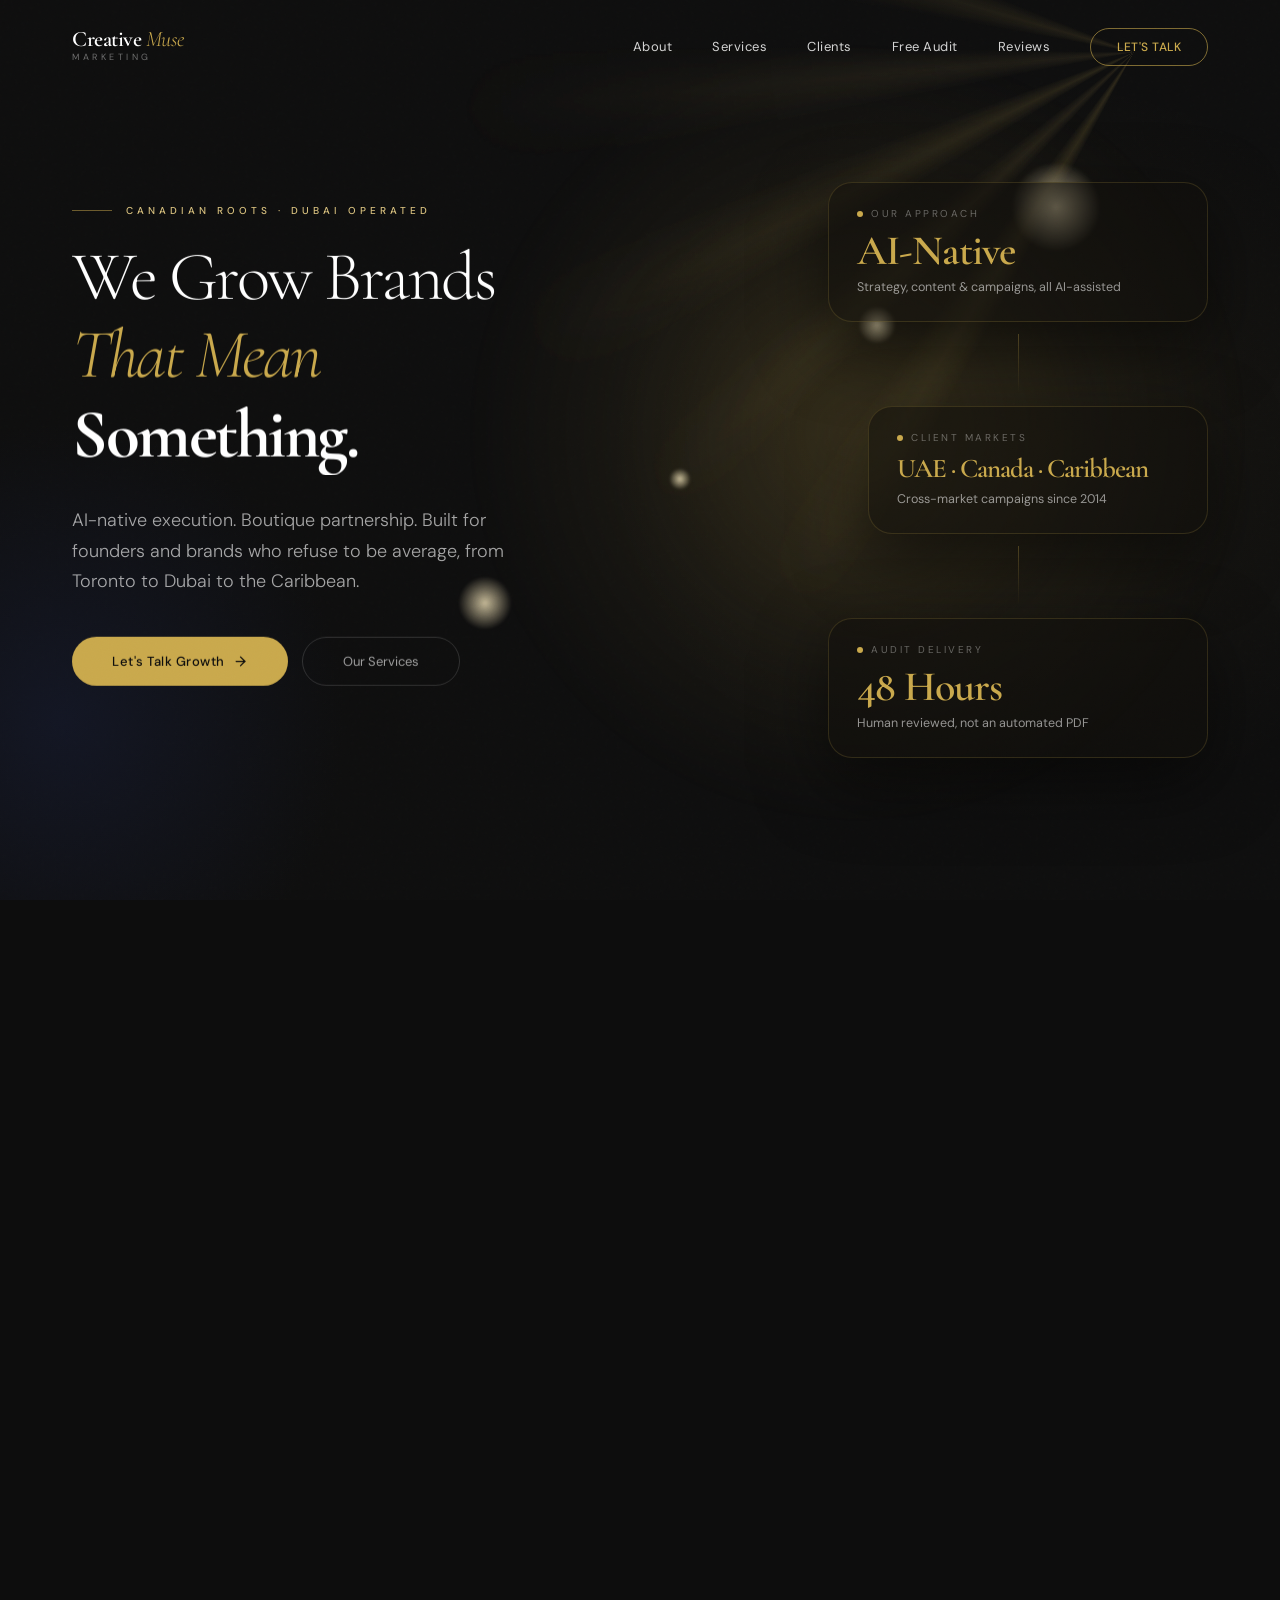
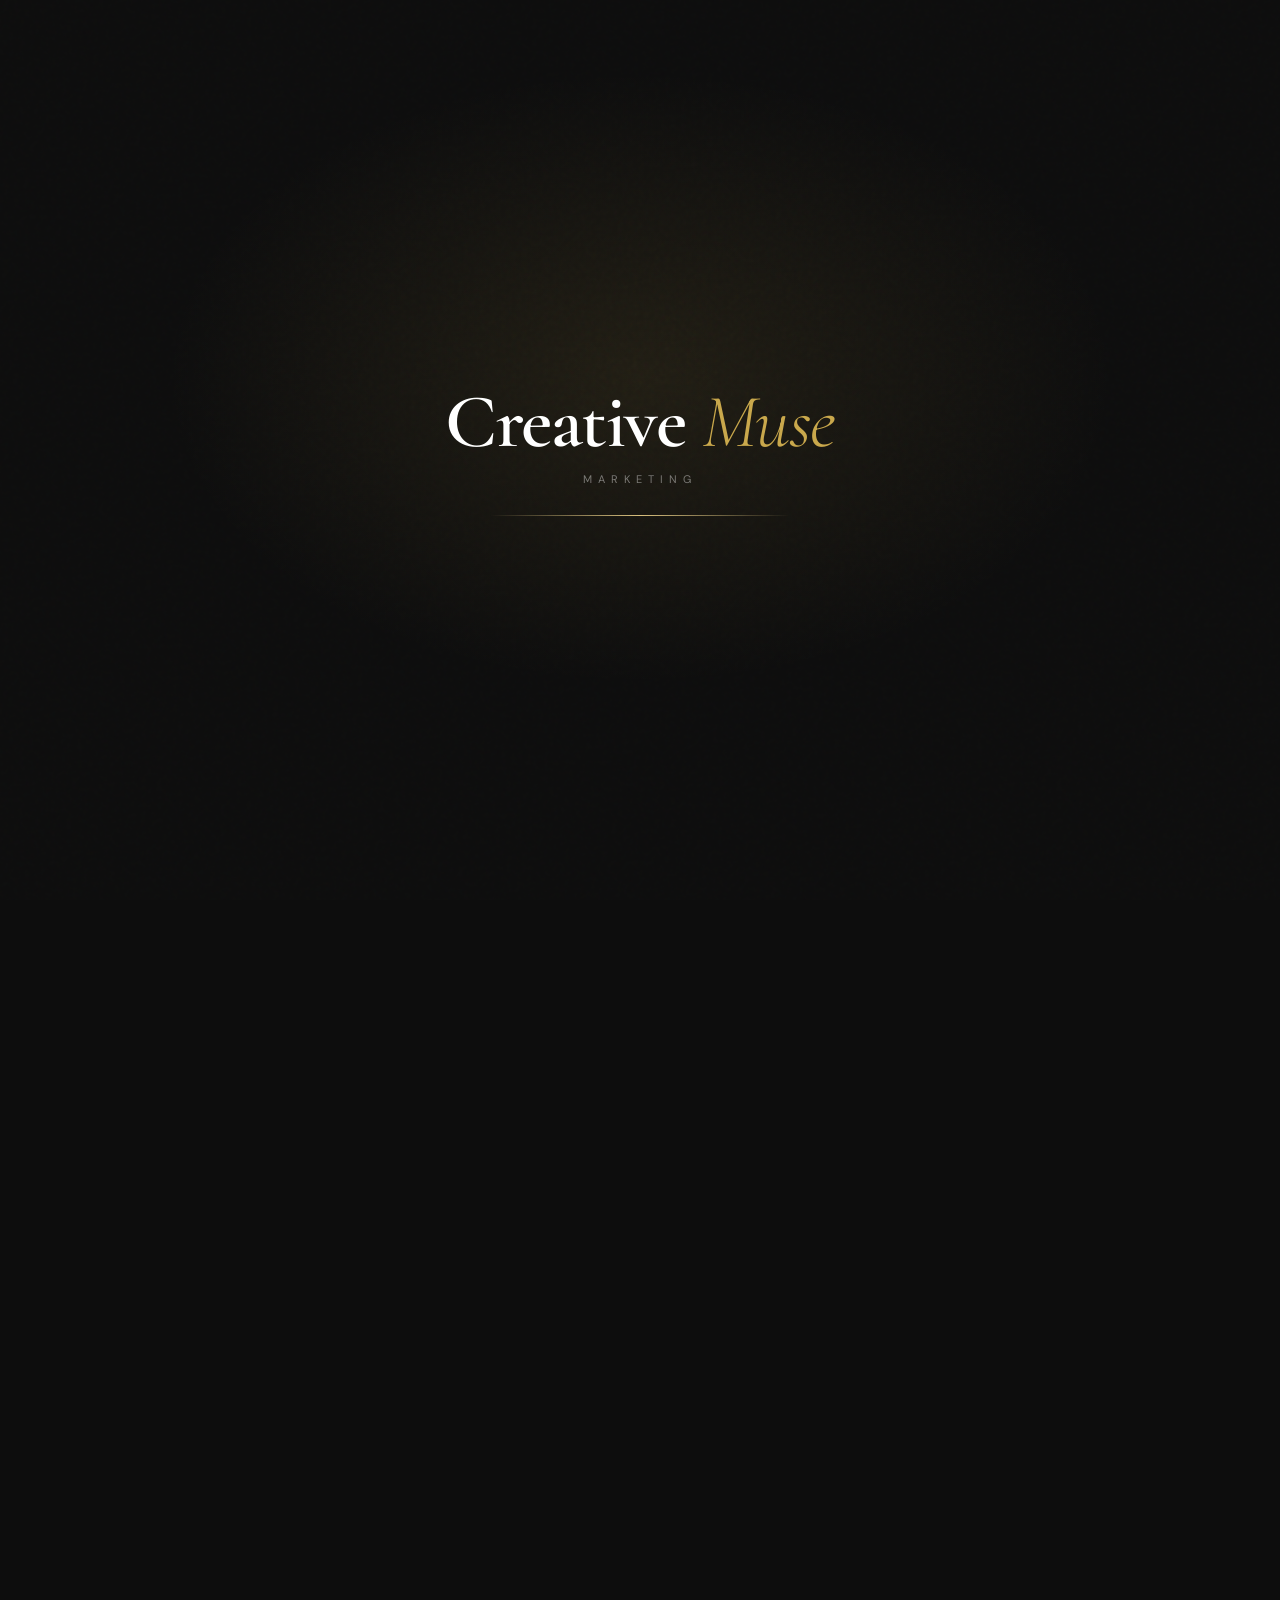
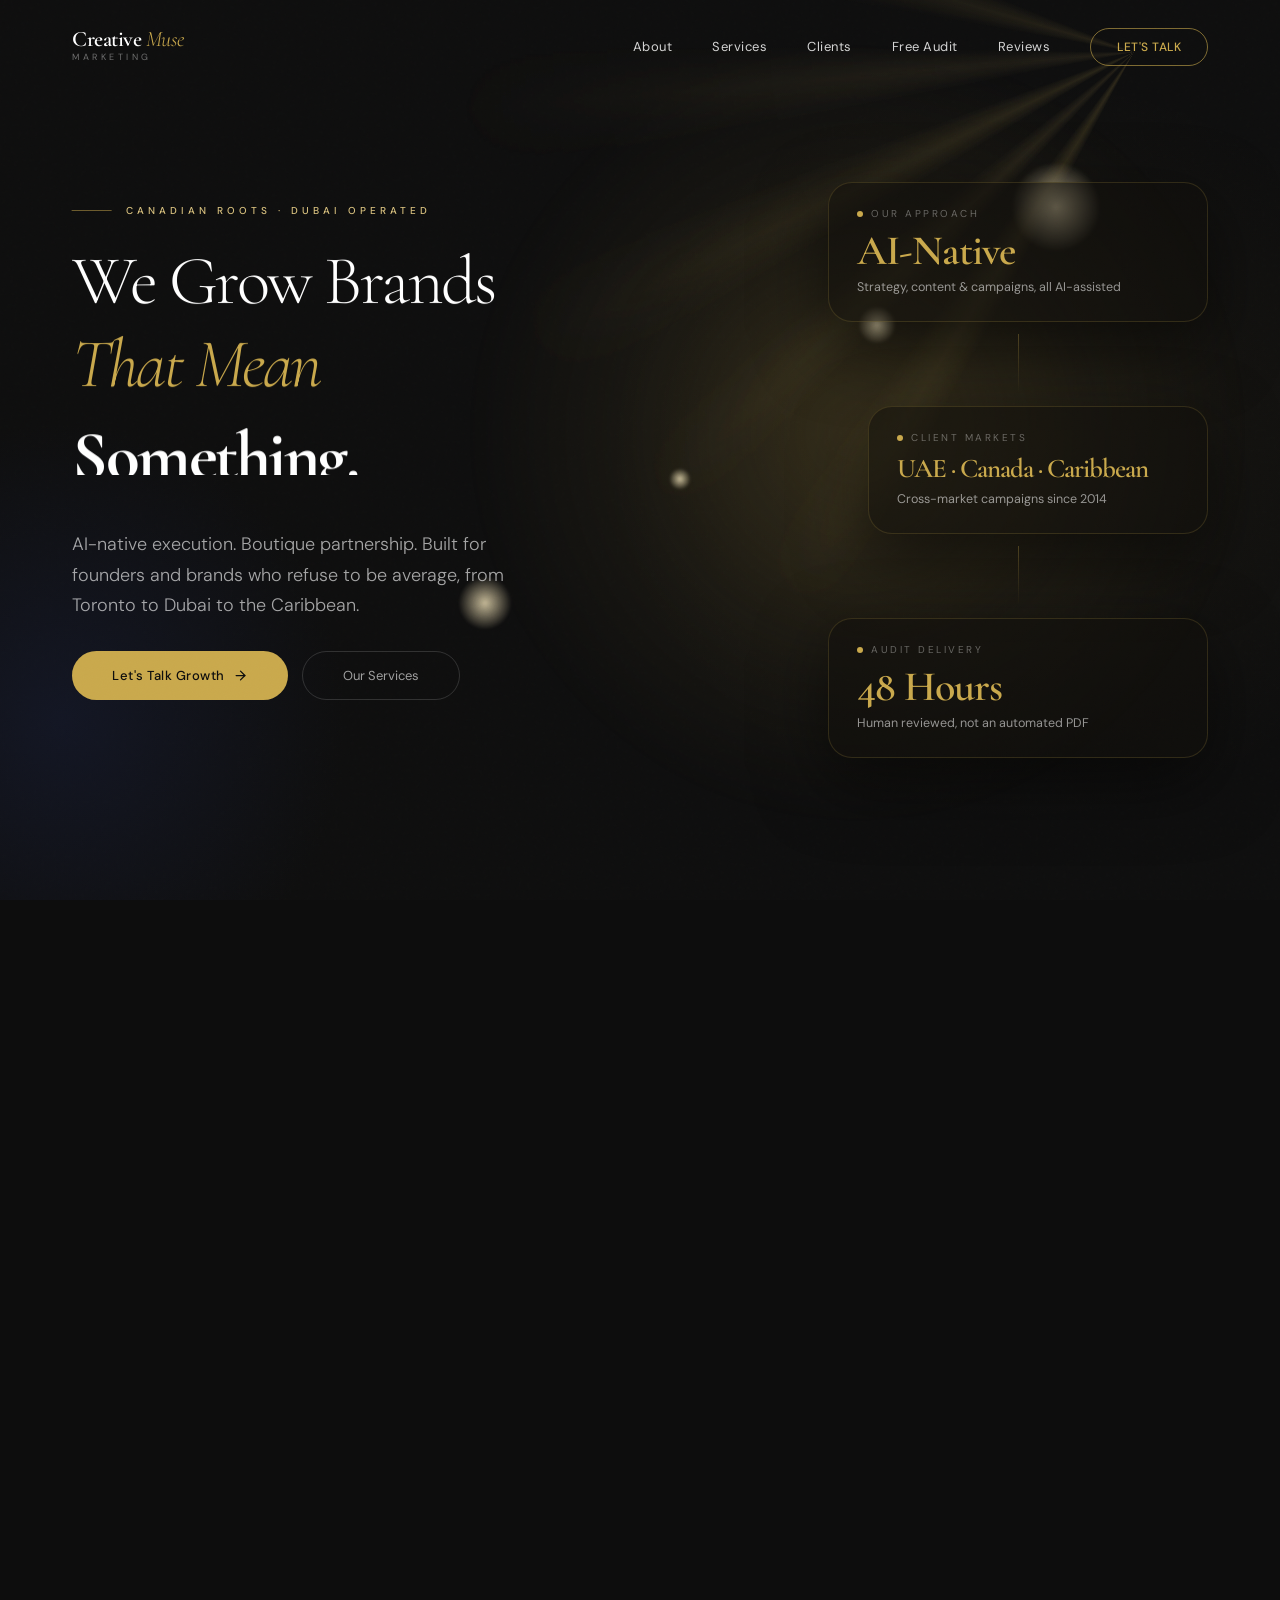
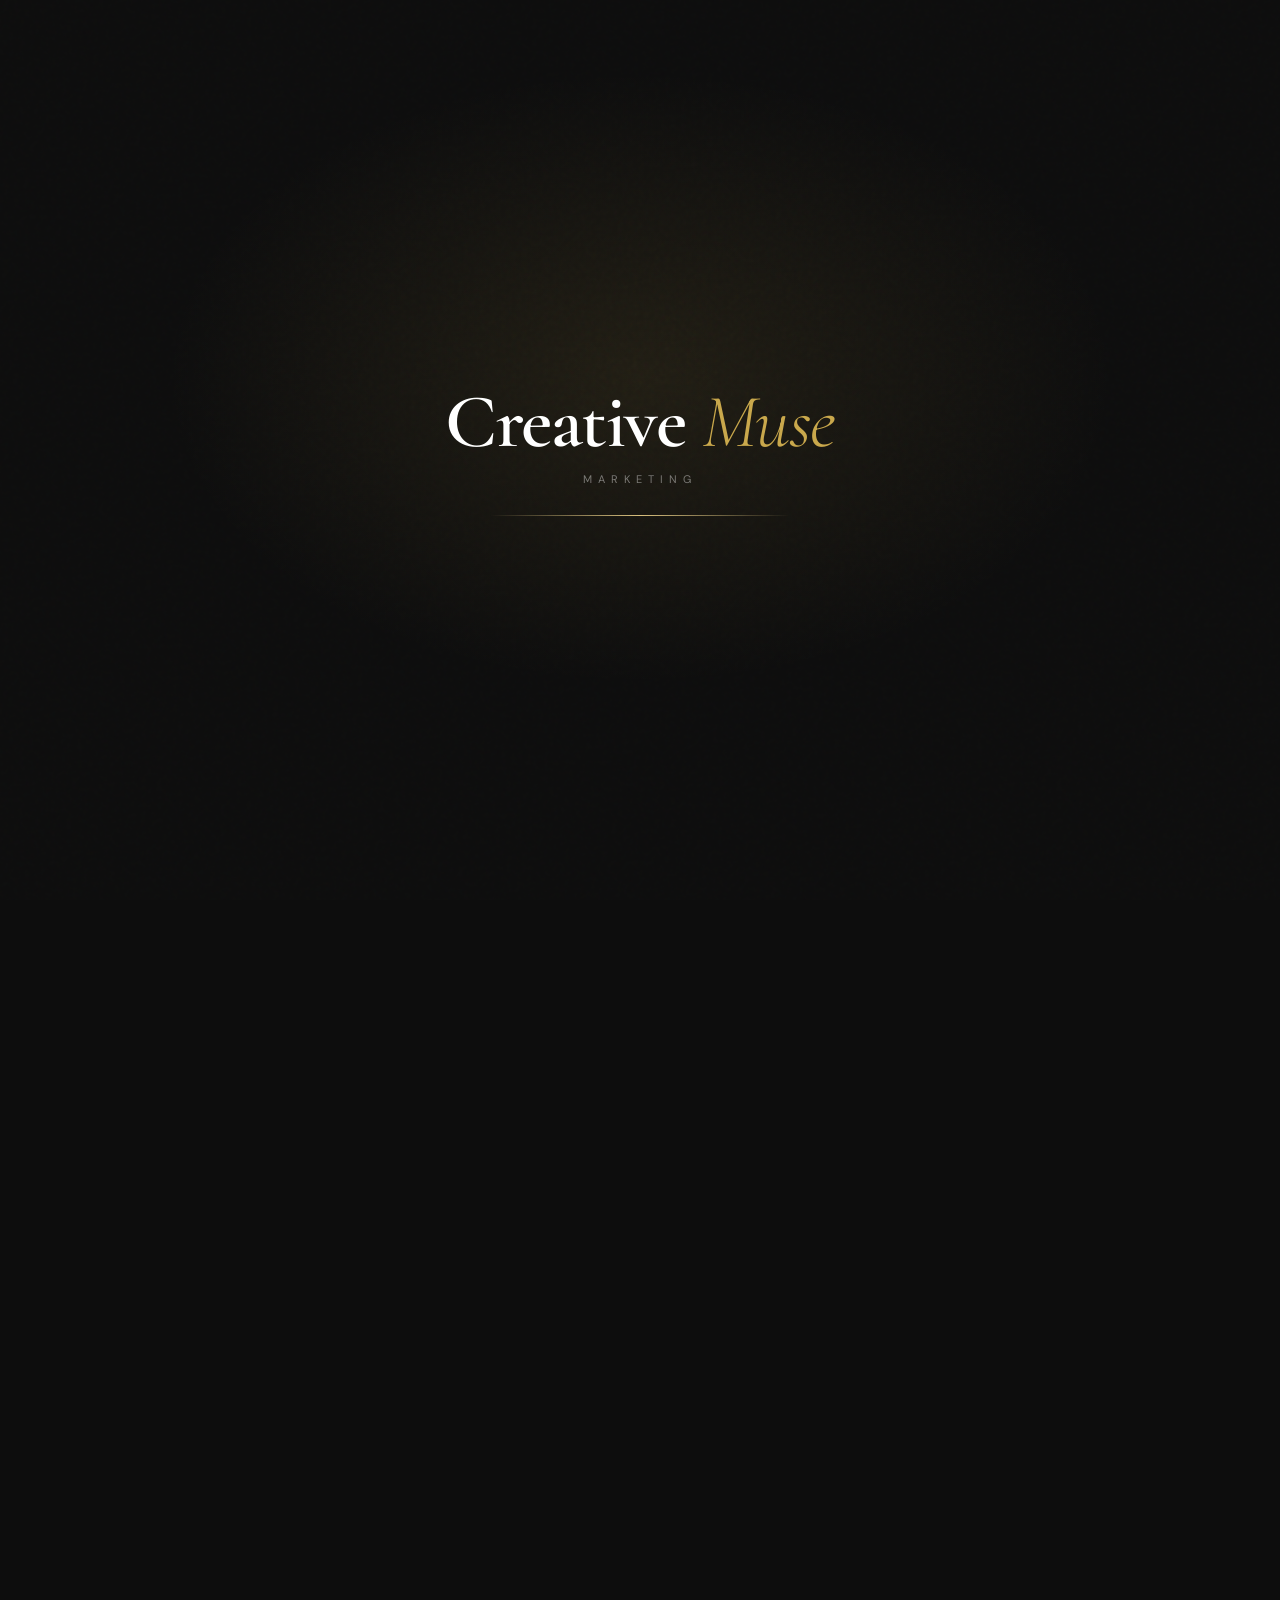
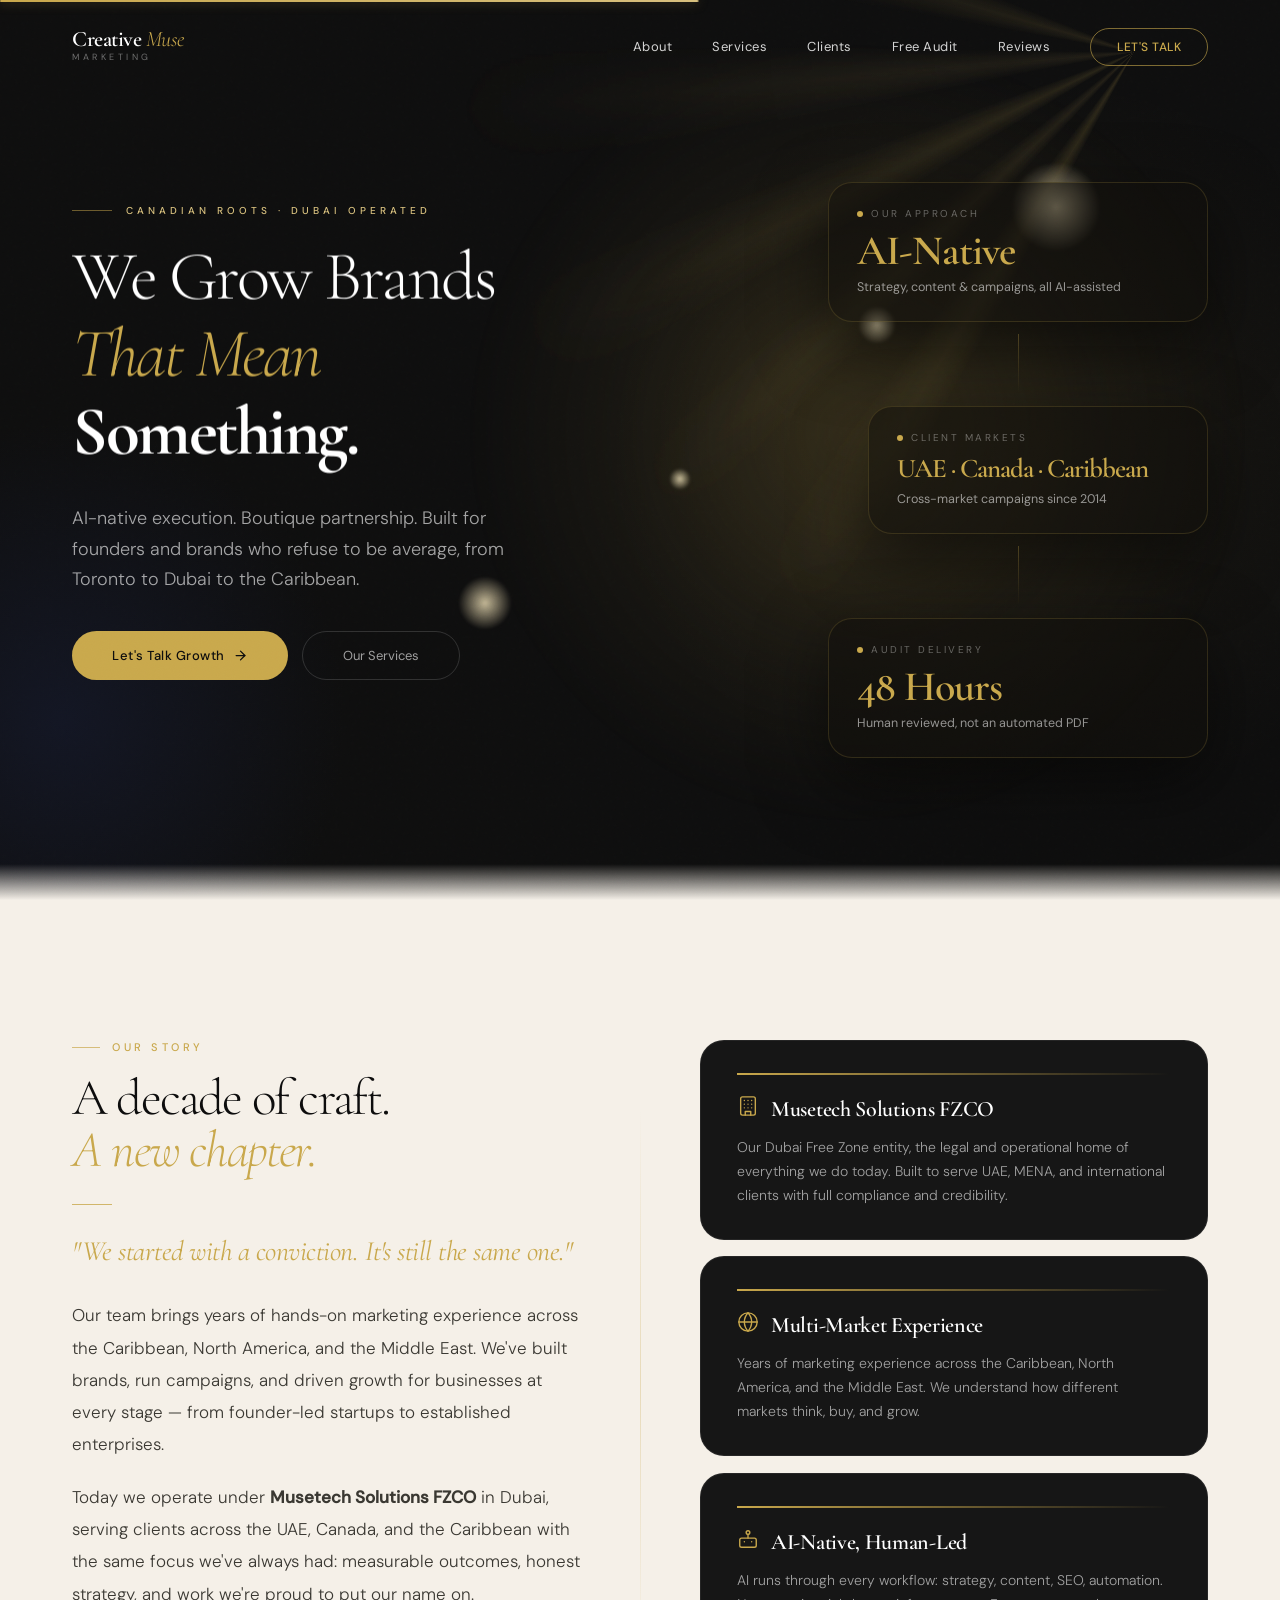
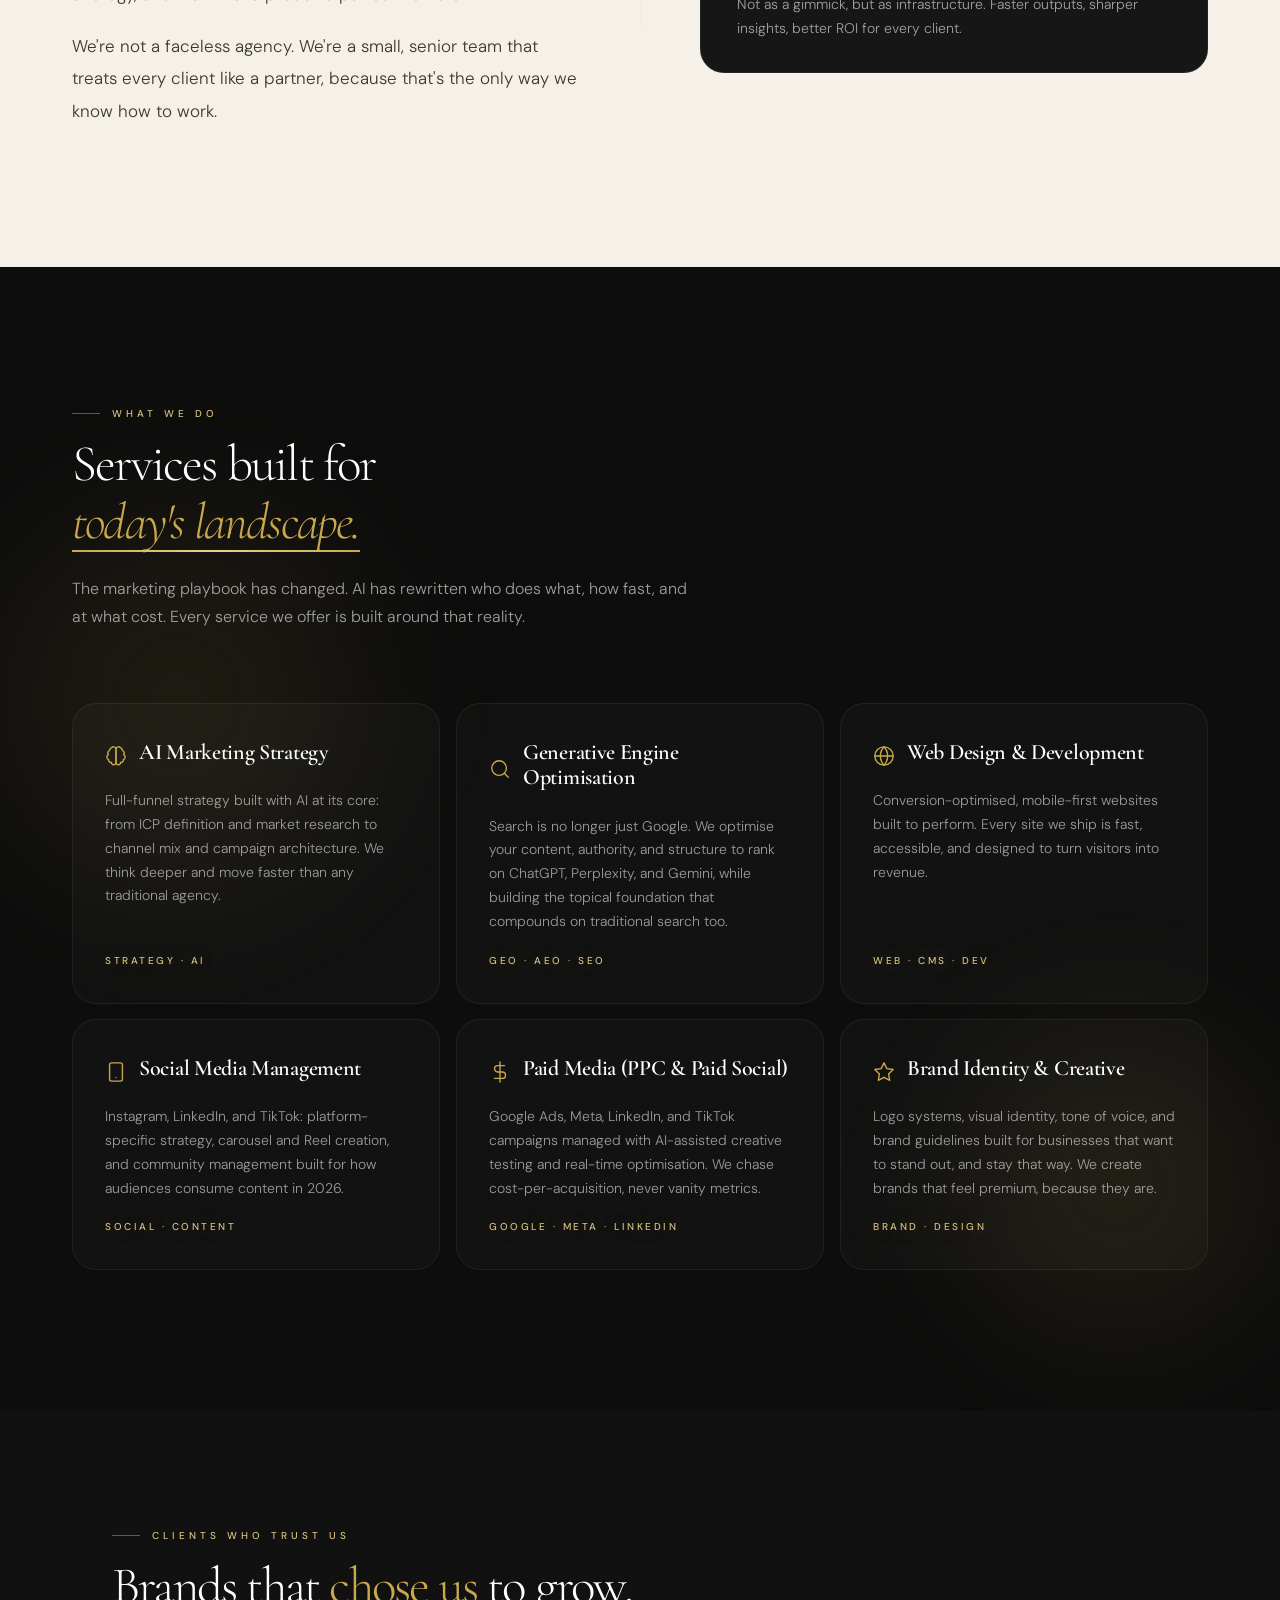
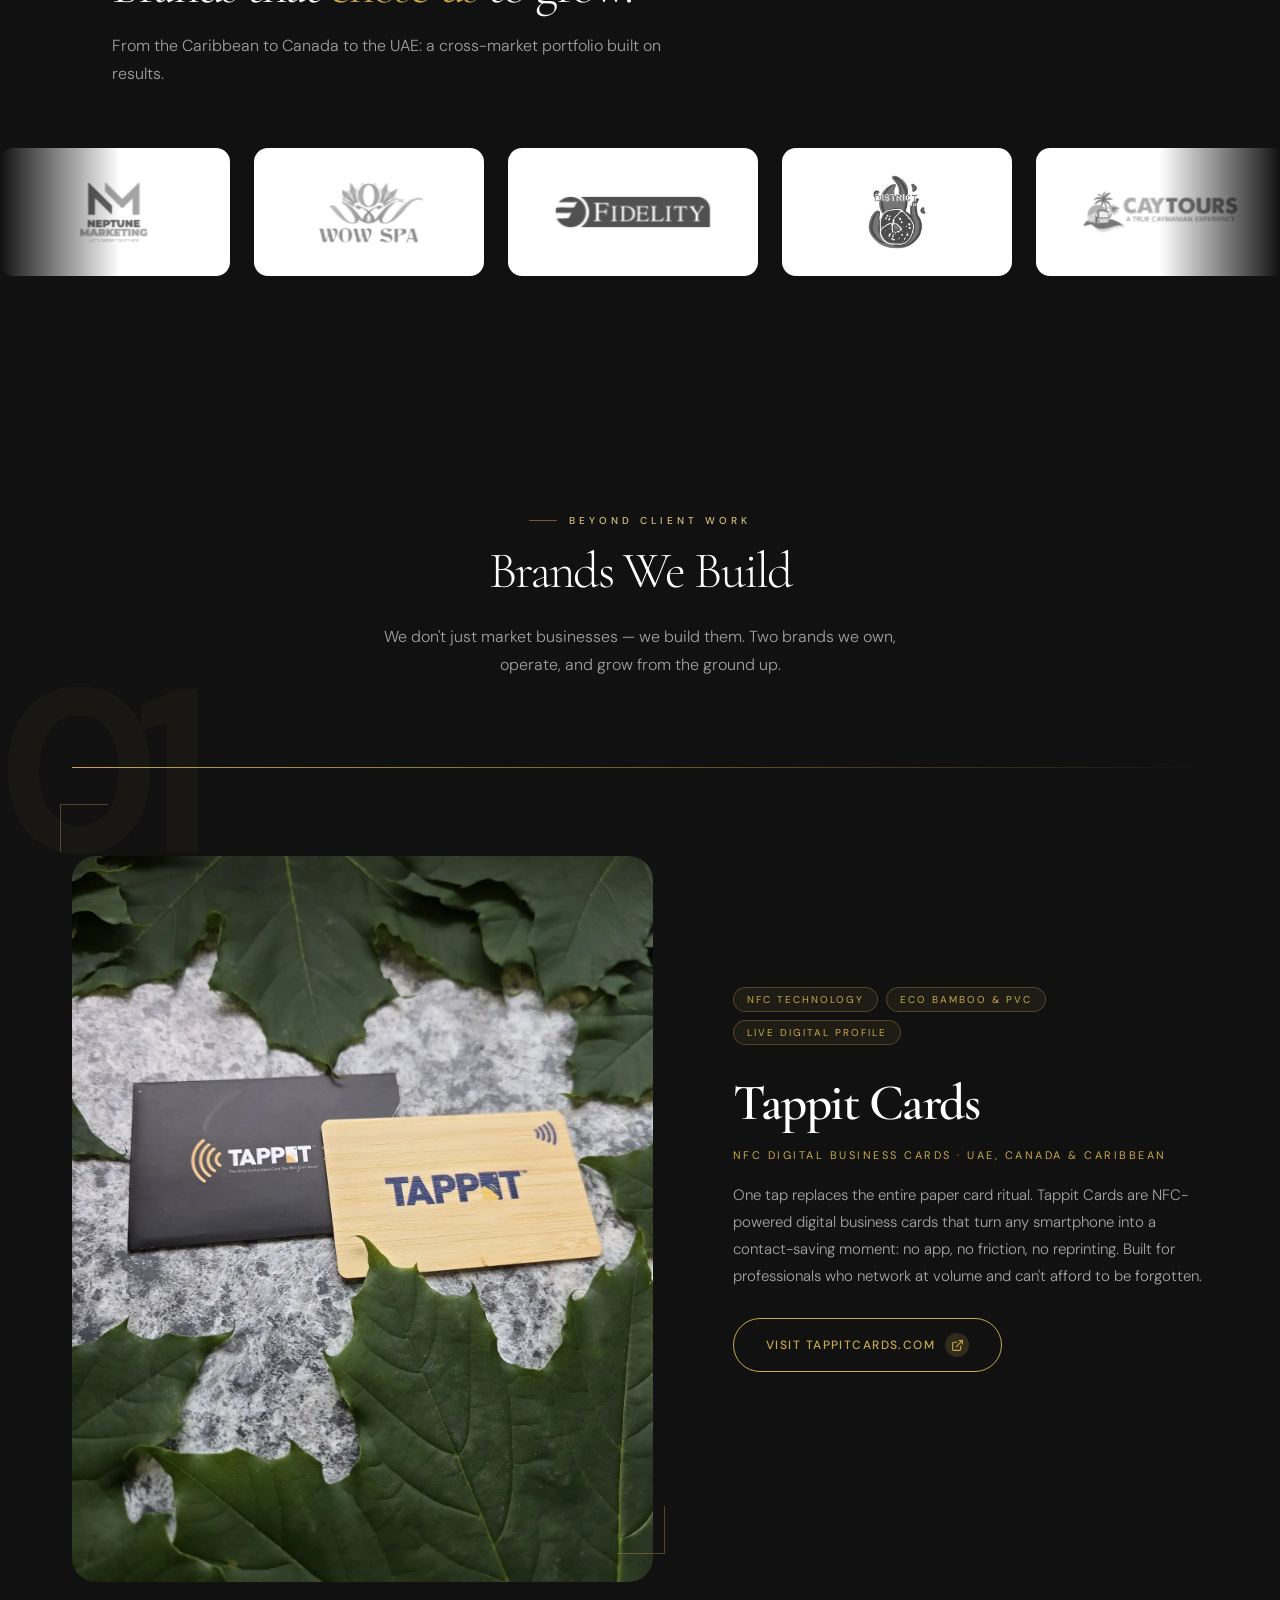
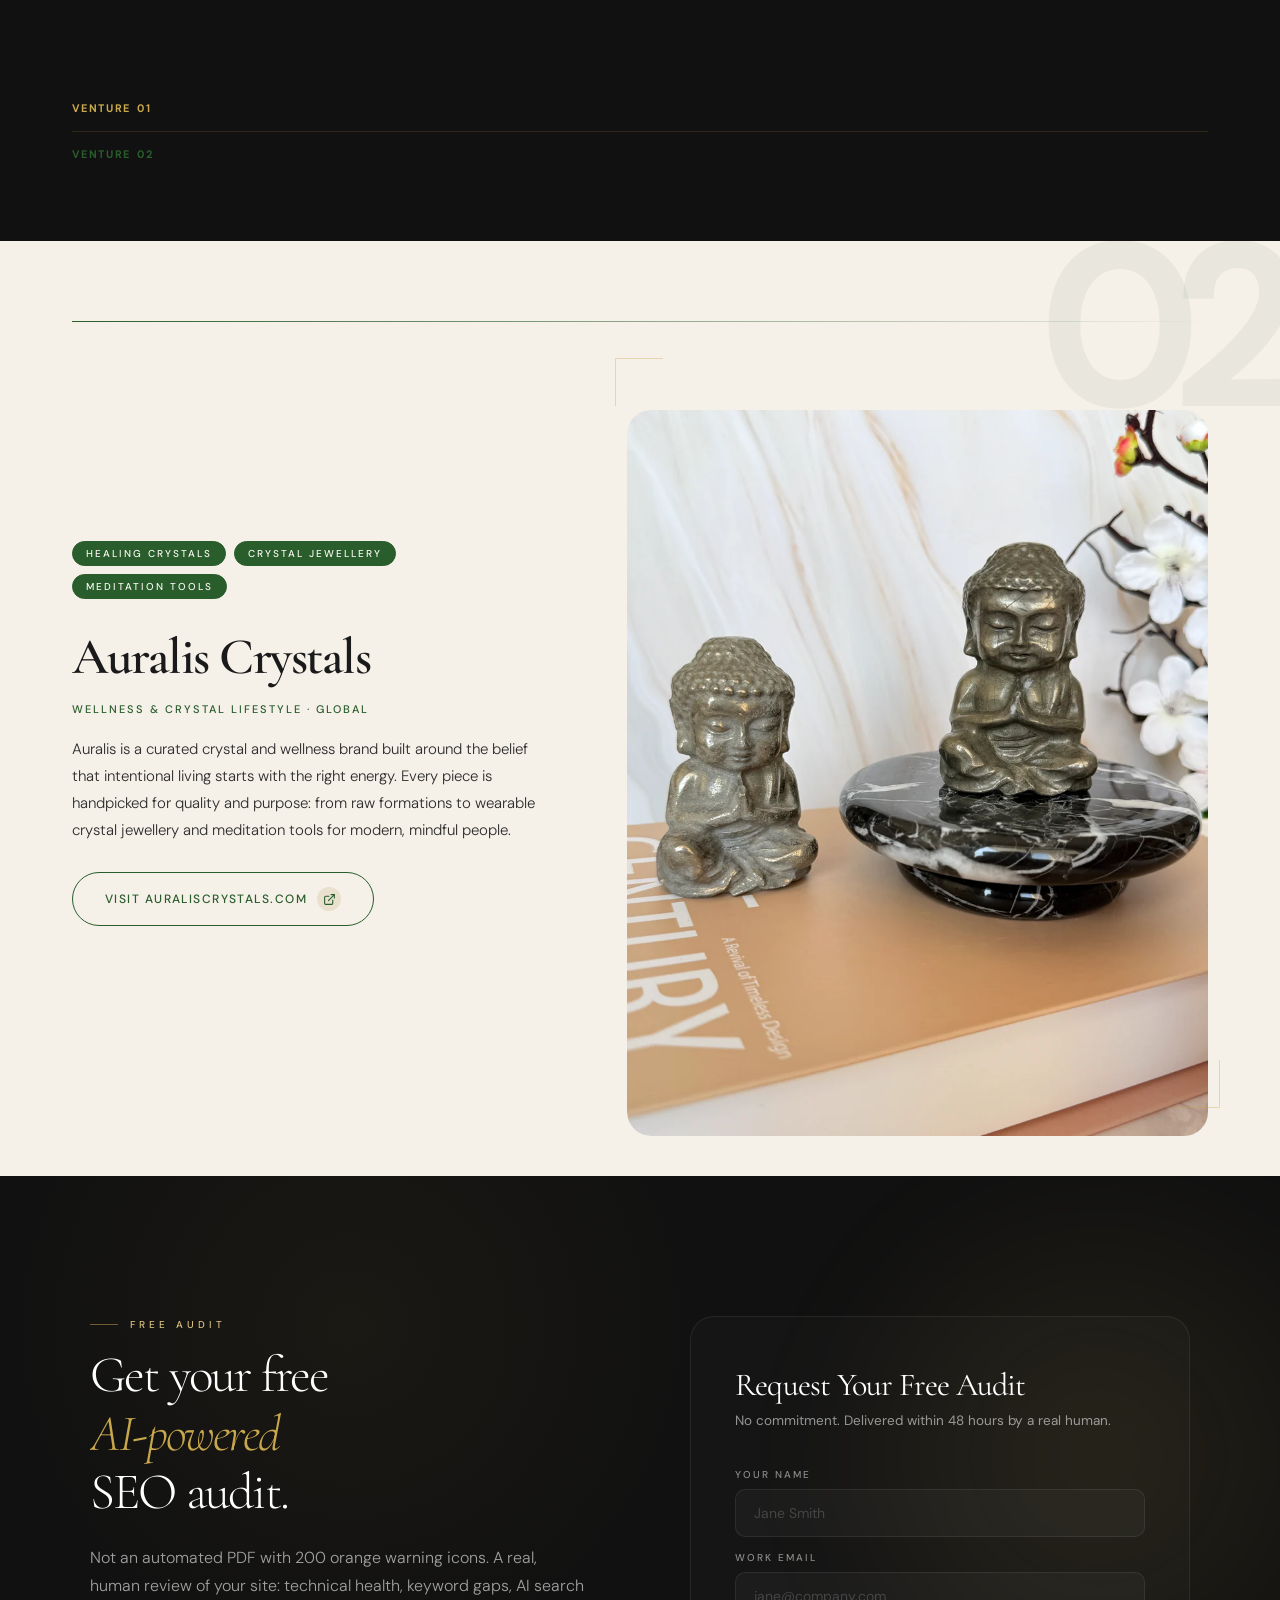
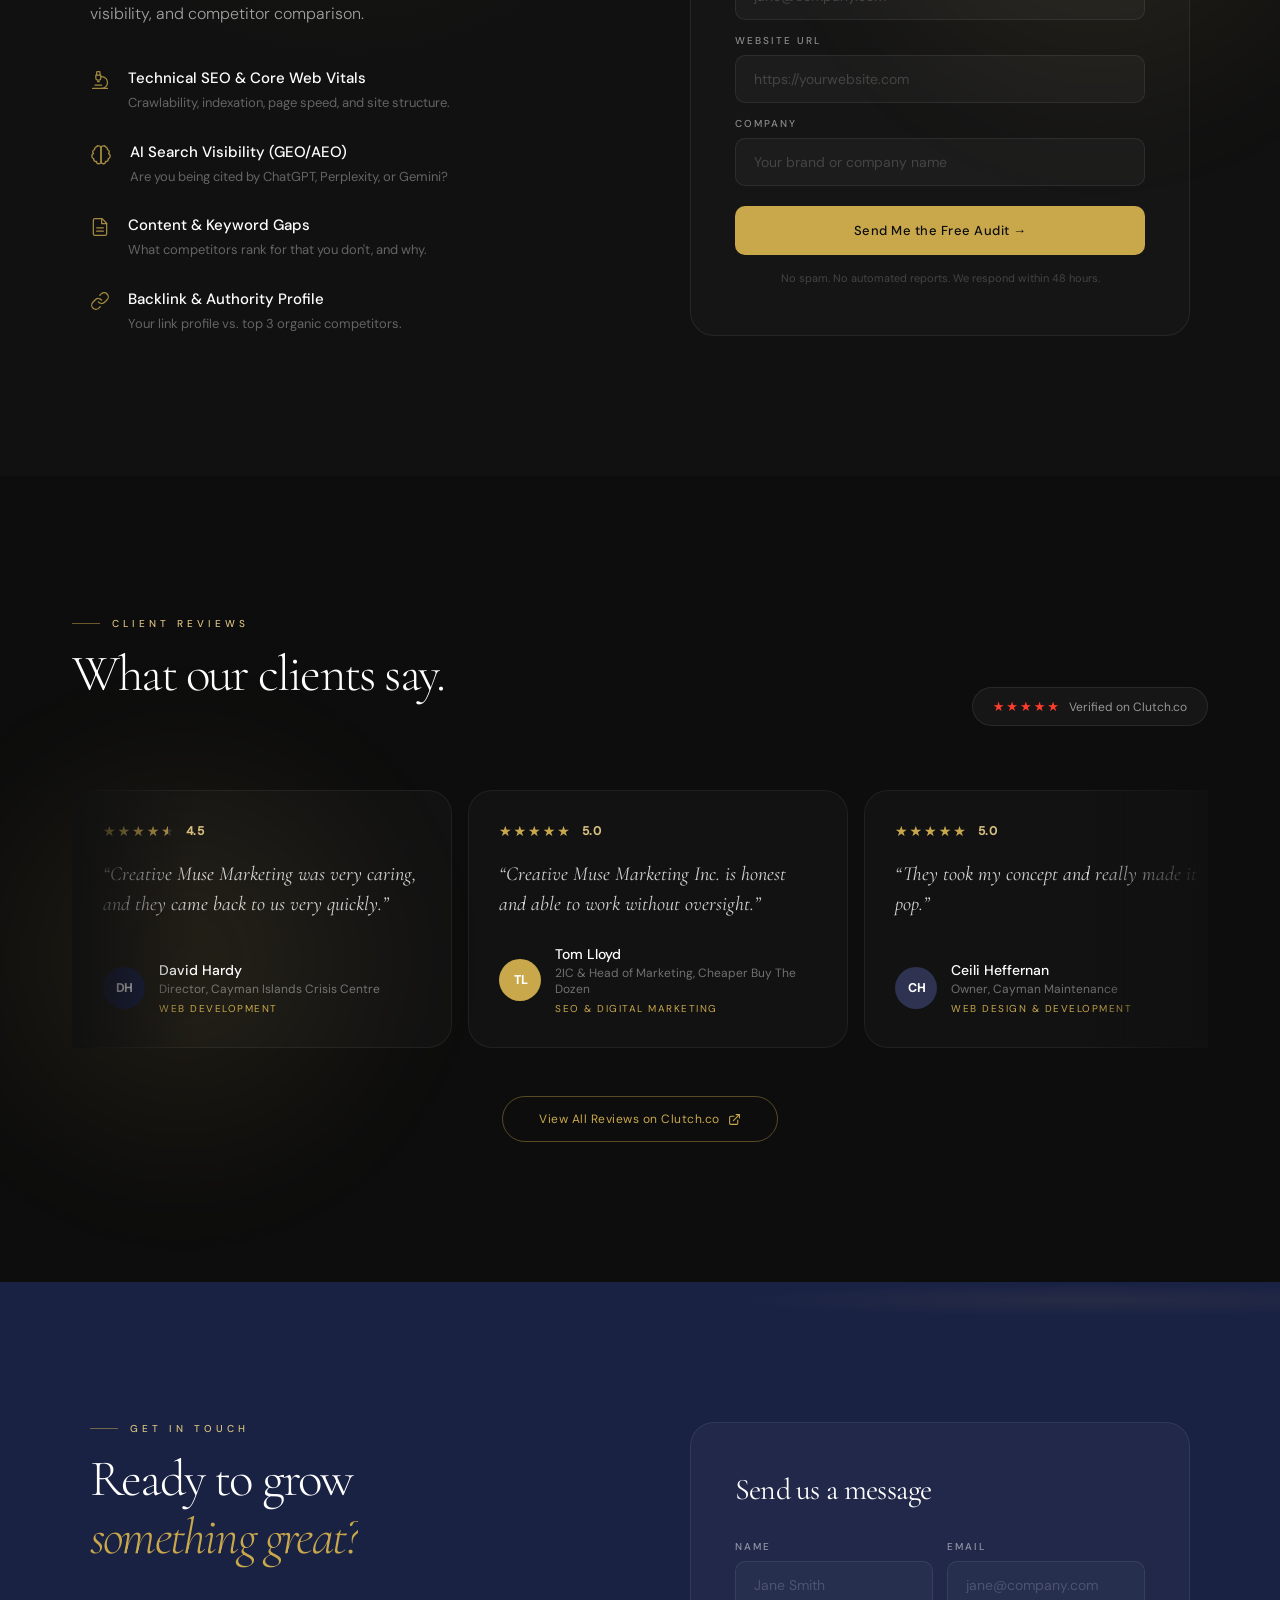
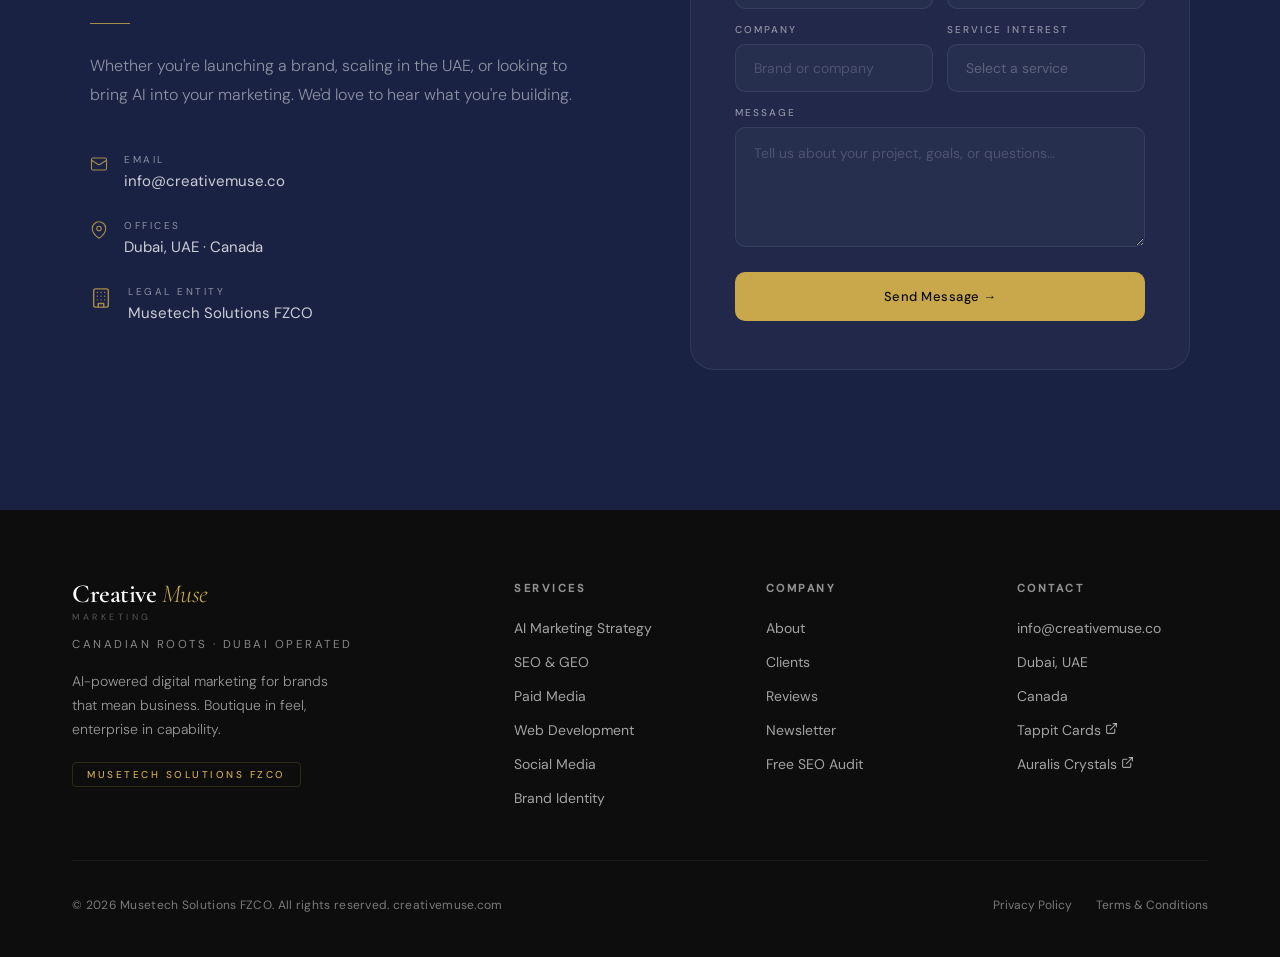
